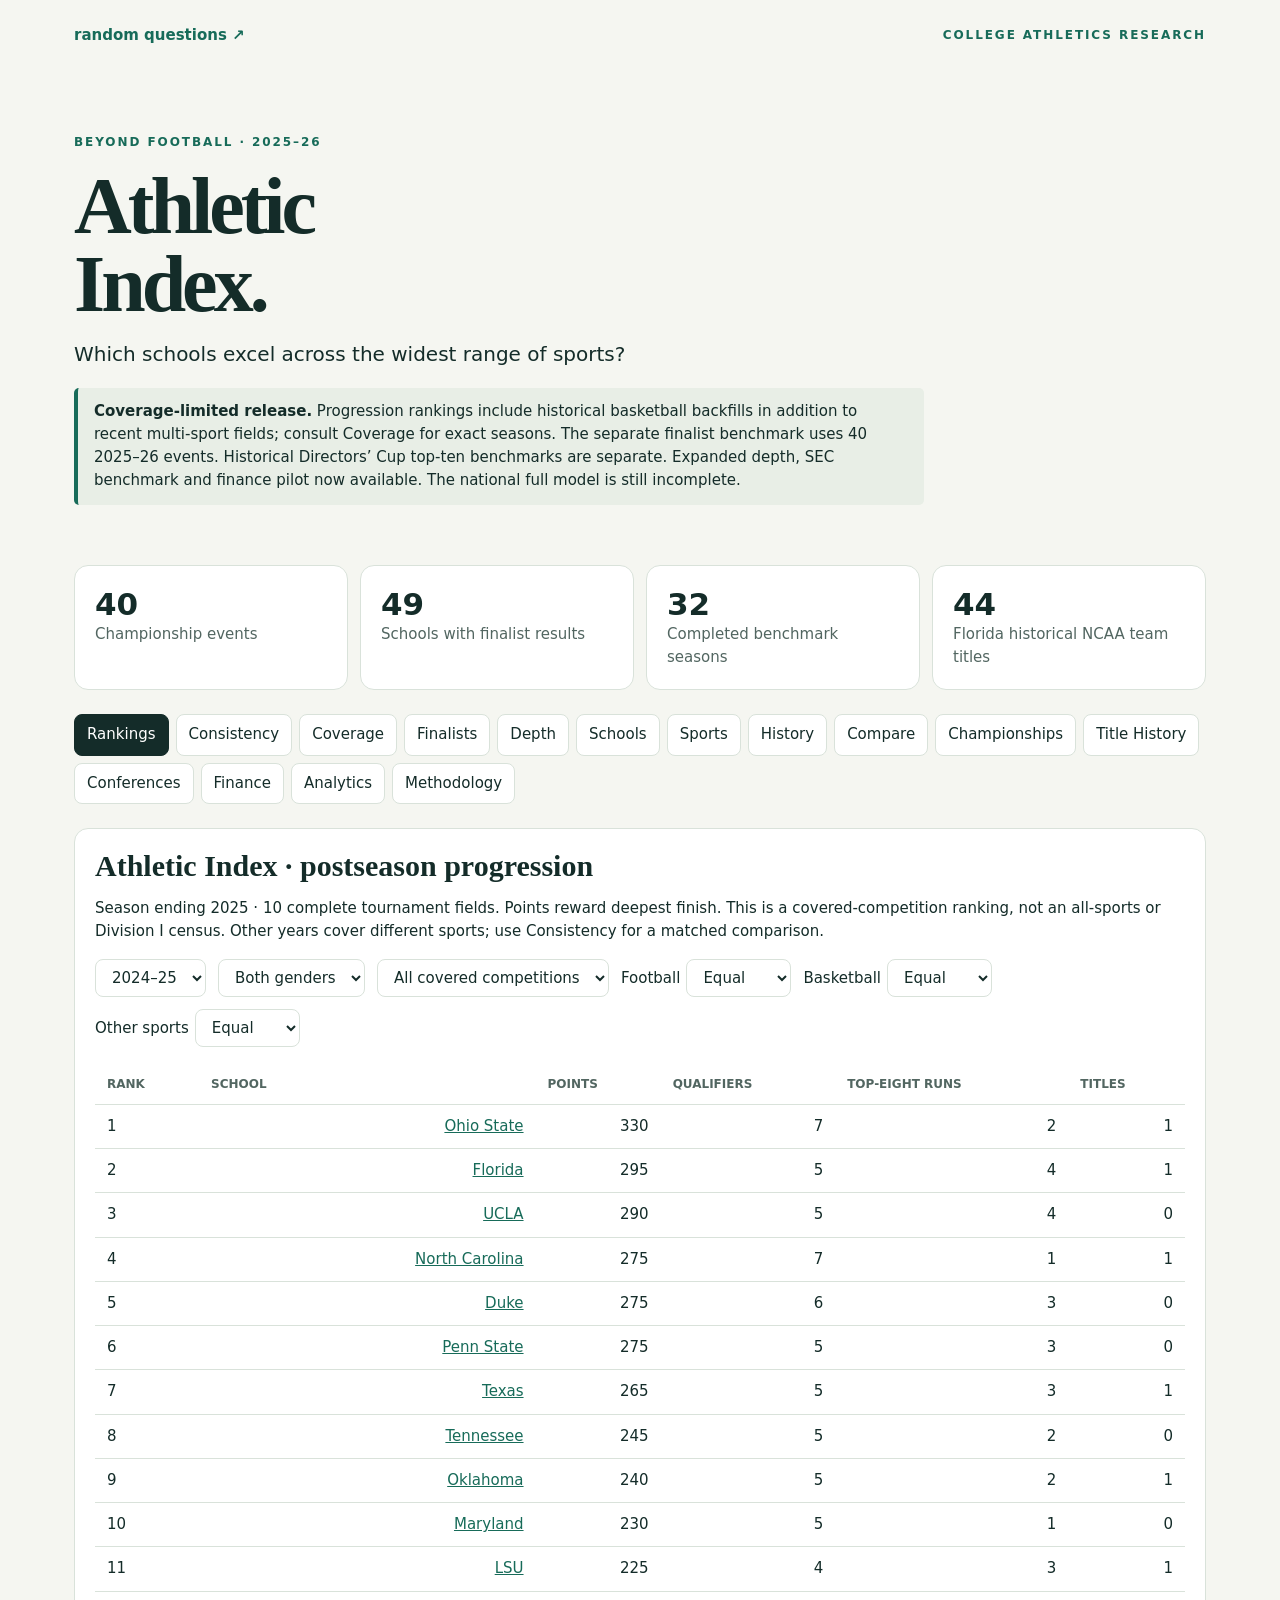
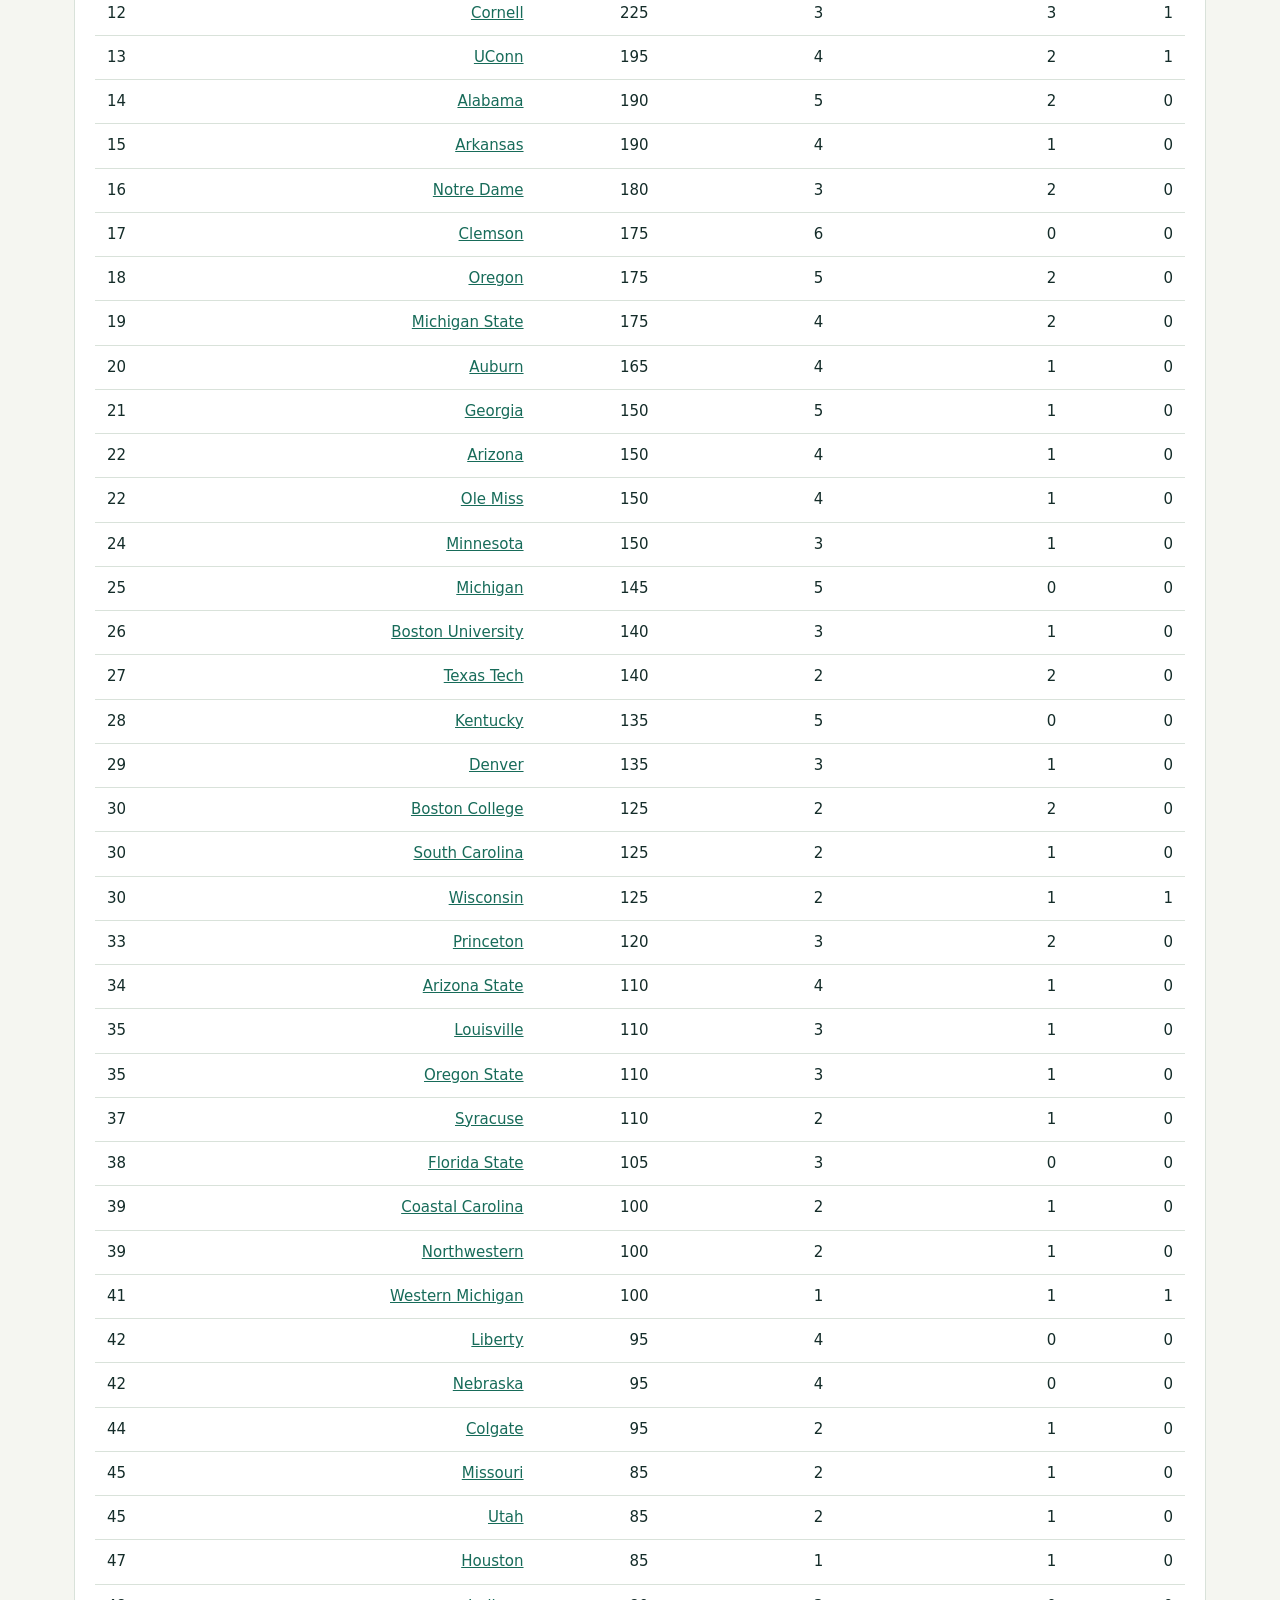
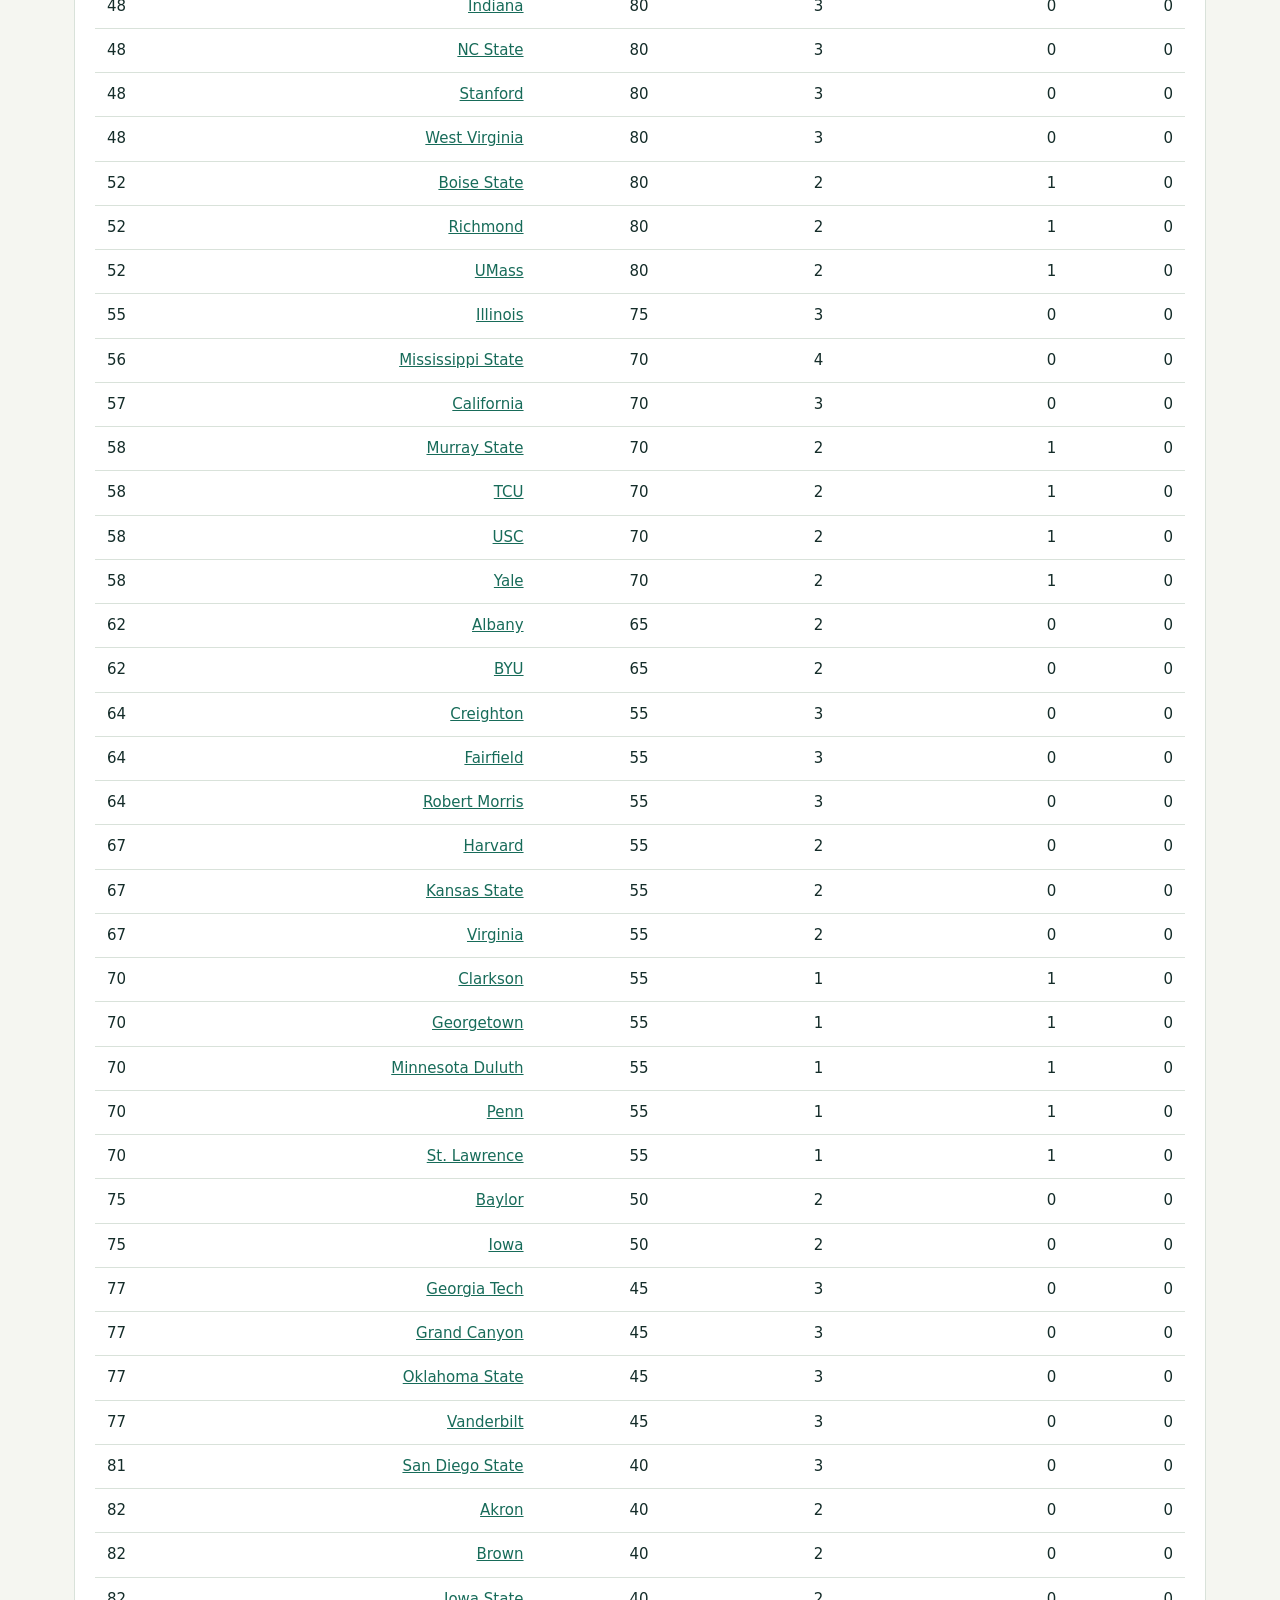
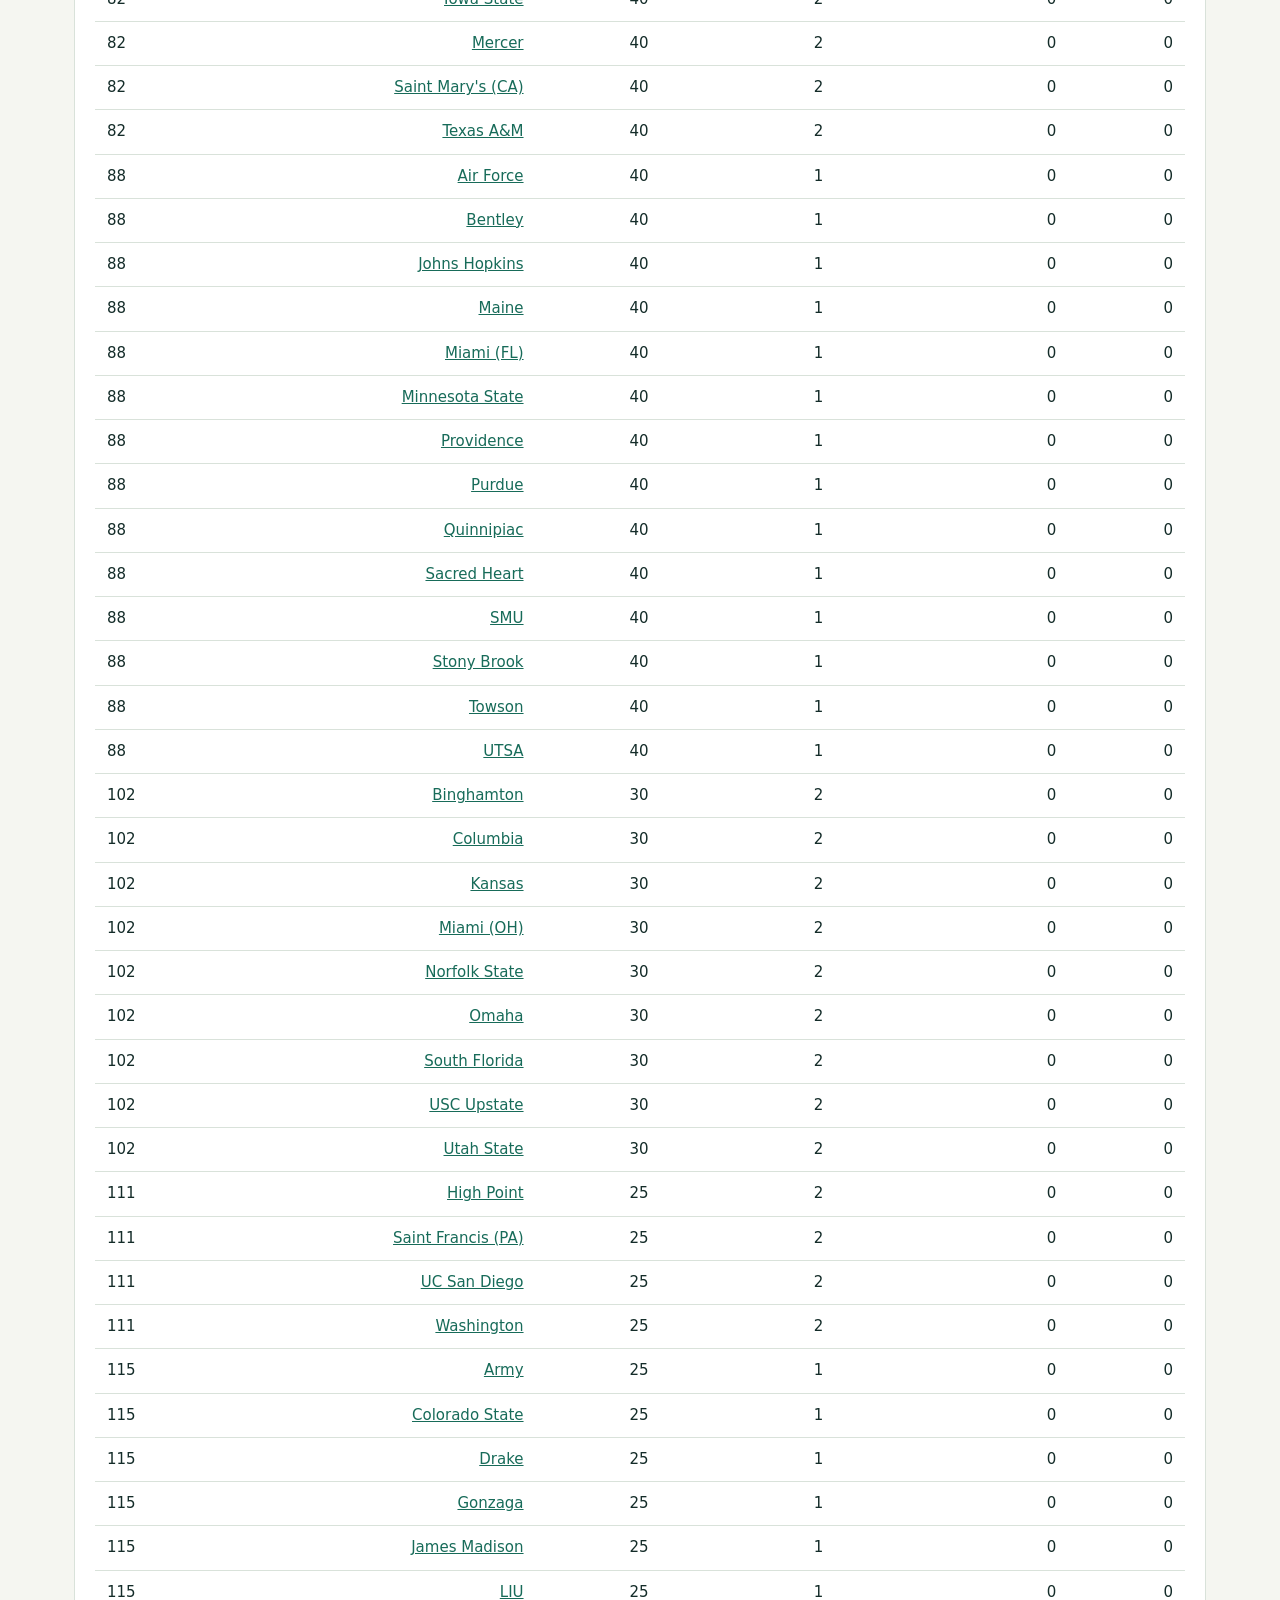
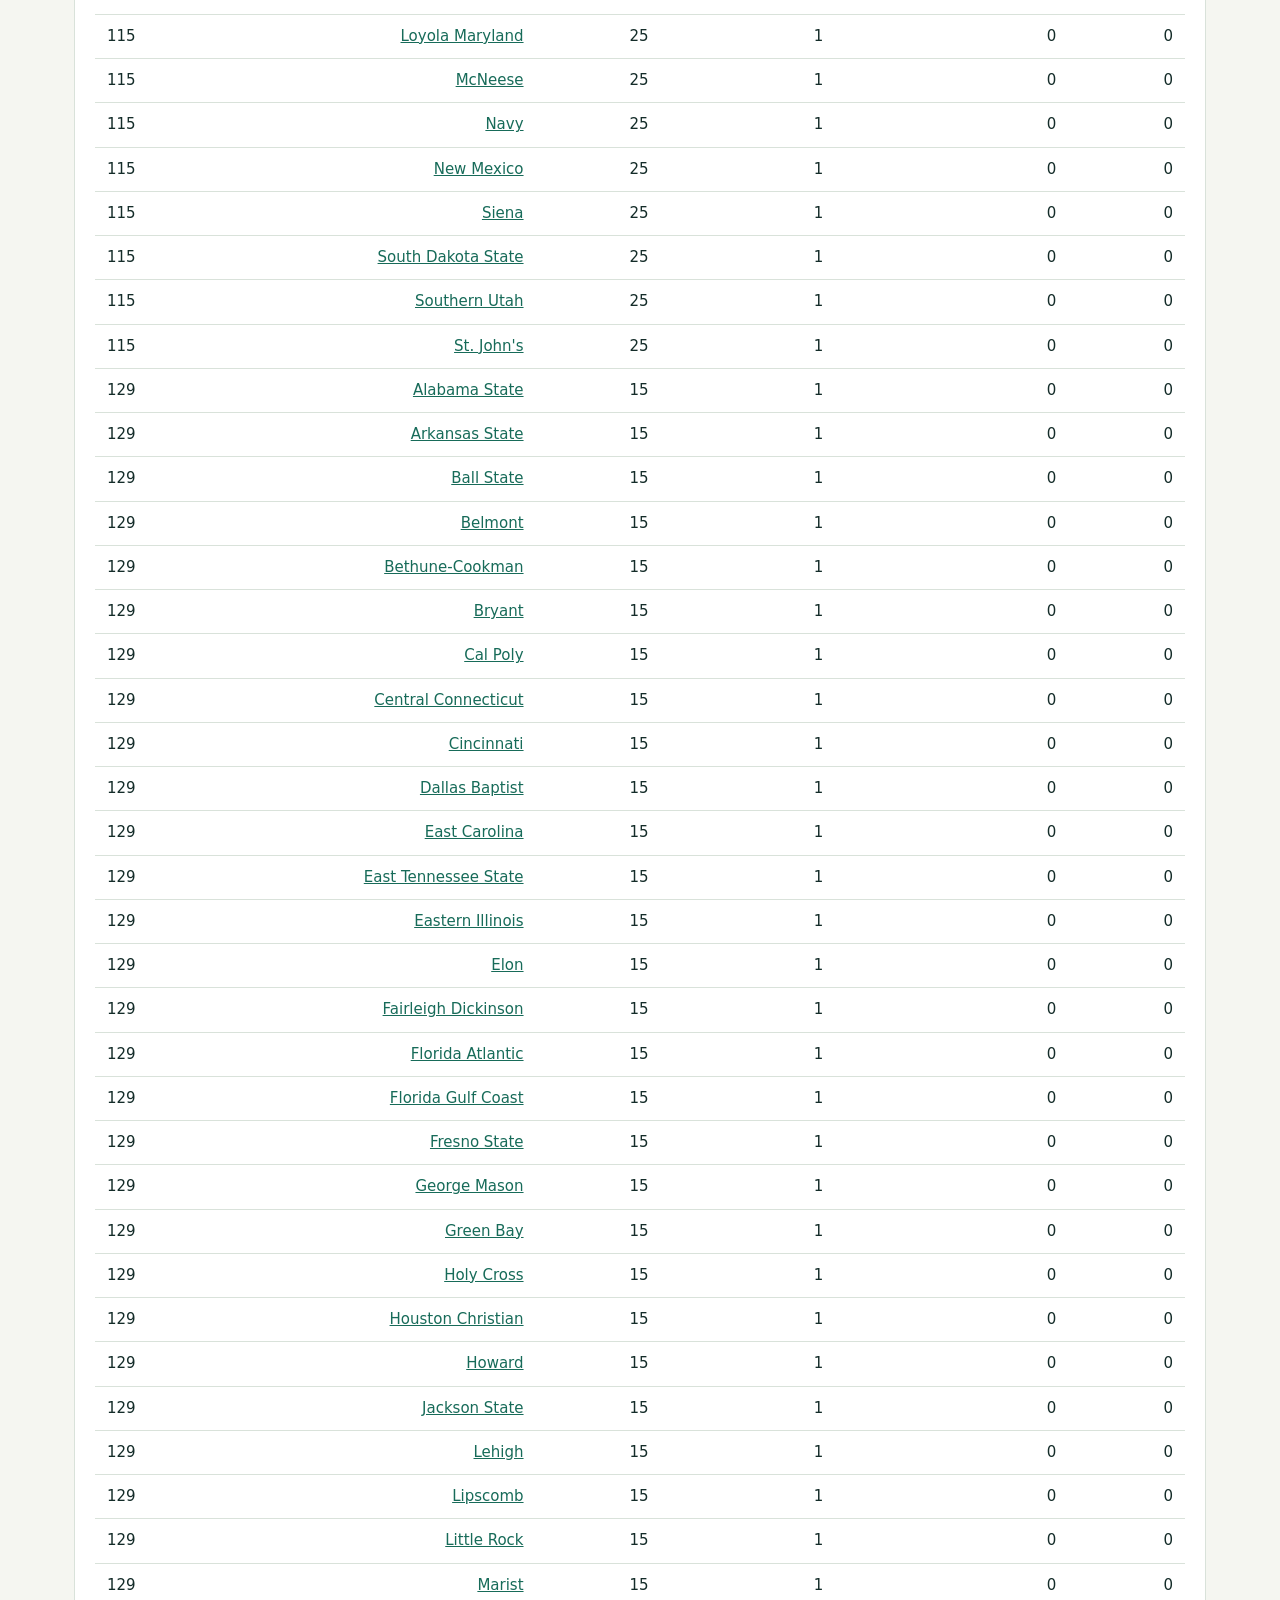
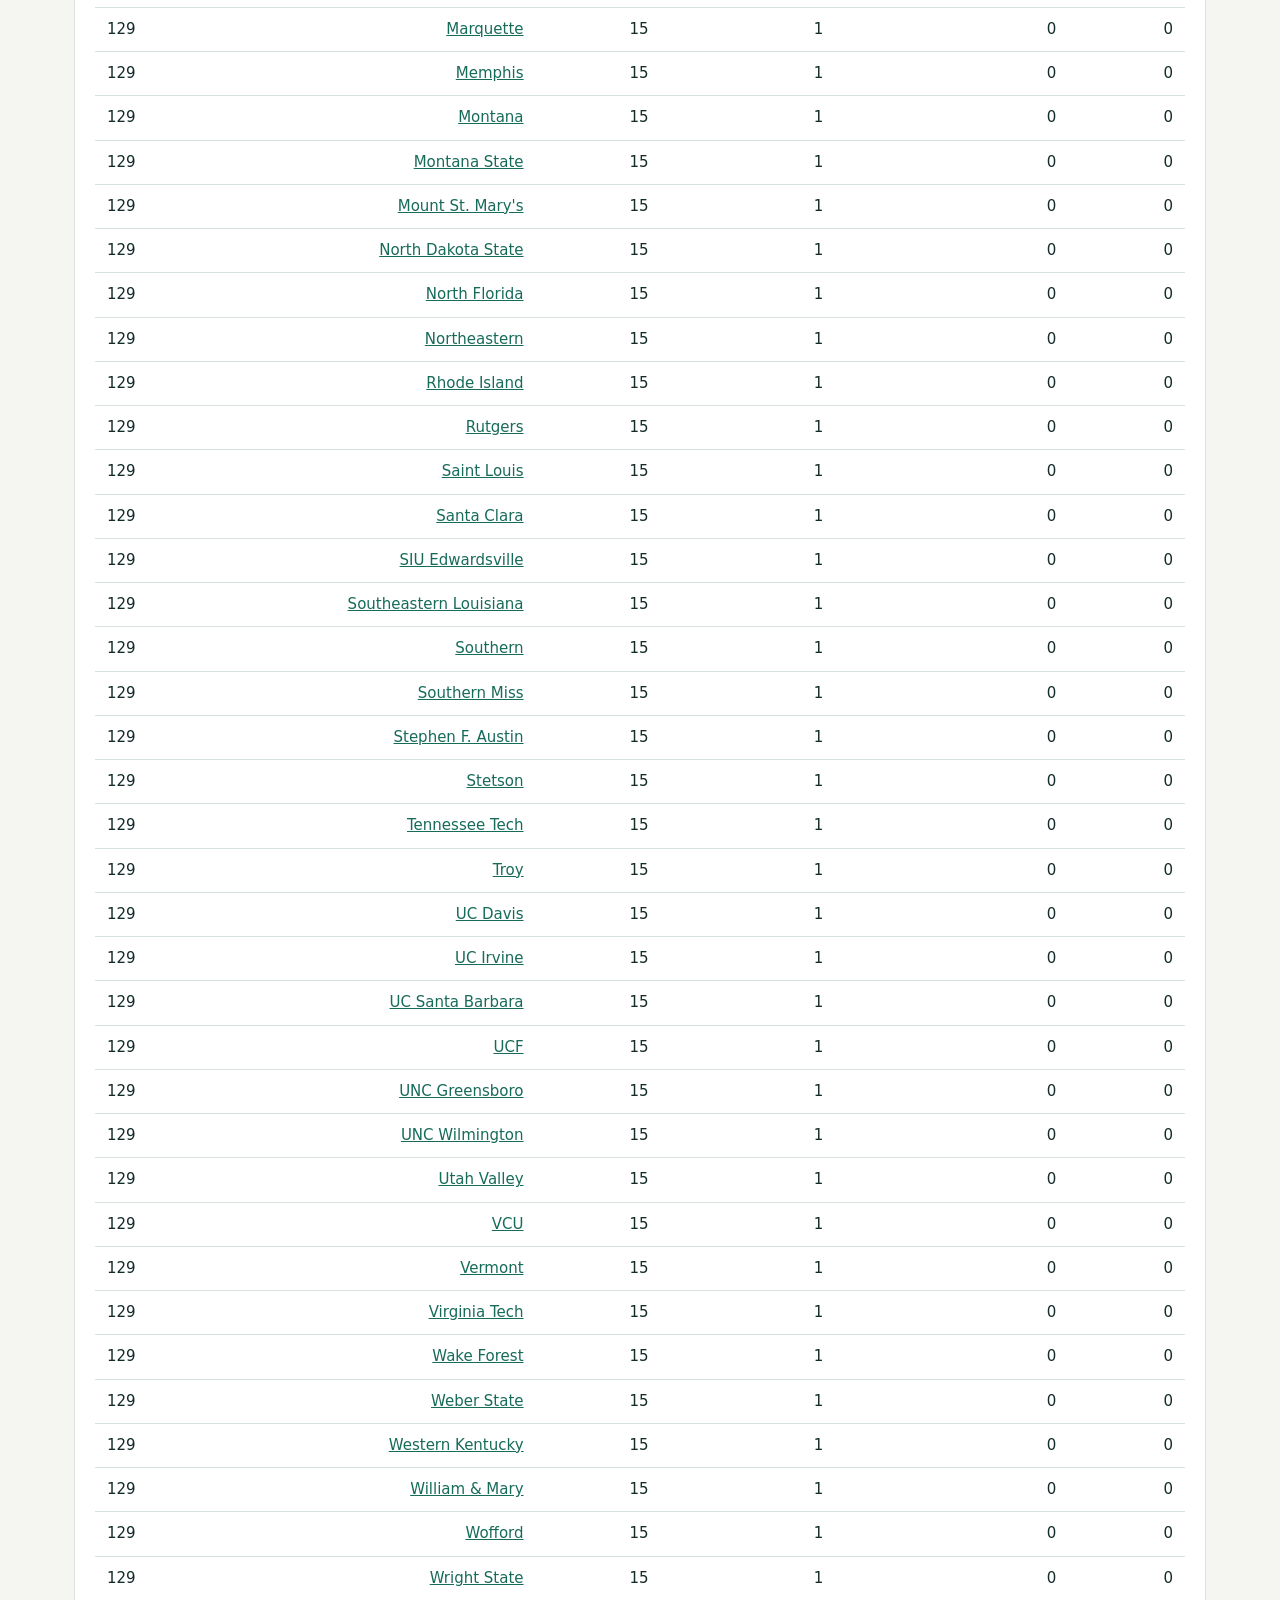
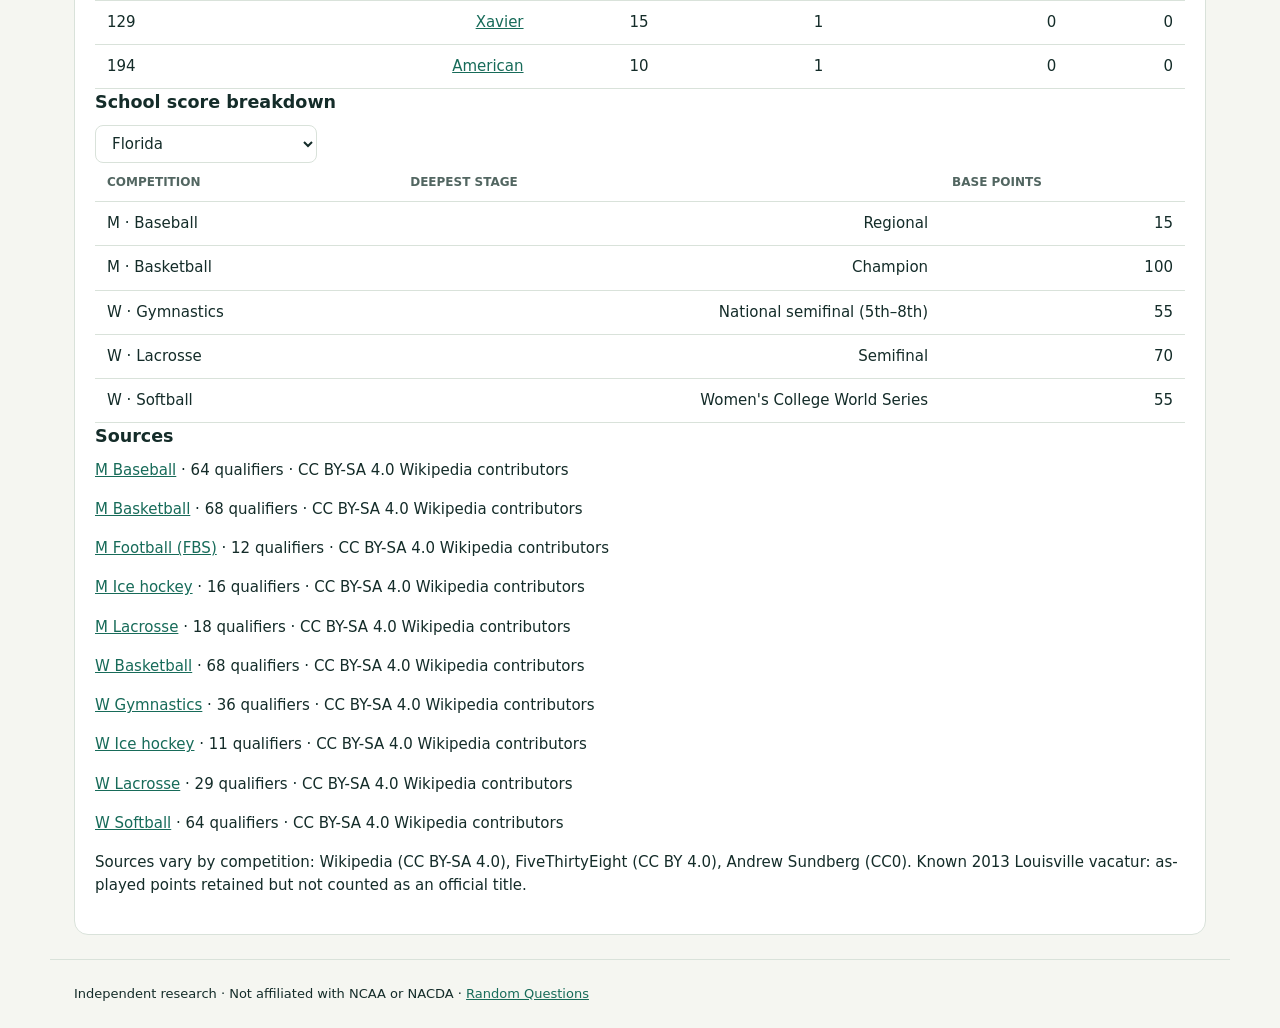
==== athletic-index/index.html @ b6d151c5 "Publish bulk licensed basketball history with historical annual and matched rankings" ====
<!doctype html><html lang="en"><head><meta charset="utf-8"><meta name="viewport" content="width=device-width,initial-scale=1"><meta name="description" content="Explore college athletic excellence across sports."><title>Athletic Index | Random Questions</title><style>
:root{--ink:#142c29;--muted:#526661;--accent:#176b59;--paper:#f5f6f1;--line:#d9e2da}*{box-sizing:border-box}body{margin:0;background:var(--paper);font:15px/1.55 system-ui,sans-serif;color:var(--ink)}a{color:var(--accent)}header,main,footer{max-width:1180px;margin:auto;padding:24px}header{display:flex;justify-content:space-between;align-items:center;gap:12px;font-weight:700}header a{text-decoration:none}h1{font:700 clamp(42px,7vw,80px)/.98 Georgia,serif;letter-spacing:-.05em;margin:15px 0}h2{font:700 30px Georgia,serif;margin:0 0 14px}h3{margin:0 0 8px}p{margin:8px 0 16px}.hero{padding:38px 0 24px;max-width:850px}.eyebrow{font-size:12px;letter-spacing:.16em;text-transform:uppercase;color:var(--accent);font-weight:800}.notice{background:#e8eee6;border-left:4px solid var(--accent);padding:12px 16px;border-radius:5px;margin:18px 0}.cards{display:grid;grid-template-columns:repeat(auto-fit,minmax(150px,1fr));gap:12px;margin:18px 0}.card,.panel{background:#fff;border:1px solid var(--line);border-radius:14px;padding:20px}.card strong{display:block;font-size:31px;line-height:1.2}.muted,small{color:var(--muted)}nav{display:flex;gap:7px;flex-wrap:wrap;margin:24px 0}button,select,input{font:inherit;border:1px solid var(--line);border-radius:8px;padding:8px 12px;background:white;color:var(--ink)}button{cursor:pointer}button.active{color:white;background:var(--ink);border-color:var(--ink)}button:focus-visible,a:focus-visible,select:focus-visible,input:focus-visible{outline:3px solid #c18735;outline-offset:3px}.controls{display:flex;flex-wrap:wrap;gap:12px;align-items:center;margin:12px 0 18px}.controls label{display:flex;gap:6px;align-items:center}.tablewrap{overflow:auto}table{width:100%;border-collapse:collapse;text-align:left;white-space:nowrap}td,th{padding:10px 12px;border-bottom:1px solid var(--line)}th{font-size:12px;text-transform:uppercase;color:var(--muted)}td.num{text-align:right;font-variant-numeric:tabular-nums}.bar{height:7px;background:#e8eee8;border-radius:5px;min-width:90px}.bar span{display:block;height:100%;background:var(--accent);border-radius:5px}.linkbtn{padding:0;border:0;text-decoration:underline;color:var(--accent);background:none}.columns{display:grid;grid-template-columns:repeat(auto-fit,minmax(260px,1fr));gap:12px}.section{margin:12px 0 25px}.label{font-size:12px;font-weight:700;color:var(--muted)}.status{font-size:12px;text-transform:uppercase;font-weight:800;color:#805d25}.chartline{display:flex;align-items:center;gap:6px;flex-wrap:wrap}.dot{display:grid;place-items:center;background:#e8eee8;border-radius:4px;padding:5px;font-size:11px;min-width:40px}.dot b{display:block;font-size:14px}footer{border-top:1px solid var(--line);font-size:13px}@media(max-width:600px){header,main,footer{padding:15px}.panel{padding:13px}.hero{padding-top:20px}td,th{padding:8px}h2{font-size:24px}}</style></head><body><header><a href="../">random questions ↗</a><span class="eyebrow">College athletics research</span></header><main><div class="hero"><div class="eyebrow">Beyond football · 2025–26</div><h1>Athletic<br>Index.</h1><p style="font-size:20px">Which schools excel across the widest range of sports?</p><div class="notice"><b>Coverage-limited release.</b> Progression rankings include historical basketball backfills in addition to recent multi-sport fields; consult Coverage for exact seasons. The separate finalist benchmark uses 40 2025–26 events. Historical Directors’ Cup top-ten benchmarks are separate. Expanded depth, SEC benchmark and finance pilot now available. The national full model is still incomplete.</div></div><div class="cards" id="summary"></div><nav id="nav" aria-label="Explore"></nav><div id="page" aria-live="polite"></div><noscript>JavaScript is required for this interactive research tool.</noscript></main><footer>Independent research · Not affiliated with NCAA or NACDA · <a href="../">Random Questions</a></footer><script>
const PROGRESSION={"license":"CC BY-SA 4.0","attribution":"Mixed sources: Wikipedia CC BY-SA 4.0, FiveThirtyEight CC BY 4.0, Andrew Sundberg CC0. See per-event source, license and attribution. Basketball scoring uses as-played finishes, with known vacated titles flagged.","events":[{"season":2000,"gender":"W","sport":"Basketball","fieldSize":64,"source":"https://github.com/fivethirtyeight/data/blob/master/ncaa-womens-basketball-tournament/ncaa-womens-basketball-tournament-history.csv","license":"CC BY 4.0","attribution":"FiveThirtyEight, NCAA women's basketball tournament history; normalized names and derived scores; 2018 South Dakota State corrected using university game report.","coverage":"complete tournament field","results":[{"school":"Alcorn State","stage":"Round of 64","points":15},{"school":"Arizona","stage":"Round of 32","points":25},{"school":"Auburn","stage":"Round of 32","points":25},{"school":"Boston College","stage":"Round of 32","points":25},{"school":"BYU","stage":"Round of 64","points":15},{"school":"Campbell","stage":"Round of 64","points":15},{"school":"Clemson","stage":"Round of 32","points":25},{"school":"Dartmouth","stage":"Round of 64","points":15},{"school":"Drake","stage":"Round of 64","points":15},{"school":"Duke","stage":"Sweet Sixteen","points":40},{"school":"Furman","stage":"Round of 64","points":15},{"school":"George Washington","stage":"Round of 32","points":25},{"school":"Georgia","stage":"Elite Eight","points":55},{"school":"Green Bay","stage":"Round of 64","points":15},{"school":"Hampton","stage":"Round of 64","points":15},{"school":"Holy Cross","stage":"Round of 64","points":15},{"school":"Illinois","stage":"Round of 32","points":25},{"school":"Iowa State","stage":"Sweet Sixteen","points":40},{"school":"Kansas","stage":"Round of 64","points":15},{"school":"Kent State","stage":"Round of 64","points":15},{"school":"Liberty","stage":"Round of 64","points":15},{"school":"Louisiana Tech","stage":"Elite Eight","points":55},{"school":"LSU","stage":"Elite Eight","points":55},{"school":"Maine","stage":"Round of 64","points":15},{"school":"Marquette","stage":"Round of 64","points":15},{"school":"Michigan","stage":"Round of 64","points":15},{"school":"Mississippi State","stage":"Round of 32","points":25},{"school":"Missouri State","stage":"Round of 64","points":15},{"school":"Montana","stage":"Round of 64","points":15},{"school":"NC State","stage":"Round of 64","points":15},{"school":"Nebraska","stage":"Round of 64","points":15},{"school":"North Carolina","stage":"Sweet Sixteen","points":40},{"school":"Notre Dame","stage":"Sweet Sixteen","points":40},{"school":"Oklahoma","stage":"Sweet Sixteen","points":40},{"school":"Old Dominion","stage":"Sweet Sixteen","points":40},{"school":"Oregon","stage":"Round of 64","points":15},{"school":"Penn State","stage":"Final Four","points":70},{"school":"Pepperdine","stage":"Round of 64","points":15},{"school":"Purdue","stage":"Round of 32","points":25},{"school":"Rice","stage":"Round of 32","points":25},{"school":"Rutgers","stage":"Final Four","points":70},{"school":"Saint Francis (PA)","stage":"Round of 64","points":15},{"school":"Saint Joseph's","stage":"Round of 32","points":25},{"school":"Saint Peter's","stage":"Round of 64","points":15},{"school":"San Diego","stage":"Round of 64","points":15},{"school":"Stephen F. Austin","stage":"Round of 32","points":25},{"school":"SMU","stage":"Round of 32","points":25},{"school":"Stanford","stage":"Round of 32","points":25},{"school":"Tennessee","stage":"Runner-up","points":85},{"school":"Tennessee Tech","stage":"Round of 64","points":15},{"school":"Texas","stage":"Round of 64","points":15},{"school":"Texas Tech","stage":"Elite Eight","points":55},{"school":"Tulane","stage":"Round of 32","points":25},{"school":"UAB","stage":"Sweet Sixteen","points":40},{"school":"UC Santa Barbara","stage":"Round of 64","points":15},{"school":"UCLA","stage":"Round of 64","points":15},{"school":"UConn","stage":"Champion","points":100},{"school":"Utah","stage":"Round of 64","points":15},{"school":"Vanderbilt","stage":"Round of 32","points":25},{"school":"Vermont","stage":"Round of 64","points":15},{"school":"Virginia","stage":"Sweet Sixteen","points":40},{"school":"Western Kentucky","stage":"Round of 32","points":25},{"school":"Xavier","stage":"Round of 64","points":15},{"school":"Youngstown State","stage":"Round of 64","points":15}]},{"season":2001,"gender":"W","sport":"Basketball","fieldSize":64,"source":"https://github.com/fivethirtyeight/data/blob/master/ncaa-womens-basketball-tournament/ncaa-womens-basketball-tournament-history.csv","license":"CC BY 4.0","attribution":"FiveThirtyEight, NCAA women's basketball tournament history; normalized names and derived scores; 2018 South Dakota State corrected using university game report.","coverage":"complete tournament field","results":[{"school":"Alcorn State","stage":"Round of 64","points":15},{"school":"Arizona State","stage":"Round of 64","points":15},{"school":"Arkansas","stage":"Round of 32","points":25},{"school":"Austin Peay","stage":"Round of 64","points":15},{"school":"Baylor","stage":"Round of 64","points":15},{"school":"Chattanooga","stage":"Round of 64","points":15},{"school":"Clemson","stage":"Round of 32","points":25},{"school":"Colorado","stage":"Round of 32","points":25},{"school":"Colorado State","stage":"Round of 32","points":25},{"school":"Delaware","stage":"Round of 64","points":15},{"school":"Denver","stage":"Round of 64","points":15},{"school":"Drake","stage":"Round of 64","points":15},{"school":"Duke","stage":"Sweet Sixteen","points":40},{"school":"Fairfield","stage":"Round of 64","points":15},{"school":"Florida","stage":"Round of 32","points":25},{"school":"Florida State","stage":"Round of 32","points":25},{"school":"George Washington","stage":"Round of 64","points":15},{"school":"Georgia","stage":"Round of 32","points":25},{"school":"Georgia State","stage":"Round of 64","points":15},{"school":"Holy Cross","stage":"Round of 64","points":15},{"school":"Howard","stage":"Round of 64","points":15},{"school":"Idaho State","stage":"Round of 64","points":15},{"school":"Iowa","stage":"Round of 32","points":25},{"school":"Iowa State","stage":"Sweet Sixteen","points":40},{"school":"Liberty","stage":"Round of 64","points":15},{"school":"LIU","stage":"Round of 64","points":15},{"school":"Louisiana Tech","stage":"Elite Eight","points":55},{"school":"Louisville","stage":"Round of 64","points":15},{"school":"LSU","stage":"Round of 32","points":25},{"school":"Maryland","stage":"Round of 64","points":15},{"school":"Michigan","stage":"Round of 32","points":25},{"school":"Milwaukee","stage":"Round of 64","points":15},{"school":"Missouri","stage":"Sweet Sixteen","points":40},{"school":"Missouri State","stage":"Final Four","points":70},{"school":"NC State","stage":"Sweet Sixteen","points":40},{"school":"Notre Dame","stage":"Champion","points":100},{"school":"Oklahoma","stage":"Sweet Sixteen","points":40},{"school":"Old Dominion","stage":"Round of 64","points":15},{"school":"Oral Roberts","stage":"Round of 64","points":15},{"school":"Oregon","stage":"Round of 64","points":15},{"school":"Penn","stage":"Round of 64","points":15},{"school":"Penn State","stage":"Round of 64","points":15},{"school":"Purdue","stage":"Runner-up","points":85},{"school":"Rutgers","stage":"Round of 32","points":25},{"school":"Stephen F. Austin","stage":"Round of 64","points":15},{"school":"Siena","stage":"Round of 64","points":15},{"school":"Saint Mary's (CA)","stage":"Round of 32","points":25},{"school":"Stanford","stage":"Round of 32","points":25},{"school":"TCU","stage":"Round of 32","points":25},{"school":"Tennessee","stage":"Sweet Sixteen","points":40},{"school":"Texas","stage":"Round of 64","points":15},{"school":"Texas Tech","stage":"Sweet Sixteen","points":40},{"school":"Toledo","stage":"Round of 64","points":15},{"school":"Tulane","stage":"Round of 64","points":15},{"school":"UC Santa Barbara","stage":"Round of 64","points":15},{"school":"UConn","stage":"Final Four","points":70},{"school":"Utah","stage":"Sweet Sixteen","points":40},{"school":"Vanderbilt","stage":"Elite Eight","points":55},{"school":"Villanova","stage":"Round of 32","points":25},{"school":"Virginia","stage":"Round of 64","points":15},{"school":"Virginia Tech","stage":"Round of 32","points":25},{"school":"Washington","stage":"Elite Eight","points":55},{"school":"Wisconsin","stage":"Round of 64","points":15},{"school":"Xavier","stage":"Elite Eight","points":55}]},{"season":2002,"gender":"W","sport":"Basketball","fieldSize":64,"source":"https://github.com/fivethirtyeight/data/blob/master/ncaa-womens-basketball-tournament/ncaa-womens-basketball-tournament-history.csv","license":"CC BY 4.0","attribution":"FiveThirtyEight, NCAA women's basketball tournament history; normalized names and derived scores; 2018 South Dakota State corrected using university game report.","coverage":"complete tournament field","results":[{"school":"Arizona State","stage":"Round of 32","points":25},{"school":"Arkansas","stage":"Round of 32","points":25},{"school":"Austin Peay","stage":"Round of 64","points":15},{"school":"Baylor","stage":"Round of 32","points":25},{"school":"Boston College","stage":"Round of 64","points":15},{"school":"Bucknell","stage":"Round of 64","points":15},{"school":"BYU","stage":"Sweet Sixteen","points":40},{"school":"Chattanooga","stage":"Round of 64","points":15},{"school":"Cincinnati","stage":"Round of 32","points":25},{"school":"Clemson","stage":"Round of 64","points":15},{"school":"Colorado","stage":"Elite Eight","points":55},{"school":"Colorado State","stage":"Round of 64","points":15},{"school":"Creighton","stage":"Round of 64","points":15},{"school":"Drake","stage":"Sweet Sixteen","points":40},{"school":"Duke","stage":"Final Four","points":70},{"school":"FIU","stage":"Round of 32","points":25},{"school":"Florida","stage":"Round of 64","points":15},{"school":"Georgia","stage":"Round of 64","points":15},{"school":"Georgia State","stage":"Round of 64","points":15},{"school":"Green Bay","stage":"Round of 64","points":15},{"school":"Hartford","stage":"Round of 64","points":15},{"school":"Harvard","stage":"Round of 64","points":15},{"school":"Indiana","stage":"Round of 64","points":15},{"school":"Iowa","stage":"Round of 32","points":25},{"school":"Iowa State","stage":"Round of 32","points":25},{"school":"Kansas State","stage":"Sweet Sixteen","points":40},{"school":"Kent State","stage":"Round of 64","points":15},{"school":"Liberty","stage":"Round of 64","points":15},{"school":"Louisiana Tech","stage":"Round of 64","points":15},{"school":"LSU","stage":"Round of 32","points":25},{"school":"Minnesota","stage":"Round of 32","points":25},{"school":"Mississippi State","stage":"Round of 32","points":25},{"school":"New Mexico","stage":"Round of 64","points":15},{"school":"Norfolk State","stage":"Round of 64","points":15},{"school":"North Carolina","stage":"Sweet Sixteen","points":40},{"school":"Notre Dame","stage":"Round of 32","points":25},{"school":"Oakland","stage":"Round of 64","points":15},{"school":"Oklahoma","stage":"Runner-up","points":85},{"school":"Old Dominion","stage":"Elite Eight","points":55},{"school":"Penn State","stage":"Sweet Sixteen","points":40},{"school":"Pepperdine","stage":"Round of 64","points":15},{"school":"Purdue","stage":"Round of 32","points":25},{"school":"Saint Francis (PA)","stage":"Round of 64","points":15},{"school":"Saint Peter's","stage":"Round of 64","points":15},{"school":"Santa Clara","stage":"Round of 64","points":15},{"school":"Stephen F. Austin","stage":"Round of 64","points":15},{"school":"South Carolina","stage":"Elite Eight","points":55},{"school":"Southern","stage":"Round of 64","points":15},{"school":"Stanford","stage":"Sweet Sixteen","points":40},{"school":"Syracuse","stage":"Round of 64","points":15},{"school":"TCU","stage":"Round of 32","points":25},{"school":"Temple","stage":"Round of 64","points":15},{"school":"Tennessee","stage":"Final Four","points":70},{"school":"Texas","stage":"Sweet Sixteen","points":40},{"school":"Texas Tech","stage":"Sweet Sixteen","points":40},{"school":"Tulane","stage":"Round of 32","points":25},{"school":"UC Santa Barbara","stage":"Round of 32","points":25},{"school":"UConn","stage":"Champion","points":100},{"school":"UNLV","stage":"Round of 64","points":15},{"school":"Vanderbilt","stage":"Elite Eight","points":55},{"school":"Villanova","stage":"Round of 32","points":25},{"school":"Virginia","stage":"Round of 64","points":15},{"school":"Weber State","stage":"Round of 64","points":15},{"school":"Wisconsin","stage":"Round of 64","points":15}]},{"season":2003,"gender":"W","sport":"Basketball","fieldSize":64,"source":"https://github.com/fivethirtyeight/data/blob/master/ncaa-womens-basketball-tournament/ncaa-womens-basketball-tournament-history.csv","license":"CC BY 4.0","attribution":"FiveThirtyEight, NCAA women's basketball tournament history; normalized names and derived scores; 2018 South Dakota State corrected using university game report.","coverage":"complete tournament field","results":[{"school":"Alabama State","stage":"Round of 64","points":15},{"school":"Arizona","stage":"Round of 64","points":15},{"school":"Arkansas","stage":"Round of 32","points":25},{"school":"Austin Peay","stage":"Round of 64","points":15},{"school":"Boston College","stage":"Sweet Sixteen","points":40},{"school":"Boston University","stage":"Round of 64","points":15},{"school":"BYU","stage":"Round of 64","points":15},{"school":"Charlotte","stage":"Round of 64","points":15},{"school":"Chattanooga","stage":"Round of 64","points":15},{"school":"Cincinnati","stage":"Round of 64","points":15},{"school":"Colorado","stage":"Sweet Sixteen","points":40},{"school":"DePaul","stage":"Round of 64","points":15},{"school":"Duke","stage":"Final Four","points":70},{"school":"George Washington","stage":"Round of 32","points":25},{"school":"Georgia","stage":"Sweet Sixteen","points":40},{"school":"Georgia State","stage":"Round of 64","points":15},{"school":"Georgia Tech","stage":"Round of 64","points":15},{"school":"Green Bay","stage":"Round of 32","points":25},{"school":"Hampton","stage":"Round of 64","points":15},{"school":"Harvard","stage":"Round of 64","points":15},{"school":"Holy Cross","stage":"Round of 64","points":15},{"school":"Illinois","stage":"Round of 64","points":15},{"school":"Kansas State","stage":"Round of 32","points":25},{"school":"Liberty","stage":"Round of 64","points":15},{"school":"Louisiana Tech","stage":"Sweet Sixteen","points":40},{"school":"LSU","stage":"Elite Eight","points":55},{"school":"Manhattan","stage":"Round of 64","points":15},{"school":"Miami (FL)","stage":"Round of 64","points":15},{"school":"Michigan State","stage":"Round of 64","points":15},{"school":"Minnesota","stage":"Sweet Sixteen","points":40},{"school":"Mississippi State","stage":"Round of 32","points":25},{"school":"Missouri State","stage":"Round of 64","points":15},{"school":"New Mexico","stage":"Sweet Sixteen","points":40},{"school":"North Carolina","stage":"Round of 32","points":25},{"school":"Notre Dame","stage":"Sweet Sixteen","points":40},{"school":"Ohio State","stage":"Round of 32","points":25},{"school":"Oklahoma","stage":"Round of 64","points":15},{"school":"Old Dominion","stage":"Round of 64","points":15},{"school":"Penn State","stage":"Sweet Sixteen","points":40},{"school":"Pepperdine","stage":"Round of 64","points":15},{"school":"Purdue","stage":"Elite Eight","points":55},{"school":"Rutgers","stage":"Round of 32","points":25},{"school":"Saint Francis (PA)","stage":"Round of 64","points":15},{"school":"South Carolina","stage":"Round of 32","points":25},{"school":"Stanford","stage":"Round of 32","points":25},{"school":"TCU","stage":"Round of 32","points":25},{"school":"Tennessee","stage":"Runner-up","points":85},{"school":"Texas","stage":"Final Four","points":70},{"school":"Texas State","stage":"Round of 64","points":15},{"school":"Texas Tech","stage":"Elite Eight","points":55},{"school":"Tulane","stage":"Round of 64","points":15},{"school":"UC Santa Barbara","stage":"Round of 32","points":25},{"school":"UConn","stage":"Champion","points":100},{"school":"Utah","stage":"Round of 32","points":25},{"school":"Valparaiso","stage":"Round of 64","points":15},{"school":"Vanderbilt","stage":"Round of 32","points":25},{"school":"Villanova","stage":"Elite Eight","points":55},{"school":"Virginia","stage":"Round of 32","points":25},{"school":"Virginia Tech","stage":"Round of 32","points":25},{"school":"Washington","stage":"Round of 64","points":15},{"school":"Weber State","stage":"Round of 64","points":15},{"school":"Western Kentucky","stage":"Round of 64","points":15},{"school":"Western Michigan","stage":"Round of 64","points":15},{"school":"Xavier","stage":"Round of 64","points":15}]},{"season":2004,"gender":"W","sport":"Basketball","fieldSize":64,"source":"https://github.com/fivethirtyeight/data/blob/master/ncaa-womens-basketball-tournament/ncaa-womens-basketball-tournament-history.csv","license":"CC BY 4.0","attribution":"FiveThirtyEight, NCAA women's basketball tournament history; normalized names and derived scores; 2018 South Dakota State corrected using university game report.","coverage":"complete tournament field","results":[{"school":"Arizona","stage":"Round of 64","points":15},{"school":"Auburn","stage":"Round of 32","points":25},{"school":"Austin Peay","stage":"Round of 64","points":15},{"school":"Baylor","stage":"Sweet Sixteen","points":40},{"school":"Boston College","stage":"Sweet Sixteen","points":40},{"school":"Chattanooga","stage":"Round of 32","points":25},{"school":"Colgate","stage":"Round of 64","points":15},{"school":"Colorado","stage":"Round of 64","points":15},{"school":"DePaul","stage":"Round of 32","points":25},{"school":"Duke","stage":"Elite Eight","points":55},{"school":"Eastern Michigan","stage":"Round of 64","points":15},{"school":"Florida","stage":"Round of 32","points":25},{"school":"George Washington","stage":"Round of 64","points":15},{"school":"Georgia","stage":"Elite Eight","points":55},{"school":"Green Bay","stage":"Round of 64","points":15},{"school":"Hampton","stage":"Round of 64","points":15},{"school":"Houston","stage":"Round of 32","points":25},{"school":"Iowa","stage":"Round of 64","points":15},{"school":"Kansas State","stage":"Round of 32","points":25},{"school":"Liberty","stage":"Round of 64","points":15},{"school":"Lipscomb","stage":"Round of 64","points":15},{"school":"Louisiana Tech","stage":"Sweet Sixteen","points":40},{"school":"Loyola Marymount","stage":"Round of 64","points":15},{"school":"LSU","stage":"Final Four","points":70},{"school":"Maine","stage":"Round of 64","points":15},{"school":"Marist","stage":"Round of 64","points":15},{"school":"Marquette","stage":"Round of 32","points":25},{"school":"Maryland","stage":"Round of 32","points":25},{"school":"Miami (FL)","stage":"Round of 64","points":15},{"school":"Michigan State","stage":"Round of 32","points":25},{"school":"Middle Tennessee","stage":"Round of 32","points":25},{"school":"Minnesota","stage":"Final Four","points":70},{"school":"Missouri","stage":"Round of 64","points":15},{"school":"Missouri State","stage":"Round of 64","points":15},{"school":"Montana","stage":"Round of 64","points":15},{"school":"NC State","stage":"Round of 64","points":15},{"school":"New Mexico","stage":"Round of 64","points":15},{"school":"North Carolina","stage":"Round of 64","points":15},{"school":"Northwestern State","stage":"Round of 64","points":15},{"school":"Notre Dame","stage":"Sweet Sixteen","points":40},{"school":"Ohio State","stage":"Round of 32","points":25},{"school":"Oklahoma","stage":"Round of 32","points":25},{"school":"Old Dominion","stage":"Round of 64","points":15},{"school":"Ole Miss","stage":"Round of 64","points":15},{"school":"Penn","stage":"Round of 64","points":15},{"school":"Penn State","stage":"Elite Eight","points":55},{"school":"Purdue","stage":"Sweet Sixteen","points":40},{"school":"Rutgers","stage":"Round of 64","points":15},{"school":"Saint Francis (PA)","stage":"Round of 64","points":15},{"school":"Southern","stage":"Round of 64","points":15},{"school":"Stanford","stage":"Elite Eight","points":55},{"school":"TCU","stage":"Round of 32","points":25},{"school":"Temple","stage":"Round of 64","points":15},{"school":"Tennessee","stage":"Runner-up","points":85},{"school":"Texas","stage":"Sweet Sixteen","points":40},{"school":"Texas Tech","stage":"Round of 32","points":25},{"school":"UC Santa Barbara","stage":"Sweet Sixteen","points":40},{"school":"UCLA","stage":"Round of 64","points":15},{"school":"UConn","stage":"Champion","points":100},{"school":"Valparaiso","stage":"Round of 64","points":15},{"school":"Vanderbilt","stage":"Sweet Sixteen","points":40},{"school":"Villanova","stage":"Round of 32","points":25},{"school":"Virginia Tech","stage":"Round of 32","points":25},{"school":"West Virginia","stage":"Round of 64","points":15}]},{"season":2005,"gender":"W","sport":"Basketball","fieldSize":64,"source":"https://github.com/fivethirtyeight/data/blob/master/ncaa-womens-basketball-tournament/ncaa-womens-basketball-tournament-history.csv","license":"CC BY 4.0","attribution":"FiveThirtyEight, NCAA women's basketball tournament history; normalized names and derived scores; 2018 South Dakota State corrected using university game report.","coverage":"complete tournament field","results":[{"school":"Alcorn State","stage":"Round of 64","points":15},{"school":"Arizona","stage":"Round of 32","points":25},{"school":"Arizona State","stage":"Sweet Sixteen","points":40},{"school":"Baylor","stage":"Champion","points":100},{"school":"Boston College","stage":"Round of 32","points":25},{"school":"Bowling Green","stage":"Round of 64","points":15},{"school":"Canisius","stage":"Round of 64","points":15},{"school":"Coppin State","stage":"Round of 64","points":15},{"school":"Dartmouth","stage":"Round of 64","points":15},{"school":"DePaul","stage":"Round of 32","points":25},{"school":"Duke","stage":"Elite Eight","points":55},{"school":"Eastern Kentucky","stage":"Round of 64","points":15},{"school":"Florida State","stage":"Round of 32","points":25},{"school":"George Washington","stage":"Round of 32","points":25},{"school":"Georgia","stage":"Sweet Sixteen","points":40},{"school":"Green Bay","stage":"Round of 64","points":15},{"school":"Hartford","stage":"Round of 64","points":15},{"school":"Holy Cross","stage":"Round of 64","points":15},{"school":"Houston","stage":"Round of 64","points":15},{"school":"Illinois State","stage":"Round of 64","points":15},{"school":"Iowa State","stage":"Round of 64","points":15},{"school":"Kansas State","stage":"Round of 32","points":25},{"school":"Liberty","stage":"Sweet Sixteen","points":40},{"school":"Louisiana Tech","stage":"Round of 64","points":15},{"school":"Louisville","stage":"Round of 64","points":15},{"school":"LSU","stage":"Final Four","points":70},{"school":"Maryland","stage":"Round of 32","points":25},{"school":"Michigan State","stage":"Runner-up","points":85},{"school":"Middle Tennessee","stage":"Round of 32","points":25},{"school":"Minnesota","stage":"Sweet Sixteen","points":40},{"school":"Montana","stage":"Round of 64","points":15},{"school":"NC State","stage":"Round of 64","points":15},{"school":"New Mexico","stage":"Round of 64","points":15},{"school":"North Carolina","stage":"Elite Eight","points":55},{"school":"Notre Dame","stage":"Round of 32","points":25},{"school":"Ohio State","stage":"Sweet Sixteen","points":40},{"school":"Oklahoma","stage":"Round of 64","points":15},{"school":"Old Dominion","stage":"Round of 64","points":15},{"school":"Ole Miss","stage":"Round of 64","points":15},{"school":"Oral Roberts","stage":"Round of 64","points":15},{"school":"Oregon","stage":"Round of 32","points":25},{"school":"Penn State","stage":"Round of 64","points":15},{"school":"Purdue","stage":"Round of 32","points":25},{"school":"Rice","stage":"Round of 64","points":15},{"school":"Richmond","stage":"Round of 64","points":15},{"school":"Rutgers","stage":"Elite Eight","points":55},{"school":"Saint Francis (PA)","stage":"Round of 64","points":15},{"school":"Santa Clara","stage":"Round of 64","points":15},{"school":"USC","stage":"Round of 32","points":25},{"school":"Stanford","stage":"Elite Eight","points":55},{"school":"Stetson","stage":"Round of 64","points":15},{"school":"TCU","stage":"Round of 64","points":15},{"school":"Temple","stage":"Round of 32","points":25},{"school":"Tennessee","stage":"Final Four","points":70},{"school":"Texas","stage":"Round of 32","points":25},{"school":"Texas Tech","stage":"Sweet Sixteen","points":40},{"school":"UC Santa Barbara","stage":"Round of 64","points":15},{"school":"UConn","stage":"Sweet Sixteen","points":40},{"school":"UT Arlington","stage":"Round of 64","points":15},{"school":"Utah","stage":"Round of 32","points":25},{"school":"Vanderbilt","stage":"Sweet Sixteen","points":40},{"school":"Virginia","stage":"Round of 32","points":25},{"school":"Virginia Tech","stage":"Round of 64","points":15},{"school":"Western Carolina","stage":"Round of 64","points":15}]},{"season":2006,"gender":"W","sport":"Basketball","fieldSize":64,"source":"https://github.com/fivethirtyeight/data/blob/master/ncaa-womens-basketball-tournament/ncaa-womens-basketball-tournament-history.csv","license":"CC BY 4.0","attribution":"FiveThirtyEight, NCAA women's basketball tournament history; normalized names and derived scores; 2018 South Dakota State corrected using university game report.","coverage":"complete tournament field","results":[{"school":"Arizona State","stage":"Round of 32","points":25},{"school":"Army","stage":"Round of 64","points":15},{"school":"Baylor","stage":"Sweet Sixteen","points":40},{"school":"Boston College","stage":"Sweet Sixteen","points":40},{"school":"Bowling Green","stage":"Round of 64","points":15},{"school":"BYU","stage":"Round of 32","points":25},{"school":"California","stage":"Round of 64","points":15},{"school":"Chattanooga","stage":"Round of 64","points":15},{"school":"Coppin State","stage":"Round of 64","points":15},{"school":"Dartmouth","stage":"Round of 64","points":15},{"school":"DePaul","stage":"Sweet Sixteen","points":40},{"school":"Duke","stage":"Runner-up","points":85},{"school":"Florida Atlantic","stage":"Round of 64","points":15},{"school":"Florida","stage":"Round of 64","points":15},{"school":"Florida State","stage":"Round of 32","points":25},{"school":"George Washington","stage":"Round of 32","points":25},{"school":"Georgia","stage":"Sweet Sixteen","points":40},{"school":"Hartford","stage":"Round of 32","points":25},{"school":"Iowa","stage":"Round of 64","points":15},{"school":"Kentucky","stage":"Round of 32","points":25},{"school":"Liberty","stage":"Round of 64","points":15},{"school":"Louisiana Tech","stage":"Round of 64","points":15},{"school":"Louisville","stage":"Round of 64","points":15},{"school":"LSU","stage":"Final Four","points":70},{"school":"Marist","stage":"Round of 64","points":15},{"school":"Maryland","stage":"Champion","points":100},{"school":"Michigan State","stage":"Sweet Sixteen","points":40},{"school":"Middle Tennessee","stage":"Round of 64","points":15},{"school":"Milwaukee","stage":"Round of 64","points":15},{"school":"Minnesota","stage":"Round of 64","points":15},{"school":"Missouri","stage":"Round of 64","points":15},{"school":"Missouri State","stage":"Round of 64","points":15},{"school":"NC State","stage":"Round of 64","points":15},{"school":"New Mexico","stage":"Round of 32","points":25},{"school":"North Carolina","stage":"Final Four","points":70},{"school":"Northern Arizona","stage":"Round of 64","points":15},{"school":"Notre Dame","stage":"Round of 64","points":15},{"school":"Oakland","stage":"Round of 64","points":15},{"school":"Ohio State","stage":"Round of 32","points":25},{"school":"Oklahoma","stage":"Sweet Sixteen","points":40},{"school":"Old Dominion","stage":"Round of 64","points":15},{"school":"Pepperdine","stage":"Round of 64","points":15},{"school":"Purdue","stage":"Sweet Sixteen","points":40},{"school":"Rutgers","stage":"Sweet Sixteen","points":40},{"school":"Sacred Heart","stage":"Round of 64","points":15},{"school":"Stephen F. Austin","stage":"Round of 64","points":15},{"school":"South Florida","stage":"Round of 64","points":15},{"school":"Southeast Missouri State","stage":"Round of 64","points":15},{"school":"USC","stage":"Round of 32","points":25},{"school":"Southern","stage":"Round of 64","points":15},{"school":"St. John's","stage":"Round of 32","points":25},{"school":"Stanford","stage":"Elite Eight","points":55},{"school":"TCU","stage":"Round of 32","points":25},{"school":"Temple","stage":"Round of 64","points":15},{"school":"Tennessee","stage":"Elite Eight","points":55},{"school":"Texas A&M","stage":"Round of 64","points":15},{"school":"Tulsa","stage":"Round of 32","points":25},{"school":"UC Riverside","stage":"Round of 64","points":15},{"school":"UCLA","stage":"Round of 32","points":25},{"school":"UConn","stage":"Elite Eight","points":55},{"school":"Utah","stage":"Elite Eight","points":55},{"school":"Vanderbilt","stage":"Round of 32","points":25},{"school":"Virginia Tech","stage":"Round of 32","points":25},{"school":"Washington","stage":"Round of 32","points":25}]},{"season":2007,"gender":"W","sport":"Basketball","fieldSize":64,"source":"https://github.com/fivethirtyeight/data/blob/master/ncaa-womens-basketball-tournament/ncaa-womens-basketball-tournament-history.csv","license":"CC BY 4.0","attribution":"FiveThirtyEight, NCAA women's basketball tournament history; normalized names and derived scores; 2018 South Dakota State corrected using university game report.","coverage":"complete tournament field","results":[{"school":"Arizona State","stage":"Elite Eight","points":55},{"school":"Baylor","stage":"Round of 32","points":25},{"school":"Belmont","stage":"Round of 64","points":15},{"school":"Boise State","stage":"Round of 64","points":15},{"school":"Bowling Green","stage":"Sweet Sixteen","points":40},{"school":"BYU","stage":"Round of 64","points":15},{"school":"California","stage":"Round of 64","points":15},{"school":"Chattanooga","stage":"Round of 64","points":15},{"school":"Delaware","stage":"Round of 64","points":15},{"school":"Delaware State","stage":"Round of 64","points":15},{"school":"DePaul","stage":"Round of 64","points":15},{"school":"Drake","stage":"Round of 64","points":15},{"school":"Duke","stage":"Sweet Sixteen","points":40},{"school":"East Carolina","stage":"Round of 64","points":15},{"school":"Florida State","stage":"Sweet Sixteen","points":40},{"school":"George Washington","stage":"Sweet Sixteen","points":40},{"school":"Georgia","stage":"Sweet Sixteen","points":40},{"school":"Georgia Tech","stage":"Round of 32","points":25},{"school":"Gonzaga","stage":"Round of 64","points":15},{"school":"Green Bay","stage":"Round of 32","points":25},{"school":"Harvard","stage":"Round of 64","points":15},{"school":"Holy Cross","stage":"Round of 64","points":15},{"school":"Idaho State","stage":"Round of 64","points":15},{"school":"Iowa State","stage":"Round of 32","points":25},{"school":"James Madison","stage":"Round of 64","points":15},{"school":"Louisiana","stage":"Round of 64","points":15},{"school":"Louisville","stage":"Round of 32","points":25},{"school":"LSU","stage":"Final Four","points":70},{"school":"Marist","stage":"Sweet Sixteen","points":40},{"school":"Marquette","stage":"Round of 32","points":25},{"school":"Maryland","stage":"Round of 32","points":25},{"school":"Michigan State","stage":"Round of 32","points":25},{"school":"Middle Tennessee","stage":"Round of 32","points":25},{"school":"NC State","stage":"Sweet Sixteen","points":40},{"school":"Nebraska","stage":"Round of 64","points":15},{"school":"New Mexico","stage":"Round of 64","points":15},{"school":"North Carolina","stage":"Final Four","points":70},{"school":"Notre Dame","stage":"Round of 32","points":25},{"school":"Ohio State","stage":"Round of 64","points":15},{"school":"Oklahoma","stage":"Sweet Sixteen","points":40},{"school":"Oklahoma State","stage":"Round of 64","points":15},{"school":"Old Dominion","stage":"Round of 64","points":15},{"school":"Ole Miss","stage":"Elite Eight","points":55},{"school":"Oral Roberts","stage":"Round of 64","points":15},{"school":"Pittsburgh","stage":"Round of 32","points":25},{"school":"Prairie View A&M","stage":"Round of 64","points":15},{"school":"Purdue","stage":"Elite Eight","points":55},{"school":"Robert Morris","stage":"Round of 64","points":15},{"school":"Rutgers","stage":"Runner-up","points":85},{"school":"Southeast Missouri State","stage":"Round of 64","points":15},{"school":"Stanford","stage":"Round of 32","points":25},{"school":"TCU","stage":"Round of 64","points":15},{"school":"Temple","stage":"Round of 32","points":25},{"school":"Tennessee","stage":"Champion","points":100},{"school":"Texas A&M","stage":"Round of 32","points":25},{"school":"UC Riverside","stage":"Round of 64","points":15},{"school":"UConn","stage":"Elite Eight","points":55},{"school":"UMBC","stage":"Round of 64","points":15},{"school":"UNC Asheville","stage":"Round of 64","points":15},{"school":"UT Arlington","stage":"Round of 64","points":15},{"school":"Vanderbilt","stage":"Round of 32","points":25},{"school":"Washington","stage":"Round of 64","points":15},{"school":"West Virginia","stage":"Round of 32","points":25},{"school":"Xavier","stage":"Round of 64","points":15}]},{"season":2008,"gender":"W","sport":"Basketball","fieldSize":64,"source":"https://github.com/fivethirtyeight/data/blob/master/ncaa-womens-basketball-tournament/ncaa-womens-basketball-tournament-history.csv","license":"CC BY 4.0","attribution":"FiveThirtyEight, NCAA women's basketball tournament history; normalized names and derived scores; 2018 South Dakota State corrected using university game report.","coverage":"complete tournament field","results":[{"school":"Arizona State","stage":"Round of 32","points":25},{"school":"Auburn","stage":"Round of 64","points":15},{"school":"Baylor","stage":"Round of 32","points":25},{"school":"Bucknell","stage":"Round of 64","points":15},{"school":"California","stage":"Round of 32","points":25},{"school":"Chattanooga","stage":"Round of 64","points":15},{"school":"Cleveland State","stage":"Round of 64","points":15},{"school":"Coppin State","stage":"Round of 64","points":15},{"school":"Cornell","stage":"Round of 64","points":15},{"school":"DePaul","stage":"Round of 64","points":15},{"school":"Duke","stage":"Sweet Sixteen","points":40},{"school":"East Tennessee State","stage":"Round of 64","points":15},{"school":"Florida State","stage":"Round of 32","points":25},{"school":"Fresno State","stage":"Round of 64","points":15},{"school":"George Washington","stage":"Sweet Sixteen","points":40},{"school":"Georgia","stage":"Round of 32","points":25},{"school":"Georgia Tech","stage":"Round of 64","points":15},{"school":"Hartford","stage":"Round of 32","points":25},{"school":"Illinois State","stage":"Round of 64","points":15},{"school":"Iowa","stage":"Round of 64","points":15},{"school":"Iowa State","stage":"Round of 32","points":25},{"school":"Jackson State","stage":"Round of 64","points":15},{"school":"Kansas State","stage":"Round of 32","points":25},{"school":"Liberty","stage":"Round of 64","points":15},{"school":"Louisville","stage":"Sweet Sixteen","points":40},{"school":"LSU","stage":"Final Four","points":70},{"school":"Marist","stage":"Round of 32","points":25},{"school":"Maryland","stage":"Elite Eight","points":55},{"school":"Miami (OH)","stage":"Round of 64","points":15},{"school":"Minnesota","stage":"Round of 64","points":15},{"school":"Montana","stage":"Round of 64","points":15},{"school":"Murray State","stage":"Round of 64","points":15},{"school":"Nebraska","stage":"Round of 32","points":25},{"school":"New Mexico","stage":"Round of 64","points":15},{"school":"North Carolina","stage":"Elite Eight","points":55},{"school":"Notre Dame","stage":"Sweet Sixteen","points":40},{"school":"Ohio State","stage":"Round of 64","points":15},{"school":"Oklahoma","stage":"Round of 32","points":25},{"school":"Oklahoma State","stage":"Sweet Sixteen","points":40},{"school":"Old Dominion","stage":"Sweet Sixteen","points":40},{"school":"Oral Roberts","stage":"Round of 64","points":15},{"school":"Pittsburgh","stage":"Sweet Sixteen","points":40},{"school":"Purdue","stage":"Round of 32","points":25},{"school":"Robert Morris","stage":"Round of 64","points":15},{"school":"Rutgers","stage":"Elite Eight","points":55},{"school":"San Diego","stage":"Round of 64","points":15},{"school":"SMU","stage":"Round of 64","points":15},{"school":"Stanford","stage":"Runner-up","points":85},{"school":"Syracuse","stage":"Round of 64","points":15},{"school":"Temple","stage":"Round of 64","points":15},{"school":"Tennessee","stage":"Champion","points":100},{"school":"Texas","stage":"Round of 32","points":25},{"school":"Texas A&M","stage":"Elite Eight","points":55},{"school":"UC Santa Barbara","stage":"Round of 64","points":15},{"school":"UConn","stage":"Final Four","points":70},{"school":"Utah","stage":"Round of 64","points":15},{"school":"UTEP","stage":"Round of 32","points":25},{"school":"UTSA","stage":"Round of 64","points":15},{"school":"Vanderbilt","stage":"Sweet Sixteen","points":40},{"school":"Virginia","stage":"Round of 32","points":25},{"school":"West Virginia","stage":"Round of 32","points":25},{"school":"Western Kentucky","stage":"Round of 64","points":15},{"school":"Wyoming","stage":"Round of 64","points":15},{"school":"Xavier","stage":"Round of 64","points":15}]},{"season":2009,"gender":"W","sport":"Basketball","fieldSize":64,"source":"https://github.com/fivethirtyeight/data/blob/master/ncaa-womens-basketball-tournament/ncaa-womens-basketball-tournament-history.csv","license":"CC BY 4.0","attribution":"FiveThirtyEight, NCAA women's basketball tournament history; normalized names and derived scores; 2018 South Dakota State corrected using university game report.","coverage":"complete tournament field","results":[{"school":"Arizona State","stage":"Elite Eight","points":55},{"school":"Auburn","stage":"Round of 32","points":25},{"school":"Austin Peay","stage":"Round of 64","points":15},{"school":"Ball State","stage":"Round of 32","points":25},{"school":"Baylor","stage":"Sweet Sixteen","points":40},{"school":"California","stage":"Sweet Sixteen","points":40},{"school":"Charlotte","stage":"Round of 64","points":15},{"school":"Dartmouth","stage":"Round of 64","points":15},{"school":"DePaul","stage":"Round of 64","points":15},{"school":"Drexel","stage":"Round of 64","points":15},{"school":"Duke","stage":"Round of 32","points":25},{"school":"East Tennessee State","stage":"Round of 64","points":15},{"school":"Evansville","stage":"Round of 64","points":15},{"school":"Florida","stage":"Round of 32","points":25},{"school":"Florida State","stage":"Round of 32","points":25},{"school":"Fresno State","stage":"Round of 64","points":15},{"school":"Georgia","stage":"Round of 64","points":15},{"school":"Georgia Tech","stage":"Round of 32","points":25},{"school":"Gonzaga","stage":"Round of 32","points":25},{"school":"Green Bay","stage":"Round of 64","points":15},{"school":"Iowa","stage":"Round of 64","points":15},{"school":"Iowa State","stage":"Elite Eight","points":55},{"school":"Kansas State","stage":"Round of 32","points":25},{"school":"Lehigh","stage":"Round of 64","points":15},{"school":"Liberty","stage":"Round of 64","points":15},{"school":"Louisville","stage":"Runner-up","points":85},{"school":"LSU","stage":"Round of 32","points":25},{"school":"Marist","stage":"Round of 64","points":15},{"school":"Maryland","stage":"Elite Eight","points":55},{"school":"Michigan State","stage":"Sweet Sixteen","points":40},{"school":"Middle Tennessee","stage":"Round of 64","points":15},{"school":"Minnesota","stage":"Round of 32","points":25},{"school":"Mississippi State","stage":"Round of 32","points":25},{"school":"Montana","stage":"Round of 64","points":15},{"school":"NC A&T","stage":"Round of 64","points":15},{"school":"North Carolina","stage":"Round of 32","points":25},{"school":"Notre Dame","stage":"Round of 64","points":15},{"school":"Ohio State","stage":"Sweet Sixteen","points":40},{"school":"Oklahoma","stage":"Final Four","points":70},{"school":"Pittsburgh","stage":"Sweet Sixteen","points":40},{"school":"Prairie View A&M","stage":"Round of 64","points":15},{"school":"Purdue","stage":"Elite Eight","points":55},{"school":"Rutgers","stage":"Sweet Sixteen","points":40},{"school":"Sacred Heart","stage":"Round of 64","points":15},{"school":"San Diego State","stage":"Round of 32","points":25},{"school":"South Dakota State","stage":"Round of 32","points":25},{"school":"Stanford","stage":"Final Four","points":70},{"school":"TCU","stage":"Round of 64","points":15},{"school":"Temple","stage":"Round of 64","points":15},{"school":"Tennessee","stage":"Round of 64","points":15},{"school":"Texas","stage":"Round of 64","points":15},{"school":"Texas A&M","stage":"Sweet Sixteen","points":40},{"school":"UC Santa Barbara","stage":"Round of 64","points":15},{"school":"UCF","stage":"Round of 64","points":15},{"school":"UConn","stage":"Champion","points":100},{"school":"Utah","stage":"Round of 32","points":25},{"school":"UTSA","stage":"Round of 64","points":15},{"school":"Vanderbilt","stage":"Sweet Sixteen","points":40},{"school":"VCU","stage":"Round of 64","points":15},{"school":"Vermont","stage":"Round of 64","points":15},{"school":"Villanova","stage":"Round of 64","points":15},{"school":"Virginia","stage":"Round of 32","points":25},{"school":"Western Carolina","stage":"Round of 64","points":15},{"school":"Xavier","stage":"Round of 64","points":15}]},{"season":2010,"gender":"W","sport":"Basketball","fieldSize":64,"source":"https://github.com/fivethirtyeight/data/blob/master/ncaa-womens-basketball-tournament/ncaa-womens-basketball-tournament-history.csv","license":"CC BY 4.0","attribution":"FiveThirtyEight, NCAA women's basketball tournament history; normalized names and derived scores; 2018 South Dakota State corrected using university game report.","coverage":"complete tournament field","results":[{"school":"Austin Peay","stage":"Round of 64","points":15},{"school":"Baylor","stage":"Final Four","points":70},{"school":"Bowling Green","stage":"Round of 64","points":15},{"school":"Chattanooga","stage":"Round of 64","points":15},{"school":"Cleveland State","stage":"Round of 64","points":15},{"school":"Dayton","stage":"Round of 32","points":25},{"school":"DePaul","stage":"Round of 64","points":15},{"school":"Duke","stage":"Elite Eight","points":55},{"school":"East Tennessee State","stage":"Round of 64","points":15},{"school":"Florida State","stage":"Elite Eight","points":55},{"school":"Fresno State","stage":"Round of 64","points":15},{"school":"Georgetown","stage":"Round of 32","points":25},{"school":"Georgia","stage":"Sweet Sixteen","points":40},{"school":"Georgia Tech","stage":"Round of 64","points":15},{"school":"Gonzaga","stage":"Sweet Sixteen","points":40},{"school":"Green Bay","stage":"Round of 32","points":25},{"school":"Hampton","stage":"Round of 64","points":15},{"school":"Hartford","stage":"Round of 64","points":15},{"school":"Iowa","stage":"Round of 32","points":25},{"school":"Iowa State","stage":"Sweet Sixteen","points":40},{"school":"James Madison","stage":"Round of 64","points":15},{"school":"Kentucky","stage":"Elite Eight","points":55},{"school":"Lamar","stage":"Round of 64","points":15},{"school":"Lehigh","stage":"Round of 64","points":15},{"school":"Liberty","stage":"Round of 64","points":15},{"school":"Little Rock","stage":"Round of 32","points":25},{"school":"Louisiana Tech","stage":"Round of 64","points":15},{"school":"LSU","stage":"Round of 32","points":25},{"school":"Marist","stage":"Round of 64","points":15},{"school":"Michigan State","stage":"Round of 32","points":25},{"school":"Middle Tennessee","stage":"Round of 64","points":15},{"school":"Mississippi State","stage":"Sweet Sixteen","points":40},{"school":"NC State","stage":"Round of 64","points":15},{"school":"Nebraska","stage":"Sweet Sixteen","points":40},{"school":"North Carolina","stage":"Round of 64","points":15},{"school":"Notre Dame","stage":"Sweet Sixteen","points":40},{"school":"Ohio State","stage":"Round of 32","points":25},{"school":"Oklahoma","stage":"Final Four","points":70},{"school":"Oklahoma State","stage":"Round of 32","points":25},{"school":"Portland State","stage":"Round of 64","points":15},{"school":"Princeton","stage":"Round of 64","points":15},{"school":"Rutgers","stage":"Round of 64","points":15},{"school":"Saint Francis (PA)","stage":"Round of 64","points":15},{"school":"San Diego State","stage":"Sweet Sixteen","points":40},{"school":"South Dakota State","stage":"Round of 64","points":15},{"school":"Southern","stage":"Round of 64","points":15},{"school":"St. John's","stage":"Round of 32","points":25},{"school":"Stanford","stage":"Runner-up","points":85},{"school":"TCU","stage":"Round of 64","points":15},{"school":"Temple","stage":"Round of 32","points":25},{"school":"Tennessee","stage":"Sweet Sixteen","points":40},{"school":"Texas","stage":"Round of 64","points":15},{"school":"Texas A&M","stage":"Round of 32","points":25},{"school":"Tulane","stage":"Round of 64","points":15},{"school":"UC Riverside","stage":"Round of 64","points":15},{"school":"UCLA","stage":"Round of 32","points":25},{"school":"UConn","stage":"Champion","points":100},{"school":"Northern Iowa","stage":"Round of 64","points":15},{"school":"Vanderbilt","stage":"Round of 32","points":25},{"school":"Vermont","stage":"Round of 32","points":25},{"school":"Virginia","stage":"Round of 64","points":15},{"school":"West Virginia","stage":"Round of 32","points":25},{"school":"Wisconsin","stage":"Round of 64","points":15},{"school":"Xavier","stage":"Elite Eight","points":55}]},{"season":2011,"gender":"W","sport":"Basketball","fieldSize":64,"source":"https://github.com/fivethirtyeight/data/blob/master/ncaa-womens-basketball-tournament/ncaa-womens-basketball-tournament-history.csv","license":"CC BY 4.0","attribution":"FiveThirtyEight, NCAA women's basketball tournament history; normalized names and derived scores; 2018 South Dakota State corrected using university game report.","coverage":"complete tournament field","results":[{"school":"Arizona State","stage":"Round of 64","points":15},{"school":"Baylor","stage":"Elite Eight","points":55},{"school":"Bowling Green","stage":"Round of 64","points":15},{"school":"Dayton","stage":"Round of 64","points":15},{"school":"DePaul","stage":"Sweet Sixteen","points":40},{"school":"Duke","stage":"Elite Eight","points":55},{"school":"Florida State","stage":"Round of 32","points":25},{"school":"Fresno State","stage":"Round of 64","points":15},{"school":"Gardner-Webb","stage":"Round of 64","points":15},{"school":"Georgetown","stage":"Sweet Sixteen","points":40},{"school":"Georgia","stage":"Sweet Sixteen","points":40},{"school":"Georgia Tech","stage":"Round of 32","points":25},{"school":"Gonzaga","stage":"Elite Eight","points":55},{"school":"Green Bay","stage":"Sweet Sixteen","points":40},{"school":"Hampton","stage":"Round of 64","points":15},{"school":"Hartford","stage":"Round of 64","points":15},{"school":"Houston","stage":"Round of 64","points":15},{"school":"Iowa","stage":"Round of 64","points":15},{"school":"Iowa State","stage":"Round of 64","points":15},{"school":"James Madison","stage":"Round of 64","points":15},{"school":"Kansas State","stage":"Round of 64","points":15},{"school":"Kentucky","stage":"Round of 32","points":25},{"school":"Little Rock","stage":"Round of 64","points":15},{"school":"Louisiana Tech","stage":"Round of 64","points":15},{"school":"Louisville","stage":"Sweet Sixteen","points":40},{"school":"Marist","stage":"Round of 32","points":25},{"school":"Marquette","stage":"Round of 32","points":25},{"school":"Maryland","stage":"Round of 32","points":25},{"school":"McNeese","stage":"Round of 64","points":15},{"school":"Miami (FL)","stage":"Round of 32","points":25},{"school":"Michigan State","stage":"Round of 32","points":25},{"school":"Middle Tennessee","stage":"Round of 64","points":15},{"school":"Montana","stage":"Round of 64","points":15},{"school":"Navy","stage":"Round of 64","points":15},{"school":"North Carolina","stage":"Sweet Sixteen","points":40},{"school":"Notre Dame","stage":"Runner-up","points":85},{"school":"Ohio State","stage":"Sweet Sixteen","points":40},{"school":"Oklahoma","stage":"Sweet Sixteen","points":40},{"school":"Penn State","stage":"Round of 32","points":25},{"school":"Prairie View A&M","stage":"Round of 64","points":15},{"school":"Princeton","stage":"Round of 64","points":15},{"school":"Purdue","stage":"Round of 32","points":25},{"school":"Rutgers","stage":"Round of 32","points":25},{"school":"Saint Francis (PA)","stage":"Round of 64","points":15},{"school":"Samford","stage":"Round of 64","points":15},{"school":"South Dakota State","stage":"Round of 64","points":15},{"school":"St. John's","stage":"Round of 32","points":25},{"school":"Stanford","stage":"Final Four","points":70},{"school":"Stetson","stage":"Round of 64","points":15},{"school":"Temple","stage":"Round of 32","points":25},{"school":"Tennessee","stage":"Elite Eight","points":55},{"school":"Texas","stage":"Round of 64","points":15},{"school":"Texas A&M","stage":"Champion","points":100},{"school":"Texas Tech","stage":"Round of 64","points":15},{"school":"UC Davis","stage":"Round of 64","points":15},{"school":"UCF","stage":"Round of 64","points":15},{"school":"UCLA","stage":"Round of 32","points":25},{"school":"UConn","stage":"Final Four","points":70},{"school":"Northern Iowa","stage":"Round of 64","points":15},{"school":"UT Martin","stage":"Round of 64","points":15},{"school":"Utah","stage":"Round of 64","points":15},{"school":"Vanderbilt","stage":"Round of 64","points":15},{"school":"West Virginia","stage":"Round of 32","points":25},{"school":"Xavier","stage":"Round of 32","points":25}]},{"season":2012,"gender":"W","sport":"Basketball","fieldSize":64,"source":"https://github.com/fivethirtyeight/data/blob/master/ncaa-womens-basketball-tournament/ncaa-womens-basketball-tournament-history.csv","license":"CC BY 4.0","attribution":"FiveThirtyEight, NCAA women's basketball tournament history; normalized names and derived scores; 2018 South Dakota State corrected using university game report.","coverage":"complete tournament field","results":[{"school":"Albany","stage":"Round of 64","points":15},{"school":"Arkansas","stage":"Round of 32","points":25},{"school":"Baylor","stage":"Champion","points":100},{"school":"BYU","stage":"Round of 64","points":15},{"school":"California","stage":"Round of 32","points":25},{"school":"Creighton","stage":"Round of 64","points":15},{"school":"Dayton","stage":"Round of 64","points":15},{"school":"Delaware","stage":"Round of 32","points":25},{"school":"DePaul","stage":"Round of 32","points":25},{"school":"Duke","stage":"Elite Eight","points":55},{"school":"Eastern Michigan","stage":"Round of 64","points":15},{"school":"Florida Gulf Coast","stage":"Round of 64","points":15},{"school":"Florida","stage":"Round of 32","points":25},{"school":"Fresno State","stage":"Round of 64","points":15},{"school":"Georgetown","stage":"Round of 32","points":25},{"school":"Georgia","stage":"Round of 64","points":15},{"school":"Georgia Tech","stage":"Sweet Sixteen","points":40},{"school":"Gonzaga","stage":"Sweet Sixteen","points":40},{"school":"Green Bay","stage":"Round of 32","points":25},{"school":"Hampton","stage":"Round of 64","points":15},{"school":"Idaho State","stage":"Round of 64","points":15},{"school":"Iowa","stage":"Round of 64","points":15},{"school":"Iowa State","stage":"Round of 64","points":15},{"school":"Kansas","stage":"Sweet Sixteen","points":40},{"school":"Kansas State","stage":"Round of 32","points":25},{"school":"Kentucky","stage":"Elite Eight","points":55},{"school":"Liberty","stage":"Round of 64","points":15},{"school":"Little Rock","stage":"Round of 64","points":15},{"school":"Louisville","stage":"Round of 32","points":25},{"school":"LSU","stage":"Round of 32","points":25},{"school":"Marist","stage":"Round of 32","points":25},{"school":"Maryland","stage":"Elite Eight","points":55},{"school":"McNeese","stage":"Round of 64","points":15},{"school":"Miami (FL)","stage":"Round of 32","points":25},{"school":"Michigan","stage":"Round of 64","points":15},{"school":"Michigan State","stage":"Round of 64","points":15},{"school":"Middle Tennessee","stage":"Round of 64","points":15},{"school":"Navy","stage":"Round of 64","points":15},{"school":"Nebraska","stage":"Round of 64","points":15},{"school":"Notre Dame","stage":"Runner-up","points":85},{"school":"Ohio State","stage":"Round of 64","points":15},{"school":"Oklahoma","stage":"Round of 32","points":25},{"school":"Penn State","stage":"Sweet Sixteen","points":40},{"school":"Prairie View A&M","stage":"Round of 64","points":15},{"school":"Princeton","stage":"Round of 64","points":15},{"school":"Purdue","stage":"Round of 32","points":25},{"school":"Rutgers","stage":"Round of 64","points":15},{"school":"Sacred Heart","stage":"Round of 64","points":15},{"school":"Samford","stage":"Round of 64","points":15},{"school":"San Diego State","stage":"Round of 64","points":15},{"school":"South Carolina","stage":"Sweet Sixteen","points":40},{"school":"South Dakota State","stage":"Round of 64","points":15},{"school":"St. Bonaventure","stage":"Sweet Sixteen","points":40},{"school":"St. John's","stage":"Sweet Sixteen","points":40},{"school":"Stanford","stage":"Final Four","points":70},{"school":"Tennessee","stage":"Elite Eight","points":55},{"school":"Texas","stage":"Round of 64","points":15},{"school":"Texas A&M","stage":"Sweet Sixteen","points":40},{"school":"UC Santa Barbara","stage":"Round of 64","points":15},{"school":"UConn","stage":"Final Four","points":70},{"school":"UT Martin","stage":"Round of 64","points":15},{"school":"UTEP","stage":"Round of 64","points":15},{"school":"Vanderbilt","stage":"Round of 32","points":25},{"school":"West Virginia","stage":"Round of 32","points":25}]},{"season":2013,"gender":"M","sport":"Basketball","fieldSize":68,"source":"https://www.kaggle.com/datasets/andrewsundberg/college-basketball-dataset","license":"CC0","attribution":"Andrew Sundberg, College Basketball Dataset; retrieved from dylaneck/cbb_dataset mirror; deepest finish derived; Louisville 2013 as played, title vacated.","coverage":"complete tournament field","results":[{"school":"Michigan","stage":"Runner-up","points":85},{"school":"Louisville","stage":"Champion","points":100,"subsequently_vacated":true},{"school":"Ohio State","stage":"Elite Eight","points":55},{"school":"Duke","stage":"Elite Eight","points":55},{"school":"Marquette","stage":"Elite Eight","points":55},{"school":"Florida","stage":"Elite Eight","points":55},{"school":"Syracuse","stage":"Final Four","points":70},{"school":"Wichita State","stage":"Final Four","points":70},{"school":"Gonzaga","stage":"Round of 32","points":25},{"school":"Saint Louis","stage":"Round of 32","points":25},{"school":"VCU","stage":"Round of 32","points":25},{"school":"Butler","stage":"Round of 32","points":25},{"school":"Memphis","stage":"Round of 32","points":25},{"school":"San Diego State","stage":"Round of 32","points":25},{"school":"Illinois","stage":"Round of 32","points":25},{"school":"Creighton","stage":"Round of 32","points":25},{"school":"Colorado State","stage":"Round of 32","points":25},{"school":"North Carolina","stage":"Round of 32","points":25},{"school":"Temple","stage":"Round of 32","points":25},{"school":"Iowa State","stage":"Round of 32","points":25},{"school":"Minnesota","stage":"Round of 32","points":25},{"school":"California","stage":"Round of 32","points":25},{"school":"Ole Miss","stage":"Round of 32","points":25},{"school":"Harvard","stage":"Round of 32","points":25},{"school":"Georgetown","stage":"Round of 64","points":15},{"school":"New Mexico","stage":"Round of 64","points":15},{"school":"Kansas State","stage":"Round of 64","points":15},{"school":"Wisconsin","stage":"Round of 64","points":15},{"school":"Oklahoma State","stage":"Round of 64","points":15},{"school":"UNLV","stage":"Round of 64","points":15},{"school":"UCLA","stage":"Round of 64","points":15},{"school":"Notre Dame","stage":"Round of 64","points":15},{"school":"Pittsburgh","stage":"Round of 64","points":15},{"school":"NC State","stage":"Round of 64","points":15},{"school":"Villanova","stage":"Round of 64","points":15},{"school":"Missouri","stage":"Round of 64","points":15},{"school":"Oklahoma","stage":"Round of 64","points":15},{"school":"Colorado","stage":"Round of 64","points":15},{"school":"Cincinnati","stage":"Round of 64","points":15},{"school":"Belmont","stage":"Round of 64","points":15},{"school":"Bucknell","stage":"Round of 64","points":15},{"school":"Saint Mary's (CA)","stage":"Round of 64","points":15},{"school":"Akron","stage":"Round of 64","points":15},{"school":"South Dakota State","stage":"Round of 64","points":15},{"school":"Montana","stage":"Round of 64","points":15},{"school":"New Mexico State","stage":"Round of 64","points":15},{"school":"Northwestern State","stage":"Round of 64","points":15},{"school":"Davidson","stage":"Round of 64","points":15},{"school":"Valparaiso","stage":"Round of 64","points":15},{"school":"Pacific","stage":"Round of 64","points":15},{"school":"Iona","stage":"Round of 64","points":15},{"school":"Albany","stage":"Round of 64","points":15},{"school":"Western Kentucky","stage":"Round of 64","points":15},{"school":"NC A&T","stage":"Round of 64","points":15},{"school":"Southern","stage":"Round of 64","points":15},{"school":"James Madison","stage":"Round of 64","points":15},{"school":"Middle Tennessee","stage":"First Four","points":10},{"school":"Boise State","stage":"First Four","points":10},{"school":"LIU","stage":"First Four","points":10},{"school":"Liberty","stage":"First Four","points":10},{"school":"Indiana","stage":"Sweet Sixteen","points":40},{"school":"Kansas","stage":"Sweet Sixteen","points":40},{"school":"Miami (FL)","stage":"Sweet Sixteen","points":40},{"school":"Michigan State","stage":"Sweet Sixteen","points":40},{"school":"Arizona","stage":"Sweet Sixteen","points":40},{"school":"Oregon","stage":"Sweet Sixteen","points":40},{"school":"La Salle","stage":"Sweet Sixteen","points":40},{"school":"Florida Gulf Coast","stage":"Sweet Sixteen","points":40}]},{"season":2013,"gender":"W","sport":"Basketball","fieldSize":64,"source":"https://github.com/fivethirtyeight/data/blob/master/ncaa-womens-basketball-tournament/ncaa-womens-basketball-tournament-history.csv","license":"CC BY 4.0","attribution":"FiveThirtyEight, NCAA women's basketball tournament history; normalized names and derived scores; 2018 South Dakota State corrected using university game report.","coverage":"complete tournament field","results":[{"school":"Albany","stage":"Round of 64","points":15},{"school":"Baylor","stage":"Sweet Sixteen","points":40},{"school":"Cal Poly","stage":"Round of 64","points":15},{"school":"California","stage":"Final Four","points":70},{"school":"Central Michigan","stage":"Round of 64","points":15},{"school":"Chattanooga","stage":"Round of 64","points":15},{"school":"Colorado","stage":"Round of 64","points":15},{"school":"Creighton","stage":"Round of 32","points":25},{"school":"Dayton","stage":"Round of 32","points":25},{"school":"Delaware","stage":"Sweet Sixteen","points":40},{"school":"DePaul","stage":"Round of 64","points":15},{"school":"Duke","stage":"Elite Eight","points":55},{"school":"Florida State","stage":"Round of 32","points":25},{"school":"Fresno State","stage":"Round of 64","points":15},{"school":"Georgia","stage":"Elite Eight","points":55},{"school":"Gonzaga","stage":"Round of 64","points":15},{"school":"Green Bay","stage":"Round of 64","points":15},{"school":"Hampton","stage":"Round of 64","points":15},{"school":"Idaho","stage":"Round of 64","points":15},{"school":"Iowa","stage":"Round of 32","points":25},{"school":"Iowa State","stage":"Round of 32","points":25},{"school":"Kansas","stage":"Sweet Sixteen","points":40},{"school":"Kentucky","stage":"Elite Eight","points":55},{"school":"Liberty","stage":"Round of 64","points":15},{"school":"Louisville","stage":"Runner-up","points":85},{"school":"LSU","stage":"Sweet Sixteen","points":40},{"school":"Marist","stage":"Round of 64","points":15},{"school":"Maryland","stage":"Sweet Sixteen","points":40},{"school":"Miami (FL)","stage":"Round of 64","points":15},{"school":"Michigan","stage":"Round of 32","points":25},{"school":"Michigan State","stage":"Round of 32","points":25},{"school":"Middle Tennessee","stage":"Round of 64","points":15},{"school":"Montana","stage":"Round of 64","points":15},{"school":"Navy","stage":"Round of 64","points":15},{"school":"Nebraska","stage":"Sweet Sixteen","points":40},{"school":"North Carolina","stage":"Round of 32","points":25},{"school":"Notre Dame","stage":"Final Four","points":70},{"school":"Oklahoma","stage":"Sweet Sixteen","points":40},{"school":"Oklahoma State","stage":"Round of 32","points":25},{"school":"Oral Roberts","stage":"Round of 64","points":15},{"school":"Penn State","stage":"Round of 32","points":25},{"school":"Prairie View A&M","stage":"Round of 64","points":15},{"school":"Princeton","stage":"Round of 64","points":15},{"school":"Purdue","stage":"Round of 32","points":25},{"school":"Quinnipiac","stage":"Round of 64","points":15},{"school":"Saint Joseph's","stage":"Round of 64","points":15},{"school":"South Carolina","stage":"Round of 32","points":25},{"school":"South Dakota State","stage":"Round of 64","points":15},{"school":"South Florida","stage":"Round of 32","points":25},{"school":"St. John's","stage":"Round of 64","points":15},{"school":"Stanford","stage":"Sweet Sixteen","points":40},{"school":"Stetson","stage":"Round of 64","points":15},{"school":"Syracuse","stage":"Round of 64","points":15},{"school":"Tennessee","stage":"Elite Eight","points":55},{"school":"Texas A&M","stage":"Round of 32","points":25},{"school":"Texas Tech","stage":"Round of 64","points":15},{"school":"Tulsa","stage":"Round of 64","points":15},{"school":"UCLA","stage":"Round of 32","points":25},{"school":"UConn","stage":"Champion","points":100},{"school":"UT Martin","stage":"Round of 64","points":15},{"school":"Vanderbilt","stage":"Round of 32","points":25},{"school":"Villanova","stage":"Round of 64","points":15},{"school":"West Virginia","stage":"Round of 64","points":15},{"school":"Wichita State","stage":"Round of 64","points":15}]},{"season":2014,"gender":"M","sport":"Basketball","fieldSize":68,"source":"https://www.kaggle.com/datasets/andrewsundberg/college-basketball-dataset","license":"CC0","attribution":"Andrew Sundberg, College Basketball Dataset; retrieved from dylaneck/cbb_dataset mirror; deepest finish derived; Louisville 2013 as played, title vacated.","coverage":"complete tournament field","results":[{"school":"Kentucky","stage":"Runner-up","points":85},{"school":"UConn","stage":"Champion","points":100},{"school":"Arizona","stage":"Elite Eight","points":55},{"school":"Michigan","stage":"Elite Eight","points":55},{"school":"Michigan State","stage":"Elite Eight","points":55},{"school":"Dayton","stage":"Elite Eight","points":55},{"school":"Florida","stage":"Final Four","points":70},{"school":"Wisconsin","stage":"Final Four","points":70},{"school":"Wichita State","stage":"Round of 32","points":25},{"school":"Kansas","stage":"Round of 32","points":25},{"school":"Villanova","stage":"Round of 32","points":25},{"school":"Creighton","stage":"Round of 32","points":25},{"school":"Syracuse","stage":"Round of 32","points":25},{"school":"Saint Louis","stage":"Round of 32","points":25},{"school":"North Carolina","stage":"Round of 32","points":25},{"school":"Oregon","stage":"Round of 32","points":25},{"school":"Texas","stage":"Round of 32","points":25},{"school":"Gonzaga","stage":"Round of 32","points":25},{"school":"Memphis","stage":"Round of 32","points":25},{"school":"Pittsburgh","stage":"Round of 32","points":25},{"school":"Harvard","stage":"Round of 32","points":25},{"school":"North Dakota State","stage":"Round of 32","points":25},{"school":"Stephen F. Austin","stage":"Round of 32","points":25},{"school":"Mercer","stage":"Round of 32","points":25},{"school":"Duke","stage":"Round of 64","points":15},{"school":"Cincinnati","stage":"Round of 64","points":15},{"school":"Oklahoma","stage":"Round of 64","points":15},{"school":"VCU","stage":"Round of 64","points":15},{"school":"UMass","stage":"Round of 64","points":15},{"school":"Ohio State","stage":"Round of 64","points":15},{"school":"New Mexico","stage":"Round of 64","points":15},{"school":"Colorado","stage":"Round of 64","points":15},{"school":"Kansas State","stage":"Round of 64","points":15},{"school":"Oklahoma State","stage":"Round of 64","points":15},{"school":"Arizona State","stage":"Round of 64","points":15},{"school":"BYU","stage":"Round of 64","points":15},{"school":"Saint Joseph's","stage":"Round of 64","points":15},{"school":"George Washington","stage":"Round of 64","points":15},{"school":"Nebraska","stage":"Round of 64","points":15},{"school":"Providence","stage":"Round of 64","points":15},{"school":"NC State","stage":"Round of 64","points":15},{"school":"Delaware","stage":"Round of 64","points":15},{"school":"Manhattan","stage":"Round of 64","points":15},{"school":"New Mexico State","stage":"Round of 64","points":15},{"school":"Tulsa","stage":"Round of 64","points":15},{"school":"Louisiana","stage":"Round of 64","points":15},{"school":"NC Central","stage":"Round of 64","points":15},{"school":"Western Michigan","stage":"Round of 64","points":15},{"school":"American","stage":"Round of 64","points":15},{"school":"Eastern Kentucky","stage":"Round of 64","points":15},{"school":"Milwaukee","stage":"Round of 64","points":15},{"school":"Wofford","stage":"Round of 64","points":15},{"school":"Albany","stage":"Round of 64","points":15},{"school":"Cal Poly","stage":"Round of 64","points":15},{"school":"Coastal Carolina","stage":"Round of 64","points":15},{"school":"Weber State","stage":"Round of 64","points":15},{"school":"Iowa","stage":"First Four","points":10},{"school":"Xavier","stage":"First Four","points":10},{"school":"Mount St. Mary's","stage":"First Four","points":10},{"school":"Texas Southern","stage":"First Four","points":10},{"school":"Virginia","stage":"Sweet Sixteen","points":40},{"school":"Iowa State","stage":"Sweet Sixteen","points":40},{"school":"Louisville","stage":"Sweet Sixteen","points":40},{"school":"San Diego State","stage":"Sweet Sixteen","points":40},{"school":"UCLA","stage":"Sweet Sixteen","points":40},{"school":"Baylor","stage":"Sweet Sixteen","points":40},{"school":"Stanford","stage":"Sweet Sixteen","points":40},{"school":"Tennessee","stage":"Sweet Sixteen","points":40}]},{"season":2014,"gender":"W","sport":"Basketball","fieldSize":64,"source":"https://github.com/fivethirtyeight/data/blob/master/ncaa-womens-basketball-tournament/ncaa-womens-basketball-tournament-history.csv","license":"CC BY 4.0","attribution":"FiveThirtyEight, NCAA women's basketball tournament history; normalized names and derived scores; 2018 South Dakota State corrected using university game report.","coverage":"complete tournament field","results":[{"school":"Akron","stage":"Round of 64","points":15},{"school":"Albany","stage":"Round of 64","points":15},{"school":"Arizona State","stage":"Round of 32","points":25},{"school":"Army","stage":"Round of 64","points":15},{"school":"Baylor","stage":"Elite Eight","points":55},{"school":"BYU","stage":"Sweet Sixteen","points":40},{"school":"California","stage":"Round of 32","points":25},{"school":"Chattanooga","stage":"Round of 64","points":15},{"school":"CSUN","stage":"Round of 64","points":15},{"school":"Dayton","stage":"Round of 64","points":15},{"school":"DePaul","stage":"Sweet Sixteen","points":40},{"school":"Duke","stage":"Round of 32","points":25},{"school":"Florida Gulf Coast","stage":"Round of 64","points":15},{"school":"Florida","stage":"Round of 32","points":25},{"school":"Florida State","stage":"Round of 32","points":25},{"school":"Fordham","stage":"Round of 64","points":15},{"school":"Fresno State","stage":"Round of 64","points":15},{"school":"Georgia","stage":"Round of 64","points":15},{"school":"Georgia Tech","stage":"Round of 64","points":15},{"school":"Gonzaga","stage":"Round of 64","points":15},{"school":"Hampton","stage":"Round of 64","points":15},{"school":"Idaho","stage":"Round of 64","points":15},{"school":"Iowa","stage":"Round of 32","points":25},{"school":"Iowa State","stage":"Round of 64","points":15},{"school":"James Madison","stage":"Round of 32","points":25},{"school":"Kentucky","stage":"Sweet Sixteen","points":40},{"school":"Louisville","stage":"Elite Eight","points":55},{"school":"LSU","stage":"Sweet Sixteen","points":40},{"school":"Marist","stage":"Round of 64","points":15},{"school":"Maryland","stage":"Final Four","points":70},{"school":"Michigan State","stage":"Round of 32","points":25},{"school":"Middle Tennessee","stage":"Round of 64","points":15},{"school":"NC State","stage":"Round of 64","points":15},{"school":"Nebraska","stage":"Round of 32","points":25},{"school":"North Carolina","stage":"Elite Eight","points":55},{"school":"North Dakota","stage":"Round of 64","points":15},{"school":"Northwestern State","stage":"Round of 64","points":15},{"school":"Notre Dame","stage":"Runner-up","points":85},{"school":"Oklahoma","stage":"Round of 64","points":15},{"school":"Oklahoma State","stage":"Sweet Sixteen","points":40},{"school":"Oregon State","stage":"Round of 32","points":25},{"school":"Penn","stage":"Round of 64","points":15},{"school":"Penn State","stage":"Sweet Sixteen","points":40},{"school":"Prairie View A&M","stage":"Round of 64","points":15},{"school":"Purdue","stage":"Round of 32","points":25},{"school":"Robert Morris","stage":"Round of 64","points":15},{"school":"Saint Joseph's","stage":"Round of 32","points":25},{"school":"South Carolina","stage":"Sweet Sixteen","points":40},{"school":"South Dakota","stage":"Round of 64","points":15},{"school":"USC","stage":"Round of 64","points":15},{"school":"St. John's","stage":"Round of 32","points":25},{"school":"Stanford","stage":"Final Four","points":70},{"school":"Syracuse","stage":"Round of 32","points":25},{"school":"Tennessee","stage":"Sweet Sixteen","points":40},{"school":"Texas","stage":"Round of 32","points":25},{"school":"Texas A&M","stage":"Elite Eight","points":55},{"school":"UConn","stage":"Champion","points":100},{"school":"UT Martin","stage":"Round of 64","points":15},{"school":"Vanderbilt","stage":"Round of 64","points":15},{"school":"West Virginia","stage":"Round of 32","points":25},{"school":"Western Kentucky","stage":"Round of 64","points":15},{"school":"Wichita State","stage":"Round of 64","points":15},{"school":"Winthrop","stage":"Round of 64","points":15},{"school":"Wright State","stage":"Round of 64","points":15}]},{"season":2015,"gender":"M","sport":"Basketball","fieldSize":68,"source":"https://www.kaggle.com/datasets/andrewsundberg/college-basketball-dataset","license":"CC0","attribution":"Andrew Sundberg, College Basketball Dataset; retrieved from dylaneck/cbb_dataset mirror; deepest finish derived; Louisville 2013 as played, title vacated.","coverage":"complete tournament field","results":[{"school":"Wisconsin","stage":"Runner-up","points":85},{"school":"Duke","stage":"Champion","points":100},{"school":"Louisville","stage":"Elite Eight","points":55},{"school":"Notre Dame","stage":"Elite Eight","points":55},{"school":"Arizona","stage":"Elite Eight","points":55},{"school":"Gonzaga","stage":"Elite Eight","points":55},{"school":"Michigan State","stage":"Final Four","points":70},{"school":"Kentucky","stage":"Final Four","points":70},{"school":"Dayton","stage":"Round of 32","points":25},{"school":"Virginia","stage":"Round of 32","points":25},{"school":"Cincinnati","stage":"Round of 32","points":25},{"school":"Iowa","stage":"Round of 32","points":25},{"school":"Maryland","stage":"Round of 32","points":25},{"school":"Ohio State","stage":"Round of 32","points":25},{"school":"Kansas","stage":"Round of 32","points":25},{"school":"Butler","stage":"Round of 32","points":25},{"school":"Georgetown","stage":"Round of 32","points":25},{"school":"Villanova","stage":"Round of 32","points":25},{"school":"UAB","stage":"Round of 32","points":25},{"school":"Northern Iowa","stage":"Round of 32","points":25},{"school":"San Diego State","stage":"Round of 32","points":25},{"school":"Oregon","stage":"Round of 32","points":25},{"school":"Georgia State","stage":"Round of 32","points":25},{"school":"Arkansas","stage":"Round of 32","points":25},{"school":"Davidson","stage":"Round of 64","points":15},{"school":"VCU","stage":"Round of 64","points":15},{"school":"Albany","stage":"Round of 64","points":15},{"school":"SMU","stage":"Round of 64","points":15},{"school":"Indiana","stage":"Round of 64","points":15},{"school":"Purdue","stage":"Round of 64","points":15},{"school":"Baylor","stage":"Round of 64","points":15},{"school":"Iowa State","stage":"Round of 64","points":15},{"school":"Oklahoma State","stage":"Round of 64","points":15},{"school":"Texas","stage":"Round of 64","points":15},{"school":"Providence","stage":"Round of 64","points":15},{"school":"St. John's","stage":"Round of 64","points":15},{"school":"Eastern Washington","stage":"Round of 64","points":15},{"school":"Coastal Carolina","stage":"Round of 64","points":15},{"school":"UC Irvine","stage":"Round of 64","points":15},{"school":"Northeastern","stage":"Round of 64","points":15},{"school":"Valparaiso","stage":"Round of 64","points":15},{"school":"Harvard","stage":"Round of 64","points":15},{"school":"Buffalo","stage":"Round of 64","points":15},{"school":"Hampton","stage":"Round of 64","points":15},{"school":"Wyoming","stage":"Round of 64","points":15},{"school":"Robert Morris","stage":"Round of 64","points":15},{"school":"Belmont","stage":"Round of 64","points":15},{"school":"Lafayette","stage":"Round of 64","points":15},{"school":"Wofford","stage":"Round of 64","points":15},{"school":"Georgia","stage":"Round of 64","points":15},{"school":"LSU","stage":"Round of 64","points":15},{"school":"Ole Miss","stage":"Round of 64","points":15},{"school":"Stephen F. Austin","stage":"Round of 64","points":15},{"school":"North Dakota State","stage":"Round of 64","points":15},{"school":"Texas Southern","stage":"Round of 64","points":15},{"school":"New Mexico State","stage":"Round of 64","points":15},{"school":"North Florida","stage":"First Four","points":10},{"school":"Manhattan","stage":"First Four","points":10},{"school":"Boise State","stage":"First Four","points":10},{"school":"BYU","stage":"First Four","points":10},{"school":"North Carolina","stage":"Sweet Sixteen","points":40},{"school":"NC State","stage":"Sweet Sixteen","points":40},{"school":"Oklahoma","stage":"Sweet Sixteen","points":40},{"school":"West Virginia","stage":"Sweet Sixteen","points":40},{"school":"Xavier","stage":"Sweet Sixteen","points":40},{"school":"Wichita State","stage":"Sweet Sixteen","points":40},{"school":"UCLA","stage":"Sweet Sixteen","points":40},{"school":"Utah","stage":"Sweet Sixteen","points":40}]},{"season":2015,"gender":"W","sport":"Basketball","fieldSize":64,"source":"https://github.com/fivethirtyeight/data/blob/master/ncaa-womens-basketball-tournament/ncaa-womens-basketball-tournament-history.csv","license":"CC BY 4.0","attribution":"FiveThirtyEight, NCAA women's basketball tournament history; normalized names and derived scores; 2018 South Dakota State corrected using university game report.","coverage":"complete tournament field","results":[{"school":"Alabama State","stage":"Round of 64","points":15},{"school":"Albany","stage":"Round of 64","points":15},{"school":"American","stage":"Round of 64","points":15},{"school":"Arizona State","stage":"Sweet Sixteen","points":40},{"school":"Arkansas","stage":"Round of 32","points":25},{"school":"Baylor","stage":"Elite Eight","points":55},{"school":"Boise State","stage":"Round of 64","points":15},{"school":"BYU","stage":"Round of 64","points":15},{"school":"California","stage":"Round of 32","points":25},{"school":"Chattanooga","stage":"Round of 64","points":15},{"school":"CSUN","stage":"Round of 64","points":15},{"school":"Dayton","stage":"Elite Eight","points":55},{"school":"DePaul","stage":"Round of 32","points":25},{"school":"Duke","stage":"Sweet Sixteen","points":40},{"school":"Florida Gulf Coast","stage":"Round of 32","points":25},{"school":"Florida State","stage":"Elite Eight","points":55},{"school":"George Washington","stage":"Round of 64","points":15},{"school":"Gonzaga","stage":"Sweet Sixteen","points":40},{"school":"Green Bay","stage":"Round of 64","points":15},{"school":"Iowa","stage":"Sweet Sixteen","points":40},{"school":"Iowa State","stage":"Round of 64","points":15},{"school":"James Madison","stage":"Round of 64","points":15},{"school":"Kentucky","stage":"Round of 32","points":25},{"school":"Liberty","stage":"Round of 64","points":15},{"school":"Little Rock","stage":"Round of 32","points":25},{"school":"Louisville","stage":"Sweet Sixteen","points":40},{"school":"LSU","stage":"Round of 64","points":15},{"school":"Maryland","stage":"Final Four","points":70},{"school":"Miami (FL)","stage":"Round of 32","points":25},{"school":"Minnesota","stage":"Round of 64","points":15},{"school":"Mississippi State","stage":"Round of 32","points":25},{"school":"Montana","stage":"Round of 64","points":15},{"school":"Nebraska","stage":"Round of 64","points":15},{"school":"New Mexico State","stage":"Round of 64","points":15},{"school":"North Carolina","stage":"Sweet Sixteen","points":40},{"school":"Northwestern","stage":"Round of 64","points":15},{"school":"Northwestern State","stage":"Round of 64","points":15},{"school":"Notre Dame","stage":"Runner-up","points":85},{"school":"Ohio","stage":"Round of 64","points":15},{"school":"Ohio State","stage":"Round of 32","points":25},{"school":"Oklahoma","stage":"Round of 32","points":25},{"school":"Oklahoma State","stage":"Round of 64","points":15},{"school":"Oregon State","stage":"Round of 32","points":25},{"school":"Pittsburgh","stage":"Round of 32","points":25},{"school":"Princeton","stage":"Round of 32","points":25},{"school":"Quinnipiac","stage":"Round of 64","points":15},{"school":"Rutgers","stage":"Round of 32","points":25},{"school":"Savannah State","stage":"Round of 64","points":15},{"school":"Seton Hall","stage":"Round of 64","points":15},{"school":"South Carolina","stage":"Final Four","points":70},{"school":"South Dakota State","stage":"Round of 64","points":15},{"school":"South Florida","stage":"Round of 32","points":25},{"school":"St. Francis Brooklyn","stage":"Round of 64","points":15},{"school":"Stanford","stage":"Sweet Sixteen","points":40},{"school":"Syracuse","stage":"Round of 32","points":25},{"school":"Tennessee","stage":"Elite Eight","points":55},{"school":"Tennessee State","stage":"Round of 64","points":15},{"school":"Texas","stage":"Sweet Sixteen","points":40},{"school":"Texas A&M","stage":"Round of 64","points":15},{"school":"Tulane","stage":"Round of 64","points":15},{"school":"UConn","stage":"Champion","points":100},{"school":"Washington","stage":"Round of 64","points":15},{"school":"Western Kentucky","stage":"Round of 64","points":15},{"school":"Wichita State","stage":"Round of 64","points":15}]},{"season":2016,"gender":"M","sport":"Basketball","fieldSize":68,"source":"https://www.kaggle.com/datasets/andrewsundberg/college-basketball-dataset","license":"CC0","attribution":"Andrew Sundberg, College Basketball Dataset; retrieved from dylaneck/cbb_dataset mirror; deepest finish derived; Louisville 2013 as played, title vacated.","coverage":"complete tournament field","results":[{"school":"North Carolina","stage":"Runner-up","points":85},{"school":"Villanova","stage":"Champion","points":100},{"school":"Notre Dame","stage":"Elite Eight","points":55},{"school":"Virginia","stage":"Elite Eight","points":55},{"school":"Kansas","stage":"Elite Eight","points":55},{"school":"Oregon","stage":"Elite Eight","points":55},{"school":"Syracuse","stage":"Final Four","points":70},{"school":"Oklahoma","stage":"Final Four","points":70},{"school":"Saint Joseph's","stage":"Round of 32","points":25},{"school":"VCU","stage":"Round of 32","points":25},{"school":"UConn","stage":"Round of 32","points":25},{"school":"Iowa","stage":"Round of 32","points":25},{"school":"Butler","stage":"Round of 32","points":25},{"school":"Providence","stage":"Round of 32","points":25},{"school":"Xavier","stage":"Round of 32","points":25},{"school":"Hawaii","stage":"Round of 32","points":25},{"school":"Middle Tennessee","stage":"Round of 32","points":25},{"school":"Yale","stage":"Round of 32","points":25},{"school":"Northern Iowa","stage":"Round of 32","points":25},{"school":"Wichita State","stage":"Round of 32","points":25},{"school":"Utah","stage":"Round of 32","points":25},{"school":"Little Rock","stage":"Round of 32","points":25},{"school":"Kentucky","stage":"Round of 32","points":25},{"school":"Stephen F. Austin","stage":"Round of 32","points":25},{"school":"Dayton","stage":"Round of 64","points":15},{"school":"Pittsburgh","stage":"Round of 64","points":15},{"school":"Stony Brook","stage":"Round of 64","points":15},{"school":"Cincinnati","stage":"Round of 64","points":15},{"school":"Temple","stage":"Round of 64","points":15},{"school":"Florida Gulf Coast","stage":"Round of 64","points":15},{"school":"Michigan","stage":"Round of 64","points":15},{"school":"Michigan State","stage":"Round of 64","points":15},{"school":"Purdue","stage":"Round of 64","points":15},{"school":"Baylor","stage":"Round of 64","points":15},{"school":"Texas","stage":"Round of 64","points":15},{"school":"Texas Tech","stage":"Round of 64","points":15},{"school":"West Virginia","stage":"Round of 64","points":15},{"school":"Seton Hall","stage":"Round of 64","points":15},{"school":"Weber State","stage":"Round of 64","points":15},{"school":"UNC Asheville","stage":"Round of 64","points":15},{"school":"UNC Wilmington","stage":"Round of 64","points":15},{"school":"Green Bay","stage":"Round of 64","points":15},{"school":"Iona","stage":"Round of 64","points":15},{"school":"Buffalo","stage":"Round of 64","points":15},{"school":"Hampton","stage":"Round of 64","points":15},{"school":"Fresno State","stage":"Round of 64","points":15},{"school":"Austin Peay","stage":"Round of 64","points":15},{"school":"Arizona","stage":"Round of 64","points":15},{"school":"California","stage":"Round of 64","points":15},{"school":"Colorado","stage":"Round of 64","points":15},{"school":"Oregon State","stage":"Round of 64","points":15},{"school":"USC","stage":"Round of 64","points":15},{"school":"Holy Cross","stage":"Round of 64","points":15},{"school":"Chattanooga","stage":"Round of 64","points":15},{"school":"South Dakota State","stage":"Round of 64","points":15},{"school":"Cal State Bakersfield","stage":"Round of 64","points":15},{"school":"Tulsa","stage":"First Four","points":10},{"school":"Fairleigh Dickinson","stage":"First Four","points":10},{"school":"Vanderbilt","stage":"First Four","points":10},{"school":"Southern","stage":"First Four","points":10},{"school":"Duke","stage":"Sweet Sixteen","points":40},{"school":"Miami (FL)","stage":"Sweet Sixteen","points":40},{"school":"Indiana","stage":"Sweet Sixteen","points":40},{"school":"Maryland","stage":"Sweet Sixteen","points":40},{"school":"Wisconsin","stage":"Sweet Sixteen","points":40},{"school":"Iowa State","stage":"Sweet Sixteen","points":40},{"school":"Texas A&M","stage":"Sweet Sixteen","points":40},{"school":"Gonzaga","stage":"Sweet Sixteen","points":40}]},{"season":2016,"gender":"W","sport":"Basketball","fieldSize":64,"source":"https://github.com/fivethirtyeight/data/blob/master/ncaa-womens-basketball-tournament/ncaa-womens-basketball-tournament-history.csv","license":"CC BY 4.0","attribution":"FiveThirtyEight, NCAA women's basketball tournament history; normalized names and derived scores; 2018 South Dakota State corrected using university game report.","coverage":"complete tournament field","results":[{"school":"Alabama State","stage":"Round of 64","points":15},{"school":"Albany","stage":"Round of 32","points":25},{"school":"Arizona State","stage":"Round of 32","points":25},{"school":"Army","stage":"Round of 64","points":15},{"school":"Auburn","stage":"Round of 32","points":25},{"school":"Baylor","stage":"Elite Eight","points":55},{"school":"Belmont","stage":"Round of 64","points":15},{"school":"Buffalo","stage":"Round of 64","points":15},{"school":"BYU","stage":"Round of 64","points":15},{"school":"Central Arkansas","stage":"Round of 64","points":15},{"school":"Chattanooga","stage":"Round of 64","points":15},{"school":"Colorado State","stage":"Round of 64","points":15},{"school":"DePaul","stage":"Sweet Sixteen","points":40},{"school":"Duquesne","stage":"Round of 32","points":25},{"school":"Florida","stage":"Round of 64","points":15},{"school":"Florida State","stage":"Sweet Sixteen","points":40},{"school":"George Washington","stage":"Round of 64","points":15},{"school":"Georgia","stage":"Round of 64","points":15},{"school":"Green Bay","stage":"Round of 64","points":15},{"school":"Hawaii","stage":"Round of 64","points":15},{"school":"Idaho","stage":"Round of 64","points":15},{"school":"Indiana","stage":"Round of 32","points":25},{"school":"Iona","stage":"Round of 64","points":15},{"school":"Jacksonville","stage":"Round of 64","points":15},{"school":"James Madison","stage":"Round of 64","points":15},{"school":"Kansas State","stage":"Round of 32","points":25},{"school":"Kentucky","stage":"Sweet Sixteen","points":40},{"school":"Louisville","stage":"Round of 32","points":25},{"school":"Maryland","stage":"Round of 32","points":25},{"school":"Miami (FL)","stage":"Round of 64","points":15},{"school":"Michigan State","stage":"Round of 32","points":25},{"school":"Middle Tennessee","stage":"Round of 64","points":15},{"school":"Mississippi State","stage":"Sweet Sixteen","points":40},{"school":"Missouri","stage":"Round of 32","points":25},{"school":"Missouri State","stage":"Round of 64","points":15},{"school":"NC A&T","stage":"Round of 64","points":15},{"school":"New Mexico State","stage":"Round of 64","points":15},{"school":"Notre Dame","stage":"Sweet Sixteen","points":40},{"school":"Ohio State","stage":"Sweet Sixteen","points":40},{"school":"Oklahoma","stage":"Round of 32","points":25},{"school":"Oklahoma State","stage":"Round of 64","points":15},{"school":"Oregon State","stage":"Final Four","points":70},{"school":"Penn","stage":"Round of 64","points":15},{"school":"Princeton","stage":"Round of 64","points":15},{"school":"Purdue","stage":"Round of 64","points":15},{"school":"Robert Morris","stage":"Round of 64","points":15},{"school":"San Francisco","stage":"Round of 64","points":15},{"school":"Seton Hall","stage":"Round of 64","points":15},{"school":"South Carolina","stage":"Sweet Sixteen","points":40},{"school":"South Dakota State","stage":"Round of 32","points":25},{"school":"South Florida","stage":"Round of 32","points":25},{"school":"St. Bonaventure","stage":"Round of 32","points":25},{"school":"St. John's","stage":"Round of 64","points":15},{"school":"Stanford","stage":"Elite Eight","points":55},{"school":"Syracuse","stage":"Runner-up","points":85},{"school":"Tennessee","stage":"Elite Eight","points":55},{"school":"Texas","stage":"Elite Eight","points":55},{"school":"Texas A&M","stage":"Round of 32","points":25},{"school":"Troy","stage":"Round of 64","points":15},{"school":"UCLA","stage":"Sweet Sixteen","points":40},{"school":"UConn","stage":"Champion","points":100},{"school":"UNC Asheville","stage":"Round of 64","points":15},{"school":"Washington","stage":"Final Four","points":70},{"school":"West Virginia","stage":"Round of 32","points":25}]},{"season":2017,"gender":"M","sport":"Basketball","fieldSize":68,"source":"https://www.kaggle.com/datasets/andrewsundberg/college-basketball-dataset","license":"CC0","attribution":"Andrew Sundberg, College Basketball Dataset; retrieved from dylaneck/cbb_dataset mirror; deepest finish derived; Louisville 2013 as played, title vacated.","coverage":"complete tournament field","results":[{"school":"Gonzaga","stage":"Runner-up","points":85},{"school":"North Carolina","stage":"Champion","points":100},{"school":"Kansas","stage":"Elite Eight","points":55},{"school":"Xavier","stage":"Elite Eight","points":55},{"school":"Florida","stage":"Elite Eight","points":55},{"school":"Kentucky","stage":"Elite Eight","points":55},{"school":"Oregon","stage":"Final Four","points":70},{"school":"South Carolina","stage":"Final Four","points":70},{"school":"Rhode Island","stage":"Round of 32","points":25},{"school":"Duke","stage":"Round of 32","points":25},{"school":"Florida State","stage":"Round of 32","points":25},{"school":"Louisville","stage":"Round of 32","points":25},{"school":"Notre Dame","stage":"Round of 32","points":25},{"school":"Virginia","stage":"Round of 32","points":25},{"school":"Cincinnati","stage":"Round of 32","points":25},{"school":"Michigan State","stage":"Round of 32","points":25},{"school":"Northwestern","stage":"Round of 32","points":25},{"school":"Iowa State","stage":"Round of 32","points":25},{"school":"Villanova","stage":"Round of 32","points":25},{"school":"Middle Tennessee","stage":"Round of 32","points":25},{"school":"Wichita State","stage":"Round of 32","points":25},{"school":"USC","stage":"Round of 32","points":25},{"school":"Arkansas","stage":"Round of 32","points":25},{"school":"Saint Mary's (CA)","stage":"Round of 32","points":25},{"school":"Dayton","stage":"Round of 64","points":15},{"school":"VCU","stage":"Round of 64","points":15},{"school":"Miami (FL)","stage":"Round of 64","points":15},{"school":"Virginia Tech","stage":"Round of 64","points":15},{"school":"Vermont","stage":"Round of 64","points":15},{"school":"SMU","stage":"Round of 64","points":15},{"school":"Florida Gulf Coast","stage":"Round of 64","points":15},{"school":"Maryland","stage":"Round of 64","points":15},{"school":"Minnesota","stage":"Round of 64","points":15},{"school":"Kansas State","stage":"Round of 64","points":15},{"school":"Oklahoma State","stage":"Round of 64","points":15},{"school":"Creighton","stage":"Round of 64","points":15},{"school":"Marquette","stage":"Round of 64","points":15},{"school":"Seton Hall","stage":"Round of 64","points":15},{"school":"North Dakota","stage":"Round of 64","points":15},{"school":"Winthrop","stage":"Round of 64","points":15},{"school":"UC Davis","stage":"Round of 64","points":15},{"school":"UNC Wilmington","stage":"Round of 64","points":15},{"school":"Northern Kentucky","stage":"Round of 64","points":15},{"school":"Princeton","stage":"Round of 64","points":15},{"school":"Iona","stage":"Round of 64","points":15},{"school":"Kent State","stage":"Round of 64","points":15},{"school":"Nevada","stage":"Round of 64","points":15},{"school":"Mount St. Mary's","stage":"Round of 64","points":15},{"school":"Jacksonville State","stage":"Round of 64","points":15},{"school":"Bucknell","stage":"Round of 64","points":15},{"school":"Troy","stage":"Round of 64","points":15},{"school":"East Tennessee State","stage":"Round of 64","points":15},{"school":"Vanderbilt","stage":"Round of 64","points":15},{"school":"South Dakota State","stage":"Round of 64","points":15},{"school":"Texas Southern","stage":"Round of 64","points":15},{"school":"New Mexico State","stage":"Round of 64","points":15},{"school":"Wake Forest","stage":"First Four","points":10},{"school":"Providence","stage":"First Four","points":10},{"school":"NC Central","stage":"First Four","points":10},{"school":"New Orleans","stage":"First Four","points":10},{"school":"Michigan","stage":"Sweet Sixteen","points":40},{"school":"Purdue","stage":"Sweet Sixteen","points":40},{"school":"Wisconsin","stage":"Sweet Sixteen","points":40},{"school":"Baylor","stage":"Sweet Sixteen","points":40},{"school":"West Virginia","stage":"Sweet Sixteen","points":40},{"school":"Butler","stage":"Sweet Sixteen","points":40},{"school":"Arizona","stage":"Sweet Sixteen","points":40},{"school":"UCLA","stage":"Sweet Sixteen","points":40}]},{"season":2017,"gender":"W","sport":"Basketball","fieldSize":64,"source":"https://github.com/fivethirtyeight/data/blob/master/ncaa-womens-basketball-tournament/ncaa-womens-basketball-tournament-history.csv","license":"CC BY 4.0","attribution":"FiveThirtyEight, NCAA women's basketball tournament history; normalized names and derived scores; 2018 South Dakota State corrected using university game report.","coverage":"complete tournament field","results":[{"school":"Albany","stage":"Round of 64","points":15},{"school":"Arizona State","stage":"Round of 32","points":25},{"school":"Auburn","stage":"Round of 64","points":15},{"school":"Baylor","stage":"Elite Eight","points":55},{"school":"Belmont","stage":"Round of 64","points":15},{"school":"Boise State","stage":"Round of 64","points":15},{"school":"Bucknell","stage":"Round of 64","points":15},{"school":"California","stage":"Round of 32","points":25},{"school":"Central Arkansas","stage":"Round of 64","points":15},{"school":"Chattanooga","stage":"Round of 64","points":15},{"school":"Creighton","stage":"Round of 32","points":25},{"school":"Dayton","stage":"Round of 64","points":15},{"school":"DePaul","stage":"Round of 32","points":25},{"school":"Drake","stage":"Round of 64","points":15},{"school":"Duke","stage":"Round of 32","points":25},{"school":"Elon","stage":"Round of 64","points":15},{"school":"Florida Gulf Coast","stage":"Round of 64","points":15},{"school":"Florida State","stage":"Elite Eight","points":55},{"school":"Gonzaga","stage":"Round of 64","points":15},{"school":"Green Bay","stage":"Round of 64","points":15},{"school":"Hampton","stage":"Round of 64","points":15},{"school":"Iowa State","stage":"Round of 64","points":15},{"school":"Kansas State","stage":"Round of 32","points":25},{"school":"Kentucky","stage":"Round of 32","points":25},{"school":"Long Beach State","stage":"Round of 64","points":15},{"school":"Louisville","stage":"Sweet Sixteen","points":40},{"school":"LSU","stage":"Round of 64","points":15},{"school":"Marquette","stage":"Round of 64","points":15},{"school":"Maryland","stage":"Sweet Sixteen","points":40},{"school":"Miami (FL)","stage":"Round of 32","points":25},{"school":"Michigan State","stage":"Round of 64","points":15},{"school":"Mississippi State","stage":"Runner-up","points":85},{"school":"Missouri","stage":"Round of 32","points":25},{"school":"Montana State","stage":"Round of 64","points":15},{"school":"NC State","stage":"Round of 32","points":25},{"school":"New Mexico State","stage":"Round of 64","points":15},{"school":"Notre Dame","stage":"Elite Eight","points":55},{"school":"Ohio State","stage":"Sweet Sixteen","points":40},{"school":"Oklahoma","stage":"Round of 32","points":25},{"school":"Oregon","stage":"Elite Eight","points":55},{"school":"Oregon State","stage":"Sweet Sixteen","points":40},{"school":"Penn","stage":"Round of 64","points":15},{"school":"Purdue","stage":"Round of 32","points":25},{"school":"Quinnipiac","stage":"Sweet Sixteen","points":40},{"school":"Robert Morris","stage":"Round of 64","points":15},{"school":"South Carolina","stage":"Champion","points":100},{"school":"South Florida","stage":"Round of 64","points":15},{"school":"Stanford","stage":"Final Four","points":70},{"school":"Syracuse","stage":"Round of 32","points":25},{"school":"Temple","stage":"Round of 64","points":15},{"school":"Tennessee","stage":"Round of 32","points":25},{"school":"Texas","stage":"Sweet Sixteen","points":40},{"school":"Texas A&M","stage":"Round of 32","points":25},{"school":"Texas Southern","stage":"Round of 64","points":15},{"school":"Toledo","stage":"Round of 64","points":15},{"school":"Troy","stage":"Round of 64","points":15},{"school":"UCLA","stage":"Sweet Sixteen","points":40},{"school":"UConn","stage":"Final Four","points":70},{"school":"UNC Asheville","stage":"Round of 64","points":15},{"school":"Northern Iowa","stage":"Round of 64","points":15},{"school":"Washington","stage":"Sweet Sixteen","points":40},{"school":"West Virginia","stage":"Round of 32","points":25},{"school":"Western Illinois","stage":"Round of 64","points":15},{"school":"Western Kentucky","stage":"Round of 64","points":15}]},{"season":2018,"gender":"M","sport":"Basketball","fieldSize":68,"source":"https://www.kaggle.com/datasets/andrewsundberg/college-basketball-dataset","license":"CC0","attribution":"Andrew Sundberg, College Basketball Dataset; retrieved from dylaneck/cbb_dataset mirror; deepest finish derived; Louisville 2013 as played, title vacated.","coverage":"complete tournament field","results":[{"school":"Michigan","stage":"Runner-up","points":85},{"school":"Villanova","stage":"Champion","points":100},{"school":"Duke","stage":"Elite Eight","points":55},{"school":"Florida State","stage":"Elite Eight","points":55},{"school":"Kansas State","stage":"Elite Eight","points":55},{"school":"Texas Tech","stage":"Elite Eight","points":55},{"school":"Kansas","stage":"Final Four","points":70},{"school":"Loyola Chicago","stage":"Final Four","points":70},{"school":"Rhode Island","stage":"Round of 32","points":25},{"school":"North Carolina","stage":"Round of 32","points":25},{"school":"UMBC","stage":"Round of 32","points":25},{"school":"Cincinnati","stage":"Round of 32","points":25},{"school":"Houston","stage":"Round of 32","points":25},{"school":"Michigan State","stage":"Round of 32","points":25},{"school":"Ohio State","stage":"Round of 32","points":25},{"school":"Butler","stage":"Round of 32","points":25},{"school":"Seton Hall","stage":"Round of 32","points":25},{"school":"Xavier","stage":"Round of 32","points":25},{"school":"Marshall","stage":"Round of 32","points":25},{"school":"Buffalo","stage":"Round of 32","points":25},{"school":"Alabama","stage":"Round of 32","points":25},{"school":"Auburn","stage":"Round of 32","points":25},{"school":"Florida","stage":"Round of 32","points":25},{"school":"Tennessee","stage":"Round of 32","points":25},{"school":"Davidson","stage":"Round of 64","points":15},{"school":"St. Bonaventure","stage":"Round of 64","points":15},{"school":"Miami (FL)","stage":"Round of 64","points":15},{"school":"NC State","stage":"Round of 64","points":15},{"school":"Virginia","stage":"Round of 64","points":15},{"school":"Virginia Tech","stage":"Round of 64","points":15},{"school":"Wichita State","stage":"Round of 64","points":15},{"school":"Lipscomb","stage":"Round of 64","points":15},{"school":"Oklahoma","stage":"Round of 64","points":15},{"school":"TCU","stage":"Round of 64","points":15},{"school":"Texas","stage":"Round of 64","points":15},{"school":"Creighton","stage":"Round of 64","points":15},{"school":"Providence","stage":"Round of 64","points":15},{"school":"Montana","stage":"Round of 64","points":15},{"school":"Radford","stage":"Round of 64","points":15},{"school":"Cal State Fullerton","stage":"Round of 64","points":15},{"school":"College of Charleston","stage":"Round of 64","points":15},{"school":"Wright State","stage":"Round of 64","points":15},{"school":"Penn","stage":"Round of 64","points":15},{"school":"Iona","stage":"Round of 64","points":15},{"school":"San Diego State","stage":"Round of 64","points":15},{"school":"Murray State","stage":"Round of 64","points":15},{"school":"Arizona","stage":"Round of 64","points":15},{"school":"Bucknell","stage":"Round of 64","points":15},{"school":"Georgia State","stage":"Round of 64","points":15},{"school":"UNC Greensboro","stage":"Round of 64","points":15},{"school":"Arkansas","stage":"Round of 64","points":15},{"school":"Missouri","stage":"Round of 64","points":15},{"school":"Stephen F. Austin","stage":"Round of 64","points":15},{"school":"South Dakota State","stage":"Round of 64","points":15},{"school":"Texas Southern","stage":"Round of 64","points":15},{"school":"New Mexico State","stage":"Round of 64","points":15},{"school":"NC Central","stage":"First Four","points":10},{"school":"LIU","stage":"First Four","points":10},{"school":"Arizona State","stage":"First Four","points":10},{"school":"UCLA","stage":"First Four","points":10},{"school":"Clemson","stage":"Sweet Sixteen","points":40},{"school":"Syracuse","stage":"Sweet Sixteen","points":40},{"school":"Purdue","stage":"Sweet Sixteen","points":40},{"school":"West Virginia","stage":"Sweet Sixteen","points":40},{"school":"Nevada","stage":"Sweet Sixteen","points":40},{"school":"Kentucky","stage":"Sweet Sixteen","points":40},{"school":"Texas A&M","stage":"Sweet Sixteen","points":40},{"school":"Gonzaga","stage":"Sweet Sixteen","points":40}]},{"season":2018,"gender":"W","sport":"Basketball","fieldSize":64,"source":"https://github.com/fivethirtyeight/data/blob/master/ncaa-womens-basketball-tournament/ncaa-womens-basketball-tournament-history.csv","license":"CC BY 4.0","attribution":"FiveThirtyEight, NCAA women's basketball tournament history; normalized names and derived scores; 2018 South Dakota State corrected using university game report.","coverage":"complete tournament field","results":[{"school":"American","stage":"Round of 64","points":15},{"school":"Arizona State","stage":"Round of 32","points":25},{"school":"Baylor","stage":"Sweet Sixteen","points":40},{"school":"Belmont","stage":"Round of 64","points":15},{"school":"Boise State","stage":"Round of 64","points":15},{"school":"Buffalo","stage":"Sweet Sixteen","points":40},{"school":"California","stage":"Round of 64","points":15},{"school":"Central Michigan","stage":"Sweet Sixteen","points":40},{"school":"Creighton","stage":"Round of 32","points":25},{"school":"CSUN","stage":"Round of 64","points":15},{"school":"Dayton","stage":"Round of 64","points":15},{"school":"DePaul","stage":"Round of 32","points":25},{"school":"Drake","stage":"Round of 64","points":15},{"school":"Duke","stage":"Sweet Sixteen","points":40},{"school":"Elon","stage":"Round of 64","points":15},{"school":"Florida Gulf Coast","stage":"Round of 32","points":25},{"school":"Florida State","stage":"Round of 32","points":25},{"school":"George Washington","stage":"Round of 64","points":15},{"school":"Georgia","stage":"Round of 32","points":25},{"school":"Gonzaga","stage":"Round of 64","points":15},{"school":"Grambling State","stage":"Round of 64","points":15},{"school":"Green Bay","stage":"Round of 64","points":15},{"school":"Iowa","stage":"Round of 64","points":15},{"school":"Liberty","stage":"Round of 64","points":15},{"school":"Little Rock","stage":"Round of 64","points":15},{"school":"Louisville","stage":"Final Four","points":70},{"school":"LSU","stage":"Round of 64","points":15},{"school":"Maine","stage":"Round of 64","points":15},{"school":"Marquette","stage":"Round of 32","points":25},{"school":"Maryland","stage":"Round of 32","points":25},{"school":"Mercer","stage":"Round of 64","points":15},{"school":"Miami (FL)","stage":"Round of 64","points":15},{"school":"Michigan","stage":"Round of 32","points":25},{"school":"Minnesota","stage":"Round of 32","points":25},{"school":"Mississippi State","stage":"Runner-up","points":85},{"school":"Missouri","stage":"Round of 64","points":15},{"school":"NC A&T","stage":"Round of 64","points":15},{"school":"NC State","stage":"Sweet Sixteen","points":40},{"school":"Nebraska","stage":"Round of 64","points":15},{"school":"Nicholls State","stage":"Round of 64","points":15},{"school":"Northern Colorado","stage":"Round of 64","points":15},{"school":"Notre Dame","stage":"Champion","points":100},{"school":"Ohio State","stage":"Round of 32","points":25},{"school":"Oklahoma","stage":"Round of 64","points":15},{"school":"Oklahoma State","stage":"Round of 32","points":25},{"school":"Oregon","stage":"Elite Eight","points":55},{"school":"Oregon State","stage":"Elite Eight","points":55},{"school":"Princeton","stage":"Round of 64","points":15},{"school":"Quinnipiac","stage":"Round of 32","points":25},{"school":"Saint Francis (PA)","stage":"Round of 64","points":15},{"school":"Seattle","stage":"Round of 64","points":15},{"school":"South Carolina","stage":"Elite Eight","points":55},{"school":"South Dakota State","stage":"Round of 64","points":15},{"school":"South Florida","stage":"Round of 64","points":15},{"school":"Stanford","stage":"Sweet Sixteen","points":40},{"school":"Syracuse","stage":"Round of 64","points":15},{"school":"Tennessee","stage":"Round of 32","points":25},{"school":"Texas","stage":"Sweet Sixteen","points":40},{"school":"Texas A&M","stage":"Sweet Sixteen","points":40},{"school":"UCLA","stage":"Elite Eight","points":55},{"school":"UConn","stage":"Final Four","points":70},{"school":"Villanova","stage":"Round of 32","points":25},{"school":"Virginia","stage":"Round of 32","points":25},{"school":"Western Kentucky","stage":"Round of 64","points":15}]},{"season":2019,"gender":"M","sport":"Basketball","fieldSize":68,"source":"https://www.kaggle.com/datasets/andrewsundberg/college-basketball-dataset","license":"CC0","attribution":"Andrew Sundberg, College Basketball Dataset; retrieved from dylaneck/cbb_dataset mirror; deepest finish derived; Louisville 2013 as played, title vacated.","coverage":"complete tournament field","results":[{"school":"Texas Tech","stage":"Runner-up","points":85},{"school":"Virginia","stage":"Champion","points":100},{"school":"Duke","stage":"Elite Eight","points":55},{"school":"Purdue","stage":"Elite Eight","points":55},{"school":"Kentucky","stage":"Elite Eight","points":55},{"school":"Gonzaga","stage":"Elite Eight","points":55},{"school":"Michigan State","stage":"Final Four","points":70},{"school":"Auburn","stage":"Final Four","points":70},{"school":"UCF","stage":"Round of 32","points":25},{"school":"Iowa","stage":"Round of 32","points":25},{"school":"Maryland","stage":"Round of 32","points":25},{"school":"Minnesota","stage":"Round of 32","points":25},{"school":"Ohio State","stage":"Round of 32","points":25},{"school":"Baylor","stage":"Round of 32","points":25},{"school":"Kansas","stage":"Round of 32","points":25},{"school":"Oklahoma","stage":"Round of 32","points":25},{"school":"Villanova","stage":"Round of 32","points":25},{"school":"Liberty","stage":"Round of 32","points":25},{"school":"UC Irvine","stage":"Round of 32","points":25},{"school":"Buffalo","stage":"Round of 32","points":25},{"school":"Murray State","stage":"Round of 32","points":25},{"school":"Washington","stage":"Round of 32","points":25},{"school":"Wofford","stage":"Round of 32","points":25},{"school":"Florida","stage":"Round of 32","points":25},{"school":"Saint Louis","stage":"Round of 64","points":15},{"school":"VCU","stage":"Round of 64","points":15},{"school":"Louisville","stage":"Round of 64","points":15},{"school":"Syracuse","stage":"Round of 64","points":15},{"school":"Vermont","stage":"Round of 64","points":15},{"school":"Cincinnati","stage":"Round of 64","points":15},{"school":"Wisconsin","stage":"Round of 64","points":15},{"school":"Iowa State","stage":"Round of 64","points":15},{"school":"Kansas State","stage":"Round of 64","points":15},{"school":"Marquette","stage":"Round of 64","points":15},{"school":"Seton Hall","stage":"Round of 64","points":15},{"school":"Montana","stage":"Round of 64","points":15},{"school":"Gardner-Webb","stage":"Round of 64","points":15},{"school":"Northeastern","stage":"Round of 64","points":15},{"school":"Old Dominion","stage":"Round of 64","points":15},{"school":"Northern Kentucky","stage":"Round of 64","points":15},{"school":"Yale","stage":"Round of 64","points":15},{"school":"Iona","stage":"Round of 64","points":15},{"school":"Bradley","stage":"Round of 64","points":15},{"school":"Nevada","stage":"Round of 64","points":15},{"school":"Utah State","stage":"Round of 64","points":15},{"school":"Fairleigh Dickinson","stage":"Round of 64","points":15},{"school":"Belmont","stage":"Round of 64","points":15},{"school":"Arizona State","stage":"Round of 64","points":15},{"school":"Colgate","stage":"Round of 64","points":15},{"school":"Georgia State","stage":"Round of 64","points":15},{"school":"Ole Miss","stage":"Round of 64","points":15},{"school":"Mississippi State","stage":"Round of 64","points":15},{"school":"Abilene Christian","stage":"Round of 64","points":15},{"school":"North Dakota State","stage":"Round of 64","points":15},{"school":"New Mexico State","stage":"Round of 64","points":15},{"school":"Saint Mary's (CA)","stage":"Round of 64","points":15},{"school":"Temple","stage":"First Four","points":10},{"school":"St. John's","stage":"First Four","points":10},{"school":"NC Central","stage":"First Four","points":10},{"school":"Prairie View A&M","stage":"First Four","points":10},{"school":"Florida State","stage":"Sweet Sixteen","points":40},{"school":"North Carolina","stage":"Sweet Sixteen","points":40},{"school":"Virginia Tech","stage":"Sweet Sixteen","points":40},{"school":"Houston","stage":"Sweet Sixteen","points":40},{"school":"Michigan","stage":"Sweet Sixteen","points":40},{"school":"Oregon","stage":"Sweet Sixteen","points":40},{"school":"LSU","stage":"Sweet Sixteen","points":40},{"school":"Tennessee","stage":"Sweet Sixteen","points":40}]},{"season":2021,"gender":"M","sport":"Basketball","fieldSize":68,"source":"https://www.kaggle.com/datasets/andrewsundberg/college-basketball-dataset","license":"CC0","attribution":"Andrew Sundberg, College Basketball Dataset; retrieved from dylaneck/cbb_dataset mirror; deepest finish derived; Louisville 2013 as played, title vacated.","coverage":"complete tournament field","results":[{"school":"Michigan","stage":"Elite Eight","points":55},{"school":"Baylor","stage":"Champion","points":100},{"school":"Illinois","stage":"Round of 32","points":25},{"school":"Gonzaga","stage":"Runner-up","points":85},{"school":"Iowa","stage":"Round of 32","points":25},{"school":"Ohio State","stage":"Round of 64","points":15},{"school":"Houston","stage":"Final Four","points":70},{"school":"Alabama","stage":"Sweet Sixteen","points":40},{"school":"West Virginia","stage":"Round of 32","points":25},{"school":"Texas","stage":"Round of 64","points":15},{"school":"Kansas","stage":"Round of 32","points":25},{"school":"Arkansas","stage":"Elite Eight","points":55},{"school":"Florida State","stage":"Sweet Sixteen","points":40},{"school":"Virginia","stage":"Round of 64","points":15},{"school":"Purdue","stage":"Round of 64","points":15},{"school":"Oklahoma State","stage":"Round of 32","points":25},{"school":"Villanova","stage":"Sweet Sixteen","points":40},{"school":"Tennessee","stage":"Round of 64","points":15},{"school":"Creighton","stage":"Sweet Sixteen","points":40},{"school":"Colorado","stage":"Round of 32","points":25},{"school":"Texas Tech","stage":"Round of 32","points":25},{"school":"BYU","stage":"Round of 64","points":15},{"school":"USC","stage":"Elite Eight","points":55},{"school":"San Diego State","stage":"Round of 64","points":15},{"school":"Florida","stage":"Round of 32","points":25},{"school":"UConn","stage":"Round of 64","points":15},{"school":"Clemson","stage":"Round of 64","points":15},{"school":"Oregon","stage":"Sweet Sixteen","points":40},{"school":"Oklahoma","stage":"Round of 32","points":25},{"school":"North Carolina","stage":"Round of 64","points":15},{"school":"LSU","stage":"Round of 32","points":25},{"school":"Loyola Chicago","stage":"Sweet Sixteen","points":40},{"school":"St. Bonaventure","stage":"Round of 64","points":15},{"school":"Missouri","stage":"Round of 64","points":15},{"school":"Wisconsin","stage":"Round of 32","points":25},{"school":"Georgia Tech","stage":"Round of 64","points":15},{"school":"Rutgers","stage":"Round of 32","points":25},{"school":"Virginia Tech","stage":"Round of 64","points":15},{"school":"Maryland","stage":"Round of 32","points":25},{"school":"VCU","stage":"Round of 64","points":15},{"school":"Michigan State","stage":"First Four","points":10},{"school":"Wichita State","stage":"First Four","points":10},{"school":"Syracuse","stage":"Sweet Sixteen","points":40},{"school":"UCLA","stage":"Final Four","points":70},{"school":"Utah State","stage":"Round of 64","points":15},{"school":"Drake","stage":"Round of 64","points":15},{"school":"Georgetown","stage":"Round of 64","points":15},{"school":"Oregon State","stage":"Elite Eight","points":55},{"school":"UC Santa Barbara","stage":"Round of 64","points":15},{"school":"Winthrop","stage":"Round of 64","points":15},{"school":"Ohio","stage":"Round of 32","points":25},{"school":"North Texas","stage":"Round of 32","points":25},{"school":"UNC Greensboro","stage":"Round of 64","points":15},{"school":"Liberty","stage":"Round of 64","points":15},{"school":"Colgate","stage":"Round of 64","points":15},{"school":"Eastern Washington","stage":"Round of 64","points":15},{"school":"Abilene Christian","stage":"Round of 32","points":25},{"school":"Morehead State","stage":"Round of 64","points":15},{"school":"Iona","stage":"Round of 64","points":15},{"school":"Oral Roberts","stage":"Sweet Sixteen","points":40},{"school":"Grand Canyon","stage":"Round of 64","points":15},{"school":"Cleveland State","stage":"Round of 64","points":15},{"school":"Drexel","stage":"Round of 64","points":15},{"school":"Mount St. Mary's","stage":"First Four","points":10},{"school":"Hartford","stage":"Round of 64","points":15},{"school":"Norfolk State","stage":"Round of 64","points":15},{"school":"Texas Southern","stage":"Round of 64","points":15},{"school":"Appalachian State","stage":"First Four","points":10}]},{"season":2022,"gender":"M","sport":"Basketball","fieldSize":68,"source":"https://www.kaggle.com/datasets/andrewsundberg/college-basketball-dataset","license":"CC0","attribution":"Andrew Sundberg, College Basketball Dataset; retrieved from dylaneck/cbb_dataset mirror; deepest finish derived; Louisville 2013 as played, title vacated.","coverage":"complete tournament field","results":[{"school":"Gonzaga","stage":"Sweet Sixteen","points":40},{"school":"Kansas","stage":"Champion","points":100},{"school":"Baylor","stage":"Round of 32","points":25},{"school":"Arizona","stage":"Sweet Sixteen","points":40},{"school":"Duke","stage":"Final Four","points":70},{"school":"Villanova","stage":"Final Four","points":70},{"school":"Kentucky","stage":"Round of 64","points":15},{"school":"Auburn","stage":"Round of 32","points":25},{"school":"Texas Tech","stage":"Sweet Sixteen","points":40},{"school":"Tennessee","stage":"Round of 32","points":25},{"school":"Purdue","stage":"Sweet Sixteen","points":40},{"school":"Wisconsin","stage":"Round of 32","points":25},{"school":"UCLA","stage":"Sweet Sixteen","points":40},{"school":"Illinois","stage":"Round of 32","points":25},{"school":"Arkansas","stage":"Elite Eight","points":55},{"school":"Providence","stage":"Sweet Sixteen","points":40},{"school":"Houston","stage":"Elite Eight","points":55},{"school":"Iowa","stage":"Round of 64","points":15},{"school":"Saint Mary's (CA)","stage":"Round of 32","points":25},{"school":"UConn","stage":"Round of 64","points":15},{"school":"Texas","stage":"Round of 32","points":25},{"school":"LSU","stage":"Round of 64","points":15},{"school":"Alabama","stage":"Round of 64","points":15},{"school":"Colorado State","stage":"Round of 64","points":15},{"school":"Ohio State","stage":"Round of 32","points":25},{"school":"Michigan State","stage":"Round of 32","points":25},{"school":"Murray State","stage":"Round of 32","points":25},{"school":"USC","stage":"Round of 64","points":15},{"school":"North Carolina","stage":"Runner-up","points":85},{"school":"San Diego State","stage":"Round of 64","points":15},{"school":"Boise State","stage":"Round of 64","points":15},{"school":"Seton Hall","stage":"Round of 64","points":15},{"school":"Memphis","stage":"Round of 32","points":25},{"school":"TCU","stage":"Round of 32","points":25},{"school":"Creighton","stage":"Round of 32","points":25},{"school":"Marquette","stage":"Round of 64","points":15},{"school":"San Francisco","stage":"Round of 64","points":15},{"school":"Miami (FL)","stage":"Elite Eight","points":55},{"school":"Loyola Chicago","stage":"Round of 64","points":15},{"school":"Davidson","stage":"Round of 64","points":15},{"school":"Virginia Tech","stage":"Round of 64","points":15},{"school":"Michigan","stage":"Sweet Sixteen","points":40},{"school":"Notre Dame","stage":"Round of 32","points":25},{"school":"Iowa State","stage":"Sweet Sixteen","points":40},{"school":"Rutgers","stage":"First Four","points":10},{"school":"Indiana","stage":"Round of 64","points":15},{"school":"UAB","stage":"Round of 64","points":15},{"school":"Wyoming","stage":"First Four","points":10},{"school":"New Mexico State","stage":"Round of 32","points":25},{"school":"Richmond","stage":"Round of 32","points":25},{"school":"Vermont","stage":"Round of 64","points":15},{"school":"Chattanooga","stage":"Round of 64","points":15},{"school":"South Dakota State","stage":"Round of 64","points":15},{"school":"Akron","stage":"Round of 64","points":15},{"school":"Colgate","stage":"Round of 64","points":15},{"school":"Longwood","stage":"Round of 64","points":15},{"school":"Yale","stage":"Round of 64","points":15},{"school":"Montana State","stage":"Round of 64","points":15},{"school":"Saint Peter's","stage":"Elite Eight","points":55},{"school":"Delaware","stage":"Round of 64","points":15},{"school":"Jacksonville State","stage":"Round of 64","points":15},{"school":"Cal State Fullerton","stage":"Round of 64","points":15},{"school":"Georgia State","stage":"Round of 64","points":15},{"school":"Bryant","stage":"First Four","points":10},{"school":"Wright State","stage":"Round of 64","points":15},{"school":"Texas Southern","stage":"Round of 64","points":15},{"school":"Norfolk State","stage":"Round of 64","points":15},{"school":"Texas A&M Corpus Chris","stage":"First Four","points":10}]},{"season":2023,"gender":"M","sport":"Basketball","fieldSize":68,"source":"https://www.kaggle.com/datasets/andrewsundberg/college-basketball-dataset","license":"CC0","attribution":"Andrew Sundberg, College Basketball Dataset; retrieved from dylaneck/cbb_dataset mirror; deepest finish derived; Louisville 2013 as played, title vacated.","coverage":"complete tournament field","results":[{"school":"Kansas","stage":"Round of 32","points":25},{"school":"Purdue","stage":"Round of 64","points":15},{"school":"Alabama","stage":"Sweet Sixteen","points":40},{"school":"Houston","stage":"Sweet Sixteen","points":40},{"school":"Texas","stage":"Elite Eight","points":55},{"school":"Marquette","stage":"Round of 32","points":25},{"school":"Arizona","stage":"Round of 64","points":15},{"school":"UCLA","stage":"Sweet Sixteen","points":40},{"school":"Kansas State","stage":"Elite Eight","points":55},{"school":"Gonzaga","stage":"Elite Eight","points":55},{"school":"Baylor","stage":"Round of 32","points":25},{"school":"Xavier","stage":"Sweet Sixteen","points":40},{"school":"UConn","stage":"Champion","points":100},{"school":"Indiana","stage":"Round of 32","points":25},{"school":"Virginia","stage":"Round of 64","points":15},{"school":"Tennessee","stage":"Sweet Sixteen","points":40},{"school":"San Diego State","stage":"Runner-up","points":85},{"school":"Miami (FL)","stage":"Final Four","points":70},{"school":"Saint Mary's (CA)","stage":"Round of 32","points":25},{"school":"Duke","stage":"Round of 32","points":25},{"school":"Creighton","stage":"Elite Eight","points":55},{"school":"Kentucky","stage":"Round of 32","points":25},{"school":"TCU","stage":"Round of 32","points":25},{"school":"Iowa State","stage":"Round of 64","points":15},{"school":"Northwestern","stage":"Round of 32","points":25},{"school":"Missouri","stage":"Round of 32","points":25},{"school":"Texas A&M","stage":"Round of 64","points":15},{"school":"Michigan State","stage":"Sweet Sixteen","points":40},{"school":"Maryland","stage":"Round of 32","points":25},{"school":"Iowa","stage":"Round of 64","points":15},{"school":"Memphis","stage":"Round of 64","points":15},{"school":"Arkansas","stage":"Sweet Sixteen","points":40},{"school":"Florida Atlantic","stage":"Final Four","points":70},{"school":"Auburn","stage":"Round of 32","points":25},{"school":"West Virginia","stage":"Round of 64","points":15},{"school":"Illinois","stage":"Round of 64","points":15},{"school":"Penn State","stage":"Round of 32","points":25},{"school":"USC","stage":"Round of 64","points":15},{"school":"Boise State","stage":"Round of 64","points":15},{"school":"Utah State","stage":"Round of 64","points":15},{"school":"Pittsburgh","stage":"Round of 32","points":25},{"school":"Providence","stage":"Round of 64","points":15},{"school":"NC State","stage":"Round of 64","points":15},{"school":"Arizona State","stage":"Round of 64","points":15},{"school":"Mississippi State","stage":"First Four","points":10},{"school":"Nevada","stage":"First Four","points":10},{"school":"Drake","stage":"Round of 64","points":15},{"school":"VCU","stage":"Round of 64","points":15},{"school":"Oral Roberts","stage":"Round of 64","points":15},{"school":"College of Charleston","stage":"Round of 64","points":15},{"school":"Furman","stage":"Round of 32","points":25},{"school":"Louisiana","stage":"Round of 64","points":15},{"school":"Iona","stage":"Round of 64","points":15},{"school":"Kent State","stage":"Round of 64","points":15},{"school":"Grand Canyon","stage":"Round of 64","points":15},{"school":"Montana State","stage":"Round of 64","points":15},{"school":"Kennesaw State","stage":"Round of 64","points":15},{"school":"UC Santa Barbara","stage":"Round of 64","points":15},{"school":"Vermont","stage":"Round of 64","points":15},{"school":"Colgate","stage":"Round of 64","points":15},{"school":"UNC Asheville","stage":"Round of 64","points":15},{"school":"Princeton","stage":"Sweet Sixteen","points":40},{"school":"Fairleigh Dickinson","stage":"Round of 32","points":25},{"school":"Northern Kentucky","stage":"Round of 64","points":15},{"school":"Howard","stage":"Round of 64","points":15},{"school":"Texas A&M Corpus Chris","stage":"Round of 64","points":15},{"school":"Texas Southern","stage":"First Four","points":10},{"school":"Southeast Missouri State","stage":"First Four","points":10}]},{"season":2024,"gender":"M","sport":"Ice hockey","fieldSize":16,"source":"https://en.wikipedia.org/wiki/2024_NCAA_Division_I_men%27s_ice_hockey_tournament","coverage":"complete tournament field","results":[{"school":"Denver","stage":"Champion","points":100},{"school":"Boston College","stage":"Runner-up","points":85},{"school":"Boston University","stage":"Frozen Four","points":70},{"school":"Michigan","stage":"Frozen Four","points":70},{"school":"Quinnipiac","stage":"Regional final","points":55},{"school":"Michigan State","stage":"Regional final","points":55},{"school":"Minnesota","stage":"Regional final","points":55},{"school":"Cornell","stage":"Regional final","points":55},{"school":"Michigan Tech","stage":"Regional semifinal","points":40},{"school":"Wisconsin","stage":"Regional semifinal","points":40},{"school":"Western Michigan","stage":"Regional semifinal","points":40},{"school":"North Dakota","stage":"Regional semifinal","points":40},{"school":"RIT","stage":"Regional semifinal","points":40},{"school":"Omaha","stage":"Regional semifinal","points":40},{"school":"UMass","stage":"Regional semifinal","points":40},{"school":"Maine","stage":"Regional semifinal","points":40}]},{"season":2024,"gender":"W","sport":"Ice hockey","fieldSize":11,"source":"https://en.wikipedia.org/wiki/2024_NCAA_Division_I_women%27s_ice_hockey_tournament","coverage":"complete tournament field","results":[{"school":"Ohio State","stage":"Champion","points":100},{"school":"Wisconsin","stage":"Runner-up","points":85},{"school":"Clarkson","stage":"Frozen Four","points":70},{"school":"Colgate","stage":"Frozen Four","points":70},{"school":"Minnesota Duluth","stage":"Quarterfinal","points":55},{"school":"Minnesota","stage":"Quarterfinal","points":55},{"school":"Cornell","stage":"Quarterfinal","points":55},{"school":"St. Lawrence","stage":"Quarterfinal","points":55},{"school":"UConn","stage":"First round","points":40},{"school":"Stonehill","stage":"First round","points":40},{"school":"Penn State","stage":"First round","points":40}]},{"season":2025,"gender":"M","sport":"Baseball","source":"https://en.wikipedia.org/wiki/2025_NCAA_Division_I_baseball_tournament","coverage":"complete tournament field","results":[{"school":"LSU","stage":"Champion","points":100},{"school":"Coastal Carolina","stage":"Runner-up","points":85},{"school":"Arkansas","stage":"CWS semifinal","points":70},{"school":"Louisville","stage":"CWS semifinal","points":70},{"school":"Oregon State","stage":"College World Series","points":55},{"school":"UCLA","stage":"College World Series","points":55},{"school":"Arizona","stage":"College World Series","points":55},{"school":"Murray State","stage":"College World Series","points":55},{"school":"Auburn","stage":"Super Regional","points":40},{"school":"Duke","stage":"Super Regional","points":40},{"school":"Florida State","stage":"Super Regional","points":40},{"school":"Miami (FL)","stage":"Super Regional","points":40},{"school":"North Carolina","stage":"Super Regional","points":40},{"school":"Tennessee","stage":"Super Regional","points":40},{"school":"UTSA","stage":"Super Regional","points":40},{"school":"West Virginia","stage":"Super Regional","points":40},{"school":"Cal Poly","stage":"Regional","points":15},{"school":"Creighton","stage":"Regional","points":15},{"school":"East Carolina","stage":"Regional","points":15},{"school":"Kentucky","stage":"Regional","points":15},{"school":"Little Rock","stage":"Regional","points":15},{"school":"NC State","stage":"Regional","points":15},{"school":"Mississippi State","stage":"Regional","points":15},{"school":"Oklahoma","stage":"Regional","points":15},{"school":"Oklahoma State","stage":"Regional","points":15},{"school":"Ole Miss","stage":"Regional","points":15},{"school":"Southern Miss","stage":"Regional","points":15},{"school":"Texas","stage":"Regional","points":15},{"school":"UC Irvine","stage":"Regional","points":15},{"school":"USC","stage":"Regional","points":15},{"school":"Wake Forest","stage":"Regional","points":15},{"school":"Wright State","stage":"Regional","points":15},{"school":"Arizona State","stage":"Regional","points":15},{"school":"Cincinnati","stage":"Regional","points":15},{"school":"Clemson","stage":"Regional","points":15},{"school":"Columbia","stage":"Regional","points":15},{"school":"Dallas Baptist","stage":"Regional","points":15},{"school":"Florida","stage":"Regional","points":15},{"school":"Georgia","stage":"Regional","points":15},{"school":"Georgia Tech","stage":"Regional","points":15},{"school":"Kansas State","stage":"Regional","points":15},{"school":"Nebraska","stage":"Regional","points":15},{"school":"North Dakota State","stage":"Regional","points":15},{"school":"Northeastern","stage":"Regional","points":15},{"school":"Saint Mary's (CA)","stage":"Regional","points":15},{"school":"Stetson","stage":"Regional","points":15},{"school":"Utah Valley","stage":"Regional","points":15},{"school":"Vanderbilt","stage":"Regional","points":15},{"school":"Alabama","stage":"Regional","points":15},{"school":"Bethune-Cookman","stage":"Regional","points":15},{"school":"Binghamton","stage":"Regional","points":15},{"school":"Central Connecticut","stage":"Regional","points":15},{"school":"East Tennessee State","stage":"Regional","points":15},{"school":"Fairfield","stage":"Regional","points":15},{"school":"Fresno State","stage":"Regional","points":15},{"school":"Holy Cross","stage":"Regional","points":15},{"school":"Houston Christian","stage":"Regional","points":15},{"school":"Kansas","stage":"Regional","points":15},{"school":"Miami (OH)","stage":"Regional","points":15},{"school":"Oregon","stage":"Regional","points":15},{"school":"Rhode Island","stage":"Regional","points":15},{"school":"TCU","stage":"Regional","points":15},{"school":"USC Upstate","stage":"Regional","points":15},{"school":"Western Kentucky","stage":"Regional","points":15}],"fieldSize":64},{"season":2025,"gender":"M","sport":"Basketball","source":"https://en.wikipedia.org/wiki/2025_NCAA_Division_I_men%27s_basketball_tournament","coverage":"complete tournament field","results":[{"school":"Florida","stage":"Champion","points":100},{"school":"Houston","stage":"Runner-up","points":85},{"school":"Auburn","stage":"Final Four","points":70},{"school":"Duke","stage":"Final Four","points":70},{"school":"Texas Tech","stage":"Elite Eight","points":55},{"school":"Alabama","stage":"Elite Eight","points":55},{"school":"Tennessee","stage":"Elite Eight","points":55},{"school":"Michigan State","stage":"Elite Eight","points":55},{"school":"BYU","stage":"Sweet Sixteen","points":40},{"school":"Maryland","stage":"Sweet Sixteen","points":40},{"school":"Arizona","stage":"Sweet Sixteen","points":40},{"school":"Arkansas","stage":"Sweet Sixteen","points":40},{"school":"Ole Miss","stage":"Sweet Sixteen","points":40},{"school":"Kentucky","stage":"Sweet Sixteen","points":40},{"school":"Michigan","stage":"Sweet Sixteen","points":40},{"school":"Purdue","stage":"Sweet Sixteen","points":40},{"school":"McNeese","stage":"Round of 32","points":25},{"school":"St. John's","stage":"Round of 32","points":25},{"school":"Texas A&M","stage":"Round of 32","points":25},{"school":"Drake","stage":"Round of 32","points":25},{"school":"Creighton","stage":"Round of 32","points":25},{"school":"Wisconsin","stage":"Round of 32","points":25},{"school":"Gonzaga","stage":"Round of 32","points":25},{"school":"UCLA","stage":"Round of 32","points":25},{"school":"UConn","stage":"Round of 32","points":25},{"school":"Baylor","stage":"Round of 32","points":25},{"school":"Illinois","stage":"Round of 32","points":25},{"school":"Saint Mary's (CA)","stage":"Round of 32","points":25},{"school":"Colorado State","stage":"Round of 32","points":25},{"school":"Iowa State","stage":"Round of 32","points":25},{"school":"New Mexico","stage":"Round of 32","points":25},{"school":"Oregon","stage":"Round of 32","points":25},{"school":"Louisville","stage":"Round of 64","points":15},{"school":"High Point","stage":"Round of 64","points":15},{"school":"Montana","stage":"Round of 64","points":15},{"school":"SIU Edwardsville","stage":"Round of 64","points":15},{"school":"Alabama State","stage":"Round of 64","points":15},{"school":"Clemson","stage":"Round of 64","points":15},{"school":"VCU","stage":"Round of 64","points":15},{"school":"Georgia","stage":"Round of 64","points":15},{"school":"Wofford","stage":"Round of 64","points":15},{"school":"Kansas","stage":"Round of 64","points":15},{"school":"Yale","stage":"Round of 64","points":15},{"school":"Missouri","stage":"Round of 64","points":15},{"school":"Utah State","stage":"Round of 64","points":15},{"school":"Omaha","stage":"Round of 64","points":15},{"school":"UC San Diego","stage":"Round of 64","points":15},{"school":"UNC Wilmington","stage":"Round of 64","points":15},{"school":"Mississippi State","stage":"Round of 64","points":15},{"school":"Robert Morris","stage":"Round of 64","points":15},{"school":"Lipscomb","stage":"Round of 64","points":15},{"school":"Memphis","stage":"Round of 64","points":15},{"school":"Mount St. Mary's","stage":"Round of 64","points":15},{"school":"Vanderbilt","stage":"Round of 64","points":15},{"school":"North Carolina","stage":"Round of 64","points":15},{"school":"Grand Canyon","stage":"Round of 64","points":15},{"school":"Norfolk State","stage":"Round of 64","points":15},{"school":"Troy","stage":"Round of 64","points":15},{"school":"Marquette","stage":"Round of 64","points":15},{"school":"Akron","stage":"Round of 64","points":15},{"school":"Oklahoma","stage":"Round of 64","points":15},{"school":"Xavier","stage":"Round of 64","points":15},{"school":"Bryant","stage":"Round of 64","points":15},{"school":"Liberty","stage":"Round of 64","points":15},{"school":"Saint Francis (PA)","stage":"First Four","points":10},{"school":"San Diego State","stage":"First Four","points":10},{"school":"American","stage":"First Four","points":10},{"school":"Texas","stage":"First Four","points":10}],"fieldSize":68},{"season":2025,"gender":"M","sport":"Football (FBS)","fieldSize":12,"source":"https://en.wikipedia.org/wiki/2024%E2%80%9325_College_Football_Playoff","coverage":"complete tournament field","results":[{"school":"Ohio State","stage":"Champion","points":100},{"school":"Notre Dame","stage":"Runner-up","points":85},{"school":"Penn State","stage":"Semifinal","points":70},{"school":"Texas","stage":"Semifinal","points":70},{"school":"Boise State","stage":"Quarterfinal","points":55},{"school":"Arizona State","stage":"Quarterfinal","points":55},{"school":"Oregon","stage":"Quarterfinal","points":55},{"school":"Georgia","stage":"Quarterfinal","points":55},{"school":"Indiana","stage":"First round","points":40},{"school":"SMU","stage":"First round","points":40},{"school":"Clemson","stage":"First round","points":40},{"school":"Tennessee","stage":"First round","points":40}]},{"season":2025,"gender":"M","sport":"Ice hockey","fieldSize":16,"source":"https://en.wikipedia.org/wiki/2025_NCAA_Division_I_men%27s_ice_hockey_tournament","coverage":"complete tournament field","results":[{"school":"Western Michigan","stage":"Champion","points":100},{"school":"Boston University","stage":"Runner-up","points":85},{"school":"Denver","stage":"Frozen Four","points":70},{"school":"Penn State","stage":"Frozen Four","points":70},{"school":"Boston College","stage":"Regional final","points":55},{"school":"UMass","stage":"Regional final","points":55},{"school":"Cornell","stage":"Regional final","points":55},{"school":"UConn","stage":"Regional final","points":55},{"school":"Bentley","stage":"Regional semifinal","points":40},{"school":"Providence","stage":"Regional semifinal","points":40},{"school":"Minnesota State","stage":"Regional semifinal","points":40},{"school":"Minnesota","stage":"Regional semifinal","points":40},{"school":"Michigan State","stage":"Regional semifinal","points":40},{"school":"Ohio State","stage":"Regional semifinal","points":40},{"school":"Maine","stage":"Regional semifinal","points":40},{"school":"Quinnipiac","stage":"Regional semifinal","points":40}]},{"season":2025,"gender":"M","sport":"Lacrosse","fieldSize":18,"source":"https://en.wikipedia.org/wiki/2025_NCAA_Division_I_men%27s_lacrosse_tournament","coverage":"complete tournament field","results":[{"school":"Cornell","stage":"Champion","points":100},{"school":"Maryland","stage":"Runner-up","points":85},{"school":"Penn State","stage":"Semifinal","points":70},{"school":"Syracuse","stage":"Semifinal","points":70},{"school":"Richmond","stage":"Quarterfinal","points":55},{"school":"Notre Dame","stage":"Quarterfinal","points":55},{"school":"Georgetown","stage":"Quarterfinal","points":55},{"school":"Princeton","stage":"Quarterfinal","points":55},{"school":"Albany","stage":"First round","points":40},{"school":"North Carolina","stage":"First round","points":40},{"school":"Colgate","stage":"First round","points":40},{"school":"Ohio State","stage":"First round","points":40},{"school":"Air Force","stage":"First round","points":40},{"school":"Duke","stage":"First round","points":40},{"school":"Harvard","stage":"First round","points":40},{"school":"Towson","stage":"First round","points":40},{"school":"Siena","stage":"Opening round","points":25},{"school":"Robert Morris","stage":"Opening round","points":25}]},{"season":2025,"gender":"W","sport":"Basketball","source":"https://en.wikipedia.org/wiki/2025_NCAA_Division_I_women%27s_basketball_tournament","coverage":"complete tournament field","results":[{"school":"UConn","stage":"Champion","points":100},{"school":"South Carolina","stage":"Runner-up","points":85},{"school":"Texas","stage":"Final Four","points":70},{"school":"UCLA","stage":"Final Four","points":70},{"school":"Duke","stage":"Elite Eight","points":55},{"school":"LSU","stage":"Elite Eight","points":55},{"school":"TCU","stage":"Elite Eight","points":55},{"school":"USC","stage":"Elite Eight","points":55},{"school":"Maryland","stage":"Sweet Sixteen","points":40},{"school":"Ole Miss","stage":"Sweet Sixteen","points":40},{"school":"North Carolina","stage":"Sweet Sixteen","points":40},{"school":"NC State","stage":"Sweet Sixteen","points":40},{"school":"Tennessee","stage":"Sweet Sixteen","points":40},{"school":"Kansas State","stage":"Sweet Sixteen","points":40},{"school":"Notre Dame","stage":"Sweet Sixteen","points":40},{"school":"Oklahoma","stage":"Sweet Sixteen","points":40},{"school":"Oregon","stage":"Round of 32","points":25},{"school":"Michigan","stage":"Round of 32","points":25},{"school":"Kentucky","stage":"Round of 32","points":25},{"school":"Indiana","stage":"Round of 32","points":25},{"school":"Baylor","stage":"Round of 32","points":25},{"school":"Louisville","stage":"Round of 32","points":25},{"school":"Ohio State","stage":"Round of 32","points":25},{"school":"Richmond","stage":"Round of 32","points":25},{"school":"Michigan State","stage":"Round of 32","points":25},{"school":"Illinois","stage":"Round of 32","points":25},{"school":"Iowa","stage":"Round of 32","points":25},{"school":"Alabama","stage":"Round of 32","points":25},{"school":"Florida State","stage":"Round of 32","points":25},{"school":"West Virginia","stage":"Round of 32","points":25},{"school":"South Dakota State","stage":"Round of 32","points":25},{"school":"Mississippi State","stage":"Round of 32","points":25},{"school":"Iowa State","stage":"Round of 64","points":15},{"school":"Liberty","stage":"Round of 64","points":15},{"school":"Utah","stage":"Round of 64","points":15},{"school":"Stephen F. Austin","stage":"Round of 64","points":15},{"school":"Fairfield","stage":"Round of 64","points":15},{"school":"Grand Canyon","stage":"Round of 64","points":15},{"school":"Fairleigh Dickinson","stage":"Round of 64","points":15},{"school":"Tennessee Tech","stage":"Round of 64","points":15},{"school":"Vanderbilt","stage":"Round of 64","points":15},{"school":"Montana State","stage":"Round of 64","points":15},{"school":"Ball State","stage":"Round of 64","points":15},{"school":"Nebraska","stage":"Round of 64","points":15},{"school":"Georgia Tech","stage":"Round of 64","points":15},{"school":"Lehigh","stage":"Round of 64","points":15},{"school":"South Florida","stage":"Round of 64","points":15},{"school":"Southern","stage":"Round of 64","points":15},{"school":"Murray State","stage":"Round of 64","points":15},{"school":"Arkansas State","stage":"Round of 64","points":15},{"school":"Green Bay","stage":"Round of 64","points":15},{"school":"Vermont","stage":"Round of 64","points":15},{"school":"Columbia","stage":"Round of 64","points":15},{"school":"Florida Gulf Coast","stage":"Round of 64","points":15},{"school":"UNC Greensboro","stage":"Round of 64","points":15},{"school":"Oklahoma State","stage":"Round of 64","points":15},{"school":"Norfolk State","stage":"Round of 64","points":15},{"school":"Oregon State","stage":"Round of 64","points":15},{"school":"Harvard","stage":"Round of 64","points":15},{"school":"California","stage":"Round of 64","points":15},{"school":"Creighton","stage":"Round of 64","points":15},{"school":"George Mason","stage":"Round of 64","points":15},{"school":"William & Mary","stage":"Round of 64","points":15},{"school":"San Diego State","stage":"Round of 64","points":15},{"school":"Princeton","stage":"First Four","points":10},{"school":"UC San Diego","stage":"First Four","points":10},{"school":"Washington","stage":"First Four","points":10},{"school":"High Point","stage":"First Four","points":10}],"fieldSize":68},{"season":2025,"gender":"W","sport":"Gymnastics","fieldSize":36,"source":"https://en.wikipedia.org/wiki/2025_NCAA_women%27s_gymnastics_tournament","coverage":"complete tournament field","results":[{"school":"Oklahoma","stage":"Champion","points":100},{"school":"UCLA","stage":"Runner-up","points":85},{"school":"Missouri","stage":"National final (3rd–4th)","points":70},{"school":"Utah","stage":"National final (3rd–4th)","points":70},{"school":"Florida","stage":"National semifinal (5th–8th)","points":55},{"school":"Alabama","stage":"National semifinal (5th–8th)","points":55},{"school":"LSU","stage":"National semifinal (5th–8th)","points":55},{"school":"Michigan State","stage":"National semifinal (5th–8th)","points":55},{"school":"Kentucky","stage":"Regional final","points":40},{"school":"Arkansas","stage":"Regional final","points":40},{"school":"Denver","stage":"Regional final","points":40},{"school":"Minnesota","stage":"Regional final","points":40},{"school":"Auburn","stage":"Regional final","points":40},{"school":"Arizona","stage":"Regional final","points":40},{"school":"California","stage":"Regional final","points":40},{"school":"Oregon State","stage":"Regional final","points":40},{"school":"Ohio State","stage":"Regional second round","points":25},{"school":"Penn State","stage":"Regional second round","points":25},{"school":"Michigan","stage":"Regional second round","points":25},{"school":"Maryland","stage":"Regional second round","points":25},{"school":"Southern Utah","stage":"Regional second round","points":25},{"school":"Boise State","stage":"Regional second round","points":25},{"school":"Stanford","stage":"Regional second round","points":25},{"school":"BYU","stage":"Regional second round","points":25},{"school":"Georgia","stage":"Regional second round","points":25},{"school":"Arizona State","stage":"Regional second round","points":25},{"school":"Nebraska","stage":"Regional second round","points":25},{"school":"Illinois","stage":"Regional second round","points":25},{"school":"North Carolina","stage":"Regional second round","points":25},{"school":"Iowa","stage":"Regional second round","points":25},{"school":"NC State","stage":"Regional second round","points":25},{"school":"Clemson","stage":"Regional second round","points":25},{"school":"West Virginia","stage":"Regional first round","points":15},{"school":"Utah State","stage":"Regional first round","points":15},{"school":"UC Davis","stage":"Regional first round","points":15},{"school":"Rutgers","stage":"Regional first round","points":15}]},{"season":2025,"gender":"W","sport":"Ice hockey","fieldSize":11,"source":"https://en.wikipedia.org/wiki/2025_NCAA_Division_I_women%27s_ice_hockey_tournament","coverage":"complete tournament field","results":[{"school":"Wisconsin","stage":"Champion","points":100},{"school":"Ohio State","stage":"Runner-up","points":85},{"school":"Minnesota","stage":"Frozen Four","points":70},{"school":"Cornell","stage":"Frozen Four","points":70},{"school":"Clarkson","stage":"Quarterfinal","points":55},{"school":"Colgate","stage":"Quarterfinal","points":55},{"school":"Minnesota Duluth","stage":"Quarterfinal","points":55},{"school":"St. Lawrence","stage":"Quarterfinal","points":55},{"school":"Boston University","stage":"First round","points":40},{"school":"Sacred Heart","stage":"First round","points":40},{"school":"Penn State","stage":"First round","points":40}]},{"season":2025,"gender":"W","sport":"Lacrosse","fieldSize":29,"source":"https://en.wikipedia.org/wiki/2025_NCAA_Division_I_women%27s_lacrosse_tournament","coverage":"complete tournament field","results":[{"school":"North Carolina","stage":"Champion","points":100},{"school":"Northwestern","stage":"Runner-up","points":85},{"school":"Florida","stage":"Semifinal","points":70},{"school":"Boston College","stage":"Semifinal","points":70},{"school":"Princeton","stage":"Quarterfinal","points":55},{"school":"Duke","stage":"Quarterfinal","points":55},{"school":"Penn","stage":"Quarterfinal","points":55},{"school":"Yale","stage":"Quarterfinal","points":55},{"school":"Clemson","stage":"Second round","points":40},{"school":"Johns Hopkins","stage":"Second round","points":40},{"school":"Virginia","stage":"Second round","points":40},{"school":"Stanford","stage":"Second round","points":40},{"school":"Michigan","stage":"Second round","points":40},{"school":"Maryland","stage":"Second round","points":40},{"school":"Syracuse","stage":"Second round","points":40},{"school":"Stony Brook","stage":"Second round","points":40},{"school":"Navy","stage":"First round","points":25},{"school":"UMass","stage":"First round","points":25},{"school":"Liberty","stage":"First round","points":25},{"school":"LIU","stage":"First round","points":25},{"school":"James Madison","stage":"First round","points":25},{"school":"Denver","stage":"First round","points":25},{"school":"Mercer","stage":"First round","points":25},{"school":"Akron","stage":"First round","points":25},{"school":"Army","stage":"First round","points":25},{"school":"Fairfield","stage":"First round","points":25},{"school":"Albany","stage":"First round","points":25},{"school":"Brown","stage":"First round","points":25},{"school":"Loyola Maryland","stage":"First round","points":25}]},{"season":2025,"gender":"W","sport":"Softball","fieldSize":64,"source":"https://en.wikipedia.org/w/index.php?title=2025_NCAA_Division_I_softball_tournament&oldid=1357686870","coverage":"complete tournament field","results":[{"school":"Texas","stage":"Champion","points":100},{"school":"Texas Tech","stage":"Runner-up","points":85},{"school":"Oklahoma","stage":"WCWS semifinal","points":70},{"school":"Tennessee","stage":"WCWS semifinal","points":70},{"school":"Florida","stage":"Women's College World Series","points":55},{"school":"Ole Miss","stage":"Women's College World Series","points":55},{"school":"Oregon","stage":"Women's College World Series","points":55},{"school":"UCLA","stage":"Women's College World Series","points":55},{"school":"Liberty","stage":"Super Regional","points":40},{"school":"South Carolina","stage":"Super Regional","points":40},{"school":"Florida State","stage":"Super Regional","points":40},{"school":"Arkansas","stage":"Super Regional","points":40},{"school":"Georgia","stage":"Super Regional","points":40},{"school":"Clemson","stage":"Super Regional","points":40},{"school":"Nebraska","stage":"Super Regional","points":40},{"school":"Alabama","stage":"Super Regional","points":40},{"school":"Texas A&M","stage":"Regional","points":15},{"school":"Saint Francis (PA)","stage":"Regional","points":15},{"school":"Marist","stage":"Regional","points":15},{"school":"Weber State","stage":"Regional","points":15},{"school":"Stanford","stage":"Regional","points":15},{"school":"Binghamton","stage":"Regional","points":15},{"school":"Elon","stage":"Regional","points":15},{"school":"Virginia","stage":"Regional","points":15},{"school":"North Florida","stage":"Regional","points":15},{"school":"UC Santa Barbara","stage":"Regional","points":15},{"school":"Arizona State","stage":"Regional","points":15},{"school":"San Diego State","stage":"Regional","points":15},{"school":"Robert Morris","stage":"Regional","points":15},{"school":"Auburn","stage":"Regional","points":15},{"school":"South Florida","stage":"Regional","points":15},{"school":"Brown","stage":"Regional","points":15},{"school":"Mississippi State","stage":"Regional","points":15},{"school":"Washington","stage":"Regional","points":15},{"school":"Saint Louis","stage":"Regional","points":15},{"school":"Oklahoma State","stage":"Regional","points":15},{"school":"Indiana","stage":"Regional","points":15},{"school":"Arizona","stage":"Regional","points":15},{"school":"Santa Clara","stage":"Regional","points":15},{"school":"Grand Canyon","stage":"Regional","points":15},{"school":"Mercer","stage":"Regional","points":15},{"school":"Florida Atlantic","stage":"Regional","points":15},{"school":"Georgia Tech","stage":"Regional","points":15},{"school":"Duke","stage":"Regional","points":15},{"school":"Howard","stage":"Regional","points":15},{"school":"Coastal Carolina","stage":"Regional","points":15},{"school":"Eastern Illinois","stage":"Regional","points":15},{"school":"UCF","stage":"Regional","points":15},{"school":"Michigan","stage":"Regional","points":15},{"school":"USC Upstate","stage":"Regional","points":15},{"school":"Kentucky","stage":"Regional","points":15},{"school":"Northwestern","stage":"Regional","points":15},{"school":"Miami (OH)","stage":"Regional","points":15},{"school":"Ohio State","stage":"Regional","points":15},{"school":"North Carolina","stage":"Regional","points":15},{"school":"LSU","stage":"Regional","points":15},{"school":"Southeastern Louisiana","stage":"Regional","points":15},{"school":"UConn","stage":"Regional","points":15},{"school":"Boston University","stage":"Regional","points":15},{"school":"California","stage":"Regional","points":15},{"school":"Omaha","stage":"Regional","points":15},{"school":"Jackson State","stage":"Regional","points":15},{"school":"Virginia Tech","stage":"Regional","points":15},{"school":"Belmont","stage":"Regional","points":15}]},{"season":2026,"gender":"M","sport":"Football (FBS)","fieldSize":12,"source":"https://en.wikipedia.org/wiki/2025%E2%80%9326_College_Football_Playoff","coverage":"complete tournament field","results":[{"school":"Indiana","stage":"Champion","points":100},{"school":"Miami (FL)","stage":"Runner-up","points":85},{"school":"Oregon","stage":"Semifinal","points":70},{"school":"Ole Miss","stage":"Semifinal","points":70},{"school":"Texas Tech","stage":"Quarterfinal","points":55},{"school":"Alabama","stage":"Quarterfinal","points":55},{"school":"Ohio State","stage":"Quarterfinal","points":55},{"school":"Georgia","stage":"Quarterfinal","points":55},{"school":"Oklahoma","stage":"First round","points":40},{"school":"Texas A&M","stage":"First round","points":40},{"school":"Tulane","stage":"First round","points":40},{"school":"James Madison","stage":"First round","points":40}]}]};
// Deepest finish only; unknown is null, confirmed nonqualification is 0.
const RULES={"M Football (FBS)":{"12":{"40":4,"55":4,"70":2,"85":1,"100":1}},"M Lacrosse":{"18":{"25":2,"40":8,"55":4,"70":2,"85":1,"100":1}},"W Lacrosse":{"29":{"25":13,"40":8,"55":4,"70":2,"85":1,"100":1}},"W Gymnastics":{"36":{"15":4,"25":16,"40":8,"55":4,"70":2,"85":1,"100":1}}};
function validateProgress(events){const keys=new Set();for(const e of events){const key=[e.season,e.gender,e.sport].join("|");if(keys.has(key))throw Error("Duplicate event "+key);keys.add(key);const size=e.fieldSize,custom=RULES[e.gender+" "+e.sport]?.[size];const expected=e.sport==="Basketball"?(e.gender==="W"&&e.season<2022?64:e.gender==="M"&&e.season<2011?(e.season===2000?64:65):68):e.sport==="Baseball"||e.sport==="Softball"?64:e.sport==="Ice hockey"?(e.gender==="M"?16:11):custom?size:null;if(expected===null||size!==expected||e.results.length!==size||new Set(e.results.map(x=>x.school)).size!==size)throw Error("Field "+key);const counts={};for(const r of e.results){if(!r.school||!r.stage||!Number.isFinite(r.points))throw Error("Result "+key);counts[r.points]=(counts[r.points]||0)+1}const want=custom??(e.sport==="Basketball"?(size===64?{100:1,85:1,70:2,55:4,40:8,25:16,15:32}:{100:1,85:1,70:2,55:4,40:8,25:16,15:32,10:size-64}):e.sport==="Ice hockey"?{100:1,85:1,70:2,55:4,40:size-8}:{100:1,85:1,70:2,55:4,40:8,15:48});if(JSON.stringify(counts)!==JSON.stringify(want))throw Error("Stage counts "+key);}return true;}
function progressRank(events,gender="all",sport="all",football=1,basketball=1,other=1){const m=new Map();for(const e of events){if(gender!=="all"&&gender!==e.gender||sport!=="all"&&sport!==e.gender+" "+e.sport)continue;const w=e.sport.startsWith("Football")?football:e.sport==="Basketball"?basketball:other;if(!w)continue;for(const r of e.results){const a=m.get(r.school)||{name:r.school,points:0,titles:0,qualifiers:0,deep:0,results:[]};a.points+=r.points*w;a.titles+=r.points===100&&!r.subsequently_vacated?1:0;a.qualifiers++;a.deep+=r.points>=55?1:0;a.results.push([e.gender,e.sport,r.stage,r.points]);m.set(r.school,a);}}let place=0;return [...m.values()].sort((a,b)=>b.points-a.points||b.qualifiers-a.qualifiers||a.name.localeCompare(b.name)).map((a,i,all)=>{if(!i||a.points!==all[i-1].points||a.qualifiers!==all[i-1].qualifiers)place=i+1;return {...a,rank:place}});}
function finishPoints(rank,qualified){if(qualified===false&&rank==null)return 0;if(!Number.isInteger(rank)||rank<1)return null;return rank===1?100:rank===2?85:rank<=4?70:rank<=8?55:rank<=16?40:rank<=32?25:15;}
function consistency(seasons){if(!seasons.length||seasons.some(s=>!Number.isFinite(s.points)))return null;return {mean:seasons.reduce((a,s)=>a+s.points,0)/seasons.length,min:Math.min(...seasons.map(s=>s.points)),seasons:seasons.length};}

function matchedEvents(events,start,end){const years=Array.from({length:end-start+1},(_,i)=>start+i);const keys=[...new Set(events.map(e=>e.gender+" "+e.sport))].filter(k=>years.every(y=>events.some(e=>e.season===y&&e.gender+" "+e.sport===k)));return events.filter(e=>years.includes(e.season)&&keys.includes(e.gender+" "+e.sport));}
function matchedRank(events,start,end){const cohort=matchedEvents(events,start,end),years=end-start+1;if(!cohort.length)return [];const r=progressRank(cohort);return r.map(a=>({...a,mean:a.points/years,coveredEvents:cohort.length,seasons:years}));}

const TITLES={"license":"CC BY-SA 4.0","attribution":"Adapted from Wikipedia contributors, sport-specific championship histories; see source per event. School names normalized and fall seasons mapped to academic-year end. Shared titles credited once to each school; vacated and canceled events not credited. FBS uses BCS/CFP titles (not AP-only claims); cross-country and football use academic-year end, including delayed 2020 cross-country/FCS championships in 2021.","events":[{"season":2000,"gender":"M","sport":"Basketball","winners":["Michigan State"],"status":"awarded","source":"https://en.wikipedia.org/wiki/NCAA_Division_I_men%27s_basketball_tournament_records"},{"season":2001,"gender":"M","sport":"Basketball","winners":["Duke"],"status":"awarded","source":"https://en.wikipedia.org/wiki/NCAA_Division_I_men%27s_basketball_tournament_records"},{"season":2002,"gender":"M","sport":"Basketball","winners":["Maryland"],"status":"awarded","source":"https://en.wikipedia.org/wiki/NCAA_Division_I_men%27s_basketball_tournament_records"},{"season":2003,"gender":"M","sport":"Basketball","winners":["Syracuse"],"status":"awarded","source":"https://en.wikipedia.org/wiki/NCAA_Division_I_men%27s_basketball_tournament_records"},{"season":2004,"gender":"M","sport":"Basketball","winners":["UConn"],"status":"awarded","source":"https://en.wikipedia.org/wiki/NCAA_Division_I_men%27s_basketball_tournament_records"},{"season":2005,"gender":"M","sport":"Basketball","winners":["North Carolina"],"status":"awarded","source":"https://en.wikipedia.org/wiki/NCAA_Division_I_men%27s_basketball_tournament_records"},{"season":2006,"gender":"M","sport":"Basketball","winners":["Florida"],"status":"awarded","source":"https://en.wikipedia.org/wiki/NCAA_Division_I_men%27s_basketball_tournament_records"},{"season":2007,"gender":"M","sport":"Basketball","winners":["Florida"],"status":"awarded","source":"https://en.wikipedia.org/wiki/NCAA_Division_I_men%27s_basketball_tournament_records"},{"season":2008,"gender":"M","sport":"Basketball","winners":["Kansas"],"status":"awarded","source":"https://en.wikipedia.org/wiki/NCAA_Division_I_men%27s_basketball_tournament_records"},{"season":2009,"gender":"M","sport":"Basketball","winners":["North Carolina"],"status":"awarded","source":"https://en.wikipedia.org/wiki/NCAA_Division_I_men%27s_basketball_tournament_records"},{"season":2010,"gender":"M","sport":"Basketball","winners":["Duke"],"status":"awarded","source":"https://en.wikipedia.org/wiki/NCAA_Division_I_men%27s_basketball_tournament_records"},{"season":2011,"gender":"M","sport":"Basketball","winners":["UConn"],"status":"awarded","source":"https://en.wikipedia.org/wiki/NCAA_Division_I_men%27s_basketball_tournament_records"},{"season":2012,"gender":"M","sport":"Basketball","winners":["Kentucky"],"status":"awarded","source":"https://en.wikipedia.org/wiki/NCAA_Division_I_men%27s_basketball_tournament_records"},{"season":2013,"gender":"M","sport":"Basketball","winners":[],"status":"vacated","source":"https://en.wikipedia.org/wiki/NCAA_Division_I_men%27s_basketball_tournament_records"},{"season":2014,"gender":"M","sport":"Basketball","winners":["UConn"],"status":"awarded","source":"https://en.wikipedia.org/wiki/NCAA_Division_I_men%27s_basketball_tournament_records"},{"season":2015,"gender":"M","sport":"Basketball","winners":["Duke"],"status":"awarded","source":"https://en.wikipedia.org/wiki/NCAA_Division_I_men%27s_basketball_tournament_records"},{"season":2016,"gender":"M","sport":"Basketball","winners":["Villanova"],"status":"awarded","source":"https://en.wikipedia.org/wiki/NCAA_Division_I_men%27s_basketball_tournament_records"},{"season":2017,"gender":"M","sport":"Basketball","winners":["North Carolina"],"status":"awarded","source":"https://en.wikipedia.org/wiki/NCAA_Division_I_men%27s_basketball_tournament_records"},{"season":2018,"gender":"M","sport":"Basketball","winners":["Villanova"],"status":"awarded","source":"https://en.wikipedia.org/wiki/NCAA_Division_I_men%27s_basketball_tournament_records"},{"season":2019,"gender":"M","sport":"Basketball","winners":["Virginia"],"status":"awarded","source":"https://en.wikipedia.org/wiki/NCAA_Division_I_men%27s_basketball_tournament_records"},{"season":2020,"gender":"M","sport":"Basketball","winners":[],"status":"canceled","source":"https://en.wikipedia.org/wiki/NCAA_Division_I_men%27s_basketball_tournament_records"},{"season":2021,"gender":"M","sport":"Basketball","winners":["Baylor"],"status":"awarded","source":"https://en.wikipedia.org/wiki/NCAA_Division_I_men%27s_basketball_tournament_records"},{"season":2022,"gender":"M","sport":"Basketball","winners":["Kansas"],"status":"awarded","source":"https://en.wikipedia.org/wiki/NCAA_Division_I_men%27s_basketball_tournament_records"},{"season":2023,"gender":"M","sport":"Basketball","winners":["UConn"],"status":"awarded","source":"https://en.wikipedia.org/wiki/NCAA_Division_I_men%27s_basketball_tournament_records"},{"season":2024,"gender":"M","sport":"Basketball","winners":["UConn"],"status":"awarded","source":"https://en.wikipedia.org/wiki/NCAA_Division_I_men%27s_basketball_tournament_records"},{"season":2025,"gender":"M","sport":"Basketball","winners":["Florida"],"status":"awarded","source":"https://en.wikipedia.org/wiki/NCAA_Division_I_men%27s_basketball_tournament_records"},{"season":2026,"gender":"M","sport":"Basketball","winners":["Michigan"],"status":"awarded","source":"https://en.wikipedia.org/wiki/NCAA_Division_I_men%27s_basketball_tournament_records"},{"season":2000,"gender":"W","sport":"Basketball","winners":["UConn"],"status":"awarded","source":"https://en.wikipedia.org/wiki/NCAA_Division_I_women%27s_basketball_tournament"},{"season":2001,"gender":"W","sport":"Basketball","winners":["Notre Dame"],"status":"awarded","source":"https://en.wikipedia.org/wiki/NCAA_Division_I_women%27s_basketball_tournament"},{"season":2002,"gender":"W","sport":"Basketball","winners":["UConn"],"status":"awarded","source":"https://en.wikipedia.org/wiki/NCAA_Division_I_women%27s_basketball_tournament"},{"season":2003,"gender":"W","sport":"Basketball","winners":["UConn"],"status":"awarded","source":"https://en.wikipedia.org/wiki/NCAA_Division_I_women%27s_basketball_tournament"},{"season":2004,"gender":"W","sport":"Basketball","winners":["UConn"],"status":"awarded","source":"https://en.wikipedia.org/wiki/NCAA_Division_I_women%27s_basketball_tournament"},{"season":2005,"gender":"W","sport":"Basketball","winners":["Baylor"],"status":"awarded","source":"https://en.wikipedia.org/wiki/NCAA_Division_I_women%27s_basketball_tournament"},{"season":2006,"gender":"W","sport":"Basketball","winners":["Maryland"],"status":"awarded","source":"https://en.wikipedia.org/wiki/NCAA_Division_I_women%27s_basketball_tournament"},{"season":2007,"gender":"W","sport":"Basketball","winners":["Tennessee"],"status":"awarded","source":"https://en.wikipedia.org/wiki/NCAA_Division_I_women%27s_basketball_tournament"},{"season":2008,"gender":"W","sport":"Basketball","winners":["Tennessee"],"status":"awarded","source":"https://en.wikipedia.org/wiki/NCAA_Division_I_women%27s_basketball_tournament"},{"season":2009,"gender":"W","sport":"Basketball","winners":["UConn"],"status":"awarded","source":"https://en.wikipedia.org/wiki/NCAA_Division_I_women%27s_basketball_tournament"},{"season":2010,"gender":"W","sport":"Basketball","winners":["UConn"],"status":"awarded","source":"https://en.wikipedia.org/wiki/NCAA_Division_I_women%27s_basketball_tournament"},{"season":2011,"gender":"W","sport":"Basketball","winners":["Texas A&M"],"status":"awarded","source":"https://en.wikipedia.org/wiki/NCAA_Division_I_women%27s_basketball_tournament"},{"season":2012,"gender":"W","sport":"Basketball","winners":["Baylor"],"status":"awarded","source":"https://en.wikipedia.org/wiki/NCAA_Division_I_women%27s_basketball_tournament"},{"season":2013,"gender":"W","sport":"Basketball","winners":["UConn"],"status":"awarded","source":"https://en.wikipedia.org/wiki/NCAA_Division_I_women%27s_basketball_tournament"},{"season":2014,"gender":"W","sport":"Basketball","winners":["UConn"],"status":"awarded","source":"https://en.wikipedia.org/wiki/NCAA_Division_I_women%27s_basketball_tournament"},{"season":2015,"gender":"W","sport":"Basketball","winners":["UConn"],"status":"awarded","source":"https://en.wikipedia.org/wiki/NCAA_Division_I_women%27s_basketball_tournament"},{"season":2016,"gender":"W","sport":"Basketball","winners":["UConn"],"status":"awarded","source":"https://en.wikipedia.org/wiki/NCAA_Division_I_women%27s_basketball_tournament"},{"season":2017,"gender":"W","sport":"Basketball","winners":["South Carolina"],"status":"awarded","source":"https://en.wikipedia.org/wiki/NCAA_Division_I_women%27s_basketball_tournament"},{"season":2018,"gender":"W","sport":"Basketball","winners":["Notre Dame"],"status":"awarded","source":"https://en.wikipedia.org/wiki/NCAA_Division_I_women%27s_basketball_tournament"},{"season":2019,"gender":"W","sport":"Basketball","winners":["Baylor"],"status":"awarded","source":"https://en.wikipedia.org/wiki/NCAA_Division_I_women%27s_basketball_tournament"},{"season":2020,"gender":"W","sport":"Basketball","winners":[],"status":"canceled","source":"https://en.wikipedia.org/wiki/NCAA_Division_I_women%27s_basketball_tournament"},{"season":2021,"gender":"W","sport":"Basketball","winners":["Stanford"],"status":"awarded","source":"https://en.wikipedia.org/wiki/NCAA_Division_I_women%27s_basketball_tournament"},{"season":2022,"gender":"W","sport":"Basketball","winners":["South Carolina"],"status":"awarded","source":"https://en.wikipedia.org/wiki/NCAA_Division_I_women%27s_basketball_tournament"},{"season":2023,"gender":"W","sport":"Basketball","winners":["LSU"],"status":"awarded","source":"https://en.wikipedia.org/wiki/NCAA_Division_I_women%27s_basketball_tournament"},{"season":2024,"gender":"W","sport":"Basketball","winners":["South Carolina"],"status":"awarded","source":"https://en.wikipedia.org/wiki/NCAA_Division_I_women%27s_basketball_tournament"},{"season":2025,"gender":"W","sport":"Basketball","winners":["UConn"],"status":"awarded","source":"https://en.wikipedia.org/wiki/NCAA_Division_I_women%27s_basketball_tournament"},{"season":2026,"gender":"W","sport":"Basketball","winners":["UCLA"],"status":"awarded","source":"https://en.wikipedia.org/wiki/NCAA_Division_I_women%27s_basketball_tournament"},{"season":2000,"gender":"W","sport":"Soccer","winners":["North Carolina"],"status":"awarded","source":"https://en.wikipedia.org/wiki/NCAA_Division_I_women%27s_soccer_tournament"},{"season":2001,"gender":"W","sport":"Soccer","winners":["North Carolina"],"status":"awarded","source":"https://en.wikipedia.org/wiki/NCAA_Division_I_women%27s_soccer_tournament"},{"season":2002,"gender":"W","sport":"Soccer","winners":["Santa Clara"],"status":"awarded","source":"https://en.wikipedia.org/wiki/NCAA_Division_I_women%27s_soccer_tournament"},{"season":2003,"gender":"W","sport":"Soccer","winners":["Portland"],"status":"awarded","source":"https://en.wikipedia.org/wiki/NCAA_Division_I_women%27s_soccer_tournament"},{"season":2004,"gender":"W","sport":"Soccer","winners":["North Carolina"],"status":"awarded","source":"https://en.wikipedia.org/wiki/NCAA_Division_I_women%27s_soccer_tournament"},{"season":2005,"gender":"W","sport":"Soccer","winners":["Notre Dame"],"status":"awarded","source":"https://en.wikipedia.org/wiki/NCAA_Division_I_women%27s_soccer_tournament"},{"season":2006,"gender":"W","sport":"Soccer","winners":["Portland"],"status":"awarded","source":"https://en.wikipedia.org/wiki/NCAA_Division_I_women%27s_soccer_tournament"},{"season":2007,"gender":"W","sport":"Soccer","winners":["North Carolina"],"status":"awarded","source":"https://en.wikipedia.org/wiki/NCAA_Division_I_women%27s_soccer_tournament"},{"season":2008,"gender":"W","sport":"Soccer","winners":["USC"],"status":"awarded","source":"https://en.wikipedia.org/wiki/NCAA_Division_I_women%27s_soccer_tournament"},{"season":2009,"gender":"W","sport":"Soccer","winners":["North Carolina"],"status":"awarded","source":"https://en.wikipedia.org/wiki/NCAA_Division_I_women%27s_soccer_tournament"},{"season":2010,"gender":"W","sport":"Soccer","winners":["North Carolina"],"status":"awarded","source":"https://en.wikipedia.org/wiki/NCAA_Division_I_women%27s_soccer_tournament"},{"season":2011,"gender":"W","sport":"Soccer","winners":["Notre Dame"],"status":"awarded","source":"https://en.wikipedia.org/wiki/NCAA_Division_I_women%27s_soccer_tournament"},{"season":2012,"gender":"W","sport":"Soccer","winners":["Stanford"],"status":"awarded","source":"https://en.wikipedia.org/wiki/NCAA_Division_I_women%27s_soccer_tournament"},{"season":2013,"gender":"W","sport":"Soccer","winners":["North Carolina"],"status":"awarded","source":"https://en.wikipedia.org/wiki/NCAA_Division_I_women%27s_soccer_tournament"},{"season":2014,"gender":"W","sport":"Soccer","winners":["UCLA"],"status":"awarded","source":"https://en.wikipedia.org/wiki/NCAA_Division_I_women%27s_soccer_tournament"},{"season":2015,"gender":"W","sport":"Soccer","winners":["Florida State"],"status":"awarded","source":"https://en.wikipedia.org/wiki/NCAA_Division_I_women%27s_soccer_tournament"},{"season":2016,"gender":"W","sport":"Soccer","winners":["Penn State"],"status":"awarded","source":"https://en.wikipedia.org/wiki/NCAA_Division_I_women%27s_soccer_tournament"},{"season":2017,"gender":"W","sport":"Soccer","winners":["USC"],"status":"awarded","source":"https://en.wikipedia.org/wiki/NCAA_Division_I_women%27s_soccer_tournament"},{"season":2018,"gender":"W","sport":"Soccer","winners":["Stanford"],"status":"awarded","source":"https://en.wikipedia.org/wiki/NCAA_Division_I_women%27s_soccer_tournament"},{"season":2019,"gender":"W","sport":"Soccer","winners":["Florida State"],"status":"awarded","source":"https://en.wikipedia.org/wiki/NCAA_Division_I_women%27s_soccer_tournament"},{"season":2020,"gender":"W","sport":"Soccer","winners":["Stanford"],"status":"awarded","source":"https://en.wikipedia.org/wiki/NCAA_Division_I_women%27s_soccer_tournament"},{"season":2021,"gender":"W","sport":"Soccer","winners":["Santa Clara"],"status":"awarded","source":"https://en.wikipedia.org/wiki/NCAA_Division_I_women%27s_soccer_tournament"},{"season":2022,"gender":"W","sport":"Soccer","winners":["Florida State"],"status":"awarded","source":"https://en.wikipedia.org/wiki/NCAA_Division_I_women%27s_soccer_tournament"},{"season":2023,"gender":"W","sport":"Soccer","winners":["UCLA"],"status":"awarded","source":"https://en.wikipedia.org/wiki/NCAA_Division_I_women%27s_soccer_tournament"},{"season":2024,"gender":"W","sport":"Soccer","winners":["Florida State"],"status":"awarded","source":"https://en.wikipedia.org/wiki/NCAA_Division_I_women%27s_soccer_tournament"},{"season":2025,"gender":"W","sport":"Soccer","winners":["North Carolina"],"status":"awarded","source":"https://en.wikipedia.org/wiki/NCAA_Division_I_women%27s_soccer_tournament"},{"season":2026,"gender":"W","sport":"Soccer","winners":["Florida State"],"status":"awarded","source":"https://en.wikipedia.org/wiki/NCAA_Division_I_women%27s_soccer_tournament"},{"season":2000,"gender":"W","sport":"Volleyball","winners":["Penn State"],"status":"awarded","source":"https://en.wikipedia.org/wiki/NCAA_Division_I_women%27s_volleyball_tournament"},{"season":2001,"gender":"W","sport":"Volleyball","winners":["Nebraska"],"status":"awarded","source":"https://en.wikipedia.org/wiki/NCAA_Division_I_women%27s_volleyball_tournament"},{"season":2002,"gender":"W","sport":"Volleyball","winners":["Stanford"],"status":"awarded","source":"https://en.wikipedia.org/wiki/NCAA_Division_I_women%27s_volleyball_tournament"},{"season":2003,"gender":"W","sport":"Volleyball","winners":["USC"],"status":"awarded","source":"https://en.wikipedia.org/wiki/NCAA_Division_I_women%27s_volleyball_tournament"},{"season":2004,"gender":"W","sport":"Volleyball","winners":["USC"],"status":"awarded","source":"https://en.wikipedia.org/wiki/NCAA_Division_I_women%27s_volleyball_tournament"},{"season":2005,"gender":"W","sport":"Volleyball","winners":["Stanford"],"status":"awarded","source":"https://en.wikipedia.org/wiki/NCAA_Division_I_women%27s_volleyball_tournament"},{"season":2006,"gender":"W","sport":"Volleyball","winners":["Washington"],"status":"awarded","source":"https://en.wikipedia.org/wiki/NCAA_Division_I_women%27s_volleyball_tournament"},{"season":2007,"gender":"W","sport":"Volleyball","winners":["Nebraska"],"status":"awarded","source":"https://en.wikipedia.org/wiki/NCAA_Division_I_women%27s_volleyball_tournament"},{"season":2008,"gender":"W","sport":"Volleyball","winners":["Penn State"],"status":"awarded","source":"https://en.wikipedia.org/wiki/NCAA_Division_I_women%27s_volleyball_tournament"},{"season":2009,"gender":"W","sport":"Volleyball","winners":["Penn State"],"status":"awarded","source":"https://en.wikipedia.org/wiki/NCAA_Division_I_women%27s_volleyball_tournament"},{"season":2010,"gender":"W","sport":"Volleyball","winners":["Penn State"],"status":"awarded","source":"https://en.wikipedia.org/wiki/NCAA_Division_I_women%27s_volleyball_tournament"},{"season":2011,"gender":"W","sport":"Volleyball","winners":["Penn State"],"status":"awarded","source":"https://en.wikipedia.org/wiki/NCAA_Division_I_women%27s_volleyball_tournament"},{"season":2012,"gender":"W","sport":"Volleyball","winners":["UCLA"],"status":"awarded","source":"https://en.wikipedia.org/wiki/NCAA_Division_I_women%27s_volleyball_tournament"},{"season":2013,"gender":"W","sport":"Volleyball","winners":["Texas"],"status":"awarded","source":"https://en.wikipedia.org/wiki/NCAA_Division_I_women%27s_volleyball_tournament"},{"season":2014,"gender":"W","sport":"Volleyball","winners":["Penn State"],"status":"awarded","source":"https://en.wikipedia.org/wiki/NCAA_Division_I_women%27s_volleyball_tournament"},{"season":2015,"gender":"W","sport":"Volleyball","winners":["Penn State"],"status":"awarded","source":"https://en.wikipedia.org/wiki/NCAA_Division_I_women%27s_volleyball_tournament"},{"season":2016,"gender":"W","sport":"Volleyball","winners":["Nebraska"],"status":"awarded","source":"https://en.wikipedia.org/wiki/NCAA_Division_I_women%27s_volleyball_tournament"},{"season":2017,"gender":"W","sport":"Volleyball","winners":["Stanford"],"status":"awarded","source":"https://en.wikipedia.org/wiki/NCAA_Division_I_women%27s_volleyball_tournament"},{"season":2018,"gender":"W","sport":"Volleyball","winners":["Nebraska"],"status":"awarded","source":"https://en.wikipedia.org/wiki/NCAA_Division_I_women%27s_volleyball_tournament"},{"season":2019,"gender":"W","sport":"Volleyball","winners":["Stanford"],"status":"awarded","source":"https://en.wikipedia.org/wiki/NCAA_Division_I_women%27s_volleyball_tournament"},{"season":2020,"gender":"W","sport":"Volleyball","winners":["Stanford"],"status":"awarded","source":"https://en.wikipedia.org/wiki/NCAA_Division_I_women%27s_volleyball_tournament"},{"season":2021,"gender":"W","sport":"Volleyball","winners":["Kentucky"],"status":"awarded","source":"https://en.wikipedia.org/wiki/NCAA_Division_I_women%27s_volleyball_tournament"},{"season":2022,"gender":"W","sport":"Volleyball","winners":["Wisconsin"],"status":"awarded","source":"https://en.wikipedia.org/wiki/NCAA_Division_I_women%27s_volleyball_tournament"},{"season":2023,"gender":"W","sport":"Volleyball","winners":["Texas"],"status":"awarded","source":"https://en.wikipedia.org/wiki/NCAA_Division_I_women%27s_volleyball_tournament"},{"season":2024,"gender":"W","sport":"Volleyball","winners":["Texas"],"status":"awarded","source":"https://en.wikipedia.org/wiki/NCAA_Division_I_women%27s_volleyball_tournament"},{"season":2025,"gender":"W","sport":"Volleyball","winners":["Penn State"],"status":"awarded","source":"https://en.wikipedia.org/wiki/NCAA_Division_I_women%27s_volleyball_tournament"},{"season":2026,"gender":"W","sport":"Volleyball","winners":["Texas A&M"],"status":"awarded","source":"https://en.wikipedia.org/wiki/NCAA_Division_I_women%27s_volleyball_tournament"},{"season":2000,"gender":"M","sport":"Swimming & diving","winners":["Texas"],"status":"awarded","source":"https://en.wikipedia.org/wiki/NCAA_Division_I_men%27s_swimming_and_diving_championships"},{"season":2001,"gender":"M","sport":"Swimming & diving","winners":["Texas"],"status":"awarded","source":"https://en.wikipedia.org/wiki/NCAA_Division_I_men%27s_swimming_and_diving_championships"},{"season":2002,"gender":"M","sport":"Swimming & diving","winners":["Texas"],"status":"awarded","source":"https://en.wikipedia.org/wiki/NCAA_Division_I_men%27s_swimming_and_diving_championships"},{"season":2003,"gender":"M","sport":"Swimming & diving","winners":["Auburn"],"status":"awarded","source":"https://en.wikipedia.org/wiki/NCAA_Division_I_men%27s_swimming_and_diving_championships"},{"season":2004,"gender":"M","sport":"Swimming & diving","winners":["Auburn"],"status":"awarded","source":"https://en.wikipedia.org/wiki/NCAA_Division_I_men%27s_swimming_and_diving_championships"},{"season":2005,"gender":"M","sport":"Swimming & diving","winners":["Auburn"],"status":"awarded","source":"https://en.wikipedia.org/wiki/NCAA_Division_I_men%27s_swimming_and_diving_championships"},{"season":2006,"gender":"M","sport":"Swimming & diving","winners":["Auburn"],"status":"awarded","source":"https://en.wikipedia.org/wiki/NCAA_Division_I_men%27s_swimming_and_diving_championships"},{"season":2007,"gender":"M","sport":"Swimming & diving","winners":["Auburn"],"status":"awarded","source":"https://en.wikipedia.org/wiki/NCAA_Division_I_men%27s_swimming_and_diving_championships"},{"season":2008,"gender":"M","sport":"Swimming & diving","winners":["Arizona"],"status":"awarded","source":"https://en.wikipedia.org/wiki/NCAA_Division_I_men%27s_swimming_and_diving_championships"},{"season":2009,"gender":"M","sport":"Swimming & diving","winners":["Auburn"],"status":"awarded","source":"https://en.wikipedia.org/wiki/NCAA_Division_I_men%27s_swimming_and_diving_championships"},{"season":2010,"gender":"M","sport":"Swimming & diving","winners":["Texas"],"status":"awarded","source":"https://en.wikipedia.org/wiki/NCAA_Division_I_men%27s_swimming_and_diving_championships"},{"season":2011,"gender":"M","sport":"Swimming & diving","winners":["California"],"status":"awarded","source":"https://en.wikipedia.org/wiki/NCAA_Division_I_men%27s_swimming_and_diving_championships"},{"season":2012,"gender":"M","sport":"Swimming & diving","winners":["California"],"status":"awarded","source":"https://en.wikipedia.org/wiki/NCAA_Division_I_men%27s_swimming_and_diving_championships"},{"season":2013,"gender":"M","sport":"Swimming & diving","winners":["Michigan"],"status":"awarded","source":"https://en.wikipedia.org/wiki/NCAA_Division_I_men%27s_swimming_and_diving_championships"},{"season":2014,"gender":"M","sport":"Swimming & diving","winners":["California"],"status":"awarded","source":"https://en.wikipedia.org/wiki/NCAA_Division_I_men%27s_swimming_and_diving_championships"},{"season":2015,"gender":"M","sport":"Swimming & diving","winners":["Texas"],"status":"awarded","source":"https://en.wikipedia.org/wiki/NCAA_Division_I_men%27s_swimming_and_diving_championships"},{"season":2016,"gender":"M","sport":"Swimming & diving","winners":["Texas"],"status":"awarded","source":"https://en.wikipedia.org/wiki/NCAA_Division_I_men%27s_swimming_and_diving_championships"},{"season":2017,"gender":"M","sport":"Swimming & diving","winners":["Texas"],"status":"awarded","source":"https://en.wikipedia.org/wiki/NCAA_Division_I_men%27s_swimming_and_diving_championships"},{"season":2018,"gender":"M","sport":"Swimming & diving","winners":["Texas"],"status":"awarded","source":"https://en.wikipedia.org/wiki/NCAA_Division_I_men%27s_swimming_and_diving_championships"},{"season":2019,"gender":"M","sport":"Swimming & diving","winners":["California"],"status":"awarded","source":"https://en.wikipedia.org/wiki/NCAA_Division_I_men%27s_swimming_and_diving_championships"},{"season":2020,"gender":"M","sport":"Swimming & diving","winners":[],"status":"canceled","source":"https://en.wikipedia.org/wiki/NCAA_Division_I_men%27s_swimming_and_diving_championships"},{"season":2021,"gender":"M","sport":"Swimming & diving","winners":["Texas"],"status":"awarded","source":"https://en.wikipedia.org/wiki/NCAA_Division_I_men%27s_swimming_and_diving_championships"},{"season":2022,"gender":"M","sport":"Swimming & diving","winners":["California"],"status":"awarded","source":"https://en.wikipedia.org/wiki/NCAA_Division_I_men%27s_swimming_and_diving_championships"},{"season":2023,"gender":"M","sport":"Swimming & diving","winners":["California"],"status":"awarded","source":"https://en.wikipedia.org/wiki/NCAA_Division_I_men%27s_swimming_and_diving_championships"},{"season":2024,"gender":"M","sport":"Swimming & diving","winners":["Arizona State"],"status":"awarded","source":"https://en.wikipedia.org/wiki/NCAA_Division_I_men%27s_swimming_and_diving_championships"},{"season":2025,"gender":"M","sport":"Swimming & diving","winners":["Texas"],"status":"awarded","source":"https://en.wikipedia.org/wiki/NCAA_Division_I_men%27s_swimming_and_diving_championships"},{"season":2026,"gender":"M","sport":"Swimming & diving","winners":["Texas"],"status":"awarded","source":"https://en.wikipedia.org/wiki/NCAA_Division_I_men%27s_swimming_and_diving_championships"},{"season":2000,"gender":"W","sport":"Swimming & diving","winners":["Georgia"],"status":"awarded","source":"https://en.wikipedia.org/wiki/NCAA_Division_I_women%27s_swimming_and_diving_championships"},{"season":2001,"gender":"W","sport":"Swimming & diving","winners":["Georgia"],"status":"awarded","source":"https://en.wikipedia.org/wiki/NCAA_Division_I_women%27s_swimming_and_diving_championships"},{"season":2002,"gender":"W","sport":"Swimming & diving","winners":["Auburn"],"status":"awarded","source":"https://en.wikipedia.org/wiki/NCAA_Division_I_women%27s_swimming_and_diving_championships"},{"season":2003,"gender":"W","sport":"Swimming & diving","winners":["Auburn"],"status":"awarded","source":"https://en.wikipedia.org/wiki/NCAA_Division_I_women%27s_swimming_and_diving_championships"},{"season":2004,"gender":"W","sport":"Swimming & diving","winners":["Auburn"],"status":"awarded","source":"https://en.wikipedia.org/wiki/NCAA_Division_I_women%27s_swimming_and_diving_championships"},{"season":2005,"gender":"W","sport":"Swimming & diving","winners":["Georgia"],"status":"awarded","source":"https://en.wikipedia.org/wiki/NCAA_Division_I_women%27s_swimming_and_diving_championships"},{"season":2006,"gender":"W","sport":"Swimming & diving","winners":["Auburn"],"status":"awarded","source":"https://en.wikipedia.org/wiki/NCAA_Division_I_women%27s_swimming_and_diving_championships"},{"season":2007,"gender":"W","sport":"Swimming & diving","winners":["Auburn"],"status":"awarded","source":"https://en.wikipedia.org/wiki/NCAA_Division_I_women%27s_swimming_and_diving_championships"},{"season":2008,"gender":"W","sport":"Swimming & diving","winners":["Arizona"],"status":"awarded","source":"https://en.wikipedia.org/wiki/NCAA_Division_I_women%27s_swimming_and_diving_championships"},{"season":2009,"gender":"W","sport":"Swimming & diving","winners":["California"],"status":"awarded","source":"https://en.wikipedia.org/wiki/NCAA_Division_I_women%27s_swimming_and_diving_championships"},{"season":2010,"gender":"W","sport":"Swimming & diving","winners":["Florida"],"status":"awarded","source":"https://en.wikipedia.org/wiki/NCAA_Division_I_women%27s_swimming_and_diving_championships"},{"season":2011,"gender":"W","sport":"Swimming & diving","winners":["California"],"status":"awarded","source":"https://en.wikipedia.org/wiki/NCAA_Division_I_women%27s_swimming_and_diving_championships"},{"season":2012,"gender":"W","sport":"Swimming & diving","winners":["California"],"status":"awarded","source":"https://en.wikipedia.org/wiki/NCAA_Division_I_women%27s_swimming_and_diving_championships"},{"season":2013,"gender":"W","sport":"Swimming & diving","winners":["Georgia"],"status":"awarded","source":"https://en.wikipedia.org/wiki/NCAA_Division_I_women%27s_swimming_and_diving_championships"},{"season":2014,"gender":"W","sport":"Swimming & diving","winners":["Georgia"],"status":"awarded","source":"https://en.wikipedia.org/wiki/NCAA_Division_I_women%27s_swimming_and_diving_championships"},{"season":2015,"gender":"W","sport":"Swimming & diving","winners":["California"],"status":"awarded","source":"https://en.wikipedia.org/wiki/NCAA_Division_I_women%27s_swimming_and_diving_championships"},{"season":2016,"gender":"W","sport":"Swimming & diving","winners":["Georgia"],"status":"awarded","source":"https://en.wikipedia.org/wiki/NCAA_Division_I_women%27s_swimming_and_diving_championships"},{"season":2017,"gender":"W","sport":"Swimming & diving","winners":["Stanford"],"status":"awarded","source":"https://en.wikipedia.org/wiki/NCAA_Division_I_women%27s_swimming_and_diving_championships"},{"season":2018,"gender":"W","sport":"Swimming & diving","winners":["Stanford"],"status":"awarded","source":"https://en.wikipedia.org/wiki/NCAA_Division_I_women%27s_swimming_and_diving_championships"},{"season":2019,"gender":"W","sport":"Swimming & diving","winners":["Stanford"],"status":"awarded","source":"https://en.wikipedia.org/wiki/NCAA_Division_I_women%27s_swimming_and_diving_championships"},{"season":2020,"gender":"W","sport":"Swimming & diving","winners":[],"status":"canceled","source":"https://en.wikipedia.org/wiki/NCAA_Division_I_women%27s_swimming_and_diving_championships"},{"season":2021,"gender":"W","sport":"Swimming & diving","winners":["Virginia"],"status":"awarded","source":"https://en.wikipedia.org/wiki/NCAA_Division_I_women%27s_swimming_and_diving_championships"},{"season":2022,"gender":"W","sport":"Swimming & diving","winners":["Virginia"],"status":"awarded","source":"https://en.wikipedia.org/wiki/NCAA_Division_I_women%27s_swimming_and_diving_championships"},{"season":2023,"gender":"W","sport":"Swimming & diving","winners":["Virginia"],"status":"awarded","source":"https://en.wikipedia.org/wiki/NCAA_Division_I_women%27s_swimming_and_diving_championships"},{"season":2024,"gender":"W","sport":"Swimming & diving","winners":["Virginia"],"status":"awarded","source":"https://en.wikipedia.org/wiki/NCAA_Division_I_women%27s_swimming_and_diving_championships"},{"season":2025,"gender":"W","sport":"Swimming & diving","winners":["Virginia"],"status":"awarded","source":"https://en.wikipedia.org/wiki/NCAA_Division_I_women%27s_swimming_and_diving_championships"},{"season":2026,"gender":"W","sport":"Swimming & diving","winners":["Virginia"],"status":"awarded","source":"https://en.wikipedia.org/wiki/NCAA_Division_I_women%27s_swimming_and_diving_championships"},{"season":2000,"gender":"W","sport":"Gymnastics","winners":["UCLA"],"status":"awarded","source":"https://en.wikipedia.org/wiki/NCAA_women%27s_gymnastics_tournament"},{"season":2001,"gender":"W","sport":"Gymnastics","winners":["UCLA"],"status":"awarded","source":"https://en.wikipedia.org/wiki/NCAA_women%27s_gymnastics_tournament"},{"season":2002,"gender":"W","sport":"Gymnastics","winners":["Alabama"],"status":"awarded","source":"https://en.wikipedia.org/wiki/NCAA_women%27s_gymnastics_tournament"},{"season":2003,"gender":"W","sport":"Gymnastics","winners":["UCLA"],"status":"awarded","source":"https://en.wikipedia.org/wiki/NCAA_women%27s_gymnastics_tournament"},{"season":2004,"gender":"W","sport":"Gymnastics","winners":["UCLA"],"status":"awarded","source":"https://en.wikipedia.org/wiki/NCAA_women%27s_gymnastics_tournament"},{"season":2005,"gender":"W","sport":"Gymnastics","winners":["Georgia"],"status":"awarded","source":"https://en.wikipedia.org/wiki/NCAA_women%27s_gymnastics_tournament"},{"season":2006,"gender":"W","sport":"Gymnastics","winners":["Georgia"],"status":"awarded","source":"https://en.wikipedia.org/wiki/NCAA_women%27s_gymnastics_tournament"},{"season":2007,"gender":"W","sport":"Gymnastics","winners":["Georgia"],"status":"awarded","source":"https://en.wikipedia.org/wiki/NCAA_women%27s_gymnastics_tournament"},{"season":2008,"gender":"W","sport":"Gymnastics","winners":["Georgia"],"status":"awarded","source":"https://en.wikipedia.org/wiki/NCAA_women%27s_gymnastics_tournament"},{"season":2009,"gender":"W","sport":"Gymnastics","winners":["Georgia"],"status":"awarded","source":"https://en.wikipedia.org/wiki/NCAA_women%27s_gymnastics_tournament"},{"season":2010,"gender":"W","sport":"Gymnastics","winners":["UCLA"],"status":"awarded","source":"https://en.wikipedia.org/wiki/NCAA_women%27s_gymnastics_tournament"},{"season":2011,"gender":"W","sport":"Gymnastics","winners":["Alabama"],"status":"awarded","source":"https://en.wikipedia.org/wiki/NCAA_women%27s_gymnastics_tournament"},{"season":2012,"gender":"W","sport":"Gymnastics","winners":["Alabama"],"status":"awarded","source":"https://en.wikipedia.org/wiki/NCAA_women%27s_gymnastics_tournament"},{"season":2013,"gender":"W","sport":"Gymnastics","winners":["Florida"],"status":"awarded","source":"https://en.wikipedia.org/wiki/NCAA_women%27s_gymnastics_tournament"},{"season":2014,"gender":"W","sport":"Gymnastics","winners":["Florida","Oklahoma"],"status":"awarded","source":"https://en.wikipedia.org/wiki/NCAA_women%27s_gymnastics_tournament"},{"season":2015,"gender":"W","sport":"Gymnastics","winners":["Florida"],"status":"awarded","source":"https://en.wikipedia.org/wiki/NCAA_women%27s_gymnastics_tournament"},{"season":2016,"gender":"W","sport":"Gymnastics","winners":["Oklahoma"],"status":"awarded","source":"https://en.wikipedia.org/wiki/NCAA_women%27s_gymnastics_tournament"},{"season":2017,"gender":"W","sport":"Gymnastics","winners":["Oklahoma"],"status":"awarded","source":"https://en.wikipedia.org/wiki/NCAA_women%27s_gymnastics_tournament"},{"season":2018,"gender":"W","sport":"Gymnastics","winners":["UCLA"],"status":"awarded","source":"https://en.wikipedia.org/wiki/NCAA_women%27s_gymnastics_tournament"},{"season":2019,"gender":"W","sport":"Gymnastics","winners":["Oklahoma"],"status":"awarded","source":"https://en.wikipedia.org/wiki/NCAA_women%27s_gymnastics_tournament"},{"season":2020,"gender":"W","sport":"Gymnastics","winners":[],"status":"canceled","source":"https://en.wikipedia.org/wiki/NCAA_women%27s_gymnastics_tournament"},{"season":2021,"gender":"W","sport":"Gymnastics","winners":["Michigan"],"status":"awarded","source":"https://en.wikipedia.org/wiki/NCAA_women%27s_gymnastics_tournament"},{"season":2022,"gender":"W","sport":"Gymnastics","winners":["Oklahoma"],"status":"awarded","source":"https://en.wikipedia.org/wiki/NCAA_women%27s_gymnastics_tournament"},{"season":2023,"gender":"W","sport":"Gymnastics","winners":["Oklahoma"],"status":"awarded","source":"https://en.wikipedia.org/wiki/NCAA_women%27s_gymnastics_tournament"},{"season":2024,"gender":"W","sport":"Gymnastics","winners":["LSU"],"status":"awarded","source":"https://en.wikipedia.org/wiki/NCAA_women%27s_gymnastics_tournament"},{"season":2025,"gender":"W","sport":"Gymnastics","winners":["Oklahoma"],"status":"awarded","source":"https://en.wikipedia.org/wiki/NCAA_women%27s_gymnastics_tournament"},{"season":2026,"gender":"W","sport":"Gymnastics","winners":["Oklahoma"],"status":"awarded","source":"https://en.wikipedia.org/wiki/NCAA_women%27s_gymnastics_tournament"},{"season":2000,"gender":"M","sport":"Tennis","winners":["Stanford"],"status":"awarded","source":"https://en.wikipedia.org/wiki/NCAA_Division_I_men%27s_tennis_championships"},{"season":2001,"gender":"M","sport":"Tennis","winners":["Georgia"],"status":"awarded","source":"https://en.wikipedia.org/wiki/NCAA_Division_I_men%27s_tennis_championships"},{"season":2002,"gender":"M","sport":"Tennis","winners":["USC"],"status":"awarded","source":"https://en.wikipedia.org/wiki/NCAA_Division_I_men%27s_tennis_championships"},{"season":2003,"gender":"M","sport":"Tennis","winners":["Illinois"],"status":"awarded","source":"https://en.wikipedia.org/wiki/NCAA_Division_I_men%27s_tennis_championships"},{"season":2004,"gender":"M","sport":"Tennis","winners":["Baylor"],"status":"awarded","source":"https://en.wikipedia.org/wiki/NCAA_Division_I_men%27s_tennis_championships"},{"season":2005,"gender":"M","sport":"Tennis","winners":["UCLA"],"status":"awarded","source":"https://en.wikipedia.org/wiki/NCAA_Division_I_men%27s_tennis_championships"},{"season":2006,"gender":"M","sport":"Tennis","winners":["Pepperdine"],"status":"awarded","source":"https://en.wikipedia.org/wiki/NCAA_Division_I_men%27s_tennis_championships"},{"season":2007,"gender":"M","sport":"Tennis","winners":["Georgia"],"status":"awarded","source":"https://en.wikipedia.org/wiki/NCAA_Division_I_men%27s_tennis_championships"},{"season":2008,"gender":"M","sport":"Tennis","winners":["Georgia"],"status":"awarded","source":"https://en.wikipedia.org/wiki/NCAA_Division_I_men%27s_tennis_championships"},{"season":2009,"gender":"M","sport":"Tennis","winners":["USC"],"status":"awarded","source":"https://en.wikipedia.org/wiki/NCAA_Division_I_men%27s_tennis_championships"},{"season":2010,"gender":"M","sport":"Tennis","winners":["USC"],"status":"awarded","source":"https://en.wikipedia.org/wiki/NCAA_Division_I_men%27s_tennis_championships"},{"season":2011,"gender":"M","sport":"Tennis","winners":["USC"],"status":"awarded","source":"https://en.wikipedia.org/wiki/NCAA_Division_I_men%27s_tennis_championships"},{"season":2012,"gender":"M","sport":"Tennis","winners":["USC"],"status":"awarded","source":"https://en.wikipedia.org/wiki/NCAA_Division_I_men%27s_tennis_championships"},{"season":2013,"gender":"M","sport":"Tennis","winners":["Virginia"],"status":"awarded","source":"https://en.wikipedia.org/wiki/NCAA_Division_I_men%27s_tennis_championships"},{"season":2014,"gender":"M","sport":"Tennis","winners":["USC"],"status":"awarded","source":"https://en.wikipedia.org/wiki/NCAA_Division_I_men%27s_tennis_championships"},{"season":2015,"gender":"M","sport":"Tennis","winners":["Virginia"],"status":"awarded","source":"https://en.wikipedia.org/wiki/NCAA_Division_I_men%27s_tennis_championships"},{"season":2016,"gender":"M","sport":"Tennis","winners":["Virginia"],"status":"awarded","source":"https://en.wikipedia.org/wiki/NCAA_Division_I_men%27s_tennis_championships"},{"season":2017,"gender":"M","sport":"Tennis","winners":["Virginia"],"status":"awarded","source":"https://en.wikipedia.org/wiki/NCAA_Division_I_men%27s_tennis_championships"},{"season":2018,"gender":"M","sport":"Tennis","winners":["Wake Forest"],"status":"awarded","source":"https://en.wikipedia.org/wiki/NCAA_Division_I_men%27s_tennis_championships"},{"season":2019,"gender":"M","sport":"Tennis","winners":["Texas"],"status":"awarded","source":"https://en.wikipedia.org/wiki/NCAA_Division_I_men%27s_tennis_championships"},{"season":2020,"gender":"M","sport":"Tennis","winners":[],"status":"canceled","source":"https://en.wikipedia.org/wiki/NCAA_Division_I_men%27s_tennis_championships"},{"season":2021,"gender":"M","sport":"Tennis","winners":["Florida"],"status":"awarded","source":"https://en.wikipedia.org/wiki/NCAA_Division_I_men%27s_tennis_championships"},{"season":2022,"gender":"M","sport":"Tennis","winners":["Virginia"],"status":"awarded","source":"https://en.wikipedia.org/wiki/NCAA_Division_I_men%27s_tennis_championships"},{"season":2023,"gender":"M","sport":"Tennis","winners":["Virginia"],"status":"awarded","source":"https://en.wikipedia.org/wiki/NCAA_Division_I_men%27s_tennis_championships"},{"season":2024,"gender":"M","sport":"Tennis","winners":["TCU"],"status":"awarded","source":"https://en.wikipedia.org/wiki/NCAA_Division_I_men%27s_tennis_championships"},{"season":2025,"gender":"M","sport":"Tennis","winners":["Wake Forest"],"status":"awarded","source":"https://en.wikipedia.org/wiki/NCAA_Division_I_men%27s_tennis_championships"},{"season":2026,"gender":"M","sport":"Tennis","winners":["Virginia"],"status":"awarded","source":"https://en.wikipedia.org/wiki/NCAA_Division_I_men%27s_tennis_championships"},{"season":2000,"gender":"W","sport":"Tennis","winners":["Georgia"],"status":"awarded","source":"https://en.wikipedia.org/wiki/NCAA_Division_I_women%27s_tennis_championships"},{"season":2001,"gender":"W","sport":"Tennis","winners":["Stanford"],"status":"awarded","source":"https://en.wikipedia.org/wiki/NCAA_Division_I_women%27s_tennis_championships"},{"season":2002,"gender":"W","sport":"Tennis","winners":["Stanford"],"status":"awarded","source":"https://en.wikipedia.org/wiki/NCAA_Division_I_women%27s_tennis_championships"},{"season":2003,"gender":"W","sport":"Tennis","winners":["Florida"],"status":"awarded","source":"https://en.wikipedia.org/wiki/NCAA_Division_I_women%27s_tennis_championships"},{"season":2004,"gender":"W","sport":"Tennis","winners":["Stanford"],"status":"awarded","source":"https://en.wikipedia.org/wiki/NCAA_Division_I_women%27s_tennis_championships"},{"season":2005,"gender":"W","sport":"Tennis","winners":["Stanford"],"status":"awarded","source":"https://en.wikipedia.org/wiki/NCAA_Division_I_women%27s_tennis_championships"},{"season":2006,"gender":"W","sport":"Tennis","winners":["Stanford"],"status":"awarded","source":"https://en.wikipedia.org/wiki/NCAA_Division_I_women%27s_tennis_championships"},{"season":2007,"gender":"W","sport":"Tennis","winners":["Georgia Tech"],"status":"awarded","source":"https://en.wikipedia.org/wiki/NCAA_Division_I_women%27s_tennis_championships"},{"season":2008,"gender":"W","sport":"Tennis","winners":["UCLA"],"status":"awarded","source":"https://en.wikipedia.org/wiki/NCAA_Division_I_women%27s_tennis_championships"},{"season":2009,"gender":"W","sport":"Tennis","winners":["Duke"],"status":"awarded","source":"https://en.wikipedia.org/wiki/NCAA_Division_I_women%27s_tennis_championships"},{"season":2010,"gender":"W","sport":"Tennis","winners":["Stanford"],"status":"awarded","source":"https://en.wikipedia.org/wiki/NCAA_Division_I_women%27s_tennis_championships"},{"season":2011,"gender":"W","sport":"Tennis","winners":["Florida"],"status":"awarded","source":"https://en.wikipedia.org/wiki/NCAA_Division_I_women%27s_tennis_championships"},{"season":2012,"gender":"W","sport":"Tennis","winners":["Florida"],"status":"awarded","source":"https://en.wikipedia.org/wiki/NCAA_Division_I_women%27s_tennis_championships"},{"season":2013,"gender":"W","sport":"Tennis","winners":["Stanford"],"status":"awarded","source":"https://en.wikipedia.org/wiki/NCAA_Division_I_women%27s_tennis_championships"},{"season":2014,"gender":"W","sport":"Tennis","winners":["UCLA"],"status":"awarded","source":"https://en.wikipedia.org/wiki/NCAA_Division_I_women%27s_tennis_championships"},{"season":2015,"gender":"W","sport":"Tennis","winners":["Vanderbilt"],"status":"awarded","source":"https://en.wikipedia.org/wiki/NCAA_Division_I_women%27s_tennis_championships"},{"season":2016,"gender":"W","sport":"Tennis","winners":["Stanford"],"status":"awarded","source":"https://en.wikipedia.org/wiki/NCAA_Division_I_women%27s_tennis_championships"},{"season":2017,"gender":"W","sport":"Tennis","winners":["Florida"],"status":"awarded","source":"https://en.wikipedia.org/wiki/NCAA_Division_I_women%27s_tennis_championships"},{"season":2018,"gender":"W","sport":"Tennis","winners":["Stanford"],"status":"awarded","source":"https://en.wikipedia.org/wiki/NCAA_Division_I_women%27s_tennis_championships"},{"season":2019,"gender":"W","sport":"Tennis","winners":["Stanford"],"status":"awarded","source":"https://en.wikipedia.org/wiki/NCAA_Division_I_women%27s_tennis_championships"},{"season":2020,"gender":"W","sport":"Tennis","winners":[],"status":"canceled","source":"https://en.wikipedia.org/wiki/NCAA_Division_I_women%27s_tennis_championships"},{"season":2021,"gender":"W","sport":"Tennis","winners":["Texas"],"status":"awarded","source":"https://en.wikipedia.org/wiki/NCAA_Division_I_women%27s_tennis_championships"},{"season":2022,"gender":"W","sport":"Tennis","winners":["Texas"],"status":"awarded","source":"https://en.wikipedia.org/wiki/NCAA_Division_I_women%27s_tennis_championships"},{"season":2023,"gender":"W","sport":"Tennis","winners":["North Carolina"],"status":"awarded","source":"https://en.wikipedia.org/wiki/NCAA_Division_I_women%27s_tennis_championships"},{"season":2024,"gender":"W","sport":"Tennis","winners":["Texas A&M"],"status":"awarded","source":"https://en.wikipedia.org/wiki/NCAA_Division_I_women%27s_tennis_championships"},{"season":2025,"gender":"W","sport":"Tennis","winners":["Georgia"],"status":"awarded","source":"https://en.wikipedia.org/wiki/NCAA_Division_I_women%27s_tennis_championships"},{"season":2026,"gender":"W","sport":"Tennis","winners":["Texas A&M"],"status":"awarded","source":"https://en.wikipedia.org/wiki/NCAA_Division_I_women%27s_tennis_championships"},{"season":2000,"gender":"W","sport":"Lacrosse","winners":["Maryland"],"status":"awarded","source":"https://en.wikipedia.org/wiki/NCAA_Division_I_women%27s_lacrosse_tournament"},{"season":2001,"gender":"W","sport":"Lacrosse","winners":["Maryland"],"status":"awarded","source":"https://en.wikipedia.org/wiki/NCAA_Division_I_women%27s_lacrosse_tournament"},{"season":2002,"gender":"W","sport":"Lacrosse","winners":["Princeton"],"status":"awarded","source":"https://en.wikipedia.org/wiki/NCAA_Division_I_women%27s_lacrosse_tournament"},{"season":2003,"gender":"W","sport":"Lacrosse","winners":["Princeton"],"status":"awarded","source":"https://en.wikipedia.org/wiki/NCAA_Division_I_women%27s_lacrosse_tournament"},{"season":2004,"gender":"W","sport":"Lacrosse","winners":["Virginia"],"status":"awarded","source":"https://en.wikipedia.org/wiki/NCAA_Division_I_women%27s_lacrosse_tournament"},{"season":2005,"gender":"W","sport":"Lacrosse","winners":["Northwestern"],"status":"awarded","source":"https://en.wikipedia.org/wiki/NCAA_Division_I_women%27s_lacrosse_tournament"},{"season":2006,"gender":"W","sport":"Lacrosse","winners":["Northwestern"],"status":"awarded","source":"https://en.wikipedia.org/wiki/NCAA_Division_I_women%27s_lacrosse_tournament"},{"season":2007,"gender":"W","sport":"Lacrosse","winners":["Northwestern"],"status":"awarded","source":"https://en.wikipedia.org/wiki/NCAA_Division_I_women%27s_lacrosse_tournament"},{"season":2008,"gender":"W","sport":"Lacrosse","winners":["Northwestern"],"status":"awarded","source":"https://en.wikipedia.org/wiki/NCAA_Division_I_women%27s_lacrosse_tournament"},{"season":2009,"gender":"W","sport":"Lacrosse","winners":["Northwestern"],"status":"awarded","source":"https://en.wikipedia.org/wiki/NCAA_Division_I_women%27s_lacrosse_tournament"},{"season":2010,"gender":"W","sport":"Lacrosse","winners":["Maryland"],"status":"awarded","source":"https://en.wikipedia.org/wiki/NCAA_Division_I_women%27s_lacrosse_tournament"},{"season":2011,"gender":"W","sport":"Lacrosse","winners":["Northwestern"],"status":"awarded","source":"https://en.wikipedia.org/wiki/NCAA_Division_I_women%27s_lacrosse_tournament"},{"season":2012,"gender":"W","sport":"Lacrosse","winners":["Northwestern"],"status":"awarded","source":"https://en.wikipedia.org/wiki/NCAA_Division_I_women%27s_lacrosse_tournament"},{"season":2013,"gender":"W","sport":"Lacrosse","winners":["North Carolina"],"status":"awarded","source":"https://en.wikipedia.org/wiki/NCAA_Division_I_women%27s_lacrosse_tournament"},{"season":2014,"gender":"W","sport":"Lacrosse","winners":["Maryland"],"status":"awarded","source":"https://en.wikipedia.org/wiki/NCAA_Division_I_women%27s_lacrosse_tournament"},{"season":2015,"gender":"W","sport":"Lacrosse","winners":["Maryland"],"status":"awarded","source":"https://en.wikipedia.org/wiki/NCAA_Division_I_women%27s_lacrosse_tournament"},{"season":2016,"gender":"W","sport":"Lacrosse","winners":["North Carolina"],"status":"awarded","source":"https://en.wikipedia.org/wiki/NCAA_Division_I_women%27s_lacrosse_tournament"},{"season":2017,"gender":"W","sport":"Lacrosse","winners":["Maryland"],"status":"awarded","source":"https://en.wikipedia.org/wiki/NCAA_Division_I_women%27s_lacrosse_tournament"},{"season":2018,"gender":"W","sport":"Lacrosse","winners":["James Madison"],"status":"awarded","source":"https://en.wikipedia.org/wiki/NCAA_Division_I_women%27s_lacrosse_tournament"},{"season":2019,"gender":"W","sport":"Lacrosse","winners":["Maryland"],"status":"awarded","source":"https://en.wikipedia.org/wiki/NCAA_Division_I_women%27s_lacrosse_tournament"},{"season":2020,"gender":"W","sport":"Lacrosse","winners":[],"status":"canceled","source":"https://en.wikipedia.org/wiki/NCAA_Division_I_women%27s_lacrosse_tournament"},{"season":2021,"gender":"W","sport":"Lacrosse","winners":["Boston College"],"status":"awarded","source":"https://en.wikipedia.org/wiki/NCAA_Division_I_women%27s_lacrosse_tournament"},{"season":2022,"gender":"W","sport":"Lacrosse","winners":["North Carolina"],"status":"awarded","source":"https://en.wikipedia.org/wiki/NCAA_Division_I_women%27s_lacrosse_tournament"},{"season":2023,"gender":"W","sport":"Lacrosse","winners":["Northwestern"],"status":"awarded","source":"https://en.wikipedia.org/wiki/NCAA_Division_I_women%27s_lacrosse_tournament"},{"season":2024,"gender":"W","sport":"Lacrosse","winners":["Boston College"],"status":"awarded","source":"https://en.wikipedia.org/wiki/NCAA_Division_I_women%27s_lacrosse_tournament"},{"season":2025,"gender":"W","sport":"Lacrosse","winners":["North Carolina"],"status":"awarded","source":"https://en.wikipedia.org/wiki/NCAA_Division_I_women%27s_lacrosse_tournament"},{"season":2026,"gender":"W","sport":"Lacrosse","winners":["Northwestern"],"status":"awarded","source":"https://en.wikipedia.org/wiki/NCAA_Division_I_women%27s_lacrosse_tournament"},{"season":2000,"gender":"W","sport":"Softball","winners":["Oklahoma"],"status":"awarded","source":"https://en.wikipedia.org/wiki/NCAA_Division_I_softball_tournament"},{"season":2001,"gender":"W","sport":"Softball","winners":["Arizona"],"status":"awarded","source":"https://en.wikipedia.org/wiki/NCAA_Division_I_softball_tournament"},{"season":2002,"gender":"W","sport":"Softball","winners":["California"],"status":"awarded","source":"https://en.wikipedia.org/wiki/NCAA_Division_I_softball_tournament"},{"season":2003,"gender":"W","sport":"Softball","winners":["UCLA"],"status":"awarded","source":"https://en.wikipedia.org/wiki/NCAA_Division_I_softball_tournament"},{"season":2004,"gender":"W","sport":"Softball","winners":["UCLA"],"status":"awarded","source":"https://en.wikipedia.org/wiki/NCAA_Division_I_softball_tournament"},{"season":2005,"gender":"W","sport":"Softball","winners":["Michigan"],"status":"awarded","source":"https://en.wikipedia.org/wiki/NCAA_Division_I_softball_tournament"},{"season":2006,"gender":"W","sport":"Softball","winners":["Arizona"],"status":"awarded","source":"https://en.wikipedia.org/wiki/NCAA_Division_I_softball_tournament"},{"season":2007,"gender":"W","sport":"Softball","winners":["Arizona"],"status":"awarded","source":"https://en.wikipedia.org/wiki/NCAA_Division_I_softball_tournament"},{"season":2008,"gender":"W","sport":"Softball","winners":["Arizona State"],"status":"awarded","source":"https://en.wikipedia.org/wiki/NCAA_Division_I_softball_tournament"},{"season":2009,"gender":"W","sport":"Softball","winners":["Washington"],"status":"awarded","source":"https://en.wikipedia.org/wiki/NCAA_Division_I_softball_tournament"},{"season":2010,"gender":"W","sport":"Softball","winners":["UCLA"],"status":"awarded","source":"https://en.wikipedia.org/wiki/NCAA_Division_I_softball_tournament"},{"season":2011,"gender":"W","sport":"Softball","winners":["Arizona State"],"status":"awarded","source":"https://en.wikipedia.org/wiki/NCAA_Division_I_softball_tournament"},{"season":2012,"gender":"W","sport":"Softball","winners":["Alabama"],"status":"awarded","source":"https://en.wikipedia.org/wiki/NCAA_Division_I_softball_tournament"},{"season":2013,"gender":"W","sport":"Softball","winners":["Oklahoma"],"status":"awarded","source":"https://en.wikipedia.org/wiki/NCAA_Division_I_softball_tournament"},{"season":2014,"gender":"W","sport":"Softball","winners":["Florida"],"status":"awarded","source":"https://en.wikipedia.org/wiki/NCAA_Division_I_softball_tournament"},{"season":2015,"gender":"W","sport":"Softball","winners":["Florida"],"status":"awarded","source":"https://en.wikipedia.org/wiki/NCAA_Division_I_softball_tournament"},{"season":2016,"gender":"W","sport":"Softball","winners":["Oklahoma"],"status":"awarded","source":"https://en.wikipedia.org/wiki/NCAA_Division_I_softball_tournament"},{"season":2017,"gender":"W","sport":"Softball","winners":["Oklahoma"],"status":"awarded","source":"https://en.wikipedia.org/wiki/NCAA_Division_I_softball_tournament"},{"season":2018,"gender":"W","sport":"Softball","winners":["Florida State"],"status":"awarded","source":"https://en.wikipedia.org/wiki/NCAA_Division_I_softball_tournament"},{"season":2019,"gender":"W","sport":"Softball","winners":["UCLA"],"status":"awarded","source":"https://en.wikipedia.org/wiki/NCAA_Division_I_softball_tournament"},{"season":2020,"gender":"W","sport":"Softball","winners":[],"status":"canceled","source":"https://en.wikipedia.org/wiki/NCAA_Division_I_softball_tournament"},{"season":2021,"gender":"W","sport":"Softball","winners":["Oklahoma"],"status":"awarded","source":"https://en.wikipedia.org/wiki/NCAA_Division_I_softball_tournament"},{"season":2022,"gender":"W","sport":"Softball","winners":["Oklahoma"],"status":"awarded","source":"https://en.wikipedia.org/wiki/NCAA_Division_I_softball_tournament"},{"season":2023,"gender":"W","sport":"Softball","winners":["Oklahoma"],"status":"awarded","source":"https://en.wikipedia.org/wiki/NCAA_Division_I_softball_tournament"},{"season":2024,"gender":"W","sport":"Softball","winners":["Oklahoma"],"status":"awarded","source":"https://en.wikipedia.org/wiki/NCAA_Division_I_softball_tournament"},{"season":2025,"gender":"W","sport":"Softball","winners":["Texas"],"status":"awarded","source":"https://en.wikipedia.org/wiki/NCAA_Division_I_softball_tournament"},{"season":2026,"gender":"W","sport":"Softball","winners":["Texas"],"status":"awarded","source":"https://en.wikipedia.org/wiki/NCAA_Division_I_softball_tournament"},{"season":2000,"gender":"M","sport":"Ice hockey","winners":["North Dakota"],"status":"awarded","source":"https://en.wikipedia.org/wiki/NCAA_Division_I_men%27s_ice_hockey_tournament"},{"season":2001,"gender":"M","sport":"Ice hockey","winners":["Boston College"],"status":"awarded","source":"https://en.wikipedia.org/wiki/NCAA_Division_I_men%27s_ice_hockey_tournament"},{"season":2002,"gender":"M","sport":"Ice hockey","winners":["Minnesota"],"status":"awarded","source":"https://en.wikipedia.org/wiki/NCAA_Division_I_men%27s_ice_hockey_tournament"},{"season":2003,"gender":"M","sport":"Ice hockey","winners":["Minnesota"],"status":"awarded","source":"https://en.wikipedia.org/wiki/NCAA_Division_I_men%27s_ice_hockey_tournament"},{"season":2004,"gender":"M","sport":"Ice hockey","winners":["Denver"],"status":"awarded","source":"https://en.wikipedia.org/wiki/NCAA_Division_I_men%27s_ice_hockey_tournament"},{"season":2005,"gender":"M","sport":"Ice hockey","winners":["Denver"],"status":"awarded","source":"https://en.wikipedia.org/wiki/NCAA_Division_I_men%27s_ice_hockey_tournament"},{"season":2006,"gender":"M","sport":"Ice hockey","winners":["Wisconsin"],"status":"awarded","source":"https://en.wikipedia.org/wiki/NCAA_Division_I_men%27s_ice_hockey_tournament"},{"season":2007,"gender":"M","sport":"Ice hockey","winners":["Michigan State"],"status":"awarded","source":"https://en.wikipedia.org/wiki/NCAA_Division_I_men%27s_ice_hockey_tournament"},{"season":2008,"gender":"M","sport":"Ice hockey","winners":["Boston College"],"status":"awarded","source":"https://en.wikipedia.org/wiki/NCAA_Division_I_men%27s_ice_hockey_tournament"},{"season":2009,"gender":"M","sport":"Ice hockey","winners":["Boston University"],"status":"awarded","source":"https://en.wikipedia.org/wiki/NCAA_Division_I_men%27s_ice_hockey_tournament"},{"season":2010,"gender":"M","sport":"Ice hockey","winners":["Boston College"],"status":"awarded","source":"https://en.wikipedia.org/wiki/NCAA_Division_I_men%27s_ice_hockey_tournament"},{"season":2011,"gender":"M","sport":"Ice hockey","winners":["Minnesota Duluth"],"status":"awarded","source":"https://en.wikipedia.org/wiki/NCAA_Division_I_men%27s_ice_hockey_tournament"},{"season":2012,"gender":"M","sport":"Ice hockey","winners":["Boston College"],"status":"awarded","source":"https://en.wikipedia.org/wiki/NCAA_Division_I_men%27s_ice_hockey_tournament"},{"season":2013,"gender":"M","sport":"Ice hockey","winners":["Yale"],"status":"awarded","source":"https://en.wikipedia.org/wiki/NCAA_Division_I_men%27s_ice_hockey_tournament"},{"season":2014,"gender":"M","sport":"Ice hockey","winners":["Union"],"status":"awarded","source":"https://en.wikipedia.org/wiki/NCAA_Division_I_men%27s_ice_hockey_tournament"},{"season":2015,"gender":"M","sport":"Ice hockey","winners":["Providence"],"status":"awarded","source":"https://en.wikipedia.org/wiki/NCAA_Division_I_men%27s_ice_hockey_tournament"},{"season":2016,"gender":"M","sport":"Ice hockey","winners":["North Dakota"],"status":"awarded","source":"https://en.wikipedia.org/wiki/NCAA_Division_I_men%27s_ice_hockey_tournament"},{"season":2017,"gender":"M","sport":"Ice hockey","winners":["Denver"],"status":"awarded","source":"https://en.wikipedia.org/wiki/NCAA_Division_I_men%27s_ice_hockey_tournament"},{"season":2018,"gender":"M","sport":"Ice hockey","winners":["Minnesota Duluth"],"status":"awarded","source":"https://en.wikipedia.org/wiki/NCAA_Division_I_men%27s_ice_hockey_tournament"},{"season":2019,"gender":"M","sport":"Ice hockey","winners":["Minnesota Duluth"],"status":"awarded","source":"https://en.wikipedia.org/wiki/NCAA_Division_I_men%27s_ice_hockey_tournament"},{"season":2020,"gender":"M","sport":"Ice hockey","winners":[],"status":"canceled","source":"https://en.wikipedia.org/wiki/NCAA_Division_I_men%27s_ice_hockey_tournament"},{"season":2021,"gender":"M","sport":"Ice hockey","winners":["UMass"],"status":"awarded","source":"https://en.wikipedia.org/wiki/NCAA_Division_I_men%27s_ice_hockey_tournament"},{"season":2022,"gender":"M","sport":"Ice hockey","winners":["Denver"],"status":"awarded","source":"https://en.wikipedia.org/wiki/NCAA_Division_I_men%27s_ice_hockey_tournament"},{"season":2023,"gender":"M","sport":"Ice hockey","winners":["Quinnipiac"],"status":"awarded","source":"https://en.wikipedia.org/wiki/NCAA_Division_I_men%27s_ice_hockey_tournament"},{"season":2024,"gender":"M","sport":"Ice hockey","winners":["Denver"],"status":"awarded","source":"https://en.wikipedia.org/wiki/NCAA_Division_I_men%27s_ice_hockey_tournament"},{"season":2025,"gender":"M","sport":"Ice hockey","winners":["Western Michigan"],"status":"awarded","source":"https://en.wikipedia.org/wiki/NCAA_Division_I_men%27s_ice_hockey_tournament"},{"season":2026,"gender":"M","sport":"Ice hockey","winners":["Denver"],"status":"awarded","source":"https://en.wikipedia.org/wiki/NCAA_Division_I_men%27s_ice_hockey_tournament"},{"season":2000,"gender":"M","sport":"Baseball","winners":["LSU"],"status":"awarded","source":"https://en.wikipedia.org/wiki/College_World_Series"},{"season":2001,"gender":"M","sport":"Baseball","winners":["Miami (FL)"],"status":"awarded","source":"https://en.wikipedia.org/wiki/College_World_Series"},{"season":2002,"gender":"M","sport":"Baseball","winners":["Texas"],"status":"awarded","source":"https://en.wikipedia.org/wiki/College_World_Series"},{"season":2003,"gender":"M","sport":"Baseball","winners":["Rice"],"status":"awarded","source":"https://en.wikipedia.org/wiki/College_World_Series"},{"season":2004,"gender":"M","sport":"Baseball","winners":["Cal State Fullerton"],"status":"awarded","source":"https://en.wikipedia.org/wiki/College_World_Series"},{"season":2005,"gender":"M","sport":"Baseball","winners":["Texas"],"status":"awarded","source":"https://en.wikipedia.org/wiki/College_World_Series"},{"season":2006,"gender":"M","sport":"Baseball","winners":["Oregon State"],"status":"awarded","source":"https://en.wikipedia.org/wiki/College_World_Series"},{"season":2007,"gender":"M","sport":"Baseball","winners":["Oregon State"],"status":"awarded","source":"https://en.wikipedia.org/wiki/College_World_Series"},{"season":2008,"gender":"M","sport":"Baseball","winners":["Fresno State"],"status":"awarded","source":"https://en.wikipedia.org/wiki/College_World_Series"},{"season":2009,"gender":"M","sport":"Baseball","winners":["LSU"],"status":"awarded","source":"https://en.wikipedia.org/wiki/College_World_Series"},{"season":2010,"gender":"M","sport":"Baseball","winners":["South Carolina"],"status":"awarded","source":"https://en.wikipedia.org/wiki/College_World_Series"},{"season":2011,"gender":"M","sport":"Baseball","winners":["South Carolina"],"status":"awarded","source":"https://en.wikipedia.org/wiki/College_World_Series"},{"season":2012,"gender":"M","sport":"Baseball","winners":["Arizona"],"status":"awarded","source":"https://en.wikipedia.org/wiki/College_World_Series"},{"season":2013,"gender":"M","sport":"Baseball","winners":["UCLA"],"status":"awarded","source":"https://en.wikipedia.org/wiki/College_World_Series"},{"season":2014,"gender":"M","sport":"Baseball","winners":["Vanderbilt"],"status":"awarded","source":"https://en.wikipedia.org/wiki/College_World_Series"},{"season":2015,"gender":"M","sport":"Baseball","winners":["Virginia"],"status":"awarded","source":"https://en.wikipedia.org/wiki/College_World_Series"},{"season":2016,"gender":"M","sport":"Baseball","winners":["Coastal Carolina"],"status":"awarded","source":"https://en.wikipedia.org/wiki/College_World_Series"},{"season":2017,"gender":"M","sport":"Baseball","winners":["Florida"],"status":"awarded","source":"https://en.wikipedia.org/wiki/College_World_Series"},{"season":2018,"gender":"M","sport":"Baseball","winners":["Oregon State"],"status":"awarded","source":"https://en.wikipedia.org/wiki/College_World_Series"},{"season":2019,"gender":"M","sport":"Baseball","winners":["Vanderbilt"],"status":"awarded","source":"https://en.wikipedia.org/wiki/College_World_Series"},{"season":2020,"gender":"M","sport":"Baseball","winners":[],"status":"canceled","source":"https://en.wikipedia.org/wiki/College_World_Series"},{"season":2021,"gender":"M","sport":"Baseball","winners":["Mississippi State"],"status":"awarded","source":"https://en.wikipedia.org/wiki/College_World_Series"},{"season":2022,"gender":"M","sport":"Baseball","winners":["Ole Miss"],"status":"awarded","source":"https://en.wikipedia.org/wiki/College_World_Series"},{"season":2023,"gender":"M","sport":"Baseball","winners":["LSU"],"status":"awarded","source":"https://en.wikipedia.org/wiki/College_World_Series"},{"season":2024,"gender":"M","sport":"Baseball","winners":["Tennessee"],"status":"awarded","source":"https://en.wikipedia.org/wiki/College_World_Series"},{"season":2025,"gender":"M","sport":"Baseball","winners":["LSU"],"status":"awarded","source":"https://en.wikipedia.org/wiki/College_World_Series"},{"season":2026,"gender":"M","sport":"Baseball","winners":["Oklahoma"],"status":"awarded","source":"https://en.wikipedia.org/wiki/College_World_Series"},{"season":2000,"gender":"M","sport":"Outdoor track","winners":["Stanford"],"status":"awarded","source":"https://en.wikipedia.org/wiki/NCAA_Division_I_Men%27s_Outdoor_Track_and_Field_Championships"},{"season":2001,"gender":"M","sport":"Outdoor track","winners":["Tennessee"],"status":"awarded","source":"https://en.wikipedia.org/wiki/NCAA_Division_I_Men%27s_Outdoor_Track_and_Field_Championships"},{"season":2002,"gender":"M","sport":"Outdoor track","winners":["LSU"],"status":"awarded","source":"https://en.wikipedia.org/wiki/NCAA_Division_I_Men%27s_Outdoor_Track_and_Field_Championships"},{"season":2003,"gender":"M","sport":"Outdoor track","winners":["Arkansas"],"status":"awarded","source":"https://en.wikipedia.org/wiki/NCAA_Division_I_Men%27s_Outdoor_Track_and_Field_Championships"},{"season":2004,"gender":"M","sport":"Outdoor track","winners":[],"status":"vacated","source":"https://en.wikipedia.org/wiki/NCAA_Division_I_Men%27s_Outdoor_Track_and_Field_Championships"},{"season":2005,"gender":"M","sport":"Outdoor track","winners":[],"status":"vacated","source":"https://en.wikipedia.org/wiki/NCAA_Division_I_Men%27s_Outdoor_Track_and_Field_Championships"},{"season":2006,"gender":"M","sport":"Outdoor track","winners":["Florida State"],"status":"awarded","source":"https://en.wikipedia.org/wiki/NCAA_Division_I_Men%27s_Outdoor_Track_and_Field_Championships"},{"season":2007,"gender":"M","sport":"Outdoor track","winners":[],"status":"vacated","source":"https://en.wikipedia.org/wiki/NCAA_Division_I_Men%27s_Outdoor_Track_and_Field_Championships"},{"season":2008,"gender":"M","sport":"Outdoor track","winners":["Florida State"],"status":"awarded","source":"https://en.wikipedia.org/wiki/NCAA_Division_I_Men%27s_Outdoor_Track_and_Field_Championships"},{"season":2009,"gender":"M","sport":"Outdoor track","winners":["Texas A&M"],"status":"awarded","source":"https://en.wikipedia.org/wiki/NCAA_Division_I_Men%27s_Outdoor_Track_and_Field_Championships"},{"season":2010,"gender":"M","sport":"Outdoor track","winners":["Texas A&M"],"status":"awarded","source":"https://en.wikipedia.org/wiki/NCAA_Division_I_Men%27s_Outdoor_Track_and_Field_Championships"},{"season":2011,"gender":"M","sport":"Outdoor track","winners":["Texas A&M"],"status":"awarded","source":"https://en.wikipedia.org/wiki/NCAA_Division_I_Men%27s_Outdoor_Track_and_Field_Championships"},{"season":2012,"gender":"M","sport":"Outdoor track","winners":["Florida"],"status":"awarded","source":"https://en.wikipedia.org/wiki/NCAA_Division_I_Men%27s_Outdoor_Track_and_Field_Championships"},{"season":2013,"gender":"M","sport":"Outdoor track","winners":["Florida","Texas A&M"],"status":"awarded","source":"https://en.wikipedia.org/wiki/NCAA_Division_I_Men%27s_Outdoor_Track_and_Field_Championships"},{"season":2014,"gender":"M","sport":"Outdoor track","winners":["Oregon"],"status":"awarded","source":"https://en.wikipedia.org/wiki/NCAA_Division_I_Men%27s_Outdoor_Track_and_Field_Championships"},{"season":2015,"gender":"M","sport":"Outdoor track","winners":["Oregon"],"status":"awarded","source":"https://en.wikipedia.org/wiki/NCAA_Division_I_Men%27s_Outdoor_Track_and_Field_Championships"},{"season":2016,"gender":"M","sport":"Outdoor track","winners":["Florida"],"status":"awarded","source":"https://en.wikipedia.org/wiki/NCAA_Division_I_Men%27s_Outdoor_Track_and_Field_Championships"},{"season":2017,"gender":"M","sport":"Outdoor track","winners":["Florida"],"status":"awarded","source":"https://en.wikipedia.org/wiki/NCAA_Division_I_Men%27s_Outdoor_Track_and_Field_Championships"},{"season":2018,"gender":"M","sport":"Outdoor track","winners":["Georgia"],"status":"awarded","source":"https://en.wikipedia.org/wiki/NCAA_Division_I_Men%27s_Outdoor_Track_and_Field_Championships"},{"season":2019,"gender":"M","sport":"Outdoor track","winners":["Texas Tech"],"status":"awarded","source":"https://en.wikipedia.org/wiki/NCAA_Division_I_Men%27s_Outdoor_Track_and_Field_Championships"},{"season":2020,"gender":"M","sport":"Outdoor track","winners":[],"status":"canceled","source":"https://en.wikipedia.org/wiki/NCAA_Division_I_Men%27s_Outdoor_Track_and_Field_Championships"},{"season":2021,"gender":"M","sport":"Outdoor track","winners":["LSU"],"status":"awarded","source":"https://en.wikipedia.org/wiki/NCAA_Division_I_Men%27s_Outdoor_Track_and_Field_Championships"},{"season":2022,"gender":"M","sport":"Outdoor track","winners":["Florida"],"status":"awarded","source":"https://en.wikipedia.org/wiki/NCAA_Division_I_Men%27s_Outdoor_Track_and_Field_Championships"},{"season":2023,"gender":"M","sport":"Outdoor track","winners":["Florida"],"status":"awarded","source":"https://en.wikipedia.org/wiki/NCAA_Division_I_Men%27s_Outdoor_Track_and_Field_Championships"},{"season":2024,"gender":"M","sport":"Outdoor track","winners":["Florida"],"status":"awarded","source":"https://en.wikipedia.org/wiki/NCAA_Division_I_Men%27s_Outdoor_Track_and_Field_Championships"},{"season":2025,"gender":"M","sport":"Outdoor track","winners":["USC","Texas A&M"],"status":"awarded","source":"https://en.wikipedia.org/wiki/NCAA_Division_I_Men%27s_Outdoor_Track_and_Field_Championships"},{"season":2026,"gender":"M","sport":"Outdoor track","winners":["Arkansas"],"status":"awarded","source":"https://en.wikipedia.org/wiki/NCAA_Division_I_Men%27s_Outdoor_Track_and_Field_Championships"},{"season":2000,"gender":"W","sport":"Outdoor track","winners":["LSU"],"status":"awarded","source":"https://en.wikipedia.org/wiki/NCAA_Division_I_Women%27s_Outdoor_Track_and_Field_Championships"},{"season":2001,"gender":"W","sport":"Outdoor track","winners":["USC"],"status":"awarded","source":"https://en.wikipedia.org/wiki/NCAA_Division_I_Women%27s_Outdoor_Track_and_Field_Championships"},{"season":2002,"gender":"W","sport":"Outdoor track","winners":["South Carolina"],"status":"awarded","source":"https://en.wikipedia.org/wiki/NCAA_Division_I_Women%27s_Outdoor_Track_and_Field_Championships"},{"season":2003,"gender":"W","sport":"Outdoor track","winners":["LSU"],"status":"awarded","source":"https://en.wikipedia.org/wiki/NCAA_Division_I_Women%27s_Outdoor_Track_and_Field_Championships"},{"season":2004,"gender":"W","sport":"Outdoor track","winners":["UCLA"],"status":"awarded","source":"https://en.wikipedia.org/wiki/NCAA_Division_I_Women%27s_Outdoor_Track_and_Field_Championships"},{"season":2005,"gender":"W","sport":"Outdoor track","winners":["Texas"],"status":"awarded","source":"https://en.wikipedia.org/wiki/NCAA_Division_I_Women%27s_Outdoor_Track_and_Field_Championships"},{"season":2006,"gender":"W","sport":"Outdoor track","winners":["Auburn"],"status":"awarded","source":"https://en.wikipedia.org/wiki/NCAA_Division_I_Women%27s_Outdoor_Track_and_Field_Championships"},{"season":2007,"gender":"W","sport":"Outdoor track","winners":["Arizona State"],"status":"awarded","source":"https://en.wikipedia.org/wiki/NCAA_Division_I_Women%27s_Outdoor_Track_and_Field_Championships"},{"season":2008,"gender":"W","sport":"Outdoor track","winners":["LSU"],"status":"awarded","source":"https://en.wikipedia.org/wiki/NCAA_Division_I_Women%27s_Outdoor_Track_and_Field_Championships"},{"season":2009,"gender":"W","sport":"Outdoor track","winners":["Texas A&M"],"status":"awarded","source":"https://en.wikipedia.org/wiki/NCAA_Division_I_Women%27s_Outdoor_Track_and_Field_Championships"},{"season":2010,"gender":"W","sport":"Outdoor track","winners":["Texas A&M"],"status":"awarded","source":"https://en.wikipedia.org/wiki/NCAA_Division_I_Women%27s_Outdoor_Track_and_Field_Championships"},{"season":2011,"gender":"W","sport":"Outdoor track","winners":["Texas A&M"],"status":"awarded","source":"https://en.wikipedia.org/wiki/NCAA_Division_I_Women%27s_Outdoor_Track_and_Field_Championships"},{"season":2012,"gender":"W","sport":"Outdoor track","winners":[],"status":"vacated","source":"https://en.wikipedia.org/wiki/NCAA_Division_I_Women%27s_Outdoor_Track_and_Field_Championships"},{"season":2013,"gender":"W","sport":"Outdoor track","winners":["Kansas"],"status":"awarded","source":"https://en.wikipedia.org/wiki/NCAA_Division_I_Women%27s_Outdoor_Track_and_Field_Championships"},{"season":2014,"gender":"W","sport":"Outdoor track","winners":["Texas A&M"],"status":"awarded","source":"https://en.wikipedia.org/wiki/NCAA_Division_I_Women%27s_Outdoor_Track_and_Field_Championships"},{"season":2015,"gender":"W","sport":"Outdoor track","winners":["Oregon"],"status":"awarded","source":"https://en.wikipedia.org/wiki/NCAA_Division_I_Women%27s_Outdoor_Track_and_Field_Championships"},{"season":2016,"gender":"W","sport":"Outdoor track","winners":["Arkansas"],"status":"awarded","source":"https://en.wikipedia.org/wiki/NCAA_Division_I_Women%27s_Outdoor_Track_and_Field_Championships"},{"season":2017,"gender":"W","sport":"Outdoor track","winners":["Oregon"],"status":"awarded","source":"https://en.wikipedia.org/wiki/NCAA_Division_I_Women%27s_Outdoor_Track_and_Field_Championships"},{"season":2018,"gender":"W","sport":"Outdoor track","winners":["USC"],"status":"awarded","source":"https://en.wikipedia.org/wiki/NCAA_Division_I_Women%27s_Outdoor_Track_and_Field_Championships"},{"season":2019,"gender":"W","sport":"Outdoor track","winners":["Arkansas"],"status":"awarded","source":"https://en.wikipedia.org/wiki/NCAA_Division_I_Women%27s_Outdoor_Track_and_Field_Championships"},{"season":2020,"gender":"W","sport":"Outdoor track","winners":[],"status":"canceled","source":"https://en.wikipedia.org/wiki/NCAA_Division_I_Women%27s_Outdoor_Track_and_Field_Championships"},{"season":2021,"gender":"W","sport":"Outdoor track","winners":["USC"],"status":"awarded","source":"https://en.wikipedia.org/wiki/NCAA_Division_I_Women%27s_Outdoor_Track_and_Field_Championships"},{"season":2022,"gender":"W","sport":"Outdoor track","winners":["Florida"],"status":"awarded","source":"https://en.wikipedia.org/wiki/NCAA_Division_I_Women%27s_Outdoor_Track_and_Field_Championships"},{"season":2023,"gender":"W","sport":"Outdoor track","winners":["Texas"],"status":"awarded","source":"https://en.wikipedia.org/wiki/NCAA_Division_I_Women%27s_Outdoor_Track_and_Field_Championships"},{"season":2024,"gender":"W","sport":"Outdoor track","winners":["Arkansas"],"status":"awarded","source":"https://en.wikipedia.org/wiki/NCAA_Division_I_Women%27s_Outdoor_Track_and_Field_Championships"},{"season":2025,"gender":"W","sport":"Outdoor track","winners":["Georgia"],"status":"awarded","source":"https://en.wikipedia.org/wiki/NCAA_Division_I_Women%27s_Outdoor_Track_and_Field_Championships"},{"season":2026,"gender":"W","sport":"Outdoor track","winners":["Georgia"],"status":"awarded","source":"https://en.wikipedia.org/wiki/NCAA_Division_I_Women%27s_Outdoor_Track_and_Field_Championships"},{"season":2000,"gender":"M","sport":"Indoor track","winners":["Arkansas"],"status":"awarded","source":"https://en.wikipedia.org/wiki/NCAA_Division_I_Men%27s_Indoor_Track_and_Field_Championships"},{"season":2001,"gender":"M","sport":"Indoor track","winners":["LSU"],"status":"awarded","source":"https://en.wikipedia.org/wiki/NCAA_Division_I_Men%27s_Indoor_Track_and_Field_Championships"},{"season":2002,"gender":"M","sport":"Indoor track","winners":["Tennessee"],"status":"awarded","source":"https://en.wikipedia.org/wiki/NCAA_Division_I_Men%27s_Indoor_Track_and_Field_Championships"},{"season":2003,"gender":"M","sport":"Indoor track","winners":["Arkansas"],"status":"awarded","source":"https://en.wikipedia.org/wiki/NCAA_Division_I_Men%27s_Indoor_Track_and_Field_Championships"},{"season":2004,"gender":"M","sport":"Indoor track","winners":["LSU"],"status":"awarded","source":"https://en.wikipedia.org/wiki/NCAA_Division_I_Men%27s_Indoor_Track_and_Field_Championships"},{"season":2005,"gender":"M","sport":"Indoor track","winners":["Arkansas"],"status":"awarded","source":"https://en.wikipedia.org/wiki/NCAA_Division_I_Men%27s_Indoor_Track_and_Field_Championships"},{"season":2006,"gender":"M","sport":"Indoor track","winners":["Arkansas"],"status":"awarded","source":"https://en.wikipedia.org/wiki/NCAA_Division_I_Men%27s_Indoor_Track_and_Field_Championships"},{"season":2007,"gender":"M","sport":"Indoor track","winners":["Wisconsin"],"status":"awarded","source":"https://en.wikipedia.org/wiki/NCAA_Division_I_Men%27s_Indoor_Track_and_Field_Championships"},{"season":2008,"gender":"M","sport":"Indoor track","winners":["Arizona State"],"status":"awarded","source":"https://en.wikipedia.org/wiki/NCAA_Division_I_Men%27s_Indoor_Track_and_Field_Championships"},{"season":2009,"gender":"M","sport":"Indoor track","winners":["Oregon"],"status":"awarded","source":"https://en.wikipedia.org/wiki/NCAA_Division_I_Men%27s_Indoor_Track_and_Field_Championships"},{"season":2010,"gender":"M","sport":"Indoor track","winners":["Florida"],"status":"awarded","source":"https://en.wikipedia.org/wiki/NCAA_Division_I_Men%27s_Indoor_Track_and_Field_Championships"},{"season":2011,"gender":"M","sport":"Indoor track","winners":["Florida"],"status":"awarded","source":"https://en.wikipedia.org/wiki/NCAA_Division_I_Men%27s_Indoor_Track_and_Field_Championships"},{"season":2012,"gender":"M","sport":"Indoor track","winners":["Florida"],"status":"awarded","source":"https://en.wikipedia.org/wiki/NCAA_Division_I_Men%27s_Indoor_Track_and_Field_Championships"},{"season":2013,"gender":"M","sport":"Indoor track","winners":["Arkansas"],"status":"awarded","source":"https://en.wikipedia.org/wiki/NCAA_Division_I_Men%27s_Indoor_Track_and_Field_Championships"},{"season":2014,"gender":"M","sport":"Indoor track","winners":["Oregon"],"status":"awarded","source":"https://en.wikipedia.org/wiki/NCAA_Division_I_Men%27s_Indoor_Track_and_Field_Championships"},{"season":2015,"gender":"M","sport":"Indoor track","winners":["Oregon"],"status":"awarded","source":"https://en.wikipedia.org/wiki/NCAA_Division_I_Men%27s_Indoor_Track_and_Field_Championships"},{"season":2016,"gender":"M","sport":"Indoor track","winners":["Oregon"],"status":"awarded","source":"https://en.wikipedia.org/wiki/NCAA_Division_I_Men%27s_Indoor_Track_and_Field_Championships"},{"season":2017,"gender":"M","sport":"Indoor track","winners":["Texas A&M"],"status":"awarded","source":"https://en.wikipedia.org/wiki/NCAA_Division_I_Men%27s_Indoor_Track_and_Field_Championships"},{"season":2018,"gender":"M","sport":"Indoor track","winners":["Florida"],"status":"awarded","source":"https://en.wikipedia.org/wiki/NCAA_Division_I_Men%27s_Indoor_Track_and_Field_Championships"},{"season":2019,"gender":"M","sport":"Indoor track","winners":["Florida"],"status":"awarded","source":"https://en.wikipedia.org/wiki/NCAA_Division_I_Men%27s_Indoor_Track_and_Field_Championships"},{"season":2020,"gender":"M","sport":"Indoor track","winners":[],"status":"canceled","source":"https://en.wikipedia.org/wiki/NCAA_Division_I_Men%27s_Indoor_Track_and_Field_Championships"},{"season":2021,"gender":"M","sport":"Indoor track","winners":["Oregon"],"status":"awarded","source":"https://en.wikipedia.org/wiki/NCAA_Division_I_Men%27s_Indoor_Track_and_Field_Championships"},{"season":2022,"gender":"M","sport":"Indoor track","winners":["Texas"],"status":"awarded","source":"https://en.wikipedia.org/wiki/NCAA_Division_I_Men%27s_Indoor_Track_and_Field_Championships"},{"season":2023,"gender":"M","sport":"Indoor track","winners":["Arkansas"],"status":"awarded","source":"https://en.wikipedia.org/wiki/NCAA_Division_I_Men%27s_Indoor_Track_and_Field_Championships"},{"season":2024,"gender":"M","sport":"Indoor track","winners":["Texas Tech"],"status":"awarded","source":"https://en.wikipedia.org/wiki/NCAA_Division_I_Men%27s_Indoor_Track_and_Field_Championships"},{"season":2025,"gender":"M","sport":"Indoor track","winners":["USC"],"status":"awarded","source":"https://en.wikipedia.org/wiki/NCAA_Division_I_Men%27s_Indoor_Track_and_Field_Championships"},{"season":2026,"gender":"M","sport":"Indoor track","winners":["Arkansas"],"status":"awarded","source":"https://en.wikipedia.org/wiki/NCAA_Division_I_Men%27s_Indoor_Track_and_Field_Championships"},{"season":2000,"gender":"W","sport":"Indoor track","winners":["UCLA"],"status":"awarded","source":"https://en.wikipedia.org/wiki/NCAA_Division_I_Women%27s_Indoor_Track_and_Field_Championships"},{"season":2001,"gender":"W","sport":"Indoor track","winners":["UCLA"],"status":"awarded","source":"https://en.wikipedia.org/wiki/NCAA_Division_I_Women%27s_Indoor_Track_and_Field_Championships"},{"season":2002,"gender":"W","sport":"Indoor track","winners":["LSU"],"status":"awarded","source":"https://en.wikipedia.org/wiki/NCAA_Division_I_Women%27s_Indoor_Track_and_Field_Championships"},{"season":2003,"gender":"W","sport":"Indoor track","winners":["LSU"],"status":"awarded","source":"https://en.wikipedia.org/wiki/NCAA_Division_I_Women%27s_Indoor_Track_and_Field_Championships"},{"season":2004,"gender":"W","sport":"Indoor track","winners":["LSU"],"status":"awarded","source":"https://en.wikipedia.org/wiki/NCAA_Division_I_Women%27s_Indoor_Track_and_Field_Championships"},{"season":2005,"gender":"W","sport":"Indoor track","winners":["Tennessee"],"status":"awarded","source":"https://en.wikipedia.org/wiki/NCAA_Division_I_Women%27s_Indoor_Track_and_Field_Championships"},{"season":2006,"gender":"W","sport":"Indoor track","winners":["Texas"],"status":"awarded","source":"https://en.wikipedia.org/wiki/NCAA_Division_I_Women%27s_Indoor_Track_and_Field_Championships"},{"season":2007,"gender":"W","sport":"Indoor track","winners":["Arizona State"],"status":"awarded","source":"https://en.wikipedia.org/wiki/NCAA_Division_I_Women%27s_Indoor_Track_and_Field_Championships"},{"season":2008,"gender":"W","sport":"Indoor track","winners":["Arizona State"],"status":"awarded","source":"https://en.wikipedia.org/wiki/NCAA_Division_I_Women%27s_Indoor_Track_and_Field_Championships"},{"season":2009,"gender":"W","sport":"Indoor track","winners":["Tennessee"],"status":"awarded","source":"https://en.wikipedia.org/wiki/NCAA_Division_I_Women%27s_Indoor_Track_and_Field_Championships"},{"season":2010,"gender":"W","sport":"Indoor track","winners":["Oregon"],"status":"awarded","source":"https://en.wikipedia.org/wiki/NCAA_Division_I_Women%27s_Indoor_Track_and_Field_Championships"},{"season":2011,"gender":"W","sport":"Indoor track","winners":["Oregon"],"status":"awarded","source":"https://en.wikipedia.org/wiki/NCAA_Division_I_Women%27s_Indoor_Track_and_Field_Championships"},{"season":2012,"gender":"W","sport":"Indoor track","winners":["Oregon"],"status":"awarded","source":"https://en.wikipedia.org/wiki/NCAA_Division_I_Women%27s_Indoor_Track_and_Field_Championships"},{"season":2013,"gender":"W","sport":"Indoor track","winners":["Oregon"],"status":"awarded","source":"https://en.wikipedia.org/wiki/NCAA_Division_I_Women%27s_Indoor_Track_and_Field_Championships"},{"season":2014,"gender":"W","sport":"Indoor track","winners":["Oregon"],"status":"awarded","source":"https://en.wikipedia.org/wiki/NCAA_Division_I_Women%27s_Indoor_Track_and_Field_Championships"},{"season":2015,"gender":"W","sport":"Indoor track","winners":["Arkansas"],"status":"awarded","source":"https://en.wikipedia.org/wiki/NCAA_Division_I_Women%27s_Indoor_Track_and_Field_Championships"},{"season":2016,"gender":"W","sport":"Indoor track","winners":["Oregon"],"status":"awarded","source":"https://en.wikipedia.org/wiki/NCAA_Division_I_Women%27s_Indoor_Track_and_Field_Championships"},{"season":2017,"gender":"W","sport":"Indoor track","winners":["Oregon"],"status":"awarded","source":"https://en.wikipedia.org/wiki/NCAA_Division_I_Women%27s_Indoor_Track_and_Field_Championships"},{"season":2018,"gender":"W","sport":"Indoor track","winners":["Georgia"],"status":"awarded","source":"https://en.wikipedia.org/wiki/NCAA_Division_I_Women%27s_Indoor_Track_and_Field_Championships"},{"season":2019,"gender":"W","sport":"Indoor track","winners":["Arkansas"],"status":"awarded","source":"https://en.wikipedia.org/wiki/NCAA_Division_I_Women%27s_Indoor_Track_and_Field_Championships"},{"season":2020,"gender":"W","sport":"Indoor track","winners":[],"status":"canceled","source":"https://en.wikipedia.org/wiki/NCAA_Division_I_Women%27s_Indoor_Track_and_Field_Championships"},{"season":2021,"gender":"W","sport":"Indoor track","winners":["Arkansas"],"status":"awarded","source":"https://en.wikipedia.org/wiki/NCAA_Division_I_Women%27s_Indoor_Track_and_Field_Championships"},{"season":2022,"gender":"W","sport":"Indoor track","winners":["Florida"],"status":"awarded","source":"https://en.wikipedia.org/wiki/NCAA_Division_I_Women%27s_Indoor_Track_and_Field_Championships"},{"season":2023,"gender":"W","sport":"Indoor track","winners":["Arkansas"],"status":"awarded","source":"https://en.wikipedia.org/wiki/NCAA_Division_I_Women%27s_Indoor_Track_and_Field_Championships"},{"season":2024,"gender":"W","sport":"Indoor track","winners":["Arkansas"],"status":"awarded","source":"https://en.wikipedia.org/wiki/NCAA_Division_I_Women%27s_Indoor_Track_and_Field_Championships"},{"season":2025,"gender":"W","sport":"Indoor track","winners":["Oregon"],"status":"awarded","source":"https://en.wikipedia.org/wiki/NCAA_Division_I_Women%27s_Indoor_Track_and_Field_Championships"},{"season":2026,"gender":"W","sport":"Indoor track","winners":["Georgia"],"status":"awarded","source":"https://en.wikipedia.org/wiki/NCAA_Division_I_Women%27s_Indoor_Track_and_Field_Championships"},{"season":2000,"gender":"M","sport":"Wrestling","winners":["Iowa"],"status":"awarded","source":"https://en.wikipedia.org/wiki/NCAA_Division_I_Men%27s_Wrestling_Championships"},{"season":2001,"gender":"M","sport":"Wrestling","winners":["Minnesota"],"status":"awarded","source":"https://en.wikipedia.org/wiki/NCAA_Division_I_Men%27s_Wrestling_Championships"},{"season":2002,"gender":"M","sport":"Wrestling","winners":["Minnesota"],"status":"awarded","source":"https://en.wikipedia.org/wiki/NCAA_Division_I_Men%27s_Wrestling_Championships"},{"season":2003,"gender":"M","sport":"Wrestling","winners":["Oklahoma State"],"status":"awarded","source":"https://en.wikipedia.org/wiki/NCAA_Division_I_Men%27s_Wrestling_Championships"},{"season":2004,"gender":"M","sport":"Wrestling","winners":["Oklahoma State"],"status":"awarded","source":"https://en.wikipedia.org/wiki/NCAA_Division_I_Men%27s_Wrestling_Championships"},{"season":2005,"gender":"M","sport":"Wrestling","winners":["Oklahoma State"],"status":"awarded","source":"https://en.wikipedia.org/wiki/NCAA_Division_I_Men%27s_Wrestling_Championships"},{"season":2006,"gender":"M","sport":"Wrestling","winners":["Oklahoma State"],"status":"awarded","source":"https://en.wikipedia.org/wiki/NCAA_Division_I_Men%27s_Wrestling_Championships"},{"season":2007,"gender":"M","sport":"Wrestling","winners":["Minnesota"],"status":"awarded","source":"https://en.wikipedia.org/wiki/NCAA_Division_I_Men%27s_Wrestling_Championships"},{"season":2008,"gender":"M","sport":"Wrestling","winners":["Iowa"],"status":"awarded","source":"https://en.wikipedia.org/wiki/NCAA_Division_I_Men%27s_Wrestling_Championships"},{"season":2009,"gender":"M","sport":"Wrestling","winners":["Iowa"],"status":"awarded","source":"https://en.wikipedia.org/wiki/NCAA_Division_I_Men%27s_Wrestling_Championships"},{"season":2010,"gender":"M","sport":"Wrestling","winners":["Iowa"],"status":"awarded","source":"https://en.wikipedia.org/wiki/NCAA_Division_I_Men%27s_Wrestling_Championships"},{"season":2011,"gender":"M","sport":"Wrestling","winners":["Penn State"],"status":"awarded","source":"https://en.wikipedia.org/wiki/NCAA_Division_I_Men%27s_Wrestling_Championships"},{"season":2012,"gender":"M","sport":"Wrestling","winners":["Penn State"],"status":"awarded","source":"https://en.wikipedia.org/wiki/NCAA_Division_I_Men%27s_Wrestling_Championships"},{"season":2013,"gender":"M","sport":"Wrestling","winners":["Penn State"],"status":"awarded","source":"https://en.wikipedia.org/wiki/NCAA_Division_I_Men%27s_Wrestling_Championships"},{"season":2014,"gender":"M","sport":"Wrestling","winners":["Penn State"],"status":"awarded","source":"https://en.wikipedia.org/wiki/NCAA_Division_I_Men%27s_Wrestling_Championships"},{"season":2015,"gender":"M","sport":"Wrestling","winners":["Ohio State"],"status":"awarded","source":"https://en.wikipedia.org/wiki/NCAA_Division_I_Men%27s_Wrestling_Championships"},{"season":2016,"gender":"M","sport":"Wrestling","winners":["Penn State"],"status":"awarded","source":"https://en.wikipedia.org/wiki/NCAA_Division_I_Men%27s_Wrestling_Championships"},{"season":2017,"gender":"M","sport":"Wrestling","winners":["Penn State"],"status":"awarded","source":"https://en.wikipedia.org/wiki/NCAA_Division_I_Men%27s_Wrestling_Championships"},{"season":2018,"gender":"M","sport":"Wrestling","winners":["Penn State"],"status":"awarded","source":"https://en.wikipedia.org/wiki/NCAA_Division_I_Men%27s_Wrestling_Championships"},{"season":2019,"gender":"M","sport":"Wrestling","winners":["Penn State"],"status":"awarded","source":"https://en.wikipedia.org/wiki/NCAA_Division_I_Men%27s_Wrestling_Championships"},{"season":2020,"gender":"M","sport":"Wrestling","winners":[],"status":"canceled","source":"https://en.wikipedia.org/wiki/NCAA_Division_I_Men%27s_Wrestling_Championships"},{"season":2021,"gender":"M","sport":"Wrestling","winners":["Iowa"],"status":"awarded","source":"https://en.wikipedia.org/wiki/NCAA_Division_I_Men%27s_Wrestling_Championships"},{"season":2022,"gender":"M","sport":"Wrestling","winners":["Penn State"],"status":"awarded","source":"https://en.wikipedia.org/wiki/NCAA_Division_I_Men%27s_Wrestling_Championships"},{"season":2023,"gender":"M","sport":"Wrestling","winners":["Penn State"],"status":"awarded","source":"https://en.wikipedia.org/wiki/NCAA_Division_I_Men%27s_Wrestling_Championships"},{"season":2024,"gender":"M","sport":"Wrestling","winners":["Penn State"],"status":"awarded","source":"https://en.wikipedia.org/wiki/NCAA_Division_I_Men%27s_Wrestling_Championships"},{"season":2025,"gender":"M","sport":"Wrestling","winners":["Penn State"],"status":"awarded","source":"https://en.wikipedia.org/wiki/NCAA_Division_I_Men%27s_Wrestling_Championships"},{"season":2026,"gender":"M","sport":"Wrestling","winners":["Penn State"],"status":"awarded","source":"https://en.wikipedia.org/wiki/NCAA_Division_I_Men%27s_Wrestling_Championships"},{"season":2000,"gender":"M","sport":"Golf","winners":["Oklahoma State"],"status":"awarded","source":"https://en.wikipedia.org/wiki/NCAA_Division_I_men%27s_golf_championship"},{"season":2001,"gender":"M","sport":"Golf","winners":["Florida"],"status":"awarded","source":"https://en.wikipedia.org/wiki/NCAA_Division_I_men%27s_golf_championship"},{"season":2002,"gender":"M","sport":"Golf","winners":["Minnesota"],"status":"awarded","source":"https://en.wikipedia.org/wiki/NCAA_Division_I_men%27s_golf_championship"},{"season":2003,"gender":"M","sport":"Golf","winners":["Clemson"],"status":"awarded","source":"https://en.wikipedia.org/wiki/NCAA_Division_I_men%27s_golf_championship"},{"season":2004,"gender":"M","sport":"Golf","winners":["California"],"status":"awarded","source":"https://en.wikipedia.org/wiki/NCAA_Division_I_men%27s_golf_championship"},{"season":2005,"gender":"M","sport":"Golf","winners":["Georgia"],"status":"awarded","source":"https://en.wikipedia.org/wiki/NCAA_Division_I_men%27s_golf_championship"},{"season":2006,"gender":"M","sport":"Golf","winners":["Oklahoma State"],"status":"awarded","source":"https://en.wikipedia.org/wiki/NCAA_Division_I_men%27s_golf_championship"},{"season":2007,"gender":"M","sport":"Golf","winners":["Stanford"],"status":"awarded","source":"https://en.wikipedia.org/wiki/NCAA_Division_I_men%27s_golf_championship"},{"season":2008,"gender":"M","sport":"Golf","winners":["UCLA"],"status":"awarded","source":"https://en.wikipedia.org/wiki/NCAA_Division_I_men%27s_golf_championship"},{"season":2009,"gender":"M","sport":"Golf","winners":["Texas A&M"],"status":"awarded","source":"https://en.wikipedia.org/wiki/NCAA_Division_I_men%27s_golf_championship"},{"season":2010,"gender":"M","sport":"Golf","winners":["Augusta"],"status":"awarded","source":"https://en.wikipedia.org/wiki/NCAA_Division_I_men%27s_golf_championship"},{"season":2011,"gender":"M","sport":"Golf","winners":["Augusta"],"status":"awarded","source":"https://en.wikipedia.org/wiki/NCAA_Division_I_men%27s_golf_championship"},{"season":2012,"gender":"M","sport":"Golf","winners":["Texas"],"status":"awarded","source":"https://en.wikipedia.org/wiki/NCAA_Division_I_men%27s_golf_championship"},{"season":2013,"gender":"M","sport":"Golf","winners":["Alabama"],"status":"awarded","source":"https://en.wikipedia.org/wiki/NCAA_Division_I_men%27s_golf_championship"},{"season":2014,"gender":"M","sport":"Golf","winners":["Alabama"],"status":"awarded","source":"https://en.wikipedia.org/wiki/NCAA_Division_I_men%27s_golf_championship"},{"season":2015,"gender":"M","sport":"Golf","winners":["LSU"],"status":"awarded","source":"https://en.wikipedia.org/wiki/NCAA_Division_I_men%27s_golf_championship"},{"season":2016,"gender":"M","sport":"Golf","winners":["Oregon"],"status":"awarded","source":"https://en.wikipedia.org/wiki/NCAA_Division_I_men%27s_golf_championship"},{"season":2017,"gender":"M","sport":"Golf","winners":["Oklahoma"],"status":"awarded","source":"https://en.wikipedia.org/wiki/NCAA_Division_I_men%27s_golf_championship"},{"season":2018,"gender":"M","sport":"Golf","winners":["Oklahoma State"],"status":"awarded","source":"https://en.wikipedia.org/wiki/NCAA_Division_I_men%27s_golf_championship"},{"season":2019,"gender":"M","sport":"Golf","winners":["Stanford"],"status":"awarded","source":"https://en.wikipedia.org/wiki/NCAA_Division_I_men%27s_golf_championship"},{"season":2020,"gender":"M","sport":"Golf","winners":[],"status":"canceled","source":"https://en.wikipedia.org/wiki/NCAA_Division_I_men%27s_golf_championship"},{"season":2021,"gender":"M","sport":"Golf","winners":["Pepperdine"],"status":"awarded","source":"https://en.wikipedia.org/wiki/NCAA_Division_I_men%27s_golf_championship"},{"season":2022,"gender":"M","sport":"Golf","winners":["Texas"],"status":"awarded","source":"https://en.wikipedia.org/wiki/NCAA_Division_I_men%27s_golf_championship"},{"season":2023,"gender":"M","sport":"Golf","winners":["Florida"],"status":"awarded","source":"https://en.wikipedia.org/wiki/NCAA_Division_I_men%27s_golf_championship"},{"season":2024,"gender":"M","sport":"Golf","winners":["Auburn"],"status":"awarded","source":"https://en.wikipedia.org/wiki/NCAA_Division_I_men%27s_golf_championship"},{"season":2025,"gender":"M","sport":"Golf","winners":["Oklahoma State"],"status":"awarded","source":"https://en.wikipedia.org/wiki/NCAA_Division_I_men%27s_golf_championship"},{"season":2026,"gender":"M","sport":"Golf","winners":["Auburn"],"status":"awarded","source":"https://en.wikipedia.org/wiki/NCAA_Division_I_men%27s_golf_championship"},{"season":2000,"gender":"W","sport":"Golf","winners":["Arizona"],"status":"awarded","source":"https://en.wikipedia.org/wiki/NCAA_Division_I_women%27s_golf_championship"},{"season":2001,"gender":"W","sport":"Golf","winners":["Georgia"],"status":"awarded","source":"https://en.wikipedia.org/wiki/NCAA_Division_I_women%27s_golf_championship"},{"season":2002,"gender":"W","sport":"Golf","winners":["Duke"],"status":"awarded","source":"https://en.wikipedia.org/wiki/NCAA_Division_I_women%27s_golf_championship"},{"season":2003,"gender":"W","sport":"Golf","winners":["USC"],"status":"awarded","source":"https://en.wikipedia.org/wiki/NCAA_Division_I_women%27s_golf_championship"},{"season":2004,"gender":"W","sport":"Golf","winners":["UCLA"],"status":"awarded","source":"https://en.wikipedia.org/wiki/NCAA_Division_I_women%27s_golf_championship"},{"season":2005,"gender":"W","sport":"Golf","winners":["Duke"],"status":"awarded","source":"https://en.wikipedia.org/wiki/NCAA_Division_I_women%27s_golf_championship"},{"season":2006,"gender":"W","sport":"Golf","winners":["Duke"],"status":"awarded","source":"https://en.wikipedia.org/wiki/NCAA_Division_I_women%27s_golf_championship"},{"season":2007,"gender":"W","sport":"Golf","winners":["Duke"],"status":"awarded","source":"https://en.wikipedia.org/wiki/NCAA_Division_I_women%27s_golf_championship"},{"season":2008,"gender":"W","sport":"Golf","winners":["USC"],"status":"awarded","source":"https://en.wikipedia.org/wiki/NCAA_Division_I_women%27s_golf_championship"},{"season":2009,"gender":"W","sport":"Golf","winners":["Arizona State"],"status":"awarded","source":"https://en.wikipedia.org/wiki/NCAA_Division_I_women%27s_golf_championship"},{"season":2010,"gender":"W","sport":"Golf","winners":["Purdue"],"status":"awarded","source":"https://en.wikipedia.org/wiki/NCAA_Division_I_women%27s_golf_championship"},{"season":2011,"gender":"W","sport":"Golf","winners":["UCLA"],"status":"awarded","source":"https://en.wikipedia.org/wiki/NCAA_Division_I_women%27s_golf_championship"},{"season":2012,"gender":"W","sport":"Golf","winners":["Alabama"],"status":"awarded","source":"https://en.wikipedia.org/wiki/NCAA_Division_I_women%27s_golf_championship"},{"season":2013,"gender":"W","sport":"Golf","winners":["USC"],"status":"awarded","source":"https://en.wikipedia.org/wiki/NCAA_Division_I_women%27s_golf_championship"},{"season":2014,"gender":"W","sport":"Golf","winners":["Duke"],"status":"awarded","source":"https://en.wikipedia.org/wiki/NCAA_Division_I_women%27s_golf_championship"},{"season":2015,"gender":"W","sport":"Golf","winners":["Stanford"],"status":"awarded","source":"https://en.wikipedia.org/wiki/NCAA_Division_I_women%27s_golf_championship"},{"season":2016,"gender":"W","sport":"Golf","winners":["Washington"],"status":"awarded","source":"https://en.wikipedia.org/wiki/NCAA_Division_I_women%27s_golf_championship"},{"season":2017,"gender":"W","sport":"Golf","winners":["Arizona State"],"status":"awarded","source":"https://en.wikipedia.org/wiki/NCAA_Division_I_women%27s_golf_championship"},{"season":2018,"gender":"W","sport":"Golf","winners":["Arizona"],"status":"awarded","source":"https://en.wikipedia.org/wiki/NCAA_Division_I_women%27s_golf_championship"},{"season":2019,"gender":"W","sport":"Golf","winners":["Duke"],"status":"awarded","source":"https://en.wikipedia.org/wiki/NCAA_Division_I_women%27s_golf_championship"},{"season":2020,"gender":"W","sport":"Golf","winners":[],"status":"canceled","source":"https://en.wikipedia.org/wiki/NCAA_Division_I_women%27s_golf_championship"},{"season":2021,"gender":"W","sport":"Golf","winners":["Ole Miss"],"status":"awarded","source":"https://en.wikipedia.org/wiki/NCAA_Division_I_women%27s_golf_championship"},{"season":2022,"gender":"W","sport":"Golf","winners":["Stanford"],"status":"awarded","source":"https://en.wikipedia.org/wiki/NCAA_Division_I_women%27s_golf_championship"},{"season":2023,"gender":"W","sport":"Golf","winners":["Wake Forest"],"status":"awarded","source":"https://en.wikipedia.org/wiki/NCAA_Division_I_women%27s_golf_championship"},{"season":2024,"gender":"W","sport":"Golf","winners":["Stanford"],"status":"awarded","source":"https://en.wikipedia.org/wiki/NCAA_Division_I_women%27s_golf_championship"},{"season":2025,"gender":"W","sport":"Golf","winners":["Northwestern"],"status":"awarded","source":"https://en.wikipedia.org/wiki/NCAA_Division_I_women%27s_golf_championship"},{"season":2026,"gender":"W","sport":"Golf","winners":["Stanford"],"status":"awarded","source":"https://en.wikipedia.org/wiki/NCAA_Division_I_women%27s_golf_championship"},{"season":2000,"gender":"M","sport":"Cross country","winners":["Arkansas"],"status":"awarded","source":"https://en.wikipedia.org/wiki/NCAA_Division_I_men%27s_cross_country_championships"},{"season":2001,"gender":"M","sport":"Cross country","winners":["Arkansas"],"status":"awarded","source":"https://en.wikipedia.org/wiki/NCAA_Division_I_men%27s_cross_country_championships"},{"season":2002,"gender":"M","sport":"Cross country","winners":["Colorado"],"status":"awarded","source":"https://en.wikipedia.org/wiki/NCAA_Division_I_men%27s_cross_country_championships"},{"season":2003,"gender":"M","sport":"Cross country","winners":["Stanford"],"status":"awarded","source":"https://en.wikipedia.org/wiki/NCAA_Division_I_men%27s_cross_country_championships"},{"season":2004,"gender":"M","sport":"Cross country","winners":["Stanford"],"status":"awarded","source":"https://en.wikipedia.org/wiki/NCAA_Division_I_men%27s_cross_country_championships"},{"season":2005,"gender":"M","sport":"Cross country","winners":["Colorado"],"status":"awarded","source":"https://en.wikipedia.org/wiki/NCAA_Division_I_men%27s_cross_country_championships"},{"season":2006,"gender":"M","sport":"Cross country","winners":["Wisconsin"],"status":"awarded","source":"https://en.wikipedia.org/wiki/NCAA_Division_I_men%27s_cross_country_championships"},{"season":2007,"gender":"M","sport":"Cross country","winners":["Colorado"],"status":"awarded","source":"https://en.wikipedia.org/wiki/NCAA_Division_I_men%27s_cross_country_championships"},{"season":2008,"gender":"M","sport":"Cross country","winners":["Oregon"],"status":"awarded","source":"https://en.wikipedia.org/wiki/NCAA_Division_I_men%27s_cross_country_championships"},{"season":2009,"gender":"M","sport":"Cross country","winners":["Oregon"],"status":"awarded","source":"https://en.wikipedia.org/wiki/NCAA_Division_I_men%27s_cross_country_championships"},{"season":2010,"gender":"M","sport":"Cross country","winners":["Oklahoma State"],"status":"awarded","source":"https://en.wikipedia.org/wiki/NCAA_Division_I_men%27s_cross_country_championships"},{"season":2011,"gender":"M","sport":"Cross country","winners":["Oklahoma State"],"status":"awarded","source":"https://en.wikipedia.org/wiki/NCAA_Division_I_men%27s_cross_country_championships"},{"season":2012,"gender":"M","sport":"Cross country","winners":["Wisconsin"],"status":"awarded","source":"https://en.wikipedia.org/wiki/NCAA_Division_I_men%27s_cross_country_championships"},{"season":2013,"gender":"M","sport":"Cross country","winners":["Oklahoma State"],"status":"awarded","source":"https://en.wikipedia.org/wiki/NCAA_Division_I_men%27s_cross_country_championships"},{"season":2014,"gender":"M","sport":"Cross country","winners":["Colorado"],"status":"awarded","source":"https://en.wikipedia.org/wiki/NCAA_Division_I_men%27s_cross_country_championships"},{"season":2015,"gender":"M","sport":"Cross country","winners":["Colorado"],"status":"awarded","source":"https://en.wikipedia.org/wiki/NCAA_Division_I_men%27s_cross_country_championships"},{"season":2016,"gender":"M","sport":"Cross country","winners":["Syracuse"],"status":"awarded","source":"https://en.wikipedia.org/wiki/NCAA_Division_I_men%27s_cross_country_championships"},{"season":2017,"gender":"M","sport":"Cross country","winners":["Northern Arizona"],"status":"awarded","source":"https://en.wikipedia.org/wiki/NCAA_Division_I_men%27s_cross_country_championships"},{"season":2018,"gender":"M","sport":"Cross country","winners":["Northern Arizona"],"status":"awarded","source":"https://en.wikipedia.org/wiki/NCAA_Division_I_men%27s_cross_country_championships"},{"season":2019,"gender":"M","sport":"Cross country","winners":["Northern Arizona"],"status":"awarded","source":"https://en.wikipedia.org/wiki/NCAA_Division_I_men%27s_cross_country_championships"},{"season":2020,"gender":"M","sport":"Cross country","winners":["BYU"],"status":"awarded","source":"https://en.wikipedia.org/wiki/NCAA_Division_I_men%27s_cross_country_championships"},{"season":2021,"gender":"M","sport":"Cross country","winners":["Northern Arizona"],"status":"awarded","source":"https://en.wikipedia.org/wiki/NCAA_Division_I_men%27s_cross_country_championships"},{"season":2022,"gender":"M","sport":"Cross country","winners":["Northern Arizona"],"status":"awarded","source":"https://en.wikipedia.org/wiki/NCAA_Division_I_men%27s_cross_country_championships"},{"season":2023,"gender":"M","sport":"Cross country","winners":["Northern Arizona"],"status":"awarded","source":"https://en.wikipedia.org/wiki/NCAA_Division_I_men%27s_cross_country_championships"},{"season":2024,"gender":"M","sport":"Cross country","winners":["Oklahoma State"],"status":"awarded","source":"https://en.wikipedia.org/wiki/NCAA_Division_I_men%27s_cross_country_championships"},{"season":2025,"gender":"M","sport":"Cross country","winners":["BYU"],"status":"awarded","source":"https://en.wikipedia.org/wiki/NCAA_Division_I_men%27s_cross_country_championships"},{"season":2026,"gender":"M","sport":"Cross country","winners":["Oklahoma State"],"status":"awarded","source":"https://en.wikipedia.org/wiki/NCAA_Division_I_men%27s_cross_country_championships"},{"season":2000,"gender":"W","sport":"Cross country","winners":["BYU"],"status":"awarded","source":"https://en.wikipedia.org/wiki/NCAA_Division_I_women%27s_cross_country_championships"},{"season":2001,"gender":"W","sport":"Cross country","winners":["Colorado"],"status":"awarded","source":"https://en.wikipedia.org/wiki/NCAA_Division_I_women%27s_cross_country_championships"},{"season":2002,"gender":"W","sport":"Cross country","winners":["BYU"],"status":"awarded","source":"https://en.wikipedia.org/wiki/NCAA_Division_I_women%27s_cross_country_championships"},{"season":2003,"gender":"W","sport":"Cross country","winners":["BYU"],"status":"awarded","source":"https://en.wikipedia.org/wiki/NCAA_Division_I_women%27s_cross_country_championships"},{"season":2004,"gender":"W","sport":"Cross country","winners":["Stanford"],"status":"awarded","source":"https://en.wikipedia.org/wiki/NCAA_Division_I_women%27s_cross_country_championships"},{"season":2005,"gender":"W","sport":"Cross country","winners":["Colorado"],"status":"awarded","source":"https://en.wikipedia.org/wiki/NCAA_Division_I_women%27s_cross_country_championships"},{"season":2006,"gender":"W","sport":"Cross country","winners":["Stanford"],"status":"awarded","source":"https://en.wikipedia.org/wiki/NCAA_Division_I_women%27s_cross_country_championships"},{"season":2007,"gender":"W","sport":"Cross country","winners":["Stanford"],"status":"awarded","source":"https://en.wikipedia.org/wiki/NCAA_Division_I_women%27s_cross_country_championships"},{"season":2008,"gender":"W","sport":"Cross country","winners":["Stanford"],"status":"awarded","source":"https://en.wikipedia.org/wiki/NCAA_Division_I_women%27s_cross_country_championships"},{"season":2009,"gender":"W","sport":"Cross country","winners":["Washington"],"status":"awarded","source":"https://en.wikipedia.org/wiki/NCAA_Division_I_women%27s_cross_country_championships"},{"season":2010,"gender":"W","sport":"Cross country","winners":["Villanova"],"status":"awarded","source":"https://en.wikipedia.org/wiki/NCAA_Division_I_women%27s_cross_country_championships"},{"season":2011,"gender":"W","sport":"Cross country","winners":["Villanova"],"status":"awarded","source":"https://en.wikipedia.org/wiki/NCAA_Division_I_women%27s_cross_country_championships"},{"season":2012,"gender":"W","sport":"Cross country","winners":["Georgetown"],"status":"awarded","source":"https://en.wikipedia.org/wiki/NCAA_Division_I_women%27s_cross_country_championships"},{"season":2013,"gender":"W","sport":"Cross country","winners":["Oregon"],"status":"awarded","source":"https://en.wikipedia.org/wiki/NCAA_Division_I_women%27s_cross_country_championships"},{"season":2014,"gender":"W","sport":"Cross country","winners":["Providence"],"status":"awarded","source":"https://en.wikipedia.org/wiki/NCAA_Division_I_women%27s_cross_country_championships"},{"season":2015,"gender":"W","sport":"Cross country","winners":["Michigan State"],"status":"awarded","source":"https://en.wikipedia.org/wiki/NCAA_Division_I_women%27s_cross_country_championships"},{"season":2016,"gender":"W","sport":"Cross country","winners":["New Mexico"],"status":"awarded","source":"https://en.wikipedia.org/wiki/NCAA_Division_I_women%27s_cross_country_championships"},{"season":2017,"gender":"W","sport":"Cross country","winners":["Oregon"],"status":"awarded","source":"https://en.wikipedia.org/wiki/NCAA_Division_I_women%27s_cross_country_championships"},{"season":2018,"gender":"W","sport":"Cross country","winners":["New Mexico"],"status":"awarded","source":"https://en.wikipedia.org/wiki/NCAA_Division_I_women%27s_cross_country_championships"},{"season":2019,"gender":"W","sport":"Cross country","winners":["Colorado"],"status":"awarded","source":"https://en.wikipedia.org/wiki/NCAA_Division_I_women%27s_cross_country_championships"},{"season":2020,"gender":"W","sport":"Cross country","winners":["Arkansas"],"status":"awarded","source":"https://en.wikipedia.org/wiki/NCAA_Division_I_women%27s_cross_country_championships"},{"season":2021,"gender":"W","sport":"Cross country","winners":["BYU"],"status":"awarded","source":"https://en.wikipedia.org/wiki/NCAA_Division_I_women%27s_cross_country_championships"},{"season":2022,"gender":"W","sport":"Cross country","winners":["NC State"],"status":"awarded","source":"https://en.wikipedia.org/wiki/NCAA_Division_I_women%27s_cross_country_championships"},{"season":2023,"gender":"W","sport":"Cross country","winners":["NC State"],"status":"awarded","source":"https://en.wikipedia.org/wiki/NCAA_Division_I_women%27s_cross_country_championships"},{"season":2024,"gender":"W","sport":"Cross country","winners":["NC State"],"status":"awarded","source":"https://en.wikipedia.org/wiki/NCAA_Division_I_women%27s_cross_country_championships"},{"season":2025,"gender":"W","sport":"Cross country","winners":["BYU"],"status":"awarded","source":"https://en.wikipedia.org/wiki/NCAA_Division_I_women%27s_cross_country_championships"},{"season":2026,"gender":"W","sport":"Cross country","winners":["NC State"],"status":"awarded","source":"https://en.wikipedia.org/wiki/NCAA_Division_I_women%27s_cross_country_championships"},{"season":2000,"gender":"M","sport":"Football (FBS)","winners":["Florida State"],"status":"awarded","source":"https://en.wikipedia.org/wiki/College_football_national_championships_in_NCAA_Division_I_FBS"},{"season":2001,"gender":"M","sport":"Football (FBS)","winners":["Oklahoma"],"status":"awarded","source":"https://en.wikipedia.org/wiki/College_football_national_championships_in_NCAA_Division_I_FBS"},{"season":2002,"gender":"M","sport":"Football (FBS)","winners":["Miami (FL)"],"status":"awarded","source":"https://en.wikipedia.org/wiki/College_football_national_championships_in_NCAA_Division_I_FBS"},{"season":2003,"gender":"M","sport":"Football (FBS)","winners":["Ohio State"],"status":"awarded","source":"https://en.wikipedia.org/wiki/College_football_national_championships_in_NCAA_Division_I_FBS"},{"season":2004,"gender":"M","sport":"Football (FBS)","winners":["LSU"],"status":"awarded","source":"https://en.wikipedia.org/wiki/College_football_national_championships_in_NCAA_Division_I_FBS"},{"season":2005,"gender":"M","sport":"Football (FBS)","winners":[],"status":"vacated","source":"https://en.wikipedia.org/wiki/College_football_national_championships_in_NCAA_Division_I_FBS"},{"season":2006,"gender":"M","sport":"Football (FBS)","winners":["Texas"],"status":"awarded","source":"https://en.wikipedia.org/wiki/College_football_national_championships_in_NCAA_Division_I_FBS"},{"season":2007,"gender":"M","sport":"Football (FBS)","winners":["Florida"],"status":"awarded","source":"https://en.wikipedia.org/wiki/College_football_national_championships_in_NCAA_Division_I_FBS"},{"season":2008,"gender":"M","sport":"Football (FBS)","winners":["LSU"],"status":"awarded","source":"https://en.wikipedia.org/wiki/College_football_national_championships_in_NCAA_Division_I_FBS"},{"season":2009,"gender":"M","sport":"Football (FBS)","winners":["Florida"],"status":"awarded","source":"https://en.wikipedia.org/wiki/College_football_national_championships_in_NCAA_Division_I_FBS"},{"season":2010,"gender":"M","sport":"Football (FBS)","winners":["Alabama"],"status":"awarded","source":"https://en.wikipedia.org/wiki/College_football_national_championships_in_NCAA_Division_I_FBS"},{"season":2011,"gender":"M","sport":"Football (FBS)","winners":["Auburn"],"status":"awarded","source":"https://en.wikipedia.org/wiki/College_football_national_championships_in_NCAA_Division_I_FBS"},{"season":2012,"gender":"M","sport":"Football (FBS)","winners":["Alabama"],"status":"awarded","source":"https://en.wikipedia.org/wiki/College_football_national_championships_in_NCAA_Division_I_FBS"},{"season":2013,"gender":"M","sport":"Football (FBS)","winners":["Alabama"],"status":"awarded","source":"https://en.wikipedia.org/wiki/College_football_national_championships_in_NCAA_Division_I_FBS"},{"season":2014,"gender":"M","sport":"Football (FBS)","winners":["Florida State"],"status":"awarded","source":"https://en.wikipedia.org/wiki/College_football_national_championships_in_NCAA_Division_I_FBS"},{"season":2015,"gender":"M","sport":"Football (FBS)","winners":["Ohio State"],"status":"awarded","source":"https://en.wikipedia.org/wiki/College_football_national_championships_in_NCAA_Division_I_FBS"},{"season":2016,"gender":"M","sport":"Football (FBS)","winners":["Alabama"],"status":"awarded","source":"https://en.wikipedia.org/wiki/College_football_national_championships_in_NCAA_Division_I_FBS"},{"season":2017,"gender":"M","sport":"Football (FBS)","winners":["Clemson"],"status":"awarded","source":"https://en.wikipedia.org/wiki/College_football_national_championships_in_NCAA_Division_I_FBS"},{"season":2018,"gender":"M","sport":"Football (FBS)","winners":["Alabama"],"status":"awarded","source":"https://en.wikipedia.org/wiki/College_football_national_championships_in_NCAA_Division_I_FBS"},{"season":2019,"gender":"M","sport":"Football (FBS)","winners":["Clemson"],"status":"awarded","source":"https://en.wikipedia.org/wiki/College_football_national_championships_in_NCAA_Division_I_FBS"},{"season":2020,"gender":"M","sport":"Football (FBS)","winners":["LSU"],"status":"awarded","source":"https://en.wikipedia.org/wiki/College_football_national_championships_in_NCAA_Division_I_FBS"},{"season":2021,"gender":"M","sport":"Football (FBS)","winners":["Alabama"],"status":"awarded","source":"https://en.wikipedia.org/wiki/College_football_national_championships_in_NCAA_Division_I_FBS"},{"season":2022,"gender":"M","sport":"Football (FBS)","winners":["Georgia"],"status":"awarded","source":"https://en.wikipedia.org/wiki/College_football_national_championships_in_NCAA_Division_I_FBS"},{"season":2023,"gender":"M","sport":"Football (FBS)","winners":["Georgia"],"status":"awarded","source":"https://en.wikipedia.org/wiki/College_football_national_championships_in_NCAA_Division_I_FBS"},{"season":2024,"gender":"M","sport":"Football (FBS)","winners":["Michigan"],"status":"awarded","source":"https://en.wikipedia.org/wiki/College_football_national_championships_in_NCAA_Division_I_FBS"},{"season":2025,"gender":"M","sport":"Football (FBS)","winners":["Ohio State"],"status":"awarded","source":"https://en.wikipedia.org/wiki/College_football_national_championships_in_NCAA_Division_I_FBS"},{"season":2026,"gender":"M","sport":"Football (FBS)","winners":["Indiana"],"status":"awarded","source":"https://en.wikipedia.org/wiki/College_football_national_championships_in_NCAA_Division_I_FBS"},{"season":2000,"gender":"M","sport":"Football (FCS)","winners":["Georgia Southern"],"status":"awarded","source":"https://en.wikipedia.org/wiki/NCAA_Division_I_Football_Championship"},{"season":2001,"gender":"M","sport":"Football (FCS)","winners":["Georgia Southern"],"status":"awarded","source":"https://en.wikipedia.org/wiki/NCAA_Division_I_Football_Championship"},{"season":2002,"gender":"M","sport":"Football (FCS)","winners":["Montana"],"status":"awarded","source":"https://en.wikipedia.org/wiki/NCAA_Division_I_Football_Championship"},{"season":2003,"gender":"M","sport":"Football (FCS)","winners":["Western Kentucky"],"status":"awarded","source":"https://en.wikipedia.org/wiki/NCAA_Division_I_Football_Championship"},{"season":2004,"gender":"M","sport":"Football (FCS)","winners":["Delaware"],"status":"awarded","source":"https://en.wikipedia.org/wiki/NCAA_Division_I_Football_Championship"},{"season":2005,"gender":"M","sport":"Football (FCS)","winners":["James Madison"],"status":"awarded","source":"https://en.wikipedia.org/wiki/NCAA_Division_I_Football_Championship"},{"season":2006,"gender":"M","sport":"Football (FCS)","winners":["Appalachian State"],"status":"awarded","source":"https://en.wikipedia.org/wiki/NCAA_Division_I_Football_Championship"},{"season":2007,"gender":"M","sport":"Football (FCS)","winners":["Appalachian State"],"status":"awarded","source":"https://en.wikipedia.org/wiki/NCAA_Division_I_Football_Championship"},{"season":2008,"gender":"M","sport":"Football (FCS)","winners":["Appalachian State"],"status":"awarded","source":"https://en.wikipedia.org/wiki/NCAA_Division_I_Football_Championship"},{"season":2009,"gender":"M","sport":"Football (FCS)","winners":["Richmond"],"status":"awarded","source":"https://en.wikipedia.org/wiki/NCAA_Division_I_Football_Championship"},{"season":2010,"gender":"M","sport":"Football (FCS)","winners":["Villanova"],"status":"awarded","source":"https://en.wikipedia.org/wiki/NCAA_Division_I_Football_Championship"},{"season":2011,"gender":"M","sport":"Football (FCS)","winners":["Eastern Washington"],"status":"awarded","source":"https://en.wikipedia.org/wiki/NCAA_Division_I_Football_Championship"},{"season":2012,"gender":"M","sport":"Football (FCS)","winners":["North Dakota State"],"status":"awarded","source":"https://en.wikipedia.org/wiki/NCAA_Division_I_Football_Championship"},{"season":2013,"gender":"M","sport":"Football (FCS)","winners":["North Dakota State"],"status":"awarded","source":"https://en.wikipedia.org/wiki/NCAA_Division_I_Football_Championship"},{"season":2014,"gender":"M","sport":"Football (FCS)","winners":["North Dakota State"],"status":"awarded","source":"https://en.wikipedia.org/wiki/NCAA_Division_I_Football_Championship"},{"season":2015,"gender":"M","sport":"Football (FCS)","winners":["North Dakota State"],"status":"awarded","source":"https://en.wikipedia.org/wiki/NCAA_Division_I_Football_Championship"},{"season":2016,"gender":"M","sport":"Football (FCS)","winners":["North Dakota State"],"status":"awarded","source":"https://en.wikipedia.org/wiki/NCAA_Division_I_Football_Championship"},{"season":2017,"gender":"M","sport":"Football (FCS)","winners":["James Madison"],"status":"awarded","source":"https://en.wikipedia.org/wiki/NCAA_Division_I_Football_Championship"},{"season":2018,"gender":"M","sport":"Football (FCS)","winners":["North Dakota State"],"status":"awarded","source":"https://en.wikipedia.org/wiki/NCAA_Division_I_Football_Championship"},{"season":2019,"gender":"M","sport":"Football (FCS)","winners":["North Dakota State"],"status":"awarded","source":"https://en.wikipedia.org/wiki/NCAA_Division_I_Football_Championship"},{"season":2020,"gender":"M","sport":"Football (FCS)","winners":["North Dakota State"],"status":"awarded","source":"https://en.wikipedia.org/wiki/NCAA_Division_I_Football_Championship"},{"season":2021,"gender":"M","sport":"Football (FCS)","winners":["Sam Houston"],"status":"awarded","source":"https://en.wikipedia.org/wiki/NCAA_Division_I_Football_Championship"},{"season":2022,"gender":"M","sport":"Football (FCS)","winners":["North Dakota State"],"status":"awarded","source":"https://en.wikipedia.org/wiki/NCAA_Division_I_Football_Championship"},{"season":2023,"gender":"M","sport":"Football (FCS)","winners":["South Dakota State"],"status":"awarded","source":"https://en.wikipedia.org/wiki/NCAA_Division_I_Football_Championship"},{"season":2024,"gender":"M","sport":"Football (FCS)","winners":["South Dakota State"],"status":"awarded","source":"https://en.wikipedia.org/wiki/NCAA_Division_I_Football_Championship"},{"season":2025,"gender":"M","sport":"Football (FCS)","winners":["North Dakota State"],"status":"awarded","source":"https://en.wikipedia.org/wiki/NCAA_Division_I_Football_Championship"},{"season":2026,"gender":"M","sport":"Football (FCS)","winners":["Montana State"],"status":"awarded","source":"https://en.wikipedia.org/wiki/NCAA_Division_I_Football_Championship"},{"season":2000,"gender":"M","sport":"Lacrosse","winners":["Syracuse"],"status":"awarded","source":"https://en.wikipedia.org/wiki/NCAA_Division_I_men%27s_lacrosse_tournament"},{"season":2001,"gender":"M","sport":"Lacrosse","winners":["Princeton"],"status":"awarded","source":"https://en.wikipedia.org/wiki/NCAA_Division_I_men%27s_lacrosse_tournament"},{"season":2002,"gender":"M","sport":"Lacrosse","winners":["Syracuse"],"status":"awarded","source":"https://en.wikipedia.org/wiki/NCAA_Division_I_men%27s_lacrosse_tournament"},{"season":2003,"gender":"M","sport":"Lacrosse","winners":["Virginia"],"status":"awarded","source":"https://en.wikipedia.org/wiki/NCAA_Division_I_men%27s_lacrosse_tournament"},{"season":2004,"gender":"M","sport":"Lacrosse","winners":["Syracuse"],"status":"awarded","source":"https://en.wikipedia.org/wiki/NCAA_Division_I_men%27s_lacrosse_tournament"},{"season":2005,"gender":"M","sport":"Lacrosse","winners":["Johns Hopkins"],"status":"awarded","source":"https://en.wikipedia.org/wiki/NCAA_Division_I_men%27s_lacrosse_tournament"},{"season":2006,"gender":"M","sport":"Lacrosse","winners":["Virginia"],"status":"awarded","source":"https://en.wikipedia.org/wiki/NCAA_Division_I_men%27s_lacrosse_tournament"},{"season":2007,"gender":"M","sport":"Lacrosse","winners":["Johns Hopkins"],"status":"awarded","source":"https://en.wikipedia.org/wiki/NCAA_Division_I_men%27s_lacrosse_tournament"},{"season":2008,"gender":"M","sport":"Lacrosse","winners":["Syracuse"],"status":"awarded","source":"https://en.wikipedia.org/wiki/NCAA_Division_I_men%27s_lacrosse_tournament"},{"season":2009,"gender":"M","sport":"Lacrosse","winners":["Syracuse"],"status":"awarded","source":"https://en.wikipedia.org/wiki/NCAA_Division_I_men%27s_lacrosse_tournament"},{"season":2010,"gender":"M","sport":"Lacrosse","winners":["Duke"],"status":"awarded","source":"https://en.wikipedia.org/wiki/NCAA_Division_I_men%27s_lacrosse_tournament"},{"season":2011,"gender":"M","sport":"Lacrosse","winners":["Virginia"],"status":"awarded","source":"https://en.wikipedia.org/wiki/NCAA_Division_I_men%27s_lacrosse_tournament"},{"season":2012,"gender":"M","sport":"Lacrosse","winners":["Loyola Maryland"],"status":"awarded","source":"https://en.wikipedia.org/wiki/NCAA_Division_I_men%27s_lacrosse_tournament"},{"season":2013,"gender":"M","sport":"Lacrosse","winners":["Duke"],"status":"awarded","source":"https://en.wikipedia.org/wiki/NCAA_Division_I_men%27s_lacrosse_tournament"},{"season":2014,"gender":"M","sport":"Lacrosse","winners":["Duke"],"status":"awarded","source":"https://en.wikipedia.org/wiki/NCAA_Division_I_men%27s_lacrosse_tournament"},{"season":2015,"gender":"M","sport":"Lacrosse","winners":["Denver"],"status":"awarded","source":"https://en.wikipedia.org/wiki/NCAA_Division_I_men%27s_lacrosse_tournament"},{"season":2016,"gender":"M","sport":"Lacrosse","winners":["North Carolina"],"status":"awarded","source":"https://en.wikipedia.org/wiki/NCAA_Division_I_men%27s_lacrosse_tournament"},{"season":2017,"gender":"M","sport":"Lacrosse","winners":["Maryland"],"status":"awarded","source":"https://en.wikipedia.org/wiki/NCAA_Division_I_men%27s_lacrosse_tournament"},{"season":2018,"gender":"M","sport":"Lacrosse","winners":["Yale"],"status":"awarded","source":"https://en.wikipedia.org/wiki/NCAA_Division_I_men%27s_lacrosse_tournament"},{"season":2019,"gender":"M","sport":"Lacrosse","winners":["Virginia"],"status":"awarded","source":"https://en.wikipedia.org/wiki/NCAA_Division_I_men%27s_lacrosse_tournament"},{"season":2020,"gender":"M","sport":"Lacrosse","winners":[],"status":"canceled","source":"https://en.wikipedia.org/wiki/NCAA_Division_I_men%27s_lacrosse_tournament"},{"season":2021,"gender":"M","sport":"Lacrosse","winners":["Virginia"],"status":"awarded","source":"https://en.wikipedia.org/wiki/NCAA_Division_I_men%27s_lacrosse_tournament"},{"season":2022,"gender":"M","sport":"Lacrosse","winners":["Maryland"],"status":"awarded","source":"https://en.wikipedia.org/wiki/NCAA_Division_I_men%27s_lacrosse_tournament"},{"season":2023,"gender":"M","sport":"Lacrosse","winners":["Notre Dame"],"status":"awarded","source":"https://en.wikipedia.org/wiki/NCAA_Division_I_men%27s_lacrosse_tournament"},{"season":2024,"gender":"M","sport":"Lacrosse","winners":["Notre Dame"],"status":"awarded","source":"https://en.wikipedia.org/wiki/NCAA_Division_I_men%27s_lacrosse_tournament"},{"season":2025,"gender":"M","sport":"Lacrosse","winners":["Cornell"],"status":"awarded","source":"https://en.wikipedia.org/wiki/NCAA_Division_I_men%27s_lacrosse_tournament"},{"season":2026,"gender":"M","sport":"Lacrosse","winners":["Princeton"],"status":"awarded","source":"https://en.wikipedia.org/wiki/NCAA_Division_I_men%27s_lacrosse_tournament"}]};
function titleRanks(events,start,end,gender="all",sport="all"){const m=new Map();for(const e of events.filter(e=>e.season>=start&&e.season<=end&&(gender==="all"||e.gender===gender)&&(sport==="all"||e.gender+" "+e.sport===sport))){for(const school of e.winners){const a=m.get(school)||{name:school,titles:0,sports:new Set(),seasons:new Set()};a.titles++;a.sports.add(e.gender+" "+e.sport);a.seasons.add(e.season);m.set(school,a)}}return [...m.values()].map(a=>({name:a.name,titles:a.titles,sports:a.sports.size,seasons:a.seasons.size})).sort((a,b)=>b.titles-a.titles||b.sports-a.sports||a.name.localeCompare(b.name));}
const HYPOTHESES=[["Football predicts overall athletics","Partial","Florida's nine national top-ten finishes despite no football top-ten; nationwide matched football series required."],["Underrated athletics programs","Partial","Compare football-excluded finalist ranks; independent public-reputation measure absent."],["Reliance on one sport","Partial","Observed finalist point share by event; lower finishes still incomplete."],["Broad elite performance","Partial","Three-school top-ten rate pilot; national sponsorship and results required."],["Best women's programs","Partial","Women's finalist leaderboard; full rank distribution absent."],["Best men's programs","Partial","Men's finalist leaderboard; full rank distribution absent."],["Men/women balance","Partial","Finalist points by gender; sponsorship denominators missing nationwide."],["SEC beyond football","Partial","SEC trophy and observed finalist results; cross-conference complete results missing."],["Conference depth","Blocked","Need sport-specific historical conference memberships and complete school results."],["Spending predicts success","Partial","Six-school lagged EADA benchmark; no causal claim or representative estimate."],["Success per dollar","Partial","Six-school Cup points per $10m; national finance download scheduled but not verified."],["Smaller schools outperform resources","Blocked","Need complete performance and budget join."],["Improvement over 20 years","Partial","Top-ten benchmark entries across windows; exact outside-top-ten ranks unavailable."],["Historical declines","Partial","Top-ten appearances across time; censored outside top ten."],["Football revenue funds other sports","Blocked","Need matched sport revenue, nonfootball outcomes and longitudinal design."],["Individual national champions","Partial","Florida 2025–26 aggregate; historical athlete-level data absent."],["Diverse championship histories","Partial","25 competition championship histories now available (2000–2026); other sports remain missing."],["Concentration over time","Partial","Directors’ Cup winner and top-ten concentration only; full championship shares absent."],["Sustained excellence","Answered for benchmark","32 completed seasons of top-ten results; consecutive appearances and Cup wins."],["Exclude football and basketball","Partial","Implemented on finalist results; full performance index not yet populated."]];
const PILOT={"season":2026,"profiles":[{"name":"Florida","unitid":134130,"events":21,"complete":true,"source":"https://floridagators.com/sports/2025/7/1/standings-rankings-2025-26","results":[["M","Baseball",17,4],["M","Basketball",17,1],["W","Basketball",null,12],["M","Cross country",null,11],["W","Cross country",5,1],["M","Football (FBS)",null,11],["M","Golf",5,2],["W","Golf",11,3],["W","Gymnastics",3,2],["W","Lacrosse",17,1],["W","Soccer",null,11],["W","Softball",9,3],["M","Swimming & diving",2,2],["W","Swimming & diving",10,3],["M","Tennis",17,8],["W","Tennis",17,6],["M","Indoor track",3,4],["W","Indoor track",5,1],["M","Outdoor track",15,3],["W","Outdoor track",2,1],["W","Volleyball",17,5]],"individualTitles":8,"leagueTitles":5,"individualSource":"https://floridagators.com/news/2026/6/18/general-gator-athletics-program-sixth-in-the-nation","note":"School-reported unranked results are null, not assumed to be nonqualification. Conference standings include tied ranks and lacrosse is Big 12. Conference title totals follow the school's stated definition."},{"name":"Texas","unitid":228778,"events":21,"complete":true,"source":"https://texaslonghorns.com/news/2026/6/17/texas-athletics-concludes-2025-26-season-with-11-ncaa-top-five-finishes","results":[["M","Cross country",null,null],["W","Cross country",null,null],["W","Soccer",null,null],["W","Volleyball",5,null],["M","Football (FBS)",13,null],["M","Indoor track",24,null],["W","Indoor track",28,null],["W","Swimming & diving",3,null],["M","Swimming & diving",1,null],["M","Basketball",9,null],["W","Basketball",3,null],["W","Beach volleyball",3,null],["W","Tennis",9,null],["M","Tennis",2,null],["W","Golf",5,null],["W","Rowing",1,null],["M","Golf",5,null],["W","Softball",1,null],["M","Outdoor track",26,null],["W","Outdoor track",20,null],["M","Baseball",5,null]],"individualTitles":null,"leagueTitles":6,"note":"Football rank is final coaches poll, not an NCAA championship finish. Three teams did not qualify. Report counts regular-season and tournament titles separately. Texas reports six SEC titles; ITA indoor national title is separate from the three NCAA team titles."},{"name":"North Carolina","unitid":199120,"events":28,"complete":false,"source":"https://goheels.com/news/2026/6/25/general-carolina-repeats-fourth-place-finish-in-final-learfield-directors-cup-standings","results":[["M","Baseball",2,null],["W","Lacrosse",2,null],["W","Field hockey",3,null],["M","Lacrosse",5,null],["W","Tennis",5,null],["M","Fencing",7,null],["W","Basketball",9,null],["M","Golf",9,null],["W","Soccer",9,null]],"individualTitles":null,"leagueTitles":null,"note":"Complete reported top-ten list only; other individual results unavailable. 25 of 28 teams participated in postseason per UNC. The report's narrative says four top-five finishes, but its named results contain five; computed rank counts follow the listed results. No top-five rate conclusion drawn."}],"finance":{"year":2025,"version":6.3,"source":"https://kylesaunders.com/athletics-map/","url":"https://kylesaunders.com/athletics-map/data/institutions.json","license":"CC BY 4.0","rows":[["Florida",134130,"SEC",199237539,199237539],["Stanford",243744,"ACC",192802320,192802320],["Texas",228778,"SEC",343106827,277413781],["UCLA",110662,"B1G",173429394,173429394],["North Carolina",199120,"ACC",180835031,180835031],["Virginia",234076,"ACC",150622194,150622194]]},"benchmark":[["Texas",1322],["Stanford",1263.5],["UCLA",1199.25],["North Carolina",1166.75],["Virginia",1148.75],["Florida",1104.5]],"sec":{"source":"https://floridagators.com/news/2026/5/21/general-gators-capture-29th-sec-overall-all-sports-trophy","top":[["Florida",1,0.7213],["Texas",2,0.7207],["Texas A&M",3,0.6917],["Georgia",4,0.6639],["Tennessee",5,0.6316]],"menWinner":"Texas","womenWinner":"Tennessee"},"rights":{"performance":"Independently reported factual observations only; no automated extraction of NCAA/NACDA or university archives authorized.","finance":"Saunders (2026), data via Greg Chick (NILnomics), CC BY 4.0.","participation":"Urban Institute Education Data Portal, EADA 2002–2021, ODC-BY 1.0; endpoint documented, execution pending."}};
function depth(p,exclude=false){let r=p.results.filter(x=>!exclude||x[1]!=="Football (FBS)");let denom=p.events-(exclude?1:0);let top=r.filter(x=>x[2]!==null&&x[2]<=10).length;return {name:p.name,top,denom,pct:100*top/denom,titles:r.filter(x=>x[2]===1).length,top5:r.filter(x=>x[2]!==null&&x[2]<=5).length,ranked:r.filter(x=>x[2]!==null).length};}
const DATA={"season":2026,"finals":[["M","Baseball","Oklahoma","North Carolina"],["M","Basketball","Michigan","UConn"],["M","Cross country","Oklahoma State","New Mexico"],["M","Fencing","Notre Dame","Columbia"],["M","Football (FBS)","Indiana","Miami (FL)"],["M","Football (FCS)","Montana State","Illinois State"],["M","Golf","Auburn","UCLA"],["M","Gymnastics","Stanford","Oklahoma"],["M","Ice hockey","Denver","Wisconsin"],["M","Indoor track","Arkansas","Oregon"],["M","Lacrosse","Princeton","Notre Dame"],["M","Outdoor track","Arkansas","Georgia"],["M","Soccer","Washington","NC State"],["M","Swimming & diving","Texas","Florida"],["M","Tennis","Virginia","Texas"],["M","Volleyball","Hawaii","UC Irvine"],["M","Water polo","UCLA","USC"],["M","Wrestling","Penn State","Oklahoma State"],["W","Basketball","UCLA","South Carolina"],["W","Beach volleyball","UCLA","Stanford"],["W","Bowling","Jacksonville State","Wichita State"],["W","Cross country","NC State","BYU"],["W","Fencing","Notre Dame","Columbia/Barnard"],["W","Field hockey","Northwestern","Princeton"],["W","Golf","Stanford","USC"],["W","Gymnastics","Oklahoma","LSU"],["W","Ice hockey","Wisconsin","Ohio State"],["W","Indoor track","Georgia","Oregon"],["W","Lacrosse","Northwestern","North Carolina"],["W","Outdoor track","Georgia","Florida"],["W","Rowing","Texas","Stanford"],["W","Soccer","Florida State","Stanford"],["W","Softball","Texas","Texas Tech"],["W","Swimming & diving","Virginia","Stanford"],["W","Tennis","Texas A&M","Auburn"],["W","Volleyball","Texas A&M","Kentucky"],["W","Water polo","USC","California"],["W","Wrestling","McKendree","Iowa"],["X","Rifle","West Virginia","TCU"],["X","Skiing","Utah","Colorado"]],"archive":[[1994,[["North Carolina",1],["Stanford",2],["UCLA",3],["Florida",4],["Penn State",5],["Arizona",6],["Texas",7],["USC",8],["Michigan",9],["Arizona State",10]]],[1995,[["Stanford",1],["North Carolina",2],["UCLA",3],["Arizona",4],["Florida",5],["USC",6],["Michigan",7],["Penn State",8],["Nebraska",9],["Texas",10]]],[1996,[["Stanford",1],["UCLA",2],["Florida",3],["Texas",4],["Michigan",5],["North Carolina",6],["Arizona",7],["Nebraska",8],["Penn State",9],["USC",10]]],[1997,[["Stanford",1],["North Carolina",2],["UCLA",3],["Nebraska",4],["Florida",5],["Arizona",6],["Texas",7],["Ohio State",8],["USC",9],["LSU",10]]],[1998,[["Stanford",1],["Florida",2],["North Carolina",2],["UCLA",4],["Michigan",5],["Arizona",6],["Georgia",7],["Washington",8],["Nebraska",9],["LSU",10]]],[1999,[["Stanford",1],["Georgia",2],["Penn State",3],["Florida",4],["UCLA",5],["Michigan",6],["Duke",7],["Virginia",8],["Arizona",9],["USC",9]]],[2000,[["Stanford",1],["UCLA",2],["Michigan",3],["Penn State",4],["North Carolina",5],["Nebraska",6],["Florida",7],["Arizona",8],["Texas",9],["LSU",10]]],[2001,[["Stanford",1],["UCLA",2],["Georgia",3],["Michigan",4],["Arizona",5],["Ohio State",6],["Florida",7],["USC",8],["Arizona State",9],["Penn State",10]]],[2002,[["Stanford",1],["Texas",2],["Florida",3],["North Carolina",4],["UCLA",5],["Michigan",6],["Minnesota",7],["Georgia",8],["Arizona",9],["LSU",10]]],[2003,[["Stanford",1],["Texas",2],["Ohio State",3],["Michigan",4],["Penn State",5],["UCLA",6],["Florida",7],["North Carolina",8],["California",9],["Arizona State",10]]],[2004,[["Stanford",1],["Michigan",2],["UCLA",3],["Ohio State",4],["Georgia",5],["Florida",6],["North Carolina",7],["Washington",8],["California",9],["Texas",10]]],[2005,[["Stanford",1],["Texas",2],["UCLA",3],["Michigan",4],["Duke",5],["Florida",6],["Georgia",7],["Tennessee",8],["North Carolina",9],["USC",10]]],[2006,[["Stanford",1],["UCLA",2],["Texas",3],["North Carolina",4],["Florida",5],["Notre Dame",6],["California",7],["Duke",8],["Georgia",9],["USC",10]]],[2007,[["Stanford",1],["UCLA",2],["North Carolina",3],["Michigan",4],["USC",5],["Florida",6],["Tennessee",7],["Texas",8],["California",9],["Arizona State",10]]],[2008,[["Stanford",1],["UCLA",2],["Michigan",3],["Arizona State",4],["Texas",5],["Florida",6],["California",7],["LSU",8],["Penn State",9],["Georgia",10]]],[2009,[["Stanford",1],["North Carolina",2],["Florida",3],["USC",4],["Michigan",5],["Texas",6],["California",7],["Virginia",8],["LSU",9],["Ohio State",10]]],[2010,[["Stanford",1],["Florida",2],["Virginia",3],["UCLA",4],["Florida State",5],["Texas A&M",6],["North Carolina",7],["Ohio State",8],["California",9],["Duke",10]]],[2011,[["Stanford",1],["Ohio State",2],["California",3],["Florida",4],["Duke",5],["North Carolina",6],["Virginia",7],["Texas A&M",8],["Florida State",9],["Oklahoma",10]]],[2012,[["Stanford",1],["Florida",2],["UCLA",3],["Ohio State",4],["Florida State",5],["Texas",6],["USC",7],["North Carolina",8],["Texas A&M",9],["Michigan",10]]],[2013,[["Stanford",1],["Florida",2],["UCLA",3],["Michigan",4],["Texas A&M",5],["Penn State",6],["Oklahoma",7],["North Carolina",8],["Notre Dame",9],["Georgia",10]]],[2014,[["Stanford",1],["Florida",2],["Notre Dame",3],["Virginia",4],["Penn State",5],["Texas",6],["UCLA",7],["USC",8],["Duke",9],["Texas A&M",10]]],[2015,[["Stanford",1],["UCLA",2],["USC",3],["Florida",4],["North Carolina",5],["Virginia",6],["Ohio State",7],["Penn State",8],["Texas",9],["Notre Dame",10]]],[2016,[["Stanford",1],["Ohio State",2],["Michigan",3],["USC",4],["Florida",5],["UCLA",6],["North Carolina",7],["Virginia",8],["Texas",9],["Oregon",10]]],[2017,[["Stanford",1],["Ohio State",2],["Florida",3],["USC",4],["North Carolina",5],["Michigan",6],["Texas",7],["Penn State",8],["Oregon",9],["Kentucky",10]]],[2018,[["Stanford",1],["UCLA",2],["Florida",3],["USC",4],["Texas",5],["Michigan",6],["Ohio State",7],["Georgia",8],["Florida State",9],["Texas A&M",10]]],[2019,[["Stanford",1],["Michigan",2],["Florida",3],["Texas",4],["USC",5],["UCLA",6],["Florida State",7],["Virginia",8],["Duke",9],["North Carolina",10]]],[2021,[["Texas",1],["Stanford",2],["Michigan",3],["North Carolina",4],["Florida",5],["USC",6],["Alabama",7],["Arkansas",8],["Ohio State",9],["Georgia",10]]],[2022,[["Texas",1],["Stanford",2],["Michigan",3],["Ohio State",4],["Florida",5],["North Carolina",6],["Arkansas",7],["Notre Dame",8],["Kentucky",9],["Oklahoma",10]]],[2023,[["Stanford",1],["Texas",2],["Ohio State",3],["Virginia",4],["Florida",5],["Tennessee",6],["Georgia",7],["North Carolina",8],["LSU",9],["USC",10]]],[2024,[["Texas",1],["Stanford",2],["Tennessee",3],["Florida",4],["Virginia",5],["Texas A&M",6],["North Carolina",7],["Michigan",8],["Alabama",9],["UCLA",10]]],[2025,[["Texas",1],["USC",2],["Stanford",3],["North Carolina",4],["UCLA",5],["Tennessee",6],["Florida",7],["Ohio State",8],["Oklahoma",9],["Duke",10]]],[2026,[["Texas",1],["Stanford",2],["UCLA",3],["North Carolina",4],["Virginia",5],["Florida",6],["USC",7],["Georgia",8],["Michigan",9],["Ohio State",10]]]],"alltime":[["Stanford",140,72,68,0],["UCLA",127,80,47,0],["USC",116,87,29,0],["Texas",62,28,34,0],["Penn State",57,32,12,13],["Oklahoma State",55,55,0,0],["Arkansas",54,45,9,0],["North Carolina",52,13,39,0],["LSU",48,21,27,0],["Florida",44,24,20,0],["California",43,34,9,0],["Michigan",41,38,3,0],["Oklahoma",40,24,16,0],["Virginia",37,24,13,0],["Denver",36,26,0,10],["Georgia",35,10,25,0],["Oregon",35,20,15,0],["Wisconsin",34,22,12,0],["Ohio State",32,24,5,3],["Maryland",32,9,23,0],["Yale",29,27,2,0],["Colorado",28,16,3,9],["Notre Dame",27,10,7,10],["Utah",27,2,9,16],["Iowa",26,25,1,0],["Arizona State",25,12,13,0],["UConn",25,8,17,0],["Indiana",24,24,0,0],["Princeton",24,19,4,1],["West Virginia",22,1,0,21],["Villanova",21,12,9,0],["Nebraska",21,8,13,0],["UTEP",21,21,0,0],["Michigan State",20,19,1,0],["Arizona",19,7,12,0],["Minnesota",19,13,6,0],["Illinois",18,18,0,0],["Houston",17,17,0,0],["Duke",17,9,8,0],["Tennessee",17,7,10,0]],"sources":{"finals":"https://en.wikipedia.org/wiki/List_of_current_NCAA_Division_I_champions","history":"https://en.wikipedia.org/wiki/NACDA_Directors%27_Cup","titles":"https://en.wikipedia.org/wiki/List_of_NCAA_schools_with_the_most_NCAA_Division_I_championships","official":"https://nacda.com/news/2026/6/25/directorscup-texas-captures-fifth-learfield-directors-cup-title.aspx","license":"https://creativecommons.org/licenses/by-sa/4.0/"}};
function rank(rows,gender="all",football=1,basketball=1,other=1){let map={};for(const [g,s,c,r] of rows){if(gender!=="all"&&g!==gender)continue;let w=s.startsWith("Football")?football:s==="Basketball"?basketball:other;if(!w)continue;for(const [n,p] of [[c,100],[r,60]]){let x=map[n]??={name:n,points:0,titles:0,runners:0,sports:[],men:0,women:0,mixed:0,football:0};x.points+=p*w;x.titles+=p===100?1:0;x.runners+=p===60?1:0;x.sports.push([g,s,p]);x[g==="M"?"men":g==="W"?"women":"mixed"]+=p*w;if(s.startsWith("Football"))x.football+=p*w;}}const sorted=Object.values(map).sort((a,b)=>b.points-a.points||b.titles-a.titles||a.name.localeCompare(b.name));let place=0;return sorted.map((x,i,a)=>{if(!i||a[i-1].points!==x.points||a[i-1].titles!==x.titles)place=i+1;return {...x,rank:place}});}
function history(rows,years){let d={};for(const [y,r] of rows.filter(x=>x[0]>2026-years)){for(const [n,p] of r){let a=d[n]??={name:n,points:0,top10:0,wins:0,best:10};a.points+=11-p;a.top10++;a.wins+=p===1?1:0;a.best=Math.min(a.best,p);}}return Object.values(d).sort((a,b)=>b.points-a.points||b.top10-a.top10||a.name.localeCompare(b.name));}
const q=id=>document.getElementById(id), esc=s=>String(s).replace(/[&<>"']/g,c=>({"&":"&amp;","<":"&lt;",">":"&gt;",'"':"&quot;","'":"&#39;"}[c])), fmt=n=>n.toLocaleString("en-US",{maximumFractionDigits:1});
let titleStart=2000,titleEnd=2026,titleGender="all",titleSport="all",titleSort="titles";let pFootball=1;let pSeason=2025, pFrom=2024,pTo=2025;let pGender="all",pSport="all",pSchool="Florida",pBasketball=1,pBaseball=1;let tab="Rankings",gender="all",fw=1,bw=1,ow=1,school="Florida",opponent="Stanford",sport="",years=100,query="";
const names=[...new Set([...DATA.finals.flatMap(r=>r.slice(2)),...DATA.archive.flatMap(r=>r[1].map(x=>x[0])),...DATA.alltime.map(r=>r[0]),...TITLES.events.flatMap(e=>e.winners),...PROGRESSION.events.flatMap(e=>e.results.map(r=>r.school))])].sort();
const tabs=["Rankings","Consistency","Coverage","Finalists","Depth","Schools","Sports","History","Compare","Championships","Title History","Conferences","Finance","Analytics","Methodology"];
const table=(headers,rows)=>'<div class="tablewrap"><table><thead><tr>'+headers.map(h=>'<th>'+esc(h)+'</th>').join('')+'</tr></thead><tbody>'+rows.map(row=>'<tr>'+row.map((v,i)=>'<td'+(i?' class="num"':'')+'>'+v+'</td>').join('')+'</tr>').join('')+'</tbody></table></div>';
const schoolLink=n=>'<button class="linkbtn" data-school="'+esc(n)+'">'+esc(n)+'</button>';
const card=(v,t)=>'<div class="card"><strong>'+esc(v)+'</strong><span class="muted">'+esc(t)+'</span></div>';
const select=(id,values,v)=>'<select id="'+id+'">'+values.map(([k,l])=>'<option value="'+esc(k)+'" '+(k===v?'selected':'')+'>'+esc(l)+'</option>').join('')+'</select>';
const schoolSelect=(id,v)=>select(id,names.map(n=>[n,n]),v);
const getRank=()=>rank(DATA.finals,gender,fw,bw,ow), base=rank(DATA.finals), noFB=rank(DATA.finals,"all",0);
function renderNav(){q("nav").innerHTML=tabs.map(t=>'<button data-tab="'+t+'" class="'+(t===tab?'active':'')+'" aria-pressed="'+(t===tab)+'">'+t+'</button>').join('');}
function detail(n){const r=base.find(x=>x.name===n),h=DATA.archive.filter(x=>x[1].some(y=>y[0]===n)),a=DATA.alltime.find(x=>x[0]===n);return '<h2>'+esc(n)+'</h2><div class="cards">'+card(r?fmt(r.points):"—","Finalist points · 2025–26")+card(r?r.titles:"—","National titles in covered events")+card(r?r.runners:"—","Runner-up finishes")+card(h.length,"Directors’ Cup top-ten seasons")+card(a?a[1]:"—","Historical NCAA team titles (top 40 table)")+'</div><h3>2025–26 national finalist results</h3>'+ (r?table(["Sport","Finish"],r.sports.map(([g,s,p])=>[esc((g==="M"?"Men · ":g==="W"?"Women · ":"Coed · ")+s),p===100?"Champion":"Runner-up"])):'<p class="muted">No finalist record in this dataset; other finishes are not known.</p>')+'<h3 style="margin-top:20px">Directors’ Cup benchmark history</h3><div class="chartline">'+DATA.archive.map(([y,rr])=>{let x=rr.find(z=>z[0]===n);return '<span class="dot">'+y+'<b>'+(x?x[1]:"—")+'</b></span>'}).join('')+'</div><small>— means outside the published top-ten sample, not an exact rank. 2019–20 was canceled.</small>';}
function pilotDetail(n){const p=PILOT.profiles.find(x=>x.name===n);if(!p)return "";const a=depth(p);return '<h3 style="margin-top:20px">Expanded national performance</h3><p>'+a.top+' top-ten finishes out of '+a.denom+' school-reported championship events. '+esc(p.note)+'</p>'+table(["Event","National rank","Conference rank"],p.results.map(([g,s,r,c])=>[esc(g+" · "+s),r??"Not ranked / unknown",c??"—"]))+'<p><a href="'+p.source+'">School results source</a></p>'+ (p.individualTitles===null?"":'<p><b>'+p.individualTitles+'</b> individual NCAA titles · <a href="'+p.individualSource+'">source</a></p>');}
function render(){renderNav();let content="";
q("summary").innerHTML=card(DATA.finals.length,"Championship events")+card(base.length,"Schools with finalist results")+card(DATA.archive.length,"Completed benchmark seasons")+card("44","Florida historical NCAA team titles");
if(tab==="Rankings"){const events=PROGRESSION.events.filter(e=>e.season===pSeason);const sports=[...new Set(events.map(e=>e.gender+" "+e.sport))];let r=progressRank(events,pGender,pSport,pFootball,pBasketball,pBaseball),d=r.find(x=>x.name===pSchool);content='<h2>Athletic Index · postseason progression</h2><p>Season ending '+pSeason+' · '+events.length+' complete tournament fields. Points reward deepest finish. This is a covered-competition ranking, not an all-sports or Division I census. Other years cover different sports; use Consistency for a matched comparison.</p><div class="controls">'+select("pSeason",[...new Set(PROGRESSION.events.map(e=>e.season))].sort((a,b)=>b-a).map(y=>[y,String(y-1)+"–"+String(y).slice(-2)]),pSeason)+select("pGender",[["all","Both genders"],["M","Men"],["W","Women"]],pGender)+select("pSport",[["all","All covered competitions"],...sports.map(s=>[s,s])],pSport)+ '<label>Football '+select("pFootball",[[0,"Exclude"],[1,"Equal"],[2,"2×"],[5,"5×"]],pFootball)+'</label>'+'<label>Basketball '+select("pBasketball",[[0,"Exclude"],[1,"Equal"],[2,"2×"],[5,"5×"]],pBasketball)+'</label><label>Other sports '+select("pBaseball",[[0,"Exclude"],[1,"Equal"],[2,"2×"],[5,"5×"]],pBaseball)+'</label></div>'+table(["Rank","School","Points","Qualifiers","Top-eight runs","Titles"],r.map(x=>[x.rank,'<button class="linkbtn" data-progression-school="'+esc(x.name)+'">'+esc(x.name)+'</button>',fmt(x.points),x.qualifiers,x.deep,x.titles]))+'<h3>School score breakdown</h3>'+select("pSchool",r.map(x=>[x.name,x.name]),pSchool)+(d?table(["Competition","Deepest stage","Base points"],d.results.map(x=>[esc(x[0]+" · "+x[1]),esc(x[2]),x[3]])):'<p>Choose a school in this filtered field.</p>')+'<h3>Sources</h3>'+events.map(e=>'<p><a href="'+esc(e.source)+'">'+esc(e.gender+" "+e.sport)+'</a> · '+e.fieldSize+' qualifiers · '+esc(e.license||"CC BY-SA 4.0")+' '+esc(e.attribution||"Wikipedia contributors")+'</p>').join('')+'<p>Sources vary by competition: Wikipedia (CC BY-SA 4.0), FiveThirtyEight (CC BY 4.0), Andrew Sundberg (CC0). Known 2013 Louisville vacatur: as-played points retained but not counted as an official title.</p>'}
else if(tab==="Consistency"){const c=matchedEvents(PROGRESSION.events,pFrom,pTo),r=matchedRank(PROGRESSION.events,pFrom,pTo),ks=[...new Set(c.map(e=>e.gender+" "+e.sport))];content='<h2>Matched-sport consistency</h2><p>Only competitions with complete tournament fields in every selected season count. Average annual total uses the same competition set and same number of seasons for every school. An absent qualifier earns no tournament points; sponsorship is not established.</p><div class="controls"><label>From '+select("pFrom",[...new Set(PROGRESSION.events.map(e=>e.season))].sort((a,b)=>a-b).map(y=>[y,y]),pFrom)+'</label><label>To '+select("pTo",[...new Set(PROGRESSION.events.map(e=>e.season))].sort((a,b)=>a-b).map(y=>[y,y]),pTo)+'</label></div><p><b>Matched competitions:</b> '+esc(ks.join(", ")||"None")+'</p>'+table(["School","Average points/year","Total points","Qualified teams across years","Titles"],r.map(x=>[schoolLink(x.name),fmt(x.mean),x.points,x.qualifiers,x.titles]))+'<p>Not a comprehensive multi-sport historical index. Historical basketball cohorts are now available; selected intervals with a missing year or competition do not count that competition. The 2020 canceled basketball tournaments are not treated as zero performance.</p>'}
else if(tab==="Coverage"){const years=Array.from({length:27},(_,i)=>2000+i),keys=[...new Set([...TITLES.events.map(e=>e.gender+" "+e.sport),...DATA.finals.map(e=>e[0]+" "+e[1])])].sort();content='<h2>Historical progression coverage</h2><p>Complete tournament fields only. Championship-only results are not eligible for progression rankings. Blank cells mean missing data, not zero performance.</p>'+table(["Competition",...years.map(String)],keys.map(k=>[esc(k),...years.map(y=>PROGRESSION.events.some(e=>e.season===y&&e.gender+" "+e.sport===k)?"✓":"—")]))+'<p>'+PROGRESSION.events.length+' complete competition-seasons; '+PROGRESSION.events.reduce((n,e)=>n+e.results.length,0)+' qualifying team outcomes. The grid includes known competitions from the title and finalist archives, not a complete historical sponsorship census.</p>'}
else if(tab==="Finalists"){let r=getRank();let max=r[0]?.points||1;content='<h2>National finalist leaderboard</h2><p>One equal base value per event: champion 100, runner-up 60. Includes FBS and FCS separately, and National Collegiate open events. This is not the planned full performance index.</p><div class="controls">'+select("gender",[["all","All events"],["M","Men"],["W","Women"],["X","Coed"]],gender)+'<label>Football '+select("fw",[[0,"Exclude"],[1,"Equal"],[2,"2×"],[5,"5×"]],fw)+'</label><label>Basketball '+select("bw",[[0,"Exclude"],[1,"Equal"],[2,"2×"],[5,"5×"]],bw)+'</label><label>Other sports '+select("ow",[[0,"Exclude"],[1,"Equal"],[2,"2×"],[5,"5×"]],ow)+'</label><input id="query" type="search" placeholder="Search schools" value="'+esc(query)+'"></div>'+table(["Rank","School","Points","Titles","Runner-up","Share of leader"],r.filter(x=>x.name.toLowerCase().includes(query.toLowerCase())).map(x=>[x.rank,schoolLink(x.name),fmt(x.points),x.titles,x.runners,'<div class="bar"><span style="width:'+x.points/max*100+'%"></span></div>']))+'<small>Open championships can include non-Division-I institutions (e.g. McKendree); these are event-result rankings, not an exhaustive Division-I census.</small>'}
else if(tab==="Depth"){let rows=PILOT.profiles.map(p=>({p,a:depth(p),b:depth(p,true)})).sort((a,b)=>b.a.pct-a.a.pct);content='<h2>Athletic depth · verified pilot</h2><p>Top-ten rate = number of reported national top-ten team finishes divided by sponsored championship events. Florida and Texas have complete result lists; UNC explicitly reports its top-ten count and event denominator. Football uses a separate poll where reported. This is a selected three-school comparison, not a nationwide ranking.</p>'+table(["School","Top 10","Top 5","Events","Top-ten rate","Without football"],rows.map(({p,a,b})=>[schoolLink(p.name),a.top,a.top5,a.denom,fmt(a.pct)+"%",p.complete?fmt(b.pct)+"%":"—"]))+rows.map(({p})=>'<div class="section"><h3>'+esc(p.name)+'</h3>'+pilotDetail(p.name)+'</div>').join('')}
else if(tab==="Schools"){content='<div class="controls"><label>School '+schoolSelect("school",school)+'</label></div>'+detail(school)+pilotDetail(school)}
else if(tab==="Sports"){content='<h2>Championship results by sport</h2><div class="controls">'+select("sport",[["","All events"],...DATA.finals.map(r=>[r[0]+"|"+r[1],r[0]+" · "+r[1]])],sport)+'</div>'+table(["Event","Champion","Runner-up"],DATA.finals.filter(r=>!sport||r[0]+"|"+r[1]===sport).map(r=>[esc(r[0]+" · "+r[1]),schoolLink(r[2]),schoolLink(r[3])]))}
else if(tab==="History"){let r=history(DATA.archive,years);content='<h2>Historical all-sports consistency</h2><p>Derived from annual Directors’ Cup top-ten finishes. 10 points for first, down to 1 for tenth. Not an all-sport recalculation.</p><div class="controls">'+select("years",[[5,"Last 5 seasons"],[10,"Last 10 years"],[20,"Last 20 years"],[100,"All 32 completed seasons"]],years)+'</div>'+table(["School","Top-ten points","Top tens","Cup wins","Best"],r.map(x=>[schoolLink(x.name),x.points,x.top10,x.wins,x.best]))}
else if(tab==="Compare"){content='<h2>School comparison</h2><div class="controls">'+schoolSelect("school",school)+schoolSelect("opponent",opponent)+'</div><div class="columns"><div>'+detail(school)+pilotDetail(school)+'</div><div>'+detail(opponent)+pilotDetail(opponent)+'</div></div>'}
else if(tab==="Championships"){content='<h2>Historical NCAA team titles</h2><p>Top 40 schools as reported through July 1, 2026. Excludes FBS football and other non-NCAA titles. Some pre-NCAA golf titles recognized by NCAA are included.</p>'+table(["School","Total","Men","Women","Coed"],[...DATA.alltime].sort((a,b)=>b[1]-a[1]).map(r=>[schoolLink(r[0]),...r.slice(1)]))}
else if(tab==="Title History"){const yrs=Array.from({length:27},(_,i)=>[2000+i,2000+i]);const sports=[...new Set(TITLES.events.map(e=>e.gender+" "+e.sport))];const selected=TITLES.events.filter(e=>e.season>=titleStart&&e.season<=titleEnd&&(titleGender==="all"||e.gender===titleGender)&&(titleSport==="all"||e.gender+" "+e.sport===titleSport));let rows=titleRanks(TITLES.events,titleStart,titleEnd,titleGender,titleSport);if(titleSort==="sports")rows.sort((a,b)=>b.sports-a.sports||b.titles-a.titles||a.name.localeCompare(b.name));content='<h2>Championship history · 25 covered competitions</h2><p>Count national team championships and distinct sports won by academic-year end. Not all NCAA sports are covered; no points for vacated or canceled events. Shared championships credit each winner.</p><div class="controls"><label>From '+select("titleStart",yrs,titleStart)+'</label><label>Through '+select("titleEnd",yrs,titleEnd)+'</label>'+select("titleGender",[["all","Both genders"],["M","Men"],["W","Women"]],titleGender)+select("titleSport",[["all","All covered sports"],...sports.map(s=>[s,s])],titleSport)+select("titleSort",[["titles","Most titles"],["sports","Most distinct sports"]],titleSort)+'</div><div class="cards">'+card(selected.filter(x=>x.status==="awarded").length,"Awarded events")+card(rows.length,"Champion schools")+'</div>'+table(["School","Team titles","Distinct sports won","Seasons with title"],rows.map(x=>[schoolLink(x.name),x.titles,x.sports,x.seasons]))+'<h3 style="margin-top:24px">Year-by-year results</h3>'+table(["Academic-year end","Competition","Champion(s) / status"],selected.slice().sort((a,b)=>b.season-a.season||a.sport.localeCompare(b.sport)).map(x=>[x.season,'<a href="'+esc(x.source)+'">'+esc(x.gender+" · "+x.sport)+'</a>',esc(x.winners.join(", ")||x.status)]))+'<p class="muted">Adapted from Wikipedia contributors; each competition links to its source. <a href="https://creativecommons.org/licenses/by-sa/4.0/">CC BY-SA 4.0</a>. '+esc(TITLES.attribution)+'</p>'}
else if(tab==="Finance"){let rows=PILOT.finance.rows.map(([n,id,c,r,e])=>[n,id,c,r,e,PILOT.benchmark.find(x=>x[0]===n)?.[1]]).sort((a,b)=>b[5]/b[4]-a[5]/a[4]);content='<h2>Financial efficiency · six-school pilot</h2><p>2025–26 Directors’ Cup points per $10 million of prior-year FY2024–25 EADA total expenses. This is a lagged spending comparison, not a causal estimate or nationwide ranking. Revenue equals expenses in several EADA filings; this does not establish actual profit.</p>'+table(["School","FY25 expenses ($M)","FY25 revenue ($M)","2026 Cup points","Points/$10M"],rows.map(([n,id,c,r,e,p])=>[schoolLink(n),fmt(e/1e6),fmt(r/1e6),fmt(p),fmt(p/e*1e7)]))+'<p>Source: <a href="'+PILOT.finance.source+'">Kyle Saunders, Mapping College Athletics (2026)</a>, data via Greg Chick (NILnomics), <a href="https://creativecommons.org/licenses/by/4.0/">CC BY 4.0</a>. Six records verified from v6.3; full 360-school feed is not yet integrated into the published site.</p>'}
else if(tab==="Conferences"){content='<h2>Conference benchmark · SEC</h2><p>2025–26 USA Today Network SEC all-sports trophy, reported top five. Quotient adjusts for sports sponsored and field sizes; track disciplines are combined. This is an existing benchmark, not an independently calculated national conference ranking.</p>'+table(["School","Rank","Quotient"],PILOT.sec.top.map(([n,r,v])=>[schoolLink(n),r,v.toFixed(4)]))+'<p>Men’s winner: Texas · Women’s winner: Tennessee. <a href="'+PILOT.sec.source+'">Source and formula</a></p>'}
else if(false){content='<h2>'+tab+'</h2><div class="notice">Not calculated: '+(tab==="Finance"?"requires validated EADA expenses and sport sponsorship records matched by school and season.":"requires complete school-season conference affiliation and all competing school results, including zero-point schools.")+' No partial or inferred numbers are presented as complete.</div><p><a href="'+(tab==="Finance"?"https://ope.ed.gov/athletics/index.html":DATA.sources.official)+'">Source and coverage reference ↗</a></p>'}
else if(tab==="Analytics"){let florida=base.find(x=>x.name==="Florida"),h=history(DATA.archive,100),women=rank(DATA.finals,"W"),men=rank(DATA.finals,"M"),dep=base.filter(x=>x.football>0).sort((a,b)=>b.football/b.points-a.football/a.points);content='<h2>What the evidence says</h2><div class="columns"><div class="card"><h3>Florida beyond football</h3><p>Florida has 32 out of 32 completed Directors’ Cup top-ten seasons, finished sixth in 2025–26 and has '+florida.runners+' national runner-up results in the current finalist sample. Football contributes zero to its finalist points. The university reports nine NCAA top-ten team finishes and eight individual NCAA titles in 2025–26 (<a href="https://floridagators.com/news/2026/6/18/general-gator-athletics-program-sixth-in-the-nation">Florida Athletics</a>).</p></div><div class="card"><h3>Consistency</h3><p>'+esc(h[0].name)+' leads the historical top-ten point measure; Florida and Stanford appear in every completed season.</p></div><div class="card"><h3>Men vs women</h3><p>Men’s finalist-points leader: '+esc(men[0].name)+'. Women’s leader: '+esc(women[0].name)+'. These are finalist results, not full program rankings.</p></div><div class="card"><h3>Football dependence</h3><p>Compare points with football included and excluded. A 100% share means all observed finalist points came from football; it does not imply all other sports are poor.</p></div></div><h3 style="margin-top:20px">Football share of observed finalist points</h3>'+table(["School","Football share","All-event rank","Without football"],dep.map(x=>[schoolLink(x.name),fmt(100*x.football/x.points)+"%",x.rank,noFB.find(n=>n.name===x.name)?.rank??"No finalists"]))+'<h3 style="margin-top:20px">Research coverage</h3><p>Available: historical consistency, benchmark changes, finalist concentration, gender split, football exclusion and title counts. Pilot evidence is available for spending efficiency, athletic depth and SEC standings. Nationwide and historical coverage is not yet complete. No causal claims are made.</p>'}
else {content='<h2>Methodology and data quality</h2><p><b>Finalist score</b> = 100 × weighted titles + 60 × weighted runner-up finishes. All sports have equal default weights. Ties share rank when points and title count match. FBS and FCS are separate competitions; FBS is not an NCAA-awarded title. The archive and historical titles are separate benchmark measures.</p><p><b>Planned full Athletic Index:</b> 40% national performance, 25% elite results, 20% breadth, 10% conference performance, 5% individual achievements. Requires complete finish distributions, sponsorship, field sizes, conference outcomes and individual records; none are silently imputed. Efficiency and dominance should be separated.</p><p><b>Coverage:</b> 40 current championship events, 32 completed historical Cup top-ten seasons and 40 all-time title leaders. National Collegiate events are included even when a school is outside Division I. 2019–20 excluded. Not a complete roster of NCAA programs or sports. No 2026–27 live standings.</p><p><b>Source and rights:</b> factual extracts adapted from <a href="'+DATA.sources.finals+'">current NCAA champions</a>, <a href="'+DATA.sources.history+'">Directors’ Cup history</a>, <a href="'+DATA.sources.titles+'">historical NCAA team titles</a>, Wikipedia contributors (adapted data under <a href="'+DATA.sources.license+'">CC BY-SA 4.0</a>). Official benchmark: <a href="'+DATA.sources.official+'">NACDA 2025–26 announcement</a>. Snapshot as reviewed November 27, 2026. Championship source reports men’s/women’s fencing separately in 2026. No NCAA/NACDA bulk database is mirrored.</p><p><b>Validation:</b> unique event keys; 40 events, 32 seasons, 10 benchmark entries per season; historical title totals reconcile by gender; finalist point conservation and zero-weight checks. Expanded profile records are manually checked against school-reported facts. Finance source: Saunders (2026), data via Greg Chick, CC BY 4.0. Spending and current results are one academic year apart. This is a limited-source release, not a comprehensive national database.</p>'}
if(tab==='Methodology')content+='<h3>Progression model v2 (new primary methodology)</h3><p>Champion 100; runner-up 85; semifinals or third–fourth 70; quarterfinals or fifth–eighth 55; ninth–sixteenth 40; seventeenth–thirty-second 25; other qualifiers 15; basketball First Four elimination 10; confirmed nonqualification 0. Baseball regionals 15, supers 40, CWS 55, CWS semifinal 70. Use official comparable national team placements for rank-based sports, not polls or individual placements. Unknown is null, unsponsored excluded. Equal maximum per sport. FBS scores CFP qualification only (not ordinary bowls); gymnastics uses regional and national stage bands; lacrosse uses bracket-size bands. Annual totals reward breadth; matched-competition rolling annual mean is available for covered seasons; sponsorship-adjusted qualification rates await verified sponsorship data. The original 40/25/20/10/5 model is superseded as the intended main score; sport-specific formats still require calibration.</p>';if(tab==='Analytics')content+='<h3>Championship diversity across 25 competitions</h3>'+table(['School','Distinct sports won','Titles'],titleRanks(TITLES.events,2000,2026).sort((a,b)=>b.sports-a.sports||b.titles-a.titles).slice(0,15).map(x=>[schoolLink(x.name),x.sports,x.titles]))+'<h3 style="margin-top:24px">20-question research audit</h3>'+table(['Question','Status','Evidence / coverage gap'],HYPOTHESES.map(r=>r.map(esc)));q("page").innerHTML='<section class="panel">'+content+'</section>'}
document.addEventListener("click",e=>{let t=e.target.closest("[data-tab],[data-school],[data-progression-school]");if(!t)return;if(t.dataset.progressionSchool){pSchool=t.dataset.progressionSchool;tab="Rankings"}else if(t.dataset.tab)tab=t.dataset.tab;else{school=t.dataset.school;tab="Schools"}render()});
document.addEventListener("change",e=>{let v=e.target.value;switch(e.target.id){case"pFootball":pFootball=+v;break;case"pSeason":pSeason=+v;pSport="all";break;case"pFrom":pFrom=+v;if(pFrom>pTo)pTo=pFrom;break;case"pTo":pTo=+v;if(pTo<pFrom)pFrom=pTo;break;case"pGender":pGender=v;break;case"pSport":pSport=v;break;case"pSchool":pSchool=v;break;case"pBasketball":pBasketball=+v;break;case"pBaseball":pBaseball=+v;break;case"titleStart":titleStart=+v;if(titleStart>titleEnd)titleEnd=titleStart;break;case"titleEnd":titleEnd=+v;if(titleEnd<titleStart)titleStart=titleEnd;break;case"titleGender":titleGender=v;break;case"titleSport":titleSport=v;break;case"titleSort":titleSort=v;break;case"gender":gender=v;break;case"fw":fw=+v;break;case"bw":bw=+v;break;case"ow":ow=+v;break;case"school":school=v;break;case"opponent":opponent=v;break;case"sport":sport=v;break;case"years":years=+v;break;default:return}render()});
document.addEventListener("input",e=>{if(e.target.id==="query"){query=e.target.value;const pos=e.target.selectionStart;render();q("query").focus();q("query").setSelectionRange(pos,pos)}});
render();
</script></body></html>
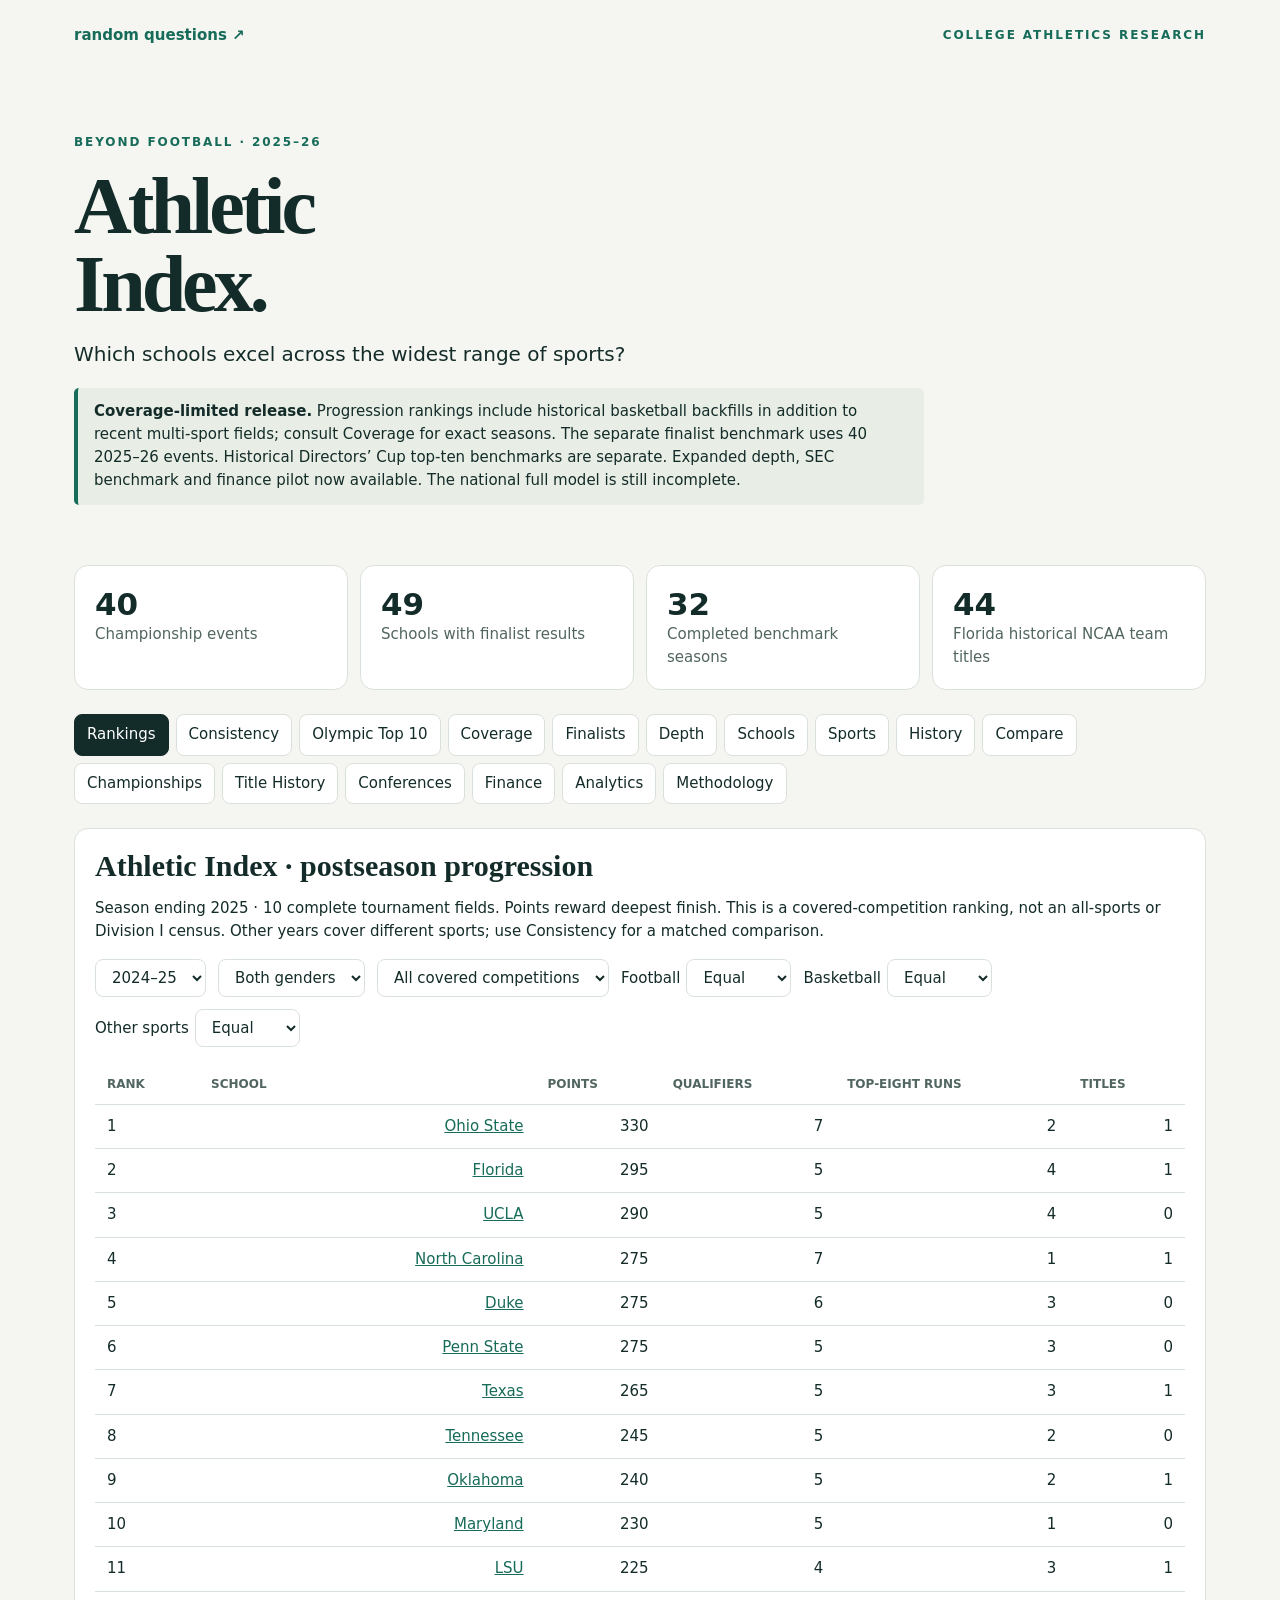
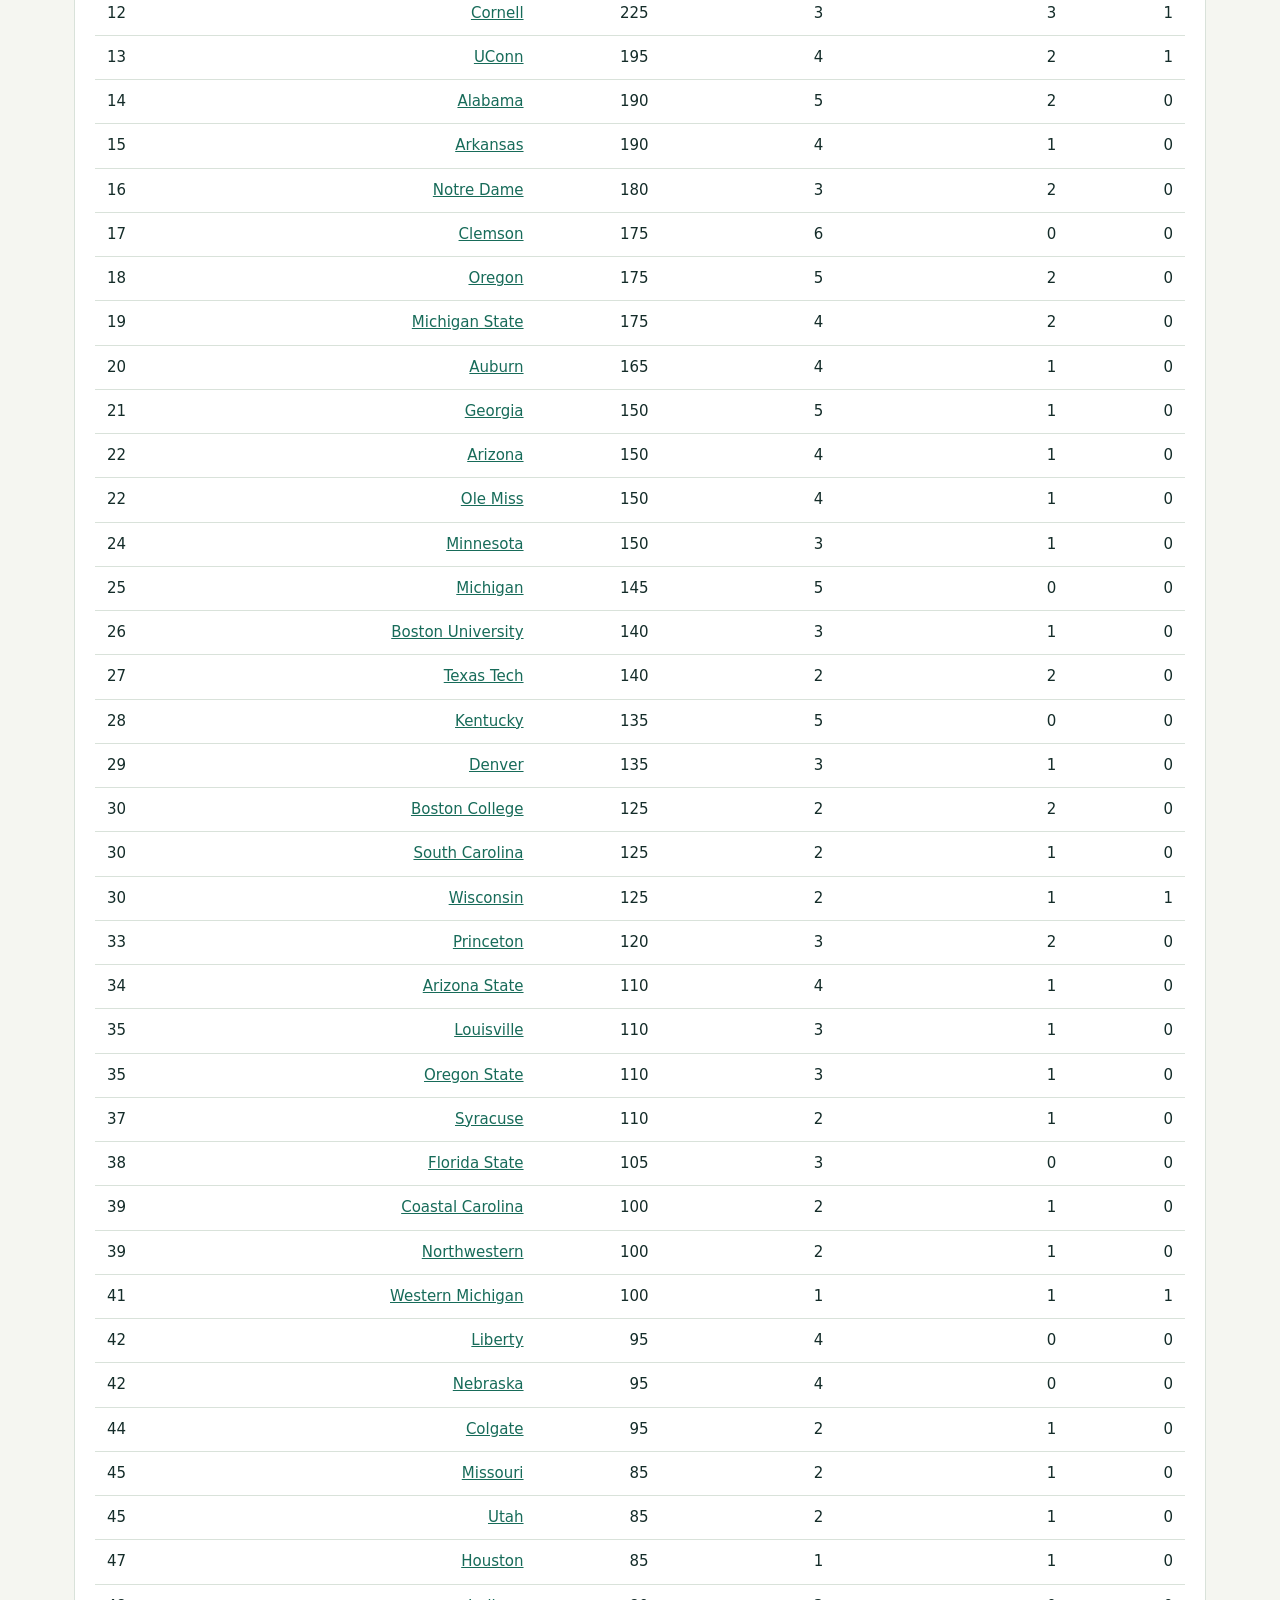
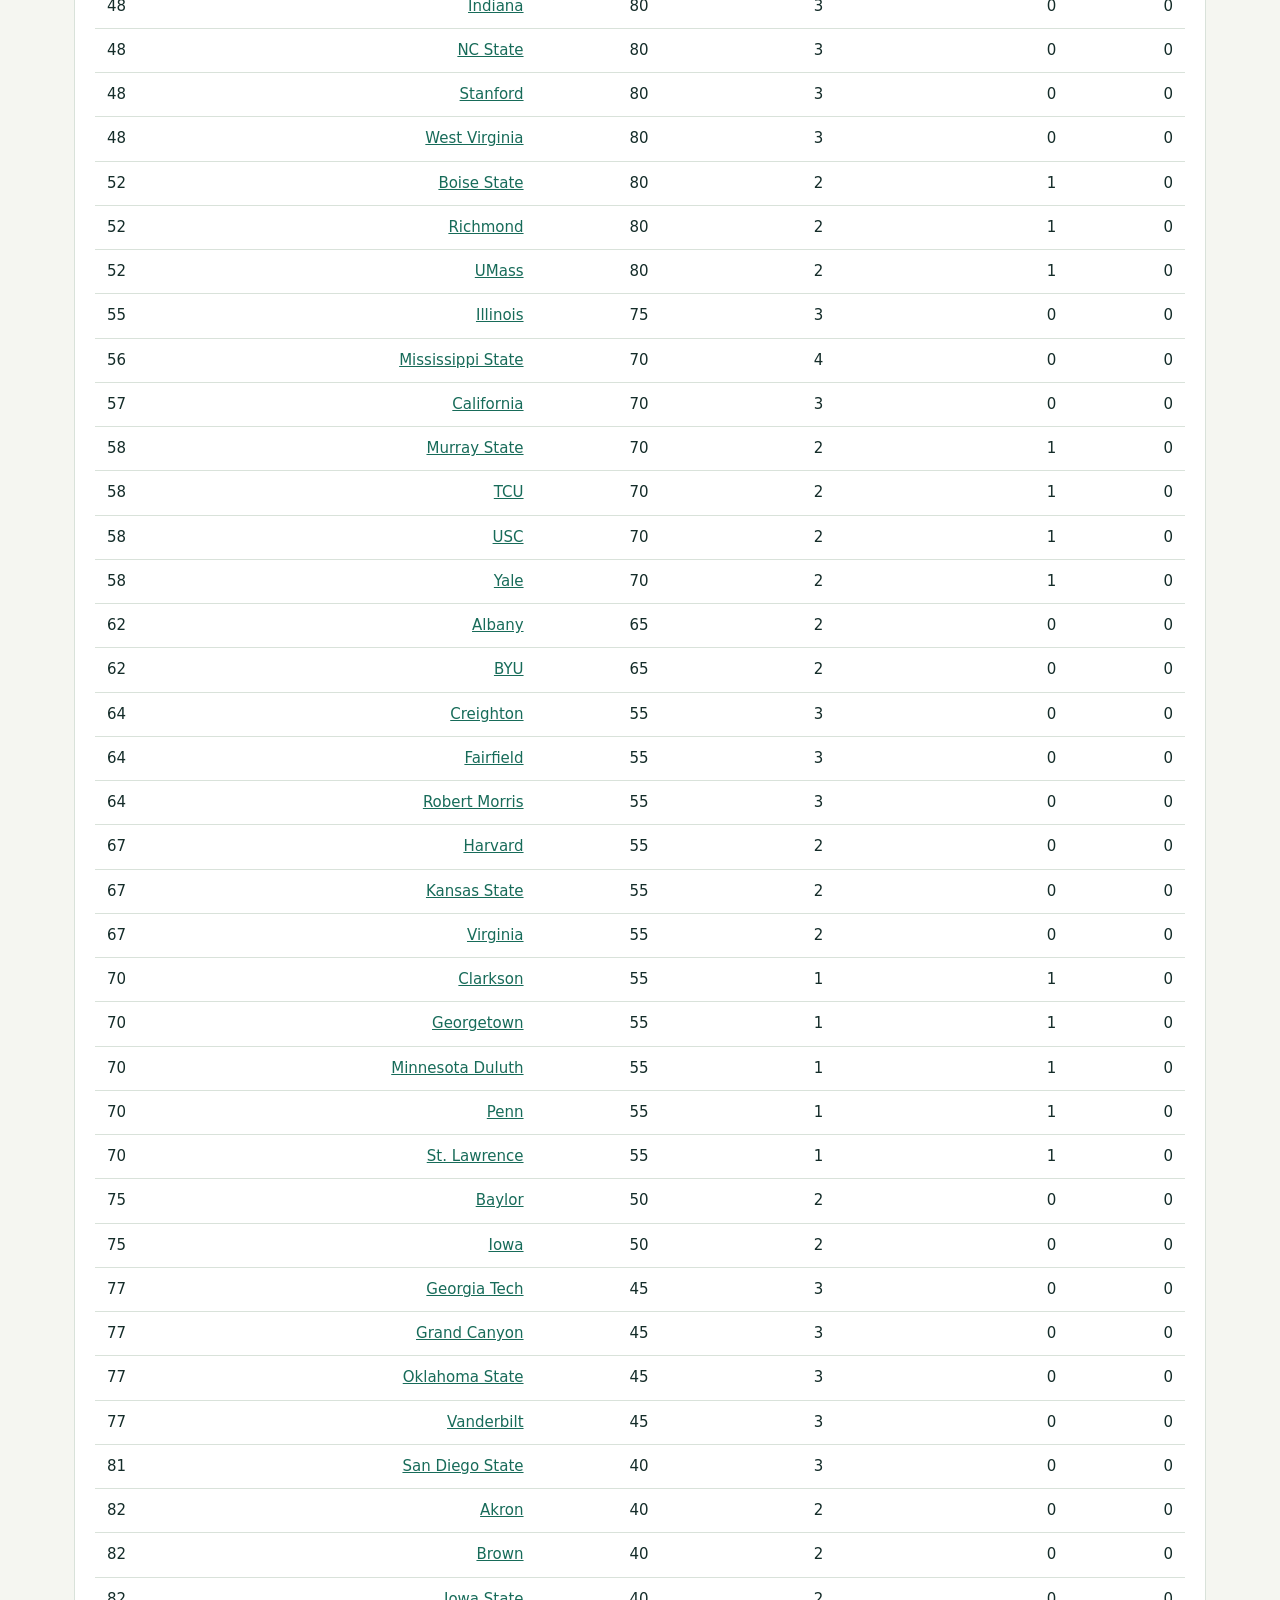
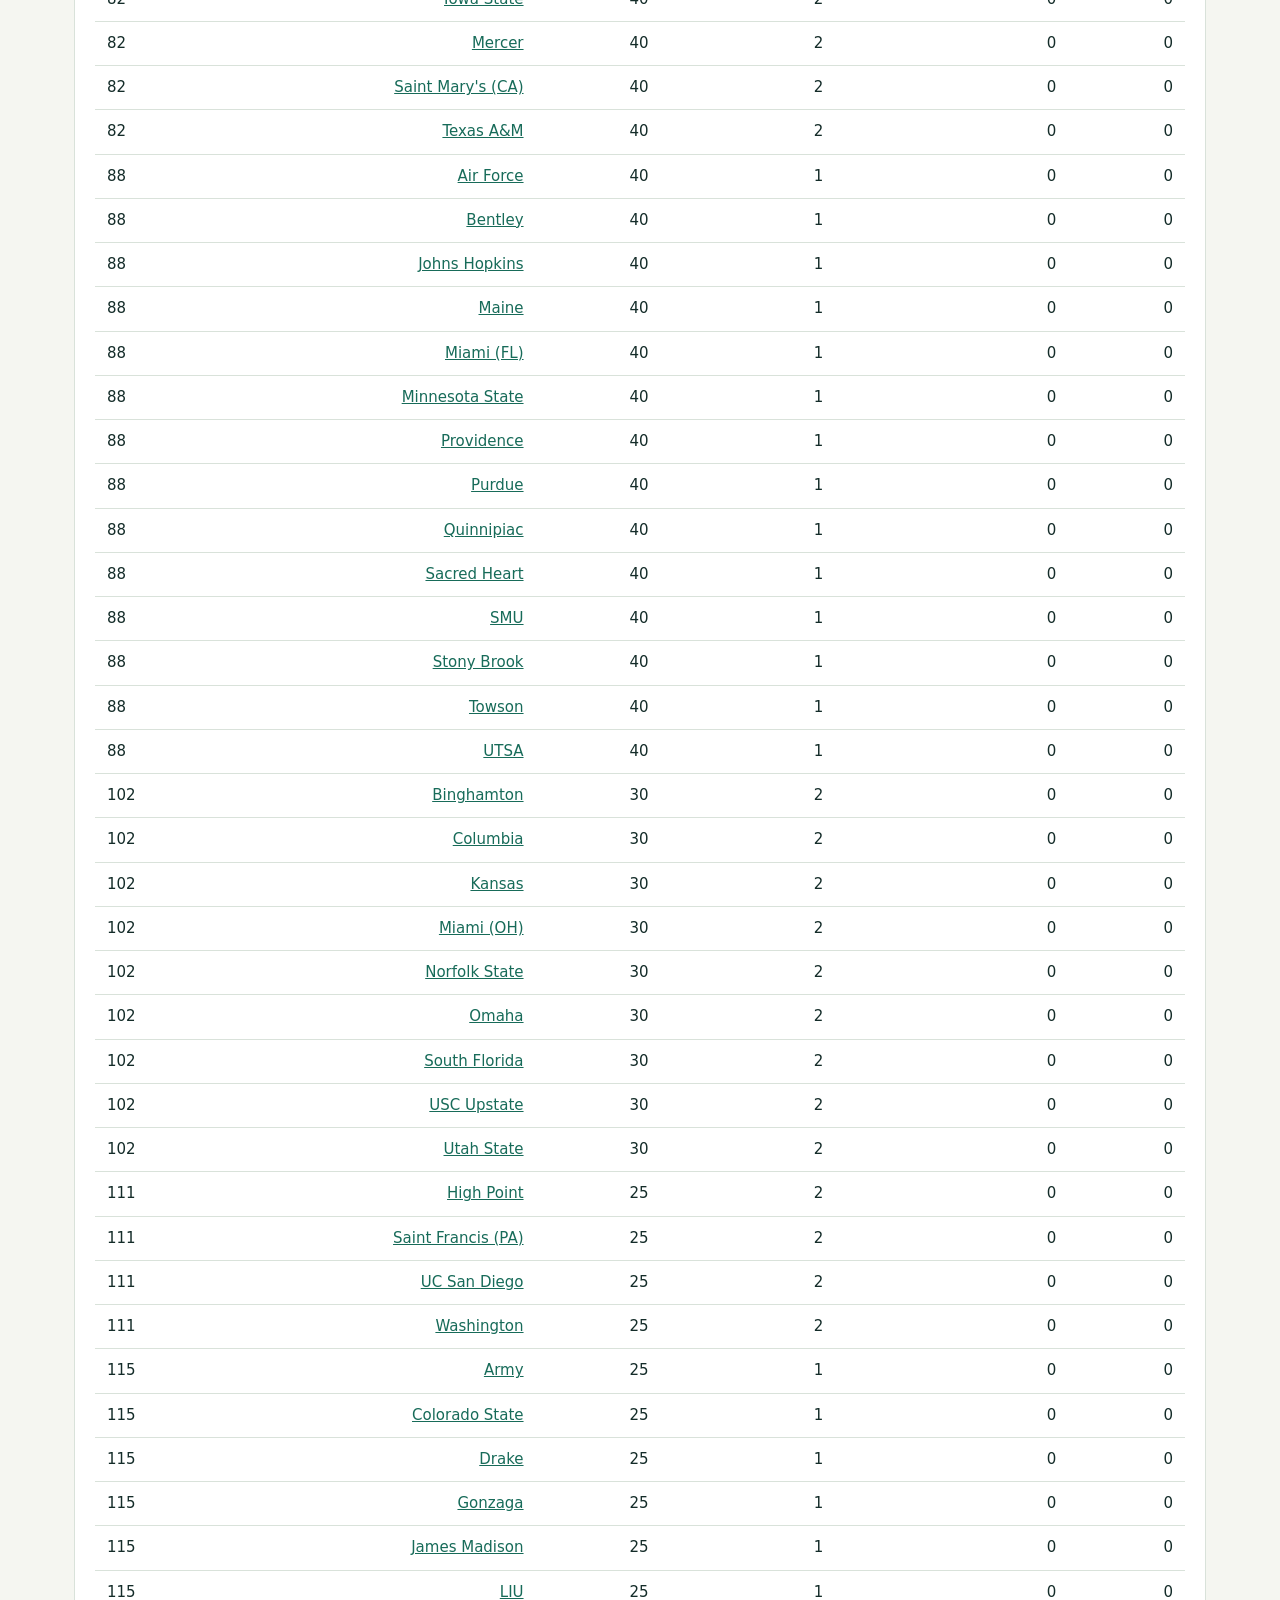
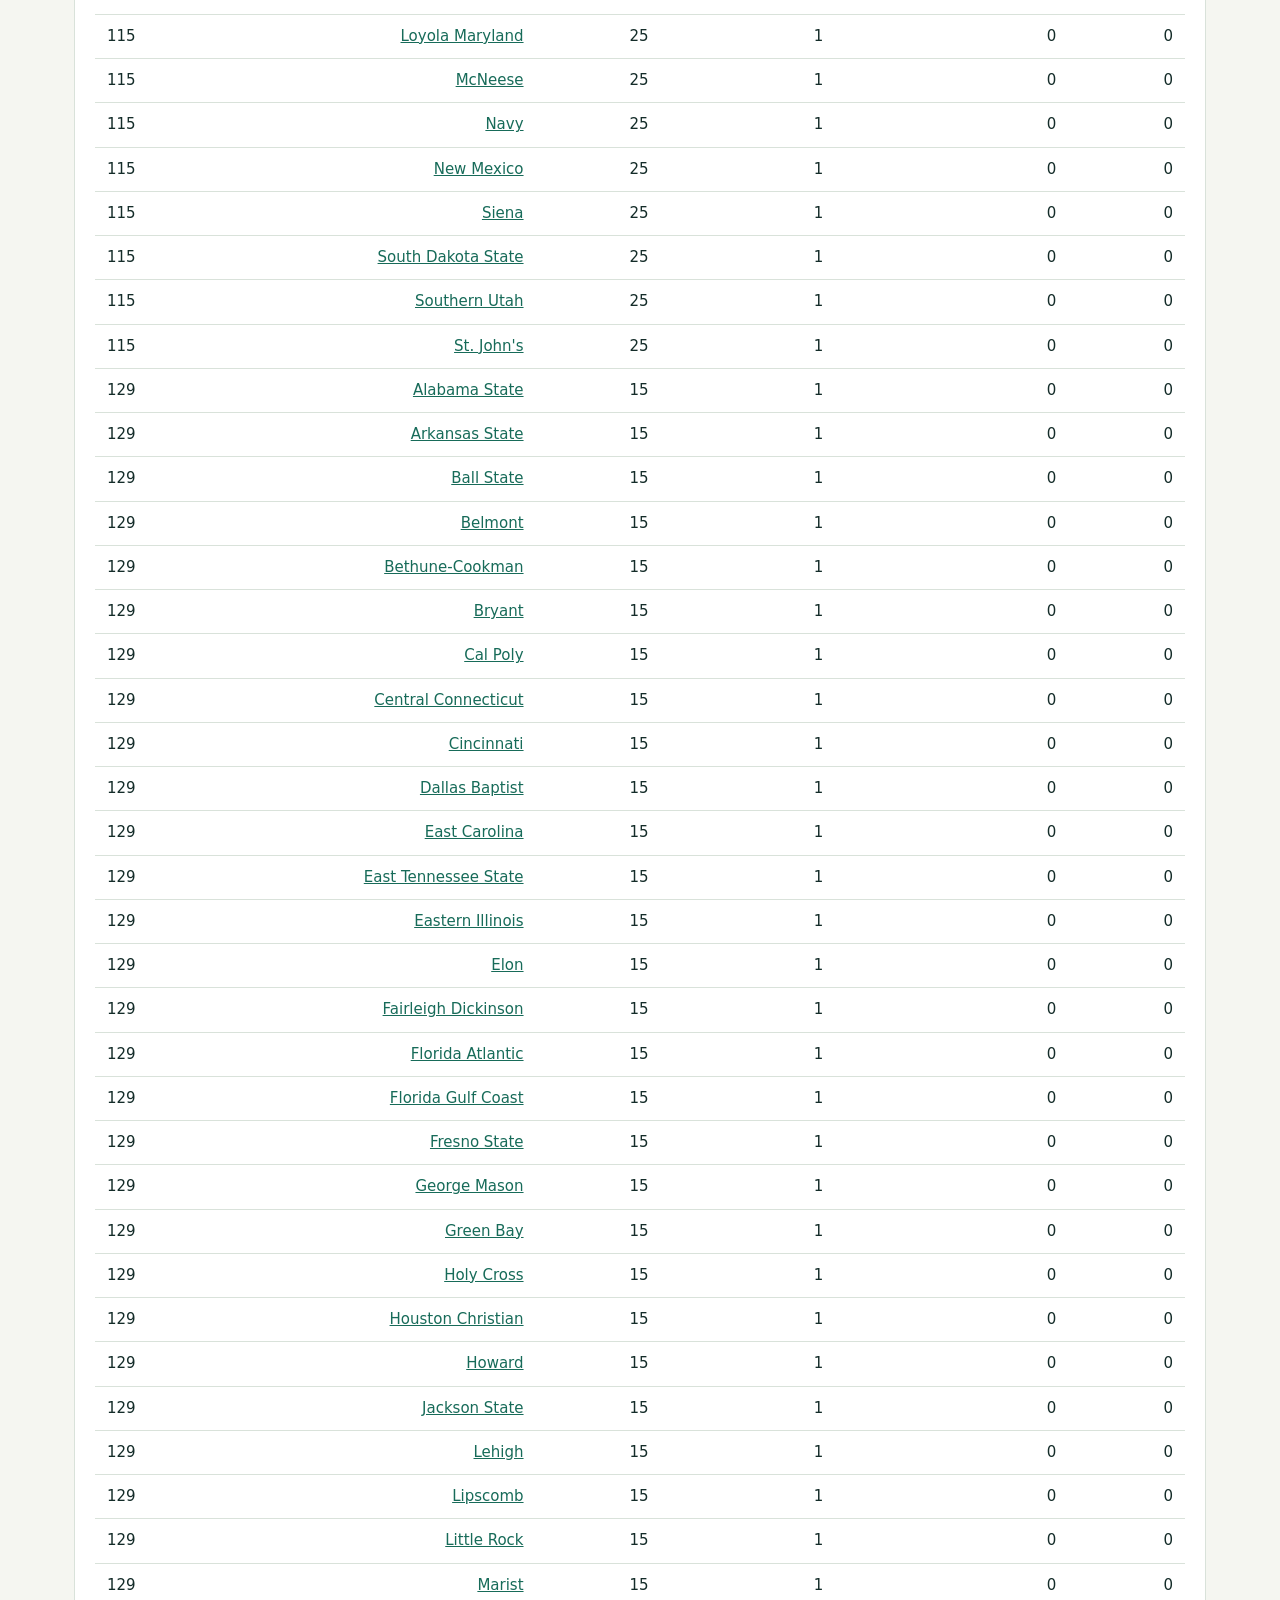
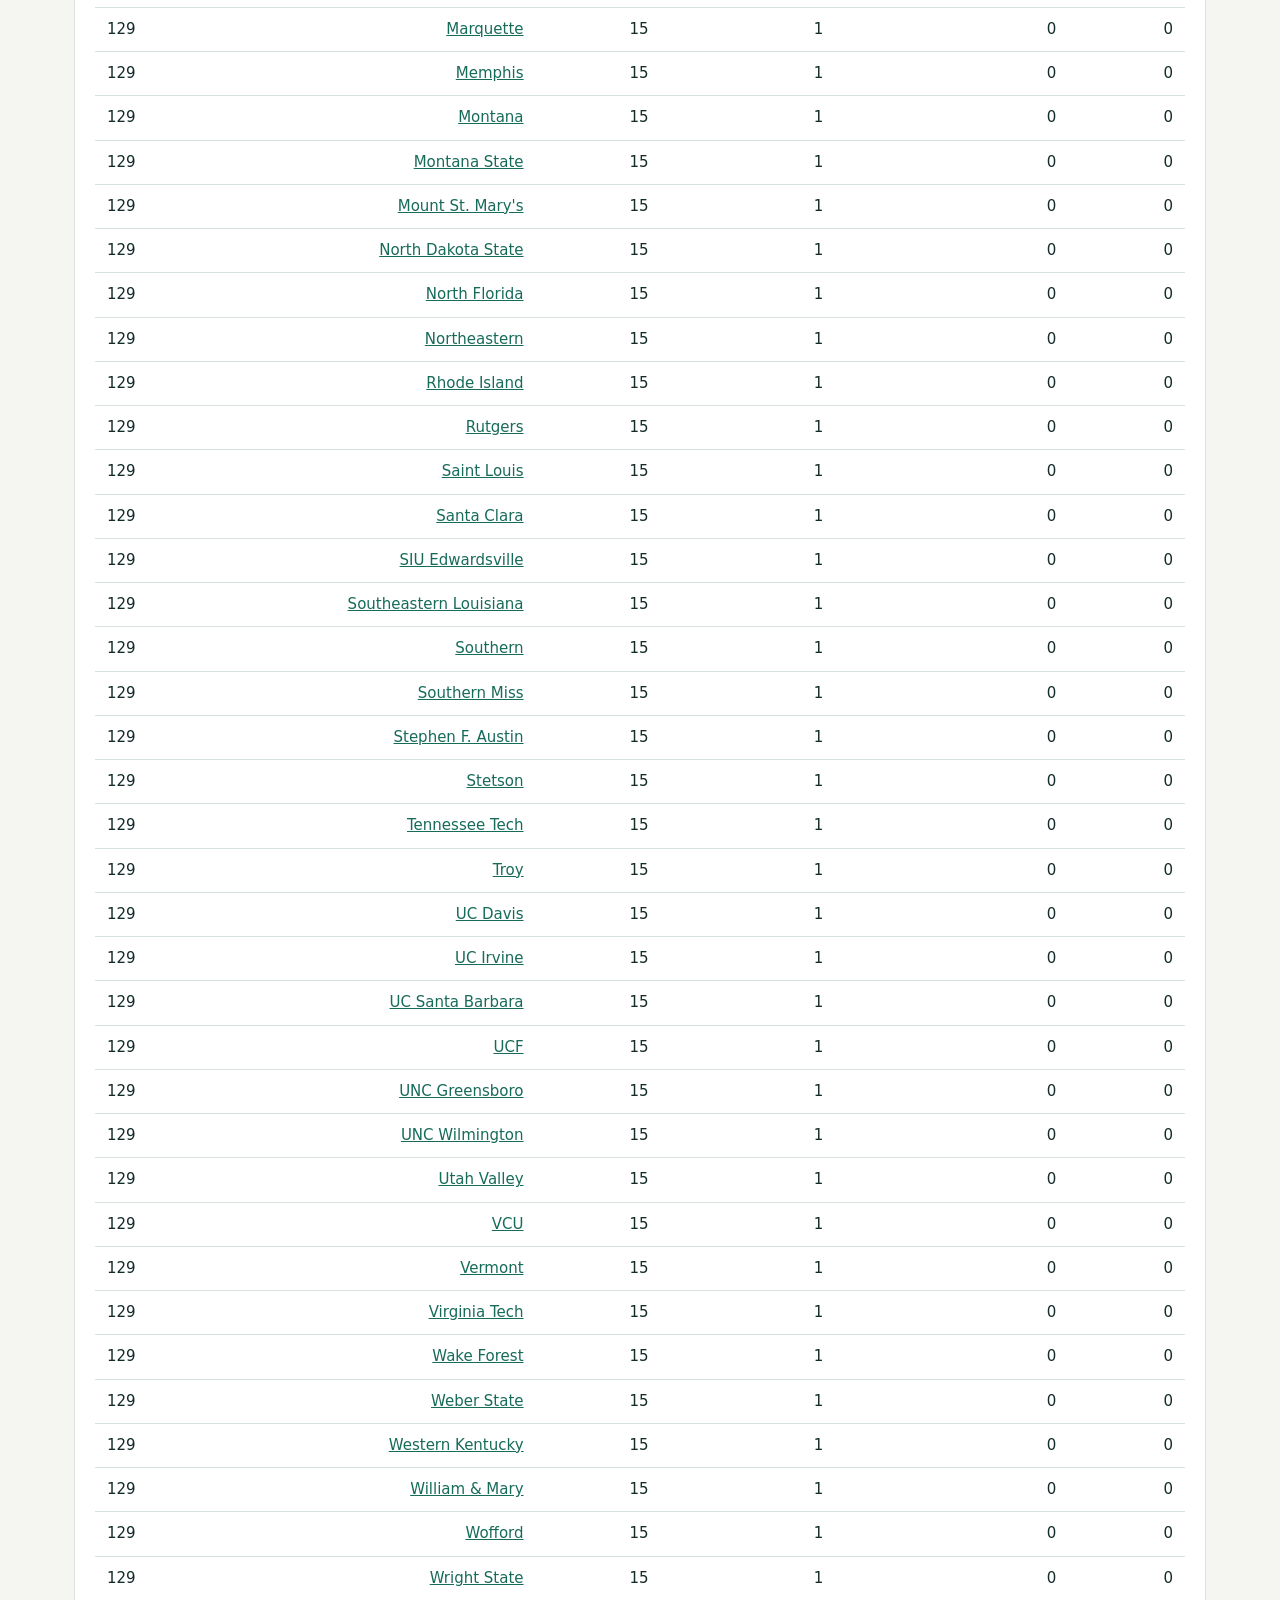
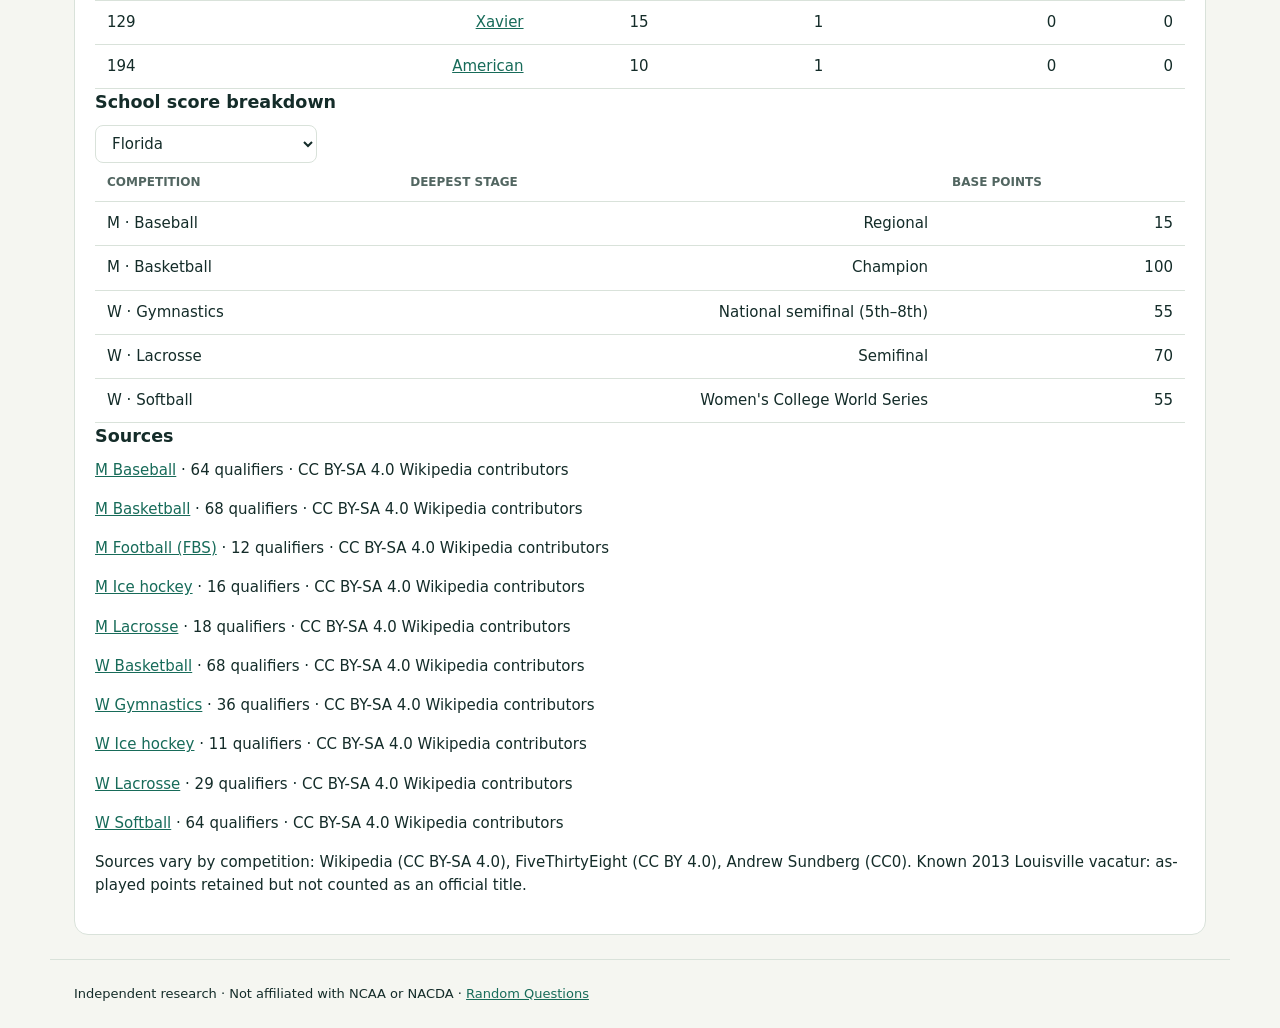
==== commit 73eb6f33: "Publish historical CFP backfill and separately scoped Olympic top-ten comparison" ====
--- a/athletic-index/index.html
+++ b/athletic-index/index.html
@@ -1,8 +1,8 @@
 <!doctype html><html lang="en"><head><meta charset="utf-8"><meta name="viewport" content="width=device-width,initial-scale=1"><meta name="description" content="Explore college athletic excellence across sports."><title>Athletic Index | Random Questions</title><style>
 :root{--ink:#142c29;--muted:#526661;--accent:#176b59;--paper:#f5f6f1;--line:#d9e2da}*{box-sizing:border-box}body{margin:0;background:var(--paper);font:15px/1.55 system-ui,sans-serif;color:var(--ink)}a{color:var(--accent)}header,main,footer{max-width:1180px;margin:auto;padding:24px}header{display:flex;justify-content:space-between;align-items:center;gap:12px;font-weight:700}header a{text-decoration:none}h1{font:700 clamp(42px,7vw,80px)/.98 Georgia,serif;letter-spacing:-.05em;margin:15px 0}h2{font:700 30px Georgia,serif;margin:0 0 14px}h3{margin:0 0 8px}p{margin:8px 0 16px}.hero{padding:38px 0 24px;max-width:850px}.eyebrow{font-size:12px;letter-spacing:.16em;text-transform:uppercase;color:var(--accent);font-weight:800}.notice{background:#e8eee6;border-left:4px solid var(--accent);padding:12px 16px;border-radius:5px;margin:18px 0}.cards{display:grid;grid-template-columns:repeat(auto-fit,minmax(150px,1fr));gap:12px;margin:18px 0}.card,.panel{background:#fff;border:1px solid var(--line);border-radius:14px;padding:20px}.card strong{display:block;font-size:31px;line-height:1.2}.muted,small{color:var(--muted)}nav{display:flex;gap:7px;flex-wrap:wrap;margin:24px 0}button,select,input{font:inherit;border:1px solid var(--line);border-radius:8px;padding:8px 12px;background:white;color:var(--ink)}button{cursor:pointer}button.active{color:white;background:var(--ink);border-color:var(--ink)}button:focus-visible,a:focus-visible,select:focus-visible,input:focus-visible{outline:3px solid #c18735;outline-offset:3px}.controls{display:flex;flex-wrap:wrap;gap:12px;align-items:center;margin:12px 0 18px}.controls label{display:flex;gap:6px;align-items:center}.tablewrap{overflow:auto}table{width:100%;border-collapse:collapse;text-align:left;white-space:nowrap}td,th{padding:10px 12px;border-bottom:1px solid var(--line)}th{font-size:12px;text-transform:uppercase;color:var(--muted)}td.num{text-align:right;font-variant-numeric:tabular-nums}.bar{height:7px;background:#e8eee8;border-radius:5px;min-width:90px}.bar span{display:block;height:100%;background:var(--accent);border-radius:5px}.linkbtn{padding:0;border:0;text-decoration:underline;color:var(--accent);background:none}.columns{display:grid;grid-template-columns:repeat(auto-fit,minmax(260px,1fr));gap:12px}.section{margin:12px 0 25px}.label{font-size:12px;font-weight:700;color:var(--muted)}.status{font-size:12px;text-transform:uppercase;font-weight:800;color:#805d25}.chartline{display:flex;align-items:center;gap:6px;flex-wrap:wrap}.dot{display:grid;place-items:center;background:#e8eee8;border-radius:4px;padding:5px;font-size:11px;min-width:40px}.dot b{display:block;font-size:14px}footer{border-top:1px solid var(--line);font-size:13px}@media(max-width:600px){header,main,footer{padding:15px}.panel{padding:13px}.hero{padding-top:20px}td,th{padding:8px}h2{font-size:24px}}</style></head><body><header><a href="../">random questions ↗</a><span class="eyebrow">College athletics research</span></header><main><div class="hero"><div class="eyebrow">Beyond football · 2025–26</div><h1>Athletic<br>Index.</h1><p style="font-size:20px">Which schools excel across the widest range of sports?</p><div class="notice"><b>Coverage-limited release.</b> Progression rankings include historical basketball backfills in addition to recent multi-sport fields; consult Coverage for exact seasons. The separate finalist benchmark uses 40 2025–26 events. Historical Directors’ Cup top-ten benchmarks are separate. Expanded depth, SEC benchmark and finance pilot now available. The national full model is still incomplete.</div></div><div class="cards" id="summary"></div><nav id="nav" aria-label="Explore"></nav><div id="page" aria-live="polite"></div><noscript>JavaScript is required for this interactive research tool.</noscript></main><footer>Independent research · Not affiliated with NCAA or NACDA · <a href="../">Random Questions</a></footer><script>
-const PROGRESSION={"license":"CC BY-SA 4.0","attribution":"Mixed sources: Wikipedia CC BY-SA 4.0, FiveThirtyEight CC BY 4.0, Andrew Sundberg CC0. See per-event source, license and attribution. Basketball scoring uses as-played finishes, with known vacated titles flagged.","events":[{"season":2000,"gender":"W","sport":"Basketball","fieldSize":64,"source":"https://github.com/fivethirtyeight/data/blob/master/ncaa-womens-basketball-tournament/ncaa-womens-basketball-tournament-history.csv","license":"CC BY 4.0","attribution":"FiveThirtyEight, NCAA women's basketball tournament history; normalized names and derived scores; 2018 South Dakota State corrected using university game report.","coverage":"complete tournament field","results":[{"school":"Alcorn State","stage":"Round of 64","points":15},{"school":"Arizona","stage":"Round of 32","points":25},{"school":"Auburn","stage":"Round of 32","points":25},{"school":"Boston College","stage":"Round of 32","points":25},{"school":"BYU","stage":"Round of 64","points":15},{"school":"Campbell","stage":"Round of 64","points":15},{"school":"Clemson","stage":"Round of 32","points":25},{"school":"Dartmouth","stage":"Round of 64","points":15},{"school":"Drake","stage":"Round of 64","points":15},{"school":"Duke","stage":"Sweet Sixteen","points":40},{"school":"Furman","stage":"Round of 64","points":15},{"school":"George Washington","stage":"Round of 32","points":25},{"school":"Georgia","stage":"Elite Eight","points":55},{"school":"Green Bay","stage":"Round of 64","points":15},{"school":"Hampton","stage":"Round of 64","points":15},{"school":"Holy Cross","stage":"Round of 64","points":15},{"school":"Illinois","stage":"Round of 32","points":25},{"school":"Iowa State","stage":"Sweet Sixteen","points":40},{"school":"Kansas","stage":"Round of 64","points":15},{"school":"Kent State","stage":"Round of 64","points":15},{"school":"Liberty","stage":"Round of 64","points":15},{"school":"Louisiana Tech","stage":"Elite Eight","points":55},{"school":"LSU","stage":"Elite Eight","points":55},{"school":"Maine","stage":"Round of 64","points":15},{"school":"Marquette","stage":"Round of 64","points":15},{"school":"Michigan","stage":"Round of 64","points":15},{"school":"Mississippi State","stage":"Round of 32","points":25},{"school":"Missouri State","stage":"Round of 64","points":15},{"school":"Montana","stage":"Round of 64","points":15},{"school":"NC State","stage":"Round of 64","points":15},{"school":"Nebraska","stage":"Round of 64","points":15},{"school":"North Carolina","stage":"Sweet Sixteen","points":40},{"school":"Notre Dame","stage":"Sweet Sixteen","points":40},{"school":"Oklahoma","stage":"Sweet Sixteen","points":40},{"school":"Old Dominion","stage":"Sweet Sixteen","points":40},{"school":"Oregon","stage":"Round of 64","points":15},{"school":"Penn State","stage":"Final Four","points":70},{"school":"Pepperdine","stage":"Round of 64","points":15},{"school":"Purdue","stage":"Round of 32","points":25},{"school":"Rice","stage":"Round of 32","points":25},{"school":"Rutgers","stage":"Final Four","points":70},{"school":"Saint Francis (PA)","stage":"Round of 64","points":15},{"school":"Saint Joseph's","stage":"Round of 32","points":25},{"school":"Saint Peter's","stage":"Round of 64","points":15},{"school":"San Diego","stage":"Round of 64","points":15},{"school":"Stephen F. Austin","stage":"Round of 32","points":25},{"school":"SMU","stage":"Round of 32","points":25},{"school":"Stanford","stage":"Round of 32","points":25},{"school":"Tennessee","stage":"Runner-up","points":85},{"school":"Tennessee Tech","stage":"Round of 64","points":15},{"school":"Texas","stage":"Round of 64","points":15},{"school":"Texas Tech","stage":"Elite Eight","points":55},{"school":"Tulane","stage":"Round of 32","points":25},{"school":"UAB","stage":"Sweet Sixteen","points":40},{"school":"UC Santa Barbara","stage":"Round of 64","points":15},{"school":"UCLA","stage":"Round of 64","points":15},{"school":"UConn","stage":"Champion","points":100},{"school":"Utah","stage":"Round of 64","points":15},{"school":"Vanderbilt","stage":"Round of 32","points":25},{"school":"Vermont","stage":"Round of 64","points":15},{"school":"Virginia","stage":"Sweet Sixteen","points":40},{"school":"Western Kentucky","stage":"Round of 32","points":25},{"school":"Xavier","stage":"Round of 64","points":15},{"school":"Youngstown State","stage":"Round of 64","points":15}]},{"season":2001,"gender":"W","sport":"Basketball","fieldSize":64,"source":"https://github.com/fivethirtyeight/data/blob/master/ncaa-womens-basketball-tournament/ncaa-womens-basketball-tournament-history.csv","license":"CC BY 4.0","attribution":"FiveThirtyEight, NCAA women's basketball tournament history; normalized names and derived scores; 2018 South Dakota State corrected using university game report.","coverage":"complete tournament field","results":[{"school":"Alcorn State","stage":"Round of 64","points":15},{"school":"Arizona State","stage":"Round of 64","points":15},{"school":"Arkansas","stage":"Round of 32","points":25},{"school":"Austin Peay","stage":"Round of 64","points":15},{"school":"Baylor","stage":"Round of 64","points":15},{"school":"Chattanooga","stage":"Round of 64","points":15},{"school":"Clemson","stage":"Round of 32","points":25},{"school":"Colorado","stage":"Round of 32","points":25},{"school":"Colorado State","stage":"Round of 32","points":25},{"school":"Delaware","stage":"Round of 64","points":15},{"school":"Denver","stage":"Round of 64","points":15},{"school":"Drake","stage":"Round of 64","points":15},{"school":"Duke","stage":"Sweet Sixteen","points":40},{"school":"Fairfield","stage":"Round of 64","points":15},{"school":"Florida","stage":"Round of 32","points":25},{"school":"Florida State","stage":"Round of 32","points":25},{"school":"George Washington","stage":"Round of 64","points":15},{"school":"Georgia","stage":"Round of 32","points":25},{"school":"Georgia State","stage":"Round of 64","points":15},{"school":"Holy Cross","stage":"Round of 64","points":15},{"school":"Howard","stage":"Round of 64","points":15},{"school":"Idaho State","stage":"Round of 64","points":15},{"school":"Iowa","stage":"Round of 32","points":25},{"school":"Iowa State","stage":"Sweet Sixteen","points":40},{"school":"Liberty","stage":"Round of 64","points":15},{"school":"LIU","stage":"Round of 64","points":15},{"school":"Louisiana Tech","stage":"Elite Eight","points":55},{"school":"Louisville","stage":"Round of 64","points":15},{"school":"LSU","stage":"Round of 32","points":25},{"school":"Maryland","stage":"Round of 64","points":15},{"school":"Michigan","stage":"Round of 32","points":25},{"school":"Milwaukee","stage":"Round of 64","points":15},{"school":"Missouri","stage":"Sweet Sixteen","points":40},{"school":"Missouri State","stage":"Final Four","points":70},{"school":"NC State","stage":"Sweet Sixteen","points":40},{"school":"Notre Dame","stage":"Champion","points":100},{"school":"Oklahoma","stage":"Sweet Sixteen","points":40},{"school":"Old Dominion","stage":"Round of 64","points":15},{"school":"Oral Roberts","stage":"Round of 64","points":15},{"school":"Oregon","stage":"Round of 64","points":15},{"school":"Penn","stage":"Round of 64","points":15},{"school":"Penn State","stage":"Round of 64","points":15},{"school":"Purdue","stage":"Runner-up","points":85},{"school":"Rutgers","stage":"Round of 32","points":25},{"school":"Stephen F. Austin","stage":"Round of 64","points":15},{"school":"Siena","stage":"Round of 64","points":15},{"school":"Saint Mary's (CA)","stage":"Round of 32","points":25},{"school":"Stanford","stage":"Round of 32","points":25},{"school":"TCU","stage":"Round of 32","points":25},{"school":"Tennessee","stage":"Sweet Sixteen","points":40},{"school":"Texas","stage":"Round of 64","points":15},{"school":"Texas Tech","stage":"Sweet Sixteen","points":40},{"school":"Toledo","stage":"Round of 64","points":15},{"school":"Tulane","stage":"Round of 64","points":15},{"school":"UC Santa Barbara","stage":"Round of 64","points":15},{"school":"UConn","stage":"Final Four","points":70},{"school":"Utah","stage":"Sweet Sixteen","points":40},{"school":"Vanderbilt","stage":"Elite Eight","points":55},{"school":"Villanova","stage":"Round of 32","points":25},{"school":"Virginia","stage":"Round of 64","points":15},{"school":"Virginia Tech","stage":"Round of 32","points":25},{"school":"Washington","stage":"Elite Eight","points":55},{"school":"Wisconsin","stage":"Round of 64","points":15},{"school":"Xavier","stage":"Elite Eight","points":55}]},{"season":2002,"gender":"W","sport":"Basketball","fieldSize":64,"source":"https://github.com/fivethirtyeight/data/blob/master/ncaa-womens-basketball-tournament/ncaa-womens-basketball-tournament-history.csv","license":"CC BY 4.0","attribution":"FiveThirtyEight, NCAA women's basketball tournament history; normalized names and derived scores; 2018 South Dakota State corrected using university game report.","coverage":"complete tournament field","results":[{"school":"Arizona State","stage":"Round of 32","points":25},{"school":"Arkansas","stage":"Round of 32","points":25},{"school":"Austin Peay","stage":"Round of 64","points":15},{"school":"Baylor","stage":"Round of 32","points":25},{"school":"Boston College","stage":"Round of 64","points":15},{"school":"Bucknell","stage":"Round of 64","points":15},{"school":"BYU","stage":"Sweet Sixteen","points":40},{"school":"Chattanooga","stage":"Round of 64","points":15},{"school":"Cincinnati","stage":"Round of 32","points":25},{"school":"Clemson","stage":"Round of 64","points":15},{"school":"Colorado","stage":"Elite Eight","points":55},{"school":"Colorado State","stage":"Round of 64","points":15},{"school":"Creighton","stage":"Round of 64","points":15},{"school":"Drake","stage":"Sweet Sixteen","points":40},{"school":"Duke","stage":"Final Four","points":70},{"school":"FIU","stage":"Round of 32","points":25},{"school":"Florida","stage":"Round of 64","points":15},{"school":"Georgia","stage":"Round of 64","points":15},{"school":"Georgia State","stage":"Round of 64","points":15},{"school":"Green Bay","stage":"Round of 64","points":15},{"school":"Hartford","stage":"Round of 64","points":15},{"school":"Harvard","stage":"Round of 64","points":15},{"school":"Indiana","stage":"Round of 64","points":15},{"school":"Iowa","stage":"Round of 32","points":25},{"school":"Iowa State","stage":"Round of 32","points":25},{"school":"Kansas State","stage":"Sweet Sixteen","points":40},{"school":"Kent State","stage":"Round of 64","points":15},{"school":"Liberty","stage":"Round of 64","points":15},{"school":"Louisiana Tech","stage":"Round of 64","points":15},{"school":"LSU","stage":"Round of 32","points":25},{"school":"Minnesota","stage":"Round of 32","points":25},{"school":"Mississippi State","stage":"Round of 32","points":25},{"school":"New Mexico","stage":"Round of 64","points":15},{"school":"Norfolk State","stage":"Round of 64","points":15},{"school":"North Carolina","stage":"Sweet Sixteen","points":40},{"school":"Notre Dame","stage":"Round of 32","points":25},{"school":"Oakland","stage":"Round of 64","points":15},{"school":"Oklahoma","stage":"Runner-up","points":85},{"school":"Old Dominion","stage":"Elite Eight","points":55},{"school":"Penn State","stage":"Sweet Sixteen","points":40},{"school":"Pepperdine","stage":"Round of 64","points":15},{"school":"Purdue","stage":"Round of 32","points":25},{"school":"Saint Francis (PA)","stage":"Round of 64","points":15},{"school":"Saint Peter's","stage":"Round of 64","points":15},{"school":"Santa Clara","stage":"Round of 64","points":15},{"school":"Stephen F. Austin","stage":"Round of 64","points":15},{"school":"South Carolina","stage":"Elite Eight","points":55},{"school":"Southern","stage":"Round of 64","points":15},{"school":"Stanford","stage":"Sweet Sixteen","points":40},{"school":"Syracuse","stage":"Round of 64","points":15},{"school":"TCU","stage":"Round of 32","points":25},{"school":"Temple","stage":"Round of 64","points":15},{"school":"Tennessee","stage":"Final Four","points":70},{"school":"Texas","stage":"Sweet Sixteen","points":40},{"school":"Texas Tech","stage":"Sweet Sixteen","points":40},{"school":"Tulane","stage":"Round of 32","points":25},{"school":"UC Santa Barbara","stage":"Round of 32","points":25},{"school":"UConn","stage":"Champion","points":100},{"school":"UNLV","stage":"Round of 64","points":15},{"school":"Vanderbilt","stage":"Elite Eight","points":55},{"school":"Villanova","stage":"Round of 32","points":25},{"school":"Virginia","stage":"Round of 64","points":15},{"school":"Weber State","stage":"Round of 64","points":15},{"school":"Wisconsin","stage":"Round of 64","points":15}]},{"season":2003,"gender":"W","sport":"Basketball","fieldSize":64,"source":"https://github.com/fivethirtyeight/data/blob/master/ncaa-womens-basketball-tournament/ncaa-womens-basketball-tournament-history.csv","license":"CC BY 4.0","attribution":"FiveThirtyEight, NCAA women's basketball tournament history; normalized names and derived scores; 2018 South Dakota State corrected using university game report.","coverage":"complete tournament field","results":[{"school":"Alabama State","stage":"Round of 64","points":15},{"school":"Arizona","stage":"Round of 64","points":15},{"school":"Arkansas","stage":"Round of 32","points":25},{"school":"Austin Peay","stage":"Round of 64","points":15},{"school":"Boston College","stage":"Sweet Sixteen","points":40},{"school":"Boston University","stage":"Round of 64","points":15},{"school":"BYU","stage":"Round of 64","points":15},{"school":"Charlotte","stage":"Round of 64","points":15},{"school":"Chattanooga","stage":"Round of 64","points":15},{"school":"Cincinnati","stage":"Round of 64","points":15},{"school":"Colorado","stage":"Sweet Sixteen","points":40},{"school":"DePaul","stage":"Round of 64","points":15},{"school":"Duke","stage":"Final Four","points":70},{"school":"George Washington","stage":"Round of 32","points":25},{"school":"Georgia","stage":"Sweet Sixteen","points":40},{"school":"Georgia State","stage":"Round of 64","points":15},{"school":"Georgia Tech","stage":"Round of 64","points":15},{"school":"Green Bay","stage":"Round of 32","points":25},{"school":"Hampton","stage":"Round of 64","points":15},{"school":"Harvard","stage":"Round of 64","points":15},{"school":"Holy Cross","stage":"Round of 64","points":15},{"school":"Illinois","stage":"Round of 64","points":15},{"school":"Kansas State","stage":"Round of 32","points":25},{"school":"Liberty","stage":"Round of 64","points":15},{"school":"Louisiana Tech","stage":"Sweet Sixteen","points":40},{"school":"LSU","stage":"Elite Eight","points":55},{"school":"Manhattan","stage":"Round of 64","points":15},{"school":"Miami (FL)","stage":"Round of 64","points":15},{"school":"Michigan State","stage":"Round of 64","points":15},{"school":"Minnesota","stage":"Sweet Sixteen","points":40},{"school":"Mississippi State","stage":"Round of 32","points":25},{"school":"Missouri State","stage":"Round of 64","points":15},{"school":"New Mexico","stage":"Sweet Sixteen","points":40},{"school":"North Carolina","stage":"Round of 32","points":25},{"school":"Notre Dame","stage":"Sweet Sixteen","points":40},{"school":"Ohio State","stage":"Round of 32","points":25},{"school":"Oklahoma","stage":"Round of 64","points":15},{"school":"Old Dominion","stage":"Round of 64","points":15},{"school":"Penn State","stage":"Sweet Sixteen","points":40},{"school":"Pepperdine","stage":"Round of 64","points":15},{"school":"Purdue","stage":"Elite Eight","points":55},{"school":"Rutgers","stage":"Round of 32","points":25},{"school":"Saint Francis (PA)","stage":"Round of 64","points":15},{"school":"South Carolina","stage":"Round of 32","points":25},{"school":"Stanford","stage":"Round of 32","points":25},{"school":"TCU","stage":"Round of 32","points":25},{"school":"Tennessee","stage":"Runner-up","points":85},{"school":"Texas","stage":"Final Four","points":70},{"school":"Texas State","stage":"Round of 64","points":15},{"school":"Texas Tech","stage":"Elite Eight","points":55},{"school":"Tulane","stage":"Round of 64","points":15},{"school":"UC Santa Barbara","stage":"Round of 32","points":25},{"school":"UConn","stage":"Champion","points":100},{"school":"Utah","stage":"Round of 32","points":25},{"school":"Valparaiso","stage":"Round of 64","points":15},{"school":"Vanderbilt","stage":"Round of 32","points":25},{"school":"Villanova","stage":"Elite Eight","points":55},{"school":"Virginia","stage":"Round of 32","points":25},{"school":"Virginia Tech","stage":"Round of 32","points":25},{"school":"Washington","stage":"Round of 64","points":15},{"school":"Weber State","stage":"Round of 64","points":15},{"school":"Western Kentucky","stage":"Round of 64","points":15},{"school":"Western Michigan","stage":"Round of 64","points":15},{"school":"Xavier","stage":"Round of 64","points":15}]},{"season":2004,"gender":"W","sport":"Basketball","fieldSize":64,"source":"https://github.com/fivethirtyeight/data/blob/master/ncaa-womens-basketball-tournament/ncaa-womens-basketball-tournament-history.csv","license":"CC BY 4.0","attribution":"FiveThirtyEight, NCAA women's basketball tournament history; normalized names and derived scores; 2018 South Dakota State corrected using university game report.","coverage":"complete tournament field","results":[{"school":"Arizona","stage":"Round of 64","points":15},{"school":"Auburn","stage":"Round of 32","points":25},{"school":"Austin Peay","stage":"Round of 64","points":15},{"school":"Baylor","stage":"Sweet Sixteen","points":40},{"school":"Boston College","stage":"Sweet Sixteen","points":40},{"school":"Chattanooga","stage":"Round of 32","points":25},{"school":"Colgate","stage":"Round of 64","points":15},{"school":"Colorado","stage":"Round of 64","points":15},{"school":"DePaul","stage":"Round of 32","points":25},{"school":"Duke","stage":"Elite Eight","points":55},{"school":"Eastern Michigan","stage":"Round of 64","points":15},{"school":"Florida","stage":"Round of 32","points":25},{"school":"George Washington","stage":"Round of 64","points":15},{"school":"Georgia","stage":"Elite Eight","points":55},{"school":"Green Bay","stage":"Round of 64","points":15},{"school":"Hampton","stage":"Round of 64","points":15},{"school":"Houston","stage":"Round of 32","points":25},{"school":"Iowa","stage":"Round of 64","points":15},{"school":"Kansas State","stage":"Round of 32","points":25},{"school":"Liberty","stage":"Round of 64","points":15},{"school":"Lipscomb","stage":"Round of 64","points":15},{"school":"Louisiana Tech","stage":"Sweet Sixteen","points":40},{"school":"Loyola Marymount","stage":"Round of 64","points":15},{"school":"LSU","stage":"Final Four","points":70},{"school":"Maine","stage":"Round of 64","points":15},{"school":"Marist","stage":"Round of 64","points":15},{"school":"Marquette","stage":"Round of 32","points":25},{"school":"Maryland","stage":"Round of 32","points":25},{"school":"Miami (FL)","stage":"Round of 64","points":15},{"school":"Michigan State","stage":"Round of 32","points":25},{"school":"Middle Tennessee","stage":"Round of 32","points":25},{"school":"Minnesota","stage":"Final Four","points":70},{"school":"Missouri","stage":"Round of 64","points":15},{"school":"Missouri State","stage":"Round of 64","points":15},{"school":"Montana","stage":"Round of 64","points":15},{"school":"NC State","stage":"Round of 64","points":15},{"school":"New Mexico","stage":"Round of 64","points":15},{"school":"North Carolina","stage":"Round of 64","points":15},{"school":"Northwestern State","stage":"Round of 64","points":15},{"school":"Notre Dame","stage":"Sweet Sixteen","points":40},{"school":"Ohio State","stage":"Round of 32","points":25},{"school":"Oklahoma","stage":"Round of 32","points":25},{"school":"Old Dominion","stage":"Round of 64","points":15},{"school":"Ole Miss","stage":"Round of 64","points":15},{"school":"Penn","stage":"Round of 64","points":15},{"school":"Penn State","stage":"Elite Eight","points":55},{"school":"Purdue","stage":"Sweet Sixteen","points":40},{"school":"Rutgers","stage":"Round of 64","points":15},{"school":"Saint Francis (PA)","stage":"Round of 64","points":15},{"school":"Southern","stage":"Round of 64","points":15},{"school":"Stanford","stage":"Elite Eight","points":55},{"school":"TCU","stage":"Round of 32","points":25},{"school":"Temple","stage":"Round of 64","points":15},{"school":"Tennessee","stage":"Runner-up","points":85},{"school":"Texas","stage":"Sweet Sixteen","points":40},{"school":"Texas Tech","stage":"Round of 32","points":25},{"school":"UC Santa Barbara","stage":"Sweet Sixteen","points":40},{"school":"UCLA","stage":"Round of 64","points":15},{"school":"UConn","stage":"Champion","points":100},{"school":"Valparaiso","stage":"Round of 64","points":15},{"school":"Vanderbilt","stage":"Sweet Sixteen","points":40},{"school":"Villanova","stage":"Round of 32","points":25},{"school":"Virginia Tech","stage":"Round of 32","points":25},{"school":"West Virginia","stage":"Round of 64","points":15}]},{"season":2005,"gender":"W","sport":"Basketball","fieldSize":64,"source":"https://github.com/fivethirtyeight/data/blob/master/ncaa-womens-basketball-tournament/ncaa-womens-basketball-tournament-history.csv","license":"CC BY 4.0","attribution":"FiveThirtyEight, NCAA women's basketball tournament history; normalized names and derived scores; 2018 South Dakota State corrected using university game report.","coverage":"complete tournament field","results":[{"school":"Alcorn State","stage":"Round of 64","points":15},{"school":"Arizona","stage":"Round of 32","points":25},{"school":"Arizona State","stage":"Sweet Sixteen","points":40},{"school":"Baylor","stage":"Champion","points":100},{"school":"Boston College","stage":"Round of 32","points":25},{"school":"Bowling Green","stage":"Round of 64","points":15},{"school":"Canisius","stage":"Round of 64","points":15},{"school":"Coppin State","stage":"Round of 64","points":15},{"school":"Dartmouth","stage":"Round of 64","points":15},{"school":"DePaul","stage":"Round of 32","points":25},{"school":"Duke","stage":"Elite Eight","points":55},{"school":"Eastern Kentucky","stage":"Round of 64","points":15},{"school":"Florida State","stage":"Round of 32","points":25},{"school":"George Washington","stage":"Round of 32","points":25},{"school":"Georgia","stage":"Sweet Sixteen","points":40},{"school":"Green Bay","stage":"Round of 64","points":15},{"school":"Hartford","stage":"Round of 64","points":15},{"school":"Holy Cross","stage":"Round of 64","points":15},{"school":"Houston","stage":"Round of 64","points":15},{"school":"Illinois State","stage":"Round of 64","points":15},{"school":"Iowa State","stage":"Round of 64","points":15},{"school":"Kansas State","stage":"Round of 32","points":25},{"school":"Liberty","stage":"Sweet Sixteen","points":40},{"school":"Louisiana Tech","stage":"Round of 64","points":15},{"school":"Louisville","stage":"Round of 64","points":15},{"school":"LSU","stage":"Final Four","points":70},{"school":"Maryland","stage":"Round of 32","points":25},{"school":"Michigan State","stage":"Runner-up","points":85},{"school":"Middle Tennessee","stage":"Round of 32","points":25},{"school":"Minnesota","stage":"Sweet Sixteen","points":40},{"school":"Montana","stage":"Round of 64","points":15},{"school":"NC State","stage":"Round of 64","points":15},{"school":"New Mexico","stage":"Round of 64","points":15},{"school":"North Carolina","stage":"Elite Eight","points":55},{"school":"Notre Dame","stage":"Round of 32","points":25},{"school":"Ohio State","stage":"Sweet Sixteen","points":40},{"school":"Oklahoma","stage":"Round of 64","points":15},{"school":"Old Dominion","stage":"Round of 64","points":15},{"school":"Ole Miss","stage":"Round of 64","points":15},{"school":"Oral Roberts","stage":"Round of 64","points":15},{"school":"Oregon","stage":"Round of 32","points":25},{"school":"Penn State","stage":"Round of 64","points":15},{"school":"Purdue","stage":"Round of 32","points":25},{"school":"Rice","stage":"Round of 64","points":15},{"school":"Richmond","stage":"Round of 64","points":15},{"school":"Rutgers","stage":"Elite Eight","points":55},{"school":"Saint Francis (PA)","stage":"Round of 64","points":15},{"school":"Santa Clara","stage":"Round of 64","points":15},{"school":"USC","stage":"Round of 32","points":25},{"school":"Stanford","stage":"Elite Eight","points":55},{"school":"Stetson","stage":"Round of 64","points":15},{"school":"TCU","stage":"Round of 64","points":15},{"school":"Temple","stage":"Round of 32","points":25},{"school":"Tennessee","stage":"Final Four","points":70},{"school":"Texas","stage":"Round of 32","points":25},{"school":"Texas Tech","stage":"Sweet Sixteen","points":40},{"school":"UC Santa Barbara","stage":"Round of 64","points":15},{"school":"UConn","stage":"Sweet Sixteen","points":40},{"school":"UT Arlington","stage":"Round of 64","points":15},{"school":"Utah","stage":"Round of 32","points":25},{"school":"Vanderbilt","stage":"Sweet Sixteen","points":40},{"school":"Virginia","stage":"Round of 32","points":25},{"school":"Virginia Tech","stage":"Round of 64","points":15},{"school":"Western Carolina","stage":"Round of 64","points":15}]},{"season":2006,"gender":"W","sport":"Basketball","fieldSize":64,"source":"https://github.com/fivethirtyeight/data/blob/master/ncaa-womens-basketball-tournament/ncaa-womens-basketball-tournament-history.csv","license":"CC BY 4.0","attribution":"FiveThirtyEight, NCAA women's basketball tournament history; normalized names and derived scores; 2018 South Dakota State corrected using university game report.","coverage":"complete tournament field","results":[{"school":"Arizona State","stage":"Round of 32","points":25},{"school":"Army","stage":"Round of 64","points":15},{"school":"Baylor","stage":"Sweet Sixteen","points":40},{"school":"Boston College","stage":"Sweet Sixteen","points":40},{"school":"Bowling Green","stage":"Round of 64","points":15},{"school":"BYU","stage":"Round of 32","points":25},{"school":"California","stage":"Round of 64","points":15},{"school":"Chattanooga","stage":"Round of 64","points":15},{"school":"Coppin State","stage":"Round of 64","points":15},{"school":"Dartmouth","stage":"Round of 64","points":15},{"school":"DePaul","stage":"Sweet Sixteen","points":40},{"school":"Duke","stage":"Runner-up","points":85},{"school":"Florida Atlantic","stage":"Round of 64","points":15},{"school":"Florida","stage":"Round of 64","points":15},{"school":"Florida State","stage":"Round of 32","points":25},{"school":"George Washington","stage":"Round of 32","points":25},{"school":"Georgia","stage":"Sweet Sixteen","points":40},{"school":"Hartford","stage":"Round of 32","points":25},{"school":"Iowa","stage":"Round of 64","points":15},{"school":"Kentucky","stage":"Round of 32","points":25},{"school":"Liberty","stage":"Round of 64","points":15},{"school":"Louisiana Tech","stage":"Round of 64","points":15},{"school":"Louisville","stage":"Round of 64","points":15},{"school":"LSU","stage":"Final Four","points":70},{"school":"Marist","stage":"Round of 64","points":15},{"school":"Maryland","stage":"Champion","points":100},{"school":"Michigan State","stage":"Sweet Sixteen","points":40},{"school":"Middle Tennessee","stage":"Round of 64","points":15},{"school":"Milwaukee","stage":"Round of 64","points":15},{"school":"Minnesota","stage":"Round of 64","points":15},{"school":"Missouri","stage":"Round of 64","points":15},{"school":"Missouri State","stage":"Round of 64","points":15},{"school":"NC State","stage":"Round of 64","points":15},{"school":"New Mexico","stage":"Round of 32","points":25},{"school":"North Carolina","stage":"Final Four","points":70},{"school":"Northern Arizona","stage":"Round of 64","points":15},{"school":"Notre Dame","stage":"Round of 64","points":15},{"school":"Oakland","stage":"Round of 64","points":15},{"school":"Ohio State","stage":"Round of 32","points":25},{"school":"Oklahoma","stage":"Sweet Sixteen","points":40},{"school":"Old Dominion","stage":"Round of 64","points":15},{"school":"Pepperdine","stage":"Round of 64","points":15},{"school":"Purdue","stage":"Sweet Sixteen","points":40},{"school":"Rutgers","stage":"Sweet Sixteen","points":40},{"school":"Sacred Heart","stage":"Round of 64","points":15},{"school":"Stephen F. Austin","stage":"Round of 64","points":15},{"school":"South Florida","stage":"Round of 64","points":15},{"school":"Southeast Missouri State","stage":"Round of 64","points":15},{"school":"USC","stage":"Round of 32","points":25},{"school":"Southern","stage":"Round of 64","points":15},{"school":"St. John's","stage":"Round of 32","points":25},{"school":"Stanford","stage":"Elite Eight","points":55},{"school":"TCU","stage":"Round of 32","points":25},{"school":"Temple","stage":"Round of 64","points":15},{"school":"Tennessee","stage":"Elite Eight","points":55},{"school":"Texas A&M","stage":"Round of 64","points":15},{"school":"Tulsa","stage":"Round of 32","points":25},{"school":"UC Riverside","stage":"Round of 64","points":15},{"school":"UCLA","stage":"Round of 32","points":25},{"school":"UConn","stage":"Elite Eight","points":55},{"school":"Utah","stage":"Elite Eight","points":55},{"school":"Vanderbilt","stage":"Round of 32","points":25},{"school":"Virginia Tech","stage":"Round of 32","points":25},{"school":"Washington","stage":"Round of 32","points":25}]},{"season":2007,"gender":"W","sport":"Basketball","fieldSize":64,"source":"https://github.com/fivethirtyeight/data/blob/master/ncaa-womens-basketball-tournament/ncaa-womens-basketball-tournament-history.csv","license":"CC BY 4.0","attribution":"FiveThirtyEight, NCAA women's basketball tournament history; normalized names and derived scores; 2018 South Dakota State corrected using university game report.","coverage":"complete tournament field","results":[{"school":"Arizona State","stage":"Elite Eight","points":55},{"school":"Baylor","stage":"Round of 32","points":25},{"school":"Belmont","stage":"Round of 64","points":15},{"school":"Boise State","stage":"Round of 64","points":15},{"school":"Bowling Green","stage":"Sweet Sixteen","points":40},{"school":"BYU","stage":"Round of 64","points":15},{"school":"California","stage":"Round of 64","points":15},{"school":"Chattanooga","stage":"Round of 64","points":15},{"school":"Delaware","stage":"Round of 64","points":15},{"school":"Delaware State","stage":"Round of 64","points":15},{"school":"DePaul","stage":"Round of 64","points":15},{"school":"Drake","stage":"Round of 64","points":15},{"school":"Duke","stage":"Sweet Sixteen","points":40},{"school":"East Carolina","stage":"Round of 64","points":15},{"school":"Florida State","stage":"Sweet Sixteen","points":40},{"school":"George Washington","stage":"Sweet Sixteen","points":40},{"school":"Georgia","stage":"Sweet Sixteen","points":40},{"school":"Georgia Tech","stage":"Round of 32","points":25},{"school":"Gonzaga","stage":"Round of 64","points":15},{"school":"Green Bay","stage":"Round of 32","points":25},{"school":"Harvard","stage":"Round of 64","points":15},{"school":"Holy Cross","stage":"Round of 64","points":15},{"school":"Idaho State","stage":"Round of 64","points":15},{"school":"Iowa State","stage":"Round of 32","points":25},{"school":"James Madison","stage":"Round of 64","points":15},{"school":"Louisiana","stage":"Round of 64","points":15},{"school":"Louisville","stage":"Round of 32","points":25},{"school":"LSU","stage":"Final Four","points":70},{"school":"Marist","stage":"Sweet Sixteen","points":40},{"school":"Marquette","stage":"Round of 32","points":25},{"school":"Maryland","stage":"Round of 32","points":25},{"school":"Michigan State","stage":"Round of 32","points":25},{"school":"Middle Tennessee","stage":"Round of 32","points":25},{"school":"NC State","stage":"Sweet Sixteen","points":40},{"school":"Nebraska","stage":"Round of 64","points":15},{"school":"New Mexico","stage":"Round of 64","points":15},{"school":"North Carolina","stage":"Final Four","points":70},{"school":"Notre Dame","stage":"Round of 32","points":25},{"school":"Ohio State","stage":"Round of 64","points":15},{"school":"Oklahoma","stage":"Sweet Sixteen","points":40},{"school":"Oklahoma State","stage":"Round of 64","points":15},{"school":"Old Dominion","stage":"Round of 64","points":15},{"school":"Ole Miss","stage":"Elite Eight","points":55},{"school":"Oral Roberts","stage":"Round of 64","points":15},{"school":"Pittsburgh","stage":"Round of 32","points":25},{"school":"Prairie View A&M","stage":"Round of 64","points":15},{"school":"Purdue","stage":"Elite Eight","points":55},{"school":"Robert Morris","stage":"Round of 64","points":15},{"school":"Rutgers","stage":"Runner-up","points":85},{"school":"Southeast Missouri State","stage":"Round of 64","points":15},{"school":"Stanford","stage":"Round of 32","points":25},{"school":"TCU","stage":"Round of 64","points":15},{"school":"Temple","stage":"Round of 32","points":25},{"school":"Tennessee","stage":"Champion","points":100},{"school":"Texas A&M","stage":"Round of 32","points":25},{"school":"UC Riverside","stage":"Round of 64","points":15},{"school":"UConn","stage":"Elite Eight","points":55},{"school":"UMBC","stage":"Round of 64","points":15},{"school":"UNC Asheville","stage":"Round of 64","points":15},{"school":"UT Arlington","stage":"Round of 64","points":15},{"school":"Vanderbilt","stage":"Round of 32","points":25},{"school":"Washington","stage":"Round of 64","points":15},{"school":"West Virginia","stage":"Round of 32","points":25},{"school":"Xavier","stage":"Round of 64","points":15}]},{"season":2008,"gender":"W","sport":"Basketball","fieldSize":64,"source":"https://github.com/fivethirtyeight/data/blob/master/ncaa-womens-basketball-tournament/ncaa-womens-basketball-tournament-history.csv","license":"CC BY 4.0","attribution":"FiveThirtyEight, NCAA women's basketball tournament history; normalized names and derived scores; 2018 South Dakota State corrected using university game report.","coverage":"complete tournament field","results":[{"school":"Arizona State","stage":"Round of 32","points":25},{"school":"Auburn","stage":"Round of 64","points":15},{"school":"Baylor","stage":"Round of 32","points":25},{"school":"Bucknell","stage":"Round of 64","points":15},{"school":"California","stage":"Round of 32","points":25},{"school":"Chattanooga","stage":"Round of 64","points":15},{"school":"Cleveland State","stage":"Round of 64","points":15},{"school":"Coppin State","stage":"Round of 64","points":15},{"school":"Cornell","stage":"Round of 64","points":15},{"school":"DePaul","stage":"Round of 64","points":15},{"school":"Duke","stage":"Sweet Sixteen","points":40},{"school":"East Tennessee State","stage":"Round of 64","points":15},{"school":"Florida State","stage":"Round of 32","points":25},{"school":"Fresno State","stage":"Round of 64","points":15},{"school":"George Washington","stage":"Sweet Sixteen","points":40},{"school":"Georgia","stage":"Round of 32","points":25},{"school":"Georgia Tech","stage":"Round of 64","points":15},{"school":"Hartford","stage":"Round of 32","points":25},{"school":"Illinois State","stage":"Round of 64","points":15},{"school":"Iowa","stage":"Round of 64","points":15},{"school":"Iowa State","stage":"Round of 32","points":25},{"school":"Jackson State","stage":"Round of 64","points":15},{"school":"Kansas State","stage":"Round of 32","points":25},{"school":"Liberty","stage":"Round of 64","points":15},{"school":"Louisville","stage":"Sweet Sixteen","points":40},{"school":"LSU","stage":"Final Four","points":70},{"school":"Marist","stage":"Round of 32","points":25},{"school":"Maryland","stage":"Elite Eight","points":55},{"school":"Miami (OH)","stage":"Round of 64","points":15},{"school":"Minnesota","stage":"Round of 64","points":15},{"school":"Montana","stage":"Round of 64","points":15},{"school":"Murray State","stage":"Round of 64","points":15},{"school":"Nebraska","stage":"Round of 32","points":25},{"school":"New Mexico","stage":"Round of 64","points":15},{"school":"North Carolina","stage":"Elite Eight","points":55},{"school":"Notre Dame","stage":"Sweet Sixteen","points":40},{"school":"Ohio State","stage":"Round of 64","points":15},{"school":"Oklahoma","stage":"Round of 32","points":25},{"school":"Oklahoma State","stage":"Sweet Sixteen","points":40},{"school":"Old Dominion","stage":"Sweet Sixteen","points":40},{"school":"Oral Roberts","stage":"Round of 64","points":15},{"school":"Pittsburgh","stage":"Sweet Sixteen","points":40},{"school":"Purdue","stage":"Round of 32","points":25},{"school":"Robert Morris","stage":"Round of 64","points":15},{"school":"Rutgers","stage":"Elite Eight","points":55},{"school":"San Diego","stage":"Round of 64","points":15},{"school":"SMU","stage":"Round of 64","points":15},{"school":"Stanford","stage":"Runner-up","points":85},{"school":"Syracuse","stage":"Round of 64","points":15},{"school":"Temple","stage":"Round of 64","points":15},{"school":"Tennessee","stage":"Champion","points":100},{"school":"Texas","stage":"Round of 32","points":25},{"school":"Texas A&M","stage":"Elite Eight","points":55},{"school":"UC Santa Barbara","stage":"Round of 64","points":15},{"school":"UConn","stage":"Final Four","points":70},{"school":"Utah","stage":"Round of 64","points":15},{"school":"UTEP","stage":"Round of 32","points":25},{"school":"UTSA","stage":"Round of 64","points":15},{"school":"Vanderbilt","stage":"Sweet Sixteen","points":40},{"school":"Virginia","stage":"Round of 32","points":25},{"school":"West Virginia","stage":"Round of 32","points":25},{"school":"Western Kentucky","stage":"Round of 64","points":15},{"school":"Wyoming","stage":"Round of 64","points":15},{"school":"Xavier","stage":"Round of 64","points":15}]},{"season":2009,"gender":"W","sport":"Basketball","fieldSize":64,"source":"https://github.com/fivethirtyeight/data/blob/master/ncaa-womens-basketball-tournament/ncaa-womens-basketball-tournament-history.csv","license":"CC BY 4.0","attribution":"FiveThirtyEight, NCAA women's basketball tournament history; normalized names and derived scores; 2018 South Dakota State corrected using university game report.","coverage":"complete tournament field","results":[{"school":"Arizona State","stage":"Elite Eight","points":55},{"school":"Auburn","stage":"Round of 32","points":25},{"school":"Austin Peay","stage":"Round of 64","points":15},{"school":"Ball State","stage":"Round of 32","points":25},{"school":"Baylor","stage":"Sweet Sixteen","points":40},{"school":"California","stage":"Sweet Sixteen","points":40},{"school":"Charlotte","stage":"Round of 64","points":15},{"school":"Dartmouth","stage":"Round of 64","points":15},{"school":"DePaul","stage":"Round of 64","points":15},{"school":"Drexel","stage":"Round of 64","points":15},{"school":"Duke","stage":"Round of 32","points":25},{"school":"East Tennessee State","stage":"Round of 64","points":15},{"school":"Evansville","stage":"Round of 64","points":15},{"school":"Florida","stage":"Round of 32","points":25},{"school":"Florida State","stage":"Round of 32","points":25},{"school":"Fresno State","stage":"Round of 64","points":15},{"school":"Georgia","stage":"Round of 64","points":15},{"school":"Georgia Tech","stage":"Round of 32","points":25},{"school":"Gonzaga","stage":"Round of 32","points":25},{"school":"Green Bay","stage":"Round of 64","points":15},{"school":"Iowa","stage":"Round of 64","points":15},{"school":"Iowa State","stage":"Elite Eight","points":55},{"school":"Kansas State","stage":"Round of 32","points":25},{"school":"Lehigh","stage":"Round of 64","points":15},{"school":"Liberty","stage":"Round of 64","points":15},{"school":"Louisville","stage":"Runner-up","points":85},{"school":"LSU","stage":"Round of 32","points":25},{"school":"Marist","stage":"Round of 64","points":15},{"school":"Maryland","stage":"Elite Eight","points":55},{"school":"Michigan State","stage":"Sweet Sixteen","points":40},{"school":"Middle Tennessee","stage":"Round of 64","points":15},{"school":"Minnesota","stage":"Round of 32","points":25},{"school":"Mississippi State","stage":"Round of 32","points":25},{"school":"Montana","stage":"Round of 64","points":15},{"school":"NC A&T","stage":"Round of 64","points":15},{"school":"North Carolina","stage":"Round of 32","points":25},{"school":"Notre Dame","stage":"Round of 64","points":15},{"school":"Ohio State","stage":"Sweet Sixteen","points":40},{"school":"Oklahoma","stage":"Final Four","points":70},{"school":"Pittsburgh","stage":"Sweet Sixteen","points":40},{"school":"Prairie View A&M","stage":"Round of 64","points":15},{"school":"Purdue","stage":"Elite Eight","points":55},{"school":"Rutgers","stage":"Sweet Sixteen","points":40},{"school":"Sacred Heart","stage":"Round of 64","points":15},{"school":"San Diego State","stage":"Round of 32","points":25},{"school":"South Dakota State","stage":"Round of 32","points":25},{"school":"Stanford","stage":"Final Four","points":70},{"school":"TCU","stage":"Round of 64","points":15},{"school":"Temple","stage":"Round of 64","points":15},{"school":"Tennessee","stage":"Round of 64","points":15},{"school":"Texas","stage":"Round of 64","points":15},{"school":"Texas A&M","stage":"Sweet Sixteen","points":40},{"school":"UC Santa Barbara","stage":"Round of 64","points":15},{"school":"UCF","stage":"Round of 64","points":15},{"school":"UConn","stage":"Champion","points":100},{"school":"Utah","stage":"Round of 32","points":25},{"school":"UTSA","stage":"Round of 64","points":15},{"school":"Vanderbilt","stage":"Sweet Sixteen","points":40},{"school":"VCU","stage":"Round of 64","points":15},{"school":"Vermont","stage":"Round of 64","points":15},{"school":"Villanova","stage":"Round of 64","points":15},{"school":"Virginia","stage":"Round of 32","points":25},{"school":"Western Carolina","stage":"Round of 64","points":15},{"school":"Xavier","stage":"Round of 64","points":15}]},{"season":2010,"gender":"W","sport":"Basketball","fieldSize":64,"source":"https://github.com/fivethirtyeight/data/blob/master/ncaa-womens-basketball-tournament/ncaa-womens-basketball-tournament-history.csv","license":"CC BY 4.0","attribution":"FiveThirtyEight, NCAA women's basketball tournament history; normalized names and derived scores; 2018 South Dakota State corrected using university game report.","coverage":"complete tournament field","results":[{"school":"Austin Peay","stage":"Round of 64","points":15},{"school":"Baylor","stage":"Final Four","points":70},{"school":"Bowling Green","stage":"Round of 64","points":15},{"school":"Chattanooga","stage":"Round of 64","points":15},{"school":"Cleveland State","stage":"Round of 64","points":15},{"school":"Dayton","stage":"Round of 32","points":25},{"school":"DePaul","stage":"Round of 64","points":15},{"school":"Duke","stage":"Elite Eight","points":55},{"school":"East Tennessee State","stage":"Round of 64","points":15},{"school":"Florida State","stage":"Elite Eight","points":55},{"school":"Fresno State","stage":"Round of 64","points":15},{"school":"Georgetown","stage":"Round of 32","points":25},{"school":"Georgia","stage":"Sweet Sixteen","points":40},{"school":"Georgia Tech","stage":"Round of 64","points":15},{"school":"Gonzaga","stage":"Sweet Sixteen","points":40},{"school":"Green Bay","stage":"Round of 32","points":25},{"school":"Hampton","stage":"Round of 64","points":15},{"school":"Hartford","stage":"Round of 64","points":15},{"school":"Iowa","stage":"Round of 32","points":25},{"school":"Iowa State","stage":"Sweet Sixteen","points":40},{"school":"James Madison","stage":"Round of 64","points":15},{"school":"Kentucky","stage":"Elite Eight","points":55},{"school":"Lamar","stage":"Round of 64","points":15},{"school":"Lehigh","stage":"Round of 64","points":15},{"school":"Liberty","stage":"Round of 64","points":15},{"school":"Little Rock","stage":"Round of 32","points":25},{"school":"Louisiana Tech","stage":"Round of 64","points":15},{"school":"LSU","stage":"Round of 32","points":25},{"school":"Marist","stage":"Round of 64","points":15},{"school":"Michigan State","stage":"Round of 32","points":25},{"school":"Middle Tennessee","stage":"Round of 64","points":15},{"school":"Mississippi State","stage":"Sweet Sixteen","points":40},{"school":"NC State","stage":"Round of 64","points":15},{"school":"Nebraska","stage":"Sweet Sixteen","points":40},{"school":"North Carolina","stage":"Round of 64","points":15},{"school":"Notre Dame","stage":"Sweet Sixteen","points":40},{"school":"Ohio State","stage":"Round of 32","points":25},{"school":"Oklahoma","stage":"Final Four","points":70},{"school":"Oklahoma State","stage":"Round of 32","points":25},{"school":"Portland State","stage":"Round of 64","points":15},{"school":"Princeton","stage":"Round of 64","points":15},{"school":"Rutgers","stage":"Round of 64","points":15},{"school":"Saint Francis (PA)","stage":"Round of 64","points":15},{"school":"San Diego State","stage":"Sweet Sixteen","points":40},{"school":"South Dakota State","stage":"Round of 64","points":15},{"school":"Southern","stage":"Round of 64","points":15},{"school":"St. John's","stage":"Round of 32","points":25},{"school":"Stanford","stage":"Runner-up","points":85},{"school":"TCU","stage":"Round of 64","points":15},{"school":"Temple","stage":"Round of 32","points":25},{"school":"Tennessee","stage":"Sweet Sixteen","points":40},{"school":"Texas","stage":"Round of 64","points":15},{"school":"Texas A&M","stage":"Round of 32","points":25},{"school":"Tulane","stage":"Round of 64","points":15},{"school":"UC Riverside","stage":"Round of 64","points":15},{"school":"UCLA","stage":"Round of 32","points":25},{"school":"UConn","stage":"Champion","points":100},{"school":"Northern Iowa","stage":"Round of 64","points":15},{"school":"Vanderbilt","stage":"Round of 32","points":25},{"school":"Vermont","stage":"Round of 32","points":25},{"school":"Virginia","stage":"Round of 64","points":15},{"school":"West Virginia","stage":"Round of 32","points":25},{"school":"Wisconsin","stage":"Round of 64","points":15},{"school":"Xavier","stage":"Elite Eight","points":55}]},{"season":2011,"gender":"W","sport":"Basketball","fieldSize":64,"source":"https://github.com/fivethirtyeight/data/blob/master/ncaa-womens-basketball-tournament/ncaa-womens-basketball-tournament-history.csv","license":"CC BY 4.0","attribution":"FiveThirtyEight, NCAA women's basketball tournament history; normalized names and derived scores; 2018 South Dakota State corrected using university game report.","coverage":"complete tournament field","results":[{"school":"Arizona State","stage":"Round of 64","points":15},{"school":"Baylor","stage":"Elite Eight","points":55},{"school":"Bowling Green","stage":"Round of 64","points":15},{"school":"Dayton","stage":"Round of 64","points":15},{"school":"DePaul","stage":"Sweet Sixteen","points":40},{"school":"Duke","stage":"Elite Eight","points":55},{"school":"Florida State","stage":"Round of 32","points":25},{"school":"Fresno State","stage":"Round of 64","points":15},{"school":"Gardner-Webb","stage":"Round of 64","points":15},{"school":"Georgetown","stage":"Sweet Sixteen","points":40},{"school":"Georgia","stage":"Sweet Sixteen","points":40},{"school":"Georgia Tech","stage":"Round of 32","points":25},{"school":"Gonzaga","stage":"Elite Eight","points":55},{"school":"Green Bay","stage":"Sweet Sixteen","points":40},{"school":"Hampton","stage":"Round of 64","points":15},{"school":"Hartford","stage":"Round of 64","points":15},{"school":"Houston","stage":"Round of 64","points":15},{"school":"Iowa","stage":"Round of 64","points":15},{"school":"Iowa State","stage":"Round of 64","points":15},{"school":"James Madison","stage":"Round of 64","points":15},{"school":"Kansas State","stage":"Round of 64","points":15},{"school":"Kentucky","stage":"Round of 32","points":25},{"school":"Little Rock","stage":"Round of 64","points":15},{"school":"Louisiana Tech","stage":"Round of 64","points":15},{"school":"Louisville","stage":"Sweet Sixteen","points":40},{"school":"Marist","stage":"Round of 32","points":25},{"school":"Marquette","stage":"Round of 32","points":25},{"school":"Maryland","stage":"Round of 32","points":25},{"school":"McNeese","stage":"Round of 64","points":15},{"school":"Miami (FL)","stage":"Round of 32","points":25},{"school":"Michigan State","stage":"Round of 32","points":25},{"school":"Middle Tennessee","stage":"Round of 64","points":15},{"school":"Montana","stage":"Round of 64","points":15},{"school":"Navy","stage":"Round of 64","points":15},{"school":"North Carolina","stage":"Sweet Sixteen","points":40},{"school":"Notre Dame","stage":"Runner-up","points":85},{"school":"Ohio State","stage":"Sweet Sixteen","points":40},{"school":"Oklahoma","stage":"Sweet Sixteen","points":40},{"school":"Penn State","stage":"Round of 32","points":25},{"school":"Prairie View A&M","stage":"Round of 64","points":15},{"school":"Princeton","stage":"Round of 64","points":15},{"school":"Purdue","stage":"Round of 32","points":25},{"school":"Rutgers","stage":"Round of 32","points":25},{"school":"Saint Francis (PA)","stage":"Round of 64","points":15},{"school":"Samford","stage":"Round of 64","points":15},{"school":"South Dakota State","stage":"Round of 64","points":15},{"school":"St. John's","stage":"Round of 32","points":25},{"school":"Stanford","stage":"Final Four","points":70},{"school":"Stetson","stage":"Round of 64","points":15},{"school":"Temple","stage":"Round of 32","points":25},{"school":"Tennessee","stage":"Elite Eight","points":55},{"school":"Texas","stage":"Round of 64","points":15},{"school":"Texas A&M","stage":"Champion","points":100},{"school":"Texas Tech","stage":"Round of 64","points":15},{"school":"UC Davis","stage":"Round of 64","points":15},{"school":"UCF","stage":"Round of 64","points":15},{"school":"UCLA","stage":"Round of 32","points":25},{"school":"UConn","stage":"Final Four","points":70},{"school":"Northern Iowa","stage":"Round of 64","points":15},{"school":"UT Martin","stage":"Round of 64","points":15},{"school":"Utah","stage":"Round of 64","points":15},{"school":"Vanderbilt","stage":"Round of 64","points":15},{"school":"West Virginia","stage":"Round of 32","points":25},{"school":"Xavier","stage":"Round of 32","points":25}]},{"season":2012,"gender":"W","sport":"Basketball","fieldSize":64,"source":"https://github.com/fivethirtyeight/data/blob/master/ncaa-womens-basketball-tournament/ncaa-womens-basketball-tournament-history.csv","license":"CC BY 4.0","attribution":"FiveThirtyEight, NCAA women's basketball tournament history; normalized names and derived scores; 2018 South Dakota State corrected using university game report.","coverage":"complete tournament field","results":[{"school":"Albany","stage":"Round of 64","points":15},{"school":"Arkansas","stage":"Round of 32","points":25},{"school":"Baylor","stage":"Champion","points":100},{"school":"BYU","stage":"Round of 64","points":15},{"school":"California","stage":"Round of 32","points":25},{"school":"Creighton","stage":"Round of 64","points":15},{"school":"Dayton","stage":"Round of 64","points":15},{"school":"Delaware","stage":"Round of 32","points":25},{"school":"DePaul","stage":"Round of 32","points":25},{"school":"Duke","stage":"Elite Eight","points":55},{"school":"Eastern Michigan","stage":"Round of 64","points":15},{"school":"Florida Gulf Coast","stage":"Round of 64","points":15},{"school":"Florida","stage":"Round of 32","points":25},{"school":"Fresno State","stage":"Round of 64","points":15},{"school":"Georgetown","stage":"Round of 32","points":25},{"school":"Georgia","stage":"Round of 64","points":15},{"school":"Georgia Tech","stage":"Sweet Sixteen","points":40},{"school":"Gonzaga","stage":"Sweet Sixteen","points":40},{"school":"Green Bay","stage":"Round of 32","points":25},{"school":"Hampton","stage":"Round of 64","points":15},{"school":"Idaho State","stage":"Round of 64","points":15},{"school":"Iowa","stage":"Round of 64","points":15},{"school":"Iowa State","stage":"Round of 64","points":15},{"school":"Kansas","stage":"Sweet Sixteen","points":40},{"school":"Kansas State","stage":"Round of 32","points":25},{"school":"Kentucky","stage":"Elite Eight","points":55},{"school":"Liberty","stage":"Round of 64","points":15},{"school":"Little Rock","stage":"Round of 64","points":15},{"school":"Louisville","stage":"Round of 32","points":25},{"school":"LSU","stage":"Round of 32","points":25},{"school":"Marist","stage":"Round of 32","points":25},{"school":"Maryland","stage":"Elite Eight","points":55},{"school":"McNeese","stage":"Round of 64","points":15},{"school":"Miami (FL)","stage":"Round of 32","points":25},{"school":"Michigan","stage":"Round of 64","points":15},{"school":"Michigan State","stage":"Round of 64","points":15},{"school":"Middle Tennessee","stage":"Round of 64","points":15},{"school":"Navy","stage":"Round of 64","points":15},{"school":"Nebraska","stage":"Round of 64","points":15},{"school":"Notre Dame","stage":"Runner-up","points":85},{"school":"Ohio State","stage":"Round of 64","points":15},{"school":"Oklahoma","stage":"Round of 32","points":25},{"school":"Penn State","stage":"Sweet Sixteen","points":40},{"school":"Prairie View A&M","stage":"Round of 64","points":15},{"school":"Princeton","stage":"Round of 64","points":15},{"school":"Purdue","stage":"Round of 32","points":25},{"school":"Rutgers","stage":"Round of 64","points":15},{"school":"Sacred Heart","stage":"Round of 64","points":15},{"school":"Samford","stage":"Round of 64","points":15},{"school":"San Diego State","stage":"Round of 64","points":15},{"school":"South Carolina","stage":"Sweet Sixteen","points":40},{"school":"South Dakota State","stage":"Round of 64","points":15},{"school":"St. Bonaventure","stage":"Sweet Sixteen","points":40},{"school":"St. John's","stage":"Sweet Sixteen","points":40},{"school":"Stanford","stage":"Final Four","points":70},{"school":"Tennessee","stage":"Elite Eight","points":55},{"school":"Texas","stage":"Round of 64","points":15},{"school":"Texas A&M","stage":"Sweet Sixteen","points":40},{"school":"UC Santa Barbara","stage":"Round of 64","points":15},{"school":"UConn","stage":"Final Four","points":70},{"school":"UT Martin","stage":"Round of 64","points":15},{"school":"UTEP","stage":"Round of 64","points":15},{"school":"Vanderbilt","stage":"Round of 32","points":25},{"school":"West Virginia","stage":"Round of 32","points":25}]},{"season":2013,"gender":"M","sport":"Basketball","fieldSize":68,"source":"https://www.kaggle.com/datasets/andrewsundberg/college-basketball-dataset","license":"CC0","attribution":"Andrew Sundberg, College Basketball Dataset; retrieved from dylaneck/cbb_dataset mirror; deepest finish derived; Louisville 2013 as played, title vacated.","coverage":"complete tournament field","results":[{"school":"Michigan","stage":"Runner-up","points":85},{"school":"Louisville","stage":"Champion","points":100,"subsequently_vacated":true},{"school":"Ohio State","stage":"Elite Eight","points":55},{"school":"Duke","stage":"Elite Eight","points":55},{"school":"Marquette","stage":"Elite Eight","points":55},{"school":"Florida","stage":"Elite Eight","points":55},{"school":"Syracuse","stage":"Final Four","points":70},{"school":"Wichita State","stage":"Final Four","points":70},{"school":"Gonzaga","stage":"Round of 32","points":25},{"school":"Saint Louis","stage":"Round of 32","points":25},{"school":"VCU","stage":"Round of 32","points":25},{"school":"Butler","stage":"Round of 32","points":25},{"school":"Memphis","stage":"Round of 32","points":25},{"school":"San Diego State","stage":"Round of 32","points":25},{"school":"Illinois","stage":"Round of 32","points":25},{"school":"Creighton","stage":"Round of 32","points":25},{"school":"Colorado State","stage":"Round of 32","points":25},{"school":"North Carolina","stage":"Round of 32","points":25},{"school":"Temple","stage":"Round of 32","points":25},{"school":"Iowa State","stage":"Round of 32","points":25},{"school":"Minnesota","stage":"Round of 32","points":25},{"school":"California","stage":"Round of 32","points":25},{"school":"Ole Miss","stage":"Round of 32","points":25},{"school":"Harvard","stage":"Round of 32","points":25},{"school":"Georgetown","stage":"Round of 64","points":15},{"school":"New Mexico","stage":"Round of 64","points":15},{"school":"Kansas State","stage":"Round of 64","points":15},{"school":"Wisconsin","stage":"Round of 64","points":15},{"school":"Oklahoma State","stage":"Round of 64","points":15},{"school":"UNLV","stage":"Round of 64","points":15},{"school":"UCLA","stage":"Round of 64","points":15},{"school":"Notre Dame","stage":"Round of 64","points":15},{"school":"Pittsburgh","stage":"Round of 64","points":15},{"school":"NC State","stage":"Round of 64","points":15},{"school":"Villanova","stage":"Round of 64","points":15},{"school":"Missouri","stage":"Round of 64","points":15},{"school":"Oklahoma","stage":"Round of 64","points":15},{"school":"Colorado","stage":"Round of 64","points":15},{"school":"Cincinnati","stage":"Round of 64","points":15},{"school":"Belmont","stage":"Round of 64","points":15},{"school":"Bucknell","stage":"Round of 64","points":15},{"school":"Saint Mary's (CA)","stage":"Round of 64","points":15},{"school":"Akron","stage":"Round of 64","points":15},{"school":"South Dakota State","stage":"Round of 64","points":15},{"school":"Montana","stage":"Round of 64","points":15},{"school":"New Mexico State","stage":"Round of 64","points":15},{"school":"Northwestern State","stage":"Round of 64","points":15},{"school":"Davidson","stage":"Round of 64","points":15},{"school":"Valparaiso","stage":"Round of 64","points":15},{"school":"Pacific","stage":"Round of 64","points":15},{"school":"Iona","stage":"Round of 64","points":15},{"school":"Albany","stage":"Round of 64","points":15},{"school":"Western Kentucky","stage":"Round of 64","points":15},{"school":"NC A&T","stage":"Round of 64","points":15},{"school":"Southern","stage":"Round of 64","points":15},{"school":"James Madison","stage":"Round of 64","points":15},{"school":"Middle Tennessee","stage":"First Four","points":10},{"school":"Boise State","stage":"First Four","points":10},{"school":"LIU","stage":"First Four","points":10},{"school":"Liberty","stage":"First Four","points":10},{"school":"Indiana","stage":"Sweet Sixteen","points":40},{"school":"Kansas","stage":"Sweet Sixteen","points":40},{"school":"Miami (FL)","stage":"Sweet Sixteen","points":40},{"school":"Michigan State","stage":"Sweet Sixteen","points":40},{"school":"Arizona","stage":"Sweet Sixteen","points":40},{"school":"Oregon","stage":"Sweet Sixteen","points":40},{"school":"La Salle","stage":"Sweet Sixteen","points":40},{"school":"Florida Gulf Coast","stage":"Sweet Sixteen","points":40}]},{"season":2013,"gender":"W","sport":"Basketball","fieldSize":64,"source":"https://github.com/fivethirtyeight/data/blob/master/ncaa-womens-basketball-tournament/ncaa-womens-basketball-tournament-history.csv","license":"CC BY 4.0","attribution":"FiveThirtyEight, NCAA women's basketball tournament history; normalized names and derived scores; 2018 South Dakota State corrected using university game report.","coverage":"complete tournament field","results":[{"school":"Albany","stage":"Round of 64","points":15},{"school":"Baylor","stage":"Sweet Sixteen","points":40},{"school":"Cal Poly","stage":"Round of 64","points":15},{"school":"California","stage":"Final Four","points":70},{"school":"Central Michigan","stage":"Round of 64","points":15},{"school":"Chattanooga","stage":"Round of 64","points":15},{"school":"Colorado","stage":"Round of 64","points":15},{"school":"Creighton","stage":"Round of 32","points":25},{"school":"Dayton","stage":"Round of 32","points":25},{"school":"Delaware","stage":"Sweet Sixteen","points":40},{"school":"DePaul","stage":"Round of 64","points":15},{"school":"Duke","stage":"Elite Eight","points":55},{"school":"Florida State","stage":"Round of 32","points":25},{"school":"Fresno State","stage":"Round of 64","points":15},{"school":"Georgia","stage":"Elite Eight","points":55},{"school":"Gonzaga","stage":"Round of 64","points":15},{"school":"Green Bay","stage":"Round of 64","points":15},{"school":"Hampton","stage":"Round of 64","points":15},{"school":"Idaho","stage":"Round of 64","points":15},{"school":"Iowa","stage":"Round of 32","points":25},{"school":"Iowa State","stage":"Round of 32","points":25},{"school":"Kansas","stage":"Sweet Sixteen","points":40},{"school":"Kentucky","stage":"Elite Eight","points":55},{"school":"Liberty","stage":"Round of 64","points":15},{"school":"Louisville","stage":"Runner-up","points":85},{"school":"LSU","stage":"Sweet Sixteen","points":40},{"school":"Marist","stage":"Round of 64","points":15},{"school":"Maryland","stage":"Sweet Sixteen","points":40},{"school":"Miami (FL)","stage":"Round of 64","points":15},{"school":"Michigan","stage":"Round of 32","points":25},{"school":"Michigan State","stage":"Round of 32","points":25},{"school":"Middle Tennessee","stage":"Round of 64","points":15},{"school":"Montana","stage":"Round of 64","points":15},{"school":"Navy","stage":"Round of 64","points":15},{"school":"Nebraska","stage":"Sweet Sixteen","points":40},{"school":"North Carolina","stage":"Round of 32","points":25},{"school":"Notre Dame","stage":"Final Four","points":70},{"school":"Oklahoma","stage":"Sweet Sixteen","points":40},{"school":"Oklahoma State","stage":"Round of 32","points":25},{"school":"Oral Roberts","stage":"Round of 64","points":15},{"school":"Penn State","stage":"Round of 32","points":25},{"school":"Prairie View A&M","stage":"Round of 64","points":15},{"school":"Princeton","stage":"Round of 64","points":15},{"school":"Purdue","stage":"Round of 32","points":25},{"school":"Quinnipiac","stage":"Round of 64","points":15},{"school":"Saint Joseph's","stage":"Round of 64","points":15},{"school":"South Carolina","stage":"Round of 32","points":25},{"school":"South Dakota State","stage":"Round of 64","points":15},{"school":"South Florida","stage":"Round of 32","points":25},{"school":"St. John's","stage":"Round of 64","points":15},{"school":"Stanford","stage":"Sweet Sixteen","points":40},{"school":"Stetson","stage":"Round of 64","points":15},{"school":"Syracuse","stage":"Round of 64","points":15},{"school":"Tennessee","stage":"Elite Eight","points":55},{"school":"Texas A&M","stage":"Round of 32","points":25},{"school":"Texas Tech","stage":"Round of 64","points":15},{"school":"Tulsa","stage":"Round of 64","points":15},{"school":"UCLA","stage":"Round of 32","points":25},{"school":"UConn","stage":"Champion","points":100},{"school":"UT Martin","stage":"Round of 64","points":15},{"school":"Vanderbilt","stage":"Round of 32","points":25},{"school":"Villanova","stage":"Round of 64","points":15},{"school":"West Virginia","stage":"Round of 64","points":15},{"school":"Wichita State","stage":"Round of 64","points":15}]},{"season":2014,"gender":"M","sport":"Basketball","fieldSize":68,"source":"https://www.kaggle.com/datasets/andrewsundberg/college-basketball-dataset","license":"CC0","attribution":"Andrew Sundberg, College Basketball Dataset; retrieved from dylaneck/cbb_dataset mirror; deepest finish derived; Louisville 2013 as played, title vacated.","coverage":"complete tournament field","results":[{"school":"Kentucky","stage":"Runner-up","points":85},{"school":"UConn","stage":"Champion","points":100},{"school":"Arizona","stage":"Elite Eight","points":55},{"school":"Michigan","stage":"Elite Eight","points":55},{"school":"Michigan State","stage":"Elite Eight","points":55},{"school":"Dayton","stage":"Elite Eight","points":55},{"school":"Florida","stage":"Final Four","points":70},{"school":"Wisconsin","stage":"Final Four","points":70},{"school":"Wichita State","stage":"Round of 32","points":25},{"school":"Kansas","stage":"Round of 32","points":25},{"school":"Villanova","stage":"Round of 32","points":25},{"school":"Creighton","stage":"Round of 32","points":25},{"school":"Syracuse","stage":"Round of 32","points":25},{"school":"Saint Louis","stage":"Round of 32","points":25},{"school":"North Carolina","stage":"Round of 32","points":25},{"school":"Oregon","stage":"Round of 32","points":25},{"school":"Texas","stage":"Round of 32","points":25},{"school":"Gonzaga","stage":"Round of 32","points":25},{"school":"Memphis","stage":"Round of 32","points":25},{"school":"Pittsburgh","stage":"Round of 32","points":25},{"school":"Harvard","stage":"Round of 32","points":25},{"school":"North Dakota State","stage":"Round of 32","points":25},{"school":"Stephen F. Austin","stage":"Round of 32","points":25},{"school":"Mercer","stage":"Round of 32","points":25},{"school":"Duke","stage":"Round of 64","points":15},{"school":"Cincinnati","stage":"Round of 64","points":15},{"school":"Oklahoma","stage":"Round of 64","points":15},{"school":"VCU","stage":"Round of 64","points":15},{"school":"UMass","stage":"Round of 64","points":15},{"school":"Ohio State","stage":"Round of 64","points":15},{"school":"New Mexico","stage":"Round of 64","points":15},{"school":"Colorado","stage":"Round of 64","points":15},{"school":"Kansas State","stage":"Round of 64","points":15},{"school":"Oklahoma State","stage":"Round of 64","points":15},{"school":"Arizona State","stage":"Round of 64","points":15},{"school":"BYU","stage":"Round of 64","points":15},{"school":"Saint Joseph's","stage":"Round of 64","points":15},{"school":"George Washington","stage":"Round of 64","points":15},{"school":"Nebraska","stage":"Round of 64","points":15},{"school":"Providence","stage":"Round of 64","points":15},{"school":"NC State","stage":"Round of 64","points":15},{"school":"Delaware","stage":"Round of 64","points":15},{"school":"Manhattan","stage":"Round of 64","points":15},{"school":"New Mexico State","stage":"Round of 64","points":15},{"school":"Tulsa","stage":"Round of 64","points":15},{"school":"Louisiana","stage":"Round of 64","points":15},{"school":"NC Central","stage":"Round of 64","points":15},{"school":"Western Michigan","stage":"Round of 64","points":15},{"school":"American","stage":"Round of 64","points":15},{"school":"Eastern Kentucky","stage":"Round of 64","points":15},{"school":"Milwaukee","stage":"Round of 64","points":15},{"school":"Wofford","stage":"Round of 64","points":15},{"school":"Albany","stage":"Round of 64","points":15},{"school":"Cal Poly","stage":"Round of 64","points":15},{"school":"Coastal Carolina","stage":"Round of 64","points":15},{"school":"Weber State","stage":"Round of 64","points":15},{"school":"Iowa","stage":"First Four","points":10},{"school":"Xavier","stage":"First Four","points":10},{"school":"Mount St. Mary's","stage":"First Four","points":10},{"school":"Texas Southern","stage":"First Four","points":10},{"school":"Virginia","stage":"Sweet Sixteen","points":40},{"school":"Iowa State","stage":"Sweet Sixteen","points":40},{"school":"Louisville","stage":"Sweet Sixteen","points":40},{"school":"San Diego State","stage":"Sweet Sixteen","points":40},{"school":"UCLA","stage":"Sweet Sixteen","points":40},{"school":"Baylor","stage":"Sweet Sixteen","points":40},{"school":"Stanford","stage":"Sweet Sixteen","points":40},{"school":"Tennessee","stage":"Sweet Sixteen","points":40}]},{"season":2014,"gender":"W","sport":"Basketball","fieldSize":64,"source":"https://github.com/fivethirtyeight/data/blob/master/ncaa-womens-basketball-tournament/ncaa-womens-basketball-tournament-history.csv","license":"CC BY 4.0","attribution":"FiveThirtyEight, NCAA women's basketball tournament history; normalized names and derived scores; 2018 South Dakota State corrected using university game report.","coverage":"complete tournament field","results":[{"school":"Akron","stage":"Round of 64","points":15},{"school":"Albany","stage":"Round of 64","points":15},{"school":"Arizona State","stage":"Round of 32","points":25},{"school":"Army","stage":"Round of 64","points":15},{"school":"Baylor","stage":"Elite Eight","points":55},{"school":"BYU","stage":"Sweet Sixteen","points":40},{"school":"California","stage":"Round of 32","points":25},{"school":"Chattanooga","stage":"Round of 64","points":15},{"school":"CSUN","stage":"Round of 64","points":15},{"school":"Dayton","stage":"Round of 64","points":15},{"school":"DePaul","stage":"Sweet Sixteen","points":40},{"school":"Duke","stage":"Round of 32","points":25},{"school":"Florida Gulf Coast","stage":"Round of 64","points":15},{"school":"Florida","stage":"Round of 32","points":25},{"school":"Florida State","stage":"Round of 32","points":25},{"school":"Fordham","stage":"Round of 64","points":15},{"school":"Fresno State","stage":"Round of 64","points":15},{"school":"Georgia","stage":"Round of 64","points":15},{"school":"Georgia Tech","stage":"Round of 64","points":15},{"school":"Gonzaga","stage":"Round of 64","points":15},{"school":"Hampton","stage":"Round of 64","points":15},{"school":"Idaho","stage":"Round of 64","points":15},{"school":"Iowa","stage":"Round of 32","points":25},{"school":"Iowa State","stage":"Round of 64","points":15},{"school":"James Madison","stage":"Round of 32","points":25},{"school":"Kentucky","stage":"Sweet Sixteen","points":40},{"school":"Louisville","stage":"Elite Eight","points":55},{"school":"LSU","stage":"Sweet Sixteen","points":40},{"school":"Marist","stage":"Round of 64","points":15},{"school":"Maryland","stage":"Final Four","points":70},{"school":"Michigan State","stage":"Round of 32","points":25},{"school":"Middle Tennessee","stage":"Round of 64","points":15},{"school":"NC State","stage":"Round of 64","points":15},{"school":"Nebraska","stage":"Round of 32","points":25},{"school":"North Carolina","stage":"Elite Eight","points":55},{"school":"North Dakota","stage":"Round of 64","points":15},{"school":"Northwestern State","stage":"Round of 64","points":15},{"school":"Notre Dame","stage":"Runner-up","points":85},{"school":"Oklahoma","stage":"Round of 64","points":15},{"school":"Oklahoma State","stage":"Sweet Sixteen","points":40},{"school":"Oregon State","stage":"Round of 32","points":25},{"school":"Penn","stage":"Round of 64","points":15},{"school":"Penn State","stage":"Sweet Sixteen","points":40},{"school":"Prairie View A&M","stage":"Round of 64","points":15},{"school":"Purdue","stage":"Round of 32","points":25},{"school":"Robert Morris","stage":"Round of 64","points":15},{"school":"Saint Joseph's","stage":"Round of 32","points":25},{"school":"South Carolina","stage":"Sweet Sixteen","points":40},{"school":"South Dakota","stage":"Round of 64","points":15},{"school":"USC","stage":"Round of 64","points":15},{"school":"St. John's","stage":"Round of 32","points":25},{"school":"Stanford","stage":"Final Four","points":70},{"school":"Syracuse","stage":"Round of 32","points":25},{"school":"Tennessee","stage":"Sweet Sixteen","points":40},{"school":"Texas","stage":"Round of 32","points":25},{"school":"Texas A&M","stage":"Elite Eight","points":55},{"school":"UConn","stage":"Champion","points":100},{"school":"UT Martin","stage":"Round of 64","points":15},{"school":"Vanderbilt","stage":"Round of 64","points":15},{"school":"West Virginia","stage":"Round of 32","points":25},{"school":"Western Kentucky","stage":"Round of 64","points":15},{"school":"Wichita State","stage":"Round of 64","points":15},{"school":"Winthrop","stage":"Round of 64","points":15},{"school":"Wright State","stage":"Round of 64","points":15}]},{"season":2015,"gender":"M","sport":"Basketball","fieldSize":68,"source":"https://www.kaggle.com/datasets/andrewsundberg/college-basketball-dataset","license":"CC0","attribution":"Andrew Sundberg, College Basketball Dataset; retrieved from dylaneck/cbb_dataset mirror; deepest finish derived; Louisville 2013 as played, title vacated.","coverage":"complete tournament field","results":[{"school":"Wisconsin","stage":"Runner-up","points":85},{"school":"Duke","stage":"Champion","points":100},{"school":"Louisville","stage":"Elite Eight","points":55},{"school":"Notre Dame","stage":"Elite Eight","points":55},{"school":"Arizona","stage":"Elite Eight","points":55},{"school":"Gonzaga","stage":"Elite Eight","points":55},{"school":"Michigan State","stage":"Final Four","points":70},{"school":"Kentucky","stage":"Final Four","points":70},{"school":"Dayton","stage":"Round of 32","points":25},{"school":"Virginia","stage":"Round of 32","points":25},{"school":"Cincinnati","stage":"Round of 32","points":25},{"school":"Iowa","stage":"Round of 32","points":25},{"school":"Maryland","stage":"Round of 32","points":25},{"school":"Ohio State","stage":"Round of 32","points":25},{"school":"Kansas","stage":"Round of 32","points":25},{"school":"Butler","stage":"Round of 32","points":25},{"school":"Georgetown","stage":"Round of 32","points":25},{"school":"Villanova","stage":"Round of 32","points":25},{"school":"UAB","stage":"Round of 32","points":25},{"school":"Northern Iowa","stage":"Round of 32","points":25},{"school":"San Diego State","stage":"Round of 32","points":25},{"school":"Oregon","stage":"Round of 32","points":25},{"school":"Georgia State","stage":"Round of 32","points":25},{"school":"Arkansas","stage":"Round of 32","points":25},{"school":"Davidson","stage":"Round of 64","points":15},{"school":"VCU","stage":"Round of 64","points":15},{"school":"Albany","stage":"Round of 64","points":15},{"school":"SMU","stage":"Round of 64","points":15},{"school":"Indiana","stage":"Round of 64","points":15},{"school":"Purdue","stage":"Round of 64","points":15},{"school":"Baylor","stage":"Round of 64","points":15},{"school":"Iowa State","stage":"Round of 64","points":15},{"school":"Oklahoma State","stage":"Round of 64","points":15},{"school":"Texas","stage":"Round of 64","points":15},{"school":"Providence","stage":"Round of 64","points":15},{"school":"St. John's","stage":"Round of 64","points":15},{"school":"Eastern Washington","stage":"Round of 64","points":15},{"school":"Coastal Carolina","stage":"Round of 64","points":15},{"school":"UC Irvine","stage":"Round of 64","points":15},{"school":"Northeastern","stage":"Round of 64","points":15},{"school":"Valparaiso","stage":"Round of 64","points":15},{"school":"Harvard","stage":"Round of 64","points":15},{"school":"Buffalo","stage":"Round of 64","points":15},{"school":"Hampton","stage":"Round of 64","points":15},{"school":"Wyoming","stage":"Round of 64","points":15},{"school":"Robert Morris","stage":"Round of 64","points":15},{"school":"Belmont","stage":"Round of 64","points":15},{"school":"Lafayette","stage":"Round of 64","points":15},{"school":"Wofford","stage":"Round of 64","points":15},{"school":"Georgia","stage":"Round of 64","points":15},{"school":"LSU","stage":"Round of 64","points":15},{"school":"Ole Miss","stage":"Round of 64","points":15},{"school":"Stephen F. Austin","stage":"Round of 64","points":15},{"school":"North Dakota State","stage":"Round of 64","points":15},{"school":"Texas Southern","stage":"Round of 64","points":15},{"school":"New Mexico State","stage":"Round of 64","points":15},{"school":"North Florida","stage":"First Four","points":10},{"school":"Manhattan","stage":"First Four","points":10},{"school":"Boise State","stage":"First Four","points":10},{"school":"BYU","stage":"First Four","points":10},{"school":"North Carolina","stage":"Sweet Sixteen","points":40},{"school":"NC State","stage":"Sweet Sixteen","points":40},{"school":"Oklahoma","stage":"Sweet Sixteen","points":40},{"school":"West Virginia","stage":"Sweet Sixteen","points":40},{"school":"Xavier","stage":"Sweet Sixteen","points":40},{"school":"Wichita State","stage":"Sweet Sixteen","points":40},{"school":"UCLA","stage":"Sweet Sixteen","points":40},{"school":"Utah","stage":"Sweet Sixteen","points":40}]},{"season":2015,"gender":"W","sport":"Basketball","fieldSize":64,"source":"https://github.com/fivethirtyeight/data/blob/master/ncaa-womens-basketball-tournament/ncaa-womens-basketball-tournament-history.csv","license":"CC BY 4.0","attribution":"FiveThirtyEight, NCAA women's basketball tournament history; normalized names and derived scores; 2018 South Dakota State corrected using university game report.","coverage":"complete tournament field","results":[{"school":"Alabama State","stage":"Round of 64","points":15},{"school":"Albany","stage":"Round of 64","points":15},{"school":"American","stage":"Round of 64","points":15},{"school":"Arizona State","stage":"Sweet Sixteen","points":40},{"school":"Arkansas","stage":"Round of 32","points":25},{"school":"Baylor","stage":"Elite Eight","points":55},{"school":"Boise State","stage":"Round of 64","points":15},{"school":"BYU","stage":"Round of 64","points":15},{"school":"California","stage":"Round of 32","points":25},{"school":"Chattanooga","stage":"Round of 64","points":15},{"school":"CSUN","stage":"Round of 64","points":15},{"school":"Dayton","stage":"Elite Eight","points":55},{"school":"DePaul","stage":"Round of 32","points":25},{"school":"Duke","stage":"Sweet Sixteen","points":40},{"school":"Florida Gulf Coast","stage":"Round of 32","points":25},{"school":"Florida State","stage":"Elite Eight","points":55},{"school":"George Washington","stage":"Round of 64","points":15},{"school":"Gonzaga","stage":"Sweet Sixteen","points":40},{"school":"Green Bay","stage":"Round of 64","points":15},{"school":"Iowa","stage":"Sweet Sixteen","points":40},{"school":"Iowa State","stage":"Round of 64","points":15},{"school":"James Madison","stage":"Round of 64","points":15},{"school":"Kentucky","stage":"Round of 32","points":25},{"school":"Liberty","stage":"Round of 64","points":15},{"school":"Little Rock","stage":"Round of 32","points":25},{"school":"Louisville","stage":"Sweet Sixteen","points":40},{"school":"LSU","stage":"Round of 64","points":15},{"school":"Maryland","stage":"Final Four","points":70},{"school":"Miami (FL)","stage":"Round of 32","points":25},{"school":"Minnesota","stage":"Round of 64","points":15},{"school":"Mississippi State","stage":"Round of 32","points":25},{"school":"Montana","stage":"Round of 64","points":15},{"school":"Nebraska","stage":"Round of 64","points":15},{"school":"New Mexico State","stage":"Round of 64","points":15},{"school":"North Carolina","stage":"Sweet Sixteen","points":40},{"school":"Northwestern","stage":"Round of 64","points":15},{"school":"Northwestern State","stage":"Round of 64","points":15},{"school":"Notre Dame","stage":"Runner-up","points":85},{"school":"Ohio","stage":"Round of 64","points":15},{"school":"Ohio State","stage":"Round of 32","points":25},{"school":"Oklahoma","stage":"Round of 32","points":25},{"school":"Oklahoma State","stage":"Round of 64","points":15},{"school":"Oregon State","stage":"Round of 32","points":25},{"school":"Pittsburgh","stage":"Round of 32","points":25},{"school":"Princeton","stage":"Round of 32","points":25},{"school":"Quinnipiac","stage":"Round of 64","points":15},{"school":"Rutgers","stage":"Round of 32","points":25},{"school":"Savannah State","stage":"Round of 64","points":15},{"school":"Seton Hall","stage":"Round of 64","points":15},{"school":"South Carolina","stage":"Final Four","points":70},{"school":"South Dakota State","stage":"Round of 64","points":15},{"school":"South Florida","stage":"Round of 32","points":25},{"school":"St. Francis Brooklyn","stage":"Round of 64","points":15},{"school":"Stanford","stage":"Sweet Sixteen","points":40},{"school":"Syracuse","stage":"Round of 32","points":25},{"school":"Tennessee","stage":"Elite Eight","points":55},{"school":"Tennessee State","stage":"Round of 64","points":15},{"school":"Texas","stage":"Sweet Sixteen","points":40},{"school":"Texas A&M","stage":"Round of 64","points":15},{"school":"Tulane","stage":"Round of 64","points":15},{"school":"UConn","stage":"Champion","points":100},{"school":"Washington","stage":"Round of 64","points":15},{"school":"Western Kentucky","stage":"Round of 64","points":15},{"school":"Wichita State","stage":"Round of 64","points":15}]},{"season":2016,"gender":"M","sport":"Basketball","fieldSize":68,"source":"https://www.kaggle.com/datasets/andrewsundberg/college-basketball-dataset","license":"CC0","attribution":"Andrew Sundberg, College Basketball Dataset; retrieved from dylaneck/cbb_dataset mirror; deepest finish derived; Louisville 2013 as played, title vacated.","coverage":"complete tournament field","results":[{"school":"North Carolina","stage":"Runner-up","points":85},{"school":"Villanova","stage":"Champion","points":100},{"school":"Notre Dame","stage":"Elite Eight","points":55},{"school":"Virginia","stage":"Elite Eight","points":55},{"school":"Kansas","stage":"Elite Eight","points":55},{"school":"Oregon","stage":"Elite Eight","points":55},{"school":"Syracuse","stage":"Final Four","points":70},{"school":"Oklahoma","stage":"Final Four","points":70},{"school":"Saint Joseph's","stage":"Round of 32","points":25},{"school":"VCU","stage":"Round of 32","points":25},{"school":"UConn","stage":"Round of 32","points":25},{"school":"Iowa","stage":"Round of 32","points":25},{"school":"Butler","stage":"Round of 32","points":25},{"school":"Providence","stage":"Round of 32","points":25},{"school":"Xavier","stage":"Round of 32","points":25},{"school":"Hawaii","stage":"Round of 32","points":25},{"school":"Middle Tennessee","stage":"Round of 32","points":25},{"school":"Yale","stage":"Round of 32","points":25},{"school":"Northern Iowa","stage":"Round of 32","points":25},{"school":"Wichita State","stage":"Round of 32","points":25},{"school":"Utah","stage":"Round of 32","points":25},{"school":"Little Rock","stage":"Round of 32","points":25},{"school":"Kentucky","stage":"Round of 32","points":25},{"school":"Stephen F. Austin","stage":"Round of 32","points":25},{"school":"Dayton","stage":"Round of 64","points":15},{"school":"Pittsburgh","stage":"Round of 64","points":15},{"school":"Stony Brook","stage":"Round of 64","points":15},{"school":"Cincinnati","stage":"Round of 64","points":15},{"school":"Temple","stage":"Round of 64","points":15},{"school":"Florida Gulf Coast","stage":"Round of 64","points":15},{"school":"Michigan","stage":"Round of 64","points":15},{"school":"Michigan State","stage":"Round of 64","points":15},{"school":"Purdue","stage":"Round of 64","points":15},{"school":"Baylor","stage":"Round of 64","points":15},{"school":"Texas","stage":"Round of 64","points":15},{"school":"Texas Tech","stage":"Round of 64","points":15},{"school":"West Virginia","stage":"Round of 64","points":15},{"school":"Seton Hall","stage":"Round of 64","points":15},{"school":"Weber State","stage":"Round of 64","points":15},{"school":"UNC Asheville","stage":"Round of 64","points":15},{"school":"UNC Wilmington","stage":"Round of 64","points":15},{"school":"Green Bay","stage":"Round of 64","points":15},{"school":"Iona","stage":"Round of 64","points":15},{"school":"Buffalo","stage":"Round of 64","points":15},{"school":"Hampton","stage":"Round of 64","points":15},{"school":"Fresno State","stage":"Round of 64","points":15},{"school":"Austin Peay","stage":"Round of 64","points":15},{"school":"Arizona","stage":"Round of 64","points":15},{"school":"California","stage":"Round of 64","points":15},{"school":"Colorado","stage":"Round of 64","points":15},{"school":"Oregon State","stage":"Round of 64","points":15},{"school":"USC","stage":"Round of 64","points":15},{"school":"Holy Cross","stage":"Round of 64","points":15},{"school":"Chattanooga","stage":"Round of 64","points":15},{"school":"South Dakota State","stage":"Round of 64","points":15},{"school":"Cal State Bakersfield","stage":"Round of 64","points":15},{"school":"Tulsa","stage":"First Four","points":10},{"school":"Fairleigh Dickinson","stage":"First Four","points":10},{"school":"Vanderbilt","stage":"First Four","points":10},{"school":"Southern","stage":"First Four","points":10},{"school":"Duke","stage":"Sweet Sixteen","points":40},{"school":"Miami (FL)","stage":"Sweet Sixteen","points":40},{"school":"Indiana","stage":"Sweet Sixteen","points":40},{"school":"Maryland","stage":"Sweet Sixteen","points":40},{"school":"Wisconsin","stage":"Sweet Sixteen","points":40},{"school":"Iowa State","stage":"Sweet Sixteen","points":40},{"school":"Texas A&M","stage":"Sweet Sixteen","points":40},{"school":"Gonzaga","stage":"Sweet Sixteen","points":40}]},{"season":2016,"gender":"W","sport":"Basketball","fieldSize":64,"source":"https://github.com/fivethirtyeight/data/blob/master/ncaa-womens-basketball-tournament/ncaa-womens-basketball-tournament-history.csv","license":"CC BY 4.0","attribution":"FiveThirtyEight, NCAA women's basketball tournament history; normalized names and derived scores; 2018 South Dakota State corrected using university game report.","coverage":"complete tournament field","results":[{"school":"Alabama State","stage":"Round of 64","points":15},{"school":"Albany","stage":"Round of 32","points":25},{"school":"Arizona State","stage":"Round of 32","points":25},{"school":"Army","stage":"Round of 64","points":15},{"school":"Auburn","stage":"Round of 32","points":25},{"school":"Baylor","stage":"Elite Eight","points":55},{"school":"Belmont","stage":"Round of 64","points":15},{"school":"Buffalo","stage":"Round of 64","points":15},{"school":"BYU","stage":"Round of 64","points":15},{"school":"Central Arkansas","stage":"Round of 64","points":15},{"school":"Chattanooga","stage":"Round of 64","points":15},{"school":"Colorado State","stage":"Round of 64","points":15},{"school":"DePaul","stage":"Sweet Sixteen","points":40},{"school":"Duquesne","stage":"Round of 32","points":25},{"school":"Florida","stage":"Round of 64","points":15},{"school":"Florida State","stage":"Sweet Sixteen","points":40},{"school":"George Washington","stage":"Round of 64","points":15},{"school":"Georgia","stage":"Round of 64","points":15},{"school":"Green Bay","stage":"Round of 64","points":15},{"school":"Hawaii","stage":"Round of 64","points":15},{"school":"Idaho","stage":"Round of 64","points":15},{"school":"Indiana","stage":"Round of 32","points":25},{"school":"Iona","stage":"Round of 64","points":15},{"school":"Jacksonville","stage":"Round of 64","points":15},{"school":"James Madison","stage":"Round of 64","points":15},{"school":"Kansas State","stage":"Round of 32","points":25},{"school":"Kentucky","stage":"Sweet Sixteen","points":40},{"school":"Louisville","stage":"Round of 32","points":25},{"school":"Maryland","stage":"Round of 32","points":25},{"school":"Miami (FL)","stage":"Round of 64","points":15},{"school":"Michigan State","stage":"Round of 32","points":25},{"school":"Middle Tennessee","stage":"Round of 64","points":15},{"school":"Mississippi State","stage":"Sweet Sixteen","points":40},{"school":"Missouri","stage":"Round of 32","points":25},{"school":"Missouri State","stage":"Round of 64","points":15},{"school":"NC A&T","stage":"Round of 64","points":15},{"school":"New Mexico State","stage":"Round of 64","points":15},{"school":"Notre Dame","stage":"Sweet Sixteen","points":40},{"school":"Ohio State","stage":"Sweet Sixteen","points":40},{"school":"Oklahoma","stage":"Round of 32","points":25},{"school":"Oklahoma State","stage":"Round of 64","points":15},{"school":"Oregon State","stage":"Final Four","points":70},{"school":"Penn","stage":"Round of 64","points":15},{"school":"Princeton","stage":"Round of 64","points":15},{"school":"Purdue","stage":"Round of 64","points":15},{"school":"Robert Morris","stage":"Round of 64","points":15},{"school":"San Francisco","stage":"Round of 64","points":15},{"school":"Seton Hall","stage":"Round of 64","points":15},{"school":"South Carolina","stage":"Sweet Sixteen","points":40},{"school":"South Dakota State","stage":"Round of 32","points":25},{"school":"South Florida","stage":"Round of 32","points":25},{"school":"St. Bonaventure","stage":"Round of 32","points":25},{"school":"St. John's","stage":"Round of 64","points":15},{"school":"Stanford","stage":"Elite Eight","points":55},{"school":"Syracuse","stage":"Runner-up","points":85},{"school":"Tennessee","stage":"Elite Eight","points":55},{"school":"Texas","stage":"Elite Eight","points":55},{"school":"Texas A&M","stage":"Round of 32","points":25},{"school":"Troy","stage":"Round of 64","points":15},{"school":"UCLA","stage":"Sweet Sixteen","points":40},{"school":"UConn","stage":"Champion","points":100},{"school":"UNC Asheville","stage":"Round of 64","points":15},{"school":"Washington","stage":"Final Four","points":70},{"school":"West Virginia","stage":"Round of 32","points":25}]},{"season":2017,"gender":"M","sport":"Basketball","fieldSize":68,"source":"https://www.kaggle.com/datasets/andrewsundberg/college-basketball-dataset","license":"CC0","attribution":"Andrew Sundberg, College Basketball Dataset; retrieved from dylaneck/cbb_dataset mirror; deepest finish derived; Louisville 2013 as played, title vacated.","coverage":"complete tournament field","results":[{"school":"Gonzaga","stage":"Runner-up","points":85},{"school":"North Carolina","stage":"Champion","points":100},{"school":"Kansas","stage":"Elite Eight","points":55},{"school":"Xavier","stage":"Elite Eight","points":55},{"school":"Florida","stage":"Elite Eight","points":55},{"school":"Kentucky","stage":"Elite Eight","points":55},{"school":"Oregon","stage":"Final Four","points":70},{"school":"South Carolina","stage":"Final Four","points":70},{"school":"Rhode Island","stage":"Round of 32","points":25},{"school":"Duke","stage":"Round of 32","points":25},{"school":"Florida State","stage":"Round of 32","points":25},{"school":"Louisville","stage":"Round of 32","points":25},{"school":"Notre Dame","stage":"Round of 32","points":25},{"school":"Virginia","stage":"Round of 32","points":25},{"school":"Cincinnati","stage":"Round of 32","points":25},{"school":"Michigan State","stage":"Round of 32","points":25},{"school":"Northwestern","stage":"Round of 32","points":25},{"school":"Iowa State","stage":"Round of 32","points":25},{"school":"Villanova","stage":"Round of 32","points":25},{"school":"Middle Tennessee","stage":"Round of 32","points":25},{"school":"Wichita State","stage":"Round of 32","points":25},{"school":"USC","stage":"Round of 32","points":25},{"school":"Arkansas","stage":"Round of 32","points":25},{"school":"Saint Mary's (CA)","stage":"Round of 32","points":25},{"school":"Dayton","stage":"Round of 64","points":15},{"school":"VCU","stage":"Round of 64","points":15},{"school":"Miami (FL)","stage":"Round of 64","points":15},{"school":"Virginia Tech","stage":"Round of 64","points":15},{"school":"Vermont","stage":"Round of 64","points":15},{"school":"SMU","stage":"Round of 64","points":15},{"school":"Florida Gulf Coast","stage":"Round of 64","points":15},{"school":"Maryland","stage":"Round of 64","points":15},{"school":"Minnesota","stage":"Round of 64","points":15},{"school":"Kansas State","stage":"Round of 64","points":15},{"school":"Oklahoma State","stage":"Round of 64","points":15},{"school":"Creighton","stage":"Round of 64","points":15},{"school":"Marquette","stage":"Round of 64","points":15},{"school":"Seton Hall","stage":"Round of 64","points":15},{"school":"North Dakota","stage":"Round of 64","points":15},{"school":"Winthrop","stage":"Round of 64","points":15},{"school":"UC Davis","stage":"Round of 64","points":15},{"school":"UNC Wilmington","stage":"Round of 64","points":15},{"school":"Northern Kentucky","stage":"Round of 64","points":15},{"school":"Princeton","stage":"Round of 64","points":15},{"school":"Iona","stage":"Round of 64","points":15},{"school":"Kent State","stage":"Round of 64","points":15},{"school":"Nevada","stage":"Round of 64","points":15},{"school":"Mount St. Mary's","stage":"Round of 64","points":15},{"school":"Jacksonville State","stage":"Round of 64","points":15},{"school":"Bucknell","stage":"Round of 64","points":15},{"school":"Troy","stage":"Round of 64","points":15},{"school":"East Tennessee State","stage":"Round of 64","points":15},{"school":"Vanderbilt","stage":"Round of 64","points":15},{"school":"South Dakota State","stage":"Round of 64","points":15},{"school":"Texas Southern","stage":"Round of 64","points":15},{"school":"New Mexico State","stage":"Round of 64","points":15},{"school":"Wake Forest","stage":"First Four","points":10},{"school":"Providence","stage":"First Four","points":10},{"school":"NC Central","stage":"First Four","points":10},{"school":"New Orleans","stage":"First Four","points":10},{"school":"Michigan","stage":"Sweet Sixteen","points":40},{"school":"Purdue","stage":"Sweet Sixteen","points":40},{"school":"Wisconsin","stage":"Sweet Sixteen","points":40},{"school":"Baylor","stage":"Sweet Sixteen","points":40},{"school":"West Virginia","stage":"Sweet Sixteen","points":40},{"school":"Butler","stage":"Sweet Sixteen","points":40},{"school":"Arizona","stage":"Sweet Sixteen","points":40},{"school":"UCLA","stage":"Sweet Sixteen","points":40}]},{"season":2017,"gender":"W","sport":"Basketball","fieldSize":64,"source":"https://github.com/fivethirtyeight/data/blob/master/ncaa-womens-basketball-tournament/ncaa-womens-basketball-tournament-history.csv","license":"CC BY 4.0","attribution":"FiveThirtyEight, NCAA women's basketball tournament history; normalized names and derived scores; 2018 South Dakota State corrected using university game report.","coverage":"complete tournament field","results":[{"school":"Albany","stage":"Round of 64","points":15},{"school":"Arizona State","stage":"Round of 32","points":25},{"school":"Auburn","stage":"Round of 64","points":15},{"school":"Baylor","stage":"Elite Eight","points":55},{"school":"Belmont","stage":"Round of 64","points":15},{"school":"Boise State","stage":"Round of 64","points":15},{"school":"Bucknell","stage":"Round of 64","points":15},{"school":"California","stage":"Round of 32","points":25},{"school":"Central Arkansas","stage":"Round of 64","points":15},{"school":"Chattanooga","stage":"Round of 64","points":15},{"school":"Creighton","stage":"Round of 32","points":25},{"school":"Dayton","stage":"Round of 64","points":15},{"school":"DePaul","stage":"Round of 32","points":25},{"school":"Drake","stage":"Round of 64","points":15},{"school":"Duke","stage":"Round of 32","points":25},{"school":"Elon","stage":"Round of 64","points":15},{"school":"Florida Gulf Coast","stage":"Round of 64","points":15},{"school":"Florida State","stage":"Elite Eight","points":55},{"school":"Gonzaga","stage":"Round of 64","points":15},{"school":"Green Bay","stage":"Round of 64","points":15},{"school":"Hampton","stage":"Round of 64","points":15},{"school":"Iowa State","stage":"Round of 64","points":15},{"school":"Kansas State","stage":"Round of 32","points":25},{"school":"Kentucky","stage":"Round of 32","points":25},{"school":"Long Beach State","stage":"Round of 64","points":15},{"school":"Louisville","stage":"Sweet Sixteen","points":40},{"school":"LSU","stage":"Round of 64","points":15},{"school":"Marquette","stage":"Round of 64","points":15},{"school":"Maryland","stage":"Sweet Sixteen","points":40},{"school":"Miami (FL)","stage":"Round of 32","points":25},{"school":"Michigan State","stage":"Round of 64","points":15},{"school":"Mississippi State","stage":"Runner-up","points":85},{"school":"Missouri","stage":"Round of 32","points":25},{"school":"Montana State","stage":"Round of 64","points":15},{"school":"NC State","stage":"Round of 32","points":25},{"school":"New Mexico State","stage":"Round of 64","points":15},{"school":"Notre Dame","stage":"Elite Eight","points":55},{"school":"Ohio State","stage":"Sweet Sixteen","points":40},{"school":"Oklahoma","stage":"Round of 32","points":25},{"school":"Oregon","stage":"Elite Eight","points":55},{"school":"Oregon State","stage":"Sweet Sixteen","points":40},{"school":"Penn","stage":"Round of 64","points":15},{"school":"Purdue","stage":"Round of 32","points":25},{"school":"Quinnipiac","stage":"Sweet Sixteen","points":40},{"school":"Robert Morris","stage":"Round of 64","points":15},{"school":"South Carolina","stage":"Champion","points":100},{"school":"South Florida","stage":"Round of 64","points":15},{"school":"Stanford","stage":"Final Four","points":70},{"school":"Syracuse","stage":"Round of 32","points":25},{"school":"Temple","stage":"Round of 64","points":15},{"school":"Tennessee","stage":"Round of 32","points":25},{"school":"Texas","stage":"Sweet Sixteen","points":40},{"school":"Texas A&M","stage":"Round of 32","points":25},{"school":"Texas Southern","stage":"Round of 64","points":15},{"school":"Toledo","stage":"Round of 64","points":15},{"school":"Troy","stage":"Round of 64","points":15},{"school":"UCLA","stage":"Sweet Sixteen","points":40},{"school":"UConn","stage":"Final Four","points":70},{"school":"UNC Asheville","stage":"Round of 64","points":15},{"school":"Northern Iowa","stage":"Round of 64","points":15},{"school":"Washington","stage":"Sweet Sixteen","points":40},{"school":"West Virginia","stage":"Round of 32","points":25},{"school":"Western Illinois","stage":"Round of 64","points":15},{"school":"Western Kentucky","stage":"Round of 64","points":15}]},{"season":2018,"gender":"M","sport":"Basketball","fieldSize":68,"source":"https://www.kaggle.com/datasets/andrewsundberg/college-basketball-dataset","license":"CC0","attribution":"Andrew Sundberg, College Basketball Dataset; retrieved from dylaneck/cbb_dataset mirror; deepest finish derived; Louisville 2013 as played, title vacated.","coverage":"complete tournament field","results":[{"school":"Michigan","stage":"Runner-up","points":85},{"school":"Villanova","stage":"Champion","points":100},{"school":"Duke","stage":"Elite Eight","points":55},{"school":"Florida State","stage":"Elite Eight","points":55},{"school":"Kansas State","stage":"Elite Eight","points":55},{"school":"Texas Tech","stage":"Elite Eight","points":55},{"school":"Kansas","stage":"Final Four","points":70},{"school":"Loyola Chicago","stage":"Final Four","points":70},{"school":"Rhode Island","stage":"Round of 32","points":25},{"school":"North Carolina","stage":"Round of 32","points":25},{"school":"UMBC","stage":"Round of 32","points":25},{"school":"Cincinnati","stage":"Round of 32","points":25},{"school":"Houston","stage":"Round of 32","points":25},{"school":"Michigan State","stage":"Round of 32","points":25},{"school":"Ohio State","stage":"Round of 32","points":25},{"school":"Butler","stage":"Round of 32","points":25},{"school":"Seton Hall","stage":"Round of 32","points":25},{"school":"Xavier","stage":"Round of 32","points":25},{"school":"Marshall","stage":"Round of 32","points":25},{"school":"Buffalo","stage":"Round of 32","points":25},{"school":"Alabama","stage":"Round of 32","points":25},{"school":"Auburn","stage":"Round of 32","points":25},{"school":"Florida","stage":"Round of 32","points":25},{"school":"Tennessee","stage":"Round of 32","points":25},{"school":"Davidson","stage":"Round of 64","points":15},{"school":"St. Bonaventure","stage":"Round of 64","points":15},{"school":"Miami (FL)","stage":"Round of 64","points":15},{"school":"NC State","stage":"Round of 64","points":15},{"school":"Virginia","stage":"Round of 64","points":15},{"school":"Virginia Tech","stage":"Round of 64","points":15},{"school":"Wichita State","stage":"Round of 64","points":15},{"school":"Lipscomb","stage":"Round of 64","points":15},{"school":"Oklahoma","stage":"Round of 64","points":15},{"school":"TCU","stage":"Round of 64","points":15},{"school":"Texas","stage":"Round of 64","points":15},{"school":"Creighton","stage":"Round of 64","points":15},{"school":"Providence","stage":"Round of 64","points":15},{"school":"Montana","stage":"Round of 64","points":15},{"school":"Radford","stage":"Round of 64","points":15},{"school":"Cal State Fullerton","stage":"Round of 64","points":15},{"school":"College of Charleston","stage":"Round of 64","points":15},{"school":"Wright State","stage":"Round of 64","points":15},{"school":"Penn","stage":"Round of 64","points":15},{"school":"Iona","stage":"Round of 64","points":15},{"school":"San Diego State","stage":"Round of 64","points":15},{"school":"Murray State","stage":"Round of 64","points":15},{"school":"Arizona","stage":"Round of 64","points":15},{"school":"Bucknell","stage":"Round of 64","points":15},{"school":"Georgia State","stage":"Round of 64","points":15},{"school":"UNC Greensboro","stage":"Round of 64","points":15},{"school":"Arkansas","stage":"Round of 64","points":15},{"school":"Missouri","stage":"Round of 64","points":15},{"school":"Stephen F. Austin","stage":"Round of 64","points":15},{"school":"South Dakota State","stage":"Round of 64","points":15},{"school":"Texas Southern","stage":"Round of 64","points":15},{"school":"New Mexico State","stage":"Round of 64","points":15},{"school":"NC Central","stage":"First Four","points":10},{"school":"LIU","stage":"First Four","points":10},{"school":"Arizona State","stage":"First Four","points":10},{"school":"UCLA","stage":"First Four","points":10},{"school":"Clemson","stage":"Sweet Sixteen","points":40},{"school":"Syracuse","stage":"Sweet Sixteen","points":40},{"school":"Purdue","stage":"Sweet Sixteen","points":40},{"school":"West Virginia","stage":"Sweet Sixteen","points":40},{"school":"Nevada","stage":"Sweet Sixteen","points":40},{"school":"Kentucky","stage":"Sweet Sixteen","points":40},{"school":"Texas A&M","stage":"Sweet Sixteen","points":40},{"school":"Gonzaga","stage":"Sweet Sixteen","points":40}]},{"season":2018,"gender":"W","sport":"Basketball","fieldSize":64,"source":"https://github.com/fivethirtyeight/data/blob/master/ncaa-womens-basketball-tournament/ncaa-womens-basketball-tournament-history.csv","license":"CC BY 4.0","attribution":"FiveThirtyEight, NCAA women's basketball tournament history; normalized names and derived scores; 2018 South Dakota State corrected using university game report.","coverage":"complete tournament field","results":[{"school":"American","stage":"Round of 64","points":15},{"school":"Arizona State","stage":"Round of 32","points":25},{"school":"Baylor","stage":"Sweet Sixteen","points":40},{"school":"Belmont","stage":"Round of 64","points":15},{"school":"Boise State","stage":"Round of 64","points":15},{"school":"Buffalo","stage":"Sweet Sixteen","points":40},{"school":"California","stage":"Round of 64","points":15},{"school":"Central Michigan","stage":"Sweet Sixteen","points":40},{"school":"Creighton","stage":"Round of 32","points":25},{"school":"CSUN","stage":"Round of 64","points":15},{"school":"Dayton","stage":"Round of 64","points":15},{"school":"DePaul","stage":"Round of 32","points":25},{"school":"Drake","stage":"Round of 64","points":15},{"school":"Duke","stage":"Sweet Sixteen","points":40},{"school":"Elon","stage":"Round of 64","points":15},{"school":"Florida Gulf Coast","stage":"Round of 32","points":25},{"school":"Florida State","stage":"Round of 32","points":25},{"school":"George Washington","stage":"Round of 64","points":15},{"school":"Georgia","stage":"Round of 32","points":25},{"school":"Gonzaga","stage":"Round of 64","points":15},{"school":"Grambling State","stage":"Round of 64","points":15},{"school":"Green Bay","stage":"Round of 64","points":15},{"school":"Iowa","stage":"Round of 64","points":15},{"school":"Liberty","stage":"Round of 64","points":15},{"school":"Little Rock","stage":"Round of 64","points":15},{"school":"Louisville","stage":"Final Four","points":70},{"school":"LSU","stage":"Round of 64","points":15},{"school":"Maine","stage":"Round of 64","points":15},{"school":"Marquette","stage":"Round of 32","points":25},{"school":"Maryland","stage":"Round of 32","points":25},{"school":"Mercer","stage":"Round of 64","points":15},{"school":"Miami (FL)","stage":"Round of 64","points":15},{"school":"Michigan","stage":"Round of 32","points":25},{"school":"Minnesota","stage":"Round of 32","points":25},{"school":"Mississippi State","stage":"Runner-up","points":85},{"school":"Missouri","stage":"Round of 64","points":15},{"school":"NC A&T","stage":"Round of 64","points":15},{"school":"NC State","stage":"Sweet Sixteen","points":40},{"school":"Nebraska","stage":"Round of 64","points":15},{"school":"Nicholls State","stage":"Round of 64","points":15},{"school":"Northern Colorado","stage":"Round of 64","points":15},{"school":"Notre Dame","stage":"Champion","points":100},{"school":"Ohio State","stage":"Round of 32","points":25},{"school":"Oklahoma","stage":"Round of 64","points":15},{"school":"Oklahoma State","stage":"Round of 32","points":25},{"school":"Oregon","stage":"Elite Eight","points":55},{"school":"Oregon State","stage":"Elite Eight","points":55},{"school":"Princeton","stage":"Round of 64","points":15},{"school":"Quinnipiac","stage":"Round of 32","points":25},{"school":"Saint Francis (PA)","stage":"Round of 64","points":15},{"school":"Seattle","stage":"Round of 64","points":15},{"school":"South Carolina","stage":"Elite Eight","points":55},{"school":"South Dakota State","stage":"Round of 64","points":15},{"school":"South Florida","stage":"Round of 64","points":15},{"school":"Stanford","stage":"Sweet Sixteen","points":40},{"school":"Syracuse","stage":"Round of 64","points":15},{"school":"Tennessee","stage":"Round of 32","points":25},{"school":"Texas","stage":"Sweet Sixteen","points":40},{"school":"Texas A&M","stage":"Sweet Sixteen","points":40},{"school":"UCLA","stage":"Elite Eight","points":55},{"school":"UConn","stage":"Final Four","points":70},{"school":"Villanova","stage":"Round of 32","points":25},{"school":"Virginia","stage":"Round of 32","points":25},{"school":"Western Kentucky","stage":"Round of 64","points":15}]},{"season":2019,"gender":"M","sport":"Basketball","fieldSize":68,"source":"https://www.kaggle.com/datasets/andrewsundberg/college-basketball-dataset","license":"CC0","attribution":"Andrew Sundberg, College Basketball Dataset; retrieved from dylaneck/cbb_dataset mirror; deepest finish derived; Louisville 2013 as played, title vacated.","coverage":"complete tournament field","results":[{"school":"Texas Tech","stage":"Runner-up","points":85},{"school":"Virginia","stage":"Champion","points":100},{"school":"Duke","stage":"Elite Eight","points":55},{"school":"Purdue","stage":"Elite Eight","points":55},{"school":"Kentucky","stage":"Elite Eight","points":55},{"school":"Gonzaga","stage":"Elite Eight","points":55},{"school":"Michigan State","stage":"Final Four","points":70},{"school":"Auburn","stage":"Final Four","points":70},{"school":"UCF","stage":"Round of 32","points":25},{"school":"Iowa","stage":"Round of 32","points":25},{"school":"Maryland","stage":"Round of 32","points":25},{"school":"Minnesota","stage":"Round of 32","points":25},{"school":"Ohio State","stage":"Round of 32","points":25},{"school":"Baylor","stage":"Round of 32","points":25},{"school":"Kansas","stage":"Round of 32","points":25},{"school":"Oklahoma","stage":"Round of 32","points":25},{"school":"Villanova","stage":"Round of 32","points":25},{"school":"Liberty","stage":"Round of 32","points":25},{"school":"UC Irvine","stage":"Round of 32","points":25},{"school":"Buffalo","stage":"Round of 32","points":25},{"school":"Murray State","stage":"Round of 32","points":25},{"school":"Washington","stage":"Round of 32","points":25},{"school":"Wofford","stage":"Round of 32","points":25},{"school":"Florida","stage":"Round of 32","points":25},{"school":"Saint Louis","stage":"Round of 64","points":15},{"school":"VCU","stage":"Round of 64","points":15},{"school":"Louisville","stage":"Round of 64","points":15},{"school":"Syracuse","stage":"Round of 64","points":15},{"school":"Vermont","stage":"Round of 64","points":15},{"school":"Cincinnati","stage":"Round of 64","points":15},{"school":"Wisconsin","stage":"Round of 64","points":15},{"school":"Iowa State","stage":"Round of 64","points":15},{"school":"Kansas State","stage":"Round of 64","points":15},{"school":"Marquette","stage":"Round of 64","points":15},{"school":"Seton Hall","stage":"Round of 64","points":15},{"school":"Montana","stage":"Round of 64","points":15},{"school":"Gardner-Webb","stage":"Round of 64","points":15},{"school":"Northeastern","stage":"Round of 64","points":15},{"school":"Old Dominion","stage":"Round of 64","points":15},{"school":"Northern Kentucky","stage":"Round of 64","points":15},{"school":"Yale","stage":"Round of 64","points":15},{"school":"Iona","stage":"Round of 64","points":15},{"school":"Bradley","stage":"Round of 64","points":15},{"school":"Nevada","stage":"Round of 64","points":15},{"school":"Utah State","stage":"Round of 64","points":15},{"school":"Fairleigh Dickinson","stage":"Round of 64","points":15},{"school":"Belmont","stage":"Round of 64","points":15},{"school":"Arizona State","stage":"Round of 64","points":15},{"school":"Colgate","stage":"Round of 64","points":15},{"school":"Georgia State","stage":"Round of 64","points":15},{"school":"Ole Miss","stage":"Round of 64","points":15},{"school":"Mississippi State","stage":"Round of 64","points":15},{"school":"Abilene Christian","stage":"Round of 64","points":15},{"school":"North Dakota State","stage":"Round of 64","points":15},{"school":"New Mexico State","stage":"Round of 64","points":15},{"school":"Saint Mary's (CA)","stage":"Round of 64","points":15},{"school":"Temple","stage":"First Four","points":10},{"school":"St. John's","stage":"First Four","points":10},{"school":"NC Central","stage":"First Four","points":10},{"school":"Prairie View A&M","stage":"First Four","points":10},{"school":"Florida State","stage":"Sweet Sixteen","points":40},{"school":"North Carolina","stage":"Sweet Sixteen","points":40},{"school":"Virginia Tech","stage":"Sweet Sixteen","points":40},{"school":"Houston","stage":"Sweet Sixteen","points":40},{"school":"Michigan","stage":"Sweet Sixteen","points":40},{"school":"Oregon","stage":"Sweet Sixteen","points":40},{"school":"LSU","stage":"Sweet Sixteen","points":40},{"school":"Tennessee","stage":"Sweet Sixteen","points":40}]},{"season":2021,"gender":"M","sport":"Basketball","fieldSize":68,"source":"https://www.kaggle.com/datasets/andrewsundberg/college-basketball-dataset","license":"CC0","attribution":"Andrew Sundberg, College Basketball Dataset; retrieved from dylaneck/cbb_dataset mirror; deepest finish derived; Louisville 2013 as played, title vacated.","coverage":"complete tournament field","results":[{"school":"Michigan","stage":"Elite Eight","points":55},{"school":"Baylor","stage":"Champion","points":100},{"school":"Illinois","stage":"Round of 32","points":25},{"school":"Gonzaga","stage":"Runner-up","points":85},{"school":"Iowa","stage":"Round of 32","points":25},{"school":"Ohio State","stage":"Round of 64","points":15},{"school":"Houston","stage":"Final Four","points":70},{"school":"Alabama","stage":"Sweet Sixteen","points":40},{"school":"West Virginia","stage":"Round of 32","points":25},{"school":"Texas","stage":"Round of 64","points":15},{"school":"Kansas","stage":"Round of 32","points":25},{"school":"Arkansas","stage":"Elite Eight","points":55},{"school":"Florida State","stage":"Sweet Sixteen","points":40},{"school":"Virginia","stage":"Round of 64","points":15},{"school":"Purdue","stage":"Round of 64","points":15},{"school":"Oklahoma State","stage":"Round of 32","points":25},{"school":"Villanova","stage":"Sweet Sixteen","points":40},{"school":"Tennessee","stage":"Round of 64","points":15},{"school":"Creighton","stage":"Sweet Sixteen","points":40},{"school":"Colorado","stage":"Round of 32","points":25},{"school":"Texas Tech","stage":"Round of 32","points":25},{"school":"BYU","stage":"Round of 64","points":15},{"school":"USC","stage":"Elite Eight","points":55},{"school":"San Diego State","stage":"Round of 64","points":15},{"school":"Florida","stage":"Round of 32","points":25},{"school":"UConn","stage":"Round of 64","points":15},{"school":"Clemson","stage":"Round of 64","points":15},{"school":"Oregon","stage":"Sweet Sixteen","points":40},{"school":"Oklahoma","stage":"Round of 32","points":25},{"school":"North Carolina","stage":"Round of 64","points":15},{"school":"LSU","stage":"Round of 32","points":25},{"school":"Loyola Chicago","stage":"Sweet Sixteen","points":40},{"school":"St. Bonaventure","stage":"Round of 64","points":15},{"school":"Missouri","stage":"Round of 64","points":15},{"school":"Wisconsin","stage":"Round of 32","points":25},{"school":"Georgia Tech","stage":"Round of 64","points":15},{"school":"Rutgers","stage":"Round of 32","points":25},{"school":"Virginia Tech","stage":"Round of 64","points":15},{"school":"Maryland","stage":"Round of 32","points":25},{"school":"VCU","stage":"Round of 64","points":15},{"school":"Michigan State","stage":"First Four","points":10},{"school":"Wichita State","stage":"First Four","points":10},{"school":"Syracuse","stage":"Sweet Sixteen","points":40},{"school":"UCLA","stage":"Final Four","points":70},{"school":"Utah State","stage":"Round of 64","points":15},{"school":"Drake","stage":"Round of 64","points":15},{"school":"Georgetown","stage":"Round of 64","points":15},{"school":"Oregon State","stage":"Elite Eight","points":55},{"school":"UC Santa Barbara","stage":"Round of 64","points":15},{"school":"Winthrop","stage":"Round of 64","points":15},{"school":"Ohio","stage":"Round of 32","points":25},{"school":"North Texas","stage":"Round of 32","points":25},{"school":"UNC Greensboro","stage":"Round of 64","points":15},{"school":"Liberty","stage":"Round of 64","points":15},{"school":"Colgate","stage":"Round of 64","points":15},{"school":"Eastern Washington","stage":"Round of 64","points":15},{"school":"Abilene Christian","stage":"Round of 32","points":25},{"school":"Morehead State","stage":"Round of 64","points":15},{"school":"Iona","stage":"Round of 64","points":15},{"school":"Oral Roberts","stage":"Sweet Sixteen","points":40},{"school":"Grand Canyon","stage":"Round of 64","points":15},{"school":"Cleveland State","stage":"Round of 64","points":15},{"school":"Drexel","stage":"Round of 64","points":15},{"school":"Mount St. Mary's","stage":"First Four","points":10},{"school":"Hartford","stage":"Round of 64","points":15},{"school":"Norfolk State","stage":"Round of 64","points":15},{"school":"Texas Southern","stage":"Round of 64","points":15},{"school":"Appalachian State","stage":"First Four","points":10}]},{"season":2022,"gender":"M","sport":"Basketball","fieldSize":68,"source":"https://www.kaggle.com/datasets/andrewsundberg/college-basketball-dataset","license":"CC0","attribution":"Andrew Sundberg, College Basketball Dataset; retrieved from dylaneck/cbb_dataset mirror; deepest finish derived; Louisville 2013 as played, title vacated.","coverage":"complete tournament field","results":[{"school":"Gonzaga","stage":"Sweet Sixteen","points":40},{"school":"Kansas","stage":"Champion","points":100},{"school":"Baylor","stage":"Round of 32","points":25},{"school":"Arizona","stage":"Sweet Sixteen","points":40},{"school":"Duke","stage":"Final Four","points":70},{"school":"Villanova","stage":"Final Four","points":70},{"school":"Kentucky","stage":"Round of 64","points":15},{"school":"Auburn","stage":"Round of 32","points":25},{"school":"Texas Tech","stage":"Sweet Sixteen","points":40},{"school":"Tennessee","stage":"Round of 32","points":25},{"school":"Purdue","stage":"Sweet Sixteen","points":40},{"school":"Wisconsin","stage":"Round of 32","points":25},{"school":"UCLA","stage":"Sweet Sixteen","points":40},{"school":"Illinois","stage":"Round of 32","points":25},{"school":"Arkansas","stage":"Elite Eight","points":55},{"school":"Providence","stage":"Sweet Sixteen","points":40},{"school":"Houston","stage":"Elite Eight","points":55},{"school":"Iowa","stage":"Round of 64","points":15},{"school":"Saint Mary's (CA)","stage":"Round of 32","points":25},{"school":"UConn","stage":"Round of 64","points":15},{"school":"Texas","stage":"Round of 32","points":25},{"school":"LSU","stage":"Round of 64","points":15},{"school":"Alabama","stage":"Round of 64","points":15},{"school":"Colorado State","stage":"Round of 64","points":15},{"school":"Ohio State","stage":"Round of 32","points":25},{"school":"Michigan State","stage":"Round of 32","points":25},{"school":"Murray State","stage":"Round of 32","points":25},{"school":"USC","stage":"Round of 64","points":15},{"school":"North Carolina","stage":"Runner-up","points":85},{"school":"San Diego State","stage":"Round of 64","points":15},{"school":"Boise State","stage":"Round of 64","points":15},{"school":"Seton Hall","stage":"Round of 64","points":15},{"school":"Memphis","stage":"Round of 32","points":25},{"school":"TCU","stage":"Round of 32","points":25},{"school":"Creighton","stage":"Round of 32","points":25},{"school":"Marquette","stage":"Round of 64","points":15},{"school":"San Francisco","stage":"Round of 64","points":15},{"school":"Miami (FL)","stage":"Elite Eight","points":55},{"school":"Loyola Chicago","stage":"Round of 64","points":15},{"school":"Davidson","stage":"Round of 64","points":15},{"school":"Virginia Tech","stage":"Round of 64","points":15},{"school":"Michigan","stage":"Sweet Sixteen","points":40},{"school":"Notre Dame","stage":"Round of 32","points":25},{"school":"Iowa State","stage":"Sweet Sixteen","points":40},{"school":"Rutgers","stage":"First Four","points":10},{"school":"Indiana","stage":"Round of 64","points":15},{"school":"UAB","stage":"Round of 64","points":15},{"school":"Wyoming","stage":"First Four","points":10},{"school":"New Mexico State","stage":"Round of 32","points":25},{"school":"Richmond","stage":"Round of 32","points":25},{"school":"Vermont","stage":"Round of 64","points":15},{"school":"Chattanooga","stage":"Round of 64","points":15},{"school":"South Dakota State","stage":"Round of 64","points":15},{"school":"Akron","stage":"Round of 64","points":15},{"school":"Colgate","stage":"Round of 64","points":15},{"school":"Longwood","stage":"Round of 64","points":15},{"school":"Yale","stage":"Round of 64","points":15},{"school":"Montana State","stage":"Round of 64","points":15},{"school":"Saint Peter's","stage":"Elite Eight","points":55},{"school":"Delaware","stage":"Round of 64","points":15},{"school":"Jacksonville State","stage":"Round of 64","points":15},{"school":"Cal State Fullerton","stage":"Round of 64","points":15},{"school":"Georgia State","stage":"Round of 64","points":15},{"school":"Bryant","stage":"First Four","points":10},{"school":"Wright State","stage":"Round of 64","points":15},{"school":"Texas Southern","stage":"Round of 64","points":15},{"school":"Norfolk State","stage":"Round of 64","points":15},{"school":"Texas A&M Corpus Chris","stage":"First Four","points":10}]},{"season":2023,"gender":"M","sport":"Basketball","fieldSize":68,"source":"https://www.kaggle.com/datasets/andrewsundberg/college-basketball-dataset","license":"CC0","attribution":"Andrew Sundberg, College Basketball Dataset; retrieved from dylaneck/cbb_dataset mirror; deepest finish derived; Louisville 2013 as played, title vacated.","coverage":"complete tournament field","results":[{"school":"Kansas","stage":"Round of 32","points":25},{"school":"Purdue","stage":"Round of 64","points":15},{"school":"Alabama","stage":"Sweet Sixteen","points":40},{"school":"Houston","stage":"Sweet Sixteen","points":40},{"school":"Texas","stage":"Elite Eight","points":55},{"school":"Marquette","stage":"Round of 32","points":25},{"school":"Arizona","stage":"Round of 64","points":15},{"school":"UCLA","stage":"Sweet Sixteen","points":40},{"school":"Kansas State","stage":"Elite Eight","points":55},{"school":"Gonzaga","stage":"Elite Eight","points":55},{"school":"Baylor","stage":"Round of 32","points":25},{"school":"Xavier","stage":"Sweet Sixteen","points":40},{"school":"UConn","stage":"Champion","points":100},{"school":"Indiana","stage":"Round of 32","points":25},{"school":"Virginia","stage":"Round of 64","points":15},{"school":"Tennessee","stage":"Sweet Sixteen","points":40},{"school":"San Diego State","stage":"Runner-up","points":85},{"school":"Miami (FL)","stage":"Final Four","points":70},{"school":"Saint Mary's (CA)","stage":"Round of 32","points":25},{"school":"Duke","stage":"Round of 32","points":25},{"school":"Creighton","stage":"Elite Eight","points":55},{"school":"Kentucky","stage":"Round of 32","points":25},{"school":"TCU","stage":"Round of 32","points":25},{"school":"Iowa State","stage":"Round of 64","points":15},{"school":"Northwestern","stage":"Round of 32","points":25},{"school":"Missouri","stage":"Round of 32","points":25},{"school":"Texas A&M","stage":"Round of 64","points":15},{"school":"Michigan State","stage":"Sweet Sixteen","points":40},{"school":"Maryland","stage":"Round of 32","points":25},{"school":"Iowa","stage":"Round of 64","points":15},{"school":"Memphis","stage":"Round of 64","points":15},{"school":"Arkansas","stage":"Sweet Sixteen","points":40},{"school":"Florida Atlantic","stage":"Final Four","points":70},{"school":"Auburn","stage":"Round of 32","points":25},{"school":"West Virginia","stage":"Round of 64","points":15},{"school":"Illinois","stage":"Round of 64","points":15},{"school":"Penn State","stage":"Round of 32","points":25},{"school":"USC","stage":"Round of 64","points":15},{"school":"Boise State","stage":"Round of 64","points":15},{"school":"Utah State","stage":"Round of 64","points":15},{"school":"Pittsburgh","stage":"Round of 32","points":25},{"school":"Providence","stage":"Round of 64","points":15},{"school":"NC State","stage":"Round of 64","points":15},{"school":"Arizona State","stage":"Round of 64","points":15},{"school":"Mississippi State","stage":"First Four","points":10},{"school":"Nevada","stage":"First Four","points":10},{"school":"Drake","stage":"Round of 64","points":15},{"school":"VCU","stage":"Round of 64","points":15},{"school":"Oral Roberts","stage":"Round of 64","points":15},{"school":"College of Charleston","stage":"Round of 64","points":15},{"school":"Furman","stage":"Round of 32","points":25},{"school":"Louisiana","stage":"Round of 64","points":15},{"school":"Iona","stage":"Round of 64","points":15},{"school":"Kent State","stage":"Round of 64","points":15},{"school":"Grand Canyon","stage":"Round of 64","points":15},{"school":"Montana State","stage":"Round of 64","points":15},{"school":"Kennesaw State","stage":"Round of 64","points":15},{"school":"UC Santa Barbara","stage":"Round of 64","points":15},{"school":"Vermont","stage":"Round of 64","points":15},{"school":"Colgate","stage":"Round of 64","points":15},{"school":"UNC Asheville","stage":"Round of 64","points":15},{"school":"Princeton","stage":"Sweet Sixteen","points":40},{"school":"Fairleigh Dickinson","stage":"Round of 32","points":25},{"school":"Northern Kentucky","stage":"Round of 64","points":15},{"school":"Howard","stage":"Round of 64","points":15},{"school":"Texas A&M Corpus Chris","stage":"Round of 64","points":15},{"school":"Texas Southern","stage":"First Four","points":10},{"school":"Southeast Missouri State","stage":"First Four","points":10}]},{"season":2024,"gender":"M","sport":"Ice hockey","fieldSize":16,"source":"https://en.wikipedia.org/wiki/2024_NCAA_Division_I_men%27s_ice_hockey_tournament","coverage":"complete tournament field","results":[{"school":"Denver","stage":"Champion","points":100},{"school":"Boston College","stage":"Runner-up","points":85},{"school":"Boston University","stage":"Frozen Four","points":70},{"school":"Michigan","stage":"Frozen Four","points":70},{"school":"Quinnipiac","stage":"Regional final","points":55},{"school":"Michigan State","stage":"Regional final","points":55},{"school":"Minnesota","stage":"Regional final","points":55},{"school":"Cornell","stage":"Regional final","points":55},{"school":"Michigan Tech","stage":"Regional semifinal","points":40},{"school":"Wisconsin","stage":"Regional semifinal","points":40},{"school":"Western Michigan","stage":"Regional semifinal","points":40},{"school":"North Dakota","stage":"Regional semifinal","points":40},{"school":"RIT","stage":"Regional semifinal","points":40},{"school":"Omaha","stage":"Regional semifinal","points":40},{"school":"UMass","stage":"Regional semifinal","points":40},{"school":"Maine","stage":"Regional semifinal","points":40}]},{"season":2024,"gender":"W","sport":"Ice hockey","fieldSize":11,"source":"https://en.wikipedia.org/wiki/2024_NCAA_Division_I_women%27s_ice_hockey_tournament","coverage":"complete tournament field","results":[{"school":"Ohio State","stage":"Champion","points":100},{"school":"Wisconsin","stage":"Runner-up","points":85},{"school":"Clarkson","stage":"Frozen Four","points":70},{"school":"Colgate","stage":"Frozen Four","points":70},{"school":"Minnesota Duluth","stage":"Quarterfinal","points":55},{"school":"Minnesota","stage":"Quarterfinal","points":55},{"school":"Cornell","stage":"Quarterfinal","points":55},{"school":"St. Lawrence","stage":"Quarterfinal","points":55},{"school":"UConn","stage":"First round","points":40},{"school":"Stonehill","stage":"First round","points":40},{"school":"Penn State","stage":"First round","points":40}]},{"season":2025,"gender":"M","sport":"Baseball","source":"https://en.wikipedia.org/wiki/2025_NCAA_Division_I_baseball_tournament","coverage":"complete tournament field","results":[{"school":"LSU","stage":"Champion","points":100},{"school":"Coastal Carolina","stage":"Runner-up","points":85},{"school":"Arkansas","stage":"CWS semifinal","points":70},{"school":"Louisville","stage":"CWS semifinal","points":70},{"school":"Oregon State","stage":"College World Series","points":55},{"school":"UCLA","stage":"College World Series","points":55},{"school":"Arizona","stage":"College World Series","points":55},{"school":"Murray State","stage":"College World Series","points":55},{"school":"Auburn","stage":"Super Regional","points":40},{"school":"Duke","stage":"Super Regional","points":40},{"school":"Florida State","stage":"Super Regional","points":40},{"school":"Miami (FL)","stage":"Super Regional","points":40},{"school":"North Carolina","stage":"Super Regional","points":40},{"school":"Tennessee","stage":"Super Regional","points":40},{"school":"UTSA","stage":"Super Regional","points":40},{"school":"West Virginia","stage":"Super Regional","points":40},{"school":"Cal Poly","stage":"Regional","points":15},{"school":"Creighton","stage":"Regional","points":15},{"school":"East Carolina","stage":"Regional","points":15},{"school":"Kentucky","stage":"Regional","points":15},{"school":"Little Rock","stage":"Regional","points":15},{"school":"NC State","stage":"Regional","points":15},{"school":"Mississippi State","stage":"Regional","points":15},{"school":"Oklahoma","stage":"Regional","points":15},{"school":"Oklahoma State","stage":"Regional","points":15},{"school":"Ole Miss","stage":"Regional","points":15},{"school":"Southern Miss","stage":"Regional","points":15},{"school":"Texas","stage":"Regional","points":15},{"school":"UC Irvine","stage":"Regional","points":15},{"school":"USC","stage":"Regional","points":15},{"school":"Wake Forest","stage":"Regional","points":15},{"school":"Wright State","stage":"Regional","points":15},{"school":"Arizona State","stage":"Regional","points":15},{"school":"Cincinnati","stage":"Regional","points":15},{"school":"Clemson","stage":"Regional","points":15},{"school":"Columbia","stage":"Regional","points":15},{"school":"Dallas Baptist","stage":"Regional","points":15},{"school":"Florida","stage":"Regional","points":15},{"school":"Georgia","stage":"Regional","points":15},{"school":"Georgia Tech","stage":"Regional","points":15},{"school":"Kansas State","stage":"Regional","points":15},{"school":"Nebraska","stage":"Regional","points":15},{"school":"North Dakota State","stage":"Regional","points":15},{"school":"Northeastern","stage":"Regional","points":15},{"school":"Saint Mary's (CA)","stage":"Regional","points":15},{"school":"Stetson","stage":"Regional","points":15},{"school":"Utah Valley","stage":"Regional","points":15},{"school":"Vanderbilt","stage":"Regional","points":15},{"school":"Alabama","stage":"Regional","points":15},{"school":"Bethune-Cookman","stage":"Regional","points":15},{"school":"Binghamton","stage":"Regional","points":15},{"school":"Central Connecticut","stage":"Regional","points":15},{"school":"East Tennessee State","stage":"Regional","points":15},{"school":"Fairfield","stage":"Regional","points":15},{"school":"Fresno State","stage":"Regional","points":15},{"school":"Holy Cross","stage":"Regional","points":15},{"school":"Houston Christian","stage":"Regional","points":15},{"school":"Kansas","stage":"Regional","points":15},{"school":"Miami (OH)","stage":"Regional","points":15},{"school":"Oregon","stage":"Regional","points":15},{"school":"Rhode Island","stage":"Regional","points":15},{"school":"TCU","stage":"Regional","points":15},{"school":"USC Upstate","stage":"Regional","points":15},{"school":"Western Kentucky","stage":"Regional","points":15}],"fieldSize":64},{"season":2025,"gender":"M","sport":"Basketball","source":"https://en.wikipedia.org/wiki/2025_NCAA_Division_I_men%27s_basketball_tournament","coverage":"complete tournament field","results":[{"school":"Florida","stage":"Champion","points":100},{"school":"Houston","stage":"Runner-up","points":85},{"school":"Auburn","stage":"Final Four","points":70},{"school":"Duke","stage":"Final Four","points":70},{"school":"Texas Tech","stage":"Elite Eight","points":55},{"school":"Alabama","stage":"Elite Eight","points":55},{"school":"Tennessee","stage":"Elite Eight","points":55},{"school":"Michigan State","stage":"Elite Eight","points":55},{"school":"BYU","stage":"Sweet Sixteen","points":40},{"school":"Maryland","stage":"Sweet Sixteen","points":40},{"school":"Arizona","stage":"Sweet Sixteen","points":40},{"school":"Arkansas","stage":"Sweet Sixteen","points":40},{"school":"Ole Miss","stage":"Sweet Sixteen","points":40},{"school":"Kentucky","stage":"Sweet Sixteen","points":40},{"school":"Michigan","stage":"Sweet Sixteen","points":40},{"school":"Purdue","stage":"Sweet Sixteen","points":40},{"school":"McNeese","stage":"Round of 32","points":25},{"school":"St. John's","stage":"Round of 32","points":25},{"school":"Texas A&M","stage":"Round of 32","points":25},{"school":"Drake","stage":"Round of 32","points":25},{"school":"Creighton","stage":"Round of 32","points":25},{"school":"Wisconsin","stage":"Round of 32","points":25},{"school":"Gonzaga","stage":"Round of 32","points":25},{"school":"UCLA","stage":"Round of 32","points":25},{"school":"UConn","stage":"Round of 32","points":25},{"school":"Baylor","stage":"Round of 32","points":25},{"school":"Illinois","stage":"Round of 32","points":25},{"school":"Saint Mary's (CA)","stage":"Round of 32","points":25},{"school":"Colorado State","stage":"Round of 32","points":25},{"school":"Iowa State","stage":"Round of 32","points":25},{"school":"New Mexico","stage":"Round of 32","points":25},{"school":"Oregon","stage":"Round of 32","points":25},{"school":"Louisville","stage":"Round of 64","points":15},{"school":"High Point","stage":"Round of 64","points":15},{"school":"Montana","stage":"Round of 64","points":15},{"school":"SIU Edwardsville","stage":"Round of 64","points":15},{"school":"Alabama State","stage":"Round of 64","points":15},{"school":"Clemson","stage":"Round of 64","points":15},{"school":"VCU","stage":"Round of 64","points":15},{"school":"Georgia","stage":"Round of 64","points":15},{"school":"Wofford","stage":"Round of 64","points":15},{"school":"Kansas","stage":"Round of 64","points":15},{"school":"Yale","stage":"Round of 64","points":15},{"school":"Missouri","stage":"Round of 64","points":15},{"school":"Utah State","stage":"Round of 64","points":15},{"school":"Omaha","stage":"Round of 64","points":15},{"school":"UC San Diego","stage":"Round of 64","points":15},{"school":"UNC Wilmington","stage":"Round of 64","points":15},{"school":"Mississippi State","stage":"Round of 64","points":15},{"school":"Robert Morris","stage":"Round of 64","points":15},{"school":"Lipscomb","stage":"Round of 64","points":15},{"school":"Memphis","stage":"Round of 64","points":15},{"school":"Mount St. Mary's","stage":"Round of 64","points":15},{"school":"Vanderbilt","stage":"Round of 64","points":15},{"school":"North Carolina","stage":"Round of 64","points":15},{"school":"Grand Canyon","stage":"Round of 64","points":15},{"school":"Norfolk State","stage":"Round of 64","points":15},{"school":"Troy","stage":"Round of 64","points":15},{"school":"Marquette","stage":"Round of 64","points":15},{"school":"Akron","stage":"Round of 64","points":15},{"school":"Oklahoma","stage":"Round of 64","points":15},{"school":"Xavier","stage":"Round of 64","points":15},{"school":"Bryant","stage":"Round of 64","points":15},{"school":"Liberty","stage":"Round of 64","points":15},{"school":"Saint Francis (PA)","stage":"First Four","points":10},{"school":"San Diego State","stage":"First Four","points":10},{"school":"American","stage":"First Four","points":10},{"school":"Texas","stage":"First Four","points":10}],"fieldSize":68},{"season":2025,"gender":"M","sport":"Football (FBS)","fieldSize":12,"source":"https://en.wikipedia.org/wiki/2024%E2%80%9325_College_Football_Playoff","coverage":"complete tournament field","results":[{"school":"Ohio State","stage":"Champion","points":100},{"school":"Notre Dame","stage":"Runner-up","points":85},{"school":"Penn State","stage":"Semifinal","points":70},{"school":"Texas","stage":"Semifinal","points":70},{"school":"Boise State","stage":"Quarterfinal","points":55},{"school":"Arizona State","stage":"Quarterfinal","points":55},{"school":"Oregon","stage":"Quarterfinal","points":55},{"school":"Georgia","stage":"Quarterfinal","points":55},{"school":"Indiana","stage":"First round","points":40},{"school":"SMU","stage":"First round","points":40},{"school":"Clemson","stage":"First round","points":40},{"school":"Tennessee","stage":"First round","points":40}]},{"season":2025,"gender":"M","sport":"Ice hockey","fieldSize":16,"source":"https://en.wikipedia.org/wiki/2025_NCAA_Division_I_men%27s_ice_hockey_tournament","coverage":"complete tournament field","results":[{"school":"Western Michigan","stage":"Champion","points":100},{"school":"Boston University","stage":"Runner-up","points":85},{"school":"Denver","stage":"Frozen Four","points":70},{"school":"Penn State","stage":"Frozen Four","points":70},{"school":"Boston College","stage":"Regional final","points":55},{"school":"UMass","stage":"Regional final","points":55},{"school":"Cornell","stage":"Regional final","points":55},{"school":"UConn","stage":"Regional final","points":55},{"school":"Bentley","stage":"Regional semifinal","points":40},{"school":"Providence","stage":"Regional semifinal","points":40},{"school":"Minnesota State","stage":"Regional semifinal","points":40},{"school":"Minnesota","stage":"Regional semifinal","points":40},{"school":"Michigan State","stage":"Regional semifinal","points":40},{"school":"Ohio State","stage":"Regional semifinal","points":40},{"school":"Maine","stage":"Regional semifinal","points":40},{"school":"Quinnipiac","stage":"Regional semifinal","points":40}]},{"season":2025,"gender":"M","sport":"Lacrosse","fieldSize":18,"source":"https://en.wikipedia.org/wiki/2025_NCAA_Division_I_men%27s_lacrosse_tournament","coverage":"complete tournament field","results":[{"school":"Cornell","stage":"Champion","points":100},{"school":"Maryland","stage":"Runner-up","points":85},{"school":"Penn State","stage":"Semifinal","points":70},{"school":"Syracuse","stage":"Semifinal","points":70},{"school":"Richmond","stage":"Quarterfinal","points":55},{"school":"Notre Dame","stage":"Quarterfinal","points":55},{"school":"Georgetown","stage":"Quarterfinal","points":55},{"school":"Princeton","stage":"Quarterfinal","points":55},{"school":"Albany","stage":"First round","points":40},{"school":"North Carolina","stage":"First round","points":40},{"school":"Colgate","stage":"First round","points":40},{"school":"Ohio State","stage":"First round","points":40},{"school":"Air Force","stage":"First round","points":40},{"school":"Duke","stage":"First round","points":40},{"school":"Harvard","stage":"First round","points":40},{"school":"Towson","stage":"First round","points":40},{"school":"Siena","stage":"Opening round","points":25},{"school":"Robert Morris","stage":"Opening round","points":25}]},{"season":2025,"gender":"W","sport":"Basketball","source":"https://en.wikipedia.org/wiki/2025_NCAA_Division_I_women%27s_basketball_tournament","coverage":"complete tournament field","results":[{"school":"UConn","stage":"Champion","points":100},{"school":"South Carolina","stage":"Runner-up","points":85},{"school":"Texas","stage":"Final Four","points":70},{"school":"UCLA","stage":"Final Four","points":70},{"school":"Duke","stage":"Elite Eight","points":55},{"school":"LSU","stage":"Elite Eight","points":55},{"school":"TCU","stage":"Elite Eight","points":55},{"school":"USC","stage":"Elite Eight","points":55},{"school":"Maryland","stage":"Sweet Sixteen","points":40},{"school":"Ole Miss","stage":"Sweet Sixteen","points":40},{"school":"North Carolina","stage":"Sweet Sixteen","points":40},{"school":"NC State","stage":"Sweet Sixteen","points":40},{"school":"Tennessee","stage":"Sweet Sixteen","points":40},{"school":"Kansas State","stage":"Sweet Sixteen","points":40},{"school":"Notre Dame","stage":"Sweet Sixteen","points":40},{"school":"Oklahoma","stage":"Sweet Sixteen","points":40},{"school":"Oregon","stage":"Round of 32","points":25},{"school":"Michigan","stage":"Round of 32","points":25},{"school":"Kentucky","stage":"Round of 32","points":25},{"school":"Indiana","stage":"Round of 32","points":25},{"school":"Baylor","stage":"Round of 32","points":25},{"school":"Louisville","stage":"Round of 32","points":25},{"school":"Ohio State","stage":"Round of 32","points":25},{"school":"Richmond","stage":"Round of 32","points":25},{"school":"Michigan State","stage":"Round of 32","points":25},{"school":"Illinois","stage":"Round of 32","points":25},{"school":"Iowa","stage":"Round of 32","points":25},{"school":"Alabama","stage":"Round of 32","points":25},{"school":"Florida State","stage":"Round of 32","points":25},{"school":"West Virginia","stage":"Round of 32","points":25},{"school":"South Dakota State","stage":"Round of 32","points":25},{"school":"Mississippi State","stage":"Round of 32","points":25},{"school":"Iowa State","stage":"Round of 64","points":15},{"school":"Liberty","stage":"Round of 64","points":15},{"school":"Utah","stage":"Round of 64","points":15},{"school":"Stephen F. Austin","stage":"Round of 64","points":15},{"school":"Fairfield","stage":"Round of 64","points":15},{"school":"Grand Canyon","stage":"Round of 64","points":15},{"school":"Fairleigh Dickinson","stage":"Round of 64","points":15},{"school":"Tennessee Tech","stage":"Round of 64","points":15},{"school":"Vanderbilt","stage":"Round of 64","points":15},{"school":"Montana State","stage":"Round of 64","points":15},{"school":"Ball State","stage":"Round of 64","points":15},{"school":"Nebraska","stage":"Round of 64","points":15},{"school":"Georgia Tech","stage":"Round of 64","points":15},{"school":"Lehigh","stage":"Round of 64","points":15},{"school":"South Florida","stage":"Round of 64","points":15},{"school":"Southern","stage":"Round of 64","points":15},{"school":"Murray State","stage":"Round of 64","points":15},{"school":"Arkansas State","stage":"Round of 64","points":15},{"school":"Green Bay","stage":"Round of 64","points":15},{"school":"Vermont","stage":"Round of 64","points":15},{"school":"Columbia","stage":"Round of 64","points":15},{"school":"Florida Gulf Coast","stage":"Round of 64","points":15},{"school":"UNC Greensboro","stage":"Round of 64","points":15},{"school":"Oklahoma State","stage":"Round of 64","points":15},{"school":"Norfolk State","stage":"Round of 64","points":15},{"school":"Oregon State","stage":"Round of 64","points":15},{"school":"Harvard","stage":"Round of 64","points":15},{"school":"California","stage":"Round of 64","points":15},{"school":"Creighton","stage":"Round of 64","points":15},{"school":"George Mason","stage":"Round of 64","points":15},{"school":"William & Mary","stage":"Round of 64","points":15},{"school":"San Diego State","stage":"Round of 64","points":15},{"school":"Princeton","stage":"First Four","points":10},{"school":"UC San Diego","stage":"First Four","points":10},{"school":"Washington","stage":"First Four","points":10},{"school":"High Point","stage":"First Four","points":10}],"fieldSize":68},{"season":2025,"gender":"W","sport":"Gymnastics","fieldSize":36,"source":"https://en.wikipedia.org/wiki/2025_NCAA_women%27s_gymnastics_tournament","coverage":"complete tournament field","results":[{"school":"Oklahoma","stage":"Champion","points":100},{"school":"UCLA","stage":"Runner-up","points":85},{"school":"Missouri","stage":"National final (3rd–4th)","points":70},{"school":"Utah","stage":"National final (3rd–4th)","points":70},{"school":"Florida","stage":"National semifinal (5th–8th)","points":55},{"school":"Alabama","stage":"National semifinal (5th–8th)","points":55},{"school":"LSU","stage":"National semifinal (5th–8th)","points":55},{"school":"Michigan State","stage":"National semifinal (5th–8th)","points":55},{"school":"Kentucky","stage":"Regional final","points":40},{"school":"Arkansas","stage":"Regional final","points":40},{"school":"Denver","stage":"Regional final","points":40},{"school":"Minnesota","stage":"Regional final","points":40},{"school":"Auburn","stage":"Regional final","points":40},{"school":"Arizona","stage":"Regional final","points":40},{"school":"California","stage":"Regional final","points":40},{"school":"Oregon State","stage":"Regional final","points":40},{"school":"Ohio State","stage":"Regional second round","points":25},{"school":"Penn State","stage":"Regional second round","points":25},{"school":"Michigan","stage":"Regional second round","points":25},{"school":"Maryland","stage":"Regional second round","points":25},{"school":"Southern Utah","stage":"Regional second round","points":25},{"school":"Boise State","stage":"Regional second round","points":25},{"school":"Stanford","stage":"Regional second round","points":25},{"school":"BYU","stage":"Regional second round","points":25},{"school":"Georgia","stage":"Regional second round","points":25},{"school":"Arizona State","stage":"Regional second round","points":25},{"school":"Nebraska","stage":"Regional second round","points":25},{"school":"Illinois","stage":"Regional second round","points":25},{"school":"North Carolina","stage":"Regional second round","points":25},{"school":"Iowa","stage":"Regional second round","points":25},{"school":"NC State","stage":"Regional second round","points":25},{"school":"Clemson","stage":"Regional second round","points":25},{"school":"West Virginia","stage":"Regional first round","points":15},{"school":"Utah State","stage":"Regional first round","points":15},{"school":"UC Davis","stage":"Regional first round","points":15},{"school":"Rutgers","stage":"Regional first round","points":15}]},{"season":2025,"gender":"W","sport":"Ice hockey","fieldSize":11,"source":"https://en.wikipedia.org/wiki/2025_NCAA_Division_I_women%27s_ice_hockey_tournament","coverage":"complete tournament field","results":[{"school":"Wisconsin","stage":"Champion","points":100},{"school":"Ohio State","stage":"Runner-up","points":85},{"school":"Minnesota","stage":"Frozen Four","points":70},{"school":"Cornell","stage":"Frozen Four","points":70},{"school":"Clarkson","stage":"Quarterfinal","points":55},{"school":"Colgate","stage":"Quarterfinal","points":55},{"school":"Minnesota Duluth","stage":"Quarterfinal","points":55},{"school":"St. Lawrence","stage":"Quarterfinal","points":55},{"school":"Boston University","stage":"First round","points":40},{"school":"Sacred Heart","stage":"First round","points":40},{"school":"Penn State","stage":"First round","points":40}]},{"season":2025,"gender":"W","sport":"Lacrosse","fieldSize":29,"source":"https://en.wikipedia.org/wiki/2025_NCAA_Division_I_women%27s_lacrosse_tournament","coverage":"complete tournament field","results":[{"school":"North Carolina","stage":"Champion","points":100},{"school":"Northwestern","stage":"Runner-up","points":85},{"school":"Florida","stage":"Semifinal","points":70},{"school":"Boston College","stage":"Semifinal","points":70},{"school":"Princeton","stage":"Quarterfinal","points":55},{"school":"Duke","stage":"Quarterfinal","points":55},{"school":"Penn","stage":"Quarterfinal","points":55},{"school":"Yale","stage":"Quarterfinal","points":55},{"school":"Clemson","stage":"Second round","points":40},{"school":"Johns Hopkins","stage":"Second round","points":40},{"school":"Virginia","stage":"Second round","points":40},{"school":"Stanford","stage":"Second round","points":40},{"school":"Michigan","stage":"Second round","points":40},{"school":"Maryland","stage":"Second round","points":40},{"school":"Syracuse","stage":"Second round","points":40},{"school":"Stony Brook","stage":"Second round","points":40},{"school":"Navy","stage":"First round","points":25},{"school":"UMass","stage":"First round","points":25},{"school":"Liberty","stage":"First round","points":25},{"school":"LIU","stage":"First round","points":25},{"school":"James Madison","stage":"First round","points":25},{"school":"Denver","stage":"First round","points":25},{"school":"Mercer","stage":"First round","points":25},{"school":"Akron","stage":"First round","points":25},{"school":"Army","stage":"First round","points":25},{"school":"Fairfield","stage":"First round","points":25},{"school":"Albany","stage":"First round","points":25},{"school":"Brown","stage":"First round","points":25},{"school":"Loyola Maryland","stage":"First round","points":25}]},{"season":2025,"gender":"W","sport":"Softball","fieldSize":64,"source":"https://en.wikipedia.org/w/index.php?title=2025_NCAA_Division_I_softball_tournament&oldid=1357686870","coverage":"complete tournament field","results":[{"school":"Texas","stage":"Champion","points":100},{"school":"Texas Tech","stage":"Runner-up","points":85},{"school":"Oklahoma","stage":"WCWS semifinal","points":70},{"school":"Tennessee","stage":"WCWS semifinal","points":70},{"school":"Florida","stage":"Women's College World Series","points":55},{"school":"Ole Miss","stage":"Women's College World Series","points":55},{"school":"Oregon","stage":"Women's College World Series","points":55},{"school":"UCLA","stage":"Women's College World Series","points":55},{"school":"Liberty","stage":"Super Regional","points":40},{"school":"South Carolina","stage":"Super Regional","points":40},{"school":"Florida State","stage":"Super Regional","points":40},{"school":"Arkansas","stage":"Super Regional","points":40},{"school":"Georgia","stage":"Super Regional","points":40},{"school":"Clemson","stage":"Super Regional","points":40},{"school":"Nebraska","stage":"Super Regional","points":40},{"school":"Alabama","stage":"Super Regional","points":40},{"school":"Texas A&M","stage":"Regional","points":15},{"school":"Saint Francis (PA)","stage":"Regional","points":15},{"school":"Marist","stage":"Regional","points":15},{"school":"Weber State","stage":"Regional","points":15},{"school":"Stanford","stage":"Regional","points":15},{"school":"Binghamton","stage":"Regional","points":15},{"school":"Elon","stage":"Regional","points":15},{"school":"Virginia","stage":"Regional","points":15},{"school":"North Florida","stage":"Regional","points":15},{"school":"UC Santa Barbara","stage":"Regional","points":15},{"school":"Arizona State","stage":"Regional","points":15},{"school":"San Diego State","stage":"Regional","points":15},{"school":"Robert Morris","stage":"Regional","points":15},{"school":"Auburn","stage":"Regional","points":15},{"school":"South Florida","stage":"Regional","points":15},{"school":"Brown","stage":"Regional","points":15},{"school":"Mississippi State","stage":"Regional","points":15},{"school":"Washington","stage":"Regional","points":15},{"school":"Saint Louis","stage":"Regional","points":15},{"school":"Oklahoma State","stage":"Regional","points":15},{"school":"Indiana","stage":"Regional","points":15},{"school":"Arizona","stage":"Regional","points":15},{"school":"Santa Clara","stage":"Regional","points":15},{"school":"Grand Canyon","stage":"Regional","points":15},{"school":"Mercer","stage":"Regional","points":15},{"school":"Florida Atlantic","stage":"Regional","points":15},{"school":"Georgia Tech","stage":"Regional","points":15},{"school":"Duke","stage":"Regional","points":15},{"school":"Howard","stage":"Regional","points":15},{"school":"Coastal Carolina","stage":"Regional","points":15},{"school":"Eastern Illinois","stage":"Regional","points":15},{"school":"UCF","stage":"Regional","points":15},{"school":"Michigan","stage":"Regional","points":15},{"school":"USC Upstate","stage":"Regional","points":15},{"school":"Kentucky","stage":"Regional","points":15},{"school":"Northwestern","stage":"Regional","points":15},{"school":"Miami (OH)","stage":"Regional","points":15},{"school":"Ohio State","stage":"Regional","points":15},{"school":"North Carolina","stage":"Regional","points":15},{"school":"LSU","stage":"Regional","points":15},{"school":"Southeastern Louisiana","stage":"Regional","points":15},{"school":"UConn","stage":"Regional","points":15},{"school":"Boston University","stage":"Regional","points":15},{"school":"California","stage":"Regional","points":15},{"school":"Omaha","stage":"Regional","points":15},{"school":"Jackson State","stage":"Regional","points":15},{"school":"Virginia Tech","stage":"Regional","points":15},{"school":"Belmont","stage":"Regional","points":15}]},{"season":2026,"gender":"M","sport":"Football (FBS)","fieldSize":12,"source":"https://en.wikipedia.org/wiki/2025%E2%80%9326_College_Football_Playoff","coverage":"complete tournament field","results":[{"school":"Indiana","stage":"Champion","points":100},{"school":"Miami (FL)","stage":"Runner-up","points":85},{"school":"Oregon","stage":"Semifinal","points":70},{"school":"Ole Miss","stage":"Semifinal","points":70},{"school":"Texas Tech","stage":"Quarterfinal","points":55},{"school":"Alabama","stage":"Quarterfinal","points":55},{"school":"Ohio State","stage":"Quarterfinal","points":55},{"school":"Georgia","stage":"Quarterfinal","points":55},{"school":"Oklahoma","stage":"First round","points":40},{"school":"Texas A&M","stage":"First round","points":40},{"school":"Tulane","stage":"First round","points":40},{"school":"James Madison","stage":"First round","points":40}]}]};
+const PROGRESSION={"license":"CC BY-SA 4.0","attribution":"Mixed sources: Wikipedia CC BY-SA 4.0, FiveThirtyEight CC BY 4.0, Andrew Sundberg CC0. See per-event source, license and attribution. Basketball scoring uses as-played finishes, with known vacated titles flagged.","events":[{"season":2000,"gender":"W","sport":"Basketball","fieldSize":64,"source":"https://github.com/fivethirtyeight/data/blob/master/ncaa-womens-basketball-tournament/ncaa-womens-basketball-tournament-history.csv","license":"CC BY 4.0","attribution":"FiveThirtyEight, NCAA women's basketball tournament history; normalized names and derived scores; 2018 South Dakota State corrected using university game report.","coverage":"complete tournament field","results":[{"school":"Alcorn State","stage":"Round of 64","points":15},{"school":"Arizona","stage":"Round of 32","points":25},{"school":"Auburn","stage":"Round of 32","points":25},{"school":"Boston College","stage":"Round of 32","points":25},{"school":"BYU","stage":"Round of 64","points":15},{"school":"Campbell","stage":"Round of 64","points":15},{"school":"Clemson","stage":"Round of 32","points":25},{"school":"Dartmouth","stage":"Round of 64","points":15},{"school":"Drake","stage":"Round of 64","points":15},{"school":"Duke","stage":"Sweet Sixteen","points":40},{"school":"Furman","stage":"Round of 64","points":15},{"school":"George Washington","stage":"Round of 32","points":25},{"school":"Georgia","stage":"Elite Eight","points":55},{"school":"Green Bay","stage":"Round of 64","points":15},{"school":"Hampton","stage":"Round of 64","points":15},{"school":"Holy Cross","stage":"Round of 64","points":15},{"school":"Illinois","stage":"Round of 32","points":25},{"school":"Iowa State","stage":"Sweet Sixteen","points":40},{"school":"Kansas","stage":"Round of 64","points":15},{"school":"Kent State","stage":"Round of 64","points":15},{"school":"Liberty","stage":"Round of 64","points":15},{"school":"Louisiana Tech","stage":"Elite Eight","points":55},{"school":"LSU","stage":"Elite Eight","points":55},{"school":"Maine","stage":"Round of 64","points":15},{"school":"Marquette","stage":"Round of 64","points":15},{"school":"Michigan","stage":"Round of 64","points":15},{"school":"Mississippi State","stage":"Round of 32","points":25},{"school":"Missouri State","stage":"Round of 64","points":15},{"school":"Montana","stage":"Round of 64","points":15},{"school":"NC State","stage":"Round of 64","points":15},{"school":"Nebraska","stage":"Round of 64","points":15},{"school":"North Carolina","stage":"Sweet Sixteen","points":40},{"school":"Notre Dame","stage":"Sweet Sixteen","points":40},{"school":"Oklahoma","stage":"Sweet Sixteen","points":40},{"school":"Old Dominion","stage":"Sweet Sixteen","points":40},{"school":"Oregon","stage":"Round of 64","points":15},{"school":"Penn State","stage":"Final Four","points":70},{"school":"Pepperdine","stage":"Round of 64","points":15},{"school":"Purdue","stage":"Round of 32","points":25},{"school":"Rice","stage":"Round of 32","points":25},{"school":"Rutgers","stage":"Final Four","points":70},{"school":"Saint Francis (PA)","stage":"Round of 64","points":15},{"school":"Saint Joseph's","stage":"Round of 32","points":25},{"school":"Saint Peter's","stage":"Round of 64","points":15},{"school":"San Diego","stage":"Round of 64","points":15},{"school":"Stephen F. Austin","stage":"Round of 32","points":25},{"school":"SMU","stage":"Round of 32","points":25},{"school":"Stanford","stage":"Round of 32","points":25},{"school":"Tennessee","stage":"Runner-up","points":85},{"school":"Tennessee Tech","stage":"Round of 64","points":15},{"school":"Texas","stage":"Round of 64","points":15},{"school":"Texas Tech","stage":"Elite Eight","points":55},{"school":"Tulane","stage":"Round of 32","points":25},{"school":"UAB","stage":"Sweet Sixteen","points":40},{"school":"UC Santa Barbara","stage":"Round of 64","points":15},{"school":"UCLA","stage":"Round of 64","points":15},{"school":"UConn","stage":"Champion","points":100},{"school":"Utah","stage":"Round of 64","points":15},{"school":"Vanderbilt","stage":"Round of 32","points":25},{"school":"Vermont","stage":"Round of 64","points":15},{"school":"Virginia","stage":"Sweet Sixteen","points":40},{"school":"Western Kentucky","stage":"Round of 32","points":25},{"school":"Xavier","stage":"Round of 64","points":15},{"school":"Youngstown State","stage":"Round of 64","points":15}]},{"season":2001,"gender":"W","sport":"Basketball","fieldSize":64,"source":"https://github.com/fivethirtyeight/data/blob/master/ncaa-womens-basketball-tournament/ncaa-womens-basketball-tournament-history.csv","license":"CC BY 4.0","attribution":"FiveThirtyEight, NCAA women's basketball tournament history; normalized names and derived scores; 2018 South Dakota State corrected using university game report.","coverage":"complete tournament field","results":[{"school":"Alcorn State","stage":"Round of 64","points":15},{"school":"Arizona State","stage":"Round of 64","points":15},{"school":"Arkansas","stage":"Round of 32","points":25},{"school":"Austin Peay","stage":"Round of 64","points":15},{"school":"Baylor","stage":"Round of 64","points":15},{"school":"Chattanooga","stage":"Round of 64","points":15},{"school":"Clemson","stage":"Round of 32","points":25},{"school":"Colorado","stage":"Round of 32","points":25},{"school":"Colorado State","stage":"Round of 32","points":25},{"school":"Delaware","stage":"Round of 64","points":15},{"school":"Denver","stage":"Round of 64","points":15},{"school":"Drake","stage":"Round of 64","points":15},{"school":"Duke","stage":"Sweet Sixteen","points":40},{"school":"Fairfield","stage":"Round of 64","points":15},{"school":"Florida","stage":"Round of 32","points":25},{"school":"Florida State","stage":"Round of 32","points":25},{"school":"George Washington","stage":"Round of 64","points":15},{"school":"Georgia","stage":"Round of 32","points":25},{"school":"Georgia State","stage":"Round of 64","points":15},{"school":"Holy Cross","stage":"Round of 64","points":15},{"school":"Howard","stage":"Round of 64","points":15},{"school":"Idaho State","stage":"Round of 64","points":15},{"school":"Iowa","stage":"Round of 32","points":25},{"school":"Iowa State","stage":"Sweet Sixteen","points":40},{"school":"Liberty","stage":"Round of 64","points":15},{"school":"LIU","stage":"Round of 64","points":15},{"school":"Louisiana Tech","stage":"Elite Eight","points":55},{"school":"Louisville","stage":"Round of 64","points":15},{"school":"LSU","stage":"Round of 32","points":25},{"school":"Maryland","stage":"Round of 64","points":15},{"school":"Michigan","stage":"Round of 32","points":25},{"school":"Milwaukee","stage":"Round of 64","points":15},{"school":"Missouri","stage":"Sweet Sixteen","points":40},{"school":"Missouri State","stage":"Final Four","points":70},{"school":"NC State","stage":"Sweet Sixteen","points":40},{"school":"Notre Dame","stage":"Champion","points":100},{"school":"Oklahoma","stage":"Sweet Sixteen","points":40},{"school":"Old Dominion","stage":"Round of 64","points":15},{"school":"Oral Roberts","stage":"Round of 64","points":15},{"school":"Oregon","stage":"Round of 64","points":15},{"school":"Penn","stage":"Round of 64","points":15},{"school":"Penn State","stage":"Round of 64","points":15},{"school":"Purdue","stage":"Runner-up","points":85},{"school":"Rutgers","stage":"Round of 32","points":25},{"school":"Stephen F. Austin","stage":"Round of 64","points":15},{"school":"Siena","stage":"Round of 64","points":15},{"school":"Saint Mary's (CA)","stage":"Round of 32","points":25},{"school":"Stanford","stage":"Round of 32","points":25},{"school":"TCU","stage":"Round of 32","points":25},{"school":"Tennessee","stage":"Sweet Sixteen","points":40},{"school":"Texas","stage":"Round of 64","points":15},{"school":"Texas Tech","stage":"Sweet Sixteen","points":40},{"school":"Toledo","stage":"Round of 64","points":15},{"school":"Tulane","stage":"Round of 64","points":15},{"school":"UC Santa Barbara","stage":"Round of 64","points":15},{"school":"UConn","stage":"Final Four","points":70},{"school":"Utah","stage":"Sweet Sixteen","points":40},{"school":"Vanderbilt","stage":"Elite Eight","points":55},{"school":"Villanova","stage":"Round of 32","points":25},{"school":"Virginia","stage":"Round of 64","points":15},{"school":"Virginia Tech","stage":"Round of 32","points":25},{"school":"Washington","stage":"Elite Eight","points":55},{"school":"Wisconsin","stage":"Round of 64","points":15},{"school":"Xavier","stage":"Elite Eight","points":55}]},{"season":2002,"gender":"W","sport":"Basketball","fieldSize":64,"source":"https://github.com/fivethirtyeight/data/blob/master/ncaa-womens-basketball-tournament/ncaa-womens-basketball-tournament-history.csv","license":"CC BY 4.0","attribution":"FiveThirtyEight, NCAA women's basketball tournament history; normalized names and derived scores; 2018 South Dakota State corrected using university game report.","coverage":"complete tournament field","results":[{"school":"Arizona State","stage":"Round of 32","points":25},{"school":"Arkansas","stage":"Round of 32","points":25},{"school":"Austin Peay","stage":"Round of 64","points":15},{"school":"Baylor","stage":"Round of 32","points":25},{"school":"Boston College","stage":"Round of 64","points":15},{"school":"Bucknell","stage":"Round of 64","points":15},{"school":"BYU","stage":"Sweet Sixteen","points":40},{"school":"Chattanooga","stage":"Round of 64","points":15},{"school":"Cincinnati","stage":"Round of 32","points":25},{"school":"Clemson","stage":"Round of 64","points":15},{"school":"Colorado","stage":"Elite Eight","points":55},{"school":"Colorado State","stage":"Round of 64","points":15},{"school":"Creighton","stage":"Round of 64","points":15},{"school":"Drake","stage":"Sweet Sixteen","points":40},{"school":"Duke","stage":"Final Four","points":70},{"school":"FIU","stage":"Round of 32","points":25},{"school":"Florida","stage":"Round of 64","points":15},{"school":"Georgia","stage":"Round of 64","points":15},{"school":"Georgia State","stage":"Round of 64","points":15},{"school":"Green Bay","stage":"Round of 64","points":15},{"school":"Hartford","stage":"Round of 64","points":15},{"school":"Harvard","stage":"Round of 64","points":15},{"school":"Indiana","stage":"Round of 64","points":15},{"school":"Iowa","stage":"Round of 32","points":25},{"school":"Iowa State","stage":"Round of 32","points":25},{"school":"Kansas State","stage":"Sweet Sixteen","points":40},{"school":"Kent State","stage":"Round of 64","points":15},{"school":"Liberty","stage":"Round of 64","points":15},{"school":"Louisiana Tech","stage":"Round of 64","points":15},{"school":"LSU","stage":"Round of 32","points":25},{"school":"Minnesota","stage":"Round of 32","points":25},{"school":"Mississippi State","stage":"Round of 32","points":25},{"school":"New Mexico","stage":"Round of 64","points":15},{"school":"Norfolk State","stage":"Round of 64","points":15},{"school":"North Carolina","stage":"Sweet Sixteen","points":40},{"school":"Notre Dame","stage":"Round of 32","points":25},{"school":"Oakland","stage":"Round of 64","points":15},{"school":"Oklahoma","stage":"Runner-up","points":85},{"school":"Old Dominion","stage":"Elite Eight","points":55},{"school":"Penn State","stage":"Sweet Sixteen","points":40},{"school":"Pepperdine","stage":"Round of 64","points":15},{"school":"Purdue","stage":"Round of 32","points":25},{"school":"Saint Francis (PA)","stage":"Round of 64","points":15},{"school":"Saint Peter's","stage":"Round of 64","points":15},{"school":"Santa Clara","stage":"Round of 64","points":15},{"school":"Stephen F. Austin","stage":"Round of 64","points":15},{"school":"South Carolina","stage":"Elite Eight","points":55},{"school":"Southern","stage":"Round of 64","points":15},{"school":"Stanford","stage":"Sweet Sixteen","points":40},{"school":"Syracuse","stage":"Round of 64","points":15},{"school":"TCU","stage":"Round of 32","points":25},{"school":"Temple","stage":"Round of 64","points":15},{"school":"Tennessee","stage":"Final Four","points":70},{"school":"Texas","stage":"Sweet Sixteen","points":40},{"school":"Texas Tech","stage":"Sweet Sixteen","points":40},{"school":"Tulane","stage":"Round of 32","points":25},{"school":"UC Santa Barbara","stage":"Round of 32","points":25},{"school":"UConn","stage":"Champion","points":100},{"school":"UNLV","stage":"Round of 64","points":15},{"school":"Vanderbilt","stage":"Elite Eight","points":55},{"school":"Villanova","stage":"Round of 32","points":25},{"school":"Virginia","stage":"Round of 64","points":15},{"school":"Weber State","stage":"Round of 64","points":15},{"school":"Wisconsin","stage":"Round of 64","points":15}]},{"season":2003,"gender":"W","sport":"Basketball","fieldSize":64,"source":"https://github.com/fivethirtyeight/data/blob/master/ncaa-womens-basketball-tournament/ncaa-womens-basketball-tournament-history.csv","license":"CC BY 4.0","attribution":"FiveThirtyEight, NCAA women's basketball tournament history; normalized names and derived scores; 2018 South Dakota State corrected using university game report.","coverage":"complete tournament field","results":[{"school":"Alabama State","stage":"Round of 64","points":15},{"school":"Arizona","stage":"Round of 64","points":15},{"school":"Arkansas","stage":"Round of 32","points":25},{"school":"Austin Peay","stage":"Round of 64","points":15},{"school":"Boston College","stage":"Sweet Sixteen","points":40},{"school":"Boston University","stage":"Round of 64","points":15},{"school":"BYU","stage":"Round of 64","points":15},{"school":"Charlotte","stage":"Round of 64","points":15},{"school":"Chattanooga","stage":"Round of 64","points":15},{"school":"Cincinnati","stage":"Round of 64","points":15},{"school":"Colorado","stage":"Sweet Sixteen","points":40},{"school":"DePaul","stage":"Round of 64","points":15},{"school":"Duke","stage":"Final Four","points":70},{"school":"George Washington","stage":"Round of 32","points":25},{"school":"Georgia","stage":"Sweet Sixteen","points":40},{"school":"Georgia State","stage":"Round of 64","points":15},{"school":"Georgia Tech","stage":"Round of 64","points":15},{"school":"Green Bay","stage":"Round of 32","points":25},{"school":"Hampton","stage":"Round of 64","points":15},{"school":"Harvard","stage":"Round of 64","points":15},{"school":"Holy Cross","stage":"Round of 64","points":15},{"school":"Illinois","stage":"Round of 64","points":15},{"school":"Kansas State","stage":"Round of 32","points":25},{"school":"Liberty","stage":"Round of 64","points":15},{"school":"Louisiana Tech","stage":"Sweet Sixteen","points":40},{"school":"LSU","stage":"Elite Eight","points":55},{"school":"Manhattan","stage":"Round of 64","points":15},{"school":"Miami (FL)","stage":"Round of 64","points":15},{"school":"Michigan State","stage":"Round of 64","points":15},{"school":"Minnesota","stage":"Sweet Sixteen","points":40},{"school":"Mississippi State","stage":"Round of 32","points":25},{"school":"Missouri State","stage":"Round of 64","points":15},{"school":"New Mexico","stage":"Sweet Sixteen","points":40},{"school":"North Carolina","stage":"Round of 32","points":25},{"school":"Notre Dame","stage":"Sweet Sixteen","points":40},{"school":"Ohio State","stage":"Round of 32","points":25},{"school":"Oklahoma","stage":"Round of 64","points":15},{"school":"Old Dominion","stage":"Round of 64","points":15},{"school":"Penn State","stage":"Sweet Sixteen","points":40},{"school":"Pepperdine","stage":"Round of 64","points":15},{"school":"Purdue","stage":"Elite Eight","points":55},{"school":"Rutgers","stage":"Round of 32","points":25},{"school":"Saint Francis (PA)","stage":"Round of 64","points":15},{"school":"South Carolina","stage":"Round of 32","points":25},{"school":"Stanford","stage":"Round of 32","points":25},{"school":"TCU","stage":"Round of 32","points":25},{"school":"Tennessee","stage":"Runner-up","points":85},{"school":"Texas","stage":"Final Four","points":70},{"school":"Texas State","stage":"Round of 64","points":15},{"school":"Texas Tech","stage":"Elite Eight","points":55},{"school":"Tulane","stage":"Round of 64","points":15},{"school":"UC Santa Barbara","stage":"Round of 32","points":25},{"school":"UConn","stage":"Champion","points":100},{"school":"Utah","stage":"Round of 32","points":25},{"school":"Valparaiso","stage":"Round of 64","points":15},{"school":"Vanderbilt","stage":"Round of 32","points":25},{"school":"Villanova","stage":"Elite Eight","points":55},{"school":"Virginia","stage":"Round of 32","points":25},{"school":"Virginia Tech","stage":"Round of 32","points":25},{"school":"Washington","stage":"Round of 64","points":15},{"school":"Weber State","stage":"Round of 64","points":15},{"school":"Western Kentucky","stage":"Round of 64","points":15},{"school":"Western Michigan","stage":"Round of 64","points":15},{"school":"Xavier","stage":"Round of 64","points":15}]},{"season":2004,"gender":"W","sport":"Basketball","fieldSize":64,"source":"https://github.com/fivethirtyeight/data/blob/master/ncaa-womens-basketball-tournament/ncaa-womens-basketball-tournament-history.csv","license":"CC BY 4.0","attribution":"FiveThirtyEight, NCAA women's basketball tournament history; normalized names and derived scores; 2018 South Dakota State corrected using university game report.","coverage":"complete tournament field","results":[{"school":"Arizona","stage":"Round of 64","points":15},{"school":"Auburn","stage":"Round of 32","points":25},{"school":"Austin Peay","stage":"Round of 64","points":15},{"school":"Baylor","stage":"Sweet Sixteen","points":40},{"school":"Boston College","stage":"Sweet Sixteen","points":40},{"school":"Chattanooga","stage":"Round of 32","points":25},{"school":"Colgate","stage":"Round of 64","points":15},{"school":"Colorado","stage":"Round of 64","points":15},{"school":"DePaul","stage":"Round of 32","points":25},{"school":"Duke","stage":"Elite Eight","points":55},{"school":"Eastern Michigan","stage":"Round of 64","points":15},{"school":"Florida","stage":"Round of 32","points":25},{"school":"George Washington","stage":"Round of 64","points":15},{"school":"Georgia","stage":"Elite Eight","points":55},{"school":"Green Bay","stage":"Round of 64","points":15},{"school":"Hampton","stage":"Round of 64","points":15},{"school":"Houston","stage":"Round of 32","points":25},{"school":"Iowa","stage":"Round of 64","points":15},{"school":"Kansas State","stage":"Round of 32","points":25},{"school":"Liberty","stage":"Round of 64","points":15},{"school":"Lipscomb","stage":"Round of 64","points":15},{"school":"Louisiana Tech","stage":"Sweet Sixteen","points":40},{"school":"Loyola Marymount","stage":"Round of 64","points":15},{"school":"LSU","stage":"Final Four","points":70},{"school":"Maine","stage":"Round of 64","points":15},{"school":"Marist","stage":"Round of 64","points":15},{"school":"Marquette","stage":"Round of 32","points":25},{"school":"Maryland","stage":"Round of 32","points":25},{"school":"Miami (FL)","stage":"Round of 64","points":15},{"school":"Michigan State","stage":"Round of 32","points":25},{"school":"Middle Tennessee","stage":"Round of 32","points":25},{"school":"Minnesota","stage":"Final Four","points":70},{"school":"Missouri","stage":"Round of 64","points":15},{"school":"Missouri State","stage":"Round of 64","points":15},{"school":"Montana","stage":"Round of 64","points":15},{"school":"NC State","stage":"Round of 64","points":15},{"school":"New Mexico","stage":"Round of 64","points":15},{"school":"North Carolina","stage":"Round of 64","points":15},{"school":"Northwestern State","stage":"Round of 64","points":15},{"school":"Notre Dame","stage":"Sweet Sixteen","points":40},{"school":"Ohio State","stage":"Round of 32","points":25},{"school":"Oklahoma","stage":"Round of 32","points":25},{"school":"Old Dominion","stage":"Round of 64","points":15},{"school":"Ole Miss","stage":"Round of 64","points":15},{"school":"Penn","stage":"Round of 64","points":15},{"school":"Penn State","stage":"Elite Eight","points":55},{"school":"Purdue","stage":"Sweet Sixteen","points":40},{"school":"Rutgers","stage":"Round of 64","points":15},{"school":"Saint Francis (PA)","stage":"Round of 64","points":15},{"school":"Southern","stage":"Round of 64","points":15},{"school":"Stanford","stage":"Elite Eight","points":55},{"school":"TCU","stage":"Round of 32","points":25},{"school":"Temple","stage":"Round of 64","points":15},{"school":"Tennessee","stage":"Runner-up","points":85},{"school":"Texas","stage":"Sweet Sixteen","points":40},{"school":"Texas Tech","stage":"Round of 32","points":25},{"school":"UC Santa Barbara","stage":"Sweet Sixteen","points":40},{"school":"UCLA","stage":"Round of 64","points":15},{"school":"UConn","stage":"Champion","points":100},{"school":"Valparaiso","stage":"Round of 64","points":15},{"school":"Vanderbilt","stage":"Sweet Sixteen","points":40},{"school":"Villanova","stage":"Round of 32","points":25},{"school":"Virginia Tech","stage":"Round of 32","points":25},{"school":"West Virginia","stage":"Round of 64","points":15}]},{"season":2005,"gender":"W","sport":"Basketball","fieldSize":64,"source":"https://github.com/fivethirtyeight/data/blob/master/ncaa-womens-basketball-tournament/ncaa-womens-basketball-tournament-history.csv","license":"CC BY 4.0","attribution":"FiveThirtyEight, NCAA women's basketball tournament history; normalized names and derived scores; 2018 South Dakota State corrected using university game report.","coverage":"complete tournament field","results":[{"school":"Alcorn State","stage":"Round of 64","points":15},{"school":"Arizona","stage":"Round of 32","points":25},{"school":"Arizona State","stage":"Sweet Sixteen","points":40},{"school":"Baylor","stage":"Champion","points":100},{"school":"Boston College","stage":"Round of 32","points":25},{"school":"Bowling Green","stage":"Round of 64","points":15},{"school":"Canisius","stage":"Round of 64","points":15},{"school":"Coppin State","stage":"Round of 64","points":15},{"school":"Dartmouth","stage":"Round of 64","points":15},{"school":"DePaul","stage":"Round of 32","points":25},{"school":"Duke","stage":"Elite Eight","points":55},{"school":"Eastern Kentucky","stage":"Round of 64","points":15},{"school":"Florida State","stage":"Round of 32","points":25},{"school":"George Washington","stage":"Round of 32","points":25},{"school":"Georgia","stage":"Sweet Sixteen","points":40},{"school":"Green Bay","stage":"Round of 64","points":15},{"school":"Hartford","stage":"Round of 64","points":15},{"school":"Holy Cross","stage":"Round of 64","points":15},{"school":"Houston","stage":"Round of 64","points":15},{"school":"Illinois State","stage":"Round of 64","points":15},{"school":"Iowa State","stage":"Round of 64","points":15},{"school":"Kansas State","stage":"Round of 32","points":25},{"school":"Liberty","stage":"Sweet Sixteen","points":40},{"school":"Louisiana Tech","stage":"Round of 64","points":15},{"school":"Louisville","stage":"Round of 64","points":15},{"school":"LSU","stage":"Final Four","points":70},{"school":"Maryland","stage":"Round of 32","points":25},{"school":"Michigan State","stage":"Runner-up","points":85},{"school":"Middle Tennessee","stage":"Round of 32","points":25},{"school":"Minnesota","stage":"Sweet Sixteen","points":40},{"school":"Montana","stage":"Round of 64","points":15},{"school":"NC State","stage":"Round of 64","points":15},{"school":"New Mexico","stage":"Round of 64","points":15},{"school":"North Carolina","stage":"Elite Eight","points":55},{"school":"Notre Dame","stage":"Round of 32","points":25},{"school":"Ohio State","stage":"Sweet Sixteen","points":40},{"school":"Oklahoma","stage":"Round of 64","points":15},{"school":"Old Dominion","stage":"Round of 64","points":15},{"school":"Ole Miss","stage":"Round of 64","points":15},{"school":"Oral Roberts","stage":"Round of 64","points":15},{"school":"Oregon","stage":"Round of 32","points":25},{"school":"Penn State","stage":"Round of 64","points":15},{"school":"Purdue","stage":"Round of 32","points":25},{"school":"Rice","stage":"Round of 64","points":15},{"school":"Richmond","stage":"Round of 64","points":15},{"school":"Rutgers","stage":"Elite Eight","points":55},{"school":"Saint Francis (PA)","stage":"Round of 64","points":15},{"school":"Santa Clara","stage":"Round of 64","points":15},{"school":"USC","stage":"Round of 32","points":25},{"school":"Stanford","stage":"Elite Eight","points":55},{"school":"Stetson","stage":"Round of 64","points":15},{"school":"TCU","stage":"Round of 64","points":15},{"school":"Temple","stage":"Round of 32","points":25},{"school":"Tennessee","stage":"Final Four","points":70},{"school":"Texas","stage":"Round of 32","points":25},{"school":"Texas Tech","stage":"Sweet Sixteen","points":40},{"school":"UC Santa Barbara","stage":"Round of 64","points":15},{"school":"UConn","stage":"Sweet Sixteen","points":40},{"school":"UT Arlington","stage":"Round of 64","points":15},{"school":"Utah","stage":"Round of 32","points":25},{"school":"Vanderbilt","stage":"Sweet Sixteen","points":40},{"school":"Virginia","stage":"Round of 32","points":25},{"school":"Virginia Tech","stage":"Round of 64","points":15},{"school":"Western Carolina","stage":"Round of 64","points":15}]},{"season":2006,"gender":"W","sport":"Basketball","fieldSize":64,"source":"https://github.com/fivethirtyeight/data/blob/master/ncaa-womens-basketball-tournament/ncaa-womens-basketball-tournament-history.csv","license":"CC BY 4.0","attribution":"FiveThirtyEight, NCAA women's basketball tournament history; normalized names and derived scores; 2018 South Dakota State corrected using university game report.","coverage":"complete tournament field","results":[{"school":"Arizona State","stage":"Round of 32","points":25},{"school":"Army","stage":"Round of 64","points":15},{"school":"Baylor","stage":"Sweet Sixteen","points":40},{"school":"Boston College","stage":"Sweet Sixteen","points":40},{"school":"Bowling Green","stage":"Round of 64","points":15},{"school":"BYU","stage":"Round of 32","points":25},{"school":"California","stage":"Round of 64","points":15},{"school":"Chattanooga","stage":"Round of 64","points":15},{"school":"Coppin State","stage":"Round of 64","points":15},{"school":"Dartmouth","stage":"Round of 64","points":15},{"school":"DePaul","stage":"Sweet Sixteen","points":40},{"school":"Duke","stage":"Runner-up","points":85},{"school":"Florida Atlantic","stage":"Round of 64","points":15},{"school":"Florida","stage":"Round of 64","points":15},{"school":"Florida State","stage":"Round of 32","points":25},{"school":"George Washington","stage":"Round of 32","points":25},{"school":"Georgia","stage":"Sweet Sixteen","points":40},{"school":"Hartford","stage":"Round of 32","points":25},{"school":"Iowa","stage":"Round of 64","points":15},{"school":"Kentucky","stage":"Round of 32","points":25},{"school":"Liberty","stage":"Round of 64","points":15},{"school":"Louisiana Tech","stage":"Round of 64","points":15},{"school":"Louisville","stage":"Round of 64","points":15},{"school":"LSU","stage":"Final Four","points":70},{"school":"Marist","stage":"Round of 64","points":15},{"school":"Maryland","stage":"Champion","points":100},{"school":"Michigan State","stage":"Sweet Sixteen","points":40},{"school":"Middle Tennessee","stage":"Round of 64","points":15},{"school":"Milwaukee","stage":"Round of 64","points":15},{"school":"Minnesota","stage":"Round of 64","points":15},{"school":"Missouri","stage":"Round of 64","points":15},{"school":"Missouri State","stage":"Round of 64","points":15},{"school":"NC State","stage":"Round of 64","points":15},{"school":"New Mexico","stage":"Round of 32","points":25},{"school":"North Carolina","stage":"Final Four","points":70},{"school":"Northern Arizona","stage":"Round of 64","points":15},{"school":"Notre Dame","stage":"Round of 64","points":15},{"school":"Oakland","stage":"Round of 64","points":15},{"school":"Ohio State","stage":"Round of 32","points":25},{"school":"Oklahoma","stage":"Sweet Sixteen","points":40},{"school":"Old Dominion","stage":"Round of 64","points":15},{"school":"Pepperdine","stage":"Round of 64","points":15},{"school":"Purdue","stage":"Sweet Sixteen","points":40},{"school":"Rutgers","stage":"Sweet Sixteen","points":40},{"school":"Sacred Heart","stage":"Round of 64","points":15},{"school":"Stephen F. Austin","stage":"Round of 64","points":15},{"school":"South Florida","stage":"Round of 64","points":15},{"school":"Southeast Missouri State","stage":"Round of 64","points":15},{"school":"USC","stage":"Round of 32","points":25},{"school":"Southern","stage":"Round of 64","points":15},{"school":"St. John's","stage":"Round of 32","points":25},{"school":"Stanford","stage":"Elite Eight","points":55},{"school":"TCU","stage":"Round of 32","points":25},{"school":"Temple","stage":"Round of 64","points":15},{"school":"Tennessee","stage":"Elite Eight","points":55},{"school":"Texas A&M","stage":"Round of 64","points":15},{"school":"Tulsa","stage":"Round of 32","points":25},{"school":"UC Riverside","stage":"Round of 64","points":15},{"school":"UCLA","stage":"Round of 32","points":25},{"school":"UConn","stage":"Elite Eight","points":55},{"school":"Utah","stage":"Elite Eight","points":55},{"school":"Vanderbilt","stage":"Round of 32","points":25},{"school":"Virginia Tech","stage":"Round of 32","points":25},{"school":"Washington","stage":"Round of 32","points":25}]},{"season":2007,"gender":"W","sport":"Basketball","fieldSize":64,"source":"https://github.com/fivethirtyeight/data/blob/master/ncaa-womens-basketball-tournament/ncaa-womens-basketball-tournament-history.csv","license":"CC BY 4.0","attribution":"FiveThirtyEight, NCAA women's basketball tournament history; normalized names and derived scores; 2018 South Dakota State corrected using university game report.","coverage":"complete tournament field","results":[{"school":"Arizona State","stage":"Elite Eight","points":55},{"school":"Baylor","stage":"Round of 32","points":25},{"school":"Belmont","stage":"Round of 64","points":15},{"school":"Boise State","stage":"Round of 64","points":15},{"school":"Bowling Green","stage":"Sweet Sixteen","points":40},{"school":"BYU","stage":"Round of 64","points":15},{"school":"California","stage":"Round of 64","points":15},{"school":"Chattanooga","stage":"Round of 64","points":15},{"school":"Delaware","stage":"Round of 64","points":15},{"school":"Delaware State","stage":"Round of 64","points":15},{"school":"DePaul","stage":"Round of 64","points":15},{"school":"Drake","stage":"Round of 64","points":15},{"school":"Duke","stage":"Sweet Sixteen","points":40},{"school":"East Carolina","stage":"Round of 64","points":15},{"school":"Florida State","stage":"Sweet Sixteen","points":40},{"school":"George Washington","stage":"Sweet Sixteen","points":40},{"school":"Georgia","stage":"Sweet Sixteen","points":40},{"school":"Georgia Tech","stage":"Round of 32","points":25},{"school":"Gonzaga","stage":"Round of 64","points":15},{"school":"Green Bay","stage":"Round of 32","points":25},{"school":"Harvard","stage":"Round of 64","points":15},{"school":"Holy Cross","stage":"Round of 64","points":15},{"school":"Idaho State","stage":"Round of 64","points":15},{"school":"Iowa State","stage":"Round of 32","points":25},{"school":"James Madison","stage":"Round of 64","points":15},{"school":"Louisiana","stage":"Round of 64","points":15},{"school":"Louisville","stage":"Round of 32","points":25},{"school":"LSU","stage":"Final Four","points":70},{"school":"Marist","stage":"Sweet Sixteen","points":40},{"school":"Marquette","stage":"Round of 32","points":25},{"school":"Maryland","stage":"Round of 32","points":25},{"school":"Michigan State","stage":"Round of 32","points":25},{"school":"Middle Tennessee","stage":"Round of 32","points":25},{"school":"NC State","stage":"Sweet Sixteen","points":40},{"school":"Nebraska","stage":"Round of 64","points":15},{"school":"New Mexico","stage":"Round of 64","points":15},{"school":"North Carolina","stage":"Final Four","points":70},{"school":"Notre Dame","stage":"Round of 32","points":25},{"school":"Ohio State","stage":"Round of 64","points":15},{"school":"Oklahoma","stage":"Sweet Sixteen","points":40},{"school":"Oklahoma State","stage":"Round of 64","points":15},{"school":"Old Dominion","stage":"Round of 64","points":15},{"school":"Ole Miss","stage":"Elite Eight","points":55},{"school":"Oral Roberts","stage":"Round of 64","points":15},{"school":"Pittsburgh","stage":"Round of 32","points":25},{"school":"Prairie View A&M","stage":"Round of 64","points":15},{"school":"Purdue","stage":"Elite Eight","points":55},{"school":"Robert Morris","stage":"Round of 64","points":15},{"school":"Rutgers","stage":"Runner-up","points":85},{"school":"Southeast Missouri State","stage":"Round of 64","points":15},{"school":"Stanford","stage":"Round of 32","points":25},{"school":"TCU","stage":"Round of 64","points":15},{"school":"Temple","stage":"Round of 32","points":25},{"school":"Tennessee","stage":"Champion","points":100},{"school":"Texas A&M","stage":"Round of 32","points":25},{"school":"UC Riverside","stage":"Round of 64","points":15},{"school":"UConn","stage":"Elite Eight","points":55},{"school":"UMBC","stage":"Round of 64","points":15},{"school":"UNC Asheville","stage":"Round of 64","points":15},{"school":"UT Arlington","stage":"Round of 64","points":15},{"school":"Vanderbilt","stage":"Round of 32","points":25},{"school":"Washington","stage":"Round of 64","points":15},{"school":"West Virginia","stage":"Round of 32","points":25},{"school":"Xavier","stage":"Round of 64","points":15}]},{"season":2008,"gender":"W","sport":"Basketball","fieldSize":64,"source":"https://github.com/fivethirtyeight/data/blob/master/ncaa-womens-basketball-tournament/ncaa-womens-basketball-tournament-history.csv","license":"CC BY 4.0","attribution":"FiveThirtyEight, NCAA women's basketball tournament history; normalized names and derived scores; 2018 South Dakota State corrected using university game report.","coverage":"complete tournament field","results":[{"school":"Arizona State","stage":"Round of 32","points":25},{"school":"Auburn","stage":"Round of 64","points":15},{"school":"Baylor","stage":"Round of 32","points":25},{"school":"Bucknell","stage":"Round of 64","points":15},{"school":"California","stage":"Round of 32","points":25},{"school":"Chattanooga","stage":"Round of 64","points":15},{"school":"Cleveland State","stage":"Round of 64","points":15},{"school":"Coppin State","stage":"Round of 64","points":15},{"school":"Cornell","stage":"Round of 64","points":15},{"school":"DePaul","stage":"Round of 64","points":15},{"school":"Duke","stage":"Sweet Sixteen","points":40},{"school":"East Tennessee State","stage":"Round of 64","points":15},{"school":"Florida State","stage":"Round of 32","points":25},{"school":"Fresno State","stage":"Round of 64","points":15},{"school":"George Washington","stage":"Sweet Sixteen","points":40},{"school":"Georgia","stage":"Round of 32","points":25},{"school":"Georgia Tech","stage":"Round of 64","points":15},{"school":"Hartford","stage":"Round of 32","points":25},{"school":"Illinois State","stage":"Round of 64","points":15},{"school":"Iowa","stage":"Round of 64","points":15},{"school":"Iowa State","stage":"Round of 32","points":25},{"school":"Jackson State","stage":"Round of 64","points":15},{"school":"Kansas State","stage":"Round of 32","points":25},{"school":"Liberty","stage":"Round of 64","points":15},{"school":"Louisville","stage":"Sweet Sixteen","points":40},{"school":"LSU","stage":"Final Four","points":70},{"school":"Marist","stage":"Round of 32","points":25},{"school":"Maryland","stage":"Elite Eight","points":55},{"school":"Miami (OH)","stage":"Round of 64","points":15},{"school":"Minnesota","stage":"Round of 64","points":15},{"school":"Montana","stage":"Round of 64","points":15},{"school":"Murray State","stage":"Round of 64","points":15},{"school":"Nebraska","stage":"Round of 32","points":25},{"school":"New Mexico","stage":"Round of 64","points":15},{"school":"North Carolina","stage":"Elite Eight","points":55},{"school":"Notre Dame","stage":"Sweet Sixteen","points":40},{"school":"Ohio State","stage":"Round of 64","points":15},{"school":"Oklahoma","stage":"Round of 32","points":25},{"school":"Oklahoma State","stage":"Sweet Sixteen","points":40},{"school":"Old Dominion","stage":"Sweet Sixteen","points":40},{"school":"Oral Roberts","stage":"Round of 64","points":15},{"school":"Pittsburgh","stage":"Sweet Sixteen","points":40},{"school":"Purdue","stage":"Round of 32","points":25},{"school":"Robert Morris","stage":"Round of 64","points":15},{"school":"Rutgers","stage":"Elite Eight","points":55},{"school":"San Diego","stage":"Round of 64","points":15},{"school":"SMU","stage":"Round of 64","points":15},{"school":"Stanford","stage":"Runner-up","points":85},{"school":"Syracuse","stage":"Round of 64","points":15},{"school":"Temple","stage":"Round of 64","points":15},{"school":"Tennessee","stage":"Champion","points":100},{"school":"Texas","stage":"Round of 32","points":25},{"school":"Texas A&M","stage":"Elite Eight","points":55},{"school":"UC Santa Barbara","stage":"Round of 64","points":15},{"school":"UConn","stage":"Final Four","points":70},{"school":"Utah","stage":"Round of 64","points":15},{"school":"UTEP","stage":"Round of 32","points":25},{"school":"UTSA","stage":"Round of 64","points":15},{"school":"Vanderbilt","stage":"Sweet Sixteen","points":40},{"school":"Virginia","stage":"Round of 32","points":25},{"school":"West Virginia","stage":"Round of 32","points":25},{"school":"Western Kentucky","stage":"Round of 64","points":15},{"school":"Wyoming","stage":"Round of 64","points":15},{"school":"Xavier","stage":"Round of 64","points":15}]},{"season":2009,"gender":"W","sport":"Basketball","fieldSize":64,"source":"https://github.com/fivethirtyeight/data/blob/master/ncaa-womens-basketball-tournament/ncaa-womens-basketball-tournament-history.csv","license":"CC BY 4.0","attribution":"FiveThirtyEight, NCAA women's basketball tournament history; normalized names and derived scores; 2018 South Dakota State corrected using university game report.","coverage":"complete tournament field","results":[{"school":"Arizona State","stage":"Elite Eight","points":55},{"school":"Auburn","stage":"Round of 32","points":25},{"school":"Austin Peay","stage":"Round of 64","points":15},{"school":"Ball State","stage":"Round of 32","points":25},{"school":"Baylor","stage":"Sweet Sixteen","points":40},{"school":"California","stage":"Sweet Sixteen","points":40},{"school":"Charlotte","stage":"Round of 64","points":15},{"school":"Dartmouth","stage":"Round of 64","points":15},{"school":"DePaul","stage":"Round of 64","points":15},{"school":"Drexel","stage":"Round of 64","points":15},{"school":"Duke","stage":"Round of 32","points":25},{"school":"East Tennessee State","stage":"Round of 64","points":15},{"school":"Evansville","stage":"Round of 64","points":15},{"school":"Florida","stage":"Round of 32","points":25},{"school":"Florida State","stage":"Round of 32","points":25},{"school":"Fresno State","stage":"Round of 64","points":15},{"school":"Georgia","stage":"Round of 64","points":15},{"school":"Georgia Tech","stage":"Round of 32","points":25},{"school":"Gonzaga","stage":"Round of 32","points":25},{"school":"Green Bay","stage":"Round of 64","points":15},{"school":"Iowa","stage":"Round of 64","points":15},{"school":"Iowa State","stage":"Elite Eight","points":55},{"school":"Kansas State","stage":"Round of 32","points":25},{"school":"Lehigh","stage":"Round of 64","points":15},{"school":"Liberty","stage":"Round of 64","points":15},{"school":"Louisville","stage":"Runner-up","points":85},{"school":"LSU","stage":"Round of 32","points":25},{"school":"Marist","stage":"Round of 64","points":15},{"school":"Maryland","stage":"Elite Eight","points":55},{"school":"Michigan State","stage":"Sweet Sixteen","points":40},{"school":"Middle Tennessee","stage":"Round of 64","points":15},{"school":"Minnesota","stage":"Round of 32","points":25},{"school":"Mississippi State","stage":"Round of 32","points":25},{"school":"Montana","stage":"Round of 64","points":15},{"school":"NC A&T","stage":"Round of 64","points":15},{"school":"North Carolina","stage":"Round of 32","points":25},{"school":"Notre Dame","stage":"Round of 64","points":15},{"school":"Ohio State","stage":"Sweet Sixteen","points":40},{"school":"Oklahoma","stage":"Final Four","points":70},{"school":"Pittsburgh","stage":"Sweet Sixteen","points":40},{"school":"Prairie View A&M","stage":"Round of 64","points":15},{"school":"Purdue","stage":"Elite Eight","points":55},{"school":"Rutgers","stage":"Sweet Sixteen","points":40},{"school":"Sacred Heart","stage":"Round of 64","points":15},{"school":"San Diego State","stage":"Round of 32","points":25},{"school":"South Dakota State","stage":"Round of 32","points":25},{"school":"Stanford","stage":"Final Four","points":70},{"school":"TCU","stage":"Round of 64","points":15},{"school":"Temple","stage":"Round of 64","points":15},{"school":"Tennessee","stage":"Round of 64","points":15},{"school":"Texas","stage":"Round of 64","points":15},{"school":"Texas A&M","stage":"Sweet Sixteen","points":40},{"school":"UC Santa Barbara","stage":"Round of 64","points":15},{"school":"UCF","stage":"Round of 64","points":15},{"school":"UConn","stage":"Champion","points":100},{"school":"Utah","stage":"Round of 32","points":25},{"school":"UTSA","stage":"Round of 64","points":15},{"school":"Vanderbilt","stage":"Sweet Sixteen","points":40},{"school":"VCU","stage":"Round of 64","points":15},{"school":"Vermont","stage":"Round of 64","points":15},{"school":"Villanova","stage":"Round of 64","points":15},{"school":"Virginia","stage":"Round of 32","points":25},{"school":"Western Carolina","stage":"Round of 64","points":15},{"school":"Xavier","stage":"Round of 64","points":15}]},{"season":2010,"gender":"W","sport":"Basketball","fieldSize":64,"source":"https://github.com/fivethirtyeight/data/blob/master/ncaa-womens-basketball-tournament/ncaa-womens-basketball-tournament-history.csv","license":"CC BY 4.0","attribution":"FiveThirtyEight, NCAA women's basketball tournament history; normalized names and derived scores; 2018 South Dakota State corrected using university game report.","coverage":"complete tournament field","results":[{"school":"Austin Peay","stage":"Round of 64","points":15},{"school":"Baylor","stage":"Final Four","points":70},{"school":"Bowling Green","stage":"Round of 64","points":15},{"school":"Chattanooga","stage":"Round of 64","points":15},{"school":"Cleveland State","stage":"Round of 64","points":15},{"school":"Dayton","stage":"Round of 32","points":25},{"school":"DePaul","stage":"Round of 64","points":15},{"school":"Duke","stage":"Elite Eight","points":55},{"school":"East Tennessee State","stage":"Round of 64","points":15},{"school":"Florida State","stage":"Elite Eight","points":55},{"school":"Fresno State","stage":"Round of 64","points":15},{"school":"Georgetown","stage":"Round of 32","points":25},{"school":"Georgia","stage":"Sweet Sixteen","points":40},{"school":"Georgia Tech","stage":"Round of 64","points":15},{"school":"Gonzaga","stage":"Sweet Sixteen","points":40},{"school":"Green Bay","stage":"Round of 32","points":25},{"school":"Hampton","stage":"Round of 64","points":15},{"school":"Hartford","stage":"Round of 64","points":15},{"school":"Iowa","stage":"Round of 32","points":25},{"school":"Iowa State","stage":"Sweet Sixteen","points":40},{"school":"James Madison","stage":"Round of 64","points":15},{"school":"Kentucky","stage":"Elite Eight","points":55},{"school":"Lamar","stage":"Round of 64","points":15},{"school":"Lehigh","stage":"Round of 64","points":15},{"school":"Liberty","stage":"Round of 64","points":15},{"school":"Little Rock","stage":"Round of 32","points":25},{"school":"Louisiana Tech","stage":"Round of 64","points":15},{"school":"LSU","stage":"Round of 32","points":25},{"school":"Marist","stage":"Round of 64","points":15},{"school":"Michigan State","stage":"Round of 32","points":25},{"school":"Middle Tennessee","stage":"Round of 64","points":15},{"school":"Mississippi State","stage":"Sweet Sixteen","points":40},{"school":"NC State","stage":"Round of 64","points":15},{"school":"Nebraska","stage":"Sweet Sixteen","points":40},{"school":"North Carolina","stage":"Round of 64","points":15},{"school":"Notre Dame","stage":"Sweet Sixteen","points":40},{"school":"Ohio State","stage":"Round of 32","points":25},{"school":"Oklahoma","stage":"Final Four","points":70},{"school":"Oklahoma State","stage":"Round of 32","points":25},{"school":"Portland State","stage":"Round of 64","points":15},{"school":"Princeton","stage":"Round of 64","points":15},{"school":"Rutgers","stage":"Round of 64","points":15},{"school":"Saint Francis (PA)","stage":"Round of 64","points":15},{"school":"San Diego State","stage":"Sweet Sixteen","points":40},{"school":"South Dakota State","stage":"Round of 64","points":15},{"school":"Southern","stage":"Round of 64","points":15},{"school":"St. John's","stage":"Round of 32","points":25},{"school":"Stanford","stage":"Runner-up","points":85},{"school":"TCU","stage":"Round of 64","points":15},{"school":"Temple","stage":"Round of 32","points":25},{"school":"Tennessee","stage":"Sweet Sixteen","points":40},{"school":"Texas","stage":"Round of 64","points":15},{"school":"Texas A&M","stage":"Round of 32","points":25},{"school":"Tulane","stage":"Round of 64","points":15},{"school":"UC Riverside","stage":"Round of 64","points":15},{"school":"UCLA","stage":"Round of 32","points":25},{"school":"UConn","stage":"Champion","points":100},{"school":"Northern Iowa","stage":"Round of 64","points":15},{"school":"Vanderbilt","stage":"Round of 32","points":25},{"school":"Vermont","stage":"Round of 32","points":25},{"school":"Virginia","stage":"Round of 64","points":15},{"school":"West Virginia","stage":"Round of 32","points":25},{"school":"Wisconsin","stage":"Round of 64","points":15},{"school":"Xavier","stage":"Elite Eight","points":55}]},{"season":2011,"gender":"W","sport":"Basketball","fieldSize":64,"source":"https://github.com/fivethirtyeight/data/blob/master/ncaa-womens-basketball-tournament/ncaa-womens-basketball-tournament-history.csv","license":"CC BY 4.0","attribution":"FiveThirtyEight, NCAA women's basketball tournament history; normalized names and derived scores; 2018 South Dakota State corrected using university game report.","coverage":"complete tournament field","results":[{"school":"Arizona State","stage":"Round of 64","points":15},{"school":"Baylor","stage":"Elite Eight","points":55},{"school":"Bowling Green","stage":"Round of 64","points":15},{"school":"Dayton","stage":"Round of 64","points":15},{"school":"DePaul","stage":"Sweet Sixteen","points":40},{"school":"Duke","stage":"Elite Eight","points":55},{"school":"Florida State","stage":"Round of 32","points":25},{"school":"Fresno State","stage":"Round of 64","points":15},{"school":"Gardner-Webb","stage":"Round of 64","points":15},{"school":"Georgetown","stage":"Sweet Sixteen","points":40},{"school":"Georgia","stage":"Sweet Sixteen","points":40},{"school":"Georgia Tech","stage":"Round of 32","points":25},{"school":"Gonzaga","stage":"Elite Eight","points":55},{"school":"Green Bay","stage":"Sweet Sixteen","points":40},{"school":"Hampton","stage":"Round of 64","points":15},{"school":"Hartford","stage":"Round of 64","points":15},{"school":"Houston","stage":"Round of 64","points":15},{"school":"Iowa","stage":"Round of 64","points":15},{"school":"Iowa State","stage":"Round of 64","points":15},{"school":"James Madison","stage":"Round of 64","points":15},{"school":"Kansas State","stage":"Round of 64","points":15},{"school":"Kentucky","stage":"Round of 32","points":25},{"school":"Little Rock","stage":"Round of 64","points":15},{"school":"Louisiana Tech","stage":"Round of 64","points":15},{"school":"Louisville","stage":"Sweet Sixteen","points":40},{"school":"Marist","stage":"Round of 32","points":25},{"school":"Marquette","stage":"Round of 32","points":25},{"school":"Maryland","stage":"Round of 32","points":25},{"school":"McNeese","stage":"Round of 64","points":15},{"school":"Miami (FL)","stage":"Round of 32","points":25},{"school":"Michigan State","stage":"Round of 32","points":25},{"school":"Middle Tennessee","stage":"Round of 64","points":15},{"school":"Montana","stage":"Round of 64","points":15},{"school":"Navy","stage":"Round of 64","points":15},{"school":"North Carolina","stage":"Sweet Sixteen","points":40},{"school":"Notre Dame","stage":"Runner-up","points":85},{"school":"Ohio State","stage":"Sweet Sixteen","points":40},{"school":"Oklahoma","stage":"Sweet Sixteen","points":40},{"school":"Penn State","stage":"Round of 32","points":25},{"school":"Prairie View A&M","stage":"Round of 64","points":15},{"school":"Princeton","stage":"Round of 64","points":15},{"school":"Purdue","stage":"Round of 32","points":25},{"school":"Rutgers","stage":"Round of 32","points":25},{"school":"Saint Francis (PA)","stage":"Round of 64","points":15},{"school":"Samford","stage":"Round of 64","points":15},{"school":"South Dakota State","stage":"Round of 64","points":15},{"school":"St. John's","stage":"Round of 32","points":25},{"school":"Stanford","stage":"Final Four","points":70},{"school":"Stetson","stage":"Round of 64","points":15},{"school":"Temple","stage":"Round of 32","points":25},{"school":"Tennessee","stage":"Elite Eight","points":55},{"school":"Texas","stage":"Round of 64","points":15},{"school":"Texas A&M","stage":"Champion","points":100},{"school":"Texas Tech","stage":"Round of 64","points":15},{"school":"UC Davis","stage":"Round of 64","points":15},{"school":"UCF","stage":"Round of 64","points":15},{"school":"UCLA","stage":"Round of 32","points":25},{"school":"UConn","stage":"Final Four","points":70},{"school":"Northern Iowa","stage":"Round of 64","points":15},{"school":"UT Martin","stage":"Round of 64","points":15},{"school":"Utah","stage":"Round of 64","points":15},{"school":"Vanderbilt","stage":"Round of 64","points":15},{"school":"West Virginia","stage":"Round of 32","points":25},{"school":"Xavier","stage":"Round of 32","points":25}]},{"season":2012,"gender":"W","sport":"Basketball","fieldSize":64,"source":"https://github.com/fivethirtyeight/data/blob/master/ncaa-womens-basketball-tournament/ncaa-womens-basketball-tournament-history.csv","license":"CC BY 4.0","attribution":"FiveThirtyEight, NCAA women's basketball tournament history; normalized names and derived scores; 2018 South Dakota State corrected using university game report.","coverage":"complete tournament field","results":[{"school":"Albany","stage":"Round of 64","points":15},{"school":"Arkansas","stage":"Round of 32","points":25},{"school":"Baylor","stage":"Champion","points":100},{"school":"BYU","stage":"Round of 64","points":15},{"school":"California","stage":"Round of 32","points":25},{"school":"Creighton","stage":"Round of 64","points":15},{"school":"Dayton","stage":"Round of 64","points":15},{"school":"Delaware","stage":"Round of 32","points":25},{"school":"DePaul","stage":"Round of 32","points":25},{"school":"Duke","stage":"Elite Eight","points":55},{"school":"Eastern Michigan","stage":"Round of 64","points":15},{"school":"Florida Gulf Coast","stage":"Round of 64","points":15},{"school":"Florida","stage":"Round of 32","points":25},{"school":"Fresno State","stage":"Round of 64","points":15},{"school":"Georgetown","stage":"Round of 32","points":25},{"school":"Georgia","stage":"Round of 64","points":15},{"school":"Georgia Tech","stage":"Sweet Sixteen","points":40},{"school":"Gonzaga","stage":"Sweet Sixteen","points":40},{"school":"Green Bay","stage":"Round of 32","points":25},{"school":"Hampton","stage":"Round of 64","points":15},{"school":"Idaho State","stage":"Round of 64","points":15},{"school":"Iowa","stage":"Round of 64","points":15},{"school":"Iowa State","stage":"Round of 64","points":15},{"school":"Kansas","stage":"Sweet Sixteen","points":40},{"school":"Kansas State","stage":"Round of 32","points":25},{"school":"Kentucky","stage":"Elite Eight","points":55},{"school":"Liberty","stage":"Round of 64","points":15},{"school":"Little Rock","stage":"Round of 64","points":15},{"school":"Louisville","stage":"Round of 32","points":25},{"school":"LSU","stage":"Round of 32","points":25},{"school":"Marist","stage":"Round of 32","points":25},{"school":"Maryland","stage":"Elite Eight","points":55},{"school":"McNeese","stage":"Round of 64","points":15},{"school":"Miami (FL)","stage":"Round of 32","points":25},{"school":"Michigan","stage":"Round of 64","points":15},{"school":"Michigan State","stage":"Round of 64","points":15},{"school":"Middle Tennessee","stage":"Round of 64","points":15},{"school":"Navy","stage":"Round of 64","points":15},{"school":"Nebraska","stage":"Round of 64","points":15},{"school":"Notre Dame","stage":"Runner-up","points":85},{"school":"Ohio State","stage":"Round of 64","points":15},{"school":"Oklahoma","stage":"Round of 32","points":25},{"school":"Penn State","stage":"Sweet Sixteen","points":40},{"school":"Prairie View A&M","stage":"Round of 64","points":15},{"school":"Princeton","stage":"Round of 64","points":15},{"school":"Purdue","stage":"Round of 32","points":25},{"school":"Rutgers","stage":"Round of 64","points":15},{"school":"Sacred Heart","stage":"Round of 64","points":15},{"school":"Samford","stage":"Round of 64","points":15},{"school":"San Diego State","stage":"Round of 64","points":15},{"school":"South Carolina","stage":"Sweet Sixteen","points":40},{"school":"South Dakota State","stage":"Round of 64","points":15},{"school":"St. Bonaventure","stage":"Sweet Sixteen","points":40},{"school":"St. John's","stage":"Sweet Sixteen","points":40},{"school":"Stanford","stage":"Final Four","points":70},{"school":"Tennessee","stage":"Elite Eight","points":55},{"school":"Texas","stage":"Round of 64","points":15},{"school":"Texas A&M","stage":"Sweet Sixteen","points":40},{"school":"UC Santa Barbara","stage":"Round of 64","points":15},{"school":"UConn","stage":"Final Four","points":70},{"school":"UT Martin","stage":"Round of 64","points":15},{"school":"UTEP","stage":"Round of 64","points":15},{"school":"Vanderbilt","stage":"Round of 32","points":25},{"school":"West Virginia","stage":"Round of 32","points":25}]},{"season":2013,"gender":"M","sport":"Basketball","fieldSize":68,"source":"https://www.kaggle.com/datasets/andrewsundberg/college-basketball-dataset","license":"CC0","attribution":"Andrew Sundberg, College Basketball Dataset; retrieved from dylaneck/cbb_dataset mirror; deepest finish derived; Louisville 2013 as played, title vacated.","coverage":"complete tournament field","results":[{"school":"Michigan","stage":"Runner-up","points":85},{"school":"Louisville","stage":"Champion","points":100,"subsequently_vacated":true},{"school":"Ohio State","stage":"Elite Eight","points":55},{"school":"Duke","stage":"Elite Eight","points":55},{"school":"Marquette","stage":"Elite Eight","points":55},{"school":"Florida","stage":"Elite Eight","points":55},{"school":"Syracuse","stage":"Final Four","points":70},{"school":"Wichita State","stage":"Final Four","points":70},{"school":"Gonzaga","stage":"Round of 32","points":25},{"school":"Saint Louis","stage":"Round of 32","points":25},{"school":"VCU","stage":"Round of 32","points":25},{"school":"Butler","stage":"Round of 32","points":25},{"school":"Memphis","stage":"Round of 32","points":25},{"school":"San Diego State","stage":"Round of 32","points":25},{"school":"Illinois","stage":"Round of 32","points":25},{"school":"Creighton","stage":"Round of 32","points":25},{"school":"Colorado State","stage":"Round of 32","points":25},{"school":"North Carolina","stage":"Round of 32","points":25},{"school":"Temple","stage":"Round of 32","points":25},{"school":"Iowa State","stage":"Round of 32","points":25},{"school":"Minnesota","stage":"Round of 32","points":25},{"school":"California","stage":"Round of 32","points":25},{"school":"Ole Miss","stage":"Round of 32","points":25},{"school":"Harvard","stage":"Round of 32","points":25},{"school":"Georgetown","stage":"Round of 64","points":15},{"school":"New Mexico","stage":"Round of 64","points":15},{"school":"Kansas State","stage":"Round of 64","points":15},{"school":"Wisconsin","stage":"Round of 64","points":15},{"school":"Oklahoma State","stage":"Round of 64","points":15},{"school":"UNLV","stage":"Round of 64","points":15},{"school":"UCLA","stage":"Round of 64","points":15},{"school":"Notre Dame","stage":"Round of 64","points":15},{"school":"Pittsburgh","stage":"Round of 64","points":15},{"school":"NC State","stage":"Round of 64","points":15},{"school":"Villanova","stage":"Round of 64","points":15},{"school":"Missouri","stage":"Round of 64","points":15},{"school":"Oklahoma","stage":"Round of 64","points":15},{"school":"Colorado","stage":"Round of 64","points":15},{"school":"Cincinnati","stage":"Round of 64","points":15},{"school":"Belmont","stage":"Round of 64","points":15},{"school":"Bucknell","stage":"Round of 64","points":15},{"school":"Saint Mary's (CA)","stage":"Round of 64","points":15},{"school":"Akron","stage":"Round of 64","points":15},{"school":"South Dakota State","stage":"Round of 64","points":15},{"school":"Montana","stage":"Round of 64","points":15},{"school":"New Mexico State","stage":"Round of 64","points":15},{"school":"Northwestern State","stage":"Round of 64","points":15},{"school":"Davidson","stage":"Round of 64","points":15},{"school":"Valparaiso","stage":"Round of 64","points":15},{"school":"Pacific","stage":"Round of 64","points":15},{"school":"Iona","stage":"Round of 64","points":15},{"school":"Albany","stage":"Round of 64","points":15},{"school":"Western Kentucky","stage":"Round of 64","points":15},{"school":"NC A&T","stage":"Round of 64","points":15},{"school":"Southern","stage":"Round of 64","points":15},{"school":"James Madison","stage":"Round of 64","points":15},{"school":"Middle Tennessee","stage":"First Four","points":10},{"school":"Boise State","stage":"First Four","points":10},{"school":"LIU","stage":"First Four","points":10},{"school":"Liberty","stage":"First Four","points":10},{"school":"Indiana","stage":"Sweet Sixteen","points":40},{"school":"Kansas","stage":"Sweet Sixteen","points":40},{"school":"Miami (FL)","stage":"Sweet Sixteen","points":40},{"school":"Michigan State","stage":"Sweet Sixteen","points":40},{"school":"Arizona","stage":"Sweet Sixteen","points":40},{"school":"Oregon","stage":"Sweet Sixteen","points":40},{"school":"La Salle","stage":"Sweet Sixteen","points":40},{"school":"Florida Gulf Coast","stage":"Sweet Sixteen","points":40}]},{"season":2013,"gender":"W","sport":"Basketball","fieldSize":64,"source":"https://github.com/fivethirtyeight/data/blob/master/ncaa-womens-basketball-tournament/ncaa-womens-basketball-tournament-history.csv","license":"CC BY 4.0","attribution":"FiveThirtyEight, NCAA women's basketball tournament history; normalized names and derived scores; 2018 South Dakota State corrected using university game report.","coverage":"complete tournament field","results":[{"school":"Albany","stage":"Round of 64","points":15},{"school":"Baylor","stage":"Sweet Sixteen","points":40},{"school":"Cal Poly","stage":"Round of 64","points":15},{"school":"California","stage":"Final Four","points":70},{"school":"Central Michigan","stage":"Round of 64","points":15},{"school":"Chattanooga","stage":"Round of 64","points":15},{"school":"Colorado","stage":"Round of 64","points":15},{"school":"Creighton","stage":"Round of 32","points":25},{"school":"Dayton","stage":"Round of 32","points":25},{"school":"Delaware","stage":"Sweet Sixteen","points":40},{"school":"DePaul","stage":"Round of 64","points":15},{"school":"Duke","stage":"Elite Eight","points":55},{"school":"Florida State","stage":"Round of 32","points":25},{"school":"Fresno State","stage":"Round of 64","points":15},{"school":"Georgia","stage":"Elite Eight","points":55},{"school":"Gonzaga","stage":"Round of 64","points":15},{"school":"Green Bay","stage":"Round of 64","points":15},{"school":"Hampton","stage":"Round of 64","points":15},{"school":"Idaho","stage":"Round of 64","points":15},{"school":"Iowa","stage":"Round of 32","points":25},{"school":"Iowa State","stage":"Round of 32","points":25},{"school":"Kansas","stage":"Sweet Sixteen","points":40},{"school":"Kentucky","stage":"Elite Eight","points":55},{"school":"Liberty","stage":"Round of 64","points":15},{"school":"Louisville","stage":"Runner-up","points":85},{"school":"LSU","stage":"Sweet Sixteen","points":40},{"school":"Marist","stage":"Round of 64","points":15},{"school":"Maryland","stage":"Sweet Sixteen","points":40},{"school":"Miami (FL)","stage":"Round of 64","points":15},{"school":"Michigan","stage":"Round of 32","points":25},{"school":"Michigan State","stage":"Round of 32","points":25},{"school":"Middle Tennessee","stage":"Round of 64","points":15},{"school":"Montana","stage":"Round of 64","points":15},{"school":"Navy","stage":"Round of 64","points":15},{"school":"Nebraska","stage":"Sweet Sixteen","points":40},{"school":"North Carolina","stage":"Round of 32","points":25},{"school":"Notre Dame","stage":"Final Four","points":70},{"school":"Oklahoma","stage":"Sweet Sixteen","points":40},{"school":"Oklahoma State","stage":"Round of 32","points":25},{"school":"Oral Roberts","stage":"Round of 64","points":15},{"school":"Penn State","stage":"Round of 32","points":25},{"school":"Prairie View A&M","stage":"Round of 64","points":15},{"school":"Princeton","stage":"Round of 64","points":15},{"school":"Purdue","stage":"Round of 32","points":25},{"school":"Quinnipiac","stage":"Round of 64","points":15},{"school":"Saint Joseph's","stage":"Round of 64","points":15},{"school":"South Carolina","stage":"Round of 32","points":25},{"school":"South Dakota State","stage":"Round of 64","points":15},{"school":"South Florida","stage":"Round of 32","points":25},{"school":"St. John's","stage":"Round of 64","points":15},{"school":"Stanford","stage":"Sweet Sixteen","points":40},{"school":"Stetson","stage":"Round of 64","points":15},{"school":"Syracuse","stage":"Round of 64","points":15},{"school":"Tennessee","stage":"Elite Eight","points":55},{"school":"Texas A&M","stage":"Round of 32","points":25},{"school":"Texas Tech","stage":"Round of 64","points":15},{"school":"Tulsa","stage":"Round of 64","points":15},{"school":"UCLA","stage":"Round of 32","points":25},{"school":"UConn","stage":"Champion","points":100},{"school":"UT Martin","stage":"Round of 64","points":15},{"school":"Vanderbilt","stage":"Round of 32","points":25},{"school":"Villanova","stage":"Round of 64","points":15},{"school":"West Virginia","stage":"Round of 64","points":15},{"school":"Wichita State","stage":"Round of 64","points":15}]},{"season":2014,"gender":"M","sport":"Basketball","fieldSize":68,"source":"https://www.kaggle.com/datasets/andrewsundberg/college-basketball-dataset","license":"CC0","attribution":"Andrew Sundberg, College Basketball Dataset; retrieved from dylaneck/cbb_dataset mirror; deepest finish derived; Louisville 2013 as played, title vacated.","coverage":"complete tournament field","results":[{"school":"Kentucky","stage":"Runner-up","points":85},{"school":"UConn","stage":"Champion","points":100},{"school":"Arizona","stage":"Elite Eight","points":55},{"school":"Michigan","stage":"Elite Eight","points":55},{"school":"Michigan State","stage":"Elite Eight","points":55},{"school":"Dayton","stage":"Elite Eight","points":55},{"school":"Florida","stage":"Final Four","points":70},{"school":"Wisconsin","stage":"Final Four","points":70},{"school":"Wichita State","stage":"Round of 32","points":25},{"school":"Kansas","stage":"Round of 32","points":25},{"school":"Villanova","stage":"Round of 32","points":25},{"school":"Creighton","stage":"Round of 32","points":25},{"school":"Syracuse","stage":"Round of 32","points":25},{"school":"Saint Louis","stage":"Round of 32","points":25},{"school":"North Carolina","stage":"Round of 32","points":25},{"school":"Oregon","stage":"Round of 32","points":25},{"school":"Texas","stage":"Round of 32","points":25},{"school":"Gonzaga","stage":"Round of 32","points":25},{"school":"Memphis","stage":"Round of 32","points":25},{"school":"Pittsburgh","stage":"Round of 32","points":25},{"school":"Harvard","stage":"Round of 32","points":25},{"school":"North Dakota State","stage":"Round of 32","points":25},{"school":"Stephen F. Austin","stage":"Round of 32","points":25},{"school":"Mercer","stage":"Round of 32","points":25},{"school":"Duke","stage":"Round of 64","points":15},{"school":"Cincinnati","stage":"Round of 64","points":15},{"school":"Oklahoma","stage":"Round of 64","points":15},{"school":"VCU","stage":"Round of 64","points":15},{"school":"UMass","stage":"Round of 64","points":15},{"school":"Ohio State","stage":"Round of 64","points":15},{"school":"New Mexico","stage":"Round of 64","points":15},{"school":"Colorado","stage":"Round of 64","points":15},{"school":"Kansas State","stage":"Round of 64","points":15},{"school":"Oklahoma State","stage":"Round of 64","points":15},{"school":"Arizona State","stage":"Round of 64","points":15},{"school":"BYU","stage":"Round of 64","points":15},{"school":"Saint Joseph's","stage":"Round of 64","points":15},{"school":"George Washington","stage":"Round of 64","points":15},{"school":"Nebraska","stage":"Round of 64","points":15},{"school":"Providence","stage":"Round of 64","points":15},{"school":"NC State","stage":"Round of 64","points":15},{"school":"Delaware","stage":"Round of 64","points":15},{"school":"Manhattan","stage":"Round of 64","points":15},{"school":"New Mexico State","stage":"Round of 64","points":15},{"school":"Tulsa","stage":"Round of 64","points":15},{"school":"Louisiana","stage":"Round of 64","points":15},{"school":"NC Central","stage":"Round of 64","points":15},{"school":"Western Michigan","stage":"Round of 64","points":15},{"school":"American","stage":"Round of 64","points":15},{"school":"Eastern Kentucky","stage":"Round of 64","points":15},{"school":"Milwaukee","stage":"Round of 64","points":15},{"school":"Wofford","stage":"Round of 64","points":15},{"school":"Albany","stage":"Round of 64","points":15},{"school":"Cal Poly","stage":"Round of 64","points":15},{"school":"Coastal Carolina","stage":"Round of 64","points":15},{"school":"Weber State","stage":"Round of 64","points":15},{"school":"Iowa","stage":"First Four","points":10},{"school":"Xavier","stage":"First Four","points":10},{"school":"Mount St. Mary's","stage":"First Four","points":10},{"school":"Texas Southern","stage":"First Four","points":10},{"school":"Virginia","stage":"Sweet Sixteen","points":40},{"school":"Iowa State","stage":"Sweet Sixteen","points":40},{"school":"Louisville","stage":"Sweet Sixteen","points":40},{"school":"San Diego State","stage":"Sweet Sixteen","points":40},{"school":"UCLA","stage":"Sweet Sixteen","points":40},{"school":"Baylor","stage":"Sweet Sixteen","points":40},{"school":"Stanford","stage":"Sweet Sixteen","points":40},{"school":"Tennessee","stage":"Sweet Sixteen","points":40}]},{"season":2014,"gender":"W","sport":"Basketball","fieldSize":64,"source":"https://github.com/fivethirtyeight/data/blob/master/ncaa-womens-basketball-tournament/ncaa-womens-basketball-tournament-history.csv","license":"CC BY 4.0","attribution":"FiveThirtyEight, NCAA women's basketball tournament history; normalized names and derived scores; 2018 South Dakota State corrected using university game report.","coverage":"complete tournament field","results":[{"school":"Akron","stage":"Round of 64","points":15},{"school":"Albany","stage":"Round of 64","points":15},{"school":"Arizona State","stage":"Round of 32","points":25},{"school":"Army","stage":"Round of 64","points":15},{"school":"Baylor","stage":"Elite Eight","points":55},{"school":"BYU","stage":"Sweet Sixteen","points":40},{"school":"California","stage":"Round of 32","points":25},{"school":"Chattanooga","stage":"Round of 64","points":15},{"school":"CSUN","stage":"Round of 64","points":15},{"school":"Dayton","stage":"Round of 64","points":15},{"school":"DePaul","stage":"Sweet Sixteen","points":40},{"school":"Duke","stage":"Round of 32","points":25},{"school":"Florida Gulf Coast","stage":"Round of 64","points":15},{"school":"Florida","stage":"Round of 32","points":25},{"school":"Florida State","stage":"Round of 32","points":25},{"school":"Fordham","stage":"Round of 64","points":15},{"school":"Fresno State","stage":"Round of 64","points":15},{"school":"Georgia","stage":"Round of 64","points":15},{"school":"Georgia Tech","stage":"Round of 64","points":15},{"school":"Gonzaga","stage":"Round of 64","points":15},{"school":"Hampton","stage":"Round of 64","points":15},{"school":"Idaho","stage":"Round of 64","points":15},{"school":"Iowa","stage":"Round of 32","points":25},{"school":"Iowa State","stage":"Round of 64","points":15},{"school":"James Madison","stage":"Round of 32","points":25},{"school":"Kentucky","stage":"Sweet Sixteen","points":40},{"school":"Louisville","stage":"Elite Eight","points":55},{"school":"LSU","stage":"Sweet Sixteen","points":40},{"school":"Marist","stage":"Round of 64","points":15},{"school":"Maryland","stage":"Final Four","points":70},{"school":"Michigan State","stage":"Round of 32","points":25},{"school":"Middle Tennessee","stage":"Round of 64","points":15},{"school":"NC State","stage":"Round of 64","points":15},{"school":"Nebraska","stage":"Round of 32","points":25},{"school":"North Carolina","stage":"Elite Eight","points":55},{"school":"North Dakota","stage":"Round of 64","points":15},{"school":"Northwestern State","stage":"Round of 64","points":15},{"school":"Notre Dame","stage":"Runner-up","points":85},{"school":"Oklahoma","stage":"Round of 64","points":15},{"school":"Oklahoma State","stage":"Sweet Sixteen","points":40},{"school":"Oregon State","stage":"Round of 32","points":25},{"school":"Penn","stage":"Round of 64","points":15},{"school":"Penn State","stage":"Sweet Sixteen","points":40},{"school":"Prairie View A&M","stage":"Round of 64","points":15},{"school":"Purdue","stage":"Round of 32","points":25},{"school":"Robert Morris","stage":"Round of 64","points":15},{"school":"Saint Joseph's","stage":"Round of 32","points":25},{"school":"South Carolina","stage":"Sweet Sixteen","points":40},{"school":"South Dakota","stage":"Round of 64","points":15},{"school":"USC","stage":"Round of 64","points":15},{"school":"St. John's","stage":"Round of 32","points":25},{"school":"Stanford","stage":"Final Four","points":70},{"school":"Syracuse","stage":"Round of 32","points":25},{"school":"Tennessee","stage":"Sweet Sixteen","points":40},{"school":"Texas","stage":"Round of 32","points":25},{"school":"Texas A&M","stage":"Elite Eight","points":55},{"school":"UConn","stage":"Champion","points":100},{"school":"UT Martin","stage":"Round of 64","points":15},{"school":"Vanderbilt","stage":"Round of 64","points":15},{"school":"West Virginia","stage":"Round of 32","points":25},{"school":"Western Kentucky","stage":"Round of 64","points":15},{"school":"Wichita State","stage":"Round of 64","points":15},{"school":"Winthrop","stage":"Round of 64","points":15},{"school":"Wright State","stage":"Round of 64","points":15}]},{"season":2015,"gender":"M","sport":"Basketball","fieldSize":68,"source":"https://www.kaggle.com/datasets/andrewsundberg/college-basketball-dataset","license":"CC0","attribution":"Andrew Sundberg, College Basketball Dataset; retrieved from dylaneck/cbb_dataset mirror; deepest finish derived; Louisville 2013 as played, title vacated.","coverage":"complete tournament field","results":[{"school":"Wisconsin","stage":"Runner-up","points":85},{"school":"Duke","stage":"Champion","points":100},{"school":"Louisville","stage":"Elite Eight","points":55},{"school":"Notre Dame","stage":"Elite Eight","points":55},{"school":"Arizona","stage":"Elite Eight","points":55},{"school":"Gonzaga","stage":"Elite Eight","points":55},{"school":"Michigan State","stage":"Final Four","points":70},{"school":"Kentucky","stage":"Final Four","points":70},{"school":"Dayton","stage":"Round of 32","points":25},{"school":"Virginia","stage":"Round of 32","points":25},{"school":"Cincinnati","stage":"Round of 32","points":25},{"school":"Iowa","stage":"Round of 32","points":25},{"school":"Maryland","stage":"Round of 32","points":25},{"school":"Ohio State","stage":"Round of 32","points":25},{"school":"Kansas","stage":"Round of 32","points":25},{"school":"Butler","stage":"Round of 32","points":25},{"school":"Georgetown","stage":"Round of 32","points":25},{"school":"Villanova","stage":"Round of 32","points":25},{"school":"UAB","stage":"Round of 32","points":25},{"school":"Northern Iowa","stage":"Round of 32","points":25},{"school":"San Diego State","stage":"Round of 32","points":25},{"school":"Oregon","stage":"Round of 32","points":25},{"school":"Georgia State","stage":"Round of 32","points":25},{"school":"Arkansas","stage":"Round of 32","points":25},{"school":"Davidson","stage":"Round of 64","points":15},{"school":"VCU","stage":"Round of 64","points":15},{"school":"Albany","stage":"Round of 64","points":15},{"school":"SMU","stage":"Round of 64","points":15},{"school":"Indiana","stage":"Round of 64","points":15},{"school":"Purdue","stage":"Round of 64","points":15},{"school":"Baylor","stage":"Round of 64","points":15},{"school":"Iowa State","stage":"Round of 64","points":15},{"school":"Oklahoma State","stage":"Round of 64","points":15},{"school":"Texas","stage":"Round of 64","points":15},{"school":"Providence","stage":"Round of 64","points":15},{"school":"St. John's","stage":"Round of 64","points":15},{"school":"Eastern Washington","stage":"Round of 64","points":15},{"school":"Coastal Carolina","stage":"Round of 64","points":15},{"school":"UC Irvine","stage":"Round of 64","points":15},{"school":"Northeastern","stage":"Round of 64","points":15},{"school":"Valparaiso","stage":"Round of 64","points":15},{"school":"Harvard","stage":"Round of 64","points":15},{"school":"Buffalo","stage":"Round of 64","points":15},{"school":"Hampton","stage":"Round of 64","points":15},{"school":"Wyoming","stage":"Round of 64","points":15},{"school":"Robert Morris","stage":"Round of 64","points":15},{"school":"Belmont","stage":"Round of 64","points":15},{"school":"Lafayette","stage":"Round of 64","points":15},{"school":"Wofford","stage":"Round of 64","points":15},{"school":"Georgia","stage":"Round of 64","points":15},{"school":"LSU","stage":"Round of 64","points":15},{"school":"Ole Miss","stage":"Round of 64","points":15},{"school":"Stephen F. Austin","stage":"Round of 64","points":15},{"school":"North Dakota State","stage":"Round of 64","points":15},{"school":"Texas Southern","stage":"Round of 64","points":15},{"school":"New Mexico State","stage":"Round of 64","points":15},{"school":"North Florida","stage":"First Four","points":10},{"school":"Manhattan","stage":"First Four","points":10},{"school":"Boise State","stage":"First Four","points":10},{"school":"BYU","stage":"First Four","points":10},{"school":"North Carolina","stage":"Sweet Sixteen","points":40},{"school":"NC State","stage":"Sweet Sixteen","points":40},{"school":"Oklahoma","stage":"Sweet Sixteen","points":40},{"school":"West Virginia","stage":"Sweet Sixteen","points":40},{"school":"Xavier","stage":"Sweet Sixteen","points":40},{"school":"Wichita State","stage":"Sweet Sixteen","points":40},{"school":"UCLA","stage":"Sweet Sixteen","points":40},{"school":"Utah","stage":"Sweet Sixteen","points":40}]},{"season":2015,"gender":"M","sport":"Football (FBS)","fieldSize":4,"source":"https://en.wikipedia.org/wiki/List_of_College_Football_Playoff_games","license":"CC BY-SA 4.0","attribution":"Wikipedia contributors; normalized teams and derived deepest playoff finish. Ordinary bowl games are excluded.","coverage":"complete tournament field","results":[{"school":"Ohio State","stage":"Champion","points":100},{"school":"Oregon","stage":"Runner-up","points":85},{"school":"Alabama","stage":"Semifinal","points":70},{"school":"Florida State","stage":"Semifinal","points":70}]},{"season":2015,"gender":"W","sport":"Basketball","fieldSize":64,"source":"https://github.com/fivethirtyeight/data/blob/master/ncaa-womens-basketball-tournament/ncaa-womens-basketball-tournament-history.csv","license":"CC BY 4.0","attribution":"FiveThirtyEight, NCAA women's basketball tournament history; normalized names and derived scores; 2018 South Dakota State corrected using university game report.","coverage":"complete tournament field","results":[{"school":"Alabama State","stage":"Round of 64","points":15},{"school":"Albany","stage":"Round of 64","points":15},{"school":"American","stage":"Round of 64","points":15},{"school":"Arizona State","stage":"Sweet Sixteen","points":40},{"school":"Arkansas","stage":"Round of 32","points":25},{"school":"Baylor","stage":"Elite Eight","points":55},{"school":"Boise State","stage":"Round of 64","points":15},{"school":"BYU","stage":"Round of 64","points":15},{"school":"California","stage":"Round of 32","points":25},{"school":"Chattanooga","stage":"Round of 64","points":15},{"school":"CSUN","stage":"Round of 64","points":15},{"school":"Dayton","stage":"Elite Eight","points":55},{"school":"DePaul","stage":"Round of 32","points":25},{"school":"Duke","stage":"Sweet Sixteen","points":40},{"school":"Florida Gulf Coast","stage":"Round of 32","points":25},{"school":"Florida State","stage":"Elite Eight","points":55},{"school":"George Washington","stage":"Round of 64","points":15},{"school":"Gonzaga","stage":"Sweet Sixteen","points":40},{"school":"Green Bay","stage":"Round of 64","points":15},{"school":"Iowa","stage":"Sweet Sixteen","points":40},{"school":"Iowa State","stage":"Round of 64","points":15},{"school":"James Madison","stage":"Round of 64","points":15},{"school":"Kentucky","stage":"Round of 32","points":25},{"school":"Liberty","stage":"Round of 64","points":15},{"school":"Little Rock","stage":"Round of 32","points":25},{"school":"Louisville","stage":"Sweet Sixteen","points":40},{"school":"LSU","stage":"Round of 64","points":15},{"school":"Maryland","stage":"Final Four","points":70},{"school":"Miami (FL)","stage":"Round of 32","points":25},{"school":"Minnesota","stage":"Round of 64","points":15},{"school":"Mississippi State","stage":"Round of 32","points":25},{"school":"Montana","stage":"Round of 64","points":15},{"school":"Nebraska","stage":"Round of 64","points":15},{"school":"New Mexico State","stage":"Round of 64","points":15},{"school":"North Carolina","stage":"Sweet Sixteen","points":40},{"school":"Northwestern","stage":"Round of 64","points":15},{"school":"Northwestern State","stage":"Round of 64","points":15},{"school":"Notre Dame","stage":"Runner-up","points":85},{"school":"Ohio","stage":"Round of 64","points":15},{"school":"Ohio State","stage":"Round of 32","points":25},{"school":"Oklahoma","stage":"Round of 32","points":25},{"school":"Oklahoma State","stage":"Round of 64","points":15},{"school":"Oregon State","stage":"Round of 32","points":25},{"school":"Pittsburgh","stage":"Round of 32","points":25},{"school":"Princeton","stage":"Round of 32","points":25},{"school":"Quinnipiac","stage":"Round of 64","points":15},{"school":"Rutgers","stage":"Round of 32","points":25},{"school":"Savannah State","stage":"Round of 64","points":15},{"school":"Seton Hall","stage":"Round of 64","points":15},{"school":"South Carolina","stage":"Final Four","points":70},{"school":"South Dakota State","stage":"Round of 64","points":15},{"school":"South Florida","stage":"Round of 32","points":25},{"school":"St. Francis Brooklyn","stage":"Round of 64","points":15},{"school":"Stanford","stage":"Sweet Sixteen","points":40},{"school":"Syracuse","stage":"Round of 32","points":25},{"school":"Tennessee","stage":"Elite Eight","points":55},{"school":"Tennessee State","stage":"Round of 64","points":15},{"school":"Texas","stage":"Sweet Sixteen","points":40},{"school":"Texas A&M","stage":"Round of 64","points":15},{"school":"Tulane","stage":"Round of 64","points":15},{"school":"UConn","stage":"Champion","points":100},{"school":"Washington","stage":"Round of 64","points":15},{"school":"Western Kentucky","stage":"Round of 64","points":15},{"school":"Wichita State","stage":"Round of 64","points":15}]},{"season":2016,"gender":"M","sport":"Basketball","fieldSize":68,"source":"https://www.kaggle.com/datasets/andrewsundberg/college-basketball-dataset","license":"CC0","attribution":"Andrew Sundberg, College Basketball Dataset; retrieved from dylaneck/cbb_dataset mirror; deepest finish derived; Louisville 2013 as played, title vacated.","coverage":"complete tournament field","results":[{"school":"North Carolina","stage":"Runner-up","points":85},{"school":"Villanova","stage":"Champion","points":100},{"school":"Notre Dame","stage":"Elite Eight","points":55},{"school":"Virginia","stage":"Elite Eight","points":55},{"school":"Kansas","stage":"Elite Eight","points":55},{"school":"Oregon","stage":"Elite Eight","points":55},{"school":"Syracuse","stage":"Final Four","points":70},{"school":"Oklahoma","stage":"Final Four","points":70},{"school":"Saint Joseph's","stage":"Round of 32","points":25},{"school":"VCU","stage":"Round of 32","points":25},{"school":"UConn","stage":"Round of 32","points":25},{"school":"Iowa","stage":"Round of 32","points":25},{"school":"Butler","stage":"Round of 32","points":25},{"school":"Providence","stage":"Round of 32","points":25},{"school":"Xavier","stage":"Round of 32","points":25},{"school":"Hawaii","stage":"Round of 32","points":25},{"school":"Middle Tennessee","stage":"Round of 32","points":25},{"school":"Yale","stage":"Round of 32","points":25},{"school":"Northern Iowa","stage":"Round of 32","points":25},{"school":"Wichita State","stage":"Round of 32","points":25},{"school":"Utah","stage":"Round of 32","points":25},{"school":"Little Rock","stage":"Round of 32","points":25},{"school":"Kentucky","stage":"Round of 32","points":25},{"school":"Stephen F. Austin","stage":"Round of 32","points":25},{"school":"Dayton","stage":"Round of 64","points":15},{"school":"Pittsburgh","stage":"Round of 64","points":15},{"school":"Stony Brook","stage":"Round of 64","points":15},{"school":"Cincinnati","stage":"Round of 64","points":15},{"school":"Temple","stage":"Round of 64","points":15},{"school":"Florida Gulf Coast","stage":"Round of 64","points":15},{"school":"Michigan","stage":"Round of 64","points":15},{"school":"Michigan State","stage":"Round of 64","points":15},{"school":"Purdue","stage":"Round of 64","points":15},{"school":"Baylor","stage":"Round of 64","points":15},{"school":"Texas","stage":"Round of 64","points":15},{"school":"Texas Tech","stage":"Round of 64","points":15},{"school":"West Virginia","stage":"Round of 64","points":15},{"school":"Seton Hall","stage":"Round of 64","points":15},{"school":"Weber State","stage":"Round of 64","points":15},{"school":"UNC Asheville","stage":"Round of 64","points":15},{"school":"UNC Wilmington","stage":"Round of 64","points":15},{"school":"Green Bay","stage":"Round of 64","points":15},{"school":"Iona","stage":"Round of 64","points":15},{"school":"Buffalo","stage":"Round of 64","points":15},{"school":"Hampton","stage":"Round of 64","points":15},{"school":"Fresno State","stage":"Round of 64","points":15},{"school":"Austin Peay","stage":"Round of 64","points":15},{"school":"Arizona","stage":"Round of 64","points":15},{"school":"California","stage":"Round of 64","points":15},{"school":"Colorado","stage":"Round of 64","points":15},{"school":"Oregon State","stage":"Round of 64","points":15},{"school":"USC","stage":"Round of 64","points":15},{"school":"Holy Cross","stage":"Round of 64","points":15},{"school":"Chattanooga","stage":"Round of 64","points":15},{"school":"South Dakota State","stage":"Round of 64","points":15},{"school":"Cal State Bakersfield","stage":"Round of 64","points":15},{"school":"Tulsa","stage":"First Four","points":10},{"school":"Fairleigh Dickinson","stage":"First Four","points":10},{"school":"Vanderbilt","stage":"First Four","points":10},{"school":"Southern","stage":"First Four","points":10},{"school":"Duke","stage":"Sweet Sixteen","points":40},{"school":"Miami (FL)","stage":"Sweet Sixteen","points":40},{"school":"Indiana","stage":"Sweet Sixteen","points":40},{"school":"Maryland","stage":"Sweet Sixteen","points":40},{"school":"Wisconsin","stage":"Sweet Sixteen","points":40},{"school":"Iowa State","stage":"Sweet Sixteen","points":40},{"school":"Texas A&M","stage":"Sweet Sixteen","points":40},{"school":"Gonzaga","stage":"Sweet Sixteen","points":40}]},{"season":2016,"gender":"M","sport":"Football (FBS)","fieldSize":4,"source":"https://en.wikipedia.org/wiki/List_of_College_Football_Playoff_games","license":"CC BY-SA 4.0","attribution":"Wikipedia contributors; normalized teams and derived deepest playoff finish. Ordinary bowl games are excluded.","coverage":"complete tournament field","results":[{"school":"Alabama","stage":"Champion","points":100},{"school":"Clemson","stage":"Runner-up","points":85},{"school":"Michigan State","stage":"Semifinal","points":70},{"school":"Oklahoma","stage":"Semifinal","points":70}]},{"season":2016,"gender":"W","sport":"Basketball","fieldSize":64,"source":"https://github.com/fivethirtyeight/data/blob/master/ncaa-womens-basketball-tournament/ncaa-womens-basketball-tournament-history.csv","license":"CC BY 4.0","attribution":"FiveThirtyEight, NCAA women's basketball tournament history; normalized names and derived scores; 2018 South Dakota State corrected using university game report.","coverage":"complete tournament field","results":[{"school":"Alabama State","stage":"Round of 64","points":15},{"school":"Albany","stage":"Round of 32","points":25},{"school":"Arizona State","stage":"Round of 32","points":25},{"school":"Army","stage":"Round of 64","points":15},{"school":"Auburn","stage":"Round of 32","points":25},{"school":"Baylor","stage":"Elite Eight","points":55},{"school":"Belmont","stage":"Round of 64","points":15},{"school":"Buffalo","stage":"Round of 64","points":15},{"school":"BYU","stage":"Round of 64","points":15},{"school":"Central Arkansas","stage":"Round of 64","points":15},{"school":"Chattanooga","stage":"Round of 64","points":15},{"school":"Colorado State","stage":"Round of 64","points":15},{"school":"DePaul","stage":"Sweet Sixteen","points":40},{"school":"Duquesne","stage":"Round of 32","points":25},{"school":"Florida","stage":"Round of 64","points":15},{"school":"Florida State","stage":"Sweet Sixteen","points":40},{"school":"George Washington","stage":"Round of 64","points":15},{"school":"Georgia","stage":"Round of 64","points":15},{"school":"Green Bay","stage":"Round of 64","points":15},{"school":"Hawaii","stage":"Round of 64","points":15},{"school":"Idaho","stage":"Round of 64","points":15},{"school":"Indiana","stage":"Round of 32","points":25},{"school":"Iona","stage":"Round of 64","points":15},{"school":"Jacksonville","stage":"Round of 64","points":15},{"school":"James Madison","stage":"Round of 64","points":15},{"school":"Kansas State","stage":"Round of 32","points":25},{"school":"Kentucky","stage":"Sweet Sixteen","points":40},{"school":"Louisville","stage":"Round of 32","points":25},{"school":"Maryland","stage":"Round of 32","points":25},{"school":"Miami (FL)","stage":"Round of 64","points":15},{"school":"Michigan State","stage":"Round of 32","points":25},{"school":"Middle Tennessee","stage":"Round of 64","points":15},{"school":"Mississippi State","stage":"Sweet Sixteen","points":40},{"school":"Missouri","stage":"Round of 32","points":25},{"school":"Missouri State","stage":"Round of 64","points":15},{"school":"NC A&T","stage":"Round of 64","points":15},{"school":"New Mexico State","stage":"Round of 64","points":15},{"school":"Notre Dame","stage":"Sweet Sixteen","points":40},{"school":"Ohio State","stage":"Sweet Sixteen","points":40},{"school":"Oklahoma","stage":"Round of 32","points":25},{"school":"Oklahoma State","stage":"Round of 64","points":15},{"school":"Oregon State","stage":"Final Four","points":70},{"school":"Penn","stage":"Round of 64","points":15},{"school":"Princeton","stage":"Round of 64","points":15},{"school":"Purdue","stage":"Round of 64","points":15},{"school":"Robert Morris","stage":"Round of 64","points":15},{"school":"San Francisco","stage":"Round of 64","points":15},{"school":"Seton Hall","stage":"Round of 64","points":15},{"school":"South Carolina","stage":"Sweet Sixteen","points":40},{"school":"South Dakota State","stage":"Round of 32","points":25},{"school":"South Florida","stage":"Round of 32","points":25},{"school":"St. Bonaventure","stage":"Round of 32","points":25},{"school":"St. John's","stage":"Round of 64","points":15},{"school":"Stanford","stage":"Elite Eight","points":55},{"school":"Syracuse","stage":"Runner-up","points":85},{"school":"Tennessee","stage":"Elite Eight","points":55},{"school":"Texas","stage":"Elite Eight","points":55},{"school":"Texas A&M","stage":"Round of 32","points":25},{"school":"Troy","stage":"Round of 64","points":15},{"school":"UCLA","stage":"Sweet Sixteen","points":40},{"school":"UConn","stage":"Champion","points":100},{"school":"UNC Asheville","stage":"Round of 64","points":15},{"school":"Washington","stage":"Final Four","points":70},{"school":"West Virginia","stage":"Round of 32","points":25}]},{"season":2017,"gender":"M","sport":"Basketball","fieldSize":68,"source":"https://www.kaggle.com/datasets/andrewsundberg/college-basketball-dataset","license":"CC0","attribution":"Andrew Sundberg, College Basketball Dataset; retrieved from dylaneck/cbb_dataset mirror; deepest finish derived; Louisville 2013 as played, title vacated.","coverage":"complete tournament field","results":[{"school":"Gonzaga","stage":"Runner-up","points":85},{"school":"North Carolina","stage":"Champion","points":100},{"school":"Kansas","stage":"Elite Eight","points":55},{"school":"Xavier","stage":"Elite Eight","points":55},{"school":"Florida","stage":"Elite Eight","points":55},{"school":"Kentucky","stage":"Elite Eight","points":55},{"school":"Oregon","stage":"Final Four","points":70},{"school":"South Carolina","stage":"Final Four","points":70},{"school":"Rhode Island","stage":"Round of 32","points":25},{"school":"Duke","stage":"Round of 32","points":25},{"school":"Florida State","stage":"Round of 32","points":25},{"school":"Louisville","stage":"Round of 32","points":25},{"school":"Notre Dame","stage":"Round of 32","points":25},{"school":"Virginia","stage":"Round of 32","points":25},{"school":"Cincinnati","stage":"Round of 32","points":25},{"school":"Michigan State","stage":"Round of 32","points":25},{"school":"Northwestern","stage":"Round of 32","points":25},{"school":"Iowa State","stage":"Round of 32","points":25},{"school":"Villanova","stage":"Round of 32","points":25},{"school":"Middle Tennessee","stage":"Round of 32","points":25},{"school":"Wichita State","stage":"Round of 32","points":25},{"school":"USC","stage":"Round of 32","points":25},{"school":"Arkansas","stage":"Round of 32","points":25},{"school":"Saint Mary's (CA)","stage":"Round of 32","points":25},{"school":"Dayton","stage":"Round of 64","points":15},{"school":"VCU","stage":"Round of 64","points":15},{"school":"Miami (FL)","stage":"Round of 64","points":15},{"school":"Virginia Tech","stage":"Round of 64","points":15},{"school":"Vermont","stage":"Round of 64","points":15},{"school":"SMU","stage":"Round of 64","points":15},{"school":"Florida Gulf Coast","stage":"Round of 64","points":15},{"school":"Maryland","stage":"Round of 64","points":15},{"school":"Minnesota","stage":"Round of 64","points":15},{"school":"Kansas State","stage":"Round of 64","points":15},{"school":"Oklahoma State","stage":"Round of 64","points":15},{"school":"Creighton","stage":"Round of 64","points":15},{"school":"Marquette","stage":"Round of 64","points":15},{"school":"Seton Hall","stage":"Round of 64","points":15},{"school":"North Dakota","stage":"Round of 64","points":15},{"school":"Winthrop","stage":"Round of 64","points":15},{"school":"UC Davis","stage":"Round of 64","points":15},{"school":"UNC Wilmington","stage":"Round of 64","points":15},{"school":"Northern Kentucky","stage":"Round of 64","points":15},{"school":"Princeton","stage":"Round of 64","points":15},{"school":"Iona","stage":"Round of 64","points":15},{"school":"Kent State","stage":"Round of 64","points":15},{"school":"Nevada","stage":"Round of 64","points":15},{"school":"Mount St. Mary's","stage":"Round of 64","points":15},{"school":"Jacksonville State","stage":"Round of 64","points":15},{"school":"Bucknell","stage":"Round of 64","points":15},{"school":"Troy","stage":"Round of 64","points":15},{"school":"East Tennessee State","stage":"Round of 64","points":15},{"school":"Vanderbilt","stage":"Round of 64","points":15},{"school":"South Dakota State","stage":"Round of 64","points":15},{"school":"Texas Southern","stage":"Round of 64","points":15},{"school":"New Mexico State","stage":"Round of 64","points":15},{"school":"Wake Forest","stage":"First Four","points":10},{"school":"Providence","stage":"First Four","points":10},{"school":"NC Central","stage":"First Four","points":10},{"school":"New Orleans","stage":"First Four","points":10},{"school":"Michigan","stage":"Sweet Sixteen","points":40},{"school":"Purdue","stage":"Sweet Sixteen","points":40},{"school":"Wisconsin","stage":"Sweet Sixteen","points":40},{"school":"Baylor","stage":"Sweet Sixteen","points":40},{"school":"West Virginia","stage":"Sweet Sixteen","points":40},{"school":"Butler","stage":"Sweet Sixteen","points":40},{"school":"Arizona","stage":"Sweet Sixteen","points":40},{"school":"UCLA","stage":"Sweet Sixteen","points":40}]},{"season":2017,"gender":"M","sport":"Football (FBS)","fieldSize":4,"source":"https://en.wikipedia.org/wiki/List_of_College_Football_Playoff_games","license":"CC BY-SA 4.0","attribution":"Wikipedia contributors; normalized teams and derived deepest playoff finish. Ordinary bowl games are excluded.","coverage":"complete tournament field","results":[{"school":"Clemson","stage":"Champion","points":100},{"school":"Alabama","stage":"Runner-up","points":85},{"school":"Washington","stage":"Semifinal","points":70},{"school":"Ohio State","stage":"Semifinal","points":70}]},{"season":2017,"gender":"W","sport":"Basketball","fieldSize":64,"source":"https://github.com/fivethirtyeight/data/blob/master/ncaa-womens-basketball-tournament/ncaa-womens-basketball-tournament-history.csv","license":"CC BY 4.0","attribution":"FiveThirtyEight, NCAA women's basketball tournament history; normalized names and derived scores; 2018 South Dakota State corrected using university game report.","coverage":"complete tournament field","results":[{"school":"Albany","stage":"Round of 64","points":15},{"school":"Arizona State","stage":"Round of 32","points":25},{"school":"Auburn","stage":"Round of 64","points":15},{"school":"Baylor","stage":"Elite Eight","points":55},{"school":"Belmont","stage":"Round of 64","points":15},{"school":"Boise State","stage":"Round of 64","points":15},{"school":"Bucknell","stage":"Round of 64","points":15},{"school":"California","stage":"Round of 32","points":25},{"school":"Central Arkansas","stage":"Round of 64","points":15},{"school":"Chattanooga","stage":"Round of 64","points":15},{"school":"Creighton","stage":"Round of 32","points":25},{"school":"Dayton","stage":"Round of 64","points":15},{"school":"DePaul","stage":"Round of 32","points":25},{"school":"Drake","stage":"Round of 64","points":15},{"school":"Duke","stage":"Round of 32","points":25},{"school":"Elon","stage":"Round of 64","points":15},{"school":"Florida Gulf Coast","stage":"Round of 64","points":15},{"school":"Florida State","stage":"Elite Eight","points":55},{"school":"Gonzaga","stage":"Round of 64","points":15},{"school":"Green Bay","stage":"Round of 64","points":15},{"school":"Hampton","stage":"Round of 64","points":15},{"school":"Iowa State","stage":"Round of 64","points":15},{"school":"Kansas State","stage":"Round of 32","points":25},{"school":"Kentucky","stage":"Round of 32","points":25},{"school":"Long Beach State","stage":"Round of 64","points":15},{"school":"Louisville","stage":"Sweet Sixteen","points":40},{"school":"LSU","stage":"Round of 64","points":15},{"school":"Marquette","stage":"Round of 64","points":15},{"school":"Maryland","stage":"Sweet Sixteen","points":40},{"school":"Miami (FL)","stage":"Round of 32","points":25},{"school":"Michigan State","stage":"Round of 64","points":15},{"school":"Mississippi State","stage":"Runner-up","points":85},{"school":"Missouri","stage":"Round of 32","points":25},{"school":"Montana State","stage":"Round of 64","points":15},{"school":"NC State","stage":"Round of 32","points":25},{"school":"New Mexico State","stage":"Round of 64","points":15},{"school":"Notre Dame","stage":"Elite Eight","points":55},{"school":"Ohio State","stage":"Sweet Sixteen","points":40},{"school":"Oklahoma","stage":"Round of 32","points":25},{"school":"Oregon","stage":"Elite Eight","points":55},{"school":"Oregon State","stage":"Sweet Sixteen","points":40},{"school":"Penn","stage":"Round of 64","points":15},{"school":"Purdue","stage":"Round of 32","points":25},{"school":"Quinnipiac","stage":"Sweet Sixteen","points":40},{"school":"Robert Morris","stage":"Round of 64","points":15},{"school":"South Carolina","stage":"Champion","points":100},{"school":"South Florida","stage":"Round of 64","points":15},{"school":"Stanford","stage":"Final Four","points":70},{"school":"Syracuse","stage":"Round of 32","points":25},{"school":"Temple","stage":"Round of 64","points":15},{"school":"Tennessee","stage":"Round of 32","points":25},{"school":"Texas","stage":"Sweet Sixteen","points":40},{"school":"Texas A&M","stage":"Round of 32","points":25},{"school":"Texas Southern","stage":"Round of 64","points":15},{"school":"Toledo","stage":"Round of 64","points":15},{"school":"Troy","stage":"Round of 64","points":15},{"school":"UCLA","stage":"Sweet Sixteen","points":40},{"school":"UConn","stage":"Final Four","points":70},{"school":"UNC Asheville","stage":"Round of 64","points":15},{"school":"Northern Iowa","stage":"Round of 64","points":15},{"school":"Washington","stage":"Sweet Sixteen","points":40},{"school":"West Virginia","stage":"Round of 32","points":25},{"school":"Western Illinois","stage":"Round of 64","points":15},{"school":"Western Kentucky","stage":"Round of 64","points":15}]},{"season":2018,"gender":"M","sport":"Basketball","fieldSize":68,"source":"https://www.kaggle.com/datasets/andrewsundberg/college-basketball-dataset","license":"CC0","attribution":"Andrew Sundberg, College Basketball Dataset; retrieved from dylaneck/cbb_dataset mirror; deepest finish derived; Louisville 2013 as played, title vacated.","coverage":"complete tournament field","results":[{"school":"Michigan","stage":"Runner-up","points":85},{"school":"Villanova","stage":"Champion","points":100},{"school":"Duke","stage":"Elite Eight","points":55},{"school":"Florida State","stage":"Elite Eight","points":55},{"school":"Kansas State","stage":"Elite Eight","points":55},{"school":"Texas Tech","stage":"Elite Eight","points":55},{"school":"Kansas","stage":"Final Four","points":70},{"school":"Loyola Chicago","stage":"Final Four","points":70},{"school":"Rhode Island","stage":"Round of 32","points":25},{"school":"North Carolina","stage":"Round of 32","points":25},{"school":"UMBC","stage":"Round of 32","points":25},{"school":"Cincinnati","stage":"Round of 32","points":25},{"school":"Houston","stage":"Round of 32","points":25},{"school":"Michigan State","stage":"Round of 32","points":25},{"school":"Ohio State","stage":"Round of 32","points":25},{"school":"Butler","stage":"Round of 32","points":25},{"school":"Seton Hall","stage":"Round of 32","points":25},{"school":"Xavier","stage":"Round of 32","points":25},{"school":"Marshall","stage":"Round of 32","points":25},{"school":"Buffalo","stage":"Round of 32","points":25},{"school":"Alabama","stage":"Round of 32","points":25},{"school":"Auburn","stage":"Round of 32","points":25},{"school":"Florida","stage":"Round of 32","points":25},{"school":"Tennessee","stage":"Round of 32","points":25},{"school":"Davidson","stage":"Round of 64","points":15},{"school":"St. Bonaventure","stage":"Round of 64","points":15},{"school":"Miami (FL)","stage":"Round of 64","points":15},{"school":"NC State","stage":"Round of 64","points":15},{"school":"Virginia","stage":"Round of 64","points":15},{"school":"Virginia Tech","stage":"Round of 64","points":15},{"school":"Wichita State","stage":"Round of 64","points":15},{"school":"Lipscomb","stage":"Round of 64","points":15},{"school":"Oklahoma","stage":"Round of 64","points":15},{"school":"TCU","stage":"Round of 64","points":15},{"school":"Texas","stage":"Round of 64","points":15},{"school":"Creighton","stage":"Round of 64","points":15},{"school":"Providence","stage":"Round of 64","points":15},{"school":"Montana","stage":"Round of 64","points":15},{"school":"Radford","stage":"Round of 64","points":15},{"school":"Cal State Fullerton","stage":"Round of 64","points":15},{"school":"College of Charleston","stage":"Round of 64","points":15},{"school":"Wright State","stage":"Round of 64","points":15},{"school":"Penn","stage":"Round of 64","points":15},{"school":"Iona","stage":"Round of 64","points":15},{"school":"San Diego State","stage":"Round of 64","points":15},{"school":"Murray State","stage":"Round of 64","points":15},{"school":"Arizona","stage":"Round of 64","points":15},{"school":"Bucknell","stage":"Round of 64","points":15},{"school":"Georgia State","stage":"Round of 64","points":15},{"school":"UNC Greensboro","stage":"Round of 64","points":15},{"school":"Arkansas","stage":"Round of 64","points":15},{"school":"Missouri","stage":"Round of 64","points":15},{"school":"Stephen F. Austin","stage":"Round of 64","points":15},{"school":"South Dakota State","stage":"Round of 64","points":15},{"school":"Texas Southern","stage":"Round of 64","points":15},{"school":"New Mexico State","stage":"Round of 64","points":15},{"school":"NC Central","stage":"First Four","points":10},{"school":"LIU","stage":"First Four","points":10},{"school":"Arizona State","stage":"First Four","points":10},{"school":"UCLA","stage":"First Four","points":10},{"school":"Clemson","stage":"Sweet Sixteen","points":40},{"school":"Syracuse","stage":"Sweet Sixteen","points":40},{"school":"Purdue","stage":"Sweet Sixteen","points":40},{"school":"West Virginia","stage":"Sweet Sixteen","points":40},{"school":"Nevada","stage":"Sweet Sixteen","points":40},{"school":"Kentucky","stage":"Sweet Sixteen","points":40},{"school":"Texas A&M","stage":"Sweet Sixteen","points":40},{"school":"Gonzaga","stage":"Sweet Sixteen","points":40}]},{"season":2018,"gender":"M","sport":"Football (FBS)","fieldSize":4,"source":"https://en.wikipedia.org/wiki/List_of_College_Football_Playoff_games","license":"CC BY-SA 4.0","attribution":"Wikipedia contributors; normalized teams and derived deepest playoff finish. Ordinary bowl games are excluded.","coverage":"complete tournament field","results":[{"school":"Alabama","stage":"Champion","points":100},{"school":"Georgia","stage":"Runner-up","points":85},{"school":"Oklahoma","stage":"Semifinal","points":70},{"school":"Clemson","stage":"Semifinal","points":70}]},{"season":2018,"gender":"W","sport":"Basketball","fieldSize":64,"source":"https://github.com/fivethirtyeight/data/blob/master/ncaa-womens-basketball-tournament/ncaa-womens-basketball-tournament-history.csv","license":"CC BY 4.0","attribution":"FiveThirtyEight, NCAA women's basketball tournament history; normalized names and derived scores; 2018 South Dakota State corrected using university game report.","coverage":"complete tournament field","results":[{"school":"American","stage":"Round of 64","points":15},{"school":"Arizona State","stage":"Round of 32","points":25},{"school":"Baylor","stage":"Sweet Sixteen","points":40},{"school":"Belmont","stage":"Round of 64","points":15},{"school":"Boise State","stage":"Round of 64","points":15},{"school":"Buffalo","stage":"Sweet Sixteen","points":40},{"school":"California","stage":"Round of 64","points":15},{"school":"Central Michigan","stage":"Sweet Sixteen","points":40},{"school":"Creighton","stage":"Round of 32","points":25},{"school":"CSUN","stage":"Round of 64","points":15},{"school":"Dayton","stage":"Round of 64","points":15},{"school":"DePaul","stage":"Round of 32","points":25},{"school":"Drake","stage":"Round of 64","points":15},{"school":"Duke","stage":"Sweet Sixteen","points":40},{"school":"Elon","stage":"Round of 64","points":15},{"school":"Florida Gulf Coast","stage":"Round of 32","points":25},{"school":"Florida State","stage":"Round of 32","points":25},{"school":"George Washington","stage":"Round of 64","points":15},{"school":"Georgia","stage":"Round of 32","points":25},{"school":"Gonzaga","stage":"Round of 64","points":15},{"school":"Grambling State","stage":"Round of 64","points":15},{"school":"Green Bay","stage":"Round of 64","points":15},{"school":"Iowa","stage":"Round of 64","points":15},{"school":"Liberty","stage":"Round of 64","points":15},{"school":"Little Rock","stage":"Round of 64","points":15},{"school":"Louisville","stage":"Final Four","points":70},{"school":"LSU","stage":"Round of 64","points":15},{"school":"Maine","stage":"Round of 64","points":15},{"school":"Marquette","stage":"Round of 32","points":25},{"school":"Maryland","stage":"Round of 32","points":25},{"school":"Mercer","stage":"Round of 64","points":15},{"school":"Miami (FL)","stage":"Round of 64","points":15},{"school":"Michigan","stage":"Round of 32","points":25},{"school":"Minnesota","stage":"Round of 32","points":25},{"school":"Mississippi State","stage":"Runner-up","points":85},{"school":"Missouri","stage":"Round of 64","points":15},{"school":"NC A&T","stage":"Round of 64","points":15},{"school":"NC State","stage":"Sweet Sixteen","points":40},{"school":"Nebraska","stage":"Round of 64","points":15},{"school":"Nicholls State","stage":"Round of 64","points":15},{"school":"Northern Colorado","stage":"Round of 64","points":15},{"school":"Notre Dame","stage":"Champion","points":100},{"school":"Ohio State","stage":"Round of 32","points":25},{"school":"Oklahoma","stage":"Round of 64","points":15},{"school":"Oklahoma State","stage":"Round of 32","points":25},{"school":"Oregon","stage":"Elite Eight","points":55},{"school":"Oregon State","stage":"Elite Eight","points":55},{"school":"Princeton","stage":"Round of 64","points":15},{"school":"Quinnipiac","stage":"Round of 32","points":25},{"school":"Saint Francis (PA)","stage":"Round of 64","points":15},{"school":"Seattle","stage":"Round of 64","points":15},{"school":"South Carolina","stage":"Elite Eight","points":55},{"school":"South Dakota State","stage":"Round of 64","points":15},{"school":"South Florida","stage":"Round of 64","points":15},{"school":"Stanford","stage":"Sweet Sixteen","points":40},{"school":"Syracuse","stage":"Round of 64","points":15},{"school":"Tennessee","stage":"Round of 32","points":25},{"school":"Texas","stage":"Sweet Sixteen","points":40},{"school":"Texas A&M","stage":"Sweet Sixteen","points":40},{"school":"UCLA","stage":"Elite Eight","points":55},{"school":"UConn","stage":"Final Four","points":70},{"school":"Villanova","stage":"Round of 32","points":25},{"school":"Virginia","stage":"Round of 32","points":25},{"school":"Western Kentucky","stage":"Round of 64","points":15}]},{"season":2019,"gender":"M","sport":"Basketball","fieldSize":68,"source":"https://www.kaggle.com/datasets/andrewsundberg/college-basketball-dataset","license":"CC0","attribution":"Andrew Sundberg, College Basketball Dataset; retrieved from dylaneck/cbb_dataset mirror; deepest finish derived; Louisville 2013 as played, title vacated.","coverage":"complete tournament field","results":[{"school":"Texas Tech","stage":"Runner-up","points":85},{"school":"Virginia","stage":"Champion","points":100},{"school":"Duke","stage":"Elite Eight","points":55},{"school":"Purdue","stage":"Elite Eight","points":55},{"school":"Kentucky","stage":"Elite Eight","points":55},{"school":"Gonzaga","stage":"Elite Eight","points":55},{"school":"Michigan State","stage":"Final Four","points":70},{"school":"Auburn","stage":"Final Four","points":70},{"school":"UCF","stage":"Round of 32","points":25},{"school":"Iowa","stage":"Round of 32","points":25},{"school":"Maryland","stage":"Round of 32","points":25},{"school":"Minnesota","stage":"Round of 32","points":25},{"school":"Ohio State","stage":"Round of 32","points":25},{"school":"Baylor","stage":"Round of 32","points":25},{"school":"Kansas","stage":"Round of 32","points":25},{"school":"Oklahoma","stage":"Round of 32","points":25},{"school":"Villanova","stage":"Round of 32","points":25},{"school":"Liberty","stage":"Round of 32","points":25},{"school":"UC Irvine","stage":"Round of 32","points":25},{"school":"Buffalo","stage":"Round of 32","points":25},{"school":"Murray State","stage":"Round of 32","points":25},{"school":"Washington","stage":"Round of 32","points":25},{"school":"Wofford","stage":"Round of 32","points":25},{"school":"Florida","stage":"Round of 32","points":25},{"school":"Saint Louis","stage":"Round of 64","points":15},{"school":"VCU","stage":"Round of 64","points":15},{"school":"Louisville","stage":"Round of 64","points":15},{"school":"Syracuse","stage":"Round of 64","points":15},{"school":"Vermont","stage":"Round of 64","points":15},{"school":"Cincinnati","stage":"Round of 64","points":15},{"school":"Wisconsin","stage":"Round of 64","points":15},{"school":"Iowa State","stage":"Round of 64","points":15},{"school":"Kansas State","stage":"Round of 64","points":15},{"school":"Marquette","stage":"Round of 64","points":15},{"school":"Seton Hall","stage":"Round of 64","points":15},{"school":"Montana","stage":"Round of 64","points":15},{"school":"Gardner-Webb","stage":"Round of 64","points":15},{"school":"Northeastern","stage":"Round of 64","points":15},{"school":"Old Dominion","stage":"Round of 64","points":15},{"school":"Northern Kentucky","stage":"Round of 64","points":15},{"school":"Yale","stage":"Round of 64","points":15},{"school":"Iona","stage":"Round of 64","points":15},{"school":"Bradley","stage":"Round of 64","points":15},{"school":"Nevada","stage":"Round of 64","points":15},{"school":"Utah State","stage":"Round of 64","points":15},{"school":"Fairleigh Dickinson","stage":"Round of 64","points":15},{"school":"Belmont","stage":"Round of 64","points":15},{"school":"Arizona State","stage":"Round of 64","points":15},{"school":"Colgate","stage":"Round of 64","points":15},{"school":"Georgia State","stage":"Round of 64","points":15},{"school":"Ole Miss","stage":"Round of 64","points":15},{"school":"Mississippi State","stage":"Round of 64","points":15},{"school":"Abilene Christian","stage":"Round of 64","points":15},{"school":"North Dakota State","stage":"Round of 64","points":15},{"school":"New Mexico State","stage":"Round of 64","points":15},{"school":"Saint Mary's (CA)","stage":"Round of 64","points":15},{"school":"Temple","stage":"First Four","points":10},{"school":"St. John's","stage":"First Four","points":10},{"school":"NC Central","stage":"First Four","points":10},{"school":"Prairie View A&M","stage":"First Four","points":10},{"school":"Florida State","stage":"Sweet Sixteen","points":40},{"school":"North Carolina","stage":"Sweet Sixteen","points":40},{"school":"Virginia Tech","stage":"Sweet Sixteen","points":40},{"school":"Houston","stage":"Sweet Sixteen","points":40},{"school":"Michigan","stage":"Sweet Sixteen","points":40},{"school":"Oregon","stage":"Sweet Sixteen","points":40},{"school":"LSU","stage":"Sweet Sixteen","points":40},{"school":"Tennessee","stage":"Sweet Sixteen","points":40}]},{"season":2019,"gender":"M","sport":"Football (FBS)","fieldSize":4,"source":"https://en.wikipedia.org/wiki/List_of_College_Football_Playoff_games","license":"CC BY-SA 4.0","attribution":"Wikipedia contributors; normalized teams and derived deepest playoff finish. Ordinary bowl games are excluded.","coverage":"complete tournament field","results":[{"school":"Clemson","stage":"Champion","points":100},{"school":"Alabama","stage":"Runner-up","points":85},{"school":"Notre Dame","stage":"Semifinal","points":70},{"school":"Oklahoma","stage":"Semifinal","points":70}]},{"season":2020,"gender":"M","sport":"Football (FBS)","fieldSize":4,"source":"https://en.wikipedia.org/wiki/List_of_College_Football_Playoff_games","license":"CC BY-SA 4.0","attribution":"Wikipedia contributors; normalized teams and derived deepest playoff finish. Ordinary bowl games are excluded.","coverage":"complete tournament field","results":[{"school":"LSU","stage":"Champion","points":100},{"school":"Clemson","stage":"Runner-up","points":85},{"school":"Oklahoma","stage":"Semifinal","points":70},{"school":"Ohio State","stage":"Semifinal","points":70}]},{"season":2021,"gender":"M","sport":"Basketball","fieldSize":68,"source":"https://www.kaggle.com/datasets/andrewsundberg/college-basketball-dataset","license":"CC0","attribution":"Andrew Sundberg, College Basketball Dataset; retrieved from dylaneck/cbb_dataset mirror; deepest finish derived; Louisville 2013 as played, title vacated.","coverage":"complete tournament field","results":[{"school":"Michigan","stage":"Elite Eight","points":55},{"school":"Baylor","stage":"Champion","points":100},{"school":"Illinois","stage":"Round of 32","points":25},{"school":"Gonzaga","stage":"Runner-up","points":85},{"school":"Iowa","stage":"Round of 32","points":25},{"school":"Ohio State","stage":"Round of 64","points":15},{"school":"Houston","stage":"Final Four","points":70},{"school":"Alabama","stage":"Sweet Sixteen","points":40},{"school":"West Virginia","stage":"Round of 32","points":25},{"school":"Texas","stage":"Round of 64","points":15},{"school":"Kansas","stage":"Round of 32","points":25},{"school":"Arkansas","stage":"Elite Eight","points":55},{"school":"Florida State","stage":"Sweet Sixteen","points":40},{"school":"Virginia","stage":"Round of 64","points":15},{"school":"Purdue","stage":"Round of 64","points":15},{"school":"Oklahoma State","stage":"Round of 32","points":25},{"school":"Villanova","stage":"Sweet Sixteen","points":40},{"school":"Tennessee","stage":"Round of 64","points":15},{"school":"Creighton","stage":"Sweet Sixteen","points":40},{"school":"Colorado","stage":"Round of 32","points":25},{"school":"Texas Tech","stage":"Round of 32","points":25},{"school":"BYU","stage":"Round of 64","points":15},{"school":"USC","stage":"Elite Eight","points":55},{"school":"San Diego State","stage":"Round of 64","points":15},{"school":"Florida","stage":"Round of 32","points":25},{"school":"UConn","stage":"Round of 64","points":15},{"school":"Clemson","stage":"Round of 64","points":15},{"school":"Oregon","stage":"Sweet Sixteen","points":40},{"school":"Oklahoma","stage":"Round of 32","points":25},{"school":"North Carolina","stage":"Round of 64","points":15},{"school":"LSU","stage":"Round of 32","points":25},{"school":"Loyola Chicago","stage":"Sweet Sixteen","points":40},{"school":"St. Bonaventure","stage":"Round of 64","points":15},{"school":"Missouri","stage":"Round of 64","points":15},{"school":"Wisconsin","stage":"Round of 32","points":25},{"school":"Georgia Tech","stage":"Round of 64","points":15},{"school":"Rutgers","stage":"Round of 32","points":25},{"school":"Virginia Tech","stage":"Round of 64","points":15},{"school":"Maryland","stage":"Round of 32","points":25},{"school":"VCU","stage":"Round of 64","points":15},{"school":"Michigan State","stage":"First Four","points":10},{"school":"Wichita State","stage":"First Four","points":10},{"school":"Syracuse","stage":"Sweet Sixteen","points":40},{"school":"UCLA","stage":"Final Four","points":70},{"school":"Utah State","stage":"Round of 64","points":15},{"school":"Drake","stage":"Round of 64","points":15},{"school":"Georgetown","stage":"Round of 64","points":15},{"school":"Oregon State","stage":"Elite Eight","points":55},{"school":"UC Santa Barbara","stage":"Round of 64","points":15},{"school":"Winthrop","stage":"Round of 64","points":15},{"school":"Ohio","stage":"Round of 32","points":25},{"school":"North Texas","stage":"Round of 32","points":25},{"school":"UNC Greensboro","stage":"Round of 64","points":15},{"school":"Liberty","stage":"Round of 64","points":15},{"school":"Colgate","stage":"Round of 64","points":15},{"school":"Eastern Washington","stage":"Round of 64","points":15},{"school":"Abilene Christian","stage":"Round of 32","points":25},{"school":"Morehead State","stage":"Round of 64","points":15},{"school":"Iona","stage":"Round of 64","points":15},{"school":"Oral Roberts","stage":"Sweet Sixteen","points":40},{"school":"Grand Canyon","stage":"Round of 64","points":15},{"school":"Cleveland State","stage":"Round of 64","points":15},{"school":"Drexel","stage":"Round of 64","points":15},{"school":"Mount St. Mary's","stage":"First Four","points":10},{"school":"Hartford","stage":"Round of 64","points":15},{"school":"Norfolk State","stage":"Round of 64","points":15},{"school":"Texas Southern","stage":"Round of 64","points":15},{"school":"Appalachian State","stage":"First Four","points":10}]},{"season":2021,"gender":"M","sport":"Football (FBS)","fieldSize":4,"source":"https://en.wikipedia.org/wiki/List_of_College_Football_Playoff_games","license":"CC BY-SA 4.0","attribution":"Wikipedia contributors; normalized teams and derived deepest playoff finish. Ordinary bowl games are excluded.","coverage":"complete tournament field","results":[{"school":"Alabama","stage":"Champion","points":100},{"school":"Ohio State","stage":"Runner-up","points":85},{"school":"Notre Dame","stage":"Semifinal","points":70},{"school":"Clemson","stage":"Semifinal","points":70}]},{"season":2022,"gender":"M","sport":"Basketball","fieldSize":68,"source":"https://www.kaggle.com/datasets/andrewsundberg/college-basketball-dataset","license":"CC0","attribution":"Andrew Sundberg, College Basketball Dataset; retrieved from dylaneck/cbb_dataset mirror; deepest finish derived; Louisville 2013 as played, title vacated.","coverage":"complete tournament field","results":[{"school":"Gonzaga","stage":"Sweet Sixteen","points":40},{"school":"Kansas","stage":"Champion","points":100},{"school":"Baylor","stage":"Round of 32","points":25},{"school":"Arizona","stage":"Sweet Sixteen","points":40},{"school":"Duke","stage":"Final Four","points":70},{"school":"Villanova","stage":"Final Four","points":70},{"school":"Kentucky","stage":"Round of 64","points":15},{"school":"Auburn","stage":"Round of 32","points":25},{"school":"Texas Tech","stage":"Sweet Sixteen","points":40},{"school":"Tennessee","stage":"Round of 32","points":25},{"school":"Purdue","stage":"Sweet Sixteen","points":40},{"school":"Wisconsin","stage":"Round of 32","points":25},{"school":"UCLA","stage":"Sweet Sixteen","points":40},{"school":"Illinois","stage":"Round of 32","points":25},{"school":"Arkansas","stage":"Elite Eight","points":55},{"school":"Providence","stage":"Sweet Sixteen","points":40},{"school":"Houston","stage":"Elite Eight","points":55},{"school":"Iowa","stage":"Round of 64","points":15},{"school":"Saint Mary's (CA)","stage":"Round of 32","points":25},{"school":"UConn","stage":"Round of 64","points":15},{"school":"Texas","stage":"Round of 32","points":25},{"school":"LSU","stage":"Round of 64","points":15},{"school":"Alabama","stage":"Round of 64","points":15},{"school":"Colorado State","stage":"Round of 64","points":15},{"school":"Ohio State","stage":"Round of 32","points":25},{"school":"Michigan State","stage":"Round of 32","points":25},{"school":"Murray State","stage":"Round of 32","points":25},{"school":"USC","stage":"Round of 64","points":15},{"school":"North Carolina","stage":"Runner-up","points":85},{"school":"San Diego State","stage":"Round of 64","points":15},{"school":"Boise State","stage":"Round of 64","points":15},{"school":"Seton Hall","stage":"Round of 64","points":15},{"school":"Memphis","stage":"Round of 32","points":25},{"school":"TCU","stage":"Round of 32","points":25},{"school":"Creighton","stage":"Round of 32","points":25},{"school":"Marquette","stage":"Round of 64","points":15},{"school":"San Francisco","stage":"Round of 64","points":15},{"school":"Miami (FL)","stage":"Elite Eight","points":55},{"school":"Loyola Chicago","stage":"Round of 64","points":15},{"school":"Davidson","stage":"Round of 64","points":15},{"school":"Virginia Tech","stage":"Round of 64","points":15},{"school":"Michigan","stage":"Sweet Sixteen","points":40},{"school":"Notre Dame","stage":"Round of 32","points":25},{"school":"Iowa State","stage":"Sweet Sixteen","points":40},{"school":"Rutgers","stage":"First Four","points":10},{"school":"Indiana","stage":"Round of 64","points":15},{"school":"UAB","stage":"Round of 64","points":15},{"school":"Wyoming","stage":"First Four","points":10},{"school":"New Mexico State","stage":"Round of 32","points":25},{"school":"Richmond","stage":"Round of 32","points":25},{"school":"Vermont","stage":"Round of 64","points":15},{"school":"Chattanooga","stage":"Round of 64","points":15},{"school":"South Dakota State","stage":"Round of 64","points":15},{"school":"Akron","stage":"Round of 64","points":15},{"school":"Colgate","stage":"Round of 64","points":15},{"school":"Longwood","stage":"Round of 64","points":15},{"school":"Yale","stage":"Round of 64","points":15},{"school":"Montana State","stage":"Round of 64","points":15},{"school":"Saint Peter's","stage":"Elite Eight","points":55},{"school":"Delaware","stage":"Round of 64","points":15},{"school":"Jacksonville State","stage":"Round of 64","points":15},{"school":"Cal State Fullerton","stage":"Round of 64","points":15},{"school":"Georgia State","stage":"Round of 64","points":15},{"school":"Bryant","stage":"First Four","points":10},{"school":"Wright State","stage":"Round of 64","points":15},{"school":"Texas Southern","stage":"Round of 64","points":15},{"school":"Norfolk State","stage":"Round of 64","points":15},{"school":"Texas A&M Corpus Chris","stage":"First Four","points":10}]},{"season":2022,"gender":"M","sport":"Football (FBS)","fieldSize":4,"source":"https://en.wikipedia.org/wiki/List_of_College_Football_Playoff_games","license":"CC BY-SA 4.0","attribution":"Wikipedia contributors; normalized teams and derived deepest playoff finish. Ordinary bowl games are excluded.","coverage":"complete tournament field","results":[{"school":"Georgia","stage":"Champion","points":100},{"school":"Alabama","stage":"Runner-up","points":85},{"school":"Cincinnati","stage":"Semifinal","points":70},{"school":"Michigan","stage":"Semifinal","points":70}]},{"season":2023,"gender":"M","sport":"Basketball","fieldSize":68,"source":"https://www.kaggle.com/datasets/andrewsundberg/college-basketball-dataset","license":"CC0","attribution":"Andrew Sundberg, College Basketball Dataset; retrieved from dylaneck/cbb_dataset mirror; deepest finish derived; Louisville 2013 as played, title vacated.","coverage":"complete tournament field","results":[{"school":"Kansas","stage":"Round of 32","points":25},{"school":"Purdue","stage":"Round of 64","points":15},{"school":"Alabama","stage":"Sweet Sixteen","points":40},{"school":"Houston","stage":"Sweet Sixteen","points":40},{"school":"Texas","stage":"Elite Eight","points":55},{"school":"Marquette","stage":"Round of 32","points":25},{"school":"Arizona","stage":"Round of 64","points":15},{"school":"UCLA","stage":"Sweet Sixteen","points":40},{"school":"Kansas State","stage":"Elite Eight","points":55},{"school":"Gonzaga","stage":"Elite Eight","points":55},{"school":"Baylor","stage":"Round of 32","points":25},{"school":"Xavier","stage":"Sweet Sixteen","points":40},{"school":"UConn","stage":"Champion","points":100},{"school":"Indiana","stage":"Round of 32","points":25},{"school":"Virginia","stage":"Round of 64","points":15},{"school":"Tennessee","stage":"Sweet Sixteen","points":40},{"school":"San Diego State","stage":"Runner-up","points":85},{"school":"Miami (FL)","stage":"Final Four","points":70},{"school":"Saint Mary's (CA)","stage":"Round of 32","points":25},{"school":"Duke","stage":"Round of 32","points":25},{"school":"Creighton","stage":"Elite Eight","points":55},{"school":"Kentucky","stage":"Round of 32","points":25},{"school":"TCU","stage":"Round of 32","points":25},{"school":"Iowa State","stage":"Round of 64","points":15},{"school":"Northwestern","stage":"Round of 32","points":25},{"school":"Missouri","stage":"Round of 32","points":25},{"school":"Texas A&M","stage":"Round of 64","points":15},{"school":"Michigan State","stage":"Sweet Sixteen","points":40},{"school":"Maryland","stage":"Round of 32","points":25},{"school":"Iowa","stage":"Round of 64","points":15},{"school":"Memphis","stage":"Round of 64","points":15},{"school":"Arkansas","stage":"Sweet Sixteen","points":40},{"school":"Florida Atlantic","stage":"Final Four","points":70},{"school":"Auburn","stage":"Round of 32","points":25},{"school":"West Virginia","stage":"Round of 64","points":15},{"school":"Illinois","stage":"Round of 64","points":15},{"school":"Penn State","stage":"Round of 32","points":25},{"school":"USC","stage":"Round of 64","points":15},{"school":"Boise State","stage":"Round of 64","points":15},{"school":"Utah State","stage":"Round of 64","points":15},{"school":"Pittsburgh","stage":"Round of 32","points":25},{"school":"Providence","stage":"Round of 64","points":15},{"school":"NC State","stage":"Round of 64","points":15},{"school":"Arizona State","stage":"Round of 64","points":15},{"school":"Mississippi State","stage":"First Four","points":10},{"school":"Nevada","stage":"First Four","points":10},{"school":"Drake","stage":"Round of 64","points":15},{"school":"VCU","stage":"Round of 64","points":15},{"school":"Oral Roberts","stage":"Round of 64","points":15},{"school":"College of Charleston","stage":"Round of 64","points":15},{"school":"Furman","stage":"Round of 32","points":25},{"school":"Louisiana","stage":"Round of 64","points":15},{"school":"Iona","stage":"Round of 64","points":15},{"school":"Kent State","stage":"Round of 64","points":15},{"school":"Grand Canyon","stage":"Round of 64","points":15},{"school":"Montana State","stage":"Round of 64","points":15},{"school":"Kennesaw State","stage":"Round of 64","points":15},{"school":"UC Santa Barbara","stage":"Round of 64","points":15},{"school":"Vermont","stage":"Round of 64","points":15},{"school":"Colgate","stage":"Round of 64","points":15},{"school":"UNC Asheville","stage":"Round of 64","points":15},{"school":"Princeton","stage":"Sweet Sixteen","points":40},{"school":"Fairleigh Dickinson","stage":"Round of 32","points":25},{"school":"Northern Kentucky","stage":"Round of 64","points":15},{"school":"Howard","stage":"Round of 64","points":15},{"school":"Texas A&M Corpus Chris","stage":"Round of 64","points":15},{"school":"Texas Southern","stage":"First Four","points":10},{"school":"Southeast Missouri State","stage":"First Four","points":10}]},{"season":2023,"gender":"M","sport":"Football (FBS)","fieldSize":4,"source":"https://en.wikipedia.org/wiki/List_of_College_Football_Playoff_games","license":"CC BY-SA 4.0","attribution":"Wikipedia contributors; normalized teams and derived deepest playoff finish. Ordinary bowl games are excluded.","coverage":"complete tournament field","results":[{"school":"Georgia","stage":"Champion","points":100},{"school":"TCU","stage":"Runner-up","points":85},{"school":"Michigan","stage":"Semifinal","points":70},{"school":"Ohio State","stage":"Semifinal","points":70}]},{"season":2024,"gender":"M","sport":"Football (FBS)","fieldSize":4,"source":"https://en.wikipedia.org/wiki/List_of_College_Football_Playoff_games","license":"CC BY-SA 4.0","attribution":"Wikipedia contributors; normalized teams and derived deepest playoff finish. Ordinary bowl games are excluded.","coverage":"complete tournament field","results":[{"school":"Michigan","stage":"Champion","points":100},{"school":"Washington","stage":"Runner-up","points":85},{"school":"Alabama","stage":"Semifinal","points":70},{"school":"Texas","stage":"Semifinal","points":70}]},{"season":2024,"gender":"M","sport":"Ice hockey","fieldSize":16,"source":"https://en.wikipedia.org/wiki/2024_NCAA_Division_I_men%27s_ice_hockey_tournament","coverage":"complete tournament field","results":[{"school":"Denver","stage":"Champion","points":100},{"school":"Boston College","stage":"Runner-up","points":85},{"school":"Boston University","stage":"Frozen Four","points":70},{"school":"Michigan","stage":"Frozen Four","points":70},{"school":"Quinnipiac","stage":"Regional final","points":55},{"school":"Michigan State","stage":"Regional final","points":55},{"school":"Minnesota","stage":"Regional final","points":55},{"school":"Cornell","stage":"Regional final","points":55},{"school":"Michigan Tech","stage":"Regional semifinal","points":40},{"school":"Wisconsin","stage":"Regional semifinal","points":40},{"school":"Western Michigan","stage":"Regional semifinal","points":40},{"school":"North Dakota","stage":"Regional semifinal","points":40},{"school":"RIT","stage":"Regional semifinal","points":40},{"school":"Omaha","stage":"Regional semifinal","points":40},{"school":"UMass","stage":"Regional semifinal","points":40},{"school":"Maine","stage":"Regional semifinal","points":40}]},{"season":2024,"gender":"W","sport":"Ice hockey","fieldSize":11,"source":"https://en.wikipedia.org/wiki/2024_NCAA_Division_I_women%27s_ice_hockey_tournament","coverage":"complete tournament field","results":[{"school":"Ohio State","stage":"Champion","points":100},{"school":"Wisconsin","stage":"Runner-up","points":85},{"school":"Clarkson","stage":"Frozen Four","points":70},{"school":"Colgate","stage":"Frozen Four","points":70},{"school":"Minnesota Duluth","stage":"Quarterfinal","points":55},{"school":"Minnesota","stage":"Quarterfinal","points":55},{"school":"Cornell","stage":"Quarterfinal","points":55},{"school":"St. Lawrence","stage":"Quarterfinal","points":55},{"school":"UConn","stage":"First round","points":40},{"school":"Stonehill","stage":"First round","points":40},{"school":"Penn State","stage":"First round","points":40}]},{"season":2025,"gender":"M","sport":"Baseball","source":"https://en.wikipedia.org/wiki/2025_NCAA_Division_I_baseball_tournament","coverage":"complete tournament field","results":[{"school":"LSU","stage":"Champion","points":100},{"school":"Coastal Carolina","stage":"Runner-up","points":85},{"school":"Arkansas","stage":"CWS semifinal","points":70},{"school":"Louisville","stage":"CWS semifinal","points":70},{"school":"Oregon State","stage":"College World Series","points":55},{"school":"UCLA","stage":"College World Series","points":55},{"school":"Arizona","stage":"College World Series","points":55},{"school":"Murray State","stage":"College World Series","points":55},{"school":"Auburn","stage":"Super Regional","points":40},{"school":"Duke","stage":"Super Regional","points":40},{"school":"Florida State","stage":"Super Regional","points":40},{"school":"Miami (FL)","stage":"Super Regional","points":40},{"school":"North Carolina","stage":"Super Regional","points":40},{"school":"Tennessee","stage":"Super Regional","points":40},{"school":"UTSA","stage":"Super Regional","points":40},{"school":"West Virginia","stage":"Super Regional","points":40},{"school":"Cal Poly","stage":"Regional","points":15},{"school":"Creighton","stage":"Regional","points":15},{"school":"East Carolina","stage":"Regional","points":15},{"school":"Kentucky","stage":"Regional","points":15},{"school":"Little Rock","stage":"Regional","points":15},{"school":"NC State","stage":"Regional","points":15},{"school":"Mississippi State","stage":"Regional","points":15},{"school":"Oklahoma","stage":"Regional","points":15},{"school":"Oklahoma State","stage":"Regional","points":15},{"school":"Ole Miss","stage":"Regional","points":15},{"school":"Southern Miss","stage":"Regional","points":15},{"school":"Texas","stage":"Regional","points":15},{"school":"UC Irvine","stage":"Regional","points":15},{"school":"USC","stage":"Regional","points":15},{"school":"Wake Forest","stage":"Regional","points":15},{"school":"Wright State","stage":"Regional","points":15},{"school":"Arizona State","stage":"Regional","points":15},{"school":"Cincinnati","stage":"Regional","points":15},{"school":"Clemson","stage":"Regional","points":15},{"school":"Columbia","stage":"Regional","points":15},{"school":"Dallas Baptist","stage":"Regional","points":15},{"school":"Florida","stage":"Regional","points":15},{"school":"Georgia","stage":"Regional","points":15},{"school":"Georgia Tech","stage":"Regional","points":15},{"school":"Kansas State","stage":"Regional","points":15},{"school":"Nebraska","stage":"Regional","points":15},{"school":"North Dakota State","stage":"Regional","points":15},{"school":"Northeastern","stage":"Regional","points":15},{"school":"Saint Mary's (CA)","stage":"Regional","points":15},{"school":"Stetson","stage":"Regional","points":15},{"school":"Utah Valley","stage":"Regional","points":15},{"school":"Vanderbilt","stage":"Regional","points":15},{"school":"Alabama","stage":"Regional","points":15},{"school":"Bethune-Cookman","stage":"Regional","points":15},{"school":"Binghamton","stage":"Regional","points":15},{"school":"Central Connecticut","stage":"Regional","points":15},{"school":"East Tennessee State","stage":"Regional","points":15},{"school":"Fairfield","stage":"Regional","points":15},{"school":"Fresno State","stage":"Regional","points":15},{"school":"Holy Cross","stage":"Regional","points":15},{"school":"Houston Christian","stage":"Regional","points":15},{"school":"Kansas","stage":"Regional","points":15},{"school":"Miami (OH)","stage":"Regional","points":15},{"school":"Oregon","stage":"Regional","points":15},{"school":"Rhode Island","stage":"Regional","points":15},{"school":"TCU","stage":"Regional","points":15},{"school":"USC Upstate","stage":"Regional","points":15},{"school":"Western Kentucky","stage":"Regional","points":15}],"fieldSize":64},{"season":2025,"gender":"M","sport":"Basketball","source":"https://en.wikipedia.org/wiki/2025_NCAA_Division_I_men%27s_basketball_tournament","coverage":"complete tournament field","results":[{"school":"Florida","stage":"Champion","points":100},{"school":"Houston","stage":"Runner-up","points":85},{"school":"Auburn","stage":"Final Four","points":70},{"school":"Duke","stage":"Final Four","points":70},{"school":"Texas Tech","stage":"Elite Eight","points":55},{"school":"Alabama","stage":"Elite Eight","points":55},{"school":"Tennessee","stage":"Elite Eight","points":55},{"school":"Michigan State","stage":"Elite Eight","points":55},{"school":"BYU","stage":"Sweet Sixteen","points":40},{"school":"Maryland","stage":"Sweet Sixteen","points":40},{"school":"Arizona","stage":"Sweet Sixteen","points":40},{"school":"Arkansas","stage":"Sweet Sixteen","points":40},{"school":"Ole Miss","stage":"Sweet Sixteen","points":40},{"school":"Kentucky","stage":"Sweet Sixteen","points":40},{"school":"Michigan","stage":"Sweet Sixteen","points":40},{"school":"Purdue","stage":"Sweet Sixteen","points":40},{"school":"McNeese","stage":"Round of 32","points":25},{"school":"St. John's","stage":"Round of 32","points":25},{"school":"Texas A&M","stage":"Round of 32","points":25},{"school":"Drake","stage":"Round of 32","points":25},{"school":"Creighton","stage":"Round of 32","points":25},{"school":"Wisconsin","stage":"Round of 32","points":25},{"school":"Gonzaga","stage":"Round of 32","points":25},{"school":"UCLA","stage":"Round of 32","points":25},{"school":"UConn","stage":"Round of 32","points":25},{"school":"Baylor","stage":"Round of 32","points":25},{"school":"Illinois","stage":"Round of 32","points":25},{"school":"Saint Mary's (CA)","stage":"Round of 32","points":25},{"school":"Colorado State","stage":"Round of 32","points":25},{"school":"Iowa State","stage":"Round of 32","points":25},{"school":"New Mexico","stage":"Round of 32","points":25},{"school":"Oregon","stage":"Round of 32","points":25},{"school":"Louisville","stage":"Round of 64","points":15},{"school":"High Point","stage":"Round of 64","points":15},{"school":"Montana","stage":"Round of 64","points":15},{"school":"SIU Edwardsville","stage":"Round of 64","points":15},{"school":"Alabama State","stage":"Round of 64","points":15},{"school":"Clemson","stage":"Round of 64","points":15},{"school":"VCU","stage":"Round of 64","points":15},{"school":"Georgia","stage":"Round of 64","points":15},{"school":"Wofford","stage":"Round of 64","points":15},{"school":"Kansas","stage":"Round of 64","points":15},{"school":"Yale","stage":"Round of 64","points":15},{"school":"Missouri","stage":"Round of 64","points":15},{"school":"Utah State","stage":"Round of 64","points":15},{"school":"Omaha","stage":"Round of 64","points":15},{"school":"UC San Diego","stage":"Round of 64","points":15},{"school":"UNC Wilmington","stage":"Round of 64","points":15},{"school":"Mississippi State","stage":"Round of 64","points":15},{"school":"Robert Morris","stage":"Round of 64","points":15},{"school":"Lipscomb","stage":"Round of 64","points":15},{"school":"Memphis","stage":"Round of 64","points":15},{"school":"Mount St. Mary's","stage":"Round of 64","points":15},{"school":"Vanderbilt","stage":"Round of 64","points":15},{"school":"North Carolina","stage":"Round of 64","points":15},{"school":"Grand Canyon","stage":"Round of 64","points":15},{"school":"Norfolk State","stage":"Round of 64","points":15},{"school":"Troy","stage":"Round of 64","points":15},{"school":"Marquette","stage":"Round of 64","points":15},{"school":"Akron","stage":"Round of 64","points":15},{"school":"Oklahoma","stage":"Round of 64","points":15},{"school":"Xavier","stage":"Round of 64","points":15},{"school":"Bryant","stage":"Round of 64","points":15},{"school":"Liberty","stage":"Round of 64","points":15},{"school":"Saint Francis (PA)","stage":"First Four","points":10},{"school":"San Diego State","stage":"First Four","points":10},{"school":"American","stage":"First Four","points":10},{"school":"Texas","stage":"First Four","points":10}],"fieldSize":68},{"season":2025,"gender":"M","sport":"Football (FBS)","fieldSize":12,"source":"https://en.wikipedia.org/wiki/2024%E2%80%9325_College_Football_Playoff","coverage":"complete tournament field","results":[{"school":"Ohio State","stage":"Champion","points":100},{"school":"Notre Dame","stage":"Runner-up","points":85},{"school":"Penn State","stage":"Semifinal","points":70},{"school":"Texas","stage":"Semifinal","points":70},{"school":"Boise State","stage":"Quarterfinal","points":55},{"school":"Arizona State","stage":"Quarterfinal","points":55},{"school":"Oregon","stage":"Quarterfinal","points":55},{"school":"Georgia","stage":"Quarterfinal","points":55},{"school":"Indiana","stage":"First round","points":40},{"school":"SMU","stage":"First round","points":40},{"school":"Clemson","stage":"First round","points":40},{"school":"Tennessee","stage":"First round","points":40}]},{"season":2025,"gender":"M","sport":"Ice hockey","fieldSize":16,"source":"https://en.wikipedia.org/wiki/2025_NCAA_Division_I_men%27s_ice_hockey_tournament","coverage":"complete tournament field","results":[{"school":"Western Michigan","stage":"Champion","points":100},{"school":"Boston University","stage":"Runner-up","points":85},{"school":"Denver","stage":"Frozen Four","points":70},{"school":"Penn State","stage":"Frozen Four","points":70},{"school":"Boston College","stage":"Regional final","points":55},{"school":"UMass","stage":"Regional final","points":55},{"school":"Cornell","stage":"Regional final","points":55},{"school":"UConn","stage":"Regional final","points":55},{"school":"Bentley","stage":"Regional semifinal","points":40},{"school":"Providence","stage":"Regional semifinal","points":40},{"school":"Minnesota State","stage":"Regional semifinal","points":40},{"school":"Minnesota","stage":"Regional semifinal","points":40},{"school":"Michigan State","stage":"Regional semifinal","points":40},{"school":"Ohio State","stage":"Regional semifinal","points":40},{"school":"Maine","stage":"Regional semifinal","points":40},{"school":"Quinnipiac","stage":"Regional semifinal","points":40}]},{"season":2025,"gender":"M","sport":"Lacrosse","fieldSize":18,"source":"https://en.wikipedia.org/wiki/2025_NCAA_Division_I_men%27s_lacrosse_tournament","coverage":"complete tournament field","results":[{"school":"Cornell","stage":"Champion","points":100},{"school":"Maryland","stage":"Runner-up","points":85},{"school":"Penn State","stage":"Semifinal","points":70},{"school":"Syracuse","stage":"Semifinal","points":70},{"school":"Richmond","stage":"Quarterfinal","points":55},{"school":"Notre Dame","stage":"Quarterfinal","points":55},{"school":"Georgetown","stage":"Quarterfinal","points":55},{"school":"Princeton","stage":"Quarterfinal","points":55},{"school":"Albany","stage":"First round","points":40},{"school":"North Carolina","stage":"First round","points":40},{"school":"Colgate","stage":"First round","points":40},{"school":"Ohio State","stage":"First round","points":40},{"school":"Air Force","stage":"First round","points":40},{"school":"Duke","stage":"First round","points":40},{"school":"Harvard","stage":"First round","points":40},{"school":"Towson","stage":"First round","points":40},{"school":"Siena","stage":"Opening round","points":25},{"school":"Robert Morris","stage":"Opening round","points":25}]},{"season":2025,"gender":"W","sport":"Basketball","source":"https://en.wikipedia.org/wiki/2025_NCAA_Division_I_women%27s_basketball_tournament","coverage":"complete tournament field","results":[{"school":"UConn","stage":"Champion","points":100},{"school":"South Carolina","stage":"Runner-up","points":85},{"school":"Texas","stage":"Final Four","points":70},{"school":"UCLA","stage":"Final Four","points":70},{"school":"Duke","stage":"Elite Eight","points":55},{"school":"LSU","stage":"Elite Eight","points":55},{"school":"TCU","stage":"Elite Eight","points":55},{"school":"USC","stage":"Elite Eight","points":55},{"school":"Maryland","stage":"Sweet Sixteen","points":40},{"school":"Ole Miss","stage":"Sweet Sixteen","points":40},{"school":"North Carolina","stage":"Sweet Sixteen","points":40},{"school":"NC State","stage":"Sweet Sixteen","points":40},{"school":"Tennessee","stage":"Sweet Sixteen","points":40},{"school":"Kansas State","stage":"Sweet Sixteen","points":40},{"school":"Notre Dame","stage":"Sweet Sixteen","points":40},{"school":"Oklahoma","stage":"Sweet Sixteen","points":40},{"school":"Oregon","stage":"Round of 32","points":25},{"school":"Michigan","stage":"Round of 32","points":25},{"school":"Kentucky","stage":"Round of 32","points":25},{"school":"Indiana","stage":"Round of 32","points":25},{"school":"Baylor","stage":"Round of 32","points":25},{"school":"Louisville","stage":"Round of 32","points":25},{"school":"Ohio State","stage":"Round of 32","points":25},{"school":"Richmond","stage":"Round of 32","points":25},{"school":"Michigan State","stage":"Round of 32","points":25},{"school":"Illinois","stage":"Round of 32","points":25},{"school":"Iowa","stage":"Round of 32","points":25},{"school":"Alabama","stage":"Round of 32","points":25},{"school":"Florida State","stage":"Round of 32","points":25},{"school":"West Virginia","stage":"Round of 32","points":25},{"school":"South Dakota State","stage":"Round of 32","points":25},{"school":"Mississippi State","stage":"Round of 32","points":25},{"school":"Iowa State","stage":"Round of 64","points":15},{"school":"Liberty","stage":"Round of 64","points":15},{"school":"Utah","stage":"Round of 64","points":15},{"school":"Stephen F. Austin","stage":"Round of 64","points":15},{"school":"Fairfield","stage":"Round of 64","points":15},{"school":"Grand Canyon","stage":"Round of 64","points":15},{"school":"Fairleigh Dickinson","stage":"Round of 64","points":15},{"school":"Tennessee Tech","stage":"Round of 64","points":15},{"school":"Vanderbilt","stage":"Round of 64","points":15},{"school":"Montana State","stage":"Round of 64","points":15},{"school":"Ball State","stage":"Round of 64","points":15},{"school":"Nebraska","stage":"Round of 64","points":15},{"school":"Georgia Tech","stage":"Round of 64","points":15},{"school":"Lehigh","stage":"Round of 64","points":15},{"school":"South Florida","stage":"Round of 64","points":15},{"school":"Southern","stage":"Round of 64","points":15},{"school":"Murray State","stage":"Round of 64","points":15},{"school":"Arkansas State","stage":"Round of 64","points":15},{"school":"Green Bay","stage":"Round of 64","points":15},{"school":"Vermont","stage":"Round of 64","points":15},{"school":"Columbia","stage":"Round of 64","points":15},{"school":"Florida Gulf Coast","stage":"Round of 64","points":15},{"school":"UNC Greensboro","stage":"Round of 64","points":15},{"school":"Oklahoma State","stage":"Round of 64","points":15},{"school":"Norfolk State","stage":"Round of 64","points":15},{"school":"Oregon State","stage":"Round of 64","points":15},{"school":"Harvard","stage":"Round of 64","points":15},{"school":"California","stage":"Round of 64","points":15},{"school":"Creighton","stage":"Round of 64","points":15},{"school":"George Mason","stage":"Round of 64","points":15},{"school":"William & Mary","stage":"Round of 64","points":15},{"school":"San Diego State","stage":"Round of 64","points":15},{"school":"Princeton","stage":"First Four","points":10},{"school":"UC San Diego","stage":"First Four","points":10},{"school":"Washington","stage":"First Four","points":10},{"school":"High Point","stage":"First Four","points":10}],"fieldSize":68},{"season":2025,"gender":"W","sport":"Gymnastics","fieldSize":36,"source":"https://en.wikipedia.org/wiki/2025_NCAA_women%27s_gymnastics_tournament","coverage":"complete tournament field","results":[{"school":"Oklahoma","stage":"Champion","points":100},{"school":"UCLA","stage":"Runner-up","points":85},{"school":"Missouri","stage":"National final (3rd–4th)","points":70},{"school":"Utah","stage":"National final (3rd–4th)","points":70},{"school":"Florida","stage":"National semifinal (5th–8th)","points":55},{"school":"Alabama","stage":"National semifinal (5th–8th)","points":55},{"school":"LSU","stage":"National semifinal (5th–8th)","points":55},{"school":"Michigan State","stage":"National semifinal (5th–8th)","points":55},{"school":"Kentucky","stage":"Regional final","points":40},{"school":"Arkansas","stage":"Regional final","points":40},{"school":"Denver","stage":"Regional final","points":40},{"school":"Minnesota","stage":"Regional final","points":40},{"school":"Auburn","stage":"Regional final","points":40},{"school":"Arizona","stage":"Regional final","points":40},{"school":"California","stage":"Regional final","points":40},{"school":"Oregon State","stage":"Regional final","points":40},{"school":"Ohio State","stage":"Regional second round"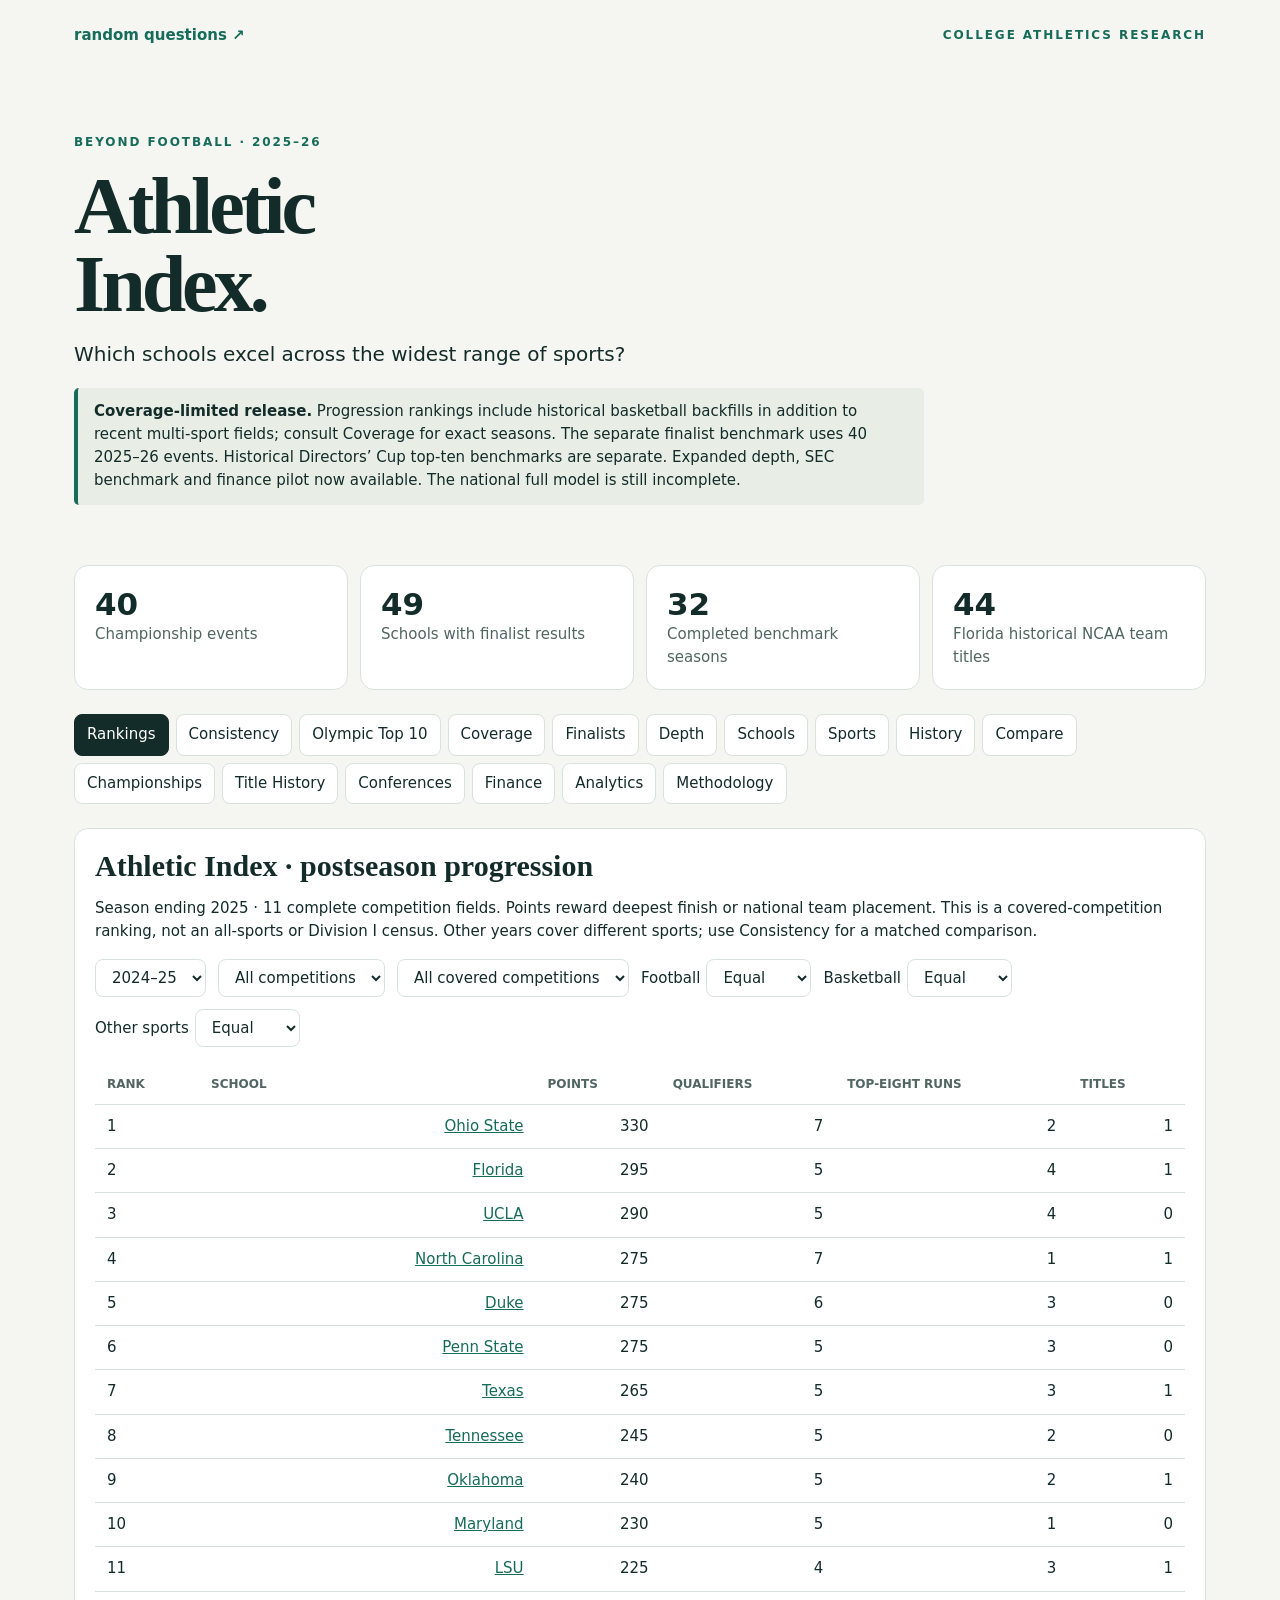
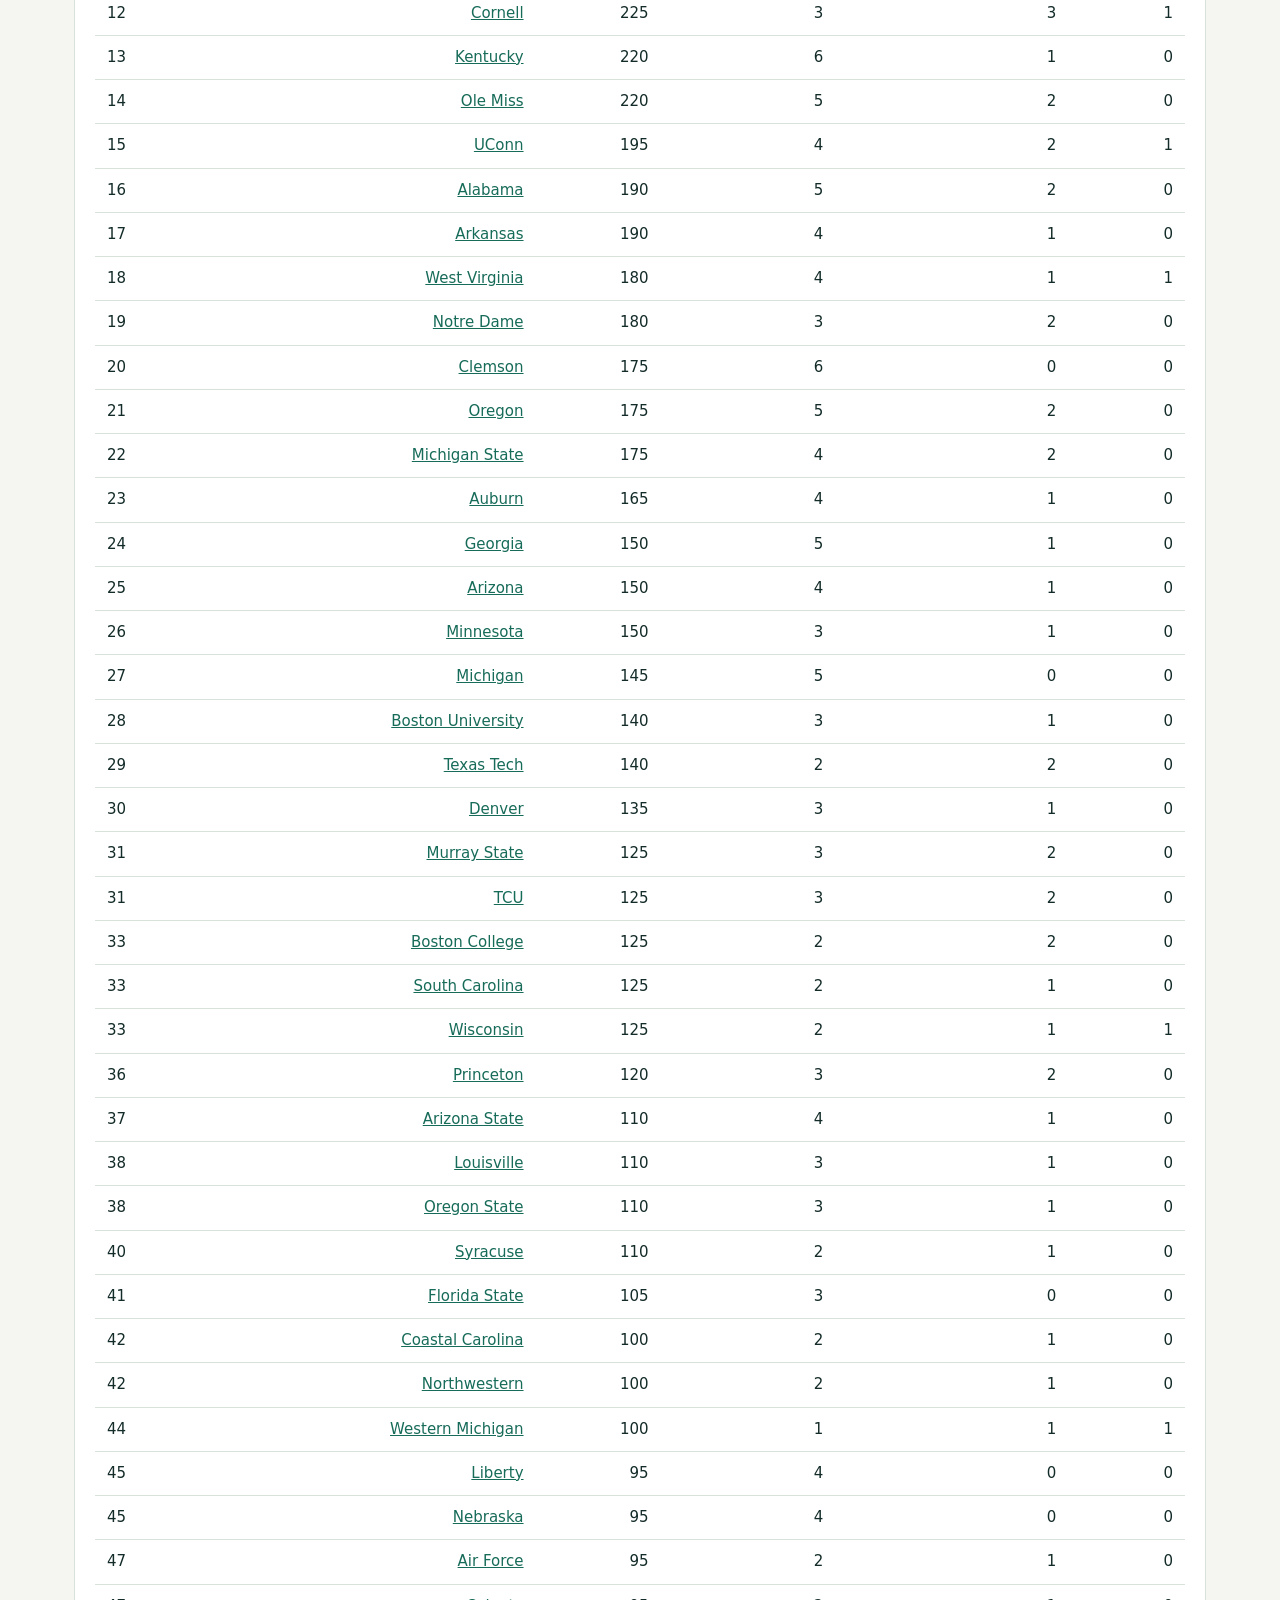
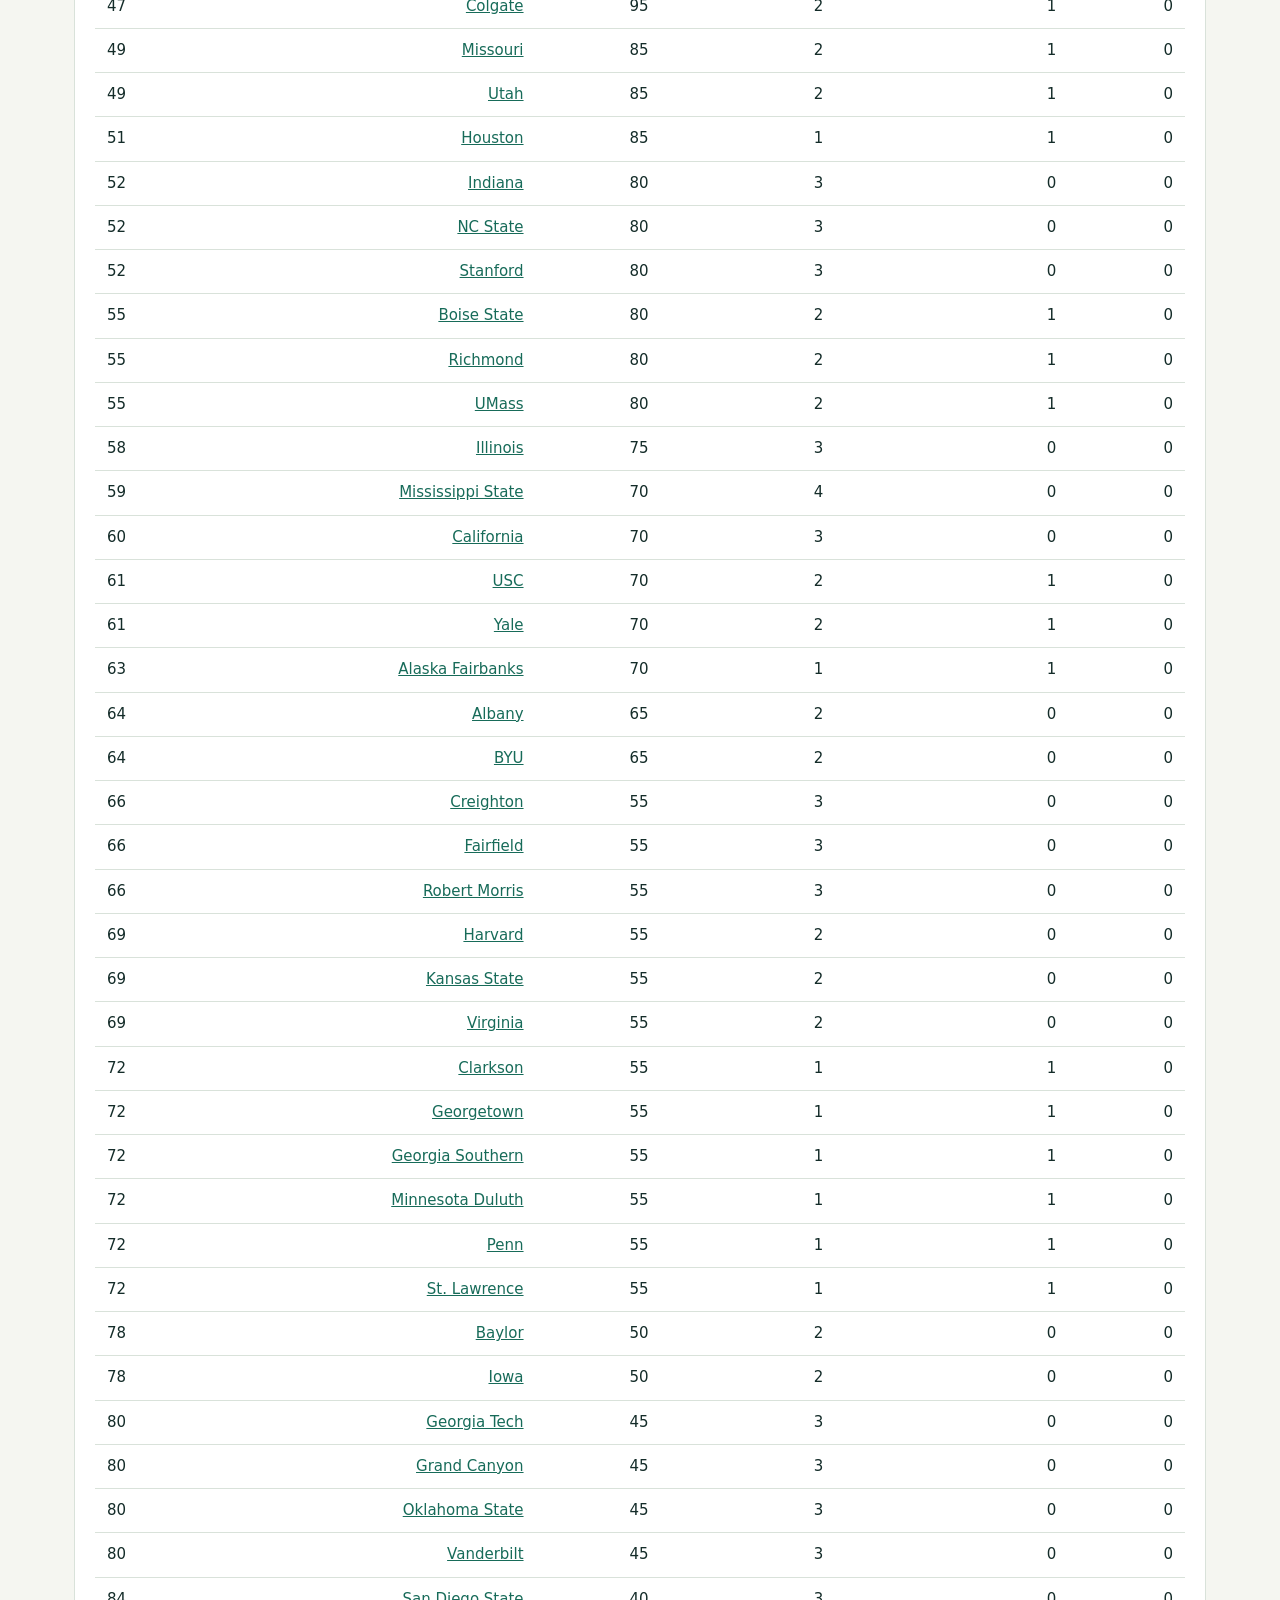
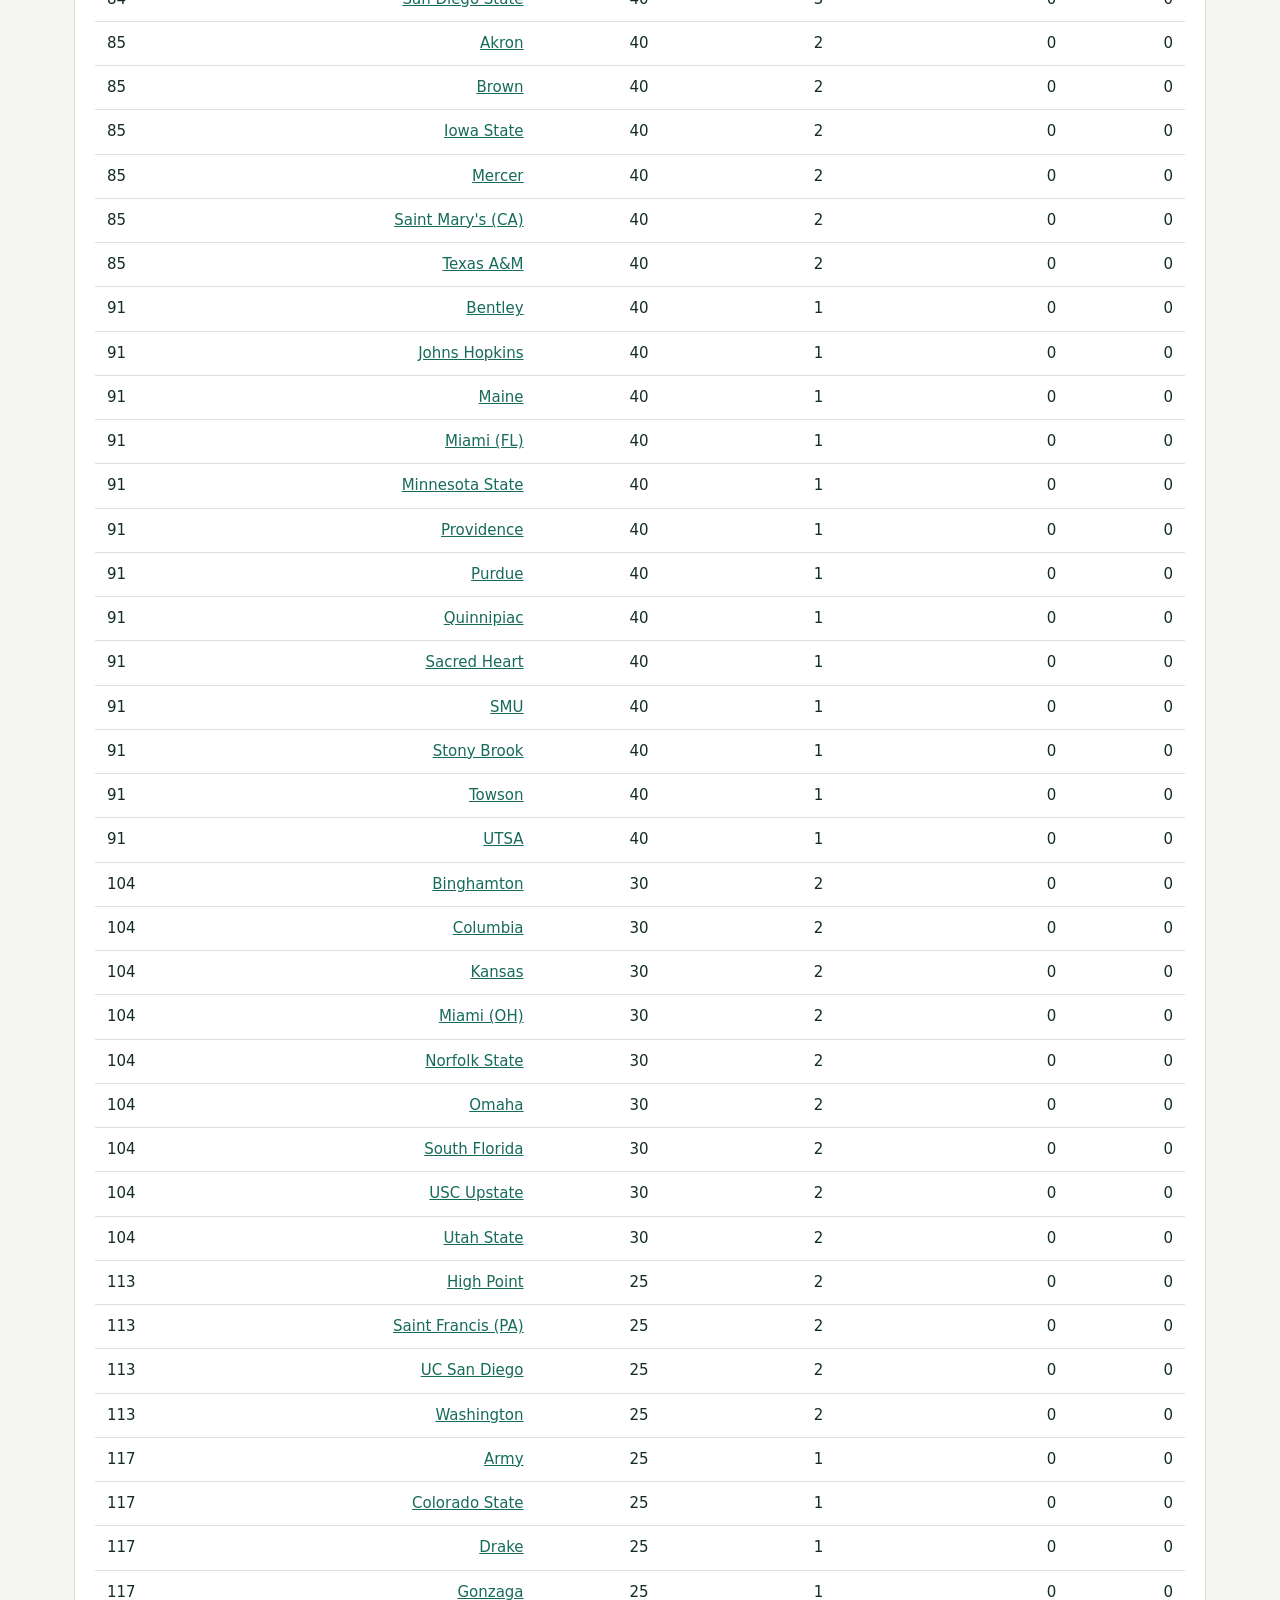
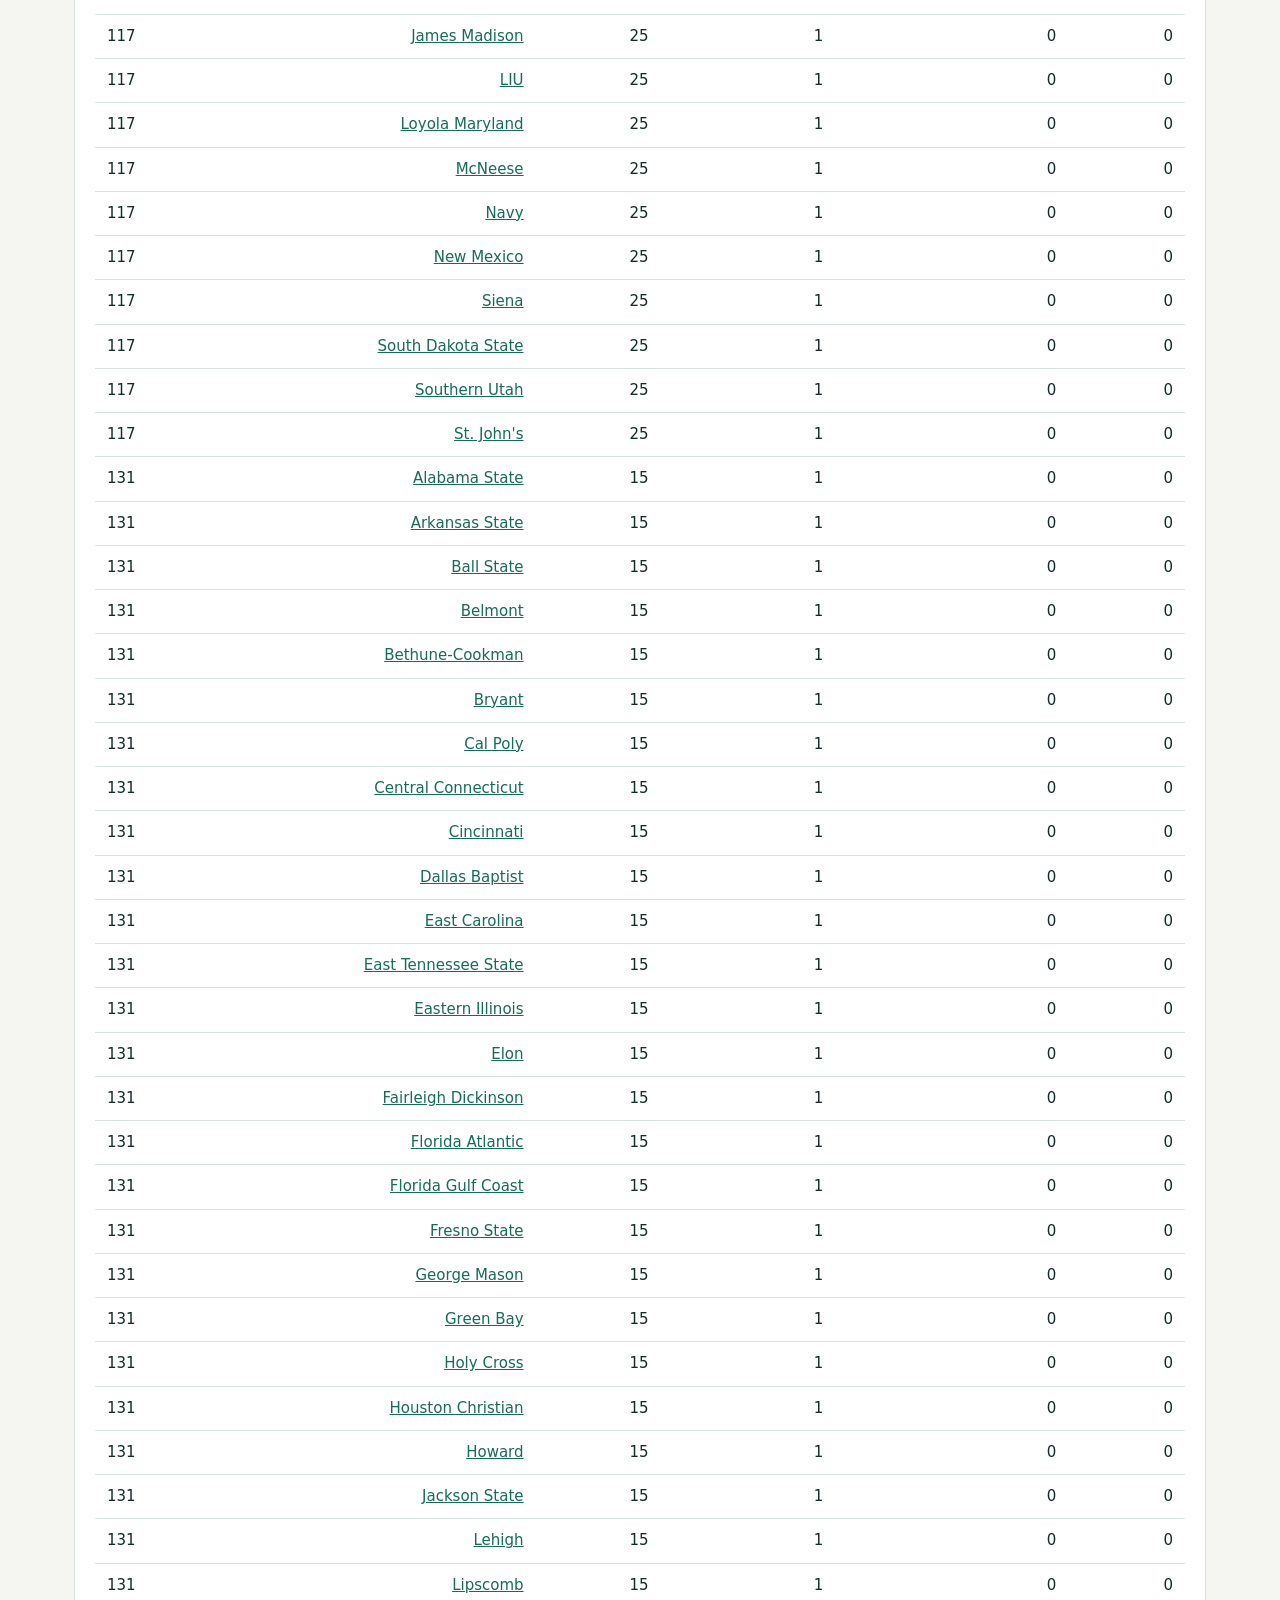
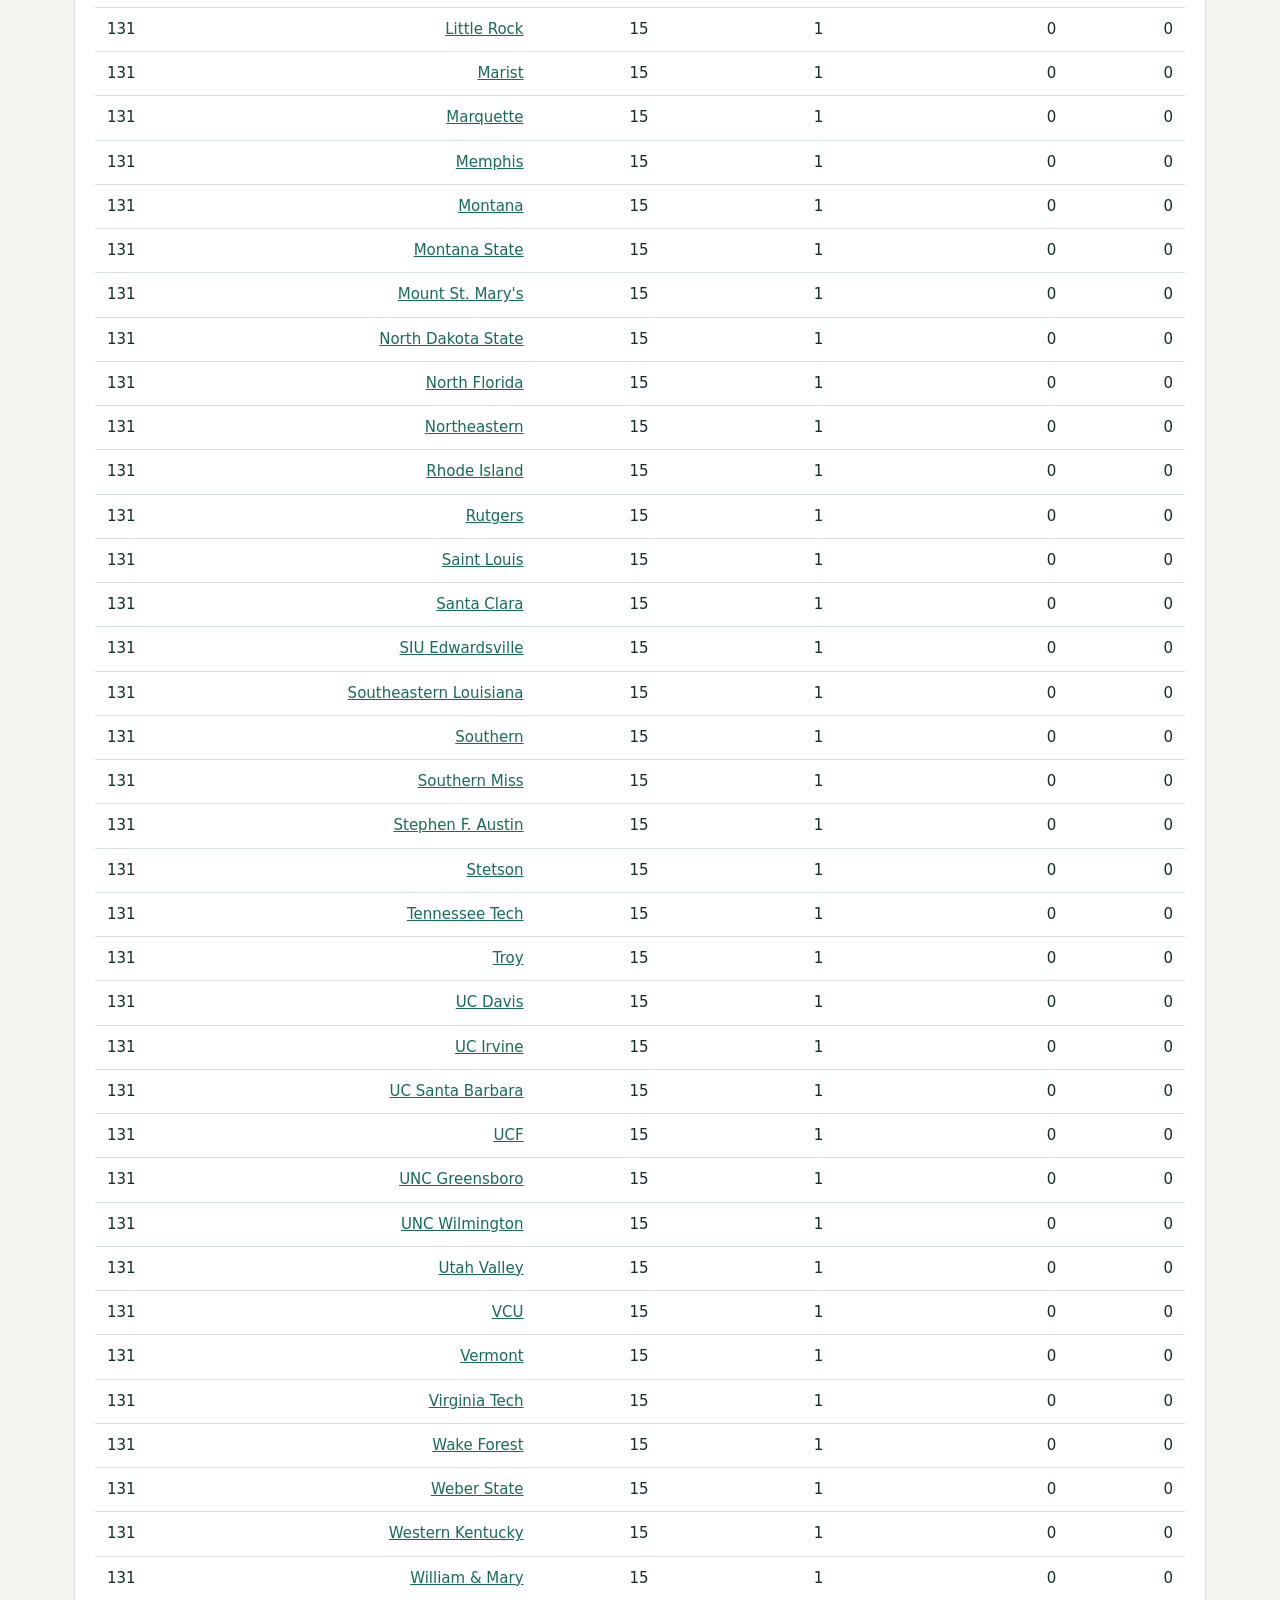
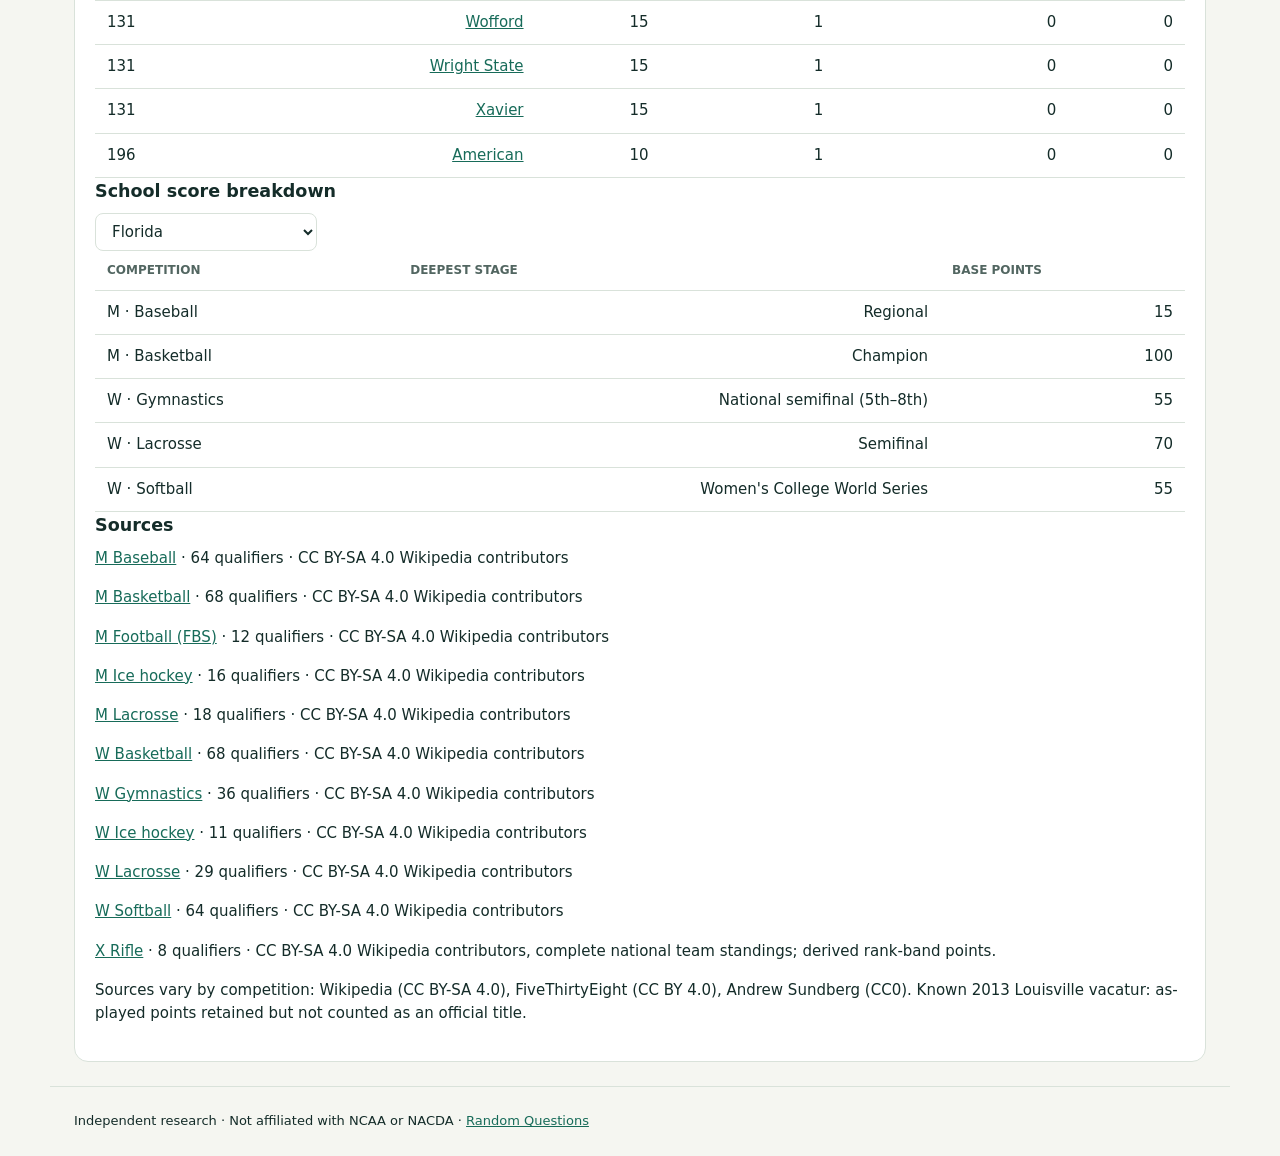
==== commit 877065eb: "Publish expanded all-sports championship history and complete rifle placements, flag reconciliation " ====
--- a/athletic-index/index.html
+++ b/athletic-index/index.html
@@ -1,9 +1,9 @@
 <!doctype html><html lang="en"><head><meta charset="utf-8"><meta name="viewport" content="width=device-width,initial-scale=1"><meta name="description" content="Explore college athletic excellence across sports."><title>Athletic Index | Random Questions</title><style>
 :root{--ink:#142c29;--muted:#526661;--accent:#176b59;--paper:#f5f6f1;--line:#d9e2da}*{box-sizing:border-box}body{margin:0;background:var(--paper);font:15px/1.55 system-ui,sans-serif;color:var(--ink)}a{color:var(--accent)}header,main,footer{max-width:1180px;margin:auto;padding:24px}header{display:flex;justify-content:space-between;align-items:center;gap:12px;font-weight:700}header a{text-decoration:none}h1{font:700 clamp(42px,7vw,80px)/.98 Georgia,serif;letter-spacing:-.05em;margin:15px 0}h2{font:700 30px Georgia,serif;margin:0 0 14px}h3{margin:0 0 8px}p{margin:8px 0 16px}.hero{padding:38px 0 24px;max-width:850px}.eyebrow{font-size:12px;letter-spacing:.16em;text-transform:uppercase;color:var(--accent);font-weight:800}.notice{background:#e8eee6;border-left:4px solid var(--accent);padding:12px 16px;border-radius:5px;margin:18px 0}.cards{display:grid;grid-template-columns:repeat(auto-fit,minmax(150px,1fr));gap:12px;margin:18px 0}.card,.panel{background:#fff;border:1px solid var(--line);border-radius:14px;padding:20px}.card strong{display:block;font-size:31px;line-height:1.2}.muted,small{color:var(--muted)}nav{display:flex;gap:7px;flex-wrap:wrap;margin:24px 0}button,select,input{font:inherit;border:1px solid var(--line);border-radius:8px;padding:8px 12px;background:white;color:var(--ink)}button{cursor:pointer}button.active{color:white;background:var(--ink);border-color:var(--ink)}button:focus-visible,a:focus-visible,select:focus-visible,input:focus-visible{outline:3px solid #c18735;outline-offset:3px}.controls{display:flex;flex-wrap:wrap;gap:12px;align-items:center;margin:12px 0 18px}.controls label{display:flex;gap:6px;align-items:center}.tablewrap{overflow:auto}table{width:100%;border-collapse:collapse;text-align:left;white-space:nowrap}td,th{padding:10px 12px;border-bottom:1px solid var(--line)}th{font-size:12px;text-transform:uppercase;color:var(--muted)}td.num{text-align:right;font-variant-numeric:tabular-nums}.bar{height:7px;background:#e8eee8;border-radius:5px;min-width:90px}.bar span{display:block;height:100%;background:var(--accent);border-radius:5px}.linkbtn{padding:0;border:0;text-decoration:underline;color:var(--accent);background:none}.columns{display:grid;grid-template-columns:repeat(auto-fit,minmax(260px,1fr));gap:12px}.section{margin:12px 0 25px}.label{font-size:12px;font-weight:700;color:var(--muted)}.status{font-size:12px;text-transform:uppercase;font-weight:800;color:#805d25}.chartline{display:flex;align-items:center;gap:6px;flex-wrap:wrap}.dot{display:grid;place-items:center;background:#e8eee8;border-radius:4px;padding:5px;font-size:11px;min-width:40px}.dot b{display:block;font-size:14px}footer{border-top:1px solid var(--line);font-size:13px}@media(max-width:600px){header,main,footer{padding:15px}.panel{padding:13px}.hero{padding-top:20px}td,th{padding:8px}h2{font-size:24px}}</style></head><body><header><a href="../">random questions ↗</a><span class="eyebrow">College athletics research</span></header><main><div class="hero"><div class="eyebrow">Beyond football · 2025–26</div><h1>Athletic<br>Index.</h1><p style="font-size:20px">Which schools excel across the widest range of sports?</p><div class="notice"><b>Coverage-limited release.</b> Progression rankings include historical basketball backfills in addition to recent multi-sport fields; consult Coverage for exact seasons. The separate finalist benchmark uses 40 2025–26 events. Historical Directors’ Cup top-ten benchmarks are separate. Expanded depth, SEC benchmark and finance pilot now available. The national full model is still incomplete.</div></div><div class="cards" id="summary"></div><nav id="nav" aria-label="Explore"></nav><div id="page" aria-live="polite"></div><noscript>JavaScript is required for this interactive research tool.</noscript></main><footer>Independent research · Not affiliated with NCAA or NACDA · <a href="../">Random Questions</a></footer><script>
-const PROGRESSION={"license":"CC BY-SA 4.0","attribution":"Mixed sources: Wikipedia CC BY-SA 4.0, FiveThirtyEight CC BY 4.0, Andrew Sundberg CC0. See per-event source, license and attribution. Basketball scoring uses as-played finishes, with known vacated titles flagged.","events":[{"season":2000,"gender":"W","sport":"Basketball","fieldSize":64,"source":"https://github.com/fivethirtyeight/data/blob/master/ncaa-womens-basketball-tournament/ncaa-womens-basketball-tournament-history.csv","license":"CC BY 4.0","attribution":"FiveThirtyEight, NCAA women's basketball tournament history; normalized names and derived scores; 2018 South Dakota State corrected using university game report.","coverage":"complete tournament field","results":[{"school":"Alcorn State","stage":"Round of 64","points":15},{"school":"Arizona","stage":"Round of 32","points":25},{"school":"Auburn","stage":"Round of 32","points":25},{"school":"Boston College","stage":"Round of 32","points":25},{"school":"BYU","stage":"Round of 64","points":15},{"school":"Campbell","stage":"Round of 64","points":15},{"school":"Clemson","stage":"Round of 32","points":25},{"school":"Dartmouth","stage":"Round of 64","points":15},{"school":"Drake","stage":"Round of 64","points":15},{"school":"Duke","stage":"Sweet Sixteen","points":40},{"school":"Furman","stage":"Round of 64","points":15},{"school":"George Washington","stage":"Round of 32","points":25},{"school":"Georgia","stage":"Elite Eight","points":55},{"school":"Green Bay","stage":"Round of 64","points":15},{"school":"Hampton","stage":"Round of 64","points":15},{"school":"Holy Cross","stage":"Round of 64","points":15},{"school":"Illinois","stage":"Round of 32","points":25},{"school":"Iowa State","stage":"Sweet Sixteen","points":40},{"school":"Kansas","stage":"Round of 64","points":15},{"school":"Kent State","stage":"Round of 64","points":15},{"school":"Liberty","stage":"Round of 64","points":15},{"school":"Louisiana Tech","stage":"Elite Eight","points":55},{"school":"LSU","stage":"Elite Eight","points":55},{"school":"Maine","stage":"Round of 64","points":15},{"school":"Marquette","stage":"Round of 64","points":15},{"school":"Michigan","stage":"Round of 64","points":15},{"school":"Mississippi State","stage":"Round of 32","points":25},{"school":"Missouri State","stage":"Round of 64","points":15},{"school":"Montana","stage":"Round of 64","points":15},{"school":"NC State","stage":"Round of 64","points":15},{"school":"Nebraska","stage":"Round of 64","points":15},{"school":"North Carolina","stage":"Sweet Sixteen","points":40},{"school":"Notre Dame","stage":"Sweet Sixteen","points":40},{"school":"Oklahoma","stage":"Sweet Sixteen","points":40},{"school":"Old Dominion","stage":"Sweet Sixteen","points":40},{"school":"Oregon","stage":"Round of 64","points":15},{"school":"Penn State","stage":"Final Four","points":70},{"school":"Pepperdine","stage":"Round of 64","points":15},{"school":"Purdue","stage":"Round of 32","points":25},{"school":"Rice","stage":"Round of 32","points":25},{"school":"Rutgers","stage":"Final Four","points":70},{"school":"Saint Francis (PA)","stage":"Round of 64","points":15},{"school":"Saint Joseph's","stage":"Round of 32","points":25},{"school":"Saint Peter's","stage":"Round of 64","points":15},{"school":"San Diego","stage":"Round of 64","points":15},{"school":"Stephen F. Austin","stage":"Round of 32","points":25},{"school":"SMU","stage":"Round of 32","points":25},{"school":"Stanford","stage":"Round of 32","points":25},{"school":"Tennessee","stage":"Runner-up","points":85},{"school":"Tennessee Tech","stage":"Round of 64","points":15},{"school":"Texas","stage":"Round of 64","points":15},{"school":"Texas Tech","stage":"Elite Eight","points":55},{"school":"Tulane","stage":"Round of 32","points":25},{"school":"UAB","stage":"Sweet Sixteen","points":40},{"school":"UC Santa Barbara","stage":"Round of 64","points":15},{"school":"UCLA","stage":"Round of 64","points":15},{"school":"UConn","stage":"Champion","points":100},{"school":"Utah","stage":"Round of 64","points":15},{"school":"Vanderbilt","stage":"Round of 32","points":25},{"school":"Vermont","stage":"Round of 64","points":15},{"school":"Virginia","stage":"Sweet Sixteen","points":40},{"school":"Western Kentucky","stage":"Round of 32","points":25},{"school":"Xavier","stage":"Round of 64","points":15},{"school":"Youngstown State","stage":"Round of 64","points":15}]},{"season":2001,"gender":"W","sport":"Basketball","fieldSize":64,"source":"https://github.com/fivethirtyeight/data/blob/master/ncaa-womens-basketball-tournament/ncaa-womens-basketball-tournament-history.csv","license":"CC BY 4.0","attribution":"FiveThirtyEight, NCAA women's basketball tournament history; normalized names and derived scores; 2018 South Dakota State corrected using university game report.","coverage":"complete tournament field","results":[{"school":"Alcorn State","stage":"Round of 64","points":15},{"school":"Arizona State","stage":"Round of 64","points":15},{"school":"Arkansas","stage":"Round of 32","points":25},{"school":"Austin Peay","stage":"Round of 64","points":15},{"school":"Baylor","stage":"Round of 64","points":15},{"school":"Chattanooga","stage":"Round of 64","points":15},{"school":"Clemson","stage":"Round of 32","points":25},{"school":"Colorado","stage":"Round of 32","points":25},{"school":"Colorado State","stage":"Round of 32","points":25},{"school":"Delaware","stage":"Round of 64","points":15},{"school":"Denver","stage":"Round of 64","points":15},{"school":"Drake","stage":"Round of 64","points":15},{"school":"Duke","stage":"Sweet Sixteen","points":40},{"school":"Fairfield","stage":"Round of 64","points":15},{"school":"Florida","stage":"Round of 32","points":25},{"school":"Florida State","stage":"Round of 32","points":25},{"school":"George Washington","stage":"Round of 64","points":15},{"school":"Georgia","stage":"Round of 32","points":25},{"school":"Georgia State","stage":"Round of 64","points":15},{"school":"Holy Cross","stage":"Round of 64","points":15},{"school":"Howard","stage":"Round of 64","points":15},{"school":"Idaho State","stage":"Round of 64","points":15},{"school":"Iowa","stage":"Round of 32","points":25},{"school":"Iowa State","stage":"Sweet Sixteen","points":40},{"school":"Liberty","stage":"Round of 64","points":15},{"school":"LIU","stage":"Round of 64","points":15},{"school":"Louisiana Tech","stage":"Elite Eight","points":55},{"school":"Louisville","stage":"Round of 64","points":15},{"school":"LSU","stage":"Round of 32","points":25},{"school":"Maryland","stage":"Round of 64","points":15},{"school":"Michigan","stage":"Round of 32","points":25},{"school":"Milwaukee","stage":"Round of 64","points":15},{"school":"Missouri","stage":"Sweet Sixteen","points":40},{"school":"Missouri State","stage":"Final Four","points":70},{"school":"NC State","stage":"Sweet Sixteen","points":40},{"school":"Notre Dame","stage":"Champion","points":100},{"school":"Oklahoma","stage":"Sweet Sixteen","points":40},{"school":"Old Dominion","stage":"Round of 64","points":15},{"school":"Oral Roberts","stage":"Round of 64","points":15},{"school":"Oregon","stage":"Round of 64","points":15},{"school":"Penn","stage":"Round of 64","points":15},{"school":"Penn State","stage":"Round of 64","points":15},{"school":"Purdue","stage":"Runner-up","points":85},{"school":"Rutgers","stage":"Round of 32","points":25},{"school":"Stephen F. Austin","stage":"Round of 64","points":15},{"school":"Siena","stage":"Round of 64","points":15},{"school":"Saint Mary's (CA)","stage":"Round of 32","points":25},{"school":"Stanford","stage":"Round of 32","points":25},{"school":"TCU","stage":"Round of 32","points":25},{"school":"Tennessee","stage":"Sweet Sixteen","points":40},{"school":"Texas","stage":"Round of 64","points":15},{"school":"Texas Tech","stage":"Sweet Sixteen","points":40},{"school":"Toledo","stage":"Round of 64","points":15},{"school":"Tulane","stage":"Round of 64","points":15},{"school":"UC Santa Barbara","stage":"Round of 64","points":15},{"school":"UConn","stage":"Final Four","points":70},{"school":"Utah","stage":"Sweet Sixteen","points":40},{"school":"Vanderbilt","stage":"Elite Eight","points":55},{"school":"Villanova","stage":"Round of 32","points":25},{"school":"Virginia","stage":"Round of 64","points":15},{"school":"Virginia Tech","stage":"Round of 32","points":25},{"school":"Washington","stage":"Elite Eight","points":55},{"school":"Wisconsin","stage":"Round of 64","points":15},{"school":"Xavier","stage":"Elite Eight","points":55}]},{"season":2002,"gender":"W","sport":"Basketball","fieldSize":64,"source":"https://github.com/fivethirtyeight/data/blob/master/ncaa-womens-basketball-tournament/ncaa-womens-basketball-tournament-history.csv","license":"CC BY 4.0","attribution":"FiveThirtyEight, NCAA women's basketball tournament history; normalized names and derived scores; 2018 South Dakota State corrected using university game report.","coverage":"complete tournament field","results":[{"school":"Arizona State","stage":"Round of 32","points":25},{"school":"Arkansas","stage":"Round of 32","points":25},{"school":"Austin Peay","stage":"Round of 64","points":15},{"school":"Baylor","stage":"Round of 32","points":25},{"school":"Boston College","stage":"Round of 64","points":15},{"school":"Bucknell","stage":"Round of 64","points":15},{"school":"BYU","stage":"Sweet Sixteen","points":40},{"school":"Chattanooga","stage":"Round of 64","points":15},{"school":"Cincinnati","stage":"Round of 32","points":25},{"school":"Clemson","stage":"Round of 64","points":15},{"school":"Colorado","stage":"Elite Eight","points":55},{"school":"Colorado State","stage":"Round of 64","points":15},{"school":"Creighton","stage":"Round of 64","points":15},{"school":"Drake","stage":"Sweet Sixteen","points":40},{"school":"Duke","stage":"Final Four","points":70},{"school":"FIU","stage":"Round of 32","points":25},{"school":"Florida","stage":"Round of 64","points":15},{"school":"Georgia","stage":"Round of 64","points":15},{"school":"Georgia State","stage":"Round of 64","points":15},{"school":"Green Bay","stage":"Round of 64","points":15},{"school":"Hartford","stage":"Round of 64","points":15},{"school":"Harvard","stage":"Round of 64","points":15},{"school":"Indiana","stage":"Round of 64","points":15},{"school":"Iowa","stage":"Round of 32","points":25},{"school":"Iowa State","stage":"Round of 32","points":25},{"school":"Kansas State","stage":"Sweet Sixteen","points":40},{"school":"Kent State","stage":"Round of 64","points":15},{"school":"Liberty","stage":"Round of 64","points":15},{"school":"Louisiana Tech","stage":"Round of 64","points":15},{"school":"LSU","stage":"Round of 32","points":25},{"school":"Minnesota","stage":"Round of 32","points":25},{"school":"Mississippi State","stage":"Round of 32","points":25},{"school":"New Mexico","stage":"Round of 64","points":15},{"school":"Norfolk State","stage":"Round of 64","points":15},{"school":"North Carolina","stage":"Sweet Sixteen","points":40},{"school":"Notre Dame","stage":"Round of 32","points":25},{"school":"Oakland","stage":"Round of 64","points":15},{"school":"Oklahoma","stage":"Runner-up","points":85},{"school":"Old Dominion","stage":"Elite Eight","points":55},{"school":"Penn State","stage":"Sweet Sixteen","points":40},{"school":"Pepperdine","stage":"Round of 64","points":15},{"school":"Purdue","stage":"Round of 32","points":25},{"school":"Saint Francis (PA)","stage":"Round of 64","points":15},{"school":"Saint Peter's","stage":"Round of 64","points":15},{"school":"Santa Clara","stage":"Round of 64","points":15},{"school":"Stephen F. Austin","stage":"Round of 64","points":15},{"school":"South Carolina","stage":"Elite Eight","points":55},{"school":"Southern","stage":"Round of 64","points":15},{"school":"Stanford","stage":"Sweet Sixteen","points":40},{"school":"Syracuse","stage":"Round of 64","points":15},{"school":"TCU","stage":"Round of 32","points":25},{"school":"Temple","stage":"Round of 64","points":15},{"school":"Tennessee","stage":"Final Four","points":70},{"school":"Texas","stage":"Sweet Sixteen","points":40},{"school":"Texas Tech","stage":"Sweet Sixteen","points":40},{"school":"Tulane","stage":"Round of 32","points":25},{"school":"UC Santa Barbara","stage":"Round of 32","points":25},{"school":"UConn","stage":"Champion","points":100},{"school":"UNLV","stage":"Round of 64","points":15},{"school":"Vanderbilt","stage":"Elite Eight","points":55},{"school":"Villanova","stage":"Round of 32","points":25},{"school":"Virginia","stage":"Round of 64","points":15},{"school":"Weber State","stage":"Round of 64","points":15},{"school":"Wisconsin","stage":"Round of 64","points":15}]},{"season":2003,"gender":"W","sport":"Basketball","fieldSize":64,"source":"https://github.com/fivethirtyeight/data/blob/master/ncaa-womens-basketball-tournament/ncaa-womens-basketball-tournament-history.csv","license":"CC BY 4.0","attribution":"FiveThirtyEight, NCAA women's basketball tournament history; normalized names and derived scores; 2018 South Dakota State corrected using university game report.","coverage":"complete tournament field","results":[{"school":"Alabama State","stage":"Round of 64","points":15},{"school":"Arizona","stage":"Round of 64","points":15},{"school":"Arkansas","stage":"Round of 32","points":25},{"school":"Austin Peay","stage":"Round of 64","points":15},{"school":"Boston College","stage":"Sweet Sixteen","points":40},{"school":"Boston University","stage":"Round of 64","points":15},{"school":"BYU","stage":"Round of 64","points":15},{"school":"Charlotte","stage":"Round of 64","points":15},{"school":"Chattanooga","stage":"Round of 64","points":15},{"school":"Cincinnati","stage":"Round of 64","points":15},{"school":"Colorado","stage":"Sweet Sixteen","points":40},{"school":"DePaul","stage":"Round of 64","points":15},{"school":"Duke","stage":"Final Four","points":70},{"school":"George Washington","stage":"Round of 32","points":25},{"school":"Georgia","stage":"Sweet Sixteen","points":40},{"school":"Georgia State","stage":"Round of 64","points":15},{"school":"Georgia Tech","stage":"Round of 64","points":15},{"school":"Green Bay","stage":"Round of 32","points":25},{"school":"Hampton","stage":"Round of 64","points":15},{"school":"Harvard","stage":"Round of 64","points":15},{"school":"Holy Cross","stage":"Round of 64","points":15},{"school":"Illinois","stage":"Round of 64","points":15},{"school":"Kansas State","stage":"Round of 32","points":25},{"school":"Liberty","stage":"Round of 64","points":15},{"school":"Louisiana Tech","stage":"Sweet Sixteen","points":40},{"school":"LSU","stage":"Elite Eight","points":55},{"school":"Manhattan","stage":"Round of 64","points":15},{"school":"Miami (FL)","stage":"Round of 64","points":15},{"school":"Michigan State","stage":"Round of 64","points":15},{"school":"Minnesota","stage":"Sweet Sixteen","points":40},{"school":"Mississippi State","stage":"Round of 32","points":25},{"school":"Missouri State","stage":"Round of 64","points":15},{"school":"New Mexico","stage":"Sweet Sixteen","points":40},{"school":"North Carolina","stage":"Round of 32","points":25},{"school":"Notre Dame","stage":"Sweet Sixteen","points":40},{"school":"Ohio State","stage":"Round of 32","points":25},{"school":"Oklahoma","stage":"Round of 64","points":15},{"school":"Old Dominion","stage":"Round of 64","points":15},{"school":"Penn State","stage":"Sweet Sixteen","points":40},{"school":"Pepperdine","stage":"Round of 64","points":15},{"school":"Purdue","stage":"Elite Eight","points":55},{"school":"Rutgers","stage":"Round of 32","points":25},{"school":"Saint Francis (PA)","stage":"Round of 64","points":15},{"school":"South Carolina","stage":"Round of 32","points":25},{"school":"Stanford","stage":"Round of 32","points":25},{"school":"TCU","stage":"Round of 32","points":25},{"school":"Tennessee","stage":"Runner-up","points":85},{"school":"Texas","stage":"Final Four","points":70},{"school":"Texas State","stage":"Round of 64","points":15},{"school":"Texas Tech","stage":"Elite Eight","points":55},{"school":"Tulane","stage":"Round of 64","points":15},{"school":"UC Santa Barbara","stage":"Round of 32","points":25},{"school":"UConn","stage":"Champion","points":100},{"school":"Utah","stage":"Round of 32","points":25},{"school":"Valparaiso","stage":"Round of 64","points":15},{"school":"Vanderbilt","stage":"Round of 32","points":25},{"school":"Villanova","stage":"Elite Eight","points":55},{"school":"Virginia","stage":"Round of 32","points":25},{"school":"Virginia Tech","stage":"Round of 32","points":25},{"school":"Washington","stage":"Round of 64","points":15},{"school":"Weber State","stage":"Round of 64","points":15},{"school":"Western Kentucky","stage":"Round of 64","points":15},{"school":"Western Michigan","stage":"Round of 64","points":15},{"school":"Xavier","stage":"Round of 64","points":15}]},{"season":2004,"gender":"W","sport":"Basketball","fieldSize":64,"source":"https://github.com/fivethirtyeight/data/blob/master/ncaa-womens-basketball-tournament/ncaa-womens-basketball-tournament-history.csv","license":"CC BY 4.0","attribution":"FiveThirtyEight, NCAA women's basketball tournament history; normalized names and derived scores; 2018 South Dakota State corrected using university game report.","coverage":"complete tournament field","results":[{"school":"Arizona","stage":"Round of 64","points":15},{"school":"Auburn","stage":"Round of 32","points":25},{"school":"Austin Peay","stage":"Round of 64","points":15},{"school":"Baylor","stage":"Sweet Sixteen","points":40},{"school":"Boston College","stage":"Sweet Sixteen","points":40},{"school":"Chattanooga","stage":"Round of 32","points":25},{"school":"Colgate","stage":"Round of 64","points":15},{"school":"Colorado","stage":"Round of 64","points":15},{"school":"DePaul","stage":"Round of 32","points":25},{"school":"Duke","stage":"Elite Eight","points":55},{"school":"Eastern Michigan","stage":"Round of 64","points":15},{"school":"Florida","stage":"Round of 32","points":25},{"school":"George Washington","stage":"Round of 64","points":15},{"school":"Georgia","stage":"Elite Eight","points":55},{"school":"Green Bay","stage":"Round of 64","points":15},{"school":"Hampton","stage":"Round of 64","points":15},{"school":"Houston","stage":"Round of 32","points":25},{"school":"Iowa","stage":"Round of 64","points":15},{"school":"Kansas State","stage":"Round of 32","points":25},{"school":"Liberty","stage":"Round of 64","points":15},{"school":"Lipscomb","stage":"Round of 64","points":15},{"school":"Louisiana Tech","stage":"Sweet Sixteen","points":40},{"school":"Loyola Marymount","stage":"Round of 64","points":15},{"school":"LSU","stage":"Final Four","points":70},{"school":"Maine","stage":"Round of 64","points":15},{"school":"Marist","stage":"Round of 64","points":15},{"school":"Marquette","stage":"Round of 32","points":25},{"school":"Maryland","stage":"Round of 32","points":25},{"school":"Miami (FL)","stage":"Round of 64","points":15},{"school":"Michigan State","stage":"Round of 32","points":25},{"school":"Middle Tennessee","stage":"Round of 32","points":25},{"school":"Minnesota","stage":"Final Four","points":70},{"school":"Missouri","stage":"Round of 64","points":15},{"school":"Missouri State","stage":"Round of 64","points":15},{"school":"Montana","stage":"Round of 64","points":15},{"school":"NC State","stage":"Round of 64","points":15},{"school":"New Mexico","stage":"Round of 64","points":15},{"school":"North Carolina","stage":"Round of 64","points":15},{"school":"Northwestern State","stage":"Round of 64","points":15},{"school":"Notre Dame","stage":"Sweet Sixteen","points":40},{"school":"Ohio State","stage":"Round of 32","points":25},{"school":"Oklahoma","stage":"Round of 32","points":25},{"school":"Old Dominion","stage":"Round of 64","points":15},{"school":"Ole Miss","stage":"Round of 64","points":15},{"school":"Penn","stage":"Round of 64","points":15},{"school":"Penn State","stage":"Elite Eight","points":55},{"school":"Purdue","stage":"Sweet Sixteen","points":40},{"school":"Rutgers","stage":"Round of 64","points":15},{"school":"Saint Francis (PA)","stage":"Round of 64","points":15},{"school":"Southern","stage":"Round of 64","points":15},{"school":"Stanford","stage":"Elite Eight","points":55},{"school":"TCU","stage":"Round of 32","points":25},{"school":"Temple","stage":"Round of 64","points":15},{"school":"Tennessee","stage":"Runner-up","points":85},{"school":"Texas","stage":"Sweet Sixteen","points":40},{"school":"Texas Tech","stage":"Round of 32","points":25},{"school":"UC Santa Barbara","stage":"Sweet Sixteen","points":40},{"school":"UCLA","stage":"Round of 64","points":15},{"school":"UConn","stage":"Champion","points":100},{"school":"Valparaiso","stage":"Round of 64","points":15},{"school":"Vanderbilt","stage":"Sweet Sixteen","points":40},{"school":"Villanova","stage":"Round of 32","points":25},{"school":"Virginia Tech","stage":"Round of 32","points":25},{"school":"West Virginia","stage":"Round of 64","points":15}]},{"season":2005,"gender":"W","sport":"Basketball","fieldSize":64,"source":"https://github.com/fivethirtyeight/data/blob/master/ncaa-womens-basketball-tournament/ncaa-womens-basketball-tournament-history.csv","license":"CC BY 4.0","attribution":"FiveThirtyEight, NCAA women's basketball tournament history; normalized names and derived scores; 2018 South Dakota State corrected using university game report.","coverage":"complete tournament field","results":[{"school":"Alcorn State","stage":"Round of 64","points":15},{"school":"Arizona","stage":"Round of 32","points":25},{"school":"Arizona State","stage":"Sweet Sixteen","points":40},{"school":"Baylor","stage":"Champion","points":100},{"school":"Boston College","stage":"Round of 32","points":25},{"school":"Bowling Green","stage":"Round of 64","points":15},{"school":"Canisius","stage":"Round of 64","points":15},{"school":"Coppin State","stage":"Round of 64","points":15},{"school":"Dartmouth","stage":"Round of 64","points":15},{"school":"DePaul","stage":"Round of 32","points":25},{"school":"Duke","stage":"Elite Eight","points":55},{"school":"Eastern Kentucky","stage":"Round of 64","points":15},{"school":"Florida State","stage":"Round of 32","points":25},{"school":"George Washington","stage":"Round of 32","points":25},{"school":"Georgia","stage":"Sweet Sixteen","points":40},{"school":"Green Bay","stage":"Round of 64","points":15},{"school":"Hartford","stage":"Round of 64","points":15},{"school":"Holy Cross","stage":"Round of 64","points":15},{"school":"Houston","stage":"Round of 64","points":15},{"school":"Illinois State","stage":"Round of 64","points":15},{"school":"Iowa State","stage":"Round of 64","points":15},{"school":"Kansas State","stage":"Round of 32","points":25},{"school":"Liberty","stage":"Sweet Sixteen","points":40},{"school":"Louisiana Tech","stage":"Round of 64","points":15},{"school":"Louisville","stage":"Round of 64","points":15},{"school":"LSU","stage":"Final Four","points":70},{"school":"Maryland","stage":"Round of 32","points":25},{"school":"Michigan State","stage":"Runner-up","points":85},{"school":"Middle Tennessee","stage":"Round of 32","points":25},{"school":"Minnesota","stage":"Sweet Sixteen","points":40},{"school":"Montana","stage":"Round of 64","points":15},{"school":"NC State","stage":"Round of 64","points":15},{"school":"New Mexico","stage":"Round of 64","points":15},{"school":"North Carolina","stage":"Elite Eight","points":55},{"school":"Notre Dame","stage":"Round of 32","points":25},{"school":"Ohio State","stage":"Sweet Sixteen","points":40},{"school":"Oklahoma","stage":"Round of 64","points":15},{"school":"Old Dominion","stage":"Round of 64","points":15},{"school":"Ole Miss","stage":"Round of 64","points":15},{"school":"Oral Roberts","stage":"Round of 64","points":15},{"school":"Oregon","stage":"Round of 32","points":25},{"school":"Penn State","stage":"Round of 64","points":15},{"school":"Purdue","stage":"Round of 32","points":25},{"school":"Rice","stage":"Round of 64","points":15},{"school":"Richmond","stage":"Round of 64","points":15},{"school":"Rutgers","stage":"Elite Eight","points":55},{"school":"Saint Francis (PA)","stage":"Round of 64","points":15},{"school":"Santa Clara","stage":"Round of 64","points":15},{"school":"USC","stage":"Round of 32","points":25},{"school":"Stanford","stage":"Elite Eight","points":55},{"school":"Stetson","stage":"Round of 64","points":15},{"school":"TCU","stage":"Round of 64","points":15},{"school":"Temple","stage":"Round of 32","points":25},{"school":"Tennessee","stage":"Final Four","points":70},{"school":"Texas","stage":"Round of 32","points":25},{"school":"Texas Tech","stage":"Sweet Sixteen","points":40},{"school":"UC Santa Barbara","stage":"Round of 64","points":15},{"school":"UConn","stage":"Sweet Sixteen","points":40},{"school":"UT Arlington","stage":"Round of 64","points":15},{"school":"Utah","stage":"Round of 32","points":25},{"school":"Vanderbilt","stage":"Sweet Sixteen","points":40},{"school":"Virginia","stage":"Round of 32","points":25},{"school":"Virginia Tech","stage":"Round of 64","points":15},{"school":"Western Carolina","stage":"Round of 64","points":15}]},{"season":2006,"gender":"W","sport":"Basketball","fieldSize":64,"source":"https://github.com/fivethirtyeight/data/blob/master/ncaa-womens-basketball-tournament/ncaa-womens-basketball-tournament-history.csv","license":"CC BY 4.0","attribution":"FiveThirtyEight, NCAA women's basketball tournament history; normalized names and derived scores; 2018 South Dakota State corrected using university game report.","coverage":"complete tournament field","results":[{"school":"Arizona State","stage":"Round of 32","points":25},{"school":"Army","stage":"Round of 64","points":15},{"school":"Baylor","stage":"Sweet Sixteen","points":40},{"school":"Boston College","stage":"Sweet Sixteen","points":40},{"school":"Bowling Green","stage":"Round of 64","points":15},{"school":"BYU","stage":"Round of 32","points":25},{"school":"California","stage":"Round of 64","points":15},{"school":"Chattanooga","stage":"Round of 64","points":15},{"school":"Coppin State","stage":"Round of 64","points":15},{"school":"Dartmouth","stage":"Round of 64","points":15},{"school":"DePaul","stage":"Sweet Sixteen","points":40},{"school":"Duke","stage":"Runner-up","points":85},{"school":"Florida Atlantic","stage":"Round of 64","points":15},{"school":"Florida","stage":"Round of 64","points":15},{"school":"Florida State","stage":"Round of 32","points":25},{"school":"George Washington","stage":"Round of 32","points":25},{"school":"Georgia","stage":"Sweet Sixteen","points":40},{"school":"Hartford","stage":"Round of 32","points":25},{"school":"Iowa","stage":"Round of 64","points":15},{"school":"Kentucky","stage":"Round of 32","points":25},{"school":"Liberty","stage":"Round of 64","points":15},{"school":"Louisiana Tech","stage":"Round of 64","points":15},{"school":"Louisville","stage":"Round of 64","points":15},{"school":"LSU","stage":"Final Four","points":70},{"school":"Marist","stage":"Round of 64","points":15},{"school":"Maryland","stage":"Champion","points":100},{"school":"Michigan State","stage":"Sweet Sixteen","points":40},{"school":"Middle Tennessee","stage":"Round of 64","points":15},{"school":"Milwaukee","stage":"Round of 64","points":15},{"school":"Minnesota","stage":"Round of 64","points":15},{"school":"Missouri","stage":"Round of 64","points":15},{"school":"Missouri State","stage":"Round of 64","points":15},{"school":"NC State","stage":"Round of 64","points":15},{"school":"New Mexico","stage":"Round of 32","points":25},{"school":"North Carolina","stage":"Final Four","points":70},{"school":"Northern Arizona","stage":"Round of 64","points":15},{"school":"Notre Dame","stage":"Round of 64","points":15},{"school":"Oakland","stage":"Round of 64","points":15},{"school":"Ohio State","stage":"Round of 32","points":25},{"school":"Oklahoma","stage":"Sweet Sixteen","points":40},{"school":"Old Dominion","stage":"Round of 64","points":15},{"school":"Pepperdine","stage":"Round of 64","points":15},{"school":"Purdue","stage":"Sweet Sixteen","points":40},{"school":"Rutgers","stage":"Sweet Sixteen","points":40},{"school":"Sacred Heart","stage":"Round of 64","points":15},{"school":"Stephen F. Austin","stage":"Round of 64","points":15},{"school":"South Florida","stage":"Round of 64","points":15},{"school":"Southeast Missouri State","stage":"Round of 64","points":15},{"school":"USC","stage":"Round of 32","points":25},{"school":"Southern","stage":"Round of 64","points":15},{"school":"St. John's","stage":"Round of 32","points":25},{"school":"Stanford","stage":"Elite Eight","points":55},{"school":"TCU","stage":"Round of 32","points":25},{"school":"Temple","stage":"Round of 64","points":15},{"school":"Tennessee","stage":"Elite Eight","points":55},{"school":"Texas A&M","stage":"Round of 64","points":15},{"school":"Tulsa","stage":"Round of 32","points":25},{"school":"UC Riverside","stage":"Round of 64","points":15},{"school":"UCLA","stage":"Round of 32","points":25},{"school":"UConn","stage":"Elite Eight","points":55},{"school":"Utah","stage":"Elite Eight","points":55},{"school":"Vanderbilt","stage":"Round of 32","points":25},{"school":"Virginia Tech","stage":"Round of 32","points":25},{"school":"Washington","stage":"Round of 32","points":25}]},{"season":2007,"gender":"W","sport":"Basketball","fieldSize":64,"source":"https://github.com/fivethirtyeight/data/blob/master/ncaa-womens-basketball-tournament/ncaa-womens-basketball-tournament-history.csv","license":"CC BY 4.0","attribution":"FiveThirtyEight, NCAA women's basketball tournament history; normalized names and derived scores; 2018 South Dakota State corrected using university game report.","coverage":"complete tournament field","results":[{"school":"Arizona State","stage":"Elite Eight","points":55},{"school":"Baylor","stage":"Round of 32","points":25},{"school":"Belmont","stage":"Round of 64","points":15},{"school":"Boise State","stage":"Round of 64","points":15},{"school":"Bowling Green","stage":"Sweet Sixteen","points":40},{"school":"BYU","stage":"Round of 64","points":15},{"school":"California","stage":"Round of 64","points":15},{"school":"Chattanooga","stage":"Round of 64","points":15},{"school":"Delaware","stage":"Round of 64","points":15},{"school":"Delaware State","stage":"Round of 64","points":15},{"school":"DePaul","stage":"Round of 64","points":15},{"school":"Drake","stage":"Round of 64","points":15},{"school":"Duke","stage":"Sweet Sixteen","points":40},{"school":"East Carolina","stage":"Round of 64","points":15},{"school":"Florida State","stage":"Sweet Sixteen","points":40},{"school":"George Washington","stage":"Sweet Sixteen","points":40},{"school":"Georgia","stage":"Sweet Sixteen","points":40},{"school":"Georgia Tech","stage":"Round of 32","points":25},{"school":"Gonzaga","stage":"Round of 64","points":15},{"school":"Green Bay","stage":"Round of 32","points":25},{"school":"Harvard","stage":"Round of 64","points":15},{"school":"Holy Cross","stage":"Round of 64","points":15},{"school":"Idaho State","stage":"Round of 64","points":15},{"school":"Iowa State","stage":"Round of 32","points":25},{"school":"James Madison","stage":"Round of 64","points":15},{"school":"Louisiana","stage":"Round of 64","points":15},{"school":"Louisville","stage":"Round of 32","points":25},{"school":"LSU","stage":"Final Four","points":70},{"school":"Marist","stage":"Sweet Sixteen","points":40},{"school":"Marquette","stage":"Round of 32","points":25},{"school":"Maryland","stage":"Round of 32","points":25},{"school":"Michigan State","stage":"Round of 32","points":25},{"school":"Middle Tennessee","stage":"Round of 32","points":25},{"school":"NC State","stage":"Sweet Sixteen","points":40},{"school":"Nebraska","stage":"Round of 64","points":15},{"school":"New Mexico","stage":"Round of 64","points":15},{"school":"North Carolina","stage":"Final Four","points":70},{"school":"Notre Dame","stage":"Round of 32","points":25},{"school":"Ohio State","stage":"Round of 64","points":15},{"school":"Oklahoma","stage":"Sweet Sixteen","points":40},{"school":"Oklahoma State","stage":"Round of 64","points":15},{"school":"Old Dominion","stage":"Round of 64","points":15},{"school":"Ole Miss","stage":"Elite Eight","points":55},{"school":"Oral Roberts","stage":"Round of 64","points":15},{"school":"Pittsburgh","stage":"Round of 32","points":25},{"school":"Prairie View A&M","stage":"Round of 64","points":15},{"school":"Purdue","stage":"Elite Eight","points":55},{"school":"Robert Morris","stage":"Round of 64","points":15},{"school":"Rutgers","stage":"Runner-up","points":85},{"school":"Southeast Missouri State","stage":"Round of 64","points":15},{"school":"Stanford","stage":"Round of 32","points":25},{"school":"TCU","stage":"Round of 64","points":15},{"school":"Temple","stage":"Round of 32","points":25},{"school":"Tennessee","stage":"Champion","points":100},{"school":"Texas A&M","stage":"Round of 32","points":25},{"school":"UC Riverside","stage":"Round of 64","points":15},{"school":"UConn","stage":"Elite Eight","points":55},{"school":"UMBC","stage":"Round of 64","points":15},{"school":"UNC Asheville","stage":"Round of 64","points":15},{"school":"UT Arlington","stage":"Round of 64","points":15},{"school":"Vanderbilt","stage":"Round of 32","points":25},{"school":"Washington","stage":"Round of 64","points":15},{"school":"West Virginia","stage":"Round of 32","points":25},{"school":"Xavier","stage":"Round of 64","points":15}]},{"season":2008,"gender":"W","sport":"Basketball","fieldSize":64,"source":"https://github.com/fivethirtyeight/data/blob/master/ncaa-womens-basketball-tournament/ncaa-womens-basketball-tournament-history.csv","license":"CC BY 4.0","attribution":"FiveThirtyEight, NCAA women's basketball tournament history; normalized names and derived scores; 2018 South Dakota State corrected using university game report.","coverage":"complete tournament field","results":[{"school":"Arizona State","stage":"Round of 32","points":25},{"school":"Auburn","stage":"Round of 64","points":15},{"school":"Baylor","stage":"Round of 32","points":25},{"school":"Bucknell","stage":"Round of 64","points":15},{"school":"California","stage":"Round of 32","points":25},{"school":"Chattanooga","stage":"Round of 64","points":15},{"school":"Cleveland State","stage":"Round of 64","points":15},{"school":"Coppin State","stage":"Round of 64","points":15},{"school":"Cornell","stage":"Round of 64","points":15},{"school":"DePaul","stage":"Round of 64","points":15},{"school":"Duke","stage":"Sweet Sixteen","points":40},{"school":"East Tennessee State","stage":"Round of 64","points":15},{"school":"Florida State","stage":"Round of 32","points":25},{"school":"Fresno State","stage":"Round of 64","points":15},{"school":"George Washington","stage":"Sweet Sixteen","points":40},{"school":"Georgia","stage":"Round of 32","points":25},{"school":"Georgia Tech","stage":"Round of 64","points":15},{"school":"Hartford","stage":"Round of 32","points":25},{"school":"Illinois State","stage":"Round of 64","points":15},{"school":"Iowa","stage":"Round of 64","points":15},{"school":"Iowa State","stage":"Round of 32","points":25},{"school":"Jackson State","stage":"Round of 64","points":15},{"school":"Kansas State","stage":"Round of 32","points":25},{"school":"Liberty","stage":"Round of 64","points":15},{"school":"Louisville","stage":"Sweet Sixteen","points":40},{"school":"LSU","stage":"Final Four","points":70},{"school":"Marist","stage":"Round of 32","points":25},{"school":"Maryland","stage":"Elite Eight","points":55},{"school":"Miami (OH)","stage":"Round of 64","points":15},{"school":"Minnesota","stage":"Round of 64","points":15},{"school":"Montana","stage":"Round of 64","points":15},{"school":"Murray State","stage":"Round of 64","points":15},{"school":"Nebraska","stage":"Round of 32","points":25},{"school":"New Mexico","stage":"Round of 64","points":15},{"school":"North Carolina","stage":"Elite Eight","points":55},{"school":"Notre Dame","stage":"Sweet Sixteen","points":40},{"school":"Ohio State","stage":"Round of 64","points":15},{"school":"Oklahoma","stage":"Round of 32","points":25},{"school":"Oklahoma State","stage":"Sweet Sixteen","points":40},{"school":"Old Dominion","stage":"Sweet Sixteen","points":40},{"school":"Oral Roberts","stage":"Round of 64","points":15},{"school":"Pittsburgh","stage":"Sweet Sixteen","points":40},{"school":"Purdue","stage":"Round of 32","points":25},{"school":"Robert Morris","stage":"Round of 64","points":15},{"school":"Rutgers","stage":"Elite Eight","points":55},{"school":"San Diego","stage":"Round of 64","points":15},{"school":"SMU","stage":"Round of 64","points":15},{"school":"Stanford","stage":"Runner-up","points":85},{"school":"Syracuse","stage":"Round of 64","points":15},{"school":"Temple","stage":"Round of 64","points":15},{"school":"Tennessee","stage":"Champion","points":100},{"school":"Texas","stage":"Round of 32","points":25},{"school":"Texas A&M","stage":"Elite Eight","points":55},{"school":"UC Santa Barbara","stage":"Round of 64","points":15},{"school":"UConn","stage":"Final Four","points":70},{"school":"Utah","stage":"Round of 64","points":15},{"school":"UTEP","stage":"Round of 32","points":25},{"school":"UTSA","stage":"Round of 64","points":15},{"school":"Vanderbilt","stage":"Sweet Sixteen","points":40},{"school":"Virginia","stage":"Round of 32","points":25},{"school":"West Virginia","stage":"Round of 32","points":25},{"school":"Western Kentucky","stage":"Round of 64","points":15},{"school":"Wyoming","stage":"Round of 64","points":15},{"school":"Xavier","stage":"Round of 64","points":15}]},{"season":2009,"gender":"W","sport":"Basketball","fieldSize":64,"source":"https://github.com/fivethirtyeight/data/blob/master/ncaa-womens-basketball-tournament/ncaa-womens-basketball-tournament-history.csv","license":"CC BY 4.0","attribution":"FiveThirtyEight, NCAA women's basketball tournament history; normalized names and derived scores; 2018 South Dakota State corrected using university game report.","coverage":"complete tournament field","results":[{"school":"Arizona State","stage":"Elite Eight","points":55},{"school":"Auburn","stage":"Round of 32","points":25},{"school":"Austin Peay","stage":"Round of 64","points":15},{"school":"Ball State","stage":"Round of 32","points":25},{"school":"Baylor","stage":"Sweet Sixteen","points":40},{"school":"California","stage":"Sweet Sixteen","points":40},{"school":"Charlotte","stage":"Round of 64","points":15},{"school":"Dartmouth","stage":"Round of 64","points":15},{"school":"DePaul","stage":"Round of 64","points":15},{"school":"Drexel","stage":"Round of 64","points":15},{"school":"Duke","stage":"Round of 32","points":25},{"school":"East Tennessee State","stage":"Round of 64","points":15},{"school":"Evansville","stage":"Round of 64","points":15},{"school":"Florida","stage":"Round of 32","points":25},{"school":"Florida State","stage":"Round of 32","points":25},{"school":"Fresno State","stage":"Round of 64","points":15},{"school":"Georgia","stage":"Round of 64","points":15},{"school":"Georgia Tech","stage":"Round of 32","points":25},{"school":"Gonzaga","stage":"Round of 32","points":25},{"school":"Green Bay","stage":"Round of 64","points":15},{"school":"Iowa","stage":"Round of 64","points":15},{"school":"Iowa State","stage":"Elite Eight","points":55},{"school":"Kansas State","stage":"Round of 32","points":25},{"school":"Lehigh","stage":"Round of 64","points":15},{"school":"Liberty","stage":"Round of 64","points":15},{"school":"Louisville","stage":"Runner-up","points":85},{"school":"LSU","stage":"Round of 32","points":25},{"school":"Marist","stage":"Round of 64","points":15},{"school":"Maryland","stage":"Elite Eight","points":55},{"school":"Michigan State","stage":"Sweet Sixteen","points":40},{"school":"Middle Tennessee","stage":"Round of 64","points":15},{"school":"Minnesota","stage":"Round of 32","points":25},{"school":"Mississippi State","stage":"Round of 32","points":25},{"school":"Montana","stage":"Round of 64","points":15},{"school":"NC A&T","stage":"Round of 64","points":15},{"school":"North Carolina","stage":"Round of 32","points":25},{"school":"Notre Dame","stage":"Round of 64","points":15},{"school":"Ohio State","stage":"Sweet Sixteen","points":40},{"school":"Oklahoma","stage":"Final Four","points":70},{"school":"Pittsburgh","stage":"Sweet Sixteen","points":40},{"school":"Prairie View A&M","stage":"Round of 64","points":15},{"school":"Purdue","stage":"Elite Eight","points":55},{"school":"Rutgers","stage":"Sweet Sixteen","points":40},{"school":"Sacred Heart","stage":"Round of 64","points":15},{"school":"San Diego State","stage":"Round of 32","points":25},{"school":"South Dakota State","stage":"Round of 32","points":25},{"school":"Stanford","stage":"Final Four","points":70},{"school":"TCU","stage":"Round of 64","points":15},{"school":"Temple","stage":"Round of 64","points":15},{"school":"Tennessee","stage":"Round of 64","points":15},{"school":"Texas","stage":"Round of 64","points":15},{"school":"Texas A&M","stage":"Sweet Sixteen","points":40},{"school":"UC Santa Barbara","stage":"Round of 64","points":15},{"school":"UCF","stage":"Round of 64","points":15},{"school":"UConn","stage":"Champion","points":100},{"school":"Utah","stage":"Round of 32","points":25},{"school":"UTSA","stage":"Round of 64","points":15},{"school":"Vanderbilt","stage":"Sweet Sixteen","points":40},{"school":"VCU","stage":"Round of 64","points":15},{"school":"Vermont","stage":"Round of 64","points":15},{"school":"Villanova","stage":"Round of 64","points":15},{"school":"Virginia","stage":"Round of 32","points":25},{"school":"Western Carolina","stage":"Round of 64","points":15},{"school":"Xavier","stage":"Round of 64","points":15}]},{"season":2010,"gender":"W","sport":"Basketball","fieldSize":64,"source":"https://github.com/fivethirtyeight/data/blob/master/ncaa-womens-basketball-tournament/ncaa-womens-basketball-tournament-history.csv","license":"CC BY 4.0","attribution":"FiveThirtyEight, NCAA women's basketball tournament history; normalized names and derived scores; 2018 South Dakota State corrected using university game report.","coverage":"complete tournament field","results":[{"school":"Austin Peay","stage":"Round of 64","points":15},{"school":"Baylor","stage":"Final Four","points":70},{"school":"Bowling Green","stage":"Round of 64","points":15},{"school":"Chattanooga","stage":"Round of 64","points":15},{"school":"Cleveland State","stage":"Round of 64","points":15},{"school":"Dayton","stage":"Round of 32","points":25},{"school":"DePaul","stage":"Round of 64","points":15},{"school":"Duke","stage":"Elite Eight","points":55},{"school":"East Tennessee State","stage":"Round of 64","points":15},{"school":"Florida State","stage":"Elite Eight","points":55},{"school":"Fresno State","stage":"Round of 64","points":15},{"school":"Georgetown","stage":"Round of 32","points":25},{"school":"Georgia","stage":"Sweet Sixteen","points":40},{"school":"Georgia Tech","stage":"Round of 64","points":15},{"school":"Gonzaga","stage":"Sweet Sixteen","points":40},{"school":"Green Bay","stage":"Round of 32","points":25},{"school":"Hampton","stage":"Round of 64","points":15},{"school":"Hartford","stage":"Round of 64","points":15},{"school":"Iowa","stage":"Round of 32","points":25},{"school":"Iowa State","stage":"Sweet Sixteen","points":40},{"school":"James Madison","stage":"Round of 64","points":15},{"school":"Kentucky","stage":"Elite Eight","points":55},{"school":"Lamar","stage":"Round of 64","points":15},{"school":"Lehigh","stage":"Round of 64","points":15},{"school":"Liberty","stage":"Round of 64","points":15},{"school":"Little Rock","stage":"Round of 32","points":25},{"school":"Louisiana Tech","stage":"Round of 64","points":15},{"school":"LSU","stage":"Round of 32","points":25},{"school":"Marist","stage":"Round of 64","points":15},{"school":"Michigan State","stage":"Round of 32","points":25},{"school":"Middle Tennessee","stage":"Round of 64","points":15},{"school":"Mississippi State","stage":"Sweet Sixteen","points":40},{"school":"NC State","stage":"Round of 64","points":15},{"school":"Nebraska","stage":"Sweet Sixteen","points":40},{"school":"North Carolina","stage":"Round of 64","points":15},{"school":"Notre Dame","stage":"Sweet Sixteen","points":40},{"school":"Ohio State","stage":"Round of 32","points":25},{"school":"Oklahoma","stage":"Final Four","points":70},{"school":"Oklahoma State","stage":"Round of 32","points":25},{"school":"Portland State","stage":"Round of 64","points":15},{"school":"Princeton","stage":"Round of 64","points":15},{"school":"Rutgers","stage":"Round of 64","points":15},{"school":"Saint Francis (PA)","stage":"Round of 64","points":15},{"school":"San Diego State","stage":"Sweet Sixteen","points":40},{"school":"South Dakota State","stage":"Round of 64","points":15},{"school":"Southern","stage":"Round of 64","points":15},{"school":"St. John's","stage":"Round of 32","points":25},{"school":"Stanford","stage":"Runner-up","points":85},{"school":"TCU","stage":"Round of 64","points":15},{"school":"Temple","stage":"Round of 32","points":25},{"school":"Tennessee","stage":"Sweet Sixteen","points":40},{"school":"Texas","stage":"Round of 64","points":15},{"school":"Texas A&M","stage":"Round of 32","points":25},{"school":"Tulane","stage":"Round of 64","points":15},{"school":"UC Riverside","stage":"Round of 64","points":15},{"school":"UCLA","stage":"Round of 32","points":25},{"school":"UConn","stage":"Champion","points":100},{"school":"Northern Iowa","stage":"Round of 64","points":15},{"school":"Vanderbilt","stage":"Round of 32","points":25},{"school":"Vermont","stage":"Round of 32","points":25},{"school":"Virginia","stage":"Round of 64","points":15},{"school":"West Virginia","stage":"Round of 32","points":25},{"school":"Wisconsin","stage":"Round of 64","points":15},{"school":"Xavier","stage":"Elite Eight","points":55}]},{"season":2011,"gender":"W","sport":"Basketball","fieldSize":64,"source":"https://github.com/fivethirtyeight/data/blob/master/ncaa-womens-basketball-tournament/ncaa-womens-basketball-tournament-history.csv","license":"CC BY 4.0","attribution":"FiveThirtyEight, NCAA women's basketball tournament history; normalized names and derived scores; 2018 South Dakota State corrected using university game report.","coverage":"complete tournament field","results":[{"school":"Arizona State","stage":"Round of 64","points":15},{"school":"Baylor","stage":"Elite Eight","points":55},{"school":"Bowling Green","stage":"Round of 64","points":15},{"school":"Dayton","stage":"Round of 64","points":15},{"school":"DePaul","stage":"Sweet Sixteen","points":40},{"school":"Duke","stage":"Elite Eight","points":55},{"school":"Florida State","stage":"Round of 32","points":25},{"school":"Fresno State","stage":"Round of 64","points":15},{"school":"Gardner-Webb","stage":"Round of 64","points":15},{"school":"Georgetown","stage":"Sweet Sixteen","points":40},{"school":"Georgia","stage":"Sweet Sixteen","points":40},{"school":"Georgia Tech","stage":"Round of 32","points":25},{"school":"Gonzaga","stage":"Elite Eight","points":55},{"school":"Green Bay","stage":"Sweet Sixteen","points":40},{"school":"Hampton","stage":"Round of 64","points":15},{"school":"Hartford","stage":"Round of 64","points":15},{"school":"Houston","stage":"Round of 64","points":15},{"school":"Iowa","stage":"Round of 64","points":15},{"school":"Iowa State","stage":"Round of 64","points":15},{"school":"James Madison","stage":"Round of 64","points":15},{"school":"Kansas State","stage":"Round of 64","points":15},{"school":"Kentucky","stage":"Round of 32","points":25},{"school":"Little Rock","stage":"Round of 64","points":15},{"school":"Louisiana Tech","stage":"Round of 64","points":15},{"school":"Louisville","stage":"Sweet Sixteen","points":40},{"school":"Marist","stage":"Round of 32","points":25},{"school":"Marquette","stage":"Round of 32","points":25},{"school":"Maryland","stage":"Round of 32","points":25},{"school":"McNeese","stage":"Round of 64","points":15},{"school":"Miami (FL)","stage":"Round of 32","points":25},{"school":"Michigan State","stage":"Round of 32","points":25},{"school":"Middle Tennessee","stage":"Round of 64","points":15},{"school":"Montana","stage":"Round of 64","points":15},{"school":"Navy","stage":"Round of 64","points":15},{"school":"North Carolina","stage":"Sweet Sixteen","points":40},{"school":"Notre Dame","stage":"Runner-up","points":85},{"school":"Ohio State","stage":"Sweet Sixteen","points":40},{"school":"Oklahoma","stage":"Sweet Sixteen","points":40},{"school":"Penn State","stage":"Round of 32","points":25},{"school":"Prairie View A&M","stage":"Round of 64","points":15},{"school":"Princeton","stage":"Round of 64","points":15},{"school":"Purdue","stage":"Round of 32","points":25},{"school":"Rutgers","stage":"Round of 32","points":25},{"school":"Saint Francis (PA)","stage":"Round of 64","points":15},{"school":"Samford","stage":"Round of 64","points":15},{"school":"South Dakota State","stage":"Round of 64","points":15},{"school":"St. John's","stage":"Round of 32","points":25},{"school":"Stanford","stage":"Final Four","points":70},{"school":"Stetson","stage":"Round of 64","points":15},{"school":"Temple","stage":"Round of 32","points":25},{"school":"Tennessee","stage":"Elite Eight","points":55},{"school":"Texas","stage":"Round of 64","points":15},{"school":"Texas A&M","stage":"Champion","points":100},{"school":"Texas Tech","stage":"Round of 64","points":15},{"school":"UC Davis","stage":"Round of 64","points":15},{"school":"UCF","stage":"Round of 64","points":15},{"school":"UCLA","stage":"Round of 32","points":25},{"school":"UConn","stage":"Final Four","points":70},{"school":"Northern Iowa","stage":"Round of 64","points":15},{"school":"UT Martin","stage":"Round of 64","points":15},{"school":"Utah","stage":"Round of 64","points":15},{"school":"Vanderbilt","stage":"Round of 64","points":15},{"school":"West Virginia","stage":"Round of 32","points":25},{"school":"Xavier","stage":"Round of 32","points":25}]},{"season":2012,"gender":"W","sport":"Basketball","fieldSize":64,"source":"https://github.com/fivethirtyeight/data/blob/master/ncaa-womens-basketball-tournament/ncaa-womens-basketball-tournament-history.csv","license":"CC BY 4.0","attribution":"FiveThirtyEight, NCAA women's basketball tournament history; normalized names and derived scores; 2018 South Dakota State corrected using university game report.","coverage":"complete tournament field","results":[{"school":"Albany","stage":"Round of 64","points":15},{"school":"Arkansas","stage":"Round of 32","points":25},{"school":"Baylor","stage":"Champion","points":100},{"school":"BYU","stage":"Round of 64","points":15},{"school":"California","stage":"Round of 32","points":25},{"school":"Creighton","stage":"Round of 64","points":15},{"school":"Dayton","stage":"Round of 64","points":15},{"school":"Delaware","stage":"Round of 32","points":25},{"school":"DePaul","stage":"Round of 32","points":25},{"school":"Duke","stage":"Elite Eight","points":55},{"school":"Eastern Michigan","stage":"Round of 64","points":15},{"school":"Florida Gulf Coast","stage":"Round of 64","points":15},{"school":"Florida","stage":"Round of 32","points":25},{"school":"Fresno State","stage":"Round of 64","points":15},{"school":"Georgetown","stage":"Round of 32","points":25},{"school":"Georgia","stage":"Round of 64","points":15},{"school":"Georgia Tech","stage":"Sweet Sixteen","points":40},{"school":"Gonzaga","stage":"Sweet Sixteen","points":40},{"school":"Green Bay","stage":"Round of 32","points":25},{"school":"Hampton","stage":"Round of 64","points":15},{"school":"Idaho State","stage":"Round of 64","points":15},{"school":"Iowa","stage":"Round of 64","points":15},{"school":"Iowa State","stage":"Round of 64","points":15},{"school":"Kansas","stage":"Sweet Sixteen","points":40},{"school":"Kansas State","stage":"Round of 32","points":25},{"school":"Kentucky","stage":"Elite Eight","points":55},{"school":"Liberty","stage":"Round of 64","points":15},{"school":"Little Rock","stage":"Round of 64","points":15},{"school":"Louisville","stage":"Round of 32","points":25},{"school":"LSU","stage":"Round of 32","points":25},{"school":"Marist","stage":"Round of 32","points":25},{"school":"Maryland","stage":"Elite Eight","points":55},{"school":"McNeese","stage":"Round of 64","points":15},{"school":"Miami (FL)","stage":"Round of 32","points":25},{"school":"Michigan","stage":"Round of 64","points":15},{"school":"Michigan State","stage":"Round of 64","points":15},{"school":"Middle Tennessee","stage":"Round of 64","points":15},{"school":"Navy","stage":"Round of 64","points":15},{"school":"Nebraska","stage":"Round of 64","points":15},{"school":"Notre Dame","stage":"Runner-up","points":85},{"school":"Ohio State","stage":"Round of 64","points":15},{"school":"Oklahoma","stage":"Round of 32","points":25},{"school":"Penn State","stage":"Sweet Sixteen","points":40},{"school":"Prairie View A&M","stage":"Round of 64","points":15},{"school":"Princeton","stage":"Round of 64","points":15},{"school":"Purdue","stage":"Round of 32","points":25},{"school":"Rutgers","stage":"Round of 64","points":15},{"school":"Sacred Heart","stage":"Round of 64","points":15},{"school":"Samford","stage":"Round of 64","points":15},{"school":"San Diego State","stage":"Round of 64","points":15},{"school":"South Carolina","stage":"Sweet Sixteen","points":40},{"school":"South Dakota State","stage":"Round of 64","points":15},{"school":"St. Bonaventure","stage":"Sweet Sixteen","points":40},{"school":"St. John's","stage":"Sweet Sixteen","points":40},{"school":"Stanford","stage":"Final Four","points":70},{"school":"Tennessee","stage":"Elite Eight","points":55},{"school":"Texas","stage":"Round of 64","points":15},{"school":"Texas A&M","stage":"Sweet Sixteen","points":40},{"school":"UC Santa Barbara","stage":"Round of 64","points":15},{"school":"UConn","stage":"Final Four","points":70},{"school":"UT Martin","stage":"Round of 64","points":15},{"school":"UTEP","stage":"Round of 64","points":15},{"school":"Vanderbilt","stage":"Round of 32","points":25},{"school":"West Virginia","stage":"Round of 32","points":25}]},{"season":2013,"gender":"M","sport":"Basketball","fieldSize":68,"source":"https://www.kaggle.com/datasets/andrewsundberg/college-basketball-dataset","license":"CC0","attribution":"Andrew Sundberg, College Basketball Dataset; retrieved from dylaneck/cbb_dataset mirror; deepest finish derived; Louisville 2013 as played, title vacated.","coverage":"complete tournament field","results":[{"school":"Michigan","stage":"Runner-up","points":85},{"school":"Louisville","stage":"Champion","points":100,"subsequently_vacated":true},{"school":"Ohio State","stage":"Elite Eight","points":55},{"school":"Duke","stage":"Elite Eight","points":55},{"school":"Marquette","stage":"Elite Eight","points":55},{"school":"Florida","stage":"Elite Eight","points":55},{"school":"Syracuse","stage":"Final Four","points":70},{"school":"Wichita State","stage":"Final Four","points":70},{"school":"Gonzaga","stage":"Round of 32","points":25},{"school":"Saint Louis","stage":"Round of 32","points":25},{"school":"VCU","stage":"Round of 32","points":25},{"school":"Butler","stage":"Round of 32","points":25},{"school":"Memphis","stage":"Round of 32","points":25},{"school":"San Diego State","stage":"Round of 32","points":25},{"school":"Illinois","stage":"Round of 32","points":25},{"school":"Creighton","stage":"Round of 32","points":25},{"school":"Colorado State","stage":"Round of 32","points":25},{"school":"North Carolina","stage":"Round of 32","points":25},{"school":"Temple","stage":"Round of 32","points":25},{"school":"Iowa State","stage":"Round of 32","points":25},{"school":"Minnesota","stage":"Round of 32","points":25},{"school":"California","stage":"Round of 32","points":25},{"school":"Ole Miss","stage":"Round of 32","points":25},{"school":"Harvard","stage":"Round of 32","points":25},{"school":"Georgetown","stage":"Round of 64","points":15},{"school":"New Mexico","stage":"Round of 64","points":15},{"school":"Kansas State","stage":"Round of 64","points":15},{"school":"Wisconsin","stage":"Round of 64","points":15},{"school":"Oklahoma State","stage":"Round of 64","points":15},{"school":"UNLV","stage":"Round of 64","points":15},{"school":"UCLA","stage":"Round of 64","points":15},{"school":"Notre Dame","stage":"Round of 64","points":15},{"school":"Pittsburgh","stage":"Round of 64","points":15},{"school":"NC State","stage":"Round of 64","points":15},{"school":"Villanova","stage":"Round of 64","points":15},{"school":"Missouri","stage":"Round of 64","points":15},{"school":"Oklahoma","stage":"Round of 64","points":15},{"school":"Colorado","stage":"Round of 64","points":15},{"school":"Cincinnati","stage":"Round of 64","points":15},{"school":"Belmont","stage":"Round of 64","points":15},{"school":"Bucknell","stage":"Round of 64","points":15},{"school":"Saint Mary's (CA)","stage":"Round of 64","points":15},{"school":"Akron","stage":"Round of 64","points":15},{"school":"South Dakota State","stage":"Round of 64","points":15},{"school":"Montana","stage":"Round of 64","points":15},{"school":"New Mexico State","stage":"Round of 64","points":15},{"school":"Northwestern State","stage":"Round of 64","points":15},{"school":"Davidson","stage":"Round of 64","points":15},{"school":"Valparaiso","stage":"Round of 64","points":15},{"school":"Pacific","stage":"Round of 64","points":15},{"school":"Iona","stage":"Round of 64","points":15},{"school":"Albany","stage":"Round of 64","points":15},{"school":"Western Kentucky","stage":"Round of 64","points":15},{"school":"NC A&T","stage":"Round of 64","points":15},{"school":"Southern","stage":"Round of 64","points":15},{"school":"James Madison","stage":"Round of 64","points":15},{"school":"Middle Tennessee","stage":"First Four","points":10},{"school":"Boise State","stage":"First Four","points":10},{"school":"LIU","stage":"First Four","points":10},{"school":"Liberty","stage":"First Four","points":10},{"school":"Indiana","stage":"Sweet Sixteen","points":40},{"school":"Kansas","stage":"Sweet Sixteen","points":40},{"school":"Miami (FL)","stage":"Sweet Sixteen","points":40},{"school":"Michigan State","stage":"Sweet Sixteen","points":40},{"school":"Arizona","stage":"Sweet Sixteen","points":40},{"school":"Oregon","stage":"Sweet Sixteen","points":40},{"school":"La Salle","stage":"Sweet Sixteen","points":40},{"school":"Florida Gulf Coast","stage":"Sweet Sixteen","points":40}]},{"season":2013,"gender":"W","sport":"Basketball","fieldSize":64,"source":"https://github.com/fivethirtyeight/data/blob/master/ncaa-womens-basketball-tournament/ncaa-womens-basketball-tournament-history.csv","license":"CC BY 4.0","attribution":"FiveThirtyEight, NCAA women's basketball tournament history; normalized names and derived scores; 2018 South Dakota State corrected using university game report.","coverage":"complete tournament field","results":[{"school":"Albany","stage":"Round of 64","points":15},{"school":"Baylor","stage":"Sweet Sixteen","points":40},{"school":"Cal Poly","stage":"Round of 64","points":15},{"school":"California","stage":"Final Four","points":70},{"school":"Central Michigan","stage":"Round of 64","points":15},{"school":"Chattanooga","stage":"Round of 64","points":15},{"school":"Colorado","stage":"Round of 64","points":15},{"school":"Creighton","stage":"Round of 32","points":25},{"school":"Dayton","stage":"Round of 32","points":25},{"school":"Delaware","stage":"Sweet Sixteen","points":40},{"school":"DePaul","stage":"Round of 64","points":15},{"school":"Duke","stage":"Elite Eight","points":55},{"school":"Florida State","stage":"Round of 32","points":25},{"school":"Fresno State","stage":"Round of 64","points":15},{"school":"Georgia","stage":"Elite Eight","points":55},{"school":"Gonzaga","stage":"Round of 64","points":15},{"school":"Green Bay","stage":"Round of 64","points":15},{"school":"Hampton","stage":"Round of 64","points":15},{"school":"Idaho","stage":"Round of 64","points":15},{"school":"Iowa","stage":"Round of 32","points":25},{"school":"Iowa State","stage":"Round of 32","points":25},{"school":"Kansas","stage":"Sweet Sixteen","points":40},{"school":"Kentucky","stage":"Elite Eight","points":55},{"school":"Liberty","stage":"Round of 64","points":15},{"school":"Louisville","stage":"Runner-up","points":85},{"school":"LSU","stage":"Sweet Sixteen","points":40},{"school":"Marist","stage":"Round of 64","points":15},{"school":"Maryland","stage":"Sweet Sixteen","points":40},{"school":"Miami (FL)","stage":"Round of 64","points":15},{"school":"Michigan","stage":"Round of 32","points":25},{"school":"Michigan State","stage":"Round of 32","points":25},{"school":"Middle Tennessee","stage":"Round of 64","points":15},{"school":"Montana","stage":"Round of 64","points":15},{"school":"Navy","stage":"Round of 64","points":15},{"school":"Nebraska","stage":"Sweet Sixteen","points":40},{"school":"North Carolina","stage":"Round of 32","points":25},{"school":"Notre Dame","stage":"Final Four","points":70},{"school":"Oklahoma","stage":"Sweet Sixteen","points":40},{"school":"Oklahoma State","stage":"Round of 32","points":25},{"school":"Oral Roberts","stage":"Round of 64","points":15},{"school":"Penn State","stage":"Round of 32","points":25},{"school":"Prairie View A&M","stage":"Round of 64","points":15},{"school":"Princeton","stage":"Round of 64","points":15},{"school":"Purdue","stage":"Round of 32","points":25},{"school":"Quinnipiac","stage":"Round of 64","points":15},{"school":"Saint Joseph's","stage":"Round of 64","points":15},{"school":"South Carolina","stage":"Round of 32","points":25},{"school":"South Dakota State","stage":"Round of 64","points":15},{"school":"South Florida","stage":"Round of 32","points":25},{"school":"St. John's","stage":"Round of 64","points":15},{"school":"Stanford","stage":"Sweet Sixteen","points":40},{"school":"Stetson","stage":"Round of 64","points":15},{"school":"Syracuse","stage":"Round of 64","points":15},{"school":"Tennessee","stage":"Elite Eight","points":55},{"school":"Texas A&M","stage":"Round of 32","points":25},{"school":"Texas Tech","stage":"Round of 64","points":15},{"school":"Tulsa","stage":"Round of 64","points":15},{"school":"UCLA","stage":"Round of 32","points":25},{"school":"UConn","stage":"Champion","points":100},{"school":"UT Martin","stage":"Round of 64","points":15},{"school":"Vanderbilt","stage":"Round of 32","points":25},{"school":"Villanova","stage":"Round of 64","points":15},{"school":"West Virginia","stage":"Round of 64","points":15},{"school":"Wichita State","stage":"Round of 64","points":15}]},{"season":2014,"gender":"M","sport":"Basketball","fieldSize":68,"source":"https://www.kaggle.com/datasets/andrewsundberg/college-basketball-dataset","license":"CC0","attribution":"Andrew Sundberg, College Basketball Dataset; retrieved from dylaneck/cbb_dataset mirror; deepest finish derived; Louisville 2013 as played, title vacated.","coverage":"complete tournament field","results":[{"school":"Kentucky","stage":"Runner-up","points":85},{"school":"UConn","stage":"Champion","points":100},{"school":"Arizona","stage":"Elite Eight","points":55},{"school":"Michigan","stage":"Elite Eight","points":55},{"school":"Michigan State","stage":"Elite Eight","points":55},{"school":"Dayton","stage":"Elite Eight","points":55},{"school":"Florida","stage":"Final Four","points":70},{"school":"Wisconsin","stage":"Final Four","points":70},{"school":"Wichita State","stage":"Round of 32","points":25},{"school":"Kansas","stage":"Round of 32","points":25},{"school":"Villanova","stage":"Round of 32","points":25},{"school":"Creighton","stage":"Round of 32","points":25},{"school":"Syracuse","stage":"Round of 32","points":25},{"school":"Saint Louis","stage":"Round of 32","points":25},{"school":"North Carolina","stage":"Round of 32","points":25},{"school":"Oregon","stage":"Round of 32","points":25},{"school":"Texas","stage":"Round of 32","points":25},{"school":"Gonzaga","stage":"Round of 32","points":25},{"school":"Memphis","stage":"Round of 32","points":25},{"school":"Pittsburgh","stage":"Round of 32","points":25},{"school":"Harvard","stage":"Round of 32","points":25},{"school":"North Dakota State","stage":"Round of 32","points":25},{"school":"Stephen F. Austin","stage":"Round of 32","points":25},{"school":"Mercer","stage":"Round of 32","points":25},{"school":"Duke","stage":"Round of 64","points":15},{"school":"Cincinnati","stage":"Round of 64","points":15},{"school":"Oklahoma","stage":"Round of 64","points":15},{"school":"VCU","stage":"Round of 64","points":15},{"school":"UMass","stage":"Round of 64","points":15},{"school":"Ohio State","stage":"Round of 64","points":15},{"school":"New Mexico","stage":"Round of 64","points":15},{"school":"Colorado","stage":"Round of 64","points":15},{"school":"Kansas State","stage":"Round of 64","points":15},{"school":"Oklahoma State","stage":"Round of 64","points":15},{"school":"Arizona State","stage":"Round of 64","points":15},{"school":"BYU","stage":"Round of 64","points":15},{"school":"Saint Joseph's","stage":"Round of 64","points":15},{"school":"George Washington","stage":"Round of 64","points":15},{"school":"Nebraska","stage":"Round of 64","points":15},{"school":"Providence","stage":"Round of 64","points":15},{"school":"NC State","stage":"Round of 64","points":15},{"school":"Delaware","stage":"Round of 64","points":15},{"school":"Manhattan","stage":"Round of 64","points":15},{"school":"New Mexico State","stage":"Round of 64","points":15},{"school":"Tulsa","stage":"Round of 64","points":15},{"school":"Louisiana","stage":"Round of 64","points":15},{"school":"NC Central","stage":"Round of 64","points":15},{"school":"Western Michigan","stage":"Round of 64","points":15},{"school":"American","stage":"Round of 64","points":15},{"school":"Eastern Kentucky","stage":"Round of 64","points":15},{"school":"Milwaukee","stage":"Round of 64","points":15},{"school":"Wofford","stage":"Round of 64","points":15},{"school":"Albany","stage":"Round of 64","points":15},{"school":"Cal Poly","stage":"Round of 64","points":15},{"school":"Coastal Carolina","stage":"Round of 64","points":15},{"school":"Weber State","stage":"Round of 64","points":15},{"school":"Iowa","stage":"First Four","points":10},{"school":"Xavier","stage":"First Four","points":10},{"school":"Mount St. Mary's","stage":"First Four","points":10},{"school":"Texas Southern","stage":"First Four","points":10},{"school":"Virginia","stage":"Sweet Sixteen","points":40},{"school":"Iowa State","stage":"Sweet Sixteen","points":40},{"school":"Louisville","stage":"Sweet Sixteen","points":40},{"school":"San Diego State","stage":"Sweet Sixteen","points":40},{"school":"UCLA","stage":"Sweet Sixteen","points":40},{"school":"Baylor","stage":"Sweet Sixteen","points":40},{"school":"Stanford","stage":"Sweet Sixteen","points":40},{"school":"Tennessee","stage":"Sweet Sixteen","points":40}]},{"season":2014,"gender":"W","sport":"Basketball","fieldSize":64,"source":"https://github.com/fivethirtyeight/data/blob/master/ncaa-womens-basketball-tournament/ncaa-womens-basketball-tournament-history.csv","license":"CC BY 4.0","attribution":"FiveThirtyEight, NCAA women's basketball tournament history; normalized names and derived scores; 2018 South Dakota State corrected using university game report.","coverage":"complete tournament field","results":[{"school":"Akron","stage":"Round of 64","points":15},{"school":"Albany","stage":"Round of 64","points":15},{"school":"Arizona State","stage":"Round of 32","points":25},{"school":"Army","stage":"Round of 64","points":15},{"school":"Baylor","stage":"Elite Eight","points":55},{"school":"BYU","stage":"Sweet Sixteen","points":40},{"school":"California","stage":"Round of 32","points":25},{"school":"Chattanooga","stage":"Round of 64","points":15},{"school":"CSUN","stage":"Round of 64","points":15},{"school":"Dayton","stage":"Round of 64","points":15},{"school":"DePaul","stage":"Sweet Sixteen","points":40},{"school":"Duke","stage":"Round of 32","points":25},{"school":"Florida Gulf Coast","stage":"Round of 64","points":15},{"school":"Florida","stage":"Round of 32","points":25},{"school":"Florida State","stage":"Round of 32","points":25},{"school":"Fordham","stage":"Round of 64","points":15},{"school":"Fresno State","stage":"Round of 64","points":15},{"school":"Georgia","stage":"Round of 64","points":15},{"school":"Georgia Tech","stage":"Round of 64","points":15},{"school":"Gonzaga","stage":"Round of 64","points":15},{"school":"Hampton","stage":"Round of 64","points":15},{"school":"Idaho","stage":"Round of 64","points":15},{"school":"Iowa","stage":"Round of 32","points":25},{"school":"Iowa State","stage":"Round of 64","points":15},{"school":"James Madison","stage":"Round of 32","points":25},{"school":"Kentucky","stage":"Sweet Sixteen","points":40},{"school":"Louisville","stage":"Elite Eight","points":55},{"school":"LSU","stage":"Sweet Sixteen","points":40},{"school":"Marist","stage":"Round of 64","points":15},{"school":"Maryland","stage":"Final Four","points":70},{"school":"Michigan State","stage":"Round of 32","points":25},{"school":"Middle Tennessee","stage":"Round of 64","points":15},{"school":"NC State","stage":"Round of 64","points":15},{"school":"Nebraska","stage":"Round of 32","points":25},{"school":"North Carolina","stage":"Elite Eight","points":55},{"school":"North Dakota","stage":"Round of 64","points":15},{"school":"Northwestern State","stage":"Round of 64","points":15},{"school":"Notre Dame","stage":"Runner-up","points":85},{"school":"Oklahoma","stage":"Round of 64","points":15},{"school":"Oklahoma State","stage":"Sweet Sixteen","points":40},{"school":"Oregon State","stage":"Round of 32","points":25},{"school":"Penn","stage":"Round of 64","points":15},{"school":"Penn State","stage":"Sweet Sixteen","points":40},{"school":"Prairie View A&M","stage":"Round of 64","points":15},{"school":"Purdue","stage":"Round of 32","points":25},{"school":"Robert Morris","stage":"Round of 64","points":15},{"school":"Saint Joseph's","stage":"Round of 32","points":25},{"school":"South Carolina","stage":"Sweet Sixteen","points":40},{"school":"South Dakota","stage":"Round of 64","points":15},{"school":"USC","stage":"Round of 64","points":15},{"school":"St. John's","stage":"Round of 32","points":25},{"school":"Stanford","stage":"Final Four","points":70},{"school":"Syracuse","stage":"Round of 32","points":25},{"school":"Tennessee","stage":"Sweet Sixteen","points":40},{"school":"Texas","stage":"Round of 32","points":25},{"school":"Texas A&M","stage":"Elite Eight","points":55},{"school":"UConn","stage":"Champion","points":100},{"school":"UT Martin","stage":"Round of 64","points":15},{"school":"Vanderbilt","stage":"Round of 64","points":15},{"school":"West Virginia","stage":"Round of 32","points":25},{"school":"Western Kentucky","stage":"Round of 64","points":15},{"school":"Wichita State","stage":"Round of 64","points":15},{"school":"Winthrop","stage":"Round of 64","points":15},{"school":"Wright State","stage":"Round of 64","points":15}]},{"season":2015,"gender":"M","sport":"Basketball","fieldSize":68,"source":"https://www.kaggle.com/datasets/andrewsundberg/college-basketball-dataset","license":"CC0","attribution":"Andrew Sundberg, College Basketball Dataset; retrieved from dylaneck/cbb_dataset mirror; deepest finish derived; Louisville 2013 as played, title vacated.","coverage":"complete tournament field","results":[{"school":"Wisconsin","stage":"Runner-up","points":85},{"school":"Duke","stage":"Champion","points":100},{"school":"Louisville","stage":"Elite Eight","points":55},{"school":"Notre Dame","stage":"Elite Eight","points":55},{"school":"Arizona","stage":"Elite Eight","points":55},{"school":"Gonzaga","stage":"Elite Eight","points":55},{"school":"Michigan State","stage":"Final Four","points":70},{"school":"Kentucky","stage":"Final Four","points":70},{"school":"Dayton","stage":"Round of 32","points":25},{"school":"Virginia","stage":"Round of 32","points":25},{"school":"Cincinnati","stage":"Round of 32","points":25},{"school":"Iowa","stage":"Round of 32","points":25},{"school":"Maryland","stage":"Round of 32","points":25},{"school":"Ohio State","stage":"Round of 32","points":25},{"school":"Kansas","stage":"Round of 32","points":25},{"school":"Butler","stage":"Round of 32","points":25},{"school":"Georgetown","stage":"Round of 32","points":25},{"school":"Villanova","stage":"Round of 32","points":25},{"school":"UAB","stage":"Round of 32","points":25},{"school":"Northern Iowa","stage":"Round of 32","points":25},{"school":"San Diego State","stage":"Round of 32","points":25},{"school":"Oregon","stage":"Round of 32","points":25},{"school":"Georgia State","stage":"Round of 32","points":25},{"school":"Arkansas","stage":"Round of 32","points":25},{"school":"Davidson","stage":"Round of 64","points":15},{"school":"VCU","stage":"Round of 64","points":15},{"school":"Albany","stage":"Round of 64","points":15},{"school":"SMU","stage":"Round of 64","points":15},{"school":"Indiana","stage":"Round of 64","points":15},{"school":"Purdue","stage":"Round of 64","points":15},{"school":"Baylor","stage":"Round of 64","points":15},{"school":"Iowa State","stage":"Round of 64","points":15},{"school":"Oklahoma State","stage":"Round of 64","points":15},{"school":"Texas","stage":"Round of 64","points":15},{"school":"Providence","stage":"Round of 64","points":15},{"school":"St. John's","stage":"Round of 64","points":15},{"school":"Eastern Washington","stage":"Round of 64","points":15},{"school":"Coastal Carolina","stage":"Round of 64","points":15},{"school":"UC Irvine","stage":"Round of 64","points":15},{"school":"Northeastern","stage":"Round of 64","points":15},{"school":"Valparaiso","stage":"Round of 64","points":15},{"school":"Harvard","stage":"Round of 64","points":15},{"school":"Buffalo","stage":"Round of 64","points":15},{"school":"Hampton","stage":"Round of 64","points":15},{"school":"Wyoming","stage":"Round of 64","points":15},{"school":"Robert Morris","stage":"Round of 64","points":15},{"school":"Belmont","stage":"Round of 64","points":15},{"school":"Lafayette","stage":"Round of 64","points":15},{"school":"Wofford","stage":"Round of 64","points":15},{"school":"Georgia","stage":"Round of 64","points":15},{"school":"LSU","stage":"Round of 64","points":15},{"school":"Ole Miss","stage":"Round of 64","points":15},{"school":"Stephen F. Austin","stage":"Round of 64","points":15},{"school":"North Dakota State","stage":"Round of 64","points":15},{"school":"Texas Southern","stage":"Round of 64","points":15},{"school":"New Mexico State","stage":"Round of 64","points":15},{"school":"North Florida","stage":"First Four","points":10},{"school":"Manhattan","stage":"First Four","points":10},{"school":"Boise State","stage":"First Four","points":10},{"school":"BYU","stage":"First Four","points":10},{"school":"North Carolina","stage":"Sweet Sixteen","points":40},{"school":"NC State","stage":"Sweet Sixteen","points":40},{"school":"Oklahoma","stage":"Sweet Sixteen","points":40},{"school":"West Virginia","stage":"Sweet Sixteen","points":40},{"school":"Xavier","stage":"Sweet Sixteen","points":40},{"school":"Wichita State","stage":"Sweet Sixteen","points":40},{"school":"UCLA","stage":"Sweet Sixteen","points":40},{"school":"Utah","stage":"Sweet Sixteen","points":40}]},{"season":2015,"gender":"M","sport":"Football (FBS)","fieldSize":4,"source":"https://en.wikipedia.org/wiki/List_of_College_Football_Playoff_games","license":"CC BY-SA 4.0","attribution":"Wikipedia contributors; normalized teams and derived deepest playoff finish. Ordinary bowl games are excluded.","coverage":"complete tournament field","results":[{"school":"Ohio State","stage":"Champion","points":100},{"school":"Oregon","stage":"Runner-up","points":85},{"school":"Alabama","stage":"Semifinal","points":70},{"school":"Florida State","stage":"Semifinal","points":70}]},{"season":2015,"gender":"W","sport":"Basketball","fieldSize":64,"source":"https://github.com/fivethirtyeight/data/blob/master/ncaa-womens-basketball-tournament/ncaa-womens-basketball-tournament-history.csv","license":"CC BY 4.0","attribution":"FiveThirtyEight, NCAA women's basketball tournament history; normalized names and derived scores; 2018 South Dakota State corrected using university game report.","coverage":"complete tournament field","results":[{"school":"Alabama State","stage":"Round of 64","points":15},{"school":"Albany","stage":"Round of 64","points":15},{"school":"American","stage":"Round of 64","points":15},{"school":"Arizona State","stage":"Sweet Sixteen","points":40},{"school":"Arkansas","stage":"Round of 32","points":25},{"school":"Baylor","stage":"Elite Eight","points":55},{"school":"Boise State","stage":"Round of 64","points":15},{"school":"BYU","stage":"Round of 64","points":15},{"school":"California","stage":"Round of 32","points":25},{"school":"Chattanooga","stage":"Round of 64","points":15},{"school":"CSUN","stage":"Round of 64","points":15},{"school":"Dayton","stage":"Elite Eight","points":55},{"school":"DePaul","stage":"Round of 32","points":25},{"school":"Duke","stage":"Sweet Sixteen","points":40},{"school":"Florida Gulf Coast","stage":"Round of 32","points":25},{"school":"Florida State","stage":"Elite Eight","points":55},{"school":"George Washington","stage":"Round of 64","points":15},{"school":"Gonzaga","stage":"Sweet Sixteen","points":40},{"school":"Green Bay","stage":"Round of 64","points":15},{"school":"Iowa","stage":"Sweet Sixteen","points":40},{"school":"Iowa State","stage":"Round of 64","points":15},{"school":"James Madison","stage":"Round of 64","points":15},{"school":"Kentucky","stage":"Round of 32","points":25},{"school":"Liberty","stage":"Round of 64","points":15},{"school":"Little Rock","stage":"Round of 32","points":25},{"school":"Louisville","stage":"Sweet Sixteen","points":40},{"school":"LSU","stage":"Round of 64","points":15},{"school":"Maryland","stage":"Final Four","points":70},{"school":"Miami (FL)","stage":"Round of 32","points":25},{"school":"Minnesota","stage":"Round of 64","points":15},{"school":"Mississippi State","stage":"Round of 32","points":25},{"school":"Montana","stage":"Round of 64","points":15},{"school":"Nebraska","stage":"Round of 64","points":15},{"school":"New Mexico State","stage":"Round of 64","points":15},{"school":"North Carolina","stage":"Sweet Sixteen","points":40},{"school":"Northwestern","stage":"Round of 64","points":15},{"school":"Northwestern State","stage":"Round of 64","points":15},{"school":"Notre Dame","stage":"Runner-up","points":85},{"school":"Ohio","stage":"Round of 64","points":15},{"school":"Ohio State","stage":"Round of 32","points":25},{"school":"Oklahoma","stage":"Round of 32","points":25},{"school":"Oklahoma State","stage":"Round of 64","points":15},{"school":"Oregon State","stage":"Round of 32","points":25},{"school":"Pittsburgh","stage":"Round of 32","points":25},{"school":"Princeton","stage":"Round of 32","points":25},{"school":"Quinnipiac","stage":"Round of 64","points":15},{"school":"Rutgers","stage":"Round of 32","points":25},{"school":"Savannah State","stage":"Round of 64","points":15},{"school":"Seton Hall","stage":"Round of 64","points":15},{"school":"South Carolina","stage":"Final Four","points":70},{"school":"South Dakota State","stage":"Round of 64","points":15},{"school":"South Florida","stage":"Round of 32","points":25},{"school":"St. Francis Brooklyn","stage":"Round of 64","points":15},{"school":"Stanford","stage":"Sweet Sixteen","points":40},{"school":"Syracuse","stage":"Round of 32","points":25},{"school":"Tennessee","stage":"Elite Eight","points":55},{"school":"Tennessee State","stage":"Round of 64","points":15},{"school":"Texas","stage":"Sweet Sixteen","points":40},{"school":"Texas A&M","stage":"Round of 64","points":15},{"school":"Tulane","stage":"Round of 64","points":15},{"school":"UConn","stage":"Champion","points":100},{"school":"Washington","stage":"Round of 64","points":15},{"school":"Western Kentucky","stage":"Round of 64","points":15},{"school":"Wichita State","stage":"Round of 64","points":15}]},{"season":2016,"gender":"M","sport":"Basketball","fieldSize":68,"source":"https://www.kaggle.com/datasets/andrewsundberg/college-basketball-dataset","license":"CC0","attribution":"Andrew Sundberg, College Basketball Dataset; retrieved from dylaneck/cbb_dataset mirror; deepest finish derived; Louisville 2013 as played, title vacated.","coverage":"complete tournament field","results":[{"school":"North Carolina","stage":"Runner-up","points":85},{"school":"Villanova","stage":"Champion","points":100},{"school":"Notre Dame","stage":"Elite Eight","points":55},{"school":"Virginia","stage":"Elite Eight","points":55},{"school":"Kansas","stage":"Elite Eight","points":55},{"school":"Oregon","stage":"Elite Eight","points":55},{"school":"Syracuse","stage":"Final Four","points":70},{"school":"Oklahoma","stage":"Final Four","points":70},{"school":"Saint Joseph's","stage":"Round of 32","points":25},{"school":"VCU","stage":"Round of 32","points":25},{"school":"UConn","stage":"Round of 32","points":25},{"school":"Iowa","stage":"Round of 32","points":25},{"school":"Butler","stage":"Round of 32","points":25},{"school":"Providence","stage":"Round of 32","points":25},{"school":"Xavier","stage":"Round of 32","points":25},{"school":"Hawaii","stage":"Round of 32","points":25},{"school":"Middle Tennessee","stage":"Round of 32","points":25},{"school":"Yale","stage":"Round of 32","points":25},{"school":"Northern Iowa","stage":"Round of 32","points":25},{"school":"Wichita State","stage":"Round of 32","points":25},{"school":"Utah","stage":"Round of 32","points":25},{"school":"Little Rock","stage":"Round of 32","points":25},{"school":"Kentucky","stage":"Round of 32","points":25},{"school":"Stephen F. Austin","stage":"Round of 32","points":25},{"school":"Dayton","stage":"Round of 64","points":15},{"school":"Pittsburgh","stage":"Round of 64","points":15},{"school":"Stony Brook","stage":"Round of 64","points":15},{"school":"Cincinnati","stage":"Round of 64","points":15},{"school":"Temple","stage":"Round of 64","points":15},{"school":"Florida Gulf Coast","stage":"Round of 64","points":15},{"school":"Michigan","stage":"Round of 64","points":15},{"school":"Michigan State","stage":"Round of 64","points":15},{"school":"Purdue","stage":"Round of 64","points":15},{"school":"Baylor","stage":"Round of 64","points":15},{"school":"Texas","stage":"Round of 64","points":15},{"school":"Texas Tech","stage":"Round of 64","points":15},{"school":"West Virginia","stage":"Round of 64","points":15},{"school":"Seton Hall","stage":"Round of 64","points":15},{"school":"Weber State","stage":"Round of 64","points":15},{"school":"UNC Asheville","stage":"Round of 64","points":15},{"school":"UNC Wilmington","stage":"Round of 64","points":15},{"school":"Green Bay","stage":"Round of 64","points":15},{"school":"Iona","stage":"Round of 64","points":15},{"school":"Buffalo","stage":"Round of 64","points":15},{"school":"Hampton","stage":"Round of 64","points":15},{"school":"Fresno State","stage":"Round of 64","points":15},{"school":"Austin Peay","stage":"Round of 64","points":15},{"school":"Arizona","stage":"Round of 64","points":15},{"school":"California","stage":"Round of 64","points":15},{"school":"Colorado","stage":"Round of 64","points":15},{"school":"Oregon State","stage":"Round of 64","points":15},{"school":"USC","stage":"Round of 64","points":15},{"school":"Holy Cross","stage":"Round of 64","points":15},{"school":"Chattanooga","stage":"Round of 64","points":15},{"school":"South Dakota State","stage":"Round of 64","points":15},{"school":"Cal State Bakersfield","stage":"Round of 64","points":15},{"school":"Tulsa","stage":"First Four","points":10},{"school":"Fairleigh Dickinson","stage":"First Four","points":10},{"school":"Vanderbilt","stage":"First Four","points":10},{"school":"Southern","stage":"First Four","points":10},{"school":"Duke","stage":"Sweet Sixteen","points":40},{"school":"Miami (FL)","stage":"Sweet Sixteen","points":40},{"school":"Indiana","stage":"Sweet Sixteen","points":40},{"school":"Maryland","stage":"Sweet Sixteen","points":40},{"school":"Wisconsin","stage":"Sweet Sixteen","points":40},{"school":"Iowa State","stage":"Sweet Sixteen","points":40},{"school":"Texas A&M","stage":"Sweet Sixteen","points":40},{"school":"Gonzaga","stage":"Sweet Sixteen","points":40}]},{"season":2016,"gender":"M","sport":"Football (FBS)","fieldSize":4,"source":"https://en.wikipedia.org/wiki/List_of_College_Football_Playoff_games","license":"CC BY-SA 4.0","attribution":"Wikipedia contributors; normalized teams and derived deepest playoff finish. Ordinary bowl games are excluded.","coverage":"complete tournament field","results":[{"school":"Alabama","stage":"Champion","points":100},{"school":"Clemson","stage":"Runner-up","points":85},{"school":"Michigan State","stage":"Semifinal","points":70},{"school":"Oklahoma","stage":"Semifinal","points":70}]},{"season":2016,"gender":"W","sport":"Basketball","fieldSize":64,"source":"https://github.com/fivethirtyeight/data/blob/master/ncaa-womens-basketball-tournament/ncaa-womens-basketball-tournament-history.csv","license":"CC BY 4.0","attribution":"FiveThirtyEight, NCAA women's basketball tournament history; normalized names and derived scores; 2018 South Dakota State corrected using university game report.","coverage":"complete tournament field","results":[{"school":"Alabama State","stage":"Round of 64","points":15},{"school":"Albany","stage":"Round of 32","points":25},{"school":"Arizona State","stage":"Round of 32","points":25},{"school":"Army","stage":"Round of 64","points":15},{"school":"Auburn","stage":"Round of 32","points":25},{"school":"Baylor","stage":"Elite Eight","points":55},{"school":"Belmont","stage":"Round of 64","points":15},{"school":"Buffalo","stage":"Round of 64","points":15},{"school":"BYU","stage":"Round of 64","points":15},{"school":"Central Arkansas","stage":"Round of 64","points":15},{"school":"Chattanooga","stage":"Round of 64","points":15},{"school":"Colorado State","stage":"Round of 64","points":15},{"school":"DePaul","stage":"Sweet Sixteen","points":40},{"school":"Duquesne","stage":"Round of 32","points":25},{"school":"Florida","stage":"Round of 64","points":15},{"school":"Florida State","stage":"Sweet Sixteen","points":40},{"school":"George Washington","stage":"Round of 64","points":15},{"school":"Georgia","stage":"Round of 64","points":15},{"school":"Green Bay","stage":"Round of 64","points":15},{"school":"Hawaii","stage":"Round of 64","points":15},{"school":"Idaho","stage":"Round of 64","points":15},{"school":"Indiana","stage":"Round of 32","points":25},{"school":"Iona","stage":"Round of 64","points":15},{"school":"Jacksonville","stage":"Round of 64","points":15},{"school":"James Madison","stage":"Round of 64","points":15},{"school":"Kansas State","stage":"Round of 32","points":25},{"school":"Kentucky","stage":"Sweet Sixteen","points":40},{"school":"Louisville","stage":"Round of 32","points":25},{"school":"Maryland","stage":"Round of 32","points":25},{"school":"Miami (FL)","stage":"Round of 64","points":15},{"school":"Michigan State","stage":"Round of 32","points":25},{"school":"Middle Tennessee","stage":"Round of 64","points":15},{"school":"Mississippi State","stage":"Sweet Sixteen","points":40},{"school":"Missouri","stage":"Round of 32","points":25},{"school":"Missouri State","stage":"Round of 64","points":15},{"school":"NC A&T","stage":"Round of 64","points":15},{"school":"New Mexico State","stage":"Round of 64","points":15},{"school":"Notre Dame","stage":"Sweet Sixteen","points":40},{"school":"Ohio State","stage":"Sweet Sixteen","points":40},{"school":"Oklahoma","stage":"Round of 32","points":25},{"school":"Oklahoma State","stage":"Round of 64","points":15},{"school":"Oregon State","stage":"Final Four","points":70},{"school":"Penn","stage":"Round of 64","points":15},{"school":"Princeton","stage":"Round of 64","points":15},{"school":"Purdue","stage":"Round of 64","points":15},{"school":"Robert Morris","stage":"Round of 64","points":15},{"school":"San Francisco","stage":"Round of 64","points":15},{"school":"Seton Hall","stage":"Round of 64","points":15},{"school":"South Carolina","stage":"Sweet Sixteen","points":40},{"school":"South Dakota State","stage":"Round of 32","points":25},{"school":"South Florida","stage":"Round of 32","points":25},{"school":"St. Bonaventure","stage":"Round of 32","points":25},{"school":"St. John's","stage":"Round of 64","points":15},{"school":"Stanford","stage":"Elite Eight","points":55},{"school":"Syracuse","stage":"Runner-up","points":85},{"school":"Tennessee","stage":"Elite Eight","points":55},{"school":"Texas","stage":"Elite Eight","points":55},{"school":"Texas A&M","stage":"Round of 32","points":25},{"school":"Troy","stage":"Round of 64","points":15},{"school":"UCLA","stage":"Sweet Sixteen","points":40},{"school":"UConn","stage":"Champion","points":100},{"school":"UNC Asheville","stage":"Round of 64","points":15},{"school":"Washington","stage":"Final Four","points":70},{"school":"West Virginia","stage":"Round of 32","points":25}]},{"season":2017,"gender":"M","sport":"Basketball","fieldSize":68,"source":"https://www.kaggle.com/datasets/andrewsundberg/college-basketball-dataset","license":"CC0","attribution":"Andrew Sundberg, College Basketball Dataset; retrieved from dylaneck/cbb_dataset mirror; deepest finish derived; Louisville 2013 as played, title vacated.","coverage":"complete tournament field","results":[{"school":"Gonzaga","stage":"Runner-up","points":85},{"school":"North Carolina","stage":"Champion","points":100},{"school":"Kansas","stage":"Elite Eight","points":55},{"school":"Xavier","stage":"Elite Eight","points":55},{"school":"Florida","stage":"Elite Eight","points":55},{"school":"Kentucky","stage":"Elite Eight","points":55},{"school":"Oregon","stage":"Final Four","points":70},{"school":"South Carolina","stage":"Final Four","points":70},{"school":"Rhode Island","stage":"Round of 32","points":25},{"school":"Duke","stage":"Round of 32","points":25},{"school":"Florida State","stage":"Round of 32","points":25},{"school":"Louisville","stage":"Round of 32","points":25},{"school":"Notre Dame","stage":"Round of 32","points":25},{"school":"Virginia","stage":"Round of 32","points":25},{"school":"Cincinnati","stage":"Round of 32","points":25},{"school":"Michigan State","stage":"Round of 32","points":25},{"school":"Northwestern","stage":"Round of 32","points":25},{"school":"Iowa State","stage":"Round of 32","points":25},{"school":"Villanova","stage":"Round of 32","points":25},{"school":"Middle Tennessee","stage":"Round of 32","points":25},{"school":"Wichita State","stage":"Round of 32","points":25},{"school":"USC","stage":"Round of 32","points":25},{"school":"Arkansas","stage":"Round of 32","points":25},{"school":"Saint Mary's (CA)","stage":"Round of 32","points":25},{"school":"Dayton","stage":"Round of 64","points":15},{"school":"VCU","stage":"Round of 64","points":15},{"school":"Miami (FL)","stage":"Round of 64","points":15},{"school":"Virginia Tech","stage":"Round of 64","points":15},{"school":"Vermont","stage":"Round of 64","points":15},{"school":"SMU","stage":"Round of 64","points":15},{"school":"Florida Gulf Coast","stage":"Round of 64","points":15},{"school":"Maryland","stage":"Round of 64","points":15},{"school":"Minnesota","stage":"Round of 64","points":15},{"school":"Kansas State","stage":"Round of 64","points":15},{"school":"Oklahoma State","stage":"Round of 64","points":15},{"school":"Creighton","stage":"Round of 64","points":15},{"school":"Marquette","stage":"Round of 64","points":15},{"school":"Seton Hall","stage":"Round of 64","points":15},{"school":"North Dakota","stage":"Round of 64","points":15},{"school":"Winthrop","stage":"Round of 64","points":15},{"school":"UC Davis","stage":"Round of 64","points":15},{"school":"UNC Wilmington","stage":"Round of 64","points":15},{"school":"Northern Kentucky","stage":"Round of 64","points":15},{"school":"Princeton","stage":"Round of 64","points":15},{"school":"Iona","stage":"Round of 64","points":15},{"school":"Kent State","stage":"Round of 64","points":15},{"school":"Nevada","stage":"Round of 64","points":15},{"school":"Mount St. Mary's","stage":"Round of 64","points":15},{"school":"Jacksonville State","stage":"Round of 64","points":15},{"school":"Bucknell","stage":"Round of 64","points":15},{"school":"Troy","stage":"Round of 64","points":15},{"school":"East Tennessee State","stage":"Round of 64","points":15},{"school":"Vanderbilt","stage":"Round of 64","points":15},{"school":"South Dakota State","stage":"Round of 64","points":15},{"school":"Texas Southern","stage":"Round of 64","points":15},{"school":"New Mexico State","stage":"Round of 64","points":15},{"school":"Wake Forest","stage":"First Four","points":10},{"school":"Providence","stage":"First Four","points":10},{"school":"NC Central","stage":"First Four","points":10},{"school":"New Orleans","stage":"First Four","points":10},{"school":"Michigan","stage":"Sweet Sixteen","points":40},{"school":"Purdue","stage":"Sweet Sixteen","points":40},{"school":"Wisconsin","stage":"Sweet Sixteen","points":40},{"school":"Baylor","stage":"Sweet Sixteen","points":40},{"school":"West Virginia","stage":"Sweet Sixteen","points":40},{"school":"Butler","stage":"Sweet Sixteen","points":40},{"school":"Arizona","stage":"Sweet Sixteen","points":40},{"school":"UCLA","stage":"Sweet Sixteen","points":40}]},{"season":2017,"gender":"M","sport":"Football (FBS)","fieldSize":4,"source":"https://en.wikipedia.org/wiki/List_of_College_Football_Playoff_games","license":"CC BY-SA 4.0","attribution":"Wikipedia contributors; normalized teams and derived deepest playoff finish. Ordinary bowl games are excluded.","coverage":"complete tournament field","results":[{"school":"Clemson","stage":"Champion","points":100},{"school":"Alabama","stage":"Runner-up","points":85},{"school":"Washington","stage":"Semifinal","points":70},{"school":"Ohio State","stage":"Semifinal","points":70}]},{"season":2017,"gender":"W","sport":"Basketball","fieldSize":64,"source":"https://github.com/fivethirtyeight/data/blob/master/ncaa-womens-basketball-tournament/ncaa-womens-basketball-tournament-history.csv","license":"CC BY 4.0","attribution":"FiveThirtyEight, NCAA women's basketball tournament history; normalized names and derived scores; 2018 South Dakota State corrected using university game report.","coverage":"complete tournament field","results":[{"school":"Albany","stage":"Round of 64","points":15},{"school":"Arizona State","stage":"Round of 32","points":25},{"school":"Auburn","stage":"Round of 64","points":15},{"school":"Baylor","stage":"Elite Eight","points":55},{"school":"Belmont","stage":"Round of 64","points":15},{"school":"Boise State","stage":"Round of 64","points":15},{"school":"Bucknell","stage":"Round of 64","points":15},{"school":"California","stage":"Round of 32","points":25},{"school":"Central Arkansas","stage":"Round of 64","points":15},{"school":"Chattanooga","stage":"Round of 64","points":15},{"school":"Creighton","stage":"Round of 32","points":25},{"school":"Dayton","stage":"Round of 64","points":15},{"school":"DePaul","stage":"Round of 32","points":25},{"school":"Drake","stage":"Round of 64","points":15},{"school":"Duke","stage":"Round of 32","points":25},{"school":"Elon","stage":"Round of 64","points":15},{"school":"Florida Gulf Coast","stage":"Round of 64","points":15},{"school":"Florida State","stage":"Elite Eight","points":55},{"school":"Gonzaga","stage":"Round of 64","points":15},{"school":"Green Bay","stage":"Round of 64","points":15},{"school":"Hampton","stage":"Round of 64","points":15},{"school":"Iowa State","stage":"Round of 64","points":15},{"school":"Kansas State","stage":"Round of 32","points":25},{"school":"Kentucky","stage":"Round of 32","points":25},{"school":"Long Beach State","stage":"Round of 64","points":15},{"school":"Louisville","stage":"Sweet Sixteen","points":40},{"school":"LSU","stage":"Round of 64","points":15},{"school":"Marquette","stage":"Round of 64","points":15},{"school":"Maryland","stage":"Sweet Sixteen","points":40},{"school":"Miami (FL)","stage":"Round of 32","points":25},{"school":"Michigan State","stage":"Round of 64","points":15},{"school":"Mississippi State","stage":"Runner-up","points":85},{"school":"Missouri","stage":"Round of 32","points":25},{"school":"Montana State","stage":"Round of 64","points":15},{"school":"NC State","stage":"Round of 32","points":25},{"school":"New Mexico State","stage":"Round of 64","points":15},{"school":"Notre Dame","stage":"Elite Eight","points":55},{"school":"Ohio State","stage":"Sweet Sixteen","points":40},{"school":"Oklahoma","stage":"Round of 32","points":25},{"school":"Oregon","stage":"Elite Eight","points":55},{"school":"Oregon State","stage":"Sweet Sixteen","points":40},{"school":"Penn","stage":"Round of 64","points":15},{"school":"Purdue","stage":"Round of 32","points":25},{"school":"Quinnipiac","stage":"Sweet Sixteen","points":40},{"school":"Robert Morris","stage":"Round of 64","points":15},{"school":"South Carolina","stage":"Champion","points":100},{"school":"South Florida","stage":"Round of 64","points":15},{"school":"Stanford","stage":"Final Four","points":70},{"school":"Syracuse","stage":"Round of 32","points":25},{"school":"Temple","stage":"Round of 64","points":15},{"school":"Tennessee","stage":"Round of 32","points":25},{"school":"Texas","stage":"Sweet Sixteen","points":40},{"school":"Texas A&M","stage":"Round of 32","points":25},{"school":"Texas Southern","stage":"Round of 64","points":15},{"school":"Toledo","stage":"Round of 64","points":15},{"school":"Troy","stage":"Round of 64","points":15},{"school":"UCLA","stage":"Sweet Sixteen","points":40},{"school":"UConn","stage":"Final Four","points":70},{"school":"UNC Asheville","stage":"Round of 64","points":15},{"school":"Northern Iowa","stage":"Round of 64","points":15},{"school":"Washington","stage":"Sweet Sixteen","points":40},{"school":"West Virginia","stage":"Round of 32","points":25},{"school":"Western Illinois","stage":"Round of 64","points":15},{"school":"Western Kentucky","stage":"Round of 64","points":15}]},{"season":2018,"gender":"M","sport":"Basketball","fieldSize":68,"source":"https://www.kaggle.com/datasets/andrewsundberg/college-basketball-dataset","license":"CC0","attribution":"Andrew Sundberg, College Basketball Dataset; retrieved from dylaneck/cbb_dataset mirror; deepest finish derived; Louisville 2013 as played, title vacated.","coverage":"complete tournament field","results":[{"school":"Michigan","stage":"Runner-up","points":85},{"school":"Villanova","stage":"Champion","points":100},{"school":"Duke","stage":"Elite Eight","points":55},{"school":"Florida State","stage":"Elite Eight","points":55},{"school":"Kansas State","stage":"Elite Eight","points":55},{"school":"Texas Tech","stage":"Elite Eight","points":55},{"school":"Kansas","stage":"Final Four","points":70},{"school":"Loyola Chicago","stage":"Final Four","points":70},{"school":"Rhode Island","stage":"Round of 32","points":25},{"school":"North Carolina","stage":"Round of 32","points":25},{"school":"UMBC","stage":"Round of 32","points":25},{"school":"Cincinnati","stage":"Round of 32","points":25},{"school":"Houston","stage":"Round of 32","points":25},{"school":"Michigan State","stage":"Round of 32","points":25},{"school":"Ohio State","stage":"Round of 32","points":25},{"school":"Butler","stage":"Round of 32","points":25},{"school":"Seton Hall","stage":"Round of 32","points":25},{"school":"Xavier","stage":"Round of 32","points":25},{"school":"Marshall","stage":"Round of 32","points":25},{"school":"Buffalo","stage":"Round of 32","points":25},{"school":"Alabama","stage":"Round of 32","points":25},{"school":"Auburn","stage":"Round of 32","points":25},{"school":"Florida","stage":"Round of 32","points":25},{"school":"Tennessee","stage":"Round of 32","points":25},{"school":"Davidson","stage":"Round of 64","points":15},{"school":"St. Bonaventure","stage":"Round of 64","points":15},{"school":"Miami (FL)","stage":"Round of 64","points":15},{"school":"NC State","stage":"Round of 64","points":15},{"school":"Virginia","stage":"Round of 64","points":15},{"school":"Virginia Tech","stage":"Round of 64","points":15},{"school":"Wichita State","stage":"Round of 64","points":15},{"school":"Lipscomb","stage":"Round of 64","points":15},{"school":"Oklahoma","stage":"Round of 64","points":15},{"school":"TCU","stage":"Round of 64","points":15},{"school":"Texas","stage":"Round of 64","points":15},{"school":"Creighton","stage":"Round of 64","points":15},{"school":"Providence","stage":"Round of 64","points":15},{"school":"Montana","stage":"Round of 64","points":15},{"school":"Radford","stage":"Round of 64","points":15},{"school":"Cal State Fullerton","stage":"Round of 64","points":15},{"school":"College of Charleston","stage":"Round of 64","points":15},{"school":"Wright State","stage":"Round of 64","points":15},{"school":"Penn","stage":"Round of 64","points":15},{"school":"Iona","stage":"Round of 64","points":15},{"school":"San Diego State","stage":"Round of 64","points":15},{"school":"Murray State","stage":"Round of 64","points":15},{"school":"Arizona","stage":"Round of 64","points":15},{"school":"Bucknell","stage":"Round of 64","points":15},{"school":"Georgia State","stage":"Round of 64","points":15},{"school":"UNC Greensboro","stage":"Round of 64","points":15},{"school":"Arkansas","stage":"Round of 64","points":15},{"school":"Missouri","stage":"Round of 64","points":15},{"school":"Stephen F. Austin","stage":"Round of 64","points":15},{"school":"South Dakota State","stage":"Round of 64","points":15},{"school":"Texas Southern","stage":"Round of 64","points":15},{"school":"New Mexico State","stage":"Round of 64","points":15},{"school":"NC Central","stage":"First Four","points":10},{"school":"LIU","stage":"First Four","points":10},{"school":"Arizona State","stage":"First Four","points":10},{"school":"UCLA","stage":"First Four","points":10},{"school":"Clemson","stage":"Sweet Sixteen","points":40},{"school":"Syracuse","stage":"Sweet Sixteen","points":40},{"school":"Purdue","stage":"Sweet Sixteen","points":40},{"school":"West Virginia","stage":"Sweet Sixteen","points":40},{"school":"Nevada","stage":"Sweet Sixteen","points":40},{"school":"Kentucky","stage":"Sweet Sixteen","points":40},{"school":"Texas A&M","stage":"Sweet Sixteen","points":40},{"school":"Gonzaga","stage":"Sweet Sixteen","points":40}]},{"season":2018,"gender":"M","sport":"Football (FBS)","fieldSize":4,"source":"https://en.wikipedia.org/wiki/List_of_College_Football_Playoff_games","license":"CC BY-SA 4.0","attribution":"Wikipedia contributors; normalized teams and derived deepest playoff finish. Ordinary bowl games are excluded.","coverage":"complete tournament field","results":[{"school":"Alabama","stage":"Champion","points":100},{"school":"Georgia","stage":"Runner-up","points":85},{"school":"Oklahoma","stage":"Semifinal","points":70},{"school":"Clemson","stage":"Semifinal","points":70}]},{"season":2018,"gender":"W","sport":"Basketball","fieldSize":64,"source":"https://github.com/fivethirtyeight/data/blob/master/ncaa-womens-basketball-tournament/ncaa-womens-basketball-tournament-history.csv","license":"CC BY 4.0","attribution":"FiveThirtyEight, NCAA women's basketball tournament history; normalized names and derived scores; 2018 South Dakota State corrected using university game report.","coverage":"complete tournament field","results":[{"school":"American","stage":"Round of 64","points":15},{"school":"Arizona State","stage":"Round of 32","points":25},{"school":"Baylor","stage":"Sweet Sixteen","points":40},{"school":"Belmont","stage":"Round of 64","points":15},{"school":"Boise State","stage":"Round of 64","points":15},{"school":"Buffalo","stage":"Sweet Sixteen","points":40},{"school":"California","stage":"Round of 64","points":15},{"school":"Central Michigan","stage":"Sweet Sixteen","points":40},{"school":"Creighton","stage":"Round of 32","points":25},{"school":"CSUN","stage":"Round of 64","points":15},{"school":"Dayton","stage":"Round of 64","points":15},{"school":"DePaul","stage":"Round of 32","points":25},{"school":"Drake","stage":"Round of 64","points":15},{"school":"Duke","stage":"Sweet Sixteen","points":40},{"school":"Elon","stage":"Round of 64","points":15},{"school":"Florida Gulf Coast","stage":"Round of 32","points":25},{"school":"Florida State","stage":"Round of 32","points":25},{"school":"George Washington","stage":"Round of 64","points":15},{"school":"Georgia","stage":"Round of 32","points":25},{"school":"Gonzaga","stage":"Round of 64","points":15},{"school":"Grambling State","stage":"Round of 64","points":15},{"school":"Green Bay","stage":"Round of 64","points":15},{"school":"Iowa","stage":"Round of 64","points":15},{"school":"Liberty","stage":"Round of 64","points":15},{"school":"Little Rock","stage":"Round of 64","points":15},{"school":"Louisville","stage":"Final Four","points":70},{"school":"LSU","stage":"Round of 64","points":15},{"school":"Maine","stage":"Round of 64","points":15},{"school":"Marquette","stage":"Round of 32","points":25},{"school":"Maryland","stage":"Round of 32","points":25},{"school":"Mercer","stage":"Round of 64","points":15},{"school":"Miami (FL)","stage":"Round of 64","points":15},{"school":"Michigan","stage":"Round of 32","points":25},{"school":"Minnesota","stage":"Round of 32","points":25},{"school":"Mississippi State","stage":"Runner-up","points":85},{"school":"Missouri","stage":"Round of 64","points":15},{"school":"NC A&T","stage":"Round of 64","points":15},{"school":"NC State","stage":"Sweet Sixteen","points":40},{"school":"Nebraska","stage":"Round of 64","points":15},{"school":"Nicholls State","stage":"Round of 64","points":15},{"school":"Northern Colorado","stage":"Round of 64","points":15},{"school":"Notre Dame","stage":"Champion","points":100},{"school":"Ohio State","stage":"Round of 32","points":25},{"school":"Oklahoma","stage":"Round of 64","points":15},{"school":"Oklahoma State","stage":"Round of 32","points":25},{"school":"Oregon","stage":"Elite Eight","points":55},{"school":"Oregon State","stage":"Elite Eight","points":55},{"school":"Princeton","stage":"Round of 64","points":15},{"school":"Quinnipiac","stage":"Round of 32","points":25},{"school":"Saint Francis (PA)","stage":"Round of 64","points":15},{"school":"Seattle","stage":"Round of 64","points":15},{"school":"South Carolina","stage":"Elite Eight","points":55},{"school":"South Dakota State","stage":"Round of 64","points":15},{"school":"South Florida","stage":"Round of 64","points":15},{"school":"Stanford","stage":"Sweet Sixteen","points":40},{"school":"Syracuse","stage":"Round of 64","points":15},{"school":"Tennessee","stage":"Round of 32","points":25},{"school":"Texas","stage":"Sweet Sixteen","points":40},{"school":"Texas A&M","stage":"Sweet Sixteen","points":40},{"school":"UCLA","stage":"Elite Eight","points":55},{"school":"UConn","stage":"Final Four","points":70},{"school":"Villanova","stage":"Round of 32","points":25},{"school":"Virginia","stage":"Round of 32","points":25},{"school":"Western Kentucky","stage":"Round of 64","points":15}]},{"season":2019,"gender":"M","sport":"Basketball","fieldSize":68,"source":"https://www.kaggle.com/datasets/andrewsundberg/college-basketball-dataset","license":"CC0","attribution":"Andrew Sundberg, College Basketball Dataset; retrieved from dylaneck/cbb_dataset mirror; deepest finish derived; Louisville 2013 as played, title vacated.","coverage":"complete tournament field","results":[{"school":"Texas Tech","stage":"Runner-up","points":85},{"school":"Virginia","stage":"Champion","points":100},{"school":"Duke","stage":"Elite Eight","points":55},{"school":"Purdue","stage":"Elite Eight","points":55},{"school":"Kentucky","stage":"Elite Eight","points":55},{"school":"Gonzaga","stage":"Elite Eight","points":55},{"school":"Michigan State","stage":"Final Four","points":70},{"school":"Auburn","stage":"Final Four","points":70},{"school":"UCF","stage":"Round of 32","points":25},{"school":"Iowa","stage":"Round of 32","points":25},{"school":"Maryland","stage":"Round of 32","points":25},{"school":"Minnesota","stage":"Round of 32","points":25},{"school":"Ohio State","stage":"Round of 32","points":25},{"school":"Baylor","stage":"Round of 32","points":25},{"school":"Kansas","stage":"Round of 32","points":25},{"school":"Oklahoma","stage":"Round of 32","points":25},{"school":"Villanova","stage":"Round of 32","points":25},{"school":"Liberty","stage":"Round of 32","points":25},{"school":"UC Irvine","stage":"Round of 32","points":25},{"school":"Buffalo","stage":"Round of 32","points":25},{"school":"Murray State","stage":"Round of 32","points":25},{"school":"Washington","stage":"Round of 32","points":25},{"school":"Wofford","stage":"Round of 32","points":25},{"school":"Florida","stage":"Round of 32","points":25},{"school":"Saint Louis","stage":"Round of 64","points":15},{"school":"VCU","stage":"Round of 64","points":15},{"school":"Louisville","stage":"Round of 64","points":15},{"school":"Syracuse","stage":"Round of 64","points":15},{"school":"Vermont","stage":"Round of 64","points":15},{"school":"Cincinnati","stage":"Round of 64","points":15},{"school":"Wisconsin","stage":"Round of 64","points":15},{"school":"Iowa State","stage":"Round of 64","points":15},{"school":"Kansas State","stage":"Round of 64","points":15},{"school":"Marquette","stage":"Round of 64","points":15},{"school":"Seton Hall","stage":"Round of 64","points":15},{"school":"Montana","stage":"Round of 64","points":15},{"school":"Gardner-Webb","stage":"Round of 64","points":15},{"school":"Northeastern","stage":"Round of 64","points":15},{"school":"Old Dominion","stage":"Round of 64","points":15},{"school":"Northern Kentucky","stage":"Round of 64","points":15},{"school":"Yale","stage":"Round of 64","points":15},{"school":"Iona","stage":"Round of 64","points":15},{"school":"Bradley","stage":"Round of 64","points":15},{"school":"Nevada","stage":"Round of 64","points":15},{"school":"Utah State","stage":"Round of 64","points":15},{"school":"Fairleigh Dickinson","stage":"Round of 64","points":15},{"school":"Belmont","stage":"Round of 64","points":15},{"school":"Arizona State","stage":"Round of 64","points":15},{"school":"Colgate","stage":"Round of 64","points":15},{"school":"Georgia State","stage":"Round of 64","points":15},{"school":"Ole Miss","stage":"Round of 64","points":15},{"school":"Mississippi State","stage":"Round of 64","points":15},{"school":"Abilene Christian","stage":"Round of 64","points":15},{"school":"North Dakota State","stage":"Round of 64","points":15},{"school":"New Mexico State","stage":"Round of 64","points":15},{"school":"Saint Mary's (CA)","stage":"Round of 64","points":15},{"school":"Temple","stage":"First Four","points":10},{"school":"St. John's","stage":"First Four","points":10},{"school":"NC Central","stage":"First Four","points":10},{"school":"Prairie View A&M","stage":"First Four","points":10},{"school":"Florida State","stage":"Sweet Sixteen","points":40},{"school":"North Carolina","stage":"Sweet Sixteen","points":40},{"school":"Virginia Tech","stage":"Sweet Sixteen","points":40},{"school":"Houston","stage":"Sweet Sixteen","points":40},{"school":"Michigan","stage":"Sweet Sixteen","points":40},{"school":"Oregon","stage":"Sweet Sixteen","points":40},{"school":"LSU","stage":"Sweet Sixteen","points":40},{"school":"Tennessee","stage":"Sweet Sixteen","points":40}]},{"season":2019,"gender":"M","sport":"Football (FBS)","fieldSize":4,"source":"https://en.wikipedia.org/wiki/List_of_College_Football_Playoff_games","license":"CC BY-SA 4.0","attribution":"Wikipedia contributors; normalized teams and derived deepest playoff finish. Ordinary bowl games are excluded.","coverage":"complete tournament field","results":[{"school":"Clemson","stage":"Champion","points":100},{"school":"Alabama","stage":"Runner-up","points":85},{"school":"Notre Dame","stage":"Semifinal","points":70},{"school":"Oklahoma","stage":"Semifinal","points":70}]},{"season":2020,"gender":"M","sport":"Football (FBS)","fieldSize":4,"source":"https://en.wikipedia.org/wiki/List_of_College_Football_Playoff_games","license":"CC BY-SA 4.0","attribution":"Wikipedia contributors; normalized teams and derived deepest playoff finish. Ordinary bowl games are excluded.","coverage":"complete tournament field","results":[{"school":"LSU","stage":"Champion","points":100},{"school":"Clemson","stage":"Runner-up","points":85},{"school":"Oklahoma","stage":"Semifinal","points":70},{"school":"Ohio State","stage":"Semifinal","points":70}]},{"season":2021,"gender":"M","sport":"Basketball","fieldSize":68,"source":"https://www.kaggle.com/datasets/andrewsundberg/college-basketball-dataset","license":"CC0","attribution":"Andrew Sundberg, College Basketball Dataset; retrieved from dylaneck/cbb_dataset mirror; deepest finish derived; Louisville 2013 as played, title vacated.","coverage":"complete tournament field","results":[{"school":"Michigan","stage":"Elite Eight","points":55},{"school":"Baylor","stage":"Champion","points":100},{"school":"Illinois","stage":"Round of 32","points":25},{"school":"Gonzaga","stage":"Runner-up","points":85},{"school":"Iowa","stage":"Round of 32","points":25},{"school":"Ohio State","stage":"Round of 64","points":15},{"school":"Houston","stage":"Final Four","points":70},{"school":"Alabama","stage":"Sweet Sixteen","points":40},{"school":"West Virginia","stage":"Round of 32","points":25},{"school":"Texas","stage":"Round of 64","points":15},{"school":"Kansas","stage":"Round of 32","points":25},{"school":"Arkansas","stage":"Elite Eight","points":55},{"school":"Florida State","stage":"Sweet Sixteen","points":40},{"school":"Virginia","stage":"Round of 64","points":15},{"school":"Purdue","stage":"Round of 64","points":15},{"school":"Oklahoma State","stage":"Round of 32","points":25},{"school":"Villanova","stage":"Sweet Sixteen","points":40},{"school":"Tennessee","stage":"Round of 64","points":15},{"school":"Creighton","stage":"Sweet Sixteen","points":40},{"school":"Colorado","stage":"Round of 32","points":25},{"school":"Texas Tech","stage":"Round of 32","points":25},{"school":"BYU","stage":"Round of 64","points":15},{"school":"USC","stage":"Elite Eight","points":55},{"school":"San Diego State","stage":"Round of 64","points":15},{"school":"Florida","stage":"Round of 32","points":25},{"school":"UConn","stage":"Round of 64","points":15},{"school":"Clemson","stage":"Round of 64","points":15},{"school":"Oregon","stage":"Sweet Sixteen","points":40},{"school":"Oklahoma","stage":"Round of 32","points":25},{"school":"North Carolina","stage":"Round of 64","points":15},{"school":"LSU","stage":"Round of 32","points":25},{"school":"Loyola Chicago","stage":"Sweet Sixteen","points":40},{"school":"St. Bonaventure","stage":"Round of 64","points":15},{"school":"Missouri","stage":"Round of 64","points":15},{"school":"Wisconsin","stage":"Round of 32","points":25},{"school":"Georgia Tech","stage":"Round of 64","points":15},{"school":"Rutgers","stage":"Round of 32","points":25},{"school":"Virginia Tech","stage":"Round of 64","points":15},{"school":"Maryland","stage":"Round of 32","points":25},{"school":"VCU","stage":"Round of 64","points":15},{"school":"Michigan State","stage":"First Four","points":10},{"school":"Wichita State","stage":"First Four","points":10},{"school":"Syracuse","stage":"Sweet Sixteen","points":40},{"school":"UCLA","stage":"Final Four","points":70},{"school":"Utah State","stage":"Round of 64","points":15},{"school":"Drake","stage":"Round of 64","points":15},{"school":"Georgetown","stage":"Round of 64","points":15},{"school":"Oregon State","stage":"Elite Eight","points":55},{"school":"UC Santa Barbara","stage":"Round of 64","points":15},{"school":"Winthrop","stage":"Round of 64","points":15},{"school":"Ohio","stage":"Round of 32","points":25},{"school":"North Texas","stage":"Round of 32","points":25},{"school":"UNC Greensboro","stage":"Round of 64","points":15},{"school":"Liberty","stage":"Round of 64","points":15},{"school":"Colgate","stage":"Round of 64","points":15},{"school":"Eastern Washington","stage":"Round of 64","points":15},{"school":"Abilene Christian","stage":"Round of 32","points":25},{"school":"Morehead State","stage":"Round of 64","points":15},{"school":"Iona","stage":"Round of 64","points":15},{"school":"Oral Roberts","stage":"Sweet Sixteen","points":40},{"school":"Grand Canyon","stage":"Round of 64","points":15},{"school":"Cleveland State","stage":"Round of 64","points":15},{"school":"Drexel","stage":"Round of 64","points":15},{"school":"Mount St. Mary's","stage":"First Four","points":10},{"school":"Hartford","stage":"Round of 64","points":15},{"school":"Norfolk State","stage":"Round of 64","points":15},{"school":"Texas Southern","stage":"Round of 64","points":15},{"school":"Appalachian State","stage":"First Four","points":10}]},{"season":2021,"gender":"M","sport":"Football (FBS)","fieldSize":4,"source":"https://en.wikipedia.org/wiki/List_of_College_Football_Playoff_games","license":"CC BY-SA 4.0","attribution":"Wikipedia contributors; normalized teams and derived deepest playoff finish. Ordinary bowl games are excluded.","coverage":"complete tournament field","results":[{"school":"Alabama","stage":"Champion","points":100},{"school":"Ohio State","stage":"Runner-up","points":85},{"school":"Notre Dame","stage":"Semifinal","points":70},{"school":"Clemson","stage":"Semifinal","points":70}]},{"season":2022,"gender":"M","sport":"Basketball","fieldSize":68,"source":"https://www.kaggle.com/datasets/andrewsundberg/college-basketball-dataset","license":"CC0","attribution":"Andrew Sundberg, College Basketball Dataset; retrieved from dylaneck/cbb_dataset mirror; deepest finish derived; Louisville 2013 as played, title vacated.","coverage":"complete tournament field","results":[{"school":"Gonzaga","stage":"Sweet Sixteen","points":40},{"school":"Kansas","stage":"Champion","points":100},{"school":"Baylor","stage":"Round of 32","points":25},{"school":"Arizona","stage":"Sweet Sixteen","points":40},{"school":"Duke","stage":"Final Four","points":70},{"school":"Villanova","stage":"Final Four","points":70},{"school":"Kentucky","stage":"Round of 64","points":15},{"school":"Auburn","stage":"Round of 32","points":25},{"school":"Texas Tech","stage":"Sweet Sixteen","points":40},{"school":"Tennessee","stage":"Round of 32","points":25},{"school":"Purdue","stage":"Sweet Sixteen","points":40},{"school":"Wisconsin","stage":"Round of 32","points":25},{"school":"UCLA","stage":"Sweet Sixteen","points":40},{"school":"Illinois","stage":"Round of 32","points":25},{"school":"Arkansas","stage":"Elite Eight","points":55},{"school":"Providence","stage":"Sweet Sixteen","points":40},{"school":"Houston","stage":"Elite Eight","points":55},{"school":"Iowa","stage":"Round of 64","points":15},{"school":"Saint Mary's (CA)","stage":"Round of 32","points":25},{"school":"UConn","stage":"Round of 64","points":15},{"school":"Texas","stage":"Round of 32","points":25},{"school":"LSU","stage":"Round of 64","points":15},{"school":"Alabama","stage":"Round of 64","points":15},{"school":"Colorado State","stage":"Round of 64","points":15},{"school":"Ohio State","stage":"Round of 32","points":25},{"school":"Michigan State","stage":"Round of 32","points":25},{"school":"Murray State","stage":"Round of 32","points":25},{"school":"USC","stage":"Round of 64","points":15},{"school":"North Carolina","stage":"Runner-up","points":85},{"school":"San Diego State","stage":"Round of 64","points":15},{"school":"Boise State","stage":"Round of 64","points":15},{"school":"Seton Hall","stage":"Round of 64","points":15},{"school":"Memphis","stage":"Round of 32","points":25},{"school":"TCU","stage":"Round of 32","points":25},{"school":"Creighton","stage":"Round of 32","points":25},{"school":"Marquette","stage":"Round of 64","points":15},{"school":"San Francisco","stage":"Round of 64","points":15},{"school":"Miami (FL)","stage":"Elite Eight","points":55},{"school":"Loyola Chicago","stage":"Round of 64","points":15},{"school":"Davidson","stage":"Round of 64","points":15},{"school":"Virginia Tech","stage":"Round of 64","points":15},{"school":"Michigan","stage":"Sweet Sixteen","points":40},{"school":"Notre Dame","stage":"Round of 32","points":25},{"school":"Iowa State","stage":"Sweet Sixteen","points":40},{"school":"Rutgers","stage":"First Four","points":10},{"school":"Indiana","stage":"Round of 64","points":15},{"school":"UAB","stage":"Round of 64","points":15},{"school":"Wyoming","stage":"First Four","points":10},{"school":"New Mexico State","stage":"Round of 32","points":25},{"school":"Richmond","stage":"Round of 32","points":25},{"school":"Vermont","stage":"Round of 64","points":15},{"school":"Chattanooga","stage":"Round of 64","points":15},{"school":"South Dakota State","stage":"Round of 64","points":15},{"school":"Akron","stage":"Round of 64","points":15},{"school":"Colgate","stage":"Round of 64","points":15},{"school":"Longwood","stage":"Round of 64","points":15},{"school":"Yale","stage":"Round of 64","points":15},{"school":"Montana State","stage":"Round of 64","points":15},{"school":"Saint Peter's","stage":"Elite Eight","points":55},{"school":"Delaware","stage":"Round of 64","points":15},{"school":"Jacksonville State","stage":"Round of 64","points":15},{"school":"Cal State Fullerton","stage":"Round of 64","points":15},{"school":"Georgia State","stage":"Round of 64","points":15},{"school":"Bryant","stage":"First Four","points":10},{"school":"Wright State","stage":"Round of 64","points":15},{"school":"Texas Southern","stage":"Round of 64","points":15},{"school":"Norfolk State","stage":"Round of 64","points":15},{"school":"Texas A&M Corpus Chris","stage":"First Four","points":10}]},{"season":2022,"gender":"M","sport":"Football (FBS)","fieldSize":4,"source":"https://en.wikipedia.org/wiki/List_of_College_Football_Playoff_games","license":"CC BY-SA 4.0","attribution":"Wikipedia contributors; normalized teams and derived deepest playoff finish. Ordinary bowl games are excluded.","coverage":"complete tournament field","results":[{"school":"Georgia","stage":"Champion","points":100},{"school":"Alabama","stage":"Runner-up","points":85},{"school":"Cincinnati","stage":"Semifinal","points":70},{"school":"Michigan","stage":"Semifinal","points":70}]},{"season":2023,"gender":"M","sport":"Basketball","fieldSize":68,"source":"https://www.kaggle.com/datasets/andrewsundberg/college-basketball-dataset","license":"CC0","attribution":"Andrew Sundberg, College Basketball Dataset; retrieved from dylaneck/cbb_dataset mirror; deepest finish derived; Louisville 2013 as played, title vacated.","coverage":"complete tournament field","results":[{"school":"Kansas","stage":"Round of 32","points":25},{"school":"Purdue","stage":"Round of 64","points":15},{"school":"Alabama","stage":"Sweet Sixteen","points":40},{"school":"Houston","stage":"Sweet Sixteen","points":40},{"school":"Texas","stage":"Elite Eight","points":55},{"school":"Marquette","stage":"Round of 32","points":25},{"school":"Arizona","stage":"Round of 64","points":15},{"school":"UCLA","stage":"Sweet Sixteen","points":40},{"school":"Kansas State","stage":"Elite Eight","points":55},{"school":"Gonzaga","stage":"Elite Eight","points":55},{"school":"Baylor","stage":"Round of 32","points":25},{"school":"Xavier","stage":"Sweet Sixteen","points":40},{"school":"UConn","stage":"Champion","points":100},{"school":"Indiana","stage":"Round of 32","points":25},{"school":"Virginia","stage":"Round of 64","points":15},{"school":"Tennessee","stage":"Sweet Sixteen","points":40},{"school":"San Diego State","stage":"Runner-up","points":85},{"school":"Miami (FL)","stage":"Final Four","points":70},{"school":"Saint Mary's (CA)","stage":"Round of 32","points":25},{"school":"Duke","stage":"Round of 32","points":25},{"school":"Creighton","stage":"Elite Eight","points":55},{"school":"Kentucky","stage":"Round of 32","points":25},{"school":"TCU","stage":"Round of 32","points":25},{"school":"Iowa State","stage":"Round of 64","points":15},{"school":"Northwestern","stage":"Round of 32","points":25},{"school":"Missouri","stage":"Round of 32","points":25},{"school":"Texas A&M","stage":"Round of 64","points":15},{"school":"Michigan State","stage":"Sweet Sixteen","points":40},{"school":"Maryland","stage":"Round of 32","points":25},{"school":"Iowa","stage":"Round of 64","points":15},{"school":"Memphis","stage":"Round of 64","points":15},{"school":"Arkansas","stage":"Sweet Sixteen","points":40},{"school":"Florida Atlantic","stage":"Final Four","points":70},{"school":"Auburn","stage":"Round of 32","points":25},{"school":"West Virginia","stage":"Round of 64","points":15},{"school":"Illinois","stage":"Round of 64","points":15},{"school":"Penn State","stage":"Round of 32","points":25},{"school":"USC","stage":"Round of 64","points":15},{"school":"Boise State","stage":"Round of 64","points":15},{"school":"Utah State","stage":"Round of 64","points":15},{"school":"Pittsburgh","stage":"Round of 32","points":25},{"school":"Providence","stage":"Round of 64","points":15},{"school":"NC State","stage":"Round of 64","points":15},{"school":"Arizona State","stage":"Round of 64","points":15},{"school":"Mississippi State","stage":"First Four","points":10},{"school":"Nevada","stage":"First Four","points":10},{"school":"Drake","stage":"Round of 64","points":15},{"school":"VCU","stage":"Round of 64","points":15},{"school":"Oral Roberts","stage":"Round of 64","points":15},{"school":"College of Charleston","stage":"Round of 64","points":15},{"school":"Furman","stage":"Round of 32","points":25},{"school":"Louisiana","stage":"Round of 64","points":15},{"school":"Iona","stage":"Round of 64","points":15},{"school":"Kent State","stage":"Round of 64","points":15},{"school":"Grand Canyon","stage":"Round of 64","points":15},{"school":"Montana State","stage":"Round of 64","points":15},{"school":"Kennesaw State","stage":"Round of 64","points":15},{"school":"UC Santa Barbara","stage":"Round of 64","points":15},{"school":"Vermont","stage":"Round of 64","points":15},{"school":"Colgate","stage":"Round of 64","points":15},{"school":"UNC Asheville","stage":"Round of 64","points":15},{"school":"Princeton","stage":"Sweet Sixteen","points":40},{"school":"Fairleigh Dickinson","stage":"Round of 32","points":25},{"school":"Northern Kentucky","stage":"Round of 64","points":15},{"school":"Howard","stage":"Round of 64","points":15},{"school":"Texas A&M Corpus Chris","stage":"Round of 64","points":15},{"school":"Texas Southern","stage":"First Four","points":10},{"school":"Southeast Missouri State","stage":"First Four","points":10}]},{"season":2023,"gender":"M","sport":"Football (FBS)","fieldSize":4,"source":"https://en.wikipedia.org/wiki/List_of_College_Football_Playoff_games","license":"CC BY-SA 4.0","attribution":"Wikipedia contributors; normalized teams and derived deepest playoff finish. Ordinary bowl games are excluded.","coverage":"complete tournament field","results":[{"school":"Georgia","stage":"Champion","points":100},{"school":"TCU","stage":"Runner-up","points":85},{"school":"Michigan","stage":"Semifinal","points":70},{"school":"Ohio State","stage":"Semifinal","points":70}]},{"season":2024,"gender":"M","sport":"Football (FBS)","fieldSize":4,"source":"https://en.wikipedia.org/wiki/List_of_College_Football_Playoff_games","license":"CC BY-SA 4.0","attribution":"Wikipedia contributors; normalized teams and derived deepest playoff finish. Ordinary bowl games are excluded.","coverage":"complete tournament field","results":[{"school":"Michigan","stage":"Champion","points":100},{"school":"Washington","stage":"Runner-up","points":85},{"school":"Alabama","stage":"Semifinal","points":70},{"school":"Texas","stage":"Semifinal","points":70}]},{"season":2024,"gender":"M","sport":"Ice hockey","fieldSize":16,"source":"https://en.wikipedia.org/wiki/2024_NCAA_Division_I_men%27s_ice_hockey_tournament","coverage":"complete tournament field","results":[{"school":"Denver","stage":"Champion","points":100},{"school":"Boston College","stage":"Runner-up","points":85},{"school":"Boston University","stage":"Frozen Four","points":70},{"school":"Michigan","stage":"Frozen Four","points":70},{"school":"Quinnipiac","stage":"Regional final","points":55},{"school":"Michigan State","stage":"Regional final","points":55},{"school":"Minnesota","stage":"Regional final","points":55},{"school":"Cornell","stage":"Regional final","points":55},{"school":"Michigan Tech","stage":"Regional semifinal","points":40},{"school":"Wisconsin","stage":"Regional semifinal","points":40},{"school":"Western Michigan","stage":"Regional semifinal","points":40},{"school":"North Dakota","stage":"Regional semifinal","points":40},{"school":"RIT","stage":"Regional semifinal","points":40},{"school":"Omaha","stage":"Regional semifinal","points":40},{"school":"UMass","stage":"Regional semifinal","points":40},{"school":"Maine","stage":"Regional semifinal","points":40}]},{"season":2024,"gender":"W","sport":"Ice hockey","fieldSize":11,"source":"https://en.wikipedia.org/wiki/2024_NCAA_Division_I_women%27s_ice_hockey_tournament","coverage":"complete tournament field","results":[{"school":"Ohio State","stage":"Champion","points":100},{"school":"Wisconsin","stage":"Runner-up","points":85},{"school":"Clarkson","stage":"Frozen Four","points":70},{"school":"Colgate","stage":"Frozen Four","points":70},{"school":"Minnesota Duluth","stage":"Quarterfinal","points":55},{"school":"Minnesota","stage":"Quarterfinal","points":55},{"school":"Cornell","stage":"Quarterfinal","points":55},{"school":"St. Lawrence","stage":"Quarterfinal","points":55},{"school":"UConn","stage":"First round","points":40},{"school":"Stonehill","stage":"First round","points":40},{"school":"Penn State","stage":"First round","points":40}]},{"season":2025,"gender":"M","sport":"Baseball","source":"https://en.wikipedia.org/wiki/2025_NCAA_Division_I_baseball_tournament","coverage":"complete tournament field","results":[{"school":"LSU","stage":"Champion","points":100},{"school":"Coastal Carolina","stage":"Runner-up","points":85},{"school":"Arkansas","stage":"CWS semifinal","points":70},{"school":"Louisville","stage":"CWS semifinal","points":70},{"school":"Oregon State","stage":"College World Series","points":55},{"school":"UCLA","stage":"College World Series","points":55},{"school":"Arizona","stage":"College World Series","points":55},{"school":"Murray State","stage":"College World Series","points":55},{"school":"Auburn","stage":"Super Regional","points":40},{"school":"Duke","stage":"Super Regional","points":40},{"school":"Florida State","stage":"Super Regional","points":40},{"school":"Miami (FL)","stage":"Super Regional","points":40},{"school":"North Carolina","stage":"Super Regional","points":40},{"school":"Tennessee","stage":"Super Regional","points":40},{"school":"UTSA","stage":"Super Regional","points":40},{"school":"West Virginia","stage":"Super Regional","points":40},{"school":"Cal Poly","stage":"Regional","points":15},{"school":"Creighton","stage":"Regional","points":15},{"school":"East Carolina","stage":"Regional","points":15},{"school":"Kentucky","stage":"Regional","points":15},{"school":"Little Rock","stage":"Regional","points":15},{"school":"NC State","stage":"Regional","points":15},{"school":"Mississippi State","stage":"Regional","points":15},{"school":"Oklahoma","stage":"Regional","points":15},{"school":"Oklahoma State","stage":"Regional","points":15},{"school":"Ole Miss","stage":"Regional","points":15},{"school":"Southern Miss","stage":"Regional","points":15},{"school":"Texas","stage":"Regional","points":15},{"school":"UC Irvine","stage":"Regional","points":15},{"school":"USC","stage":"Regional","points":15},{"school":"Wake Forest","stage":"Regional","points":15},{"school":"Wright State","stage":"Regional","points":15},{"school":"Arizona State","stage":"Regional","points":15},{"school":"Cincinnati","stage":"Regional","points":15},{"school":"Clemson","stage":"Regional","points":15},{"school":"Columbia","stage":"Regional","points":15},{"school":"Dallas Baptist","stage":"Regional","points":15},{"school":"Florida","stage":"Regional","points":15},{"school":"Georgia","stage":"Regional","points":15},{"school":"Georgia Tech","stage":"Regional","points":15},{"school":"Kansas State","stage":"Regional","points":15},{"school":"Nebraska","stage":"Regional","points":15},{"school":"North Dakota State","stage":"Regional","points":15},{"school":"Northeastern","stage":"Regional","points":15},{"school":"Saint Mary's (CA)","stage":"Regional","points":15},{"school":"Stetson","stage":"Regional","points":15},{"school":"Utah Valley","stage":"Regional","points":15},{"school":"Vanderbilt","stage":"Regional","points":15},{"school":"Alabama","stage":"Regional","points":15},{"school":"Bethune-Cookman","stage":"Regional","points":15},{"school":"Binghamton","stage":"Regional","points":15},{"school":"Central Connecticut","stage":"Regional","points":15},{"school":"East Tennessee State","stage":"Regional","points":15},{"school":"Fairfield","stage":"Regional","points":15},{"school":"Fresno State","stage":"Regional","points":15},{"school":"Holy Cross","stage":"Regional","points":15},{"school":"Houston Christian","stage":"Regional","points":15},{"school":"Kansas","stage":"Regional","points":15},{"school":"Miami (OH)","stage":"Regional","points":15},{"school":"Oregon","stage":"Regional","points":15},{"school":"Rhode Island","stage":"Regional","points":15},{"school":"TCU","stage":"Regional","points":15},{"school":"USC Upstate","stage":"Regional","points":15},{"school":"Western Kentucky","stage":"Regional","points":15}],"fieldSize":64},{"season":2025,"gender":"M","sport":"Basketball","source":"https://en.wikipedia.org/wiki/2025_NCAA_Division_I_men%27s_basketball_tournament","coverage":"complete tournament field","results":[{"school":"Florida","stage":"Champion","points":100},{"school":"Houston","stage":"Runner-up","points":85},{"school":"Auburn","stage":"Final Four","points":70},{"school":"Duke","stage":"Final Four","points":70},{"school":"Texas Tech","stage":"Elite Eight","points":55},{"school":"Alabama","stage":"Elite Eight","points":55},{"school":"Tennessee","stage":"Elite Eight","points":55},{"school":"Michigan State","stage":"Elite Eight","points":55},{"school":"BYU","stage":"Sweet Sixteen","points":40},{"school":"Maryland","stage":"Sweet Sixteen","points":40},{"school":"Arizona","stage":"Sweet Sixteen","points":40},{"school":"Arkansas","stage":"Sweet Sixteen","points":40},{"school":"Ole Miss","stage":"Sweet Sixteen","points":40},{"school":"Kentucky","stage":"Sweet Sixteen","points":40},{"school":"Michigan","stage":"Sweet Sixteen","points":40},{"school":"Purdue","stage":"Sweet Sixteen","points":40},{"school":"McNeese","stage":"Round of 32","points":25},{"school":"St. John's","stage":"Round of 32","points":25},{"school":"Texas A&M","stage":"Round of 32","points":25},{"school":"Drake","stage":"Round of 32","points":25},{"school":"Creighton","stage":"Round of 32","points":25},{"school":"Wisconsin","stage":"Round of 32","points":25},{"school":"Gonzaga","stage":"Round of 32","points":25},{"school":"UCLA","stage":"Round of 32","points":25},{"school":"UConn","stage":"Round of 32","points":25},{"school":"Baylor","stage":"Round of 32","points":25},{"school":"Illinois","stage":"Round of 32","points":25},{"school":"Saint Mary's (CA)","stage":"Round of 32","points":25},{"school":"Colorado State","stage":"Round of 32","points":25},{"school":"Iowa State","stage":"Round of 32","points":25},{"school":"New Mexico","stage":"Round of 32","points":25},{"school":"Oregon","stage":"Round of 32","points":25},{"school":"Louisville","stage":"Round of 64","points":15},{"school":"High Point","stage":"Round of 64","points":15},{"school":"Montana","stage":"Round of 64","points":15},{"school":"SIU Edwardsville","stage":"Round of 64","points":15},{"school":"Alabama State","stage":"Round of 64","points":15},{"school":"Clemson","stage":"Round of 64","points":15},{"school":"VCU","stage":"Round of 64","points":15},{"school":"Georgia","stage":"Round of 64","points":15},{"school":"Wofford","stage":"Round of 64","points":15},{"school":"Kansas","stage":"Round of 64","points":15},{"school":"Yale","stage":"Round of 64","points":15},{"school":"Missouri","stage":"Round of 64","points":15},{"school":"Utah State","stage":"Round of 64","points":15},{"school":"Omaha","stage":"Round of 64","points":15},{"school":"UC San Diego","stage":"Round of 64","points":15},{"school":"UNC Wilmington","stage":"Round of 64","points":15},{"school":"Mississippi State","stage":"Round of 64","points":15},{"school":"Robert Morris","stage":"Round of 64","points":15},{"school":"Lipscomb","stage":"Round of 64","points":15},{"school":"Memphis","stage":"Round of 64","points":15},{"school":"Mount St. Mary's","stage":"Round of 64","points":15},{"school":"Vanderbilt","stage":"Round of 64","points":15},{"school":"North Carolina","stage":"Round of 64","points":15},{"school":"Grand Canyon","stage":"Round of 64","points":15},{"school":"Norfolk State","stage":"Round of 64","points":15},{"school":"Troy","stage":"Round of 64","points":15},{"school":"Marquette","stage":"Round of 64","points":15},{"school":"Akron","stage":"Round of 64","points":15},{"school":"Oklahoma","stage":"Round of 64","points":15},{"school":"Xavier","stage":"Round of 64","points":15},{"school":"Bryant","stage":"Round of 64","points":15},{"school":"Liberty","stage":"Round of 64","points":15},{"school":"Saint Francis (PA)","stage":"First Four","points":10},{"school":"San Diego State","stage":"First Four","points":10},{"school":"American","stage":"First Four","points":10},{"school":"Texas","stage":"First Four","points":10}],"fieldSize":68},{"season":2025,"gender":"M","sport":"Football (FBS)","fieldSize":12,"source":"https://en.wikipedia.org/wiki/2024%E2%80%9325_College_Football_Playoff","coverage":"complete tournament field","results":[{"school":"Ohio State","stage":"Champion","points":100},{"school":"Notre Dame","stage":"Runner-up","points":85},{"school":"Penn State","stage":"Semifinal","points":70},{"school":"Texas","stage":"Semifinal","points":70},{"school":"Boise State","stage":"Quarterfinal","points":55},{"school":"Arizona State","stage":"Quarterfinal","points":55},{"school":"Oregon","stage":"Quarterfinal","points":55},{"school":"Georgia","stage":"Quarterfinal","points":55},{"school":"Indiana","stage":"First round","points":40},{"school":"SMU","stage":"First round","points":40},{"school":"Clemson","stage":"First round","points":40},{"school":"Tennessee","stage":"First round","points":40}]},{"season":2025,"gender":"M","sport":"Ice hockey","fieldSize":16,"source":"https://en.wikipedia.org/wiki/2025_NCAA_Division_I_men%27s_ice_hockey_tournament","coverage":"complete tournament field","results":[{"school":"Western Michigan","stage":"Champion","points":100},{"school":"Boston University","stage":"Runner-up","points":85},{"school":"Denver","stage":"Frozen Four","points":70},{"school":"Penn State","stage":"Frozen Four","points":70},{"school":"Boston College","stage":"Regional final","points":55},{"school":"UMass","stage":"Regional final","points":55},{"school":"Cornell","stage":"Regional final","points":55},{"school":"UConn","stage":"Regional final","points":55},{"school":"Bentley","stage":"Regional semifinal","points":40},{"school":"Providence","stage":"Regional semifinal","points":40},{"school":"Minnesota State","stage":"Regional semifinal","points":40},{"school":"Minnesota","stage":"Regional semifinal","points":40},{"school":"Michigan State","stage":"Regional semifinal","points":40},{"school":"Ohio State","stage":"Regional semifinal","points":40},{"school":"Maine","stage":"Regional semifinal","points":40},{"school":"Quinnipiac","stage":"Regional semifinal","points":40}]},{"season":2025,"gender":"M","sport":"Lacrosse","fieldSize":18,"source":"https://en.wikipedia.org/wiki/2025_NCAA_Division_I_men%27s_lacrosse_tournament","coverage":"complete tournament field","results":[{"school":"Cornell","stage":"Champion","points":100},{"school":"Maryland","stage":"Runner-up","points":85},{"school":"Penn State","stage":"Semifinal","points":70},{"school":"Syracuse","stage":"Semifinal","points":70},{"school":"Richmond","stage":"Quarterfinal","points":55},{"school":"Notre Dame","stage":"Quarterfinal","points":55},{"school":"Georgetown","stage":"Quarterfinal","points":55},{"school":"Princeton","stage":"Quarterfinal","points":55},{"school":"Albany","stage":"First round","points":40},{"school":"North Carolina","stage":"First round","points":40},{"school":"Colgate","stage":"First round","points":40},{"school":"Ohio State","stage":"First round","points":40},{"school":"Air Force","stage":"First round","points":40},{"school":"Duke","stage":"First round","points":40},{"school":"Harvard","stage":"First round","points":40},{"school":"Towson","stage":"First round","points":40},{"school":"Siena","stage":"Opening round","points":25},{"school":"Robert Morris","stage":"Opening round","points":25}]},{"season":2025,"gender":"W","sport":"Basketball","source":"https://en.wikipedia.org/wiki/2025_NCAA_Division_I_women%27s_basketball_tournament","coverage":"complete tournament field","results":[{"school":"UConn","stage":"Champion","points":100},{"school":"South Carolina","stage":"Runner-up","points":85},{"school":"Texas","stage":"Final Four","points":70},{"school":"UCLA","stage":"Final Four","points":70},{"school":"Duke","stage":"Elite Eight","points":55},{"school":"LSU","stage":"Elite Eight","points":55},{"school":"TCU","stage":"Elite Eight","points":55},{"school":"USC","stage":"Elite Eight","points":55},{"school":"Maryland","stage":"Sweet Sixteen","points":40},{"school":"Ole Miss","stage":"Sweet Sixteen","points":40},{"school":"North Carolina","stage":"Sweet Sixteen","points":40},{"school":"NC State","stage":"Sweet Sixteen","points":40},{"school":"Tennessee","stage":"Sweet Sixteen","points":40},{"school":"Kansas State","stage":"Sweet Sixteen","points":40},{"school":"Notre Dame","stage":"Sweet Sixteen","points":40},{"school":"Oklahoma","stage":"Sweet Sixteen","points":40},{"school":"Oregon","stage":"Round of 32","points":25},{"school":"Michigan","stage":"Round of 32","points":25},{"school":"Kentucky","stage":"Round of 32","points":25},{"school":"Indiana","stage":"Round of 32","points":25},{"school":"Baylor","stage":"Round of 32","points":25},{"school":"Louisville","stage":"Round of 32","points":25},{"school":"Ohio State","stage":"Round of 32","points":25},{"school":"Richmond","stage":"Round of 32","points":25},{"school":"Michigan State","stage":"Round of 32","points":25},{"school":"Illinois","stage":"Round of 32","points":25},{"school":"Iowa","stage":"Round of 32","points":25},{"school":"Alabama","stage":"Round of 32","points":25},{"school":"Florida State","stage":"Round of 32","points":25},{"school":"West Virginia","stage":"Round of 32","points":25},{"school":"South Dakota State","stage":"Round of 32","points":25},{"school":"Mississippi State","stage":"Round of 32","points":25},{"school":"Iowa State","stage":"Round of 64","points":15},{"school":"Liberty","stage":"Round of 64","points":15},{"school":"Utah","stage":"Round of 64","points":15},{"school":"Stephen F. Austin","stage":"Round of 64","points":15},{"school":"Fairfield","stage":"Round of 64","points":15},{"school":"Grand Canyon","stage":"Round of 64","points":15},{"school":"Fairleigh Dickinson","stage":"Round of 64","points":15},{"school":"Tennessee Tech","stage":"Round of 64","points":15},{"school":"Vanderbilt","stage":"Round of 64","points":15},{"school":"Montana State","stage":"Round of 64","points":15},{"school":"Ball State","stage":"Round of 64","points":15},{"school":"Nebraska","stage":"Round of 64","points":15},{"school":"Georgia Tech","stage":"Round of 64","points":15},{"school":"Lehigh","stage":"Round of 64","points":15},{"school":"South Florida","stage":"Round of 64","points":15},{"school":"Southern","stage":"Round of 64","points":15},{"school":"Murray State","stage":"Round of 64","points":15},{"school":"Arkansas State","stage":"Round of 64","points":15},{"school":"Green Bay","stage":"Round of 64","points":15},{"school":"Vermont","stage":"Round of 64","points":15},{"school":"Columbia","stage":"Round of 64","points":15},{"school":"Florida Gulf Coast","stage":"Round of 64","points":15},{"school":"UNC Greensboro","stage":"Round of 64","points":15},{"school":"Oklahoma State","stage":"Round of 64","points":15},{"school":"Norfolk State","stage":"Round of 64","points":15},{"school":"Oregon State","stage":"Round of 64","points":15},{"school":"Harvard","stage":"Round of 64","points":15},{"school":"California","stage":"Round of 64","points":15},{"school":"Creighton","stage":"Round of 64","points":15},{"school":"George Mason","stage":"Round of 64","points":15},{"school":"William & Mary","stage":"Round of 64","points":15},{"school":"San Diego State","stage":"Round of 64","points":15},{"school":"Princeton","stage":"First Four","points":10},{"school":"UC San Diego","stage":"First Four","points":10},{"school":"Washington","stage":"First Four","points":10},{"school":"High Point","stage":"First Four","points":10}],"fieldSize":68},{"season":2025,"gender":"W","sport":"Gymnastics","fieldSize":36,"source":"https://en.wikipedia.org/wiki/2025_NCAA_women%27s_gymnastics_tournament","coverage":"complete tournament field","results":[{"school":"Oklahoma","stage":"Champion","points":100},{"school":"UCLA","stage":"Runner-up","points":85},{"school":"Missouri","stage":"National final (3rd–4th)","points":70},{"school":"Utah","stage":"National final (3rd–4th)","points":70},{"school":"Florida","stage":"National semifinal (5th–8th)","points":55},{"school":"Alabama","stage":"National semifinal (5th–8th)","points":55},{"school":"LSU","stage":"National semifinal (5th–8th)","points":55},{"school":"Michigan State","stage":"National semifinal (5th–8th)","points":55},{"school":"Kentucky","stage":"Regional final","points":40},{"school":"Arkansas","stage":"Regional final","points":40},{"school":"Denver","stage":"Regional final","points":40},{"school":"Minnesota","stage":"Regional final","points":40},{"school":"Auburn","stage":"Regional final","points":40},{"school":"Arizona","stage":"Regional final","points":40},{"school":"California","stage":"Regional final","points":40},{"school":"Oregon State","stage":"Regional final","points":40},{"school":"Ohio State","stage":"Regional second round","points":25},{"school":"Penn State","stage":"Regional second round","points":25},{"school":"Michigan","stage":"Regional second round","points":25},{"school":"Maryland","stage":"Regional second round","points":25},{"school":"Southern Utah","stage":"Regional second round","points":25},{"school":"Boise State","stage":"Regional second round","points":25},{"school":"Stanford","stage":"Regional second round","points":25},{"school":"BYU","stage":"Regional second round","points":25},{"school":"Georgia","stage":"Regional second round","points":25},{"school":"Arizona State","stage":"Regional second round","points":25},{"school":"Nebraska","stage":"Regional second round","points":25},{"school":"Illinois","stage":"Regional second round","points":25},{"school":"North Carolina","stage":"Regional second round","points":25},{"school":"Iowa","stage":"Regional second round","points":25},{"school":"NC State","stage":"Regional second round","points":25},{"school":"Clemson","stage":"Regional second round","points":25},{"school":"West Virginia","stage":"Regional first round","points":15},{"school":"Utah State","stage":"Regional first round","points":15},{"school":"UC Davis","stage":"Regional first round","points":15},{"school":"Rutgers","stage":"Regional first round","points":15}]},{"season":2025,"gender":"W","sport":"Ice hockey","fieldSize":11,"source":"https://en.wikipedia.org/wiki/2025_NCAA_Division_I_women%27s_ice_hockey_tournament","coverage":"complete tournament field","results":[{"school":"Wisconsin","stage":"Champion","points":100},{"school":"Ohio State","stage":"Runner-up","points":85},{"school":"Minnesota","stage":"Frozen Four","points":70},{"school":"Cornell","stage":"Frozen Four","points":70},{"school":"Clarkson","stage":"Quarterfinal","points":55},{"school":"Colgate","stage":"Quarterfinal","points":55},{"school":"Minnesota Duluth","stage":"Quarterfinal","points":55},{"school":"St. Lawrence","stage":"Quarterfinal","points":55},{"school":"Boston University","stage":"First round","points":40},{"school":"Sacred Heart","stage":"First round","points":40},{"school":"Penn State","stage":"First round","points":40}]},{"season":2025,"gender":"W","sport":"Lacrosse","fieldSize":29,"source":"https://en.wikipedia.org/wiki/2025_NCAA_Division_I_women%27s_lacrosse_tournament","coverage":"complete tournament field","results":[{"school":"North Carolina","stage":"Champion","points":100},{"school":"Northwestern","stage":"Runner-up","points":85},{"school":"Florida","stage":"Semifinal","points":70},{"school":"Boston College","stage":"Semifinal","points":70},{"school":"Princeton","stage":"Quarterfinal","points":55},{"school":"Duke","stage":"Quarterfinal","points":55},{"school":"Penn","stage":"Quarterfinal","points":55},{"school":"Yale","stage":"Quarterfinal","points":55},{"school":"Clemson","stage":"Second round","points":40},{"school":"Johns Hopkins","stage":"Second round","points":40},{"school":"Virginia","stage":"Second round","points":40},{"school":"Stanford","stage":"Second round","points":40},{"school":"Michigan","stage":"Second round","points":40},{"school":"Maryland","stage":"Second round","points":40},{"school":"Syracuse","stage":"Second round","points":40},{"school":"Stony Brook","stage":"Second round","points":40},{"school":"Navy","stage":"First round","points":25},{"school":"UMass","stage":"First round","points":25},{"school":"Liberty","stage":"First round","points":25},{"school":"LIU","stage":"First round","points":25},{"school":"James Madison","stage":"First round","points":25},{"school":"Denver","stage":"First round","points":25},{"school":"Mercer","stage":"First round","points":25},{"school":"Akron","stage":"First round","points":25},{"school":"Army","stage":"First round","points":25},{"school":"Fairfield","stage":"First round","points":25},{"school":"Albany","stage":"First round","points":25},{"school":"Brown","stage":"First round","points":25},{"school":"Loyola Maryland","stage":"First round","points":25}]},{"season":2025,"gender":"W","sport":"Softball","fieldSize":64,"source":"https://en.wikipedia.org/w/index.php?title=2025_NCAA_Division_I_softball_tournament&oldid=1357686870","coverage":"complete tournament field","results":[{"school":"Texas","stage":"Champion","points":100},{"school":"Texas Tech","stage":"Runner-up","points":85},{"school":"Oklahoma","stage":"WCWS semifinal","points":70},{"school":"Tennessee","stage":"WCWS semifinal","points":70},{"school":"Florida","stage":"Women's College World Series","points":55},{"school":"Ole Miss","stage":"Women's College World Series","points":55},{"school":"Oregon","stage":"Women's College World Series","points":55},{"school":"UCLA","stage":"Women's College World Series","points":55},{"school":"Liberty","stage":"Super Regional","points":40},{"school":"South Carolina","stage":"Super Regional","points":40},{"school":"Florida State","stage":"Super Regional","points":40},{"school":"Arkansas","stage":"Super Regional","points":40},{"school":"Georgia","stage":"Super Regional","points":40},{"school":"Clemson","stage":"Super Regional","points":40},{"school":"Nebraska","stage":"Super Regional","points":40},{"school":"Alabama","stage":"Super Regional","points":40},{"school":"Texas A&M","stage":"Regional","points":15},{"school":"Saint Francis (PA)","stage":"Regional","points":15},{"school":"Marist","stage":"Regional","points":15},{"school":"Weber State","stage":"Regional","points":15},{"school":"Stanford","stage":"Regional","points":15},{"school":"Binghamton","stage":"Regional","points":15},{"school":"Elon","stage":"Regional","points":15},{"school":"Virginia","stage":"Regional","points":15},{"school":"North Florida","stage":"Regional","points":15},{"school":"UC Santa Barbara","stage":"Regional","points":15},{"school":"Arizona State","stage":"Regional","points":15},{"school":"San Diego State","stage":"Regional","points":15},{"school":"Robert Morris","stage":"Regional","points":15},{"school":"Auburn","stage":"Regional","points":15},{"school":"South Florida","stage":"Regional","points":15},{"school":"Brown","stage":"Regional","points":15},{"school":"Mississippi State","stage":"Regional","points":15},{"school":"Washington","stage":"Regional","points":15},{"school":"Saint Louis","stage":"Regional","points":15},{"school":"Oklahoma State","stage":"Regional","points":15},{"school":"Indiana","stage":"Regional","points":15},{"school":"Arizona","stage":"Regional","points":15},{"school":"Santa Clara","stage":"Regional","points":15},{"school":"Grand Canyon","stage":"Regional","points":15},{"school":"Mercer","stage":"Regional","points":15},{"school":"Florida Atlantic","stage":"Regional","points":15},{"school":"Georgia Tech","stage":"Regional","points":15},{"school":"Duke","stage":"Regional","points":15},{"school":"Howard","stage":"Regional","points":15},{"school":"Coastal Carolina","stage":"Regional","points":15},{"school":"Eastern Illinois","stage":"Regional","points":15},{"school":"UCF","stage":"Regional","points":15},{"school":"Michigan","stage":"Regional","points":15},{"school":"USC Upstate","stage":"Regional","points":15},{"school":"Kentucky","stage":"Regional","points":15},{"school":"Northwestern","stage":"Regional","points":15},{"school":"Miami (OH)","stage":"Regional","points":15},{"school":"Ohio State","stage":"Regional","points":15},{"school":"North Carolina","stage":"Regional","points":15},{"school":"LSU","stage":"Regional","points":15},{"school":"Southeastern Louisiana","stage":"Regional","points":15},{"school":"UConn","stage":"Regional","points":15},{"school":"Boston University","stage":"Regional","points":15},{"school":"California","stage":"Regional","points":15},{"school":"Omaha","stage":"Regional","points":15},{"school":"Jackson State","stage":"Regional","points":15},{"school":"Virginia Tech","stage":"Regional","points":15},{"school":"Belmont","stage":"Regional","points":15}]},{"season":2026,"gender":"M","sport":"Football (FBS)","fieldSize":12,"source":"https://en.wikipedia.org/wiki/2025%E2%80%9326_College_Football_Playoff","coverage":"complete tournament field","results":[{"school":"Indiana","stage":"Champion","points":100},{"school":"Miami (FL)","stage":"Runner-up","points":85},{"school":"Oregon","stage":"Semifinal","points":70},{"school":"Ole Miss","stage":"Semifinal","points":70},{"school":"Texas Tech","stage":"Quarterfinal","points":55},{"school":"Alabama","stage":"Quarterfinal","points":55},{"school":"Ohio State","stage":"Quarterfinal","points":55},{"school":"Georgia","stage":"Quarterfinal","points":55},{"school":"Oklahoma","stage":"First round","points":40},{"school":"Texas A&M","stage":"First round","points":40},{"school":"Tulane","stage":"First round","points":40},{"school":"James Madison","stage":"First round","points":40}]}]};
+const PROGRESSION={"license":"CC BY-SA 4.0","attribution":"Mixed sources: Wikipedia CC BY-SA 4.0, FiveThirtyEight CC BY 4.0, Andrew Sundberg CC0. See per-event source, license and attribution. Basketball scoring uses as-played finishes, with known vacated titles flagged.","events":[{"season":2000,"gender":"W","sport":"Basketball","fieldSize":64,"source":"https://github.com/fivethirtyeight/data/blob/master/ncaa-womens-basketball-tournament/ncaa-womens-basketball-tournament-history.csv","license":"CC BY 4.0","attribution":"FiveThirtyEight, NCAA women's basketball tournament history; normalized names and derived scores; 2018 South Dakota State corrected using university game report.","coverage":"complete tournament field","results":[{"school":"Alcorn State","stage":"Round of 64","points":15},{"school":"Arizona","stage":"Round of 32","points":25},{"school":"Auburn","stage":"Round of 32","points":25},{"school":"Boston College","stage":"Round of 32","points":25},{"school":"BYU","stage":"Round of 64","points":15},{"school":"Campbell","stage":"Round of 64","points":15},{"school":"Clemson","stage":"Round of 32","points":25},{"school":"Dartmouth","stage":"Round of 64","points":15},{"school":"Drake","stage":"Round of 64","points":15},{"school":"Duke","stage":"Sweet Sixteen","points":40},{"school":"Furman","stage":"Round of 64","points":15},{"school":"George Washington","stage":"Round of 32","points":25},{"school":"Georgia","stage":"Elite Eight","points":55},{"school":"Green Bay","stage":"Round of 64","points":15},{"school":"Hampton","stage":"Round of 64","points":15},{"school":"Holy Cross","stage":"Round of 64","points":15},{"school":"Illinois","stage":"Round of 32","points":25},{"school":"Iowa State","stage":"Sweet Sixteen","points":40},{"school":"Kansas","stage":"Round of 64","points":15},{"school":"Kent State","stage":"Round of 64","points":15},{"school":"Liberty","stage":"Round of 64","points":15},{"school":"Louisiana Tech","stage":"Elite Eight","points":55},{"school":"LSU","stage":"Elite Eight","points":55},{"school":"Maine","stage":"Round of 64","points":15},{"school":"Marquette","stage":"Round of 64","points":15},{"school":"Michigan","stage":"Round of 64","points":15},{"school":"Mississippi State","stage":"Round of 32","points":25},{"school":"Missouri State","stage":"Round of 64","points":15},{"school":"Montana","stage":"Round of 64","points":15},{"school":"NC State","stage":"Round of 64","points":15},{"school":"Nebraska","stage":"Round of 64","points":15},{"school":"North Carolina","stage":"Sweet Sixteen","points":40},{"school":"Notre Dame","stage":"Sweet Sixteen","points":40},{"school":"Oklahoma","stage":"Sweet Sixteen","points":40},{"school":"Old Dominion","stage":"Sweet Sixteen","points":40},{"school":"Oregon","stage":"Round of 64","points":15},{"school":"Penn State","stage":"Final Four","points":70},{"school":"Pepperdine","stage":"Round of 64","points":15},{"school":"Purdue","stage":"Round of 32","points":25},{"school":"Rice","stage":"Round of 32","points":25},{"school":"Rutgers","stage":"Final Four","points":70},{"school":"Saint Francis (PA)","stage":"Round of 64","points":15},{"school":"Saint Joseph's","stage":"Round of 32","points":25},{"school":"Saint Peter's","stage":"Round of 64","points":15},{"school":"San Diego","stage":"Round of 64","points":15},{"school":"Stephen F. Austin","stage":"Round of 32","points":25},{"school":"SMU","stage":"Round of 32","points":25},{"school":"Stanford","stage":"Round of 32","points":25},{"school":"Tennessee","stage":"Runner-up","points":85},{"school":"Tennessee Tech","stage":"Round of 64","points":15},{"school":"Texas","stage":"Round of 64","points":15},{"school":"Texas Tech","stage":"Elite Eight","points":55},{"school":"Tulane","stage":"Round of 32","points":25},{"school":"UAB","stage":"Sweet Sixteen","points":40},{"school":"UC Santa Barbara","stage":"Round of 64","points":15},{"school":"UCLA","stage":"Round of 64","points":15},{"school":"UConn","stage":"Champion","points":100},{"school":"Utah","stage":"Round of 64","points":15},{"school":"Vanderbilt","stage":"Round of 32","points":25},{"school":"Vermont","stage":"Round of 64","points":15},{"school":"Virginia","stage":"Sweet Sixteen","points":40},{"school":"Western Kentucky","stage":"Round of 32","points":25},{"school":"Xavier","stage":"Round of 64","points":15},{"school":"Youngstown State","stage":"Round of 64","points":15}]},{"season":2001,"gender":"W","sport":"Basketball","fieldSize":64,"source":"https://github.com/fivethirtyeight/data/blob/master/ncaa-womens-basketball-tournament/ncaa-womens-basketball-tournament-history.csv","license":"CC BY 4.0","attribution":"FiveThirtyEight, NCAA women's basketball tournament history; normalized names and derived scores; 2018 South Dakota State corrected using university game report.","coverage":"complete tournament field","results":[{"school":"Alcorn State","stage":"Round of 64","points":15},{"school":"Arizona State","stage":"Round of 64","points":15},{"school":"Arkansas","stage":"Round of 32","points":25},{"school":"Austin Peay","stage":"Round of 64","points":15},{"school":"Baylor","stage":"Round of 64","points":15},{"school":"Chattanooga","stage":"Round of 64","points":15},{"school":"Clemson","stage":"Round of 32","points":25},{"school":"Colorado","stage":"Round of 32","points":25},{"school":"Colorado State","stage":"Round of 32","points":25},{"school":"Delaware","stage":"Round of 64","points":15},{"school":"Denver","stage":"Round of 64","points":15},{"school":"Drake","stage":"Round of 64","points":15},{"school":"Duke","stage":"Sweet Sixteen","points":40},{"school":"Fairfield","stage":"Round of 64","points":15},{"school":"Florida","stage":"Round of 32","points":25},{"school":"Florida State","stage":"Round of 32","points":25},{"school":"George Washington","stage":"Round of 64","points":15},{"school":"Georgia","stage":"Round of 32","points":25},{"school":"Georgia State","stage":"Round of 64","points":15},{"school":"Holy Cross","stage":"Round of 64","points":15},{"school":"Howard","stage":"Round of 64","points":15},{"school":"Idaho State","stage":"Round of 64","points":15},{"school":"Iowa","stage":"Round of 32","points":25},{"school":"Iowa State","stage":"Sweet Sixteen","points":40},{"school":"Liberty","stage":"Round of 64","points":15},{"school":"LIU","stage":"Round of 64","points":15},{"school":"Louisiana Tech","stage":"Elite Eight","points":55},{"school":"Louisville","stage":"Round of 64","points":15},{"school":"LSU","stage":"Round of 32","points":25},{"school":"Maryland","stage":"Round of 64","points":15},{"school":"Michigan","stage":"Round of 32","points":25},{"school":"Milwaukee","stage":"Round of 64","points":15},{"school":"Missouri","stage":"Sweet Sixteen","points":40},{"school":"Missouri State","stage":"Final Four","points":70},{"school":"NC State","stage":"Sweet Sixteen","points":40},{"school":"Notre Dame","stage":"Champion","points":100},{"school":"Oklahoma","stage":"Sweet Sixteen","points":40},{"school":"Old Dominion","stage":"Round of 64","points":15},{"school":"Oral Roberts","stage":"Round of 64","points":15},{"school":"Oregon","stage":"Round of 64","points":15},{"school":"Penn","stage":"Round of 64","points":15},{"school":"Penn State","stage":"Round of 64","points":15},{"school":"Purdue","stage":"Runner-up","points":85},{"school":"Rutgers","stage":"Round of 32","points":25},{"school":"Stephen F. Austin","stage":"Round of 64","points":15},{"school":"Siena","stage":"Round of 64","points":15},{"school":"Saint Mary's (CA)","stage":"Round of 32","points":25},{"school":"Stanford","stage":"Round of 32","points":25},{"school":"TCU","stage":"Round of 32","points":25},{"school":"Tennessee","stage":"Sweet Sixteen","points":40},{"school":"Texas","stage":"Round of 64","points":15},{"school":"Texas Tech","stage":"Sweet Sixteen","points":40},{"school":"Toledo","stage":"Round of 64","points":15},{"school":"Tulane","stage":"Round of 64","points":15},{"school":"UC Santa Barbara","stage":"Round of 64","points":15},{"school":"UConn","stage":"Final Four","points":70},{"school":"Utah","stage":"Sweet Sixteen","points":40},{"school":"Vanderbilt","stage":"Elite Eight","points":55},{"school":"Villanova","stage":"Round of 32","points":25},{"school":"Virginia","stage":"Round of 64","points":15},{"school":"Virginia Tech","stage":"Round of 32","points":25},{"school":"Washington","stage":"Elite Eight","points":55},{"school":"Wisconsin","stage":"Round of 64","points":15},{"school":"Xavier","stage":"Elite Eight","points":55}]},{"season":2002,"gender":"W","sport":"Basketball","fieldSize":64,"source":"https://github.com/fivethirtyeight/data/blob/master/ncaa-womens-basketball-tournament/ncaa-womens-basketball-tournament-history.csv","license":"CC BY 4.0","attribution":"FiveThirtyEight, NCAA women's basketball tournament history; normalized names and derived scores; 2018 South Dakota State corrected using university game report.","coverage":"complete tournament field","results":[{"school":"Arizona State","stage":"Round of 32","points":25},{"school":"Arkansas","stage":"Round of 32","points":25},{"school":"Austin Peay","stage":"Round of 64","points":15},{"school":"Baylor","stage":"Round of 32","points":25},{"school":"Boston College","stage":"Round of 64","points":15},{"school":"Bucknell","stage":"Round of 64","points":15},{"school":"BYU","stage":"Sweet Sixteen","points":40},{"school":"Chattanooga","stage":"Round of 64","points":15},{"school":"Cincinnati","stage":"Round of 32","points":25},{"school":"Clemson","stage":"Round of 64","points":15},{"school":"Colorado","stage":"Elite Eight","points":55},{"school":"Colorado State","stage":"Round of 64","points":15},{"school":"Creighton","stage":"Round of 64","points":15},{"school":"Drake","stage":"Sweet Sixteen","points":40},{"school":"Duke","stage":"Final Four","points":70},{"school":"FIU","stage":"Round of 32","points":25},{"school":"Florida","stage":"Round of 64","points":15},{"school":"Georgia","stage":"Round of 64","points":15},{"school":"Georgia State","stage":"Round of 64","points":15},{"school":"Green Bay","stage":"Round of 64","points":15},{"school":"Hartford","stage":"Round of 64","points":15},{"school":"Harvard","stage":"Round of 64","points":15},{"school":"Indiana","stage":"Round of 64","points":15},{"school":"Iowa","stage":"Round of 32","points":25},{"school":"Iowa State","stage":"Round of 32","points":25},{"school":"Kansas State","stage":"Sweet Sixteen","points":40},{"school":"Kent State","stage":"Round of 64","points":15},{"school":"Liberty","stage":"Round of 64","points":15},{"school":"Louisiana Tech","stage":"Round of 64","points":15},{"school":"LSU","stage":"Round of 32","points":25},{"school":"Minnesota","stage":"Round of 32","points":25},{"school":"Mississippi State","stage":"Round of 32","points":25},{"school":"New Mexico","stage":"Round of 64","points":15},{"school":"Norfolk State","stage":"Round of 64","points":15},{"school":"North Carolina","stage":"Sweet Sixteen","points":40},{"school":"Notre Dame","stage":"Round of 32","points":25},{"school":"Oakland","stage":"Round of 64","points":15},{"school":"Oklahoma","stage":"Runner-up","points":85},{"school":"Old Dominion","stage":"Elite Eight","points":55},{"school":"Penn State","stage":"Sweet Sixteen","points":40},{"school":"Pepperdine","stage":"Round of 64","points":15},{"school":"Purdue","stage":"Round of 32","points":25},{"school":"Saint Francis (PA)","stage":"Round of 64","points":15},{"school":"Saint Peter's","stage":"Round of 64","points":15},{"school":"Santa Clara","stage":"Round of 64","points":15},{"school":"Stephen F. Austin","stage":"Round of 64","points":15},{"school":"South Carolina","stage":"Elite Eight","points":55},{"school":"Southern","stage":"Round of 64","points":15},{"school":"Stanford","stage":"Sweet Sixteen","points":40},{"school":"Syracuse","stage":"Round of 64","points":15},{"school":"TCU","stage":"Round of 32","points":25},{"school":"Temple","stage":"Round of 64","points":15},{"school":"Tennessee","stage":"Final Four","points":70},{"school":"Texas","stage":"Sweet Sixteen","points":40},{"school":"Texas Tech","stage":"Sweet Sixteen","points":40},{"school":"Tulane","stage":"Round of 32","points":25},{"school":"UC Santa Barbara","stage":"Round of 32","points":25},{"school":"UConn","stage":"Champion","points":100},{"school":"UNLV","stage":"Round of 64","points":15},{"school":"Vanderbilt","stage":"Elite Eight","points":55},{"school":"Villanova","stage":"Round of 32","points":25},{"school":"Virginia","stage":"Round of 64","points":15},{"school":"Weber State","stage":"Round of 64","points":15},{"school":"Wisconsin","stage":"Round of 64","points":15}]},{"season":2003,"gender":"W","sport":"Basketball","fieldSize":64,"source":"https://github.com/fivethirtyeight/data/blob/master/ncaa-womens-basketball-tournament/ncaa-womens-basketball-tournament-history.csv","license":"CC BY 4.0","attribution":"FiveThirtyEight, NCAA women's basketball tournament history; normalized names and derived scores; 2018 South Dakota State corrected using university game report.","coverage":"complete tournament field","results":[{"school":"Alabama State","stage":"Round of 64","points":15},{"school":"Arizona","stage":"Round of 64","points":15},{"school":"Arkansas","stage":"Round of 32","points":25},{"school":"Austin Peay","stage":"Round of 64","points":15},{"school":"Boston College","stage":"Sweet Sixteen","points":40},{"school":"Boston University","stage":"Round of 64","points":15},{"school":"BYU","stage":"Round of 64","points":15},{"school":"Charlotte","stage":"Round of 64","points":15},{"school":"Chattanooga","stage":"Round of 64","points":15},{"school":"Cincinnati","stage":"Round of 64","points":15},{"school":"Colorado","stage":"Sweet Sixteen","points":40},{"school":"DePaul","stage":"Round of 64","points":15},{"school":"Duke","stage":"Final Four","points":70},{"school":"George Washington","stage":"Round of 32","points":25},{"school":"Georgia","stage":"Sweet Sixteen","points":40},{"school":"Georgia State","stage":"Round of 64","points":15},{"school":"Georgia Tech","stage":"Round of 64","points":15},{"school":"Green Bay","stage":"Round of 32","points":25},{"school":"Hampton","stage":"Round of 64","points":15},{"school":"Harvard","stage":"Round of 64","points":15},{"school":"Holy Cross","stage":"Round of 64","points":15},{"school":"Illinois","stage":"Round of 64","points":15},{"school":"Kansas State","stage":"Round of 32","points":25},{"school":"Liberty","stage":"Round of 64","points":15},{"school":"Louisiana Tech","stage":"Sweet Sixteen","points":40},{"school":"LSU","stage":"Elite Eight","points":55},{"school":"Manhattan","stage":"Round of 64","points":15},{"school":"Miami (FL)","stage":"Round of 64","points":15},{"school":"Michigan State","stage":"Round of 64","points":15},{"school":"Minnesota","stage":"Sweet Sixteen","points":40},{"school":"Mississippi State","stage":"Round of 32","points":25},{"school":"Missouri State","stage":"Round of 64","points":15},{"school":"New Mexico","stage":"Sweet Sixteen","points":40},{"school":"North Carolina","stage":"Round of 32","points":25},{"school":"Notre Dame","stage":"Sweet Sixteen","points":40},{"school":"Ohio State","stage":"Round of 32","points":25},{"school":"Oklahoma","stage":"Round of 64","points":15},{"school":"Old Dominion","stage":"Round of 64","points":15},{"school":"Penn State","stage":"Sweet Sixteen","points":40},{"school":"Pepperdine","stage":"Round of 64","points":15},{"school":"Purdue","stage":"Elite Eight","points":55},{"school":"Rutgers","stage":"Round of 32","points":25},{"school":"Saint Francis (PA)","stage":"Round of 64","points":15},{"school":"South Carolina","stage":"Round of 32","points":25},{"school":"Stanford","stage":"Round of 32","points":25},{"school":"TCU","stage":"Round of 32","points":25},{"school":"Tennessee","stage":"Runner-up","points":85},{"school":"Texas","stage":"Final Four","points":70},{"school":"Texas State","stage":"Round of 64","points":15},{"school":"Texas Tech","stage":"Elite Eight","points":55},{"school":"Tulane","stage":"Round of 64","points":15},{"school":"UC Santa Barbara","stage":"Round of 32","points":25},{"school":"UConn","stage":"Champion","points":100},{"school":"Utah","stage":"Round of 32","points":25},{"school":"Valparaiso","stage":"Round of 64","points":15},{"school":"Vanderbilt","stage":"Round of 32","points":25},{"school":"Villanova","stage":"Elite Eight","points":55},{"school":"Virginia","stage":"Round of 32","points":25},{"school":"Virginia Tech","stage":"Round of 32","points":25},{"school":"Washington","stage":"Round of 64","points":15},{"school":"Weber State","stage":"Round of 64","points":15},{"school":"Western Kentucky","stage":"Round of 64","points":15},{"school":"Western Michigan","stage":"Round of 64","points":15},{"school":"Xavier","stage":"Round of 64","points":15}]},{"season":2004,"gender":"W","sport":"Basketball","fieldSize":64,"source":"https://github.com/fivethirtyeight/data/blob/master/ncaa-womens-basketball-tournament/ncaa-womens-basketball-tournament-history.csv","license":"CC BY 4.0","attribution":"FiveThirtyEight, NCAA women's basketball tournament history; normalized names and derived scores; 2018 South Dakota State corrected using university game report.","coverage":"complete tournament field","results":[{"school":"Arizona","stage":"Round of 64","points":15},{"school":"Auburn","stage":"Round of 32","points":25},{"school":"Austin Peay","stage":"Round of 64","points":15},{"school":"Baylor","stage":"Sweet Sixteen","points":40},{"school":"Boston College","stage":"Sweet Sixteen","points":40},{"school":"Chattanooga","stage":"Round of 32","points":25},{"school":"Colgate","stage":"Round of 64","points":15},{"school":"Colorado","stage":"Round of 64","points":15},{"school":"DePaul","stage":"Round of 32","points":25},{"school":"Duke","stage":"Elite Eight","points":55},{"school":"Eastern Michigan","stage":"Round of 64","points":15},{"school":"Florida","stage":"Round of 32","points":25},{"school":"George Washington","stage":"Round of 64","points":15},{"school":"Georgia","stage":"Elite Eight","points":55},{"school":"Green Bay","stage":"Round of 64","points":15},{"school":"Hampton","stage":"Round of 64","points":15},{"school":"Houston","stage":"Round of 32","points":25},{"school":"Iowa","stage":"Round of 64","points":15},{"school":"Kansas State","stage":"Round of 32","points":25},{"school":"Liberty","stage":"Round of 64","points":15},{"school":"Lipscomb","stage":"Round of 64","points":15},{"school":"Louisiana Tech","stage":"Sweet Sixteen","points":40},{"school":"Loyola Marymount","stage":"Round of 64","points":15},{"school":"LSU","stage":"Final Four","points":70},{"school":"Maine","stage":"Round of 64","points":15},{"school":"Marist","stage":"Round of 64","points":15},{"school":"Marquette","stage":"Round of 32","points":25},{"school":"Maryland","stage":"Round of 32","points":25},{"school":"Miami (FL)","stage":"Round of 64","points":15},{"school":"Michigan State","stage":"Round of 32","points":25},{"school":"Middle Tennessee","stage":"Round of 32","points":25},{"school":"Minnesota","stage":"Final Four","points":70},{"school":"Missouri","stage":"Round of 64","points":15},{"school":"Missouri State","stage":"Round of 64","points":15},{"school":"Montana","stage":"Round of 64","points":15},{"school":"NC State","stage":"Round of 64","points":15},{"school":"New Mexico","stage":"Round of 64","points":15},{"school":"North Carolina","stage":"Round of 64","points":15},{"school":"Northwestern State","stage":"Round of 64","points":15},{"school":"Notre Dame","stage":"Sweet Sixteen","points":40},{"school":"Ohio State","stage":"Round of 32","points":25},{"school":"Oklahoma","stage":"Round of 32","points":25},{"school":"Old Dominion","stage":"Round of 64","points":15},{"school":"Ole Miss","stage":"Round of 64","points":15},{"school":"Penn","stage":"Round of 64","points":15},{"school":"Penn State","stage":"Elite Eight","points":55},{"school":"Purdue","stage":"Sweet Sixteen","points":40},{"school":"Rutgers","stage":"Round of 64","points":15},{"school":"Saint Francis (PA)","stage":"Round of 64","points":15},{"school":"Southern","stage":"Round of 64","points":15},{"school":"Stanford","stage":"Elite Eight","points":55},{"school":"TCU","stage":"Round of 32","points":25},{"school":"Temple","stage":"Round of 64","points":15},{"school":"Tennessee","stage":"Runner-up","points":85},{"school":"Texas","stage":"Sweet Sixteen","points":40},{"school":"Texas Tech","stage":"Round of 32","points":25},{"school":"UC Santa Barbara","stage":"Sweet Sixteen","points":40},{"school":"UCLA","stage":"Round of 64","points":15},{"school":"UConn","stage":"Champion","points":100},{"school":"Valparaiso","stage":"Round of 64","points":15},{"school":"Vanderbilt","stage":"Sweet Sixteen","points":40},{"school":"Villanova","stage":"Round of 32","points":25},{"school":"Virginia Tech","stage":"Round of 32","points":25},{"school":"West Virginia","stage":"Round of 64","points":15}]},{"season":2005,"gender":"W","sport":"Basketball","fieldSize":64,"source":"https://github.com/fivethirtyeight/data/blob/master/ncaa-womens-basketball-tournament/ncaa-womens-basketball-tournament-history.csv","license":"CC BY 4.0","attribution":"FiveThirtyEight, NCAA women's basketball tournament history; normalized names and derived scores; 2018 South Dakota State corrected using university game report.","coverage":"complete tournament field","results":[{"school":"Alcorn State","stage":"Round of 64","points":15},{"school":"Arizona","stage":"Round of 32","points":25},{"school":"Arizona State","stage":"Sweet Sixteen","points":40},{"school":"Baylor","stage":"Champion","points":100},{"school":"Boston College","stage":"Round of 32","points":25},{"school":"Bowling Green","stage":"Round of 64","points":15},{"school":"Canisius","stage":"Round of 64","points":15},{"school":"Coppin State","stage":"Round of 64","points":15},{"school":"Dartmouth","stage":"Round of 64","points":15},{"school":"DePaul","stage":"Round of 32","points":25},{"school":"Duke","stage":"Elite Eight","points":55},{"school":"Eastern Kentucky","stage":"Round of 64","points":15},{"school":"Florida State","stage":"Round of 32","points":25},{"school":"George Washington","stage":"Round of 32","points":25},{"school":"Georgia","stage":"Sweet Sixteen","points":40},{"school":"Green Bay","stage":"Round of 64","points":15},{"school":"Hartford","stage":"Round of 64","points":15},{"school":"Holy Cross","stage":"Round of 64","points":15},{"school":"Houston","stage":"Round of 64","points":15},{"school":"Illinois State","stage":"Round of 64","points":15},{"school":"Iowa State","stage":"Round of 64","points":15},{"school":"Kansas State","stage":"Round of 32","points":25},{"school":"Liberty","stage":"Sweet Sixteen","points":40},{"school":"Louisiana Tech","stage":"Round of 64","points":15},{"school":"Louisville","stage":"Round of 64","points":15},{"school":"LSU","stage":"Final Four","points":70},{"school":"Maryland","stage":"Round of 32","points":25},{"school":"Michigan State","stage":"Runner-up","points":85},{"school":"Middle Tennessee","stage":"Round of 32","points":25},{"school":"Minnesota","stage":"Sweet Sixteen","points":40},{"school":"Montana","stage":"Round of 64","points":15},{"school":"NC State","stage":"Round of 64","points":15},{"school":"New Mexico","stage":"Round of 64","points":15},{"school":"North Carolina","stage":"Elite Eight","points":55},{"school":"Notre Dame","stage":"Round of 32","points":25},{"school":"Ohio State","stage":"Sweet Sixteen","points":40},{"school":"Oklahoma","stage":"Round of 64","points":15},{"school":"Old Dominion","stage":"Round of 64","points":15},{"school":"Ole Miss","stage":"Round of 64","points":15},{"school":"Oral Roberts","stage":"Round of 64","points":15},{"school":"Oregon","stage":"Round of 32","points":25},{"school":"Penn State","stage":"Round of 64","points":15},{"school":"Purdue","stage":"Round of 32","points":25},{"school":"Rice","stage":"Round of 64","points":15},{"school":"Richmond","stage":"Round of 64","points":15},{"school":"Rutgers","stage":"Elite Eight","points":55},{"school":"Saint Francis (PA)","stage":"Round of 64","points":15},{"school":"Santa Clara","stage":"Round of 64","points":15},{"school":"USC","stage":"Round of 32","points":25},{"school":"Stanford","stage":"Elite Eight","points":55},{"school":"Stetson","stage":"Round of 64","points":15},{"school":"TCU","stage":"Round of 64","points":15},{"school":"Temple","stage":"Round of 32","points":25},{"school":"Tennessee","stage":"Final Four","points":70},{"school":"Texas","stage":"Round of 32","points":25},{"school":"Texas Tech","stage":"Sweet Sixteen","points":40},{"school":"UC Santa Barbara","stage":"Round of 64","points":15},{"school":"UConn","stage":"Sweet Sixteen","points":40},{"school":"UT Arlington","stage":"Round of 64","points":15},{"school":"Utah","stage":"Round of 32","points":25},{"school":"Vanderbilt","stage":"Sweet Sixteen","points":40},{"school":"Virginia","stage":"Round of 32","points":25},{"school":"Virginia Tech","stage":"Round of 64","points":15},{"school":"Western Carolina","stage":"Round of 64","points":15}]},{"season":2006,"gender":"W","sport":"Basketball","fieldSize":64,"source":"https://github.com/fivethirtyeight/data/blob/master/ncaa-womens-basketball-tournament/ncaa-womens-basketball-tournament-history.csv","license":"CC BY 4.0","attribution":"FiveThirtyEight, NCAA women's basketball tournament history; normalized names and derived scores; 2018 South Dakota State corrected using university game report.","coverage":"complete tournament field","results":[{"school":"Arizona State","stage":"Round of 32","points":25},{"school":"Army","stage":"Round of 64","points":15},{"school":"Baylor","stage":"Sweet Sixteen","points":40},{"school":"Boston College","stage":"Sweet Sixteen","points":40},{"school":"Bowling Green","stage":"Round of 64","points":15},{"school":"BYU","stage":"Round of 32","points":25},{"school":"California","stage":"Round of 64","points":15},{"school":"Chattanooga","stage":"Round of 64","points":15},{"school":"Coppin State","stage":"Round of 64","points":15},{"school":"Dartmouth","stage":"Round of 64","points":15},{"school":"DePaul","stage":"Sweet Sixteen","points":40},{"school":"Duke","stage":"Runner-up","points":85},{"school":"Florida Atlantic","stage":"Round of 64","points":15},{"school":"Florida","stage":"Round of 64","points":15},{"school":"Florida State","stage":"Round of 32","points":25},{"school":"George Washington","stage":"Round of 32","points":25},{"school":"Georgia","stage":"Sweet Sixteen","points":40},{"school":"Hartford","stage":"Round of 32","points":25},{"school":"Iowa","stage":"Round of 64","points":15},{"school":"Kentucky","stage":"Round of 32","points":25},{"school":"Liberty","stage":"Round of 64","points":15},{"school":"Louisiana Tech","stage":"Round of 64","points":15},{"school":"Louisville","stage":"Round of 64","points":15},{"school":"LSU","stage":"Final Four","points":70},{"school":"Marist","stage":"Round of 64","points":15},{"school":"Maryland","stage":"Champion","points":100},{"school":"Michigan State","stage":"Sweet Sixteen","points":40},{"school":"Middle Tennessee","stage":"Round of 64","points":15},{"school":"Milwaukee","stage":"Round of 64","points":15},{"school":"Minnesota","stage":"Round of 64","points":15},{"school":"Missouri","stage":"Round of 64","points":15},{"school":"Missouri State","stage":"Round of 64","points":15},{"school":"NC State","stage":"Round of 64","points":15},{"school":"New Mexico","stage":"Round of 32","points":25},{"school":"North Carolina","stage":"Final Four","points":70},{"school":"Northern Arizona","stage":"Round of 64","points":15},{"school":"Notre Dame","stage":"Round of 64","points":15},{"school":"Oakland","stage":"Round of 64","points":15},{"school":"Ohio State","stage":"Round of 32","points":25},{"school":"Oklahoma","stage":"Sweet Sixteen","points":40},{"school":"Old Dominion","stage":"Round of 64","points":15},{"school":"Pepperdine","stage":"Round of 64","points":15},{"school":"Purdue","stage":"Sweet Sixteen","points":40},{"school":"Rutgers","stage":"Sweet Sixteen","points":40},{"school":"Sacred Heart","stage":"Round of 64","points":15},{"school":"Stephen F. Austin","stage":"Round of 64","points":15},{"school":"South Florida","stage":"Round of 64","points":15},{"school":"Southeast Missouri State","stage":"Round of 64","points":15},{"school":"USC","stage":"Round of 32","points":25},{"school":"Southern","stage":"Round of 64","points":15},{"school":"St. John's","stage":"Round of 32","points":25},{"school":"Stanford","stage":"Elite Eight","points":55},{"school":"TCU","stage":"Round of 32","points":25},{"school":"Temple","stage":"Round of 64","points":15},{"school":"Tennessee","stage":"Elite Eight","points":55},{"school":"Texas A&M","stage":"Round of 64","points":15},{"school":"Tulsa","stage":"Round of 32","points":25},{"school":"UC Riverside","stage":"Round of 64","points":15},{"school":"UCLA","stage":"Round of 32","points":25},{"school":"UConn","stage":"Elite Eight","points":55},{"school":"Utah","stage":"Elite Eight","points":55},{"school":"Vanderbilt","stage":"Round of 32","points":25},{"school":"Virginia Tech","stage":"Round of 32","points":25},{"school":"Washington","stage":"Round of 32","points":25}]},{"season":2007,"gender":"W","sport":"Basketball","fieldSize":64,"source":"https://github.com/fivethirtyeight/data/blob/master/ncaa-womens-basketball-tournament/ncaa-womens-basketball-tournament-history.csv","license":"CC BY 4.0","attribution":"FiveThirtyEight, NCAA women's basketball tournament history; normalized names and derived scores; 2018 South Dakota State corrected using university game report.","coverage":"complete tournament field","results":[{"school":"Arizona State","stage":"Elite Eight","points":55},{"school":"Baylor","stage":"Round of 32","points":25},{"school":"Belmont","stage":"Round of 64","points":15},{"school":"Boise State","stage":"Round of 64","points":15},{"school":"Bowling Green","stage":"Sweet Sixteen","points":40},{"school":"BYU","stage":"Round of 64","points":15},{"school":"California","stage":"Round of 64","points":15},{"school":"Chattanooga","stage":"Round of 64","points":15},{"school":"Delaware","stage":"Round of 64","points":15},{"school":"Delaware State","stage":"Round of 64","points":15},{"school":"DePaul","stage":"Round of 64","points":15},{"school":"Drake","stage":"Round of 64","points":15},{"school":"Duke","stage":"Sweet Sixteen","points":40},{"school":"East Carolina","stage":"Round of 64","points":15},{"school":"Florida State","stage":"Sweet Sixteen","points":40},{"school":"George Washington","stage":"Sweet Sixteen","points":40},{"school":"Georgia","stage":"Sweet Sixteen","points":40},{"school":"Georgia Tech","stage":"Round of 32","points":25},{"school":"Gonzaga","stage":"Round of 64","points":15},{"school":"Green Bay","stage":"Round of 32","points":25},{"school":"Harvard","stage":"Round of 64","points":15},{"school":"Holy Cross","stage":"Round of 64","points":15},{"school":"Idaho State","stage":"Round of 64","points":15},{"school":"Iowa State","stage":"Round of 32","points":25},{"school":"James Madison","stage":"Round of 64","points":15},{"school":"Louisiana","stage":"Round of 64","points":15},{"school":"Louisville","stage":"Round of 32","points":25},{"school":"LSU","stage":"Final Four","points":70},{"school":"Marist","stage":"Sweet Sixteen","points":40},{"school":"Marquette","stage":"Round of 32","points":25},{"school":"Maryland","stage":"Round of 32","points":25},{"school":"Michigan State","stage":"Round of 32","points":25},{"school":"Middle Tennessee","stage":"Round of 32","points":25},{"school":"NC State","stage":"Sweet Sixteen","points":40},{"school":"Nebraska","stage":"Round of 64","points":15},{"school":"New Mexico","stage":"Round of 64","points":15},{"school":"North Carolina","stage":"Final Four","points":70},{"school":"Notre Dame","stage":"Round of 32","points":25},{"school":"Ohio State","stage":"Round of 64","points":15},{"school":"Oklahoma","stage":"Sweet Sixteen","points":40},{"school":"Oklahoma State","stage":"Round of 64","points":15},{"school":"Old Dominion","stage":"Round of 64","points":15},{"school":"Ole Miss","stage":"Elite Eight","points":55},{"school":"Oral Roberts","stage":"Round of 64","points":15},{"school":"Pittsburgh","stage":"Round of 32","points":25},{"school":"Prairie View A&M","stage":"Round of 64","points":15},{"school":"Purdue","stage":"Elite Eight","points":55},{"school":"Robert Morris","stage":"Round of 64","points":15},{"school":"Rutgers","stage":"Runner-up","points":85},{"school":"Southeast Missouri State","stage":"Round of 64","points":15},{"school":"Stanford","stage":"Round of 32","points":25},{"school":"TCU","stage":"Round of 64","points":15},{"school":"Temple","stage":"Round of 32","points":25},{"school":"Tennessee","stage":"Champion","points":100},{"school":"Texas A&M","stage":"Round of 32","points":25},{"school":"UC Riverside","stage":"Round of 64","points":15},{"school":"UConn","stage":"Elite Eight","points":55},{"school":"UMBC","stage":"Round of 64","points":15},{"school":"UNC Asheville","stage":"Round of 64","points":15},{"school":"UT Arlington","stage":"Round of 64","points":15},{"school":"Vanderbilt","stage":"Round of 32","points":25},{"school":"Washington","stage":"Round of 64","points":15},{"school":"West Virginia","stage":"Round of 32","points":25},{"school":"Xavier","stage":"Round of 64","points":15}]},{"season":2008,"gender":"W","sport":"Basketball","fieldSize":64,"source":"https://github.com/fivethirtyeight/data/blob/master/ncaa-womens-basketball-tournament/ncaa-womens-basketball-tournament-history.csv","license":"CC BY 4.0","attribution":"FiveThirtyEight, NCAA women's basketball tournament history; normalized names and derived scores; 2018 South Dakota State corrected using university game report.","coverage":"complete tournament field","results":[{"school":"Arizona State","stage":"Round of 32","points":25},{"school":"Auburn","stage":"Round of 64","points":15},{"school":"Baylor","stage":"Round of 32","points":25},{"school":"Bucknell","stage":"Round of 64","points":15},{"school":"California","stage":"Round of 32","points":25},{"school":"Chattanooga","stage":"Round of 64","points":15},{"school":"Cleveland State","stage":"Round of 64","points":15},{"school":"Coppin State","stage":"Round of 64","points":15},{"school":"Cornell","stage":"Round of 64","points":15},{"school":"DePaul","stage":"Round of 64","points":15},{"school":"Duke","stage":"Sweet Sixteen","points":40},{"school":"East Tennessee State","stage":"Round of 64","points":15},{"school":"Florida State","stage":"Round of 32","points":25},{"school":"Fresno State","stage":"Round of 64","points":15},{"school":"George Washington","stage":"Sweet Sixteen","points":40},{"school":"Georgia","stage":"Round of 32","points":25},{"school":"Georgia Tech","stage":"Round of 64","points":15},{"school":"Hartford","stage":"Round of 32","points":25},{"school":"Illinois State","stage":"Round of 64","points":15},{"school":"Iowa","stage":"Round of 64","points":15},{"school":"Iowa State","stage":"Round of 32","points":25},{"school":"Jackson State","stage":"Round of 64","points":15},{"school":"Kansas State","stage":"Round of 32","points":25},{"school":"Liberty","stage":"Round of 64","points":15},{"school":"Louisville","stage":"Sweet Sixteen","points":40},{"school":"LSU","stage":"Final Four","points":70},{"school":"Marist","stage":"Round of 32","points":25},{"school":"Maryland","stage":"Elite Eight","points":55},{"school":"Miami (OH)","stage":"Round of 64","points":15},{"school":"Minnesota","stage":"Round of 64","points":15},{"school":"Montana","stage":"Round of 64","points":15},{"school":"Murray State","stage":"Round of 64","points":15},{"school":"Nebraska","stage":"Round of 32","points":25},{"school":"New Mexico","stage":"Round of 64","points":15},{"school":"North Carolina","stage":"Elite Eight","points":55},{"school":"Notre Dame","stage":"Sweet Sixteen","points":40},{"school":"Ohio State","stage":"Round of 64","points":15},{"school":"Oklahoma","stage":"Round of 32","points":25},{"school":"Oklahoma State","stage":"Sweet Sixteen","points":40},{"school":"Old Dominion","stage":"Sweet Sixteen","points":40},{"school":"Oral Roberts","stage":"Round of 64","points":15},{"school":"Pittsburgh","stage":"Sweet Sixteen","points":40},{"school":"Purdue","stage":"Round of 32","points":25},{"school":"Robert Morris","stage":"Round of 64","points":15},{"school":"Rutgers","stage":"Elite Eight","points":55},{"school":"San Diego","stage":"Round of 64","points":15},{"school":"SMU","stage":"Round of 64","points":15},{"school":"Stanford","stage":"Runner-up","points":85},{"school":"Syracuse","stage":"Round of 64","points":15},{"school":"Temple","stage":"Round of 64","points":15},{"school":"Tennessee","stage":"Champion","points":100},{"school":"Texas","stage":"Round of 32","points":25},{"school":"Texas A&M","stage":"Elite Eight","points":55},{"school":"UC Santa Barbara","stage":"Round of 64","points":15},{"school":"UConn","stage":"Final Four","points":70},{"school":"Utah","stage":"Round of 64","points":15},{"school":"UTEP","stage":"Round of 32","points":25},{"school":"UTSA","stage":"Round of 64","points":15},{"school":"Vanderbilt","stage":"Sweet Sixteen","points":40},{"school":"Virginia","stage":"Round of 32","points":25},{"school":"West Virginia","stage":"Round of 32","points":25},{"school":"Western Kentucky","stage":"Round of 64","points":15},{"school":"Wyoming","stage":"Round of 64","points":15},{"school":"Xavier","stage":"Round of 64","points":15}]},{"season":2009,"gender":"W","sport":"Basketball","fieldSize":64,"source":"https://github.com/fivethirtyeight/data/blob/master/ncaa-womens-basketball-tournament/ncaa-womens-basketball-tournament-history.csv","license":"CC BY 4.0","attribution":"FiveThirtyEight, NCAA women's basketball tournament history; normalized names and derived scores; 2018 South Dakota State corrected using university game report.","coverage":"complete tournament field","results":[{"school":"Arizona State","stage":"Elite Eight","points":55},{"school":"Auburn","stage":"Round of 32","points":25},{"school":"Austin Peay","stage":"Round of 64","points":15},{"school":"Ball State","stage":"Round of 32","points":25},{"school":"Baylor","stage":"Sweet Sixteen","points":40},{"school":"California","stage":"Sweet Sixteen","points":40},{"school":"Charlotte","stage":"Round of 64","points":15},{"school":"Dartmouth","stage":"Round of 64","points":15},{"school":"DePaul","stage":"Round of 64","points":15},{"school":"Drexel","stage":"Round of 64","points":15},{"school":"Duke","stage":"Round of 32","points":25},{"school":"East Tennessee State","stage":"Round of 64","points":15},{"school":"Evansville","stage":"Round of 64","points":15},{"school":"Florida","stage":"Round of 32","points":25},{"school":"Florida State","stage":"Round of 32","points":25},{"school":"Fresno State","stage":"Round of 64","points":15},{"school":"Georgia","stage":"Round of 64","points":15},{"school":"Georgia Tech","stage":"Round of 32","points":25},{"school":"Gonzaga","stage":"Round of 32","points":25},{"school":"Green Bay","stage":"Round of 64","points":15},{"school":"Iowa","stage":"Round of 64","points":15},{"school":"Iowa State","stage":"Elite Eight","points":55},{"school":"Kansas State","stage":"Round of 32","points":25},{"school":"Lehigh","stage":"Round of 64","points":15},{"school":"Liberty","stage":"Round of 64","points":15},{"school":"Louisville","stage":"Runner-up","points":85},{"school":"LSU","stage":"Round of 32","points":25},{"school":"Marist","stage":"Round of 64","points":15},{"school":"Maryland","stage":"Elite Eight","points":55},{"school":"Michigan State","stage":"Sweet Sixteen","points":40},{"school":"Middle Tennessee","stage":"Round of 64","points":15},{"school":"Minnesota","stage":"Round of 32","points":25},{"school":"Mississippi State","stage":"Round of 32","points":25},{"school":"Montana","stage":"Round of 64","points":15},{"school":"NC A&T","stage":"Round of 64","points":15},{"school":"North Carolina","stage":"Round of 32","points":25},{"school":"Notre Dame","stage":"Round of 64","points":15},{"school":"Ohio State","stage":"Sweet Sixteen","points":40},{"school":"Oklahoma","stage":"Final Four","points":70},{"school":"Pittsburgh","stage":"Sweet Sixteen","points":40},{"school":"Prairie View A&M","stage":"Round of 64","points":15},{"school":"Purdue","stage":"Elite Eight","points":55},{"school":"Rutgers","stage":"Sweet Sixteen","points":40},{"school":"Sacred Heart","stage":"Round of 64","points":15},{"school":"San Diego State","stage":"Round of 32","points":25},{"school":"South Dakota State","stage":"Round of 32","points":25},{"school":"Stanford","stage":"Final Four","points":70},{"school":"TCU","stage":"Round of 64","points":15},{"school":"Temple","stage":"Round of 64","points":15},{"school":"Tennessee","stage":"Round of 64","points":15},{"school":"Texas","stage":"Round of 64","points":15},{"school":"Texas A&M","stage":"Sweet Sixteen","points":40},{"school":"UC Santa Barbara","stage":"Round of 64","points":15},{"school":"UCF","stage":"Round of 64","points":15},{"school":"UConn","stage":"Champion","points":100},{"school":"Utah","stage":"Round of 32","points":25},{"school":"UTSA","stage":"Round of 64","points":15},{"school":"Vanderbilt","stage":"Sweet Sixteen","points":40},{"school":"VCU","stage":"Round of 64","points":15},{"school":"Vermont","stage":"Round of 64","points":15},{"school":"Villanova","stage":"Round of 64","points":15},{"school":"Virginia","stage":"Round of 32","points":25},{"school":"Western Carolina","stage":"Round of 64","points":15},{"school":"Xavier","stage":"Round of 64","points":15}]},{"season":2010,"gender":"W","sport":"Basketball","fieldSize":64,"source":"https://github.com/fivethirtyeight/data/blob/master/ncaa-womens-basketball-tournament/ncaa-womens-basketball-tournament-history.csv","license":"CC BY 4.0","attribution":"FiveThirtyEight, NCAA women's basketball tournament history; normalized names and derived scores; 2018 South Dakota State corrected using university game report.","coverage":"complete tournament field","results":[{"school":"Austin Peay","stage":"Round of 64","points":15},{"school":"Baylor","stage":"Final Four","points":70},{"school":"Bowling Green","stage":"Round of 64","points":15},{"school":"Chattanooga","stage":"Round of 64","points":15},{"school":"Cleveland State","stage":"Round of 64","points":15},{"school":"Dayton","stage":"Round of 32","points":25},{"school":"DePaul","stage":"Round of 64","points":15},{"school":"Duke","stage":"Elite Eight","points":55},{"school":"East Tennessee State","stage":"Round of 64","points":15},{"school":"Florida State","stage":"Elite Eight","points":55},{"school":"Fresno State","stage":"Round of 64","points":15},{"school":"Georgetown","stage":"Round of 32","points":25},{"school":"Georgia","stage":"Sweet Sixteen","points":40},{"school":"Georgia Tech","stage":"Round of 64","points":15},{"school":"Gonzaga","stage":"Sweet Sixteen","points":40},{"school":"Green Bay","stage":"Round of 32","points":25},{"school":"Hampton","stage":"Round of 64","points":15},{"school":"Hartford","stage":"Round of 64","points":15},{"school":"Iowa","stage":"Round of 32","points":25},{"school":"Iowa State","stage":"Sweet Sixteen","points":40},{"school":"James Madison","stage":"Round of 64","points":15},{"school":"Kentucky","stage":"Elite Eight","points":55},{"school":"Lamar","stage":"Round of 64","points":15},{"school":"Lehigh","stage":"Round of 64","points":15},{"school":"Liberty","stage":"Round of 64","points":15},{"school":"Little Rock","stage":"Round of 32","points":25},{"school":"Louisiana Tech","stage":"Round of 64","points":15},{"school":"LSU","stage":"Round of 32","points":25},{"school":"Marist","stage":"Round of 64","points":15},{"school":"Michigan State","stage":"Round of 32","points":25},{"school":"Middle Tennessee","stage":"Round of 64","points":15},{"school":"Mississippi State","stage":"Sweet Sixteen","points":40},{"school":"NC State","stage":"Round of 64","points":15},{"school":"Nebraska","stage":"Sweet Sixteen","points":40},{"school":"North Carolina","stage":"Round of 64","points":15},{"school":"Notre Dame","stage":"Sweet Sixteen","points":40},{"school":"Ohio State","stage":"Round of 32","points":25},{"school":"Oklahoma","stage":"Final Four","points":70},{"school":"Oklahoma State","stage":"Round of 32","points":25},{"school":"Portland State","stage":"Round of 64","points":15},{"school":"Princeton","stage":"Round of 64","points":15},{"school":"Rutgers","stage":"Round of 64","points":15},{"school":"Saint Francis (PA)","stage":"Round of 64","points":15},{"school":"San Diego State","stage":"Sweet Sixteen","points":40},{"school":"South Dakota State","stage":"Round of 64","points":15},{"school":"Southern","stage":"Round of 64","points":15},{"school":"St. John's","stage":"Round of 32","points":25},{"school":"Stanford","stage":"Runner-up","points":85},{"school":"TCU","stage":"Round of 64","points":15},{"school":"Temple","stage":"Round of 32","points":25},{"school":"Tennessee","stage":"Sweet Sixteen","points":40},{"school":"Texas","stage":"Round of 64","points":15},{"school":"Texas A&M","stage":"Round of 32","points":25},{"school":"Tulane","stage":"Round of 64","points":15},{"school":"UC Riverside","stage":"Round of 64","points":15},{"school":"UCLA","stage":"Round of 32","points":25},{"school":"UConn","stage":"Champion","points":100},{"school":"Northern Iowa","stage":"Round of 64","points":15},{"school":"Vanderbilt","stage":"Round of 32","points":25},{"school":"Vermont","stage":"Round of 32","points":25},{"school":"Virginia","stage":"Round of 64","points":15},{"school":"West Virginia","stage":"Round of 32","points":25},{"school":"Wisconsin","stage":"Round of 64","points":15},{"school":"Xavier","stage":"Elite Eight","points":55}]},{"season":2011,"gender":"W","sport":"Basketball","fieldSize":64,"source":"https://github.com/fivethirtyeight/data/blob/master/ncaa-womens-basketball-tournament/ncaa-womens-basketball-tournament-history.csv","license":"CC BY 4.0","attribution":"FiveThirtyEight, NCAA women's basketball tournament history; normalized names and derived scores; 2018 South Dakota State corrected using university game report.","coverage":"complete tournament field","results":[{"school":"Arizona State","stage":"Round of 64","points":15},{"school":"Baylor","stage":"Elite Eight","points":55},{"school":"Bowling Green","stage":"Round of 64","points":15},{"school":"Dayton","stage":"Round of 64","points":15},{"school":"DePaul","stage":"Sweet Sixteen","points":40},{"school":"Duke","stage":"Elite Eight","points":55},{"school":"Florida State","stage":"Round of 32","points":25},{"school":"Fresno State","stage":"Round of 64","points":15},{"school":"Gardner-Webb","stage":"Round of 64","points":15},{"school":"Georgetown","stage":"Sweet Sixteen","points":40},{"school":"Georgia","stage":"Sweet Sixteen","points":40},{"school":"Georgia Tech","stage":"Round of 32","points":25},{"school":"Gonzaga","stage":"Elite Eight","points":55},{"school":"Green Bay","stage":"Sweet Sixteen","points":40},{"school":"Hampton","stage":"Round of 64","points":15},{"school":"Hartford","stage":"Round of 64","points":15},{"school":"Houston","stage":"Round of 64","points":15},{"school":"Iowa","stage":"Round of 64","points":15},{"school":"Iowa State","stage":"Round of 64","points":15},{"school":"James Madison","stage":"Round of 64","points":15},{"school":"Kansas State","stage":"Round of 64","points":15},{"school":"Kentucky","stage":"Round of 32","points":25},{"school":"Little Rock","stage":"Round of 64","points":15},{"school":"Louisiana Tech","stage":"Round of 64","points":15},{"school":"Louisville","stage":"Sweet Sixteen","points":40},{"school":"Marist","stage":"Round of 32","points":25},{"school":"Marquette","stage":"Round of 32","points":25},{"school":"Maryland","stage":"Round of 32","points":25},{"school":"McNeese","stage":"Round of 64","points":15},{"school":"Miami (FL)","stage":"Round of 32","points":25},{"school":"Michigan State","stage":"Round of 32","points":25},{"school":"Middle Tennessee","stage":"Round of 64","points":15},{"school":"Montana","stage":"Round of 64","points":15},{"school":"Navy","stage":"Round of 64","points":15},{"school":"North Carolina","stage":"Sweet Sixteen","points":40},{"school":"Notre Dame","stage":"Runner-up","points":85},{"school":"Ohio State","stage":"Sweet Sixteen","points":40},{"school":"Oklahoma","stage":"Sweet Sixteen","points":40},{"school":"Penn State","stage":"Round of 32","points":25},{"school":"Prairie View A&M","stage":"Round of 64","points":15},{"school":"Princeton","stage":"Round of 64","points":15},{"school":"Purdue","stage":"Round of 32","points":25},{"school":"Rutgers","stage":"Round of 32","points":25},{"school":"Saint Francis (PA)","stage":"Round of 64","points":15},{"school":"Samford","stage":"Round of 64","points":15},{"school":"South Dakota State","stage":"Round of 64","points":15},{"school":"St. John's","stage":"Round of 32","points":25},{"school":"Stanford","stage":"Final Four","points":70},{"school":"Stetson","stage":"Round of 64","points":15},{"school":"Temple","stage":"Round of 32","points":25},{"school":"Tennessee","stage":"Elite Eight","points":55},{"school":"Texas","stage":"Round of 64","points":15},{"school":"Texas A&M","stage":"Champion","points":100},{"school":"Texas Tech","stage":"Round of 64","points":15},{"school":"UC Davis","stage":"Round of 64","points":15},{"school":"UCF","stage":"Round of 64","points":15},{"school":"UCLA","stage":"Round of 32","points":25},{"school":"UConn","stage":"Final Four","points":70},{"school":"Northern Iowa","stage":"Round of 64","points":15},{"school":"UT Martin","stage":"Round of 64","points":15},{"school":"Utah","stage":"Round of 64","points":15},{"school":"Vanderbilt","stage":"Round of 64","points":15},{"school":"West Virginia","stage":"Round of 32","points":25},{"school":"Xavier","stage":"Round of 32","points":25}]},{"season":2012,"gender":"W","sport":"Basketball","fieldSize":64,"source":"https://github.com/fivethirtyeight/data/blob/master/ncaa-womens-basketball-tournament/ncaa-womens-basketball-tournament-history.csv","license":"CC BY 4.0","attribution":"FiveThirtyEight, NCAA women's basketball tournament history; normalized names and derived scores; 2018 South Dakota State corrected using university game report.","coverage":"complete tournament field","results":[{"school":"Albany","stage":"Round of 64","points":15},{"school":"Arkansas","stage":"Round of 32","points":25},{"school":"Baylor","stage":"Champion","points":100},{"school":"BYU","stage":"Round of 64","points":15},{"school":"California","stage":"Round of 32","points":25},{"school":"Creighton","stage":"Round of 64","points":15},{"school":"Dayton","stage":"Round of 64","points":15},{"school":"Delaware","stage":"Round of 32","points":25},{"school":"DePaul","stage":"Round of 32","points":25},{"school":"Duke","stage":"Elite Eight","points":55},{"school":"Eastern Michigan","stage":"Round of 64","points":15},{"school":"Florida Gulf Coast","stage":"Round of 64","points":15},{"school":"Florida","stage":"Round of 32","points":25},{"school":"Fresno State","stage":"Round of 64","points":15},{"school":"Georgetown","stage":"Round of 32","points":25},{"school":"Georgia","stage":"Round of 64","points":15},{"school":"Georgia Tech","stage":"Sweet Sixteen","points":40},{"school":"Gonzaga","stage":"Sweet Sixteen","points":40},{"school":"Green Bay","stage":"Round of 32","points":25},{"school":"Hampton","stage":"Round of 64","points":15},{"school":"Idaho State","stage":"Round of 64","points":15},{"school":"Iowa","stage":"Round of 64","points":15},{"school":"Iowa State","stage":"Round of 64","points":15},{"school":"Kansas","stage":"Sweet Sixteen","points":40},{"school":"Kansas State","stage":"Round of 32","points":25},{"school":"Kentucky","stage":"Elite Eight","points":55},{"school":"Liberty","stage":"Round of 64","points":15},{"school":"Little Rock","stage":"Round of 64","points":15},{"school":"Louisville","stage":"Round of 32","points":25},{"school":"LSU","stage":"Round of 32","points":25},{"school":"Marist","stage":"Round of 32","points":25},{"school":"Maryland","stage":"Elite Eight","points":55},{"school":"McNeese","stage":"Round of 64","points":15},{"school":"Miami (FL)","stage":"Round of 32","points":25},{"school":"Michigan","stage":"Round of 64","points":15},{"school":"Michigan State","stage":"Round of 64","points":15},{"school":"Middle Tennessee","stage":"Round of 64","points":15},{"school":"Navy","stage":"Round of 64","points":15},{"school":"Nebraska","stage":"Round of 64","points":15},{"school":"Notre Dame","stage":"Runner-up","points":85},{"school":"Ohio State","stage":"Round of 64","points":15},{"school":"Oklahoma","stage":"Round of 32","points":25},{"school":"Penn State","stage":"Sweet Sixteen","points":40},{"school":"Prairie View A&M","stage":"Round of 64","points":15},{"school":"Princeton","stage":"Round of 64","points":15},{"school":"Purdue","stage":"Round of 32","points":25},{"school":"Rutgers","stage":"Round of 64","points":15},{"school":"Sacred Heart","stage":"Round of 64","points":15},{"school":"Samford","stage":"Round of 64","points":15},{"school":"San Diego State","stage":"Round of 64","points":15},{"school":"South Carolina","stage":"Sweet Sixteen","points":40},{"school":"South Dakota State","stage":"Round of 64","points":15},{"school":"St. Bonaventure","stage":"Sweet Sixteen","points":40},{"school":"St. John's","stage":"Sweet Sixteen","points":40},{"school":"Stanford","stage":"Final Four","points":70},{"school":"Tennessee","stage":"Elite Eight","points":55},{"school":"Texas","stage":"Round of 64","points":15},{"school":"Texas A&M","stage":"Sweet Sixteen","points":40},{"school":"UC Santa Barbara","stage":"Round of 64","points":15},{"school":"UConn","stage":"Final Four","points":70},{"school":"UT Martin","stage":"Round of 64","points":15},{"school":"UTEP","stage":"Round of 64","points":15},{"school":"Vanderbilt","stage":"Round of 32","points":25},{"school":"West Virginia","stage":"Round of 32","points":25}]},{"season":2013,"gender":"M","sport":"Basketball","fieldSize":68,"source":"https://www.kaggle.com/datasets/andrewsundberg/college-basketball-dataset","license":"CC0","attribution":"Andrew Sundberg, College Basketball Dataset; retrieved from dylaneck/cbb_dataset mirror; deepest finish derived; Louisville 2013 as played, title vacated.","coverage":"complete tournament field","results":[{"school":"Michigan","stage":"Runner-up","points":85},{"school":"Louisville","stage":"Champion","points":100,"subsequently_vacated":true},{"school":"Ohio State","stage":"Elite Eight","points":55},{"school":"Duke","stage":"Elite Eight","points":55},{"school":"Marquette","stage":"Elite Eight","points":55},{"school":"Florida","stage":"Elite Eight","points":55},{"school":"Syracuse","stage":"Final Four","points":70},{"school":"Wichita State","stage":"Final Four","points":70},{"school":"Gonzaga","stage":"Round of 32","points":25},{"school":"Saint Louis","stage":"Round of 32","points":25},{"school":"VCU","stage":"Round of 32","points":25},{"school":"Butler","stage":"Round of 32","points":25},{"school":"Memphis","stage":"Round of 32","points":25},{"school":"San Diego State","stage":"Round of 32","points":25},{"school":"Illinois","stage":"Round of 32","points":25},{"school":"Creighton","stage":"Round of 32","points":25},{"school":"Colorado State","stage":"Round of 32","points":25},{"school":"North Carolina","stage":"Round of 32","points":25},{"school":"Temple","stage":"Round of 32","points":25},{"school":"Iowa State","stage":"Round of 32","points":25},{"school":"Minnesota","stage":"Round of 32","points":25},{"school":"California","stage":"Round of 32","points":25},{"school":"Ole Miss","stage":"Round of 32","points":25},{"school":"Harvard","stage":"Round of 32","points":25},{"school":"Georgetown","stage":"Round of 64","points":15},{"school":"New Mexico","stage":"Round of 64","points":15},{"school":"Kansas State","stage":"Round of 64","points":15},{"school":"Wisconsin","stage":"Round of 64","points":15},{"school":"Oklahoma State","stage":"Round of 64","points":15},{"school":"UNLV","stage":"Round of 64","points":15},{"school":"UCLA","stage":"Round of 64","points":15},{"school":"Notre Dame","stage":"Round of 64","points":15},{"school":"Pittsburgh","stage":"Round of 64","points":15},{"school":"NC State","stage":"Round of 64","points":15},{"school":"Villanova","stage":"Round of 64","points":15},{"school":"Missouri","stage":"Round of 64","points":15},{"school":"Oklahoma","stage":"Round of 64","points":15},{"school":"Colorado","stage":"Round of 64","points":15},{"school":"Cincinnati","stage":"Round of 64","points":15},{"school":"Belmont","stage":"Round of 64","points":15},{"school":"Bucknell","stage":"Round of 64","points":15},{"school":"Saint Mary's (CA)","stage":"Round of 64","points":15},{"school":"Akron","stage":"Round of 64","points":15},{"school":"South Dakota State","stage":"Round of 64","points":15},{"school":"Montana","stage":"Round of 64","points":15},{"school":"New Mexico State","stage":"Round of 64","points":15},{"school":"Northwestern State","stage":"Round of 64","points":15},{"school":"Davidson","stage":"Round of 64","points":15},{"school":"Valparaiso","stage":"Round of 64","points":15},{"school":"Pacific","stage":"Round of 64","points":15},{"school":"Iona","stage":"Round of 64","points":15},{"school":"Albany","stage":"Round of 64","points":15},{"school":"Western Kentucky","stage":"Round of 64","points":15},{"school":"NC A&T","stage":"Round of 64","points":15},{"school":"Southern","stage":"Round of 64","points":15},{"school":"James Madison","stage":"Round of 64","points":15},{"school":"Middle Tennessee","stage":"First Four","points":10},{"school":"Boise State","stage":"First Four","points":10},{"school":"LIU","stage":"First Four","points":10},{"school":"Liberty","stage":"First Four","points":10},{"school":"Indiana","stage":"Sweet Sixteen","points":40},{"school":"Kansas","stage":"Sweet Sixteen","points":40},{"school":"Miami (FL)","stage":"Sweet Sixteen","points":40},{"school":"Michigan State","stage":"Sweet Sixteen","points":40},{"school":"Arizona","stage":"Sweet Sixteen","points":40},{"school":"Oregon","stage":"Sweet Sixteen","points":40},{"school":"La Salle","stage":"Sweet Sixteen","points":40},{"school":"Florida Gulf Coast","stage":"Sweet Sixteen","points":40}]},{"season":2013,"gender":"W","sport":"Basketball","fieldSize":64,"source":"https://github.com/fivethirtyeight/data/blob/master/ncaa-womens-basketball-tournament/ncaa-womens-basketball-tournament-history.csv","license":"CC BY 4.0","attribution":"FiveThirtyEight, NCAA women's basketball tournament history; normalized names and derived scores; 2018 South Dakota State corrected using university game report.","coverage":"complete tournament field","results":[{"school":"Albany","stage":"Round of 64","points":15},{"school":"Baylor","stage":"Sweet Sixteen","points":40},{"school":"Cal Poly","stage":"Round of 64","points":15},{"school":"California","stage":"Final Four","points":70},{"school":"Central Michigan","stage":"Round of 64","points":15},{"school":"Chattanooga","stage":"Round of 64","points":15},{"school":"Colorado","stage":"Round of 64","points":15},{"school":"Creighton","stage":"Round of 32","points":25},{"school":"Dayton","stage":"Round of 32","points":25},{"school":"Delaware","stage":"Sweet Sixteen","points":40},{"school":"DePaul","stage":"Round of 64","points":15},{"school":"Duke","stage":"Elite Eight","points":55},{"school":"Florida State","stage":"Round of 32","points":25},{"school":"Fresno State","stage":"Round of 64","points":15},{"school":"Georgia","stage":"Elite Eight","points":55},{"school":"Gonzaga","stage":"Round of 64","points":15},{"school":"Green Bay","stage":"Round of 64","points":15},{"school":"Hampton","stage":"Round of 64","points":15},{"school":"Idaho","stage":"Round of 64","points":15},{"school":"Iowa","stage":"Round of 32","points":25},{"school":"Iowa State","stage":"Round of 32","points":25},{"school":"Kansas","stage":"Sweet Sixteen","points":40},{"school":"Kentucky","stage":"Elite Eight","points":55},{"school":"Liberty","stage":"Round of 64","points":15},{"school":"Louisville","stage":"Runner-up","points":85},{"school":"LSU","stage":"Sweet Sixteen","points":40},{"school":"Marist","stage":"Round of 64","points":15},{"school":"Maryland","stage":"Sweet Sixteen","points":40},{"school":"Miami (FL)","stage":"Round of 64","points":15},{"school":"Michigan","stage":"Round of 32","points":25},{"school":"Michigan State","stage":"Round of 32","points":25},{"school":"Middle Tennessee","stage":"Round of 64","points":15},{"school":"Montana","stage":"Round of 64","points":15},{"school":"Navy","stage":"Round of 64","points":15},{"school":"Nebraska","stage":"Sweet Sixteen","points":40},{"school":"North Carolina","stage":"Round of 32","points":25},{"school":"Notre Dame","stage":"Final Four","points":70},{"school":"Oklahoma","stage":"Sweet Sixteen","points":40},{"school":"Oklahoma State","stage":"Round of 32","points":25},{"school":"Oral Roberts","stage":"Round of 64","points":15},{"school":"Penn State","stage":"Round of 32","points":25},{"school":"Prairie View A&M","stage":"Round of 64","points":15},{"school":"Princeton","stage":"Round of 64","points":15},{"school":"Purdue","stage":"Round of 32","points":25},{"school":"Quinnipiac","stage":"Round of 64","points":15},{"school":"Saint Joseph's","stage":"Round of 64","points":15},{"school":"South Carolina","stage":"Round of 32","points":25},{"school":"South Dakota State","stage":"Round of 64","points":15},{"school":"South Florida","stage":"Round of 32","points":25},{"school":"St. John's","stage":"Round of 64","points":15},{"school":"Stanford","stage":"Sweet Sixteen","points":40},{"school":"Stetson","stage":"Round of 64","points":15},{"school":"Syracuse","stage":"Round of 64","points":15},{"school":"Tennessee","stage":"Elite Eight","points":55},{"school":"Texas A&M","stage":"Round of 32","points":25},{"school":"Texas Tech","stage":"Round of 64","points":15},{"school":"Tulsa","stage":"Round of 64","points":15},{"school":"UCLA","stage":"Round of 32","points":25},{"school":"UConn","stage":"Champion","points":100},{"school":"UT Martin","stage":"Round of 64","points":15},{"school":"Vanderbilt","stage":"Round of 32","points":25},{"school":"Villanova","stage":"Round of 64","points":15},{"school":"West Virginia","stage":"Round of 64","points":15},{"school":"Wichita State","stage":"Round of 64","points":15}]},{"season":2014,"gender":"M","sport":"Basketball","fieldSize":68,"source":"https://www.kaggle.com/datasets/andrewsundberg/college-basketball-dataset","license":"CC0","attribution":"Andrew Sundberg, College Basketball Dataset; retrieved from dylaneck/cbb_dataset mirror; deepest finish derived; Louisville 2013 as played, title vacated.","coverage":"complete tournament field","results":[{"school":"Kentucky","stage":"Runner-up","points":85},{"school":"UConn","stage":"Champion","points":100},{"school":"Arizona","stage":"Elite Eight","points":55},{"school":"Michigan","stage":"Elite Eight","points":55},{"school":"Michigan State","stage":"Elite Eight","points":55},{"school":"Dayton","stage":"Elite Eight","points":55},{"school":"Florida","stage":"Final Four","points":70},{"school":"Wisconsin","stage":"Final Four","points":70},{"school":"Wichita State","stage":"Round of 32","points":25},{"school":"Kansas","stage":"Round of 32","points":25},{"school":"Villanova","stage":"Round of 32","points":25},{"school":"Creighton","stage":"Round of 32","points":25},{"school":"Syracuse","stage":"Round of 32","points":25},{"school":"Saint Louis","stage":"Round of 32","points":25},{"school":"North Carolina","stage":"Round of 32","points":25},{"school":"Oregon","stage":"Round of 32","points":25},{"school":"Texas","stage":"Round of 32","points":25},{"school":"Gonzaga","stage":"Round of 32","points":25},{"school":"Memphis","stage":"Round of 32","points":25},{"school":"Pittsburgh","stage":"Round of 32","points":25},{"school":"Harvard","stage":"Round of 32","points":25},{"school":"North Dakota State","stage":"Round of 32","points":25},{"school":"Stephen F. Austin","stage":"Round of 32","points":25},{"school":"Mercer","stage":"Round of 32","points":25},{"school":"Duke","stage":"Round of 64","points":15},{"school":"Cincinnati","stage":"Round of 64","points":15},{"school":"Oklahoma","stage":"Round of 64","points":15},{"school":"VCU","stage":"Round of 64","points":15},{"school":"UMass","stage":"Round of 64","points":15},{"school":"Ohio State","stage":"Round of 64","points":15},{"school":"New Mexico","stage":"Round of 64","points":15},{"school":"Colorado","stage":"Round of 64","points":15},{"school":"Kansas State","stage":"Round of 64","points":15},{"school":"Oklahoma State","stage":"Round of 64","points":15},{"school":"Arizona State","stage":"Round of 64","points":15},{"school":"BYU","stage":"Round of 64","points":15},{"school":"Saint Joseph's","stage":"Round of 64","points":15},{"school":"George Washington","stage":"Round of 64","points":15},{"school":"Nebraska","stage":"Round of 64","points":15},{"school":"Providence","stage":"Round of 64","points":15},{"school":"NC State","stage":"Round of 64","points":15},{"school":"Delaware","stage":"Round of 64","points":15},{"school":"Manhattan","stage":"Round of 64","points":15},{"school":"New Mexico State","stage":"Round of 64","points":15},{"school":"Tulsa","stage":"Round of 64","points":15},{"school":"Louisiana","stage":"Round of 64","points":15},{"school":"NC Central","stage":"Round of 64","points":15},{"school":"Western Michigan","stage":"Round of 64","points":15},{"school":"American","stage":"Round of 64","points":15},{"school":"Eastern Kentucky","stage":"Round of 64","points":15},{"school":"Milwaukee","stage":"Round of 64","points":15},{"school":"Wofford","stage":"Round of 64","points":15},{"school":"Albany","stage":"Round of 64","points":15},{"school":"Cal Poly","stage":"Round of 64","points":15},{"school":"Coastal Carolina","stage":"Round of 64","points":15},{"school":"Weber State","stage":"Round of 64","points":15},{"school":"Iowa","stage":"First Four","points":10},{"school":"Xavier","stage":"First Four","points":10},{"school":"Mount St. Mary's","stage":"First Four","points":10},{"school":"Texas Southern","stage":"First Four","points":10},{"school":"Virginia","stage":"Sweet Sixteen","points":40},{"school":"Iowa State","stage":"Sweet Sixteen","points":40},{"school":"Louisville","stage":"Sweet Sixteen","points":40},{"school":"San Diego State","stage":"Sweet Sixteen","points":40},{"school":"UCLA","stage":"Sweet Sixteen","points":40},{"school":"Baylor","stage":"Sweet Sixteen","points":40},{"school":"Stanford","stage":"Sweet Sixteen","points":40},{"school":"Tennessee","stage":"Sweet Sixteen","points":40}]},{"season":2014,"gender":"W","sport":"Basketball","fieldSize":64,"source":"https://github.com/fivethirtyeight/data/blob/master/ncaa-womens-basketball-tournament/ncaa-womens-basketball-tournament-history.csv","license":"CC BY 4.0","attribution":"FiveThirtyEight, NCAA women's basketball tournament history; normalized names and derived scores; 2018 South Dakota State corrected using university game report.","coverage":"complete tournament field","results":[{"school":"Akron","stage":"Round of 64","points":15},{"school":"Albany","stage":"Round of 64","points":15},{"school":"Arizona State","stage":"Round of 32","points":25},{"school":"Army","stage":"Round of 64","points":15},{"school":"Baylor","stage":"Elite Eight","points":55},{"school":"BYU","stage":"Sweet Sixteen","points":40},{"school":"California","stage":"Round of 32","points":25},{"school":"Chattanooga","stage":"Round of 64","points":15},{"school":"CSUN","stage":"Round of 64","points":15},{"school":"Dayton","stage":"Round of 64","points":15},{"school":"DePaul","stage":"Sweet Sixteen","points":40},{"school":"Duke","stage":"Round of 32","points":25},{"school":"Florida Gulf Coast","stage":"Round of 64","points":15},{"school":"Florida","stage":"Round of 32","points":25},{"school":"Florida State","stage":"Round of 32","points":25},{"school":"Fordham","stage":"Round of 64","points":15},{"school":"Fresno State","stage":"Round of 64","points":15},{"school":"Georgia","stage":"Round of 64","points":15},{"school":"Georgia Tech","stage":"Round of 64","points":15},{"school":"Gonzaga","stage":"Round of 64","points":15},{"school":"Hampton","stage":"Round of 64","points":15},{"school":"Idaho","stage":"Round of 64","points":15},{"school":"Iowa","stage":"Round of 32","points":25},{"school":"Iowa State","stage":"Round of 64","points":15},{"school":"James Madison","stage":"Round of 32","points":25},{"school":"Kentucky","stage":"Sweet Sixteen","points":40},{"school":"Louisville","stage":"Elite Eight","points":55},{"school":"LSU","stage":"Sweet Sixteen","points":40},{"school":"Marist","stage":"Round of 64","points":15},{"school":"Maryland","stage":"Final Four","points":70},{"school":"Michigan State","stage":"Round of 32","points":25},{"school":"Middle Tennessee","stage":"Round of 64","points":15},{"school":"NC State","stage":"Round of 64","points":15},{"school":"Nebraska","stage":"Round of 32","points":25},{"school":"North Carolina","stage":"Elite Eight","points":55},{"school":"North Dakota","stage":"Round of 64","points":15},{"school":"Northwestern State","stage":"Round of 64","points":15},{"school":"Notre Dame","stage":"Runner-up","points":85},{"school":"Oklahoma","stage":"Round of 64","points":15},{"school":"Oklahoma State","stage":"Sweet Sixteen","points":40},{"school":"Oregon State","stage":"Round of 32","points":25},{"school":"Penn","stage":"Round of 64","points":15},{"school":"Penn State","stage":"Sweet Sixteen","points":40},{"school":"Prairie View A&M","stage":"Round of 64","points":15},{"school":"Purdue","stage":"Round of 32","points":25},{"school":"Robert Morris","stage":"Round of 64","points":15},{"school":"Saint Joseph's","stage":"Round of 32","points":25},{"school":"South Carolina","stage":"Sweet Sixteen","points":40},{"school":"South Dakota","stage":"Round of 64","points":15},{"school":"USC","stage":"Round of 64","points":15},{"school":"St. John's","stage":"Round of 32","points":25},{"school":"Stanford","stage":"Final Four","points":70},{"school":"Syracuse","stage":"Round of 32","points":25},{"school":"Tennessee","stage":"Sweet Sixteen","points":40},{"school":"Texas","stage":"Round of 32","points":25},{"school":"Texas A&M","stage":"Elite Eight","points":55},{"school":"UConn","stage":"Champion","points":100},{"school":"UT Martin","stage":"Round of 64","points":15},{"school":"Vanderbilt","stage":"Round of 64","points":15},{"school":"West Virginia","stage":"Round of 32","points":25},{"school":"Western Kentucky","stage":"Round of 64","points":15},{"school":"Wichita State","stage":"Round of 64","points":15},{"school":"Winthrop","stage":"Round of 64","points":15},{"school":"Wright State","stage":"Round of 64","points":15}]},{"season":2015,"gender":"M","sport":"Basketball","fieldSize":68,"source":"https://www.kaggle.com/datasets/andrewsundberg/college-basketball-dataset","license":"CC0","attribution":"Andrew Sundberg, College Basketball Dataset; retrieved from dylaneck/cbb_dataset mirror; deepest finish derived; Louisville 2013 as played, title vacated.","coverage":"complete tournament field","results":[{"school":"Wisconsin","stage":"Runner-up","points":85},{"school":"Duke","stage":"Champion","points":100},{"school":"Louisville","stage":"Elite Eight","points":55},{"school":"Notre Dame","stage":"Elite Eight","points":55},{"school":"Arizona","stage":"Elite Eight","points":55},{"school":"Gonzaga","stage":"Elite Eight","points":55},{"school":"Michigan State","stage":"Final Four","points":70},{"school":"Kentucky","stage":"Final Four","points":70},{"school":"Dayton","stage":"Round of 32","points":25},{"school":"Virginia","stage":"Round of 32","points":25},{"school":"Cincinnati","stage":"Round of 32","points":25},{"school":"Iowa","stage":"Round of 32","points":25},{"school":"Maryland","stage":"Round of 32","points":25},{"school":"Ohio State","stage":"Round of 32","points":25},{"school":"Kansas","stage":"Round of 32","points":25},{"school":"Butler","stage":"Round of 32","points":25},{"school":"Georgetown","stage":"Round of 32","points":25},{"school":"Villanova","stage":"Round of 32","points":25},{"school":"UAB","stage":"Round of 32","points":25},{"school":"Northern Iowa","stage":"Round of 32","points":25},{"school":"San Diego State","stage":"Round of 32","points":25},{"school":"Oregon","stage":"Round of 32","points":25},{"school":"Georgia State","stage":"Round of 32","points":25},{"school":"Arkansas","stage":"Round of 32","points":25},{"school":"Davidson","stage":"Round of 64","points":15},{"school":"VCU","stage":"Round of 64","points":15},{"school":"Albany","stage":"Round of 64","points":15},{"school":"SMU","stage":"Round of 64","points":15},{"school":"Indiana","stage":"Round of 64","points":15},{"school":"Purdue","stage":"Round of 64","points":15},{"school":"Baylor","stage":"Round of 64","points":15},{"school":"Iowa State","stage":"Round of 64","points":15},{"school":"Oklahoma State","stage":"Round of 64","points":15},{"school":"Texas","stage":"Round of 64","points":15},{"school":"Providence","stage":"Round of 64","points":15},{"school":"St. John's","stage":"Round of 64","points":15},{"school":"Eastern Washington","stage":"Round of 64","points":15},{"school":"Coastal Carolina","stage":"Round of 64","points":15},{"school":"UC Irvine","stage":"Round of 64","points":15},{"school":"Northeastern","stage":"Round of 64","points":15},{"school":"Valparaiso","stage":"Round of 64","points":15},{"school":"Harvard","stage":"Round of 64","points":15},{"school":"Buffalo","stage":"Round of 64","points":15},{"school":"Hampton","stage":"Round of 64","points":15},{"school":"Wyoming","stage":"Round of 64","points":15},{"school":"Robert Morris","stage":"Round of 64","points":15},{"school":"Belmont","stage":"Round of 64","points":15},{"school":"Lafayette","stage":"Round of 64","points":15},{"school":"Wofford","stage":"Round of 64","points":15},{"school":"Georgia","stage":"Round of 64","points":15},{"school":"LSU","stage":"Round of 64","points":15},{"school":"Ole Miss","stage":"Round of 64","points":15},{"school":"Stephen F. Austin","stage":"Round of 64","points":15},{"school":"North Dakota State","stage":"Round of 64","points":15},{"school":"Texas Southern","stage":"Round of 64","points":15},{"school":"New Mexico State","stage":"Round of 64","points":15},{"school":"North Florida","stage":"First Four","points":10},{"school":"Manhattan","stage":"First Four","points":10},{"school":"Boise State","stage":"First Four","points":10},{"school":"BYU","stage":"First Four","points":10},{"school":"North Carolina","stage":"Sweet Sixteen","points":40},{"school":"NC State","stage":"Sweet Sixteen","points":40},{"school":"Oklahoma","stage":"Sweet Sixteen","points":40},{"school":"West Virginia","stage":"Sweet Sixteen","points":40},{"school":"Xavier","stage":"Sweet Sixteen","points":40},{"school":"Wichita State","stage":"Sweet Sixteen","points":40},{"school":"UCLA","stage":"Sweet Sixteen","points":40},{"school":"Utah","stage":"Sweet Sixteen","points":40}]},{"season":2015,"gender":"M","sport":"Football (FBS)","fieldSize":4,"source":"https://en.wikipedia.org/wiki/List_of_College_Football_Playoff_games","license":"CC BY-SA 4.0","attribution":"Wikipedia contributors; normalized teams and derived deepest playoff finish. Ordinary bowl games are excluded.","coverage":"complete tournament field","results":[{"school":"Ohio State","stage":"Champion","points":100},{"school":"Oregon","stage":"Runner-up","points":85},{"school":"Alabama","stage":"Semifinal","points":70},{"school":"Florida State","stage":"Semifinal","points":70}]},{"season":2015,"gender":"W","sport":"Basketball","fieldSize":64,"source":"https://github.com/fivethirtyeight/data/blob/master/ncaa-womens-basketball-tournament/ncaa-womens-basketball-tournament-history.csv","license":"CC BY 4.0","attribution":"FiveThirtyEight, NCAA women's basketball tournament history; normalized names and derived scores; 2018 South Dakota State corrected using university game report.","coverage":"complete tournament field","results":[{"school":"Alabama State","stage":"Round of 64","points":15},{"school":"Albany","stage":"Round of 64","points":15},{"school":"American","stage":"Round of 64","points":15},{"school":"Arizona State","stage":"Sweet Sixteen","points":40},{"school":"Arkansas","stage":"Round of 32","points":25},{"school":"Baylor","stage":"Elite Eight","points":55},{"school":"Boise State","stage":"Round of 64","points":15},{"school":"BYU","stage":"Round of 64","points":15},{"school":"California","stage":"Round of 32","points":25},{"school":"Chattanooga","stage":"Round of 64","points":15},{"school":"CSUN","stage":"Round of 64","points":15},{"school":"Dayton","stage":"Elite Eight","points":55},{"school":"DePaul","stage":"Round of 32","points":25},{"school":"Duke","stage":"Sweet Sixteen","points":40},{"school":"Florida Gulf Coast","stage":"Round of 32","points":25},{"school":"Florida State","stage":"Elite Eight","points":55},{"school":"George Washington","stage":"Round of 64","points":15},{"school":"Gonzaga","stage":"Sweet Sixteen","points":40},{"school":"Green Bay","stage":"Round of 64","points":15},{"school":"Iowa","stage":"Sweet Sixteen","points":40},{"school":"Iowa State","stage":"Round of 64","points":15},{"school":"James Madison","stage":"Round of 64","points":15},{"school":"Kentucky","stage":"Round of 32","points":25},{"school":"Liberty","stage":"Round of 64","points":15},{"school":"Little Rock","stage":"Round of 32","points":25},{"school":"Louisville","stage":"Sweet Sixteen","points":40},{"school":"LSU","stage":"Round of 64","points":15},{"school":"Maryland","stage":"Final Four","points":70},{"school":"Miami (FL)","stage":"Round of 32","points":25},{"school":"Minnesota","stage":"Round of 64","points":15},{"school":"Mississippi State","stage":"Round of 32","points":25},{"school":"Montana","stage":"Round of 64","points":15},{"school":"Nebraska","stage":"Round of 64","points":15},{"school":"New Mexico State","stage":"Round of 64","points":15},{"school":"North Carolina","stage":"Sweet Sixteen","points":40},{"school":"Northwestern","stage":"Round of 64","points":15},{"school":"Northwestern State","stage":"Round of 64","points":15},{"school":"Notre Dame","stage":"Runner-up","points":85},{"school":"Ohio","stage":"Round of 64","points":15},{"school":"Ohio State","stage":"Round of 32","points":25},{"school":"Oklahoma","stage":"Round of 32","points":25},{"school":"Oklahoma State","stage":"Round of 64","points":15},{"school":"Oregon State","stage":"Round of 32","points":25},{"school":"Pittsburgh","stage":"Round of 32","points":25},{"school":"Princeton","stage":"Round of 32","points":25},{"school":"Quinnipiac","stage":"Round of 64","points":15},{"school":"Rutgers","stage":"Round of 32","points":25},{"school":"Savannah State","stage":"Round of 64","points":15},{"school":"Seton Hall","stage":"Round of 64","points":15},{"school":"South Carolina","stage":"Final Four","points":70},{"school":"South Dakota State","stage":"Round of 64","points":15},{"school":"South Florida","stage":"Round of 32","points":25},{"school":"St. Francis Brooklyn","stage":"Round of 64","points":15},{"school":"Stanford","stage":"Sweet Sixteen","points":40},{"school":"Syracuse","stage":"Round of 32","points":25},{"school":"Tennessee","stage":"Elite Eight","points":55},{"school":"Tennessee State","stage":"Round of 64","points":15},{"school":"Texas","stage":"Sweet Sixteen","points":40},{"school":"Texas A&M","stage":"Round of 64","points":15},{"school":"Tulane","stage":"Round of 64","points":15},{"school":"UConn","stage":"Champion","points":100},{"school":"Washington","stage":"Round of 64","points":15},{"school":"Western Kentucky","stage":"Round of 64","points":15},{"school":"Wichita State","stage":"Round of 64","points":15}]},{"season":2016,"gender":"M","sport":"Basketball","fieldSize":68,"source":"https://www.kaggle.com/datasets/andrewsundberg/college-basketball-dataset","license":"CC0","attribution":"Andrew Sundberg, College Basketball Dataset; retrieved from dylaneck/cbb_dataset mirror; deepest finish derived; Louisville 2013 as played, title vacated.","coverage":"complete tournament field","results":[{"school":"North Carolina","stage":"Runner-up","points":85},{"school":"Villanova","stage":"Champion","points":100},{"school":"Notre Dame","stage":"Elite Eight","points":55},{"school":"Virginia","stage":"Elite Eight","points":55},{"school":"Kansas","stage":"Elite Eight","points":55},{"school":"Oregon","stage":"Elite Eight","points":55},{"school":"Syracuse","stage":"Final Four","points":70},{"school":"Oklahoma","stage":"Final Four","points":70},{"school":"Saint Joseph's","stage":"Round of 32","points":25},{"school":"VCU","stage":"Round of 32","points":25},{"school":"UConn","stage":"Round of 32","points":25},{"school":"Iowa","stage":"Round of 32","points":25},{"school":"Butler","stage":"Round of 32","points":25},{"school":"Providence","stage":"Round of 32","points":25},{"school":"Xavier","stage":"Round of 32","points":25},{"school":"Hawaii","stage":"Round of 32","points":25},{"school":"Middle Tennessee","stage":"Round of 32","points":25},{"school":"Yale","stage":"Round of 32","points":25},{"school":"Northern Iowa","stage":"Round of 32","points":25},{"school":"Wichita State","stage":"Round of 32","points":25},{"school":"Utah","stage":"Round of 32","points":25},{"school":"Little Rock","stage":"Round of 32","points":25},{"school":"Kentucky","stage":"Round of 32","points":25},{"school":"Stephen F. Austin","stage":"Round of 32","points":25},{"school":"Dayton","stage":"Round of 64","points":15},{"school":"Pittsburgh","stage":"Round of 64","points":15},{"school":"Stony Brook","stage":"Round of 64","points":15},{"school":"Cincinnati","stage":"Round of 64","points":15},{"school":"Temple","stage":"Round of 64","points":15},{"school":"Florida Gulf Coast","stage":"Round of 64","points":15},{"school":"Michigan","stage":"Round of 64","points":15},{"school":"Michigan State","stage":"Round of 64","points":15},{"school":"Purdue","stage":"Round of 64","points":15},{"school":"Baylor","stage":"Round of 64","points":15},{"school":"Texas","stage":"Round of 64","points":15},{"school":"Texas Tech","stage":"Round of 64","points":15},{"school":"West Virginia","stage":"Round of 64","points":15},{"school":"Seton Hall","stage":"Round of 64","points":15},{"school":"Weber State","stage":"Round of 64","points":15},{"school":"UNC Asheville","stage":"Round of 64","points":15},{"school":"UNC Wilmington","stage":"Round of 64","points":15},{"school":"Green Bay","stage":"Round of 64","points":15},{"school":"Iona","stage":"Round of 64","points":15},{"school":"Buffalo","stage":"Round of 64","points":15},{"school":"Hampton","stage":"Round of 64","points":15},{"school":"Fresno State","stage":"Round of 64","points":15},{"school":"Austin Peay","stage":"Round of 64","points":15},{"school":"Arizona","stage":"Round of 64","points":15},{"school":"California","stage":"Round of 64","points":15},{"school":"Colorado","stage":"Round of 64","points":15},{"school":"Oregon State","stage":"Round of 64","points":15},{"school":"USC","stage":"Round of 64","points":15},{"school":"Holy Cross","stage":"Round of 64","points":15},{"school":"Chattanooga","stage":"Round of 64","points":15},{"school":"South Dakota State","stage":"Round of 64","points":15},{"school":"Cal State Bakersfield","stage":"Round of 64","points":15},{"school":"Tulsa","stage":"First Four","points":10},{"school":"Fairleigh Dickinson","stage":"First Four","points":10},{"school":"Vanderbilt","stage":"First Four","points":10},{"school":"Southern","stage":"First Four","points":10},{"school":"Duke","stage":"Sweet Sixteen","points":40},{"school":"Miami (FL)","stage":"Sweet Sixteen","points":40},{"school":"Indiana","stage":"Sweet Sixteen","points":40},{"school":"Maryland","stage":"Sweet Sixteen","points":40},{"school":"Wisconsin","stage":"Sweet Sixteen","points":40},{"school":"Iowa State","stage":"Sweet Sixteen","points":40},{"school":"Texas A&M","stage":"Sweet Sixteen","points":40},{"school":"Gonzaga","stage":"Sweet Sixteen","points":40}]},{"season":2016,"gender":"M","sport":"Football (FBS)","fieldSize":4,"source":"https://en.wikipedia.org/wiki/List_of_College_Football_Playoff_games","license":"CC BY-SA 4.0","attribution":"Wikipedia contributors; normalized teams and derived deepest playoff finish. Ordinary bowl games are excluded.","coverage":"complete tournament field","results":[{"school":"Alabama","stage":"Champion","points":100},{"school":"Clemson","stage":"Runner-up","points":85},{"school":"Michigan State","stage":"Semifinal","points":70},{"school":"Oklahoma","stage":"Semifinal","points":70}]},{"season":2016,"gender":"W","sport":"Basketball","fieldSize":64,"source":"https://github.com/fivethirtyeight/data/blob/master/ncaa-womens-basketball-tournament/ncaa-womens-basketball-tournament-history.csv","license":"CC BY 4.0","attribution":"FiveThirtyEight, NCAA women's basketball tournament history; normalized names and derived scores; 2018 South Dakota State corrected using university game report.","coverage":"complete tournament field","results":[{"school":"Alabama State","stage":"Round of 64","points":15},{"school":"Albany","stage":"Round of 32","points":25},{"school":"Arizona State","stage":"Round of 32","points":25},{"school":"Army","stage":"Round of 64","points":15},{"school":"Auburn","stage":"Round of 32","points":25},{"school":"Baylor","stage":"Elite Eight","points":55},{"school":"Belmont","stage":"Round of 64","points":15},{"school":"Buffalo","stage":"Round of 64","points":15},{"school":"BYU","stage":"Round of 64","points":15},{"school":"Central Arkansas","stage":"Round of 64","points":15},{"school":"Chattanooga","stage":"Round of 64","points":15},{"school":"Colorado State","stage":"Round of 64","points":15},{"school":"DePaul","stage":"Sweet Sixteen","points":40},{"school":"Duquesne","stage":"Round of 32","points":25},{"school":"Florida","stage":"Round of 64","points":15},{"school":"Florida State","stage":"Sweet Sixteen","points":40},{"school":"George Washington","stage":"Round of 64","points":15},{"school":"Georgia","stage":"Round of 64","points":15},{"school":"Green Bay","stage":"Round of 64","points":15},{"school":"Hawaii","stage":"Round of 64","points":15},{"school":"Idaho","stage":"Round of 64","points":15},{"school":"Indiana","stage":"Round of 32","points":25},{"school":"Iona","stage":"Round of 64","points":15},{"school":"Jacksonville","stage":"Round of 64","points":15},{"school":"James Madison","stage":"Round of 64","points":15},{"school":"Kansas State","stage":"Round of 32","points":25},{"school":"Kentucky","stage":"Sweet Sixteen","points":40},{"school":"Louisville","stage":"Round of 32","points":25},{"school":"Maryland","stage":"Round of 32","points":25},{"school":"Miami (FL)","stage":"Round of 64","points":15},{"school":"Michigan State","stage":"Round of 32","points":25},{"school":"Middle Tennessee","stage":"Round of 64","points":15},{"school":"Mississippi State","stage":"Sweet Sixteen","points":40},{"school":"Missouri","stage":"Round of 32","points":25},{"school":"Missouri State","stage":"Round of 64","points":15},{"school":"NC A&T","stage":"Round of 64","points":15},{"school":"New Mexico State","stage":"Round of 64","points":15},{"school":"Notre Dame","stage":"Sweet Sixteen","points":40},{"school":"Ohio State","stage":"Sweet Sixteen","points":40},{"school":"Oklahoma","stage":"Round of 32","points":25},{"school":"Oklahoma State","stage":"Round of 64","points":15},{"school":"Oregon State","stage":"Final Four","points":70},{"school":"Penn","stage":"Round of 64","points":15},{"school":"Princeton","stage":"Round of 64","points":15},{"school":"Purdue","stage":"Round of 64","points":15},{"school":"Robert Morris","stage":"Round of 64","points":15},{"school":"San Francisco","stage":"Round of 64","points":15},{"school":"Seton Hall","stage":"Round of 64","points":15},{"school":"South Carolina","stage":"Sweet Sixteen","points":40},{"school":"South Dakota State","stage":"Round of 32","points":25},{"school":"South Florida","stage":"Round of 32","points":25},{"school":"St. Bonaventure","stage":"Round of 32","points":25},{"school":"St. John's","stage":"Round of 64","points":15},{"school":"Stanford","stage":"Elite Eight","points":55},{"school":"Syracuse","stage":"Runner-up","points":85},{"school":"Tennessee","stage":"Elite Eight","points":55},{"school":"Texas","stage":"Elite Eight","points":55},{"school":"Texas A&M","stage":"Round of 32","points":25},{"school":"Troy","stage":"Round of 64","points":15},{"school":"UCLA","stage":"Sweet Sixteen","points":40},{"school":"UConn","stage":"Champion","points":100},{"school":"UNC Asheville","stage":"Round of 64","points":15},{"school":"Washington","stage":"Final Four","points":70},{"school":"West Virginia","stage":"Round of 32","points":25}]},{"season":2017,"gender":"M","sport":"Basketball","fieldSize":68,"source":"https://www.kaggle.com/datasets/andrewsundberg/college-basketball-dataset","license":"CC0","attribution":"Andrew Sundberg, College Basketball Dataset; retrieved from dylaneck/cbb_dataset mirror; deepest finish derived; Louisville 2013 as played, title vacated.","coverage":"complete tournament field","results":[{"school":"Gonzaga","stage":"Runner-up","points":85},{"school":"North Carolina","stage":"Champion","points":100},{"school":"Kansas","stage":"Elite Eight","points":55},{"school":"Xavier","stage":"Elite Eight","points":55},{"school":"Florida","stage":"Elite Eight","points":55},{"school":"Kentucky","stage":"Elite Eight","points":55},{"school":"Oregon","stage":"Final Four","points":70},{"school":"South Carolina","stage":"Final Four","points":70},{"school":"Rhode Island","stage":"Round of 32","points":25},{"school":"Duke","stage":"Round of 32","points":25},{"school":"Florida State","stage":"Round of 32","points":25},{"school":"Louisville","stage":"Round of 32","points":25},{"school":"Notre Dame","stage":"Round of 32","points":25},{"school":"Virginia","stage":"Round of 32","points":25},{"school":"Cincinnati","stage":"Round of 32","points":25},{"school":"Michigan State","stage":"Round of 32","points":25},{"school":"Northwestern","stage":"Round of 32","points":25},{"school":"Iowa State","stage":"Round of 32","points":25},{"school":"Villanova","stage":"Round of 32","points":25},{"school":"Middle Tennessee","stage":"Round of 32","points":25},{"school":"Wichita State","stage":"Round of 32","points":25},{"school":"USC","stage":"Round of 32","points":25},{"school":"Arkansas","stage":"Round of 32","points":25},{"school":"Saint Mary's (CA)","stage":"Round of 32","points":25},{"school":"Dayton","stage":"Round of 64","points":15},{"school":"VCU","stage":"Round of 64","points":15},{"school":"Miami (FL)","stage":"Round of 64","points":15},{"school":"Virginia Tech","stage":"Round of 64","points":15},{"school":"Vermont","stage":"Round of 64","points":15},{"school":"SMU","stage":"Round of 64","points":15},{"school":"Florida Gulf Coast","stage":"Round of 64","points":15},{"school":"Maryland","stage":"Round of 64","points":15},{"school":"Minnesota","stage":"Round of 64","points":15},{"school":"Kansas State","stage":"Round of 64","points":15},{"school":"Oklahoma State","stage":"Round of 64","points":15},{"school":"Creighton","stage":"Round of 64","points":15},{"school":"Marquette","stage":"Round of 64","points":15},{"school":"Seton Hall","stage":"Round of 64","points":15},{"school":"North Dakota","stage":"Round of 64","points":15},{"school":"Winthrop","stage":"Round of 64","points":15},{"school":"UC Davis","stage":"Round of 64","points":15},{"school":"UNC Wilmington","stage":"Round of 64","points":15},{"school":"Northern Kentucky","stage":"Round of 64","points":15},{"school":"Princeton","stage":"Round of 64","points":15},{"school":"Iona","stage":"Round of 64","points":15},{"school":"Kent State","stage":"Round of 64","points":15},{"school":"Nevada","stage":"Round of 64","points":15},{"school":"Mount St. Mary's","stage":"Round of 64","points":15},{"school":"Jacksonville State","stage":"Round of 64","points":15},{"school":"Bucknell","stage":"Round of 64","points":15},{"school":"Troy","stage":"Round of 64","points":15},{"school":"East Tennessee State","stage":"Round of 64","points":15},{"school":"Vanderbilt","stage":"Round of 64","points":15},{"school":"South Dakota State","stage":"Round of 64","points":15},{"school":"Texas Southern","stage":"Round of 64","points":15},{"school":"New Mexico State","stage":"Round of 64","points":15},{"school":"Wake Forest","stage":"First Four","points":10},{"school":"Providence","stage":"First Four","points":10},{"school":"NC Central","stage":"First Four","points":10},{"school":"New Orleans","stage":"First Four","points":10},{"school":"Michigan","stage":"Sweet Sixteen","points":40},{"school":"Purdue","stage":"Sweet Sixteen","points":40},{"school":"Wisconsin","stage":"Sweet Sixteen","points":40},{"school":"Baylor","stage":"Sweet Sixteen","points":40},{"school":"West Virginia","stage":"Sweet Sixteen","points":40},{"school":"Butler","stage":"Sweet Sixteen","points":40},{"school":"Arizona","stage":"Sweet Sixteen","points":40},{"school":"UCLA","stage":"Sweet Sixteen","points":40}]},{"season":2017,"gender":"M","sport":"Football (FBS)","fieldSize":4,"source":"https://en.wikipedia.org/wiki/List_of_College_Football_Playoff_games","license":"CC BY-SA 4.0","attribution":"Wikipedia contributors; normalized teams and derived deepest playoff finish. Ordinary bowl games are excluded.","coverage":"complete tournament field","results":[{"school":"Clemson","stage":"Champion","points":100},{"school":"Alabama","stage":"Runner-up","points":85},{"school":"Washington","stage":"Semifinal","points":70},{"school":"Ohio State","stage":"Semifinal","points":70}]},{"season":2017,"gender":"W","sport":"Basketball","fieldSize":64,"source":"https://github.com/fivethirtyeight/data/blob/master/ncaa-womens-basketball-tournament/ncaa-womens-basketball-tournament-history.csv","license":"CC BY 4.0","attribution":"FiveThirtyEight, NCAA women's basketball tournament history; normalized names and derived scores; 2018 South Dakota State corrected using university game report.","coverage":"complete tournament field","results":[{"school":"Albany","stage":"Round of 64","points":15},{"school":"Arizona State","stage":"Round of 32","points":25},{"school":"Auburn","stage":"Round of 64","points":15},{"school":"Baylor","stage":"Elite Eight","points":55},{"school":"Belmont","stage":"Round of 64","points":15},{"school":"Boise State","stage":"Round of 64","points":15},{"school":"Bucknell","stage":"Round of 64","points":15},{"school":"California","stage":"Round of 32","points":25},{"school":"Central Arkansas","stage":"Round of 64","points":15},{"school":"Chattanooga","stage":"Round of 64","points":15},{"school":"Creighton","stage":"Round of 32","points":25},{"school":"Dayton","stage":"Round of 64","points":15},{"school":"DePaul","stage":"Round of 32","points":25},{"school":"Drake","stage":"Round of 64","points":15},{"school":"Duke","stage":"Round of 32","points":25},{"school":"Elon","stage":"Round of 64","points":15},{"school":"Florida Gulf Coast","stage":"Round of 64","points":15},{"school":"Florida State","stage":"Elite Eight","points":55},{"school":"Gonzaga","stage":"Round of 64","points":15},{"school":"Green Bay","stage":"Round of 64","points":15},{"school":"Hampton","stage":"Round of 64","points":15},{"school":"Iowa State","stage":"Round of 64","points":15},{"school":"Kansas State","stage":"Round of 32","points":25},{"school":"Kentucky","stage":"Round of 32","points":25},{"school":"Long Beach State","stage":"Round of 64","points":15},{"school":"Louisville","stage":"Sweet Sixteen","points":40},{"school":"LSU","stage":"Round of 64","points":15},{"school":"Marquette","stage":"Round of 64","points":15},{"school":"Maryland","stage":"Sweet Sixteen","points":40},{"school":"Miami (FL)","stage":"Round of 32","points":25},{"school":"Michigan State","stage":"Round of 64","points":15},{"school":"Mississippi State","stage":"Runner-up","points":85},{"school":"Missouri","stage":"Round of 32","points":25},{"school":"Montana State","stage":"Round of 64","points":15},{"school":"NC State","stage":"Round of 32","points":25},{"school":"New Mexico State","stage":"Round of 64","points":15},{"school":"Notre Dame","stage":"Elite Eight","points":55},{"school":"Ohio State","stage":"Sweet Sixteen","points":40},{"school":"Oklahoma","stage":"Round of 32","points":25},{"school":"Oregon","stage":"Elite Eight","points":55},{"school":"Oregon State","stage":"Sweet Sixteen","points":40},{"school":"Penn","stage":"Round of 64","points":15},{"school":"Purdue","stage":"Round of 32","points":25},{"school":"Quinnipiac","stage":"Sweet Sixteen","points":40},{"school":"Robert Morris","stage":"Round of 64","points":15},{"school":"South Carolina","stage":"Champion","points":100},{"school":"South Florida","stage":"Round of 64","points":15},{"school":"Stanford","stage":"Final Four","points":70},{"school":"Syracuse","stage":"Round of 32","points":25},{"school":"Temple","stage":"Round of 64","points":15},{"school":"Tennessee","stage":"Round of 32","points":25},{"school":"Texas","stage":"Sweet Sixteen","points":40},{"school":"Texas A&M","stage":"Round of 32","points":25},{"school":"Texas Southern","stage":"Round of 64","points":15},{"school":"Toledo","stage":"Round of 64","points":15},{"school":"Troy","stage":"Round of 64","points":15},{"school":"UCLA","stage":"Sweet Sixteen","points":40},{"school":"UConn","stage":"Final Four","points":70},{"school":"UNC Asheville","stage":"Round of 64","points":15},{"school":"Northern Iowa","stage":"Round of 64","points":15},{"school":"Washington","stage":"Sweet Sixteen","points":40},{"school":"West Virginia","stage":"Round of 32","points":25},{"school":"Western Illinois","stage":"Round of 64","points":15},{"school":"Western Kentucky","stage":"Round of 64","points":15}]},{"season":2018,"gender":"M","sport":"Basketball","fieldSize":68,"source":"https://www.kaggle.com/datasets/andrewsundberg/college-basketball-dataset","license":"CC0","attribution":"Andrew Sundberg, College Basketball Dataset; retrieved from dylaneck/cbb_dataset mirror; deepest finish derived; Louisville 2013 as played, title vacated.","coverage":"complete tournament field","results":[{"school":"Michigan","stage":"Runner-up","points":85},{"school":"Villanova","stage":"Champion","points":100},{"school":"Duke","stage":"Elite Eight","points":55},{"school":"Florida State","stage":"Elite Eight","points":55},{"school":"Kansas State","stage":"Elite Eight","points":55},{"school":"Texas Tech","stage":"Elite Eight","points":55},{"school":"Kansas","stage":"Final Four","points":70},{"school":"Loyola Chicago","stage":"Final Four","points":70},{"school":"Rhode Island","stage":"Round of 32","points":25},{"school":"North Carolina","stage":"Round of 32","points":25},{"school":"UMBC","stage":"Round of 32","points":25},{"school":"Cincinnati","stage":"Round of 32","points":25},{"school":"Houston","stage":"Round of 32","points":25},{"school":"Michigan State","stage":"Round of 32","points":25},{"school":"Ohio State","stage":"Round of 32","points":25},{"school":"Butler","stage":"Round of 32","points":25},{"school":"Seton Hall","stage":"Round of 32","points":25},{"school":"Xavier","stage":"Round of 32","points":25},{"school":"Marshall","stage":"Round of 32","points":25},{"school":"Buffalo","stage":"Round of 32","points":25},{"school":"Alabama","stage":"Round of 32","points":25},{"school":"Auburn","stage":"Round of 32","points":25},{"school":"Florida","stage":"Round of 32","points":25},{"school":"Tennessee","stage":"Round of 32","points":25},{"school":"Davidson","stage":"Round of 64","points":15},{"school":"St. Bonaventure","stage":"Round of 64","points":15},{"school":"Miami (FL)","stage":"Round of 64","points":15},{"school":"NC State","stage":"Round of 64","points":15},{"school":"Virginia","stage":"Round of 64","points":15},{"school":"Virginia Tech","stage":"Round of 64","points":15},{"school":"Wichita State","stage":"Round of 64","points":15},{"school":"Lipscomb","stage":"Round of 64","points":15},{"school":"Oklahoma","stage":"Round of 64","points":15},{"school":"TCU","stage":"Round of 64","points":15},{"school":"Texas","stage":"Round of 64","points":15},{"school":"Creighton","stage":"Round of 64","points":15},{"school":"Providence","stage":"Round of 64","points":15},{"school":"Montana","stage":"Round of 64","points":15},{"school":"Radford","stage":"Round of 64","points":15},{"school":"Cal State Fullerton","stage":"Round of 64","points":15},{"school":"College of Charleston","stage":"Round of 64","points":15},{"school":"Wright State","stage":"Round of 64","points":15},{"school":"Penn","stage":"Round of 64","points":15},{"school":"Iona","stage":"Round of 64","points":15},{"school":"San Diego State","stage":"Round of 64","points":15},{"school":"Murray State","stage":"Round of 64","points":15},{"school":"Arizona","stage":"Round of 64","points":15},{"school":"Bucknell","stage":"Round of 64","points":15},{"school":"Georgia State","stage":"Round of 64","points":15},{"school":"UNC Greensboro","stage":"Round of 64","points":15},{"school":"Arkansas","stage":"Round of 64","points":15},{"school":"Missouri","stage":"Round of 64","points":15},{"school":"Stephen F. Austin","stage":"Round of 64","points":15},{"school":"South Dakota State","stage":"Round of 64","points":15},{"school":"Texas Southern","stage":"Round of 64","points":15},{"school":"New Mexico State","stage":"Round of 64","points":15},{"school":"NC Central","stage":"First Four","points":10},{"school":"LIU","stage":"First Four","points":10},{"school":"Arizona State","stage":"First Four","points":10},{"school":"UCLA","stage":"First Four","points":10},{"school":"Clemson","stage":"Sweet Sixteen","points":40},{"school":"Syracuse","stage":"Sweet Sixteen","points":40},{"school":"Purdue","stage":"Sweet Sixteen","points":40},{"school":"West Virginia","stage":"Sweet Sixteen","points":40},{"school":"Nevada","stage":"Sweet Sixteen","points":40},{"school":"Kentucky","stage":"Sweet Sixteen","points":40},{"school":"Texas A&M","stage":"Sweet Sixteen","points":40},{"school":"Gonzaga","stage":"Sweet Sixteen","points":40}]},{"season":2018,"gender":"M","sport":"Football (FBS)","fieldSize":4,"source":"https://en.wikipedia.org/wiki/List_of_College_Football_Playoff_games","license":"CC BY-SA 4.0","attribution":"Wikipedia contributors; normalized teams and derived deepest playoff finish. Ordinary bowl games are excluded.","coverage":"complete tournament field","results":[{"school":"Alabama","stage":"Champion","points":100},{"school":"Georgia","stage":"Runner-up","points":85},{"school":"Oklahoma","stage":"Semifinal","points":70},{"school":"Clemson","stage":"Semifinal","points":70}]},{"season":2018,"gender":"W","sport":"Basketball","fieldSize":64,"source":"https://github.com/fivethirtyeight/data/blob/master/ncaa-womens-basketball-tournament/ncaa-womens-basketball-tournament-history.csv","license":"CC BY 4.0","attribution":"FiveThirtyEight, NCAA women's basketball tournament history; normalized names and derived scores; 2018 South Dakota State corrected using university game report.","coverage":"complete tournament field","results":[{"school":"American","stage":"Round of 64","points":15},{"school":"Arizona State","stage":"Round of 32","points":25},{"school":"Baylor","stage":"Sweet Sixteen","points":40},{"school":"Belmont","stage":"Round of 64","points":15},{"school":"Boise State","stage":"Round of 64","points":15},{"school":"Buffalo","stage":"Sweet Sixteen","points":40},{"school":"California","stage":"Round of 64","points":15},{"school":"Central Michigan","stage":"Sweet Sixteen","points":40},{"school":"Creighton","stage":"Round of 32","points":25},{"school":"CSUN","stage":"Round of 64","points":15},{"school":"Dayton","stage":"Round of 64","points":15},{"school":"DePaul","stage":"Round of 32","points":25},{"school":"Drake","stage":"Round of 64","points":15},{"school":"Duke","stage":"Sweet Sixteen","points":40},{"school":"Elon","stage":"Round of 64","points":15},{"school":"Florida Gulf Coast","stage":"Round of 32","points":25},{"school":"Florida State","stage":"Round of 32","points":25},{"school":"George Washington","stage":"Round of 64","points":15},{"school":"Georgia","stage":"Round of 32","points":25},{"school":"Gonzaga","stage":"Round of 64","points":15},{"school":"Grambling State","stage":"Round of 64","points":15},{"school":"Green Bay","stage":"Round of 64","points":15},{"school":"Iowa","stage":"Round of 64","points":15},{"school":"Liberty","stage":"Round of 64","points":15},{"school":"Little Rock","stage":"Round of 64","points":15},{"school":"Louisville","stage":"Final Four","points":70},{"school":"LSU","stage":"Round of 64","points":15},{"school":"Maine","stage":"Round of 64","points":15},{"school":"Marquette","stage":"Round of 32","points":25},{"school":"Maryland","stage":"Round of 32","points":25},{"school":"Mercer","stage":"Round of 64","points":15},{"school":"Miami (FL)","stage":"Round of 64","points":15},{"school":"Michigan","stage":"Round of 32","points":25},{"school":"Minnesota","stage":"Round of 32","points":25},{"school":"Mississippi State","stage":"Runner-up","points":85},{"school":"Missouri","stage":"Round of 64","points":15},{"school":"NC A&T","stage":"Round of 64","points":15},{"school":"NC State","stage":"Sweet Sixteen","points":40},{"school":"Nebraska","stage":"Round of 64","points":15},{"school":"Nicholls State","stage":"Round of 64","points":15},{"school":"Northern Colorado","stage":"Round of 64","points":15},{"school":"Notre Dame","stage":"Champion","points":100},{"school":"Ohio State","stage":"Round of 32","points":25},{"school":"Oklahoma","stage":"Round of 64","points":15},{"school":"Oklahoma State","stage":"Round of 32","points":25},{"school":"Oregon","stage":"Elite Eight","points":55},{"school":"Oregon State","stage":"Elite Eight","points":55},{"school":"Princeton","stage":"Round of 64","points":15},{"school":"Quinnipiac","stage":"Round of 32","points":25},{"school":"Saint Francis (PA)","stage":"Round of 64","points":15},{"school":"Seattle","stage":"Round of 64","points":15},{"school":"South Carolina","stage":"Elite Eight","points":55},{"school":"South Dakota State","stage":"Round of 64","points":15},{"school":"South Florida","stage":"Round of 64","points":15},{"school":"Stanford","stage":"Sweet Sixteen","points":40},{"school":"Syracuse","stage":"Round of 64","points":15},{"school":"Tennessee","stage":"Round of 32","points":25},{"school":"Texas","stage":"Sweet Sixteen","points":40},{"school":"Texas A&M","stage":"Sweet Sixteen","points":40},{"school":"UCLA","stage":"Elite Eight","points":55},{"school":"UConn","stage":"Final Four","points":70},{"school":"Villanova","stage":"Round of 32","points":25},{"school":"Virginia","stage":"Round of 32","points":25},{"school":"Western Kentucky","stage":"Round of 64","points":15}]},{"season":2019,"gender":"M","sport":"Basketball","fieldSize":68,"source":"https://www.kaggle.com/datasets/andrewsundberg/college-basketball-dataset","license":"CC0","attribution":"Andrew Sundberg, College Basketball Dataset; retrieved from dylaneck/cbb_dataset mirror; deepest finish derived; Louisville 2013 as played, title vacated.","coverage":"complete tournament field","results":[{"school":"Texas Tech","stage":"Runner-up","points":85},{"school":"Virginia","stage":"Champion","points":100},{"school":"Duke","stage":"Elite Eight","points":55},{"school":"Purdue","stage":"Elite Eight","points":55},{"school":"Kentucky","stage":"Elite Eight","points":55},{"school":"Gonzaga","stage":"Elite Eight","points":55},{"school":"Michigan State","stage":"Final Four","points":70},{"school":"Auburn","stage":"Final Four","points":70},{"school":"UCF","stage":"Round of 32","points":25},{"school":"Iowa","stage":"Round of 32","points":25},{"school":"Maryland","stage":"Round of 32","points":25},{"school":"Minnesota","stage":"Round of 32","points":25},{"school":"Ohio State","stage":"Round of 32","points":25},{"school":"Baylor","stage":"Round of 32","points":25},{"school":"Kansas","stage":"Round of 32","points":25},{"school":"Oklahoma","stage":"Round of 32","points":25},{"school":"Villanova","stage":"Round of 32","points":25},{"school":"Liberty","stage":"Round of 32","points":25},{"school":"UC Irvine","stage":"Round of 32","points":25},{"school":"Buffalo","stage":"Round of 32","points":25},{"school":"Murray State","stage":"Round of 32","points":25},{"school":"Washington","stage":"Round of 32","points":25},{"school":"Wofford","stage":"Round of 32","points":25},{"school":"Florida","stage":"Round of 32","points":25},{"school":"Saint Louis","stage":"Round of 64","points":15},{"school":"VCU","stage":"Round of 64","points":15},{"school":"Louisville","stage":"Round of 64","points":15},{"school":"Syracuse","stage":"Round of 64","points":15},{"school":"Vermont","stage":"Round of 64","points":15},{"school":"Cincinnati","stage":"Round of 64","points":15},{"school":"Wisconsin","stage":"Round of 64","points":15},{"school":"Iowa State","stage":"Round of 64","points":15},{"school":"Kansas State","stage":"Round of 64","points":15},{"school":"Marquette","stage":"Round of 64","points":15},{"school":"Seton Hall","stage":"Round of 64","points":15},{"school":"Montana","stage":"Round of 64","points":15},{"school":"Gardner-Webb","stage":"Round of 64","points":15},{"school":"Northeastern","stage":"Round of 64","points":15},{"school":"Old Dominion","stage":"Round of 64","points":15},{"school":"Northern Kentucky","stage":"Round of 64","points":15},{"school":"Yale","stage":"Round of 64","points":15},{"school":"Iona","stage":"Round of 64","points":15},{"school":"Bradley","stage":"Round of 64","points":15},{"school":"Nevada","stage":"Round of 64","points":15},{"school":"Utah State","stage":"Round of 64","points":15},{"school":"Fairleigh Dickinson","stage":"Round of 64","points":15},{"school":"Belmont","stage":"Round of 64","points":15},{"school":"Arizona State","stage":"Round of 64","points":15},{"school":"Colgate","stage":"Round of 64","points":15},{"school":"Georgia State","stage":"Round of 64","points":15},{"school":"Ole Miss","stage":"Round of 64","points":15},{"school":"Mississippi State","stage":"Round of 64","points":15},{"school":"Abilene Christian","stage":"Round of 64","points":15},{"school":"North Dakota State","stage":"Round of 64","points":15},{"school":"New Mexico State","stage":"Round of 64","points":15},{"school":"Saint Mary's (CA)","stage":"Round of 64","points":15},{"school":"Temple","stage":"First Four","points":10},{"school":"St. John's","stage":"First Four","points":10},{"school":"NC Central","stage":"First Four","points":10},{"school":"Prairie View A&M","stage":"First Four","points":10},{"school":"Florida State","stage":"Sweet Sixteen","points":40},{"school":"North Carolina","stage":"Sweet Sixteen","points":40},{"school":"Virginia Tech","stage":"Sweet Sixteen","points":40},{"school":"Houston","stage":"Sweet Sixteen","points":40},{"school":"Michigan","stage":"Sweet Sixteen","points":40},{"school":"Oregon","stage":"Sweet Sixteen","points":40},{"school":"LSU","stage":"Sweet Sixteen","points":40},{"school":"Tennessee","stage":"Sweet Sixteen","points":40}]},{"season":2019,"gender":"M","sport":"Football (FBS)","fieldSize":4,"source":"https://en.wikipedia.org/wiki/List_of_College_Football_Playoff_games","license":"CC BY-SA 4.0","attribution":"Wikipedia contributors; normalized teams and derived deepest playoff finish. Ordinary bowl games are excluded.","coverage":"complete tournament field","results":[{"school":"Clemson","stage":"Champion","points":100},{"school":"Alabama","stage":"Runner-up","points":85},{"school":"Notre Dame","stage":"Semifinal","points":70},{"school":"Oklahoma","stage":"Semifinal","points":70}]},{"season":2020,"gender":"M","sport":"Football (FBS)","fieldSize":4,"source":"https://en.wikipedia.org/wiki/List_of_College_Football_Playoff_games","license":"CC BY-SA 4.0","attribution":"Wikipedia contributors; normalized teams and derived deepest playoff finish. Ordinary bowl games are excluded.","coverage":"complete tournament field","results":[{"school":"LSU","stage":"Champion","points":100},{"school":"Clemson","stage":"Runner-up","points":85},{"school":"Oklahoma","stage":"Semifinal","points":70},{"school":"Ohio State","stage":"Semifinal","points":70}]},{"season":2021,"gender":"M","sport":"Basketball","fieldSize":68,"source":"https://www.kaggle.com/datasets/andrewsundberg/college-basketball-dataset","license":"CC0","attribution":"Andrew Sundberg, College Basketball Dataset; retrieved from dylaneck/cbb_dataset mirror; deepest finish derived; Louisville 2013 as played, title vacated.","coverage":"complete tournament field","results":[{"school":"Michigan","stage":"Elite Eight","points":55},{"school":"Baylor","stage":"Champion","points":100},{"school":"Illinois","stage":"Round of 32","points":25},{"school":"Gonzaga","stage":"Runner-up","points":85},{"school":"Iowa","stage":"Round of 32","points":25},{"school":"Ohio State","stage":"Round of 64","points":15},{"school":"Houston","stage":"Final Four","points":70},{"school":"Alabama","stage":"Sweet Sixteen","points":40},{"school":"West Virginia","stage":"Round of 32","points":25},{"school":"Texas","stage":"Round of 64","points":15},{"school":"Kansas","stage":"Round of 32","points":25},{"school":"Arkansas","stage":"Elite Eight","points":55},{"school":"Florida State","stage":"Sweet Sixteen","points":40},{"school":"Virginia","stage":"Round of 64","points":15},{"school":"Purdue","stage":"Round of 64","points":15},{"school":"Oklahoma State","stage":"Round of 32","points":25},{"school":"Villanova","stage":"Sweet Sixteen","points":40},{"school":"Tennessee","stage":"Round of 64","points":15},{"school":"Creighton","stage":"Sweet Sixteen","points":40},{"school":"Colorado","stage":"Round of 32","points":25},{"school":"Texas Tech","stage":"Round of 32","points":25},{"school":"BYU","stage":"Round of 64","points":15},{"school":"USC","stage":"Elite Eight","points":55},{"school":"San Diego State","stage":"Round of 64","points":15},{"school":"Florida","stage":"Round of 32","points":25},{"school":"UConn","stage":"Round of 64","points":15},{"school":"Clemson","stage":"Round of 64","points":15},{"school":"Oregon","stage":"Sweet Sixteen","points":40},{"school":"Oklahoma","stage":"Round of 32","points":25},{"school":"North Carolina","stage":"Round of 64","points":15},{"school":"LSU","stage":"Round of 32","points":25},{"school":"Loyola Chicago","stage":"Sweet Sixteen","points":40},{"school":"St. Bonaventure","stage":"Round of 64","points":15},{"school":"Missouri","stage":"Round of 64","points":15},{"school":"Wisconsin","stage":"Round of 32","points":25},{"school":"Georgia Tech","stage":"Round of 64","points":15},{"school":"Rutgers","stage":"Round of 32","points":25},{"school":"Virginia Tech","stage":"Round of 64","points":15},{"school":"Maryland","stage":"Round of 32","points":25},{"school":"VCU","stage":"Round of 64","points":15},{"school":"Michigan State","stage":"First Four","points":10},{"school":"Wichita State","stage":"First Four","points":10},{"school":"Syracuse","stage":"Sweet Sixteen","points":40},{"school":"UCLA","stage":"Final Four","points":70},{"school":"Utah State","stage":"Round of 64","points":15},{"school":"Drake","stage":"Round of 64","points":15},{"school":"Georgetown","stage":"Round of 64","points":15},{"school":"Oregon State","stage":"Elite Eight","points":55},{"school":"UC Santa Barbara","stage":"Round of 64","points":15},{"school":"Winthrop","stage":"Round of 64","points":15},{"school":"Ohio","stage":"Round of 32","points":25},{"school":"North Texas","stage":"Round of 32","points":25},{"school":"UNC Greensboro","stage":"Round of 64","points":15},{"school":"Liberty","stage":"Round of 64","points":15},{"school":"Colgate","stage":"Round of 64","points":15},{"school":"Eastern Washington","stage":"Round of 64","points":15},{"school":"Abilene Christian","stage":"Round of 32","points":25},{"school":"Morehead State","stage":"Round of 64","points":15},{"school":"Iona","stage":"Round of 64","points":15},{"school":"Oral Roberts","stage":"Sweet Sixteen","points":40},{"school":"Grand Canyon","stage":"Round of 64","points":15},{"school":"Cleveland State","stage":"Round of 64","points":15},{"school":"Drexel","stage":"Round of 64","points":15},{"school":"Mount St. Mary's","stage":"First Four","points":10},{"school":"Hartford","stage":"Round of 64","points":15},{"school":"Norfolk State","stage":"Round of 64","points":15},{"school":"Texas Southern","stage":"Round of 64","points":15},{"school":"Appalachian State","stage":"First Four","points":10}]},{"season":2021,"gender":"M","sport":"Football (FBS)","fieldSize":4,"source":"https://en.wikipedia.org/wiki/List_of_College_Football_Playoff_games","license":"CC BY-SA 4.0","attribution":"Wikipedia contributors; normalized teams and derived deepest playoff finish. Ordinary bowl games are excluded.","coverage":"complete tournament field","results":[{"school":"Alabama","stage":"Champion","points":100},{"school":"Ohio State","stage":"Runner-up","points":85},{"school":"Notre Dame","stage":"Semifinal","points":70},{"school":"Clemson","stage":"Semifinal","points":70}]},{"season":2022,"gender":"M","sport":"Basketball","fieldSize":68,"source":"https://www.kaggle.com/datasets/andrewsundberg/college-basketball-dataset","license":"CC0","attribution":"Andrew Sundberg, College Basketball Dataset; retrieved from dylaneck/cbb_dataset mirror; deepest finish derived; Louisville 2013 as played, title vacated.","coverage":"complete tournament field","results":[{"school":"Gonzaga","stage":"Sweet Sixteen","points":40},{"school":"Kansas","stage":"Champion","points":100},{"school":"Baylor","stage":"Round of 32","points":25},{"school":"Arizona","stage":"Sweet Sixteen","points":40},{"school":"Duke","stage":"Final Four","points":70},{"school":"Villanova","stage":"Final Four","points":70},{"school":"Kentucky","stage":"Round of 64","points":15},{"school":"Auburn","stage":"Round of 32","points":25},{"school":"Texas Tech","stage":"Sweet Sixteen","points":40},{"school":"Tennessee","stage":"Round of 32","points":25},{"school":"Purdue","stage":"Sweet Sixteen","points":40},{"school":"Wisconsin","stage":"Round of 32","points":25},{"school":"UCLA","stage":"Sweet Sixteen","points":40},{"school":"Illinois","stage":"Round of 32","points":25},{"school":"Arkansas","stage":"Elite Eight","points":55},{"school":"Providence","stage":"Sweet Sixteen","points":40},{"school":"Houston","stage":"Elite Eight","points":55},{"school":"Iowa","stage":"Round of 64","points":15},{"school":"Saint Mary's (CA)","stage":"Round of 32","points":25},{"school":"UConn","stage":"Round of 64","points":15},{"school":"Texas","stage":"Round of 32","points":25},{"school":"LSU","stage":"Round of 64","points":15},{"school":"Alabama","stage":"Round of 64","points":15},{"school":"Colorado State","stage":"Round of 64","points":15},{"school":"Ohio State","stage":"Round of 32","points":25},{"school":"Michigan State","stage":"Round of 32","points":25},{"school":"Murray State","stage":"Round of 32","points":25},{"school":"USC","stage":"Round of 64","points":15},{"school":"North Carolina","stage":"Runner-up","points":85},{"school":"San Diego State","stage":"Round of 64","points":15},{"school":"Boise State","stage":"Round of 64","points":15},{"school":"Seton Hall","stage":"Round of 64","points":15},{"school":"Memphis","stage":"Round of 32","points":25},{"school":"TCU","stage":"Round of 32","points":25},{"school":"Creighton","stage":"Round of 32","points":25},{"school":"Marquette","stage":"Round of 64","points":15},{"school":"San Francisco","stage":"Round of 64","points":15},{"school":"Miami (FL)","stage":"Elite Eight","points":55},{"school":"Loyola Chicago","stage":"Round of 64","points":15},{"school":"Davidson","stage":"Round of 64","points":15},{"school":"Virginia Tech","stage":"Round of 64","points":15},{"school":"Michigan","stage":"Sweet Sixteen","points":40},{"school":"Notre Dame","stage":"Round of 32","points":25},{"school":"Iowa State","stage":"Sweet Sixteen","points":40},{"school":"Rutgers","stage":"First Four","points":10},{"school":"Indiana","stage":"Round of 64","points":15},{"school":"UAB","stage":"Round of 64","points":15},{"school":"Wyoming","stage":"First Four","points":10},{"school":"New Mexico State","stage":"Round of 32","points":25},{"school":"Richmond","stage":"Round of 32","points":25},{"school":"Vermont","stage":"Round of 64","points":15},{"school":"Chattanooga","stage":"Round of 64","points":15},{"school":"South Dakota State","stage":"Round of 64","points":15},{"school":"Akron","stage":"Round of 64","points":15},{"school":"Colgate","stage":"Round of 64","points":15},{"school":"Longwood","stage":"Round of 64","points":15},{"school":"Yale","stage":"Round of 64","points":15},{"school":"Montana State","stage":"Round of 64","points":15},{"school":"Saint Peter's","stage":"Elite Eight","points":55},{"school":"Delaware","stage":"Round of 64","points":15},{"school":"Jacksonville State","stage":"Round of 64","points":15},{"school":"Cal State Fullerton","stage":"Round of 64","points":15},{"school":"Georgia State","stage":"Round of 64","points":15},{"school":"Bryant","stage":"First Four","points":10},{"school":"Wright State","stage":"Round of 64","points":15},{"school":"Texas Southern","stage":"Round of 64","points":15},{"school":"Norfolk State","stage":"Round of 64","points":15},{"school":"Texas A&M Corpus Chris","stage":"First Four","points":10}]},{"season":2022,"gender":"M","sport":"Football (FBS)","fieldSize":4,"source":"https://en.wikipedia.org/wiki/List_of_College_Football_Playoff_games","license":"CC BY-SA 4.0","attribution":"Wikipedia contributors; normalized teams and derived deepest playoff finish. Ordinary bowl games are excluded.","coverage":"complete tournament field","results":[{"school":"Georgia","stage":"Champion","points":100},{"school":"Alabama","stage":"Runner-up","points":85},{"school":"Cincinnati","stage":"Semifinal","points":70},{"school":"Michigan","stage":"Semifinal","points":70}]},{"season":2023,"gender":"M","sport":"Basketball","fieldSize":68,"source":"https://www.kaggle.com/datasets/andrewsundberg/college-basketball-dataset","license":"CC0","attribution":"Andrew Sundberg, College Basketball Dataset; retrieved from dylaneck/cbb_dataset mirror; deepest finish derived; Louisville 2013 as played, title vacated.","coverage":"complete tournament field","results":[{"school":"Kansas","stage":"Round of 32","points":25},{"school":"Purdue","stage":"Round of 64","points":15},{"school":"Alabama","stage":"Sweet Sixteen","points":40},{"school":"Houston","stage":"Sweet Sixteen","points":40},{"school":"Texas","stage":"Elite Eight","points":55},{"school":"Marquette","stage":"Round of 32","points":25},{"school":"Arizona","stage":"Round of 64","points":15},{"school":"UCLA","stage":"Sweet Sixteen","points":40},{"school":"Kansas State","stage":"Elite Eight","points":55},{"school":"Gonzaga","stage":"Elite Eight","points":55},{"school":"Baylor","stage":"Round of 32","points":25},{"school":"Xavier","stage":"Sweet Sixteen","points":40},{"school":"UConn","stage":"Champion","points":100},{"school":"Indiana","stage":"Round of 32","points":25},{"school":"Virginia","stage":"Round of 64","points":15},{"school":"Tennessee","stage":"Sweet Sixteen","points":40},{"school":"San Diego State","stage":"Runner-up","points":85},{"school":"Miami (FL)","stage":"Final Four","points":70},{"school":"Saint Mary's (CA)","stage":"Round of 32","points":25},{"school":"Duke","stage":"Round of 32","points":25},{"school":"Creighton","stage":"Elite Eight","points":55},{"school":"Kentucky","stage":"Round of 32","points":25},{"school":"TCU","stage":"Round of 32","points":25},{"school":"Iowa State","stage":"Round of 64","points":15},{"school":"Northwestern","stage":"Round of 32","points":25},{"school":"Missouri","stage":"Round of 32","points":25},{"school":"Texas A&M","stage":"Round of 64","points":15},{"school":"Michigan State","stage":"Sweet Sixteen","points":40},{"school":"Maryland","stage":"Round of 32","points":25},{"school":"Iowa","stage":"Round of 64","points":15},{"school":"Memphis","stage":"Round of 64","points":15},{"school":"Arkansas","stage":"Sweet Sixteen","points":40},{"school":"Florida Atlantic","stage":"Final Four","points":70},{"school":"Auburn","stage":"Round of 32","points":25},{"school":"West Virginia","stage":"Round of 64","points":15},{"school":"Illinois","stage":"Round of 64","points":15},{"school":"Penn State","stage":"Round of 32","points":25},{"school":"USC","stage":"Round of 64","points":15},{"school":"Boise State","stage":"Round of 64","points":15},{"school":"Utah State","stage":"Round of 64","points":15},{"school":"Pittsburgh","stage":"Round of 32","points":25},{"school":"Providence","stage":"Round of 64","points":15},{"school":"NC State","stage":"Round of 64","points":15},{"school":"Arizona State","stage":"Round of 64","points":15},{"school":"Mississippi State","stage":"First Four","points":10},{"school":"Nevada","stage":"First Four","points":10},{"school":"Drake","stage":"Round of 64","points":15},{"school":"VCU","stage":"Round of 64","points":15},{"school":"Oral Roberts","stage":"Round of 64","points":15},{"school":"College of Charleston","stage":"Round of 64","points":15},{"school":"Furman","stage":"Round of 32","points":25},{"school":"Louisiana","stage":"Round of 64","points":15},{"school":"Iona","stage":"Round of 64","points":15},{"school":"Kent State","stage":"Round of 64","points":15},{"school":"Grand Canyon","stage":"Round of 64","points":15},{"school":"Montana State","stage":"Round of 64","points":15},{"school":"Kennesaw State","stage":"Round of 64","points":15},{"school":"UC Santa Barbara","stage":"Round of 64","points":15},{"school":"Vermont","stage":"Round of 64","points":15},{"school":"Colgate","stage":"Round of 64","points":15},{"school":"UNC Asheville","stage":"Round of 64","points":15},{"school":"Princeton","stage":"Sweet Sixteen","points":40},{"school":"Fairleigh Dickinson","stage":"Round of 32","points":25},{"school":"Northern Kentucky","stage":"Round of 64","points":15},{"school":"Howard","stage":"Round of 64","points":15},{"school":"Texas A&M Corpus Chris","stage":"Round of 64","points":15},{"school":"Texas Southern","stage":"First Four","points":10},{"school":"Southeast Missouri State","stage":"First Four","points":10}]},{"season":2023,"gender":"M","sport":"Football (FBS)","fieldSize":4,"source":"https://en.wikipedia.org/wiki/List_of_College_Football_Playoff_games","license":"CC BY-SA 4.0","attribution":"Wikipedia contributors; normalized teams and derived deepest playoff finish. Ordinary bowl games are excluded.","coverage":"complete tournament field","results":[{"school":"Georgia","stage":"Champion","points":100},{"school":"TCU","stage":"Runner-up","points":85},{"school":"Michigan","stage":"Semifinal","points":70},{"school":"Ohio State","stage":"Semifinal","points":70}]},{"season":2024,"gender":"M","sport":"Football (FBS)","fieldSize":4,"source":"https://en.wikipedia.org/wiki/List_of_College_Football_Playoff_games","license":"CC BY-SA 4.0","attribution":"Wikipedia contributors; normalized teams and derived deepest playoff finish. Ordinary bowl games are excluded.","coverage":"complete tournament field","results":[{"school":"Michigan","stage":"Champion","points":100},{"school":"Washington","stage":"Runner-up","points":85},{"school":"Alabama","stage":"Semifinal","points":70},{"school":"Texas","stage":"Semifinal","points":70}]},{"season":2024,"gender":"M","sport":"Ice hockey","fieldSize":16,"source":"https://en.wikipedia.org/wiki/2024_NCAA_Division_I_men%27s_ice_hockey_tournament","coverage":"complete tournament field","results":[{"school":"Denver","stage":"Champion","points":100},{"school":"Boston College","stage":"Runner-up","points":85},{"school":"Boston University","stage":"Frozen Four","points":70},{"school":"Michigan","stage":"Frozen Four","points":70},{"school":"Quinnipiac","stage":"Regional final","points":55},{"school":"Michigan State","stage":"Regional final","points":55},{"school":"Minnesota","stage":"Regional final","points":55},{"school":"Cornell","stage":"Regional final","points":55},{"school":"Michigan Tech","stage":"Regional semifinal","points":40},{"school":"Wisconsin","stage":"Regional semifinal","points":40},{"school":"Western Michigan","stage":"Regional semifinal","points":40},{"school":"North Dakota","stage":"Regional semifinal","points":40},{"school":"RIT","stage":"Regional semifinal","points":40},{"school":"Omaha","stage":"Regional semifinal","points":40},{"school":"UMass","stage":"Regional semifinal","points":40},{"school":"Maine","stage":"Regional semifinal","points":40}]},{"season":2024,"gender":"W","sport":"Ice hockey","fieldSize":11,"source":"https://en.wikipedia.org/wiki/2024_NCAA_Division_I_women%27s_ice_hockey_tournament","coverage":"complete tournament field","results":[{"school":"Ohio State","stage":"Champion","points":100},{"school":"Wisconsin","stage":"Runner-up","points":85},{"school":"Clarkson","stage":"Frozen Four","points":70},{"school":"Colgate","stage":"Frozen Four","points":70},{"school":"Minnesota Duluth","stage":"Quarterfinal","points":55},{"school":"Minnesota","stage":"Quarterfinal","points":55},{"school":"Cornell","stage":"Quarterfinal","points":55},{"school":"St. Lawrence","stage":"Quarterfinal","points":55},{"school":"UConn","stage":"First round","points":40},{"school":"Stonehill","stage":"First round","points":40},{"school":"Penn State","stage":"First round","points":40}]},{"season":2024,"gender":"X","sport":"Rifle","fieldSize":8,"source":"https://en.wikipedia.org/wiki/2024_NCAA_Rifle_Championships","license":"CC BY-SA 4.0","attribution":"Wikipedia contributors, complete national team standings; derived rank-band points.","coverage":"complete national team standings","results":[{"school":"TCU","rank":1,"stage":"National rank 1","points":100},{"school":"West Virginia","rank":2,"stage":"National rank 2","points":85},{"school":"Alaska Fairbanks","rank":3,"stage":"National rank 3","points":70},{"school":"Kentucky","rank":4,"stage":"National rank 4","points":70},{"school":"Air Force","rank":5,"stage":"National rank 5","points":55},{"school":"Navy","rank":6,"stage":"National rank 6","points":55},{"school":"Ole Miss","rank":7,"stage":"National rank 7","points":55},{"school":"Nebraska","rank":8,"stage":"National rank 8","points":55}]},{"season":2025,"gender":"M","sport":"Baseball","source":"https://en.wikipedia.org/wiki/2025_NCAA_Division_I_baseball_tournament","coverage":"complete tournament field","results":[{"school":"LSU","stage":"Champion","points":100},{"school":"Coastal Carolina","stage":"Runner-up","points":85},{"school":"Arkansas","stage":"CWS semifinal","points":70},{"school":"Louisville","stage":"CWS semifinal","points":70},{"school":"Oregon State","stage":"College World Series","points":55},{"school":"UCLA","stage":"College World Series","points":55},{"school":"Arizona","stage":"College World Series","points":55},{"school":"Murray State","stage":"College World Series","points":55},{"school":"Auburn","stage":"Super Regional","points":40},{"school":"Duke","stage":"Super Regional","points":40},{"school":"Florida State","stage":"Super Regional","points":40},{"school":"Miami (FL)","stage":"Super Regional","points":40},{"school":"North Carolina","stage":"Super Regional","points":40},{"school":"Tennessee","stage":"Super Regional","points":40},{"school":"UTSA","stage":"Super Regional","points":40},{"school":"West Virginia","stage":"Super Regional","points":40},{"school":"Cal Poly","stage":"Regional","points":15},{"school":"Creighton","stage":"Regional","points":15},{"school":"East Carolina","stage":"Regional","points":15},{"school":"Kentucky","stage":"Regional","points":15},{"school":"Little Rock","stage":"Regional","points":15},{"school":"NC State","stage":"Regional","points":15},{"school":"Mississippi State","stage":"Regional","points":15},{"school":"Oklahoma","stage":"Regional","points":15},{"school":"Oklahoma State","stage":"Regional","points":15},{"school":"Ole Miss","stage":"Regional","points":15},{"school":"Southern Miss","stage":"Regional","points":15},{"school":"Texas","stage":"Regional","points":15},{"school":"UC Irvine","stage":"Regional","points":15},{"school":"USC","stage":"Regional","points":15},{"school":"Wake Forest","stage":"Regional","points":15},{"school":"Wright State","stage":"Regional","points":15},{"school":"Arizona State","stage":"Regional","points":15},{"school":"Cincinnati","stage":"Regional","points":15},{"school":"Clemson","stage":"Regional","points":15},{"school":"Columbia","stage":"Regional","points":15},{"school":"Dallas Baptist","stage":"Regional","points":15},{"school":"Florida","stage":"Regional","points":15},{"school":"Georgia","stage":"Regional","points":15},{"school":"Georgia Tech","stage":"Regional","points":15},{"school":"Kansas State","stage":"Regional","points":15},{"school":"Nebraska","stage":"Regional","points":15},{"school":"North Dakota State","stage":"Regional","points":15},{"school":"Northeastern","stage":"Regional","points":15},{"school":"Saint Mary's (CA)","stage":"Regional","points":15},{"school":"Stetson","stage":"Regional","points":15},{"school":"Utah Valley","stage":"Regional","points":15},{"school":"Vanderbilt","stage":"Regional","points":15},{"school":"Alabama","stage":"Regional","points":15},{"school":"Bethune-Cookman","stage":"Regional","points":15},{"school":"Binghamton","stage":"Regional","points":15},{"school":"Central Connecticut","stage":"Regional","points":15},{"school":"East Tennessee State","stage":"Regional","points":15},{"school":"Fairfield","stage":"Regional","points":15},{"school":"Fresno State","stage":"Regional","points":15},{"school":"Holy Cross","stage":"Regional","points":15},{"school":"Houston Christian","stage":"Regional","points":15},{"school":"Kansas","stage":"Regional","points":15},{"school":"Miami (OH)","stage":"Regional","points":15},{"school":"Oregon","stage":"Regional","points":15},{"school":"Rhode Island","stage":"Regional","points":15},{"school":"TCU","stage":"Regional","points":15},{"school":"USC Upstate","stage":"Regional","points":15},{"school":"Western Kentucky","stage":"Regional","points":15}],"fieldSize":64},{"season":2025,"gender":"M","sport":"Basketball","source":"https://en.wikipedia.org/wiki/2025_NCAA_Division_I_men%27s_basketball_tournament","coverage":"complete tournament field","results":[{"school":"Florida","stage":"Champion","points":100},{"school":"Houston","stage":"Runner-up","points":85},{"school":"Auburn","stage":"Final Four","points":70},{"school":"Duke","stage":"Final Four","points":70},{"school":"Texas Tech","stage":"Elite Eight","points":55},{"school":"Alabama","stage":"Elite Eight","points":55},{"school":"Tennessee","stage":"Elite Eight","points":55},{"school":"Michigan State","stage":"Elite Eight","points":55},{"school":"BYU","stage":"Sweet Sixteen","points":40},{"school":"Maryland","stage":"Sweet Sixteen","points":40},{"school":"Arizona","stage":"Sweet Sixteen","points":40},{"school":"Arkansas","stage":"Sweet Sixteen","points":40},{"school":"Ole Miss","stage":"Sweet Sixteen","points":40},{"school":"Kentucky","stage":"Sweet Sixteen","points":40},{"school":"Michigan","stage":"Sweet Sixteen","points":40},{"school":"Purdue","stage":"Sweet Sixteen","points":40},{"school":"McNeese","stage":"Round of 32","points":25},{"school":"St. John's","stage":"Round of 32","points":25},{"school":"Texas A&M","stage":"Round of 32","points":25},{"school":"Drake","stage":"Round of 32","points":25},{"school":"Creighton","stage":"Round of 32","points":25},{"school":"Wisconsin","stage":"Round of 32","points":25},{"school":"Gonzaga","stage":"Round of 32","points":25},{"school":"UCLA","stage":"Round of 32","points":25},{"school":"UConn","stage":"Round of 32","points":25},{"school":"Baylor","stage":"Round of 32","points":25},{"school":"Illinois","stage":"Round of 32","points":25},{"school":"Saint Mary's (CA)","stage":"Round of 32","points":25},{"school":"Colorado State","stage":"Round of 32","points":25},{"school":"Iowa State","stage":"Round of 32","points":25},{"school":"New Mexico","stage":"Round of 32","points":25},{"school":"Oregon","stage":"Round of 32","points":25},{"school":"Louisville","stage":"Round of 64","points":15},{"school":"High Point","stage":"Round of 64","points":15},{"school":"Montana","stage":"Round of 64","points":15},{"school":"SIU Edwardsville","stage":"Round of 64","points":15},{"school":"Alabama State","stage":"Round of 64","points":15},{"school":"Clemson","stage":"Round of 64","points":15},{"school":"VCU","stage":"Round of 64","points":15},{"school":"Georgia","stage":"Round of 64","points":15},{"school":"Wofford","stage":"Round of 64","points":15},{"school":"Kansas","stage":"Round of 64","points":15},{"school":"Yale","stage":"Round of 64","points":15},{"school":"Missouri","stage":"Round of 64","points":15},{"school":"Utah State","stage":"Round of 64","points":15},{"school":"Omaha","stage":"Round of 64","points":15},{"school":"UC San Diego","stage":"Round of 64","points":15},{"school":"UNC Wilmington","stage":"Round of 64","points":15},{"school":"Mississippi State","stage":"Round of 64","points":15},{"school":"Robert Morris","stage":"Round of 64","points":15},{"school":"Lipscomb","stage":"Round of 64","points":15},{"school":"Memphis","stage":"Round of 64","points":15},{"school":"Mount St. Mary's","stage":"Round of 64","points":15},{"school":"Vanderbilt","stage":"Round of 64","points":15},{"school":"North Carolina","stage":"Round of 64","points":15},{"school":"Grand Canyon","stage":"Round of 64","points":15},{"school":"Norfolk State","stage":"Round of 64","points":15},{"school":"Troy","stage":"Round of 64","points":15},{"school":"Marquette","stage":"Round of 64","points":15},{"school":"Akron","stage":"Round of 64","points":15},{"school":"Oklahoma","stage":"Round of 64","points":15},{"school":"Xavier","stage":"Round of 64","points":15},{"school":"Bryant","stage":"Round of 64","points":15},{"school":"Liberty","stage":"Round of 64","points":15},{"school":"Saint Francis (PA)","stage":"First Four","points":10},{"school":"San Diego State","stage":"First Four","points":10},{"school":"American","stage":"First Four","points":10},{"school":"Texas","stage":"First Four","points":10}],"fieldSize":68},{"season":2025,"gender":"M","sport":"Football (FBS)","fieldSize":12,"source":"https://en.wikipedia.org/wiki/2024%E2%80%9325_College_Football_Playoff","coverage":"complete tournament field","results":[{"school":"Ohio State","stage":"Champion","points":100},{"school":"Notre Dame","stage":"Runner-up","points":85},{"school":"Penn State","stage":"Semifinal","points":70},{"school":"Texas","stage":"Semifinal","points":70},{"school":"Boise State","stage":"Quarterfinal","points":55},{"school":"Arizona State","stage":"Quarterfinal","points":55},{"school":"Oregon","stage":"Quarterfinal","points":55},{"school":"Georgia","stage":"Quarterfinal","points":55},{"school":"Indiana","stage":"First round","points":40},{"school":"SMU","stage":"First round","points":40},{"school":"Clemson","stage":"First round","points":40},{"school":"Tennessee","stage":"First round","points":40}]},{"season":2025,"gender":"M","sport":"Ice hockey","fieldSize":16,"source":"https://en.wikipedia.org/wiki/2025_NCAA_Division_I_men%27s_ice_hockey_tournament","coverage":"complete tournament field","results":[{"school":"Western Michigan","stage":"Champion","points":100},{"school":"Boston University","stage":"Runner-up","points":85},{"school":"Denver","stage":"Frozen Four","points":70},{"school":"Penn State","stage":"Frozen Four","points":70},{"school":"Boston College","stage":"Regional final","points":55},{"school":"UMass","stage":"Regional final","points":55},{"school":"Cornell","stage":"Regional final","points":55},{"school":"UConn","stage":"Regional final","points":55},{"school":"Bentley","stage":"Regional semifinal","points":40},{"school":"Providence","stage":"Regional semifinal","points":40},{"school":"Minnesota State","stage":"Regional semifinal","points":40},{"school":"Minnesota","stage":"Regional semifinal","points":40},{"school":"Michigan State","stage":"Regional semifinal","points":40},{"school":"Ohio State","stage":"Regional semifinal","points":40},{"school":"Maine","stage":"Regional semifinal","points":40},{"school":"Quinnipiac","stage":"Regional semifinal","points":40}]},{"season":2025,"gender":"M","sport":"Lacrosse","fieldSize":18,"source":"https://en.wikipe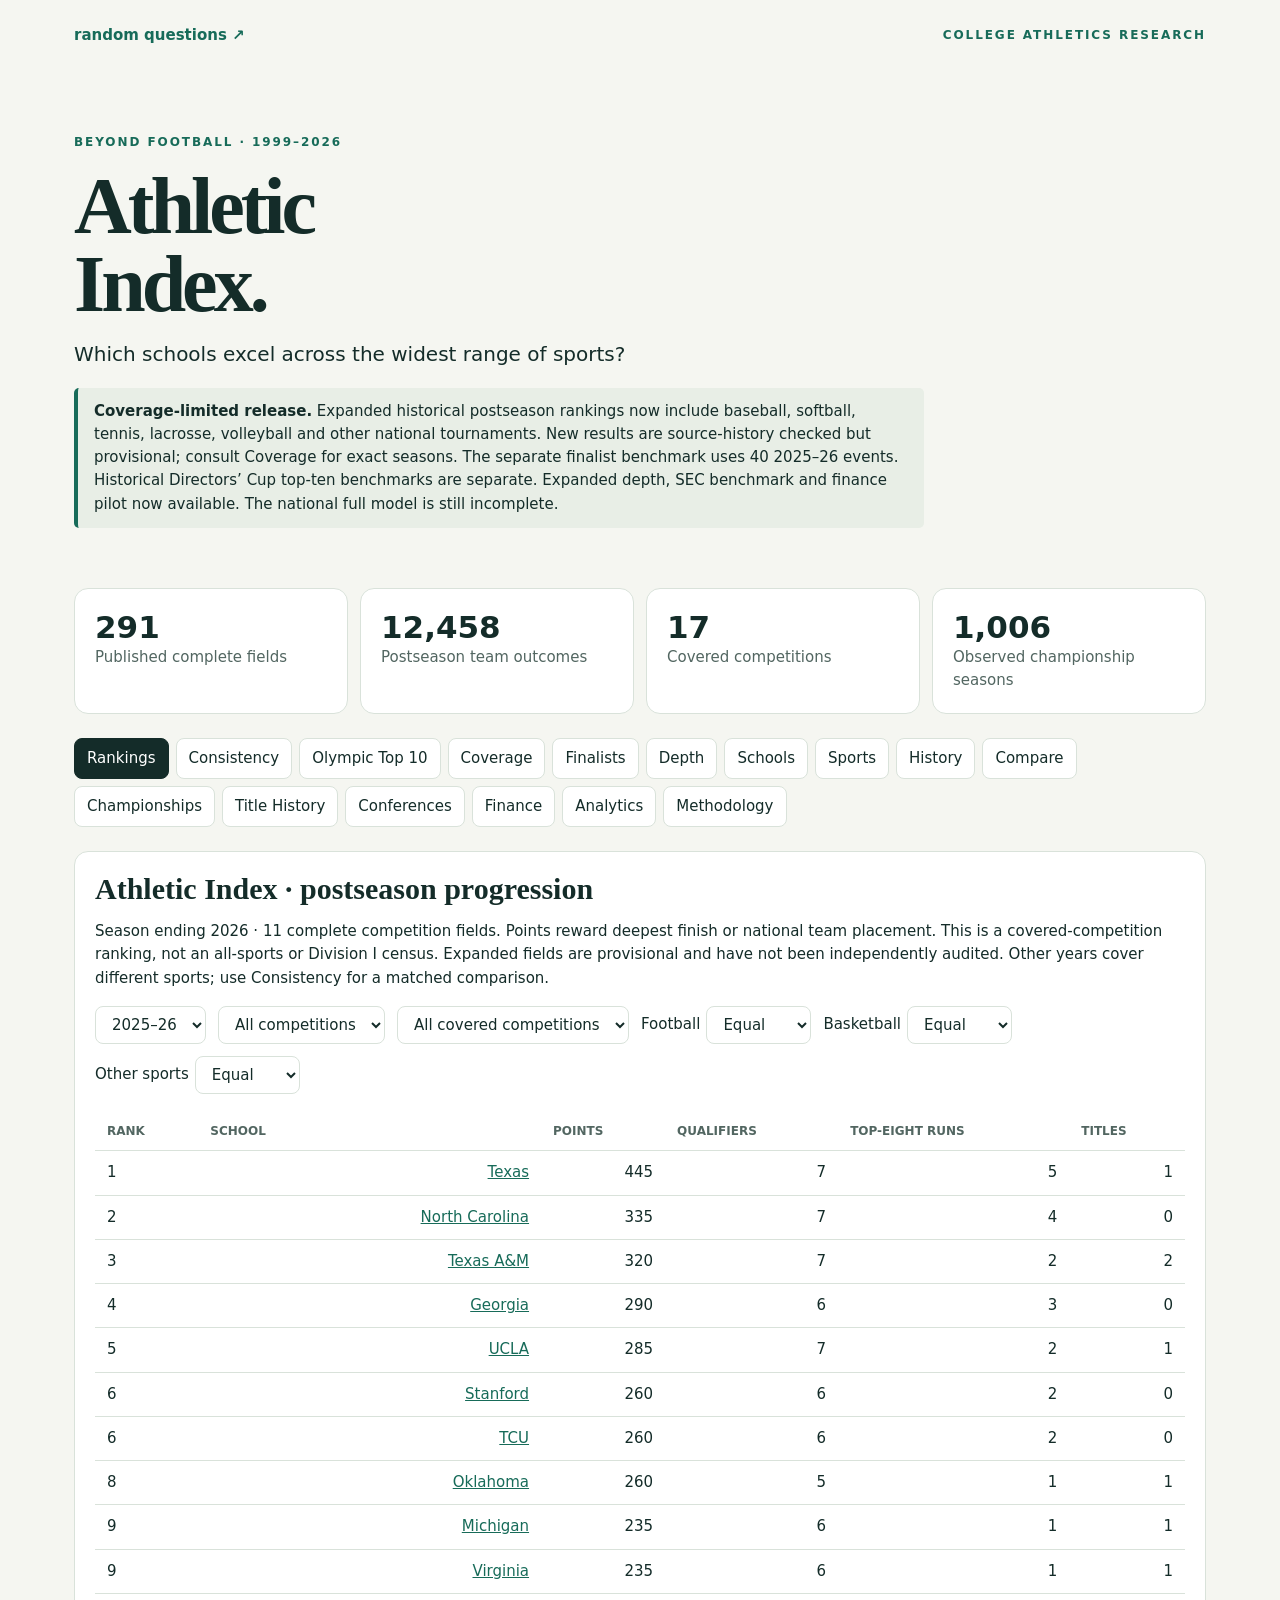
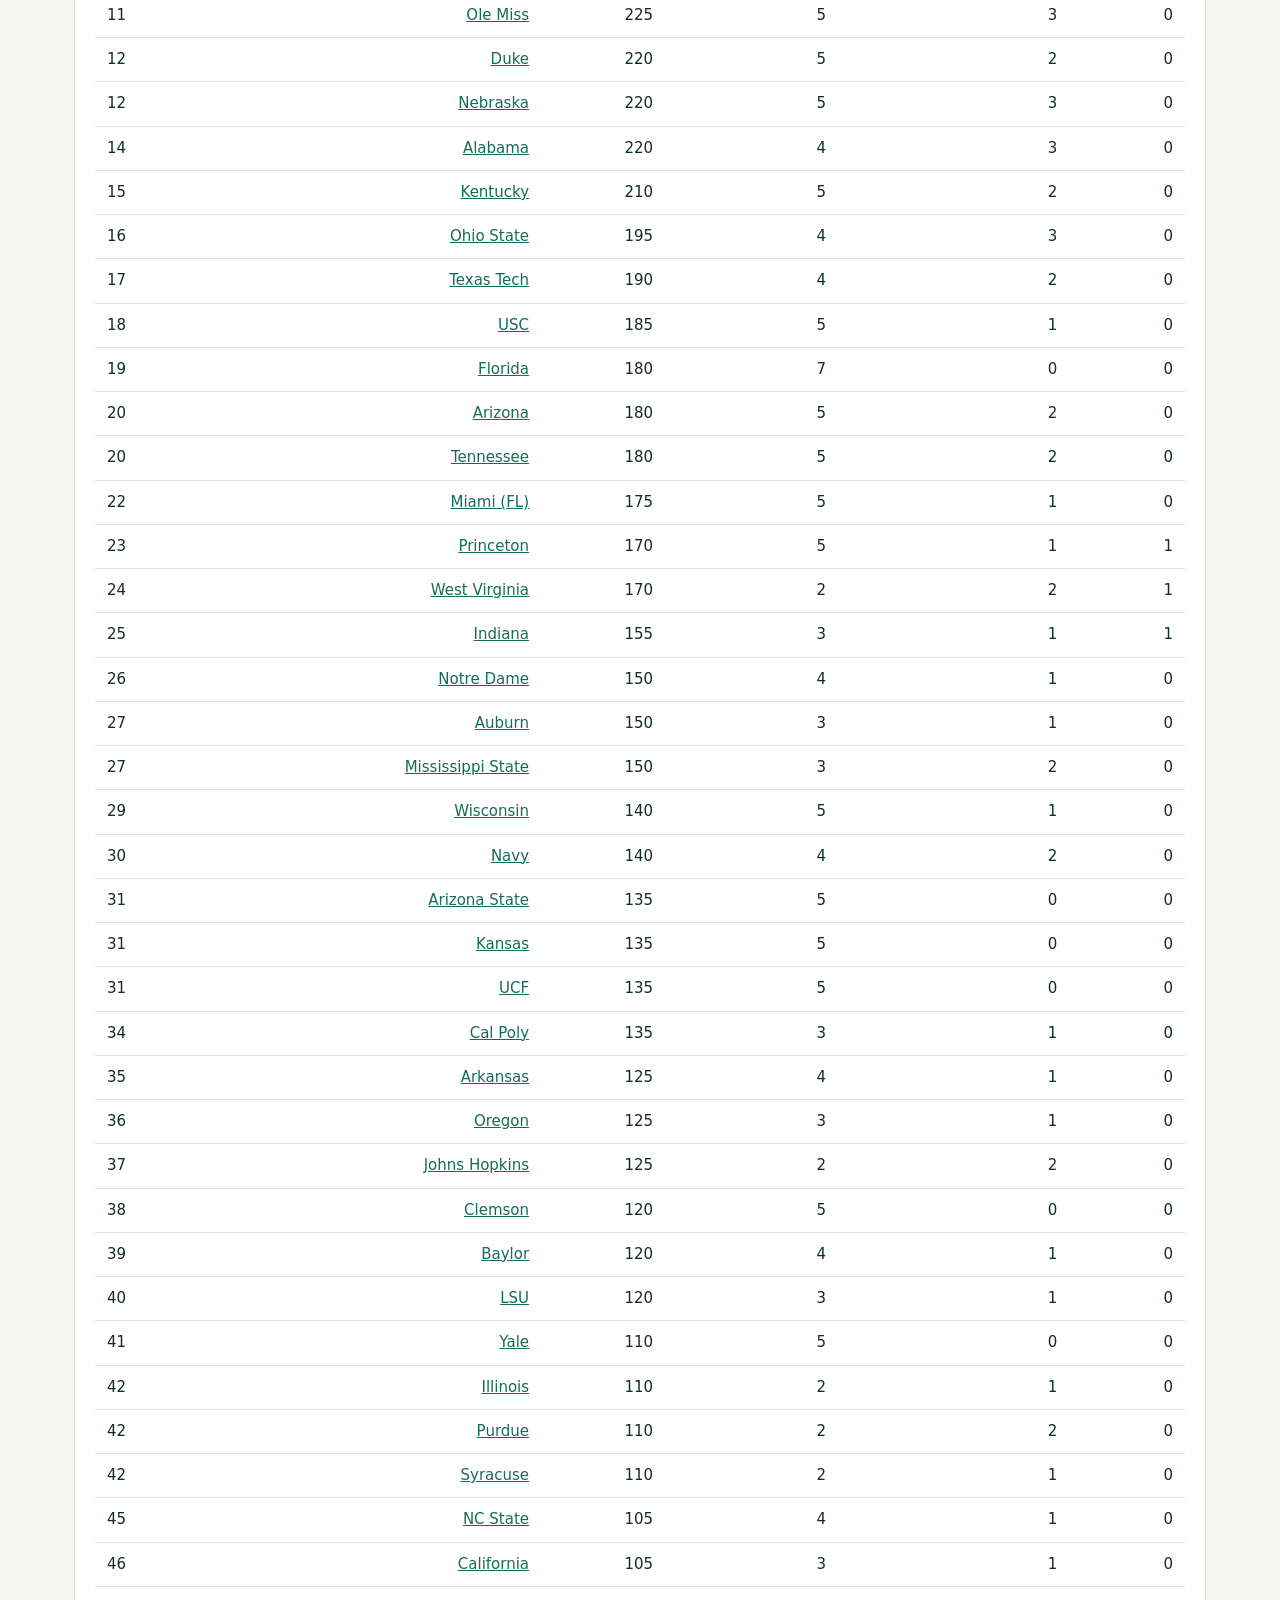
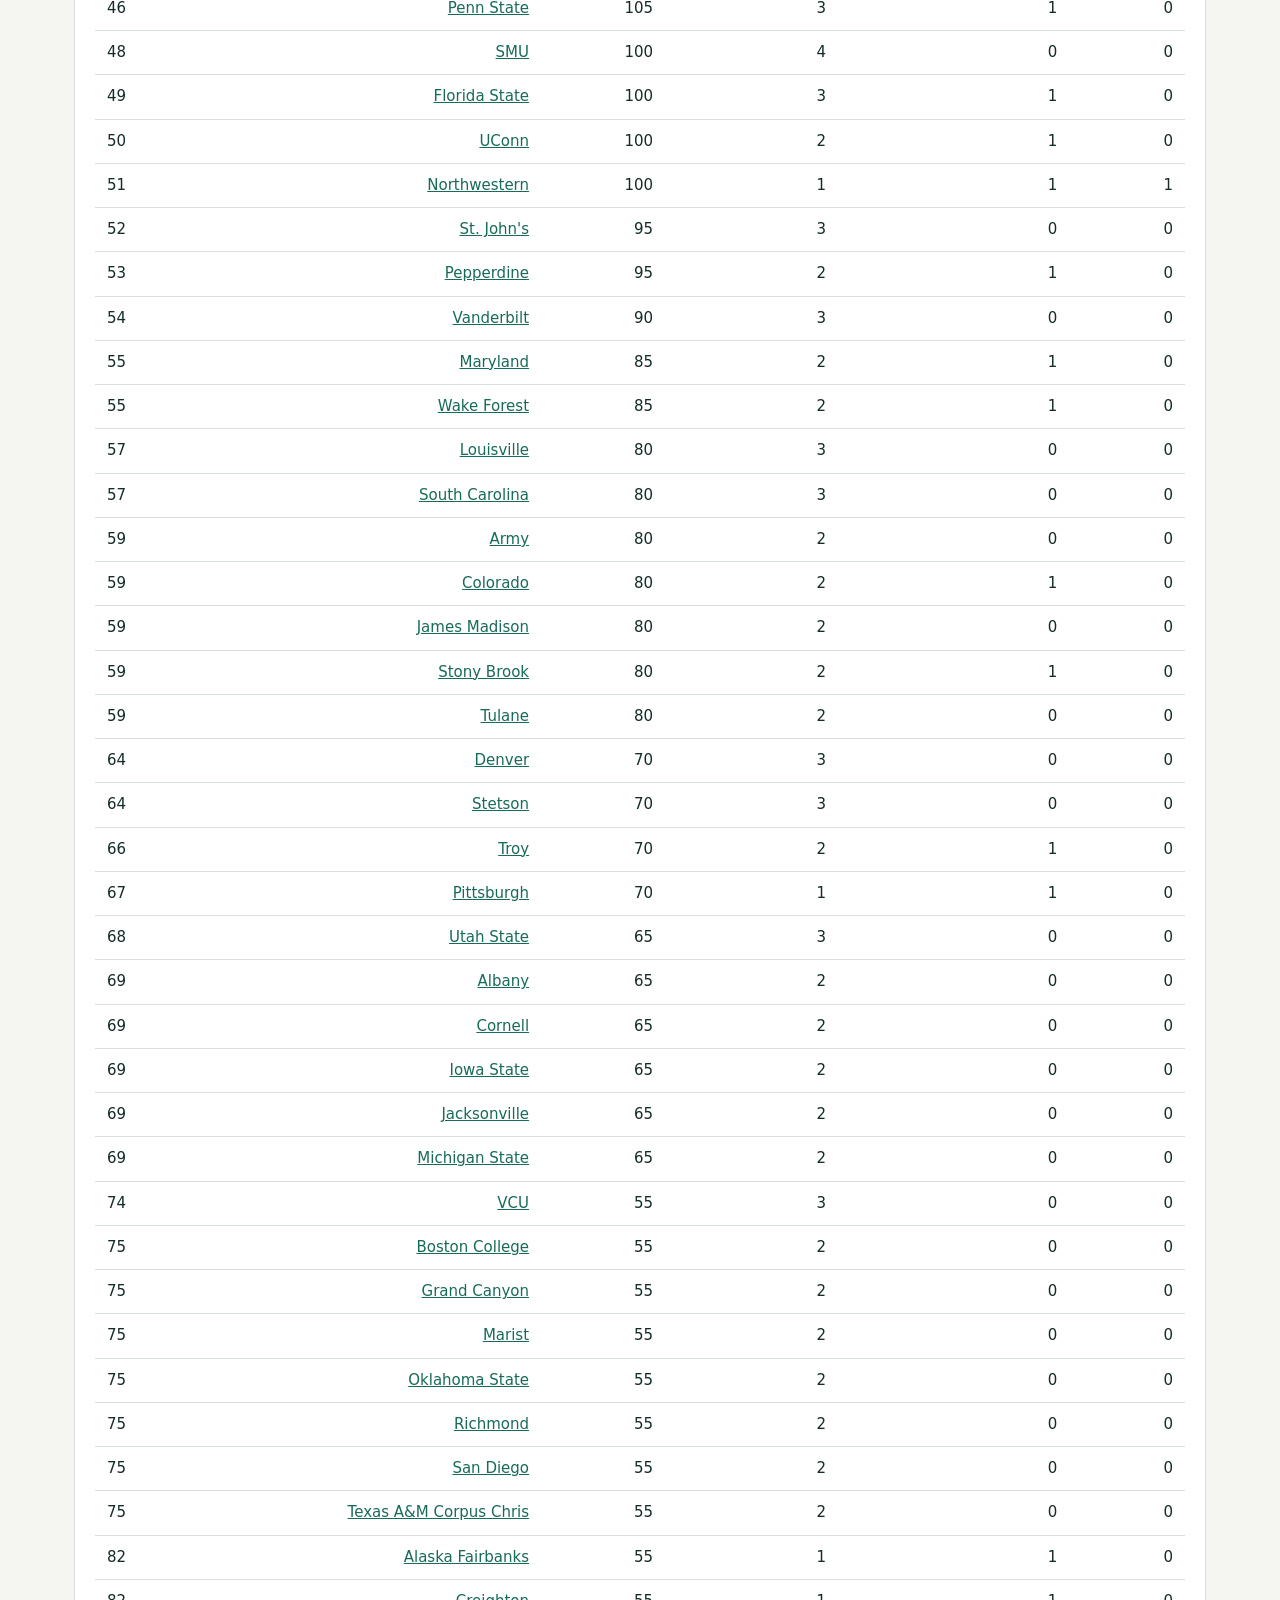
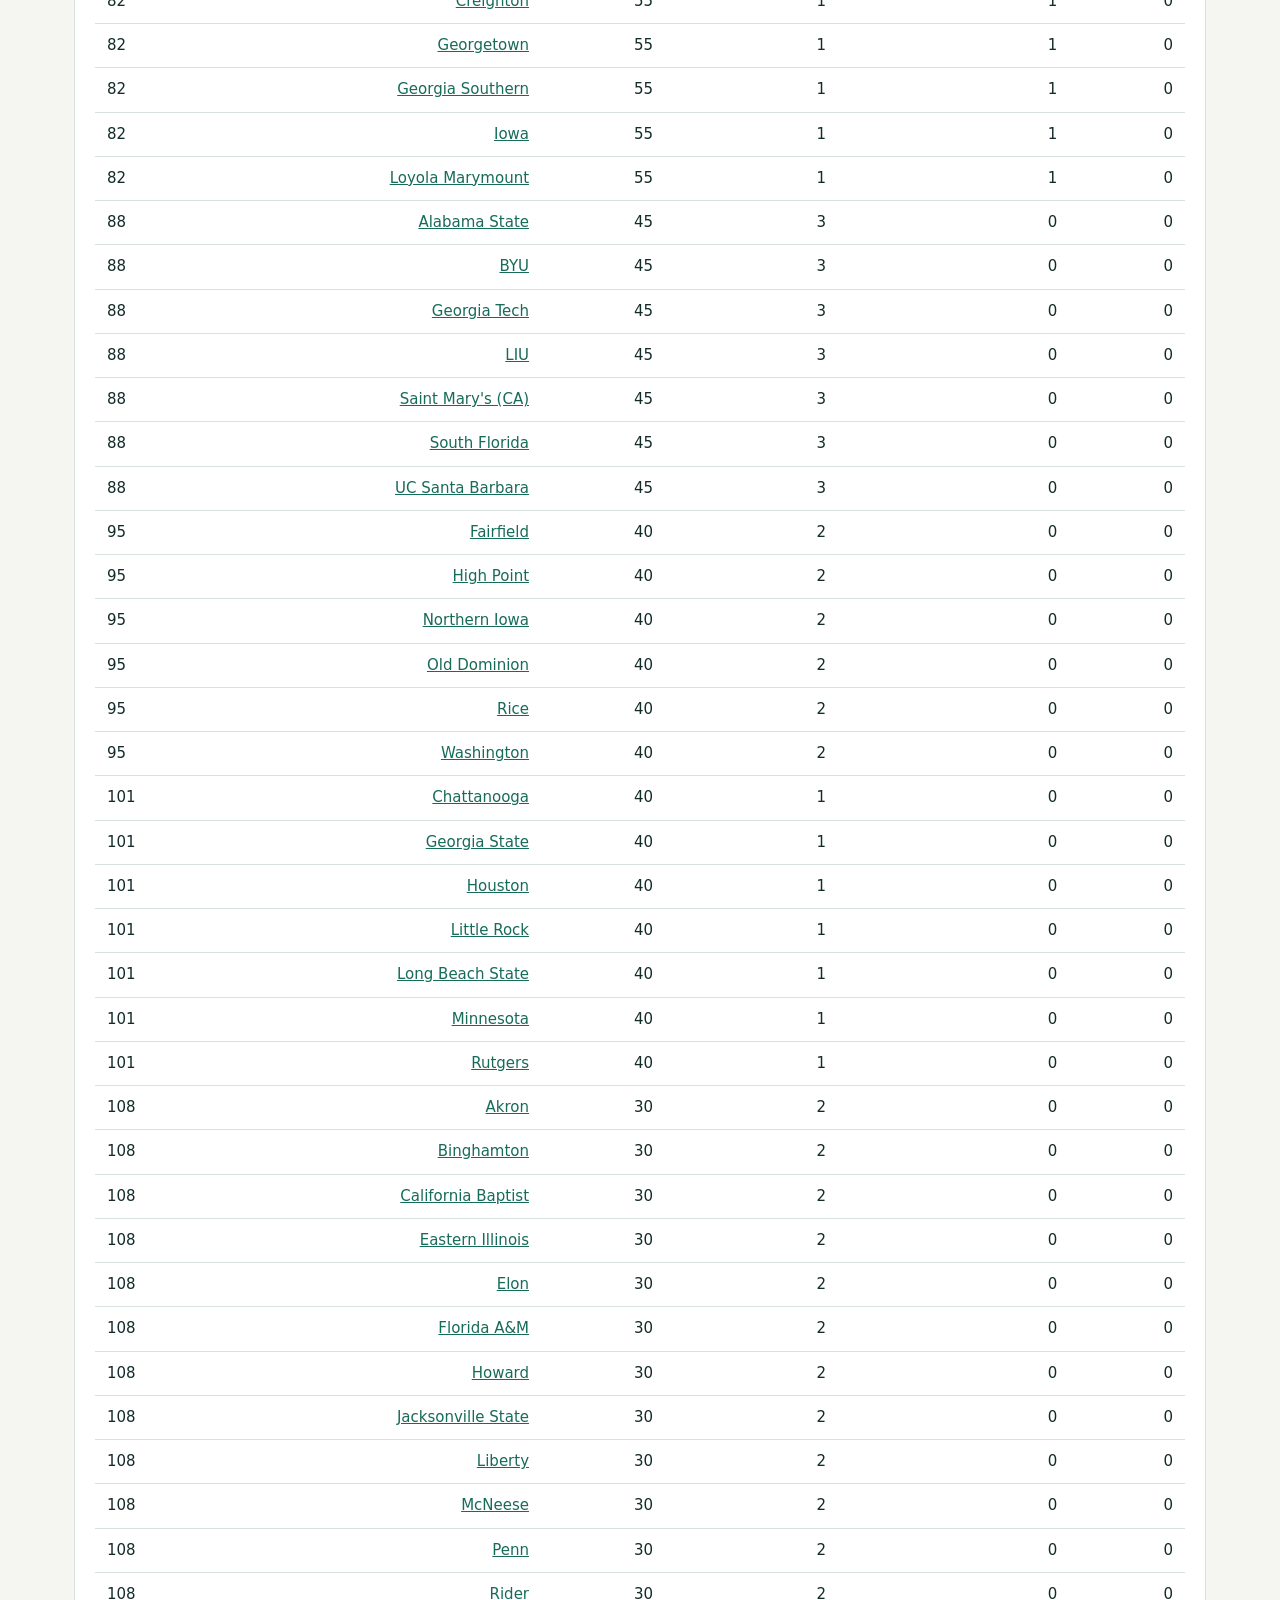
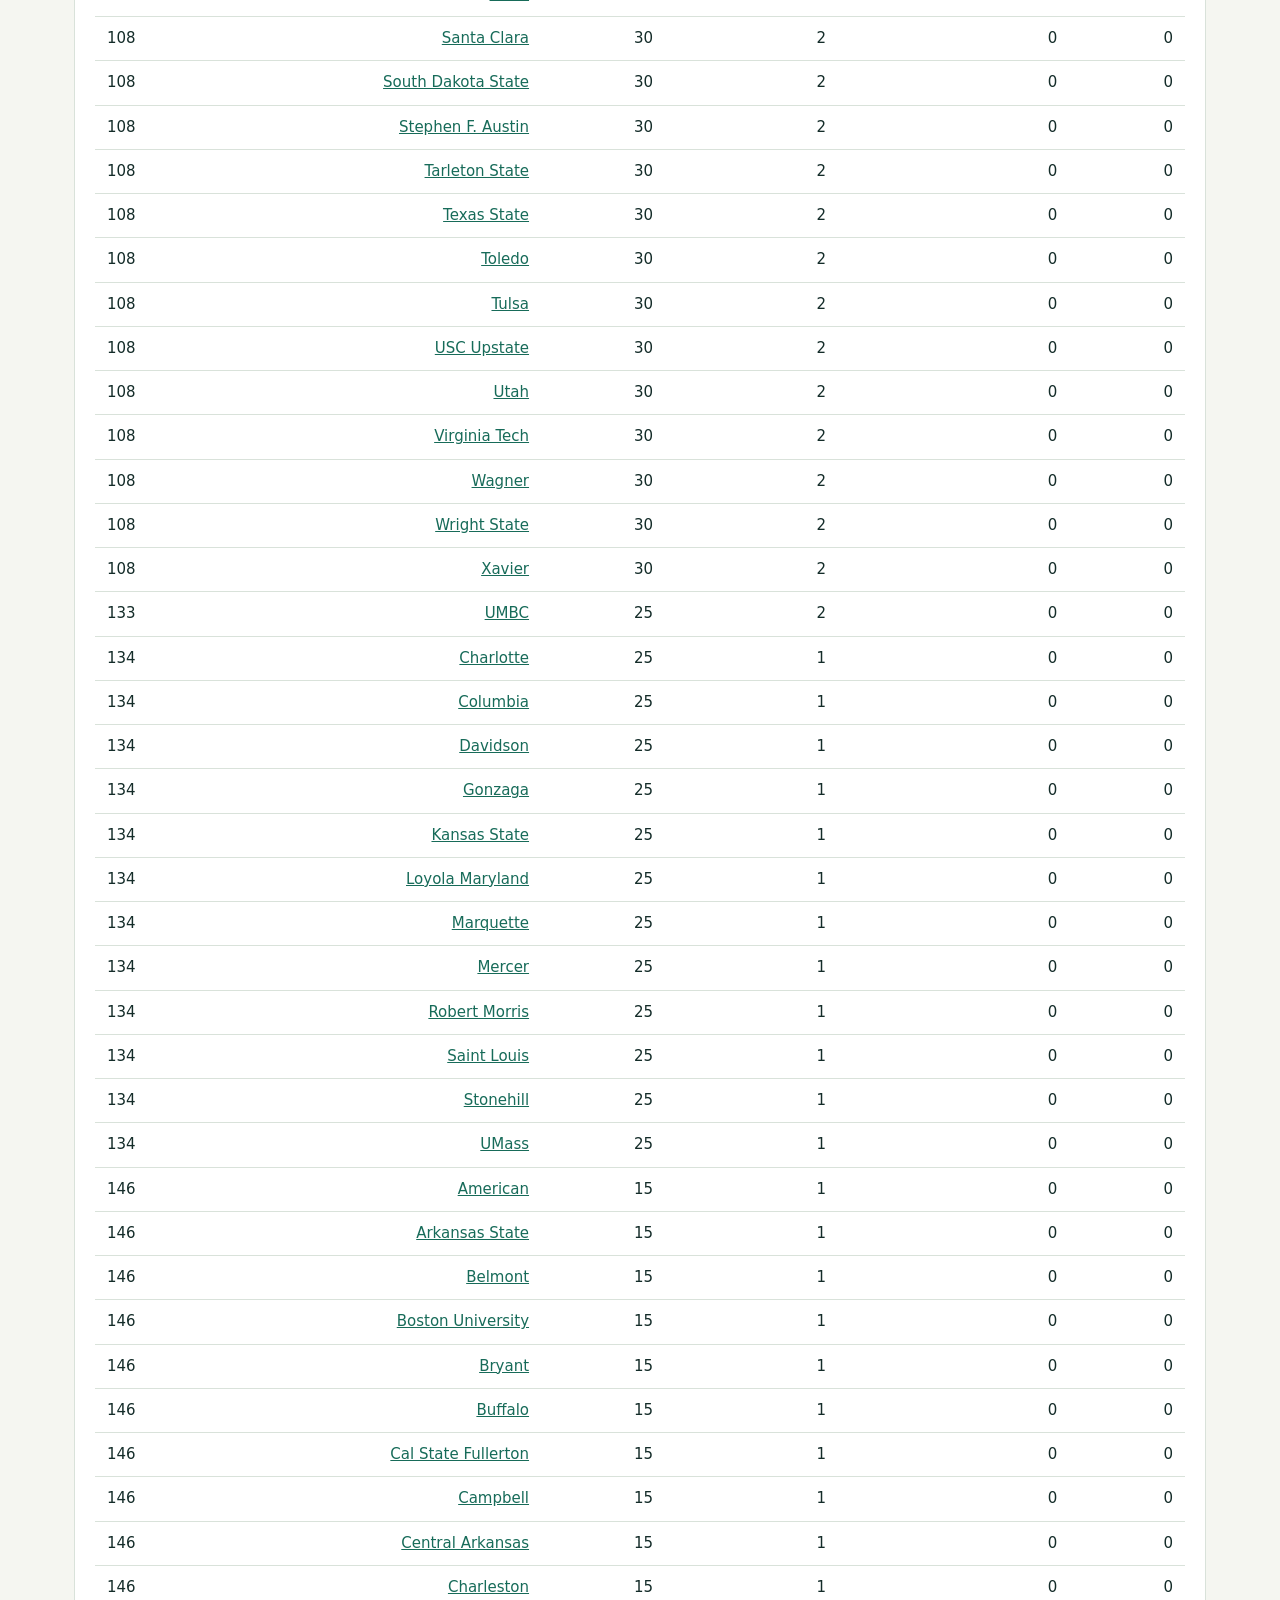
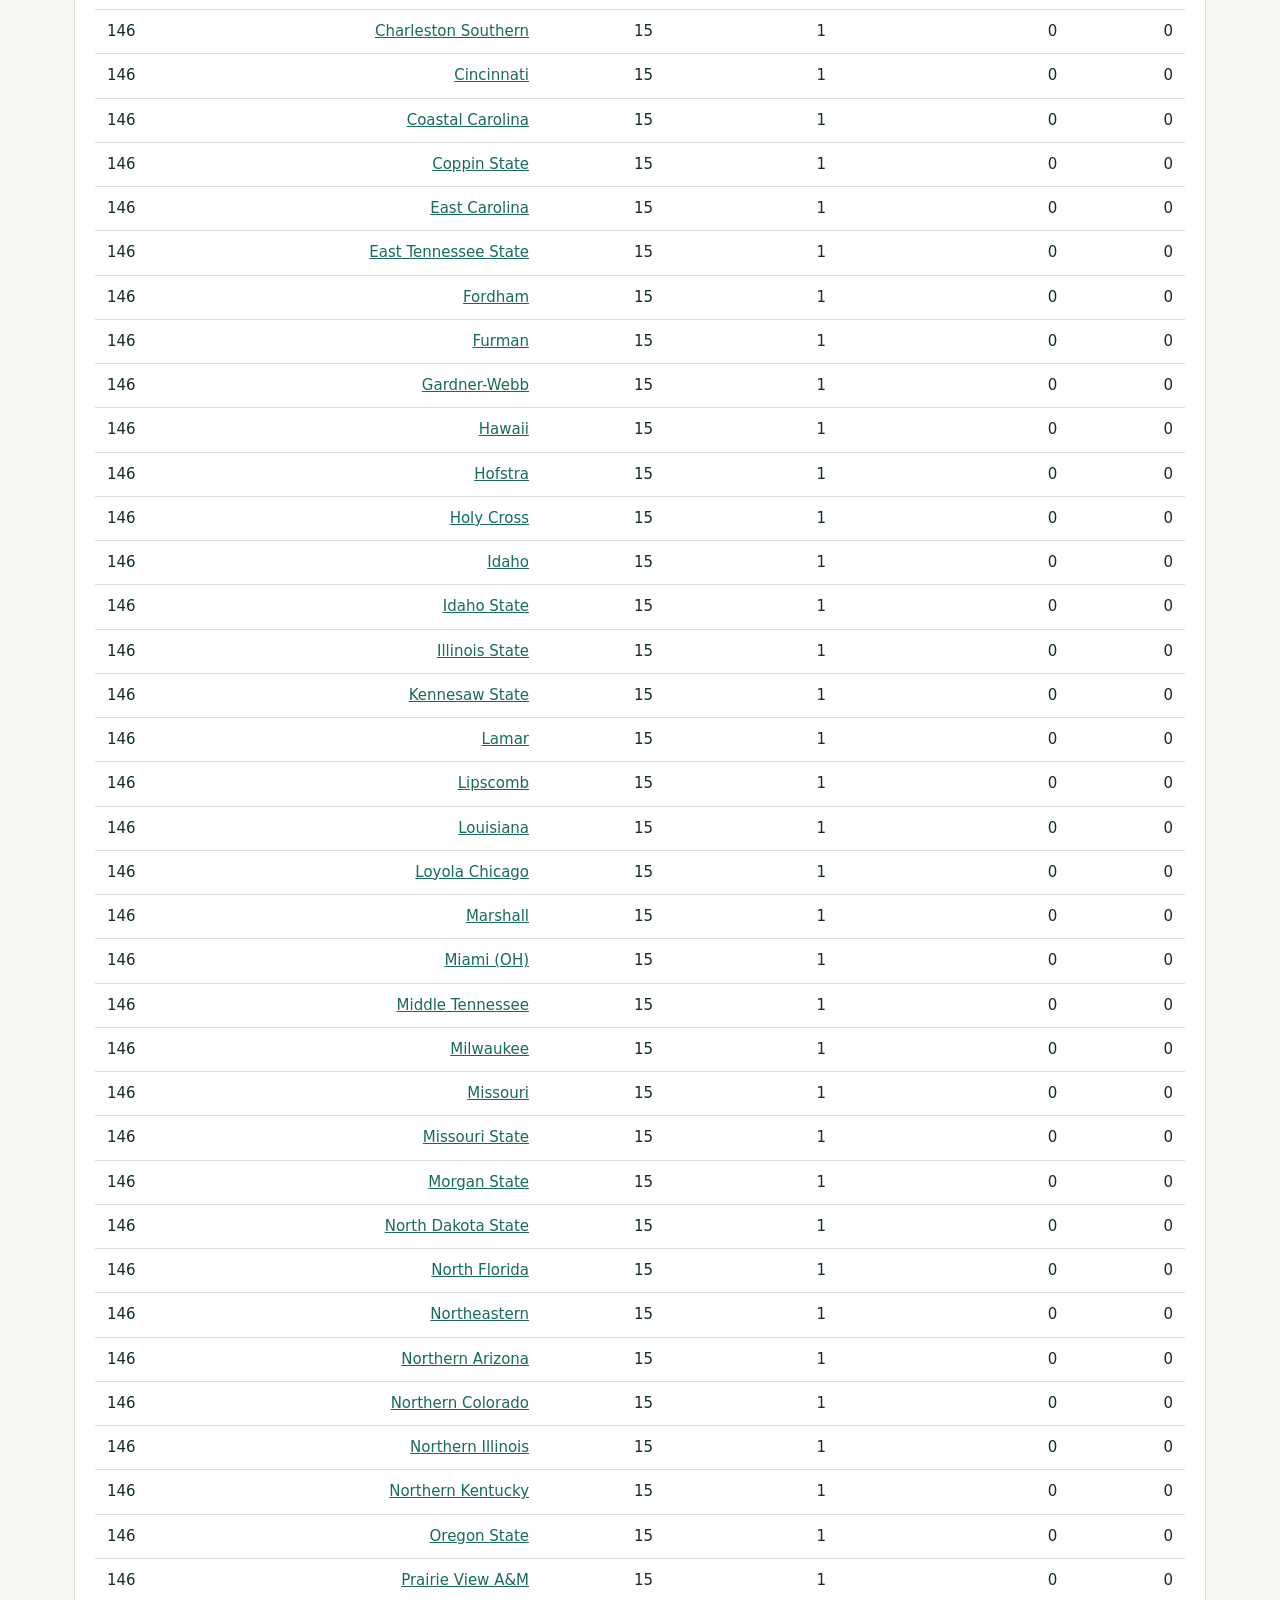
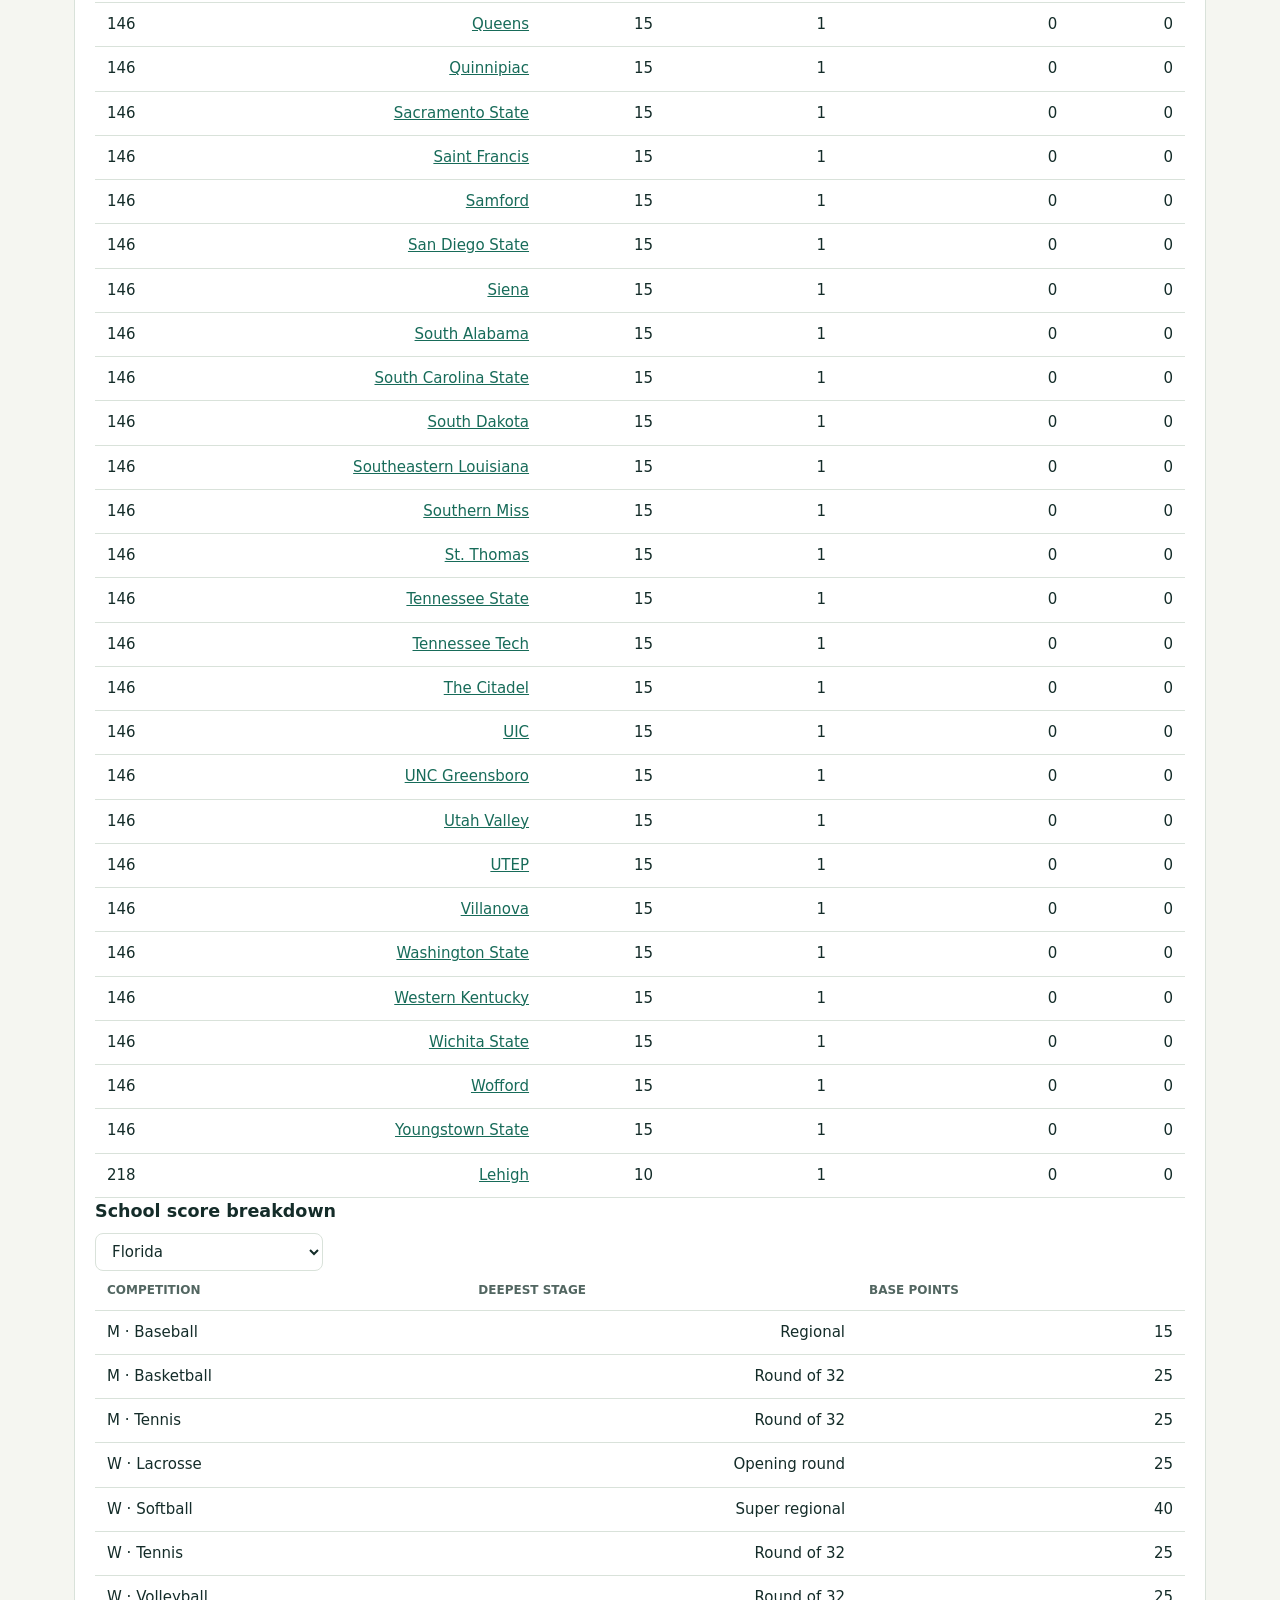
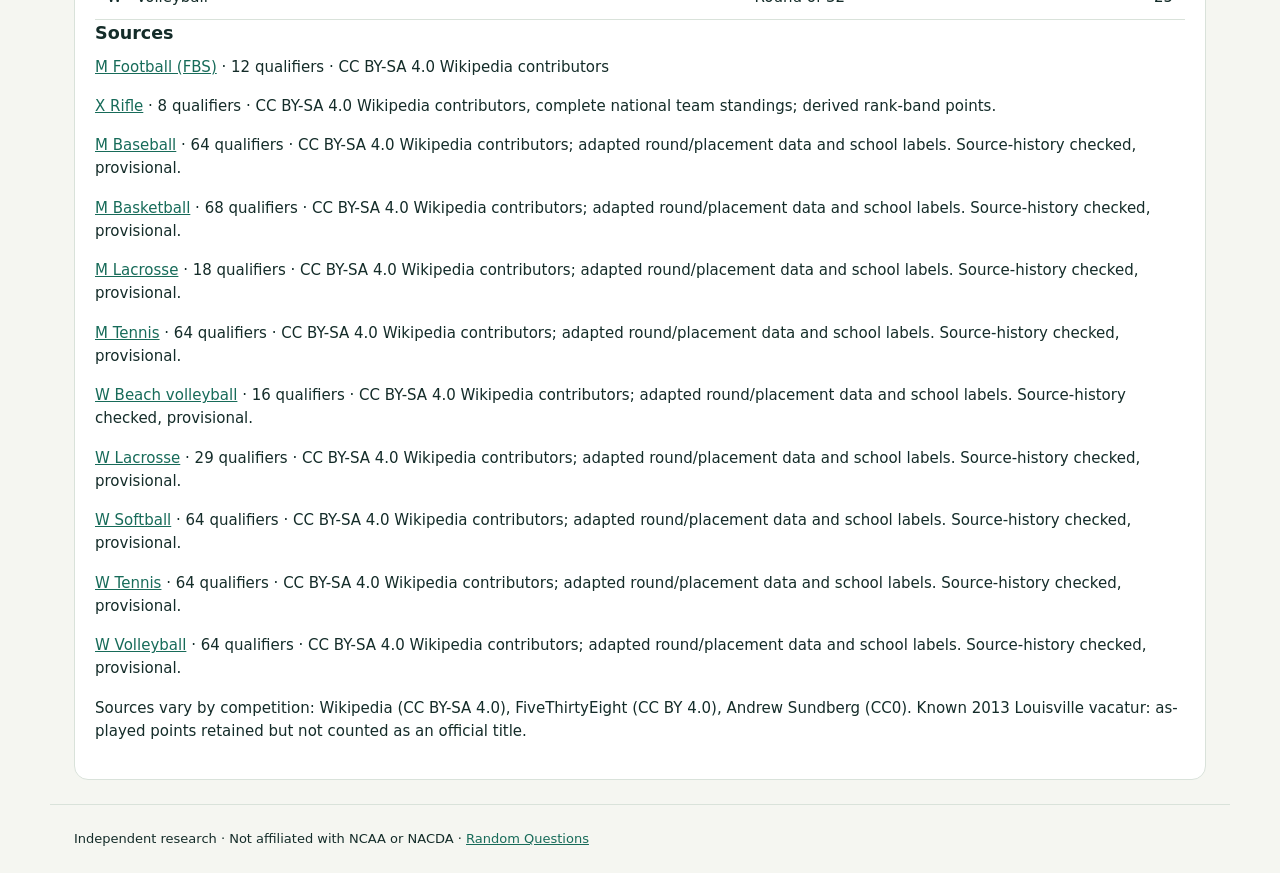
==== commit c6b5f80b: "Integrate expanded postseason outcomes into annual and matched rankings and update coverage" ====
--- a/athletic-index/index.html
+++ b/athletic-index/index.html
@@ -1,6 +1,7 @@
 <!doctype html><html lang="en"><head><meta charset="utf-8"><meta name="viewport" content="width=device-width,initial-scale=1"><meta name="description" content="Explore college athletic excellence across sports."><title>Athletic Index | Random Questions</title><style>
-:root{--ink:#142c29;--muted:#526661;--accent:#176b59;--paper:#f5f6f1;--line:#d9e2da}*{box-sizing:border-box}body{margin:0;background:var(--paper);font:15px/1.55 system-ui,sans-serif;color:var(--ink)}a{color:var(--accent)}header,main,footer{max-width:1180px;margin:auto;padding:24px}header{display:flex;justify-content:space-between;align-items:center;gap:12px;font-weight:700}header a{text-decoration:none}h1{font:700 clamp(42px,7vw,80px)/.98 Georgia,serif;letter-spacing:-.05em;margin:15px 0}h2{font:700 30px Georgia,serif;margin:0 0 14px}h3{margin:0 0 8px}p{margin:8px 0 16px}.hero{padding:38px 0 24px;max-width:850px}.eyebrow{font-size:12px;letter-spacing:.16em;text-transform:uppercase;color:var(--accent);font-weight:800}.notice{background:#e8eee6;border-left:4px solid var(--accent);padding:12px 16px;border-radius:5px;margin:18px 0}.cards{display:grid;grid-template-columns:repeat(auto-fit,minmax(150px,1fr));gap:12px;margin:18px 0}.card,.panel{background:#fff;border:1px solid var(--line);border-radius:14px;padding:20px}.card strong{display:block;font-size:31px;line-height:1.2}.muted,small{color:var(--muted)}nav{display:flex;gap:7px;flex-wrap:wrap;margin:24px 0}button,select,input{font:inherit;border:1px solid var(--line);border-radius:8px;padding:8px 12px;background:white;color:var(--ink)}button{cursor:pointer}button.active{color:white;background:var(--ink);border-color:var(--ink)}button:focus-visible,a:focus-visible,select:focus-visible,input:focus-visible{outline:3px solid #c18735;outline-offset:3px}.controls{display:flex;flex-wrap:wrap;gap:12px;align-items:center;margin:12px 0 18px}.controls label{display:flex;gap:6px;align-items:center}.tablewrap{overflow:auto}table{width:100%;border-collapse:collapse;text-align:left;white-space:nowrap}td,th{padding:10px 12px;border-bottom:1px solid var(--line)}th{font-size:12px;text-transform:uppercase;color:var(--muted)}td.num{text-align:right;font-variant-numeric:tabular-nums}.bar{height:7px;background:#e8eee8;border-radius:5px;min-width:90px}.bar span{display:block;height:100%;background:var(--accent);border-radius:5px}.linkbtn{padding:0;border:0;text-decoration:underline;color:var(--accent);background:none}.columns{display:grid;grid-template-columns:repeat(auto-fit,minmax(260px,1fr));gap:12px}.section{margin:12px 0 25px}.label{font-size:12px;font-weight:700;color:var(--muted)}.status{font-size:12px;text-transform:uppercase;font-weight:800;color:#805d25}.chartline{display:flex;align-items:center;gap:6px;flex-wrap:wrap}.dot{display:grid;place-items:center;background:#e8eee8;border-radius:4px;padding:5px;font-size:11px;min-width:40px}.dot b{display:block;font-size:14px}footer{border-top:1px solid var(--line);font-size:13px}@media(max-width:600px){header,main,footer{padding:15px}.panel{padding:13px}.hero{padding-top:20px}td,th{padding:8px}h2{font-size:24px}}</style></head><body><header><a href="../">random questions ↗</a><span class="eyebrow">College athletics research</span></header><main><div class="hero"><div class="eyebrow">Beyond football · 2025–26</div><h1>Athletic<br>Index.</h1><p style="font-size:20px">Which schools excel across the widest range of sports?</p><div class="notice"><b>Coverage-limited release.</b> Progression rankings include historical basketball backfills in addition to recent multi-sport fields; consult Coverage for exact seasons. The separate finalist benchmark uses 40 2025–26 events. Historical Directors’ Cup top-ten benchmarks are separate. Expanded depth, SEC benchmark and finance pilot now available. The national full model is still incomplete.</div></div><div class="cards" id="summary"></div><nav id="nav" aria-label="Explore"></nav><div id="page" aria-live="polite"></div><noscript>JavaScript is required for this interactive research tool.</noscript></main><footer>Independent research · Not affiliated with NCAA or NACDA · <a href="../">Random Questions</a></footer><script>
-const PROGRESSION={"license":"CC BY-SA 4.0","attribution":"Mixed sources: Wikipedia CC BY-SA 4.0, FiveThirtyEight CC BY 4.0, Andrew Sundberg CC0. See per-event source, license and attribution. Basketball scoring uses as-played finishes, with known vacated titles flagged.","events":[{"season":2000,"gender":"W","sport":"Basketball","fieldSize":64,"source":"https://github.com/fivethirtyeight/data/blob/master/ncaa-womens-basketball-tournament/ncaa-womens-basketball-tournament-history.csv","license":"CC BY 4.0","attribution":"FiveThirtyEight, NCAA women's basketball tournament history; normalized names and derived scores; 2018 South Dakota State corrected using university game report.","coverage":"complete tournament field","results":[{"school":"Alcorn State","stage":"Round of 64","points":15},{"school":"Arizona","stage":"Round of 32","points":25},{"school":"Auburn","stage":"Round of 32","points":25},{"school":"Boston College","stage":"Round of 32","points":25},{"school":"BYU","stage":"Round of 64","points":15},{"school":"Campbell","stage":"Round of 64","points":15},{"school":"Clemson","stage":"Round of 32","points":25},{"school":"Dartmouth","stage":"Round of 64","points":15},{"school":"Drake","stage":"Round of 64","points":15},{"school":"Duke","stage":"Sweet Sixteen","points":40},{"school":"Furman","stage":"Round of 64","points":15},{"school":"George Washington","stage":"Round of 32","points":25},{"school":"Georgia","stage":"Elite Eight","points":55},{"school":"Green Bay","stage":"Round of 64","points":15},{"school":"Hampton","stage":"Round of 64","points":15},{"school":"Holy Cross","stage":"Round of 64","points":15},{"school":"Illinois","stage":"Round of 32","points":25},{"school":"Iowa State","stage":"Sweet Sixteen","points":40},{"school":"Kansas","stage":"Round of 64","points":15},{"school":"Kent State","stage":"Round of 64","points":15},{"school":"Liberty","stage":"Round of 64","points":15},{"school":"Louisiana Tech","stage":"Elite Eight","points":55},{"school":"LSU","stage":"Elite Eight","points":55},{"school":"Maine","stage":"Round of 64","points":15},{"school":"Marquette","stage":"Round of 64","points":15},{"school":"Michigan","stage":"Round of 64","points":15},{"school":"Mississippi State","stage":"Round of 32","points":25},{"school":"Missouri State","stage":"Round of 64","points":15},{"school":"Montana","stage":"Round of 64","points":15},{"school":"NC State","stage":"Round of 64","points":15},{"school":"Nebraska","stage":"Round of 64","points":15},{"school":"North Carolina","stage":"Sweet Sixteen","points":40},{"school":"Notre Dame","stage":"Sweet Sixteen","points":40},{"school":"Oklahoma","stage":"Sweet Sixteen","points":40},{"school":"Old Dominion","stage":"Sweet Sixteen","points":40},{"school":"Oregon","stage":"Round of 64","points":15},{"school":"Penn State","stage":"Final Four","points":70},{"school":"Pepperdine","stage":"Round of 64","points":15},{"school":"Purdue","stage":"Round of 32","points":25},{"school":"Rice","stage":"Round of 32","points":25},{"school":"Rutgers","stage":"Final Four","points":70},{"school":"Saint Francis (PA)","stage":"Round of 64","points":15},{"school":"Saint Joseph's","stage":"Round of 32","points":25},{"school":"Saint Peter's","stage":"Round of 64","points":15},{"school":"San Diego","stage":"Round of 64","points":15},{"school":"Stephen F. Austin","stage":"Round of 32","points":25},{"school":"SMU","stage":"Round of 32","points":25},{"school":"Stanford","stage":"Round of 32","points":25},{"school":"Tennessee","stage":"Runner-up","points":85},{"school":"Tennessee Tech","stage":"Round of 64","points":15},{"school":"Texas","stage":"Round of 64","points":15},{"school":"Texas Tech","stage":"Elite Eight","points":55},{"school":"Tulane","stage":"Round of 32","points":25},{"school":"UAB","stage":"Sweet Sixteen","points":40},{"school":"UC Santa Barbara","stage":"Round of 64","points":15},{"school":"UCLA","stage":"Round of 64","points":15},{"school":"UConn","stage":"Champion","points":100},{"school":"Utah","stage":"Round of 64","points":15},{"school":"Vanderbilt","stage":"Round of 32","points":25},{"school":"Vermont","stage":"Round of 64","points":15},{"school":"Virginia","stage":"Sweet Sixteen","points":40},{"school":"Western Kentucky","stage":"Round of 32","points":25},{"school":"Xavier","stage":"Round of 64","points":15},{"school":"Youngstown State","stage":"Round of 64","points":15}]},{"season":2001,"gender":"W","sport":"Basketball","fieldSize":64,"source":"https://github.com/fivethirtyeight/data/blob/master/ncaa-womens-basketball-tournament/ncaa-womens-basketball-tournament-history.csv","license":"CC BY 4.0","attribution":"FiveThirtyEight, NCAA women's basketball tournament history; normalized names and derived scores; 2018 South Dakota State corrected using university game report.","coverage":"complete tournament field","results":[{"school":"Alcorn State","stage":"Round of 64","points":15},{"school":"Arizona State","stage":"Round of 64","points":15},{"school":"Arkansas","stage":"Round of 32","points":25},{"school":"Austin Peay","stage":"Round of 64","points":15},{"school":"Baylor","stage":"Round of 64","points":15},{"school":"Chattanooga","stage":"Round of 64","points":15},{"school":"Clemson","stage":"Round of 32","points":25},{"school":"Colorado","stage":"Round of 32","points":25},{"school":"Colorado State","stage":"Round of 32","points":25},{"school":"Delaware","stage":"Round of 64","points":15},{"school":"Denver","stage":"Round of 64","points":15},{"school":"Drake","stage":"Round of 64","points":15},{"school":"Duke","stage":"Sweet Sixteen","points":40},{"school":"Fairfield","stage":"Round of 64","points":15},{"school":"Florida","stage":"Round of 32","points":25},{"school":"Florida State","stage":"Round of 32","points":25},{"school":"George Washington","stage":"Round of 64","points":15},{"school":"Georgia","stage":"Round of 32","points":25},{"school":"Georgia State","stage":"Round of 64","points":15},{"school":"Holy Cross","stage":"Round of 64","points":15},{"school":"Howard","stage":"Round of 64","points":15},{"school":"Idaho State","stage":"Round of 64","points":15},{"school":"Iowa","stage":"Round of 32","points":25},{"school":"Iowa State","stage":"Sweet Sixteen","points":40},{"school":"Liberty","stage":"Round of 64","points":15},{"school":"LIU","stage":"Round of 64","points":15},{"school":"Louisiana Tech","stage":"Elite Eight","points":55},{"school":"Louisville","stage":"Round of 64","points":15},{"school":"LSU","stage":"Round of 32","points":25},{"school":"Maryland","stage":"Round of 64","points":15},{"school":"Michigan","stage":"Round of 32","points":25},{"school":"Milwaukee","stage":"Round of 64","points":15},{"school":"Missouri","stage":"Sweet Sixteen","points":40},{"school":"Missouri State","stage":"Final Four","points":70},{"school":"NC State","stage":"Sweet Sixteen","points":40},{"school":"Notre Dame","stage":"Champion","points":100},{"school":"Oklahoma","stage":"Sweet Sixteen","points":40},{"school":"Old Dominion","stage":"Round of 64","points":15},{"school":"Oral Roberts","stage":"Round of 64","points":15},{"school":"Oregon","stage":"Round of 64","points":15},{"school":"Penn","stage":"Round of 64","points":15},{"school":"Penn State","stage":"Round of 64","points":15},{"school":"Purdue","stage":"Runner-up","points":85},{"school":"Rutgers","stage":"Round of 32","points":25},{"school":"Stephen F. Austin","stage":"Round of 64","points":15},{"school":"Siena","stage":"Round of 64","points":15},{"school":"Saint Mary's (CA)","stage":"Round of 32","points":25},{"school":"Stanford","stage":"Round of 32","points":25},{"school":"TCU","stage":"Round of 32","points":25},{"school":"Tennessee","stage":"Sweet Sixteen","points":40},{"school":"Texas","stage":"Round of 64","points":15},{"school":"Texas Tech","stage":"Sweet Sixteen","points":40},{"school":"Toledo","stage":"Round of 64","points":15},{"school":"Tulane","stage":"Round of 64","points":15},{"school":"UC Santa Barbara","stage":"Round of 64","points":15},{"school":"UConn","stage":"Final Four","points":70},{"school":"Utah","stage":"Sweet Sixteen","points":40},{"school":"Vanderbilt","stage":"Elite Eight","points":55},{"school":"Villanova","stage":"Round of 32","points":25},{"school":"Virginia","stage":"Round of 64","points":15},{"school":"Virginia Tech","stage":"Round of 32","points":25},{"school":"Washington","stage":"Elite Eight","points":55},{"school":"Wisconsin","stage":"Round of 64","points":15},{"school":"Xavier","stage":"Elite Eight","points":55}]},{"season":2002,"gender":"W","sport":"Basketball","fieldSize":64,"source":"https://github.com/fivethirtyeight/data/blob/master/ncaa-womens-basketball-tournament/ncaa-womens-basketball-tournament-history.csv","license":"CC BY 4.0","attribution":"FiveThirtyEight, NCAA women's basketball tournament history; normalized names and derived scores; 2018 South Dakota State corrected using university game report.","coverage":"complete tournament field","results":[{"school":"Arizona State","stage":"Round of 32","points":25},{"school":"Arkansas","stage":"Round of 32","points":25},{"school":"Austin Peay","stage":"Round of 64","points":15},{"school":"Baylor","stage":"Round of 32","points":25},{"school":"Boston College","stage":"Round of 64","points":15},{"school":"Bucknell","stage":"Round of 64","points":15},{"school":"BYU","stage":"Sweet Sixteen","points":40},{"school":"Chattanooga","stage":"Round of 64","points":15},{"school":"Cincinnati","stage":"Round of 32","points":25},{"school":"Clemson","stage":"Round of 64","points":15},{"school":"Colorado","stage":"Elite Eight","points":55},{"school":"Colorado State","stage":"Round of 64","points":15},{"school":"Creighton","stage":"Round of 64","points":15},{"school":"Drake","stage":"Sweet Sixteen","points":40},{"school":"Duke","stage":"Final Four","points":70},{"school":"FIU","stage":"Round of 32","points":25},{"school":"Florida","stage":"Round of 64","points":15},{"school":"Georgia","stage":"Round of 64","points":15},{"school":"Georgia State","stage":"Round of 64","points":15},{"school":"Green Bay","stage":"Round of 64","points":15},{"school":"Hartford","stage":"Round of 64","points":15},{"school":"Harvard","stage":"Round of 64","points":15},{"school":"Indiana","stage":"Round of 64","points":15},{"school":"Iowa","stage":"Round of 32","points":25},{"school":"Iowa State","stage":"Round of 32","points":25},{"school":"Kansas State","stage":"Sweet Sixteen","points":40},{"school":"Kent State","stage":"Round of 64","points":15},{"school":"Liberty","stage":"Round of 64","points":15},{"school":"Louisiana Tech","stage":"Round of 64","points":15},{"school":"LSU","stage":"Round of 32","points":25},{"school":"Minnesota","stage":"Round of 32","points":25},{"school":"Mississippi State","stage":"Round of 32","points":25},{"school":"New Mexico","stage":"Round of 64","points":15},{"school":"Norfolk State","stage":"Round of 64","points":15},{"school":"North Carolina","stage":"Sweet Sixteen","points":40},{"school":"Notre Dame","stage":"Round of 32","points":25},{"school":"Oakland","stage":"Round of 64","points":15},{"school":"Oklahoma","stage":"Runner-up","points":85},{"school":"Old Dominion","stage":"Elite Eight","points":55},{"school":"Penn State","stage":"Sweet Sixteen","points":40},{"school":"Pepperdine","stage":"Round of 64","points":15},{"school":"Purdue","stage":"Round of 32","points":25},{"school":"Saint Francis (PA)","stage":"Round of 64","points":15},{"school":"Saint Peter's","stage":"Round of 64","points":15},{"school":"Santa Clara","stage":"Round of 64","points":15},{"school":"Stephen F. Austin","stage":"Round of 64","points":15},{"school":"South Carolina","stage":"Elite Eight","points":55},{"school":"Southern","stage":"Round of 64","points":15},{"school":"Stanford","stage":"Sweet Sixteen","points":40},{"school":"Syracuse","stage":"Round of 64","points":15},{"school":"TCU","stage":"Round of 32","points":25},{"school":"Temple","stage":"Round of 64","points":15},{"school":"Tennessee","stage":"Final Four","points":70},{"school":"Texas","stage":"Sweet Sixteen","points":40},{"school":"Texas Tech","stage":"Sweet Sixteen","points":40},{"school":"Tulane","stage":"Round of 32","points":25},{"school":"UC Santa Barbara","stage":"Round of 32","points":25},{"school":"UConn","stage":"Champion","points":100},{"school":"UNLV","stage":"Round of 64","points":15},{"school":"Vanderbilt","stage":"Elite Eight","points":55},{"school":"Villanova","stage":"Round of 32","points":25},{"school":"Virginia","stage":"Round of 64","points":15},{"school":"Weber State","stage":"Round of 64","points":15},{"school":"Wisconsin","stage":"Round of 64","points":15}]},{"season":2003,"gender":"W","sport":"Basketball","fieldSize":64,"source":"https://github.com/fivethirtyeight/data/blob/master/ncaa-womens-basketball-tournament/ncaa-womens-basketball-tournament-history.csv","license":"CC BY 4.0","attribution":"FiveThirtyEight, NCAA women's basketball tournament history; normalized names and derived scores; 2018 South Dakota State corrected using university game report.","coverage":"complete tournament field","results":[{"school":"Alabama State","stage":"Round of 64","points":15},{"school":"Arizona","stage":"Round of 64","points":15},{"school":"Arkansas","stage":"Round of 32","points":25},{"school":"Austin Peay","stage":"Round of 64","points":15},{"school":"Boston College","stage":"Sweet Sixteen","points":40},{"school":"Boston University","stage":"Round of 64","points":15},{"school":"BYU","stage":"Round of 64","points":15},{"school":"Charlotte","stage":"Round of 64","points":15},{"school":"Chattanooga","stage":"Round of 64","points":15},{"school":"Cincinnati","stage":"Round of 64","points":15},{"school":"Colorado","stage":"Sweet Sixteen","points":40},{"school":"DePaul","stage":"Round of 64","points":15},{"school":"Duke","stage":"Final Four","points":70},{"school":"George Washington","stage":"Round of 32","points":25},{"school":"Georgia","stage":"Sweet Sixteen","points":40},{"school":"Georgia State","stage":"Round of 64","points":15},{"school":"Georgia Tech","stage":"Round of 64","points":15},{"school":"Green Bay","stage":"Round of 32","points":25},{"school":"Hampton","stage":"Round of 64","points":15},{"school":"Harvard","stage":"Round of 64","points":15},{"school":"Holy Cross","stage":"Round of 64","points":15},{"school":"Illinois","stage":"Round of 64","points":15},{"school":"Kansas State","stage":"Round of 32","points":25},{"school":"Liberty","stage":"Round of 64","points":15},{"school":"Louisiana Tech","stage":"Sweet Sixteen","points":40},{"school":"LSU","stage":"Elite Eight","points":55},{"school":"Manhattan","stage":"Round of 64","points":15},{"school":"Miami (FL)","stage":"Round of 64","points":15},{"school":"Michigan State","stage":"Round of 64","points":15},{"school":"Minnesota","stage":"Sweet Sixteen","points":40},{"school":"Mississippi State","stage":"Round of 32","points":25},{"school":"Missouri State","stage":"Round of 64","points":15},{"school":"New Mexico","stage":"Sweet Sixteen","points":40},{"school":"North Carolina","stage":"Round of 32","points":25},{"school":"Notre Dame","stage":"Sweet Sixteen","points":40},{"school":"Ohio State","stage":"Round of 32","points":25},{"school":"Oklahoma","stage":"Round of 64","points":15},{"school":"Old Dominion","stage":"Round of 64","points":15},{"school":"Penn State","stage":"Sweet Sixteen","points":40},{"school":"Pepperdine","stage":"Round of 64","points":15},{"school":"Purdue","stage":"Elite Eight","points":55},{"school":"Rutgers","stage":"Round of 32","points":25},{"school":"Saint Francis (PA)","stage":"Round of 64","points":15},{"school":"South Carolina","stage":"Round of 32","points":25},{"school":"Stanford","stage":"Round of 32","points":25},{"school":"TCU","stage":"Round of 32","points":25},{"school":"Tennessee","stage":"Runner-up","points":85},{"school":"Texas","stage":"Final Four","points":70},{"school":"Texas State","stage":"Round of 64","points":15},{"school":"Texas Tech","stage":"Elite Eight","points":55},{"school":"Tulane","stage":"Round of 64","points":15},{"school":"UC Santa Barbara","stage":"Round of 32","points":25},{"school":"UConn","stage":"Champion","points":100},{"school":"Utah","stage":"Round of 32","points":25},{"school":"Valparaiso","stage":"Round of 64","points":15},{"school":"Vanderbilt","stage":"Round of 32","points":25},{"school":"Villanova","stage":"Elite Eight","points":55},{"school":"Virginia","stage":"Round of 32","points":25},{"school":"Virginia Tech","stage":"Round of 32","points":25},{"school":"Washington","stage":"Round of 64","points":15},{"school":"Weber State","stage":"Round of 64","points":15},{"school":"Western Kentucky","stage":"Round of 64","points":15},{"school":"Western Michigan","stage":"Round of 64","points":15},{"school":"Xavier","stage":"Round of 64","points":15}]},{"season":2004,"gender":"W","sport":"Basketball","fieldSize":64,"source":"https://github.com/fivethirtyeight/data/blob/master/ncaa-womens-basketball-tournament/ncaa-womens-basketball-tournament-history.csv","license":"CC BY 4.0","attribution":"FiveThirtyEight, NCAA women's basketball tournament history; normalized names and derived scores; 2018 South Dakota State corrected using university game report.","coverage":"complete tournament field","results":[{"school":"Arizona","stage":"Round of 64","points":15},{"school":"Auburn","stage":"Round of 32","points":25},{"school":"Austin Peay","stage":"Round of 64","points":15},{"school":"Baylor","stage":"Sweet Sixteen","points":40},{"school":"Boston College","stage":"Sweet Sixteen","points":40},{"school":"Chattanooga","stage":"Round of 32","points":25},{"school":"Colgate","stage":"Round of 64","points":15},{"school":"Colorado","stage":"Round of 64","points":15},{"school":"DePaul","stage":"Round of 32","points":25},{"school":"Duke","stage":"Elite Eight","points":55},{"school":"Eastern Michigan","stage":"Round of 64","points":15},{"school":"Florida","stage":"Round of 32","points":25},{"school":"George Washington","stage":"Round of 64","points":15},{"school":"Georgia","stage":"Elite Eight","points":55},{"school":"Green Bay","stage":"Round of 64","points":15},{"school":"Hampton","stage":"Round of 64","points":15},{"school":"Houston","stage":"Round of 32","points":25},{"school":"Iowa","stage":"Round of 64","points":15},{"school":"Kansas State","stage":"Round of 32","points":25},{"school":"Liberty","stage":"Round of 64","points":15},{"school":"Lipscomb","stage":"Round of 64","points":15},{"school":"Louisiana Tech","stage":"Sweet Sixteen","points":40},{"school":"Loyola Marymount","stage":"Round of 64","points":15},{"school":"LSU","stage":"Final Four","points":70},{"school":"Maine","stage":"Round of 64","points":15},{"school":"Marist","stage":"Round of 64","points":15},{"school":"Marquette","stage":"Round of 32","points":25},{"school":"Maryland","stage":"Round of 32","points":25},{"school":"Miami (FL)","stage":"Round of 64","points":15},{"school":"Michigan State","stage":"Round of 32","points":25},{"school":"Middle Tennessee","stage":"Round of 32","points":25},{"school":"Minnesota","stage":"Final Four","points":70},{"school":"Missouri","stage":"Round of 64","points":15},{"school":"Missouri State","stage":"Round of 64","points":15},{"school":"Montana","stage":"Round of 64","points":15},{"school":"NC State","stage":"Round of 64","points":15},{"school":"New Mexico","stage":"Round of 64","points":15},{"school":"North Carolina","stage":"Round of 64","points":15},{"school":"Northwestern State","stage":"Round of 64","points":15},{"school":"Notre Dame","stage":"Sweet Sixteen","points":40},{"school":"Ohio State","stage":"Round of 32","points":25},{"school":"Oklahoma","stage":"Round of 32","points":25},{"school":"Old Dominion","stage":"Round of 64","points":15},{"school":"Ole Miss","stage":"Round of 64","points":15},{"school":"Penn","stage":"Round of 64","points":15},{"school":"Penn State","stage":"Elite Eight","points":55},{"school":"Purdue","stage":"Sweet Sixteen","points":40},{"school":"Rutgers","stage":"Round of 64","points":15},{"school":"Saint Francis (PA)","stage":"Round of 64","points":15},{"school":"Southern","stage":"Round of 64","points":15},{"school":"Stanford","stage":"Elite Eight","points":55},{"school":"TCU","stage":"Round of 32","points":25},{"school":"Temple","stage":"Round of 64","points":15},{"school":"Tennessee","stage":"Runner-up","points":85},{"school":"Texas","stage":"Sweet Sixteen","points":40},{"school":"Texas Tech","stage":"Round of 32","points":25},{"school":"UC Santa Barbara","stage":"Sweet Sixteen","points":40},{"school":"UCLA","stage":"Round of 64","points":15},{"school":"UConn","stage":"Champion","points":100},{"school":"Valparaiso","stage":"Round of 64","points":15},{"school":"Vanderbilt","stage":"Sweet Sixteen","points":40},{"school":"Villanova","stage":"Round of 32","points":25},{"school":"Virginia Tech","stage":"Round of 32","points":25},{"school":"West Virginia","stage":"Round of 64","points":15}]},{"season":2005,"gender":"W","sport":"Basketball","fieldSize":64,"source":"https://github.com/fivethirtyeight/data/blob/master/ncaa-womens-basketball-tournament/ncaa-womens-basketball-tournament-history.csv","license":"CC BY 4.0","attribution":"FiveThirtyEight, NCAA women's basketball tournament history; normalized names and derived scores; 2018 South Dakota State corrected using university game report.","coverage":"complete tournament field","results":[{"school":"Alcorn State","stage":"Round of 64","points":15},{"school":"Arizona","stage":"Round of 32","points":25},{"school":"Arizona State","stage":"Sweet Sixteen","points":40},{"school":"Baylor","stage":"Champion","points":100},{"school":"Boston College","stage":"Round of 32","points":25},{"school":"Bowling Green","stage":"Round of 64","points":15},{"school":"Canisius","stage":"Round of 64","points":15},{"school":"Coppin State","stage":"Round of 64","points":15},{"school":"Dartmouth","stage":"Round of 64","points":15},{"school":"DePaul","stage":"Round of 32","points":25},{"school":"Duke","stage":"Elite Eight","points":55},{"school":"Eastern Kentucky","stage":"Round of 64","points":15},{"school":"Florida State","stage":"Round of 32","points":25},{"school":"George Washington","stage":"Round of 32","points":25},{"school":"Georgia","stage":"Sweet Sixteen","points":40},{"school":"Green Bay","stage":"Round of 64","points":15},{"school":"Hartford","stage":"Round of 64","points":15},{"school":"Holy Cross","stage":"Round of 64","points":15},{"school":"Houston","stage":"Round of 64","points":15},{"school":"Illinois State","stage":"Round of 64","points":15},{"school":"Iowa State","stage":"Round of 64","points":15},{"school":"Kansas State","stage":"Round of 32","points":25},{"school":"Liberty","stage":"Sweet Sixteen","points":40},{"school":"Louisiana Tech","stage":"Round of 64","points":15},{"school":"Louisville","stage":"Round of 64","points":15},{"school":"LSU","stage":"Final Four","points":70},{"school":"Maryland","stage":"Round of 32","points":25},{"school":"Michigan State","stage":"Runner-up","points":85},{"school":"Middle Tennessee","stage":"Round of 32","points":25},{"school":"Minnesota","stage":"Sweet Sixteen","points":40},{"school":"Montana","stage":"Round of 64","points":15},{"school":"NC State","stage":"Round of 64","points":15},{"school":"New Mexico","stage":"Round of 64","points":15},{"school":"North Carolina","stage":"Elite Eight","points":55},{"school":"Notre Dame","stage":"Round of 32","points":25},{"school":"Ohio State","stage":"Sweet Sixteen","points":40},{"school":"Oklahoma","stage":"Round of 64","points":15},{"school":"Old Dominion","stage":"Round of 64","points":15},{"school":"Ole Miss","stage":"Round of 64","points":15},{"school":"Oral Roberts","stage":"Round of 64","points":15},{"school":"Oregon","stage":"Round of 32","points":25},{"school":"Penn State","stage":"Round of 64","points":15},{"school":"Purdue","stage":"Round of 32","points":25},{"school":"Rice","stage":"Round of 64","points":15},{"school":"Richmond","stage":"Round of 64","points":15},{"school":"Rutgers","stage":"Elite Eight","points":55},{"school":"Saint Francis (PA)","stage":"Round of 64","points":15},{"school":"Santa Clara","stage":"Round of 64","points":15},{"school":"USC","stage":"Round of 32","points":25},{"school":"Stanford","stage":"Elite Eight","points":55},{"school":"Stetson","stage":"Round of 64","points":15},{"school":"TCU","stage":"Round of 64","points":15},{"school":"Temple","stage":"Round of 32","points":25},{"school":"Tennessee","stage":"Final Four","points":70},{"school":"Texas","stage":"Round of 32","points":25},{"school":"Texas Tech","stage":"Sweet Sixteen","points":40},{"school":"UC Santa Barbara","stage":"Round of 64","points":15},{"school":"UConn","stage":"Sweet Sixteen","points":40},{"school":"UT Arlington","stage":"Round of 64","points":15},{"school":"Utah","stage":"Round of 32","points":25},{"school":"Vanderbilt","stage":"Sweet Sixteen","points":40},{"school":"Virginia","stage":"Round of 32","points":25},{"school":"Virginia Tech","stage":"Round of 64","points":15},{"school":"Western Carolina","stage":"Round of 64","points":15}]},{"season":2006,"gender":"W","sport":"Basketball","fieldSize":64,"source":"https://github.com/fivethirtyeight/data/blob/master/ncaa-womens-basketball-tournament/ncaa-womens-basketball-tournament-history.csv","license":"CC BY 4.0","attribution":"FiveThirtyEight, NCAA women's basketball tournament history; normalized names and derived scores; 2018 South Dakota State corrected using university game report.","coverage":"complete tournament field","results":[{"school":"Arizona State","stage":"Round of 32","points":25},{"school":"Army","stage":"Round of 64","points":15},{"school":"Baylor","stage":"Sweet Sixteen","points":40},{"school":"Boston College","stage":"Sweet Sixteen","points":40},{"school":"Bowling Green","stage":"Round of 64","points":15},{"school":"BYU","stage":"Round of 32","points":25},{"school":"California","stage":"Round of 64","points":15},{"school":"Chattanooga","stage":"Round of 64","points":15},{"school":"Coppin State","stage":"Round of 64","points":15},{"school":"Dartmouth","stage":"Round of 64","points":15},{"school":"DePaul","stage":"Sweet Sixteen","points":40},{"school":"Duke","stage":"Runner-up","points":85},{"school":"Florida Atlantic","stage":"Round of 64","points":15},{"school":"Florida","stage":"Round of 64","points":15},{"school":"Florida State","stage":"Round of 32","points":25},{"school":"George Washington","stage":"Round of 32","points":25},{"school":"Georgia","stage":"Sweet Sixteen","points":40},{"school":"Hartford","stage":"Round of 32","points":25},{"school":"Iowa","stage":"Round of 64","points":15},{"school":"Kentucky","stage":"Round of 32","points":25},{"school":"Liberty","stage":"Round of 64","points":15},{"school":"Louisiana Tech","stage":"Round of 64","points":15},{"school":"Louisville","stage":"Round of 64","points":15},{"school":"LSU","stage":"Final Four","points":70},{"school":"Marist","stage":"Round of 64","points":15},{"school":"Maryland","stage":"Champion","points":100},{"school":"Michigan State","stage":"Sweet Sixteen","points":40},{"school":"Middle Tennessee","stage":"Round of 64","points":15},{"school":"Milwaukee","stage":"Round of 64","points":15},{"school":"Minnesota","stage":"Round of 64","points":15},{"school":"Missouri","stage":"Round of 64","points":15},{"school":"Missouri State","stage":"Round of 64","points":15},{"school":"NC State","stage":"Round of 64","points":15},{"school":"New Mexico","stage":"Round of 32","points":25},{"school":"North Carolina","stage":"Final Four","points":70},{"school":"Northern Arizona","stage":"Round of 64","points":15},{"school":"Notre Dame","stage":"Round of 64","points":15},{"school":"Oakland","stage":"Round of 64","points":15},{"school":"Ohio State","stage":"Round of 32","points":25},{"school":"Oklahoma","stage":"Sweet Sixteen","points":40},{"school":"Old Dominion","stage":"Round of 64","points":15},{"school":"Pepperdine","stage":"Round of 64","points":15},{"school":"Purdue","stage":"Sweet Sixteen","points":40},{"school":"Rutgers","stage":"Sweet Sixteen","points":40},{"school":"Sacred Heart","stage":"Round of 64","points":15},{"school":"Stephen F. Austin","stage":"Round of 64","points":15},{"school":"South Florida","stage":"Round of 64","points":15},{"school":"Southeast Missouri State","stage":"Round of 64","points":15},{"school":"USC","stage":"Round of 32","points":25},{"school":"Southern","stage":"Round of 64","points":15},{"school":"St. John's","stage":"Round of 32","points":25},{"school":"Stanford","stage":"Elite Eight","points":55},{"school":"TCU","stage":"Round of 32","points":25},{"school":"Temple","stage":"Round of 64","points":15},{"school":"Tennessee","stage":"Elite Eight","points":55},{"school":"Texas A&M","stage":"Round of 64","points":15},{"school":"Tulsa","stage":"Round of 32","points":25},{"school":"UC Riverside","stage":"Round of 64","points":15},{"school":"UCLA","stage":"Round of 32","points":25},{"school":"UConn","stage":"Elite Eight","points":55},{"school":"Utah","stage":"Elite Eight","points":55},{"school":"Vanderbilt","stage":"Round of 32","points":25},{"school":"Virginia Tech","stage":"Round of 32","points":25},{"school":"Washington","stage":"Round of 32","points":25}]},{"season":2007,"gender":"W","sport":"Basketball","fieldSize":64,"source":"https://github.com/fivethirtyeight/data/blob/master/ncaa-womens-basketball-tournament/ncaa-womens-basketball-tournament-history.csv","license":"CC BY 4.0","attribution":"FiveThirtyEight, NCAA women's basketball tournament history; normalized names and derived scores; 2018 South Dakota State corrected using university game report.","coverage":"complete tournament field","results":[{"school":"Arizona State","stage":"Elite Eight","points":55},{"school":"Baylor","stage":"Round of 32","points":25},{"school":"Belmont","stage":"Round of 64","points":15},{"school":"Boise State","stage":"Round of 64","points":15},{"school":"Bowling Green","stage":"Sweet Sixteen","points":40},{"school":"BYU","stage":"Round of 64","points":15},{"school":"California","stage":"Round of 64","points":15},{"school":"Chattanooga","stage":"Round of 64","points":15},{"school":"Delaware","stage":"Round of 64","points":15},{"school":"Delaware State","stage":"Round of 64","points":15},{"school":"DePaul","stage":"Round of 64","points":15},{"school":"Drake","stage":"Round of 64","points":15},{"school":"Duke","stage":"Sweet Sixteen","points":40},{"school":"East Carolina","stage":"Round of 64","points":15},{"school":"Florida State","stage":"Sweet Sixteen","points":40},{"school":"George Washington","stage":"Sweet Sixteen","points":40},{"school":"Georgia","stage":"Sweet Sixteen","points":40},{"school":"Georgia Tech","stage":"Round of 32","points":25},{"school":"Gonzaga","stage":"Round of 64","points":15},{"school":"Green Bay","stage":"Round of 32","points":25},{"school":"Harvard","stage":"Round of 64","points":15},{"school":"Holy Cross","stage":"Round of 64","points":15},{"school":"Idaho State","stage":"Round of 64","points":15},{"school":"Iowa State","stage":"Round of 32","points":25},{"school":"James Madison","stage":"Round of 64","points":15},{"school":"Louisiana","stage":"Round of 64","points":15},{"school":"Louisville","stage":"Round of 32","points":25},{"school":"LSU","stage":"Final Four","points":70},{"school":"Marist","stage":"Sweet Sixteen","points":40},{"school":"Marquette","stage":"Round of 32","points":25},{"school":"Maryland","stage":"Round of 32","points":25},{"school":"Michigan State","stage":"Round of 32","points":25},{"school":"Middle Tennessee","stage":"Round of 32","points":25},{"school":"NC State","stage":"Sweet Sixteen","points":40},{"school":"Nebraska","stage":"Round of 64","points":15},{"school":"New Mexico","stage":"Round of 64","points":15},{"school":"North Carolina","stage":"Final Four","points":70},{"school":"Notre Dame","stage":"Round of 32","points":25},{"school":"Ohio State","stage":"Round of 64","points":15},{"school":"Oklahoma","stage":"Sweet Sixteen","points":40},{"school":"Oklahoma State","stage":"Round of 64","points":15},{"school":"Old Dominion","stage":"Round of 64","points":15},{"school":"Ole Miss","stage":"Elite Eight","points":55},{"school":"Oral Roberts","stage":"Round of 64","points":15},{"school":"Pittsburgh","stage":"Round of 32","points":25},{"school":"Prairie View A&M","stage":"Round of 64","points":15},{"school":"Purdue","stage":"Elite Eight","points":55},{"school":"Robert Morris","stage":"Round of 64","points":15},{"school":"Rutgers","stage":"Runner-up","points":85},{"school":"Southeast Missouri State","stage":"Round of 64","points":15},{"school":"Stanford","stage":"Round of 32","points":25},{"school":"TCU","stage":"Round of 64","points":15},{"school":"Temple","stage":"Round of 32","points":25},{"school":"Tennessee","stage":"Champion","points":100},{"school":"Texas A&M","stage":"Round of 32","points":25},{"school":"UC Riverside","stage":"Round of 64","points":15},{"school":"UConn","stage":"Elite Eight","points":55},{"school":"UMBC","stage":"Round of 64","points":15},{"school":"UNC Asheville","stage":"Round of 64","points":15},{"school":"UT Arlington","stage":"Round of 64","points":15},{"school":"Vanderbilt","stage":"Round of 32","points":25},{"school":"Washington","stage":"Round of 64","points":15},{"school":"West Virginia","stage":"Round of 32","points":25},{"school":"Xavier","stage":"Round of 64","points":15}]},{"season":2008,"gender":"W","sport":"Basketball","fieldSize":64,"source":"https://github.com/fivethirtyeight/data/blob/master/ncaa-womens-basketball-tournament/ncaa-womens-basketball-tournament-history.csv","license":"CC BY 4.0","attribution":"FiveThirtyEight, NCAA women's basketball tournament history; normalized names and derived scores; 2018 South Dakota State corrected using university game report.","coverage":"complete tournament field","results":[{"school":"Arizona State","stage":"Round of 32","points":25},{"school":"Auburn","stage":"Round of 64","points":15},{"school":"Baylor","stage":"Round of 32","points":25},{"school":"Bucknell","stage":"Round of 64","points":15},{"school":"California","stage":"Round of 32","points":25},{"school":"Chattanooga","stage":"Round of 64","points":15},{"school":"Cleveland State","stage":"Round of 64","points":15},{"school":"Coppin State","stage":"Round of 64","points":15},{"school":"Cornell","stage":"Round of 64","points":15},{"school":"DePaul","stage":"Round of 64","points":15},{"school":"Duke","stage":"Sweet Sixteen","points":40},{"school":"East Tennessee State","stage":"Round of 64","points":15},{"school":"Florida State","stage":"Round of 32","points":25},{"school":"Fresno State","stage":"Round of 64","points":15},{"school":"George Washington","stage":"Sweet Sixteen","points":40},{"school":"Georgia","stage":"Round of 32","points":25},{"school":"Georgia Tech","stage":"Round of 64","points":15},{"school":"Hartford","stage":"Round of 32","points":25},{"school":"Illinois State","stage":"Round of 64","points":15},{"school":"Iowa","stage":"Round of 64","points":15},{"school":"Iowa State","stage":"Round of 32","points":25},{"school":"Jackson State","stage":"Round of 64","points":15},{"school":"Kansas State","stage":"Round of 32","points":25},{"school":"Liberty","stage":"Round of 64","points":15},{"school":"Louisville","stage":"Sweet Sixteen","points":40},{"school":"LSU","stage":"Final Four","points":70},{"school":"Marist","stage":"Round of 32","points":25},{"school":"Maryland","stage":"Elite Eight","points":55},{"school":"Miami (OH)","stage":"Round of 64","points":15},{"school":"Minnesota","stage":"Round of 64","points":15},{"school":"Montana","stage":"Round of 64","points":15},{"school":"Murray State","stage":"Round of 64","points":15},{"school":"Nebraska","stage":"Round of 32","points":25},{"school":"New Mexico","stage":"Round of 64","points":15},{"school":"North Carolina","stage":"Elite Eight","points":55},{"school":"Notre Dame","stage":"Sweet Sixteen","points":40},{"school":"Ohio State","stage":"Round of 64","points":15},{"school":"Oklahoma","stage":"Round of 32","points":25},{"school":"Oklahoma State","stage":"Sweet Sixteen","points":40},{"school":"Old Dominion","stage":"Sweet Sixteen","points":40},{"school":"Oral Roberts","stage":"Round of 64","points":15},{"school":"Pittsburgh","stage":"Sweet Sixteen","points":40},{"school":"Purdue","stage":"Round of 32","points":25},{"school":"Robert Morris","stage":"Round of 64","points":15},{"school":"Rutgers","stage":"Elite Eight","points":55},{"school":"San Diego","stage":"Round of 64","points":15},{"school":"SMU","stage":"Round of 64","points":15},{"school":"Stanford","stage":"Runner-up","points":85},{"school":"Syracuse","stage":"Round of 64","points":15},{"school":"Temple","stage":"Round of 64","points":15},{"school":"Tennessee","stage":"Champion","points":100},{"school":"Texas","stage":"Round of 32","points":25},{"school":"Texas A&M","stage":"Elite Eight","points":55},{"school":"UC Santa Barbara","stage":"Round of 64","points":15},{"school":"UConn","stage":"Final Four","points":70},{"school":"Utah","stage":"Round of 64","points":15},{"school":"UTEP","stage":"Round of 32","points":25},{"school":"UTSA","stage":"Round of 64","points":15},{"school":"Vanderbilt","stage":"Sweet Sixteen","points":40},{"school":"Virginia","stage":"Round of 32","points":25},{"school":"West Virginia","stage":"Round of 32","points":25},{"school":"Western Kentucky","stage":"Round of 64","points":15},{"school":"Wyoming","stage":"Round of 64","points":15},{"school":"Xavier","stage":"Round of 64","points":15}]},{"season":2009,"gender":"W","sport":"Basketball","fieldSize":64,"source":"https://github.com/fivethirtyeight/data/blob/master/ncaa-womens-basketball-tournament/ncaa-womens-basketball-tournament-history.csv","license":"CC BY 4.0","attribution":"FiveThirtyEight, NCAA women's basketball tournament history; normalized names and derived scores; 2018 South Dakota State corrected using university game report.","coverage":"complete tournament field","results":[{"school":"Arizona State","stage":"Elite Eight","points":55},{"school":"Auburn","stage":"Round of 32","points":25},{"school":"Austin Peay","stage":"Round of 64","points":15},{"school":"Ball State","stage":"Round of 32","points":25},{"school":"Baylor","stage":"Sweet Sixteen","points":40},{"school":"California","stage":"Sweet Sixteen","points":40},{"school":"Charlotte","stage":"Round of 64","points":15},{"school":"Dartmouth","stage":"Round of 64","points":15},{"school":"DePaul","stage":"Round of 64","points":15},{"school":"Drexel","stage":"Round of 64","points":15},{"school":"Duke","stage":"Round of 32","points":25},{"school":"East Tennessee State","stage":"Round of 64","points":15},{"school":"Evansville","stage":"Round of 64","points":15},{"school":"Florida","stage":"Round of 32","points":25},{"school":"Florida State","stage":"Round of 32","points":25},{"school":"Fresno State","stage":"Round of 64","points":15},{"school":"Georgia","stage":"Round of 64","points":15},{"school":"Georgia Tech","stage":"Round of 32","points":25},{"school":"Gonzaga","stage":"Round of 32","points":25},{"school":"Green Bay","stage":"Round of 64","points":15},{"school":"Iowa","stage":"Round of 64","points":15},{"school":"Iowa State","stage":"Elite Eight","points":55},{"school":"Kansas State","stage":"Round of 32","points":25},{"school":"Lehigh","stage":"Round of 64","points":15},{"school":"Liberty","stage":"Round of 64","points":15},{"school":"Louisville","stage":"Runner-up","points":85},{"school":"LSU","stage":"Round of 32","points":25},{"school":"Marist","stage":"Round of 64","points":15},{"school":"Maryland","stage":"Elite Eight","points":55},{"school":"Michigan State","stage":"Sweet Sixteen","points":40},{"school":"Middle Tennessee","stage":"Round of 64","points":15},{"school":"Minnesota","stage":"Round of 32","points":25},{"school":"Mississippi State","stage":"Round of 32","points":25},{"school":"Montana","stage":"Round of 64","points":15},{"school":"NC A&T","stage":"Round of 64","points":15},{"school":"North Carolina","stage":"Round of 32","points":25},{"school":"Notre Dame","stage":"Round of 64","points":15},{"school":"Ohio State","stage":"Sweet Sixteen","points":40},{"school":"Oklahoma","stage":"Final Four","points":70},{"school":"Pittsburgh","stage":"Sweet Sixteen","points":40},{"school":"Prairie View A&M","stage":"Round of 64","points":15},{"school":"Purdue","stage":"Elite Eight","points":55},{"school":"Rutgers","stage":"Sweet Sixteen","points":40},{"school":"Sacred Heart","stage":"Round of 64","points":15},{"school":"San Diego State","stage":"Round of 32","points":25},{"school":"South Dakota State","stage":"Round of 32","points":25},{"school":"Stanford","stage":"Final Four","points":70},{"school":"TCU","stage":"Round of 64","points":15},{"school":"Temple","stage":"Round of 64","points":15},{"school":"Tennessee","stage":"Round of 64","points":15},{"school":"Texas","stage":"Round of 64","points":15},{"school":"Texas A&M","stage":"Sweet Sixteen","points":40},{"school":"UC Santa Barbara","stage":"Round of 64","points":15},{"school":"UCF","stage":"Round of 64","points":15},{"school":"UConn","stage":"Champion","points":100},{"school":"Utah","stage":"Round of 32","points":25},{"school":"UTSA","stage":"Round of 64","points":15},{"school":"Vanderbilt","stage":"Sweet Sixteen","points":40},{"school":"VCU","stage":"Round of 64","points":15},{"school":"Vermont","stage":"Round of 64","points":15},{"school":"Villanova","stage":"Round of 64","points":15},{"school":"Virginia","stage":"Round of 32","points":25},{"school":"Western Carolina","stage":"Round of 64","points":15},{"school":"Xavier","stage":"Round of 64","points":15}]},{"season":2010,"gender":"W","sport":"Basketball","fieldSize":64,"source":"https://github.com/fivethirtyeight/data/blob/master/ncaa-womens-basketball-tournament/ncaa-womens-basketball-tournament-history.csv","license":"CC BY 4.0","attribution":"FiveThirtyEight, NCAA women's basketball tournament history; normalized names and derived scores; 2018 South Dakota State corrected using university game report.","coverage":"complete tournament field","results":[{"school":"Austin Peay","stage":"Round of 64","points":15},{"school":"Baylor","stage":"Final Four","points":70},{"school":"Bowling Green","stage":"Round of 64","points":15},{"school":"Chattanooga","stage":"Round of 64","points":15},{"school":"Cleveland State","stage":"Round of 64","points":15},{"school":"Dayton","stage":"Round of 32","points":25},{"school":"DePaul","stage":"Round of 64","points":15},{"school":"Duke","stage":"Elite Eight","points":55},{"school":"East Tennessee State","stage":"Round of 64","points":15},{"school":"Florida State","stage":"Elite Eight","points":55},{"school":"Fresno State","stage":"Round of 64","points":15},{"school":"Georgetown","stage":"Round of 32","points":25},{"school":"Georgia","stage":"Sweet Sixteen","points":40},{"school":"Georgia Tech","stage":"Round of 64","points":15},{"school":"Gonzaga","stage":"Sweet Sixteen","points":40},{"school":"Green Bay","stage":"Round of 32","points":25},{"school":"Hampton","stage":"Round of 64","points":15},{"school":"Hartford","stage":"Round of 64","points":15},{"school":"Iowa","stage":"Round of 32","points":25},{"school":"Iowa State","stage":"Sweet Sixteen","points":40},{"school":"James Madison","stage":"Round of 64","points":15},{"school":"Kentucky","stage":"Elite Eight","points":55},{"school":"Lamar","stage":"Round of 64","points":15},{"school":"Lehigh","stage":"Round of 64","points":15},{"school":"Liberty","stage":"Round of 64","points":15},{"school":"Little Rock","stage":"Round of 32","points":25},{"school":"Louisiana Tech","stage":"Round of 64","points":15},{"school":"LSU","stage":"Round of 32","points":25},{"school":"Marist","stage":"Round of 64","points":15},{"school":"Michigan State","stage":"Round of 32","points":25},{"school":"Middle Tennessee","stage":"Round of 64","points":15},{"school":"Mississippi State","stage":"Sweet Sixteen","points":40},{"school":"NC State","stage":"Round of 64","points":15},{"school":"Nebraska","stage":"Sweet Sixteen","points":40},{"school":"North Carolina","stage":"Round of 64","points":15},{"school":"Notre Dame","stage":"Sweet Sixteen","points":40},{"school":"Ohio State","stage":"Round of 32","points":25},{"school":"Oklahoma","stage":"Final Four","points":70},{"school":"Oklahoma State","stage":"Round of 32","points":25},{"school":"Portland State","stage":"Round of 64","points":15},{"school":"Princeton","stage":"Round of 64","points":15},{"school":"Rutgers","stage":"Round of 64","points":15},{"school":"Saint Francis (PA)","stage":"Round of 64","points":15},{"school":"San Diego State","stage":"Sweet Sixteen","points":40},{"school":"South Dakota State","stage":"Round of 64","points":15},{"school":"Southern","stage":"Round of 64","points":15},{"school":"St. John's","stage":"Round of 32","points":25},{"school":"Stanford","stage":"Runner-up","points":85},{"school":"TCU","stage":"Round of 64","points":15},{"school":"Temple","stage":"Round of 32","points":25},{"school":"Tennessee","stage":"Sweet Sixteen","points":40},{"school":"Texas","stage":"Round of 64","points":15},{"school":"Texas A&M","stage":"Round of 32","points":25},{"school":"Tulane","stage":"Round of 64","points":15},{"school":"UC Riverside","stage":"Round of 64","points":15},{"school":"UCLA","stage":"Round of 32","points":25},{"school":"UConn","stage":"Champion","points":100},{"school":"Northern Iowa","stage":"Round of 64","points":15},{"school":"Vanderbilt","stage":"Round of 32","points":25},{"school":"Vermont","stage":"Round of 32","points":25},{"school":"Virginia","stage":"Round of 64","points":15},{"school":"West Virginia","stage":"Round of 32","points":25},{"school":"Wisconsin","stage":"Round of 64","points":15},{"school":"Xavier","stage":"Elite Eight","points":55}]},{"season":2011,"gender":"W","sport":"Basketball","fieldSize":64,"source":"https://github.com/fivethirtyeight/data/blob/master/ncaa-womens-basketball-tournament/ncaa-womens-basketball-tournament-history.csv","license":"CC BY 4.0","attribution":"FiveThirtyEight, NCAA women's basketball tournament history; normalized names and derived scores; 2018 South Dakota State corrected using university game report.","coverage":"complete tournament field","results":[{"school":"Arizona State","stage":"Round of 64","points":15},{"school":"Baylor","stage":"Elite Eight","points":55},{"school":"Bowling Green","stage":"Round of 64","points":15},{"school":"Dayton","stage":"Round of 64","points":15},{"school":"DePaul","stage":"Sweet Sixteen","points":40},{"school":"Duke","stage":"Elite Eight","points":55},{"school":"Florida State","stage":"Round of 32","points":25},{"school":"Fresno State","stage":"Round of 64","points":15},{"school":"Gardner-Webb","stage":"Round of 64","points":15},{"school":"Georgetown","stage":"Sweet Sixteen","points":40},{"school":"Georgia","stage":"Sweet Sixteen","points":40},{"school":"Georgia Tech","stage":"Round of 32","points":25},{"school":"Gonzaga","stage":"Elite Eight","points":55},{"school":"Green Bay","stage":"Sweet Sixteen","points":40},{"school":"Hampton","stage":"Round of 64","points":15},{"school":"Hartford","stage":"Round of 64","points":15},{"school":"Houston","stage":"Round of 64","points":15},{"school":"Iowa","stage":"Round of 64","points":15},{"school":"Iowa State","stage":"Round of 64","points":15},{"school":"James Madison","stage":"Round of 64","points":15},{"school":"Kansas State","stage":"Round of 64","points":15},{"school":"Kentucky","stage":"Round of 32","points":25},{"school":"Little Rock","stage":"Round of 64","points":15},{"school":"Louisiana Tech","stage":"Round of 64","points":15},{"school":"Louisville","stage":"Sweet Sixteen","points":40},{"school":"Marist","stage":"Round of 32","points":25},{"school":"Marquette","stage":"Round of 32","points":25},{"school":"Maryland","stage":"Round of 32","points":25},{"school":"McNeese","stage":"Round of 64","points":15},{"school":"Miami (FL)","stage":"Round of 32","points":25},{"school":"Michigan State","stage":"Round of 32","points":25},{"school":"Middle Tennessee","stage":"Round of 64","points":15},{"school":"Montana","stage":"Round of 64","points":15},{"school":"Navy","stage":"Round of 64","points":15},{"school":"North Carolina","stage":"Sweet Sixteen","points":40},{"school":"Notre Dame","stage":"Runner-up","points":85},{"school":"Ohio State","stage":"Sweet Sixteen","points":40},{"school":"Oklahoma","stage":"Sweet Sixteen","points":40},{"school":"Penn State","stage":"Round of 32","points":25},{"school":"Prairie View A&M","stage":"Round of 64","points":15},{"school":"Princeton","stage":"Round of 64","points":15},{"school":"Purdue","stage":"Round of 32","points":25},{"school":"Rutgers","stage":"Round of 32","points":25},{"school":"Saint Francis (PA)","stage":"Round of 64","points":15},{"school":"Samford","stage":"Round of 64","points":15},{"school":"South Dakota State","stage":"Round of 64","points":15},{"school":"St. John's","stage":"Round of 32","points":25},{"school":"Stanford","stage":"Final Four","points":70},{"school":"Stetson","stage":"Round of 64","points":15},{"school":"Temple","stage":"Round of 32","points":25},{"school":"Tennessee","stage":"Elite Eight","points":55},{"school":"Texas","stage":"Round of 64","points":15},{"school":"Texas A&M","stage":"Champion","points":100},{"school":"Texas Tech","stage":"Round of 64","points":15},{"school":"UC Davis","stage":"Round of 64","points":15},{"school":"UCF","stage":"Round of 64","points":15},{"school":"UCLA","stage":"Round of 32","points":25},{"school":"UConn","stage":"Final Four","points":70},{"school":"Northern Iowa","stage":"Round of 64","points":15},{"school":"UT Martin","stage":"Round of 64","points":15},{"school":"Utah","stage":"Round of 64","points":15},{"school":"Vanderbilt","stage":"Round of 64","points":15},{"school":"West Virginia","stage":"Round of 32","points":25},{"school":"Xavier","stage":"Round of 32","points":25}]},{"season":2012,"gender":"W","sport":"Basketball","fieldSize":64,"source":"https://github.com/fivethirtyeight/data/blob/master/ncaa-womens-basketball-tournament/ncaa-womens-basketball-tournament-history.csv","license":"CC BY 4.0","attribution":"FiveThirtyEight, NCAA women's basketball tournament history; normalized names and derived scores; 2018 South Dakota State corrected using university game report.","coverage":"complete tournament field","results":[{"school":"Albany","stage":"Round of 64","points":15},{"school":"Arkansas","stage":"Round of 32","points":25},{"school":"Baylor","stage":"Champion","points":100},{"school":"BYU","stage":"Round of 64","points":15},{"school":"California","stage":"Round of 32","points":25},{"school":"Creighton","stage":"Round of 64","points":15},{"school":"Dayton","stage":"Round of 64","points":15},{"school":"Delaware","stage":"Round of 32","points":25},{"school":"DePaul","stage":"Round of 32","points":25},{"school":"Duke","stage":"Elite Eight","points":55},{"school":"Eastern Michigan","stage":"Round of 64","points":15},{"school":"Florida Gulf Coast","stage":"Round of 64","points":15},{"school":"Florida","stage":"Round of 32","points":25},{"school":"Fresno State","stage":"Round of 64","points":15},{"school":"Georgetown","stage":"Round of 32","points":25},{"school":"Georgia","stage":"Round of 64","points":15},{"school":"Georgia Tech","stage":"Sweet Sixteen","points":40},{"school":"Gonzaga","stage":"Sweet Sixteen","points":40},{"school":"Green Bay","stage":"Round of 32","points":25},{"school":"Hampton","stage":"Round of 64","points":15},{"school":"Idaho State","stage":"Round of 64","points":15},{"school":"Iowa","stage":"Round of 64","points":15},{"school":"Iowa State","stage":"Round of 64","points":15},{"school":"Kansas","stage":"Sweet Sixteen","points":40},{"school":"Kansas State","stage":"Round of 32","points":25},{"school":"Kentucky","stage":"Elite Eight","points":55},{"school":"Liberty","stage":"Round of 64","points":15},{"school":"Little Rock","stage":"Round of 64","points":15},{"school":"Louisville","stage":"Round of 32","points":25},{"school":"LSU","stage":"Round of 32","points":25},{"school":"Marist","stage":"Round of 32","points":25},{"school":"Maryland","stage":"Elite Eight","points":55},{"school":"McNeese","stage":"Round of 64","points":15},{"school":"Miami (FL)","stage":"Round of 32","points":25},{"school":"Michigan","stage":"Round of 64","points":15},{"school":"Michigan State","stage":"Round of 64","points":15},{"school":"Middle Tennessee","stage":"Round of 64","points":15},{"school":"Navy","stage":"Round of 64","points":15},{"school":"Nebraska","stage":"Round of 64","points":15},{"school":"Notre Dame","stage":"Runner-up","points":85},{"school":"Ohio State","stage":"Round of 64","points":15},{"school":"Oklahoma","stage":"Round of 32","points":25},{"school":"Penn State","stage":"Sweet Sixteen","points":40},{"school":"Prairie View A&M","stage":"Round of 64","points":15},{"school":"Princeton","stage":"Round of 64","points":15},{"school":"Purdue","stage":"Round of 32","points":25},{"school":"Rutgers","stage":"Round of 64","points":15},{"school":"Sacred Heart","stage":"Round of 64","points":15},{"school":"Samford","stage":"Round of 64","points":15},{"school":"San Diego State","stage":"Round of 64","points":15},{"school":"South Carolina","stage":"Sweet Sixteen","points":40},{"school":"South Dakota State","stage":"Round of 64","points":15},{"school":"St. Bonaventure","stage":"Sweet Sixteen","points":40},{"school":"St. John's","stage":"Sweet Sixteen","points":40},{"school":"Stanford","stage":"Final Four","points":70},{"school":"Tennessee","stage":"Elite Eight","points":55},{"school":"Texas","stage":"Round of 64","points":15},{"school":"Texas A&M","stage":"Sweet Sixteen","points":40},{"school":"UC Santa Barbara","stage":"Round of 64","points":15},{"school":"UConn","stage":"Final Four","points":70},{"school":"UT Martin","stage":"Round of 64","points":15},{"school":"UTEP","stage":"Round of 64","points":15},{"school":"Vanderbilt","stage":"Round of 32","points":25},{"school":"West Virginia","stage":"Round of 32","points":25}]},{"season":2013,"gender":"M","sport":"Basketball","fieldSize":68,"source":"https://www.kaggle.com/datasets/andrewsundberg/college-basketball-dataset","license":"CC0","attribution":"Andrew Sundberg, College Basketball Dataset; retrieved from dylaneck/cbb_dataset mirror; deepest finish derived; Louisville 2013 as played, title vacated.","coverage":"complete tournament field","results":[{"school":"Michigan","stage":"Runner-up","points":85},{"school":"Louisville","stage":"Champion","points":100,"subsequently_vacated":true},{"school":"Ohio State","stage":"Elite Eight","points":55},{"school":"Duke","stage":"Elite Eight","points":55},{"school":"Marquette","stage":"Elite Eight","points":55},{"school":"Florida","stage":"Elite Eight","points":55},{"school":"Syracuse","stage":"Final Four","points":70},{"school":"Wichita State","stage":"Final Four","points":70},{"school":"Gonzaga","stage":"Round of 32","points":25},{"school":"Saint Louis","stage":"Round of 32","points":25},{"school":"VCU","stage":"Round of 32","points":25},{"school":"Butler","stage":"Round of 32","points":25},{"school":"Memphis","stage":"Round of 32","points":25},{"school":"San Diego State","stage":"Round of 32","points":25},{"school":"Illinois","stage":"Round of 32","points":25},{"school":"Creighton","stage":"Round of 32","points":25},{"school":"Colorado State","stage":"Round of 32","points":25},{"school":"North Carolina","stage":"Round of 32","points":25},{"school":"Temple","stage":"Round of 32","points":25},{"school":"Iowa State","stage":"Round of 32","points":25},{"school":"Minnesota","stage":"Round of 32","points":25},{"school":"California","stage":"Round of 32","points":25},{"school":"Ole Miss","stage":"Round of 32","points":25},{"school":"Harvard","stage":"Round of 32","points":25},{"school":"Georgetown","stage":"Round of 64","points":15},{"school":"New Mexico","stage":"Round of 64","points":15},{"school":"Kansas State","stage":"Round of 64","points":15},{"school":"Wisconsin","stage":"Round of 64","points":15},{"school":"Oklahoma State","stage":"Round of 64","points":15},{"school":"UNLV","stage":"Round of 64","points":15},{"school":"UCLA","stage":"Round of 64","points":15},{"school":"Notre Dame","stage":"Round of 64","points":15},{"school":"Pittsburgh","stage":"Round of 64","points":15},{"school":"NC State","stage":"Round of 64","points":15},{"school":"Villanova","stage":"Round of 64","points":15},{"school":"Missouri","stage":"Round of 64","points":15},{"school":"Oklahoma","stage":"Round of 64","points":15},{"school":"Colorado","stage":"Round of 64","points":15},{"school":"Cincinnati","stage":"Round of 64","points":15},{"school":"Belmont","stage":"Round of 64","points":15},{"school":"Bucknell","stage":"Round of 64","points":15},{"school":"Saint Mary's (CA)","stage":"Round of 64","points":15},{"school":"Akron","stage":"Round of 64","points":15},{"school":"South Dakota State","stage":"Round of 64","points":15},{"school":"Montana","stage":"Round of 64","points":15},{"school":"New Mexico State","stage":"Round of 64","points":15},{"school":"Northwestern State","stage":"Round of 64","points":15},{"school":"Davidson","stage":"Round of 64","points":15},{"school":"Valparaiso","stage":"Round of 64","points":15},{"school":"Pacific","stage":"Round of 64","points":15},{"school":"Iona","stage":"Round of 64","points":15},{"school":"Albany","stage":"Round of 64","points":15},{"school":"Western Kentucky","stage":"Round of 64","points":15},{"school":"NC A&T","stage":"Round of 64","points":15},{"school":"Southern","stage":"Round of 64","points":15},{"school":"James Madison","stage":"Round of 64","points":15},{"school":"Middle Tennessee","stage":"First Four","points":10},{"school":"Boise State","stage":"First Four","points":10},{"school":"LIU","stage":"First Four","points":10},{"school":"Liberty","stage":"First Four","points":10},{"school":"Indiana","stage":"Sweet Sixteen","points":40},{"school":"Kansas","stage":"Sweet Sixteen","points":40},{"school":"Miami (FL)","stage":"Sweet Sixteen","points":40},{"school":"Michigan State","stage":"Sweet Sixteen","points":40},{"school":"Arizona","stage":"Sweet Sixteen","points":40},{"school":"Oregon","stage":"Sweet Sixteen","points":40},{"school":"La Salle","stage":"Sweet Sixteen","points":40},{"school":"Florida Gulf Coast","stage":"Sweet Sixteen","points":40}]},{"season":2013,"gender":"W","sport":"Basketball","fieldSize":64,"source":"https://github.com/fivethirtyeight/data/blob/master/ncaa-womens-basketball-tournament/ncaa-womens-basketball-tournament-history.csv","license":"CC BY 4.0","attribution":"FiveThirtyEight, NCAA women's basketball tournament history; normalized names and derived scores; 2018 South Dakota State corrected using university game report.","coverage":"complete tournament field","results":[{"school":"Albany","stage":"Round of 64","points":15},{"school":"Baylor","stage":"Sweet Sixteen","points":40},{"school":"Cal Poly","stage":"Round of 64","points":15},{"school":"California","stage":"Final Four","points":70},{"school":"Central Michigan","stage":"Round of 64","points":15},{"school":"Chattanooga","stage":"Round of 64","points":15},{"school":"Colorado","stage":"Round of 64","points":15},{"school":"Creighton","stage":"Round of 32","points":25},{"school":"Dayton","stage":"Round of 32","points":25},{"school":"Delaware","stage":"Sweet Sixteen","points":40},{"school":"DePaul","stage":"Round of 64","points":15},{"school":"Duke","stage":"Elite Eight","points":55},{"school":"Florida State","stage":"Round of 32","points":25},{"school":"Fresno State","stage":"Round of 64","points":15},{"school":"Georgia","stage":"Elite Eight","points":55},{"school":"Gonzaga","stage":"Round of 64","points":15},{"school":"Green Bay","stage":"Round of 64","points":15},{"school":"Hampton","stage":"Round of 64","points":15},{"school":"Idaho","stage":"Round of 64","points":15},{"school":"Iowa","stage":"Round of 32","points":25},{"school":"Iowa State","stage":"Round of 32","points":25},{"school":"Kansas","stage":"Sweet Sixteen","points":40},{"school":"Kentucky","stage":"Elite Eight","points":55},{"school":"Liberty","stage":"Round of 64","points":15},{"school":"Louisville","stage":"Runner-up","points":85},{"school":"LSU","stage":"Sweet Sixteen","points":40},{"school":"Marist","stage":"Round of 64","points":15},{"school":"Maryland","stage":"Sweet Sixteen","points":40},{"school":"Miami (FL)","stage":"Round of 64","points":15},{"school":"Michigan","stage":"Round of 32","points":25},{"school":"Michigan State","stage":"Round of 32","points":25},{"school":"Middle Tennessee","stage":"Round of 64","points":15},{"school":"Montana","stage":"Round of 64","points":15},{"school":"Navy","stage":"Round of 64","points":15},{"school":"Nebraska","stage":"Sweet Sixteen","points":40},{"school":"North Carolina","stage":"Round of 32","points":25},{"school":"Notre Dame","stage":"Final Four","points":70},{"school":"Oklahoma","stage":"Sweet Sixteen","points":40},{"school":"Oklahoma State","stage":"Round of 32","points":25},{"school":"Oral Roberts","stage":"Round of 64","points":15},{"school":"Penn State","stage":"Round of 32","points":25},{"school":"Prairie View A&M","stage":"Round of 64","points":15},{"school":"Princeton","stage":"Round of 64","points":15},{"school":"Purdue","stage":"Round of 32","points":25},{"school":"Quinnipiac","stage":"Round of 64","points":15},{"school":"Saint Joseph's","stage":"Round of 64","points":15},{"school":"South Carolina","stage":"Round of 32","points":25},{"school":"South Dakota State","stage":"Round of 64","points":15},{"school":"South Florida","stage":"Round of 32","points":25},{"school":"St. John's","stage":"Round of 64","points":15},{"school":"Stanford","stage":"Sweet Sixteen","points":40},{"school":"Stetson","stage":"Round of 64","points":15},{"school":"Syracuse","stage":"Round of 64","points":15},{"school":"Tennessee","stage":"Elite Eight","points":55},{"school":"Texas A&M","stage":"Round of 32","points":25},{"school":"Texas Tech","stage":"Round of 64","points":15},{"school":"Tulsa","stage":"Round of 64","points":15},{"school":"UCLA","stage":"Round of 32","points":25},{"school":"UConn","stage":"Champion","points":100},{"school":"UT Martin","stage":"Round of 64","points":15},{"school":"Vanderbilt","stage":"Round of 32","points":25},{"school":"Villanova","stage":"Round of 64","points":15},{"school":"West Virginia","stage":"Round of 64","points":15},{"school":"Wichita State","stage":"Round of 64","points":15}]},{"season":2014,"gender":"M","sport":"Basketball","fieldSize":68,"source":"https://www.kaggle.com/datasets/andrewsundberg/college-basketball-dataset","license":"CC0","attribution":"Andrew Sundberg, College Basketball Dataset; retrieved from dylaneck/cbb_dataset mirror; deepest finish derived; Louisville 2013 as played, title vacated.","coverage":"complete tournament field","results":[{"school":"Kentucky","stage":"Runner-up","points":85},{"school":"UConn","stage":"Champion","points":100},{"school":"Arizona","stage":"Elite Eight","points":55},{"school":"Michigan","stage":"Elite Eight","points":55},{"school":"Michigan State","stage":"Elite Eight","points":55},{"school":"Dayton","stage":"Elite Eight","points":55},{"school":"Florida","stage":"Final Four","points":70},{"school":"Wisconsin","stage":"Final Four","points":70},{"school":"Wichita State","stage":"Round of 32","points":25},{"school":"Kansas","stage":"Round of 32","points":25},{"school":"Villanova","stage":"Round of 32","points":25},{"school":"Creighton","stage":"Round of 32","points":25},{"school":"Syracuse","stage":"Round of 32","points":25},{"school":"Saint Louis","stage":"Round of 32","points":25},{"school":"North Carolina","stage":"Round of 32","points":25},{"school":"Oregon","stage":"Round of 32","points":25},{"school":"Texas","stage":"Round of 32","points":25},{"school":"Gonzaga","stage":"Round of 32","points":25},{"school":"Memphis","stage":"Round of 32","points":25},{"school":"Pittsburgh","stage":"Round of 32","points":25},{"school":"Harvard","stage":"Round of 32","points":25},{"school":"North Dakota State","stage":"Round of 32","points":25},{"school":"Stephen F. Austin","stage":"Round of 32","points":25},{"school":"Mercer","stage":"Round of 32","points":25},{"school":"Duke","stage":"Round of 64","points":15},{"school":"Cincinnati","stage":"Round of 64","points":15},{"school":"Oklahoma","stage":"Round of 64","points":15},{"school":"VCU","stage":"Round of 64","points":15},{"school":"UMass","stage":"Round of 64","points":15},{"school":"Ohio State","stage":"Round of 64","points":15},{"school":"New Mexico","stage":"Round of 64","points":15},{"school":"Colorado","stage":"Round of 64","points":15},{"school":"Kansas State","stage":"Round of 64","points":15},{"school":"Oklahoma State","stage":"Round of 64","points":15},{"school":"Arizona State","stage":"Round of 64","points":15},{"school":"BYU","stage":"Round of 64","points":15},{"school":"Saint Joseph's","stage":"Round of 64","points":15},{"school":"George Washington","stage":"Round of 64","points":15},{"school":"Nebraska","stage":"Round of 64","points":15},{"school":"Providence","stage":"Round of 64","points":15},{"school":"NC State","stage":"Round of 64","points":15},{"school":"Delaware","stage":"Round of 64","points":15},{"school":"Manhattan","stage":"Round of 64","points":15},{"school":"New Mexico State","stage":"Round of 64","points":15},{"school":"Tulsa","stage":"Round of 64","points":15},{"school":"Louisiana","stage":"Round of 64","points":15},{"school":"NC Central","stage":"Round of 64","points":15},{"school":"Western Michigan","stage":"Round of 64","points":15},{"school":"American","stage":"Round of 64","points":15},{"school":"Eastern Kentucky","stage":"Round of 64","points":15},{"school":"Milwaukee","stage":"Round of 64","points":15},{"school":"Wofford","stage":"Round of 64","points":15},{"school":"Albany","stage":"Round of 64","points":15},{"school":"Cal Poly","stage":"Round of 64","points":15},{"school":"Coastal Carolina","stage":"Round of 64","points":15},{"school":"Weber State","stage":"Round of 64","points":15},{"school":"Iowa","stage":"First Four","points":10},{"school":"Xavier","stage":"First Four","points":10},{"school":"Mount St. Mary's","stage":"First Four","points":10},{"school":"Texas Southern","stage":"First Four","points":10},{"school":"Virginia","stage":"Sweet Sixteen","points":40},{"school":"Iowa State","stage":"Sweet Sixteen","points":40},{"school":"Louisville","stage":"Sweet Sixteen","points":40},{"school":"San Diego State","stage":"Sweet Sixteen","points":40},{"school":"UCLA","stage":"Sweet Sixteen","points":40},{"school":"Baylor","stage":"Sweet Sixteen","points":40},{"school":"Stanford","stage":"Sweet Sixteen","points":40},{"school":"Tennessee","stage":"Sweet Sixteen","points":40}]},{"season":2014,"gender":"W","sport":"Basketball","fieldSize":64,"source":"https://github.com/fivethirtyeight/data/blob/master/ncaa-womens-basketball-tournament/ncaa-womens-basketball-tournament-history.csv","license":"CC BY 4.0","attribution":"FiveThirtyEight, NCAA women's basketball tournament history; normalized names and derived scores; 2018 South Dakota State corrected using university game report.","coverage":"complete tournament field","results":[{"school":"Akron","stage":"Round of 64","points":15},{"school":"Albany","stage":"Round of 64","points":15},{"school":"Arizona State","stage":"Round of 32","points":25},{"school":"Army","stage":"Round of 64","points":15},{"school":"Baylor","stage":"Elite Eight","points":55},{"school":"BYU","stage":"Sweet Sixteen","points":40},{"school":"California","stage":"Round of 32","points":25},{"school":"Chattanooga","stage":"Round of 64","points":15},{"school":"CSUN","stage":"Round of 64","points":15},{"school":"Dayton","stage":"Round of 64","points":15},{"school":"DePaul","stage":"Sweet Sixteen","points":40},{"school":"Duke","stage":"Round of 32","points":25},{"school":"Florida Gulf Coast","stage":"Round of 64","points":15},{"school":"Florida","stage":"Round of 32","points":25},{"school":"Florida State","stage":"Round of 32","points":25},{"school":"Fordham","stage":"Round of 64","points":15},{"school":"Fresno State","stage":"Round of 64","points":15},{"school":"Georgia","stage":"Round of 64","points":15},{"school":"Georgia Tech","stage":"Round of 64","points":15},{"school":"Gonzaga","stage":"Round of 64","points":15},{"school":"Hampton","stage":"Round of 64","points":15},{"school":"Idaho","stage":"Round of 64","points":15},{"school":"Iowa","stage":"Round of 32","points":25},{"school":"Iowa State","stage":"Round of 64","points":15},{"school":"James Madison","stage":"Round of 32","points":25},{"school":"Kentucky","stage":"Sweet Sixteen","points":40},{"school":"Louisville","stage":"Elite Eight","points":55},{"school":"LSU","stage":"Sweet Sixteen","points":40},{"school":"Marist","stage":"Round of 64","points":15},{"school":"Maryland","stage":"Final Four","points":70},{"school":"Michigan State","stage":"Round of 32","points":25},{"school":"Middle Tennessee","stage":"Round of 64","points":15},{"school":"NC State","stage":"Round of 64","points":15},{"school":"Nebraska","stage":"Round of 32","points":25},{"school":"North Carolina","stage":"Elite Eight","points":55},{"school":"North Dakota","stage":"Round of 64","points":15},{"school":"Northwestern State","stage":"Round of 64","points":15},{"school":"Notre Dame","stage":"Runner-up","points":85},{"school":"Oklahoma","stage":"Round of 64","points":15},{"school":"Oklahoma State","stage":"Sweet Sixteen","points":40},{"school":"Oregon State","stage":"Round of 32","points":25},{"school":"Penn","stage":"Round of 64","points":15},{"school":"Penn State","stage":"Sweet Sixteen","points":40},{"school":"Prairie View A&M","stage":"Round of 64","points":15},{"school":"Purdue","stage":"Round of 32","points":25},{"school":"Robert Morris","stage":"Round of 64","points":15},{"school":"Saint Joseph's","stage":"Round of 32","points":25},{"school":"South Carolina","stage":"Sweet Sixteen","points":40},{"school":"South Dakota","stage":"Round of 64","points":15},{"school":"USC","stage":"Round of 64","points":15},{"school":"St. John's","stage":"Round of 32","points":25},{"school":"Stanford","stage":"Final Four","points":70},{"school":"Syracuse","stage":"Round of 32","points":25},{"school":"Tennessee","stage":"Sweet Sixteen","points":40},{"school":"Texas","stage":"Round of 32","points":25},{"school":"Texas A&M","stage":"Elite Eight","points":55},{"school":"UConn","stage":"Champion","points":100},{"school":"UT Martin","stage":"Round of 64","points":15},{"school":"Vanderbilt","stage":"Round of 64","points":15},{"school":"West Virginia","stage":"Round of 32","points":25},{"school":"Western Kentucky","stage":"Round of 64","points":15},{"school":"Wichita State","stage":"Round of 64","points":15},{"school":"Winthrop","stage":"Round of 64","points":15},{"school":"Wright State","stage":"Round of 64","points":15}]},{"season":2015,"gender":"M","sport":"Basketball","fieldSize":68,"source":"https://www.kaggle.com/datasets/andrewsundberg/college-basketball-dataset","license":"CC0","attribution":"Andrew Sundberg, College Basketball Dataset; retrieved from dylaneck/cbb_dataset mirror; deepest finish derived; Louisville 2013 as played, title vacated.","coverage":"complete tournament field","results":[{"school":"Wisconsin","stage":"Runner-up","points":85},{"school":"Duke","stage":"Champion","points":100},{"school":"Louisville","stage":"Elite Eight","points":55},{"school":"Notre Dame","stage":"Elite Eight","points":55},{"school":"Arizona","stage":"Elite Eight","points":55},{"school":"Gonzaga","stage":"Elite Eight","points":55},{"school":"Michigan State","stage":"Final Four","points":70},{"school":"Kentucky","stage":"Final Four","points":70},{"school":"Dayton","stage":"Round of 32","points":25},{"school":"Virginia","stage":"Round of 32","points":25},{"school":"Cincinnati","stage":"Round of 32","points":25},{"school":"Iowa","stage":"Round of 32","points":25},{"school":"Maryland","stage":"Round of 32","points":25},{"school":"Ohio State","stage":"Round of 32","points":25},{"school":"Kansas","stage":"Round of 32","points":25},{"school":"Butler","stage":"Round of 32","points":25},{"school":"Georgetown","stage":"Round of 32","points":25},{"school":"Villanova","stage":"Round of 32","points":25},{"school":"UAB","stage":"Round of 32","points":25},{"school":"Northern Iowa","stage":"Round of 32","points":25},{"school":"San Diego State","stage":"Round of 32","points":25},{"school":"Oregon","stage":"Round of 32","points":25},{"school":"Georgia State","stage":"Round of 32","points":25},{"school":"Arkansas","stage":"Round of 32","points":25},{"school":"Davidson","stage":"Round of 64","points":15},{"school":"VCU","stage":"Round of 64","points":15},{"school":"Albany","stage":"Round of 64","points":15},{"school":"SMU","stage":"Round of 64","points":15},{"school":"Indiana","stage":"Round of 64","points":15},{"school":"Purdue","stage":"Round of 64","points":15},{"school":"Baylor","stage":"Round of 64","points":15},{"school":"Iowa State","stage":"Round of 64","points":15},{"school":"Oklahoma State","stage":"Round of 64","points":15},{"school":"Texas","stage":"Round of 64","points":15},{"school":"Providence","stage":"Round of 64","points":15},{"school":"St. John's","stage":"Round of 64","points":15},{"school":"Eastern Washington","stage":"Round of 64","points":15},{"school":"Coastal Carolina","stage":"Round of 64","points":15},{"school":"UC Irvine","stage":"Round of 64","points":15},{"school":"Northeastern","stage":"Round of 64","points":15},{"school":"Valparaiso","stage":"Round of 64","points":15},{"school":"Harvard","stage":"Round of 64","points":15},{"school":"Buffalo","stage":"Round of 64","points":15},{"school":"Hampton","stage":"Round of 64","points":15},{"school":"Wyoming","stage":"Round of 64","points":15},{"school":"Robert Morris","stage":"Round of 64","points":15},{"school":"Belmont","stage":"Round of 64","points":15},{"school":"Lafayette","stage":"Round of 64","points":15},{"school":"Wofford","stage":"Round of 64","points":15},{"school":"Georgia","stage":"Round of 64","points":15},{"school":"LSU","stage":"Round of 64","points":15},{"school":"Ole Miss","stage":"Round of 64","points":15},{"school":"Stephen F. Austin","stage":"Round of 64","points":15},{"school":"North Dakota State","stage":"Round of 64","points":15},{"school":"Texas Southern","stage":"Round of 64","points":15},{"school":"New Mexico State","stage":"Round of 64","points":15},{"school":"North Florida","stage":"First Four","points":10},{"school":"Manhattan","stage":"First Four","points":10},{"school":"Boise State","stage":"First Four","points":10},{"school":"BYU","stage":"First Four","points":10},{"school":"North Carolina","stage":"Sweet Sixteen","points":40},{"school":"NC State","stage":"Sweet Sixteen","points":40},{"school":"Oklahoma","stage":"Sweet Sixteen","points":40},{"school":"West Virginia","stage":"Sweet Sixteen","points":40},{"school":"Xavier","stage":"Sweet Sixteen","points":40},{"school":"Wichita State","stage":"Sweet Sixteen","points":40},{"school":"UCLA","stage":"Sweet Sixteen","points":40},{"school":"Utah","stage":"Sweet Sixteen","points":40}]},{"season":2015,"gender":"M","sport":"Football (FBS)","fieldSize":4,"source":"https://en.wikipedia.org/wiki/List_of_College_Football_Playoff_games","license":"CC BY-SA 4.0","attribution":"Wikipedia contributors; normalized teams and derived deepest playoff finish. Ordinary bowl games are excluded.","coverage":"complete tournament field","results":[{"school":"Ohio State","stage":"Champion","points":100},{"school":"Oregon","stage":"Runner-up","points":85},{"school":"Alabama","stage":"Semifinal","points":70},{"school":"Florida State","stage":"Semifinal","points":70}]},{"season":2015,"gender":"W","sport":"Basketball","fieldSize":64,"source":"https://github.com/fivethirtyeight/data/blob/master/ncaa-womens-basketball-tournament/ncaa-womens-basketball-tournament-history.csv","license":"CC BY 4.0","attribution":"FiveThirtyEight, NCAA women's basketball tournament history; normalized names and derived scores; 2018 South Dakota State corrected using university game report.","coverage":"complete tournament field","results":[{"school":"Alabama State","stage":"Round of 64","points":15},{"school":"Albany","stage":"Round of 64","points":15},{"school":"American","stage":"Round of 64","points":15},{"school":"Arizona State","stage":"Sweet Sixteen","points":40},{"school":"Arkansas","stage":"Round of 32","points":25},{"school":"Baylor","stage":"Elite Eight","points":55},{"school":"Boise State","stage":"Round of 64","points":15},{"school":"BYU","stage":"Round of 64","points":15},{"school":"California","stage":"Round of 32","points":25},{"school":"Chattanooga","stage":"Round of 64","points":15},{"school":"CSUN","stage":"Round of 64","points":15},{"school":"Dayton","stage":"Elite Eight","points":55},{"school":"DePaul","stage":"Round of 32","points":25},{"school":"Duke","stage":"Sweet Sixteen","points":40},{"school":"Florida Gulf Coast","stage":"Round of 32","points":25},{"school":"Florida State","stage":"Elite Eight","points":55},{"school":"George Washington","stage":"Round of 64","points":15},{"school":"Gonzaga","stage":"Sweet Sixteen","points":40},{"school":"Green Bay","stage":"Round of 64","points":15},{"school":"Iowa","stage":"Sweet Sixteen","points":40},{"school":"Iowa State","stage":"Round of 64","points":15},{"school":"James Madison","stage":"Round of 64","points":15},{"school":"Kentucky","stage":"Round of 32","points":25},{"school":"Liberty","stage":"Round of 64","points":15},{"school":"Little Rock","stage":"Round of 32","points":25},{"school":"Louisville","stage":"Sweet Sixteen","points":40},{"school":"LSU","stage":"Round of 64","points":15},{"school":"Maryland","stage":"Final Four","points":70},{"school":"Miami (FL)","stage":"Round of 32","points":25},{"school":"Minnesota","stage":"Round of 64","points":15},{"school":"Mississippi State","stage":"Round of 32","points":25},{"school":"Montana","stage":"Round of 64","points":15},{"school":"Nebraska","stage":"Round of 64","points":15},{"school":"New Mexico State","stage":"Round of 64","points":15},{"school":"North Carolina","stage":"Sweet Sixteen","points":40},{"school":"Northwestern","stage":"Round of 64","points":15},{"school":"Northwestern State","stage":"Round of 64","points":15},{"school":"Notre Dame","stage":"Runner-up","points":85},{"school":"Ohio","stage":"Round of 64","points":15},{"school":"Ohio State","stage":"Round of 32","points":25},{"school":"Oklahoma","stage":"Round of 32","points":25},{"school":"Oklahoma State","stage":"Round of 64","points":15},{"school":"Oregon State","stage":"Round of 32","points":25},{"school":"Pittsburgh","stage":"Round of 32","points":25},{"school":"Princeton","stage":"Round of 32","points":25},{"school":"Quinnipiac","stage":"Round of 64","points":15},{"school":"Rutgers","stage":"Round of 32","points":25},{"school":"Savannah State","stage":"Round of 64","points":15},{"school":"Seton Hall","stage":"Round of 64","points":15},{"school":"South Carolina","stage":"Final Four","points":70},{"school":"South Dakota State","stage":"Round of 64","points":15},{"school":"South Florida","stage":"Round of 32","points":25},{"school":"St. Francis Brooklyn","stage":"Round of 64","points":15},{"school":"Stanford","stage":"Sweet Sixteen","points":40},{"school":"Syracuse","stage":"Round of 32","points":25},{"school":"Tennessee","stage":"Elite Eight","points":55},{"school":"Tennessee State","stage":"Round of 64","points":15},{"school":"Texas","stage":"Sweet Sixteen","points":40},{"school":"Texas A&M","stage":"Round of 64","points":15},{"school":"Tulane","stage":"Round of 64","points":15},{"school":"UConn","stage":"Champion","points":100},{"school":"Washington","stage":"Round of 64","points":15},{"school":"Western Kentucky","stage":"Round of 64","points":15},{"school":"Wichita State","stage":"Round of 64","points":15}]},{"season":2016,"gender":"M","sport":"Basketball","fieldSize":68,"source":"https://www.kaggle.com/datasets/andrewsundberg/college-basketball-dataset","license":"CC0","attribution":"Andrew Sundberg, College Basketball Dataset; retrieved from dylaneck/cbb_dataset mirror; deepest finish derived; Louisville 2013 as played, title vacated.","coverage":"complete tournament field","results":[{"school":"North Carolina","stage":"Runner-up","points":85},{"school":"Villanova","stage":"Champion","points":100},{"school":"Notre Dame","stage":"Elite Eight","points":55},{"school":"Virginia","stage":"Elite Eight","points":55},{"school":"Kansas","stage":"Elite Eight","points":55},{"school":"Oregon","stage":"Elite Eight","points":55},{"school":"Syracuse","stage":"Final Four","points":70},{"school":"Oklahoma","stage":"Final Four","points":70},{"school":"Saint Joseph's","stage":"Round of 32","points":25},{"school":"VCU","stage":"Round of 32","points":25},{"school":"UConn","stage":"Round of 32","points":25},{"school":"Iowa","stage":"Round of 32","points":25},{"school":"Butler","stage":"Round of 32","points":25},{"school":"Providence","stage":"Round of 32","points":25},{"school":"Xavier","stage":"Round of 32","points":25},{"school":"Hawaii","stage":"Round of 32","points":25},{"school":"Middle Tennessee","stage":"Round of 32","points":25},{"school":"Yale","stage":"Round of 32","points":25},{"school":"Northern Iowa","stage":"Round of 32","points":25},{"school":"Wichita State","stage":"Round of 32","points":25},{"school":"Utah","stage":"Round of 32","points":25},{"school":"Little Rock","stage":"Round of 32","points":25},{"school":"Kentucky","stage":"Round of 32","points":25},{"school":"Stephen F. Austin","stage":"Round of 32","points":25},{"school":"Dayton","stage":"Round of 64","points":15},{"school":"Pittsburgh","stage":"Round of 64","points":15},{"school":"Stony Brook","stage":"Round of 64","points":15},{"school":"Cincinnati","stage":"Round of 64","points":15},{"school":"Temple","stage":"Round of 64","points":15},{"school":"Florida Gulf Coast","stage":"Round of 64","points":15},{"school":"Michigan","stage":"Round of 64","points":15},{"school":"Michigan State","stage":"Round of 64","points":15},{"school":"Purdue","stage":"Round of 64","points":15},{"school":"Baylor","stage":"Round of 64","points":15},{"school":"Texas","stage":"Round of 64","points":15},{"school":"Texas Tech","stage":"Round of 64","points":15},{"school":"West Virginia","stage":"Round of 64","points":15},{"school":"Seton Hall","stage":"Round of 64","points":15},{"school":"Weber State","stage":"Round of 64","points":15},{"school":"UNC Asheville","stage":"Round of 64","points":15},{"school":"UNC Wilmington","stage":"Round of 64","points":15},{"school":"Green Bay","stage":"Round of 64","points":15},{"school":"Iona","stage":"Round of 64","points":15},{"school":"Buffalo","stage":"Round of 64","points":15},{"school":"Hampton","stage":"Round of 64","points":15},{"school":"Fresno State","stage":"Round of 64","points":15},{"school":"Austin Peay","stage":"Round of 64","points":15},{"school":"Arizona","stage":"Round of 64","points":15},{"school":"California","stage":"Round of 64","points":15},{"school":"Colorado","stage":"Round of 64","points":15},{"school":"Oregon State","stage":"Round of 64","points":15},{"school":"USC","stage":"Round of 64","points":15},{"school":"Holy Cross","stage":"Round of 64","points":15},{"school":"Chattanooga","stage":"Round of 64","points":15},{"school":"South Dakota State","stage":"Round of 64","points":15},{"school":"Cal State Bakersfield","stage":"Round of 64","points":15},{"school":"Tulsa","stage":"First Four","points":10},{"school":"Fairleigh Dickinson","stage":"First Four","points":10},{"school":"Vanderbilt","stage":"First Four","points":10},{"school":"Southern","stage":"First Four","points":10},{"school":"Duke","stage":"Sweet Sixteen","points":40},{"school":"Miami (FL)","stage":"Sweet Sixteen","points":40},{"school":"Indiana","stage":"Sweet Sixteen","points":40},{"school":"Maryland","stage":"Sweet Sixteen","points":40},{"school":"Wisconsin","stage":"Sweet Sixteen","points":40},{"school":"Iowa State","stage":"Sweet Sixteen","points":40},{"school":"Texas A&M","stage":"Sweet Sixteen","points":40},{"school":"Gonzaga","stage":"Sweet Sixteen","points":40}]},{"season":2016,"gender":"M","sport":"Football (FBS)","fieldSize":4,"source":"https://en.wikipedia.org/wiki/List_of_College_Football_Playoff_games","license":"CC BY-SA 4.0","attribution":"Wikipedia contributors; normalized teams and derived deepest playoff finish. Ordinary bowl games are excluded.","coverage":"complete tournament field","results":[{"school":"Alabama","stage":"Champion","points":100},{"school":"Clemson","stage":"Runner-up","points":85},{"school":"Michigan State","stage":"Semifinal","points":70},{"school":"Oklahoma","stage":"Semifinal","points":70}]},{"season":2016,"gender":"W","sport":"Basketball","fieldSize":64,"source":"https://github.com/fivethirtyeight/data/blob/master/ncaa-womens-basketball-tournament/ncaa-womens-basketball-tournament-history.csv","license":"CC BY 4.0","attribution":"FiveThirtyEight, NCAA women's basketball tournament history; normalized names and derived scores; 2018 South Dakota State corrected using university game report.","coverage":"complete tournament field","results":[{"school":"Alabama State","stage":"Round of 64","points":15},{"school":"Albany","stage":"Round of 32","points":25},{"school":"Arizona State","stage":"Round of 32","points":25},{"school":"Army","stage":"Round of 64","points":15},{"school":"Auburn","stage":"Round of 32","points":25},{"school":"Baylor","stage":"Elite Eight","points":55},{"school":"Belmont","stage":"Round of 64","points":15},{"school":"Buffalo","stage":"Round of 64","points":15},{"school":"BYU","stage":"Round of 64","points":15},{"school":"Central Arkansas","stage":"Round of 64","points":15},{"school":"Chattanooga","stage":"Round of 64","points":15},{"school":"Colorado State","stage":"Round of 64","points":15},{"school":"DePaul","stage":"Sweet Sixteen","points":40},{"school":"Duquesne","stage":"Round of 32","points":25},{"school":"Florida","stage":"Round of 64","points":15},{"school":"Florida State","stage":"Sweet Sixteen","points":40},{"school":"George Washington","stage":"Round of 64","points":15},{"school":"Georgia","stage":"Round of 64","points":15},{"school":"Green Bay","stage":"Round of 64","points":15},{"school":"Hawaii","stage":"Round of 64","points":15},{"school":"Idaho","stage":"Round of 64","points":15},{"school":"Indiana","stage":"Round of 32","points":25},{"school":"Iona","stage":"Round of 64","points":15},{"school":"Jacksonville","stage":"Round of 64","points":15},{"school":"James Madison","stage":"Round of 64","points":15},{"school":"Kansas State","stage":"Round of 32","points":25},{"school":"Kentucky","stage":"Sweet Sixteen","points":40},{"school":"Louisville","stage":"Round of 32","points":25},{"school":"Maryland","stage":"Round of 32","points":25},{"school":"Miami (FL)","stage":"Round of 64","points":15},{"school":"Michigan State","stage":"Round of 32","points":25},{"school":"Middle Tennessee","stage":"Round of 64","points":15},{"school":"Mississippi State","stage":"Sweet Sixteen","points":40},{"school":"Missouri","stage":"Round of 32","points":25},{"school":"Missouri State","stage":"Round of 64","points":15},{"school":"NC A&T","stage":"Round of 64","points":15},{"school":"New Mexico State","stage":"Round of 64","points":15},{"school":"Notre Dame","stage":"Sweet Sixteen","points":40},{"school":"Ohio State","stage":"Sweet Sixteen","points":40},{"school":"Oklahoma","stage":"Round of 32","points":25},{"school":"Oklahoma State","stage":"Round of 64","points":15},{"school":"Oregon State","stage":"Final Four","points":70},{"school":"Penn","stage":"Round of 64","points":15},{"school":"Princeton","stage":"Round of 64","points":15},{"school":"Purdue","stage":"Round of 64","points":15},{"school":"Robert Morris","stage":"Round of 64","points":15},{"school":"San Francisco","stage":"Round of 64","points":15},{"school":"Seton Hall","stage":"Round of 64","points":15},{"school":"South Carolina","stage":"Sweet Sixteen","points":40},{"school":"South Dakota State","stage":"Round of 32","points":25},{"school":"South Florida","stage":"Round of 32","points":25},{"school":"St. Bonaventure","stage":"Round of 32","points":25},{"school":"St. John's","stage":"Round of 64","points":15},{"school":"Stanford","stage":"Elite Eight","points":55},{"school":"Syracuse","stage":"Runner-up","points":85},{"school":"Tennessee","stage":"Elite Eight","points":55},{"school":"Texas","stage":"Elite Eight","points":55},{"school":"Texas A&M","stage":"Round of 32","points":25},{"school":"Troy","stage":"Round of 64","points":15},{"school":"UCLA","stage":"Sweet Sixteen","points":40},{"school":"UConn","stage":"Champion","points":100},{"school":"UNC Asheville","stage":"Round of 64","points":15},{"school":"Washington","stage":"Final Four","points":70},{"school":"West Virginia","stage":"Round of 32","points":25}]},{"season":2017,"gender":"M","sport":"Basketball","fieldSize":68,"source":"https://www.kaggle.com/datasets/andrewsundberg/college-basketball-dataset","license":"CC0","attribution":"Andrew Sundberg, College Basketball Dataset; retrieved from dylaneck/cbb_dataset mirror; deepest finish derived; Louisville 2013 as played, title vacated.","coverage":"complete tournament field","results":[{"school":"Gonzaga","stage":"Runner-up","points":85},{"school":"North Carolina","stage":"Champion","points":100},{"school":"Kansas","stage":"Elite Eight","points":55},{"school":"Xavier","stage":"Elite Eight","points":55},{"school":"Florida","stage":"Elite Eight","points":55},{"school":"Kentucky","stage":"Elite Eight","points":55},{"school":"Oregon","stage":"Final Four","points":70},{"school":"South Carolina","stage":"Final Four","points":70},{"school":"Rhode Island","stage":"Round of 32","points":25},{"school":"Duke","stage":"Round of 32","points":25},{"school":"Florida State","stage":"Round of 32","points":25},{"school":"Louisville","stage":"Round of 32","points":25},{"school":"Notre Dame","stage":"Round of 32","points":25},{"school":"Virginia","stage":"Round of 32","points":25},{"school":"Cincinnati","stage":"Round of 32","points":25},{"school":"Michigan State","stage":"Round of 32","points":25},{"school":"Northwestern","stage":"Round of 32","points":25},{"school":"Iowa State","stage":"Round of 32","points":25},{"school":"Villanova","stage":"Round of 32","points":25},{"school":"Middle Tennessee","stage":"Round of 32","points":25},{"school":"Wichita State","stage":"Round of 32","points":25},{"school":"USC","stage":"Round of 32","points":25},{"school":"Arkansas","stage":"Round of 32","points":25},{"school":"Saint Mary's (CA)","stage":"Round of 32","points":25},{"school":"Dayton","stage":"Round of 64","points":15},{"school":"VCU","stage":"Round of 64","points":15},{"school":"Miami (FL)","stage":"Round of 64","points":15},{"school":"Virginia Tech","stage":"Round of 64","points":15},{"school":"Vermont","stage":"Round of 64","points":15},{"school":"SMU","stage":"Round of 64","points":15},{"school":"Florida Gulf Coast","stage":"Round of 64","points":15},{"school":"Maryland","stage":"Round of 64","points":15},{"school":"Minnesota","stage":"Round of 64","points":15},{"school":"Kansas State","stage":"Round of 64","points":15},{"school":"Oklahoma State","stage":"Round of 64","points":15},{"school":"Creighton","stage":"Round of 64","points":15},{"school":"Marquette","stage":"Round of 64","points":15},{"school":"Seton Hall","stage":"Round of 64","points":15},{"school":"North Dakota","stage":"Round of 64","points":15},{"school":"Winthrop","stage":"Round of 64","points":15},{"school":"UC Davis","stage":"Round of 64","points":15},{"school":"UNC Wilmington","stage":"Round of 64","points":15},{"school":"Northern Kentucky","stage":"Round of 64","points":15},{"school":"Princeton","stage":"Round of 64","points":15},{"school":"Iona","stage":"Round of 64","points":15},{"school":"Kent State","stage":"Round of 64","points":15},{"school":"Nevada","stage":"Round of 64","points":15},{"school":"Mount St. Mary's","stage":"Round of 64","points":15},{"school":"Jacksonville State","stage":"Round of 64","points":15},{"school":"Bucknell","stage":"Round of 64","points":15},{"school":"Troy","stage":"Round of 64","points":15},{"school":"East Tennessee State","stage":"Round of 64","points":15},{"school":"Vanderbilt","stage":"Round of 64","points":15},{"school":"South Dakota State","stage":"Round of 64","points":15},{"school":"Texas Southern","stage":"Round of 64","points":15},{"school":"New Mexico State","stage":"Round of 64","points":15},{"school":"Wake Forest","stage":"First Four","points":10},{"school":"Providence","stage":"First Four","points":10},{"school":"NC Central","stage":"First Four","points":10},{"school":"New Orleans","stage":"First Four","points":10},{"school":"Michigan","stage":"Sweet Sixteen","points":40},{"school":"Purdue","stage":"Sweet Sixteen","points":40},{"school":"Wisconsin","stage":"Sweet Sixteen","points":40},{"school":"Baylor","stage":"Sweet Sixteen","points":40},{"school":"West Virginia","stage":"Sweet Sixteen","points":40},{"school":"Butler","stage":"Sweet Sixteen","points":40},{"school":"Arizona","stage":"Sweet Sixteen","points":40},{"school":"UCLA","stage":"Sweet Sixteen","points":40}]},{"season":2017,"gender":"M","sport":"Football (FBS)","fieldSize":4,"source":"https://en.wikipedia.org/wiki/List_of_College_Football_Playoff_games","license":"CC BY-SA 4.0","attribution":"Wikipedia contributors; normalized teams and derived deepest playoff finish. Ordinary bowl games are excluded.","coverage":"complete tournament field","results":[{"school":"Clemson","stage":"Champion","points":100},{"school":"Alabama","stage":"Runner-up","points":85},{"school":"Washington","stage":"Semifinal","points":70},{"school":"Ohio State","stage":"Semifinal","points":70}]},{"season":2017,"gender":"W","sport":"Basketball","fieldSize":64,"source":"https://github.com/fivethirtyeight/data/blob/master/ncaa-womens-basketball-tournament/ncaa-womens-basketball-tournament-history.csv","license":"CC BY 4.0","attribution":"FiveThirtyEight, NCAA women's basketball tournament history; normalized names and derived scores; 2018 South Dakota State corrected using university game report.","coverage":"complete tournament field","results":[{"school":"Albany","stage":"Round of 64","points":15},{"school":"Arizona State","stage":"Round of 32","points":25},{"school":"Auburn","stage":"Round of 64","points":15},{"school":"Baylor","stage":"Elite Eight","points":55},{"school":"Belmont","stage":"Round of 64","points":15},{"school":"Boise State","stage":"Round of 64","points":15},{"school":"Bucknell","stage":"Round of 64","points":15},{"school":"California","stage":"Round of 32","points":25},{"school":"Central Arkansas","stage":"Round of 64","points":15},{"school":"Chattanooga","stage":"Round of 64","points":15},{"school":"Creighton","stage":"Round of 32","points":25},{"school":"Dayton","stage":"Round of 64","points":15},{"school":"DePaul","stage":"Round of 32","points":25},{"school":"Drake","stage":"Round of 64","points":15},{"school":"Duke","stage":"Round of 32","points":25},{"school":"Elon","stage":"Round of 64","points":15},{"school":"Florida Gulf Coast","stage":"Round of 64","points":15},{"school":"Florida State","stage":"Elite Eight","points":55},{"school":"Gonzaga","stage":"Round of 64","points":15},{"school":"Green Bay","stage":"Round of 64","points":15},{"school":"Hampton","stage":"Round of 64","points":15},{"school":"Iowa State","stage":"Round of 64","points":15},{"school":"Kansas State","stage":"Round of 32","points":25},{"school":"Kentucky","stage":"Round of 32","points":25},{"school":"Long Beach State","stage":"Round of 64","points":15},{"school":"Louisville","stage":"Sweet Sixteen","points":40},{"school":"LSU","stage":"Round of 64","points":15},{"school":"Marquette","stage":"Round of 64","points":15},{"school":"Maryland","stage":"Sweet Sixteen","points":40},{"school":"Miami (FL)","stage":"Round of 32","points":25},{"school":"Michigan State","stage":"Round of 64","points":15},{"school":"Mississippi State","stage":"Runner-up","points":85},{"school":"Missouri","stage":"Round of 32","points":25},{"school":"Montana State","stage":"Round of 64","points":15},{"school":"NC State","stage":"Round of 32","points":25},{"school":"New Mexico State","stage":"Round of 64","points":15},{"school":"Notre Dame","stage":"Elite Eight","points":55},{"school":"Ohio State","stage":"Sweet Sixteen","points":40},{"school":"Oklahoma","stage":"Round of 32","points":25},{"school":"Oregon","stage":"Elite Eight","points":55},{"school":"Oregon State","stage":"Sweet Sixteen","points":40},{"school":"Penn","stage":"Round of 64","points":15},{"school":"Purdue","stage":"Round of 32","points":25},{"school":"Quinnipiac","stage":"Sweet Sixteen","points":40},{"school":"Robert Morris","stage":"Round of 64","points":15},{"school":"South Carolina","stage":"Champion","points":100},{"school":"South Florida","stage":"Round of 64","points":15},{"school":"Stanford","stage":"Final Four","points":70},{"school":"Syracuse","stage":"Round of 32","points":25},{"school":"Temple","stage":"Round of 64","points":15},{"school":"Tennessee","stage":"Round of 32","points":25},{"school":"Texas","stage":"Sweet Sixteen","points":40},{"school":"Texas A&M","stage":"Round of 32","points":25},{"school":"Texas Southern","stage":"Round of 64","points":15},{"school":"Toledo","stage":"Round of 64","points":15},{"school":"Troy","stage":"Round of 64","points":15},{"school":"UCLA","stage":"Sweet Sixteen","points":40},{"school":"UConn","stage":"Final Four","points":70},{"school":"UNC Asheville","stage":"Round of 64","points":15},{"school":"Northern Iowa","stage":"Round of 64","points":15},{"school":"Washington","stage":"Sweet Sixteen","points":40},{"school":"West Virginia","stage":"Round of 32","points":25},{"school":"Western Illinois","stage":"Round of 64","points":15},{"school":"Western Kentucky","stage":"Round of 64","points":15}]},{"season":2018,"gender":"M","sport":"Basketball","fieldSize":68,"source":"https://www.kaggle.com/datasets/andrewsundberg/college-basketball-dataset","license":"CC0","attribution":"Andrew Sundberg, College Basketball Dataset; retrieved from dylaneck/cbb_dataset mirror; deepest finish derived; Louisville 2013 as played, title vacated.","coverage":"complete tournament field","results":[{"school":"Michigan","stage":"Runner-up","points":85},{"school":"Villanova","stage":"Champion","points":100},{"school":"Duke","stage":"Elite Eight","points":55},{"school":"Florida State","stage":"Elite Eight","points":55},{"school":"Kansas State","stage":"Elite Eight","points":55},{"school":"Texas Tech","stage":"Elite Eight","points":55},{"school":"Kansas","stage":"Final Four","points":70},{"school":"Loyola Chicago","stage":"Final Four","points":70},{"school":"Rhode Island","stage":"Round of 32","points":25},{"school":"North Carolina","stage":"Round of 32","points":25},{"school":"UMBC","stage":"Round of 32","points":25},{"school":"Cincinnati","stage":"Round of 32","points":25},{"school":"Houston","stage":"Round of 32","points":25},{"school":"Michigan State","stage":"Round of 32","points":25},{"school":"Ohio State","stage":"Round of 32","points":25},{"school":"Butler","stage":"Round of 32","points":25},{"school":"Seton Hall","stage":"Round of 32","points":25},{"school":"Xavier","stage":"Round of 32","points":25},{"school":"Marshall","stage":"Round of 32","points":25},{"school":"Buffalo","stage":"Round of 32","points":25},{"school":"Alabama","stage":"Round of 32","points":25},{"school":"Auburn","stage":"Round of 32","points":25},{"school":"Florida","stage":"Round of 32","points":25},{"school":"Tennessee","stage":"Round of 32","points":25},{"school":"Davidson","stage":"Round of 64","points":15},{"school":"St. Bonaventure","stage":"Round of 64","points":15},{"school":"Miami (FL)","stage":"Round of 64","points":15},{"school":"NC State","stage":"Round of 64","points":15},{"school":"Virginia","stage":"Round of 64","points":15},{"school":"Virginia Tech","stage":"Round of 64","points":15},{"school":"Wichita State","stage":"Round of 64","points":15},{"school":"Lipscomb","stage":"Round of 64","points":15},{"school":"Oklahoma","stage":"Round of 64","points":15},{"school":"TCU","stage":"Round of 64","points":15},{"school":"Texas","stage":"Round of 64","points":15},{"school":"Creighton","stage":"Round of 64","points":15},{"school":"Providence","stage":"Round of 64","points":15},{"school":"Montana","stage":"Round of 64","points":15},{"school":"Radford","stage":"Round of 64","points":15},{"school":"Cal State Fullerton","stage":"Round of 64","points":15},{"school":"College of Charleston","stage":"Round of 64","points":15},{"school":"Wright State","stage":"Round of 64","points":15},{"school":"Penn","stage":"Round of 64","points":15},{"school":"Iona","stage":"Round of 64","points":15},{"school":"San Diego State","stage":"Round of 64","points":15},{"school":"Murray State","stage":"Round of 64","points":15},{"school":"Arizona","stage":"Round of 64","points":15},{"school":"Bucknell","stage":"Round of 64","points":15},{"school":"Georgia State","stage":"Round of 64","points":15},{"school":"UNC Greensboro","stage":"Round of 64","points":15},{"school":"Arkansas","stage":"Round of 64","points":15},{"school":"Missouri","stage":"Round of 64","points":15},{"school":"Stephen F. Austin","stage":"Round of 64","points":15},{"school":"South Dakota State","stage":"Round of 64","points":15},{"school":"Texas Southern","stage":"Round of 64","points":15},{"school":"New Mexico State","stage":"Round of 64","points":15},{"school":"NC Central","stage":"First Four","points":10},{"school":"LIU","stage":"First Four","points":10},{"school":"Arizona State","stage":"First Four","points":10},{"school":"UCLA","stage":"First Four","points":10},{"school":"Clemson","stage":"Sweet Sixteen","points":40},{"school":"Syracuse","stage":"Sweet Sixteen","points":40},{"school":"Purdue","stage":"Sweet Sixteen","points":40},{"school":"West Virginia","stage":"Sweet Sixteen","points":40},{"school":"Nevada","stage":"Sweet Sixteen","points":40},{"school":"Kentucky","stage":"Sweet Sixteen","points":40},{"school":"Texas A&M","stage":"Sweet Sixteen","points":40},{"school":"Gonzaga","stage":"Sweet Sixteen","points":40}]},{"season":2018,"gender":"M","sport":"Football (FBS)","fieldSize":4,"source":"https://en.wikipedia.org/wiki/List_of_College_Football_Playoff_games","license":"CC BY-SA 4.0","attribution":"Wikipedia contributors; normalized teams and derived deepest playoff finish. Ordinary bowl games are excluded.","coverage":"complete tournament field","results":[{"school":"Alabama","stage":"Champion","points":100},{"school":"Georgia","stage":"Runner-up","points":85},{"school":"Oklahoma","stage":"Semifinal","points":70},{"school":"Clemson","stage":"Semifinal","points":70}]},{"season":2018,"gender":"W","sport":"Basketball","fieldSize":64,"source":"https://github.com/fivethirtyeight/data/blob/master/ncaa-womens-basketball-tournament/ncaa-womens-basketball-tournament-history.csv","license":"CC BY 4.0","attribution":"FiveThirtyEight, NCAA women's basketball tournament history; normalized names and derived scores; 2018 South Dakota State corrected using university game report.","coverage":"complete tournament field","results":[{"school":"American","stage":"Round of 64","points":15},{"school":"Arizona State","stage":"Round of 32","points":25},{"school":"Baylor","stage":"Sweet Sixteen","points":40},{"school":"Belmont","stage":"Round of 64","points":15},{"school":"Boise State","stage":"Round of 64","points":15},{"school":"Buffalo","stage":"Sweet Sixteen","points":40},{"school":"California","stage":"Round of 64","points":15},{"school":"Central Michigan","stage":"Sweet Sixteen","points":40},{"school":"Creighton","stage":"Round of 32","points":25},{"school":"CSUN","stage":"Round of 64","points":15},{"school":"Dayton","stage":"Round of 64","points":15},{"school":"DePaul","stage":"Round of 32","points":25},{"school":"Drake","stage":"Round of 64","points":15},{"school":"Duke","stage":"Sweet Sixteen","points":40},{"school":"Elon","stage":"Round of 64","points":15},{"school":"Florida Gulf Coast","stage":"Round of 32","points":25},{"school":"Florida State","stage":"Round of 32","points":25},{"school":"George Washington","stage":"Round of 64","points":15},{"school":"Georgia","stage":"Round of 32","points":25},{"school":"Gonzaga","stage":"Round of 64","points":15},{"school":"Grambling State","stage":"Round of 64","points":15},{"school":"Green Bay","stage":"Round of 64","points":15},{"school":"Iowa","stage":"Round of 64","points":15},{"school":"Liberty","stage":"Round of 64","points":15},{"school":"Little Rock","stage":"Round of 64","points":15},{"school":"Louisville","stage":"Final Four","points":70},{"school":"LSU","stage":"Round of 64","points":15},{"school":"Maine","stage":"Round of 64","points":15},{"school":"Marquette","stage":"Round of 32","points":25},{"school":"Maryland","stage":"Round of 32","points":25},{"school":"Mercer","stage":"Round of 64","points":15},{"school":"Miami (FL)","stage":"Round of 64","points":15},{"school":"Michigan","stage":"Round of 32","points":25},{"school":"Minnesota","stage":"Round of 32","points":25},{"school":"Mississippi State","stage":"Runner-up","points":85},{"school":"Missouri","stage":"Round of 64","points":15},{"school":"NC A&T","stage":"Round of 64","points":15},{"school":"NC State","stage":"Sweet Sixteen","points":40},{"school":"Nebraska","stage":"Round of 64","points":15},{"school":"Nicholls State","stage":"Round of 64","points":15},{"school":"Northern Colorado","stage":"Round of 64","points":15},{"school":"Notre Dame","stage":"Champion","points":100},{"school":"Ohio State","stage":"Round of 32","points":25},{"school":"Oklahoma","stage":"Round of 64","points":15},{"school":"Oklahoma State","stage":"Round of 32","points":25},{"school":"Oregon","stage":"Elite Eight","points":55},{"school":"Oregon State","stage":"Elite Eight","points":55},{"school":"Princeton","stage":"Round of 64","points":15},{"school":"Quinnipiac","stage":"Round of 32","points":25},{"school":"Saint Francis (PA)","stage":"Round of 64","points":15},{"school":"Seattle","stage":"Round of 64","points":15},{"school":"South Carolina","stage":"Elite Eight","points":55},{"school":"South Dakota State","stage":"Round of 64","points":15},{"school":"South Florida","stage":"Round of 64","points":15},{"school":"Stanford","stage":"Sweet Sixteen","points":40},{"school":"Syracuse","stage":"Round of 64","points":15},{"school":"Tennessee","stage":"Round of 32","points":25},{"school":"Texas","stage":"Sweet Sixteen","points":40},{"school":"Texas A&M","stage":"Sweet Sixteen","points":40},{"school":"UCLA","stage":"Elite Eight","points":55},{"school":"UConn","stage":"Final Four","points":70},{"school":"Villanova","stage":"Round of 32","points":25},{"school":"Virginia","stage":"Round of 32","points":25},{"school":"Western Kentucky","stage":"Round of 64","points":15}]},{"season":2019,"gender":"M","sport":"Basketball","fieldSize":68,"source":"https://www.kaggle.com/datasets/andrewsundberg/college-basketball-dataset","license":"CC0","attribution":"Andrew Sundberg, College Basketball Dataset; retrieved from dylaneck/cbb_dataset mirror; deepest finish derived; Louisville 2013 as played, title vacated.","coverage":"complete tournament field","results":[{"school":"Texas Tech","stage":"Runner-up","points":85},{"school":"Virginia","stage":"Champion","points":100},{"school":"Duke","stage":"Elite Eight","points":55},{"school":"Purdue","stage":"Elite Eight","points":55},{"school":"Kentucky","stage":"Elite Eight","points":55},{"school":"Gonzaga","stage":"Elite Eight","points":55},{"school":"Michigan State","stage":"Final Four","points":70},{"school":"Auburn","stage":"Final Four","points":70},{"school":"UCF","stage":"Round of 32","points":25},{"school":"Iowa","stage":"Round of 32","points":25},{"school":"Maryland","stage":"Round of 32","points":25},{"school":"Minnesota","stage":"Round of 32","points":25},{"school":"Ohio State","stage":"Round of 32","points":25},{"school":"Baylor","stage":"Round of 32","points":25},{"school":"Kansas","stage":"Round of 32","points":25},{"school":"Oklahoma","stage":"Round of 32","points":25},{"school":"Villanova","stage":"Round of 32","points":25},{"school":"Liberty","stage":"Round of 32","points":25},{"school":"UC Irvine","stage":"Round of 32","points":25},{"school":"Buffalo","stage":"Round of 32","points":25},{"school":"Murray State","stage":"Round of 32","points":25},{"school":"Washington","stage":"Round of 32","points":25},{"school":"Wofford","stage":"Round of 32","points":25},{"school":"Florida","stage":"Round of 32","points":25},{"school":"Saint Louis","stage":"Round of 64","points":15},{"school":"VCU","stage":"Round of 64","points":15},{"school":"Louisville","stage":"Round of 64","points":15},{"school":"Syracuse","stage":"Round of 64","points":15},{"school":"Vermont","stage":"Round of 64","points":15},{"school":"Cincinnati","stage":"Round of 64","points":15},{"school":"Wisconsin","stage":"Round of 64","points":15},{"school":"Iowa State","stage":"Round of 64","points":15},{"school":"Kansas State","stage":"Round of 64","points":15},{"school":"Marquette","stage":"Round of 64","points":15},{"school":"Seton Hall","stage":"Round of 64","points":15},{"school":"Montana","stage":"Round of 64","points":15},{"school":"Gardner-Webb","stage":"Round of 64","points":15},{"school":"Northeastern","stage":"Round of 64","points":15},{"school":"Old Dominion","stage":"Round of 64","points":15},{"school":"Northern Kentucky","stage":"Round of 64","points":15},{"school":"Yale","stage":"Round of 64","points":15},{"school":"Iona","stage":"Round of 64","points":15},{"school":"Bradley","stage":"Round of 64","points":15},{"school":"Nevada","stage":"Round of 64","points":15},{"school":"Utah State","stage":"Round of 64","points":15},{"school":"Fairleigh Dickinson","stage":"Round of 64","points":15},{"school":"Belmont","stage":"Round of 64","points":15},{"school":"Arizona State","stage":"Round of 64","points":15},{"school":"Colgate","stage":"Round of 64","points":15},{"school":"Georgia State","stage":"Round of 64","points":15},{"school":"Ole Miss","stage":"Round of 64","points":15},{"school":"Mississippi State","stage":"Round of 64","points":15},{"school":"Abilene Christian","stage":"Round of 64","points":15},{"school":"North Dakota State","stage":"Round of 64","points":15},{"school":"New Mexico State","stage":"Round of 64","points":15},{"school":"Saint Mary's (CA)","stage":"Round of 64","points":15},{"school":"Temple","stage":"First Four","points":10},{"school":"St. John's","stage":"First Four","points":10},{"school":"NC Central","stage":"First Four","points":10},{"school":"Prairie View A&M","stage":"First Four","points":10},{"school":"Florida State","stage":"Sweet Sixteen","points":40},{"school":"North Carolina","stage":"Sweet Sixteen","points":40},{"school":"Virginia Tech","stage":"Sweet Sixteen","points":40},{"school":"Houston","stage":"Sweet Sixteen","points":40},{"school":"Michigan","stage":"Sweet Sixteen","points":40},{"school":"Oregon","stage":"Sweet Sixteen","points":40},{"school":"LSU","stage":"Sweet Sixteen","points":40},{"school":"Tennessee","stage":"Sweet Sixteen","points":40}]},{"season":2019,"gender":"M","sport":"Football (FBS)","fieldSize":4,"source":"https://en.wikipedia.org/wiki/List_of_College_Football_Playoff_games","license":"CC BY-SA 4.0","attribution":"Wikipedia contributors; normalized teams and derived deepest playoff finish. Ordinary bowl games are excluded.","coverage":"complete tournament field","results":[{"school":"Clemson","stage":"Champion","points":100},{"school":"Alabama","stage":"Runner-up","points":85},{"school":"Notre Dame","stage":"Semifinal","points":70},{"school":"Oklahoma","stage":"Semifinal","points":70}]},{"season":2020,"gender":"M","sport":"Football (FBS)","fieldSize":4,"source":"https://en.wikipedia.org/wiki/List_of_College_Football_Playoff_games","license":"CC BY-SA 4.0","attribution":"Wikipedia contributors; normalized teams and derived deepest playoff finish. Ordinary bowl games are excluded.","coverage":"complete tournament field","results":[{"school":"LSU","stage":"Champion","points":100},{"school":"Clemson","stage":"Runner-up","points":85},{"school":"Oklahoma","stage":"Semifinal","points":70},{"school":"Ohio State","stage":"Semifinal","points":70}]},{"season":2021,"gender":"M","sport":"Basketball","fieldSize":68,"source":"https://www.kaggle.com/datasets/andrewsundberg/college-basketball-dataset","license":"CC0","attribution":"Andrew Sundberg, College Basketball Dataset; retrieved from dylaneck/cbb_dataset mirror; deepest finish derived; Louisville 2013 as played, title vacated.","coverage":"complete tournament field","results":[{"school":"Michigan","stage":"Elite Eight","points":55},{"school":"Baylor","stage":"Champion","points":100},{"school":"Illinois","stage":"Round of 32","points":25},{"school":"Gonzaga","stage":"Runner-up","points":85},{"school":"Iowa","stage":"Round of 32","points":25},{"school":"Ohio State","stage":"Round of 64","points":15},{"school":"Houston","stage":"Final Four","points":70},{"school":"Alabama","stage":"Sweet Sixteen","points":40},{"school":"West Virginia","stage":"Round of 32","points":25},{"school":"Texas","stage":"Round of 64","points":15},{"school":"Kansas","stage":"Round of 32","points":25},{"school":"Arkansas","stage":"Elite Eight","points":55},{"school":"Florida State","stage":"Sweet Sixteen","points":40},{"school":"Virginia","stage":"Round of 64","points":15},{"school":"Purdue","stage":"Round of 64","points":15},{"school":"Oklahoma State","stage":"Round of 32","points":25},{"school":"Villanova","stage":"Sweet Sixteen","points":40},{"school":"Tennessee","stage":"Round of 64","points":15},{"school":"Creighton","stage":"Sweet Sixteen","points":40},{"school":"Colorado","stage":"Round of 32","points":25},{"school":"Texas Tech","stage":"Round of 32","points":25},{"school":"BYU","stage":"Round of 64","points":15},{"school":"USC","stage":"Elite Eight","points":55},{"school":"San Diego State","stage":"Round of 64","points":15},{"school":"Florida","stage":"Round of 32","points":25},{"school":"UConn","stage":"Round of 64","points":15},{"school":"Clemson","stage":"Round of 64","points":15},{"school":"Oregon","stage":"Sweet Sixteen","points":40},{"school":"Oklahoma","stage":"Round of 32","points":25},{"school":"North Carolina","stage":"Round of 64","points":15},{"school":"LSU","stage":"Round of 32","points":25},{"school":"Loyola Chicago","stage":"Sweet Sixteen","points":40},{"school":"St. Bonaventure","stage":"Round of 64","points":15},{"school":"Missouri","stage":"Round of 64","points":15},{"school":"Wisconsin","stage":"Round of 32","points":25},{"school":"Georgia Tech","stage":"Round of 64","points":15},{"school":"Rutgers","stage":"Round of 32","points":25},{"school":"Virginia Tech","stage":"Round of 64","points":15},{"school":"Maryland","stage":"Round of 32","points":25},{"school":"VCU","stage":"Round of 64","points":15},{"school":"Michigan State","stage":"First Four","points":10},{"school":"Wichita State","stage":"First Four","points":10},{"school":"Syracuse","stage":"Sweet Sixteen","points":40},{"school":"UCLA","stage":"Final Four","points":70},{"school":"Utah State","stage":"Round of 64","points":15},{"school":"Drake","stage":"Round of 64","points":15},{"school":"Georgetown","stage":"Round of 64","points":15},{"school":"Oregon State","stage":"Elite Eight","points":55},{"school":"UC Santa Barbara","stage":"Round of 64","points":15},{"school":"Winthrop","stage":"Round of 64","points":15},{"school":"Ohio","stage":"Round of 32","points":25},{"school":"North Texas","stage":"Round of 32","points":25},{"school":"UNC Greensboro","stage":"Round of 64","points":15},{"school":"Liberty","stage":"Round of 64","points":15},{"school":"Colgate","stage":"Round of 64","points":15},{"school":"Eastern Washington","stage":"Round of 64","points":15},{"school":"Abilene Christian","stage":"Round of 32","points":25},{"school":"Morehead State","stage":"Round of 64","points":15},{"school":"Iona","stage":"Round of 64","points":15},{"school":"Oral Roberts","stage":"Sweet Sixteen","points":40},{"school":"Grand Canyon","stage":"Round of 64","points":15},{"school":"Cleveland State","stage":"Round of 64","points":15},{"school":"Drexel","stage":"Round of 64","points":15},{"school":"Mount St. Mary's","stage":"First Four","points":10},{"school":"Hartford","stage":"Round of 64","points":15},{"school":"Norfolk State","stage":"Round of 64","points":15},{"school":"Texas Southern","stage":"Round of 64","points":15},{"school":"Appalachian State","stage":"First Four","points":10}]},{"season":2021,"gender":"M","sport":"Football (FBS)","fieldSize":4,"source":"https://en.wikipedia.org/wiki/List_of_College_Football_Playoff_games","license":"CC BY-SA 4.0","attribution":"Wikipedia contributors; normalized teams and derived deepest playoff finish. Ordinary bowl games are excluded.","coverage":"complete tournament field","results":[{"school":"Alabama","stage":"Champion","points":100},{"school":"Ohio State","stage":"Runner-up","points":85},{"school":"Notre Dame","stage":"Semifinal","points":70},{"school":"Clemson","stage":"Semifinal","points":70}]},{"season":2022,"gender":"M","sport":"Basketball","fieldSize":68,"source":"https://www.kaggle.com/datasets/andrewsundberg/college-basketball-dataset","license":"CC0","attribution":"Andrew Sundberg, College Basketball Dataset; retrieved from dylaneck/cbb_dataset mirror; deepest finish derived; Louisville 2013 as played, title vacated.","coverage":"complete tournament field","results":[{"school":"Gonzaga","stage":"Sweet Sixteen","points":40},{"school":"Kansas","stage":"Champion","points":100},{"school":"Baylor","stage":"Round of 32","points":25},{"school":"Arizona","stage":"Sweet Sixteen","points":40},{"school":"Duke","stage":"Final Four","points":70},{"school":"Villanova","stage":"Final Four","points":70},{"school":"Kentucky","stage":"Round of 64","points":15},{"school":"Auburn","stage":"Round of 32","points":25},{"school":"Texas Tech","stage":"Sweet Sixteen","points":40},{"school":"Tennessee","stage":"Round of 32","points":25},{"school":"Purdue","stage":"Sweet Sixteen","points":40},{"school":"Wisconsin","stage":"Round of 32","points":25},{"school":"UCLA","stage":"Sweet Sixteen","points":40},{"school":"Illinois","stage":"Round of 32","points":25},{"school":"Arkansas","stage":"Elite Eight","points":55},{"school":"Providence","stage":"Sweet Sixteen","points":40},{"school":"Houston","stage":"Elite Eight","points":55},{"school":"Iowa","stage":"Round of 64","points":15},{"school":"Saint Mary's (CA)","stage":"Round of 32","points":25},{"school":"UConn","stage":"Round of 64","points":15},{"school":"Texas","stage":"Round of 32","points":25},{"school":"LSU","stage":"Round of 64","points":15},{"school":"Alabama","stage":"Round of 64","points":15},{"school":"Colorado State","stage":"Round of 64","points":15},{"school":"Ohio State","stage":"Round of 32","points":25},{"school":"Michigan State","stage":"Round of 32","points":25},{"school":"Murray State","stage":"Round of 32","points":25},{"school":"USC","stage":"Round of 64","points":15},{"school":"North Carolina","stage":"Runner-up","points":85},{"school":"San Diego State","stage":"Round of 64","points":15},{"school":"Boise State","stage":"Round of 64","points":15},{"school":"Seton Hall","stage":"Round of 64","points":15},{"school":"Memphis","stage":"Round of 32","points":25},{"school":"TCU","stage":"Round of 32","points":25},{"school":"Creighton","stage":"Round of 32","points":25},{"school":"Marquette","stage":"Round of 64","points":15},{"school":"San Francisco","stage":"Round of 64","points":15},{"school":"Miami (FL)","stage":"Elite Eight","points":55},{"school":"Loyola Chicago","stage":"Round of 64","points":15},{"school":"Davidson","stage":"Round of 64","points":15},{"school":"Virginia Tech","stage":"Round of 64","points":15},{"school":"Michigan","stage":"Sweet Sixteen","points":40},{"school":"Notre Dame","stage":"Round of 32","points":25},{"school":"Iowa State","stage":"Sweet Sixteen","points":40},{"school":"Rutgers","stage":"First Four","points":10},{"school":"Indiana","stage":"Round of 64","points":15},{"school":"UAB","stage":"Round of 64","points":15},{"school":"Wyoming","stage":"First Four","points":10},{"school":"New Mexico State","stage":"Round of 32","points":25},{"school":"Richmond","stage":"Round of 32","points":25},{"school":"Vermont","stage":"Round of 64","points":15},{"school":"Chattanooga","stage":"Round of 64","points":15},{"school":"South Dakota State","stage":"Round of 64","points":15},{"school":"Akron","stage":"Round of 64","points":15},{"school":"Colgate","stage":"Round of 64","points":15},{"school":"Longwood","stage":"Round of 64","points":15},{"school":"Yale","stage":"Round of 64","points":15},{"school":"Montana State","stage":"Round of 64","points":15},{"school":"Saint Peter's","stage":"Elite Eight","points":55},{"school":"Delaware","stage":"Round of 64","points":15},{"school":"Jacksonville State","stage":"Round of 64","points":15},{"school":"Cal State Fullerton","stage":"Round of 64","points":15},{"school":"Georgia State","stage":"Round of 64","points":15},{"school":"Bryant","stage":"First Four","points":10},{"school":"Wright State","stage":"Round of 64","points":15},{"school":"Texas Southern","stage":"Round of 64","points":15},{"school":"Norfolk State","stage":"Round of 64","points":15},{"school":"Texas A&M Corpus Chris","stage":"First Four","points":10}]},{"season":2022,"gender":"M","sport":"Football (FBS)","fieldSize":4,"source":"https://en.wikipedia.org/wiki/List_of_College_Football_Playoff_games","license":"CC BY-SA 4.0","attribution":"Wikipedia contributors; normalized teams and derived deepest playoff finish. Ordinary bowl games are excluded.","coverage":"complete tournament field","results":[{"school":"Georgia","stage":"Champion","points":100},{"school":"Alabama","stage":"Runner-up","points":85},{"school":"Cincinnati","stage":"Semifinal","points":70},{"school":"Michigan","stage":"Semifinal","points":70}]},{"season":2023,"gender":"M","sport":"Basketball","fieldSize":68,"source":"https://www.kaggle.com/datasets/andrewsundberg/college-basketball-dataset","license":"CC0","attribution":"Andrew Sundberg, College Basketball Dataset; retrieved from dylaneck/cbb_dataset mirror; deepest finish derived; Louisville 2013 as played, title vacated.","coverage":"complete tournament field","results":[{"school":"Kansas","stage":"Round of 32","points":25},{"school":"Purdue","stage":"Round of 64","points":15},{"school":"Alabama","stage":"Sweet Sixteen","points":40},{"school":"Houston","stage":"Sweet Sixteen","points":40},{"school":"Texas","stage":"Elite Eight","points":55},{"school":"Marquette","stage":"Round of 32","points":25},{"school":"Arizona","stage":"Round of 64","points":15},{"school":"UCLA","stage":"Sweet Sixteen","points":40},{"school":"Kansas State","stage":"Elite Eight","points":55},{"school":"Gonzaga","stage":"Elite Eight","points":55},{"school":"Baylor","stage":"Round of 32","points":25},{"school":"Xavier","stage":"Sweet Sixteen","points":40},{"school":"UConn","stage":"Champion","points":100},{"school":"Indiana","stage":"Round of 32","points":25},{"school":"Virginia","stage":"Round of 64","points":15},{"school":"Tennessee","stage":"Sweet Sixteen","points":40},{"school":"San Diego State","stage":"Runner-up","points":85},{"school":"Miami (FL)","stage":"Final Four","points":70},{"school":"Saint Mary's (CA)","stage":"Round of 32","points":25},{"school":"Duke","stage":"Round of 32","points":25},{"school":"Creighton","stage":"Elite Eight","points":55},{"school":"Kentucky","stage":"Round of 32","points":25},{"school":"TCU","stage":"Round of 32","points":25},{"school":"Iowa State","stage":"Round of 64","points":15},{"school":"Northwestern","stage":"Round of 32","points":25},{"school":"Missouri","stage":"Round of 32","points":25},{"school":"Texas A&M","stage":"Round of 64","points":15},{"school":"Michigan State","stage":"Sweet Sixteen","points":40},{"school":"Maryland","stage":"Round of 32","points":25},{"school":"Iowa","stage":"Round of 64","points":15},{"school":"Memphis","stage":"Round of 64","points":15},{"school":"Arkansas","stage":"Sweet Sixteen","points":40},{"school":"Florida Atlantic","stage":"Final Four","points":70},{"school":"Auburn","stage":"Round of 32","points":25},{"school":"West Virginia","stage":"Round of 64","points":15},{"school":"Illinois","stage":"Round of 64","points":15},{"school":"Penn State","stage":"Round of 32","points":25},{"school":"USC","stage":"Round of 64","points":15},{"school":"Boise State","stage":"Round of 64","points":15},{"school":"Utah State","stage":"Round of 64","points":15},{"school":"Pittsburgh","stage":"Round of 32","points":25},{"school":"Providence","stage":"Round of 64","points":15},{"school":"NC State","stage":"Round of 64","points":15},{"school":"Arizona State","stage":"Round of 64","points":15},{"school":"Mississippi State","stage":"First Four","points":10},{"school":"Nevada","stage":"First Four","points":10},{"school":"Drake","stage":"Round of 64","points":15},{"school":"VCU","stage":"Round of 64","points":15},{"school":"Oral Roberts","stage":"Round of 64","points":15},{"school":"College of Charleston","stage":"Round of 64","points":15},{"school":"Furman","stage":"Round of 32","points":25},{"school":"Louisiana","stage":"Round of 64","points":15},{"school":"Iona","stage":"Round of 64","points":15},{"school":"Kent State","stage":"Round of 64","points":15},{"school":"Grand Canyon","stage":"Round of 64","points":15},{"school":"Montana State","stage":"Round of 64","points":15},{"school":"Kennesaw State","stage":"Round of 64","points":15},{"school":"UC Santa Barbara","stage":"Round of 64","points":15},{"school":"Vermont","stage":"Round of 64","points":15},{"school":"Colgate","stage":"Round of 64","points":15},{"school":"UNC Asheville","stage":"Round of 64","points":15},{"school":"Princeton","stage":"Sweet Sixteen","points":40},{"school":"Fairleigh Dickinson","stage":"Round of 32","points":25},{"school":"Northern Kentucky","stage":"Round of 64","points":15},{"school":"Howard","stage":"Round of 64","points":15},{"school":"Texas A&M Corpus Chris","stage":"Round of 64","points":15},{"school":"Texas Southern","stage":"First Four","points":10},{"school":"Southeast Missouri State","stage":"First Four","points":10}]},{"season":2023,"gender":"M","sport":"Football (FBS)","fieldSize":4,"source":"https://en.wikipedia.org/wiki/List_of_College_Football_Playoff_games","license":"CC BY-SA 4.0","attribution":"Wikipedia contributors; normalized teams and derived deepest playoff finish. Ordinary bowl games are excluded.","coverage":"complete tournament field","results":[{"school":"Georgia","stage":"Champion","points":100},{"school":"TCU","stage":"Runner-up","points":85},{"school":"Michigan","stage":"Semifinal","points":70},{"school":"Ohio State","stage":"Semifinal","points":70}]},{"season":2024,"gender":"M","sport":"Football (FBS)","fieldSize":4,"source":"https://en.wikipedia.org/wiki/List_of_College_Football_Playoff_games","license":"CC BY-SA 4.0","attribution":"Wikipedia contributors; normalized teams and derived deepest playoff finish. Ordinary bowl games are excluded.","coverage":"complete tournament field","results":[{"school":"Michigan","stage":"Champion","points":100},{"school":"Washington","stage":"Runner-up","points":85},{"school":"Alabama","stage":"Semifinal","points":70},{"school":"Texas","stage":"Semifinal","points":70}]},{"season":2024,"gender":"M","sport":"Ice hockey","fieldSize":16,"source":"https://en.wikipedia.org/wiki/2024_NCAA_Division_I_men%27s_ice_hockey_tournament","coverage":"complete tournament field","results":[{"school":"Denver","stage":"Champion","points":100},{"school":"Boston College","stage":"Runner-up","points":85},{"school":"Boston University","stage":"Frozen Four","points":70},{"school":"Michigan","stage":"Frozen Four","points":70},{"school":"Quinnipiac","stage":"Regional final","points":55},{"school":"Michigan State","stage":"Regional final","points":55},{"school":"Minnesota","stage":"Regional final","points":55},{"school":"Cornell","stage":"Regional final","points":55},{"school":"Michigan Tech","stage":"Regional semifinal","points":40},{"school":"Wisconsin","stage":"Regional semifinal","points":40},{"school":"Western Michigan","stage":"Regional semifinal","points":40},{"school":"North Dakota","stage":"Regional semifinal","points":40},{"school":"RIT","stage":"Regional semifinal","points":40},{"school":"Omaha","stage":"Regional semifinal","points":40},{"school":"UMass","stage":"Regional semifinal","points":40},{"school":"Maine","stage":"Regional semifinal","points":40}]},{"season":2024,"gender":"W","sport":"Ice hockey","fieldSize":11,"source":"https://en.wikipedia.org/wiki/2024_NCAA_Division_I_women%27s_ice_hockey_tournament","coverage":"complete tournament field","results":[{"school":"Ohio State","stage":"Champion","points":100},{"school":"Wisconsin","stage":"Runner-up","points":85},{"school":"Clarkson","stage":"Frozen Four","points":70},{"school":"Colgate","stage":"Frozen Four","points":70},{"school":"Minnesota Duluth","stage":"Quarterfinal","points":55},{"school":"Minnesota","stage":"Quarterfinal","points":55},{"school":"Cornell","stage":"Quarterfinal","points":55},{"school":"St. Lawrence","stage":"Quarterfinal","points":55},{"school":"UConn","stage":"First round","points":40},{"school":"Stonehill","stage":"First round","points":40},{"school":"Penn State","stage":"First round","points":40}]},{"season":2024,"gender":"X","sport":"Rifle","fieldSize":8,"source":"https://en.wikipedia.org/wiki/2024_NCAA_Rifle_Championships","license":"CC BY-SA 4.0","attribution":"Wikipedia contributors, complete national team standings; derived rank-band points.","coverage":"complete national team standings","results":[{"school":"TCU","rank":1,"stage":"National rank 1","points":100},{"school":"West Virginia","rank":2,"stage":"National rank 2","points":85},{"school":"Alaska Fairbanks","rank":3,"stage":"National rank 3","points":70},{"school":"Kentucky","rank":4,"stage":"National rank 4","points":70},{"school":"Air Force","rank":5,"stage":"National rank 5","points":55},{"school":"Navy","rank":6,"stage":"National rank 6","points":55},{"school":"Ole Miss","rank":7,"stage":"National rank 7","points":55},{"school":"Nebraska","rank":8,"stage":"National rank 8","points":55}]},{"season":2025,"gender":"M","sport":"Baseball","source":"https://en.wikipedia.org/wiki/2025_NCAA_Division_I_baseball_tournament","coverage":"complete tournament field","results":[{"school":"LSU","stage":"Champion","points":100},{"school":"Coastal Carolina","stage":"Runner-up","points":85},{"school":"Arkansas","stage":"CWS semifinal","points":70},{"school":"Louisville","stage":"CWS semifinal","points":70},{"school":"Oregon State","stage":"College World Series","points":55},{"school":"UCLA","stage":"College World Series","points":55},{"school":"Arizona","stage":"College World Series","points":55},{"school":"Murray State","stage":"College World Series","points":55},{"school":"Auburn","stage":"Super Regional","points":40},{"school":"Duke","stage":"Super Regional","points":40},{"school":"Florida State","stage":"Super Regional","points":40},{"school":"Miami (FL)","stage":"Super Regional","points":40},{"school":"North Carolina","stage":"Super Regional","points":40},{"school":"Tennessee","stage":"Super Regional","points":40},{"school":"UTSA","stage":"Super Regional","points":40},{"school":"West Virginia","stage":"Super Regional","points":40},{"school":"Cal Poly","stage":"Regional","points":15},{"school":"Creighton","stage":"Regional","points":15},{"school":"East Carolina","stage":"Regional","points":15},{"school":"Kentucky","stage":"Regional","points":15},{"school":"Little Rock","stage":"Regional","points":15},{"school":"NC State","stage":"Regional","points":15},{"school":"Mississippi State","stage":"Regional","points":15},{"school":"Oklahoma","stage":"Regional","points":15},{"school":"Oklahoma State","stage":"Regional","points":15},{"school":"Ole Miss","stage":"Regional","points":15},{"school":"Southern Miss","stage":"Regional","points":15},{"school":"Texas","stage":"Regional","points":15},{"school":"UC Irvine","stage":"Regional","points":15},{"school":"USC","stage":"Regional","points":15},{"school":"Wake Forest","stage":"Regional","points":15},{"school":"Wright State","stage":"Regional","points":15},{"school":"Arizona State","stage":"Regional","points":15},{"school":"Cincinnati","stage":"Regional","points":15},{"school":"Clemson","stage":"Regional","points":15},{"school":"Columbia","stage":"Regional","points":15},{"school":"Dallas Baptist","stage":"Regional","points":15},{"school":"Florida","stage":"Regional","points":15},{"school":"Georgia","stage":"Regional","points":15},{"school":"Georgia Tech","stage":"Regional","points":15},{"school":"Kansas State","stage":"Regional","points":15},{"school":"Nebraska","stage":"Regional","points":15},{"school":"North Dakota State","stage":"Regional","points":15},{"school":"Northeastern","stage":"Regional","points":15},{"school":"Saint Mary's (CA)","stage":"Regional","points":15},{"school":"Stetson","stage":"Regional","points":15},{"school":"Utah Valley","stage":"Regional","points":15},{"school":"Vanderbilt","stage":"Regional","points":15},{"school":"Alabama","stage":"Regional","points":15},{"school":"Bethune-Cookman","stage":"Regional","points":15},{"school":"Binghamton","stage":"Regional","points":15},{"school":"Central Connecticut","stage":"Regional","points":15},{"school":"East Tennessee State","stage":"Regional","points":15},{"school":"Fairfield","stage":"Regional","points":15},{"school":"Fresno State","stage":"Regional","points":15},{"school":"Holy Cross","stage":"Regional","points":15},{"school":"Houston Christian","stage":"Regional","points":15},{"school":"Kansas","stage":"Regional","points":15},{"school":"Miami (OH)","stage":"Regional","points":15},{"school":"Oregon","stage":"Regional","points":15},{"school":"Rhode Island","stage":"Regional","points":15},{"school":"TCU","stage":"Regional","points":15},{"school":"USC Upstate","stage":"Regional","points":15},{"school":"Western Kentucky","stage":"Regional","points":15}],"fieldSize":64},{"season":2025,"gender":"M","sport":"Basketball","source":"https://en.wikipedia.org/wiki/2025_NCAA_Division_I_men%27s_basketball_tournament","coverage":"complete tournament field","results":[{"school":"Florida","stage":"Champion","points":100},{"school":"Houston","stage":"Runner-up","points":85},{"school":"Auburn","stage":"Final Four","points":70},{"school":"Duke","stage":"Final Four","points":70},{"school":"Texas Tech","stage":"Elite Eight","points":55},{"school":"Alabama","stage":"Elite Eight","points":55},{"school":"Tennessee","stage":"Elite Eight","points":55},{"school":"Michigan State","stage":"Elite Eight","points":55},{"school":"BYU","stage":"Sweet Sixteen","points":40},{"school":"Maryland","stage":"Sweet Sixteen","points":40},{"school":"Arizona","stage":"Sweet Sixteen","points":40},{"school":"Arkansas","stage":"Sweet Sixteen","points":40},{"school":"Ole Miss","stage":"Sweet Sixteen","points":40},{"school":"Kentucky","stage":"Sweet Sixteen","points":40},{"school":"Michigan","stage":"Sweet Sixteen","points":40},{"school":"Purdue","stage":"Sweet Sixteen","points":40},{"school":"McNeese","stage":"Round of 32","points":25},{"school":"St. John's","stage":"Round of 32","points":25},{"school":"Texas A&M","stage":"Round of 32","points":25},{"school":"Drake","stage":"Round of 32","points":25},{"school":"Creighton","stage":"Round of 32","points":25},{"school":"Wisconsin","stage":"Round of 32","points":25},{"school":"Gonzaga","stage":"Round of 32","points":25},{"school":"UCLA","stage":"Round of 32","points":25},{"school":"UConn","stage":"Round of 32","points":25},{"school":"Baylor","stage":"Round of 32","points":25},{"school":"Illinois","stage":"Round of 32","points":25},{"school":"Saint Mary's (CA)","stage":"Round of 32","points":25},{"school":"Colorado State","stage":"Round of 32","points":25},{"school":"Iowa State","stage":"Round of 32","points":25},{"school":"New Mexico","stage":"Round of 32","points":25},{"school":"Oregon","stage":"Round of 32","points":25},{"school":"Louisville","stage":"Round of 64","points":15},{"school":"High Point","stage":"Round of 64","points":15},{"school":"Montana","stage":"Round of 64","points":15},{"school":"SIU Edwardsville","stage":"Round of 64","points":15},{"school":"Alabama State","stage":"Round of 64","points":15},{"school":"Clemson","stage":"Round of 64","points":15},{"school":"VCU","stage":"Round of 64","points":15},{"school":"Georgia","stage":"Round of 64","points":15},{"school":"Wofford","stage":"Round of 64","points":15},{"school":"Kansas","stage":"Round of 64","points":15},{"school":"Yale","stage":"Round of 64","points":15},{"school":"Missouri","stage":"Round of 64","points":15},{"school":"Utah State","stage":"Round of 64","points":15},{"school":"Omaha","stage":"Round of 64","points":15},{"school":"UC San Diego","stage":"Round of 64","points":15},{"school":"UNC Wilmington","stage":"Round of 64","points":15},{"school":"Mississippi State","stage":"Round of 64","points":15},{"school":"Robert Morris","stage":"Round of 64","points":15},{"school":"Lipscomb","stage":"Round of 64","points":15},{"school":"Memphis","stage":"Round of 64","points":15},{"school":"Mount St. Mary's","stage":"Round of 64","points":15},{"school":"Vanderbilt","stage":"Round of 64","points":15},{"school":"North Carolina","stage":"Round of 64","points":15},{"school":"Grand Canyon","stage":"Round of 64","points":15},{"school":"Norfolk State","stage":"Round of 64","points":15},{"school":"Troy","stage":"Round of 64","points":15},{"school":"Marquette","stage":"Round of 64","points":15},{"school":"Akron","stage":"Round of 64","points":15},{"school":"Oklahoma","stage":"Round of 64","points":15},{"school":"Xavier","stage":"Round of 64","points":15},{"school":"Bryant","stage":"Round of 64","points":15},{"school":"Liberty","stage":"Round of 64","points":15},{"school":"Saint Francis (PA)","stage":"First Four","points":10},{"school":"San Diego State","stage":"First Four","points":10},{"school":"American","stage":"First Four","points":10},{"school":"Texas","stage":"First Four","points":10}],"fieldSize":68},{"season":2025,"gender":"M","sport":"Football (FBS)","fieldSize":12,"source":"https://en.wikipedia.org/wiki/2024%E2%80%9325_College_Football_Playoff","coverage":"complete tournament field","results":[{"school":"Ohio State","stage":"Champion","points":100},{"school":"Notre Dame","stage":"Runner-up","points":85},{"school":"Penn State","stage":"Semifinal","points":70},{"school":"Texas","stage":"Semifinal","points":70},{"school":"Boise State","stage":"Quarterfinal","points":55},{"school":"Arizona State","stage":"Quarterfinal","points":55},{"school":"Oregon","stage":"Quarterfinal","points":55},{"school":"Georgia","stage":"Quarterfinal","points":55},{"school":"Indiana","stage":"First round","points":40},{"school":"SMU","stage":"First round","points":40},{"school":"Clemson","stage":"First round","points":40},{"school":"Tennessee","stage":"First round","points":40}]},{"season":2025,"gender":"M","sport":"Ice hockey","fieldSize":16,"source":"https://en.wikipedia.org/wiki/2025_NCAA_Division_I_men%27s_ice_hockey_tournament","coverage":"complete tournament field","results":[{"school":"Western Michigan","stage":"Champion","points":100},{"school":"Boston University","stage":"Runner-up","points":85},{"school":"Denver","stage":"Frozen Four","points":70},{"school":"Penn State","stage":"Frozen Four","points":70},{"school":"Boston College","stage":"Regional final","points":55},{"school":"UMass","stage":"Regional final","points":55},{"school":"Cornell","stage":"Regional final","points":55},{"school":"UConn","stage":"Regional final","points":55},{"school":"Bentley","stage":"Regional semifinal","points":40},{"school":"Providence","stage":"Regional semifinal","points":40},{"school":"Minnesota State","stage":"Regional semifinal","points":40},{"school":"Minnesota","stage":"Regional semifinal","points":40},{"school":"Michigan State","stage":"Regional semifinal","points":40},{"school":"Ohio State","stage":"Regional semifinal","points":40},{"school":"Maine","stage":"Regional semifinal","points":40},{"school":"Quinnipiac","stage":"Regional semifinal","points":40}]},{"season":2025,"gender":"M","sport":"Lacrosse","fieldSize":18,"source":"https://en.wikipedia.org/wiki/2025_NCAA_Division_I_men%27s_lacrosse_tournament","coverage":"complete tournament field","results":[{"school":"Cornell","stage":"Champion","points":100},{"school":"Maryland","stage":"Runner-up","points":85},{"school":"Penn State","stage":"Semifinal","points":70},{"school":"Syracuse","stage":"Semifinal","points":70},{"school":"Richmond","stage":"Quarterfinal","points":55},{"school":"Notre Dame","stage":"Quarterfinal","points":55},{"school":"Georgetown","stage":"Quarterfinal","points":55},{"school":"Princeton","stage":"Quarterfinal","points":55},{"school":"Albany","stage":"First round","points":40},{"school":"North Carolina","stage":"First round","points":40},{"school":"Colgate","stage":"First round","points":40},{"school":"Ohio State","stage":"First round","points":40},{"school":"Air Force","stage":"First round","points":40},{"school":"Duke","stage":"First round","points":40},{"school":"Harvard","stage":"First round","points":40},{"school":"Towson","stage":"First round","points":40},{"school":"Siena","stage":"Opening round","points":25},{"school":"Robert Morris","stage":"Opening round","points":25}]},{"season":2025,"gender":"W","sport":"Basketball","source":"https://en.wikipedia.org/wiki/2025_NCAA_Division_I_women%27s_basketball_tournament","coverage":"complete tournament field","results":[{"school":"UConn","stage":"Champion","points":100},{"school":"South Carolina","stage":"Runner-up","points":85},{"school":"Texas","stage":"Final Four","points":70},{"school":"UCLA","stage":"Final Four","points":70},{"school":"Duke","stage":"Elite Eight","points":55},{"school":"LSU","stage":"Elite Eight","points":55},{"school":"TCU","stage":"Elite Eight","points":55},{"school":"USC","stage":"Elite Eight","points":55},{"school":"Maryland","stage":"Sweet Sixteen","points":40},{"school":"Ole Miss","stage":"Sweet Sixteen","points":40},{"school":"North Carolina","stage":"Sweet Sixteen","points":40},{"school":"NC State","stage":"Sweet Sixteen","points":40},{"school":"Tennessee","stage":"Sweet Sixteen","points":40},{"school":"Kansas State","stage":"Sweet Sixteen","points":40},{"school":"Notre Dame","stage":"Sweet Sixteen","points":40},{"school":"Oklahoma","stage":"Sweet Sixteen","points":40},{"school":"Oregon","stage":"Round of 32","points":25},{"school":"Michigan","stage":"Round of 32","points":25},{"school":"Kentucky","stage":"Round of 32","points":25},{"school":"Indiana","stage":"Round of 32","points":25},{"school":"Baylor","stage":"Round of 32","points":25},{"school":"Louisville","stage":"Round of 32","points":25},{"school":"Ohio State","stage":"Round of 32","points":25},{"school":"Richmond","stage":"Round of 32","points":25},{"school":"Michigan State","stage":"Round of 32","points":25},{"school":"Illinois","stage":"Round of 32","points":25},{"school":"Iowa","stage":"Round of 32","points":25},{"school":"Alabama","stage":"Round of 32","points":25},{"school":"Florida State","stage":"Round of 32","points":25},{"school":"West Virginia","stage":"Round of 32","points":25},{"school":"South Dakota State","stage":"Round of 32","points":25},{"school":"Mississippi State","stage":"Round of 32","points":25},{"school":"Iowa State","stage":"Round of 64","points":15},{"school":"Liberty","stage":"Round of 64","points":15},{"school":"Utah","stage":"Round of 64","points":15},{"school":"Stephen F. Austin","stage":"Round of 64","points":15},{"school":"Fairfield","stage":"Round of 64","points":15},{"school":"Grand Canyon","stage":"Round of 64","points":15},{"school":"Fairleigh Dickinson","stage":"Round of 64","points":15},{"school":"Tennessee Tech","stage":"Round of 64","points":15},{"school":"Vanderbilt","stage":"Round of 64","points":15},{"school":"Montana State","stage":"Round of 64","points":15},{"school":"Ball State","stage":"Round of 64","points":15},{"school":"Nebraska","stage":"Round of 64","points":15},{"school":"Georgia Tech","stage":"Round of 64","points":15},{"school":"Lehigh","stage":"Round of 64","points":15},{"school":"South Florida","stage":"Round of 64","points":15},{"school":"Southern","stage":"Round of 64","points":15},{"school":"Murray State","stage":"Round of 64","points":15},{"school":"Arkansas State","stage":"Round of 64","points":15},{"school":"Green Bay","stage":"Round of 64","points":15},{"school":"Vermont","stage":"Round of 64","points":15},{"school":"Columbia","stage":"Round of 64","points":15},{"school":"Florida Gulf Coast","stage":"Round of 64","points":15},{"school":"UNC Greensboro","stage":"Round of 64","points":15},{"school":"Oklahoma State","stage":"Round of 64","points":15},{"school":"Norfolk State","stage":"Round of 64","points":15},{"school":"Oregon State","stage":"Round of 64","points":15},{"school":"Harvard","stage":"Round of 64","points":15},{"school":"California","stage":"Round of 64","points":15},{"school":"Creighton","stage":"Round of 64","points":15},{"school":"George Mason","stage":"Round of 64","points":15},{"school":"William & Mary","stage":"Round of 64","points":15},{"school":"San Diego State","stage":"Round of 64","points":15},{"school":"Princeton","stage":"First Four","points":10},{"school":"UC San Diego","stage":"First Four","points":10},{"school":"Washington","stage":"First Four","points":10},{"school":"High Point","stage":"First Four","points":10}],"fieldSize":68},{"season":2025,"gender":"W","sport":"Gymnastics","fieldSize":36,"source":"https://en.wikipedia.org/wiki/2025_NCAA_women%27s_gymnastics_tournament","coverage":"complete tournament field","results":[{"school":"Oklahoma","stage":"Champion","points":100},{"school":"UCLA","stage":"Runner-up","points":85},{"school":"Missouri","stage":"National final (3rd–4th)","points":70},{"school":"Utah","stage":"National final (3rd–4th)","points":70},{"school":"Florida","stage":"National semifinal (5th–8th)","points":55},{"school":"Alabama","stage":"National semifinal (5th–8th)","points":55},{"school":"LSU","stage":"National semifinal (5th–8th)","points":55},{"school":"Michigan State","stage":"National semifinal (5th–8th)","points":55},{"school":"Kentucky","stage":"Regional final","points":40},{"school":"Arkansas","stage":"Regional final","points":40},{"school":"Denver","stage":"Regional final","points":40},{"school":"Minnesota","stage":"Regional final","points":40},{"school":"Auburn","stage":"Regional final","points":40},{"school":"Arizona","stage":"Regional final","points":40},{"school":"California","stage":"Regional final","points":40},{"school":"Oregon State","stage":"Regional final","points":40},{"school":"Ohio State","stage":"Regional second round","points":25},{"school":"Penn State","stage":"Regional second round","points":25},{"school":"Michigan","stage":"Regional second round","points":25},{"school":"Maryland","stage":"Regional second round","points":25},{"school":"Southern Utah","stage":"Regional second round","points":25},{"school":"Boise State","stage":"Regional second round","points":25},{"school":"Stanford","stage":"Regional second round","points":25},{"school":"BYU","stage":"Regional second round","points":25},{"school":"Georgia","stage":"Regional second round","points":25},{"school":"Arizona State","stage":"Regional second round","points":25},{"school":"Nebraska","stage":"Regional second round","points":25},{"school":"Illinois","stage":"Regional second round","points":25},{"school":"North Carolina","stage":"Regional second round","points":25},{"school":"Iowa","stage":"Regional second round","points":25},{"school":"NC State","stage":"Regional second round","points":25},{"school":"Clemson","stage":"Regional second round","points":25},{"school":"West Virginia","stage":"Regional first round","points":15},{"school":"Utah State","stage":"Regional first round","points":15},{"school":"UC Davis","stage":"Regional first round","points":15},{"school":"Rutgers","stage":"Regional first round","points":15}]},{"season":2025,"gender":"W","sport":"Ice hockey","fieldSize":11,"source":"https://en.wikipedia.org/wiki/2025_NCAA_Division_I_women%27s_ice_hockey_tournament","coverage":"complete tournament field","results":[{"school":"Wisconsin","stage":"Champion","points":100},{"school":"Ohio State","stage":"Runner-up","points":85},{"school":"Minnesota","stage":"Frozen Four","points":70},{"school":"Cornell","stage":"Frozen Four","points":70},{"school":"Clarkson","stage":"Quarterfinal","points":55},{"school":"Colgate","stage":"Quarterfinal","points":55},{"school":"Minnesota Duluth","stage":"Quarterfinal","points":55},{"school":"St. Lawrence","stage":"Quarterfinal","points":55},{"school":"Boston University","stage":"First round","points":40},{"school":"Sacred Heart","stage":"First round","points":40},{"school":"Penn State","stage":"First round","points":40}]},{"season":2025,"gender":"W","sport":"Lacrosse","fieldSize":29,"source":"https://en.wikipedia.org/wiki/2025_NCAA_Division_I_women%27s_lacrosse_tournament","coverage":"complete tournament field","results":[{"school":"North Carolina","stage":"Champion","points":100},{"school":"Northwestern","stage":"Runner-up","points":85},{"school":"Florida","stage":"Semifinal","points":70},{"school":"Boston College","stage":"Semifinal","points":70},{"school":"Princeton","stage":"Quarterfinal","points":55},{"school":"Duke","stage":"Quarterfinal","points":55},{"school":"Penn","stage":"Quarterfinal","points":55},{"school":"Yale","stage":"Quarterfinal","points":55},{"school":"Clemson","stage":"Second round","points":40},{"school":"Johns Hopkins","stage":"Second round","points":40},{"school":"Virginia","stage":"Second round","points":40},{"school":"Stanford","stage":"Second round","points":40},{"school":"Michigan","stage":"Second round","points":40},{"school":"Maryland","stage":"Second round","points":40},{"school":"Syracuse","stage":"Second round","points":40},{"school":"Stony Brook","stage":"Second round","points":40},{"school":"Navy","stage":"First round","points":25},{"school":"UMass","stage":"First round","points":25},{"school":"Liberty","stage":"First round","points":25},{"school":"LIU","stage":"First round","points":25},{"school":"James Madison","stage":"First round","points":25},{"school":"Denver","stage":"First round","points":25},{"school":"Mercer","stage":"First round","points":25},{"school":"Akron","stage":"First round","points":25},{"school":"Army","stage":"First round","points":25},{"school":"Fairfield","stage":"First round","points":25},{"school":"Albany","stage":"First round","points":25},{"school":"Brown","stage":"First round","points":25},{"school":"Loyola Maryland","stage":"First round","points":25}]},{"season":2025,"gender":"W","sport":"Softball","fieldSize":64,"source":"https://en.wikipedia.org/w/index.php?title=2025_NCAA_Division_I_softball_tournament&oldid=1357686870","coverage":"complete tournament field","results":[{"school":"Texas","stage":"Champion","points":100},{"school":"Texas Tech","stage":"Runner-up","points":85},{"school":"Oklahoma","stage":"WCWS semifinal","points":70},{"school":"Tennessee","stage":"WCWS semifinal","points":70},{"school":"Florida","stage":"Women's College World Series","points":55},{"school":"Ole Miss","stage":"Women's College World Series","points":55},{"school":"Oregon","stage":"Women's College World Series","points":55},{"school":"UCLA","stage":"Women's College World Series","points":55},{"school":"Liberty","stage":"Super Regional","points":40},{"school":"South Carolina","stage":"Super Regional","points":40},{"school":"Florida State","stage":"Super Regional","points":40},{"school":"Arkansas","stage":"Super Regional","points":40},{"school":"Georgia","stage":"Super Regional","points":40},{"school":"Clemson","stage":"Super Regional","points":40},{"school":"Nebraska","stage":"Super Regional","points":40},{"school":"Alabama","stage":"Super Regional","points":40},{"school":"Texas A&M","stage":"Regional","points":15},{"school":"Saint Francis (PA)","stage":"Regional","points":15},{"school":"Marist","stage":"Regional","points":15},{"school":"Weber State","stage":"Regional","points":15},{"school":"Stanford","stage":"Regional","points":15},{"school":"Binghamton","stage":"Regional","points":15},{"school":"Elon","stage":"Regional","points":15},{"school":"Virginia","stage":"Regional","points":15},{"school":"North Florida","stage":"Regional","points":15},{"school":"UC Santa Barbara","stage":"Regional","points":15},{"school":"Arizona State","stage":"Regional","points":15},{"school":"San Diego State","stage":"Regional","points":15},{"school":"Robert Morris","stage":"Regional","points":15},{"school":"Auburn","stage":"Regional","points":15},{"school":"South Florida","stage":"Regional","points":15},{"school":"Brown","stage":"Regional","points":15},{"school":"Mississippi State","stage":"Regional","points":15},{"school":"Washington","stage":"Regional","points":15},{"school":"Saint Louis","stage":"Regional","points":15},{"school":"Oklahoma State","stage":"Regional","points":15},{"school":"Indiana","stage":"Regional","points":15},{"school":"Arizona","stage":"Regional","points":15},{"school":"Santa Clara","stage":"Regional","points":15},{"school":"Grand Canyon","stage":"Regional","points":15},{"school":"Mercer","stage":"Regional","points":15},{"school":"Florida Atlantic","stage":"Regional","points":15},{"school":"Georgia Tech","stage":"Regional","points":15},{"school":"Duke","stage":"Regional","points":15},{"school":"Howard","stage":"Regional","points":15},{"school":"Coastal Carolina","stage":"Regional","points":15},{"school":"Eastern Illinois","stage":"Regional","points":15},{"school":"UCF","stage":"Regional","points":15},{"school":"Michigan","stage":"Regional","points":15},{"school":"USC Upstate","stage":"Regional","points":15},{"school":"Kentucky","stage":"Regional","points":15},{"school":"Northwestern","stage":"Regional","points":15},{"school":"Miami (OH)","stage":"Regional","points":15},{"school":"Ohio State","stage":"Regional","points":15},{"school":"North Carolina","stage":"Regional","points":15},{"school":"LSU","stage":"Regional","points":15},{"school":"Southeastern Louisiana","stage":"Regional","points":15},{"school":"UConn","stage":"Regional","points":15},{"school":"Boston University","stage":"Regional","points":15},{"school":"California","stage":"Regional","points":15},{"school":"Omaha","stage":"Regional","points":15},{"school":"Jackson State","stage":"Regional","points":15},{"school":"Virginia Tech","stage":"Regional","points":15},{"school":"Belmont","stage":"Regional","points":15}]},{"season":2025,"gender":"X","sport":"Rifle","fieldSize":8,"source":"https://en.wikipedia.org/wiki/2025_NCAA_Rifle_Championships","license":"CC BY-SA 4.0","attribution":"Wikipedia contributors, complete national team standings; derived rank-band points.","coverage":"complete national team standings","results":[{"school":"West Virginia","rank":1,"stage":"National rank 1","points":100},{"school":"Kentucky","rank":2,"stage":"National rank 2","points":85},{"school":"Alaska Fairbanks","rank":3,"stage":"National rank 3","points":70},{"school":"Ole Miss","rank":4,"stage":"National rank 4","points":70},{"school":"Georgia Southern","rank":5,"stage":"National rank 5","points":55},{"school":"TCU","rank":6,"stage":"National rank 6","points":55},{"school":"Air Force","rank":7,"stage":"National rank 7","points":55},{"school":"Murray State","rank":8,"stage":"National rank 8","points":55}]},{"season":2026,"gender":"M","sport":"Football (FBS)","fieldSize":12,"source":"https://en.wikipedia.org/wiki/2025%E2%80%9326_College_Football_Playoff","coverage":"complete tournament field","results":[{"school":"Indiana","stage":"Champion","points":100},{"school":"Miami (FL)","stage":"Runner-up","points":85},{"school":"Oregon","stage":"Semifinal","points":70},{"school":"Ole Miss","stage":"Semifinal","points":70},{"school":"Texas Tech","stage":"Quarterfinal","points":55},{"school":"Alabama","stage":"Quarterfinal","points":55},{"school":"Ohio State","stage":"Quarterfinal","points":55},{"school":"Georgia","stage":"Quarterfinal","points":55},{"school":"Oklahoma","stage":"First round","points":40},{"school":"Texas A&M","stage":"First round","points":40},{"school":"Tulane","stage":"First round","points":40},{"school":"James Madison","stage":"First round","points":40}]},{"season":2026,"gender":"X","sport":"Rifle","fieldSize":8,"source":"https://en.wikipedia.org/wiki/2026_NCAA_Rifle_Championships","license":"CC BY-SA 4.0","attribution":"Wikipedia contributors, complete national team standings; derived rank-band points.","coverage":"complete national team standings","results":[{"school":"West Virginia","rank":1,"stage":"National rank 1","points":100},{"school":"TCU","rank":2,"stage":"National rank 2","points":85},{"school":"Ole Miss","rank":3,"stage":"National rank 3","points":70},{"school":"Kentucky","rank":4,"stage":"National rank 4","points":70},{"school":"Nebraska","rank":5,"stage":"National rank 5","points":55},{"school":"Navy","rank":6,"stage":"National rank 6","points":55},{"school":"Georgia Southern","rank":7,"stage":"National rank 7","points":55},{"school":"Alaska Fairbanks","rank":8,"stage":"National rank 8","points":55}]}]};
+:root{--ink:#142c29;--muted:#526661;--accent:#176b59;--paper:#f5f6f1;--line:#d9e2da}*{box-sizing:border-box}body{margin:0;background:var(--paper);font:15px/1.55 system-ui,sans-serif;color:var(--ink)}a{color:var(--accent)}header,main,footer{max-width:1180px;margin:auto;padding:24px}header{display:flex;justify-content:space-between;align-items:center;gap:12px;font-weight:700}header a{text-decoration:none}h1{font:700 clamp(42px,7vw,80px)/.98 Georgia,serif;letter-spacing:-.05em;margin:15px 0}h2{font:700 30px Georgia,serif;margin:0 0 14px}h3{margin:0 0 8px}p{margin:8px 0 16px}.hero{padding:38px 0 24px;max-width:850px}.eyebrow{font-size:12px;letter-spacing:.16em;text-transform:uppercase;color:var(--accent);font-weight:800}.notice{background:#e8eee6;border-left:4px solid var(--accent);padding:12px 16px;border-radius:5px;margin:18px 0}.cards{display:grid;grid-template-columns:repeat(auto-fit,minmax(150px,1fr));gap:12px;margin:18px 0}.card,.panel{background:#fff;border:1px solid var(--line);border-radius:14px;padding:20px}.card strong{display:block;font-size:31px;line-height:1.2}.muted,small{color:var(--muted)}nav{display:flex;gap:7px;flex-wrap:wrap;margin:24px 0}button,select,input{font:inherit;border:1px solid var(--line);border-radius:8px;padding:8px 12px;background:white;color:var(--ink)}button{cursor:pointer}button.active{color:white;background:var(--ink);border-color:var(--ink)}button:focus-visible,a:focus-visible,select:focus-visible,input:focus-visible{outline:3px solid #c18735;outline-offset:3px}.controls{display:flex;flex-wrap:wrap;gap:12px;align-items:center;margin:12px 0 18px}.controls label{display:flex;gap:6px;align-items:center}.tablewrap{overflow:auto}table{width:100%;border-collapse:collapse;text-align:left;white-space:nowrap}td,th{padding:10px 12px;border-bottom:1px solid var(--line)}th{font-size:12px;text-transform:uppercase;color:var(--muted)}td.num{text-align:right;font-variant-numeric:tabular-nums}.bar{height:7px;background:#e8eee8;border-radius:5px;min-width:90px}.bar span{display:block;height:100%;background:var(--accent);border-radius:5px}.linkbtn{padding:0;border:0;text-decoration:underline;color:var(--accent);background:none}.columns{display:grid;grid-template-columns:repeat(auto-fit,minmax(260px,1fr));gap:12px}.section{margin:12px 0 25px}.label{font-size:12px;font-weight:700;color:var(--muted)}.status{font-size:12px;text-transform:uppercase;font-weight:800;color:#805d25}.chartline{display:flex;align-items:center;gap:6px;flex-wrap:wrap}.dot{display:grid;place-items:center;background:#e8eee8;border-radius:4px;padding:5px;font-size:11px;min-width:40px}.dot b{display:block;font-size:14px}footer{border-top:1px solid var(--line);font-size:13px}@media(max-width:600px){header,main,footer{padding:15px}.panel{padding:13px}.hero{padding-top:20px}td,th{padding:8px}h2{font-size:24px}}</style></head><body><header><a href="../">random questions ↗</a><span class="eyebrow">College athletics research</span></header><main><div class="hero"><div class="eyebrow">Beyond football · 1999–2026</div><h1>Athletic<br>Index.</h1><p style="font-size:20px">Which schools excel across the widest range of sports?</p><div class="notice"><b>Coverage-limited release.</b> Expanded historical postseason rankings now include baseball, softball, tennis, lacrosse, volleyball and other national tournaments. New results are source-history checked but provisional; consult Coverage for exact seasons. The separate finalist benchmark uses 40 2025–26 events. Historical Directors’ Cup top-ten benchmarks are separate. Expanded depth, SEC benchmark and finance pilot now available. The national full model is still incomplete.</div></div><div class="cards" id="summary"></div><nav id="nav" aria-label="Explore"></nav><div id="page" aria-live="polite"></div><noscript>JavaScript is required for this interactive research tool.</noscript></main><footer>Independent research · Not affiliated with NCAA or NACDA · <a href="../">Random Questions</a></footer><script src="postseason-v3.js"></script><script>
+const MASTER_COVERAGE={"summary":{"seasons":[2000,2026],"competitionLabels":41,"observedCompetitionSeasons":1006,"completeFields":69,"completeFieldOutcomes":3303,"topTenFields":25,"championshipEventRecords":1006,"officialTitleClaims":972,"uniqueSchoolLabels":351,"schoolSportSeasonRows":4501,"sponsorshipObservations":51,"conferenceRankObservations":21,"financeObservations":6,"flaggedEvents":6,"issues":6,"completeNationalDatabase":false,"identityReconciliationComplete":false},"coverageByYear":[{"year":2000,"observed":34,"complete":2,"topTen":1,"championship":34,"flagged":0},{"year":2001,"observed":36,"complete":2,"topTen":1,"championship":36,"flagged":0},{"year":2002,"observed":36,"complete":2,"topTen":1,"championship":36,"flagged":0},{"year":2003,"observed":36,"complete":2,"topTen":0,"championship":36,"flagged":0},{"year":2004,"observed":37,"complete":2,"topTen":0,"championship":37,"flagged":1},{"year":2005,"observed":37,"complete":2,"topTen":0,"championship":37,"flagged":1},{"year":2006,"observed":37,"complete":2,"topTen":0,"championship":37,"flagged":0},{"year":2007,"observed":37,"complete":2,"topTen":0,"championship":37,"flagged":1},{"year":2008,"observed":37,"complete":2,"topTen":0,"championship":37,"flagged":0},{"year":2009,"observed":37,"complete":2,"topTen":0,"championship":37,"flagged":0},{"year":2010,"observed":37,"complete":2,"topTen":0,"championship":37,"flagged":0},{"year":2011,"observed":37,"complete":2,"topTen":0,"championship":37,"flagged":0},{"year":2012,"observed":37,"complete":2,"topTen":0,"championship":37,"flagged":1},{"year":2013,"observed":37,"complete":2,"topTen":0,"championship":37,"flagged":1},{"year":2014,"observed":37,"complete":2,"topTen":0,"championship":37,"flagged":1},{"year":2015,"observed":37,"complete":3,"topTen":0,"championship":37,"flagged":0},{"year":2016,"observed":38,"complete":3,"topTen":0,"championship":38,"flagged":0},{"year":2017,"observed":38,"complete":3,"topTen":0,"championship":38,"flagged":0},{"year":2018,"observed":38,"complete":3,"topTen":0,"championship":38,"flagged":0},{"year":2019,"observed":38,"complete":2,"topTen":0,"championship":38,"flagged":0},{"year":2020,"observed":38,"complete":1,"topTen":0,"championship":38,"flagged":0},{"year":2021,"observed":38,"complete":2,"topTen":0,"championship":38,"flagged":0},{"year":2022,"observed":38,"complete":2,"topTen":0,"championship":38,"flagged":0},{"year":2023,"observed":38,"complete":2,"topTen":0,"championship":38,"flagged":0},{"year":2024,"observed":38,"complete":5,"topTen":4,"championship":38,"flagged":0},{"year":2025,"observed":38,"complete":11,"topTen":9,"championship":38,"flagged":0},{"year":2026,"observed":40,"complete":2,"topTen":9,"championship":40,"flagged":0}],"bySport":[{"competition":"M Baseball","observed":27,"complete":1,"topTen":0,"championship":27,"flagged":0},{"competition":"M Basketball","observed":27,"complete":25,"topTen":0,"championship":27,"flagged":1},{"competition":"M Cross country","observed":27,"complete":0,"topTen":2,"championship":27,"flagged":0},{"competition":"M Fencing","observed":1,"complete":0,"topTen":0,"championship":1,"flagged":0},{"competition":"M Football (FBS)","observed":27,"complete":12,"topTen":0,"championship":27,"flagged":0},{"competition":"M Football (FCS)","observed":27,"complete":0,"topTen":0,"championship":27,"flagged":0},{"competition":"M Golf","observed":27,"complete":0,"topTen":0,"championship":27,"flagged":0},{"competition":"M Gymnastics","observed":27,"complete":0,"topTen":0,"championship":27,"flagged":0},{"competition":"M Ice hockey","observed":27,"complete":2,"topTen":0,"championship":27,"flagged":0},{"competition":"M Indoor track","observed":27,"complete":0,"topTen":3,"championship":27,"flagged":0},{"competition":"M Lacrosse","observed":27,"complete":1,"topTen":0,"championship":27,"flagged":0},{"competition":"M Outdoor track","observed":27,"complete":0,"topTen":3,"championship":27,"flagged":3},{"competition":"M Soccer","observed":27,"complete":0,"topTen":0,"championship":27,"flagged":0},{"competition":"M Swimming & diving","observed":27,"complete":0,"topTen":5,"championship":27,"flagged":0},{"competition":"M Tennis","observed":27,"complete":0,"topTen":0,"championship":27,"flagged":0},{"competition":"M Volleyball","observed":27,"complete":0,"topTen":0,"championship":27,"flagged":0},{"competition":"M Water polo","observed":27,"complete":0,"topTen":0,"championship":27,"flagged":0},{"competition":"M Wrestling","observed":27,"complete":0,"topTen":2,"championship":27,"flagged":0},{"competition":"W Basketball","observed":27,"complete":20,"topTen":0,"championship":27,"flagged":0},{"competition":"W Beach volleyball","observed":11,"complete":0,"topTen":0,"championship":11,"flagged":0},{"competition":"W Bowling","observed":23,"complete":0,"topTen":0,"championship":23,"flagged":0},{"competition":"W Cross country","observed":27,"complete":0,"topTen":2,"championship":27,"flagged":0},{"competition":"W Fencing","observed":1,"complete":0,"topTen":0,"championship":1,"flagged":0},{"competition":"W Field hockey","observed":27,"complete":0,"topTen":0,"championship":27,"flagged":0},{"competition":"W Golf","observed":27,"complete":0,"topTen":0,"championship":27,"flagged":0},{"competition":"W Gymnastics","observed":27,"complete":1,"topTen":0,"championship":27,"flagged":1},{"competition":"W Ice hockey","observed":26,"complete":2,"topTen":0,"championship":26,"flagged":0},{"competition":"W Indoor track","observed":27,"complete":0,"topTen":3,"championship":27,"flagged":0},{"competition":"W Lacrosse","observed":27,"complete":1,"topTen":0,"championship":27,"flagged":0},{"competition":"W Outdoor track","observed":27,"complete":0,"topTen":3,"championship":27,"flagged":1},{"competition":"W Rowing","observed":27,"complete":0,"topTen":0,"championship":27,"flagged":0},{"competition":"W Soccer","observed":27,"complete":0,"topTen":0,"championship":27,"flagged":0},{"competition":"W Softball","observed":27,"complete":1,"topTen":0,"championship":27,"flagged":0},{"competition":"W Swimming & diving","observed":27,"complete":0,"topTen":2,"championship":27,"flagged":0},{"competition":"W Tennis","observed":27,"complete":0,"topTen":0,"championship":27,"flagged":0},{"competition":"W Volleyball","observed":27,"complete":0,"topTen":0,"championship":27,"flagged":0},{"competition":"W Water polo","observed":26,"complete":0,"topTen":0,"championship":26,"flagged":0},{"competition":"W Wrestling","observed":1,"complete":0,"topTen":0,"championship":1,"flagged":0},{"competition":"X Fencing","observed":26,"complete":0,"topTen":0,"championship":26,"flagged":0},{"competition":"X Rifle","observed":27,"complete":3,"topTen":0,"championship":27,"flagged":0},{"competition":"X Skiing","observed":27,"complete":0,"topTen":0,"championship":27,"flagged":0}],"notes":"Observed records only; absent rows are unknown. No roster-based nonqualification or unsponsored status inferred. Title claims and source conflicts are not final adjudications. Complete field means reported tournament qualifiers or national ranked field, not all sponsored programs. As-played points preserved separately from official title claims."};
+const PROGRESSION={"license":"CC BY-SA 4.0","attribution":"Mixed sources: Wikipedia CC BY-SA 4.0, FiveThirtyEight CC BY 4.0, Andrew Sundberg CC0. See per-event source, license and attribution. Basketball scoring uses as-played finishes, with known vacated titles flagged.","events":[{"season":2000,"gender":"M","sport":"Basketball","fieldSize":64,"coverage":"complete tournament field","source":"https://en.wikipedia.org/wiki/2000_NCAA_Division_I_men%27s_basketball_tournament","via":"https://github.com/shoenot/march-madness-games-csv/blob/main/csv/combined.csv","license":"CC BY-SA 4.0","attribution":"Wikipedia contributors; factual main-bracket results via shoenot. Blank vacated team names restored against published brackets; as-played scoring with known vacaturs marked.","results":[{"school":"Lamar","stage":"Round of 64","points":15},{"school":"DePaul","stage":"Round of 64","points":15},{"school":"Butler","stage":"Round of 64","points":15},{"school":"Penn","stage":"Round of 64","points":15},{"school":"Indiana","stage":"Round of 64","points":15},{"school":"Hofstra","stage":"Round of 64","points":15},{"school":"Oregon","stage":"Round of 64","points":15},{"school":"Lafayette","stage":"Round of 64","points":15},{"school":"Kansas","stage":"Round of 32","points":25},{"school":"Illinois","stage":"Round of 32","points":25},{"school":"Pepperdine","stage":"Round of 32","points":25},{"school":"Temple","stage":"Round of 32","points":25},{"school":"Duke","stage":"Sweet Sixteen","points":40},{"school":"Seton Hall","stage":"Sweet Sixteen","points":40},{"school":"Oklahoma State","stage":"Elite Eight","points":55},{"school":"South Carolina State","stage":"Round of 64","points":15},{"school":"Missouri","stage":"Round of 64","points":15},{"school":"Utah State","stage":"Round of 64","points":15},{"school":"Louisiana","stage":"Round of 64","points":15},{"school":"Arkansas","stage":"Round of 64","points":15},{"school":"Appalachian State","stage":"Round of 64","points":15},{"school":"UNLV","stage":"Round of 64","points":15},{"school":"UNC Wilmington","stage":"Round of 64","points":15},{"school":"Stanford","stage":"Round of 32","points":25},{"school":"UConn","stage":"Round of 32","points":25},{"school":"Ohio State","stage":"Round of 32","points":25,"subsequently_vacated":true},{"school":"Cincinnati","stage":"Round of 32","points":25},{"school":"Tennessee","stage":"Sweet Sixteen","points":40},{"school":"Miami (FL)","stage":"Sweet Sixteen","points":40},{"school":"Tulsa","stage":"Elite Eight","points":55},{"school":"Valparaiso","stage":"Round of 64","points":15},{"school":"Saint Louis","stage":"Round of 64","points":15},{"school":"St. Bonaventure","stage":"Round of 64","points":15},{"school":"Samford","stage":"Round of 64","points":15},{"school":"Ball State","stage":"Round of 64","points":15},{"school":"Iona","stage":"Round of 64","points":15},{"school":"Creighton","stage":"Round of 64","points":15},{"school":"Central Connecticut","stage":"Round of 64","points":15},{"school":"Utah","stage":"Round of 32","points":25},{"school":"Kentucky","stage":"Round of 32","points":25},{"school":"Maryland","stage":"Round of 32","points":25},{"school":"Auburn","stage":"Round of 32","points":25},{"school":"Syracuse","stage":"Sweet Sixteen","points":40},{"school":"UCLA","stage":"Sweet Sixteen","points":40},{"school":"Iowa State","stage":"Elite Eight","points":55},{"school":"Jackson State","stage":"Round of 64","points":15},{"school":"Fresno State","stage":"Round of 64","points":15},{"school":"Indiana State","stage":"Round of 64","points":15},{"school":"Southeast Missouri State","stage":"Round of 64","points":15},{"school":"Dayton","stage":"Round of 64","points":15},{"school":"Winthrop","stage":"Round of 64","points":15},{"school":"Louisville","stage":"Round of 64","points":15},{"school":"Northern Arizona","stage":"Round of 64","points":15},{"school":"Arizona","stage":"Round of 32","points":25},{"school":"Texas","stage":"Round of 32","points":25},{"school":"Oklahoma","stage":"Round of 32","points":25},{"school":"St John's","stage":"Round of 32","points":25},{"school":"LSU","stage":"Sweet Sixteen","points":40},{"school":"Gonzaga","stage":"Sweet Sixteen","points":40},{"school":"Purdue","stage":"Elite Eight","points":55},{"school":"North Carolina","stage":"Final Four","points":70},{"school":"Wisconsin","stage":"Final Four","points":70},{"school":"Florida","stage":"Runner-up","points":85},{"school":"Michigan State","stage":"Champion","points":100}]},{"season":2000,"gender":"W","sport":"Basketball","fieldSize":64,"source":"https://github.com/fivethirtyeight/data/blob/master/ncaa-womens-basketball-tournament/ncaa-womens-basketball-tournament-history.csv","license":"CC BY 4.0","attribution":"FiveThirtyEight, NCAA women's basketball tournament history; normalized names and derived scores; 2018 South Dakota State corrected using university game report.","coverage":"complete tournament field","results":[{"school":"Alcorn State","stage":"Round of 64","points":15},{"school":"Arizona","stage":"Round of 32","points":25},{"school":"Auburn","stage":"Round of 32","points":25},{"school":"Boston College","stage":"Round of 32","points":25},{"school":"BYU","stage":"Round of 64","points":15},{"school":"Campbell","stage":"Round of 64","points":15},{"school":"Clemson","stage":"Round of 32","points":25},{"school":"Dartmouth","stage":"Round of 64","points":15},{"school":"Drake","stage":"Round of 64","points":15},{"school":"Duke","stage":"Sweet Sixteen","points":40},{"school":"Furman","stage":"Round of 64","points":15},{"school":"George Washington","stage":"Round of 32","points":25},{"school":"Georgia","stage":"Elite Eight","points":55},{"school":"Green Bay","stage":"Round of 64","points":15},{"school":"Hampton","stage":"Round of 64","points":15},{"school":"Holy Cross","stage":"Round of 64","points":15},{"school":"Illinois","stage":"Round of 32","points":25},{"school":"Iowa State","stage":"Sweet Sixteen","points":40},{"school":"Kansas","stage":"Round of 64","points":15},{"school":"Kent State","stage":"Round of 64","points":15},{"school":"Liberty","stage":"Round of 64","points":15},{"school":"Louisiana Tech","stage":"Elite Eight","points":55},{"school":"LSU","stage":"Elite Eight","points":55},{"school":"Maine","stage":"Round of 64","points":15},{"school":"Marquette","stage":"Round of 64","points":15},{"school":"Michigan","stage":"Round of 64","points":15},{"school":"Mississippi State","stage":"Round of 32","points":25},{"school":"Missouri State","stage":"Round of 64","points":15},{"school":"Montana","stage":"Round of 64","points":15},{"school":"NC State","stage":"Round of 64","points":15},{"school":"Nebraska","stage":"Round of 64","points":15},{"school":"North Carolina","stage":"Sweet Sixteen","points":40},{"school":"Notre Dame","stage":"Sweet Sixteen","points":40},{"school":"Oklahoma","stage":"Sweet Sixteen","points":40},{"school":"Old Dominion","stage":"Sweet Sixteen","points":40},{"school":"Oregon","stage":"Round of 64","points":15},{"school":"Penn State","stage":"Final Four","points":70},{"school":"Pepperdine","stage":"Round of 64","points":15},{"school":"Purdue","stage":"Round of 32","points":25},{"school":"Rice","stage":"Round of 32","points":25},{"school":"Rutgers","stage":"Final Four","points":70},{"school":"Saint Francis (PA)","stage":"Round of 64","points":15},{"school":"Saint Joseph's","stage":"Round of 32","points":25},{"school":"Saint Peter's","stage":"Round of 64","points":15},{"school":"San Diego","stage":"Round of 64","points":15},{"school":"Stephen F. Austin","stage":"Round of 32","points":25},{"school":"SMU","stage":"Round of 32","points":25},{"school":"Stanford","stage":"Round of 32","points":25},{"school":"Tennessee","stage":"Runner-up","points":85},{"school":"Tennessee Tech","stage":"Round of 64","points":15},{"school":"Texas","stage":"Round of 64","points":15},{"school":"Texas Tech","stage":"Elite Eight","points":55},{"school":"Tulane","stage":"Round of 32","points":25},{"school":"UAB","stage":"Sweet Sixteen","points":40},{"school":"UC Santa Barbara","stage":"Round of 64","points":15},{"school":"UCLA","stage":"Round of 64","points":15},{"school":"UConn","stage":"Champion","points":100},{"school":"Utah","stage":"Round of 64","points":15},{"school":"Vanderbilt","stage":"Round of 32","points":25},{"school":"Vermont","stage":"Round of 64","points":15},{"school":"Virginia","stage":"Sweet Sixteen","points":40},{"school":"Western Kentucky","stage":"Round of 32","points":25},{"school":"Xavier","stage":"Round of 64","points":15},{"school":"Youngstown State","stage":"Round of 64","points":15}]},{"season":2001,"gender":"M","sport":"Basketball","fieldSize":65,"coverage":"complete tournament field","source":"https://en.wikipedia.org/wiki/2001_NCAA_Division_I_men%27s_basketball_tournament","via":"https://github.com/shoenot/march-madness-games-csv/blob/main/csv/combined.csv","license":"CC BY-SA 4.0","attribution":"Wikipedia contributors; factual main-bracket results via shoenot. Blank vacated team names restored against published brackets; as-played scoring with known vacaturs marked.","results":[{"school":"Monmouth","stage":"Round of 64","points":15},{"school":"Georgia","stage":"Round of 64","points":15},{"school":"Ohio State","stage":"Round of 64","points":15,"subsequently_vacated":true},{"school":"Hofstra","stage":"Round of 64","points":15},{"school":"Oklahoma State","stage":"Round of 64","points":15},{"school":"Southern Utah","stage":"Round of 64","points":15},{"school":"Creighton","stage":"Round of 64","points":15},{"school":"Holy Cross","stage":"Round of 64","points":15},{"school":"Missouri","stage":"Round of 32","points":25},{"school":"Utah State","stage":"Round of 32","points":25},{"school":"Boston College","stage":"Round of 32","points":25},{"school":"Iowa","stage":"Round of 32","points":25},{"school":"UCLA","stage":"Sweet Sixteen","points":40},{"school":"Kentucky","stage":"Sweet Sixteen","points":40},{"school":"USC","stage":"Elite Eight","points":55},{"school":"UNC Greensboro","stage":"Round of 64","points":15},{"school":"Georgia Tech","stage":"Round of 64","points":15},{"school":"BYU","stage":"Round of 64","points":15},{"school":"Indiana","stage":"Round of 64","points":15},{"school":"Wisconsin","stage":"Round of 64","points":15},{"school":"George Mason","stage":"Round of 64","points":15},{"school":"Arkansas","stage":"Round of 64","points":15},{"school":"Iowa State","stage":"Round of 64","points":15},{"school":"Saint Joseph's","stage":"Round of 32","points":25},{"school":"Kent State","stage":"Round of 32","points":25},{"school":"Georgia State","stage":"Round of 32","points":25},{"school":"Hampton","stage":"Round of 32","points":25},{"school":"Cincinnati","stage":"Sweet Sixteen","points":40},{"school":"Georgetown","stage":"Sweet Sixteen","points":40},{"school":"Stanford","stage":"Elite Eight","points":55},{"school":"Alabama State","stage":"Round of 64","points":15},{"school":"California","stage":"Round of 64","points":15},{"school":"Virginia","stage":"Round of 64","points":15},{"school":"Oklahoma","stage":"Round of 64","points":15},{"school":"Texas","stage":"Round of 64","points":15},{"school":"Western Kentucky","stage":"Round of 64","points":15},{"school":"Providence","stage":"Round of 64","points":15},{"school":"Princeton","stage":"Round of 64","points":15},{"school":"Fresno State","stage":"Round of 32","points":25},{"school":"Indiana State","stage":"Round of 32","points":25},{"school":"Florida","stage":"Round of 32","points":25},{"school":"North Carolina","stage":"Round of 32","points":25},{"school":"Gonzaga","stage":"Sweet Sixteen","points":40},{"school":"Penn State","stage":"Sweet Sixteen","points":40},{"school":"Temple","stage":"Elite Eight","points":55},{"school":"Northwestern State","stage":"Round of 64","points":15},{"school":"Tennessee","stage":"Round of 64","points":15},{"school":"Hawaii","stage":"Round of 64","points":15},{"school":"CSUN","stage":"Round of 64","points":15},{"school":"Xavier","stage":"Round of 64","points":15},{"school":"Iona","stage":"Round of 64","points":15},{"school":"Wake Forest","stage":"Round of 64","points":15},{"school":"Eastern Illinois","stage":"Round of 64","points":15},{"school":"Charlotte","stage":"Round of 32","points":25},{"school":"Syracuse","stage":"Round of 32","points":25},{"school":"Notre Dame","stage":"Round of 32","points":25},{"school":"Butler","stage":"Round of 32","points":25},{"school":"Kansas","stage":"Sweet Sixteen","points":40},{"school":"Ole Miss","stage":"Sweet Sixteen","points":40},{"school":"Illinois","stage":"Elite Eight","points":55},{"school":"Maryland","stage":"Final Four","points":70},{"school":"Michigan State","stage":"Final Four","points":70},{"school":"Arizona","stage":"Runner-up","points":85},{"school":"Duke","stage":"Champion","points":100},{"school":"Winthrop","stage":"Opening round","points":10}]},{"season":2001,"gender":"W","sport":"Basketball","fieldSize":64,"source":"https://github.com/fivethirtyeight/data/blob/master/ncaa-womens-basketball-tournament/ncaa-womens-basketball-tournament-history.csv","license":"CC BY 4.0","attribution":"FiveThirtyEight, NCAA women's basketball tournament history; normalized names and derived scores; 2018 South Dakota State corrected using university game report.","coverage":"complete tournament field","results":[{"school":"Alcorn State","stage":"Round of 64","points":15},{"school":"Arizona State","stage":"Round of 64","points":15},{"school":"Arkansas","stage":"Round of 32","points":25},{"school":"Austin Peay","stage":"Round of 64","points":15},{"school":"Baylor","stage":"Round of 64","points":15},{"school":"Chattanooga","stage":"Round of 64","points":15},{"school":"Clemson","stage":"Round of 32","points":25},{"school":"Colorado","stage":"Round of 32","points":25},{"school":"Colorado State","stage":"Round of 32","points":25},{"school":"Delaware","stage":"Round of 64","points":15},{"school":"Denver","stage":"Round of 64","points":15},{"school":"Drake","stage":"Round of 64","points":15},{"school":"Duke","stage":"Sweet Sixteen","points":40},{"school":"Fairfield","stage":"Round of 64","points":15},{"school":"Florida","stage":"Round of 32","points":25},{"school":"Florida State","stage":"Round of 32","points":25},{"school":"George Washington","stage":"Round of 64","points":15},{"school":"Georgia","stage":"Round of 32","points":25},{"school":"Georgia State","stage":"Round of 64","points":15},{"school":"Holy Cross","stage":"Round of 64","points":15},{"school":"Howard","stage":"Round of 64","points":15},{"school":"Idaho State","stage":"Round of 64","points":15},{"school":"Iowa","stage":"Round of 32","points":25},{"school":"Iowa State","stage":"Sweet Sixteen","points":40},{"school":"Liberty","stage":"Round of 64","points":15},{"school":"LIU","stage":"Round of 64","points":15},{"school":"Louisiana Tech","stage":"Elite Eight","points":55},{"school":"Louisville","stage":"Round of 64","points":15},{"school":"LSU","stage":"Round of 32","points":25},{"school":"Maryland","stage":"Round of 64","points":15},{"school":"Michigan","stage":"Round of 32","points":25},{"school":"Milwaukee","stage":"Round of 64","points":15},{"school":"Missouri","stage":"Sweet Sixteen","points":40},{"school":"Missouri State","stage":"Final Four","points":70},{"school":"NC State","stage":"Sweet Sixteen","points":40},{"school":"Notre Dame","stage":"Champion","points":100},{"school":"Oklahoma","stage":"Sweet Sixteen","points":40},{"school":"Old Dominion","stage":"Round of 64","points":15},{"school":"Oral Roberts","stage":"Round of 64","points":15},{"school":"Oregon","stage":"Round of 64","points":15},{"school":"Penn","stage":"Round of 64","points":15},{"school":"Penn State","stage":"Round of 64","points":15},{"school":"Purdue","stage":"Runner-up","points":85},{"school":"Rutgers","stage":"Round of 32","points":25},{"school":"Stephen F. Austin","stage":"Round of 64","points":15},{"school":"Siena","stage":"Round of 64","points":15},{"school":"Saint Mary's (CA)","stage":"Round of 32","points":25},{"school":"Stanford","stage":"Round of 32","points":25},{"school":"TCU","stage":"Round of 32","points":25},{"school":"Tennessee","stage":"Sweet Sixteen","points":40},{"school":"Texas","stage":"Round of 64","points":15},{"school":"Texas Tech","stage":"Sweet Sixteen","points":40},{"school":"Toledo","stage":"Round of 64","points":15},{"school":"Tulane","stage":"Round of 64","points":15},{"school":"UC Santa Barbara","stage":"Round of 64","points":15},{"school":"UConn","stage":"Final Four","points":70},{"school":"Utah","stage":"Sweet Sixteen","points":40},{"school":"Vanderbilt","stage":"Elite Eight","points":55},{"school":"Villanova","stage":"Round of 32","points":25},{"school":"Virginia","stage":"Round of 64","points":15},{"school":"Virginia Tech","stage":"Round of 32","points":25},{"school":"Washington","stage":"Elite Eight","points":55},{"school":"Wisconsin","stage":"Round of 64","points":15},{"school":"Xavier","stage":"Elite Eight","points":55}]},{"season":2002,"gender":"M","sport":"Basketball","fieldSize":65,"coverage":"complete tournament field","source":"https://en.wikipedia.org/wiki/2002_NCAA_Division_I_men%27s_basketball_tournament","via":"https://github.com/shoenot/march-madness-games-csv/blob/main/csv/combined.csv","license":"CC BY-SA 4.0","attribution":"Wikipedia contributors; factual main-bracket results via shoenot. Blank vacated team names restored against published brackets; as-played scoring with known vacaturs marked.","results":[{"school":"Siena","stage":"Round of 64","points":15},{"school":"St. John's","stage":"Round of 64","points":15},{"school":"Marquette","stage":"Round of 64","points":15},{"school":"Valparaiso","stage":"Round of 64","points":15},{"school":"Texas Tech","stage":"Round of 64","points":15},{"school":"Murray State","stage":"Round of 64","points":15},{"school":"Michigan State","stage":"Round of 64","points":15},{"school":"Hampton","stage":"Round of 64","points":15},{"school":"Wisconsin","stage":"Round of 32","points":25},{"school":"Tulsa","stage":"Round of 32","points":25},{"school":"Georgia","stage":"Round of 32","points":25},{"school":"NC State","stage":"Round of 32","points":25},{"school":"Kentucky","stage":"Sweet Sixteen","points":40},{"school":"Southern Illinois","stage":"Sweet Sixteen","points":40},{"school":"UConn","stage":"Elite Eight","points":55},{"school":"Holy Cross","stage":"Round of 64","points":15},{"school":"Western Kentucky","stage":"Round of 64","points":15},{"school":"Florida","stage":"Round of 64","points":15},{"school":"San Diego State","stage":"Round of 64","points":15},{"school":"Boston College","stage":"Round of 64","points":15},{"school":"McNeese","stage":"Round of 64","points":15},{"school":"Pepperdine","stage":"Round of 64","points":15},{"school":"Montana","stage":"Round of 64","points":15},{"school":"Stanford","stage":"Round of 32","points":25},{"school":"Creighton","stage":"Round of 32","points":25},{"school":"Mississippi State","stage":"Round of 32","points":25},{"school":"Wake Forest","stage":"Round of 32","points":25},{"school":"Illinois","stage":"Sweet Sixteen","points":40},{"school":"Texas","stage":"Sweet Sixteen","points":40},{"school":"Oregon","stage":"Elite Eight","points":55},{"school":"Winthrop","stage":"Round of 64","points":15},{"school":"Charlotte","stage":"Round of 64","points":15},{"school":"Utah","stage":"Round of 64","points":15},{"school":"USC","stage":"Round of 64","points":15},{"school":"Penn","stage":"Round of 64","points":15},{"school":"Central Connecticut","stage":"Round of 64","points":15},{"school":"Oklahoma State","stage":"Round of 64","points":15},{"school":"Florida Atlantic","stage":"Round of 64","points":15},{"school":"Notre Dame","stage":"Round of 32","points":25},{"school":"UNC Wilmington","stage":"Round of 32","points":25},{"school":"California","stage":"Round of 32","points":25},{"school":"Alabama","stage":"Round of 32","points":25},{"school":"Duke","stage":"Sweet Sixteen","points":40},{"school":"Pittsburgh","stage":"Sweet Sixteen","points":40},{"school":"Kent State","stage":"Elite Eight","points":55},{"school":"Boston University","stage":"Round of 64","points":15},{"school":"Ole Miss","stage":"Round of 64","points":15},{"school":"Miami (FL)","stage":"Round of 64","points":15},{"school":"Davidson","stage":"Round of 64","points":15},{"school":"Gonzaga","stage":"Round of 64","points":15},{"school":"UC Santa Barbara","stage":"Round of 64","points":15},{"school":"Hawaii","stage":"Round of 64","points":15},{"school":"UIC","stage":"Round of 64","points":15},{"school":"Cincinnati","stage":"Round of 32","points":25},{"school":"Ohio State","stage":"Round of 32","points":25,"subsequently_vacated":true},{"school":"Wyoming","stage":"Round of 32","points":25},{"school":"Xavier","stage":"Round of 32","points":25},{"school":"UCLA","stage":"Sweet Sixteen","points":40},{"school":"Arizona","stage":"Sweet Sixteen","points":40},{"school":"Missouri","stage":"Elite Eight","points":55},{"school":"Kansas","stage":"Final Four","points":70},{"school":"Oklahoma","stage":"Final Four","points":70},{"school":"Indiana","stage":"Runner-up","points":85},{"school":"Maryland","stage":"Champion","points":100},{"school":"Alcorn State","stage":"Opening round","points":10}]},{"season":2002,"gender":"W","sport":"Basketball","fieldSize":64,"source":"https://github.com/fivethirtyeight/data/blob/master/ncaa-womens-basketball-tournament/ncaa-womens-basketball-tournament-history.csv","license":"CC BY 4.0","attribution":"FiveThirtyEight, NCAA women's basketball tournament history; normalized names and derived scores; 2018 South Dakota State corrected using university game report.","coverage":"complete tournament field","results":[{"school":"Arizona State","stage":"Round of 32","points":25},{"school":"Arkansas","stage":"Round of 32","points":25},{"school":"Austin Peay","stage":"Round of 64","points":15},{"school":"Baylor","stage":"Round of 32","points":25},{"school":"Boston College","stage":"Round of 64","points":15},{"school":"Bucknell","stage":"Round of 64","points":15},{"school":"BYU","stage":"Sweet Sixteen","points":40},{"school":"Chattanooga","stage":"Round of 64","points":15},{"school":"Cincinnati","stage":"Round of 32","points":25},{"school":"Clemson","stage":"Round of 64","points":15},{"school":"Colorado","stage":"Elite Eight","points":55},{"school":"Colorado State","stage":"Round of 64","points":15},{"school":"Creighton","stage":"Round of 64","points":15},{"school":"Drake","stage":"Sweet Sixteen","points":40},{"school":"Duke","stage":"Final Four","points":70},{"school":"FIU","stage":"Round of 32","points":25},{"school":"Florida","stage":"Round of 64","points":15},{"school":"Georgia","stage":"Round of 64","points":15},{"school":"Georgia State","stage":"Round of 64","points":15},{"school":"Green Bay","stage":"Round of 64","points":15},{"school":"Hartford","stage":"Round of 64","points":15},{"school":"Harvard","stage":"Round of 64","points":15},{"school":"Indiana","stage":"Round of 64","points":15},{"school":"Iowa","stage":"Round of 32","points":25},{"school":"Iowa State","stage":"Round of 32","points":25},{"school":"Kansas State","stage":"Sweet Sixteen","points":40},{"school":"Kent State","stage":"Round of 64","points":15},{"school":"Liberty","stage":"Round of 64","points":15},{"school":"Louisiana Tech","stage":"Round of 64","points":15},{"school":"LSU","stage":"Round of 32","points":25},{"school":"Minnesota","stage":"Round of 32","points":25},{"school":"Mississippi State","stage":"Round of 32","points":25},{"school":"New Mexico","stage":"Round of 64","points":15},{"school":"Norfolk State","stage":"Round of 64","points":15},{"school":"North Carolina","stage":"Sweet Sixteen","points":40},{"school":"Notre Dame","stage":"Round of 32","points":25},{"school":"Oakland","stage":"Round of 64","points":15},{"school":"Oklahoma","stage":"Runner-up","points":85},{"school":"Old Dominion","stage":"Elite Eight","points":55},{"school":"Penn State","stage":"Sweet Sixteen","points":40},{"school":"Pepperdine","stage":"Round of 64","points":15},{"school":"Purdue","stage":"Round of 32","points":25},{"school":"Saint Francis (PA)","stage":"Round of 64","points":15},{"school":"Saint Peter's","stage":"Round of 64","points":15},{"school":"Santa Clara","stage":"Round of 64","points":15},{"school":"Stephen F. Austin","stage":"Round of 64","points":15},{"school":"South Carolina","stage":"Elite Eight","points":55},{"school":"Southern","stage":"Round of 64","points":15},{"school":"Stanford","stage":"Sweet Sixteen","points":40},{"school":"Syracuse","stage":"Round of 64","points":15},{"school":"TCU","stage":"Round of 32","points":25},{"school":"Temple","stage":"Round of 64","points":15},{"school":"Tennessee","stage":"Final Four","points":70},{"school":"Texas","stage":"Sweet Sixteen","points":40},{"school":"Texas Tech","stage":"Sweet Sixteen","points":40},{"school":"Tulane","stage":"Round of 32","points":25},{"school":"UC Santa Barbara","stage":"Round of 32","points":25},{"school":"UConn","stage":"Champion","points":100},{"school":"UNLV","stage":"Round of 64","points":15},{"school":"Vanderbilt","stage":"Elite Eight","points":55},{"school":"Villanova","stage":"Round of 32","points":25},{"school":"Virginia","stage":"Round of 64","points":15},{"school":"Weber State","stage":"Round of 64","points":15},{"school":"Wisconsin","stage":"Round of 64","points":15}]},{"season":2003,"gender":"M","sport":"Basketball","fieldSize":65,"coverage":"complete tournament field","source":"https://en.wikipedia.org/wiki/2003_NCAA_Division_I_men%27s_basketball_tournament","via":"https://github.com/shoenot/march-madness-games-csv/blob/main/csv/combined.csv","playInSource":"https://kiwix.enszfarms.org/content/wikipedia_en_all_maxi_2025-08/First_Four","license":"CC BY-SA 4.0","attribution":"Wikipedia contributors; main-bracket factual game outcomes via shoenot, opening round via archived Wikipedia; normalized names and derived deepest-stage scores. As-played results.","results":[{"school":"South Carolina State","stage":"Round of 64","points":15},{"school":"NC State","stage":"Round of 64","points":15},{"school":"Mississippi State","stage":"Round of 64","points":15},{"school":"Austin Peay","stage":"Round of 64","points":15},{"school":"Penn","stage":"Round of 64","points":15},{"school":"Manhattan","stage":"Round of 64","points":15},{"school":"Saint Joseph's","stage":"Round of 64","points":15},{"school":"East Tennessee State","stage":"Round of 64","points":15},{"school":"California","stage":"Round of 32","points":25},{"school":"Louisville","stage":"Round of 32","points":25},{"school":"Oklahoma State","stage":"Round of 32","points":25},{"school":"Wake Forest","stage":"Round of 32","points":25},{"school":"Butler","stage":"Sweet Sixteen","points":40},{"school":"Auburn","stage":"Sweet Sixteen","points":40},{"school":"Oklahoma","stage":"Elite Eight","points":55},{"school":"UNC Asheville","stage":"Round of 64","points":15},{"school":"LSU","stage":"Round of 64","points":15},{"school":"BYU","stage":"Round of 64","points":15},{"school":"San Diego","stage":"Round of 64","points":15},{"school":"UNC Wilmington","stage":"Round of 64","points":15},{"school":"Troy","stage":"Round of 64","points":15},{"school":"Colorado","stage":"Round of 64","points":15},{"school":"Sam Houston","stage":"Round of 64","points":15},{"school":"Purdue","stage":"Round of 32","points":25},{"school":"Stanford","stage":"Round of 32","points":25},{"school":"Xavier","stage":"Round of 32","points":25},{"school":"Florida","stage":"Round of 32","points":25},{"school":"UConn","stage":"Sweet Sixteen","points":40},{"school":"Maryland","stage":"Sweet Sixteen","points":40},{"school":"Michigan State","stage":"Elite Eight","points":55},{"school":"IUPUI","stage":"Round of 64","points":15},{"school":"Oregon","stage":"Round of 64","points":15},{"school":"Weber State","stage":"Round of 64","points":15},{"school":"Dayton","stage":"Round of 64","points":15},{"school":"Southern Illinois","stage":"Round of 64","points":15},{"school":"Holy Cross","stage":"Round of 64","points":15},{"school":"Alabama","stage":"Round of 64","points":15},{"school":"Wagner","stage":"Round of 64","points":15},{"school":"Utah","stage":"Round of 32","points":25},{"school":"Tulsa","stage":"Round of 32","points":25},{"school":"Missouri","stage":"Round of 32","points":25},{"school":"Indiana","stage":"Round of 32","points":25},{"school":"Wisconsin","stage":"Sweet Sixteen","points":40},{"school":"Pittsburgh","stage":"Sweet Sixteen","points":40},{"school":"Kentucky","stage":"Elite Eight","points":55},{"school":"Vermont","stage":"Round of 64","points":15},{"school":"Cincinnati","stage":"Round of 64","points":15},{"school":"Milwaukee","stage":"Round of 64","points":15},{"school":"Western Kentucky","stage":"Round of 64","points":15},{"school":"Creighton","stage":"Round of 64","points":15},{"school":"Colorado State","stage":"Round of 64","points":15},{"school":"Memphis","stage":"Round of 64","points":15},{"school":"Utah State","stage":"Round of 64","points":15},{"school":"Gonzaga","stage":"Round of 32","points":25},{"school":"Illinois","stage":"Round of 32","points":25},{"school":"Central Michigan","stage":"Round of 32","points":25},{"school":"Arizona State","stage":"Round of 32","points":25},{"school":"Notre Dame","stage":"Sweet Sixteen","points":40},{"school":"Duke","stage":"Sweet Sixteen","points":40},{"school":"Arizona","stage":"Elite Eight","points":55},{"school":"Texas","stage":"Final Four","points":70},{"school":"Marquette","stage":"Final Four","points":70},{"school":"Kansas","stage":"Runner-up","points":85},{"school":"Syracuse","stage":"Champion","points":100},{"school":"Texas Southern","stage":"Opening round","points":10}]},{"season":2003,"gender":"W","sport":"Basketball","fieldSize":64,"source":"https://github.com/fivethirtyeight/data/blob/master/ncaa-womens-basketball-tournament/ncaa-womens-basketball-tournament-history.csv","license":"CC BY 4.0","attribution":"FiveThirtyEight, NCAA women's basketball tournament history; normalized names and derived scores; 2018 South Dakota State corrected using university game report.","coverage":"complete tournament field","results":[{"school":"Alabama State","stage":"Round of 64","points":15},{"school":"Arizona","stage":"Round of 64","points":15},{"school":"Arkansas","stage":"Round of 32","points":25},{"school":"Austin Peay","stage":"Round of 64","points":15},{"school":"Boston College","stage":"Sweet Sixteen","points":40},{"school":"Boston University","stage":"Round of 64","points":15},{"school":"BYU","stage":"Round of 64","points":15},{"school":"Charlotte","stage":"Round of 64","points":15},{"school":"Chattanooga","stage":"Round of 64","points":15},{"school":"Cincinnati","stage":"Round of 64","points":15},{"school":"Colorado","stage":"Sweet Sixteen","points":40},{"school":"DePaul","stage":"Round of 64","points":15},{"school":"Duke","stage":"Final Four","points":70},{"school":"George Washington","stage":"Round of 32","points":25},{"school":"Georgia","stage":"Sweet Sixteen","points":40},{"school":"Georgia State","stage":"Round of 64","points":15},{"school":"Georgia Tech","stage":"Round of 64","points":15},{"school":"Green Bay","stage":"Round of 32","points":25},{"school":"Hampton","stage":"Round of 64","points":15},{"school":"Harvard","stage":"Round of 64","points":15},{"school":"Holy Cross","stage":"Round of 64","points":15},{"school":"Illinois","stage":"Round of 64","points":15},{"school":"Kansas State","stage":"Round of 32","points":25},{"school":"Liberty","stage":"Round of 64","points":15},{"school":"Louisiana Tech","stage":"Sweet Sixteen","points":40},{"school":"LSU","stage":"Elite Eight","points":55},{"school":"Manhattan","stage":"Round of 64","points":15},{"school":"Miami (FL)","stage":"Round of 64","points":15},{"school":"Michigan State","stage":"Round of 64","points":15},{"school":"Minnesota","stage":"Sweet Sixteen","points":40},{"school":"Mississippi State","stage":"Round of 32","points":25},{"school":"Missouri State","stage":"Round of 64","points":15},{"school":"New Mexico","stage":"Sweet Sixteen","points":40},{"school":"North Carolina","stage":"Round of 32","points":25},{"school":"Notre Dame","stage":"Sweet Sixteen","points":40},{"school":"Ohio State","stage":"Round of 32","points":25},{"school":"Oklahoma","stage":"Round of 64","points":15},{"school":"Old Dominion","stage":"Round of 64","points":15},{"school":"Penn State","stage":"Sweet Sixteen","points":40},{"school":"Pepperdine","stage":"Round of 64","points":15},{"school":"Purdue","stage":"Elite Eight","points":55},{"school":"Rutgers","stage":"Round of 32","points":25},{"school":"Saint Francis (PA)","stage":"Round of 64","points":15},{"school":"South Carolina","stage":"Round of 32","points":25},{"school":"Stanford","stage":"Round of 32","points":25},{"school":"TCU","stage":"Round of 32","points":25},{"school":"Tennessee","stage":"Runner-up","points":85},{"school":"Texas","stage":"Final Four","points":70},{"school":"Texas State","stage":"Round of 64","points":15},{"school":"Texas Tech","stage":"Elite Eight","points":55},{"school":"Tulane","stage":"Round of 64","points":15},{"school":"UC Santa Barbara","stage":"Round of 32","points":25},{"school":"UConn","stage":"Champion","points":100},{"school":"Utah","stage":"Round of 32","points":25},{"school":"Valparaiso","stage":"Round of 64","points":15},{"school":"Vanderbilt","stage":"Round of 32","points":25},{"school":"Villanova","stage":"Elite Eight","points":55},{"school":"Virginia","stage":"Round of 32","points":25},{"school":"Virginia Tech","stage":"Round of 32","points":25},{"school":"Washington","stage":"Round of 64","points":15},{"school":"Weber State","stage":"Round of 64","points":15},{"school":"Western Kentucky","stage":"Round of 64","points":15},{"school":"Western Michigan","stage":"Round of 64","points":15},{"school":"Xavier","stage":"Round of 64","points":15}]},{"season":2004,"gender":"M","sport":"Basketball","fieldSize":65,"coverage":"complete tournament field","source":"https://en.wikipedia.org/wiki/2004_NCAA_Division_I_men%27s_basketball_tournament","via":"https://github.com/shoenot/march-madness-games-csv/blob/main/csv/combined.csv","playInSource":"https://kiwix.enszfarms.org/content/wikipedia_en_all_maxi_2025-08/First_Four","license":"CC BY-SA 4.0","attribution":"Wikipedia contributors; main-bracket factual game outcomes via shoenot, opening round via archived Wikipedia; normalized names and derived deepest-stage scores. As-played results.","results":[{"school":"Liberty","stage":"Round of 64","points":15},{"school":"Charlotte","stage":"Round of 64","points":15},{"school":"Florida","stage":"Round of 64","points":15},{"school":"VCU","stage":"Round of 64","points":15},{"school":"Richmond","stage":"Round of 64","points":15},{"school":"UCF","stage":"Round of 64","points":15},{"school":"South Carolina","stage":"Round of 64","points":15},{"school":"Eastern Washington","stage":"Round of 64","points":15},{"school":"Texas Tech","stage":"Round of 32","points":25},{"school":"Manhattan","stage":"Round of 32","points":25},{"school":"Wisconsin","stage":"Round of 32","points":25},{"school":"Memphis","stage":"Round of 32","points":25},{"school":"Wake Forest","stage":"Sweet Sixteen","points":40},{"school":"Pittsburgh","stage":"Sweet Sixteen","points":40},{"school":"Saint Joseph's","stage":"Elite Eight","points":55},{"school":"Florida A&M","stage":"Round of 64","points":15},{"school":"Washington","stage":"Round of 64","points":15},{"school":"Providence","stage":"Round of 64","points":15},{"school":"UIC","stage":"Round of 64","points":15},{"school":"Utah","stage":"Round of 64","points":15},{"school":"Northern Iowa","stage":"Round of 64","points":15},{"school":"Michigan State","stage":"Round of 64","points":15},{"school":"Valparaiso","stage":"Round of 64","points":15},{"school":"Kentucky","stage":"Round of 32","points":25},{"school":"Pacific","stage":"Round of 32","points":25},{"school":"Boston College","stage":"Round of 32","points":25},{"school":"Gonzaga","stage":"Round of 32","points":25},{"school":"UAB","stage":"Sweet Sixteen","points":40},{"school":"Nevada","stage":"Sweet Sixteen","points":40},{"school":"Kansas","stage":"Elite Eight","points":55},{"school":"Alabama State","stage":"Round of 64","points":15},{"school":"Arizona","stage":"Round of 64","points":15},{"school":"Murray State","stage":"Round of 64","points":15},{"school":"East Tennessee State","stage":"Round of 64","points":15},{"school":"Air Force","stage":"Round of 64","points":15},{"school":"Princeton","stage":"Round of 64","points":15},{"school":"Louisville","stage":"Round of 64","points":15},{"school":"Monmouth","stage":"Round of 64","points":15},{"school":"Seton Hall","stage":"Round of 32","points":25},{"school":"Cincinnati","stage":"Round of 32","points":25},{"school":"North Carolina","stage":"Round of 32","points":25},{"school":"Mississippi State","stage":"Round of 32","points":25},{"school":"Illinois","stage":"Sweet Sixteen","points":40},{"school":"Texas","stage":"Sweet Sixteen","points":40},{"school":"Xavier","stage":"Elite Eight","points":55},{"school":"UTSA","stage":"Round of 64","points":15},{"school":"Southern Illinois","stage":"Round of 64","points":15},{"school":"BYU","stage":"Round of 64","points":15},{"school":"UTEP","stage":"Round of 64","points":15},{"school":"Western Michigan","stage":"Round of 64","points":15},{"school":"Louisiana","stage":"Round of 64","points":15},{"school":"Dayton","stage":"Round of 64","points":15},{"school":"Vermont","stage":"Round of 64","points":15},{"school":"Stanford","stage":"Round of 32","points":25},{"school":"Maryland","stage":"Round of 32","points":25},{"school":"NC State","stage":"Round of 32","points":25},{"school":"DePaul","stage":"Round of 32","points":25},{"school":"Syracuse","stage":"Sweet Sixteen","points":40},{"school":"Vanderbilt","stage":"Sweet Sixteen","points":40},{"school":"Alabama","stage":"Elite Eight","points":55},{"school":"Oklahoma State","stage":"Final Four","points":70},{"school":"Duke","stage":"Final Four","points":70},{"school":"Georgia Tech","stage":"Runner-up","points":85},{"school":"UConn","stage":"Champion","points":100},{"school":"Lehigh","stage":"Opening round","points":10}]},{"season":2004,"gender":"W","sport":"Basketball","fieldSize":64,"source":"https://github.com/fivethirtyeight/data/blob/master/ncaa-womens-basketball-tournament/ncaa-womens-basketball-tournament-history.csv","license":"CC BY 4.0","attribution":"FiveThirtyEight, NCAA women's basketball tournament history; normalized names and derived scores; 2018 South Dakota State corrected using university game report.","coverage":"complete tournament field","results":[{"school":"Arizona","stage":"Round of 64","points":15},{"school":"Auburn","stage":"Round of 32","points":25},{"school":"Austin Peay","stage":"Round of 64","points":15},{"school":"Baylor","stage":"Sweet Sixteen","points":40},{"school":"Boston College","stage":"Sweet Sixteen","points":40},{"school":"Chattanooga","stage":"Round of 32","points":25},{"school":"Colgate","stage":"Round of 64","points":15},{"school":"Colorado","stage":"Round of 64","points":15},{"school":"DePaul","stage":"Round of 32","points":25},{"school":"Duke","stage":"Elite Eight","points":55},{"school":"Eastern Michigan","stage":"Round of 64","points":15},{"school":"Florida","stage":"Round of 32","points":25},{"school":"George Washington","stage":"Round of 64","points":15},{"school":"Georgia","stage":"Elite Eight","points":55},{"school":"Green Bay","stage":"Round of 64","points":15},{"school":"Hampton","stage":"Round of 64","points":15},{"school":"Houston","stage":"Round of 32","points":25},{"school":"Iowa","stage":"Round of 64","points":15},{"school":"Kansas State","stage":"Round of 32","points":25},{"school":"Liberty","stage":"Round of 64","points":15},{"school":"Lipscomb","stage":"Round of 64","points":15},{"school":"Louisiana Tech","stage":"Sweet Sixteen","points":40},{"school":"Loyola Marymount","stage":"Round of 64","points":15},{"school":"LSU","stage":"Final Four","points":70},{"school":"Maine","stage":"Round of 64","points":15},{"school":"Marist","stage":"Round of 64","points":15},{"school":"Marquette","stage":"Round of 32","points":25},{"school":"Maryland","stage":"Round of 32","points":25},{"school":"Miami (FL)","stage":"Round of 64","points":15},{"school":"Michigan State","stage":"Round of 32","points":25},{"school":"Middle Tennessee","stage":"Round of 32","points":25},{"school":"Minnesota","stage":"Final Four","points":70},{"school":"Missouri","stage":"Round of 64","points":15},{"school":"Missouri State","stage":"Round of 64","points":15},{"school":"Montana","stage":"Round of 64","points":15},{"school":"NC State","stage":"Round of 64","points":15},{"school":"New Mexico","stage":"Round of 64","points":15},{"school":"North Carolina","stage":"Round of 64","points":15},{"school":"Northwestern State","stage":"Round of 64","points":15},{"school":"Notre Dame","stage":"Sweet Sixteen","points":40},{"school":"Ohio State","stage":"Round of 32","points":25},{"school":"Oklahoma","stage":"Round of 32","points":25},{"school":"Old Dominion","stage":"Round of 64","points":15},{"school":"Ole Miss","stage":"Round of 64","points":15},{"school":"Penn","stage":"Round of 64","points":15},{"school":"Penn State","stage":"Elite Eight","points":55},{"school":"Purdue","stage":"Sweet Sixteen","points":40},{"school":"Rutgers","stage":"Round of 64","points":15},{"school":"Saint Francis (PA)","stage":"Round of 64","points":15},{"school":"Southern","stage":"Round of 64","points":15},{"school":"Stanford","stage":"Elite Eight","points":55},{"school":"TCU","stage":"Round of 32","points":25},{"school":"Temple","stage":"Round of 64","points":15},{"school":"Tennessee","stage":"Runner-up","points":85},{"school":"Texas","stage":"Sweet Sixteen","points":40},{"school":"Texas Tech","stage":"Round of 32","points":25},{"school":"UC Santa Barbara","stage":"Sweet Sixteen","points":40},{"school":"UCLA","stage":"Round of 64","points":15},{"school":"UConn","stage":"Champion","points":100},{"school":"Valparaiso","stage":"Round of 64","points":15},{"school":"Vanderbilt","stage":"Sweet Sixteen","points":40},{"school":"Villanova","stage":"Round of 32","points":25},{"school":"Virginia Tech","stage":"Round of 32","points":25},{"school":"West Virginia","stage":"Round of 64","points":15}]},{"season":2005,"gender":"M","sport":"Basketball","fieldSize":65,"coverage":"complete tournament field","source":"https://en.wikipedia.org/wiki/2005_NCAA_Division_I_men%27s_basketball_tournament","via":"https://github.com/shoenot/march-madness-games-csv/blob/main/csv/combined.csv","playInSource":"https://kiwix.enszfarms.org/content/wikipedia_en_all_maxi_2025-08/First_Four","license":"CC BY-SA 4.0","attribution":"Wikipedia contributors; main-bracket factual game outcomes via shoenot, opening round via archived Wikipedia; normalized names and derived deepest-stage scores. As-played results.","results":[{"school":"Fairleigh Dickinson","stage":"Round of 64","points":15},{"school":"Texas","stage":"Round of 64","points":15},{"school":"Alabama","stage":"Round of 64","points":15},{"school":"Penn","stage":"Round of 64","points":15},{"school":"LSU","stage":"Round of 64","points":15},{"school":"Utah State","stage":"Round of 64","points":15},{"school":"Saint Mary's (CA)","stage":"Round of 64","points":15},{"school":"Southeastern Louisiana","stage":"Round of 64","points":15},{"school":"Nevada","stage":"Round of 32","points":25},{"school":"Boston College","stage":"Round of 32","points":25},{"school":"UAB","stage":"Round of 32","points":25},{"school":"Southern Illinois","stage":"Round of 32","points":25},{"school":"Milwaukee","stage":"Sweet Sixteen","points":40},{"school":"Oklahoma State","stage":"Sweet Sixteen","points":40},{"school":"Arizona","stage":"Elite Eight","points":55},{"school":"Montana","stage":"Round of 64","points":15},{"school":"Pittsburgh","stage":"Round of 64","points":15},{"school":"George Washington","stage":"Round of 64","points":15},{"school":"Louisiana","stage":"Round of 64","points":15},{"school":"UCLA","stage":"Round of 64","points":15},{"school":"Winthrop","stage":"Round of 64","points":15},{"school":"Creighton","stage":"Round of 64","points":15},{"school":"Chattanooga","stage":"Round of 64","points":15},{"school":"Pacific","stage":"Round of 32","points":25},{"school":"Georgia Tech","stage":"Round of 32","points":25},{"school":"Gonzaga","stage":"Round of 32","points":25},{"school":"Wake Forest","stage":"Round of 32","points":25},{"school":"Washington","stage":"Sweet Sixteen","points":40},{"school":"Texas Tech","stage":"Sweet Sixteen","points":40},{"school":"West Virginia","stage":"Elite Eight","points":55},{"school":"Oakland","stage":"Round of 64","points":15},{"school":"Minnesota","stage":"Round of 64","points":15},{"school":"New Mexico","stage":"Round of 64","points":15},{"school":"Ohio","stage":"Round of 64","points":15},{"school":"Northern Iowa","stage":"Round of 64","points":15},{"school":"Kansas","stage":"Round of 64","points":15},{"school":"Charlotte","stage":"Round of 64","points":15},{"school":"UCF","stage":"Round of 64","points":15},{"school":"Iowa State","stage":"Round of 32","points":25},{"school":"Florida","stage":"Round of 32","points":25},{"school":"Bucknell","stage":"Round of 32","points":25},{"school":"UConn","stage":"Round of 32","points":25},{"school":"Villanova","stage":"Sweet Sixteen","points":40},{"school":"NC State","stage":"Sweet Sixteen","points":40},{"school":"Wisconsin","stage":"Elite Eight","points":55},{"school":"Delaware State","stage":"Round of 64","points":15},{"school":"Stanford","stage":"Round of 64","points":15},{"school":"Old Dominion","stage":"Round of 64","points":15},{"school":"Syracuse","stage":"Round of 64","points":15},{"school":"UTEP","stage":"Round of 64","points":15},{"school":"Niagara","stage":"Round of 64","points":15},{"school":"Iowa","stage":"Round of 64","points":15},{"school":"Eastern Kentucky","stage":"Round of 64","points":15},{"school":"Mississippi State","stage":"Round of 32","points":25},{"school":"Vermont","stage":"Round of 32","points":25},{"school":"Oklahoma","stage":"Round of 32","points":25},{"school":"Cincinnati","stage":"Round of 32","points":25},{"school":"Duke","stage":"Sweet Sixteen","points":40},{"school":"Utah","stage":"Sweet Sixteen","points":40},{"school":"Kentucky","stage":"Elite Eight","points":55},{"school":"Louisville","stage":"Final Four","points":70},{"school":"Michigan State","stage":"Final Four","points":70},{"school":"Illinois","stage":"Runner-up","points":85},{"school":"North Carolina","stage":"Champion","points":100},{"school":"Alabama A&M","stage":"Opening round","points":10}]},{"season":2005,"gender":"W","sport":"Basketball","fieldSize":64,"source":"https://github.com/fivethirtyeight/data/blob/master/ncaa-womens-basketball-tournament/ncaa-womens-basketball-tournament-history.csv","license":"CC BY 4.0","attribution":"FiveThirtyEight, NCAA women's basketball tournament history; normalized names and derived scores; 2018 South Dakota State corrected using university game report.","coverage":"complete tournament field","results":[{"school":"Alcorn State","stage":"Round of 64","points":15},{"school":"Arizona","stage":"Round of 32","points":25},{"school":"Arizona State","stage":"Sweet Sixteen","points":40},{"school":"Baylor","stage":"Champion","points":100},{"school":"Boston College","stage":"Round of 32","points":25},{"school":"Bowling Green","stage":"Round of 64","points":15},{"school":"Canisius","stage":"Round of 64","points":15},{"school":"Coppin State","stage":"Round of 64","points":15},{"school":"Dartmouth","stage":"Round of 64","points":15},{"school":"DePaul","stage":"Round of 32","points":25},{"school":"Duke","stage":"Elite Eight","points":55},{"school":"Eastern Kentucky","stage":"Round of 64","points":15},{"school":"Florida State","stage":"Round of 32","points":25},{"school":"George Washington","stage":"Round of 32","points":25},{"school":"Georgia","stage":"Sweet Sixteen","points":40},{"school":"Green Bay","stage":"Round of 64","points":15},{"school":"Hartford","stage":"Round of 64","points":15},{"school":"Holy Cross","stage":"Round of 64","points":15},{"school":"Houston","stage":"Round of 64","points":15},{"school":"Illinois State","stage":"Round of 64","points":15},{"school":"Iowa State","stage":"Round of 64","points":15},{"school":"Kansas State","stage":"Round of 32","points":25},{"school":"Liberty","stage":"Sweet Sixteen","points":40},{"school":"Louisiana Tech","stage":"Round of 64","points":15},{"school":"Louisville","stage":"Round of 64","points":15},{"school":"LSU","stage":"Final Four","points":70},{"school":"Maryland","stage":"Round of 32","points":25},{"school":"Michigan State","stage":"Runner-up","points":85},{"school":"Middle Tennessee","stage":"Round of 32","points":25},{"school":"Minnesota","stage":"Sweet Sixteen","points":40},{"school":"Montana","stage":"Round of 64","points":15},{"school":"NC State","stage":"Round of 64","points":15},{"school":"New Mexico","stage":"Round of 64","points":15},{"school":"North Carolina","stage":"Elite Eight","points":55},{"school":"Notre Dame","stage":"Round of 32","points":25},{"school":"Ohio State","stage":"Sweet Sixteen","points":40},{"school":"Oklahoma","stage":"Round of 64","points":15},{"school":"Old Dominion","stage":"Round of 64","points":15},{"school":"Ole Miss","stage":"Round of 64","points":15},{"school":"Oral Roberts","stage":"Round of 64","points":15},{"school":"Oregon","stage":"Round of 32","points":25},{"school":"Penn State","stage":"Round of 64","points":15},{"school":"Purdue","stage":"Round of 32","points":25},{"school":"Rice","stage":"Round of 64","points":15},{"school":"Richmond","stage":"Round of 64","points":15},{"school":"Rutgers","stage":"Elite Eight","points":55},{"school":"Saint Francis (PA)","stage":"Round of 64","points":15},{"school":"Santa Clara","stage":"Round of 64","points":15},{"school":"USC","stage":"Round of 32","points":25},{"school":"Stanford","stage":"Elite Eight","points":55},{"school":"Stetson","stage":"Round of 64","points":15},{"school":"TCU","stage":"Round of 64","points":15},{"school":"Temple","stage":"Round of 32","points":25},{"school":"Tennessee","stage":"Final Four","points":70},{"school":"Texas","stage":"Round of 32","points":25},{"school":"Texas Tech","stage":"Sweet Sixteen","points":40},{"school":"UC Santa Barbara","stage":"Round of 64","points":15},{"school":"UConn","stage":"Sweet Sixteen","points":40},{"school":"UT Arlington","stage":"Round of 64","points":15},{"school":"Utah","stage":"Round of 32","points":25},{"school":"Vanderbilt","stage":"Sweet Sixteen","points":40},{"school":"Virginia","stage":"Round of 32","points":25},{"school":"Virginia Tech","stage":"Round of 64","points":15},{"school":"Western Carolina","stage":"Round of 64","points":15}]},{"season":2006,"gender":"M","sport":"Basketball","fieldSize":65,"coverage":"complete tournament field","source":"https://en.wikipedia.org/wiki/2006_NCAA_Division_I_men%27s_basketball_tournament","via":"https://github.com/shoenot/march-madness-games-csv/blob/main/csv/combined.csv","playInSource":"https://kiwix.enszfarms.org/content/wikipedia_en_all_maxi_2025-08/First_Four","license":"CC BY-SA 4.0","attribution":"Wikipedia contributors; main-bracket factual game outcomes via shoenot, opening round via archived Wikipedia; normalized names and derived deepest-stage scores. As-played results.","results":[{"school":"Southern","stage":"Round of 64","points":15},{"school":"UNC Wilmington","stage":"Round of 64","points":15},{"school":"Syracuse","stage":"Round of 64","points":15},{"school":"Iona","stage":"Round of 64","points":15},{"school":"Southern Illinois","stage":"Round of 64","points":15},{"school":"Iowa","stage":"Round of 64","points":15},{"school":"California","stage":"Round of 64","points":15},{"school":"Penn","stage":"Round of 64","points":15},{"school":"George Washington","stage":"Round of 32","points":25},{"school":"Texas A&M","stage":"Round of 32","points":25},{"school":"Northwestern State","stage":"Round of 32","points":25},{"school":"NC State","stage":"Round of 32","points":25},{"school":"Duke","stage":"Sweet Sixteen","points":40},{"school":"West Virginia","stage":"Sweet Sixteen","points":40},{"school":"Texas","stage":"Elite Eight","points":55},{"school":"Oral Roberts","stage":"Round of 64","points":15},{"school":"Arkansas","stage":"Round of 64","points":15},{"school":"Kent State","stage":"Round of 64","points":15},{"school":"Kansas","stage":"Round of 64","points":15},{"school":"San Diego State","stage":"Round of 64","points":15},{"school":"Xavier","stage":"Round of 64","points":15},{"school":"Marquette","stage":"Round of 64","points":15},{"school":"Belmont","stage":"Round of 64","points":15},{"school":"Bucknell","stage":"Round of 32","points":25},{"school":"Pittsburgh","stage":"Round of 32","points":25},{"school":"Indiana","stage":"Round of 32","points":25},{"school":"Alabama","stage":"Round of 32","points":25},{"school":"Bradley","stage":"Sweet Sixteen","points":40},{"school":"Gonzaga","stage":"Sweet Sixteen","points":40},{"school":"Memphis","stage":"Elite Eight","points":55},{"school":"Monmouth","stage":"Round of 64","points":15},{"school":"Wisconsin","stage":"Round of 64","points":15},{"school":"Nevada","stage":"Round of 64","points":15},{"school":"Pacific","stage":"Round of 64","points":15},{"school":"Oklahoma","stage":"Round of 64","points":15},{"school":"South Alabama","stage":"Round of 64","points":15},{"school":"Northern Iowa","stage":"Round of 64","points":15},{"school":"Davidson","stage":"Round of 64","points":15},{"school":"Arizona","stage":"Round of 32","points":25},{"school":"Montana","stage":"Round of 32","points":25},{"school":"Milwaukee","stage":"Round of 32","points":25},{"school":"Ohio State","stage":"Round of 32","points":25},{"school":"Boston College","stage":"Sweet Sixteen","points":40},{"school":"Georgetown","stage":"Sweet Sixteen","points":40},{"school":"Villanova","stage":"Elite Eight","points":55},{"school":"Albany","stage":"Round of 64","points":15},{"school":"UAB","stage":"Round of 64","points":15},{"school":"Utah State","stage":"Round of 64","points":15},{"school":"Air Force","stage":"Round of 64","points":15},{"school":"Michigan State","stage":"Round of 64","points":15},{"school":"Murray State","stage":"Round of 64","points":15},{"school":"Seton Hall","stage":"Round of 64","points":15},{"school":"Winthrop","stage":"Round of 64","points":15},{"school":"Kentucky","stage":"Round of 32","points":25},{"school":"Illinois","stage":"Round of 32","points":25},{"school":"North Carolina","stage":"Round of 32","points":25},{"school":"Tennessee","stage":"Round of 32","points":25},{"school":"Washington","stage":"Sweet Sixteen","points":40},{"school":"Wichita State","stage":"Sweet Sixteen","points":40},{"school":"UConn","stage":"Elite Eight","points":55},{"school":"LSU","stage":"Final Four","points":70},{"school":"George Mason","stage":"Final Four","points":70},{"school":"UCLA","stage":"Runner-up","points":85},{"school":"Florida","stage":"Champion","points":100},{"school":"Hampton","stage":"Opening round","points":10}]},{"season":2006,"gender":"W","sport":"Basketball","fieldSize":64,"source":"https://github.com/fivethirtyeight/data/blob/master/ncaa-womens-basketball-tournament/ncaa-womens-basketball-tournament-history.csv","license":"CC BY 4.0","attribution":"FiveThirtyEight, NCAA women's basketball tournament history; normalized names and derived scores; 2018 South Dakota State corrected using university game report.","coverage":"complete tournament field","results":[{"school":"Arizona State","stage":"Round of 32","points":25},{"school":"Army","stage":"Round of 64","points":15},{"school":"Baylor","stage":"Sweet Sixteen","points":40},{"school":"Boston College","stage":"Sweet Sixteen","points":40},{"school":"Bowling Green","stage":"Round of 64","points":15},{"school":"BYU","stage":"Round of 32","points":25},{"school":"California","stage":"Round of 64","points":15},{"school":"Chattanooga","stage":"Round of 64","points":15},{"school":"Coppin State","stage":"Round of 64","points":15},{"school":"Dartmouth","stage":"Round of 64","points":15},{"school":"DePaul","stage":"Sweet Sixteen","points":40},{"school":"Duke","stage":"Runner-up","points":85},{"school":"Florida Atlantic","stage":"Round of 64","points":15},{"school":"Florida","stage":"Round of 64","points":15},{"school":"Florida State","stage":"Round of 32","points":25},{"school":"George Washington","stage":"Round of 32","points":25},{"school":"Georgia","stage":"Sweet Sixteen","points":40},{"school":"Hartford","stage":"Round of 32","points":25},{"school":"Iowa","stage":"Round of 64","points":15},{"school":"Kentucky","stage":"Round of 32","points":25},{"school":"Liberty","stage":"Round of 64","points":15},{"school":"Louisiana Tech","stage":"Round of 64","points":15},{"school":"Louisville","stage":"Round of 64","points":15},{"school":"LSU","stage":"Final Four","points":70},{"school":"Marist","stage":"Round of 64","points":15},{"school":"Maryland","stage":"Champion","points":100},{"school":"Michigan State","stage":"Sweet Sixteen","points":40},{"school":"Middle Tennessee","stage":"Round of 64","points":15},{"school":"Milwaukee","stage":"Round of 64","points":15},{"school":"Minnesota","stage":"Round of 64","points":15},{"school":"Missouri","stage":"Round of 64","points":15},{"school":"Missouri State","stage":"Round of 64","points":15},{"school":"NC State","stage":"Round of 64","points":15},{"school":"New Mexico","stage":"Round of 32","points":25},{"school":"North Carolina","stage":"Final Four","points":70},{"school":"Northern Arizona","stage":"Round of 64","points":15},{"school":"Notre Dame","stage":"Round of 64","points":15},{"school":"Oakland","stage":"Round of 64","points":15},{"school":"Ohio State","stage":"Round of 32","points":25},{"school":"Oklahoma","stage":"Sweet Sixteen","points":40},{"school":"Old Dominion","stage":"Round of 64","points":15},{"school":"Pepperdine","stage":"Round of 64","points":15},{"school":"Purdue","stage":"Sweet Sixteen","points":40},{"school":"Rutgers","stage":"Sweet Sixteen","points":40},{"school":"Sacred Heart","stage":"Round of 64","points":15},{"school":"Stephen F. Austin","stage":"Round of 64","points":15},{"school":"South Florida","stage":"Round of 64","points":15},{"school":"Southeast Missouri State","stage":"Round of 64","points":15},{"school":"USC","stage":"Round of 32","points":25},{"school":"Southern","stage":"Round of 64","points":15},{"school":"St. John's","stage":"Round of 32","points":25},{"school":"Stanford","stage":"Elite Eight","points":55},{"school":"TCU","stage":"Round of 32","points":25},{"school":"Temple","stage":"Round of 64","points":15},{"school":"Tennessee","stage":"Elite Eight","points":55},{"school":"Texas A&M","stage":"Round of 64","points":15},{"school":"Tulsa","stage":"Round of 32","points":25},{"school":"UC Riverside","stage":"Round of 64","points":15},{"school":"UCLA","stage":"Round of 32","points":25},{"school":"UConn","stage":"Elite Eight","points":55},{"school":"Utah","stage":"Elite Eight","points":55},{"school":"Vanderbilt","stage":"Round of 32","points":25},{"school":"Virginia Tech","stage":"Round of 32","points":25},{"school":"Washington","stage":"Round of 32","points":25}]},{"season":2007,"gender":"M","sport":"Basketball","fieldSize":65,"coverage":"complete tournament field","source":"https://en.wikipedia.org/wiki/2007_NCAA_Division_I_men%27s_basketball_tournament","via":"https://github.com/shoenot/march-madness-games-csv/blob/main/csv/combined.csv","playInSource":"https://kiwix.enszfarms.org/content/wikipedia_en_all_maxi_2025-08/First_Four","license":"CC BY-SA 4.0","attribution":"Wikipedia contributors; main-bracket factual game outcomes via shoenot, opening round via archived Wikipedia; normalized names and derived deepest-stage scores. As-played results.","results":[{"school":"Jackson State","stage":"Round of 64","points":15},{"school":"Arizona","stage":"Round of 64","points":15},{"school":"Old Dominion","stage":"Round of 64","points":15},{"school":"Davidson","stage":"Round of 64","points":15},{"school":"Notre Dame","stage":"Round of 64","points":15},{"school":"Miami (OH)","stage":"Round of 64","points":15},{"school":"Georgia Tech","stage":"Round of 64","points":15},{"school":"Texas A&M Corpus Chris","stage":"Round of 64","points":15},{"school":"Purdue","stage":"Round of 32","points":25},{"school":"Maryland","stage":"Round of 32","points":25},{"school":"Winthrop","stage":"Round of 32","points":25},{"school":"Wisconsin","stage":"Round of 32","points":25},{"school":"Butler","stage":"Sweet Sixteen","points":40},{"school":"UNLV","stage":"Sweet Sixteen","points":40},{"school":"Oregon","stage":"Elite Eight","points":55},{"school":"Niagara","stage":"Round of 64","points":15},{"school":"Villanova","stage":"Round of 64","points":15},{"school":"Illinois","stage":"Round of 64","points":15},{"school":"Holy Cross","stage":"Round of 64","points":15},{"school":"Duke","stage":"Round of 64","points":15},{"school":"Wright State","stage":"Round of 64","points":15},{"school":"Gonzaga","stage":"Round of 64","points":15},{"school":"Weber State","stage":"Round of 64","points":15},{"school":"Kentucky","stage":"Round of 32","points":25},{"school":"Virginia Tech","stage":"Round of 32","points":25},{"school":"VCU","stage":"Round of 32","points":25},{"school":"Indiana","stage":"Round of 32","points":25},{"school":"Southern Illinois","stage":"Sweet Sixteen","points":40},{"school":"Pittsburgh","stage":"Sweet Sixteen","points":40},{"school":"Kansas","stage":"Elite Eight","points":55},{"school":"Eastern Kentucky","stage":"Round of 64","points":15},{"school":"Marquette","stage":"Round of 64","points":15},{"school":"Arkansas","stage":"Round of 64","points":15},{"school":"New Mexico State","stage":"Round of 64","points":15},{"school":"George Washington","stage":"Round of 64","points":15},{"school":"Oral Roberts","stage":"Round of 64","points":15},{"school":"Texas Tech","stage":"Round of 64","points":15},{"school":"Belmont","stage":"Round of 64","points":15},{"school":"Michigan State","stage":"Round of 32","points":25},{"school":"Texas","stage":"Round of 32","points":25},{"school":"Washington State","stage":"Round of 32","points":25},{"school":"Boston College","stage":"Round of 32","points":25},{"school":"USC","stage":"Sweet Sixteen","points":40},{"school":"Vanderbilt","stage":"Sweet Sixteen","points":40},{"school":"North Carolina","stage":"Elite Eight","points":55},{"school":"Central Connecticut","stage":"Round of 64","points":15},{"school":"BYU","stage":"Round of 64","points":15},{"school":"Long Beach State","stage":"Round of 64","points":15},{"school":"Albany","stage":"Round of 64","points":15},{"school":"Stanford","stage":"Round of 64","points":15},{"school":"Penn","stage":"Round of 64","points":15},{"school":"Creighton","stage":"Round of 64","points":15},{"school":"North Texas","stage":"Round of 64","points":15},{"school":"Xavier","stage":"Round of 32","points":25},{"school":"Virginia","stage":"Round of 32","points":25},{"school":"Louisville","stage":"Round of 32","points":25},{"school":"Nevada","stage":"Round of 32","points":25},{"school":"Tennessee","stage":"Sweet Sixteen","points":40},{"school":"Texas A&M","stage":"Sweet Sixteen","points":40},{"school":"Memphis","stage":"Elite Eight","points":55},{"school":"UCLA","stage":"Final Four","points":70},{"school":"Georgetown","stage":"Final Four","points":70},{"school":"Ohio State","stage":"Runner-up","points":85},{"school":"Florida","stage":"Champion","points":100},{"school":"Florida A&M","stage":"Opening round","points":10}]},{"season":2007,"gender":"W","sport":"Basketball","fieldSize":64,"source":"https://github.com/fivethirtyeight/data/blob/master/ncaa-womens-basketball-tournament/ncaa-womens-basketball-tournament-history.csv","license":"CC BY 4.0","attribution":"FiveThirtyEight, NCAA women's basketball tournament history; normalized names and derived scores; 2018 South Dakota State corrected using university game report.","coverage":"complete tournament field","results":[{"school":"Arizona State","stage":"Elite Eight","points":55},{"school":"Baylor","stage":"Round of 32","points":25},{"school":"Belmont","stage":"Round of 64","points":15},{"school":"Boise State","stage":"Round of 64","points":15},{"school":"Bowling Green","stage":"Sweet Sixteen","points":40},{"school":"BYU","stage":"Round of 64","points":15},{"school":"California","stage":"Round of 64","points":15},{"school":"Chattanooga","stage":"Round of 64","points":15},{"school":"Delaware","stage":"Round of 64","points":15},{"school":"Delaware State","stage":"Round of 64","points":15},{"school":"DePaul","stage":"Round of 64","points":15},{"school":"Drake","stage":"Round of 64","points":15},{"school":"Duke","stage":"Sweet Sixteen","points":40},{"school":"East Carolina","stage":"Round of 64","points":15},{"school":"Florida State","stage":"Sweet Sixteen","points":40},{"school":"George Washington","stage":"Sweet Sixteen","points":40},{"school":"Georgia","stage":"Sweet Sixteen","points":40},{"school":"Georgia Tech","stage":"Round of 32","points":25},{"school":"Gonzaga","stage":"Round of 64","points":15},{"school":"Green Bay","stage":"Round of 32","points":25},{"school":"Harvard","stage":"Round of 64","points":15},{"school":"Holy Cross","stage":"Round of 64","points":15},{"school":"Idaho State","stage":"Round of 64","points":15},{"school":"Iowa State","stage":"Round of 32","points":25},{"school":"James Madison","stage":"Round of 64","points":15},{"school":"Louisiana","stage":"Round of 64","points":15},{"school":"Louisville","stage":"Round of 32","points":25},{"school":"LSU","stage":"Final Four","points":70},{"school":"Marist","stage":"Sweet Sixteen","points":40},{"school":"Marquette","stage":"Round of 32","points":25},{"school":"Maryland","stage":"Round of 32","points":25},{"school":"Michigan State","stage":"Round of 32","points":25},{"school":"Middle Tennessee","stage":"Round of 32","points":25},{"school":"NC State","stage":"Sweet Sixteen","points":40},{"school":"Nebraska","stage":"Round of 64","points":15},{"school":"New Mexico","stage":"Round of 64","points":15},{"school":"North Carolina","stage":"Final Four","points":70},{"school":"Notre Dame","stage":"Round of 32","points":25},{"school":"Ohio State","stage":"Round of 64","points":15},{"school":"Oklahoma","stage":"Sweet Sixteen","points":40},{"school":"Oklahoma State","stage":"Round of 64","points":15},{"school":"Old Dominion","stage":"Round of 64","points":15},{"school":"Ole Miss","stage":"Elite Eight","points":55},{"school":"Oral Roberts","stage":"Round of 64","points":15},{"school":"Pittsburgh","stage":"Round of 32","points":25},{"school":"Prairie View A&M","stage":"Round of 64","points":15},{"school":"Purdue","stage":"Elite Eight","points":55},{"school":"Robert Morris","stage":"Round of 64","points":15},{"school":"Rutgers","stage":"Runner-up","points":85},{"school":"Southeast Missouri State","stage":"Round of 64","points":15},{"school":"Stanford","stage":"Round of 32","points":25},{"school":"TCU","stage":"Round of 64","points":15},{"school":"Temple","stage":"Round of 32","points":25},{"school":"Tennessee","stage":"Champion","points":100},{"school":"Texas A&M","stage":"Round of 32","points":25},{"school":"UC Riverside","stage":"Round of 64","points":15},{"school":"UConn","stage":"Elite Eight","points":55},{"school":"UMBC","stage":"Round of 64","points":15},{"school":"UNC Asheville","stage":"Round of 64","points":15},{"school":"UT Arlington","stage":"Round of 64","points":15},{"school":"Vanderbilt","stage":"Round of 32","points":25},{"school":"Washington","stage":"Round of 64","points":15},{"school":"West Virginia","stage":"Round of 32","points":25},{"school":"Xavier","stage":"Round of 64","points":15}]},{"season":2008,"gender":"M","sport":"Basketball","fieldSize":65,"coverage":"complete tournament field","source":"https://en.wikipedia.org/wiki/2008_NCAA_Division_I_men%27s_basketball_tournament","via":"https://github.com/shoenot/march-madness-games-csv/blob/main/csv/combined.csv","license":"CC BY-SA 4.0","attribution":"Wikipedia contributors; factual main-bracket results via shoenot. Blank vacated team names restored against published brackets; as-played scoring with known vacaturs marked.","results":[{"school":"Mount St. Mary's","stage":"Round of 64","points":15},{"school":"Indiana","stage":"Round of 64","points":15},{"school":"George Mason","stage":"Round of 64","points":15},{"school":"Winthrop","stage":"Round of 64","points":15},{"school":"Saint Joseph's","stage":"Round of 64","points":15},{"school":"Boise State","stage":"Round of 64","points":15},{"school":"South Alabama","stage":"Round of 64","points":15},{"school":"American","stage":"Round of 64","points":15},{"school":"Arkansas","stage":"Round of 32","points":25},{"school":"Notre Dame","stage":"Round of 32","points":25},{"school":"Oklahoma","stage":"Round of 32","points":25},{"school":"Butler","stage":"Round of 32","points":25},{"school":"Washington State","stage":"Sweet Sixteen","points":40},{"school":"Tennessee","stage":"Sweet Sixteen","points":40},{"school":"Louisville","stage":"Elite Eight","points":55},{"school":"Portland State","stage":"Round of 64","points":15},{"school":"Kent State","stage":"Round of 64","points":15},{"school":"Clemson","stage":"Round of 64","points":15},{"school":"Vanderbilt","stage":"Round of 64","points":15},{"school":"USC","stage":"Round of 64","points":15,"subsequently_vacated":true},{"school":"Cal State Fullerton","stage":"Round of 64","points":15},{"school":"Gonzaga","stage":"Round of 64","points":15},{"school":"UMBC","stage":"Round of 64","points":15},{"school":"UNLV","stage":"Round of 32","points":25},{"school":"Siena","stage":"Round of 32","points":25},{"school":"Kansas State","stage":"Round of 32","points":25},{"school":"Georgetown","stage":"Round of 32","points":25},{"school":"Villanova","stage":"Sweet Sixteen","points":40},{"school":"Wisconsin","stage":"Sweet Sixteen","points":40},{"school":"Davidson","stage":"Elite Eight","points":55},{"school":"UT Arlington","stage":"Round of 64","points":15},{"school":"Oregon","stage":"Round of 64","points":15},{"school":"Temple","stage":"Round of 64","points":15},{"school":"Oral Roberts","stage":"Round of 64","points":15},{"school":"Kentucky","stage":"Round of 64","points":15},{"school":"Cornell","stage":"Round of 64","points":15},{"school":"Saint Mary's (CA)","stage":"Round of 64","points":15},{"school":"Austin Peay","stage":"Round of 64","points":15},{"school":"Mississippi State","stage":"Round of 32","points":25},{"school":"Pittsburgh","stage":"Round of 32","points":25},{"school":"Marquette","stage":"Round of 32","points":25},{"school":"Miami (FL)","stage":"Round of 32","points":25},{"school":"Michigan State","stage":"Sweet Sixteen","points":40},{"school":"Stanford","stage":"Sweet Sixteen","points":40},{"school":"Texas","stage":"Elite Eight","points":55},{"school":"Mississippi Valley State","stage":"Round of 64","points":15},{"school":"BYU","stage":"Round of 64","points":15},{"school":"Drake","stage":"Round of 64","points":15},{"school":"UConn","stage":"Round of 64","points":15},{"school":"Baylor","stage":"Round of 64","points":15},{"school":"Georgia","stage":"Round of 64","points":15},{"school":"Arizona","stage":"Round of 64","points":15},{"school":"Belmont","stage":"Round of 64","points":15},{"school":"Texas A&M","stage":"Round of 32","points":25},{"school":"San Diego","stage":"Round of 32","points":25},{"school":"Purdue","stage":"Round of 32","points":25},{"school":"Duke","stage":"Round of 32","points":25},{"school":"Western Kentucky","stage":"Sweet Sixteen","points":40},{"school":"West Virginia","stage":"Sweet Sixteen","points":40},{"school":"Xavier","stage":"Elite Eight","points":55},{"school":"North Carolina","stage":"Final Four","points":70},{"school":"UCLA","stage":"Final Four","points":70},{"school":"Memphis","stage":"Runner-up","points":85,"subsequently_vacated":true},{"school":"Kansas","stage":"Champion","points":100},{"school":"Coppin State","stage":"Opening round","points":10}]},{"season":2008,"gender":"W","sport":"Basketball","fieldSize":64,"source":"https://github.com/fivethirtyeight/data/blob/master/ncaa-womens-basketball-tournament/ncaa-womens-basketball-tournament-history.csv","license":"CC BY 4.0","attribution":"FiveThirtyEight, NCAA women's basketball tournament history; normalized names and derived scores; 2018 South Dakota State corrected using university game report.","coverage":"complete tournament field","results":[{"school":"Arizona State","stage":"Round of 32","points":25},{"school":"Auburn","stage":"Round of 64","points":15},{"school":"Baylor","stage":"Round of 32","points":25},{"school":"Bucknell","stage":"Round of 64","points":15},{"school":"California","stage":"Round of 32","points":25},{"school":"Chattanooga","stage":"Round of 64","points":15},{"school":"Cleveland State","stage":"Round of 64","points":15},{"school":"Coppin State","stage":"Round of 64","points":15},{"school":"Cornell","stage":"Round of 64","points":15},{"school":"DePaul","stage":"Round of 64","points":15},{"school":"Duke","stage":"Sweet Sixteen","points":40},{"school":"East Tennessee State","stage":"Round of 64","points":15},{"school":"Florida State","stage":"Round of 32","points":25},{"school":"Fresno State","stage":"Round of 64","points":15},{"school":"George Washington","stage":"Sweet Sixteen","points":40},{"school":"Georgia","stage":"Round of 32","points":25},{"school":"Georgia Tech","stage":"Round of 64","points":15},{"school":"Hartford","stage":"Round of 32","points":25},{"school":"Illinois State","stage":"Round of 64","points":15},{"school":"Iowa","stage":"Round of 64","points":15},{"school":"Iowa State","stage":"Round of 32","points":25},{"school":"Jackson State","stage":"Round of 64","points":15},{"school":"Kansas State","stage":"Round of 32","points":25},{"school":"Liberty","stage":"Round of 64","points":15},{"school":"Louisville","stage":"Sweet Sixteen","points":40},{"school":"LSU","stage":"Final Four","points":70},{"school":"Marist","stage":"Round of 32","points":25},{"school":"Maryland","stage":"Elite Eight","points":55},{"school":"Miami (OH)","stage":"Round of 64","points":15},{"school":"Minnesota","stage":"Round of 64","points":15},{"school":"Montana","stage":"Round of 64","points":15},{"school":"Murray State","stage":"Round of 64","points":15},{"school":"Nebraska","stage":"Round of 32","points":25},{"school":"New Mexico","stage":"Round of 64","points":15},{"school":"North Carolina","stage":"Elite Eight","points":55},{"school":"Notre Dame","stage":"Sweet Sixteen","points":40},{"school":"Ohio State","stage":"Round of 64","points":15},{"school":"Oklahoma","stage":"Round of 32","points":25},{"school":"Oklahoma State","stage":"Sweet Sixteen","points":40},{"school":"Old Dominion","stage":"Sweet Sixteen","points":40},{"school":"Oral Roberts","stage":"Round of 64","points":15},{"school":"Pittsburgh","stage":"Sweet Sixteen","points":40},{"school":"Purdue","stage":"Round of 32","points":25},{"school":"Robert Morris","stage":"Round of 64","points":15},{"school":"Rutgers","stage":"Elite Eight","points":55},{"school":"San Diego","stage":"Round of 64","points":15},{"school":"SMU","stage":"Round of 64","points":15},{"school":"Stanford","stage":"Runner-up","points":85},{"school":"Syracuse","stage":"Round of 64","points":15},{"school":"Temple","stage":"Round of 64","points":15},{"school":"Tennessee","stage":"Champion","points":100},{"school":"Texas","stage":"Round of 32","points":25},{"school":"Texas A&M","stage":"Elite Eight","points":55},{"school":"UC Santa Barbara","stage":"Round of 64","points":15},{"school":"UConn","stage":"Final Four","points":70},{"school":"Utah","stage":"Round of 64","points":15},{"school":"UTEP","stage":"Round of 32","points":25},{"school":"UTSA","stage":"Round of 64","points":15},{"school":"Vanderbilt","stage":"Sweet Sixteen","points":40},{"school":"Virginia","stage":"Round of 32","points":25},{"school":"West Virginia","stage":"Round of 32","points":25},{"school":"Western Kentucky","stage":"Round of 64","points":15},{"school":"Wyoming","stage":"Round of 64","points":15},{"school":"Xavier","stage":"Round of 64","points":15}]},{"season":2009,"gender":"M","sport":"Basketball","fieldSize":65,"coverage":"complete tournament field","source":"https://en.wikipedia.org/wiki/2009_NCAA_Division_I_men%27s_basketball_tournament","via":"https://github.com/shoenot/march-madness-games-csv/blob/main/csv/combined.csv","playInSource":"https://kiwix.enszfarms.org/content/wikipedia_en_all_maxi_2025-08/First_Four","license":"CC BY-SA 4.0","attribution":"Wikipedia contributors; main-bracket factual game outcomes via shoenot, opening round via archived Wikipedia; normalized names and derived deepest-stage scores. As-played results.","results":[{"school":"Morehead State","stage":"Round of 64","points":15},{"school":"Ohio State","stage":"Round of 64","points":15},{"school":"Utah","stage":"Round of 64","points":15},{"school":"Wake Forest","stage":"Round of 64","points":15},{"school":"West Virginia","stage":"Round of 64","points":15},{"school":"North Dakota State","stage":"Round of 64","points":15},{"school":"Boston College","stage":"Round of 64","points":15},{"school":"Robert Morris","stage":"Round of 64","points":15},{"school":"Siena","stage":"Round of 32","points":25},{"school":"Cleveland State","stage":"Round of 32","points":25},{"school":"Dayton","stage":"Round of 32","points":25},{"school":"USC","stage":"Round of 32","points":25},{"school":"Arizona","stage":"Sweet Sixteen","points":40},{"school":"Kansas","stage":"Sweet Sixteen","points":40},{"school":"Louisville","stage":"Elite Eight","points":55},{"school":"Chattanooga","stage":"Round of 64","points":15},{"school":"BYU","stage":"Round of 64","points":15},{"school":"Northern Iowa","stage":"Round of 64","points":15},{"school":"Mississippi State","stage":"Round of 64","points":15},{"school":"Utah State","stage":"Round of 64","points":15},{"school":"Cornell","stage":"Round of 64","points":15},{"school":"California","stage":"Round of 64","points":15},{"school":"CSUN","stage":"Round of 64","points":15},{"school":"Texas A&M","stage":"Round of 32","points":25},{"school":"Washington","stage":"Round of 32","points":25},{"school":"Marquette","stage":"Round of 32","points":25},{"school":"Maryland","stage":"Round of 32","points":25},{"school":"Purdue","stage":"Sweet Sixteen","points":40},{"school":"Memphis","stage":"Sweet Sixteen","points":40},{"school":"Missouri","stage":"Elite Eight","points":55},{"school":"East Tennessee State","stage":"Round of 64","points":15},{"school":"Tennessee","stage":"Round of 64","points":15},{"school":"Florida State","stage":"Round of 64","points":15},{"school":"Portland State","stage":"Round of 64","points":15},{"school":"VCU","stage":"Round of 64","points":15},{"school":"American","stage":"Round of 64","points":15},{"school":"Minnesota","stage":"Round of 64","points":15},{"school":"Binghamton","stage":"Round of 64","points":15},{"school":"Oklahoma State","stage":"Round of 32","points":25},{"school":"Wisconsin","stage":"Round of 32","points":25},{"school":"UCLA","stage":"Round of 32","points":25},{"school":"Texas","stage":"Round of 32","points":25},{"school":"Xavier","stage":"Sweet Sixteen","points":40},{"school":"Duke","stage":"Sweet Sixteen","points":40},{"school":"Pittsburgh","stage":"Elite Eight","points":55},{"school":"Radford","stage":"Round of 64","points":15},{"school":"Butler","stage":"Round of 64","points":15},{"school":"Illinois","stage":"Round of 64","points":15},{"school":"Akron","stage":"Round of 64","points":15},{"school":"Temple","stage":"Round of 64","points":15},{"school":"Stephen F. Austin","stage":"Round of 64","points":15},{"school":"Clemson","stage":"Round of 64","points":15},{"school":"Morgan State","stage":"Round of 64","points":15},{"school":"LSU","stage":"Round of 32","points":25},{"school":"Western Kentucky","stage":"Round of 32","points":25},{"school":"Arizona State","stage":"Round of 32","points":25},{"school":"Michigan","stage":"Round of 32","points":25},{"school":"Gonzaga","stage":"Sweet Sixteen","points":40},{"school":"Syracuse","stage":"Sweet Sixteen","points":40},{"school":"Oklahoma","stage":"Elite Eight","points":55},{"school":"UConn","stage":"Final Four","points":70},{"school":"Villanova","stage":"Final Four","points":70},{"school":"Michigan State","stage":"Runner-up","points":85},{"school":"North Carolina","stage":"Champion","points":100},{"school":"Alabama State","stage":"Opening round","points":10}]},{"season":2009,"gender":"W","sport":"Basketball","fieldSize":64,"source":"https://github.com/fivethirtyeight/data/blob/master/ncaa-womens-basketball-tournament/ncaa-womens-basketball-tournament-history.csv","license":"CC BY 4.0","attribution":"FiveThirtyEight, NCAA women's basketball tournament history; normalized names and derived scores; 2018 South Dakota State corrected using university game report.","coverage":"complete tournament field","results":[{"school":"Arizona State","stage":"Elite Eight","points":55},{"school":"Auburn","stage":"Round of 32","points":25},{"school":"Austin Peay","stage":"Round of 64","points":15},{"school":"Ball State","stage":"Round of 32","points":25},{"school":"Baylor","stage":"Sweet Sixteen","points":40},{"school":"California","stage":"Sweet Sixteen","points":40},{"school":"Charlotte","stage":"Round of 64","points":15},{"school":"Dartmouth","stage":"Round of 64","points":15},{"school":"DePaul","stage":"Round of 64","points":15},{"school":"Drexel","stage":"Round of 64","points":15},{"school":"Duke","stage":"Round of 32","points":25},{"school":"East Tennessee State","stage":"Round of 64","points":15},{"school":"Evansville","stage":"Round of 64","points":15},{"school":"Florida","stage":"Round of 32","points":25},{"school":"Florida State","stage":"Round of 32","points":25},{"school":"Fresno State","stage":"Round of 64","points":15},{"school":"Georgia","stage":"Round of 64","points":15},{"school":"Georgia Tech","stage":"Round of 32","points":25},{"school":"Gonzaga","stage":"Round of 32","points":25},{"school":"Green Bay","stage":"Round of 64","points":15},{"school":"Iowa","stage":"Round of 64","points":15},{"school":"Iowa State","stage":"Elite Eight","points":55},{"school":"Kansas State","stage":"Round of 32","points":25},{"school":"Lehigh","stage":"Round of 64","points":15},{"school":"Liberty","stage":"Round of 64","points":15},{"school":"Louisville","stage":"Runner-up","points":85},{"school":"LSU","stage":"Round of 32","points":25},{"school":"Marist","stage":"Round of 64","points":15},{"school":"Maryland","stage":"Elite Eight","points":55},{"school":"Michigan State","stage":"Sweet Sixteen","points":40},{"school":"Middle Tennessee","stage":"Round of 64","points":15},{"school":"Minnesota","stage":"Round of 32","points":25},{"school":"Mississippi State","stage":"Round of 32","points":25},{"school":"Montana","stage":"Round of 64","points":15},{"school":"NC A&T","stage":"Round of 64","points":15},{"school":"North Carolina","stage":"Round of 32","points":25},{"school":"Notre Dame","stage":"Round of 64","points":15},{"school":"Ohio State","stage":"Sweet Sixteen","points":40},{"school":"Oklahoma","stage":"Final Four","points":70},{"school":"Pittsburgh","stage":"Sweet Sixteen","points":40},{"school":"Prairie View A&M","stage":"Round of 64","points":15},{"school":"Purdue","stage":"Elite Eight","points":55},{"school":"Rutgers","stage":"Sweet Sixteen","points":40},{"school":"Sacred Heart","stage":"Round of 64","points":15},{"school":"San Diego State","stage":"Round of 32","points":25},{"school":"South Dakota State","stage":"Round of 32","points":25},{"school":"Stanford","stage":"Final Four","points":70},{"school":"TCU","stage":"Round of 64","points":15},{"school":"Temple","stage":"Round of 64","points":15},{"school":"Tennessee","stage":"Round of 64","points":15},{"school":"Texas","stage":"Round of 64","points":15},{"school":"Texas A&M","stage":"Sweet Sixteen","points":40},{"school":"UC Santa Barbara","stage":"Round of 64","points":15},{"school":"UCF","stage":"Round of 64","points":15},{"school":"UConn","stage":"Champion","points":100},{"school":"Utah","stage":"Round of 32","points":25},{"school":"UTSA","stage":"Round of 64","points":15},{"school":"Vanderbilt","stage":"Sweet Sixteen","points":40},{"school":"VCU","stage":"Round of 64","points":15},{"school":"Vermont","stage":"Round of 64","points":15},{"school":"Villanova","stage":"Round of 64","points":15},{"school":"Virginia","stage":"Round of 32","points":25},{"school":"Western Carolina","stage":"Round of 64","points":15},{"school":"Xavier","stage":"Round of 64","points":15}]},{"season":2010,"gender":"M","sport":"Basketball","fieldSize":65,"coverage":"complete tournament field","source":"https://en.wikipedia.org/wiki/2010_NCAA_Division_I_men%27s_basketball_tournament","via":"https://github.com/shoenot/march-madness-games-csv/blob/main/csv/combined.csv","playInSource":"https://kiwix.enszfarms.org/content/wikipedia_en_all_maxi_2025-08/First_Four","license":"CC BY-SA 4.0","attribution":"Wikipedia contributors; main-bracket factual game outcomes via shoenot, opening round via archived Wikipedia; normalized names and derived deepest-stage scores. As-played results.","results":[{"school":"Lehigh","stage":"Round of 64","points":15},{"school":"UNLV","stage":"Round of 64","points":15},{"school":"New Mexico State","stage":"Round of 64","points":15},{"school":"Houston","stage":"Round of 64","points":15},{"school":"San Diego State","stage":"Round of 64","points":15},{"school":"Georgetown","stage":"Round of 64","points":15},{"school":"Oklahoma State","stage":"Round of 64","points":15},{"school":"UC Santa Barbara","stage":"Round of 64","points":15},{"school":"Kansas","stage":"Round of 32","points":25},{"school":"Maryland","stage":"Round of 32","points":25},{"school":"Ohio","stage":"Round of 32","points":25},{"school":"Georgia Tech","stage":"Round of 32","points":25},{"school":"Northern Iowa","stage":"Sweet Sixteen","points":40},{"school":"Ohio State","stage":"Sweet Sixteen","points":40},{"school":"Tennessee","stage":"Elite Eight","points":55},{"school":"Vermont","stage":"Round of 64","points":15},{"school":"Florida State","stage":"Round of 64","points":15},{"school":"UTEP","stage":"Round of 64","points":15},{"school":"Vanderbilt","stage":"Round of 64","points":15},{"school":"Minnesota","stage":"Round of 64","points":15},{"school":"Oakland","stage":"Round of 64","points":15},{"school":"Florida","stage":"Round of 64","points":15},{"school":"North Texas","stage":"Round of 64","points":15},{"school":"Gonzaga","stage":"Round of 32","points":25},{"school":"Murray State","stage":"Round of 32","points":25},{"school":"Pittsburgh","stage":"Round of 32","points":25},{"school":"BYU","stage":"Round of 32","points":25},{"school":"Syracuse","stage":"Sweet Sixteen","points":40},{"school":"Xavier","stage":"Sweet Sixteen","points":40},{"school":"Kansas State","stage":"Elite Eight","points":55},{"school":"East Tennessee State","stage":"Round of 64","points":15},{"school":"Texas","stage":"Round of 64","points":15},{"school":"Temple","stage":"Round of 64","points":15},{"school":"Wofford","stage":"Round of 64","points":15},{"school":"Marquette","stage":"Round of 64","points":15},{"school":"Montana","stage":"Round of 64","points":15},{"school":"Clemson","stage":"Round of 64","points":15},{"school":"Morgan State","stage":"Round of 64","points":15},{"school":"Wake Forest","stage":"Round of 32","points":25},{"school":"Wisconsin","stage":"Round of 32","points":25},{"school":"New Mexico","stage":"Round of 32","points":25},{"school":"Missouri","stage":"Round of 32","points":25},{"school":"Cornell","stage":"Sweet Sixteen","points":40},{"school":"Washington","stage":"Sweet Sixteen","points":40},{"school":"Kentucky","stage":"Elite Eight","points":55},{"school":"Arkansas Pine Bluff","stage":"Round of 64","points":15},{"school":"Louisville","stage":"Round of 64","points":15},{"school":"Utah State","stage":"Round of 64","points":15},{"school":"Siena","stage":"Round of 64","points":15},{"school":"Notre Dame","stage":"Round of 64","points":15},{"school":"Sam Houston","stage":"Round of 64","points":15},{"school":"Richmond","stage":"Round of 64","points":15},{"school":"Robert Morris","stage":"Round of 64","points":15},{"school":"California","stage":"Round of 32","points":25},{"school":"Texas A&M","stage":"Round of 32","points":25},{"school":"Old Dominion","stage":"Round of 32","points":25},{"school":"Villanova","stage":"Round of 32","points":25},{"school":"Purdue","stage":"Sweet Sixteen","points":40},{"school":"Saint Mary's (CA)","stage":"Sweet Sixteen","points":40},{"school":"Baylor","stage":"Elite Eight","points":55},{"school":"Michigan State","stage":"Final Four","points":70},{"school":"West Virginia","stage":"Final Four","points":70},{"school":"Butler","stage":"Runner-up","points":85},{"school":"Duke","stage":"Champion","points":100},{"school":"Winthrop","stage":"Opening round","points":10}]},{"season":2010,"gender":"W","sport":"Basketball","fieldSize":64,"source":"https://github.com/fivethirtyeight/data/blob/master/ncaa-womens-basketball-tournament/ncaa-womens-basketball-tournament-history.csv","license":"CC BY 4.0","attribution":"FiveThirtyEight, NCAA women's basketball tournament history; normalized names and derived scores; 2018 South Dakota State corrected using university game report.","coverage":"complete tournament field","results":[{"school":"Austin Peay","stage":"Round of 64","points":15},{"school":"Baylor","stage":"Final Four","points":70},{"school":"Bowling Green","stage":"Round of 64","points":15},{"school":"Chattanooga","stage":"Round of 64","points":15},{"school":"Cleveland State","stage":"Round of 64","points":15},{"school":"Dayton","stage":"Round of 32","points":25},{"school":"DePaul","stage":"Round of 64","points":15},{"school":"Duke","stage":"Elite Eight","points":55},{"school":"East Tennessee State","stage":"Round of 64","points":15},{"school":"Florida State","stage":"Elite Eight","points":55},{"school":"Fresno State","stage":"Round of 64","points":15},{"school":"Georgetown","stage":"Round of 32","points":25},{"school":"Georgia","stage":"Sweet Sixteen","points":40},{"school":"Georgia Tech","stage":"Round of 64","points":15},{"school":"Gonzaga","stage":"Sweet Sixteen","points":40},{"school":"Green Bay","stage":"Round of 32","points":25},{"school":"Hampton","stage":"Round of 64","points":15},{"school":"Hartford","stage":"Round of 64","points":15},{"school":"Iowa","stage":"Round of 32","points":25},{"school":"Iowa State","stage":"Sweet Sixteen","points":40},{"school":"James Madison","stage":"Round of 64","points":15},{"school":"Kentucky","stage":"Elite Eight","points":55},{"school":"Lamar","stage":"Round of 64","points":15},{"school":"Lehigh","stage":"Round of 64","points":15},{"school":"Liberty","stage":"Round of 64","points":15},{"school":"Little Rock","stage":"Round of 32","points":25},{"school":"Louisiana Tech","stage":"Round of 64","points":15},{"school":"LSU","stage":"Round of 32","points":25},{"school":"Marist","stage":"Round of 64","points":15},{"school":"Michigan State","stage":"Round of 32","points":25},{"school":"Middle Tennessee","stage":"Round of 64","points":15},{"school":"Mississippi State","stage":"Sweet Sixteen","points":40},{"school":"NC State","stage":"Round of 64","points":15},{"school":"Nebraska","stage":"Sweet Sixteen","points":40},{"school":"North Carolina","stage":"Round of 64","points":15},{"school":"Notre Dame","stage":"Sweet Sixteen","points":40},{"school":"Ohio State","stage":"Round of 32","points":25},{"school":"Oklahoma","stage":"Final Four","points":70},{"school":"Oklahoma State","stage":"Round of 32","points":25},{"school":"Portland State","stage":"Round of 64","points":15},{"school":"Princeton","stage":"Round of 64","points":15},{"school":"Rutgers","stage":"Round of 64","points":15},{"school":"Saint Francis (PA)","stage":"Round of 64","points":15},{"school":"San Diego State","stage":"Sweet Sixteen","points":40},{"school":"South Dakota State","stage":"Round of 64","points":15},{"school":"Southern","stage":"Round of 64","points":15},{"school":"St. John's","stage":"Round of 32","points":25},{"school":"Stanford","stage":"Runner-up","points":85},{"school":"TCU","stage":"Round of 64","points":15},{"school":"Temple","stage":"Round of 32","points":25},{"school":"Tennessee","stage":"Sweet Sixteen","points":40},{"school":"Texas","stage":"Round of 64","points":15},{"school":"Texas A&M","stage":"Round of 32","points":25},{"school":"Tulane","stage":"Round of 64","points":15},{"school":"UC Riverside","stage":"Round of 64","points":15},{"school":"UCLA","stage":"Round of 32","points":25},{"school":"UConn","stage":"Champion","points":100},{"school":"Northern Iowa","stage":"Round of 64","points":15},{"school":"Vanderbilt","stage":"Round of 32","points":25},{"school":"Vermont","stage":"Round of 32","points":25},{"school":"Virginia","stage":"Round of 64","points":15},{"school":"West Virginia","stage":"Round of 32","points":25},{"school":"Wisconsin","stage":"Round of 64","points":15},{"school":"Xavier","stage":"Elite Eight","points":55}]},{"season":2011,"gender":"M","sport":"Basketball","fieldSize":68,"coverage":"complete tournament field","source":"https://en.wikipedia.org/wiki/2011_NCAA_Division_I_men%27s_basketball_tournament","via":"https://github.com/shoenot/march-madness-games-csv/blob/main/csv/combined.csv","playInSource":"https://kiwix.enszfarms.org/content/wikipedia_en_all_maxi_2025-08/First_Four","license":"CC BY-SA 4.0","attribution":"Wikipedia contributors; main-bracket factual game outcomes via shoenot, opening round via archived Wikipedia; normalized names and derived deepest-stage scores. As-played results.","results":[{"school":"UTSA","stage":"Round of 64","points":15},{"school":"Villanova","stage":"Round of 64","points":15},{"school":"Clemson","stage":"Round of 64","points":15},{"school":"Princeton","stage":"Round of 64","points":15},{"school":"Xavier","stage":"Round of 64","points":15},{"school":"Indiana State","stage":"Round of 64","points":15},{"school":"Georgia","stage":"Round of 64","points":15},{"school":"LIU","stage":"Round of 64","points":15},{"school":"George Mason","stage":"Round of 32","points":25},{"school":"West Virginia","stage":"Round of 32","points":25},{"school":"Syracuse","stage":"Round of 32","points":25},{"school":"Washington","stage":"Round of 32","points":25},{"school":"Ohio State","stage":"Sweet Sixteen","points":40},{"school":"Marquette","stage":"Sweet Sixteen","points":40},{"school":"North Carolina","stage":"Elite Eight","points":55},{"school":"Hampton","stage":"Round of 64","points":15},{"school":"Tennessee","stage":"Round of 64","points":15},{"school":"Memphis","stage":"Round of 64","points":15},{"school":"Oakland","stage":"Round of 64","points":15},{"school":"Missouri","stage":"Round of 64","points":15},{"school":"Bucknell","stage":"Round of 64","points":15},{"school":"Penn State","stage":"Round of 64","points":15},{"school":"Northern Colorado","stage":"Round of 64","points":15},{"school":"Michigan","stage":"Round of 32","points":25},{"school":"Texas","stage":"Round of 32","points":25},{"school":"Cincinnati","stage":"Round of 32","points":25},{"school":"Temple","stage":"Round of 32","points":25},{"school":"Duke","stage":"Sweet Sixteen","points":40},{"school":"San Diego State","stage":"Sweet Sixteen","points":40},{"school":"Arizona","stage":"Elite Eight","points":55},{"school":"Boston University","stage":"Round of 64","points":15},{"school":"UNLV","stage":"Round of 64","points":15},{"school":"Vanderbilt","stage":"Round of 64","points":15},{"school":"Louisville","stage":"Round of 64","points":15},{"school":"Georgetown","stage":"Round of 64","points":15},{"school":"Saint Peter's","stage":"Round of 64","points":15},{"school":"Texas A&M","stage":"Round of 64","points":15},{"school":"Akron","stage":"Round of 64","points":15},{"school":"Illinois","stage":"Round of 32","points":25},{"school":"Morehead State","stage":"Round of 32","points":25},{"school":"Purdue","stage":"Round of 32","points":25},{"school":"Notre Dame","stage":"Round of 32","points":25},{"school":"Richmond","stage":"Sweet Sixteen","points":40},{"school":"Florida State","stage":"Sweet Sixteen","points":40},{"school":"Kansas","stage":"Elite Eight","points":55},{"school":"UNC Asheville","stage":"Round of 64","points":15},{"school":"Old Dominion","stage":"Round of 64","points":15},{"school":"Utah State","stage":"Round of 64","points":15},{"school":"Belmont","stage":"Round of 64","points":15},{"school":"St. John's","stage":"Round of 64","points":15},{"school":"Wofford","stage":"Round of 64","points":15},{"school":"Michigan State","stage":"Round of 64","points":15},{"school":"UC Santa Barbara","stage":"Round of 64","points":15},{"school":"Pittsburgh","stage":"Round of 32","points":25},{"school":"Kansas State","stage":"Round of 32","points":25},{"school":"Gonzaga","stage":"Round of 32","points":25},{"school":"UCLA","stage":"Round of 32","points":25},{"school":"Wisconsin","stage":"Sweet Sixteen","points":40},{"school":"BYU","stage":"Sweet Sixteen","points":40},{"school":"Florida","stage":"Elite Eight","points":55},{"school":"Kentucky","stage":"Final Four","points":70},{"school":"VCU","stage":"Final Four","points":70},{"school":"Butler","stage":"Runner-up","points":85},{"school":"UConn","stage":"Champion","points":100},{"school":"USC","stage":"First Four","points":10},{"school":"UAB","stage":"First Four","points":10},{"school":"Little Rock","stage":"First Four","points":10},{"school":"Alabama State","stage":"First Four","points":10}]},{"season":2011,"gender":"W","sport":"Basketball","fieldSize":64,"source":"https://github.com/fivethirtyeight/data/blob/master/ncaa-womens-basketball-tournament/ncaa-womens-basketball-tournament-history.csv","license":"CC BY 4.0","attribution":"FiveThirtyEight, NCAA women's basketball tournament history; normalized names and derived scores; 2018 South Dakota State corrected using university game report.","coverage":"complete tournament field","results":[{"school":"Arizona State","stage":"Round of 64","points":15},{"school":"Baylor","stage":"Elite Eight","points":55},{"school":"Bowling Green","stage":"Round of 64","points":15},{"school":"Dayton","stage":"Round of 64","points":15},{"school":"DePaul","stage":"Sweet Sixteen","points":40},{"school":"Duke","stage":"Elite Eight","points":55},{"school":"Florida State","stage":"Round of 32","points":25},{"school":"Fresno State","stage":"Round of 64","points":15},{"school":"Gardner-Webb","stage":"Round of 64","points":15},{"school":"Georgetown","stage":"Sweet Sixteen","points":40},{"school":"Georgia","stage":"Sweet Sixteen","points":40},{"school":"Georgia Tech","stage":"Round of 32","points":25},{"school":"Gonzaga","stage":"Elite Eight","points":55},{"school":"Green Bay","stage":"Sweet Sixteen","points":40},{"school":"Hampton","stage":"Round of 64","points":15},{"school":"Hartford","stage":"Round of 64","points":15},{"school":"Houston","stage":"Round of 64","points":15},{"school":"Iowa","stage":"Round of 64","points":15},{"school":"Iowa State","stage":"Round of 64","points":15},{"school":"James Madison","stage":"Round of 64","points":15},{"school":"Kansas State","stage":"Round of 64","points":15},{"school":"Kentucky","stage":"Round of 32","points":25},{"school":"Little Rock","stage":"Round of 64","points":15},{"school":"Louisiana Tech","stage":"Round of 64","points":15},{"school":"Louisville","stage":"Sweet Sixteen","points":40},{"school":"Marist","stage":"Round of 32","points":25},{"school":"Marquette","stage":"Round of 32","points":25},{"school":"Maryland","stage":"Round of 32","points":25},{"school":"McNeese","stage":"Round of 64","points":15},{"school":"Miami (FL)","stage":"Round of 32","points":25},{"school":"Michigan State","stage":"Round of 32","points":25},{"school":"Middle Tennessee","stage":"Round of 64","points":15},{"school":"Montana","stage":"Round of 64","points":15},{"school":"Navy","stage":"Round of 64","points":15},{"school":"North Carolina","stage":"Sweet Sixteen","points":40},{"school":"Notre Dame","stage":"Runner-up","points":85},{"school":"Ohio State","stage":"Sweet Sixteen","points":40},{"school":"Oklahoma","stage":"Sweet Sixteen","points":40},{"school":"Penn State","stage":"Round of 32","points":25},{"school":"Prairie View A&M","stage":"Round of 64","points":15},{"school":"Princeton","stage":"Round of 64","points":15},{"school":"Purdue","stage":"Round of 32","points":25},{"school":"Rutgers","stage":"Round of 32","points":25},{"school":"Saint Francis (PA)","stage":"Round of 64","points":15},{"school":"Samford","stage":"Round of 64","points":15},{"school":"South Dakota State","stage":"Round of 64","points":15},{"school":"St. John's","stage":"Round of 32","points":25},{"school":"Stanford","stage":"Final Four","points":70},{"school":"Stetson","stage":"Round of 64","points":15},{"school":"Temple","stage":"Round of 32","points":25},{"school":"Tennessee","stage":"Elite Eight","points":55},{"school":"Texas","stage":"Round of 64","points":15},{"school":"Texas A&M","stage":"Champion","points":100},{"school":"Texas Tech","stage":"Round of 64","points":15},{"school":"UC Davis","stage":"Round of 64","points":15},{"school":"UCF","stage":"Round of 64","points":15},{"school":"UCLA","stage":"Round of 32","points":25},{"school":"UConn","stage":"Final Four","points":70},{"school":"Northern Iowa","stage":"Round of 64","points":15},{"school":"UT Martin","stage":"Round of 64","points":15},{"school":"Utah","stage":"Round of 64","points":15},{"school":"Vanderbilt","stage":"Round of 64","points":15},{"school":"West Virginia","stage":"Round of 32","points":25},{"school":"Xavier","stage":"Round of 32","points":25}]},{"season":2012,"gender":"M","sport":"Basketball","fieldSize":68,"coverage":"complete tournament field","source":"https://en.wikipedia.org/wiki/2012_NCAA_Division_I_men%27s_basketball_tournament","via":"https://github.com/shoenot/march-madness-games-csv/blob/main/csv/combined.csv","license":"CC BY-SA 4.0","attribution":"Wikipedia contributors; factual main-bracket results via shoenot. Blank vacated team names restored against published brackets; as-played scoring with known vacaturs marked.","results":[{"school":"Western Kentucky","stage":"Round of 64","points":15},{"school":"UConn","stage":"Round of 64","points":15},{"school":"Wichita State","stage":"Round of 64","points":15},{"school":"New Mexico State","stage":"Round of 64","points":15},{"school":"UNLV","stage":"Round of 64","points":15},{"school":"South Dakota State","stage":"Round of 64","points":15},{"school":"Notre Dame","stage":"Round of 64","points":15},{"school":"Duke","stage":"Round of 64","points":15},{"school":"Iowa State","stage":"Round of 32","points":25},{"school":"VCU","stage":"Round of 32","points":25},{"school":"Colorado","stage":"Round of 32","points":25},{"school":"Lehigh","stage":"Round of 32","points":25},{"school":"Indiana","stage":"Sweet Sixteen","points":40},{"school":"Xavier","stage":"Sweet Sixteen","points":40},{"school":"Baylor","stage":"Elite Eight","points":55},{"school":"LIU","stage":"Round of 64","points":15},{"school":"Memphis","stage":"Round of 64","points":15},{"school":"Long Beach State","stage":"Round of 64","points":15},{"school":"Davidson","stage":"Round of 64","points":15},{"school":"Colorado State","stage":"Round of 64","points":15},{"school":"BYU","stage":"Round of 64","points":15},{"school":"Virginia","stage":"Round of 64","points":15},{"school":"Missouri","stage":"Round of 64","points":15},{"school":"Saint Louis","stage":"Round of 32","points":25},{"school":"New Mexico","stage":"Round of 32","points":25},{"school":"Murray State","stage":"Round of 32","points":25},{"school":"Norfolk State","stage":"Round of 32","points":25},{"school":"Michigan State","stage":"Sweet Sixteen","points":40},{"school":"Marquette","stage":"Sweet Sixteen","points":40},{"school":"Florida","stage":"Elite Eight","points":55},{"school":"UNC Asheville","stage":"Round of 64","points":15},{"school":"Southern Miss","stage":"Round of 64","points":15},{"school":"Harvard","stage":"Round of 64","points":15},{"school":"Montana","stage":"Round of 64","points":15},{"school":"Texas","stage":"Round of 64","points":15},{"school":"St. Bonaventure","stage":"Round of 64","points":15},{"school":"West Virginia","stage":"Round of 64","points":15},{"school":"Loyola Maryland","stage":"Round of 64","points":15},{"school":"Kansas State","stage":"Round of 32","points":25},{"school":"Vanderbilt","stage":"Round of 32","points":25},{"school":"Florida State","stage":"Round of 32","points":25},{"school":"Gonzaga","stage":"Round of 32","points":25},{"school":"Wisconsin","stage":"Sweet Sixteen","points":40},{"school":"Cincinnati","stage":"Sweet Sixteen","points":40},{"school":"Syracuse","stage":"Elite Eight","points":55},{"school":"Vermont","stage":"Round of 64","points":15},{"school":"Alabama","stage":"Round of 64","points":15},{"school":"Temple","stage":"Round of 64","points":15},{"school":"Michigan","stage":"Round of 64","points":15},{"school":"San Diego State","stage":"Round of 64","points":15},{"school":"Belmont","stage":"Round of 64","points":15},{"school":"Saint Mary's (CA)","stage":"Round of 64","points":15},{"school":"Detroit","stage":"Round of 64","points":15},{"school":"Creighton","stage":"Round of 32","points":25},{"school":"South Florida","stage":"Round of 32","points":25},{"school":"Georgetown","stage":"Round of 32","points":25},{"school":"Purdue","stage":"Round of 32","points":25},{"school":"Ohio","stage":"Sweet Sixteen","points":40},{"school":"NC State","stage":"Sweet Sixteen","points":40},{"school":"North Carolina","stage":"Elite Eight","points":55},{"school":"Louisville","stage":"Final Four","points":70,"subsequently_vacated":true},{"school":"Ohio State","stage":"Final Four","points":70},{"school":"Kansas","stage":"Runner-up","points":85},{"school":"Kentucky","stage":"Champion","points":100},{"school":"California","stage":"First Four","points":10},{"school":"Iona","stage":"First Four","points":10},{"school":"Lamar","stage":"First Four","points":10},{"school":"Mississippi Valley State","stage":"First Four","points":10}]},{"season":2012,"gender":"W","sport":"Basketball","fieldSize":64,"source":"https://github.com/fivethirtyeight/data/blob/master/ncaa-womens-basketball-tournament/ncaa-womens-basketball-tournament-history.csv","license":"CC BY 4.0","attribution":"FiveThirtyEight, NCAA women's basketball tournament history; normalized names and derived scores; 2018 South Dakota State corrected using university game report.","coverage":"complete tournament field","results":[{"school":"Albany","stage":"Round of 64","points":15},{"school":"Arkansas","stage":"Round of 32","points":25},{"school":"Baylor","stage":"Champion","points":100},{"school":"BYU","stage":"Round of 64","points":15},{"school":"California","stage":"Round of 32","points":25},{"school":"Creighton","stage":"Round of 64","points":15},{"school":"Dayton","stage":"Round of 64","points":15},{"school":"Delaware","stage":"Round of 32","points":25},{"school":"DePaul","stage":"Round of 32","points":25},{"school":"Duke","stage":"Elite Eight","points":55},{"school":"Eastern Michigan","stage":"Round of 64","points":15},{"school":"Florida Gulf Coast","stage":"Round of 64","points":15},{"school":"Florida","stage":"Round of 32","points":25},{"school":"Fresno State","stage":"Round of 64","points":15},{"school":"Georgetown","stage":"Round of 32","points":25},{"school":"Georgia","stage":"Round of 64","points":15},{"school":"Georgia Tech","stage":"Sweet Sixteen","points":40},{"school":"Gonzaga","stage":"Sweet Sixteen","points":40},{"school":"Green Bay","stage":"Round of 32","points":25},{"school":"Hampton","stage":"Round of 64","points":15},{"school":"Idaho State","stage":"Round of 64","points":15},{"school":"Iowa","stage":"Round of 64","points":15},{"school":"Iowa State","stage":"Round of 64","points":15},{"school":"Kansas","stage":"Sweet Sixteen","points":40},{"school":"Kansas State","stage":"Round of 32","points":25},{"school":"Kentucky","stage":"Elite Eight","points":55},{"school":"Liberty","stage":"Round of 64","points":15},{"school":"Little Rock","stage":"Round of 64","points":15},{"school":"Louisville","stage":"Round of 32","points":25},{"school":"LSU","stage":"Round of 32","points":25},{"school":"Marist","stage":"Round of 32","points":25},{"school":"Maryland","stage":"Elite Eight","points":55},{"school":"McNeese","stage":"Round of 64","points":15},{"school":"Miami (FL)","stage":"Round of 32","points":25},{"school":"Michigan","stage":"Round of 64","points":15},{"school":"Michigan State","stage":"Round of 64","points":15},{"school":"Middle Tennessee","stage":"Round of 64","points":15},{"school":"Navy","stage":"Round of 64","points":15},{"school":"Nebraska","stage":"Round of 64","points":15},{"school":"Notre Dame","stage":"Runner-up","points":85},{"school":"Ohio State","stage":"Round of 64","points":15},{"school":"Oklahoma","stage":"Round of 32","points":25},{"school":"Penn State","stage":"Sweet Sixteen","points":40},{"school":"Prairie View A&M","stage":"Round of 64","points":15},{"school":"Princeton","stage":"Round of 64","points":15},{"school":"Purdue","stage":"Round of 32","points":25},{"school":"Rutgers","stage":"Round of 64","points":15},{"school":"Sacred Heart","stage":"Round of 64","points":15},{"school":"Samford","stage":"Round of 64","points":15},{"school":"San Diego State","stage":"Round of 64","points":15},{"school":"South Carolina","stage":"Sweet Sixteen","points":40},{"school":"South Dakota State","stage":"Round of 64","points":15},{"school":"St. Bonaventure","stage":"Sweet Sixteen","points":40},{"school":"St. John's","stage":"Sweet Sixteen","points":40},{"school":"Stanford","stage":"Final Four","points":70},{"school":"Tennessee","stage":"Elite Eight","points":55},{"school":"Texas","stage":"Round of 64","points":15},{"school":"Texas A&M","stage":"Sweet Sixteen","points":40},{"school":"UC Santa Barbara","stage":"Round of 64","points":15},{"school":"UConn","stage":"Final Four","points":70},{"school":"UT Martin","stage":"Round of 64","points":15},{"school":"UTEP","stage":"Round of 64","points":15},{"school":"Vanderbilt","stage":"Round of 32","points":25},{"school":"West Virginia","stage":"Round of 32","points":25}]},{"season":2013,"gender":"M","sport":"Basketball","fieldSize":68,"source":"https://www.kaggle.com/datasets/andrewsundberg/college-basketball-dataset","license":"CC0","attribution":"Andrew Sundberg, College Basketball Dataset; retrieved from dylaneck/cbb_dataset mirror; deepest finish derived; Louisville 2013 as played, title vacated.","coverage":"complete tournament field","results":[{"school":"Michigan","stage":"Runner-up","points":85},{"school":"Louisville","stage":"Champion","points":100,"subsequently_vacated":true},{"school":"Ohio State","stage":"Elite Eight","points":55},{"school":"Duke","stage":"Elite Eight","points":55},{"school":"Marquette","stage":"Elite Eight","points":55},{"school":"Florida","stage":"Elite Eight","points":55},{"school":"Syracuse","stage":"Final Four","points":70},{"school":"Wichita State","stage":"Final Four","points":70},{"school":"Gonzaga","stage":"Round of 32","points":25},{"school":"Saint Louis","stage":"Round of 32","points":25},{"school":"VCU","stage":"Round of 32","points":25},{"school":"Butler","stage":"Round of 32","points":25},{"school":"Memphis","stage":"Round of 32","points":25},{"school":"San Diego State","stage":"Round of 32","points":25},{"school":"Illinois","stage":"Round of 32","points":25},{"school":"Creighton","stage":"Round of 32","points":25},{"school":"Colorado State","stage":"Round of 32","points":25},{"school":"North Carolina","stage":"Round of 32","points":25},{"school":"Temple","stage":"Round of 32","points":25},{"school":"Iowa State","stage":"Round of 32","points":25},{"school":"Minnesota","stage":"Round of 32","points":25},{"school":"California","stage":"Round of 32","points":25},{"school":"Ole Miss","stage":"Round of 32","points":25},{"school":"Harvard","stage":"Round of 32","points":25},{"school":"Georgetown","stage":"Round of 64","points":15},{"school":"New Mexico","stage":"Round of 64","points":15},{"school":"Kansas State","stage":"Round of 64","points":15},{"school":"Wisconsin","stage":"Round of 64","points":15},{"school":"Oklahoma State","stage":"Round of 64","points":15},{"school":"UNLV","stage":"Round of 64","points":15},{"school":"UCLA","stage":"Round of 64","points":15},{"school":"Notre Dame","stage":"Round of 64","points":15},{"school":"Pittsburgh","stage":"Round of 64","points":15},{"school":"NC State","stage":"Round of 64","points":15},{"school":"Villanova","stage":"Round of 64","points":15},{"school":"Missouri","stage":"Round of 64","points":15},{"school":"Oklahoma","stage":"Round of 64","points":15},{"school":"Colorado","stage":"Round of 64","points":15},{"school":"Cincinnati","stage":"Round of 64","points":15},{"school":"Belmont","stage":"Round of 64","points":15},{"school":"Bucknell","stage":"Round of 64","points":15},{"school":"Saint Mary's (CA)","stage":"Round of 64","points":15},{"school":"Akron","stage":"Round of 64","points":15},{"school":"South Dakota State","stage":"Round of 64","points":15},{"school":"Montana","stage":"Round of 64","points":15},{"school":"New Mexico State","stage":"Round of 64","points":15},{"school":"Northwestern State","stage":"Round of 64","points":15},{"school":"Davidson","stage":"Round of 64","points":15},{"school":"Valparaiso","stage":"Round of 64","points":15},{"school":"Pacific","stage":"Round of 64","points":15},{"school":"Iona","stage":"Round of 64","points":15},{"school":"Albany","stage":"Round of 64","points":15},{"school":"Western Kentucky","stage":"Round of 64","points":15},{"school":"NC A&T","stage":"Round of 64","points":15},{"school":"Southern","stage":"Round of 64","points":15},{"school":"James Madison","stage":"Round of 64","points":15},{"school":"Middle Tennessee","stage":"First Four","points":10},{"school":"Boise State","stage":"First Four","points":10},{"school":"LIU","stage":"First Four","points":10},{"school":"Liberty","stage":"First Four","points":10},{"school":"Indiana","stage":"Sweet Sixteen","points":40},{"school":"Kansas","stage":"Sweet Sixteen","points":40},{"school":"Miami (FL)","stage":"Sweet Sixteen","points":40},{"school":"Michigan State","stage":"Sweet Sixteen","points":40},{"school":"Arizona","stage":"Sweet Sixteen","points":40},{"school":"Oregon","stage":"Sweet Sixteen","points":40},{"school":"La Salle","stage":"Sweet Sixteen","points":40},{"school":"Florida Gulf Coast","stage":"Sweet Sixteen","points":40}]},{"season":2013,"gender":"W","sport":"Basketball","fieldSize":64,"source":"https://github.com/fivethirtyeight/data/blob/master/ncaa-womens-basketball-tournament/ncaa-womens-basketball-tournament-history.csv","license":"CC BY 4.0","attribution":"FiveThirtyEight, NCAA women's basketball tournament history; normalized names and derived scores; 2018 South Dakota State corrected using university game report.","coverage":"complete tournament field","results":[{"school":"Albany","stage":"Round of 64","points":15},{"school":"Baylor","stage":"Sweet Sixteen","points":40},{"school":"Cal Poly","stage":"Round of 64","points":15},{"school":"California","stage":"Final Four","points":70},{"school":"Central Michigan","stage":"Round of 64","points":15},{"school":"Chattanooga","stage":"Round of 64","points":15},{"school":"Colorado","stage":"Round of 64","points":15},{"school":"Creighton","stage":"Round of 32","points":25},{"school":"Dayton","stage":"Round of 32","points":25},{"school":"Delaware","stage":"Sweet Sixteen","points":40},{"school":"DePaul","stage":"Round of 64","points":15},{"school":"Duke","stage":"Elite Eight","points":55},{"school":"Florida State","stage":"Round of 32","points":25},{"school":"Fresno State","stage":"Round of 64","points":15},{"school":"Georgia","stage":"Elite Eight","points":55},{"school":"Gonzaga","stage":"Round of 64","points":15},{"school":"Green Bay","stage":"Round of 64","points":15},{"school":"Hampton","stage":"Round of 64","points":15},{"school":"Idaho","stage":"Round of 64","points":15},{"school":"Iowa","stage":"Round of 32","points":25},{"school":"Iowa State","stage":"Round of 32","points":25},{"school":"Kansas","stage":"Sweet Sixteen","points":40},{"school":"Kentucky","stage":"Elite Eight","points":55},{"school":"Liberty","stage":"Round of 64","points":15},{"school":"Louisville","stage":"Runner-up","points":85},{"school":"LSU","stage":"Sweet Sixteen","points":40},{"school":"Marist","stage":"Round of 64","points":15},{"school":"Maryland","stage":"Sweet Sixteen","points":40},{"school":"Miami (FL)","stage":"Round of 64","points":15},{"school":"Michigan","stage":"Round of 32","points":25},{"school":"Michigan State","stage":"Round of 32","points":25},{"school":"Middle Tennessee","stage":"Round of 64","points":15},{"school":"Montana","stage":"Round of 64","points":15},{"school":"Navy","stage":"Round of 64","points":15},{"school":"Nebraska","stage":"Sweet Sixteen","points":40},{"school":"North Carolina","stage":"Round of 32","points":25},{"school":"Notre Dame","stage":"Final Four","points":70},{"school":"Oklahoma","stage":"Sweet Sixteen","points":40},{"school":"Oklahoma State","stage":"Round of 32","points":25},{"school":"Oral Roberts","stage":"Round of 64","points":15},{"school":"Penn State","stage":"Round of 32","points":25},{"school":"Prairie View A&M","stage":"Round of 64","points":15},{"school":"Princeton","stage":"Round of 64","points":15},{"school":"Purdue","stage":"Round of 32","points":25},{"school":"Quinnipiac","stage":"Round of 64","points":15},{"school":"Saint Joseph's","stage":"Round of 64","points":15},{"school":"South Carolina","stage":"Round of 32","points":25},{"school":"South Dakota State","stage":"Round of 64","points":15},{"school":"South Florida","stage":"Round of 32","points":25},{"school":"St. John's","stage":"Round of 64","points":15},{"school":"Stanford","stage":"Sweet Sixteen","points":40},{"school":"Stetson","stage":"Round of 64","points":15},{"school":"Syracuse","stage":"Round of 64","points":15},{"school":"Tennessee","stage":"Elite Eight","points":55},{"school":"Texas A&M","stage":"Round of 32","points":25},{"school":"Texas Tech","stage":"Round of 64","points":15},{"school":"Tulsa","stage":"Round of 64","points":15},{"school":"UCLA","stage":"Round of 32","points":25},{"school":"UConn","stage":"Champion","points":100},{"school":"UT Martin","stage":"Round of 64","points":15},{"school":"Vanderbilt","stage":"Round of 32","points":25},{"school":"Villanova","stage":"Round of 64","points":15},{"school":"West Virginia","stage":"Round of 64","points":15},{"school":"Wichita State","stage":"Round of 64","points":15}]},{"season":2014,"gender":"M","sport":"Basketball","fieldSize":68,"source":"https://www.kaggle.com/datasets/andrewsundberg/college-basketball-dataset","license":"CC0","attribution":"Andrew Sundberg, College Basketball Dataset; retrieved from dylaneck/cbb_dataset mirror; deepest finish derived; Louisville 2013 as played, title vacated.","coverage":"complete tournament field","results":[{"school":"Kentucky","stage":"Runner-up","points":85},{"school":"UConn","stage":"Champion","points":100},{"school":"Arizona","stage":"Elite Eight","points":55},{"school":"Michigan","stage":"Elite Eight","points":55},{"school":"Michigan State","stage":"Elite Eight","points":55},{"school":"Dayton","stage":"Elite Eight","points":55},{"school":"Florida","stage":"Final Four","points":70},{"school":"Wisconsin","stage":"Final Four","points":70},{"school":"Wichita State","stage":"Round of 32","points":25},{"school":"Kansas","stage":"Round of 32","points":25},{"school":"Villanova","stage":"Round of 32","points":25},{"school":"Creighton","stage":"Round of 32","points":25},{"school":"Syracuse","stage":"Round of 32","points":25},{"school":"Saint Louis","stage":"Round of 32","points":25},{"school":"North Carolina","stage":"Round of 32","points":25},{"school":"Oregon","stage":"Round of 32","points":25},{"school":"Texas","stage":"Round of 32","points":25},{"school":"Gonzaga","stage":"Round of 32","points":25},{"school":"Memphis","stage":"Round of 32","points":25},{"school":"Pittsburgh","stage":"Round of 32","points":25},{"school":"Harvard","stage":"Round of 32","points":25},{"school":"North Dakota State","stage":"Round of 32","points":25},{"school":"Stephen F. Austin","stage":"Round of 32","points":25},{"school":"Mercer","stage":"Round of 32","points":25},{"school":"Duke","stage":"Round of 64","points":15},{"school":"Cincinnati","stage":"Round of 64","points":15},{"school":"Oklahoma","stage":"Round of 64","points":15},{"school":"VCU","stage":"Round of 64","points":15},{"school":"UMass","stage":"Round of 64","points":15},{"school":"Ohio State","stage":"Round of 64","points":15},{"school":"New Mexico","stage":"Round of 64","points":15},{"school":"Colorado","stage":"Round of 64","points":15},{"school":"Kansas State","stage":"Round of 64","points":15},{"school":"Oklahoma State","stage":"Round of 64","points":15},{"school":"Arizona State","stage":"Round of 64","points":15},{"school":"BYU","stage":"Round of 64","points":15},{"school":"Saint Joseph's","stage":"Round of 64","points":15},{"school":"George Washington","stage":"Round of 64","points":15},{"school":"Nebraska","stage":"Round of 64","points":15},{"school":"Providence","stage":"Round of 64","points":15},{"school":"NC State","stage":"Round of 64","points":15},{"school":"Delaware","stage":"Round of 64","points":15},{"school":"Manhattan","stage":"Round of 64","points":15},{"school":"New Mexico State","stage":"Round of 64","points":15},{"school":"Tulsa","stage":"Round of 64","points":15},{"school":"Louisiana","stage":"Round of 64","points":15},{"school":"NC Central","stage":"Round of 64","points":15},{"school":"Western Michigan","stage":"Round of 64","points":15},{"school":"American","stage":"Round of 64","points":15},{"school":"Eastern Kentucky","stage":"Round of 64","points":15},{"school":"Milwaukee","stage":"Round of 64","points":15},{"school":"Wofford","stage":"Round of 64","points":15},{"school":"Albany","stage":"Round of 64","points":15},{"school":"Cal Poly","stage":"Round of 64","points":15},{"school":"Coastal Carolina","stage":"Round of 64","points":15},{"school":"Weber State","stage":"Round of 64","points":15},{"school":"Iowa","stage":"First Four","points":10},{"school":"Xavier","stage":"First Four","points":10},{"school":"Mount St. Mary's","stage":"First Four","points":10},{"school":"Texas Southern","stage":"First Four","points":10},{"school":"Virginia","stage":"Sweet Sixteen","points":40},{"school":"Iowa State","stage":"Sweet Sixteen","points":40},{"school":"Louisville","stage":"Sweet Sixteen","points":40},{"school":"San Diego State","stage":"Sweet Sixteen","points":40},{"school":"UCLA","stage":"Sweet Sixteen","points":40},{"school":"Baylor","stage":"Sweet Sixteen","points":40},{"school":"Stanford","stage":"Sweet Sixteen","points":40},{"school":"Tennessee","stage":"Sweet Sixteen","points":40}]},{"season":2014,"gender":"W","sport":"Basketball","fieldSize":64,"source":"https://github.com/fivethirtyeight/data/blob/master/ncaa-womens-basketball-tournament/ncaa-womens-basketball-tournament-history.csv","license":"CC BY 4.0","attribution":"FiveThirtyEight, NCAA women's basketball tournament history; normalized names and derived scores; 2018 South Dakota State corrected using university game report.","coverage":"complete tournament field","results":[{"school":"Akron","stage":"Round of 64","points":15},{"school":"Albany","stage":"Round of 64","points":15},{"school":"Arizona State","stage":"Round of 32","points":25},{"school":"Army","stage":"Round of 64","points":15},{"school":"Baylor","stage":"Elite Eight","points":55},{"school":"BYU","stage":"Sweet Sixteen","points":40},{"school":"California","stage":"Round of 32","points":25},{"school":"Chattanooga","stage":"Round of 64","points":15},{"school":"CSUN","stage":"Round of 64","points":15},{"school":"Dayton","stage":"Round of 64","points":15},{"school":"DePaul","stage":"Sweet Sixteen","points":40},{"school":"Duke","stage":"Round of 32","points":25},{"school":"Florida Gulf Coast","stage":"Round of 64","points":15},{"school":"Florida","stage":"Round of 32","points":25},{"school":"Florida State","stage":"Round of 32","points":25},{"school":"Fordham","stage":"Round of 64","points":15},{"school":"Fresno State","stage":"Round of 64","points":15},{"school":"Georgia","stage":"Round of 64","points":15},{"school":"Georgia Tech","stage":"Round of 64","points":15},{"school":"Gonzaga","stage":"Round of 64","points":15},{"school":"Hampton","stage":"Round of 64","points":15},{"school":"Idaho","stage":"Round of 64","points":15},{"school":"Iowa","stage":"Round of 32","points":25},{"school":"Iowa State","stage":"Round of 64","points":15},{"school":"James Madison","stage":"Round of 32","points":25},{"school":"Kentucky","stage":"Sweet Sixteen","points":40},{"school":"Louisville","stage":"Elite Eight","points":55},{"school":"LSU","stage":"Sweet Sixteen","points":40},{"school":"Marist","stage":"Round of 64","points":15},{"school":"Maryland","stage":"Final Four","points":70},{"school":"Michigan State","stage":"Round of 32","points":25},{"school":"Middle Tennessee","stage":"Round of 64","points":15},{"school":"NC State","stage":"Round of 64","points":15},{"school":"Nebraska","stage":"Round of 32","points":25},{"school":"North Carolina","stage":"Elite Eight","points":55},{"school":"North Dakota","stage":"Round of 64","points":15},{"school":"Northwestern State","stage":"Round of 64","points":15},{"school":"Notre Dame","stage":"Runner-up","points":85},{"school":"Oklahoma","stage":"Round of 64","points":15},{"school":"Oklahoma State","stage":"Sweet Sixteen","points":40},{"school":"Oregon State","stage":"Round of 32","points":25},{"school":"Penn","stage":"Round of 64","points":15},{"school":"Penn State","stage":"Sweet Sixteen","points":40},{"school":"Prairie View A&M","stage":"Round of 64","points":15},{"school":"Purdue","stage":"Round of 32","points":25},{"school":"Robert Morris","stage":"Round of 64","points":15},{"school":"Saint Joseph's","stage":"Round of 32","points":25},{"school":"South Carolina","stage":"Sweet Sixteen","points":40},{"school":"South Dakota","stage":"Round of 64","points":15},{"school":"USC","stage":"Round of 64","points":15},{"school":"St. John's","stage":"Round of 32","points":25},{"school":"Stanford","stage":"Final Four","points":70},{"school":"Syracuse","stage":"Round of 32","points":25},{"school":"Tennessee","stage":"Sweet Sixteen","points":40},{"school":"Texas","stage":"Round of 32","points":25},{"school":"Texas A&M","stage":"Elite Eight","points":55},{"school":"UConn","stage":"Champion","points"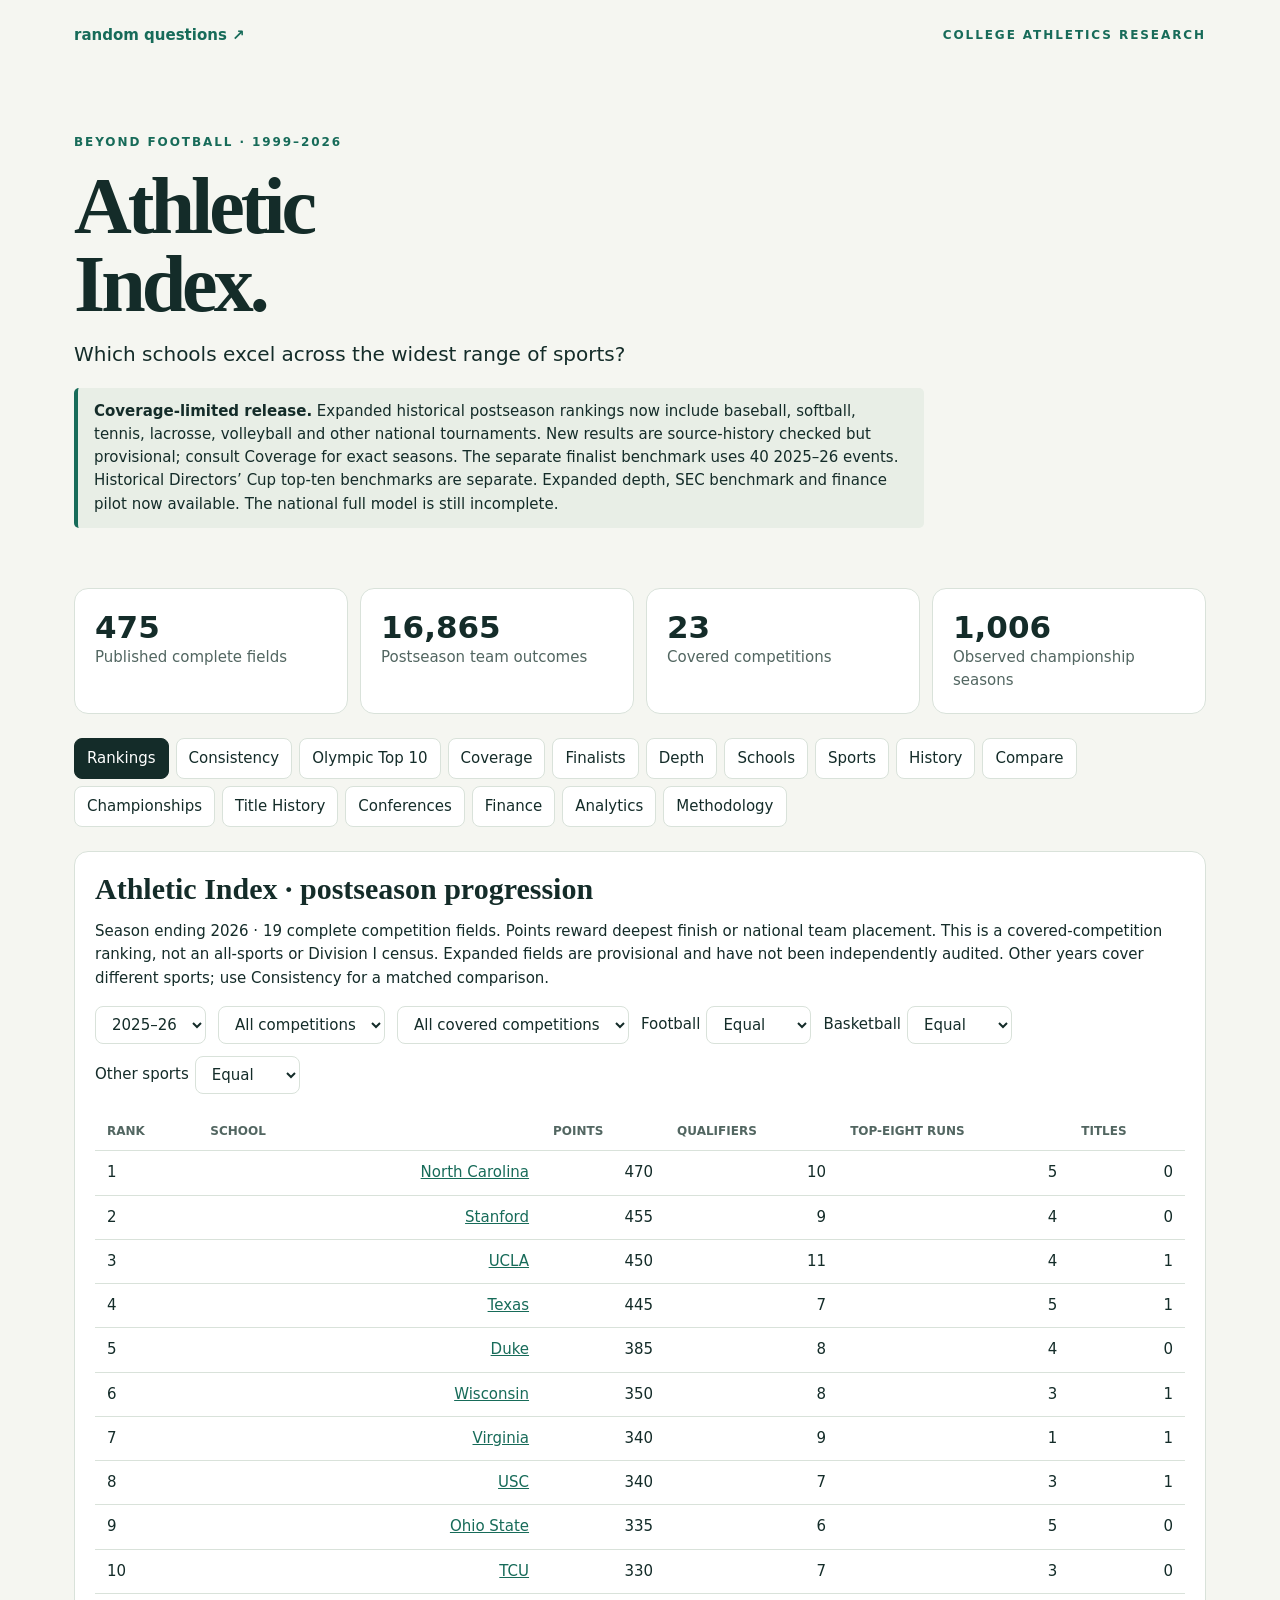
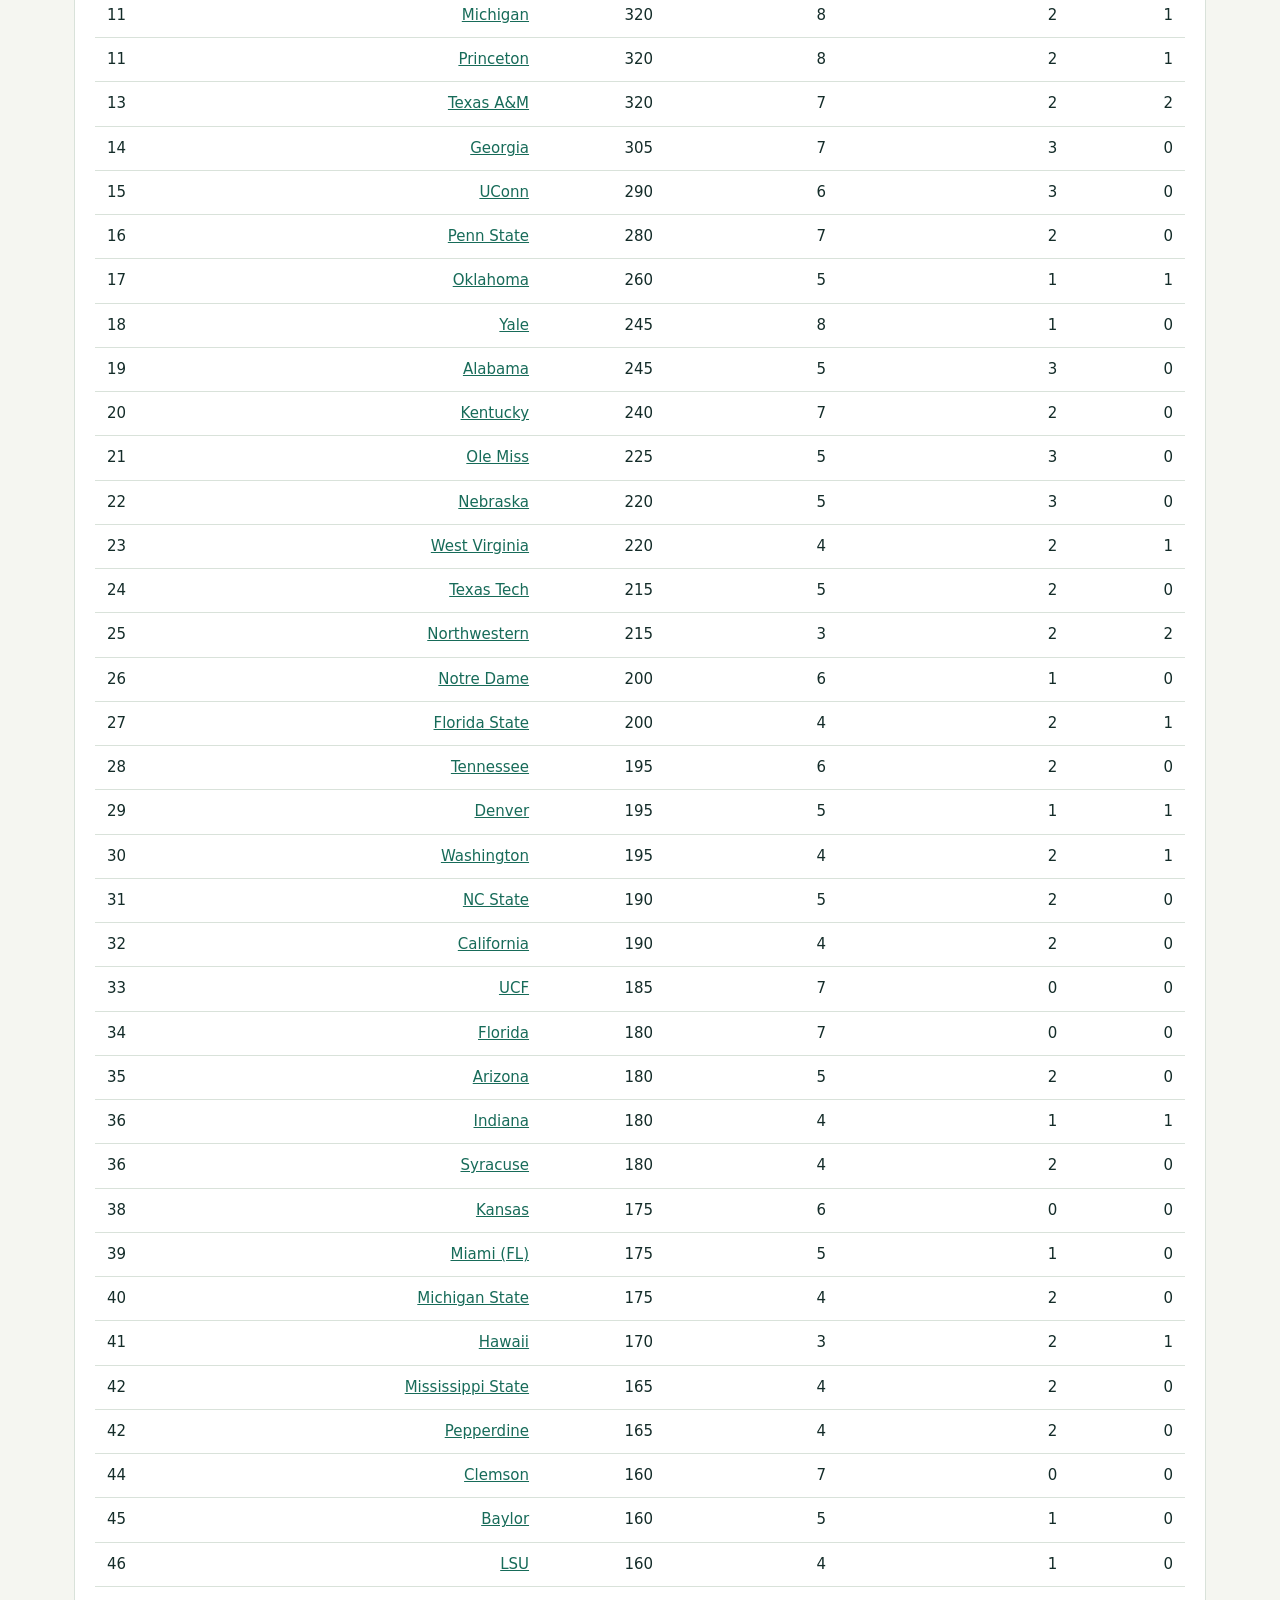
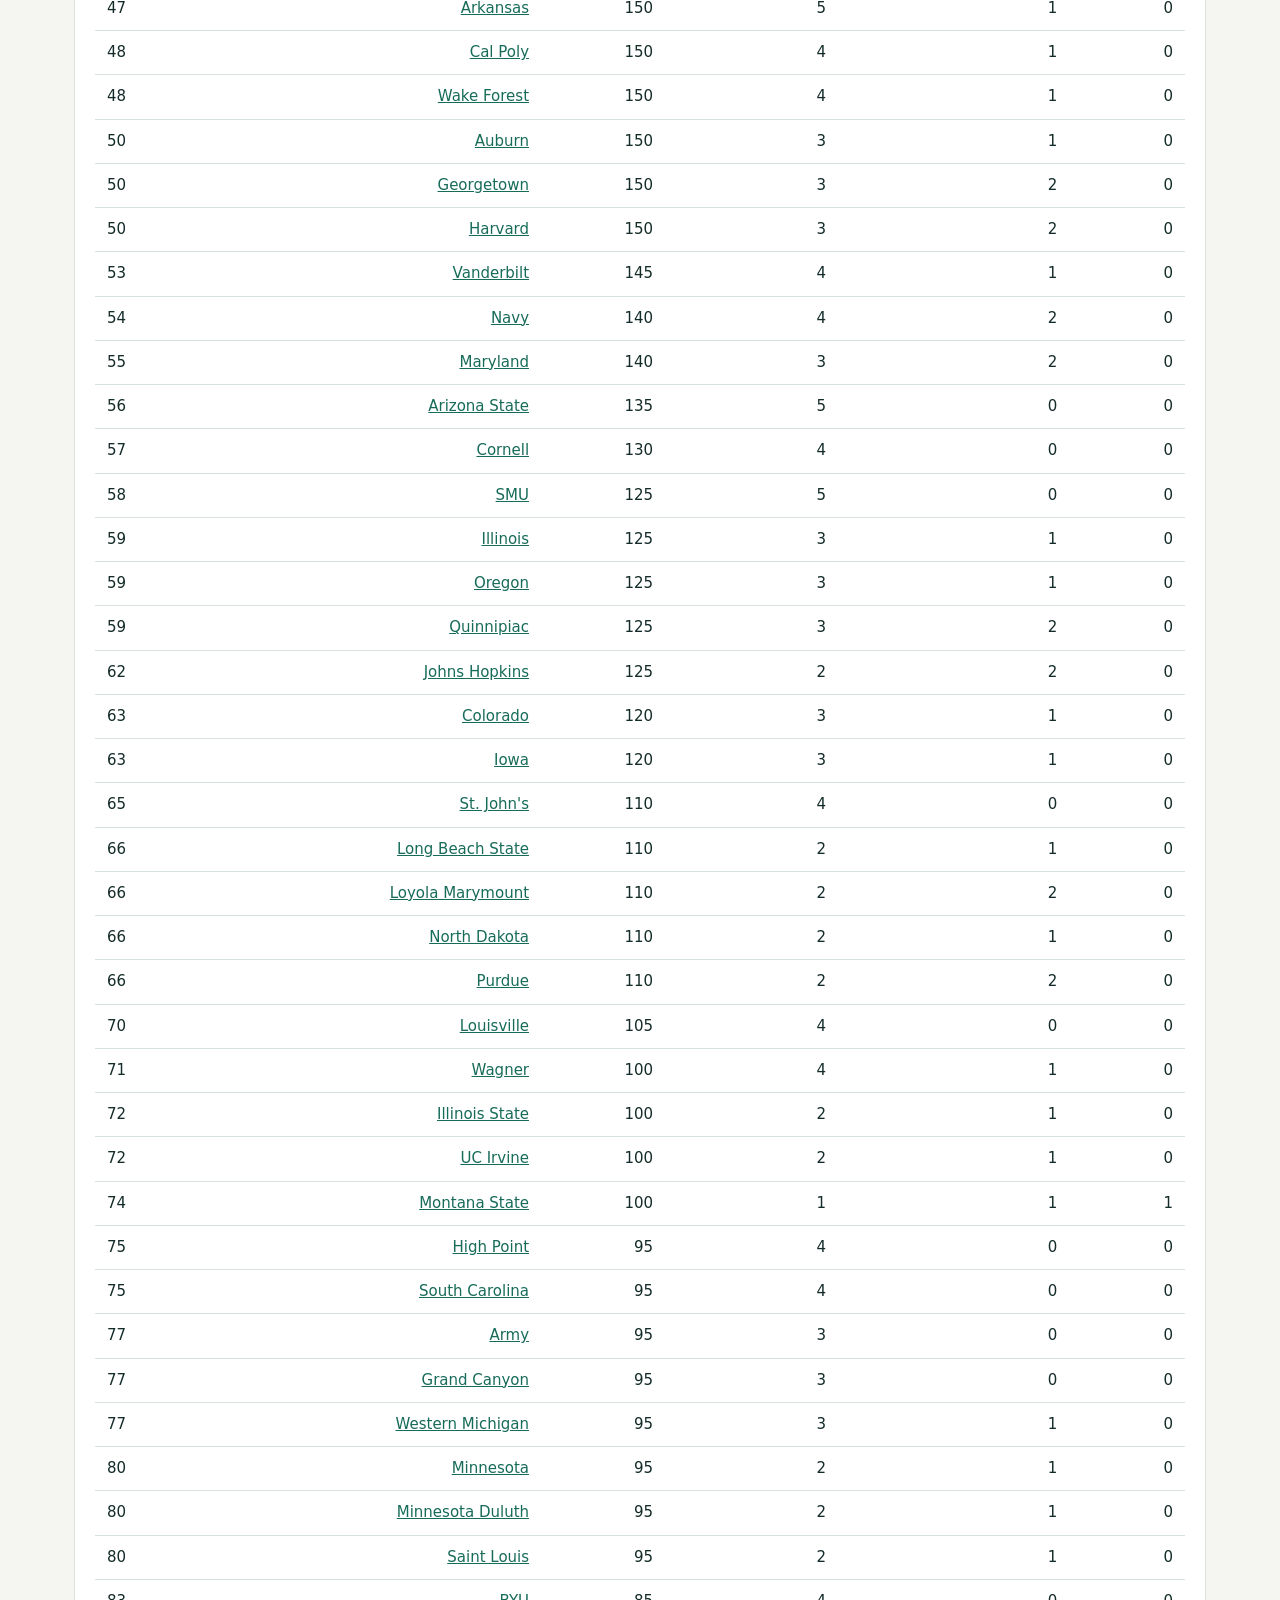
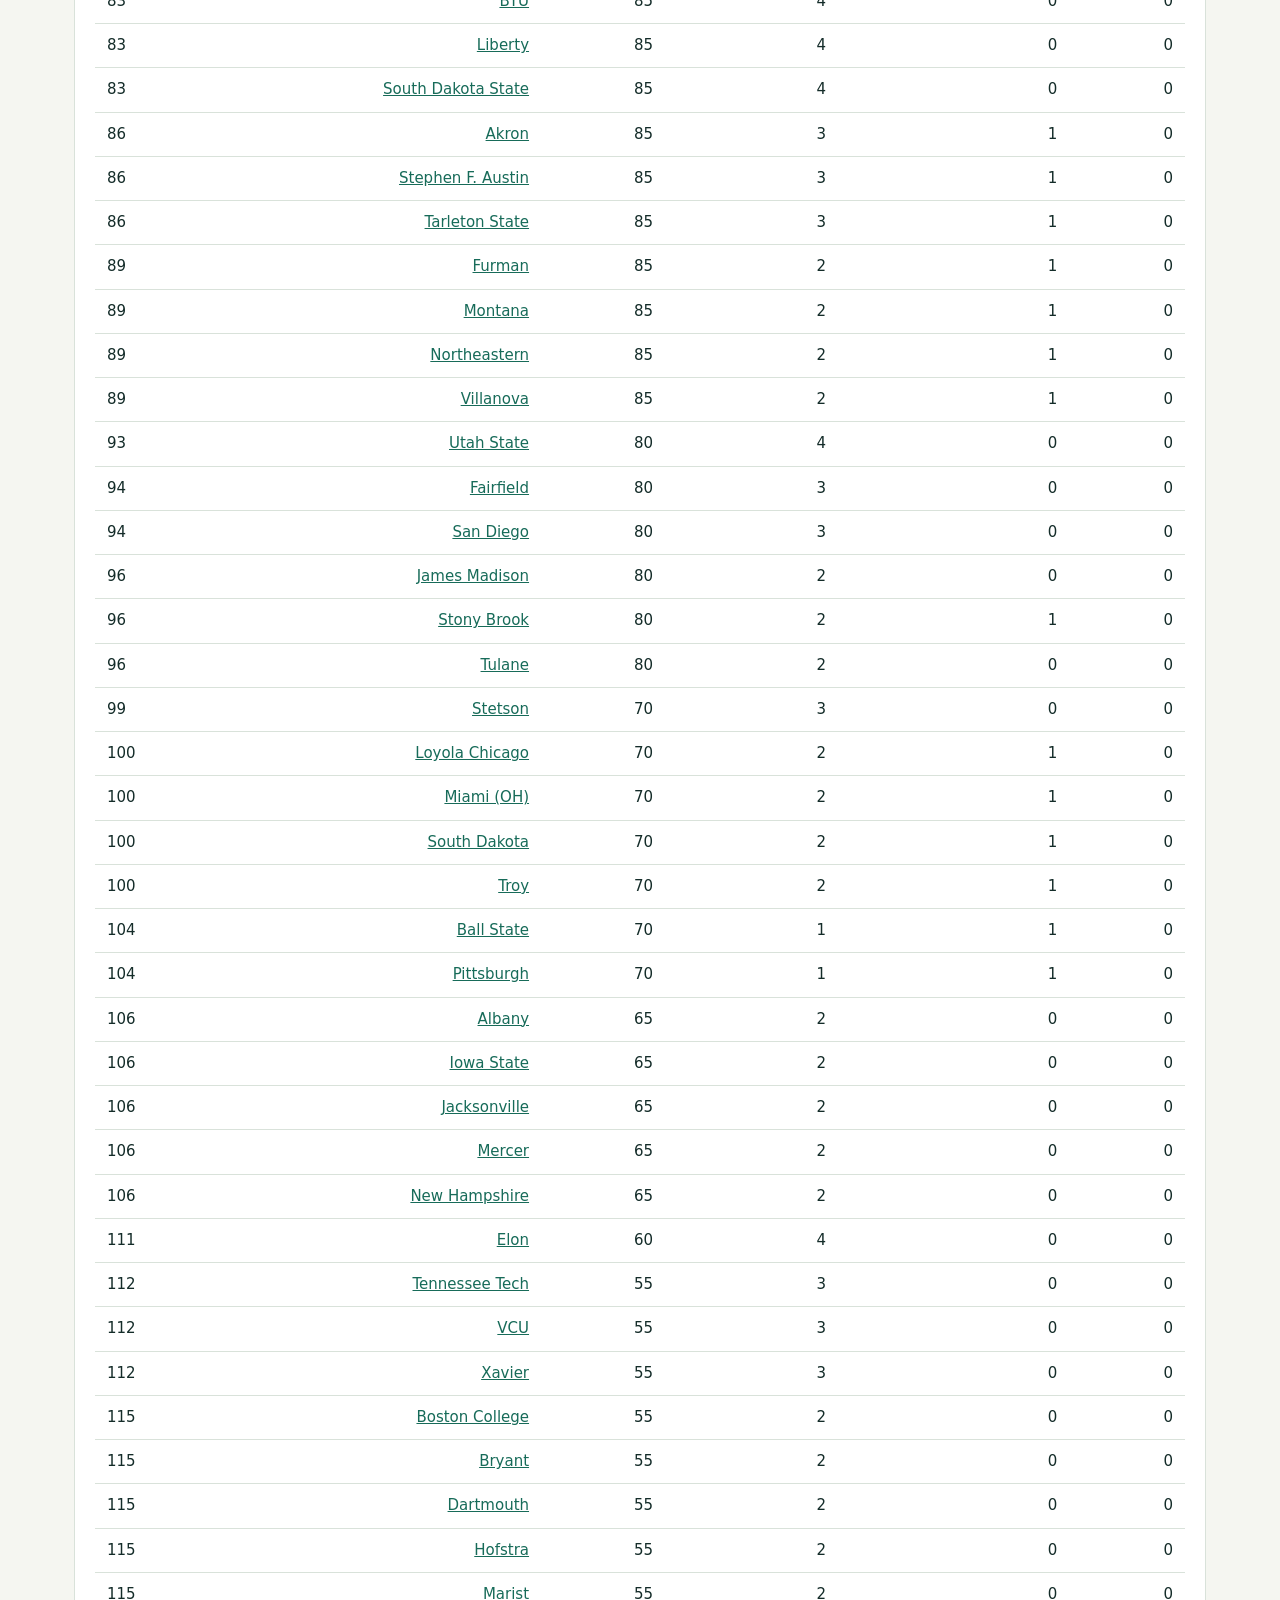
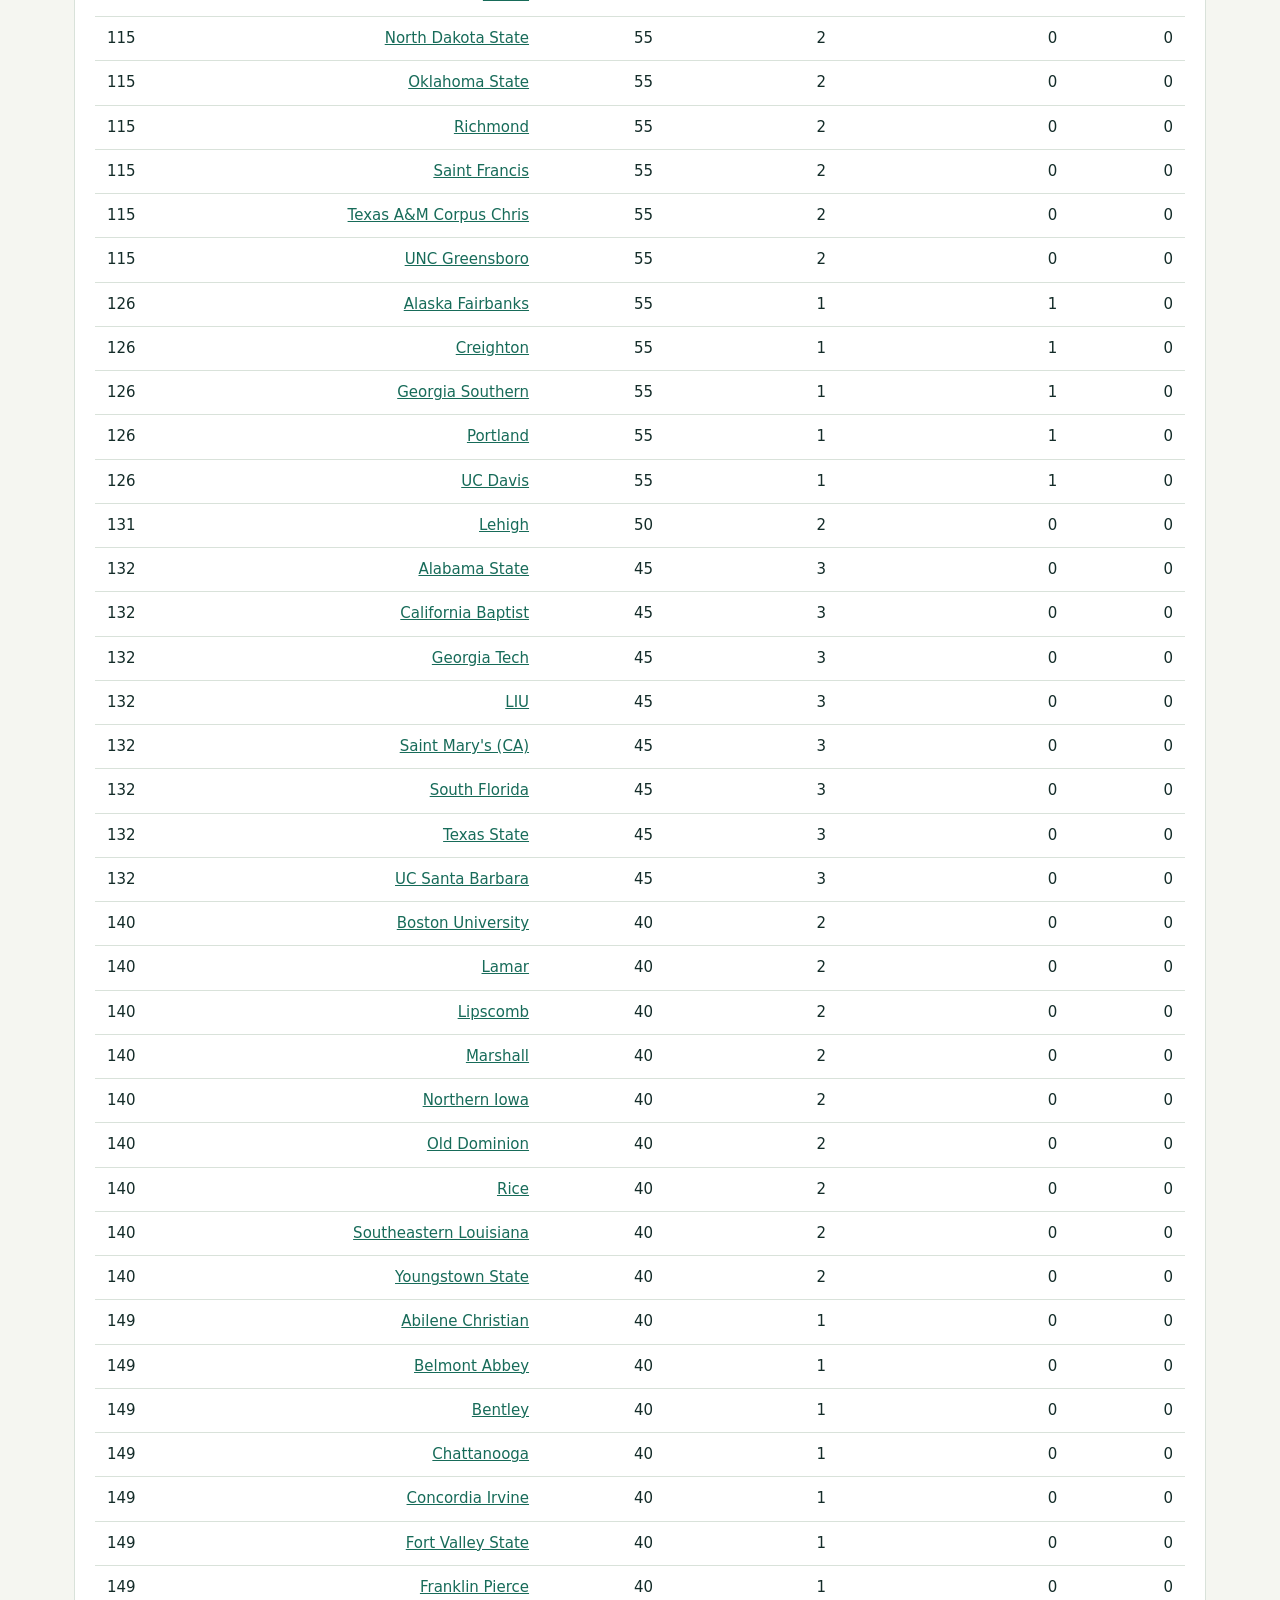
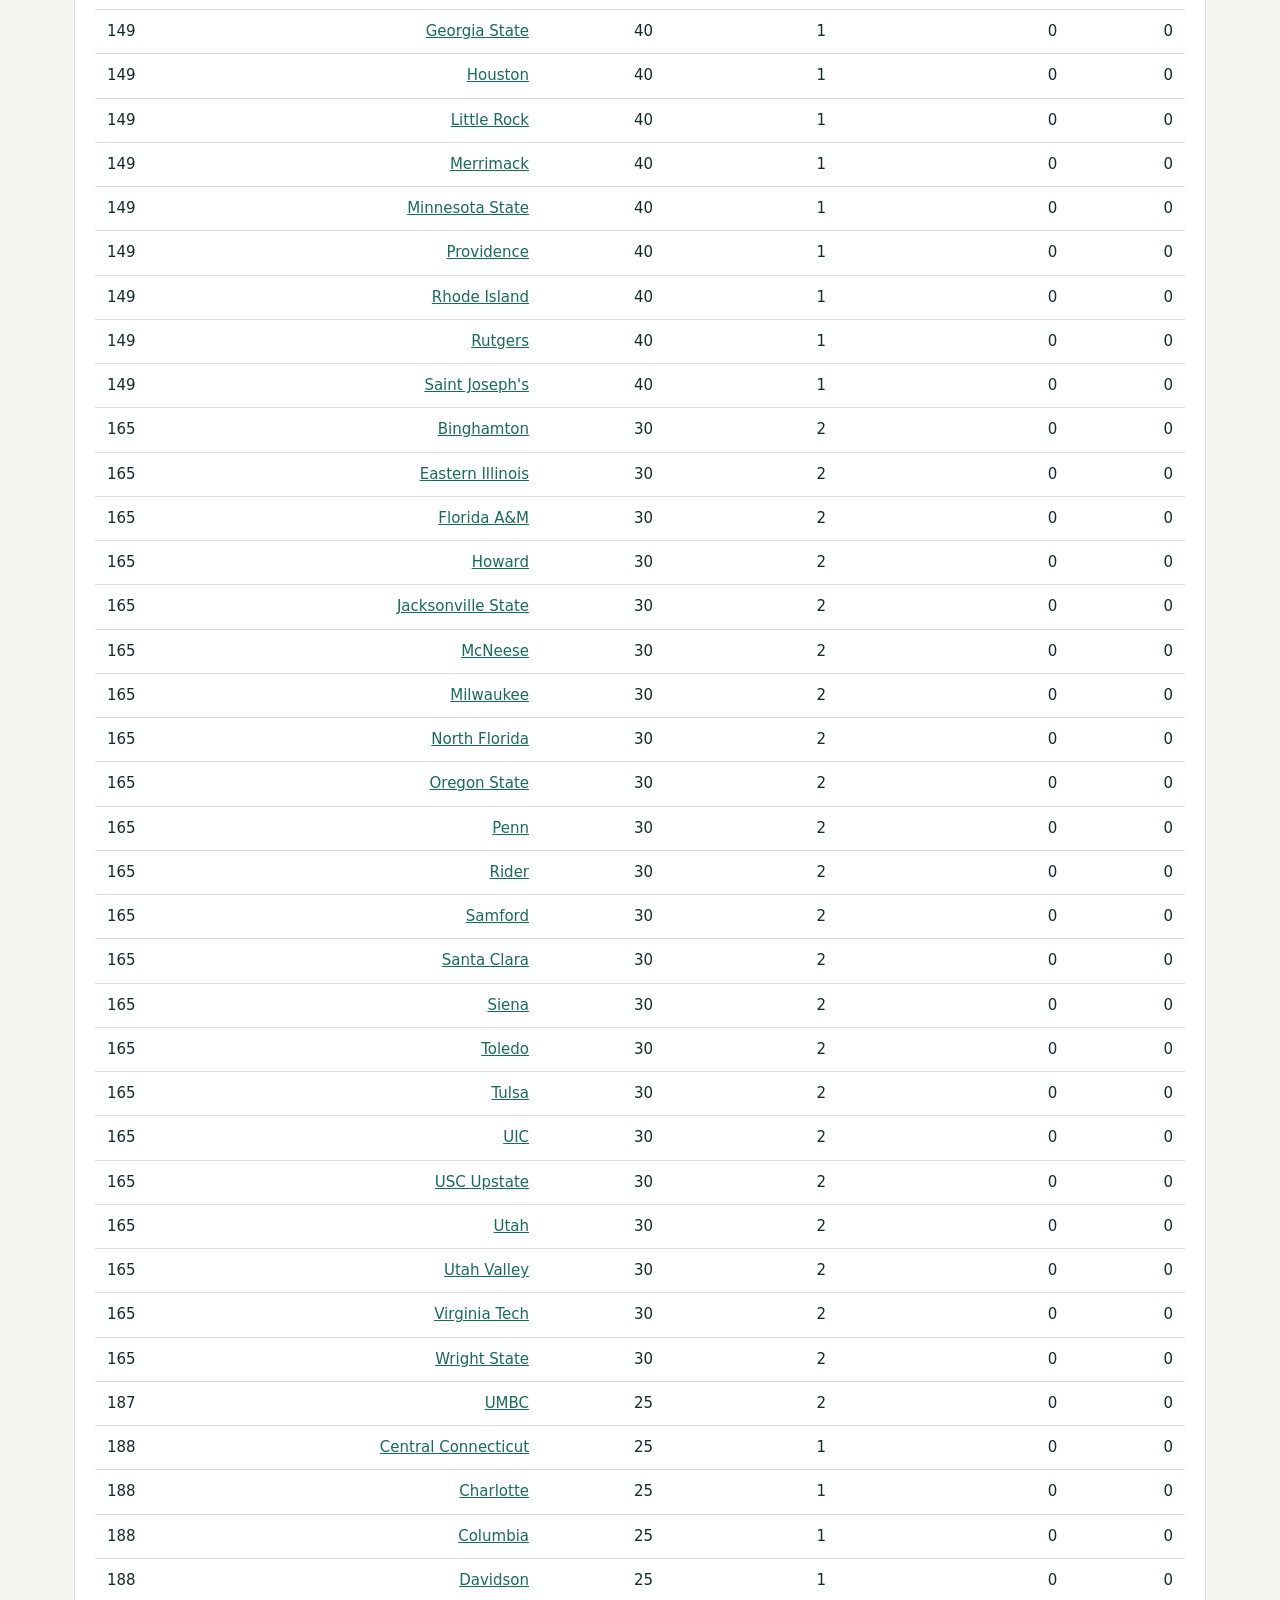
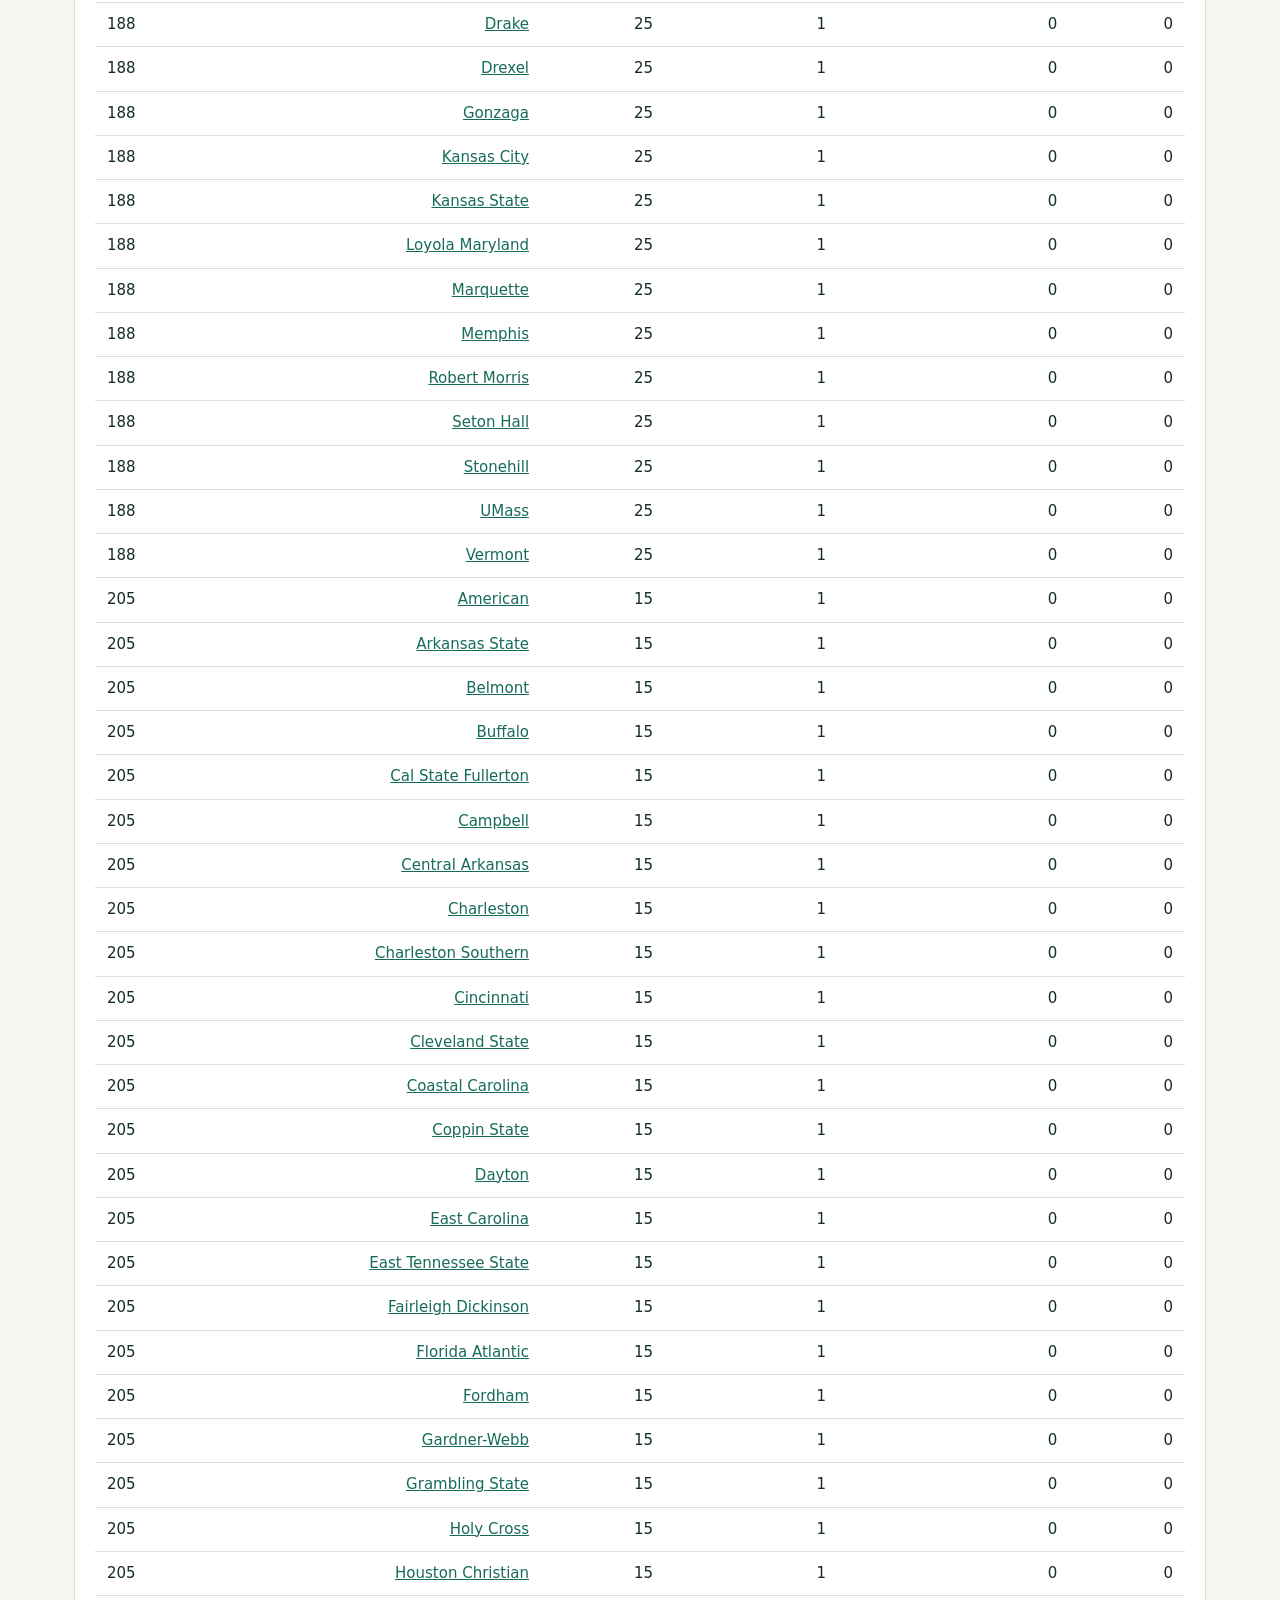
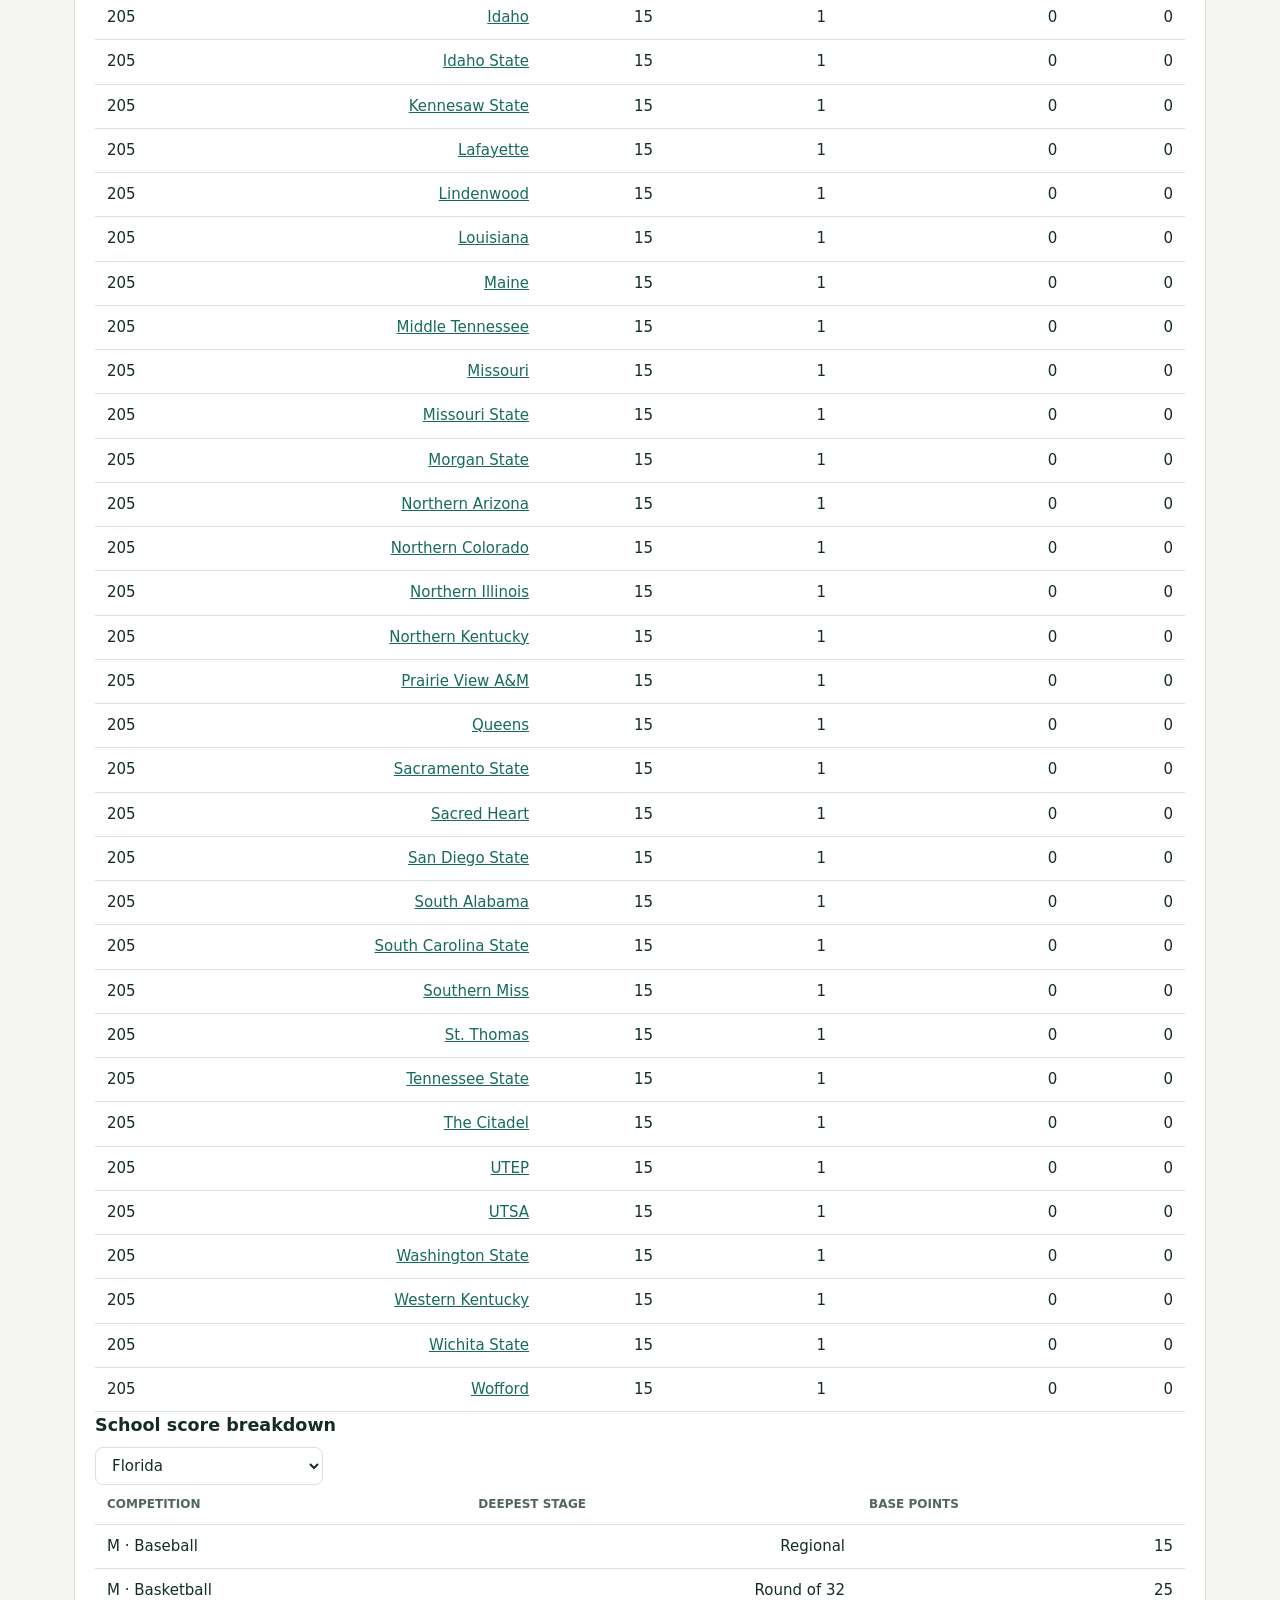
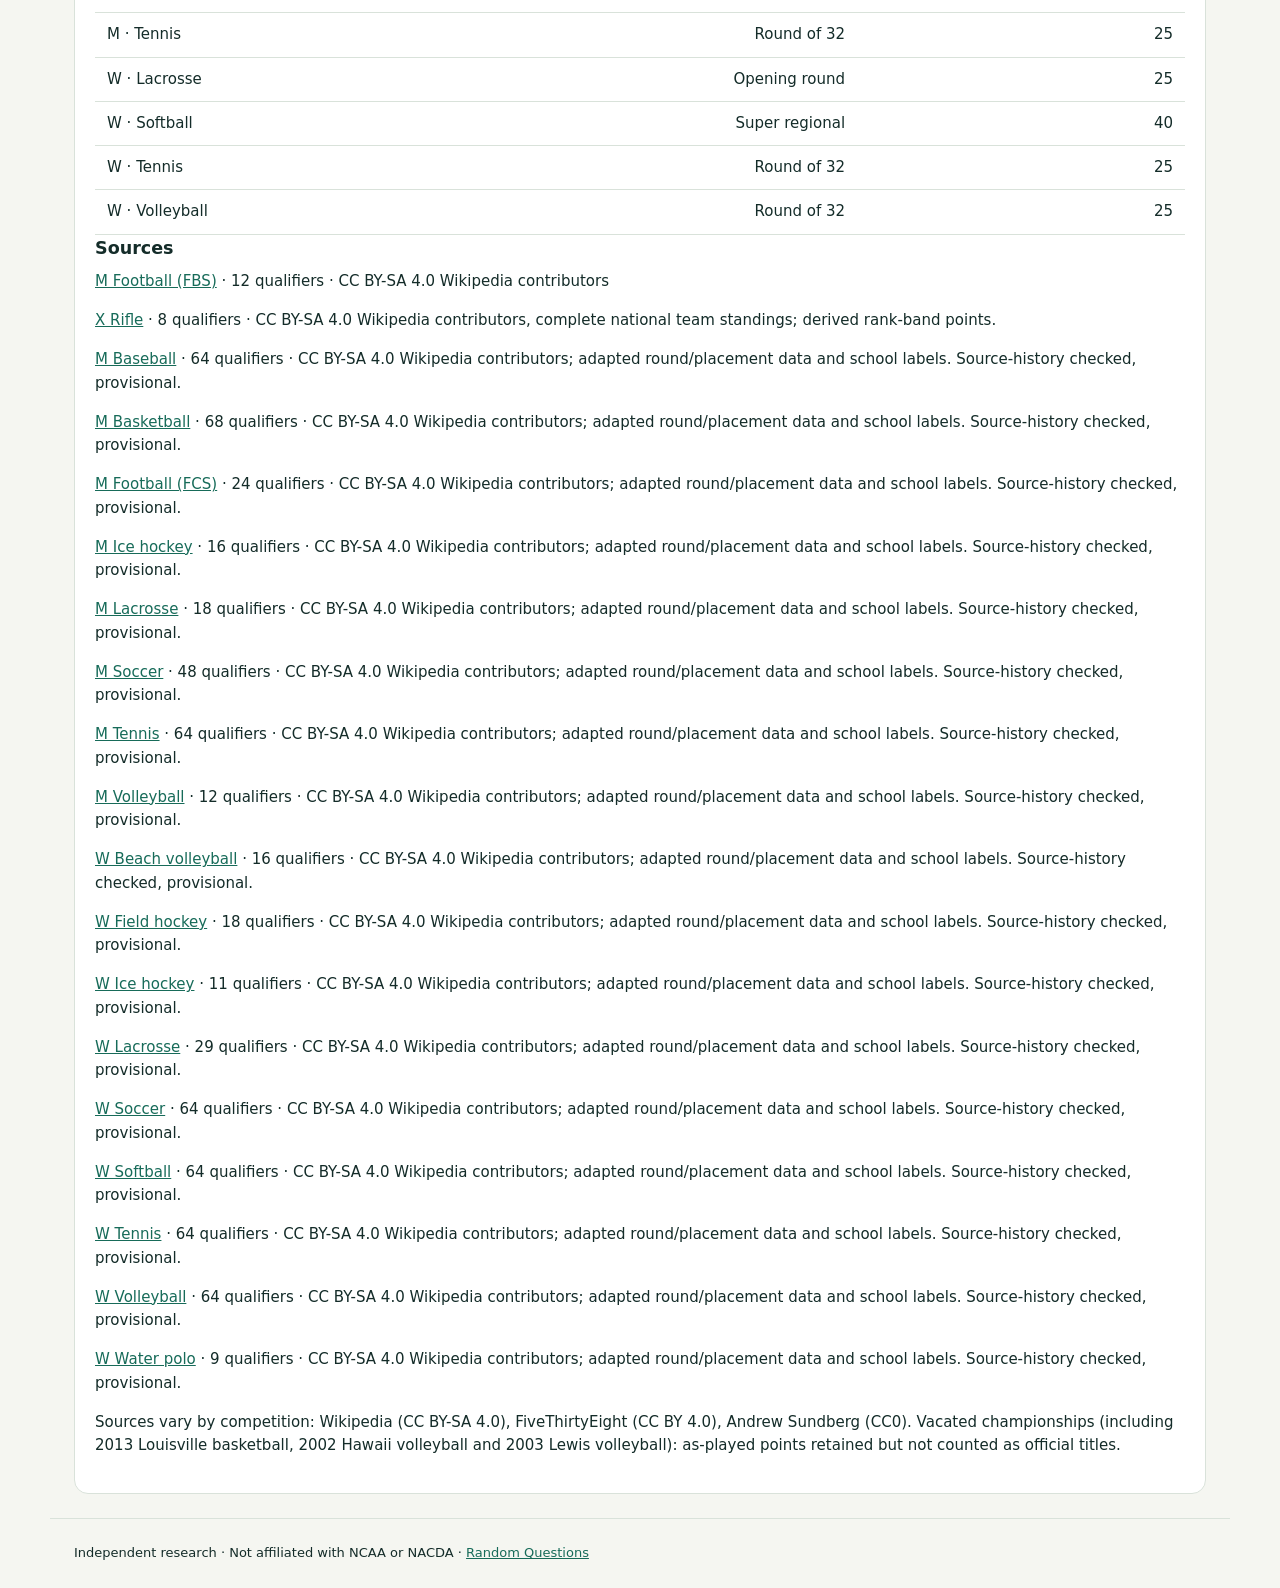
==== commit 5b8060ac: "Refresh release cache key and document as-played vacated championship policy" ====
--- a/athletic-index/index.html
+++ b/athletic-index/index.html
@@ -1,5 +1,5 @@
 <!doctype html><html lang="en"><head><meta charset="utf-8"><meta name="viewport" content="width=device-width,initial-scale=1"><meta name="description" content="Explore college athletic excellence across sports."><title>Athletic Index | Random Questions</title><style>
-:root{--ink:#142c29;--muted:#526661;--accent:#176b59;--paper:#f5f6f1;--line:#d9e2da}*{box-sizing:border-box}body{margin:0;background:var(--paper);font:15px/1.55 system-ui,sans-serif;color:var(--ink)}a{color:var(--accent)}header,main,footer{max-width:1180px;margin:auto;padding:24px}header{display:flex;justify-content:space-between;align-items:center;gap:12px;font-weight:700}header a{text-decoration:none}h1{font:700 clamp(42px,7vw,80px)/.98 Georgia,serif;letter-spacing:-.05em;margin:15px 0}h2{font:700 30px Georgia,serif;margin:0 0 14px}h3{margin:0 0 8px}p{margin:8px 0 16px}.hero{padding:38px 0 24px;max-width:850px}.eyebrow{font-size:12px;letter-spacing:.16em;text-transform:uppercase;color:var(--accent);font-weight:800}.notice{background:#e8eee6;border-left:4px solid var(--accent);padding:12px 16px;border-radius:5px;margin:18px 0}.cards{display:grid;grid-template-columns:repeat(auto-fit,minmax(150px,1fr));gap:12px;margin:18px 0}.card,.panel{background:#fff;border:1px solid var(--line);border-radius:14px;padding:20px}.card strong{display:block;font-size:31px;line-height:1.2}.muted,small{color:var(--muted)}nav{display:flex;gap:7px;flex-wrap:wrap;margin:24px 0}button,select,input{font:inherit;border:1px solid var(--line);border-radius:8px;padding:8px 12px;background:white;color:var(--ink)}button{cursor:pointer}button.active{color:white;background:var(--ink);border-color:var(--ink)}button:focus-visible,a:focus-visible,select:focus-visible,input:focus-visible{outline:3px solid #c18735;outline-offset:3px}.controls{display:flex;flex-wrap:wrap;gap:12px;align-items:center;margin:12px 0 18px}.controls label{display:flex;gap:6px;align-items:center}.tablewrap{overflow:auto}table{width:100%;border-collapse:collapse;text-align:left;white-space:nowrap}td,th{padding:10px 12px;border-bottom:1px solid var(--line)}th{font-size:12px;text-transform:uppercase;color:var(--muted)}td.num{text-align:right;font-variant-numeric:tabular-nums}.bar{height:7px;background:#e8eee8;border-radius:5px;min-width:90px}.bar span{display:block;height:100%;background:var(--accent);border-radius:5px}.linkbtn{padding:0;border:0;text-decoration:underline;color:var(--accent);background:none}.columns{display:grid;grid-template-columns:repeat(auto-fit,minmax(260px,1fr));gap:12px}.section{margin:12px 0 25px}.label{font-size:12px;font-weight:700;color:var(--muted)}.status{font-size:12px;text-transform:uppercase;font-weight:800;color:#805d25}.chartline{display:flex;align-items:center;gap:6px;flex-wrap:wrap}.dot{display:grid;place-items:center;background:#e8eee8;border-radius:4px;padding:5px;font-size:11px;min-width:40px}.dot b{display:block;font-size:14px}footer{border-top:1px solid var(--line);font-size:13px}@media(max-width:600px){header,main,footer{padding:15px}.panel{padding:13px}.hero{padding-top:20px}td,th{padding:8px}h2{font-size:24px}}</style></head><body><header><a href="../">random questions ↗</a><span class="eyebrow">College athletics research</span></header><main><div class="hero"><div class="eyebrow">Beyond football · 1999–2026</div><h1>Athletic<br>Index.</h1><p style="font-size:20px">Which schools excel across the widest range of sports?</p><div class="notice"><b>Coverage-limited release.</b> Expanded historical postseason rankings now include baseball, softball, tennis, lacrosse, volleyball and other national tournaments. New results are source-history checked but provisional; consult Coverage for exact seasons. The separate finalist benchmark uses 40 2025–26 events. Historical Directors’ Cup top-ten benchmarks are separate. Expanded depth, SEC benchmark and finance pilot now available. The national full model is still incomplete.</div></div><div class="cards" id="summary"></div><nav id="nav" aria-label="Explore"></nav><div id="page" aria-live="polite"></div><noscript>JavaScript is required for this interactive research tool.</noscript></main><footer>Independent research · Not affiliated with NCAA or NACDA · <a href="../">Random Questions</a></footer><script src="postseason-v3.js"></script><script>
+:root{--ink:#142c29;--muted:#526661;--accent:#176b59;--paper:#f5f6f1;--line:#d9e2da}*{box-sizing:border-box}body{margin:0;background:var(--paper);font:15px/1.55 system-ui,sans-serif;color:var(--ink)}a{color:var(--accent)}header,main,footer{max-width:1180px;margin:auto;padding:24px}header{display:flex;justify-content:space-between;align-items:center;gap:12px;font-weight:700}header a{text-decoration:none}h1{font:700 clamp(42px,7vw,80px)/.98 Georgia,serif;letter-spacing:-.05em;margin:15px 0}h2{font:700 30px Georgia,serif;margin:0 0 14px}h3{margin:0 0 8px}p{margin:8px 0 16px}.hero{padding:38px 0 24px;max-width:850px}.eyebrow{font-size:12px;letter-spacing:.16em;text-transform:uppercase;color:var(--accent);font-weight:800}.notice{background:#e8eee6;border-left:4px solid var(--accent);padding:12px 16px;border-radius:5px;margin:18px 0}.cards{display:grid;grid-template-columns:repeat(auto-fit,minmax(150px,1fr));gap:12px;margin:18px 0}.card,.panel{background:#fff;border:1px solid var(--line);border-radius:14px;padding:20px}.card strong{display:block;font-size:31px;line-height:1.2}.muted,small{color:var(--muted)}nav{display:flex;gap:7px;flex-wrap:wrap;margin:24px 0}button,select,input{font:inherit;border:1px solid var(--line);border-radius:8px;padding:8px 12px;background:white;color:var(--ink)}button{cursor:pointer}button.active{color:white;background:var(--ink);border-color:var(--ink)}button:focus-visible,a:focus-visible,select:focus-visible,input:focus-visible{outline:3px solid #c18735;outline-offset:3px}.controls{display:flex;flex-wrap:wrap;gap:12px;align-items:center;margin:12px 0 18px}.controls label{display:flex;gap:6px;align-items:center}.tablewrap{overflow:auto}table{width:100%;border-collapse:collapse;text-align:left;white-space:nowrap}td,th{padding:10px 12px;border-bottom:1px solid var(--line)}th{font-size:12px;text-transform:uppercase;color:var(--muted)}td.num{text-align:right;font-variant-numeric:tabular-nums}.bar{height:7px;background:#e8eee8;border-radius:5px;min-width:90px}.bar span{display:block;height:100%;background:var(--accent);border-radius:5px}.linkbtn{padding:0;border:0;text-decoration:underline;color:var(--accent);background:none}.columns{display:grid;grid-template-columns:repeat(auto-fit,minmax(260px,1fr));gap:12px}.section{margin:12px 0 25px}.label{font-size:12px;font-weight:700;color:var(--muted)}.status{font-size:12px;text-transform:uppercase;font-weight:800;color:#805d25}.chartline{display:flex;align-items:center;gap:6px;flex-wrap:wrap}.dot{display:grid;place-items:center;background:#e8eee8;border-radius:4px;padding:5px;font-size:11px;min-width:40px}.dot b{display:block;font-size:14px}footer{border-top:1px solid var(--line);font-size:13px}@media(max-width:600px){header,main,footer{padding:15px}.panel{padding:13px}.hero{padding-top:20px}td,th{padding:8px}h2{font-size:24px}}</style></head><body><header><a href="../">random questions ↗</a><span class="eyebrow">College athletics research</span></header><main><div class="hero"><div class="eyebrow">Beyond football · 1999–2026</div><h1>Athletic<br>Index.</h1><p style="font-size:20px">Which schools excel across the widest range of sports?</p><div class="notice"><b>Coverage-limited release.</b> Expanded historical postseason rankings now include baseball, softball, tennis, lacrosse, volleyball and other national tournaments. New results are source-history checked but provisional; consult Coverage for exact seasons. The separate finalist benchmark uses 40 2025–26 events. Historical Directors’ Cup top-ten benchmarks are separate. Expanded depth, SEC benchmark and finance pilot now available. The national full model is still incomplete.</div></div><div class="cards" id="summary"></div><nav id="nav" aria-label="Explore"></nav><div id="page" aria-live="polite"></div><noscript>JavaScript is required for this interactive research tool.</noscript></main><footer>Independent research · Not affiliated with NCAA or NACDA · <a href="../">Random Questions</a></footer><script src="postseason-v3.js?v=20261128-406"></script><script>
 const MASTER_COVERAGE={"summary":{"seasons":[2000,2026],"competitionLabels":41,"observedCompetitionSeasons":1006,"completeFields":69,"completeFieldOutcomes":3303,"topTenFields":25,"championshipEventRecords":1006,"officialTitleClaims":972,"uniqueSchoolLabels":351,"schoolSportSeasonRows":4501,"sponsorshipObservations":51,"conferenceRankObservations":21,"financeObservations":6,"flaggedEvents":6,"issues":6,"completeNationalDatabase":false,"identityReconciliationComplete":false},"coverageByYear":[{"year":2000,"observed":34,"complete":2,"topTen":1,"championship":34,"flagged":0},{"year":2001,"observed":36,"complete":2,"topTen":1,"championship":36,"flagged":0},{"year":2002,"observed":36,"complete":2,"topTen":1,"championship":36,"flagged":0},{"year":2003,"observed":36,"complete":2,"topTen":0,"championship":36,"flagged":0},{"year":2004,"observed":37,"complete":2,"topTen":0,"championship":37,"flagged":1},{"year":2005,"observed":37,"complete":2,"topTen":0,"championship":37,"flagged":1},{"year":2006,"observed":37,"complete":2,"topTen":0,"championship":37,"flagged":0},{"year":2007,"observed":37,"complete":2,"topTen":0,"championship":37,"flagged":1},{"year":2008,"observed":37,"complete":2,"topTen":0,"championship":37,"flagged":0},{"year":2009,"observed":37,"complete":2,"topTen":0,"championship":37,"flagged":0},{"year":2010,"observed":37,"complete":2,"topTen":0,"championship":37,"flagged":0},{"year":2011,"observed":37,"complete":2,"topTen":0,"championship":37,"flagged":0},{"year":2012,"observed":37,"complete":2,"topTen":0,"championship":37,"flagged":1},{"year":2013,"observed":37,"complete":2,"topTen":0,"championship":37,"flagged":1},{"year":2014,"observed":37,"complete":2,"topTen":0,"championship":37,"flagged":1},{"year":2015,"observed":37,"complete":3,"topTen":0,"championship":37,"flagged":0},{"year":2016,"observed":38,"complete":3,"topTen":0,"championship":38,"flagged":0},{"year":2017,"observed":38,"complete":3,"topTen":0,"championship":38,"flagged":0},{"year":2018,"observed":38,"complete":3,"topTen":0,"championship":38,"flagged":0},{"year":2019,"observed":38,"complete":2,"topTen":0,"championship":38,"flagged":0},{"year":2020,"observed":38,"complete":1,"topTen":0,"championship":38,"flagged":0},{"year":2021,"observed":38,"complete":2,"topTen":0,"championship":38,"flagged":0},{"year":2022,"observed":38,"complete":2,"topTen":0,"championship":38,"flagged":0},{"year":2023,"observed":38,"complete":2,"topTen":0,"championship":38,"flagged":0},{"year":2024,"observed":38,"complete":5,"topTen":4,"championship":38,"flagged":0},{"year":2025,"observed":38,"complete":11,"topTen":9,"championship":38,"flagged":0},{"year":2026,"observed":40,"complete":2,"topTen":9,"championship":40,"flagged":0}],"bySport":[{"competition":"M Baseball","observed":27,"complete":1,"topTen":0,"championship":27,"flagged":0},{"competition":"M Basketball","observed":27,"complete":25,"topTen":0,"championship":27,"flagged":1},{"competition":"M Cross country","observed":27,"complete":0,"topTen":2,"championship":27,"flagged":0},{"competition":"M Fencing","observed":1,"complete":0,"topTen":0,"championship":1,"flagged":0},{"competition":"M Football (FBS)","observed":27,"complete":12,"topTen":0,"championship":27,"flagged":0},{"competition":"M Football (FCS)","observed":27,"complete":0,"topTen":0,"championship":27,"flagged":0},{"competition":"M Golf","observed":27,"complete":0,"topTen":0,"championship":27,"flagged":0},{"competition":"M Gymnastics","observed":27,"complete":0,"topTen":0,"championship":27,"flagged":0},{"competition":"M Ice hockey","observed":27,"complete":2,"topTen":0,"championship":27,"flagged":0},{"competition":"M Indoor track","observed":27,"complete":0,"topTen":3,"championship":27,"flagged":0},{"competition":"M Lacrosse","observed":27,"complete":1,"topTen":0,"championship":27,"flagged":0},{"competition":"M Outdoor track","observed":27,"complete":0,"topTen":3,"championship":27,"flagged":3},{"competition":"M Soccer","observed":27,"complete":0,"topTen":0,"championship":27,"flagged":0},{"competition":"M Swimming & diving","observed":27,"complete":0,"topTen":5,"championship":27,"flagged":0},{"competition":"M Tennis","observed":27,"complete":0,"topTen":0,"championship":27,"flagged":0},{"competition":"M Volleyball","observed":27,"complete":0,"topTen":0,"championship":27,"flagged":0},{"competition":"M Water polo","observed":27,"complete":0,"topTen":0,"championship":27,"flagged":0},{"competition":"M Wrestling","observed":27,"complete":0,"topTen":2,"championship":27,"flagged":0},{"competition":"W Basketball","observed":27,"complete":20,"topTen":0,"championship":27,"flagged":0},{"competition":"W Beach volleyball","observed":11,"complete":0,"topTen":0,"championship":11,"flagged":0},{"competition":"W Bowling","observed":23,"complete":0,"topTen":0,"championship":23,"flagged":0},{"competition":"W Cross country","observed":27,"complete":0,"topTen":2,"championship":27,"flagged":0},{"competition":"W Fencing","observed":1,"complete":0,"topTen":0,"championship":1,"flagged":0},{"competition":"W Field hockey","observed":27,"complete":0,"topTen":0,"championship":27,"flagged":0},{"competition":"W Golf","observed":27,"complete":0,"topTen":0,"championship":27,"flagged":0},{"competition":"W Gymnastics","observed":27,"complete":1,"topTen":0,"championship":27,"flagged":1},{"competition":"W Ice hockey","observed":26,"complete":2,"topTen":0,"championship":26,"flagged":0},{"competition":"W Indoor track","observed":27,"complete":0,"topTen":3,"championship":27,"flagged":0},{"competition":"W Lacrosse","observed":27,"complete":1,"topTen":0,"championship":27,"flagged":0},{"competition":"W Outdoor track","observed":27,"complete":0,"topTen":3,"championship":27,"flagged":1},{"competition":"W Rowing","observed":27,"complete":0,"topTen":0,"championship":27,"flagged":0},{"competition":"W Soccer","observed":27,"complete":0,"topTen":0,"championship":27,"flagged":0},{"competition":"W Softball","observed":27,"complete":1,"topTen":0,"championship":27,"flagged":0},{"competition":"W Swimming & diving","observed":27,"complete":0,"topTen":2,"championship":27,"flagged":0},{"competition":"W Tennis","observed":27,"complete":0,"topTen":0,"championship":27,"flagged":0},{"competition":"W Volleyball","observed":27,"complete":0,"topTen":0,"championship":27,"flagged":0},{"competition":"W Water polo","observed":26,"complete":0,"topTen":0,"championship":26,"flagged":0},{"competition":"W Wrestling","observed":1,"complete":0,"topTen":0,"championship":1,"flagged":0},{"competition":"X Fencing","observed":26,"complete":0,"topTen":0,"championship":26,"flagged":0},{"competition":"X Rifle","observed":27,"complete":3,"topTen":0,"championship":27,"flagged":0},{"competition":"X Skiing","observed":27,"complete":0,"topTen":0,"championship":27,"flagged":0}],"notes":"Observed records only; absent rows are unknown. No roster-based nonqualification or unsponsored status inferred. Title claims and source conflicts are not final adjudications. Complete field means reported tournament qualifiers or national ranked field, not all sponsored programs. As-played points preserved separately from official title claims."};
 const PROGRESSION={"license":"CC BY-SA 4.0","attribution":"Mixed sources: Wikipedia CC BY-SA 4.0, FiveThirtyEight CC BY 4.0, Andrew Sundberg CC0. See per-event source, license and attribution. Basketball scoring uses as-played finishes, with known vacated titles flagged.","events":[{"season":2000,"gender":"M","sport":"Basketball","fieldSize":64,"coverage":"complete tournament field","source":"https://en.wikipedia.org/wiki/2000_NCAA_Division_I_men%27s_basketball_tournament","via":"https://github.com/shoenot/march-madness-games-csv/blob/main/csv/combined.csv","license":"CC BY-SA 4.0","attribution":"Wikipedia contributors; factual main-bracket results via shoenot. Blank vacated team names restored against published brackets; as-played scoring with known vacaturs marked.","results":[{"school":"Lamar","stage":"Round of 64","points":15},{"school":"DePaul","stage":"Round of 64","points":15},{"school":"Butler","stage":"Round of 64","points":15},{"school":"Penn","stage":"Round of 64","points":15},{"school":"Indiana","stage":"Round of 64","points":15},{"school":"Hofstra","stage":"Round of 64","points":15},{"school":"Oregon","stage":"Round of 64","points":15},{"school":"Lafayette","stage":"Round of 64","points":15},{"school":"Kansas","stage":"Round of 32","points":25},{"school":"Illinois","stage":"Round of 32","points":25},{"school":"Pepperdine","stage":"Round of 32","points":25},{"school":"Temple","stage":"Round of 32","points":25},{"school":"Duke","stage":"Sweet Sixteen","points":40},{"school":"Seton Hall","stage":"Sweet Sixteen","points":40},{"school":"Oklahoma State","stage":"Elite Eight","points":55},{"school":"South Carolina State","stage":"Round of 64","points":15},{"school":"Missouri","stage":"Round of 64","points":15},{"school":"Utah State","stage":"Round of 64","points":15},{"school":"Louisiana","stage":"Round of 64","points":15},{"school":"Arkansas","stage":"Round of 64","points":15},{"school":"Appalachian State","stage":"Round of 64","points":15},{"school":"UNLV","stage":"Round of 64","points":15},{"school":"UNC Wilmington","stage":"Round of 64","points":15},{"school":"Stanford","stage":"Round of 32","points":25},{"school":"UConn","stage":"Round of 32","points":25},{"school":"Ohio State","stage":"Round of 32","points":25,"subsequently_vacated":true},{"school":"Cincinnati","stage":"Round of 32","points":25},{"school":"Tennessee","stage":"Sweet Sixteen","points":40},{"school":"Miami (FL)","stage":"Sweet Sixteen","points":40},{"school":"Tulsa","stage":"Elite Eight","points":55},{"school":"Valparaiso","stage":"Round of 64","points":15},{"school":"Saint Louis","stage":"Round of 64","points":15},{"school":"St. Bonaventure","stage":"Round of 64","points":15},{"school":"Samford","stage":"Round of 64","points":15},{"school":"Ball State","stage":"Round of 64","points":15},{"school":"Iona","stage":"Round of 64","points":15},{"school":"Creighton","stage":"Round of 64","points":15},{"school":"Central Connecticut","stage":"Round of 64","points":15},{"school":"Utah","stage":"Round of 32","points":25},{"school":"Kentucky","stage":"Round of 32","points":25},{"school":"Maryland","stage":"Round of 32","points":25},{"school":"Auburn","stage":"Round of 32","points":25},{"school":"Syracuse","stage":"Sweet Sixteen","points":40},{"school":"UCLA","stage":"Sweet Sixteen","points":40},{"school":"Iowa State","stage":"Elite Eight","points":55},{"school":"Jackson State","stage":"Round of 64","points":15},{"school":"Fresno State","stage":"Round of 64","points":15},{"school":"Indiana State","stage":"Round of 64","points":15},{"school":"Southeast Missouri State","stage":"Round of 64","points":15},{"school":"Dayton","stage":"Round of 64","points":15},{"school":"Winthrop","stage":"Round of 64","points":15},{"school":"Louisville","stage":"Round of 64","points":15},{"school":"Northern Arizona","stage":"Round of 64","points":15},{"school":"Arizona","stage":"Round of 32","points":25},{"school":"Texas","stage":"Round of 32","points":25},{"school":"Oklahoma","stage":"Round of 32","points":25},{"school":"St John's","stage":"Round of 32","points":25},{"school":"LSU","stage":"Sweet Sixteen","points":40},{"school":"Gonzaga","stage":"Sweet Sixteen","points":40},{"school":"Purdue","stage":"Elite Eight","points":55},{"school":"North Carolina","stage":"Final Four","points":70},{"school":"Wisconsin","stage":"Final Four","points":70},{"school":"Florida","stage":"Runner-up","points":85},{"school":"Michigan State","stage":"Champion","points":100}]},{"season":2000,"gender":"W","sport":"Basketball","fieldSize":64,"source":"https://github.com/fivethirtyeight/data/blob/master/ncaa-womens-basketball-tournament/ncaa-womens-basketball-tournament-history.csv","license":"CC BY 4.0","attribution":"FiveThirtyEight, NCAA women's basketball tournament history; normalized names and derived scores; 2018 South Dakota State corrected using university game report.","coverage":"complete tournament field","results":[{"school":"Alcorn State","stage":"Round of 64","points":15},{"school":"Arizona","stage":"Round of 32","points":25},{"school":"Auburn","stage":"Round of 32","points":25},{"school":"Boston College","stage":"Round of 32","points":25},{"school":"BYU","stage":"Round of 64","points":15},{"school":"Campbell","stage":"Round of 64","points":15},{"school":"Clemson","stage":"Round of 32","points":25},{"school":"Dartmouth","stage":"Round of 64","points":15},{"school":"Drake","stage":"Round of 64","points":15},{"school":"Duke","stage":"Sweet Sixteen","points":40},{"school":"Furman","stage":"Round of 64","points":15},{"school":"George Washington","stage":"Round of 32","points":25},{"school":"Georgia","stage":"Elite Eight","points":55},{"school":"Green Bay","stage":"Round of 64","points":15},{"school":"Hampton","stage":"Round of 64","points":15},{"school":"Holy Cross","stage":"Round of 64","points":15},{"school":"Illinois","stage":"Round of 32","points":25},{"school":"Iowa State","stage":"Sweet Sixteen","points":40},{"school":"Kansas","stage":"Round of 64","points":15},{"school":"Kent State","stage":"Round of 64","points":15},{"school":"Liberty","stage":"Round of 64","points":15},{"school":"Louisiana Tech","stage":"Elite Eight","points":55},{"school":"LSU","stage":"Elite Eight","points":55},{"school":"Maine","stage":"Round of 64","points":15},{"school":"Marquette","stage":"Round of 64","points":15},{"school":"Michigan","stage":"Round of 64","points":15},{"school":"Mississippi State","stage":"Round of 32","points":25},{"school":"Missouri State","stage":"Round of 64","points":15},{"school":"Montana","stage":"Round of 64","points":15},{"school":"NC State","stage":"Round of 64","points":15},{"school":"Nebraska","stage":"Round of 64","points":15},{"school":"North Carolina","stage":"Sweet Sixteen","points":40},{"school":"Notre Dame","stage":"Sweet Sixteen","points":40},{"school":"Oklahoma","stage":"Sweet Sixteen","points":40},{"school":"Old Dominion","stage":"Sweet Sixteen","points":40},{"school":"Oregon","stage":"Round of 64","points":15},{"school":"Penn State","stage":"Final Four","points":70},{"school":"Pepperdine","stage":"Round of 64","points":15},{"school":"Purdue","stage":"Round of 32","points":25},{"school":"Rice","stage":"Round of 32","points":25},{"school":"Rutgers","stage":"Final Four","points":70},{"school":"Saint Francis (PA)","stage":"Round of 64","points":15},{"school":"Saint Joseph's","stage":"Round of 32","points":25},{"school":"Saint Peter's","stage":"Round of 64","points":15},{"school":"San Diego","stage":"Round of 64","points":15},{"school":"Stephen F. Austin","stage":"Round of 32","points":25},{"school":"SMU","stage":"Round of 32","points":25},{"school":"Stanford","stage":"Round of 32","points":25},{"school":"Tennessee","stage":"Runner-up","points":85},{"school":"Tennessee Tech","stage":"Round of 64","points":15},{"school":"Texas","stage":"Round of 64","points":15},{"school":"Texas Tech","stage":"Elite Eight","points":55},{"school":"Tulane","stage":"Round of 32","points":25},{"school":"UAB","stage":"Sweet Sixteen","points":40},{"school":"UC Santa Barbara","stage":"Round of 64","points":15},{"school":"UCLA","stage":"Round of 64","points":15},{"school":"UConn","stage":"Champion","points":100},{"school":"Utah","stage":"Round of 64","points":15},{"school":"Vanderbilt","stage":"Round of 32","points":25},{"school":"Vermont","stage":"Round of 64","points":15},{"school":"Virginia","stage":"Sweet Sixteen","points":40},{"school":"Western Kentucky","stage":"Round of 32","points":25},{"school":"Xavier","stage":"Round of 64","points":15},{"school":"Youngstown State","stage":"Round of 64","points":15}]},{"season":2001,"gender":"M","sport":"Basketball","fieldSize":65,"coverage":"complete tournament field","source":"https://en.wikipedia.org/wiki/2001_NCAA_Division_I_men%27s_basketball_tournament","via":"https://github.com/shoenot/march-madness-games-csv/blob/main/csv/combined.csv","license":"CC BY-SA 4.0","attribution":"Wikipedia contributors; factual main-bracket results via shoenot. Blank vacated team names restored against published brackets; as-played scoring with known vacaturs marked.","results":[{"school":"Monmouth","stage":"Round of 64","points":15},{"school":"Georgia","stage":"Round of 64","points":15},{"school":"Ohio State","stage":"Round of 64","points":15,"subsequently_vacated":true},{"school":"Hofstra","stage":"Round of 64","points":15},{"school":"Oklahoma State","stage":"Round of 64","points":15},{"school":"Southern Utah","stage":"Round of 64","points":15},{"school":"Creighton","stage":"Round of 64","points":15},{"school":"Holy Cross","stage":"Round of 64","points":15},{"school":"Missouri","stage":"Round of 32","points":25},{"school":"Utah State","stage":"Round of 32","points":25},{"school":"Boston College","stage":"Round of 32","points":25},{"school":"Iowa","stage":"Round of 32","points":25},{"school":"UCLA","stage":"Sweet Sixteen","points":40},{"school":"Kentucky","stage":"Sweet Sixteen","points":40},{"school":"USC","stage":"Elite Eight","points":55},{"school":"UNC Greensboro","stage":"Round of 64","points":15},{"school":"Georgia Tech","stage":"Round of 64","points":15},{"school":"BYU","stage":"Round of 64","points":15},{"school":"Indiana","stage":"Round of 64","points":15},{"school":"Wisconsin","stage":"Round of 64","points":15},{"school":"George Mason","stage":"Round of 64","points":15},{"school":"Arkansas","stage":"Round of 64","points":15},{"school":"Iowa State","stage":"Round of 64","points":15},{"school":"Saint Joseph's","stage":"Round of 32","points":25},{"school":"Kent State","stage":"Round of 32","points":25},{"school":"Georgia State","stage":"Round of 32","points":25},{"school":"Hampton","stage":"Round of 32","points":25},{"school":"Cincinnati","stage":"Sweet Sixteen","points":40},{"school":"Georgetown","stage":"Sweet Sixteen","points":40},{"school":"Stanford","stage":"Elite Eight","points":55},{"school":"Alabama State","stage":"Round of 64","points":15},{"school":"California","stage":"Round of 64","points":15},{"school":"Virginia","stage":"Round of 64","points":15},{"school":"Oklahoma","stage":"Round of 64","points":15},{"school":"Texas","stage":"Round of 64","points":15},{"school":"Western Kentucky","stage":"Round of 64","points":15},{"school":"Providence","stage":"Round of 64","points":15},{"school":"Princeton","stage":"Round of 64","points":15},{"school":"Fresno State","stage":"Round of 32","points":25},{"school":"Indiana State","stage":"Round of 32","points":25},{"school":"Florida","stage":"Round of 32","points":25},{"school":"North Carolina","stage":"Round of 32","points":25},{"school":"Gonzaga","stage":"Sweet Sixteen","points":40},{"school":"Penn State","stage":"Sweet Sixteen","points":40},{"school":"Temple","stage":"Elite Eight","points":55},{"school":"Northwestern State","stage":"Round of 64","points":15},{"school":"Tennessee","stage":"Round of 64","points":15},{"school":"Hawaii","stage":"Round of 64","points":15},{"school":"CSUN","stage":"Round of 64","points":15},{"school":"Xavier","stage":"Round of 64","points":15},{"school":"Iona","stage":"Round of 64","points":15},{"school":"Wake Forest","stage":"Round of 64","points":15},{"school":"Eastern Illinois","stage":"Round of 64","points":15},{"school":"Charlotte","stage":"Round of 32","points":25},{"school":"Syracuse","stage":"Round of 32","points":25},{"school":"Notre Dame","stage":"Round of 32","points":25},{"school":"Butler","stage":"Round of 32","points":25},{"school":"Kansas","stage":"Sweet Sixteen","points":40},{"school":"Ole Miss","stage":"Sweet Sixteen","points":40},{"school":"Illinois","stage":"Elite Eight","points":55},{"school":"Maryland","stage":"Final Four","points":70},{"school":"Michigan State","stage":"Final Four","points":70},{"school":"Arizona","stage":"Runner-up","points":85},{"school":"Duke","stage":"Champion","points":100},{"school":"Winthrop","stage":"Opening round","points":10}]},{"season":2001,"gender":"W","sport":"Basketball","fieldSize":64,"source":"https://github.com/fivethirtyeight/data/blob/master/ncaa-womens-basketball-tournament/ncaa-womens-basketball-tournament-history.csv","license":"CC BY 4.0","attribution":"FiveThirtyEight, NCAA women's basketball tournament history; normalized names and derived scores; 2018 South Dakota State corrected using university game report.","coverage":"complete tournament field","results":[{"school":"Alcorn State","stage":"Round of 64","points":15},{"school":"Arizona State","stage":"Round of 64","points":15},{"school":"Arkansas","stage":"Round of 32","points":25},{"school":"Austin Peay","stage":"Round of 64","points":15},{"school":"Baylor","stage":"Round of 64","points":15},{"school":"Chattanooga","stage":"Round of 64","points":15},{"school":"Clemson","stage":"Round of 32","points":25},{"school":"Colorado","stage":"Round of 32","points":25},{"school":"Colorado State","stage":"Round of 32","points":25},{"school":"Delaware","stage":"Round of 64","points":15},{"school":"Denver","stage":"Round of 64","points":15},{"school":"Drake","stage":"Round of 64","points":15},{"school":"Duke","stage":"Sweet Sixteen","points":40},{"school":"Fairfield","stage":"Round of 64","points":15},{"school":"Florida","stage":"Round of 32","points":25},{"school":"Florida State","stage":"Round of 32","points":25},{"school":"George Washington","stage":"Round of 64","points":15},{"school":"Georgia","stage":"Round of 32","points":25},{"school":"Georgia State","stage":"Round of 64","points":15},{"school":"Holy Cross","stage":"Round of 64","points":15},{"school":"Howard","stage":"Round of 64","points":15},{"school":"Idaho State","stage":"Round of 64","points":15},{"school":"Iowa","stage":"Round of 32","points":25},{"school":"Iowa State","stage":"Sweet Sixteen","points":40},{"school":"Liberty","stage":"Round of 64","points":15},{"school":"LIU","stage":"Round of 64","points":15},{"school":"Louisiana Tech","stage":"Elite Eight","points":55},{"school":"Louisville","stage":"Round of 64","points":15},{"school":"LSU","stage":"Round of 32","points":25},{"school":"Maryland","stage":"Round of 64","points":15},{"school":"Michigan","stage":"Round of 32","points":25},{"school":"Milwaukee","stage":"Round of 64","points":15},{"school":"Missouri","stage":"Sweet Sixteen","points":40},{"school":"Missouri State","stage":"Final Four","points":70},{"school":"NC State","stage":"Sweet Sixteen","points":40},{"school":"Notre Dame","stage":"Champion","points":100},{"school":"Oklahoma","stage":"Sweet Sixteen","points":40},{"school":"Old Dominion","stage":"Round of 64","points":15},{"school":"Oral Roberts","stage":"Round of 64","points":15},{"school":"Oregon","stage":"Round of 64","points":15},{"school":"Penn","stage":"Round of 64","points":15},{"school":"Penn State","stage":"Round of 64","points":15},{"school":"Purdue","stage":"Runner-up","points":85},{"school":"Rutgers","stage":"Round of 32","points":25},{"school":"Stephen F. Austin","stage":"Round of 64","points":15},{"school":"Siena","stage":"Round of 64","points":15},{"school":"Saint Mary's (CA)","stage":"Round of 32","points":25},{"school":"Stanford","stage":"Round of 32","points":25},{"school":"TCU","stage":"Round of 32","points":25},{"school":"Tennessee","stage":"Sweet Sixteen","points":40},{"school":"Texas","stage":"Round of 64","points":15},{"school":"Texas Tech","stage":"Sweet Sixteen","points":40},{"school":"Toledo","stage":"Round of 64","points":15},{"school":"Tulane","stage":"Round of 64","points":15},{"school":"UC Santa Barbara","stage":"Round of 64","points":15},{"school":"UConn","stage":"Final Four","points":70},{"school":"Utah","stage":"Sweet Sixteen","points":40},{"school":"Vanderbilt","stage":"Elite Eight","points":55},{"school":"Villanova","stage":"Round of 32","points":25},{"school":"Virginia","stage":"Round of 64","points":15},{"school":"Virginia Tech","stage":"Round of 32","points":25},{"school":"Washington","stage":"Elite Eight","points":55},{"school":"Wisconsin","stage":"Round of 64","points":15},{"school":"Xavier","stage":"Elite Eight","points":55}]},{"season":2002,"gender":"M","sport":"Basketball","fieldSize":65,"coverage":"complete tournament field","source":"https://en.wikipedia.org/wiki/2002_NCAA_Division_I_men%27s_basketball_tournament","via":"https://github.com/shoenot/march-madness-games-csv/blob/main/csv/combined.csv","license":"CC BY-SA 4.0","attribution":"Wikipedia contributors; factual main-bracket results via shoenot. Blank vacated team names restored against published brackets; as-played scoring with known vacaturs marked.","results":[{"school":"Siena","stage":"Round of 64","points":15},{"school":"St. John's","stage":"Round of 64","points":15},{"school":"Marquette","stage":"Round of 64","points":15},{"school":"Valparaiso","stage":"Round of 64","points":15},{"school":"Texas Tech","stage":"Round of 64","points":15},{"school":"Murray State","stage":"Round of 64","points":15},{"school":"Michigan State","stage":"Round of 64","points":15},{"school":"Hampton","stage":"Round of 64","points":15},{"school":"Wisconsin","stage":"Round of 32","points":25},{"school":"Tulsa","stage":"Round of 32","points":25},{"school":"Georgia","stage":"Round of 32","points":25},{"school":"NC State","stage":"Round of 32","points":25},{"school":"Kentucky","stage":"Sweet Sixteen","points":40},{"school":"Southern Illinois","stage":"Sweet Sixteen","points":40},{"school":"UConn","stage":"Elite Eight","points":55},{"school":"Holy Cross","stage":"Round of 64","points":15},{"school":"Western Kentucky","stage":"Round of 64","points":15},{"school":"Florida","stage":"Round of 64","points":15},{"school":"San Diego State","stage":"Round of 64","points":15},{"school":"Boston College","stage":"Round of 64","points":15},{"school":"McNeese","stage":"Round of 64","points":15},{"school":"Pepperdine","stage":"Round of 64","points":15},{"school":"Montana","stage":"Round of 64","points":15},{"school":"Stanford","stage":"Round of 32","points":25},{"school":"Creighton","stage":"Round of 32","points":25},{"school":"Mississippi State","stage":"Round of 32","points":25},{"school":"Wake Forest","stage":"Round of 32","points":25},{"school":"Illinois","stage":"Sweet Sixteen","points":40},{"school":"Texas","stage":"Sweet Sixteen","points":40},{"school":"Oregon","stage":"Elite Eight","points":55},{"school":"Winthrop","stage":"Round of 64","points":15},{"school":"Charlotte","stage":"Round of 64","points":15},{"school":"Utah","stage":"Round of 64","points":15},{"school":"USC","stage":"Round of 64","points":15},{"school":"Penn","stage":"Round of 64","points":15},{"school":"Central Connecticut","stage":"Round of 64","points":15},{"school":"Oklahoma State","stage":"Round of 64","points":15},{"school":"Florida Atlantic","stage":"Round of 64","points":15},{"school":"Notre Dame","stage":"Round of 32","points":25},{"school":"UNC Wilmington","stage":"Round of 32","points":25},{"school":"California","stage":"Round of 32","points":25},{"school":"Alabama","stage":"Round of 32","points":25},{"school":"Duke","stage":"Sweet Sixteen","points":40},{"school":"Pittsburgh","stage":"Sweet Sixteen","points":40},{"school":"Kent State","stage":"Elite Eight","points":55},{"school":"Boston University","stage":"Round of 64","points":15},{"school":"Ole Miss","stage":"Round of 64","points":15},{"school":"Miami (FL)","stage":"Round of 64","points":15},{"school":"Davidson","stage":"Round of 64","points":15},{"school":"Gonzaga","stage":"Round of 64","points":15},{"school":"UC Santa Barbara","stage":"Round of 64","points":15},{"school":"Hawaii","stage":"Round of 64","points":15},{"school":"UIC","stage":"Round of 64","points":15},{"school":"Cincinnati","stage":"Round of 32","points":25},{"school":"Ohio State","stage":"Round of 32","points":25,"subsequently_vacated":true},{"school":"Wyoming","stage":"Round of 32","points":25},{"school":"Xavier","stage":"Round of 32","points":25},{"school":"UCLA","stage":"Sweet Sixteen","points":40},{"school":"Arizona","stage":"Sweet Sixteen","points":40},{"school":"Missouri","stage":"Elite Eight","points":55},{"school":"Kansas","stage":"Final Four","points":70},{"school":"Oklahoma","stage":"Final Four","points":70},{"school":"Indiana","stage":"Runner-up","points":85},{"school":"Maryland","stage":"Champion","points":100},{"school":"Alcorn State","stage":"Opening round","points":10}]},{"season":2002,"gender":"W","sport":"Basketball","fieldSize":64,"source":"https://github.com/fivethirtyeight/data/blob/master/ncaa-womens-basketball-tournament/ncaa-womens-basketball-tournament-history.csv","license":"CC BY 4.0","attribution":"FiveThirtyEight, NCAA women's basketball tournament history; normalized names and derived scores; 2018 South Dakota State corrected using university game report.","coverage":"complete tournament field","results":[{"school":"Arizona State","stage":"Round of 32","points":25},{"school":"Arkansas","stage":"Round of 32","points":25},{"school":"Austin Peay","stage":"Round of 64","points":15},{"school":"Baylor","stage":"Round of 32","points":25},{"school":"Boston College","stage":"Round of 64","points":15},{"school":"Bucknell","stage":"Round of 64","points":15},{"school":"BYU","stage":"Sweet Sixteen","points":40},{"school":"Chattanooga","stage":"Round of 64","points":15},{"school":"Cincinnati","stage":"Round of 32","points":25},{"school":"Clemson","stage":"Round of 64","points":15},{"school":"Colorado","stage":"Elite Eight","points":55},{"school":"Colorado State","stage":"Round of 64","points":15},{"school":"Creighton","stage":"Round of 64","points":15},{"school":"Drake","stage":"Sweet Sixteen","points":40},{"school":"Duke","stage":"Final Four","points":70},{"school":"FIU","stage":"Round of 32","points":25},{"school":"Florida","stage":"Round of 64","points":15},{"school":"Georgia","stage":"Round of 64","points":15},{"school":"Georgia State","stage":"Round of 64","points":15},{"school":"Green Bay","stage":"Round of 64","points":15},{"school":"Hartford","stage":"Round of 64","points":15},{"school":"Harvard","stage":"Round of 64","points":15},{"school":"Indiana","stage":"Round of 64","points":15},{"school":"Iowa","stage":"Round of 32","points":25},{"school":"Iowa State","stage":"Round of 32","points":25},{"school":"Kansas State","stage":"Sweet Sixteen","points":40},{"school":"Kent State","stage":"Round of 64","points":15},{"school":"Liberty","stage":"Round of 64","points":15},{"school":"Louisiana Tech","stage":"Round of 64","points":15},{"school":"LSU","stage":"Round of 32","points":25},{"school":"Minnesota","stage":"Round of 32","points":25},{"school":"Mississippi State","stage":"Round of 32","points":25},{"school":"New Mexico","stage":"Round of 64","points":15},{"school":"Norfolk State","stage":"Round of 64","points":15},{"school":"North Carolina","stage":"Sweet Sixteen","points":40},{"school":"Notre Dame","stage":"Round of 32","points":25},{"school":"Oakland","stage":"Round of 64","points":15},{"school":"Oklahoma","stage":"Runner-up","points":85},{"school":"Old Dominion","stage":"Elite Eight","points":55},{"school":"Penn State","stage":"Sweet Sixteen","points":40},{"school":"Pepperdine","stage":"Round of 64","points":15},{"school":"Purdue","stage":"Round of 32","points":25},{"school":"Saint Francis (PA)","stage":"Round of 64","points":15},{"school":"Saint Peter's","stage":"Round of 64","points":15},{"school":"Santa Clara","stage":"Round of 64","points":15},{"school":"Stephen F. Austin","stage":"Round of 64","points":15},{"school":"South Carolina","stage":"Elite Eight","points":55},{"school":"Southern","stage":"Round of 64","points":15},{"school":"Stanford","stage":"Sweet Sixteen","points":40},{"school":"Syracuse","stage":"Round of 64","points":15},{"school":"TCU","stage":"Round of 32","points":25},{"school":"Temple","stage":"Round of 64","points":15},{"school":"Tennessee","stage":"Final Four","points":70},{"school":"Texas","stage":"Sweet Sixteen","points":40},{"school":"Texas Tech","stage":"Sweet Sixteen","points":40},{"school":"Tulane","stage":"Round of 32","points":25},{"school":"UC Santa Barbara","stage":"Round of 32","points":25},{"school":"UConn","stage":"Champion","points":100},{"school":"UNLV","stage":"Round of 64","points":15},{"school":"Vanderbilt","stage":"Elite Eight","points":55},{"school":"Villanova","stage":"Round of 32","points":25},{"school":"Virginia","stage":"Round of 64","points":15},{"school":"Weber State","stage":"Round of 64","points":15},{"school":"Wisconsin","stage":"Round of 64","points":15}]},{"season":2003,"gender":"M","sport":"Basketball","fieldSize":65,"coverage":"complete tournament field","source":"https://en.wikipedia.org/wiki/2003_NCAA_Division_I_men%27s_basketball_tournament","via":"https://github.com/shoenot/march-madness-games-csv/blob/main/csv/combined.csv","playInSource":"https://kiwix.enszfarms.org/content/wikipedia_en_all_maxi_2025-08/First_Four","license":"CC BY-SA 4.0","attribution":"Wikipedia contributors; main-bracket factual game outcomes via shoenot, opening round via archived Wikipedia; normalized names and derived deepest-stage scores. As-played results.","results":[{"school":"South Carolina State","stage":"Round of 64","points":15},{"school":"NC State","stage":"Round of 64","points":15},{"school":"Mississippi State","stage":"Round of 64","points":15},{"school":"Austin Peay","stage":"Round of 64","points":15},{"school":"Penn","stage":"Round of 64","points":15},{"school":"Manhattan","stage":"Round of 64","points":15},{"school":"Saint Joseph's","stage":"Round of 64","points":15},{"school":"East Tennessee State","stage":"Round of 64","points":15},{"school":"California","stage":"Round of 32","points":25},{"school":"Louisville","stage":"Round of 32","points":25},{"school":"Oklahoma State","stage":"Round of 32","points":25},{"school":"Wake Forest","stage":"Round of 32","points":25},{"school":"Butler","stage":"Sweet Sixteen","points":40},{"school":"Auburn","stage":"Sweet Sixteen","points":40},{"school":"Oklahoma","stage":"Elite Eight","points":55},{"school":"UNC Asheville","stage":"Round of 64","points":15},{"school":"LSU","stage":"Round of 64","points":15},{"school":"BYU","stage":"Round of 64","points":15},{"school":"San Diego","stage":"Round of 64","points":15},{"school":"UNC Wilmington","stage":"Round of 64","points":15},{"school":"Troy","stage":"Round of 64","points":15},{"school":"Colorado","stage":"Round of 64","points":15},{"school":"Sam Houston","stage":"Round of 64","points":15},{"school":"Purdue","stage":"Round of 32","points":25},{"school":"Stanford","stage":"Round of 32","points":25},{"school":"Xavier","stage":"Round of 32","points":25},{"school":"Florida","stage":"Round of 32","points":25},{"school":"UConn","stage":"Sweet Sixteen","points":40},{"school":"Maryland","stage":"Sweet Sixteen","points":40},{"school":"Michigan State","stage":"Elite Eight","points":55},{"school":"IUPUI","stage":"Round of 64","points":15},{"school":"Oregon","stage":"Round of 64","points":15},{"school":"Weber State","stage":"Round of 64","points":15},{"school":"Dayton","stage":"Round of 64","points":15},{"school":"Southern Illinois","stage":"Round of 64","points":15},{"school":"Holy Cross","stage":"Round of 64","points":15},{"school":"Alabama","stage":"Round of 64","points":15},{"school":"Wagner","stage":"Round of 64","points":15},{"school":"Utah","stage":"Round of 32","points":25},{"school":"Tulsa","stage":"Round of 32","points":25},{"school":"Missouri","stage":"Round of 32","points":25},{"school":"Indiana","stage":"Round of 32","points":25},{"school":"Wisconsin","stage":"Sweet Sixteen","points":40},{"school":"Pittsburgh","stage":"Sweet Sixteen","points":40},{"school":"Kentucky","stage":"Elite Eight","points":55},{"school":"Vermont","stage":"Round of 64","points":15},{"school":"Cincinnati","stage":"Round of 64","points":15},{"school":"Milwaukee","stage":"Round of 64","points":15},{"school":"Western Kentucky","stage":"Round of 64","points":15},{"school":"Creighton","stage":"Round of 64","points":15},{"school":"Colorado State","stage":"Round of 64","points":15},{"school":"Memphis","stage":"Round of 64","points":15},{"school":"Utah State","stage":"Round of 64","points":15},{"school":"Gonzaga","stage":"Round of 32","points":25},{"school":"Illinois","stage":"Round of 32","points":25},{"school":"Central Michigan","stage":"Round of 32","points":25},{"school":"Arizona State","stage":"Round of 32","points":25},{"school":"Notre Dame","stage":"Sweet Sixteen","points":40},{"school":"Duke","stage":"Sweet Sixteen","points":40},{"school":"Arizona","stage":"Elite Eight","points":55},{"school":"Texas","stage":"Final Four","points":70},{"school":"Marquette","stage":"Final Four","points":70},{"school":"Kansas","stage":"Runner-up","points":85},{"school":"Syracuse","stage":"Champion","points":100},{"school":"Texas Southern","stage":"Opening round","points":10}]},{"season":2003,"gender":"W","sport":"Basketball","fieldSize":64,"source":"https://github.com/fivethirtyeight/data/blob/master/ncaa-womens-basketball-tournament/ncaa-womens-basketball-tournament-history.csv","license":"CC BY 4.0","attribution":"FiveThirtyEight, NCAA women's basketball tournament history; normalized names and derived scores; 2018 South Dakota State corrected using university game report.","coverage":"complete tournament field","results":[{"school":"Alabama State","stage":"Round of 64","points":15},{"school":"Arizona","stage":"Round of 64","points":15},{"school":"Arkansas","stage":"Round of 32","points":25},{"school":"Austin Peay","stage":"Round of 64","points":15},{"school":"Boston College","stage":"Sweet Sixteen","points":40},{"school":"Boston University","stage":"Round of 64","points":15},{"school":"BYU","stage":"Round of 64","points":15},{"school":"Charlotte","stage":"Round of 64","points":15},{"school":"Chattanooga","stage":"Round of 64","points":15},{"school":"Cincinnati","stage":"Round of 64","points":15},{"school":"Colorado","stage":"Sweet Sixteen","points":40},{"school":"DePaul","stage":"Round of 64","points":15},{"school":"Duke","stage":"Final Four","points":70},{"school":"George Washington","stage":"Round of 32","points":25},{"school":"Georgia","stage":"Sweet Sixteen","points":40},{"school":"Georgia State","stage":"Round of 64","points":15},{"school":"Georgia Tech","stage":"Round of 64","points":15},{"school":"Green Bay","stage":"Round of 32","points":25},{"school":"Hampton","stage":"Round of 64","points":15},{"school":"Harvard","stage":"Round of 64","points":15},{"school":"Holy Cross","stage":"Round of 64","points":15},{"school":"Illinois","stage":"Round of 64","points":15},{"school":"Kansas State","stage":"Round of 32","points":25},{"school":"Liberty","stage":"Round of 64","points":15},{"school":"Louisiana Tech","stage":"Sweet Sixteen","points":40},{"school":"LSU","stage":"Elite Eight","points":55},{"school":"Manhattan","stage":"Round of 64","points":15},{"school":"Miami (FL)","stage":"Round of 64","points":15},{"school":"Michigan State","stage":"Round of 64","points":15},{"school":"Minnesota","stage":"Sweet Sixteen","points":40},{"school":"Mississippi State","stage":"Round of 32","points":25},{"school":"Missouri State","stage":"Round of 64","points":15},{"school":"New Mexico","stage":"Sweet Sixteen","points":40},{"school":"North Carolina","stage":"Round of 32","points":25},{"school":"Notre Dame","stage":"Sweet Sixteen","points":40},{"school":"Ohio State","stage":"Round of 32","points":25},{"school":"Oklahoma","stage":"Round of 64","points":15},{"school":"Old Dominion","stage":"Round of 64","points":15},{"school":"Penn State","stage":"Sweet Sixteen","points":40},{"school":"Pepperdine","stage":"Round of 64","points":15},{"school":"Purdue","stage":"Elite Eight","points":55},{"school":"Rutgers","stage":"Round of 32","points":25},{"school":"Saint Francis (PA)","stage":"Round of 64","points":15},{"school":"South Carolina","stage":"Round of 32","points":25},{"school":"Stanford","stage":"Round of 32","points":25},{"school":"TCU","stage":"Round of 32","points":25},{"school":"Tennessee","stage":"Runner-up","points":85},{"school":"Texas","stage":"Final Four","points":70},{"school":"Texas State","stage":"Round of 64","points":15},{"school":"Texas Tech","stage":"Elite Eight","points":55},{"school":"Tulane","stage":"Round of 64","points":15},{"school":"UC Santa Barbara","stage":"Round of 32","points":25},{"school":"UConn","stage":"Champion","points":100},{"school":"Utah","stage":"Round of 32","points":25},{"school":"Valparaiso","stage":"Round of 64","points":15},{"school":"Vanderbilt","stage":"Round of 32","points":25},{"school":"Villanova","stage":"Elite Eight","points":55},{"school":"Virginia","stage":"Round of 32","points":25},{"school":"Virginia Tech","stage":"Round of 32","points":25},{"school":"Washington","stage":"Round of 64","points":15},{"school":"Weber State","stage":"Round of 64","points":15},{"school":"Western Kentucky","stage":"Round of 64","points":15},{"school":"Western Michigan","stage":"Round of 64","points":15},{"school":"Xavier","stage":"Round of 64","points":15}]},{"season":2004,"gender":"M","sport":"Basketball","fieldSize":65,"coverage":"complete tournament field","source":"https://en.wikipedia.org/wiki/2004_NCAA_Division_I_men%27s_basketball_tournament","via":"https://github.com/shoenot/march-madness-games-csv/blob/main/csv/combined.csv","playInSource":"https://kiwix.enszfarms.org/content/wikipedia_en_all_maxi_2025-08/First_Four","license":"CC BY-SA 4.0","attribution":"Wikipedia contributors; main-bracket factual game outcomes via shoenot, opening round via archived Wikipedia; normalized names and derived deepest-stage scores. As-played results.","results":[{"school":"Liberty","stage":"Round of 64","points":15},{"school":"Charlotte","stage":"Round of 64","points":15},{"school":"Florida","stage":"Round of 64","points":15},{"school":"VCU","stage":"Round of 64","points":15},{"school":"Richmond","stage":"Round of 64","points":15},{"school":"UCF","stage":"Round of 64","points":15},{"school":"South Carolina","stage":"Round of 64","points":15},{"school":"Eastern Washington","stage":"Round of 64","points":15},{"school":"Texas Tech","stage":"Round of 32","points":25},{"school":"Manhattan","stage":"Round of 32","points":25},{"school":"Wisconsin","stage":"Round of 32","points":25},{"school":"Memphis","stage":"Round of 32","points":25},{"school":"Wake Forest","stage":"Sweet Sixteen","points":40},{"school":"Pittsburgh","stage":"Sweet Sixteen","points":40},{"school":"Saint Joseph's","stage":"Elite Eight","points":55},{"school":"Florida A&M","stage":"Round of 64","points":15},{"school":"Washington","stage":"Round of 64","points":15},{"school":"Providence","stage":"Round of 64","points":15},{"school":"UIC","stage":"Round of 64","points":15},{"school":"Utah","stage":"Round of 64","points":15},{"school":"Northern Iowa","stage":"Round of 64","points":15},{"school":"Michigan State","stage":"Round of 64","points":15},{"school":"Valparaiso","stage":"Round of 64","points":15},{"school":"Kentucky","stage":"Round of 32","points":25},{"school":"Pacific","stage":"Round of 32","points":25},{"school":"Boston College","stage":"Round of 32","points":25},{"school":"Gonzaga","stage":"Round of 32","points":25},{"school":"UAB","stage":"Sweet Sixteen","points":40},{"school":"Nevada","stage":"Sweet Sixteen","points":40},{"school":"Kansas","stage":"Elite Eight","points":55},{"school":"Alabama State","stage":"Round of 64","points":15},{"school":"Arizona","stage":"Round of 64","points":15},{"school":"Murray State","stage":"Round of 64","points":15},{"school":"East Tennessee State","stage":"Round of 64","points":15},{"school":"Air Force","stage":"Round of 64","points":15},{"school":"Princeton","stage":"Round of 64","points":15},{"school":"Louisville","stage":"Round of 64","points":15},{"school":"Monmouth","stage":"Round of 64","points":15},{"school":"Seton Hall","stage":"Round of 32","points":25},{"school":"Cincinnati","stage":"Round of 32","points":25},{"school":"North Carolina","stage":"Round of 32","points":25},{"school":"Mississippi State","stage":"Round of 32","points":25},{"school":"Illinois","stage":"Sweet Sixteen","points":40},{"school":"Texas","stage":"Sweet Sixteen","points":40},{"school":"Xavier","stage":"Elite Eight","points":55},{"school":"UTSA","stage":"Round of 64","points":15},{"school":"Southern Illinois","stage":"Round of 64","points":15},{"school":"BYU","stage":"Round of 64","points":15},{"school":"UTEP","stage":"Round of 64","points":15},{"school":"Western Michigan","stage":"Round of 64","points":15},{"school":"Louisiana","stage":"Round of 64","points":15},{"school":"Dayton","stage":"Round of 64","points":15},{"school":"Vermont","stage":"Round of 64","points":15},{"school":"Stanford","stage":"Round of 32","points":25},{"school":"Maryland","stage":"Round of 32","points":25},{"school":"NC State","stage":"Round of 32","points":25},{"school":"DePaul","stage":"Round of 32","points":25},{"school":"Syracuse","stage":"Sweet Sixteen","points":40},{"school":"Vanderbilt","stage":"Sweet Sixteen","points":40},{"school":"Alabama","stage":"Elite Eight","points":55},{"school":"Oklahoma State","stage":"Final Four","points":70},{"school":"Duke","stage":"Final Four","points":70},{"school":"Georgia Tech","stage":"Runner-up","points":85},{"school":"UConn","stage":"Champion","points":100},{"school":"Lehigh","stage":"Opening round","points":10}]},{"season":2004,"gender":"W","sport":"Basketball","fieldSize":64,"source":"https://github.com/fivethirtyeight/data/blob/master/ncaa-womens-basketball-tournament/ncaa-womens-basketball-tournament-history.csv","license":"CC BY 4.0","attribution":"FiveThirtyEight, NCAA women's basketball tournament history; normalized names and derived scores; 2018 South Dakota State corrected using university game report.","coverage":"complete tournament field","results":[{"school":"Arizona","stage":"Round of 64","points":15},{"school":"Auburn","stage":"Round of 32","points":25},{"school":"Austin Peay","stage":"Round of 64","points":15},{"school":"Baylor","stage":"Sweet Sixteen","points":40},{"school":"Boston College","stage":"Sweet Sixteen","points":40},{"school":"Chattanooga","stage":"Round of 32","points":25},{"school":"Colgate","stage":"Round of 64","points":15},{"school":"Colorado","stage":"Round of 64","points":15},{"school":"DePaul","stage":"Round of 32","points":25},{"school":"Duke","stage":"Elite Eight","points":55},{"school":"Eastern Michigan","stage":"Round of 64","points":15},{"school":"Florida","stage":"Round of 32","points":25},{"school":"George Washington","stage":"Round of 64","points":15},{"school":"Georgia","stage":"Elite Eight","points":55},{"school":"Green Bay","stage":"Round of 64","points":15},{"school":"Hampton","stage":"Round of 64","points":15},{"school":"Houston","stage":"Round of 32","points":25},{"school":"Iowa","stage":"Round of 64","points":15},{"school":"Kansas State","stage":"Round of 32","points":25},{"school":"Liberty","stage":"Round of 64","points":15},{"school":"Lipscomb","stage":"Round of 64","points":15},{"school":"Louisiana Tech","stage":"Sweet Sixteen","points":40},{"school":"Loyola Marymount","stage":"Round of 64","points":15},{"school":"LSU","stage":"Final Four","points":70},{"school":"Maine","stage":"Round of 64","points":15},{"school":"Marist","stage":"Round of 64","points":15},{"school":"Marquette","stage":"Round of 32","points":25},{"school":"Maryland","stage":"Round of 32","points":25},{"school":"Miami (FL)","stage":"Round of 64","points":15},{"school":"Michigan State","stage":"Round of 32","points":25},{"school":"Middle Tennessee","stage":"Round of 32","points":25},{"school":"Minnesota","stage":"Final Four","points":70},{"school":"Missouri","stage":"Round of 64","points":15},{"school":"Missouri State","stage":"Round of 64","points":15},{"school":"Montana","stage":"Round of 64","points":15},{"school":"NC State","stage":"Round of 64","points":15},{"school":"New Mexico","stage":"Round of 64","points":15},{"school":"North Carolina","stage":"Round of 64","points":15},{"school":"Northwestern State","stage":"Round of 64","points":15},{"school":"Notre Dame","stage":"Sweet Sixteen","points":40},{"school":"Ohio State","stage":"Round of 32","points":25},{"school":"Oklahoma","stage":"Round of 32","points":25},{"school":"Old Dominion","stage":"Round of 64","points":15},{"school":"Ole Miss","stage":"Round of 64","points":15},{"school":"Penn","stage":"Round of 64","points":15},{"school":"Penn State","stage":"Elite Eight","points":55},{"school":"Purdue","stage":"Sweet Sixteen","points":40},{"school":"Rutgers","stage":"Round of 64","points":15},{"school":"Saint Francis (PA)","stage":"Round of 64","points":15},{"school":"Southern","stage":"Round of 64","points":15},{"school":"Stanford","stage":"Elite Eight","points":55},{"school":"TCU","stage":"Round of 32","points":25},{"school":"Temple","stage":"Round of 64","points":15},{"school":"Tennessee","stage":"Runner-up","points":85},{"school":"Texas","stage":"Sweet Sixteen","points":40},{"school":"Texas Tech","stage":"Round of 32","points":25},{"school":"UC Santa Barbara","stage":"Sweet Sixteen","points":40},{"school":"UCLA","stage":"Round of 64","points":15},{"school":"UConn","stage":"Champion","points":100},{"school":"Valparaiso","stage":"Round of 64","points":15},{"school":"Vanderbilt","stage":"Sweet Sixteen","points":40},{"school":"Villanova","stage":"Round of 32","points":25},{"school":"Virginia Tech","stage":"Round of 32","points":25},{"school":"West Virginia","stage":"Round of 64","points":15}]},{"season":2005,"gender":"M","sport":"Basketball","fieldSize":65,"coverage":"complete tournament field","source":"https://en.wikipedia.org/wiki/2005_NCAA_Division_I_men%27s_basketball_tournament","via":"https://github.com/shoenot/march-madness-games-csv/blob/main/csv/combined.csv","playInSource":"https://kiwix.enszfarms.org/content/wikipedia_en_all_maxi_2025-08/First_Four","license":"CC BY-SA 4.0","attribution":"Wikipedia contributors; main-bracket factual game outcomes via shoenot, opening round via archived Wikipedia; normalized names and derived deepest-stage scores. As-played results.","results":[{"school":"Fairleigh Dickinson","stage":"Round of 64","points":15},{"school":"Texas","stage":"Round of 64","points":15},{"school":"Alabama","stage":"Round of 64","points":15},{"school":"Penn","stage":"Round of 64","points":15},{"school":"LSU","stage":"Round of 64","points":15},{"school":"Utah State","stage":"Round of 64","points":15},{"school":"Saint Mary's (CA)","stage":"Round of 64","points":15},{"school":"Southeastern Louisiana","stage":"Round of 64","points":15},{"school":"Nevada","stage":"Round of 32","points":25},{"school":"Boston College","stage":"Round of 32","points":25},{"school":"UAB","stage":"Round of 32","points":25},{"school":"Southern Illinois","stage":"Round of 32","points":25},{"school":"Milwaukee","stage":"Sweet Sixteen","points":40},{"school":"Oklahoma State","stage":"Sweet Sixteen","points":40},{"school":"Arizona","stage":"Elite Eight","points":55},{"school":"Montana","stage":"Round of 64","points":15},{"school":"Pittsburgh","stage":"Round of 64","points":15},{"school":"George Washington","stage":"Round of 64","points":15},{"school":"Louisiana","stage":"Round of 64","points":15},{"school":"UCLA","stage":"Round of 64","points":15},{"school":"Winthrop","stage":"Round of 64","points":15},{"school":"Creighton","stage":"Round of 64","points":15},{"school":"Chattanooga","stage":"Round of 64","points":15},{"school":"Pacific","stage":"Round of 32","points":25},{"school":"Georgia Tech","stage":"Round of 32","points":25},{"school":"Gonzaga","stage":"Round of 32","points":25},{"school":"Wake Forest","stage":"Round of 32","points":25},{"school":"Washington","stage":"Sweet Sixteen","points":40},{"school":"Texas Tech","stage":"Sweet Sixteen","points":40},{"school":"West Virginia","stage":"Elite Eight","points":55},{"school":"Oakland","stage":"Round of 64","points":15},{"school":"Minnesota","stage":"Round of 64","points":15},{"school":"New Mexico","stage":"Round of 64","points":15},{"school":"Ohio","stage":"Round of 64","points":15},{"school":"Northern Iowa","stage":"Round of 64","points":15},{"school":"Kansas","stage":"Round of 64","points":15},{"school":"Charlotte","stage":"Round of 64","points":15},{"school":"UCF","stage":"Round of 64","points":15},{"school":"Iowa State","stage":"Round of 32","points":25},{"school":"Florida","stage":"Round of 32","points":25},{"school":"Bucknell","stage":"Round of 32","points":25},{"school":"UConn","stage":"Round of 32","points":25},{"school":"Villanova","stage":"Sweet Sixteen","points":40},{"school":"NC State","stage":"Sweet Sixteen","points":40},{"school":"Wisconsin","stage":"Elite Eight","points":55},{"school":"Delaware State","stage":"Round of 64","points":15},{"school":"Stanford","stage":"Round of 64","points":15},{"school":"Old Dominion","stage":"Round of 64","points":15},{"school":"Syracuse","stage":"Round of 64","points":15},{"school":"UTEP","stage":"Round of 64","points":15},{"school":"Niagara","stage":"Round of 64","points":15},{"school":"Iowa","stage":"Round of 64","points":15},{"school":"Eastern Kentucky","stage":"Round of 64","points":15},{"school":"Mississippi State","stage":"Round of 32","points":25},{"school":"Vermont","stage":"Round of 32","points":25},{"school":"Oklahoma","stage":"Round of 32","points":25},{"school":"Cincinnati","stage":"Round of 32","points":25},{"school":"Duke","stage":"Sweet Sixteen","points":40},{"school":"Utah","stage":"Sweet Sixteen","points":40},{"school":"Kentucky","stage":"Elite Eight","points":55},{"school":"Louisville","stage":"Final Four","points":70},{"school":"Michigan State","stage":"Final Four","points":70},{"school":"Illinois","stage":"Runner-up","points":85},{"school":"North Carolina","stage":"Champion","points":100},{"school":"Alabama A&M","stage":"Opening round","points":10}]},{"season":2005,"gender":"W","sport":"Basketball","fieldSize":64,"source":"https://github.com/fivethirtyeight/data/blob/master/ncaa-womens-basketball-tournament/ncaa-womens-basketball-tournament-history.csv","license":"CC BY 4.0","attribution":"FiveThirtyEight, NCAA women's basketball tournament history; normalized names and derived scores; 2018 South Dakota State corrected using university game report.","coverage":"complete tournament field","results":[{"school":"Alcorn State","stage":"Round of 64","points":15},{"school":"Arizona","stage":"Round of 32","points":25},{"school":"Arizona State","stage":"Sweet Sixteen","points":40},{"school":"Baylor","stage":"Champion","points":100},{"school":"Boston College","stage":"Round of 32","points":25},{"school":"Bowling Green","stage":"Round of 64","points":15},{"school":"Canisius","stage":"Round of 64","points":15},{"school":"Coppin State","stage":"Round of 64","points":15},{"school":"Dartmouth","stage":"Round of 64","points":15},{"school":"DePaul","stage":"Round of 32","points":25},{"school":"Duke","stage":"Elite Eight","points":55},{"school":"Eastern Kentucky","stage":"Round of 64","points":15},{"school":"Florida State","stage":"Round of 32","points":25},{"school":"George Washington","stage":"Round of 32","points":25},{"school":"Georgia","stage":"Sweet Sixteen","points":40},{"school":"Green Bay","stage":"Round of 64","points":15},{"school":"Hartford","stage":"Round of 64","points":15},{"school":"Holy Cross","stage":"Round of 64","points":15},{"school":"Houston","stage":"Round of 64","points":15},{"school":"Illinois State","stage":"Round of 64","points":15},{"school":"Iowa State","stage":"Round of 64","points":15},{"school":"Kansas State","stage":"Round of 32","points":25},{"school":"Liberty","stage":"Sweet Sixteen","points":40},{"school":"Louisiana Tech","stage":"Round of 64","points":15},{"school":"Louisville","stage":"Round of 64","points":15},{"school":"LSU","stage":"Final Four","points":70},{"school":"Maryland","stage":"Round of 32","points":25},{"school":"Michigan State","stage":"Runner-up","points":85},{"school":"Middle Tennessee","stage":"Round of 32","points":25},{"school":"Minnesota","stage":"Sweet Sixteen","points":40},{"school":"Montana","stage":"Round of 64","points":15},{"school":"NC State","stage":"Round of 64","points":15},{"school":"New Mexico","stage":"Round of 64","points":15},{"school":"North Carolina","stage":"Elite Eight","points":55},{"school":"Notre Dame","stage":"Round of 32","points":25},{"school":"Ohio State","stage":"Sweet Sixteen","points":40},{"school":"Oklahoma","stage":"Round of 64","points":15},{"school":"Old Dominion","stage":"Round of 64","points":15},{"school":"Ole Miss","stage":"Round of 64","points":15},{"school":"Oral Roberts","stage":"Round of 64","points":15},{"school":"Oregon","stage":"Round of 32","points":25},{"school":"Penn State","stage":"Round of 64","points":15},{"school":"Purdue","stage":"Round of 32","points":25},{"school":"Rice","stage":"Round of 64","points":15},{"school":"Richmond","stage":"Round of 64","points":15},{"school":"Rutgers","stage":"Elite Eight","points":55},{"school":"Saint Francis (PA)","stage":"Round of 64","points":15},{"school":"Santa Clara","stage":"Round of 64","points":15},{"school":"USC","stage":"Round of 32","points":25},{"school":"Stanford","stage":"Elite Eight","points":55},{"school":"Stetson","stage":"Round of 64","points":15},{"school":"TCU","stage":"Round of 64","points":15},{"school":"Temple","stage":"Round of 32","points":25},{"school":"Tennessee","stage":"Final Four","points":70},{"school":"Texas","stage":"Round of 32","points":25},{"school":"Texas Tech","stage":"Sweet Sixteen","points":40},{"school":"UC Santa Barbara","stage":"Round of 64","points":15},{"school":"UConn","stage":"Sweet Sixteen","points":40},{"school":"UT Arlington","stage":"Round of 64","points":15},{"school":"Utah","stage":"Round of 32","points":25},{"school":"Vanderbilt","stage":"Sweet Sixteen","points":40},{"school":"Virginia","stage":"Round of 32","points":25},{"school":"Virginia Tech","stage":"Round of 64","points":15},{"school":"Western Carolina","stage":"Round of 64","points":15}]},{"season":2006,"gender":"M","sport":"Basketball","fieldSize":65,"coverage":"complete tournament field","source":"https://en.wikipedia.org/wiki/2006_NCAA_Division_I_men%27s_basketball_tournament","via":"https://github.com/shoenot/march-madness-games-csv/blob/main/csv/combined.csv","playInSource":"https://kiwix.enszfarms.org/content/wikipedia_en_all_maxi_2025-08/First_Four","license":"CC BY-SA 4.0","attribution":"Wikipedia contributors; main-bracket factual game outcomes via shoenot, opening round via archived Wikipedia; normalized names and derived deepest-stage scores. As-played results.","results":[{"school":"Southern","stage":"Round of 64","points":15},{"school":"UNC Wilmington","stage":"Round of 64","points":15},{"school":"Syracuse","stage":"Round of 64","points":15},{"school":"Iona","stage":"Round of 64","points":15},{"school":"Southern Illinois","stage":"Round of 64","points":15},{"school":"Iowa","stage":"Round of 64","points":15},{"school":"California","stage":"Round of 64","points":15},{"school":"Penn","stage":"Round of 64","points":15},{"school":"George Washington","stage":"Round of 32","points":25},{"school":"Texas A&M","stage":"Round of 32","points":25},{"school":"Northwestern State","stage":"Round of 32","points":25},{"school":"NC State","stage":"Round of 32","points":25},{"school":"Duke","stage":"Sweet Sixteen","points":40},{"school":"West Virginia","stage":"Sweet Sixteen","points":40},{"school":"Texas","stage":"Elite Eight","points":55},{"school":"Oral Roberts","stage":"Round of 64","points":15},{"school":"Arkansas","stage":"Round of 64","points":15},{"school":"Kent State","stage":"Round of 64","points":15},{"school":"Kansas","stage":"Round of 64","points":15},{"school":"San Diego State","stage":"Round of 64","points":15},{"school":"Xavier","stage":"Round of 64","points":15},{"school":"Marquette","stage":"Round of 64","points":15},{"school":"Belmont","stage":"Round of 64","points":15},{"school":"Bucknell","stage":"Round of 32","points":25},{"school":"Pittsburgh","stage":"Round of 32","points":25},{"school":"Indiana","stage":"Round of 32","points":25},{"school":"Alabama","stage":"Round of 32","points":25},{"school":"Bradley","stage":"Sweet Sixteen","points":40},{"school":"Gonzaga","stage":"Sweet Sixteen","points":40},{"school":"Memphis","stage":"Elite Eight","points":55},{"school":"Monmouth","stage":"Round of 64","points":15},{"school":"Wisconsin","stage":"Round of 64","points":15},{"school":"Nevada","stage":"Round of 64","points":15},{"school":"Pacific","stage":"Round of 64","points":15},{"school":"Oklahoma","stage":"Round of 64","points":15},{"school":"South Alabama","stage":"Round of 64","points":15},{"school":"Northern Iowa","stage":"Round of 64","points":15},{"school":"Davidson","stage":"Round of 64","points":15},{"school":"Arizona","stage":"Round of 32","points":25},{"school":"Montana","stage":"Round of 32","points":25},{"school":"Milwaukee","stage":"Round of 32","points":25},{"school":"Ohio State","stage":"Round of 32","points":25},{"school":"Boston College","stage":"Sweet Sixteen","points":40},{"school":"Georgetown","stage":"Sweet Sixteen","points":40},{"school":"Villanova","stage":"Elite Eight","points":55},{"school":"Albany","stage":"Round of 64","points":15},{"school":"UAB","stage":"Round of 64","points":15},{"school":"Utah State","stage":"Round of 64","points":15},{"school":"Air Force","stage":"Round of 64","points":15},{"school":"Michigan State","stage":"Round of 64","points":15},{"school":"Murray State","stage":"Round of 64","points":15},{"school":"Seton Hall","stage":"Round of 64","points":15},{"school":"Winthrop","stage":"Round of 64","points":15},{"school":"Kentucky","stage":"Round of 32","points":25},{"school":"Illinois","stage":"Round of 32","points":25},{"school":"North Carolina","stage":"Round of 32","points":25},{"school":"Tennessee","stage":"Round of 32","points":25},{"school":"Washington","stage":"Sweet Sixteen","points":40},{"school":"Wichita State","stage":"Sweet Sixteen","points":40},{"school":"UConn","stage":"Elite Eight","points":55},{"school":"LSU","stage":"Final Four","points":70},{"school":"George Mason","stage":"Final Four","points":70},{"school":"UCLA","stage":"Runner-up","points":85},{"school":"Florida","stage":"Champion","points":100},{"school":"Hampton","stage":"Opening round","points":10}]},{"season":2006,"gender":"W","sport":"Basketball","fieldSize":64,"source":"https://github.com/fivethirtyeight/data/blob/master/ncaa-womens-basketball-tournament/ncaa-womens-basketball-tournament-history.csv","license":"CC BY 4.0","attribution":"FiveThirtyEight, NCAA women's basketball tournament history; normalized names and derived scores; 2018 South Dakota State corrected using university game report.","coverage":"complete tournament field","results":[{"school":"Arizona State","stage":"Round of 32","points":25},{"school":"Army","stage":"Round of 64","points":15},{"school":"Baylor","stage":"Sweet Sixteen","points":40},{"school":"Boston College","stage":"Sweet Sixteen","points":40},{"school":"Bowling Green","stage":"Round of 64","points":15},{"school":"BYU","stage":"Round of 32","points":25},{"school":"California","stage":"Round of 64","points":15},{"school":"Chattanooga","stage":"Round of 64","points":15},{"school":"Coppin State","stage":"Round of 64","points":15},{"school":"Dartmouth","stage":"Round of 64","points":15},{"school":"DePaul","stage":"Sweet Sixteen","points":40},{"school":"Duke","stage":"Runner-up","points":85},{"school":"Florida Atlantic","stage":"Round of 64","points":15},{"school":"Florida","stage":"Round of 64","points":15},{"school":"Florida State","stage":"Round of 32","points":25},{"school":"George Washington","stage":"Round of 32","points":25},{"school":"Georgia","stage":"Sweet Sixteen","points":40},{"school":"Hartford","stage":"Round of 32","points":25},{"school":"Iowa","stage":"Round of 64","points":15},{"school":"Kentucky","stage":"Round of 32","points":25},{"school":"Liberty","stage":"Round of 64","points":15},{"school":"Louisiana Tech","stage":"Round of 64","points":15},{"school":"Louisville","stage":"Round of 64","points":15},{"school":"LSU","stage":"Final Four","points":70},{"school":"Marist","stage":"Round of 64","points":15},{"school":"Maryland","stage":"Champion","points":100},{"school":"Michigan State","stage":"Sweet Sixteen","points":40},{"school":"Middle Tennessee","stage":"Round of 64","points":15},{"school":"Milwaukee","stage":"Round of 64","points":15},{"school":"Minnesota","stage":"Round of 64","points":15},{"school":"Missouri","stage":"Round of 64","points":15},{"school":"Missouri State","stage":"Round of 64","points":15},{"school":"NC State","stage":"Round of 64","points":15},{"school":"New Mexico","stage":"Round of 32","points":25},{"school":"North Carolina","stage":"Final Four","points":70},{"school":"Northern Arizona","stage":"Round of 64","points":15},{"school":"Notre Dame","stage":"Round of 64","points":15},{"school":"Oakland","stage":"Round of 64","points":15},{"school":"Ohio State","stage":"Round of 32","points":25},{"school":"Oklahoma","stage":"Sweet Sixteen","points":40},{"school":"Old Dominion","stage":"Round of 64","points":15},{"school":"Pepperdine","stage":"Round of 64","points":15},{"school":"Purdue","stage":"Sweet Sixteen","points":40},{"school":"Rutgers","stage":"Sweet Sixteen","points":40},{"school":"Sacred Heart","stage":"Round of 64","points":15},{"school":"Stephen F. Austin","stage":"Round of 64","points":15},{"school":"South Florida","stage":"Round of 64","points":15},{"school":"Southeast Missouri State","stage":"Round of 64","points":15},{"school":"USC","stage":"Round of 32","points":25},{"school":"Southern","stage":"Round of 64","points":15},{"school":"St. John's","stage":"Round of 32","points":25},{"school":"Stanford","stage":"Elite Eight","points":55},{"school":"TCU","stage":"Round of 32","points":25},{"school":"Temple","stage":"Round of 64","points":15},{"school":"Tennessee","stage":"Elite Eight","points":55},{"school":"Texas A&M","stage":"Round of 64","points":15},{"school":"Tulsa","stage":"Round of 32","points":25},{"school":"UC Riverside","stage":"Round of 64","points":15},{"school":"UCLA","stage":"Round of 32","points":25},{"school":"UConn","stage":"Elite Eight","points":55},{"school":"Utah","stage":"Elite Eight","points":55},{"school":"Vanderbilt","stage":"Round of 32","points":25},{"school":"Virginia Tech","stage":"Round of 32","points":25},{"school":"Washington","stage":"Round of 32","points":25}]},{"season":2007,"gender":"M","sport":"Basketball","fieldSize":65,"coverage":"complete tournament field","source":"https://en.wikipedia.org/wiki/2007_NCAA_Division_I_men%27s_basketball_tournament","via":"https://github.com/shoenot/march-madness-games-csv/blob/main/csv/combined.csv","playInSource":"https://kiwix.enszfarms.org/content/wikipedia_en_all_maxi_2025-08/First_Four","license":"CC BY-SA 4.0","attribution":"Wikipedia contributors; main-bracket factual game outcomes via shoenot, opening round via archived Wikipedia; normalized names and derived deepest-stage scores. As-played results.","results":[{"school":"Jackson State","stage":"Round of 64","points":15},{"school":"Arizona","stage":"Round of 64","points":15},{"school":"Old Dominion","stage":"Round of 64","points":15},{"school":"Davidson","stage":"Round of 64","points":15},{"school":"Notre Dame","stage":"Round of 64","points":15},{"school":"Miami (OH)","stage":"Round of 64","points":15},{"school":"Georgia Tech","stage":"Round of 64","points":15},{"school":"Texas A&M Corpus Chris","stage":"Round of 64","points":15},{"school":"Purdue","stage":"Round of 32","points":25},{"school":"Maryland","stage":"Round of 32","points":25},{"school":"Winthrop","stage":"Round of 32","points":25},{"school":"Wisconsin","stage":"Round of 32","points":25},{"school":"Butler","stage":"Sweet Sixteen","points":40},{"school":"UNLV","stage":"Sweet Sixteen","points":40},{"school":"Oregon","stage":"Elite Eight","points":55},{"school":"Niagara","stage":"Round of 64","points":15},{"school":"Villanova","stage":"Round of 64","points":15},{"school":"Illinois","stage":"Round of 64","points":15},{"school":"Holy Cross","stage":"Round of 64","points":15},{"school":"Duke","stage":"Round of 64","points":15},{"school":"Wright State","stage":"Round of 64","points":15},{"school":"Gonzaga","stage":"Round of 64","points":15},{"school":"Weber State","stage":"Round of 64","points":15},{"school":"Kentucky","stage":"Round of 32","points":25},{"school":"Virginia Tech","stage":"Round of 32","points":25},{"school":"VCU","stage":"Round of 32","points":25},{"school":"Indiana","stage":"Round of 32","points":25},{"school":"Southern Illinois","stage":"Sweet Sixteen","points":40},{"school":"Pittsburgh","stage":"Sweet Sixteen","points":40},{"school":"Kansas","stage":"Elite Eight","points":55},{"school":"Eastern Kentucky","stage":"Round of 64","points":15},{"school":"Marquette","stage":"Round of 64","points":15},{"school":"Arkansas","stage":"Round of 64","points":15},{"school":"New Mexico State","stage":"Round of 64","points":15},{"school":"George Washington","stage":"Round of 64","points":15},{"school":"Oral Roberts","stage":"Round of 64","points":15},{"school":"Texas Tech","stage":"Round of 64","points":15},{"school":"Belmont","stage":"Round of 64","points":15},{"school":"Michigan State","stage":"Round of 32","points":25},{"school":"Texas","stage":"Round of 32","points":25},{"school":"Washington State","stage":"Round of 32","points":25},{"school":"Boston College","stage":"Round of 32","points":25},{"school":"USC","stage":"Sweet Sixteen","points":40},{"school":"Vanderbilt","stage":"Sweet Sixteen","points":40},{"school":"North Carolina","stage":"Elite Eight","points":55},{"school":"Central Connecticut","stage":"Round of 64","points":15},{"school":"BYU","stage":"Round of 64","points":15},{"school":"Long Beach State","stage":"Round of 64","points":15},{"school":"Albany","stage":"Round of 64","points":15},{"school":"Stanford","stage":"Round of 64","points":15},{"school":"Penn","stage":"Round of 64","points":15},{"school":"Creighton","stage":"Round of 64","points":15},{"school":"North Texas","stage":"Round of 64","points":15},{"school":"Xavier","stage":"Round of 32","points":25},{"school":"Virginia","stage":"Round of 32","points":25},{"school":"Louisville","stage":"Round of 32","points":25},{"school":"Nevada","stage":"Round of 32","points":25},{"school":"Tennessee","stage":"Sweet Sixteen","points":40},{"school":"Texas A&M","stage":"Sweet Sixteen","points":40},{"school":"Memphis","stage":"Elite Eight","points":55},{"school":"UCLA","stage":"Final Four","points":70},{"school":"Georgetown","stage":"Final Four","points":70},{"school":"Ohio State","stage":"Runner-up","points":85},{"school":"Florida","stage":"Champion","points":100},{"school":"Florida A&M","stage":"Opening round","points":10}]},{"season":2007,"gender":"W","sport":"Basketball","fieldSize":64,"source":"https://github.com/fivethirtyeight/data/blob/master/ncaa-womens-basketball-tournament/ncaa-womens-basketball-tournament-history.csv","license":"CC BY 4.0","attribution":"FiveThirtyEight, NCAA women's basketball tournament history; normalized names and derived scores; 2018 South Dakota State corrected using university game report.","coverage":"complete tournament field","results":[{"school":"Arizona State","stage":"Elite Eight","points":55},{"school":"Baylor","stage":"Round of 32","points":25},{"school":"Belmont","stage":"Round of 64","points":15},{"school":"Boise State","stage":"Round of 64","points":15},{"school":"Bowling Green","stage":"Sweet Sixteen","points":40},{"school":"BYU","stage":"Round of 64","points":15},{"school":"California","stage":"Round of 64","points":15},{"school":"Chattanooga","stage":"Round of 64","points":15},{"school":"Delaware","stage":"Round of 64","points":15},{"school":"Delaware State","stage":"Round of 64","points":15},{"school":"DePaul","stage":"Round of 64","points":15},{"school":"Drake","stage":"Round of 64","points":15},{"school":"Duke","stage":"Sweet Sixteen","points":40},{"school":"East Carolina","stage":"Round of 64","points":15},{"school":"Florida State","stage":"Sweet Sixteen","points":40},{"school":"George Washington","stage":"Sweet Sixteen","points":40},{"school":"Georgia","stage":"Sweet Sixteen","points":40},{"school":"Georgia Tech","stage":"Round of 32","points":25},{"school":"Gonzaga","stage":"Round of 64","points":15},{"school":"Green Bay","stage":"Round of 32","points":25},{"school":"Harvard","stage":"Round of 64","points":15},{"school":"Holy Cross","stage":"Round of 64","points":15},{"school":"Idaho State","stage":"Round of 64","points":15},{"school":"Iowa State","stage":"Round of 32","points":25},{"school":"James Madison","stage":"Round of 64","points":15},{"school":"Louisiana","stage":"Round of 64","points":15},{"school":"Louisville","stage":"Round of 32","points":25},{"school":"LSU","stage":"Final Four","points":70},{"school":"Marist","stage":"Sweet Sixteen","points":40},{"school":"Marquette","stage":"Round of 32","points":25},{"school":"Maryland","stage":"Round of 32","points":25},{"school":"Michigan State","stage":"Round of 32","points":25},{"school":"Middle Tennessee","stage":"Round of 32","points":25},{"school":"NC State","stage":"Sweet Sixteen","points":40},{"school":"Nebraska","stage":"Round of 64","points":15},{"school":"New Mexico","stage":"Round of 64","points":15},{"school":"North Carolina","stage":"Final Four","points":70},{"school":"Notre Dame","stage":"Round of 32","points":25},{"school":"Ohio State","stage":"Round of 64","points":15},{"school":"Oklahoma","stage":"Sweet Sixteen","points":40},{"school":"Oklahoma State","stage":"Round of 64","points":15},{"school":"Old Dominion","stage":"Round of 64","points":15},{"school":"Ole Miss","stage":"Elite Eight","points":55},{"school":"Oral Roberts","stage":"Round of 64","points":15},{"school":"Pittsburgh","stage":"Round of 32","points":25},{"school":"Prairie View A&M","stage":"Round of 64","points":15},{"school":"Purdue","stage":"Elite Eight","points":55},{"school":"Robert Morris","stage":"Round of 64","points":15},{"school":"Rutgers","stage":"Runner-up","points":85},{"school":"Southeast Missouri State","stage":"Round of 64","points":15},{"school":"Stanford","stage":"Round of 32","points":25},{"school":"TCU","stage":"Round of 64","points":15},{"school":"Temple","stage":"Round of 32","points":25},{"school":"Tennessee","stage":"Champion","points":100},{"school":"Texas A&M","stage":"Round of 32","points":25},{"school":"UC Riverside","stage":"Round of 64","points":15},{"school":"UConn","stage":"Elite Eight","points":55},{"school":"UMBC","stage":"Round of 64","points":15},{"school":"UNC Asheville","stage":"Round of 64","points":15},{"school":"UT Arlington","stage":"Round of 64","points":15},{"school":"Vanderbilt","stage":"Round of 32","points":25},{"school":"Washington","stage":"Round of 64","points":15},{"school":"West Virginia","stage":"Round of 32","points":25},{"school":"Xavier","stage":"Round of 64","points":15}]},{"season":2008,"gender":"M","sport":"Basketball","fieldSize":65,"coverage":"complete tournament field","source":"https://en.wikipedia.org/wiki/2008_NCAA_Division_I_men%27s_basketball_tournament","via":"https://github.com/shoenot/march-madness-games-csv/blob/main/csv/combined.csv","license":"CC BY-SA 4.0","attribution":"Wikipedia contributors; factual main-bracket results via shoenot. Blank vacated team names restored against published brackets; as-played scoring with known vacaturs marked.","results":[{"school":"Mount St. Mary's","stage":"Round of 64","points":15},{"school":"Indiana","stage":"Round of 64","points":15},{"school":"George Mason","stage":"Round of 64","points":15},{"school":"Winthrop","stage":"Round of 64","points":15},{"school":"Saint Joseph's","stage":"Round of 64","points":15},{"school":"Boise State","stage":"Round of 64","points":15},{"school":"South Alabama","stage":"Round of 64","points":15},{"school":"American","stage":"Round of 64","points":15},{"school":"Arkansas","stage":"Round of 32","points":25},{"school":"Notre Dame","stage":"Round of 32","points":25},{"school":"Oklahoma","stage":"Round of 32","points":25},{"school":"Butler","stage":"Round of 32","points":25},{"school":"Washington State","stage":"Sweet Sixteen","points":40},{"school":"Tennessee","stage":"Sweet Sixteen","points":40},{"school":"Louisville","stage":"Elite Eight","points":55},{"school":"Portland State","stage":"Round of 64","points":15},{"school":"Kent State","stage":"Round of 64","points":15},{"school":"Clemson","stage":"Round of 64","points":15},{"school":"Vanderbilt","stage":"Round of 64","points":15},{"school":"USC","stage":"Round of 64","points":15,"subsequently_vacated":true},{"school":"Cal State Fullerton","stage":"Round of 64","points":15},{"school":"Gonzaga","stage":"Round of 64","points":15},{"school":"UMBC","stage":"Round of 64","points":15},{"school":"UNLV","stage":"Round of 32","points":25},{"school":"Siena","stage":"Round of 32","points":25},{"school":"Kansas State","stage":"Round of 32","points":25},{"school":"Georgetown","stage":"Round of 32","points":25},{"school":"Villanova","stage":"Sweet Sixteen","points":40},{"school":"Wisconsin","stage":"Sweet Sixteen","points":40},{"school":"Davidson","stage":"Elite Eight","points":55},{"school":"UT Arlington","stage":"Round of 64","points":15},{"school":"Oregon","stage":"Round of 64","points":15},{"school":"Temple","stage":"Round of 64","points":15},{"school":"Oral Roberts","stage":"Round of 64","points":15},{"school":"Kentucky","stage":"Round of 64","points":15},{"school":"Cornell","stage":"Round of 64","points":15},{"school":"Saint Mary's (CA)","stage":"Round of 64","points":15},{"school":"Austin Peay","stage":"Round of 64","points":15},{"school":"Mississippi State","stage":"Round of 32","points":25},{"school":"Pittsburgh","stage":"Round of 32","points":25},{"school":"Marquette","stage":"Round of 32","points":25},{"school":"Miami (FL)","stage":"Round of 32","points":25},{"school":"Michigan State","stage":"Sweet Sixteen","points":40},{"school":"Stanford","stage":"Sweet Sixteen","points":40},{"school":"Texas","stage":"Elite Eight","points":55},{"school":"Mississippi Valley State","stage":"Round of 64","points":15},{"school":"BYU","stage":"Round of 64","points":15},{"school":"Drake","stage":"Round of 64","points":15},{"school":"UConn","stage":"Round of 64","points":15},{"school":"Baylor","stage":"Round of 64","points":15},{"school":"Georgia","stage":"Round of 64","points":15},{"school":"Arizona","stage":"Round of 64","points":15},{"school":"Belmont","stage":"Round of 64","points":15},{"school":"Texas A&M","stage":"Round of 32","points":25},{"school":"San Diego","stage":"Round of 32","points":25},{"school":"Purdue","stage":"Round of 32","points":25},{"school":"Duke","stage":"Round of 32","points":25},{"school":"Western Kentucky","stage":"Sweet Sixteen","points":40},{"school":"West Virginia","stage":"Sweet Sixteen","points":40},{"school":"Xavier","stage":"Elite Eight","points":55},{"school":"North Carolina","stage":"Final Four","points":70},{"school":"UCLA","stage":"Final Four","points":70},{"school":"Memphis","stage":"Runner-up","points":85,"subsequently_vacated":true},{"school":"Kansas","stage":"Champion","points":100},{"school":"Coppin State","stage":"Opening round","points":10}]},{"season":2008,"gender":"W","sport":"Basketball","fieldSize":64,"source":"https://github.com/fivethirtyeight/data/blob/master/ncaa-womens-basketball-tournament/ncaa-womens-basketball-tournament-history.csv","license":"CC BY 4.0","attribution":"FiveThirtyEight, NCAA women's basketball tournament history; normalized names and derived scores; 2018 South Dakota State corrected using university game report.","coverage":"complete tournament field","results":[{"school":"Arizona State","stage":"Round of 32","points":25},{"school":"Auburn","stage":"Round of 64","points":15},{"school":"Baylor","stage":"Round of 32","points":25},{"school":"Bucknell","stage":"Round of 64","points":15},{"school":"California","stage":"Round of 32","points":25},{"school":"Chattanooga","stage":"Round of 64","points":15},{"school":"Cleveland State","stage":"Round of 64","points":15},{"school":"Coppin State","stage":"Round of 64","points":15},{"school":"Cornell","stage":"Round of 64","points":15},{"school":"DePaul","stage":"Round of 64","points":15},{"school":"Duke","stage":"Sweet Sixteen","points":40},{"school":"East Tennessee State","stage":"Round of 64","points":15},{"school":"Florida State","stage":"Round of 32","points":25},{"school":"Fresno State","stage":"Round of 64","points":15},{"school":"George Washington","stage":"Sweet Sixteen","points":40},{"school":"Georgia","stage":"Round of 32","points":25},{"school":"Georgia Tech","stage":"Round of 64","points":15},{"school":"Hartford","stage":"Round of 32","points":25},{"school":"Illinois State","stage":"Round of 64","points":15},{"school":"Iowa","stage":"Round of 64","points":15},{"school":"Iowa State","stage":"Round of 32","points":25},{"school":"Jackson State","stage":"Round of 64","points":15},{"school":"Kansas State","stage":"Round of 32","points":25},{"school":"Liberty","stage":"Round of 64","points":15},{"school":"Louisville","stage":"Sweet Sixteen","points":40},{"school":"LSU","stage":"Final Four","points":70},{"school":"Marist","stage":"Round of 32","points":25},{"school":"Maryland","stage":"Elite Eight","points":55},{"school":"Miami (OH)","stage":"Round of 64","points":15},{"school":"Minnesota","stage":"Round of 64","points":15},{"school":"Montana","stage":"Round of 64","points":15},{"school":"Murray State","stage":"Round of 64","points":15},{"school":"Nebraska","stage":"Round of 32","points":25},{"school":"New Mexico","stage":"Round of 64","points":15},{"school":"North Carolina","stage":"Elite Eight","points":55},{"school":"Notre Dame","stage":"Sweet Sixteen","points":40},{"school":"Ohio State","stage":"Round of 64","points":15},{"school":"Oklahoma","stage":"Round of 32","points":25},{"school":"Oklahoma State","stage":"Sweet Sixteen","points":40},{"school":"Old Dominion","stage":"Sweet Sixteen","points":40},{"school":"Oral Roberts","stage":"Round of 64","points":15},{"school":"Pittsburgh","stage":"Sweet Sixteen","points":40},{"school":"Purdue","stage":"Round of 32","points":25},{"school":"Robert Morris","stage":"Round of 64","points":15},{"school":"Rutgers","stage":"Elite Eight","points":55},{"school":"San Diego","stage":"Round of 64","points":15},{"school":"SMU","stage":"Round of 64","points":15},{"school":"Stanford","stage":"Runner-up","points":85},{"school":"Syracuse","stage":"Round of 64","points":15},{"school":"Temple","stage":"Round of 64","points":15},{"school":"Tennessee","stage":"Champion","points":100},{"school":"Texas","stage":"Round of 32","points":25},{"school":"Texas A&M","stage":"Elite Eight","points":55},{"school":"UC Santa Barbara","stage":"Round of 64","points":15},{"school":"UConn","stage":"Final Four","points":70},{"school":"Utah","stage":"Round of 64","points":15},{"school":"UTEP","stage":"Round of 32","points":25},{"school":"UTSA","stage":"Round of 64","points":15},{"school":"Vanderbilt","stage":"Sweet Sixteen","points":40},{"school":"Virginia","stage":"Round of 32","points":25},{"school":"West Virginia","stage":"Round of 32","points":25},{"school":"Western Kentucky","stage":"Round of 64","points":15},{"school":"Wyoming","stage":"Round of 64","points":15},{"school":"Xavier","stage":"Round of 64","points":15}]},{"season":2009,"gender":"M","sport":"Basketball","fieldSize":65,"coverage":"complete tournament field","source":"https://en.wikipedia.org/wiki/2009_NCAA_Division_I_men%27s_basketball_tournament","via":"https://github.com/shoenot/march-madness-games-csv/blob/main/csv/combined.csv","playInSource":"https://kiwix.enszfarms.org/content/wikipedia_en_all_maxi_2025-08/First_Four","license":"CC BY-SA 4.0","attribution":"Wikipedia contributors; main-bracket factual game outcomes via shoenot, opening round via archived Wikipedia; normalized names and derived deepest-stage scores. As-played results.","results":[{"school":"Morehead State","stage":"Round of 64","points":15},{"school":"Ohio State","stage":"Round of 64","points":15},{"school":"Utah","stage":"Round of 64","points":15},{"school":"Wake Forest","stage":"Round of 64","points":15},{"school":"West Virginia","stage":"Round of 64","points":15},{"school":"North Dakota State","stage":"Round of 64","points":15},{"school":"Boston College","stage":"Round of 64","points":15},{"school":"Robert Morris","stage":"Round of 64","points":15},{"school":"Siena","stage":"Round of 32","points":25},{"school":"Cleveland State","stage":"Round of 32","points":25},{"school":"Dayton","stage":"Round of 32","points":25},{"school":"USC","stage":"Round of 32","points":25},{"school":"Arizona","stage":"Sweet Sixteen","points":40},{"school":"Kansas","stage":"Sweet Sixteen","points":40},{"school":"Louisville","stage":"Elite Eight","points":55},{"school":"Chattanooga","stage":"Round of 64","points":15},{"school":"BYU","stage":"Round of 64","points":15},{"school":"Northern Iowa","stage":"Round of 64","points":15},{"school":"Mississippi State","stage":"Round of 64","points":15},{"school":"Utah State","stage":"Round of 64","points":15},{"school":"Cornell","stage":"Round of 64","points":15},{"school":"California","stage":"Round of 64","points":15},{"school":"CSUN","stage":"Round of 64","points":15},{"school":"Texas A&M","stage":"Round of 32","points":25},{"school":"Washington","stage":"Round of 32","points":25},{"school":"Marquette","stage":"Round of 32","points":25},{"school":"Maryland","stage":"Round of 32","points":25},{"school":"Purdue","stage":"Sweet Sixteen","points":40},{"school":"Memphis","stage":"Sweet Sixteen","points":40},{"school":"Missouri","stage":"Elite Eight","points":55},{"school":"East Tennessee State","stage":"Round of 64","points":15},{"school":"Tennessee","stage":"Round of 64","points":15},{"school":"Florida State","stage":"Round of 64","points":15},{"school":"Portland State","stage":"Round of 64","points":15},{"school":"VCU","stage":"Round of 64","points":15},{"school":"American","stage":"Round of 64","points":15},{"school":"Minnesota","stage":"Round of 64","points":15},{"school":"Binghamton","stage":"Round of 64","points":15},{"school":"Oklahoma State","stage":"Round of 32","points":25},{"school":"Wisconsin","stage":"Round of 32","points":25},{"school":"UCLA","stage":"Round of 32","points":25},{"school":"Texas","stage":"Round of 32","points":25},{"school":"Xavier","stage":"Sweet Sixteen","points":40},{"school":"Duke","stage":"Sweet Sixteen","points":40},{"school":"Pittsburgh","stage":"Elite Eight","points":55},{"school":"Radford","stage":"Round of 64","points":15},{"school":"Butler","stage":"Round of 64","points":15},{"school":"Illinois","stage":"Round of 64","points":15},{"school":"Akron","stage":"Round of 64","points":15},{"school":"Temple","stage":"Round of 64","points":15},{"school":"Stephen F. Austin","stage":"Round of 64","points":15},{"school":"Clemson","stage":"Round of 64","points":15},{"school":"Morgan State","stage":"Round of 64","points":15},{"school":"LSU","stage":"Round of 32","points":25},{"school":"Western Kentucky","stage":"Round of 32","points":25},{"school":"Arizona State","stage":"Round of 32","points":25},{"school":"Michigan","stage":"Round of 32","points":25},{"school":"Gonzaga","stage":"Sweet Sixteen","points":40},{"school":"Syracuse","stage":"Sweet Sixteen","points":40},{"school":"Oklahoma","stage":"Elite Eight","points":55},{"school":"UConn","stage":"Final Four","points":70},{"school":"Villanova","stage":"Final Four","points":70},{"school":"Michigan State","stage":"Runner-up","points":85},{"school":"North Carolina","stage":"Champion","points":100},{"school":"Alabama State","stage":"Opening round","points":10}]},{"season":2009,"gender":"W","sport":"Basketball","fieldSize":64,"source":"https://github.com/fivethirtyeight/data/blob/master/ncaa-womens-basketball-tournament/ncaa-womens-basketball-tournament-history.csv","license":"CC BY 4.0","attribution":"FiveThirtyEight, NCAA women's basketball tournament history; normalized names and derived scores; 2018 South Dakota State corrected using university game report.","coverage":"complete tournament field","results":[{"school":"Arizona State","stage":"Elite Eight","points":55},{"school":"Auburn","stage":"Round of 32","points":25},{"school":"Austin Peay","stage":"Round of 64","points":15},{"school":"Ball State","stage":"Round of 32","points":25},{"school":"Baylor","stage":"Sweet Sixteen","points":40},{"school":"California","stage":"Sweet Sixteen","points":40},{"school":"Charlotte","stage":"Round of 64","points":15},{"school":"Dartmouth","stage":"Round of 64","points":15},{"school":"DePaul","stage":"Round of 64","points":15},{"school":"Drexel","stage":"Round of 64","points":15},{"school":"Duke","stage":"Round of 32","points":25},{"school":"East Tennessee State","stage":"Round of 64","points":15},{"school":"Evansville","stage":"Round of 64","points":15},{"school":"Florida","stage":"Round of 32","points":25},{"school":"Florida State","stage":"Round of 32","points":25},{"school":"Fresno State","stage":"Round of 64","points":15},{"school":"Georgia","stage":"Round of 64","points":15},{"school":"Georgia Tech","stage":"Round of 32","points":25},{"school":"Gonzaga","stage":"Round of 32","points":25},{"school":"Green Bay","stage":"Round of 64","points":15},{"school":"Iowa","stage":"Round of 64","points":15},{"school":"Iowa State","stage":"Elite Eight","points":55},{"school":"Kansas State","stage":"Round of 32","points":25},{"school":"Lehigh","stage":"Round of 64","points":15},{"school":"Liberty","stage":"Round of 64","points":15},{"school":"Louisville","stage":"Runner-up","points":85},{"school":"LSU","stage":"Round of 32","points":25},{"school":"Marist","stage":"Round of 64","points":15},{"school":"Maryland","stage":"Elite Eight","points":55},{"school":"Michigan State","stage":"Sweet Sixteen","points":40},{"school":"Middle Tennessee","stage":"Round of 64","points":15},{"school":"Minnesota","stage":"Round of 32","points":25},{"school":"Mississippi State","stage":"Round of 32","points":25},{"school":"Montana","stage":"Round of 64","points":15},{"school":"NC A&T","stage":"Round of 64","points":15},{"school":"North Carolina","stage":"Round of 32","points":25},{"school":"Notre Dame","stage":"Round of 64","points":15},{"school":"Ohio State","stage":"Sweet Sixteen","points":40},{"school":"Oklahoma","stage":"Final Four","points":70},{"school":"Pittsburgh","stage":"Sweet Sixteen","points":40},{"school":"Prairie View A&M","stage":"Round of 64","points":15},{"school":"Purdue","stage":"Elite Eight","points":55},{"school":"Rutgers","stage":"Sweet Sixteen","points":40},{"school":"Sacred Heart","stage":"Round of 64","points":15},{"school":"San Diego State","stage":"Round of 32","points":25},{"school":"South Dakota State","stage":"Round of 32","points":25},{"school":"Stanford","stage":"Final Four","points":70},{"school":"TCU","stage":"Round of 64","points":15},{"school":"Temple","stage":"Round of 64","points":15},{"school":"Tennessee","stage":"Round of 64","points":15},{"school":"Texas","stage":"Round of 64","points":15},{"school":"Texas A&M","stage":"Sweet Sixteen","points":40},{"school":"UC Santa Barbara","stage":"Round of 64","points":15},{"school":"UCF","stage":"Round of 64","points":15},{"school":"UConn","stage":"Champion","points":100},{"school":"Utah","stage":"Round of 32","points":25},{"school":"UTSA","stage":"Round of 64","points":15},{"school":"Vanderbilt","stage":"Sweet Sixteen","points":40},{"school":"VCU","stage":"Round of 64","points":15},{"school":"Vermont","stage":"Round of 64","points":15},{"school":"Villanova","stage":"Round of 64","points":15},{"school":"Virginia","stage":"Round of 32","points":25},{"school":"Western Carolina","stage":"Round of 64","points":15},{"school":"Xavier","stage":"Round of 64","points":15}]},{"season":2010,"gender":"M","sport":"Basketball","fieldSize":65,"coverage":"complete tournament field","source":"https://en.wikipedia.org/wiki/2010_NCAA_Division_I_men%27s_basketball_tournament","via":"https://github.com/shoenot/march-madness-games-csv/blob/main/csv/combined.csv","playInSource":"https://kiwix.enszfarms.org/content/wikipedia_en_all_maxi_2025-08/First_Four","license":"CC BY-SA 4.0","attribution":"Wikipedia contributors; main-bracket factual game outcomes via shoenot, opening round via archived Wikipedia; normalized names and derived deepest-stage scores. As-played results.","results":[{"school":"Lehigh","stage":"Round of 64","points":15},{"school":"UNLV","stage":"Round of 64","points":15},{"school":"New Mexico State","stage":"Round of 64","points":15},{"school":"Houston","stage":"Round of 64","points":15},{"school":"San Diego State","stage":"Round of 64","points":15},{"school":"Georgetown","stage":"Round of 64","points":15},{"school":"Oklahoma State","stage":"Round of 64","points":15},{"school":"UC Santa Barbara","stage":"Round of 64","points":15},{"school":"Kansas","stage":"Round of 32","points":25},{"school":"Maryland","stage":"Round of 32","points":25},{"school":"Ohio","stage":"Round of 32","points":25},{"school":"Georgia Tech","stage":"Round of 32","points":25},{"school":"Northern Iowa","stage":"Sweet Sixteen","points":40},{"school":"Ohio State","stage":"Sweet Sixteen","points":40},{"school":"Tennessee","stage":"Elite Eight","points":55},{"school":"Vermont","stage":"Round of 64","points":15},{"school":"Florida State","stage":"Round of 64","points":15},{"school":"UTEP","stage":"Round of 64","points":15},{"school":"Vanderbilt","stage":"Round of 64","points":15},{"school":"Minnesota","stage":"Round of 64","points":15},{"school":"Oakland","stage":"Round of 64","points":15},{"school":"Florida","stage":"Round of 64","points":15},{"school":"North Texas","stage":"Round of 64","points":15},{"school":"Gonzaga","stage":"Round of 32","points":25},{"school":"Murray State","stage":"Round of 32","points":25},{"school":"Pittsburgh","stage":"Round of 32","points":25},{"school":"BYU","stage":"Round of 32","points":25},{"school":"Syracuse","stage":"Sweet Sixteen","points":40},{"school":"Xavier","stage":"Sweet Sixteen","points":40},{"school":"Kansas State","stage":"Elite Eight","points":55},{"school":"East Tennessee State","stage":"Round of 64","points":15},{"school":"Texas","stage":"Round of 64","points":15},{"school":"Temple","stage":"Round of 64","points":15},{"school":"Wofford","stage":"Round of 64","points":15},{"school":"Marquette","stage":"Round of 64","points":15},{"school":"Montana","stage":"Round of 64","points":15},{"school":"Clemson","stage":"Round of 64","points":15},{"school":"Morgan State","stage":"Round of 64","points":15},{"school":"Wake Forest","stage":"Round of 32","points":25},{"school":"Wisconsin","stage":"Round of 32","points":25},{"school":"New Mexico","stage":"Round of 32","points":25},{"school":"Missouri","stage":"Round of 32","points":25},{"school":"Cornell","stage":"Sweet Sixteen","points":40},{"school":"Washington","stage":"Sweet Sixteen","points":40},{"school":"Kentucky","stage":"Elite Eight","points":55},{"school":"Arkansas Pine Bluff","stage":"Round of 64","points":15},{"school":"Louisville","stage":"Round of 64","points":15},{"school":"Utah State","stage":"Round of 64","points":15},{"school":"Siena","stage":"Round of 64","points":15},{"school":"Notre Dame","stage":"Round of 64","points":15},{"school":"Sam Houston","stage":"Round of 64","points":15},{"school":"Richmond","stage":"Round of 64","points":15},{"school":"Robert Morris","stage":"Round of 64","points":15},{"school":"California","stage":"Round of 32","points":25},{"school":"Texas A&M","stage":"Round of 32","points":25},{"school":"Old Dominion","stage":"Round of 32","points":25},{"school":"Villanova","stage":"Round of 32","points":25},{"school":"Purdue","stage":"Sweet Sixteen","points":40},{"school":"Saint Mary's (CA)","stage":"Sweet Sixteen","points":40},{"school":"Baylor","stage":"Elite Eight","points":55},{"school":"Michigan State","stage":"Final Four","points":70},{"school":"West Virginia","stage":"Final Four","points":70},{"school":"Butler","stage":"Runner-up","points":85},{"school":"Duke","stage":"Champion","points":100},{"school":"Winthrop","stage":"Opening round","points":10}]},{"season":2010,"gender":"W","sport":"Basketball","fieldSize":64,"source":"https://github.com/fivethirtyeight/data/blob/master/ncaa-womens-basketball-tournament/ncaa-womens-basketball-tournament-history.csv","license":"CC BY 4.0","attribution":"FiveThirtyEight, NCAA women's basketball tournament history; normalized names and derived scores; 2018 South Dakota State corrected using university game report.","coverage":"complete tournament field","results":[{"school":"Austin Peay","stage":"Round of 64","points":15},{"school":"Baylor","stage":"Final Four","points":70},{"school":"Bowling Green","stage":"Round of 64","points":15},{"school":"Chattanooga","stage":"Round of 64","points":15},{"school":"Cleveland State","stage":"Round of 64","points":15},{"school":"Dayton","stage":"Round of 32","points":25},{"school":"DePaul","stage":"Round of 64","points":15},{"school":"Duke","stage":"Elite Eight","points":55},{"school":"East Tennessee State","stage":"Round of 64","points":15},{"school":"Florida State","stage":"Elite Eight","points":55},{"school":"Fresno State","stage":"Round of 64","points":15},{"school":"Georgetown","stage":"Round of 32","points":25},{"school":"Georgia","stage":"Sweet Sixteen","points":40},{"school":"Georgia Tech","stage":"Round of 64","points":15},{"school":"Gonzaga","stage":"Sweet Sixteen","points":40},{"school":"Green Bay","stage":"Round of 32","points":25},{"school":"Hampton","stage":"Round of 64","points":15},{"school":"Hartford","stage":"Round of 64","points":15},{"school":"Iowa","stage":"Round of 32","points":25},{"school":"Iowa State","stage":"Sweet Sixteen","points":40},{"school":"James Madison","stage":"Round of 64","points":15},{"school":"Kentucky","stage":"Elite Eight","points":55},{"school":"Lamar","stage":"Round of 64","points":15},{"school":"Lehigh","stage":"Round of 64","points":15},{"school":"Liberty","stage":"Round of 64","points":15},{"school":"Little Rock","stage":"Round of 32","points":25},{"school":"Louisiana Tech","stage":"Round of 64","points":15},{"school":"LSU","stage":"Round of 32","points":25},{"school":"Marist","stage":"Round of 64","points":15},{"school":"Michigan State","stage":"Round of 32","points":25},{"school":"Middle Tennessee","stage":"Round of 64","points":15},{"school":"Mississippi State","stage":"Sweet Sixteen","points":40},{"school":"NC State","stage":"Round of 64","points":15},{"school":"Nebraska","stage":"Sweet Sixteen","points":40},{"school":"North Carolina","stage":"Round of 64","points":15},{"school":"Notre Dame","stage":"Sweet Sixteen","points":40},{"school":"Ohio State","stage":"Round of 32","points":25},{"school":"Oklahoma","stage":"Final Four","points":70},{"school":"Oklahoma State","stage":"Round of 32","points":25},{"school":"Portland State","stage":"Round of 64","points":15},{"school":"Princeton","stage":"Round of 64","points":15},{"school":"Rutgers","stage":"Round of 64","points":15},{"school":"Saint Francis (PA)","stage":"Round of 64","points":15},{"school":"San Diego State","stage":"Sweet Sixteen","points":40},{"school":"South Dakota State","stage":"Round of 64","points":15},{"school":"Southern","stage":"Round of 64","points":15},{"school":"St. John's","stage":"Round of 32","points":25},{"school":"Stanford","stage":"Runner-up","points":85},{"school":"TCU","stage":"Round of 64","points":15},{"school":"Temple","stage":"Round of 32","points":25},{"school":"Tennessee","stage":"Sweet Sixteen","points":40},{"school":"Texas","stage":"Round of 64","points":15},{"school":"Texas A&M","stage":"Round of 32","points":25},{"school":"Tulane","stage":"Round of 64","points":15},{"school":"UC Riverside","stage":"Round of 64","points":15},{"school":"UCLA","stage":"Round of 32","points":25},{"school":"UConn","stage":"Champion","points":100},{"school":"Northern Iowa","stage":"Round of 64","points":15},{"school":"Vanderbilt","stage":"Round of 32","points":25},{"school":"Vermont","stage":"Round of 32","points":25},{"school":"Virginia","stage":"Round of 64","points":15},{"school":"West Virginia","stage":"Round of 32","points":25},{"school":"Wisconsin","stage":"Round of 64","points":15},{"school":"Xavier","stage":"Elite Eight","points":55}]},{"season":2011,"gender":"M","sport":"Basketball","fieldSize":68,"coverage":"complete tournament field","source":"https://en.wikipedia.org/wiki/2011_NCAA_Division_I_men%27s_basketball_tournament","via":"https://github.com/shoenot/march-madness-games-csv/blob/main/csv/combined.csv","playInSource":"https://kiwix.enszfarms.org/content/wikipedia_en_all_maxi_2025-08/First_Four","license":"CC BY-SA 4.0","attribution":"Wikipedia contributors; main-bracket factual game outcomes via shoenot, opening round via archived Wikipedia; normalized names and derived deepest-stage scores. As-played results.","results":[{"school":"UTSA","stage":"Round of 64","points":15},{"school":"Villanova","stage":"Round of 64","points":15},{"school":"Clemson","stage":"Round of 64","points":15},{"school":"Princeton","stage":"Round of 64","points":15},{"school":"Xavier","stage":"Round of 64","points":15},{"school":"Indiana State","stage":"Round of 64","points":15},{"school":"Georgia","stage":"Round of 64","points":15},{"school":"LIU","stage":"Round of 64","points":15},{"school":"George Mason","stage":"Round of 32","points":25},{"school":"West Virginia","stage":"Round of 32","points":25},{"school":"Syracuse","stage":"Round of 32","points":25},{"school":"Washington","stage":"Round of 32","points":25},{"school":"Ohio State","stage":"Sweet Sixteen","points":40},{"school":"Marquette","stage":"Sweet Sixteen","points":40},{"school":"North Carolina","stage":"Elite Eight","points":55},{"school":"Hampton","stage":"Round of 64","points":15},{"school":"Tennessee","stage":"Round of 64","points":15},{"school":"Memphis","stage":"Round of 64","points":15},{"school":"Oakland","stage":"Round of 64","points":15},{"school":"Missouri","stage":"Round of 64","points":15},{"school":"Bucknell","stage":"Round of 64","points":15},{"school":"Penn State","stage":"Round of 64","points":15},{"school":"Northern Colorado","stage":"Round of 64","points":15},{"school":"Michigan","stage":"Round of 32","points":25},{"school":"Texas","stage":"Round of 32","points":25},{"school":"Cincinnati","stage":"Round of 32","points":25},{"school":"Temple","stage":"Round of 32","points":25},{"school":"Duke","stage":"Sweet Sixteen","points":40},{"school":"San Diego State","stage":"Sweet Sixteen","points":40},{"school":"Arizona","stage":"Elite Eight","points":55},{"school":"Boston University","stage":"Round of 64","points":15},{"school":"UNLV","stage":"Round of 64","points":15},{"school":"Vanderbilt","stage":"Round of 64","points":15},{"school":"Louisville","stage":"Round of 64","points":15},{"school":"Georgetown","stage":"Round of 64","points":15},{"school":"Saint Peter's","stage":"Round of 64","points":15},{"school":"Texas A&M","stage":"Round of 64","points":15},{"school":"Akron","stage":"Round of 64","points":15},{"school":"Illinois","stage":"Round of 32","points":25},{"school":"Morehead State","stage":"Round of 32","points":25},{"school":"Purdue","stage":"Round of 32","points":25},{"school":"Notre Dame","stage":"Round of 32","points":25},{"school":"Richmond","stage":"Sweet Sixteen","points":40},{"school":"Florida State","stage":"Sweet Sixteen","points":40},{"school":"Kansas","stage":"Elite Eight","points":55},{"school":"UNC Asheville","stage":"Round of 64","points":15},{"school":"Old Dominion","stage":"Round of 64","points":15},{"school":"Utah State","stage":"Round of 64","points":15},{"school":"Belmont","stage":"Round of 64","points":15},{"school":"St. John's","stage":"Round of 64","points":15},{"school":"Wofford","stage":"Round of 64","points":15},{"school":"Michigan State","stage":"Round of 64","points":15},{"school":"UC Santa Barbara","stage":"Round of 64","points":15},{"school":"Pittsburgh","stage":"Round of 32","points":25},{"school":"Kansas State","stage":"Round of 32","points":25},{"school":"Gonzaga","stage":"Round of 32","points":25},{"school":"UCLA","stage":"Round of 32","points":25},{"school":"Wisconsin","stage":"Sweet Sixteen","points":40},{"school":"BYU","stage":"Sweet Sixteen","points":40},{"school":"Florida","stage":"Elite Eight","points":55},{"school":"Kentucky","stage":"Final Four","points":70},{"school":"VCU","stage":"Final Four","points":70},{"school":"Butler","stage":"Runner-up","points":85},{"school":"UConn","stage":"Champion","points":100},{"school":"USC","stage":"First Four","points":10},{"school":"UAB","stage":"First Four","points":10},{"school":"Little Rock","stage":"First Four","points":10},{"school":"Alabama State","stage":"First Four","points":10}]},{"season":2011,"gender":"W","sport":"Basketball","fieldSize":64,"source":"https://github.com/fivethirtyeight/data/blob/master/ncaa-womens-basketball-tournament/ncaa-womens-basketball-tournament-history.csv","license":"CC BY 4.0","attribution":"FiveThirtyEight, NCAA women's basketball tournament history; normalized names and derived scores; 2018 South Dakota State corrected using university game report.","coverage":"complete tournament field","results":[{"school":"Arizona State","stage":"Round of 64","points":15},{"school":"Baylor","stage":"Elite Eight","points":55},{"school":"Bowling Green","stage":"Round of 64","points":15},{"school":"Dayton","stage":"Round of 64","points":15},{"school":"DePaul","stage":"Sweet Sixteen","points":40},{"school":"Duke","stage":"Elite Eight","points":55},{"school":"Florida State","stage":"Round of 32","points":25},{"school":"Fresno State","stage":"Round of 64","points":15},{"school":"Gardner-Webb","stage":"Round of 64","points":15},{"school":"Georgetown","stage":"Sweet Sixteen","points":40},{"school":"Georgia","stage":"Sweet Sixteen","points":40},{"school":"Georgia Tech","stage":"Round of 32","points":25},{"school":"Gonzaga","stage":"Elite Eight","points":55},{"school":"Green Bay","stage":"Sweet Sixteen","points":40},{"school":"Hampton","stage":"Round of 64","points":15},{"school":"Hartford","stage":"Round of 64","points":15},{"school":"Houston","stage":"Round of 64","points":15},{"school":"Iowa","stage":"Round of 64","points":15},{"school":"Iowa State","stage":"Round of 64","points":15},{"school":"James Madison","stage":"Round of 64","points":15},{"school":"Kansas State","stage":"Round of 64","points":15},{"school":"Kentucky","stage":"Round of 32","points":25},{"school":"Little Rock","stage":"Round of 64","points":15},{"school":"Louisiana Tech","stage":"Round of 64","points":15},{"school":"Louisville","stage":"Sweet Sixteen","points":40},{"school":"Marist","stage":"Round of 32","points":25},{"school":"Marquette","stage":"Round of 32","points":25},{"school":"Maryland","stage":"Round of 32","points":25},{"school":"McNeese","stage":"Round of 64","points":15},{"school":"Miami (FL)","stage":"Round of 32","points":25},{"school":"Michigan State","stage":"Round of 32","points":25},{"school":"Middle Tennessee","stage":"Round of 64","points":15},{"school":"Montana","stage":"Round of 64","points":15},{"school":"Navy","stage":"Round of 64","points":15},{"school":"North Carolina","stage":"Sweet Sixteen","points":40},{"school":"Notre Dame","stage":"Runner-up","points":85},{"school":"Ohio State","stage":"Sweet Sixteen","points":40},{"school":"Oklahoma","stage":"Sweet Sixteen","points":40},{"school":"Penn State","stage":"Round of 32","points":25},{"school":"Prairie View A&M","stage":"Round of 64","points":15},{"school":"Princeton","stage":"Round of 64","points":15},{"school":"Purdue","stage":"Round of 32","points":25},{"school":"Rutgers","stage":"Round of 32","points":25},{"school":"Saint Francis (PA)","stage":"Round of 64","points":15},{"school":"Samford","stage":"Round of 64","points":15},{"school":"South Dakota State","stage":"Round of 64","points":15},{"school":"St. John's","stage":"Round of 32","points":25},{"school":"Stanford","stage":"Final Four","points":70},{"school":"Stetson","stage":"Round of 64","points":15},{"school":"Temple","stage":"Round of 32","points":25},{"school":"Tennessee","stage":"Elite Eight","points":55},{"school":"Texas","stage":"Round of 64","points":15},{"school":"Texas A&M","stage":"Champion","points":100},{"school":"Texas Tech","stage":"Round of 64","points":15},{"school":"UC Davis","stage":"Round of 64","points":15},{"school":"UCF","stage":"Round of 64","points":15},{"school":"UCLA","stage":"Round of 32","points":25},{"school":"UConn","stage":"Final Four","points":70},{"school":"Northern Iowa","stage":"Round of 64","points":15},{"school":"UT Martin","stage":"Round of 64","points":15},{"school":"Utah","stage":"Round of 64","points":15},{"school":"Vanderbilt","stage":"Round of 64","points":15},{"school":"West Virginia","stage":"Round of 32","points":25},{"school":"Xavier","stage":"Round of 32","points":25}]},{"season":2012,"gender":"M","sport":"Basketball","fieldSize":68,"coverage":"complete tournament field","source":"https://en.wikipedia.org/wiki/2012_NCAA_Division_I_men%27s_basketball_tournament","via":"https://github.com/shoenot/march-madness-games-csv/blob/main/csv/combined.csv","license":"CC BY-SA 4.0","attribution":"Wikipedia contributors; factual main-bracket results via shoenot. Blank vacated team names restored against published brackets; as-played scoring with known vacaturs marked.","results":[{"school":"Western Kentucky","stage":"Round of 64","points":15},{"school":"UConn","stage":"Round of 64","points":15},{"school":"Wichita State","stage":"Round of 64","points":15},{"school":"New Mexico State","stage":"Round of 64","points":15},{"school":"UNLV","stage":"Round of 64","points":15},{"school":"South Dakota State","stage":"Round of 64","points":15},{"school":"Notre Dame","stage":"Round of 64","points":15},{"school":"Duke","stage":"Round of 64","points":15},{"school":"Iowa State","stage":"Round of 32","points":25},{"school":"VCU","stage":"Round of 32","points":25},{"school":"Colorado","stage":"Round of 32","points":25},{"school":"Lehigh","stage":"Round of 32","points":25},{"school":"Indiana","stage":"Sweet Sixteen","points":40},{"school":"Xavier","stage":"Sweet Sixteen","points":40},{"school":"Baylor","stage":"Elite Eight","points":55},{"school":"LIU","stage":"Round of 64","points":15},{"school":"Memphis","stage":"Round of 64","points":15},{"school":"Long Beach State","stage":"Round of 64","points":15},{"school":"Davidson","stage":"Round of 64","points":15},{"school":"Colorado State","stage":"Round of 64","points":15},{"school":"BYU","stage":"Round of 64","points":15},{"school":"Virginia","stage":"Round of 64","points":15},{"school":"Missouri","stage":"Round of 64","points":15},{"school":"Saint Louis","stage":"Round of 32","points":25},{"school":"New Mexico","stage":"Round of 32","points":25},{"school":"Murray State","stage":"Round of 32","points":25},{"school":"Norfolk State","stage":"Round of 32","points":25},{"school":"Michigan State","stage":"Sweet Sixteen","points":40},{"school":"Marquette","stage":"Sweet Sixteen","points":40},{"school":"Florida","stage":"Elite Eight","points":55},{"school":"UNC Asheville","stage":"Round of 64","points":15},{"school":"Southern Miss","stage":"Round of 64","points":15},{"school":"Harvard","stage":"Round of 64","points":15},{"school":"Montana","stage":"Round of 64","points":15},{"school":"Texas","stage":"Round of 64","points":15},{"school":"St. Bonaventure","stage":"Round of 64","points":15},{"school":"West Virginia","stage":"Round of 64","points":15},{"school":"Loyola Maryland","stage":"Round of 64","points":15},{"school":"Kansas State","stage":"Round of 32","points":25},{"school":"Vanderbilt","stage":"Round of 32","points":25},{"school":"Florida State","stage":"Round of 32","points":25},{"school":"Gonzaga","stage":"Round of 32","points":25},{"school":"Wisconsin","stage":"Sweet Sixteen","points":40},{"school":"Cincinnati","stage":"Sweet Sixteen","points":40},{"school":"Syracuse","stage":"Elite Eight","points":55},{"school":"Vermont","stage":"Round of 64","points":15},{"school":"Alabama","stage":"Round of 64","points":15},{"school":"Temple","stage":"Round of 64","points":15},{"school":"Michigan","stage":"Round of 64","points":15},{"school":"San Diego State","stage":"Round of 64","points":15},{"school":"Belmont","stage":"Round of 64","points":15},{"school":"Saint Mary's (CA)","stage":"Round of 64","points":15},{"school":"Detroit","stage":"Round of 64","points":15},{"school":"Creighton","stage":"Round of 32","points":25},{"school":"South Florida","stage":"Round of 32","points":25},{"school":"Georgetown","stage":"Round of 32","points":25},{"school":"Purdue","stage":"Round of 32","points":25},{"school":"Ohio","stage":"Sweet Sixteen","points":40},{"school":"NC State","stage":"Sweet Sixteen","points":40},{"school":"North Carolina","stage":"Elite Eight","points":55},{"school":"Louisville","stage":"Final Four","points":70,"subsequently_vacated":true},{"school":"Ohio State","stage":"Final Four","points":70},{"school":"Kansas","stage":"Runner-up","points":85},{"school":"Kentucky","stage":"Champion","points":100},{"school":"California","stage":"First Four","points":10},{"school":"Iona","stage":"First Four","points":10},{"school":"Lamar","stage":"First Four","points":10},{"school":"Mississippi Valley State","stage":"First Four","points":10}]},{"season":2012,"gender":"W","sport":"Basketball","fieldSize":64,"source":"https://github.com/fivethirtyeight/data/blob/master/ncaa-womens-basketball-tournament/ncaa-womens-basketball-tournament-history.csv","license":"CC BY 4.0","attribution":"FiveThirtyEight, NCAA women's basketball tournament history; normalized names and derived scores; 2018 South Dakota State corrected using university game report.","coverage":"complete tournament field","results":[{"school":"Albany","stage":"Round of 64","points":15},{"school":"Arkansas","stage":"Round of 32","points":25},{"school":"Baylor","stage":"Champion","points":100},{"school":"BYU","stage":"Round of 64","points":15},{"school":"California","stage":"Round of 32","points":25},{"school":"Creighton","stage":"Round of 64","points":15},{"school":"Dayton","stage":"Round of 64","points":15},{"school":"Delaware","stage":"Round of 32","points":25},{"school":"DePaul","stage":"Round of 32","points":25},{"school":"Duke","stage":"Elite Eight","points":55},{"school":"Eastern Michigan","stage":"Round of 64","points":15},{"school":"Florida Gulf Coast","stage":"Round of 64","points":15},{"school":"Florida","stage":"Round of 32","points":25},{"school":"Fresno State","stage":"Round of 64","points":15},{"school":"Georgetown","stage":"Round of 32","points":25},{"school":"Georgia","stage":"Round of 64","points":15},{"school":"Georgia Tech","stage":"Sweet Sixteen","points":40},{"school":"Gonzaga","stage":"Sweet Sixteen","points":40},{"school":"Green Bay","stage":"Round of 32","points":25},{"school":"Hampton","stage":"Round of 64","points":15},{"school":"Idaho State","stage":"Round of 64","points":15},{"school":"Iowa","stage":"Round of 64","points":15},{"school":"Iowa State","stage":"Round of 64","points":15},{"school":"Kansas","stage":"Sweet Sixteen","points":40},{"school":"Kansas State","stage":"Round of 32","points":25},{"school":"Kentucky","stage":"Elite Eight","points":55},{"school":"Liberty","stage":"Round of 64","points":15},{"school":"Little Rock","stage":"Round of 64","points":15},{"school":"Louisville","stage":"Round of 32","points":25},{"school":"LSU","stage":"Round of 32","points":25},{"school":"Marist","stage":"Round of 32","points":25},{"school":"Maryland","stage":"Elite Eight","points":55},{"school":"McNeese","stage":"Round of 64","points":15},{"school":"Miami (FL)","stage":"Round of 32","points":25},{"school":"Michigan","stage":"Round of 64","points":15},{"school":"Michigan State","stage":"Round of 64","points":15},{"school":"Middle Tennessee","stage":"Round of 64","points":15},{"school":"Navy","stage":"Round of 64","points":15},{"school":"Nebraska","stage":"Round of 64","points":15},{"school":"Notre Dame","stage":"Runner-up","points":85},{"school":"Ohio State","stage":"Round of 64","points":15},{"school":"Oklahoma","stage":"Round of 32","points":25},{"school":"Penn State","stage":"Sweet Sixteen","points":40},{"school":"Prairie View A&M","stage":"Round of 64","points":15},{"school":"Princeton","stage":"Round of 64","points":15},{"school":"Purdue","stage":"Round of 32","points":25},{"school":"Rutgers","stage":"Round of 64","points":15},{"school":"Sacred Heart","stage":"Round of 64","points":15},{"school":"Samford","stage":"Round of 64","points":15},{"school":"San Diego State","stage":"Round of 64","points":15},{"school":"South Carolina","stage":"Sweet Sixteen","points":40},{"school":"South Dakota State","stage":"Round of 64","points":15},{"school":"St. Bonaventure","stage":"Sweet Sixteen","points":40},{"school":"St. John's","stage":"Sweet Sixteen","points":40},{"school":"Stanford","stage":"Final Four","points":70},{"school":"Tennessee","stage":"Elite Eight","points":55},{"school":"Texas","stage":"Round of 64","points":15},{"school":"Texas A&M","stage":"Sweet Sixteen","points":40},{"school":"UC Santa Barbara","stage":"Round of 64","points":15},{"school":"UConn","stage":"Final Four","points":70},{"school":"UT Martin","stage":"Round of 64","points":15},{"school":"UTEP","stage":"Round of 64","points":15},{"school":"Vanderbilt","stage":"Round of 32","points":25},{"school":"West Virginia","stage":"Round of 32","points":25}]},{"season":2013,"gender":"M","sport":"Basketball","fieldSize":68,"source":"https://www.kaggle.com/datasets/andrewsundberg/college-basketball-dataset","license":"CC0","attribution":"Andrew Sundberg, College Basketball Dataset; retrieved from dylaneck/cbb_dataset mirror; deepest finish derived; Louisville 2013 as played, title vacated.","coverage":"complete tournament field","results":[{"school":"Michigan","stage":"Runner-up","points":85},{"school":"Louisville","stage":"Champion","points":100,"subsequently_vacated":true},{"school":"Ohio State","stage":"Elite Eight","points":55},{"school":"Duke","stage":"Elite Eight","points":55},{"school":"Marquette","stage":"Elite Eight","points":55},{"school":"Florida","stage":"Elite Eight","points":55},{"school":"Syracuse","stage":"Final Four","points":70},{"school":"Wichita State","stage":"Final Four","points":70},{"school":"Gonzaga","stage":"Round of 32","points":25},{"school":"Saint Louis","stage":"Round of 32","points":25},{"school":"VCU","stage":"Round of 32","points":25},{"school":"Butler","stage":"Round of 32","points":25},{"school":"Memphis","stage":"Round of 32","points":25},{"school":"San Diego State","stage":"Round of 32","points":25},{"school":"Illinois","stage":"Round of 32","points":25},{"school":"Creighton","stage":"Round of 32","points":25},{"school":"Colorado State","stage":"Round of 32","points":25},{"school":"North Carolina","stage":"Round of 32","points":25},{"school":"Temple","stage":"Round of 32","points":25},{"school":"Iowa State","stage":"Round of 32","points":25},{"school":"Minnesota","stage":"Round of 32","points":25},{"school":"California","stage":"Round of 32","points":25},{"school":"Ole Miss","stage":"Round of 32","points":25},{"school":"Harvard","stage":"Round of 32","points":25},{"school":"Georgetown","stage":"Round of 64","points":15},{"school":"New Mexico","stage":"Round of 64","points":15},{"school":"Kansas State","stage":"Round of 64","points":15},{"school":"Wisconsin","stage":"Round of 64","points":15},{"school":"Oklahoma State","stage":"Round of 64","points":15},{"school":"UNLV","stage":"Round of 64","points":15},{"school":"UCLA","stage":"Round of 64","points":15},{"school":"Notre Dame","stage":"Round of 64","points":15},{"school":"Pittsburgh","stage":"Round of 64","points":15},{"school":"NC State","stage":"Round of 64","points":15},{"school":"Villanova","stage":"Round of 64","points":15},{"school":"Missouri","stage":"Round of 64","points":15},{"school":"Oklahoma","stage":"Round of 64","points":15},{"school":"Colorado","stage":"Round of 64","points":15},{"school":"Cincinnati","stage":"Round of 64","points":15},{"school":"Belmont","stage":"Round of 64","points":15},{"school":"Bucknell","stage":"Round of 64","points":15},{"school":"Saint Mary's (CA)","stage":"Round of 64","points":15},{"school":"Akron","stage":"Round of 64","points":15},{"school":"South Dakota State","stage":"Round of 64","points":15},{"school":"Montana","stage":"Round of 64","points":15},{"school":"New Mexico State","stage":"Round of 64","points":15},{"school":"Northwestern State","stage":"Round of 64","points":15},{"school":"Davidson","stage":"Round of 64","points":15},{"school":"Valparaiso","stage":"Round of 64","points":15},{"school":"Pacific","stage":"Round of 64","points":15},{"school":"Iona","stage":"Round of 64","points":15},{"school":"Albany","stage":"Round of 64","points":15},{"school":"Western Kentucky","stage":"Round of 64","points":15},{"school":"NC A&T","stage":"Round of 64","points":15},{"school":"Southern","stage":"Round of 64","points":15},{"school":"James Madison","stage":"Round of 64","points":15},{"school":"Middle Tennessee","stage":"First Four","points":10},{"school":"Boise State","stage":"First Four","points":10},{"school":"LIU","stage":"First Four","points":10},{"school":"Liberty","stage":"First Four","points":10},{"school":"Indiana","stage":"Sweet Sixteen","points":40},{"school":"Kansas","stage":"Sweet Sixteen","points":40},{"school":"Miami (FL)","stage":"Sweet Sixteen","points":40},{"school":"Michigan State","stage":"Sweet Sixteen","points":40},{"school":"Arizona","stage":"Sweet Sixteen","points":40},{"school":"Oregon","stage":"Sweet Sixteen","points":40},{"school":"La Salle","stage":"Sweet Sixteen","points":40},{"school":"Florida Gulf Coast","stage":"Sweet Sixteen","points":40}]},{"season":2013,"gender":"W","sport":"Basketball","fieldSize":64,"source":"https://github.com/fivethirtyeight/data/blob/master/ncaa-womens-basketball-tournament/ncaa-womens-basketball-tournament-history.csv","license":"CC BY 4.0","attribution":"FiveThirtyEight, NCAA women's basketball tournament history; normalized names and derived scores; 2018 South Dakota State corrected using university game report.","coverage":"complete tournament field","results":[{"school":"Albany","stage":"Round of 64","points":15},{"school":"Baylor","stage":"Sweet Sixteen","points":40},{"school":"Cal Poly","stage":"Round of 64","points":15},{"school":"California","stage":"Final Four","points":70},{"school":"Central Michigan","stage":"Round of 64","points":15},{"school":"Chattanooga","stage":"Round of 64","points":15},{"school":"Colorado","stage":"Round of 64","points":15},{"school":"Creighton","stage":"Round of 32","points":25},{"school":"Dayton","stage":"Round of 32","points":25},{"school":"Delaware","stage":"Sweet Sixteen","points":40},{"school":"DePaul","stage":"Round of 64","points":15},{"school":"Duke","stage":"Elite Eight","points":55},{"school":"Florida State","stage":"Round of 32","points":25},{"school":"Fresno State","stage":"Round of 64","points":15},{"school":"Georgia","stage":"Elite Eight","points":55},{"school":"Gonzaga","stage":"Round of 64","points":15},{"school":"Green Bay","stage":"Round of 64","points":15},{"school":"Hampton","stage":"Round of 64","points":15},{"school":"Idaho","stage":"Round of 64","points":15},{"school":"Iowa","stage":"Round of 32","points":25},{"school":"Iowa State","stage":"Round of 32","points":25},{"school":"Kansas","stage":"Sweet Sixteen","points":40},{"school":"Kentucky","stage":"Elite Eight","points":55},{"school":"Liberty","stage":"Round of 64","points":15},{"school":"Louisville","stage":"Runner-up","points":85},{"school":"LSU","stage":"Sweet Sixteen","points":40},{"school":"Marist","stage":"Round of 64","points":15},{"school":"Maryland","stage":"Sweet Sixteen","points":40},{"school":"Miami (FL)","stage":"Round of 64","points":15},{"school":"Michigan","stage":"Round of 32","points":25},{"school":"Michigan State","stage":"Round of 32","points":25},{"school":"Middle Tennessee","stage":"Round of 64","points":15},{"school":"Montana","stage":"Round of 64","points":15},{"school":"Navy","stage":"Round of 64","points":15},{"school":"Nebraska","stage":"Sweet Sixteen","points":40},{"school":"North Carolina","stage":"Round of 32","points":25},{"school":"Notre Dame","stage":"Final Four","points":70},{"school":"Oklahoma","stage":"Sweet Sixteen","points":40},{"school":"Oklahoma State","stage":"Round of 32","points":25},{"school":"Oral Roberts","stage":"Round of 64","points":15},{"school":"Penn State","stage":"Round of 32","points":25},{"school":"Prairie View A&M","stage":"Round of 64","points":15},{"school":"Princeton","stage":"Round of 64","points":15},{"school":"Purdue","stage":"Round of 32","points":25},{"school":"Quinnipiac","stage":"Round of 64","points":15},{"school":"Saint Joseph's","stage":"Round of 64","points":15},{"school":"South Carolina","stage":"Round of 32","points":25},{"school":"South Dakota State","stage":"Round of 64","points":15},{"school":"South Florida","stage":"Round of 32","points":25},{"school":"St. John's","stage":"Round of 64","points":15},{"school":"Stanford","stage":"Sweet Sixteen","points":40},{"school":"Stetson","stage":"Round of 64","points":15},{"school":"Syracuse","stage":"Round of 64","points":15},{"school":"Tennessee","stage":"Elite Eight","points":55},{"school":"Texas A&M","stage":"Round of 32","points":25},{"school":"Texas Tech","stage":"Round of 64","points":15},{"school":"Tulsa","stage":"Round of 64","points":15},{"school":"UCLA","stage":"Round of 32","points":25},{"school":"UConn","stage":"Champion","points":100},{"school":"UT Martin","stage":"Round of 64","points":15},{"school":"Vanderbilt","stage":"Round of 32","points":25},{"school":"Villanova","stage":"Round of 64","points":15},{"school":"West Virginia","stage":"Round of 64","points":15},{"school":"Wichita State","stage":"Round of 64","points":15}]},{"season":2014,"gender":"M","sport":"Basketball","fieldSize":68,"source":"https://www.kaggle.com/datasets/andrewsundberg/college-basketball-dataset","license":"CC0","attribution":"Andrew Sundberg, College Basketball Dataset; retrieved from dylaneck/cbb_dataset mirror; deepest finish derived; Louisville 2013 as played, title vacated.","coverage":"complete tournament field","results":[{"school":"Kentucky","stage":"Runner-up","points":85},{"school":"UConn","stage":"Champion","points":100},{"school":"Arizona","stage":"Elite Eight","points":55},{"school":"Michigan","stage":"Elite Eight","points":55},{"school":"Michigan State","stage":"Elite Eight","points":55},{"school":"Dayton","stage":"Elite Eight","points":55},{"school":"Florida","stage":"Final Four","points":70},{"school":"Wisconsin","stage":"Final Four","points":70},{"school":"Wichita State","stage":"Round of 32","points":25},{"school":"Kansas","stage":"Round of 32","points":25},{"school":"Villanova","stage":"Round of 32","points":25},{"school":"Creighton","stage":"Round of 32","points":25},{"school":"Syracuse","stage":"Round of 32","points":25},{"school":"Saint Louis","stage":"Round of 32","points":25},{"school":"North Carolina","stage":"Round of 32","points":25},{"school":"Oregon","stage":"Round of 32","points":25},{"school":"Texas","stage":"Round of 32","points":25},{"school":"Gonzaga","stage":"Round of 32","points":25},{"school":"Memphis","stage":"Round of 32","points":25},{"school":"Pittsburgh","stage":"Round of 32","points":25},{"school":"Harvard","stage":"Round of 32","points":25},{"school":"North Dakota State","stage":"Round of 32","points":25},{"school":"Stephen F. Austin","stage":"Round of 32","points":25},{"school":"Mercer","stage":"Round of 32","points":25},{"school":"Duke","stage":"Round of 64","points":15},{"school":"Cincinnati","stage":"Round of 64","points":15},{"school":"Oklahoma","stage":"Round of 64","points":15},{"school":"VCU","stage":"Round of 64","points":15},{"school":"UMass","stage":"Round of 64","points":15},{"school":"Ohio State","stage":"Round of 64","points":15},{"school":"New Mexico","stage":"Round of 64","points":15},{"school":"Colorado","stage":"Round of 64","points":15},{"school":"Kansas State","stage":"Round of 64","points":15},{"school":"Oklahoma State","stage":"Round of 64","points":15},{"school":"Arizona State","stage":"Round of 64","points":15},{"school":"BYU","stage":"Round of 64","points":15},{"school":"Saint Joseph's","stage":"Round of 64","points":15},{"school":"George Washington","stage":"Round of 64","points":15},{"school":"Nebraska","stage":"Round of 64","points":15},{"school":"Providence","stage":"Round of 64","points":15},{"school":"NC State","stage":"Round of 64","points":15},{"school":"Delaware","stage":"Round of 64","points":15},{"school":"Manhattan","stage":"Round of 64","points":15},{"school":"New Mexico State","stage":"Round of 64","points":15},{"school":"Tulsa","stage":"Round of 64","points":15},{"school":"Louisiana","stage":"Round of 64","points":15},{"school":"NC Central","stage":"Round of 64","points":15},{"school":"Western Michigan","stage":"Round of 64","points":15},{"school":"American","stage":"Round of 64","points":15},{"school":"Eastern Kentucky","stage":"Round of 64","points":15},{"school":"Milwaukee","stage":"Round of 64","points":15},{"school":"Wofford","stage":"Round of 64","points":15},{"school":"Albany","stage":"Round of 64","points":15},{"school":"Cal Poly","stage":"Round of 64","points":15},{"school":"Coastal Carolina","stage":"Round of 64","points":15},{"school":"Weber State","stage":"Round of 64","points":15},{"school":"Iowa","stage":"First Four","points":10},{"school":"Xavier","stage":"First Four","points":10},{"school":"Mount St. Mary's","stage":"First Four","points":10},{"school":"Texas Southern","stage":"First Four","points":10},{"school":"Virginia","stage":"Sweet Sixteen","points":40},{"school":"Iowa State","stage":"Sweet Sixteen","points":40},{"school":"Louisville","stage":"Sweet Sixteen","points":40},{"school":"San Diego State","stage":"Sweet Sixteen","points":40},{"school":"UCLA","stage":"Sweet Sixteen","points":40},{"school":"Baylor","stage":"Sweet Sixteen","points":40},{"school":"Stanford","stage":"Sweet Sixteen","points":40},{"school":"Tennessee","stage":"Sweet Sixteen","points":40}]},{"season":2014,"gender":"W","sport":"Basketball","fieldSize":64,"source":"https://github.com/fivethirtyeight/data/blob/master/ncaa-womens-basketball-tournament/ncaa-womens-basketball-tournament-history.csv","license":"CC BY 4.0","attribution":"FiveThirtyEight, NCAA women's basketball tournament history; normalized names and derived scores; 2018 South Dakota State corrected using university game report.","coverage":"complete tournament field","results":[{"school":"Akron","stage":"Round of 64","points":15},{"school":"Albany","stage":"Round of 64","points":15},{"school":"Arizona State","stage":"Round of 32","points":25},{"school":"Army","stage":"Round of 64","points":15},{"school":"Baylor","stage":"Elite Eight","points":55},{"school":"BYU","stage":"Sweet Sixteen","points":40},{"school":"California","stage":"Round of 32","points":25},{"school":"Chattanooga","stage":"Round of 64","points":15},{"school":"CSUN","stage":"Round of 64","points":15},{"school":"Dayton","stage":"Round of 64","points":15},{"school":"DePaul","stage":"Sweet Sixteen","points":40},{"school":"Duke","stage":"Round of 32","points":25},{"school":"Florida Gulf Coast","stage":"Round of 64","points":15},{"school":"Florida","stage":"Round of 32","points":25},{"school":"Florida State","stage":"Round of 32","points":25},{"school":"Fordham","stage":"Round of 64","points":15},{"school":"Fresno State","stage":"Round of 64","points":15},{"school":"Georgia","stage":"Round of 64","points":15},{"school":"Georgia Tech","stage":"Round of 64","points":15},{"school":"Gonzaga","stage":"Round of 64","points":15},{"school":"Hampton","stage":"Round of 64","points":15},{"school":"Idaho","stage":"Round of 64","points":15},{"school":"Iowa","stage":"Round of 32","points":25},{"school":"Iowa State","stage":"Round of 64","points":15},{"school":"James Madison","stage":"Round of 32","points":25},{"school":"Kentucky","stage":"Sweet Sixteen","points":40},{"school":"Louisville","stage":"Elite Eight","points":55},{"school":"LSU","stage":"Sweet Sixteen","points":40},{"school":"Marist","stage":"Round of 64","points":15},{"school":"Maryland","stage":"Final Four","points":70},{"school":"Michigan State","stage":"Round of 32","points":25},{"school":"Middle Tennessee","stage":"Round of 64","points":15},{"school":"NC State","stage":"Round of 64","points":15},{"school":"Nebraska","stage":"Round of 32","points":25},{"school":"North Carolina","stage":"Elite Eight","points":55},{"school":"North Dakota","stage":"Round of 64","points":15},{"school":"Northwestern State","stage":"Round of 64","points":15},{"school":"Notre Dame","stage":"Runner-up","points":85},{"school":"Oklahoma","stage":"Round of 64","points":15},{"school":"Oklahoma State","stage":"Sweet Sixteen","points":40},{"school":"Oregon State","stage":"Round of 32","points":25},{"school":"Penn","stage":"Round of 64","points":15},{"school":"Penn State","stage":"Sweet Sixteen","points":40},{"school":"Prairie View A&M","stage":"Round of 64","points":15},{"school":"Purdue","stage":"Round of 32","points":25},{"school":"Robert Morris","stage":"Round of 64","points":15},{"school":"Saint Joseph's","stage":"Round of 32","points":25},{"school":"South Carolina","stage":"Sweet Sixteen","points":40},{"school":"South Dakota","stage":"Round of 64","points":15},{"school":"USC","stage":"Round of 64","points":15},{"school":"St. John's","stage":"Round of 32","points":25},{"school":"Stanford","stage":"Final Four","points":70},{"school":"Syracuse","stage":"Round of 32","points":25},{"school":"Tennessee","stage":"Sweet Sixteen","points":40},{"school":"Texas","stage":"Round of 32","points":25},{"school":"Texas A&M","stage":"Elite Eight","points":55},{"school":"UConn","stage":"Champion","points":100},{"school":"UT Martin","stage":"Round of 64","points":15},{"school":"Vanderbilt","stage":"Round of 64","points":15},{"school":"West Virginia","stage":"Round of 32","points":25},{"school":"Western Kentucky","stage":"Round of 64","points":15},{"school":"Wichita State","stage":"Round of 64","points":15},{"school":"Winthrop","stage":"Round of 64","points":15},{"school":"Wright State","stage":"Round of 64","points":15}]},{"season":2015,"gender":"M","sport":"Basketball","fieldSize":68,"source":"https://www.kaggle.com/datasets/andrewsundberg/college-basketball-dataset","license":"CC0","attribution":"Andrew Sundberg, College Basketball Dataset; retrieved from dylaneck/cbb_dataset mirror; deepest finish derived; Louisville 2013 as played, title vacated.","coverage":"complete tournament field","results":[{"school":"Wisconsin","stage":"Runner-up","points":85},{"school":"Duke","stage":"Champion","points":100},{"school":"Louisville","stage":"Elite Eight","points":55},{"school":"Notre Dame","stage":"Elite Eight","points":55},{"school":"Arizona","stage":"Elite Eight","points":55},{"school":"Gonzaga","stage":"Elite Eight","points":55},{"school":"Michigan State","stage":"Final Four","points":70},{"school":"Kentucky","stage":"Final Four","points":70},{"school":"Dayton","stage":"Round of 32","points":25},{"school":"Virginia","stage":"Round of 32","points":25},{"school":"Cincinnati","stage":"Round of 32","points":25},{"school":"Iowa","stage":"Round of 32","points":25},{"school":"Maryland","stage":"Round of 32","points":25},{"school":"Ohio State","stage":"Round of 32","points":25},{"school":"Kansas","stage":"Round of 32","points":25},{"school":"Butler","stage":"Round of 32","points":25},{"school":"Georgetown","stage":"Round of 32","points":25},{"school":"Villanova","stage":"Round of 32","points":25},{"school":"UAB","stage":"Round of 32","points":25},{"school":"Northern Iowa","stage":"Round of 32","points":25},{"school":"San Diego State","stage":"Round of 32","points":25},{"school":"Oregon","stage":"Round of 32","points":25},{"school":"Georgia State","stage":"Round of 32","points":25},{"school":"Arkansas","stage":"Round of 32","points":25},{"school":"Davidson","stage":"Round of 64","points":15},{"school":"VCU","stage":"Round of 64","points":15},{"school":"Albany","stage":"Round of 64","points":15},{"school":"SMU","stage":"Round of 64","points":15},{"school":"Indiana","stage":"Round of 64","points":15},{"school":"Purdue","stage":"Round of 64","points":15},{"school":"Baylor","stage":"Round of 64","points":15},{"school":"Iowa State","stage":"Round of 64","points":15},{"school":"Oklahoma State","stage":"Round of 64","points":15},{"school":"Texas","stage":"Round of 64","points":15},{"school":"Providence","stage":"Round of 64","points":15},{"school":"St. John's","stage":"Round of 64","points":15},{"school":"Eastern Washington","stage":"Round of 64","points":15},{"school":"Coastal Carolina","stage":"Round of 64","points":15},{"school":"UC Irvine","stage":"Round of 64","points":15},{"school":"Northeastern","stage":"Round of 64","points":15},{"school":"Valparaiso","stage":"Round of 64","points":15},{"school":"Harvard","stage":"Round of 64","points":15},{"school":"Buffalo","stage":"Round of 64","points":15},{"school":"Hampton","stage":"Round of 64","points":15},{"school":"Wyoming","stage":"Round of 64","points":15},{"school":"Robert Morris","stage":"Round of 64","points":15},{"school":"Belmont","stage":"Round of 64","points":15},{"school":"Lafayette","stage":"Round of 64","points":15},{"school":"Wofford","stage":"Round of 64","points":15},{"school":"Georgia","stage":"Round of 64","points":15},{"school":"LSU","stage":"Round of 64","points":15},{"school":"Ole Miss","stage":"Round of 64","points":15},{"school":"Stephen F. Austin","stage":"Round of 64","points":15},{"school":"North Dakota State","stage":"Round of 64","points":15},{"school":"Texas Southern","stage":"Round of 64","points":15},{"school":"New Mexico State","stage":"Round of 64","points":15},{"school":"North Florida","stage":"First Four","points":10},{"school":"Manhattan","stage":"First Four","points":10},{"school":"Boise State","stage":"First Four","points":10},{"school":"BYU","stage":"First Four","points":10},{"school":"North Carolina","stage":"Sweet Sixteen","points":40},{"school":"NC State","stage":"Sweet Sixteen","points":40},{"school":"Oklahoma","stage":"Sweet Sixteen","points":40},{"school":"West Virginia","stage":"Sweet Sixteen","points":40},{"school":"Xavier","stage":"Sweet Sixteen","points":40},{"school":"Wichita State","stage":"Sweet Sixteen","points":40},{"school":"UCLA","stage":"Sweet Sixteen","points":40},{"school":"Utah","stage":"Sweet Sixteen","points":40}]},{"season":2015,"gender":"M","sport":"Football (FBS)","fieldSize":4,"source":"https://en.wikipedia.org/wiki/List_of_College_Football_Playoff_games","license":"CC BY-SA 4.0","attribution":"Wikipedia contributors; normalized teams and derived deepest playoff finish. Ordinary bowl games are excluded.","coverage":"complete tournament field","results":[{"school":"Ohio State","stage":"Champion","points":100},{"school":"Oregon","stage":"Runner-up","points":85},{"school":"Alabama","stage":"Semifinal","points":70},{"school":"Florida State","stage":"Semifinal","points":70}]},{"season":2015,"gender":"W","sport":"Basketball","fieldSize":64,"source":"https://github.com/fivethirtyeight/data/blob/master/ncaa-womens-basketball-tournament/ncaa-womens-basketball-tournament-history.csv","license":"CC BY 4.0","attribution":"FiveThirtyEight, NCAA women's basketball tournament history; normalized names and derived scores; 2018 South Dakota State corrected using university game report.","coverage":"complete tournament field","results":[{"school":"Alabama State","stage":"Round of 64","points":15},{"school":"Albany","stage":"Round of 64","points":15},{"school":"American","stage":"Round of 64","points":15},{"school":"Arizona State","stage":"Sweet Sixteen","points":40},{"school":"Arkansas","stage":"Round of 32","points":25},{"school":"Baylor","stage":"Elite Eight","points":55},{"school":"Boise State","stage":"Round of 64","points":15},{"school":"BYU","stage":"Round of 64","points":15},{"school":"California","stage":"Round of 32","points":25},{"school":"Chattanooga","stage":"Round of 64","points":15},{"school":"CSUN","stage":"Round of 64","points":15},{"school":"Dayton","stage":"Elite Eight","points":55},{"school":"DePaul","stage":"Round of 32","points":25},{"school":"Duke","stage":"Sweet Sixteen","points":40},{"school":"Florida Gulf Coast","stage":"Round of 32","points":25},{"school":"Florida State","stage":"Elite Eight","points":55},{"school":"George Washington","stage":"Round of 64","points":15},{"school":"Gonzaga","stage":"Sweet Sixteen","points":40},{"school":"Green Bay","stage":"Round of 64","points":15},{"school":"Iowa","stage":"Sweet Sixteen","points":40},{"school":"Iowa State","stage":"Round of 64","points":15},{"school":"James Madison","stage":"Round of 64","points":15},{"school":"Kentucky","stage":"Round of 32","points":25},{"school":"Liberty","stage":"Round of 64","points":15},{"school":"Little Rock","stage":"Round of 32","points":25},{"school":"Louisville","stage":"Sweet Sixteen","points":40},{"school":"LSU","stage":"Round of 64","points":15},{"school":"Maryland","stage":"Final Four","points":70},{"school":"Miami (FL)","stage":"Round of 32","points":25},{"school":"Minnesota","stage":"Round of 64","points":15},{"school":"Mississippi State","stage":"Round of 32","points":25},{"school":"Montana","stage":"Round of 64","points":15},{"school":"Nebraska","stage":"Round of 64","points":15},{"school":"New Mexico State","stage":"Round of 64","points":15},{"school":"North Carolina","stage":"Sweet Sixteen","points":40},{"school":"Northwestern","stage":"Round of 64","points":15},{"school":"Northwestern State","stage":"Round of 64","points":15},{"school":"Notre Dame","stage":"Runner-up","points":85},{"school":"Ohio","stage":"Round of 64","points":15},{"school":"Ohio State","stage":"Round of 32","points":25},{"school":"Oklahoma","stage":"Round of 32","points":25},{"school":"Oklahoma State","stage":"Round of 64","points":15},{"school":"Oregon State","stage":"Round of 32","points":25},{"school":"Pittsburgh","stage":"Round of 32","points":25},{"school":"Princeton","stage":"Round of 32","points":25},{"school":"Quinnipiac","stage":"Round of 64","points":15},{"school":"Rutgers","stage":"Round of 32","points":25},{"school":"Savannah State","stage":"Round of 64","points":15},{"school":"Seton Hall","stage":"Round of 64","points":15},{"school":"South Carolina","stage":"Final Four","points":70},{"school":"South Dakota State","stage":"Round of 64","points":15},{"school":"South Florida","stage":"Round of 32","points":25},{"school":"St. Francis Brooklyn","stage":"Round of 64","points":15},{"school":"Stanford","stage":"Sweet Sixteen","points":40},{"school":"Syracuse","stage":"Round of 32","points":25},{"school":"Tennessee","stage":"Elite Eight","points":55},{"school":"Tennessee State","stage":"Round of 64","points":15},{"school":"Texas","stage":"Sweet Sixteen","points":40},{"school":"Texas A&M","stage":"Round of 64","points":15},{"school":"Tulane","stage":"Round of 64","points":15},{"school":"UConn","stage":"Champion","points":100},{"school":"Washington","stage":"Round of 64","points":15},{"school":"Western Kentucky","stage":"Round of 64","points":15},{"school":"Wichita State","stage":"Round of 64","points":15}]},{"season":2016,"gender":"M","sport":"Basketball","fieldSize":68,"source":"https://www.kaggle.com/datasets/andrewsundberg/college-basketball-dataset","license":"CC0","attribution":"Andrew Sundberg, College Basketball Dataset; retrieved from dylaneck/cbb_dataset mirror; deepest finish derived; Louisville 2013 as played, title vacated.","coverage":"complete tournament field","results":[{"school":"North Carolina","stage":"Runner-up","points":85},{"school":"Villanova","stage":"Champion","points":100},{"school":"Notre Dame","stage":"Elite Eight","points":55},{"school":"Virginia","stage":"Elite Eight","points":55},{"school":"Kansas","stage":"Elite Eight","points":55},{"school":"Oregon","stage":"Elite Eight","points":55},{"school":"Syracuse","stage":"Final Four","points":70},{"school":"Oklahoma","stage":"Final Four","points":70},{"school":"Saint Joseph's","stage":"Round of 32","points":25},{"school":"VCU","stage":"Round of 32","points":25},{"school":"UConn","stage":"Round of 32","points":25},{"school":"Iowa","stage":"Round of 32","points":25},{"school":"Butler","stage":"Round of 32","points":25},{"school":"Providence","stage":"Round of 32","points":25},{"school":"Xavier","stage":"Round of 32","points":25},{"school":"Hawaii","stage":"Round of 32","points":25},{"school":"Middle Tennessee","stage":"Round of 32","points":25},{"school":"Yale","stage":"Round of 32","points":25},{"school":"Northern Iowa","stage":"Round of 32","points":25},{"school":"Wichita State","stage":"Round of 32","points":25},{"school":"Utah","stage":"Round of 32","points":25},{"school":"Little Rock","stage":"Round of 32","points":25},{"school":"Kentucky","stage":"Round of 32","points":25},{"school":"Stephen F. Austin","stage":"Round of 32","points":25},{"school":"Dayton","stage":"Round of 64","points":15},{"school":"Pittsburgh","stage":"Round of 64","points":15},{"school":"Stony Brook","stage":"Round of 64","points":15},{"school":"Cincinnati","stage":"Round of 64","points":15},{"school":"Temple","stage":"Round of 64","points":15},{"school":"Florida Gulf Coast","stage":"Round of 64","points":15},{"school":"Michigan","stage":"Round of 64","points":15},{"school":"Michigan State","stage":"Round of 64","points":15},{"school":"Purdue","stage":"Round of 64","points":15},{"school":"Baylor","stage":"Round of 64","points":15},{"school":"Texas","stage":"Round of 64","points":15},{"school":"Texas Tech","stage":"Round of 64","points":15},{"school":"West Virginia","stage":"Round of 64","points":15},{"school":"Seton Hall","stage":"Round of 64","points":15},{"school":"Weber State","stage":"Round of 64","points":15},{"school":"UNC Asheville","stage":"Round of 64","points":15},{"school":"UNC Wilmington","stage":"Round of 64","points":15},{"school":"Green Bay","stage":"Round of 64","points":15},{"school":"Iona","stage":"Round of 64","points":15},{"school":"Buffalo","stage":"Round of 64","points":15},{"school":"Hampton","stage":"Round of 64","points":15},{"school":"Fresno State","stage":"Round of 64","points":15},{"school":"Austin Peay","stage":"Round of 64","points":15},{"school":"Arizona","stage":"Round of 64","points":15},{"school":"California","stage":"Round of 64","points":15},{"school":"Colorado","stage":"Round of 64","points":15},{"school":"Oregon State","stage":"Round of 64","points":15},{"school":"USC","stage":"Round of 64","points":15},{"school":"Holy Cross","stage":"Round of 64","points":15},{"school":"Chattanooga","stage":"Round of 64","points":15},{"school":"South Dakota State","stage":"Round of 64","points":15},{"school":"Cal State Bakersfield","stage":"Round of 64","points":15},{"school":"Tulsa","stage":"First Four","points":10},{"school":"Fairleigh Dickinson","stage":"First Four","points":10},{"school":"Vanderbilt","stage":"First Four","points":10},{"school":"Southern","stage":"First Four","points":10},{"school":"Duke","stage":"Sweet Sixteen","points":40},{"school":"Miami (FL)","stage":"Sweet Sixteen","points":40},{"school":"Indiana","stage":"Sweet Sixteen","points":40},{"school":"Maryland","stage":"Sweet Sixteen","points":40},{"school":"Wisconsin","stage":"Sweet Sixteen","points":40},{"school":"Iowa State","stage":"Sweet Sixteen","points":40},{"school":"Texas A&M","stage":"Sweet Sixteen","points":40},{"school":"Gonzaga","stage":"Sweet Sixteen","points":40}]},{"season":2016,"gender":"M","sport":"Football (FBS)","fieldSize":4,"source":"https://en.wikipedia.org/wiki/List_of_College_Football_Playoff_games","license":"CC BY-SA 4.0","attribution":"Wikipedia contributors; normalized teams and derived deepest playoff finish. Ordinary bowl games are excluded.","coverage":"complete tournament field","results":[{"school":"Alabama","stage":"Champion","points":100},{"school":"Clemson","stage":"Runner-up","points":85},{"school":"Michigan State","stage":"Semifinal","points":70},{"school":"Oklahoma","stage":"Semifinal","points":70}]},{"season":2016,"gender":"W","sport":"Basketball","fieldSize":64,"source":"https://github.com/fivethirtyeight/data/blob/master/ncaa-womens-basketball-tournament/ncaa-womens-basketball-tournament-history.csv","license":"CC BY 4.0","attribution":"FiveThirtyEight, NCAA women's basketball tournament history; normalized names and derived scores; 2018 South Dakota State corrected using university game report.","coverage":"complete tournament field","results":[{"school":"Alabama State","stage":"Round of 64","points":15},{"school":"Albany","stage":"Round of 32","points":25},{"school":"Arizona State","stage":"Round of 32","points":25},{"school":"Army","stage":"Round of 64","points":15},{"school":"Auburn","stage":"Round of 32","points":25},{"school":"Baylor","stage":"Elite Eight","points":55},{"school":"Belmont","stage":"Round of 64","points":15},{"school":"Buffalo","stage":"Round of 64","points":15},{"school":"BYU","stage":"Round of 64","points":15},{"school":"Central Arkansas","stage":"Round of 64","points":15},{"school":"Chattanooga","stage":"Round of 64","points":15},{"school":"Colorado State","stage":"Round of 64","points":15},{"school":"DePaul","stage":"Sweet Sixteen","points":40},{"school":"Duquesne","stage":"Round of 32","points":25},{"school":"Florida","stage":"Round of 64","points":15},{"school":"Florida State","stage":"Sweet Sixteen","points":40},{"school":"George Washington","stage":"Round of 64","points":15},{"school":"Georgia","stage":"Round of 64","points":15},{"school":"Green Bay","stage":"Round of 64","points":15},{"school":"Hawaii","stage":"Round of 64","points":15},{"school":"Idaho","stage":"Round of 64","points":15},{"school":"Indiana","stage":"Round of 32","points":25},{"school":"Iona","stage":"Round of 64","points":15},{"school":"Jacksonville","stage":"Round of 64","points":15},{"school":"James Madison","stage":"Round of 64","points":15},{"school":"Kansas State","stage":"Round of 32","points":25},{"school":"Kentucky","stage":"Sweet Sixteen","points":40},{"school":"Louisville","stage":"Round of 32","points":25},{"school":"Maryland","stage":"Round of 32","points":25},{"school":"Miami (FL)","stage":"Round of 64","points":15},{"school":"Michigan State","stage":"Round of 32","points":25},{"school":"Middle Tennessee","stage":"Round of 64","points":15},{"school":"Mississippi State","stage":"Sweet Sixteen","points":40},{"school":"Missouri","stage":"Round of 32","points":25},{"school":"Missouri State","stage":"Round of 64","points":15},{"school":"NC A&T","stage":"Round of 64","points":15},{"school":"New Mexico State","stage":"Round of 64","points":15},{"school":"Notre Dame","stage":"Sweet Sixteen","points":40},{"school":"Ohio State","stage":"Sweet Sixteen","points":40},{"school":"Oklahoma","stage":"Round of 32","points":25},{"school":"Oklahoma State","stage":"Round of 64","points":15},{"school":"Oregon State","stage":"Final Four","points":70},{"school":"Penn","stage":"Round of 64","points":15},{"school":"Princeton","stage":"Round of 64","points":15},{"school":"Purdue","stage":"Round of 64","points":15},{"school":"Robert Morris","stage":"Round of 64","points":15},{"school":"San Francisco","stage":"Round of 64","points":15},{"school":"Seton Hall","stage":"Round of 64","points":15},{"school":"South Carolina","stage":"Sweet Sixteen","points":40},{"school":"South Dakota State","stage":"Round of 32","points":25},{"school":"South Florida","stage":"Round of 32","points":25},{"school":"St. Bonaventure","stage":"Round of 32","points":25},{"school":"St. John's","stage":"Round of 64","points":15},{"school":"Stanford","stage":"Elite Eight","points":55},{"school":"Syracuse","stage":"Runner-up","points":85},{"school":"Tennessee","stage":"Elite Eight","points":55},{"school":"Texas","stage":"Elite Eight","points":55},{"school":"Texas A&M","stage":"Round of 32","points":25},{"school":"Troy","stage":"Round of 64","points":15},{"school":"UCLA","stage":"Sweet Sixteen","points":40},{"school":"UConn","stage":"Champion","points":100},{"school":"UNC Asheville","stage":"Round of 64","points":15},{"school":"Washington","stage":"Final Four","points":70},{"school":"West Virginia","stage":"Round of 32","points":25}]},{"season":2017,"gender":"M","sport":"Basketball","fieldSize":68,"source":"https://www.kaggle.com/datasets/andrewsundberg/college-basketball-dataset","license":"CC0","attribution":"Andrew Sundberg, College Basketball Dataset; retrieved from dylaneck/cbb_dataset mirror; deepest finish derived; Louisville 2013 as played, title vacated.","coverage":"complete tournament field","results":[{"school":"Gonzaga","stage":"Runner-up","points":85},{"school":"North Carolina","stage":"Champion","points":100},{"school":"Kansas","stage":"Elite Eight","points":55},{"school":"Xavier","stage":"Elite Eight","points":55},{"school":"Florida","stage":"Elite Eight","points":55},{"school":"Kentucky","stage":"Elite Eight","points":55},{"school":"Oregon","stage":"Final Four","points":70},{"school":"South Carolina","stage":"Final Four","points":70},{"school":"Rhode Island","stage":"Round of 32","points":25},{"school":"Duke","stage":"Round of 32","points":25},{"school":"Florida State","stage":"Round of 32","points":25},{"school":"Louisville","stage":"Round of 32","points":25},{"school":"Notre Dame","stage":"Round of 32","points":25},{"school":"Virginia","stage":"Round of 32","points":25},{"school":"Cincinnati","stage":"Round of 32","points":25},{"school":"Michigan State","stage":"Round of 32","points":25},{"school":"Northwestern","stage":"Round of 32","points":25},{"school":"Iowa State","stage":"Round of 32","points":25},{"school":"Villanova","stage":"Round of 32","points":25},{"school":"Middle Tennessee","stage":"Round of 32","points":25},{"school":"Wichita State","stage":"Round of 32","points":25},{"school":"USC","stage":"Round of 32","points":25},{"school":"Arkansas","stage":"Round of 32","points":25},{"school":"Saint Mary's (CA)","stage":"Round of 32","points":25},{"school":"Dayton","stage":"Round of 64","points":15},{"school":"VCU","stage":"Round of 64","points":15},{"school":"Miami (FL)","stage":"Round of 64","points":15},{"school":"Virginia Tech","stage":"Round of 64","points":15},{"school":"Vermont","stage":"Round of 64","points":15},{"school":"SMU","stage":"Round of 64","points":15},{"school":"Florida Gulf Coast","stage":"Round of 64","points":15},{"school":"Maryland","stage":"Round of 64","points":15},{"school":"Minnesota","stage":"Round of 64","points":15},{"school":"Kansas State","stage":"Round of 64","points":15},{"school":"Oklahoma State","stage":"Round of 64","points":15},{"school":"Creighton","stage":"Round of 64","points":15},{"school":"Marquette","stage":"Round of 64","points":15},{"school":"Seton Hall","stage":"Round of 64","points":15},{"school":"North Dakota","stage":"Round of 64","points":15},{"school":"Winthrop","stage":"Round of 64","points":15},{"school":"UC Davis","stage":"Round of 64","points":15},{"school":"UNC Wilmington","stage":"Round of 64","points":15},{"school":"Northern Kentucky","stage":"Round of 64","points":15},{"school":"Princeton","stage":"Round of 64","points":15},{"school":"Iona","stage":"Round of 64","points":15},{"school":"Kent State","stage":"Round of 64","points":15},{"school":"Nevada","stage":"Round of 64","points":15},{"school":"Mount St. Mary's","stage":"Round of 64","points":15},{"school":"Jacksonville State","stage":"Round of 64","points":15},{"school":"Bucknell","stage":"Round of 64","points":15},{"school":"Troy","stage":"Round of 64","points":15},{"school":"East Tennessee State","stage":"Round of 64","points":15},{"school":"Vanderbilt","stage":"Round of 64","points":15},{"school":"South Dakota State","stage":"Round of 64","points":15},{"school":"Texas Southern","stage":"Round of 64","points":15},{"school":"New Mexico State","stage":"Round of 64","points":15},{"school":"Wake Forest","stage":"First Four","points":10},{"school":"Providence","stage":"First Four","points":10},{"school":"NC Central","stage":"First Four","points":10},{"school":"New Orleans","stage":"First Four","points":10},{"school":"Michigan","stage":"Sweet Sixteen","points":40},{"school":"Purdue","stage":"Sweet Sixteen","points":40},{"school":"Wisconsin","stage":"Sweet Sixteen","points":40},{"school":"Baylor","stage":"Sweet Sixteen","points":40},{"school":"West Virginia","stage":"Sweet Sixteen","points":40},{"school":"Butler","stage":"Sweet Sixteen","points":40},{"school":"Arizona","stage":"Sweet Sixteen","points":40},{"school":"UCLA","stage":"Sweet Sixteen","points":40}]},{"season":2017,"gender":"M","sport":"Football (FBS)","fieldSize":4,"source":"https://en.wikipedia.org/wiki/List_of_College_Football_Playoff_games","license":"CC BY-SA 4.0","attribution":"Wikipedia contributors; normalized teams and derived deepest playoff finish. Ordinary bowl games are excluded.","coverage":"complete tournament field","results":[{"school":"Clemson","stage":"Champion","points":100},{"school":"Alabama","stage":"Runner-up","points":85},{"school":"Washington","stage":"Semifinal","points":70},{"school":"Ohio State","stage":"Semifinal","points":70}]},{"season":2017,"gender":"W","sport":"Basketball","fieldSize":64,"source":"https://github.com/fivethirtyeight/data/blob/master/ncaa-womens-basketball-tournament/ncaa-womens-basketball-tournament-history.csv","license":"CC BY 4.0","attribution":"FiveThirtyEight, NCAA women's basketball tournament history; normalized names and derived scores; 2018 South Dakota State corrected using university game report.","coverage":"complete tournament field","results":[{"school":"Albany","stage":"Round of 64","points":15},{"school":"Arizona State","stage":"Round of 32","points":25},{"school":"Auburn","stage":"Round of 64","points":15},{"school":"Baylor","stage":"Elite Eight","points":55},{"school":"Belmont","stage":"Round of 64","points":15},{"school":"Boise State","stage":"Round of 64","points":15},{"school":"Bucknell","stage":"Round of 64","points":15},{"school":"California","stage":"Round of 32","points":25},{"school":"Central Arkansas","stage":"Round of 64","points":15},{"school":"Chattanooga","stage":"Round of 64","points":15},{"school":"Creighton","stage":"Round of 32","points":25},{"school":"Dayton","stage":"Round of 64","points":15},{"school":"DePaul","stage":"Round of 32","points":25},{"school":"Drake","stage":"Round of 64","points":15},{"school":"Duke","stage":"Round of 32","points":25},{"school":"Elon","stage":"Round of 64","points":15},{"school":"Florida Gulf Coast","stage":"Round of 64","points":15},{"school":"Florida State","stage":"Elite Eight","points":55},{"school":"Gonzaga","stage":"Round of 64","points":15},{"school":"Green Bay","stage":"Round of 64","points":15},{"school":"Hampton","stage":"Round of 64","points":15},{"school":"Iowa State","stage":"Round of 64","points":15},{"school":"Kansas State","stage":"Round of 32","points":25},{"school":"Kentucky","stage":"Round of 32","points":25},{"school":"Long Beach State","stage":"Round of 64","points":15},{"school":"Louisville","stage":"Sweet Sixteen","points":40},{"school":"LSU","stage":"Round of 64","points":15},{"school":"Marquette","stage":"Round of 64","points":15},{"school":"Maryland","stage":"Sweet Sixteen","points":40},{"school":"Miami (FL)","stage":"Round of 32","points":25},{"school":"Michigan State","stage":"Round of 64","points":15},{"school":"Mississippi State","stage":"Runner-up","points":85},{"school":"Missouri","stage":"Round of 32","points":25},{"school":"Montana State","stage":"Round of 64","points":15},{"school":"NC State","stage":"Round of 32","points":25},{"school":"New Mexico State","stage":"Round of 64","points":15},{"school":"Notre Dame","stage":"Elite Eight","points":55},{"school":"Ohio State","stage":"Sweet Sixteen","points":40},{"school":"Oklahoma","stage":"Round of 32","points":25},{"school":"Oregon","stage":"Elite Eight","points":55},{"school":"Oregon State","stage":"Sweet Sixteen","points":40},{"school":"Penn","stage":"Round of 64","points":15},{"school":"Purdue","stage":"Round of 32","points":25},{"school":"Quinnipiac","stage":"Sweet Sixteen","points":40},{"school":"Robert Morris","stage":"Round of 64","points":15},{"school":"South Carolina","stage":"Champion","points":100},{"school":"South Florida","stage":"Round of 64","points":15},{"school":"Stanford","stage":"Final Four","points":70},{"school":"Syracuse","stage":"Round of 32","points":25},{"school":"Temple","stage":"Round of 64","points":15},{"school":"Tennessee","stage":"Round of 32","points":25},{"school":"Texas","stage":"Sweet Sixteen","points":40},{"school":"Texas A&M","stage":"Round of 32","points":25},{"school":"Texas Southern","stage":"Round of 64","points":15},{"school":"Toledo","stage":"Round of 64","points":15},{"school":"Troy","stage":"Round of 64","points":15},{"school":"UCLA","stage":"Sweet Sixteen","points":40},{"school":"UConn","stage":"Final Four","points":70},{"school":"UNC Asheville","stage":"Round of 64","points":15},{"school":"Northern Iowa","stage":"Round of 64","points":15},{"school":"Washington","stage":"Sweet Sixteen","points":40},{"school":"West Virginia","stage":"Round of 32","points":25},{"school":"Western Illinois","stage":"Round of 64","points":15},{"school":"Western Kentucky","stage":"Round of 64","points":15}]},{"season":2018,"gender":"M","sport":"Basketball","fieldSize":68,"source":"https://www.kaggle.com/datasets/andrewsundberg/college-basketball-dataset","license":"CC0","attribution":"Andrew Sundberg, College Basketball Dataset; retrieved from dylaneck/cbb_dataset mirror; deepest finish derived; Louisville 2013 as played, title vacated.","coverage":"complete tournament field","results":[{"school":"Michigan","stage":"Runner-up","points":85},{"school":"Villanova","stage":"Champion","points":100},{"school":"Duke","stage":"Elite Eight","points":55},{"school":"Florida State","stage":"Elite Eight","points":55},{"school":"Kansas State","stage":"Elite Eight","points":55},{"school":"Texas Tech","stage":"Elite Eight","points":55},{"school":"Kansas","stage":"Final Four","points":70},{"school":"Loyola Chicago","stage":"Final Four","points":70},{"school":"Rhode Island","stage":"Round of 32","points":25},{"school":"North Carolina","stage":"Round of 32","points":25},{"school":"UMBC","stage":"Round of 32","points":25},{"school":"Cincinnati","stage":"Round of 32","points":25},{"school":"Houston","stage":"Round of 32","points":25},{"school":"Michigan State","stage":"Round of 32","points":25},{"school":"Ohio State","stage":"Round of 32","points":25},{"school":"Butler","stage":"Round of 32","points":25},{"school":"Seton Hall","stage":"Round of 32","points":25},{"school":"Xavier","stage":"Round of 32","points":25},{"school":"Marshall","stage":"Round of 32","points":25},{"school":"Buffalo","stage":"Round of 32","points":25},{"school":"Alabama","stage":"Round of 32","points":25},{"school":"Auburn","stage":"Round of 32","points":25},{"school":"Florida","stage":"Round of 32","points":25},{"school":"Tennessee","stage":"Round of 32","points":25},{"school":"Davidson","stage":"Round of 64","points":15},{"school":"St. Bonaventure","stage":"Round of 64","points":15},{"school":"Miami (FL)","stage":"Round of 64","points":15},{"school":"NC State","stage":"Round of 64","points":15},{"school":"Virginia","stage":"Round of 64","points":15},{"school":"Virginia Tech","stage":"Round of 64","points":15},{"school":"Wichita State","stage":"Round of 64","points":15},{"school":"Lipscomb","stage":"Round of 64","points":15},{"school":"Oklahoma","stage":"Round of 64","points":15},{"school":"TCU","stage":"Round of 64","points":15},{"school":"Texas","stage":"Round of 64","points":15},{"school":"Creighton","stage":"Round of 64","points":15},{"school":"Providence","stage":"Round of 64","points":15},{"school":"Montana","stage":"Round of 64","points":15},{"school":"Radford","stage":"Round of 64","points":15},{"school":"Cal State Fullerton","stage":"Round of 64","points":15},{"school":"College of Charleston","stage":"Round of 64","points":15},{"school":"Wright State","stage":"Round of 64","points":15},{"school":"Penn","stage":"Round of 64","points":15},{"school":"Iona","stage":"Round of 64","points":15},{"school":"San Diego State","stage":"Round of 64","points":15},{"school":"Murray State","stage":"Round of 64","points":15},{"school":"Arizona","stage":"Round of 64","points":15},{"school":"Bucknell","stage":"Round of 64","points":15},{"school":"Georgia State","stage":"Round of 64","points":15},{"school":"UNC Greensboro","stage":"Round of 64","points":15},{"school":"Arkansas","stage":"Round of 64","points":15},{"school":"Missouri","stage":"Round of 64","points":15},{"school":"Stephen F. Austin","stage":"Round of 64","points":15},{"school":"South Dakota State","stage":"Round of 64","points":15},{"school":"Texas Southern","stage":"Round of 64","points":15},{"school":"New Mexico State","stage":"Round of 64","points":15},{"school":"NC Central","stage":"First Four","points":10},{"school":"LIU","stage":"First Four","points":10},{"school":"Arizona State","stage":"First Four","points":10},{"school":"UCLA","stage":"First Four","points":10},{"school":"Clemson","stage":"Sweet Sixteen","points":40},{"school":"Syracuse","stage":"Sweet Sixteen","points":40},{"school":"Purdue","stage":"Sweet Sixteen","points":40},{"school":"West Virginia","stage":"Sweet Sixteen","points":40},{"school":"Nevada","stage":"Sweet Sixteen","points":40},{"school":"Kentucky","stage":"Sweet Sixteen","points":40},{"school":"Texas A&M","stage":"Sweet Sixteen","points":40},{"school":"Gonzaga","stage":"Sweet Sixteen","points":40}]},{"season":2018,"gender":"M","sport":"Football (FBS)","fieldSize":4,"source":"https://en.wikipedia.org/wiki/List_of_College_Football_Playoff_games","license":"CC BY-SA 4.0","attribution":"Wikipedia contributors; normalized teams and derived deepest playoff finish. Ordinary bowl games are excluded.","coverage":"complete tournament field","results":[{"school":"Alabama","stage":"Champion","points":100},{"school":"Georgia","stage":"Runner-up","points":85},{"school":"Oklahoma","stage":"Semifinal","points":70},{"school":"Clemson","stage":"Semifinal","points":70}]},{"season":2018,"gender":"W","sport":"Basketball","fieldSize":64,"source":"https://github.com/fivethirtyeight/data/blob/master/ncaa-womens-basketball-tournament/ncaa-womens-basketball-tournament-history.csv","license":"CC BY 4.0","attribution":"FiveThirtyEight, NCAA women's basketball tournament history; normalized names and derived scores; 2018 South Dakota State corrected using university game report.","coverage":"complete tournament field","results":[{"school":"American","stage":"Round of 64","points":15},{"school":"Arizona State","stage":"Round of 32","points":25},{"school":"Baylor","stage":"Sweet Sixteen","points":40},{"school":"Belmont","stage":"Round of 64","points":15},{"school":"Boise State","stage":"Round of 64","points":15},{"school":"Buffalo","stage":"Sweet Sixteen","points":40},{"school":"California","stage":"Round of 64","points":15},{"school":"Central Michigan","stage":"Sweet Sixteen","points":40},{"school":"Creighton","stage":"Round of 32","points":25},{"school":"CSUN","stage":"Round of 64","points":15},{"school":"Dayton","stage":"Round of 64","points":15},{"school":"DePaul","stage":"Round of 32","points":25},{"school":"Drake","stage":"Round of 64","points":15},{"school":"Duke","stage":"Sweet Sixteen","points":40},{"school":"Elon","stage":"Round of 64","points":15},{"school":"Florida Gulf Coast","stage":"Round of 32","points":25},{"school":"Florida State","stage":"Round of 32","points":25},{"school":"George Washington","stage":"Round of 64","points":15},{"school":"Georgia","stage":"Round of 32","points":25},{"school":"Gonzaga","stage":"Round of 64","points":15},{"school":"Grambling State","stage":"Round of 64","points":15},{"school":"Green Bay","stage":"Round of 64","points":15},{"school":"Iowa","stage":"Round of 64","points":15},{"school":"Liberty","stage":"Round of 64","points":15},{"school":"Little Rock","stage":"Round of 64","points":15},{"school":"Louisville","stage":"Final Four","points":70},{"school":"LSU","stage":"Round of 64","points":15},{"school":"Maine","stage":"Round of 64","points":15},{"school":"Marquette","stage":"Round of 32","points":25},{"school":"Maryland","stage":"Round of 32","points":25},{"school":"Mercer","stage":"Round of 64","points":15},{"school":"Miami (FL)","stage":"Round of 64","points":15},{"school":"Michigan","stage":"Round of 32","points":25},{"school":"Minnesota","stage":"Round of 32","points":25},{"school":"Mississippi State","stage":"Runner-up","points":85},{"school":"Missouri","stage":"Round of 64","points":15},{"school":"NC A&T","stage":"Round of 64","points":15},{"school":"NC State","stage":"Sweet Sixteen","points":40},{"school":"Nebraska","stage":"Round of 64","points":15},{"school":"Nicholls State","stage":"Round of 64","points":15},{"school":"Northern Colorado","stage":"Round of 64","points":15},{"school":"Notre Dame","stage":"Champion","points":100},{"school":"Ohio State","stage":"Round of 32","points":25},{"school":"Oklahoma","stage":"Round of 64","points":15},{"school":"Oklahoma State","stage":"Round of 32","points":25},{"school":"Oregon","stage":"Elite Eight","points":55},{"school":"Oregon State","stage":"Elite Eight","points":55},{"school":"Princeton","stage":"Round of 64","points":15},{"school":"Quinnipiac","stage":"Round of 32","points":25},{"school":"Saint Francis (PA)","stage":"Round of 64","points":15},{"school":"Seattle","stage":"Round of 64","points":15},{"school":"South Carolina","stage":"Elite Eight","points":55},{"school":"South Dakota State","stage":"Round of 64","points":15},{"school":"South Florida","stage":"Round of 64","points":15},{"school":"Stanford","stage":"Sweet Sixteen","points":40},{"school":"Syracuse","stage":"Round of 64","points":15},{"school":"Tennessee","stage":"Round of 32","points":25},{"school":"Texas","stage":"Sweet Sixteen","points":40},{"school":"Texas A&M","stage":"Sweet Sixteen","points":40},{"school":"UCLA","stage":"Elite Eight","points":55},{"school":"UConn","stage":"Final Four","points":70},{"school":"Villanova","stage":"Round of 32","points":25},{"school":"Virginia","stage":"Round of 32","points":25},{"school":"Western Kentucky","stage":"Round of 64","points":15}]},{"season":2019,"gender":"M","sport":"Basketball","fieldSize":68,"source":"https://www.kaggle.com/datasets/andrewsundberg/college-basketball-dataset","license":"CC0","attribution":"Andrew Sundberg, College Basketball Dataset; retrieved from dylaneck/cbb_dataset mirror; deepest finish derived; Louisville 2013 as played, title vacated.","coverage":"complete tournament field","results":[{"school":"Texas Tech","stage":"Runner-up","points":85},{"school":"Virginia","stage":"Champion","points":100},{"school":"Duke","stage":"Elite Eight","points":55},{"school":"Purdue","stage":"Elite Eight","points":55},{"school":"Kentucky","stage":"Elite Eight","points":55},{"school":"Gonzaga","stage":"Elite Eight","points":55},{"school":"Michigan State","stage":"Final Four","points":70},{"school":"Auburn","stage":"Final Four","points":70},{"school":"UCF","stage":"Round of 32","points":25},{"school":"Iowa","stage":"Round of 32","points":25},{"school":"Maryland","stage":"Round of 32","points":25},{"school":"Minnesota","stage":"Round of 32","points":25},{"school":"Ohio State","stage":"Round of 32","points":25},{"school":"Baylor","stage":"Round of 32","points":25},{"school":"Kansas","stage":"Round of 32","points":25},{"school":"Oklahoma","stage":"Round of 32","points":25},{"school":"Villanova","stage":"Round of 32","points":25},{"school":"Liberty","stage":"Round of 32","points":25},{"school":"UC Irvine","stage":"Round of 32","points":25},{"school":"Buffalo","stage":"Round of 32","points":25},{"school":"Murray State","stage":"Round of 32","points":25},{"school":"Washington","stage":"Round of 32","points":25},{"school":"Wofford","stage":"Round of 32","points":25},{"school":"Florida","stage":"Round of 32","points":25},{"school":"Saint Louis","stage":"Round of 64","points":15},{"school":"VCU","stage":"Round of 64","points":15},{"school":"Louisville","stage":"Round of 64","points":15},{"school":"Syracuse","stage":"Round of 64","points":15},{"school":"Vermont","stage":"Round of 64","points":15},{"school":"Cincinnati","stage":"Round of 64","points":15},{"school":"Wisconsin","stage":"Round of 64","points":15},{"school":"Iowa State","stage":"Round of 64","points":15},{"school":"Kansas State","stage":"Round of 64","points":15},{"school":"Marquette","stage":"Round of 64","points":15},{"school":"Seton Hall","stage":"Round of 64","points":15},{"school":"Montana","stage":"Round of 64","points":15},{"school":"Gardner-Webb","stage":"Round of 64","points":15},{"school":"Northeastern","stage":"Round of 64","points":15},{"school":"Old Dominion","stage":"Round of 64","points":15},{"school":"Northern Kentucky","stage":"Round of 64","points":15},{"school":"Yale","stage":"Round of 64","points":15},{"school":"Iona","stage":"Round of 64","points":15},{"school":"Bradley","stage":"Round of 64","points":15},{"school":"Nevada","stage":"Round of 64","points":15},{"school":"Utah State","stage":"Round of 64","points":15},{"school":"Fairleigh Dickinson","stage":"Round of 64","points":15},{"school":"Belmont","stage":"Round of 64","points":15},{"school":"Arizona State","stage":"Round of 64","points":15},{"school":"Colgate","stage":"Round of 64","points":15},{"school":"Georgia State","stage":"Round of 64","points":15},{"school":"Ole Miss","stage":"Round of 64","points":15},{"school":"Mississippi State","stage":"Round of 64","points":15},{"school":"Abilene Christian","stage":"Round of 64","points":15},{"school":"North Dakota State","stage":"Round of 64","points":15},{"school":"New Mexico State","stage":"Round of 64","points":15},{"school":"Saint Mary's (CA)","stage":"Round of 64","points":15},{"school":"Temple","stage":"First Four","points":10},{"school":"St. John's","stage":"First Four","points":10},{"school":"NC Central","stage":"First Four","points":10},{"school":"Prairie View A&M","stage":"First Four","points":10},{"school":"Florida State","stage":"Sweet Sixteen","points":40},{"school":"North Carolina","stage":"Sweet Sixteen","points":40},{"school":"Virginia Tech","stage":"Sweet Sixteen","points":40},{"school":"Houston","stage":"Sweet Sixteen","points":40},{"school":"Michigan","stage":"Sweet Sixteen","points":40},{"school":"Oregon","stage":"Sweet Sixteen","points":40},{"school":"LSU","stage":"Sweet Sixteen","points":40},{"school":"Tennessee","stage":"Sweet Sixteen","points":40}]},{"season":2019,"gender":"M","sport":"Football (FBS)","fieldSize":4,"source":"https://en.wikipedia.org/wiki/List_of_College_Football_Playoff_games","license":"CC BY-SA 4.0","attribution":"Wikipedia contributors; normalized teams and derived deepest playoff finish. Ordinary bowl games are excluded.","coverage":"complete tournament field","results":[{"school":"Clemson","stage":"Champion","points":100},{"school":"Alabama","stage":"Runner-up","points":85},{"school":"Notre Dame","stage":"Semifinal","points":70},{"school":"Oklahoma","stage":"Semifinal","points":70}]},{"season":2020,"gender":"M","sport":"Football (FBS)","fieldSize":4,"source":"https://en.wikipedia.org/wiki/List_of_College_Football_Playoff_games","license":"CC BY-SA 4.0","attribution":"Wikipedia contributors; normalized teams and derived deepest playoff finish. Ordinary bowl games are excluded.","coverage":"complete tournament field","results":[{"school":"LSU","stage":"Champion","points":100},{"school":"Clemson","stage":"Runner-up","points":85},{"school":"Oklahoma","stage":"Semifinal","points":70},{"school":"Ohio State","stage":"Semifinal","points":70}]},{"season":2021,"gender":"M","sport":"Basketball","fieldSize":68,"source":"https://www.kaggle.com/datasets/andrewsundberg/college-basketball-dataset","license":"CC0","attribution":"Andrew Sundberg, College Basketball Dataset; retrieved from dylaneck/cbb_dataset mirror; deepest finish derived; Louisville 2013 as played, title vacated.","coverage":"complete tournament field","results":[{"school":"Michigan","stage":"Elite Eight","points":55},{"school":"Baylor","stage":"Champion","points":100},{"school":"Illinois","stage":"Round of 32","points":25},{"school":"Gonzaga","stage":"Runner-up","points":85},{"school":"Iowa","stage":"Round of 32","points":25},{"school":"Ohio State","stage":"Round of 64","points":15},{"school":"Houston","stage":"Final Four","points":70},{"school":"Alabama","stage":"Sweet Sixteen","points":40},{"school":"West Virginia","stage":"Round of 32","points":25},{"school":"Texas","stage":"Round of 64","points":15},{"school":"Kansas","stage":"Round of 32","points":25},{"school":"Arkansas","stage":"Elite Eight","points":55},{"school":"Florida State","stage":"Sweet Sixteen","points":40},{"school":"Virginia","stage":"Round of 64","points":15},{"school":"Purdue","stage":"Round of 64","points":15},{"school":"Oklahoma State","stage":"Round of 32","points":25},{"school":"Villanova","stage":"Sweet Sixteen","points":40},{"school":"Tennessee","stage":"Round of 64","points":15},{"school":"Creighton","stage":"Sweet Sixteen","points":40},{"school":"Colorado","stage":"Round of 32","points":25},{"school":"Texas Tech","stage":"Round of 32","points":25},{"school":"BYU","stage":"Round of 64","points":15},{"school":"USC","stage":"Elite Eight","points":55},{"school":"San Diego State","stage":"Round of 64","points":15},{"school":"Florida","stage":"Round of 32","points":25},{"school":"UConn","stage":"Round of 64","points":15},{"school":"Clemson","stage":"Round of 64","points":15},{"school":"Oregon","stage":"Sweet Sixteen","points":40},{"school":"Oklahoma","stage":"Round of 32","points":25},{"school":"North Carolina","stage":"Round of 64","points":15},{"school":"LSU","stage":"Round of 32","points":25},{"school":"Loyola Chicago","stage":"Sweet Sixteen","points":40},{"school":"St. Bonaventure","stage":"Round of 64","points":15},{"school":"Missouri","stage":"Round of 64","points":15},{"school":"Wisconsin","stage":"Round of 32","points":25},{"school":"Georgia Tech","stage":"Round of 64","points":15},{"school":"Rutgers","stage":"Round of 32","points":25},{"school":"Virginia Tech","stage":"Round of 64","points":15},{"school":"Maryland","stage":"Round of 32","points":25},{"school":"VCU","stage":"Round of 64","points":15},{"school":"Michigan State","stage":"First Four","points":10},{"school":"Wichita State","stage":"First Four","points":10},{"school":"Syracuse","stage":"Sweet Sixteen","points":40},{"school":"UCLA","stage":"Final Four","points":70},{"school":"Utah State","stage":"Round of 64","points":15},{"school":"Drake","stage":"Round of 64","points":15},{"school":"Georgetown","stage":"Round of 64","points":15},{"school":"Oregon State","stage":"Elite Eight","points":55},{"school":"UC Santa Barbara","stage":"Round of 64","points":15},{"school":"Winthrop","stage":"Round of 64","points":15},{"school":"Ohio","stage":"Round of 32","points":25},{"school":"North Texas","stage":"Round of 32","points":25},{"school":"UNC Greensboro","stage":"Round of 64","points":15},{"school":"Liberty","stage":"Round of 64","points":15},{"school":"Colgate","stage":"Round of 64","points":15},{"school":"Eastern Washington","stage":"Round of 64","points":15},{"school":"Abilene Christian","stage":"Round of 32","points":25},{"school":"Morehead State","stage":"Round of 64","points":15},{"school":"Iona","stage":"Round of 64","points":15},{"school":"Oral Roberts","stage":"Sweet Sixteen","points":40},{"school":"Grand Canyon","stage":"Round of 64","points":15},{"school":"Cleveland State","stage":"Round of 64","points":15},{"school":"Drexel","stage":"Round of 64","points":15},{"school":"Mount St. Mary's","stage":"First Four","points":10},{"school":"Hartford","stage":"Round of 64","points":15},{"school":"Norfolk State","stage":"Round of 64","points":15},{"school":"Texas Southern","stage":"Round of 64","points":15},{"school":"Appalachian State","stage":"First Four","points":10}]},{"season":2021,"gender":"M","sport":"Football (FBS)","fieldSize":4,"source":"https://en.wikipedia.org/wiki/List_of_College_Football_Playoff_games","license":"CC BY-SA 4.0","attribution":"Wikipedia contributors; normalized teams and derived deepest playoff finish. Ordinary bowl games are excluded.","coverage":"complete tournament field","results":[{"school":"Alabama","stage":"Champion","points":100},{"school":"Ohio State","stage":"Runner-up","points":85},{"school":"Notre Dame","stage":"Semifinal","points":70},{"school":"Clemson","stage":"Semifinal","points":70}]},{"season":2022,"gender":"M","sport":"Basketball","fieldSize":68,"source":"https://www.kaggle.com/datasets/andrewsundberg/college-basketball-dataset","license":"CC0","attribution":"Andrew Sundberg, College Basketball Dataset; retrieved from dylaneck/cbb_dataset mirror; deepest finish derived; Louisville 2013 as played, title vacated.","coverage":"complete tournament field","results":[{"school":"Gonzaga","stage":"Sweet Sixteen","points":40},{"school":"Kansas","stage":"Champion","points":100},{"school":"Baylor","stage":"Round of 32","points":25},{"school":"Arizona","stage":"Sweet Sixteen","points":40},{"school":"Duke","stage":"Final Four","points":70},{"school":"Villanova","stage":"Final Four","points":70},{"school":"Kentucky","stage":"Round of 64","points":15},{"school":"Auburn","stage":"Round of 32","points":25},{"school":"Texas Tech","stage":"Sweet Sixteen","points":40},{"school":"Tennessee","stage":"Round of 32","points":25},{"school":"Purdue","stage":"Sweet Sixteen","points":40},{"school":"Wisconsin","stage":"Round of 32","points":25},{"school":"UCLA","stage":"Sweet Sixteen","points":40},{"school":"Illinois","stage":"Round of 32","points":25},{"school":"Arkansas","stage":"Elite Eight","points":55},{"school":"Providence","stage":"Sweet Sixteen","points":40},{"school":"Houston","stage":"Elite Eight","points":55},{"school":"Iowa","stage":"Round of 64","points":15},{"school":"Saint Mary's (CA)","stage":"Round of 32","points":25},{"school":"UConn","stage":"Round of 64","points":15},{"school":"Texas","stage":"Round of 32","points":25},{"school":"LSU","stage":"Round of 64","points":15},{"school":"Alabama","stage":"Round of 64","points":15},{"school":"Colorado State","stage":"Round of 64","points":15},{"school":"Ohio State","stage":"Round of 32","points":25},{"school":"Michigan State","stage":"Round of 32","points":25},{"school":"Murray State","stage":"Round of 32","points":25},{"school":"USC","stage":"Round of 64","points":15},{"school":"North Carolina","stage":"Runner-up","points":85},{"school":"San Diego State","stage":"Round of 64","points":15},{"school":"Boise State","stage":"Round of 64","points":15},{"school":"Seton Hall","stage":"Round of 64","points":15},{"school":"Memphis","stage":"Round of 32","points":25},{"school":"TCU","stage":"Round of 32","points":25},{"school":"Creighton","stage":"Round of 32","points":25},{"school":"Marquette","stage":"Round of 64","points":15},{"school":"San Francisco","stage":"Round of 64","points":15},{"school":"Miami (FL)","stage":"Elite Eight","points":55},{"school":"Loyola Chicago","stage":"Round of 64","points":15},{"school":"Davidson","stage":"Round of 64","points":15},{"school":"Virginia Tech","stage":"Round of 64","points":15},{"school":"Michigan","stage":"Sweet Sixteen","points":40},{"school":"Notre Dame","stage":"Round of 32","points":25},{"school":"Iowa State","stage":"Sweet Sixteen","points":40},{"school":"Rutgers","stage":"First Four","points":10},{"school":"Indiana","stage":"Round of 64","points":15},{"school":"UAB","stage":"Round of 64","points":15},{"school":"Wyoming","stage":"First Four","points":10},{"school":"New Mexico State","stage":"Round of 32","points":25},{"school":"Richmond","stage":"Round of 32","points":25},{"school":"Vermont","stage":"Round of 64","points":15},{"school":"Chattanooga","stage":"Round of 64","points":15},{"school":"South Dakota State","stage":"Round of 64","points":15},{"school":"Akron","stage":"Round of 64","points":15},{"school":"Colgate","stage":"Round of 64","points":15},{"school":"Longwood","stage":"Round of 64","points":15},{"school":"Yale","stage":"Round of 64","points":15},{"school":"Montana State","stage":"Round of 64","points":15},{"school":"Saint Peter's","stage":"Elite Eight","points":55},{"school":"Delaware","stage":"Round of 64","points":15},{"school":"Jacksonville State","stage":"Round of 64","points":15},{"school":"Cal State Fullerton","stage":"Round of 64","points":15},{"school":"Georgia State","stage":"Round of 64","points":15},{"school":"Bryant","stage":"First Four","points":10},{"school":"Wright State","stage":"Round of 64","points":15},{"school":"Texas Southern","stage":"Round of 64","points":15},{"school":"Norfolk State","stage":"Round of 64","points":15},{"school":"Texas A&M Corpus Chris","stage":"First Four","points":10}]},{"season":2022,"gender":"M","sport":"Football (FBS)","fieldSize":4,"source":"https://en.wikipedia.org/wiki/List_of_College_Football_Playoff_games","license":"CC BY-SA 4.0","attribution":"Wikipedia contributors; normalized teams and derived deepest playoff finish. Ordinary bowl games are excluded.","coverage":"complete tournament field","results":[{"school":"Georgia","stage":"Champion","points":100},{"school":"Alabama","stage":"Runner-up","points":85},{"school":"Cincinnati","stage":"Semifinal","points":70},{"school":"Michigan","stage":"Semifinal","points":70}]},{"season":2023,"gender":"M","sport":"Basketball","fieldSize":68,"source":"https://www.kaggle.com/datasets/andrewsundberg/college-basketball-dataset","license":"CC0","attribution":"Andrew Sundberg, College Basketball Dataset; retrieved from dylaneck/cbb_dataset mirror; deepest finish derived; Louisville 2013 as played, title vacated.","coverage":"complete tournament field","results":[{"school":"Kansas","stage":"Round of 32","points":25},{"school":"Purdue","stage":"Round of 64","points":15},{"school":"Alabama","stage":"Sweet Sixteen","points":40},{"school":"Houston","stage":"Sweet Sixteen","points":40},{"school":"Texas","stage":"Elite Eight","points":55},{"school":"Marquette","stage":"Round of 32","points":25},{"school":"Arizona","stage":"Round of 64","points":15},{"school":"UCLA","stage":"Sweet Sixteen","points":40},{"school":"Kansas State","stage":"Elite Eight","points":55},{"school":"Gonzaga","stage":"Elite Eight","points":55},{"school":"Baylor","stage":"Round of 32","points":25},{"school":"Xavier","stage":"Sweet Sixteen","points":40},{"school":"UConn","stage":"Champion","points":100},{"school":"Indiana","stage":"Round of 32","points":25},{"school":"Virginia","stage":"Round of 64","points":15},{"school":"Tennessee","stage":"Sweet Sixteen","points":40},{"school":"San Diego State","stage":"Runner-up","points":85},{"school":"Miami (FL)","stage":"Final Four","points":70},{"school":"Saint Mary's (CA)","stage":"Round of 32","points":25},{"school":"Duke","stage":"Round of 32","points":25},{"school":"Creighton","stage":"Elite Eight","points":55},{"school":"Kentucky","stage":"Round of 32","points":25},{"school":"TCU","stage":"Round of 32","points":25},{"school":"Iowa State","stage":"Round of 64","points":15},{"school":"Northwestern","stage":"Round of 32","points":25},{"school":"Missouri","stage":"Round of 32","points":25},{"school":"Texas A&M","stage":"Round of 64","points":15},{"school":"Michigan State","stage":"Sweet Sixteen","points":40},{"school":"Maryland","stage":"Round of 32","points":25},{"school":"Iowa","stage":"Round of 64","points":15},{"school":"Memphis","stage":"Round of 64","points":15},{"school":"Arkansas","stage":"Sweet Sixteen","points":40},{"school":"Florida Atlantic","stage":"Final Four","points":70},{"school":"Auburn","stage":"Round of 32","points":25},{"school":"West Virginia","stage":"Round of 64","points":15},{"school":"Illinois","stage":"Round of 64","points":15},{"school":"Penn State","stage":"Round of 32","points":25},{"school":"USC","stage":"Round of 64","points":15},{"school":"Boise State","stage":"Round of 64","points":15},{"school":"Utah State","stage":"Round of 64","points":15},{"school":"Pittsburgh","stage":"Round of 32","points":25},{"school":"Providence","stage":"Round of 64","points":15},{"school":"NC State","stage":"Round of 64","points":15},{"school":"Arizona State","stage":"Round of 64","points":15},{"school":"Mississippi State","stage":"First Four","points":10},{"school":"Nevada","stage":"First Four","points":10},{"school":"Drake","stage":"Round of 64","points":15},{"school":"VCU","stage":"Round of 64","points":15},{"school":"Oral Roberts","stage":"Round of 64","points":15},{"school":"College of Charleston","stage":"Round of 64","points":15},{"school":"Furman","stage":"Round of 32","points":25},{"school":"Louisiana","stage":"Round of 64","points":15},{"school":"Iona","stage":"Round of 64","points":15},{"school":"Kent State","stage":"Round of 64","points":15},{"school":"Grand Canyon","stage":"Round of 64","points":15},{"school":"Montana State","stage":"Round of 64","points":15},{"school":"Kennesaw State","stage":"Round of 64","points":15},{"school":"UC Santa Barbara","stage":"Round of 64","points":15},{"school":"Vermont","stage":"Round of 64","points":15},{"school":"Colgate","stage":"Round of 64","points":15},{"school":"UNC Asheville","stage":"Round of 64","points":15},{"school":"Princeton","stage":"Sweet Sixteen","points":40},{"school":"Fairleigh Dickinson","stage":"Round of 32","points":25},{"school":"Northern Kentucky","stage":"Round of 64","points":15},{"school":"Howard","stage":"Round of 64","points":15},{"school":"Texas A&M Corpus Chris","stage":"Round of 64","points":15},{"school":"Texas Southern","stage":"First Four","points":10},{"school":"Southeast Missouri State","stage":"First Four","points":10}]},{"season":2023,"gender":"M","sport":"Football (FBS)","fieldSize":4,"source":"https://en.wikipedia.org/wiki/List_of_College_Football_Playoff_games","license":"CC BY-SA 4.0","attribution":"Wikipedia contributors; normalized teams and derived deepest playoff finish. Ordinary bowl games are excluded.","coverage":"complete tournament field","results":[{"school":"Georgia","stage":"Champion","points":100},{"school":"TCU","stage":"Runner-up","points":85},{"school":"Michigan","stage":"Semifinal","points":70},{"school":"Ohio State","stage":"Semifinal","points":70}]},{"season":2024,"gender":"M","sport":"Basketball","fieldSize":68,"coverage":"complete tournament field","source":"https://en.wikipedia.org/wiki/2024_NCAA_Division_I_men%27s_basketball_tournament","via":"https://github.com/shoenot/march-madness-games-csv/blob/main/csv/combined.csv","playInSource":"https://kiwix.enszfarms.org/content/wikipedia_en_all_maxi_2025-08/First_Four","license":"CC BY-SA 4.0","attribution":"Wikipedia contributors; main-bracket factual game outcomes via shoenot, opening round via archived Wikipedia; normalized names and derived deepest-stage scores. As-played results.","results":[{"school":"Stetson","stage":"Round of 64","points":15},{"school":"Florida Atlantic","stage":"Round of 64","points":15},{"school":"UAB","stage":"Round of 64","points":15},{"school":"Auburn","stage":"Round of 64","points":15},{"school":"BYU","stage":"Round of 64","points":15},{"school":"Morehead State","stage":"Round of 64","points":15},{"school":"Drake","stage":"Round of 64","points":15},{"school":"South Dakota State","stage":"Round of 64","points":15},{"school":"Northwestern","stage":"Round of 32","points":25},{"school":"Yale","stage":"Round of 32","points":25},{"school":"Duquesne","stage":"Round of 32","points":25},{"school":"Washington State","stage":"Round of 32","points":25},{"school":"San Diego State","stage":"Sweet Sixteen","points":40},{"school":"Iowa State","stage":"Sweet Sixteen","points":40},{"school":"Illinois","stage":"Elite Eight","points":55},{"school":"Wagner","stage":"Round of 64","points":15},{"school":"Mississippi State","stage":"Round of 64","points":15},{"school":"Saint Mary's (CA)","stage":"Round of 64","points":15},{"school":"College of Charleston","stage":"Round of 64","points":15},{"school":"New Mexico","stage":"Round of 64","points":15},{"school":"Colgate","stage":"Round of 64","points":15},{"school":"Nevada","stage":"Round of 64","points":15},{"school":"Long Beach State","stage":"Round of 64","points":15},{"school":"Michigan State","stage":"Round of 32","points":25},{"school":"Grand Canyon","stage":"Round of 32","points":25},{"school":"Baylor","stage":"Round of 32","points":25},{"school":"Dayton","stage":"Round of 32","points":25},{"school":"North Carolina","stage":"Sweet Sixteen","points":40},{"school":"Arizona","stage":"Sweet Sixteen","points":40},{"school":"Clemson","stage":"Elite Eight","points":55},{"school":"Longwood","stage":"Round of 64","points":15},{"school":"Nebraska","stage":"Round of 64","points":15},{"school":"Wisconsin","stage":"Round of 64","points":15},{"school":"Vermont","stage":"Round of 64","points":15},{"school":"Texas Tech","stage":"Round of 64","points":15},{"school":"Kentucky","stage":"Round of 64","points":15},{"school":"Florida","stage":"Round of 64","points":15},{"school":"Western Kentucky","stage":"Round of 64","points":15},{"school":"Texas A&M","stage":"Round of 32","points":25},{"school":"James Madison","stage":"Round of 32","points":25},{"school":"Oakland","stage":"Round of 32","points":25},{"school":"Colorado","stage":"Round of 32","points":25},{"school":"Houston","stage":"Sweet Sixteen","points":40},{"school":"Marquette","stage":"Sweet Sixteen","points":40},{"school":"Duke","stage":"Elite Eight","points":55},{"school":"Grambling State","stage":"Round of 64","points":15},{"school":"TCU","stage":"Round of 64","points":15},{"school":"McNeese","stage":"Round of 64","points":15},{"school":"Samford","stage":"Round of 64","points":15},{"school":"South Carolina","stage":"Round of 64","points":15},{"school":"Akron","stage":"Round of 64","points":15},{"school":"Colorado State","stage":"Round of 64","points":15},{"school":"Saint Peter's","stage":"Round of 64","points":15},{"school":"Utah State","stage":"Round of 32","points":25},{"school":"Kansas","stage":"Round of 32","points":25},{"school":"Oregon","stage":"Round of 32","points":25},{"school":"Texas","stage":"Round of 32","points":25},{"school":"Gonzaga","stage":"Sweet Sixteen","points":40},{"school":"Creighton","stage":"Sweet Sixteen","points":40},{"school":"Tennessee","stage":"Elite Eight","points":55},{"school":"Alabama","stage":"Final Four","points":70},{"school":"NC State","stage":"Final Four","points":70},{"school":"Purdue","stage":"Runner-up","points":85},{"school":"UConn","stage":"Champion","points":100},{"school":"Boise State","stage":"First Four","points":10},{"school":"Virginia","stage":"First Four","points":10},{"school":"Howard","stage":"First Four","points":10},{"school":"Montana State","stage":"First Four","points":10}]},{"season":2024,"gender":"M","sport":"Football (FBS)","fieldSize":4,"source":"https://en.wikipedia.org/wiki/List_of_College_Football_Playoff_games","license":"CC BY-SA 4.0","attribution":"Wikipedia contributors; normalized teams and derived deepest playoff finish. Ordinary bowl games are excluded.","coverage":"complete tournament field","results":[{"school":"Michigan","stage":"Champion","points":100},{"school":"Washington","stage":"Runner-up","points":85},{"school":"Alabama","stage":"Semifinal","points":70},{"school":"Texas","stage":"Semifinal","points":70}]},{"season":2024,"gender":"M","sport":"Ice hockey","fieldSize":16,"source":"https://en.wikipedia.org/wiki/2024_NCAA_Division_I_men%27s_ice_hockey_tournament","coverage":"complete tournament field","results":[{"school":"Denver","stage":"Champion","points":100},{"school":"Boston College","stage":"Runner-up","points":85},{"school":"Boston University","stage":"Frozen Four","points":70},{"school":"Michigan","stage":"Frozen Four","points":70},{"school":"Quinnipiac","stage":"Regional final","points":55},{"school":"Michigan State","stage":"Regional final","points":55},{"school":"Minnesota","stage":"Regional final","points":55},{"school":"Cornell","stage":"Regional final","points":55},{"school":"Michigan Tech","stage":"Regional semifinal","points":40},{"school":"Wisconsin","stage":"Regional semifinal","points":40},{"school":"Western Michigan","stage":"Regional semifinal","points":40},{"school":"North Dakota","stage":"Regional semifinal","points":40},{"school":"RIT","stage":"Regional semifinal","points":40},{"school":"Omaha","stage":"Regional semifinal","points":40},{"school":"UMass","stage":"Regional semifinal","points":40},{"school":"Maine","stage":"Regional semifinal","points":40}]},{"season":2024,"gender":"W","sport":"Ice hockey","fieldSize":11,"source":"https://en.wikipedia.org/wiki/2024_NCAA_Division_I_women%27s_ice_hockey_tournament","coverage":"complete tournament field","results":[{"school":"Ohio State","stage":"Champion","points":100},{"school":"Wisconsin","stage":"Runner-up","points":85},{"school":"Clarkson","stage":"Frozen Four","points":70},{"school":"Colgate","stage":"Frozen Four","points":70},{"school":"Minnesota Duluth","stage":"Quarterfinal","points":55},{"school":"Minnesota","stage":"Quarterfinal","points":55},{"school":"Cornell","stage":"Quarterfinal","points":55},{"school":"St. Lawrence","stage":"Quarterfinal","points":55},{"school":"UConn","stage":"First round","points":40},{"school":"Stonehill","stage":"First round","points":40},{"school":"Penn State","stage":"First round","points":40}]},{"season":2024,"gender":"X","sport":"Rifle","fieldSize":8,"source":"https://en.wikipedia.org/wiki/2024_NCAA_Rifle_Championships","license":"CC BY-SA 4.0","attribution":"Wikipedia contributors, complete national team standings; derived rank-band points.","coverage":"complete national team standings","results":[{"school":"TCU","rank":1,"stage":"National rank 1","points":100},{"school":"West Virginia","rank":2,"stage":"National rank 2","points":85},{"school":"Alaska Fairbanks","rank":3,"stage":"National rank 3","points":70},{"school":"Kentucky","rank":4,"stage":"National rank 4","points":70},{"school":"Air Force","rank":5,"stage":"National rank 5","points":55},{"school":"Navy","rank":6,"stage":"National rank 6","points":55},{"school":"Ole Miss","rank":7,"stage":"National rank 7","points":55},{"school":"Nebraska","rank":8,"stage":"National rank 8","points":55}]},{"season":2025,"gender":"M","sport":"Baseball","source":"https://en.wikipedia.org/wiki/2025_NCAA_Division_I_baseball_tournament","coverage":"complete tournament field","results":[{"school":"LSU","stage":"Champion","points":100},{"school":"Coastal Carolina","stage":"Runner-up","points":85},{"school":"Arkansas","stage":"CWS semifinal","points":70},{"school":"Louisville","stage":"CWS semifinal","points":70},{"school":"Oregon State","stage":"College World Series","points":55},{"school":"UCLA","stage":"College World Series","points":55},{"school":"Arizona","stage":"College World Series","points":55},{"school":"Murray State","stage":"College World Series","points":55},{"school":"Auburn","stage":"Super Regional","points":40},{"school":"Duke","stage":"Super Regional","points":40},{"school":"Florida State","stage":"Super Regional","points":40},{"school":"Miami (FL)","stage":"Super Regional","points":40},{"school":"North Carolina","stage":"Super Regional","points":40},{"school":"Tennessee","stage":"Super Regional","points":40},{"school":"UTSA","stage":"Super Regional","points":40},{"school":"West Virginia","stage":"Super Regional","points":40},{"school":"Cal Poly","stage":"Regional","points":15},{"school":"Creighton","stage":"Regional","points":15},{"school":"East Carolina","stage":"Regional","points":15},{"school":"Kentucky","stage":"Regional","points":15},{"school":"Little Rock","stage":"Regional","points":15},{"school":"NC State","stage":"Regional","points":15},{"school":"Mississippi State","stage":"Regional","points":15},{"school":"Oklahoma","stage":"Regional","points":15},{"school":"Oklahoma State","stage":"Regional","points":15},{"school":"Ole Miss","stage":"Regional","points":15},{"school":"Southern Miss","stage":"Regional","points":15},{"school":"Texas","stage":"Regional","points":15},{"school":"UC Irvine","stage":"Regional","points":15},{"school":"USC","stage":"Regional","points":15},{"school":"Wake Forest","stage":"Regional","points":15},{"school":"Wright State","stage":"Regional","points":15},{"school":"Arizona State","stage":"Regional","points":15},{"school":"Cincinnati","stage":"Regional","points":15},{"school":"Clemson","stage":"Regional","points":15},{"school":"Columbia","stage":"Regional","points":15},{"school":"Dallas Baptist","stage":"Regional","points":15},{"school":"Florida","stage":"Regional","points":15},{"school":"Georgia","stage":"Regional","points":15},{"school":"Georgia Tech","stage":"Regional","points":15},{"school":"Kansas State","stage":"Regional","points":15},{"school":"Nebraska","stage":"Regional","points":15},{"school":"North Dakota State","stage":"Regional","points":15},{"school":"Northeastern","stage":"Regional","points":15},{"school":"Saint Mary's (CA)","stage":"Regional","points":15},{"school":"Stetson","stage":"Regional","points":15},{"school":"Utah Valley","stage":"Regional","points":15},{"school":"Vanderbilt","stage":"Regional","points":15},{"school":"Alabama","stage":"Regional","points":15},{"school":"Bethune-Cookman","stage":"Regional","points":15},{"school":"Binghamton","stage":"Regional","points":15},{"school":"Central Connecticut","stage":"Regional","points":15},{"school":"East Tennessee State","stage":"Regional","points":15},{"school":"Fairfield","stage":"Regional","points":15},{"school":"Fresno State","stage":"Regional","points":15},{"school":"Holy Cross","stage":"Regional","points":15},{"school":"Houston Christian","stage":"Regional","points":15},{"school":"Kansas","stage":"Regional","points":15},{"school":"Miami (OH)","stage":"Regional","points":15},{"school":"Oregon","stage":"Regional","points":15},{"school":"Rhode Island","stage":"Regional","points":15},{"school":"TCU","stage":"Regional","points":15},{"school":"USC Upstate","stage":"Regional","points":15},{"school":"Western Kentucky","stage":"Regional","points":15}],"fieldSize":64},{"season":2025,"gender":"M","sport":"Basketball","source":"https://en.wikipedia.org/wiki/2025_NCAA_Division_I_men%27s_basketball_tournament","coverage":"complete tournament field","results":[{"school":"Florida","stage":"Champion","points":100},{"school":"Houston","stage":"Runner-up","points":85},{"school":"Auburn","stage":"Final Four","points":70},{"school":"Duke","stage":"Final Four","points":70},{"school":"Texas Tech","stage":"Elite Eight","points":55},{"school":"Alabama","stage":"Elite Eight","points":55},{"school":"Tennessee","stage":"Elite Eight","points":55},{"school":"Michigan State","stage":"Elite Eight","points":55},{"school":"BYU","stage":"Sweet Sixteen","points":40},{"school":"Maryland","stage":"Sweet Sixteen","points":40},{"school":"Arizona","stage":"Sweet Sixteen","points":40},{"school":"Arkansas","stage":"Sweet Sixteen","points":40},{"school":"Ole Miss","stage":"Sweet Sixteen","points":40},{"school":"Kentucky","stage":"Sweet Sixteen","points":40},{"school":"Michigan","stage":"Sweet Sixteen","points":40},{"school":"Purdue","stage":"Sweet Sixteen","points":40},{"school":"McNeese","stage":"Round of 32","points":25},{"school":"St. John's","stage":"Round of 32","points":25},{"school":"Texas A&M","stage":"Round of 32","points":25},{"school":"Drake","stage":"Round of 32","points":25},{"school":"Creighton","stage":"Round of 32","points":25},{"school":"Wisconsin","stage":"Round of 32","points":25},{"school":"Gonzaga","stage":"Round of 32","points":25},{"school":"UCLA","stage":"Round of 32","points":25},{"school":"UConn","stage":"Round of 32","points":25},{"school":"Baylor","stage":"Round of 32","points":25},{"school":"Illinois","stage":"Round of 32","points":25},{"school":"Saint Mary's (CA)","stage":"Round of 32","points":25},{"school":"Colorado State","stage":"Round of 32","points":25},{"school":"Iowa State","stage":"Round of 32","points":25},{"school":"New Mexico","stage":"Round of 32","points":25},{"school":"Oregon","stage":"Round of 32","points":25},{"school":"Louisville","stage":"Round of 64","points":15},{"school":"High Point","stage":"Round of 64","points":15},{"school":"Montana","stage":"Round of 64","points":15},{"school":"SIU Edwardsville","stage":"Round of 64","points":15},{"school":"Alabama State","stage":"Round of 64","points":15},{"school":"Clemson","stage":"Round of 64","points":15},{"school":"VCU","stage":"Round of 64","points":15},{"school":"Georgia","stage":"Round of 64","points":15},{"school":"Wofford","stage":"Round of 64","points":15},{"school":"Kansas","stage":"Round of 64","points":15},{"school":"Yale","stage":"Round of 64","points":15},{"school":"Missouri","stage":"Round of 64","points":15},{"school":"Utah State","stage":"Round of 64","points":15},{"school":"Omaha","stage":"Round of 64","points":15},{"school":"UC San Diego","stage":"Round of 64","points":15},{"school":"UNC Wilmington","stage":"Round of 64","points":15},{"school":"Mississippi State","stage":"Round of 64","points":15},{"school":"Robert Morris","stage":"Round of 64","points":15},{"school":"Lipscomb","stage":"Round of 64","points":15},{"school":"Memphis","stage":"Round of 64","points":15},{"school":"Mount St. Mary's","stage":"Round of 64","points":15},{"school":"Vanderbilt","stage":"Round of 64","points":15},{"school":"North Carolina","stage":"Round of 64","points":15},{"school":"Grand Canyon","stage":"Round of 64","points":15},{"school":"Norfolk State","stage":"Round of 64","points":15},{"school":"Troy","stage":"Round of 64","points":15},{"school":"Marquette","stage":"Round of 64","points":15},{"school":"Akron","stage":"Round of 64","points":15},{"school":"Oklahoma","stage":"Round of 64","points":15},{"school":"Xavier","stage":"Round of 64","points":15},{"school":"Bryant","stage":"Round of 64","points":15},{"school":"Liberty","stage":"Round of 64","points":15},{"school":"Saint Francis (PA)","stage":"First Four","points":10},{"school":"San Diego State","stage":"First Four","points":10},{"school":"American","stage":"First Four","points":10},{"school":"Texas","stage":"First Four","points":10}],"fieldSize":68},{"season":2025,"gender":"M","sport":"Football (FBS)","fieldSize":12,"source":"https://en.wikipedia.org/wiki/2024%E2%80%9325_College_Football_Playoff","coverage":"complete tournament field","results":[{"school":"Ohio State","stage":"Champion","points":100},{"school":"Notre Dame","stage":"Runner-up","points":85},{"school":"Penn State","stage":"Semifinal","points":70},{"school":"Texas","stage":"Semifinal","points":70},{"school":"Boise State","stage":"Quarterfinal","points":55},{"school":"Arizona State","stage":"Quarterfinal","points":55},{"school":"Oregon","stage":"Quarterfinal","points":55},{"school":"Georgia","stage":"Quarterfinal","points":55},{"school":"Indiana","stage":"First round","points":40},{"school":"SMU","stage":"First round","points":40},{"school":"Clemson","stage":"First round","points":40},{"school":"Tennessee","stage":"First round","points":40}]},{"season":2025,"gender":"M","sport":"Ice hockey","fieldSize":16,"source":"https://en.wikipedia.org/wiki/2025_NCAA_Division_I_men%27s_ice_hockey_tournament","coverage":"complete tournament field","results":[{"school":"Western Michigan","stage":"Champion","points":100},{"school":"Boston University","stage":"Runner-up","points":85},{"school":"Denver","stage":"Frozen Four","points":70},{"school":"Penn State","stage":"Frozen Four","points":70},{"school":"Boston College","stage":"Regional final","points":55},{"school":"UMass","stage":"Regional final","points":55},{"school":"Cornell","stage":"Regional final","points":55},{"school":"UConn","stage":"Regional final","points":55},{"school":"Bentley","stage":"Regional semifinal","points":40},{"school":"Providence","stage":"Regional semifinal","points":40},{"school":"Minnesota State","stage":"Regional semifinal","points":40},{"school":"Minnesota","stage":"Regional semifinal","points":40},{"school":"Michigan State","stage":"Regional semifinal","points":40},{"school":"Ohio State","stage":"Regional semifinal","points":40},{"school":"Maine","stage":"Regional semifinal","points":40},{"school":"Quinnipiac","stage":"Regional semifinal","points":40}]},{"season":2025,"gender":"M","sport":"Lacrosse","fieldSize":18,"source":"https://en.wikipedia.org/wiki/2025_NCAA_Division_I_men%27s_lacrosse_tournament","coverage":"complete tournament field","results":[{"school":"Cornell","stage":"Champion","points":100},{"school":"Maryland","stage":"Runner-up","points":85},{"school":"Penn State","stage":"Semifinal","points":70},{"school":"Syracuse","stage":"Semifinal","points":70},{"school":"Richmond","stage":"Quarterfinal","points":55},{"school":"Notre Dame","stage":"Quarterfinal","points":55},{"school":"Georgetown","stage":"Quarterfinal","points":55},{"school":"Princeton","stage":"Quarterfinal","points":55},{"school":"Albany","stage":"First round","points":40},{"school":"North Carolina","stage":"First round","points":40},{"school":"Colgate","stage":"First round","points":40},{"school":"Ohio State","stage":"First round","points":40},{"school":"Air Force","stage":"First round","points":40},{"school":"Duke","stage":"First round","points":40},{"school":"Harvard","stage":"First round","points":40},{"school":"Towson","stage":"First round","points":40},{"school":"Siena","stage":"Opening round","points":25},{"school":"Robert Morris","stage":"Opening round","points":25}]},{"season":2025,"gender":"W","sport":"Basketball","source":"https://en.wikipedia.org/wiki/2025_NCAA_Division_I_women%27s_basketball_tournament","coverage":"complete tournament field","results":[{"school":"UConn","stage":"Champion","points":100},{"school":"South Carolina","stage":"Runner-up","points":85},{"school":"Texas","stage":"Final Four","points":70},{"school":"UCLA","stage":"Final Four","points":70},{"school":"Duke","stage":"Elite Eight","points":55},{"school":"LSU","stage":"Elite Eight","points":55},{"school":"TCU","stage":"Elite Eight","points":55},{"school":"USC","stage":"Elite Eight","points":55},{"school":"Maryland","stage":"Sweet Sixteen","points":40},{"school":"Ole Miss","stage":"Sweet Sixteen","points":40},{"school":"North Carolina","stage":"Sweet Sixteen","points":40},{"school":"NC State","stage":"Sweet Sixteen","points":40},{"school":"Tennessee","stage":"Sweet Sixteen","points":40},{"school":"Kansas State","stage":"Sweet Sixteen","points":40},{"school":"Notre Dame","stage":"Sweet Sixteen","points":40},{"school":"Oklahoma","stage":"Sweet Sixteen","points":40},{"school":"Oregon","stage":"Round of 32","points":25},{"school":"Michigan","stage":"Round of 32","points":25},{"school":"Kentucky","stage":"Round of 32","points":25},{"school":"Indiana","stage":"Round of 32","points":25},{"school":"Baylor","stage":"Round of 32","points":25},{"school":"Louisville","stage":"Round of 32","points":25},{"school":"Ohio State","stage":"Round of 32","points":25},{"school":"Richmond","stage":"Round of 32","points":25},{"school":"Michigan State","stage":"Round of 32","points":25},{"school":"Illinois","stage":"Round of 32","points":25},{"school":"Iowa","stage":"Round of 32","points":25},{"school":"Alabama","stage":"Round of 32","points":25},{"school":"Florida State","stage":"Round of 32","points":25},{"school":"West Virginia","stage":"Round of 32","points":25},{"school":"South Dakota State","stage":"Round of 32","points":25},{"school":"Mississippi State","stage":"Round of 32","points":25},{"school":"Iowa State","stage":"Round of 64","points":15},{"school":"Liberty","stage":"Round of 64","points":15},{"school":"Utah","stage":"Round of 64","points":15},{"school":"Stephen F. Austin","stage":"Round of 64","points":15},{"school":"Fairfield","stage":"Round of 64","points":15},{"school":"Grand Canyon","stage":"Round of 64","points":15},{"school":"Fairleigh Dickinson","stage":"Round of 64","points":15},{"school":"Tennessee Tech","stage":"Round of 64","points":15},{"school":"Vanderbilt","stage":"Round of 64","points":15},{"school":"Montana State","stage":"Round of 64","points":15},{"school":"Ball State","stage":"Round of 64","points":15},{"school":"Nebraska","stage":"Round of 64","points":15},{"school":"Georgia Tech","stage":"Round of 64","points":15},{"school":"Lehigh","stage":"Round of 64","points":15},{"school":"South Florida","stage":"Round of 64","points":15},{"school":"Southern","stage":"Round of 64","points":15},{"school":"Murray State","stage":"Round of 64","points":15},{"school":"Arkansas State","stage":"Round of 64","points":15},{"school":"Green Bay","stage":"Round of 64","points":15},{"school":"Vermont","stage":"Round of 64","points":15},{"school":"Columbia","stage":"Round of 64","points":15},{"school":"Florida Gulf Coast","stage":"Round of 64","points":15},{"school":"UNC Greensboro","stage":"Round of 64","points":15},{"school":"Oklahoma State","stage":"Round of 64","points":15},{"school":"Norfolk State","stage":"Round of 64","points":15},{"school":"Oregon State","stage":"Round of 64","points":15},{"school":"Harvard","stage":"Round of 64","points":15},{"school":"California","stage":"Round of 64","points":15},{"school":"Creighton","stage":"Round of 64","points":15},{"school":"George Mason","stage":"Round of 64","points":15},{"school":"William & Mary","stage":"Round of 64","points":15},{"school":"San Diego State","stage":"Round of 64","points":15},{"school":"Princeton","stage":"First Four","points":10},{"school":"UC San Diego","stage":"First Four","points":10},{"school":"Washington","stage":"First Four","points":10},{"school":"High Point","stage":"First Four","points":10}],"fieldSize":68},{"season":2025,"gender":"W","sport":"Gymnastics","fieldSize":36,"source":"https://en.wikipedia.org/wiki/2025_NCAA_women%27s_gymnastics_tournament","coverage":"complete tournament field","results":[{"school":"Oklahoma","stage":"Champion","points":100},{"school":"UCLA","stage":"Runner-up","points":85},{"school":"Missouri","stage":"National final (3rd–4th)","points":70},{"school":"Utah","stage":"National final (3rd–4th)","points":70},{"school":"Florida","stage":"National semifinal (5th–8th)","points":55},{"school":"Alabama","stage":"National semifinal (5th–8th)","points":55},{"school":"LSU","stage":"National semifinal (5th–8th)","points":55},{"school":"Michigan State","stage":"National semifinal (5th–8th)","points":55},{"school":"Kentucky","stage":"Regional final","points":40},{"school":"Arkansas","stage":"Regional final","points":40},{"school":"Denver","stage":"Regional final","points":40},{"school":"Minnesota","stage":"Regional final","points":40},{"school":"Auburn","stage":"Regional final","points":40},{"school":"Arizona","stage":"Regional final","points":40},{"school":"California","stage":"Regional final","points":40},{"school":"Oregon State","stage":"Regional final","points":40},{"school":"Ohio State","stage":"Regional second round","points":25},{"school":"Penn State","stage":"Regional second round","points":25},{"school":"Michigan","stage":"Regional second round","points":25},{"school":"Maryland","stage":"Regional second round","points":25},{"school":"Southern Utah","stage":"Regional second round","points":25},{"school":"Boise State","stage":"Regional second round","points":25},{"school":"Stanford","stage":"Regional second round","points":25},{"school":"BYU","stage":"Regional second round","points":25},{"school":"Georgia","stage":"Regional second round","points":25},{"school":"Arizona State","stage":"Regional second round","points":25},{"school":"Nebraska","stage":"Regional second round","points":25},{"school":"Illinois","stage":"Regional second round","points":25},{"school":"North Carolina","stage":"Regional second round","points":25},{"school":"Iowa","stage":"Regional second round","points":25},{"school":"NC State","stage":"Regional second round","points":25},{"school":"Clemson","stage":"Regional second round","points":25},{"school":"West Virginia","stage":"Regional first round","points":15},{"school":"Utah State","stage":"Regional first round","points":15},{"school":"UC Davis","stage":"Regional first round","points":15},{"school":"Rutgers","stage":"Regional first round","points":15}]},{"season":2025,"gender":"W","sport":"Ice hockey","fieldSize":11,"source":"https://en.wikipedia.org/wiki/2025_NCAA_Division_I_women%27s_ice_hockey_tournament","coverage":"complete tournament field","results":[{"school":"Wisconsin","stage":"Champion","points":100},{"school":"Ohio State","stage":"Runner-up","points":85},{"school":"Minnesota","stage":"Frozen Four","points":70},{"school":"Cornell","stage":"Frozen Four","points":70},{"school":"Clarkson","stage":"Quarterfinal","points":55},{"school":"Colgate","stage":"Quarterfinal","points":55},{"school":"Minnesota Duluth","stage":"Quarterfinal","points":55},{"school":"St. Lawrence","stage":"Quarterfinal","points":55},{"school":"Boston University","stage":"First round","points":40},{"school":"Sacred Heart","stage":"First round","points":40},{"school":"Penn State","stage":"First round","points":40}]},{"season":2025,"gender":"W","sport":"Lacrosse","fieldSize":29,"source":"https://en.wikipedia.org/wiki/2025_NCAA_Division_I_women%27s_lacrosse_tournament","coverage":"complete tournament field","results":[{"school":"North Carolina","stage":"Champion","points":100},{"school":"Northwestern","stage":"Runner-up","points":85},{"school":"Florida","stage":"Semifinal","points":70},{"school":"Boston College","stage":"Semifinal","points":70},{"school":"Princeton","stage":"Quarterfinal","points":55},{"school":"Duke","stage":"Quarterfinal","points":55},{"school":"Penn","stage":"Quarterfinal","points":55},{"school":"Yale","stage":"Quarterfinal","points":55},{"school":"Clemson","stage":"Second round","points":40},{"school":"Johns Hopkins","stage":"Second round","points":40},{"school":"Virginia","stage":"Second round","points":40},{"school":"Stanford","stage":"Second round","points":40},{"school":"Michigan","stage":"Second round","points":40},{"school":"Maryland","stage":"Second round","points":40},{"school":"Syracuse","stage":"Second round","points":40},{"school":"Stony Brook","stage":"Second round","points":40},{"school":"Navy","stage":"First round","points":25},{"school":"UMass","stage":"First round","points":25},{"school":"Liberty","stage":"First round","points":25},{"school":"LIU","stage":"First round","points":25},{"school":"James Madison","stage":"First round","points":25},{"school":"Denver","stage":"First round","points":25},{"school":"Mercer","stage":"First round","points":25},{"school":"Akron","stage":"First round","points":25},{"school":"Army","stage":"First round","points":25},{"school":"Fairfield","stage":"First round","points":25},{"school":"Albany","stage":"First round","points":25},{"school":"Brown","stage":"First round","points":25},{"school":"Loyola Maryland","stage":"First round","points":25}]},{"season":2025,"gender":"W","sport":"Softball","fieldSize":64,"source":"https://en.wikipedia.org/w/index.php?title=2025_NCAA_Division_I_softball_tournament&oldid=1357686870","coverage":"complete tournament field","results":[{"school":"Texas","stage":"Champion","points":100},{"school":"Texas Tech","stage":"Runner-up","points":85},{"school":"Oklahoma","stage":"WCWS semifinal","points":70},{"school":"Tennessee","stage":"WCWS semifinal","points":70},{"school":"Florida","stage":"Women's College World Series","points":55},{"school":"Ole Miss","stage":"Women's College World Series","points":55},{"school":"Oregon","stage":"Women's College World Series","points":55},{"school":"UCLA","stage":"Women's College World Series","points":55},{"school":"Liberty","stage":"Super Regional","points":40},{"school":"South Carolina","stage":"Super Regional","points":40},{"school":"Florida State","stage":"Super Regional","points":40},{"school":"Arkansas","stage":"Super Regional","points":40},{"school":"Georgia","stage":"Super Regional","points":40},{"school":"Clemson","stage":"Super Regional","points":40},{"school":"Nebraska","stage":"Super Regional","points":40},{"school":"Alabama","stage":"Super Regional","points":40},{"school":"Texas A&M","stage":"Regional","points":15},{"school":"Saint Francis (PA)","stage":"Regional","points":15},{"school":"Marist","stage":"Regional","points":15},{"school":"Weber State","stage":"Regional","points":15},{"school":"Stanford","stage":"Regional","points":15},{"school":"Binghamton","stage":"Regional","points":15},{"school":"Elon","stage":"Regional","points":15},{"school":"Virginia","stage":"Regional","points":15},{"school":"North Florida","stage":"Regional","points":15},{"school":"UC Santa Barbara","stage":"Regional","points":15},{"school":"Arizona State","stage":"Regional","points":15},{"school":"San Diego State","stage":"Regional","points":15},{"school":"Robert Morris","stage":"Regional","points":15},{"school":"Auburn","stage":"Regional","points":15},{"school":"South Florida","stage":"Regional","points":15},{"school":"Brown","stage":"Regional","points":15},{"school":"Mississippi State","stage":"Regional","points":15},{"school":"Washington","stage":"Regional","points":15},{"school":"Saint Louis","stage":"Regional","points":15},{"school":"Oklahoma State","stage":"Regional","points":15},{"school":"Indiana","stage":"Regional","points":15},{"school":"Arizona","stage":"Regional","points":15},{"school":"Santa Clara","stage":"Regional","points":15},{"school":"Grand Canyon","stage":"Regional","points":15},{"school":"Mercer","stage":"Regional","points":15},{"school":"Florida Atlantic","stage":"Regional","points":15},{"school":"Georgia Tech","stage":"Regional","points":15},{"school":"Duke","stage":"Regional","points":15},{"school":"Howard","stage":"Regional","points":15},{"school":"Coastal Carolina","stage":"Regional","points":15},{"school":"Eastern Illinois","stage":"Regional","points":15},{"school":"UCF","stage":"Regional","points":15},{"school":"Michigan","stage":"Regional","points":15},{"school":"USC Upstate","stage":"Regional","points":15},{"school":"Kentucky","stage":"Regional","points":15},{"school":"Northwestern","stage":"Regional","points":15},{"school":"Miami (OH)","stage":"Regional","points":15},{"school":"Ohio State","stage":"Regional","points":15},{"school":"North Carolina","stage":"Regional","points":15},{"school":"LSU","stage":"Regional","points":15},{"school":"Southeastern Louisiana","stage":"Regional","points":15},{"school":"UConn","stage":"Regional","points":15},{"school":"Boston University","stage":"Regional","points":15},{"school":"California","stage":"Regional","points":15},{"school":"Omaha","stage":"Regional","points":15},{"school":"Jackson State","stage":"Regional","points":15},{"school":"Virginia Tech","stage":"Regional","points":15},{"school":"Belmont","stage":"Regional","points":15}]},{"season":2025,"gender":"X","sport":"Rifle","fieldSize":8,"source":"https://en.wikipedia.org/wiki/2025_NCAA_Rifle_Championships","license":"CC BY-SA 4.0","attribution":"Wikipedia contributors, complete national team standings; derived rank-band points.","coverage":"complete national team standings","results":[{"school":"West Virginia","rank":1,"stage":"National rank 1","points":100},{"school":"Kentucky","rank":2,"stage":"National rank 2","points":85},{"school":"Alaska Fairbanks","rank":3,"stage":"National rank 3","points":70},{"school":"Ole Miss","rank":4,"stage":"National rank 4","points":70},{"school":"Georgia Southern","rank":5,"stage":"National rank 5","points":55},{"school":"TCU","rank":6,"stage":"National rank 6","points":55},{"school":"Air Force","rank":7,"stage":"National rank 7","points":55},{"school":"Murray State","rank":8,"stage":"National rank 8","points":55}]},{"season":2026,"gender":"M","sport":"Football (FBS)","fieldSize":12,"source":"https://en.wikipedia.org/wiki/2025%E2%80%9326_College_Football_Playoff","coverage":"complete tournament field","results":[{"school":"Indiana","stage":"Champion","points":100},{"school":"Miami (FL)","stage":"Runner-up","points":85},{"school":"Oregon","stage":"Semifinal","points":70},{"school":"Ole Miss","stage":"Semifinal","points":70},{"school":"Texas Tech","stage":"Quarterfinal","points":55},{"school":"Alabama","stage":"Quarterfinal","points":55},{"school":"Ohio State","stage":"Quarterfinal","points":55},{"school":"Georgia","stage":"Quarterfinal","points":55},{"school":"Oklahoma","stage":"First round","points":40},{"school":"Texas A&M","stage":"First round","points":40},{"school":"Tulane","stage":"First round","points":40},{"school":"James Madison","stage":"First round","points":40}]},{"season":2026,"gender":"X","sport":"Rifle","fieldSize":8,"source":"https://en.wikipedia.org/wiki/2026_NCAA_Rifle_Championships","license":"CC BY-SA 4.0","attribution":"Wikipedia contributors, complete national team standings; derived rank-band points.","coverage":"complete national team standings","results":[{"school":"West Virginia","rank":1,"stage":"National rank 1","points":100},{"school":"TCU","rank":2,"stage":"National rank 2","points":85},{"school":"Ole Miss","rank":3,"stage":"National rank 3","points":70},{"school":"Kentucky","rank":4,"stage":"National rank 4","points":70},{"school":"Nebraska","rank":5,"stage":"National rank 5","points":55},{"school":"Navy","rank":6,"stage":"National rank 6","points":55},{"school":"Georgia Southern","rank":7,"stage":"National rank 7","points":55},{"school":"Alaska Fairbanks","rank":8,"stage":"National rank 8","points":55}]}]};
 // Deepest finish only; unknown is null, confirmed nonqualification is 0.
@@ -58,7 +58,7 @@
 function pilotDetail(n){const p=PILOT.profiles.find(x=>x.name===n);if(!p)return "";const a=depth(p);return '<h3 style="margin-top:20px">Expanded national performance</h3><p>'+a.top+' top-ten finishes out of '+a.denom+' school-reported championship events. '+esc(p.note)+'</p>'+table(["Event","National rank","Conference rank"],p.results.map(([g,s,r,c])=>[esc(g+" · "+s),r??"Not ranked / unknown",c??"—"]))+'<p><a href="'+p.source+'">School results source</a></p>'+ (p.individualTitles===null?"":'<p><b>'+p.individualTitles+'</b> individual NCAA titles · <a href="'+p.individualSource+'">source</a></p>');}
 function render(){renderNav();let content="";
 q("summary").innerHTML=card(publishedFields,"Published complete fields")+card(publishedOutcomes.toLocaleString(),"Postseason team outcomes")+card(publishedCompetitions,"Covered competitions")+card(TITLES.events.length.toLocaleString(),"Observed championship seasons");
-if(tab==="Rankings"){const events=PROGRESSION.events.filter(e=>e.season===pSeason);const sports=[...new Set(events.map(e=>e.gender+" "+e.sport))];let r=progressRank(events,pGender,pSport,pFootball,pBasketball,pBaseball),d=r.find(x=>x.name===pSchool);content='<h2>Athletic Index · postseason progression</h2><p>Season ending '+pSeason+' · '+events.length+' complete competition fields. Points reward deepest finish or national team placement. This is a covered-competition ranking, not an all-sports or Division I census. Expanded fields are provisional and have not been independently audited. Other years cover different sports; use Consistency for a matched comparison.</p><div class="controls">'+select("pSeason",[...new Set(PROGRESSION.events.map(e=>e.season))].sort((a,b)=>b-a).map(y=>[y,String(y-1)+"–"+String(y).slice(-2)]),pSeason)+select("pGender",[["all","All competitions"],["M","Men"],["W","Women"],["X","Coed"]],pGender)+select("pSport",[["all","All covered competitions"],...sports.map(s=>[s,s])],pSport)+ '<label>Football '+select("pFootball",[[0,"Exclude"],[1,"Equal"],[2,"2×"],[5,"5×"]],pFootball)+'</label>'+'<label>Basketball '+select("pBasketball",[[0,"Exclude"],[1,"Equal"],[2,"2×"],[5,"5×"]],pBasketball)+'</label><label>Other sports '+select("pBaseball",[[0,"Exclude"],[1,"Equal"],[2,"2×"],[5,"5×"]],pBaseball)+'</label></div>'+table(["Rank","School","Points","Qualifiers","Top-eight runs","Titles"],r.map(x=>[x.rank,'<button class="linkbtn" data-progression-school="'+esc(x.name)+'">'+esc(x.name)+'</button>',fmt(x.points),x.qualifiers,x.deep,x.titles]))+'<h3>School score breakdown</h3>'+select("pSchool",r.map(x=>[x.name,x.name]),pSchool)+(d?table(["Competition","Deepest stage","Base points"],d.results.map(x=>[esc(x[0]+" · "+x[1]),esc(x[2]),x[3]])):'<p>Choose a school in this filtered field.</p>')+'<h3>Sources</h3>'+events.map(e=>'<p><a href="'+esc(e.source)+'">'+esc(e.gender+" "+e.sport)+'</a> · '+e.fieldSize+' qualifiers · '+esc(e.license||"CC BY-SA 4.0")+' '+esc(e.attribution||"Wikipedia contributors")+'</p>').join('')+'<p>Sources vary by competition: Wikipedia (CC BY-SA 4.0), FiveThirtyEight (CC BY 4.0), Andrew Sundberg (CC0). Known 2013 Louisville vacatur: as-played points retained but not counted as an official title.</p>'}
+if(tab==="Rankings"){const events=PROGRESSION.events.filter(e=>e.season===pSeason);const sports=[...new Set(events.map(e=>e.gender+" "+e.sport))];let r=progressRank(events,pGender,pSport,pFootball,pBasketball,pBaseball),d=r.find(x=>x.name===pSchool);content='<h2>Athletic Index · postseason progression</h2><p>Season ending '+pSeason+' · '+events.length+' complete competition fields. Points reward deepest finish or national team placement. This is a covered-competition ranking, not an all-sports or Division I census. Expanded fields are provisional and have not been independently audited. Other years cover different sports; use Consistency for a matched comparison.</p><div class="controls">'+select("pSeason",[...new Set(PROGRESSION.events.map(e=>e.season))].sort((a,b)=>b-a).map(y=>[y,String(y-1)+"–"+String(y).slice(-2)]),pSeason)+select("pGender",[["all","All competitions"],["M","Men"],["W","Women"],["X","Coed"]],pGender)+select("pSport",[["all","All covered competitions"],...sports.map(s=>[s,s])],pSport)+ '<label>Football '+select("pFootball",[[0,"Exclude"],[1,"Equal"],[2,"2×"],[5,"5×"]],pFootball)+'</label>'+'<label>Basketball '+select("pBasketball",[[0,"Exclude"],[1,"Equal"],[2,"2×"],[5,"5×"]],pBasketball)+'</label><label>Other sports '+select("pBaseball",[[0,"Exclude"],[1,"Equal"],[2,"2×"],[5,"5×"]],pBaseball)+'</label></div>'+table(["Rank","School","Points","Qualifiers","Top-eight runs","Titles"],r.map(x=>[x.rank,'<button class="linkbtn" data-progression-school="'+esc(x.name)+'">'+esc(x.name)+'</button>',fmt(x.points),x.qualifiers,x.deep,x.titles]))+'<h3>School score breakdown</h3>'+select("pSchool",r.map(x=>[x.name,x.name]),pSchool)+(d?table(["Competition","Deepest stage","Base points"],d.results.map(x=>[esc(x[0]+" · "+x[1]),esc(x[2]),x[3]])):'<p>Choose a school in this filtered field.</p>')+'<h3>Sources</h3>'+events.map(e=>'<p><a href="'+esc(e.source)+'">'+esc(e.gender+" "+e.sport)+'</a> · '+e.fieldSize+' qualifiers · '+esc(e.license||"CC BY-SA 4.0")+' '+esc(e.attribution||"Wikipedia contributors")+'</p>').join('')+'<p>Sources vary by competition: Wikipedia (CC BY-SA 4.0), FiveThirtyEight (CC BY 4.0), Andrew Sundberg (CC0). Vacated championships (including 2013 Louisville basketball, 2002 Hawaii volleyball and 2003 Lewis volleyball): as-played points retained but not counted as official titles.</p>'}
 else if(tab==="Consistency"){const c=matchedEvents(PROGRESSION.events,pFrom,pTo),r=matchedRank(PROGRESSION.events,pFrom,pTo),ks=[...new Set(c.map(e=>e.gender+" "+e.sport))];content='<h2>Matched-sport consistency</h2><p>Only competitions with complete tournament fields in every selected season count. Average annual total uses the same competition set and same number of seasons for every school. An absent qualifier earns no tournament points; sponsorship is not established.</p><div class="controls"><label>From '+select("pFrom",[...new Set(PROGRESSION.events.map(e=>e.season))].sort((a,b)=>a-b).map(y=>[y,y]),pFrom)+'</label><label>To '+select("pTo",[...new Set(PROGRESSION.events.map(e=>e.season))].sort((a,b)=>a-b).map(y=>[y,y]),pTo)+'</label></div><p><b>Matched competitions:</b> '+esc(ks.join(", ")||"None")+'</p>'+table(["School","Average points/year","Total points","Qualified teams across years","Titles"],r.map(x=>[schoolLink(x.name),fmt(x.mean),x.points,x.qualifiers,x.titles]))+'<p>Not a comprehensive multi-sport historical index. Expanded historical tournament cohorts are available; selected intervals with a missing year or competition do not count that competition. The 2020 canceled basketball tournaments are not treated as zero performance.</p>'}
 else if(tab==="Olympic Top 10"){const z=eliteRanking(ELITE.events,eliteFrom,eliteTo),yrs=[...new Set(ELITE.events.map(e=>e.season))].sort((a,b)=>a-b).map(y=>[y,y]);content='<h2>Olympic sports · national top-ten performance</h2><p>Separate matched-competition benchmark. Only sports with documented complete top-ten lists in every selected year count. National ranks receive the existing progression points: first 100, second 85, third–fourth 70, fifth–eighth 55, ninth–tenth 40. Absence means no recorded top-ten result in these covered fields, not nonqualification or zero full-index points. Tied ranks preserved. Cross country is assigned to the following academic-year end.</p><div class="controls"><label>From '+select("eliteFrom",yrs,eliteFrom)+'</label><label>Through '+select("eliteTo",yrs,eliteTo)+'</label></div><p><b>Matched competitions:</b> '+esc(z.keys.join(", ")||"None")+' · '+z.fields+' event lists</p>'+table(["School","Avg annual top-ten points","Top-ten results","Titles"],z.rows.map(x=>[schoolLink(x.school),fmt(x.average),x.top10,x.titles]))+'<h3>Verified placements</h3>'+table(["Season end","Competition","School","Rank"],ELITE.events.filter(e=>e.season>=eliteFrom&&e.season<=eliteTo&&z.keys.includes(e.gender+" "+e.sport)).flatMap(e=>e.results.map(r=>[e.season,'<a href="'+esc(e.source)+'">'+esc(e.gender+" "+e.sport)+'</a>',schoolLink(r.school),r.rank])))+'<p>Adapted from Wikipedia contributors, <a href="https://creativecommons.org/licenses/by-sa/4.0/">CC BY-SA 4.0</a>. Not included in the complete-field progression rankings.</p>'}
 else if(tab==="Coverage"){const m=MASTER_COVERAGE;const byYear=m.coverageByYear.map(r=>[r.year,r.observed,PROGRESSION.events.filter(e=>e.season===r.year).length,additional.filter(e=>e.season===r.year).length,r.topTen]);const bySport=m.bySport.map(r=>[esc(r.competition),r.observed,PROGRESSION.events.filter(e=>e.gender+" "+e.sport===r.competition).length,additional.filter(e=>e.gender+" "+e.sport===r.competition).length,r.topTen]);content='<h2>Postseason coverage · 2000–2026</h2><p>Published rankings include both the earlier fields and the new provisional source-history-checked results. Missing fields are not treated as zero. The observed championship inventory is not an independently reconciled census.</p><div class="cards">'+card(publishedFields,"Published fields")+card(publishedOutcomes.toLocaleString(),"Published team outcomes")+card(additional.length,"New provisional fields")+card(m.summary.observedCompetitionSeasons,"Observed competition-seasons")+'</div>'+table(["Academic year ending","Observed competitions","Published fields","New provisional fields","Top-ten lists"],byYear)+'<h3>Coverage by competition</h3>'+table(["Competition","Observed seasons","Published fields","New provisional fields","Top-ten lists"],bySport)+'<p>Institution IDs and individual results are not independently reconciled. FBS refers to CFP fields only. Some competitions use different brackets and point bands. The source-history check is not an independent audit of every team. Data adapted from Wikipedia contributors under <a href="https://creativecommons.org/licenses/by-sa/4.0/">CC BY-SA 4.0</a>; source links appear under Rankings. School labels and scoring bands have been changed.</p>'}
